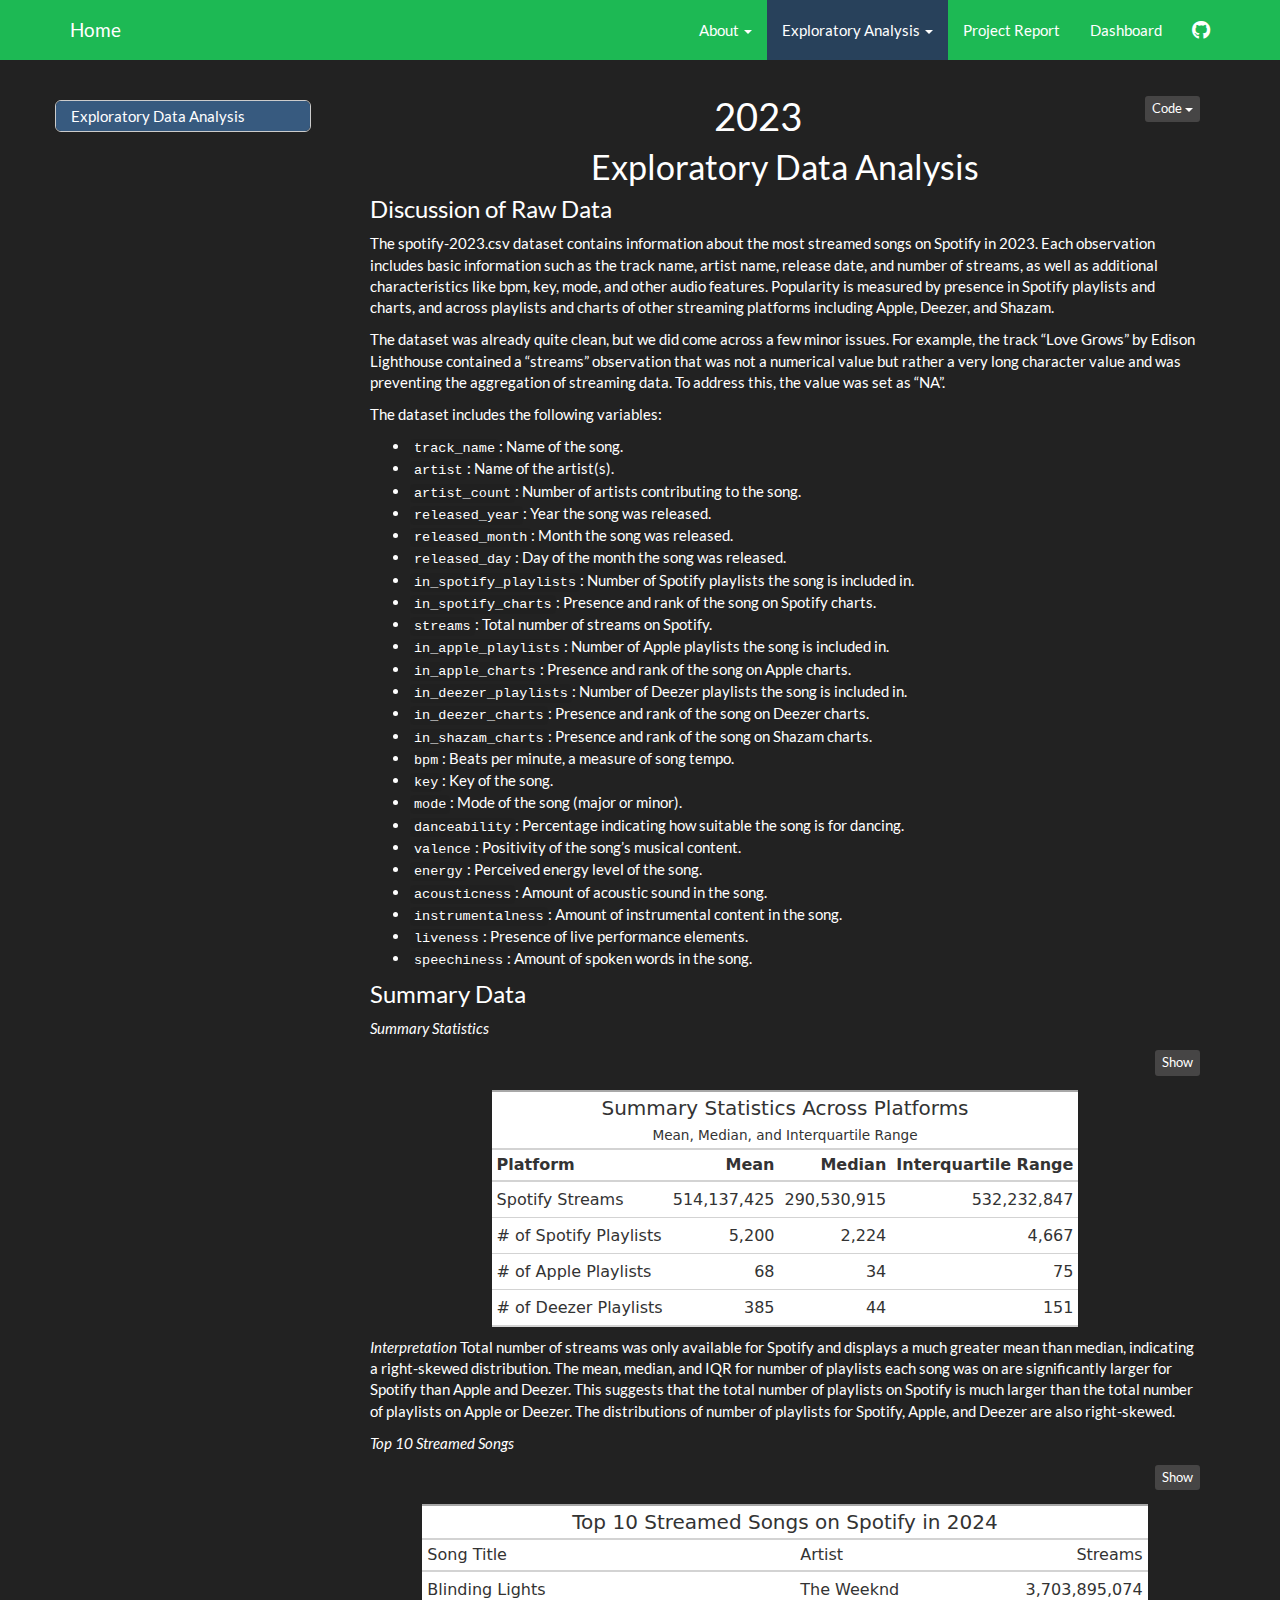
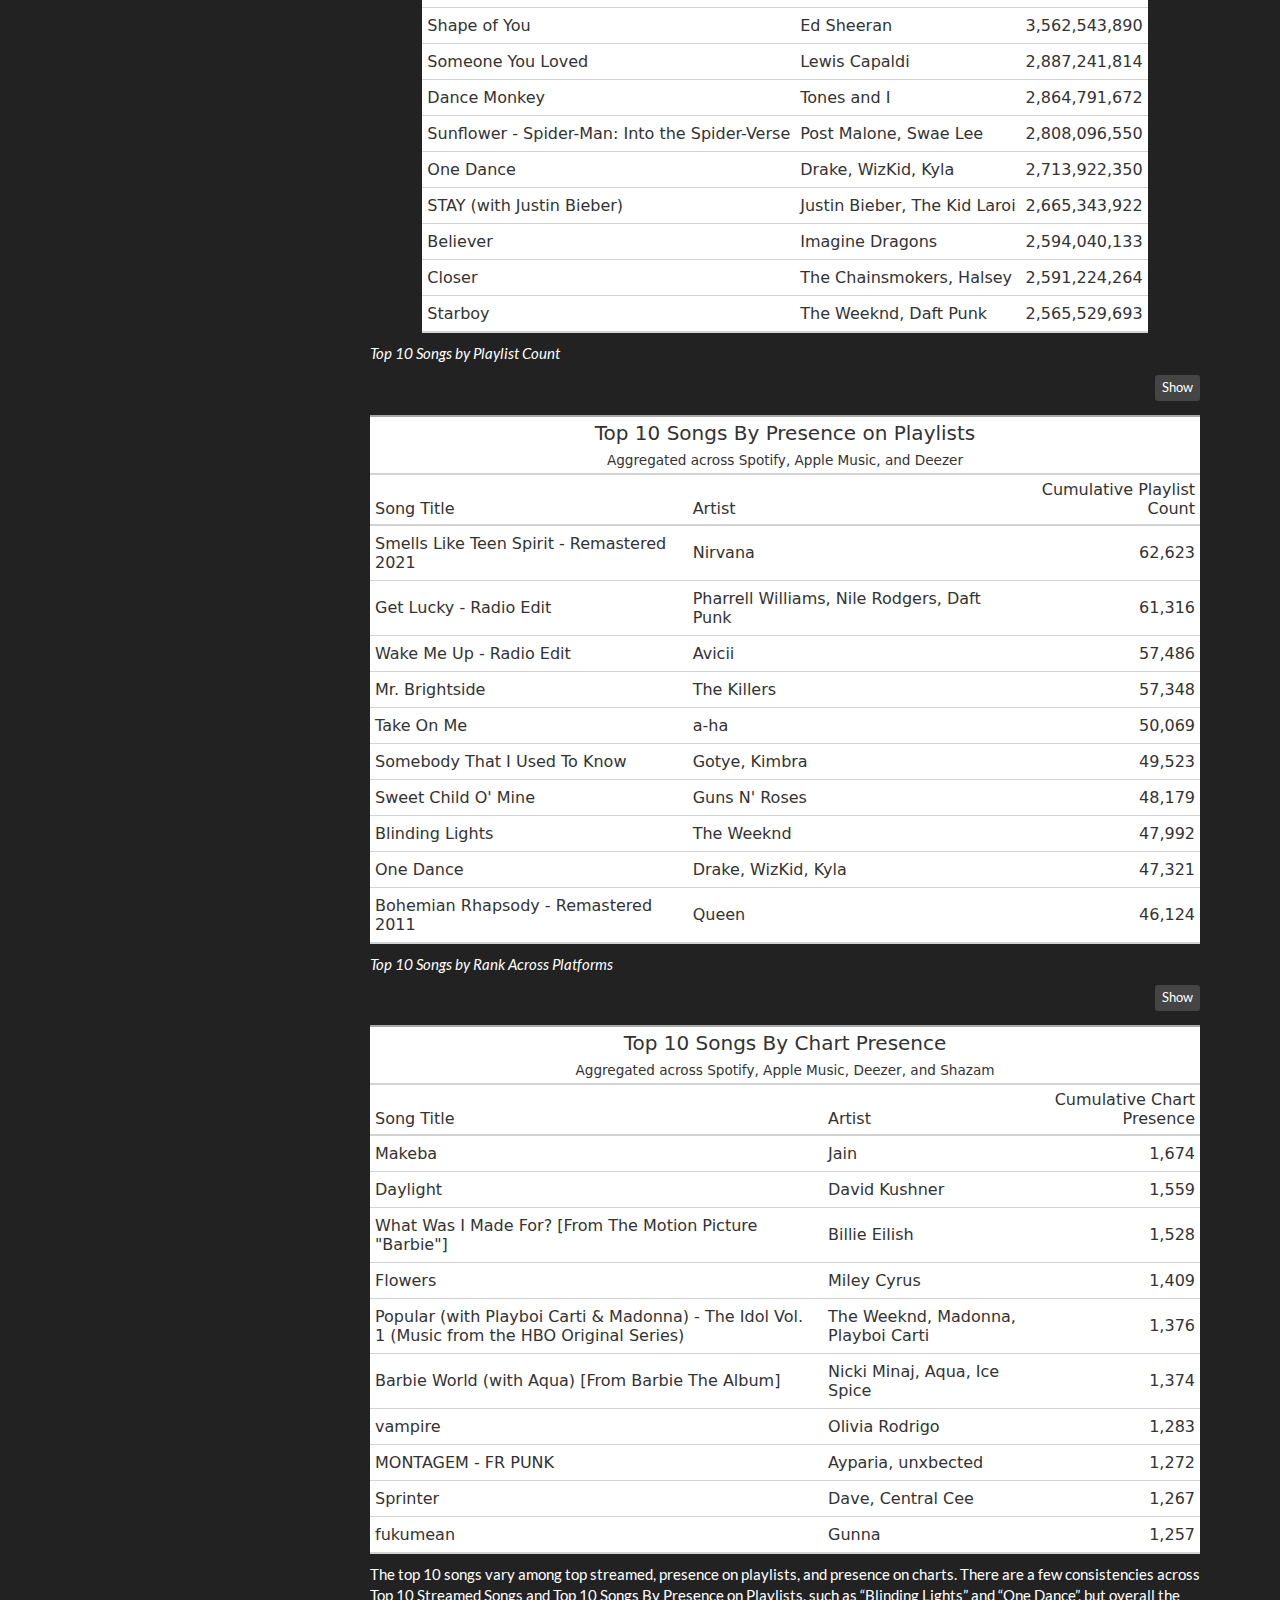
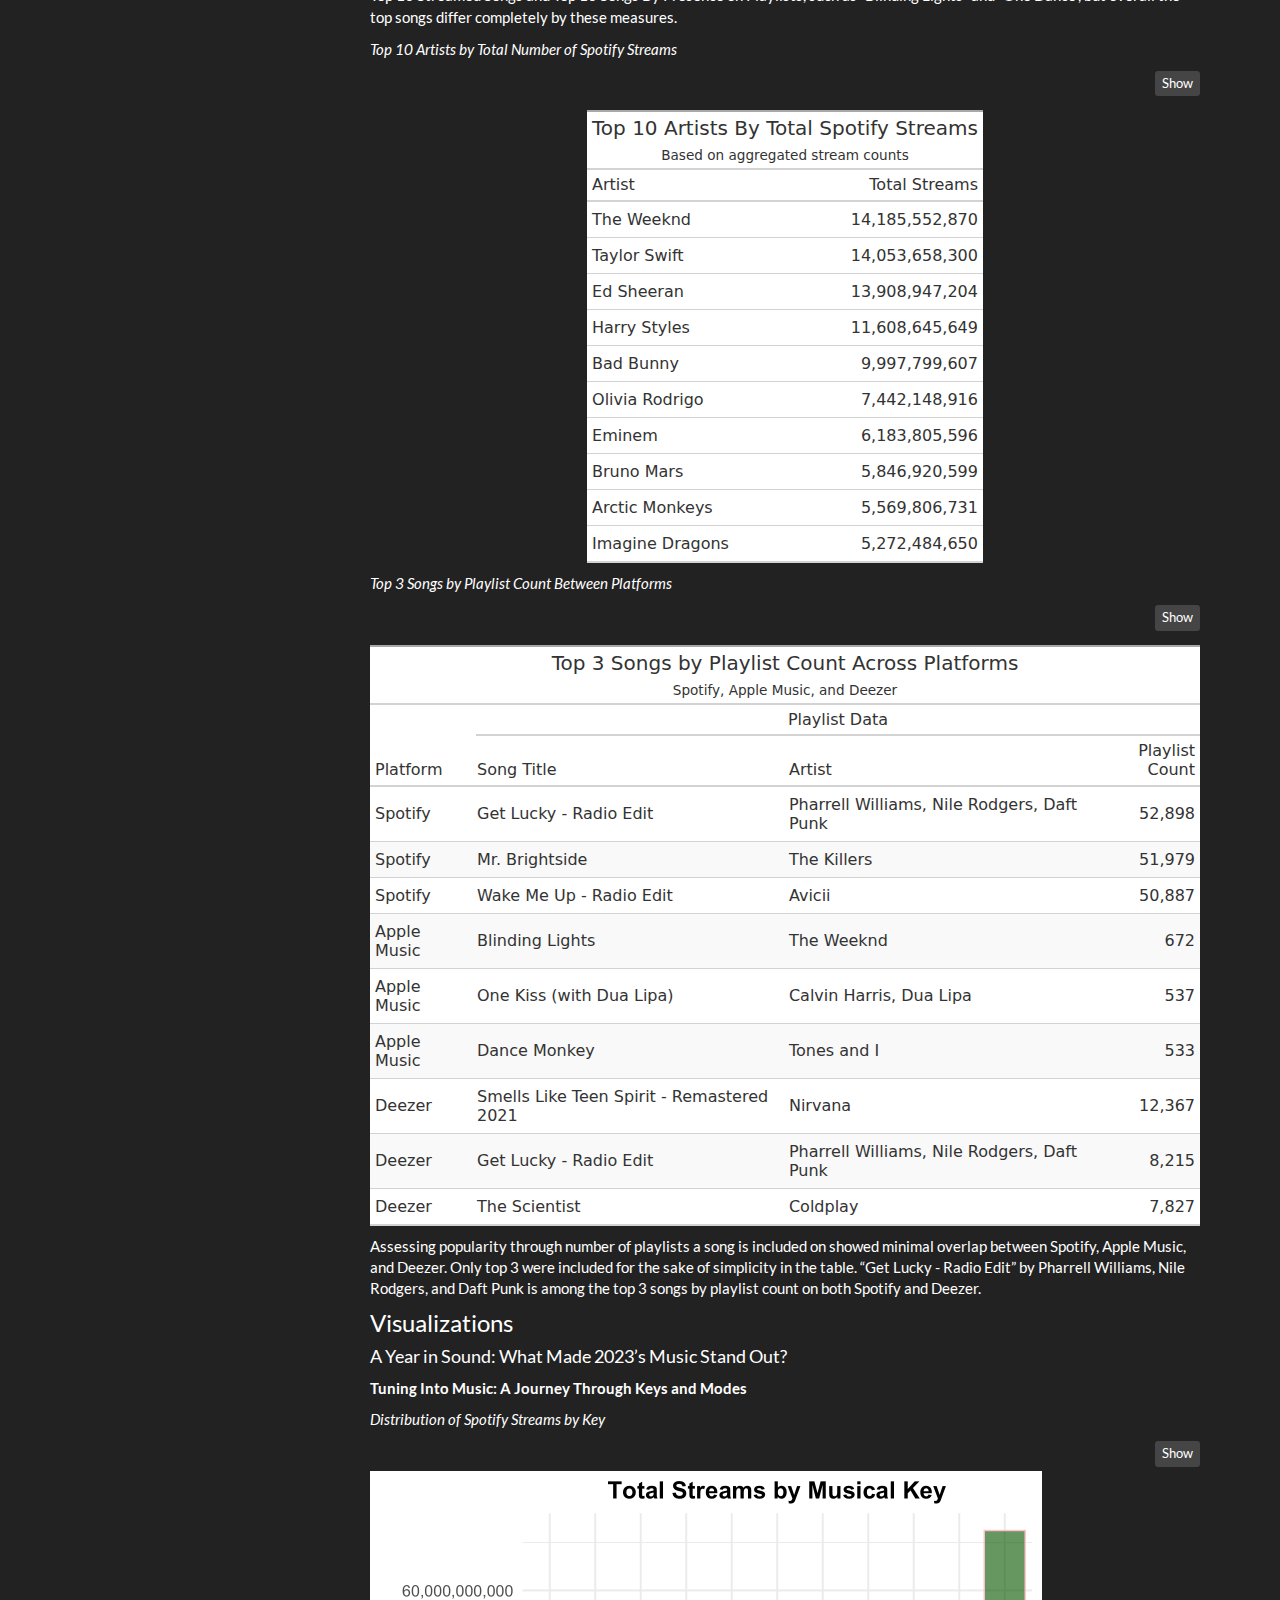
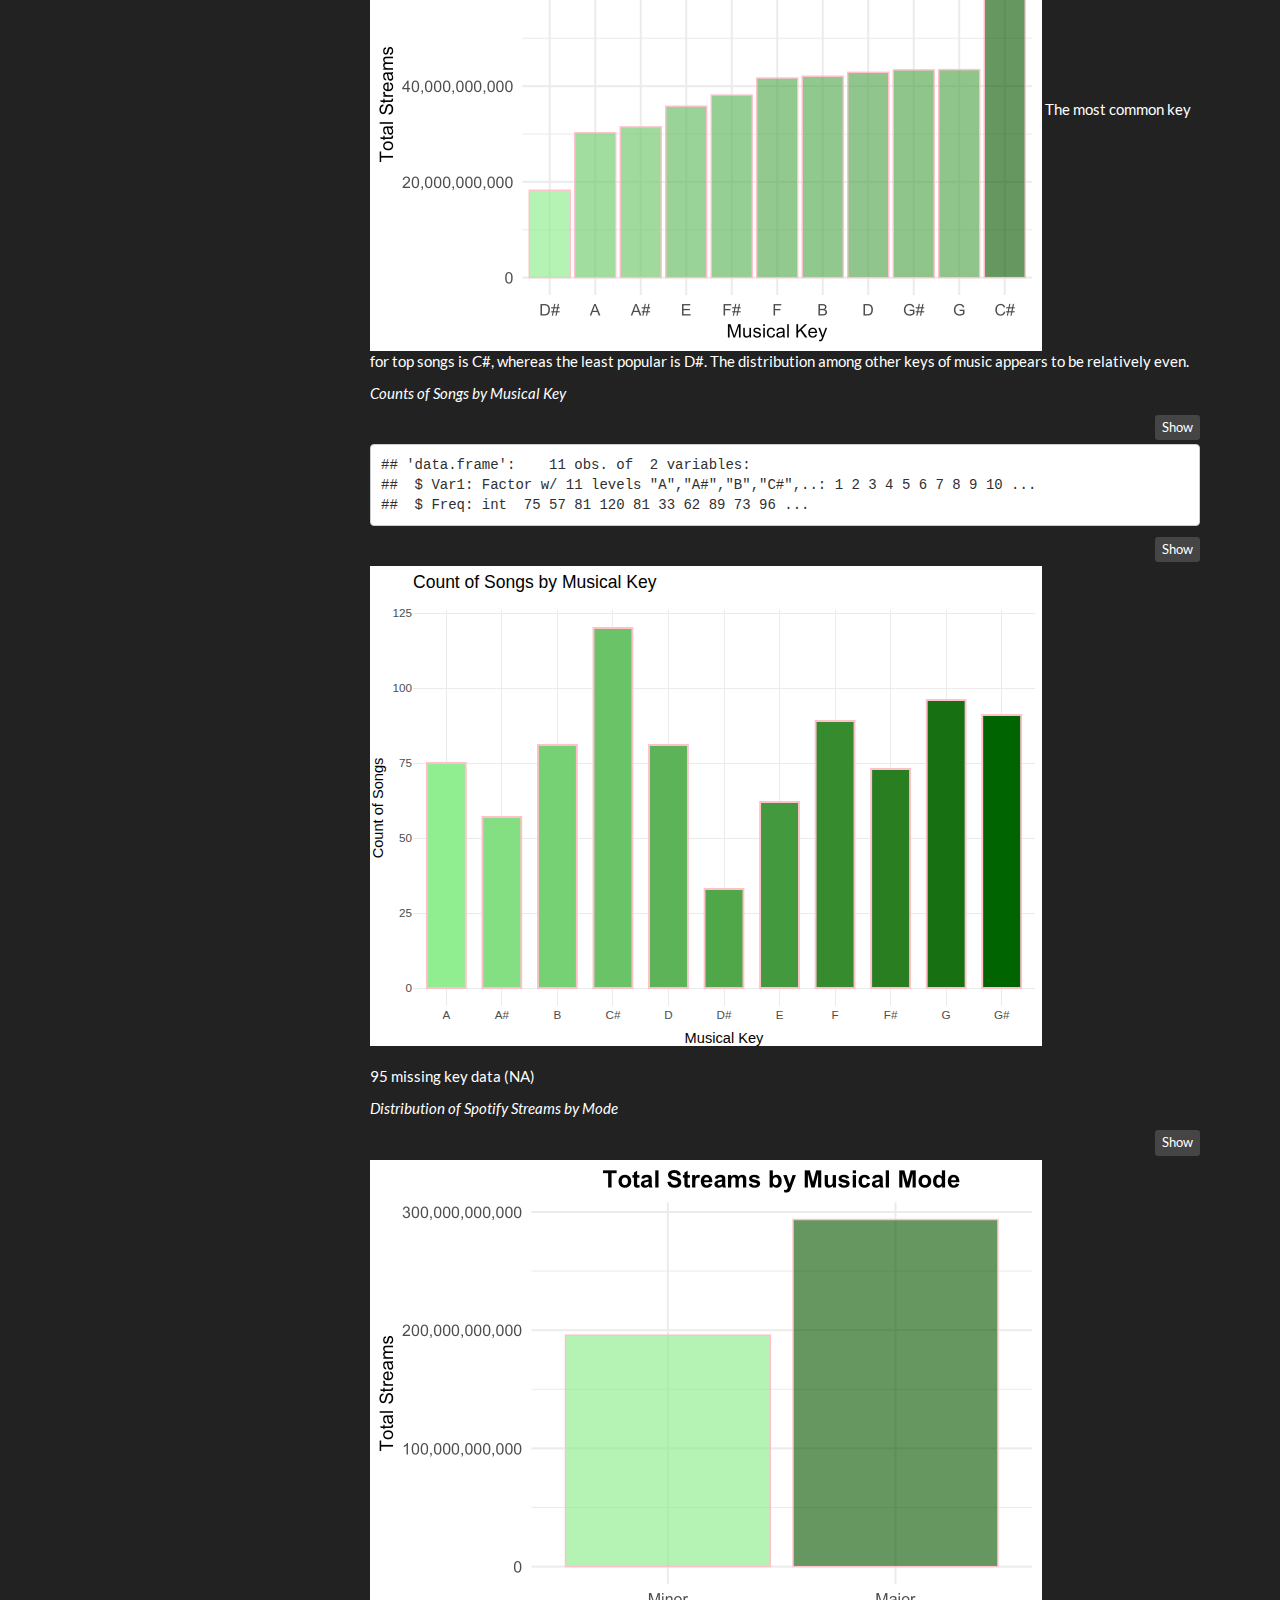
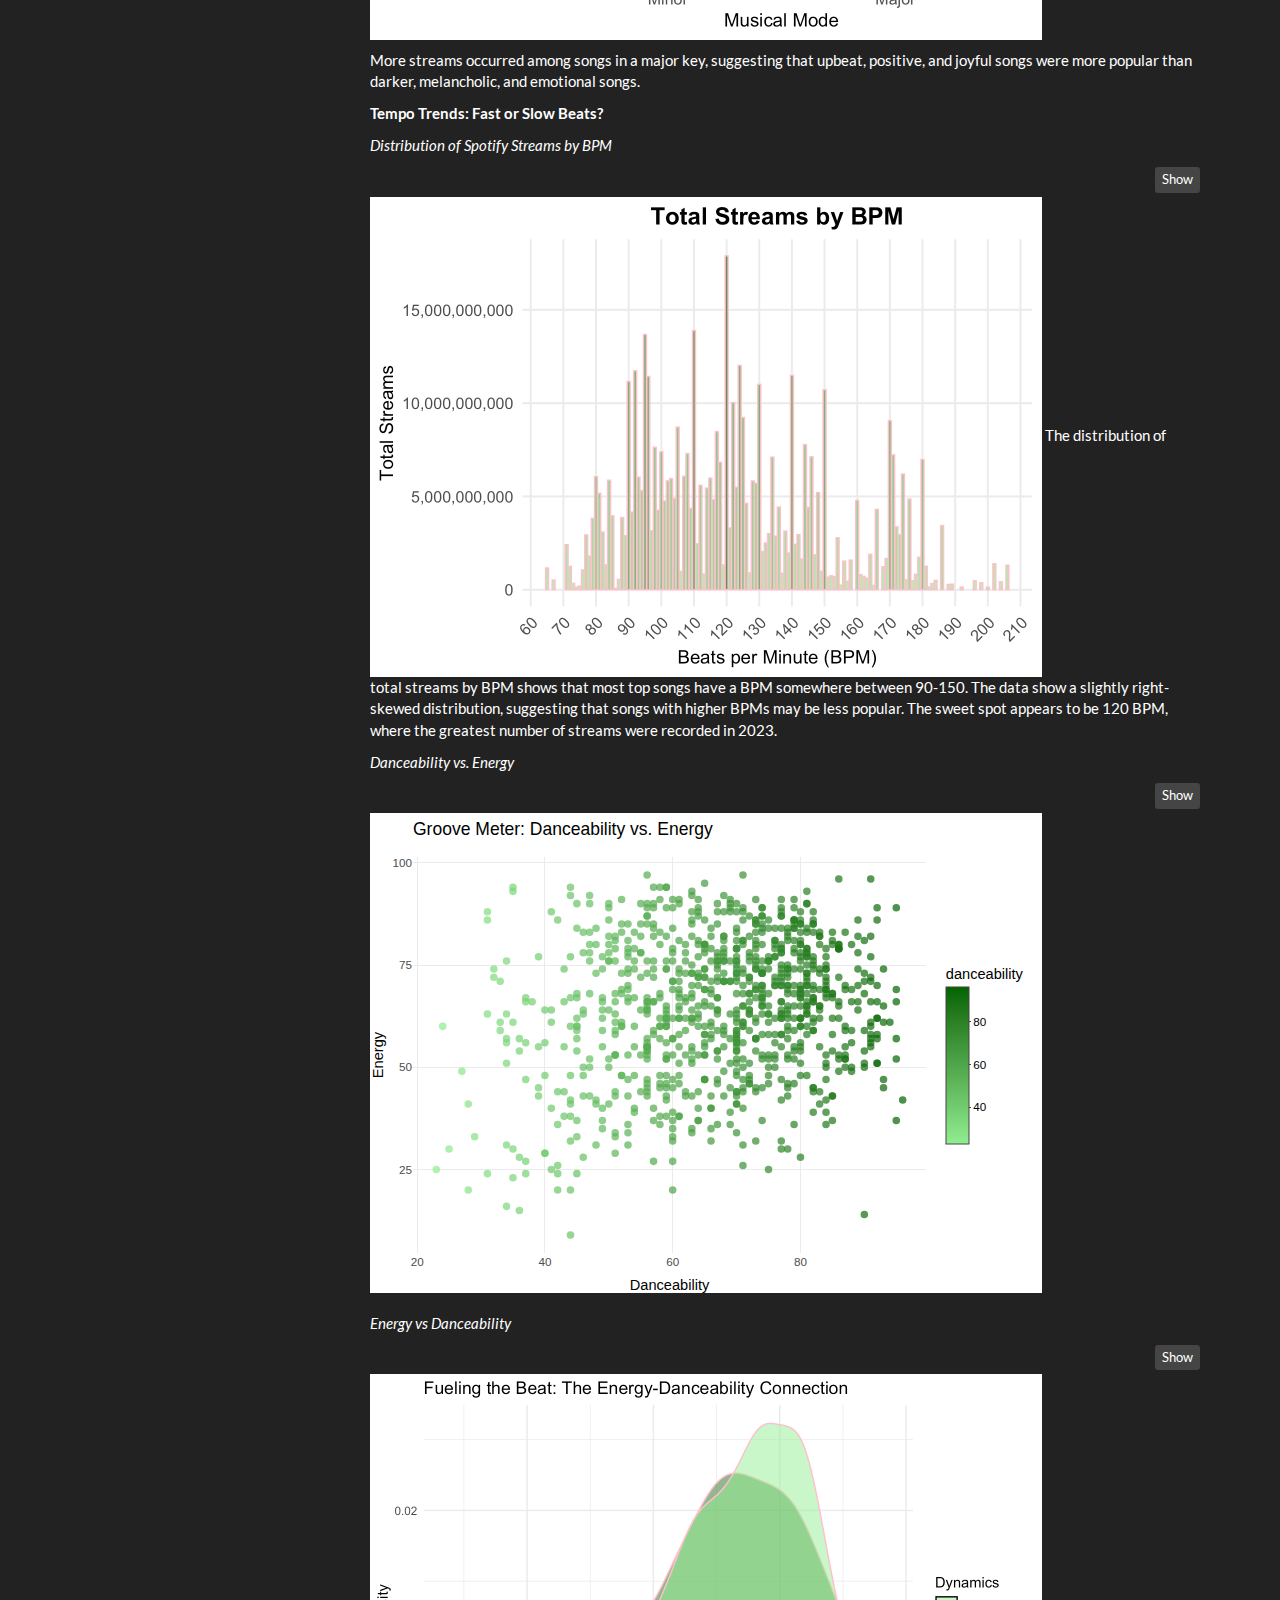
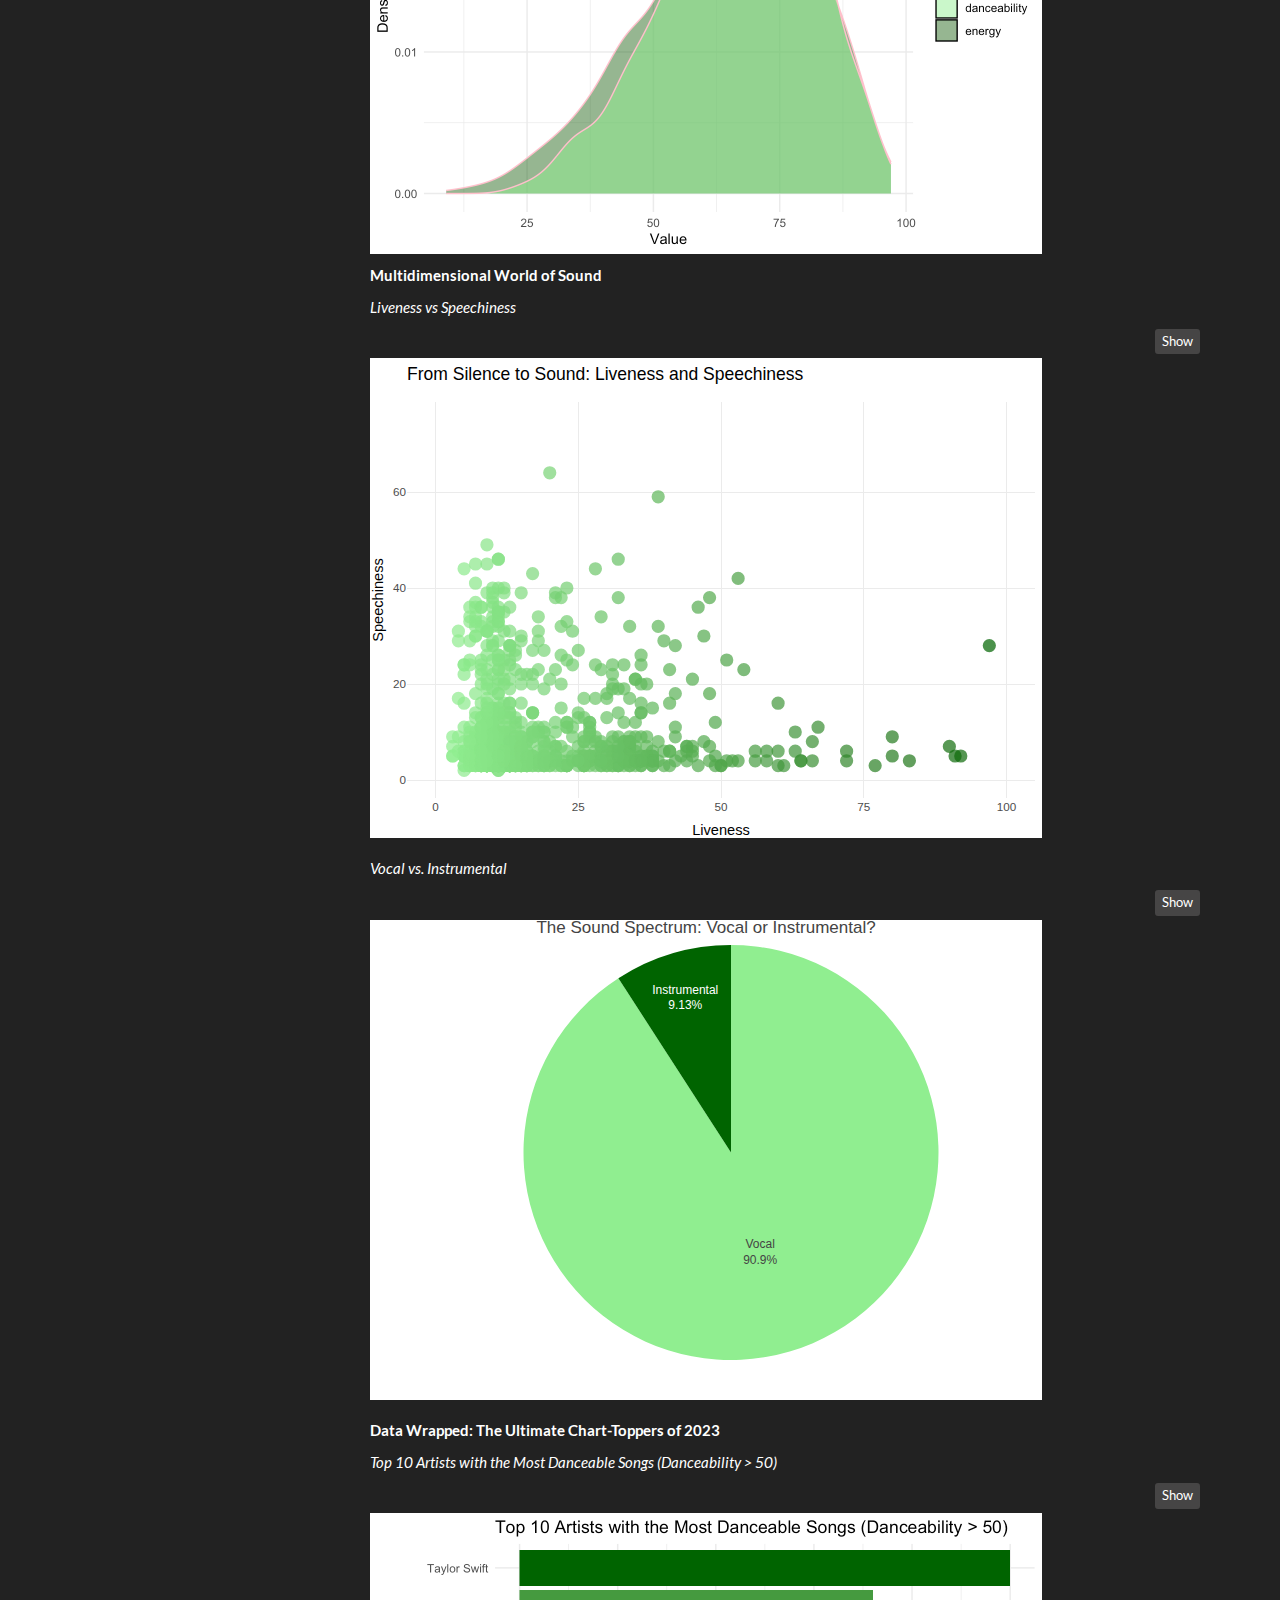
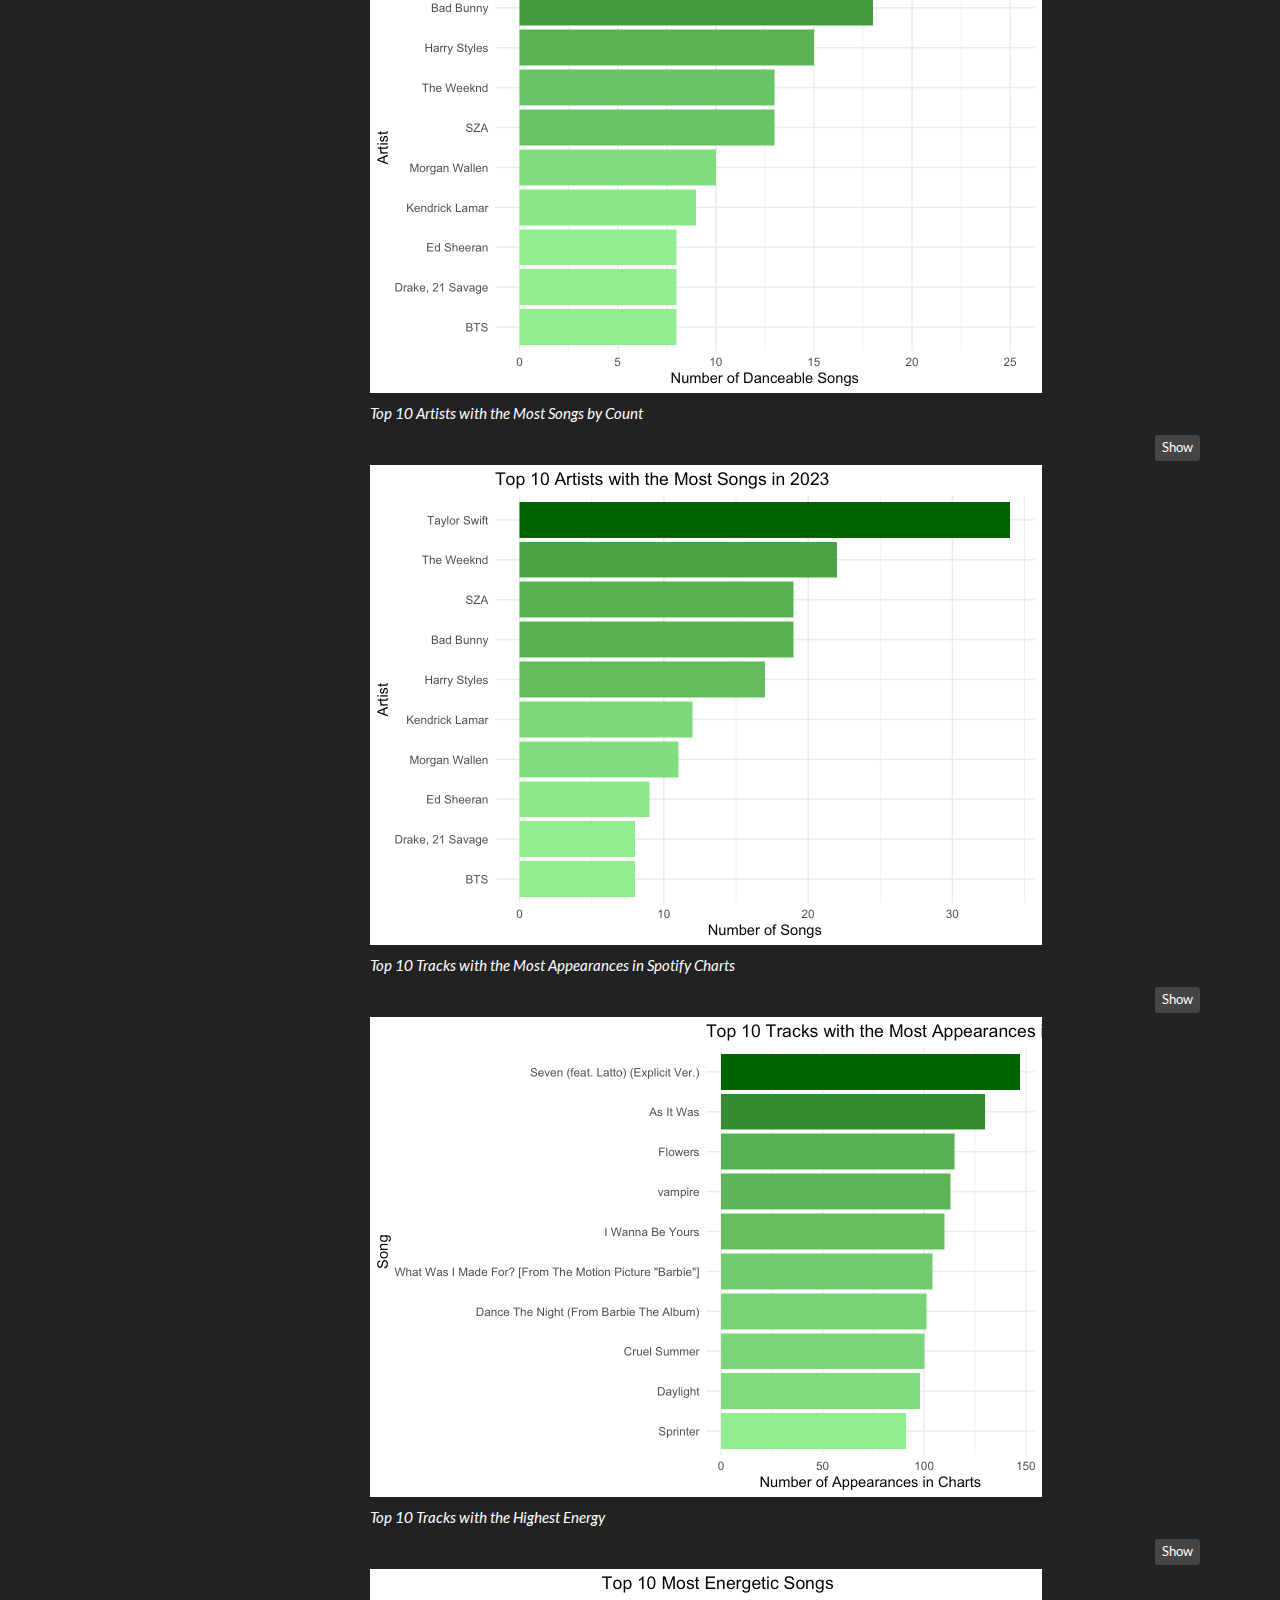
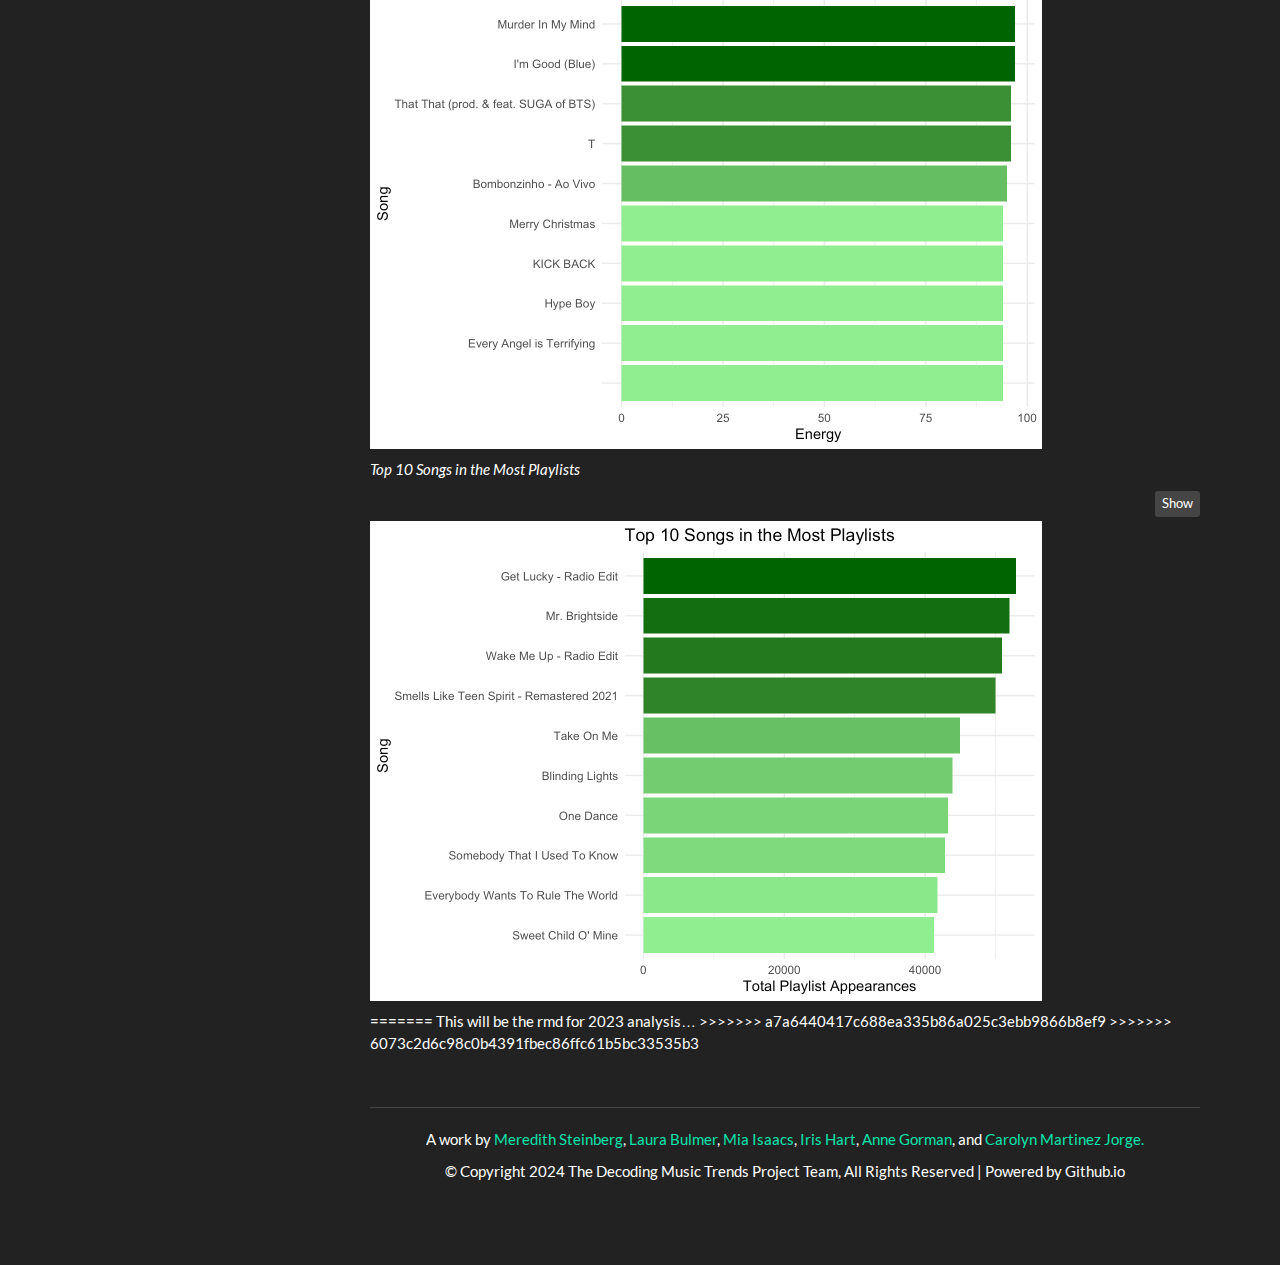
==== 2023.html @ 76121769 "adding shiny dashboard" ====
<!DOCTYPE html>

<html>

<head>

<meta charset="utf-8" />
<meta name="generator" content="pandoc" />
<meta http-equiv="X-UA-Compatible" content="IE=EDGE" />




<title>2023</title>

<script src="site_libs/header-attrs-2.28/header-attrs.js"></script>
<script src="site_libs/jquery-3.6.0/jquery-3.6.0.min.js"></script>
<meta name="viewport" content="width=device-width, initial-scale=1" />
<link href="site_libs/bootstrap-3.3.5/css/darkly.min.css" rel="stylesheet" />
<script src="site_libs/bootstrap-3.3.5/js/bootstrap.min.js"></script>
<script src="site_libs/bootstrap-3.3.5/shim/html5shiv.min.js"></script>
<script src="site_libs/bootstrap-3.3.5/shim/respond.min.js"></script>
<style>h1 {font-size: 34px;}
       h1.title {font-size: 38px;}
       h2 {font-size: 30px;}
       h3 {font-size: 24px;}
       h4 {font-size: 18px;}
       h5 {font-size: 16px;}
       h6 {font-size: 12px;}
       code {color: inherit; background-color: rgba(0, 0, 0, 0.04);}
       pre:not([class]) { background-color: white }</style>
<script src="site_libs/jqueryui-1.13.2/jquery-ui.min.js"></script>
<link href="site_libs/tocify-1.9.1/jquery.tocify.css" rel="stylesheet" />
<script src="site_libs/tocify-1.9.1/jquery.tocify.js"></script>
<script src="site_libs/navigation-1.1/tabsets.js"></script>
<script src="site_libs/navigation-1.1/codefolding.js"></script>
<link href="site_libs/highlightjs-9.12.0/default.css" rel="stylesheet" />
<script src="site_libs/highlightjs-9.12.0/highlight.js"></script>
<link href="site_libs/htmltools-fill-0.5.8.1/fill.css" rel="stylesheet" />
<script src="site_libs/htmlwidgets-1.6.4/htmlwidgets.js"></script>
<script src="site_libs/plotly-binding-4.10.4/plotly.js"></script>
<script src="site_libs/typedarray-0.1/typedarray.min.js"></script>
<link href="site_libs/crosstalk-1.2.1/css/crosstalk.min.css" rel="stylesheet" />
<script src="site_libs/crosstalk-1.2.1/js/crosstalk.min.js"></script>
<link href="site_libs/plotly-htmlwidgets-css-2.11.1/plotly-htmlwidgets.css" rel="stylesheet" />
<script src="site_libs/plotly-main-2.11.1/plotly-latest.min.js"></script>
<link href="site_libs/font-awesome-6.4.2/css/all.min.css" rel="stylesheet" />
<link href="site_libs/font-awesome-6.4.2/css/v4-shims.min.css" rel="stylesheet" />

<style type="text/css">
  code{white-space: pre-wrap;}
  span.smallcaps{font-variant: small-caps;}
  span.underline{text-decoration: underline;}
  div.column{display: inline-block; vertical-align: top; width: 50%;}
  div.hanging-indent{margin-left: 1.5em; text-indent: -1.5em;}
  ul.task-list{list-style: none;}
    </style>

<style type="text/css">code{white-space: pre;}</style>
<script type="text/javascript">
if (window.hljs) {
  hljs.configure({languages: []});
  hljs.initHighlightingOnLoad();
  if (document.readyState && document.readyState === "complete") {
    window.setTimeout(function() { hljs.initHighlighting(); }, 0);
  }
}
</script>






<link rel="stylesheet" href="custom.css" type="text/css" />



<style type = "text/css">
.main-container {
  max-width: 940px;
  margin-left: auto;
  margin-right: auto;
}
img {
  max-width:100%;
}
.tabbed-pane {
  padding-top: 12px;
}
.html-widget {
  margin-bottom: 20px;
}
button.code-folding-btn:focus {
  outline: none;
}
summary {
  display: list-item;
}
details > summary > p:only-child {
  display: inline;
}
pre code {
  padding: 0;
}
</style>


<style type="text/css">
.dropdown-submenu {
  position: relative;
}
.dropdown-submenu>.dropdown-menu {
  top: 0;
  left: 100%;
  margin-top: -6px;
  margin-left: -1px;
  border-radius: 0 6px 6px 6px;
}
.dropdown-submenu:hover>.dropdown-menu {
  display: block;
}
.dropdown-submenu>a:after {
  display: block;
  content: " ";
  float: right;
  width: 0;
  height: 0;
  border-color: transparent;
  border-style: solid;
  border-width: 5px 0 5px 5px;
  border-left-color: #cccccc;
  margin-top: 5px;
  margin-right: -10px;
}
.dropdown-submenu:hover>a:after {
  border-left-color: #adb5bd;
}
.dropdown-submenu.pull-left {
  float: none;
}
.dropdown-submenu.pull-left>.dropdown-menu {
  left: -100%;
  margin-left: 10px;
  border-radius: 6px 0 6px 6px;
}
</style>

<script type="text/javascript">
// manage active state of menu based on current page
$(document).ready(function () {
  // active menu anchor
  href = window.location.pathname
  href = href.substr(href.lastIndexOf('/') + 1)
  if (href === "")
    href = "index.html";
  var menuAnchor = $('a[href="' + href + '"]');

  // mark the anchor link active (and if it's in a dropdown, also mark that active)
  var dropdown = menuAnchor.closest('li.dropdown');
  if (window.bootstrap) { // Bootstrap 4+
    menuAnchor.addClass('active');
    dropdown.find('> .dropdown-toggle').addClass('active');
  } else { // Bootstrap 3
    menuAnchor.parent().addClass('active');
    dropdown.addClass('active');
  }

  // Navbar adjustments
  var navHeight = $(".navbar").first().height() + 15;
  var style = document.createElement('style');
  var pt = "padding-top: " + navHeight + "px; ";
  var mt = "margin-top: -" + navHeight + "px; ";
  var css = "";
  // offset scroll position for anchor links (for fixed navbar)
  for (var i = 1; i <= 6; i++) {
    css += ".section h" + i + "{ " + pt + mt + "}\n";
  }
  style.innerHTML = "body {" + pt + "padding-bottom: 40px; }\n" + css;
  document.head.appendChild(style);
});
</script>

<!-- tabsets -->

<style type="text/css">
.tabset-dropdown > .nav-tabs {
  display: inline-table;
  max-height: 500px;
  min-height: 44px;
  overflow-y: auto;
  border: 1px solid #ddd;
  border-radius: 4px;
}

.tabset-dropdown > .nav-tabs > li.active:before, .tabset-dropdown > .nav-tabs.nav-tabs-open:before {
  content: "\e259";
  font-family: 'Glyphicons Halflings';
  display: inline-block;
  padding: 10px;
  border-right: 1px solid #ddd;
}

.tabset-dropdown > .nav-tabs.nav-tabs-open > li.active:before {
  content: "\e258";
  font-family: 'Glyphicons Halflings';
  border: none;
}

.tabset-dropdown > .nav-tabs > li.active {
  display: block;
}

.tabset-dropdown > .nav-tabs > li > a,
.tabset-dropdown > .nav-tabs > li > a:focus,
.tabset-dropdown > .nav-tabs > li > a:hover {
  border: none;
  display: inline-block;
  border-radius: 4px;
  background-color: transparent;
}

.tabset-dropdown > .nav-tabs.nav-tabs-open > li {
  display: block;
  float: none;
}

.tabset-dropdown > .nav-tabs > li {
  display: none;
}
</style>

<!-- code folding -->
<style type="text/css">
.code-folding-btn { margin-bottom: 4px; }
</style>



<style type="text/css">

#TOC {
  margin: 25px 0px 20px 0px;
}
@media (max-width: 768px) {
#TOC {
  position: relative;
  width: 100%;
}
}

@media print {
.toc-content {
  /* see https://github.com/w3c/csswg-drafts/issues/4434 */
  float: right;
}
}

.toc-content {
  padding-left: 30px;
  padding-right: 40px;
}

div.main-container {
  max-width: 1200px;
}

div.tocify {
  width: 20%;
  max-width: 260px;
  max-height: 85%;
}

@media (min-width: 768px) and (max-width: 991px) {
  div.tocify {
    width: 25%;
  }
}

@media (max-width: 767px) {
  div.tocify {
    width: 100%;
    max-width: none;
  }
}

.tocify ul, .tocify li {
  line-height: 20px;
}

.tocify-subheader .tocify-item {
  font-size: 0.90em;
}

.tocify .list-group-item {
  border-radius: 0px;
}


</style>



</head>

<body>


<div class="container-fluid main-container">


<!-- setup 3col/9col grid for toc_float and main content  -->
<div class="row">
<div class="col-xs-12 col-sm-4 col-md-3">
<div id="TOC" class="tocify">
</div>
</div>

<div class="toc-content col-xs-12 col-sm-8 col-md-9">




<div class="navbar navbar-default  navbar-fixed-top" role="navigation">
  <div class="container">
    <div class="navbar-header">
      <button type="button" class="navbar-toggle collapsed" data-toggle="collapse" data-bs-toggle="collapse" data-target="#navbar" data-bs-target="#navbar">
        <span class="icon-bar"></span>
        <span class="icon-bar"></span>
        <span class="icon-bar"></span>
      </button>
      <a class="navbar-brand" href="index.html">Home</a>
    </div>
    <div id="navbar" class="navbar-collapse collapse">
      <ul class="nav navbar-nav">
        
      </ul>
      <ul class="nav navbar-nav navbar-right">
        <li class="dropdown">
  <a href="#" class="dropdown-toggle" data-toggle="dropdown" role="button" data-bs-toggle="dropdown" aria-expanded="false">
    About
     
    <span class="caret"></span>
  </a>
  <ul class="dropdown-menu" role="menu">
    <li>
      <a href="about_our_project.html">The Project</a>
    </li>
    <li>
      <a href="about.html">The Data</a>
    </li>
    <li>
      <a href="our_team.html">Our Team</a>
    </li>
  </ul>
</li>
<li class="dropdown">
  <a href="#" class="dropdown-toggle" data-toggle="dropdown" role="button" data-bs-toggle="dropdown" aria-expanded="false">
    Exploratory Analysis
     
    <span class="caret"></span>
  </a>
  <ul class="dropdown-menu" role="menu">
    <li>
      <a href="2023.html">2023 Analysis</a>
    </li>
    <li>
      <a href="2024.html">2024 Analysis</a>
    </li>
    <li>
      <a href="2023_2024_analysis.html">Cross-Year Analysis</a>
    </li>
  </ul>
</li>
<li>
  <a href="Report.html">Project Report</a>
</li>
<li>
  <a href="https://lbulmer.shinyapps.io/spotify_dash/">Dashboard</a>
</li>
<li>
  <a href="&lt;https://akgorman.shinyapps.io/spotify_datagithub/&gt;">
    <span class="fa fa-github fa-lg"></span>
     
  </a>
</li>
      </ul>
    </div><!--/.nav-collapse -->
  </div><!--/.container -->
</div><!--/.navbar -->

<div id="header">

<div class="btn-group pull-right float-right">
<button type="button" class="btn btn-default btn-xs btn-secondary btn-sm dropdown-toggle" data-toggle="dropdown" data-bs-toggle="dropdown" aria-haspopup="true" aria-expanded="false"><span>Code</span> <span class="caret"></span></button>
<ul class="dropdown-menu dropdown-menu-right" style="min-width: 50px;">
<li><a id="rmd-show-all-code" href="#">Show All Code</a></li>
<li><a id="rmd-hide-all-code" href="#">Hide All Code</a></li>
</ul>
</div>



<h1 class="title toc-ignore">2023</h1>

</div>


<div id="exploratory-data-analysis" class="section level1">
<h1>Exploratory Data Analysis</h1>
<div id="discussion-of-raw-data" class="section level3">
<h3>Discussion of Raw Data</h3>
<p>The spotify-2023.csv dataset contains information about the most
streamed songs on Spotify in 2023. Each observation includes basic
information such as the track name, artist name, release date, and
number of streams, as well as additional characteristics like bpm, key,
mode, and other audio features. Popularity is measured by presence in
Spotify playlists and charts, and across playlists and charts of other
streaming platforms including Apple, Deezer, and Shazam.</p>
<p>The dataset was already quite clean, but we did come across a few
minor issues. For example, the track “Love Grows” by Edison Lighthouse
contained a “streams” observation that was not a numerical value but
rather a very long character value and was preventing the aggregation of
streaming data. To address this, the value was set as “NA”.</p>
<p>The dataset includes the following variables:</p>
<ul>
<li><code>track_name</code>: Name of the song.</li>
<li><code>artist</code>: Name of the artist(s).</li>
<li><code>artist_count</code>: Number of artists contributing to the
song.</li>
<li><code>released_year</code>: Year the song was released.</li>
<li><code>released_month</code>: Month the song was released.</li>
<li><code>released_day</code>: Day of the month the song was
released.</li>
<li><code>in_spotify_playlists</code>: Number of Spotify playlists the
song is included in.</li>
<li><code>in_spotify_charts</code>: Presence and rank of the song on
Spotify charts.</li>
<li><code>streams</code>: Total number of streams on Spotify.</li>
<li><code>in_apple_playlists</code>: Number of Apple playlists the song
is included in.</li>
<li><code>in_apple_charts</code>: Presence and rank of the song on Apple
charts.</li>
<li><code>in_deezer_playlists</code>: Number of Deezer playlists the
song is included in.</li>
<li><code>in_deezer_charts</code>: Presence and rank of the song on
Deezer charts.</li>
<li><code>in_shazam_charts</code>: Presence and rank of the song on
Shazam charts.</li>
<li><code>bpm</code>: Beats per minute, a measure of song tempo.</li>
<li><code>key</code>: Key of the song.</li>
<li><code>mode</code>: Mode of the song (major or minor).</li>
<li><code>danceability</code>: Percentage indicating how suitable the
song is for dancing.</li>
<li><code>valence</code>: Positivity of the song’s musical content.</li>
<li><code>energy</code>: Perceived energy level of the song.</li>
<li><code>acousticness</code>: Amount of acoustic sound in the
song.</li>
<li><code>instrumentalness</code>: Amount of instrumental content in the
song.</li>
<li><code>liveness</code>: Presence of live performance elements.</li>
<li><code>speechiness</code>: Amount of spoken words in the song.</li>
</ul>
</div>
<div id="summary-data" class="section level3">
<h3>Summary Data</h3>
<p><em>Summary Statistics</em></p>
<pre class="r"><code>summary_table = spotify2023_df |&gt; 
  summarize(
    spotify_streams_mean = mean(streams, na.rm = TRUE),
    spotify_streams_median = median(streams, na.rm = TRUE),
    spotify_streams_iqr = IQR(streams, na.rm = TRUE),
    
    spotify_playlists_mean = mean(in_spotify_playlists, na.rm = TRUE),
    spotify_playlists_median = median(in_spotify_playlists, na.rm = TRUE),
    spotify_playlists_iqr = IQR(in_spotify_playlists, na.rm = TRUE),
    
    apple_playlists_mean = mean(in_apple_playlists, na.rm = TRUE),
    apple_playlists_median = median(in_apple_playlists, na.rm = TRUE),
    apple_playlists_iqr = IQR(in_apple_playlists, na.rm = TRUE),
    
    deezer_playlists_mean = mean(in_deezer_playlists, na.rm = TRUE),
    deezer_playlists_median = median(in_deezer_playlists, na.rm = TRUE),
    deezer_playlists_iqr = IQR(in_deezer_playlists, na.rm = TRUE)
  ) |&gt; 
  pivot_longer(
    cols = everything(),
    names_to = c(&quot;Platform&quot;, &quot;Statistic&quot;),  
    names_pattern = &quot;(.*)_(.*)&quot;
  ) |&gt; 
  mutate(
    Platform = case_when(
      Platform == &quot;spotify_streams&quot; ~ &quot;Spotify Streams&quot;,
      Platform == &quot;spotify_playlists&quot; ~ &quot;# of Spotify Playlists&quot;,
      Platform == &quot;apple_playlists&quot; ~ &quot;# of Apple Playlists&quot;,
      Platform == &quot;deezer_playlists&quot; ~ &quot;# of Deezer Playlists&quot;,
      TRUE ~ Platform)
  ) |&gt; 
  pivot_wider(
    names_from = Statistic,               
    values_from = value
  )

summary_table |&gt; 
  gt() |&gt; 
  tab_header(
    title = &quot;Summary Statistics Across Platforms&quot;,
    subtitle = &quot;Mean, Median, and Interquartile Range&quot;
  ) |&gt; 
  cols_label(
    Platform = &quot;Platform&quot;,
    mean = &quot;Mean&quot;,
    median = &quot;Median&quot;,
    iqr = &quot;Interquartile Range&quot;
  ) |&gt; 
  fmt_number(
    columns = c(mean, median, iqr),
    decimals = 0
  ) |&gt; 
  tab_style(
    style = list(
      cell_text(weight = &quot;bold&quot;)
    ),
    locations = cells_column_labels()
  )</code></pre>
<div id="vuuflktiwf" style="padding-left:0px;padding-right:0px;padding-top:10px;padding-bottom:10px;overflow-x:auto;overflow-y:auto;width:auto;height:auto;">
<style>#vuuflktiwf table {
  font-family: system-ui, 'Segoe UI', Roboto, Helvetica, Arial, sans-serif, 'Apple Color Emoji', 'Segoe UI Emoji', 'Segoe UI Symbol', 'Noto Color Emoji';
  -webkit-font-smoothing: antialiased;
  -moz-osx-font-smoothing: grayscale;
}

#vuuflktiwf thead, #vuuflktiwf tbody, #vuuflktiwf tfoot, #vuuflktiwf tr, #vuuflktiwf td, #vuuflktiwf th {
  border-style: none;
}

#vuuflktiwf p {
  margin: 0;
  padding: 0;
}

#vuuflktiwf .gt_table {
  display: table;
  border-collapse: collapse;
  line-height: normal;
  margin-left: auto;
  margin-right: auto;
  color: #333333;
  font-size: 16px;
  font-weight: normal;
  font-style: normal;
  background-color: #FFFFFF;
  width: auto;
  border-top-style: solid;
  border-top-width: 2px;
  border-top-color: #A8A8A8;
  border-right-style: none;
  border-right-width: 2px;
  border-right-color: #D3D3D3;
  border-bottom-style: solid;
  border-bottom-width: 2px;
  border-bottom-color: #A8A8A8;
  border-left-style: none;
  border-left-width: 2px;
  border-left-color: #D3D3D3;
}

#vuuflktiwf .gt_caption {
  padding-top: 4px;
  padding-bottom: 4px;
}

#vuuflktiwf .gt_title {
  color: #333333;
  font-size: 125%;
  font-weight: initial;
  padding-top: 4px;
  padding-bottom: 4px;
  padding-left: 5px;
  padding-right: 5px;
  border-bottom-color: #FFFFFF;
  border-bottom-width: 0;
}

#vuuflktiwf .gt_subtitle {
  color: #333333;
  font-size: 85%;
  font-weight: initial;
  padding-top: 3px;
  padding-bottom: 5px;
  padding-left: 5px;
  padding-right: 5px;
  border-top-color: #FFFFFF;
  border-top-width: 0;
}

#vuuflktiwf .gt_heading {
  background-color: #FFFFFF;
  text-align: center;
  border-bottom-color: #FFFFFF;
  border-left-style: none;
  border-left-width: 1px;
  border-left-color: #D3D3D3;
  border-right-style: none;
  border-right-width: 1px;
  border-right-color: #D3D3D3;
}

#vuuflktiwf .gt_bottom_border {
  border-bottom-style: solid;
  border-bottom-width: 2px;
  border-bottom-color: #D3D3D3;
}

#vuuflktiwf .gt_col_headings {
  border-top-style: solid;
  border-top-width: 2px;
  border-top-color: #D3D3D3;
  border-bottom-style: solid;
  border-bottom-width: 2px;
  border-bottom-color: #D3D3D3;
  border-left-style: none;
  border-left-width: 1px;
  border-left-color: #D3D3D3;
  border-right-style: none;
  border-right-width: 1px;
  border-right-color: #D3D3D3;
}

#vuuflktiwf .gt_col_heading {
  color: #333333;
  background-color: #FFFFFF;
  font-size: 100%;
  font-weight: normal;
  text-transform: inherit;
  border-left-style: none;
  border-left-width: 1px;
  border-left-color: #D3D3D3;
  border-right-style: none;
  border-right-width: 1px;
  border-right-color: #D3D3D3;
  vertical-align: bottom;
  padding-top: 5px;
  padding-bottom: 6px;
  padding-left: 5px;
  padding-right: 5px;
  overflow-x: hidden;
}

#vuuflktiwf .gt_column_spanner_outer {
  color: #333333;
  background-color: #FFFFFF;
  font-size: 100%;
  font-weight: normal;
  text-transform: inherit;
  padding-top: 0;
  padding-bottom: 0;
  padding-left: 4px;
  padding-right: 4px;
}

#vuuflktiwf .gt_column_spanner_outer:first-child {
  padding-left: 0;
}

#vuuflktiwf .gt_column_spanner_outer:last-child {
  padding-right: 0;
}

#vuuflktiwf .gt_column_spanner {
  border-bottom-style: solid;
  border-bottom-width: 2px;
  border-bottom-color: #D3D3D3;
  vertical-align: bottom;
  padding-top: 5px;
  padding-bottom: 5px;
  overflow-x: hidden;
  display: inline-block;
  width: 100%;
}

#vuuflktiwf .gt_spanner_row {
  border-bottom-style: hidden;
}

#vuuflktiwf .gt_group_heading {
  padding-top: 8px;
  padding-bottom: 8px;
  padding-left: 5px;
  padding-right: 5px;
  color: #333333;
  background-color: #FFFFFF;
  font-size: 100%;
  font-weight: initial;
  text-transform: inherit;
  border-top-style: solid;
  border-top-width: 2px;
  border-top-color: #D3D3D3;
  border-bottom-style: solid;
  border-bottom-width: 2px;
  border-bottom-color: #D3D3D3;
  border-left-style: none;
  border-left-width: 1px;
  border-left-color: #D3D3D3;
  border-right-style: none;
  border-right-width: 1px;
  border-right-color: #D3D3D3;
  vertical-align: middle;
  text-align: left;
}

#vuuflktiwf .gt_empty_group_heading {
  padding: 0.5px;
  color: #333333;
  background-color: #FFFFFF;
  font-size: 100%;
  font-weight: initial;
  border-top-style: solid;
  border-top-width: 2px;
  border-top-color: #D3D3D3;
  border-bottom-style: solid;
  border-bottom-width: 2px;
  border-bottom-color: #D3D3D3;
  vertical-align: middle;
}

#vuuflktiwf .gt_from_md > :first-child {
  margin-top: 0;
}

#vuuflktiwf .gt_from_md > :last-child {
  margin-bottom: 0;
}

#vuuflktiwf .gt_row {
  padding-top: 8px;
  padding-bottom: 8px;
  padding-left: 5px;
  padding-right: 5px;
  margin: 10px;
  border-top-style: solid;
  border-top-width: 1px;
  border-top-color: #D3D3D3;
  border-left-style: none;
  border-left-width: 1px;
  border-left-color: #D3D3D3;
  border-right-style: none;
  border-right-width: 1px;
  border-right-color: #D3D3D3;
  vertical-align: middle;
  overflow-x: hidden;
}

#vuuflktiwf .gt_stub {
  color: #333333;
  background-color: #FFFFFF;
  font-size: 100%;
  font-weight: initial;
  text-transform: inherit;
  border-right-style: solid;
  border-right-width: 2px;
  border-right-color: #D3D3D3;
  padding-left: 5px;
  padding-right: 5px;
}

#vuuflktiwf .gt_stub_row_group {
  color: #333333;
  background-color: #FFFFFF;
  font-size: 100%;
  font-weight: initial;
  text-transform: inherit;
  border-right-style: solid;
  border-right-width: 2px;
  border-right-color: #D3D3D3;
  padding-left: 5px;
  padding-right: 5px;
  vertical-align: top;
}

#vuuflktiwf .gt_row_group_first td {
  border-top-width: 2px;
}

#vuuflktiwf .gt_row_group_first th {
  border-top-width: 2px;
}

#vuuflktiwf .gt_summary_row {
  color: #333333;
  background-color: #FFFFFF;
  text-transform: inherit;
  padding-top: 8px;
  padding-bottom: 8px;
  padding-left: 5px;
  padding-right: 5px;
}

#vuuflktiwf .gt_first_summary_row {
  border-top-style: solid;
  border-top-color: #D3D3D3;
}

#vuuflktiwf .gt_first_summary_row.thick {
  border-top-width: 2px;
}

#vuuflktiwf .gt_last_summary_row {
  padding-top: 8px;
  padding-bottom: 8px;
  padding-left: 5px;
  padding-right: 5px;
  border-bottom-style: solid;
  border-bottom-width: 2px;
  border-bottom-color: #D3D3D3;
}

#vuuflktiwf .gt_grand_summary_row {
  color: #333333;
  background-color: #FFFFFF;
  text-transform: inherit;
  padding-top: 8px;
  padding-bottom: 8px;
  padding-left: 5px;
  padding-right: 5px;
}

#vuuflktiwf .gt_first_grand_summary_row {
  padding-top: 8px;
  padding-bottom: 8px;
  padding-left: 5px;
  padding-right: 5px;
  border-top-style: double;
  border-top-width: 6px;
  border-top-color: #D3D3D3;
}

#vuuflktiwf .gt_last_grand_summary_row_top {
  padding-top: 8px;
  padding-bottom: 8px;
  padding-left: 5px;
  padding-right: 5px;
  border-bottom-style: double;
  border-bottom-width: 6px;
  border-bottom-color: #D3D3D3;
}

#vuuflktiwf .gt_striped {
  background-color: rgba(128, 128, 128, 0.05);
}

#vuuflktiwf .gt_table_body {
  border-top-style: solid;
  border-top-width: 2px;
  border-top-color: #D3D3D3;
  border-bottom-style: solid;
  border-bottom-width: 2px;
  border-bottom-color: #D3D3D3;
}

#vuuflktiwf .gt_footnotes {
  color: #333333;
  background-color: #FFFFFF;
  border-bottom-style: none;
  border-bottom-width: 2px;
  border-bottom-color: #D3D3D3;
  border-left-style: none;
  border-left-width: 2px;
  border-left-color: #D3D3D3;
  border-right-style: none;
  border-right-width: 2px;
  border-right-color: #D3D3D3;
}

#vuuflktiwf .gt_footnote {
  margin: 0px;
  font-size: 90%;
  padding-top: 4px;
  padding-bottom: 4px;
  padding-left: 5px;
  padding-right: 5px;
}

#vuuflktiwf .gt_sourcenotes {
  color: #333333;
  background-color: #FFFFFF;
  border-bottom-style: none;
  border-bottom-width: 2px;
  border-bottom-color: #D3D3D3;
  border-left-style: none;
  border-left-width: 2px;
  border-left-color: #D3D3D3;
  border-right-style: none;
  border-right-width: 2px;
  border-right-color: #D3D3D3;
}

#vuuflktiwf .gt_sourcenote {
  font-size: 90%;
  padding-top: 4px;
  padding-bottom: 4px;
  padding-left: 5px;
  padding-right: 5px;
}

#vuuflktiwf .gt_left {
  text-align: left;
}

#vuuflktiwf .gt_center {
  text-align: center;
}

#vuuflktiwf .gt_right {
  text-align: right;
  font-variant-numeric: tabular-nums;
}

#vuuflktiwf .gt_font_normal {
  font-weight: normal;
}

#vuuflktiwf .gt_font_bold {
  font-weight: bold;
}

#vuuflktiwf .gt_font_italic {
  font-style: italic;
}

#vuuflktiwf .gt_super {
  font-size: 65%;
}

#vuuflktiwf .gt_footnote_marks {
  font-size: 75%;
  vertical-align: 0.4em;
  position: initial;
}

#vuuflktiwf .gt_asterisk {
  font-size: 100%;
  vertical-align: 0;
}

#vuuflktiwf .gt_indent_1 {
  text-indent: 5px;
}

#vuuflktiwf .gt_indent_2 {
  text-indent: 10px;
}

#vuuflktiwf .gt_indent_3 {
  text-indent: 15px;
}

#vuuflktiwf .gt_indent_4 {
  text-indent: 20px;
}

#vuuflktiwf .gt_indent_5 {
  text-indent: 25px;
}

#vuuflktiwf .katex-display {
  display: inline-flex !important;
  margin-bottom: 0.75em !important;
}

#vuuflktiwf div.Reactable > div.rt-table > div.rt-thead > div.rt-tr.rt-tr-group-header > div.rt-th-group:after {
  height: 0px !important;
}
</style>
<table class="gt_table" data-quarto-disable-processing="false" data-quarto-bootstrap="false">
  <thead>
    <tr class="gt_heading">
      <td colspan="4" class="gt_heading gt_title gt_font_normal" style>Summary Statistics Across Platforms</td>
    </tr>
    <tr class="gt_heading">
      <td colspan="4" class="gt_heading gt_subtitle gt_font_normal gt_bottom_border" style>Mean, Median, and Interquartile Range</td>
    </tr>
    <tr class="gt_col_headings">
      <th class="gt_col_heading gt_columns_bottom_border gt_left" rowspan="1" colspan="1" style="font-weight: bold;" scope="col" id="Platform">Platform</th>
      <th class="gt_col_heading gt_columns_bottom_border gt_right" rowspan="1" colspan="1" style="font-weight: bold;" scope="col" id="mean">Mean</th>
      <th class="gt_col_heading gt_columns_bottom_border gt_right" rowspan="1" colspan="1" style="font-weight: bold;" scope="col" id="median">Median</th>
      <th class="gt_col_heading gt_columns_bottom_border gt_right" rowspan="1" colspan="1" style="font-weight: bold;" scope="col" id="iqr">Interquartile Range</th>
    </tr>
  </thead>
  <tbody class="gt_table_body">
    <tr><td headers="Platform" class="gt_row gt_left">Spotify Streams</td>
<td headers="mean" class="gt_row gt_right">514,137,425</td>
<td headers="median" class="gt_row gt_right">290,530,915</td>
<td headers="iqr" class="gt_row gt_right">532,232,847</td></tr>
    <tr><td headers="Platform" class="gt_row gt_left"># of Spotify Playlists</td>
<td headers="mean" class="gt_row gt_right">5,200</td>
<td headers="median" class="gt_row gt_right">2,224</td>
<td headers="iqr" class="gt_row gt_right">4,667</td></tr>
    <tr><td headers="Platform" class="gt_row gt_left"># of Apple Playlists</td>
<td headers="mean" class="gt_row gt_right">68</td>
<td headers="median" class="gt_row gt_right">34</td>
<td headers="iqr" class="gt_row gt_right">75</td></tr>
    <tr><td headers="Platform" class="gt_row gt_left"># of Deezer Playlists</td>
<td headers="mean" class="gt_row gt_right">385</td>
<td headers="median" class="gt_row gt_right">44</td>
<td headers="iqr" class="gt_row gt_right">151</td></tr>
  </tbody>
  
  
</table>
</div>
<p><em>Interpretation</em> Total number of streams was only available
for Spotify and displays a much greater mean than median, indicating a
right-skewed distribution. The mean, median, and IQR for number of
playlists each song was on are significantly larger for Spotify than
Apple and Deezer. This suggests that the total number of playlists on
Spotify is much larger than the total number of playlists on Apple or
Deezer. The distributions of number of playlists for Spotify, Apple, and
Deezer are also right-skewed.</p>
<p><em>Top 10 Streamed Songs</em></p>
<pre class="r"><code>top10streamed = spotify2023_df |&gt;
  arrange(desc(streams)) |&gt; 
  slice_head(n = 10)

table_top10streamed = top10streamed |&gt;
  select(track_name, artist, streams) |&gt;
         gt() |&gt;
         tab_header(
           title = &quot;Top 10 Streamed Songs on Spotify in 2024&quot;) |&gt;
         fmt_number(
           columns = streams,
           decimals = 0
         ) |&gt;
         cols_label(
           track_name = &quot;Song Title&quot;,
           artist = &quot;Artist&quot;,
           streams = &quot;Streams&quot;
         )

table_top10streamed</code></pre>
<div id="jilxpzmlti" style="padding-left:0px;padding-right:0px;padding-top:10px;padding-bottom:10px;overflow-x:auto;overflow-y:auto;width:auto;height:auto;">
<style>#jilxpzmlti table {
  font-family: system-ui, 'Segoe UI', Roboto, Helvetica, Arial, sans-serif, 'Apple Color Emoji', 'Segoe UI Emoji', 'Segoe UI Symbol', 'Noto Color Emoji';
  -webkit-font-smoothing: antialiased;
  -moz-osx-font-smoothing: grayscale;
}

#jilxpzmlti thead, #jilxpzmlti tbody, #jilxpzmlti tfoot, #jilxpzmlti tr, #jilxpzmlti td, #jilxpzmlti th {
  border-style: none;
}

#jilxpzmlti p {
  margin: 0;
  padding: 0;
}

#jilxpzmlti .gt_table {
  display: table;
  border-collapse: collapse;
  line-height: normal;
  margin-left: auto;
  margin-right: auto;
  color: #333333;
  font-size: 16px;
  font-weight: normal;
  font-style: normal;
  background-color: #FFFFFF;
  width: auto;
  border-top-style: solid;
  border-top-width: 2px;
  border-top-color: #A8A8A8;
  border-right-style: none;
  border-right-width: 2px;
  border-right-color: #D3D3D3;
  border-bottom-style: solid;
  border-bottom-width: 2px;
  border-bottom-color: #A8A8A8;
  border-left-style: none;
  border-left-width: 2px;
  border-left-color: #D3D3D3;
}

#jilxpzmlti .gt_caption {
  padding-top: 4px;
  padding-bottom: 4px;
}

#jilxpzmlti .gt_title {
  color: #333333;
  font-size: 125%;
  font-weight: initial;
  padding-top: 4px;
  padding-bottom: 4px;
  padding-left: 5px;
  padding-right: 5px;
  border-bottom-color: #FFFFFF;
  border-bottom-width: 0;
}

#jilxpzmlti .gt_subtitle {
  color: #333333;
  font-size: 85%;
  font-weight: initial;
  padding-top: 3px;
  padding-bottom: 5px;
  padding-left: 5px;
  padding-right: 5px;
  border-top-color: #FFFFFF;
  border-top-width: 0;
}

#jilxpzmlti .gt_heading {
  background-color: #FFFFFF;
  text-align: center;
  border-bottom-color: #FFFFFF;
  border-left-style: none;
  border-left-width: 1px;
  border-left-color: #D3D3D3;
  border-right-style: none;
  border-right-width: 1px;
  border-right-color: #D3D3D3;
}

#jilxpzmlti .gt_bottom_border {
  border-bottom-style: solid;
  border-bottom-width: 2px;
  border-bottom-color: #D3D3D3;
}

#jilxpzmlti .gt_col_headings {
  border-top-style: solid;
  border-top-width: 2px;
  border-top-color: #D3D3D3;
  border-bottom-style: solid;
  border-bottom-width: 2px;
  border-bottom-color: #D3D3D3;
  border-left-style: none;
  border-left-width: 1px;
  border-left-color: #D3D3D3;
  border-right-style: none;
  border-right-width: 1px;
  border-right-color: #D3D3D3;
}

#jilxpzmlti .gt_col_heading {
  color: #333333;
  background-color: #FFFFFF;
  font-size: 100%;
  font-weight: normal;
  text-transform: inherit;
  border-left-style: none;
  border-left-width: 1px;
  border-left-color: #D3D3D3;
  border-right-style: none;
  border-right-width: 1px;
  border-right-color: #D3D3D3;
  vertical-align: bottom;
  padding-top: 5px;
  padding-bottom: 6px;
  padding-left: 5px;
  padding-right: 5px;
  overflow-x: hidden;
}

#jilxpzmlti .gt_column_spanner_outer {
  color: #333333;
  background-color: #FFFFFF;
  font-size: 100%;
  font-weight: normal;
  text-transform: inherit;
  padding-top: 0;
  padding-bottom: 0;
  padding-left: 4px;
  padding-right: 4px;
}

#jilxpzmlti .gt_column_spanner_outer:first-child {
  padding-left: 0;
}

#jilxpzmlti .gt_column_spanner_outer:last-child {
  padding-right: 0;
}

#jilxpzmlti .gt_column_spanner {
  border-bottom-style: solid;
  border-bottom-width: 2px;
  border-bottom-color: #D3D3D3;
  vertical-align: bottom;
  padding-top: 5px;
  padding-bottom: 5px;
  overflow-x: hidden;
  display: inline-block;
  width: 100%;
}

#jilxpzmlti .gt_spanner_row {
  border-bottom-style: hidden;
}

#jilxpzmlti .gt_group_heading {
  padding-top: 8px;
  padding-bottom: 8px;
  padding-left: 5px;
  padding-right: 5px;
  color: #333333;
  background-color: #FFFFFF;
  font-size: 100%;
  font-weight: initial;
  text-transform: inherit;
  border-top-style: solid;
  border-top-width: 2px;
  border-top-color: #D3D3D3;
  border-bottom-style: solid;
  border-bottom-width: 2px;
  border-bottom-color: #D3D3D3;
  border-left-style: none;
  border-left-width: 1px;
  border-left-color: #D3D3D3;
  border-right-style: none;
  border-right-width: 1px;
  border-right-color: #D3D3D3;
  vertical-align: middle;
  text-align: left;
}

#jilxpzmlti .gt_empty_group_heading {
  padding: 0.5px;
  color: #333333;
  background-color: #FFFFFF;
  font-size: 100%;
  font-weight: initial;
  border-top-style: solid;
  border-top-width: 2px;
  border-top-color: #D3D3D3;
  border-bottom-style: solid;
  border-bottom-width: 2px;
  border-bottom-color: #D3D3D3;
  vertical-align: middle;
}

#jilxpzmlti .gt_from_md > :first-child {
  margin-top: 0;
}

#jilxpzmlti .gt_from_md > :last-child {
  margin-bottom: 0;
}

#jilxpzmlti .gt_row {
  padding-top: 8px;
  padding-bottom: 8px;
  padding-left: 5px;
  padding-right: 5px;
  margin: 10px;
  border-top-style: solid;
  border-top-width: 1px;
  border-top-color: #D3D3D3;
  border-left-style: none;
  border-left-width: 1px;
  border-left-color: #D3D3D3;
  border-right-style: none;
  border-right-width: 1px;
  border-right-color: #D3D3D3;
  vertical-align: middle;
  overflow-x: hidden;
}

#jilxpzmlti .gt_stub {
  color: #333333;
  background-color: #FFFFFF;
  font-size: 100%;
  font-weight: initial;
  text-transform: inherit;
  border-right-style: solid;
  border-right-width: 2px;
  border-right-color: #D3D3D3;
  padding-left: 5px;
  padding-right: 5px;
}

#jilxpzmlti .gt_stub_row_group {
  color: #333333;
  background-color: #FFFFFF;
  font-size: 100%;
  font-weight: initial;
  text-transform: inherit;
  border-right-style: solid;
  border-right-width: 2px;
  border-right-color: #D3D3D3;
  padding-left: 5px;
  padding-right: 5px;
  vertical-align: top;
}

#jilxpzmlti .gt_row_group_first td {
  border-top-width: 2px;
}

#jilxpzmlti .gt_row_group_first th {
  border-top-width: 2px;
}

#jilxpzmlti .gt_summary_row {
  color: #333333;
  background-color: #FFFFFF;
  text-transform: inherit;
  padding-top: 8px;
  padding-bottom: 8px;
  padding-left: 5px;
  padding-right: 5px;
}

#jilxpzmlti .gt_first_summary_row {
  border-top-style: solid;
  border-top-color: #D3D3D3;
}

#jilxpzmlti .gt_first_summary_row.thick {
  border-top-width: 2px;
}

#jilxpzmlti .gt_last_summary_row {
  padding-top: 8px;
  padding-bottom: 8px;
  padding-left: 5px;
  padding-right: 5px;
  border-bottom-style: solid;
  border-bottom-width: 2px;
  border-bottom-color: #D3D3D3;
}

#jilxpzmlti .gt_grand_summary_row {
  color: #333333;
  background-color: #FFFFFF;
  text-transform: inherit;
  padding-top: 8px;
  padding-bottom: 8px;
  padding-left: 5px;
  padding-right: 5px;
}

#jilxpzmlti .gt_first_grand_summary_row {
  padding-top: 8px;
  padding-bottom: 8px;
  padding-left: 5px;
  padding-right: 5px;
  border-top-style: double;
  border-top-width: 6px;
  border-top-color: #D3D3D3;
}

#jilxpzmlti .gt_last_grand_summary_row_top {
  padding-top: 8px;
  padding-bottom: 8px;
  padding-left: 5px;
  padding-right: 5px;
  border-bottom-style: double;
  border-bottom-width: 6px;
  border-bottom-color: #D3D3D3;
}

#jilxpzmlti .gt_striped {
  background-color: rgba(128, 128, 128, 0.05);
}

#jilxpzmlti .gt_table_body {
  border-top-style: solid;
  border-top-width: 2px;
  border-top-color: #D3D3D3;
  border-bottom-style: solid;
  border-bottom-width: 2px;
  border-bottom-color: #D3D3D3;
}

#jilxpzmlti .gt_footnotes {
  color: #333333;
  background-color: #FFFFFF;
  border-bottom-style: none;
  border-bottom-width: 2px;
  border-bottom-color: #D3D3D3;
  border-left-style: none;
  border-left-width: 2px;
  border-left-color: #D3D3D3;
  border-right-style: none;
  border-right-width: 2px;
  border-right-color: #D3D3D3;
}

#jilxpzmlti .gt_footnote {
  margin: 0px;
  font-size: 90%;
  padding-top: 4px;
  padding-bottom: 4px;
  padding-left: 5px;
  padding-right: 5px;
}

#jilxpzmlti .gt_sourcenotes {
  color: #333333;
  background-color: #FFFFFF;
  border-bottom-style: none;
  border-bottom-width: 2px;
  border-bottom-color: #D3D3D3;
  border-left-style: none;
  border-left-width: 2px;
  border-left-color: #D3D3D3;
  border-right-style: none;
  border-right-width: 2px;
  border-right-color: #D3D3D3;
}

#jilxpzmlti .gt_sourcenote {
  font-size: 90%;
  padding-top: 4px;
  padding-bottom: 4px;
  padding-left: 5px;
  padding-right: 5px;
}

#jilxpzmlti .gt_left {
  text-align: left;
}

#jilxpzmlti .gt_center {
  text-align: center;
}

#jilxpzmlti .gt_right {
  text-align: right;
  font-variant-numeric: tabular-nums;
}

#jilxpzmlti .gt_font_normal {
  font-weight: normal;
}

#jilxpzmlti .gt_font_bold {
  font-weight: bold;
}

#jilxpzmlti .gt_font_italic {
  font-style: italic;
}

#jilxpzmlti .gt_super {
  font-size: 65%;
}

#jilxpzmlti .gt_footnote_marks {
  font-size: 75%;
  vertical-align: 0.4em;
  position: initial;
}

#jilxpzmlti .gt_asterisk {
  font-size: 100%;
  vertical-align: 0;
}

#jilxpzmlti .gt_indent_1 {
  text-indent: 5px;
}

#jilxpzmlti .gt_indent_2 {
  text-indent: 10px;
}

#jilxpzmlti .gt_indent_3 {
  text-indent: 15px;
}

#jilxpzmlti .gt_indent_4 {
  text-indent: 20px;
}

#jilxpzmlti .gt_indent_5 {
  text-indent: 25px;
}

#jilxpzmlti .katex-display {
  display: inline-flex !important;
  margin-bottom: 0.75em !important;
}

#jilxpzmlti div.Reactable > div.rt-table > div.rt-thead > div.rt-tr.rt-tr-group-header > div.rt-th-group:after {
  height: 0px !important;
}
</style>
<table class="gt_table" data-quarto-disable-processing="false" data-quarto-bootstrap="false">
  <thead>
    <tr class="gt_heading">
      <td colspan="3" class="gt_heading gt_title gt_font_normal gt_bottom_border" style>Top 10 Streamed Songs on Spotify in 2024</td>
    </tr>
    
    <tr class="gt_col_headings">
      <th class="gt_col_heading gt_columns_bottom_border gt_left" rowspan="1" colspan="1" scope="col" id="track_name">Song Title</th>
      <th class="gt_col_heading gt_columns_bottom_border gt_left" rowspan="1" colspan="1" scope="col" id="artist">Artist</th>
      <th class="gt_col_heading gt_columns_bottom_border gt_right" rowspan="1" colspan="1" scope="col" id="streams">Streams</th>
    </tr>
  </thead>
  <tbody class="gt_table_body">
    <tr><td headers="track_name" class="gt_row gt_left">Blinding Lights</td>
<td headers="artist" class="gt_row gt_left">The Weeknd</td>
<td headers="streams" class="gt_row gt_right">3,703,895,074</td></tr>
    <tr><td headers="track_name" class="gt_row gt_left">Shape of You</td>
<td headers="artist" class="gt_row gt_left">Ed Sheeran</td>
<td headers="streams" class="gt_row gt_right">3,562,543,890</td></tr>
    <tr><td headers="track_name" class="gt_row gt_left">Someone You Loved</td>
<td headers="artist" class="gt_row gt_left">Lewis Capaldi</td>
<td headers="streams" class="gt_row gt_right">2,887,241,814</td></tr>
    <tr><td headers="track_name" class="gt_row gt_left">Dance Monkey</td>
<td headers="artist" class="gt_row gt_left">Tones and I</td>
<td headers="streams" class="gt_row gt_right">2,864,791,672</td></tr>
    <tr><td headers="track_name" class="gt_row gt_left">Sunflower - Spider-Man: Into the Spider-Verse</td>
<td headers="artist" class="gt_row gt_left">Post Malone, Swae Lee</td>
<td headers="streams" class="gt_row gt_right">2,808,096,550</td></tr>
    <tr><td headers="track_name" class="gt_row gt_left">One Dance</td>
<td headers="artist" class="gt_row gt_left">Drake, WizKid, Kyla</td>
<td headers="streams" class="gt_row gt_right">2,713,922,350</td></tr>
    <tr><td headers="track_name" class="gt_row gt_left">STAY (with Justin Bieber)</td>
<td headers="artist" class="gt_row gt_left">Justin Bieber, The Kid Laroi</td>
<td headers="streams" class="gt_row gt_right">2,665,343,922</td></tr>
    <tr><td headers="track_name" class="gt_row gt_left">Believer</td>
<td headers="artist" class="gt_row gt_left">Imagine Dragons</td>
<td headers="streams" class="gt_row gt_right">2,594,040,133</td></tr>
    <tr><td headers="track_name" class="gt_row gt_left">Closer</td>
<td headers="artist" class="gt_row gt_left">The Chainsmokers, Halsey</td>
<td headers="streams" class="gt_row gt_right">2,591,224,264</td></tr>
    <tr><td headers="track_name" class="gt_row gt_left">Starboy</td>
<td headers="artist" class="gt_row gt_left">The Weeknd, Daft Punk</td>
<td headers="streams" class="gt_row gt_right">2,565,529,693</td></tr>
  </tbody>
  
  
</table>
</div>
<p><em>Top 10 Songs by Playlist Count</em></p>
<pre class="r"><code>top10playlist &lt;- spotify2023_df |&gt;
  mutate(
    cumulative_playlist = rowSums(across(c(in_spotify_playlists, in_apple_playlists, in_deezer_playlists), ~ replace_na(.x, 0)))
  ) |&gt; 
  arrange(desc(cumulative_playlist)) |&gt;
  slice_head(n = 10)

table_top10playlist &lt;- top10playlist |&gt;
  select(track_name, artist, cumulative_playlist) |&gt;
  gt() |&gt;
  tab_header(
    title = &quot;Top 10 Songs By Presence on Playlists&quot;,
    subtitle = &quot;Aggregated across Spotify, Apple Music, and Deezer&quot;
  ) |&gt;
  fmt_number(
    columns = cumulative_playlist,
    decimals = 0
  ) |&gt;
  cols_label(
    track_name = &quot;Song Title&quot;,
    artist = &quot;Artist&quot;,
    cumulative_playlist = &quot;Cumulative Playlist Count&quot;
  )

table_top10playlist</code></pre>
<div id="fzvjczlzzk" style="padding-left:0px;padding-right:0px;padding-top:10px;padding-bottom:10px;overflow-x:auto;overflow-y:auto;width:auto;height:auto;">
<style>#fzvjczlzzk table {
  font-family: system-ui, 'Segoe UI', Roboto, Helvetica, Arial, sans-serif, 'Apple Color Emoji', 'Segoe UI Emoji', 'Segoe UI Symbol', 'Noto Color Emoji';
  -webkit-font-smoothing: antialiased;
  -moz-osx-font-smoothing: grayscale;
}

#fzvjczlzzk thead, #fzvjczlzzk tbody, #fzvjczlzzk tfoot, #fzvjczlzzk tr, #fzvjczlzzk td, #fzvjczlzzk th {
  border-style: none;
}

#fzvjczlzzk p {
  margin: 0;
  padding: 0;
}

#fzvjczlzzk .gt_table {
  display: table;
  border-collapse: collapse;
  line-height: normal;
  margin-left: auto;
  margin-right: auto;
  color: #333333;
  font-size: 16px;
  font-weight: normal;
  font-style: normal;
  background-color: #FFFFFF;
  width: auto;
  border-top-style: solid;
  border-top-width: 2px;
  border-top-color: #A8A8A8;
  border-right-style: none;
  border-right-width: 2px;
  border-right-color: #D3D3D3;
  border-bottom-style: solid;
  border-bottom-width: 2px;
  border-bottom-color: #A8A8A8;
  border-left-style: none;
  border-left-width: 2px;
  border-left-color: #D3D3D3;
}

#fzvjczlzzk .gt_caption {
  padding-top: 4px;
  padding-bottom: 4px;
}

#fzvjczlzzk .gt_title {
  color: #333333;
  font-size: 125%;
  font-weight: initial;
  padding-top: 4px;
  padding-bottom: 4px;
  padding-left: 5px;
  padding-right: 5px;
  border-bottom-color: #FFFFFF;
  border-bottom-width: 0;
}

#fzvjczlzzk .gt_subtitle {
  color: #333333;
  font-size: 85%;
  font-weight: initial;
  padding-top: 3px;
  padding-bottom: 5px;
  padding-left: 5px;
  padding-right: 5px;
  border-top-color: #FFFFFF;
  border-top-width: 0;
}

#fzvjczlzzk .gt_heading {
  background-color: #FFFFFF;
  text-align: center;
  border-bottom-color: #FFFFFF;
  border-left-style: none;
  border-left-width: 1px;
  border-left-color: #D3D3D3;
  border-right-style: none;
  border-right-width: 1px;
  border-right-color: #D3D3D3;
}

#fzvjczlzzk .gt_bottom_border {
  border-bottom-style: solid;
  border-bottom-width: 2px;
  border-bottom-color: #D3D3D3;
}

#fzvjczlzzk .gt_col_headings {
  border-top-style: solid;
  border-top-width: 2px;
  border-top-color: #D3D3D3;
  border-bottom-style: solid;
  border-bottom-width: 2px;
  border-bottom-color: #D3D3D3;
  border-left-style: none;
  border-left-width: 1px;
  border-left-color: #D3D3D3;
  border-right-style: none;
  border-right-width: 1px;
  border-right-color: #D3D3D3;
}

#fzvjczlzzk .gt_col_heading {
  color: #333333;
  background-color: #FFFFFF;
  font-size: 100%;
  font-weight: normal;
  text-transform: inherit;
  border-left-style: none;
  border-left-width: 1px;
  border-left-color: #D3D3D3;
  border-right-style: none;
  border-right-width: 1px;
  border-right-color: #D3D3D3;
  vertical-align: bottom;
  padding-top: 5px;
  padding-bottom: 6px;
  padding-left: 5px;
  padding-right: 5px;
  overflow-x: hidden;
}

#fzvjczlzzk .gt_column_spanner_outer {
  color: #333333;
  background-color: #FFFFFF;
  font-size: 100%;
  font-weight: normal;
  text-transform: inherit;
  padding-top: 0;
  padding-bottom: 0;
  padding-left: 4px;
  padding-right: 4px;
}

#fzvjczlzzk .gt_column_spanner_outer:first-child {
  padding-left: 0;
}

#fzvjczlzzk .gt_column_spanner_outer:last-child {
  padding-right: 0;
}

#fzvjczlzzk .gt_column_spanner {
  border-bottom-style: solid;
  border-bottom-width: 2px;
  border-bottom-color: #D3D3D3;
  vertical-align: bottom;
  padding-top: 5px;
  padding-bottom: 5px;
  overflow-x: hidden;
  display: inline-block;
  width: 100%;
}

#fzvjczlzzk .gt_spanner_row {
  border-bottom-style: hidden;
}

#fzvjczlzzk .gt_group_heading {
  padding-top: 8px;
  padding-bottom: 8px;
  padding-left: 5px;
  padding-right: 5px;
  color: #333333;
  background-color: #FFFFFF;
  font-size: 100%;
  font-weight: initial;
  text-transform: inherit;
  border-top-style: solid;
  border-top-width: 2px;
  border-top-color: #D3D3D3;
  border-bottom-style: solid;
  border-bottom-width: 2px;
  border-bottom-color: #D3D3D3;
  border-left-style: none;
  border-left-width: 1px;
  border-left-color: #D3D3D3;
  border-right-style: none;
  border-right-width: 1px;
  border-right-color: #D3D3D3;
  vertical-align: middle;
  text-align: left;
}

#fzvjczlzzk .gt_empty_group_heading {
  padding: 0.5px;
  color: #333333;
  background-color: #FFFFFF;
  font-size: 100%;
  font-weight: initial;
  border-top-style: solid;
  border-top-width: 2px;
  border-top-color: #D3D3D3;
  border-bottom-style: solid;
  border-bottom-width: 2px;
  border-bottom-color: #D3D3D3;
  vertical-align: middle;
}

#fzvjczlzzk .gt_from_md > :first-child {
  margin-top: 0;
}

#fzvjczlzzk .gt_from_md > :last-child {
  margin-bottom: 0;
}

#fzvjczlzzk .gt_row {
  padding-top: 8px;
  padding-bottom: 8px;
  padding-left: 5px;
  padding-right: 5px;
  margin: 10px;
  border-top-style: solid;
  border-top-width: 1px;
  border-top-color: #D3D3D3;
  border-left-style: none;
  border-left-width: 1px;
  border-left-color: #D3D3D3;
  border-right-style: none;
  border-right-width: 1px;
  border-right-color: #D3D3D3;
  vertical-align: middle;
  overflow-x: hidden;
}

#fzvjczlzzk .gt_stub {
  color: #333333;
  background-color: #FFFFFF;
  font-size: 100%;
  font-weight: initial;
  text-transform: inherit;
  border-right-style: solid;
  border-right-width: 2px;
  border-right-color: #D3D3D3;
  padding-left: 5px;
  padding-right: 5px;
}

#fzvjczlzzk .gt_stub_row_group {
  color: #333333;
  background-color: #FFFFFF;
  font-size: 100%;
  font-weight: initial;
  text-transform: inherit;
  border-right-style: solid;
  border-right-width: 2px;
  border-right-color: #D3D3D3;
  padding-left: 5px;
  padding-right: 5px;
  vertical-align: top;
}

#fzvjczlzzk .gt_row_group_first td {
  border-top-width: 2px;
}

#fzvjczlzzk .gt_row_group_first th {
  border-top-width: 2px;
}

#fzvjczlzzk .gt_summary_row {
  color: #333333;
  background-color: #FFFFFF;
  text-transform: inherit;
  padding-top: 8px;
  padding-bottom: 8px;
  padding-left: 5px;
  padding-right: 5px;
}

#fzvjczlzzk .gt_first_summary_row {
  border-top-style: solid;
  border-top-color: #D3D3D3;
}

#fzvjczlzzk .gt_first_summary_row.thick {
  border-top-width: 2px;
}

#fzvjczlzzk .gt_last_summary_row {
  padding-top: 8px;
  padding-bottom: 8px;
  padding-left: 5px;
  padding-right: 5px;
  border-bottom-style: solid;
  border-bottom-width: 2px;
  border-bottom-color: #D3D3D3;
}

#fzvjczlzzk .gt_grand_summary_row {
  color: #333333;
  background-color: #FFFFFF;
  text-transform: inherit;
  padding-top: 8px;
  padding-bottom: 8px;
  padding-left: 5px;
  padding-right: 5px;
}

#fzvjczlzzk .gt_first_grand_summary_row {
  padding-top: 8px;
  padding-bottom: 8px;
  padding-left: 5px;
  padding-right: 5px;
  border-top-style: double;
  border-top-width: 6px;
  border-top-color: #D3D3D3;
}

#fzvjczlzzk .gt_last_grand_summary_row_top {
  padding-top: 8px;
  padding-bottom: 8px;
  padding-left: 5px;
  padding-right: 5px;
  border-bottom-style: double;
  border-bottom-width: 6px;
  border-bottom-color: #D3D3D3;
}

#fzvjczlzzk .gt_striped {
  background-color: rgba(128, 128, 128, 0.05);
}

#fzvjczlzzk .gt_table_body {
  border-top-style: solid;
  border-top-width: 2px;
  border-top-color: #D3D3D3;
  border-bottom-style: solid;
  border-bottom-width: 2px;
  border-bottom-color: #D3D3D3;
}

#fzvjczlzzk .gt_footnotes {
  color: #333333;
  background-color: #FFFFFF;
  border-bottom-style: none;
  border-bottom-width: 2px;
  border-bottom-color: #D3D3D3;
  border-left-style: none;
  border-left-width: 2px;
  border-left-color: #D3D3D3;
  border-right-style: none;
  border-right-width: 2px;
  border-right-color: #D3D3D3;
}

#fzvjczlzzk .gt_footnote {
  margin: 0px;
  font-size: 90%;
  padding-top: 4px;
  padding-bottom: 4px;
  padding-left: 5px;
  padding-right: 5px;
}

#fzvjczlzzk .gt_sourcenotes {
  color: #333333;
  background-color: #FFFFFF;
  border-bottom-style: none;
  border-bottom-width: 2px;
  border-bottom-color: #D3D3D3;
  border-left-style: none;
  border-left-width: 2px;
  border-left-color: #D3D3D3;
  border-right-style: none;
  border-right-width: 2px;
  border-right-color: #D3D3D3;
}

#fzvjczlzzk .gt_sourcenote {
  font-size: 90%;
  padding-top: 4px;
  padding-bottom: 4px;
  padding-left: 5px;
  padding-right: 5px;
}

#fzvjczlzzk .gt_left {
  text-align: left;
}

#fzvjczlzzk .gt_center {
  text-align: center;
}

#fzvjczlzzk .gt_right {
  text-align: right;
  font-variant-numeric: tabular-nums;
}

#fzvjczlzzk .gt_font_normal {
  font-weight: normal;
}

#fzvjczlzzk .gt_font_bold {
  font-weight: bold;
}

#fzvjczlzzk .gt_font_italic {
  font-style: italic;
}

#fzvjczlzzk .gt_super {
  font-size: 65%;
}

#fzvjczlzzk .gt_footnote_marks {
  font-size: 75%;
  vertical-align: 0.4em;
  position: initial;
}

#fzvjczlzzk .gt_asterisk {
  font-size: 100%;
  vertical-align: 0;
}

#fzvjczlzzk .gt_indent_1 {
  text-indent: 5px;
}

#fzvjczlzzk .gt_indent_2 {
  text-indent: 10px;
}

#fzvjczlzzk .gt_indent_3 {
  text-indent: 15px;
}

#fzvjczlzzk .gt_indent_4 {
  text-indent: 20px;
}

#fzvjczlzzk .gt_indent_5 {
  text-indent: 25px;
}

#fzvjczlzzk .katex-display {
  display: inline-flex !important;
  margin-bottom: 0.75em !important;
}

#fzvjczlzzk div.Reactable > div.rt-table > div.rt-thead > div.rt-tr.rt-tr-group-header > div.rt-th-group:after {
  height: 0px !important;
}
</style>
<table class="gt_table" data-quarto-disable-processing="false" data-quarto-bootstrap="false">
  <thead>
    <tr class="gt_heading">
      <td colspan="3" class="gt_heading gt_title gt_font_normal" style>Top 10 Songs By Presence on Playlists</td>
    </tr>
    <tr class="gt_heading">
      <td colspan="3" class="gt_heading gt_subtitle gt_font_normal gt_bottom_border" style>Aggregated across Spotify, Apple Music, and Deezer</td>
    </tr>
    <tr class="gt_col_headings">
      <th class="gt_col_heading gt_columns_bottom_border gt_left" rowspan="1" colspan="1" scope="col" id="track_name">Song Title</th>
      <th class="gt_col_heading gt_columns_bottom_border gt_left" rowspan="1" colspan="1" scope="col" id="artist">Artist</th>
      <th class="gt_col_heading gt_columns_bottom_border gt_right" rowspan="1" colspan="1" scope="col" id="cumulative_playlist">Cumulative Playlist Count</th>
    </tr>
  </thead>
  <tbody class="gt_table_body">
    <tr><td headers="track_name" class="gt_row gt_left">Smells Like Teen Spirit - Remastered 2021</td>
<td headers="artist" class="gt_row gt_left">Nirvana</td>
<td headers="cumulative_playlist" class="gt_row gt_right">62,623</td></tr>
    <tr><td headers="track_name" class="gt_row gt_left">Get Lucky - Radio Edit</td>
<td headers="artist" class="gt_row gt_left">Pharrell Williams, Nile Rodgers, Daft Punk</td>
<td headers="cumulative_playlist" class="gt_row gt_right">61,316</td></tr>
    <tr><td headers="track_name" class="gt_row gt_left">Wake Me Up - Radio Edit</td>
<td headers="artist" class="gt_row gt_left">Avicii</td>
<td headers="cumulative_playlist" class="gt_row gt_right">57,486</td></tr>
    <tr><td headers="track_name" class="gt_row gt_left">Mr. Brightside</td>
<td headers="artist" class="gt_row gt_left">The Killers</td>
<td headers="cumulative_playlist" class="gt_row gt_right">57,348</td></tr>
    <tr><td headers="track_name" class="gt_row gt_left">Take On Me</td>
<td headers="artist" class="gt_row gt_left">a-ha</td>
<td headers="cumulative_playlist" class="gt_row gt_right">50,069</td></tr>
    <tr><td headers="track_name" class="gt_row gt_left">Somebody That I Used To Know</td>
<td headers="artist" class="gt_row gt_left">Gotye, Kimbra</td>
<td headers="cumulative_playlist" class="gt_row gt_right">49,523</td></tr>
    <tr><td headers="track_name" class="gt_row gt_left">Sweet Child O' Mine</td>
<td headers="artist" class="gt_row gt_left">Guns N' Roses</td>
<td headers="cumulative_playlist" class="gt_row gt_right">48,179</td></tr>
    <tr><td headers="track_name" class="gt_row gt_left">Blinding Lights</td>
<td headers="artist" class="gt_row gt_left">The Weeknd</td>
<td headers="cumulative_playlist" class="gt_row gt_right">47,992</td></tr>
    <tr><td headers="track_name" class="gt_row gt_left">One Dance</td>
<td headers="artist" class="gt_row gt_left">Drake, WizKid, Kyla</td>
<td headers="cumulative_playlist" class="gt_row gt_right">47,321</td></tr>
    <tr><td headers="track_name" class="gt_row gt_left">Bohemian Rhapsody - Remastered 2011</td>
<td headers="artist" class="gt_row gt_left">Queen</td>
<td headers="cumulative_playlist" class="gt_row gt_right">46,124</td></tr>
  </tbody>
  
  
</table>
</div>
<p><em>Top 10 Songs by Rank Across Platforms</em></p>
<pre class="r"><code>top10charts &lt;- spotify2023_df |&gt;
  mutate(
    chart_presence_score = rowSums(across(c(in_spotify_charts, in_apple_charts, in_deezer_charts, in_shazam_charts), ~ replace_na(.x, 0)))
  ) |&gt;
  arrange(desc(chart_presence_score)) |&gt;
  slice_head(n = 10)

table_top10charts &lt;- top10charts |&gt;
  select(track_name, artist, chart_presence_score) |&gt;
  gt() |&gt;
  tab_header(
    title = &quot;Top 10 Songs By Chart Presence&quot;,
    subtitle = &quot;Aggregated across Spotify, Apple Music, Deezer, and Shazam&quot;
  ) |&gt;
  fmt_number(
    columns = chart_presence_score,
    decimals = 0
  ) |&gt;
  cols_label(
    track_name = &quot;Song Title&quot;,
    artist = &quot;Artist&quot;,
    chart_presence_score = &quot;Cumulative Chart Presence&quot;
  )

table_top10charts</code></pre>
<div id="axgeobdeqz" style="padding-left:0px;padding-right:0px;padding-top:10px;padding-bottom:10px;overflow-x:auto;overflow-y:auto;width:auto;height:auto;">
<style>#axgeobdeqz table {
  font-family: system-ui, 'Segoe UI', Roboto, Helvetica, Arial, sans-serif, 'Apple Color Emoji', 'Segoe UI Emoji', 'Segoe UI Symbol', 'Noto Color Emoji';
  -webkit-font-smoothing: antialiased;
  -moz-osx-font-smoothing: grayscale;
}

#axgeobdeqz thead, #axgeobdeqz tbody, #axgeobdeqz tfoot, #axgeobdeqz tr, #axgeobdeqz td, #axgeobdeqz th {
  border-style: none;
}

#axgeobdeqz p {
  margin: 0;
  padding: 0;
}

#axgeobdeqz .gt_table {
  display: table;
  border-collapse: collapse;
  line-height: normal;
  margin-left: auto;
  margin-right: auto;
  color: #333333;
  font-size: 16px;
  font-weight: normal;
  font-style: normal;
  background-color: #FFFFFF;
  width: auto;
  border-top-style: solid;
  border-top-width: 2px;
  border-top-color: #A8A8A8;
  border-right-style: none;
  border-right-width: 2px;
  border-right-color: #D3D3D3;
  border-bottom-style: solid;
  border-bottom-width: 2px;
  border-bottom-color: #A8A8A8;
  border-left-style: none;
  border-left-width: 2px;
  border-left-color: #D3D3D3;
}

#axgeobdeqz .gt_caption {
  padding-top: 4px;
  padding-bottom: 4px;
}

#axgeobdeqz .gt_title {
  color: #333333;
  font-size: 125%;
  font-weight: initial;
  padding-top: 4px;
  padding-bottom: 4px;
  padding-left: 5px;
  padding-right: 5px;
  border-bottom-color: #FFFFFF;
  border-bottom-width: 0;
}

#axgeobdeqz .gt_subtitle {
  color: #333333;
  font-size: 85%;
  font-weight: initial;
  padding-top: 3px;
  padding-bottom: 5px;
  padding-left: 5px;
  padding-right: 5px;
  border-top-color: #FFFFFF;
  border-top-width: 0;
}

#axgeobdeqz .gt_heading {
  background-color: #FFFFFF;
  text-align: center;
  border-bottom-color: #FFFFFF;
  border-left-style: none;
  border-left-width: 1px;
  border-left-color: #D3D3D3;
  border-right-style: none;
  border-right-width: 1px;
  border-right-color: #D3D3D3;
}

#axgeobdeqz .gt_bottom_border {
  border-bottom-style: solid;
  border-bottom-width: 2px;
  border-bottom-color: #D3D3D3;
}

#axgeobdeqz .gt_col_headings {
  border-top-style: solid;
  border-top-width: 2px;
  border-top-color: #D3D3D3;
  border-bottom-style: solid;
  border-bottom-width: 2px;
  border-bottom-color: #D3D3D3;
  border-left-style: none;
  border-left-width: 1px;
  border-left-color: #D3D3D3;
  border-right-style: none;
  border-right-width: 1px;
  border-right-color: #D3D3D3;
}

#axgeobdeqz .gt_col_heading {
  color: #333333;
  background-color: #FFFFFF;
  font-size: 100%;
  font-weight: normal;
  text-transform: inherit;
  border-left-style: none;
  border-left-width: 1px;
  border-left-color: #D3D3D3;
  border-right-style: none;
  border-right-width: 1px;
  border-right-color: #D3D3D3;
  vertical-align: bottom;
  padding-top: 5px;
  padding-bottom: 6px;
  padding-left: 5px;
  padding-right: 5px;
  overflow-x: hidden;
}

#axgeobdeqz .gt_column_spanner_outer {
  color: #333333;
  background-color: #FFFFFF;
  font-size: 100%;
  font-weight: normal;
  text-transform: inherit;
  padding-top: 0;
  padding-bottom: 0;
  padding-left: 4px;
  padding-right: 4px;
}

#axgeobdeqz .gt_column_spanner_outer:first-child {
  padding-left: 0;
}

#axgeobdeqz .gt_column_spanner_outer:last-child {
  padding-right: 0;
}

#axgeobdeqz .gt_column_spanner {
  border-bottom-style: solid;
  border-bottom-width: 2px;
  border-bottom-color: #D3D3D3;
  vertical-align: bottom;
  padding-top: 5px;
  padding-bottom: 5px;
  overflow-x: hidden;
  display: inline-block;
  width: 100%;
}

#axgeobdeqz .gt_spanner_row {
  border-bottom-style: hidden;
}

#axgeobdeqz .gt_group_heading {
  padding-top: 8px;
  padding-bottom: 8px;
  padding-left: 5px;
  padding-right: 5px;
  color: #333333;
  background-color: #FFFFFF;
  font-size: 100%;
  font-weight: initial;
  text-transform: inherit;
  border-top-style: solid;
  border-top-width: 2px;
  border-top-color: #D3D3D3;
  border-bottom-style: solid;
  border-bottom-width: 2px;
  border-bottom-color: #D3D3D3;
  border-left-style: none;
  border-left-width: 1px;
  border-left-color: #D3D3D3;
  border-right-style: none;
  border-right-width: 1px;
  border-right-color: #D3D3D3;
  vertical-align: middle;
  text-align: left;
}

#axgeobdeqz .gt_empty_group_heading {
  padding: 0.5px;
  color: #333333;
  background-color: #FFFFFF;
  font-size: 100%;
  font-weight: initial;
  border-top-style: solid;
  border-top-width: 2px;
  border-top-color: #D3D3D3;
  border-bottom-style: solid;
  border-bottom-width: 2px;
  border-bottom-color: #D3D3D3;
  vertical-align: middle;
}

#axgeobdeqz .gt_from_md > :first-child {
  margin-top: 0;
}

#axgeobdeqz .gt_from_md > :last-child {
  margin-bottom: 0;
}

#axgeobdeqz .gt_row {
  padding-top: 8px;
  padding-bottom: 8px;
  padding-left: 5px;
  padding-right: 5px;
  margin: 10px;
  border-top-style: solid;
  border-top-width: 1px;
  border-top-color: #D3D3D3;
  border-left-style: none;
  border-left-width: 1px;
  border-left-color: #D3D3D3;
  border-right-style: none;
  border-right-width: 1px;
  border-right-color: #D3D3D3;
  vertical-align: middle;
  overflow-x: hidden;
}

#axgeobdeqz .gt_stub {
  color: #333333;
  background-color: #FFFFFF;
  font-size: 100%;
  font-weight: initial;
  text-transform: inherit;
  border-right-style: solid;
  border-right-width: 2px;
  border-right-color: #D3D3D3;
  padding-left: 5px;
  padding-right: 5px;
}

#axgeobdeqz .gt_stub_row_group {
  color: #333333;
  background-color: #FFFFFF;
  font-size: 100%;
  font-weight: initial;
  text-transform: inherit;
  border-right-style: solid;
  border-right-width: 2px;
  border-right-color: #D3D3D3;
  padding-left: 5px;
  padding-right: 5px;
  vertical-align: top;
}

#axgeobdeqz .gt_row_group_first td {
  border-top-width: 2px;
}

#axgeobdeqz .gt_row_group_first th {
  border-top-width: 2px;
}

#axgeobdeqz .gt_summary_row {
  color: #333333;
  background-color: #FFFFFF;
  text-transform: inherit;
  padding-top: 8px;
  padding-bottom: 8px;
  padding-left: 5px;
  padding-right: 5px;
}

#axgeobdeqz .gt_first_summary_row {
  border-top-style: solid;
  border-top-color: #D3D3D3;
}

#axgeobdeqz .gt_first_summary_row.thick {
  border-top-width: 2px;
}

#axgeobdeqz .gt_last_summary_row {
  padding-top: 8px;
  padding-bottom: 8px;
  padding-left: 5px;
  padding-right: 5px;
  border-bottom-style: solid;
  border-bottom-width: 2px;
  border-bottom-color: #D3D3D3;
}

#axgeobdeqz .gt_grand_summary_row {
  color: #333333;
  background-color: #FFFFFF;
  text-transform: inherit;
  padding-top: 8px;
  padding-bottom: 8px;
  padding-left: 5px;
  padding-right: 5px;
}

#axgeobdeqz .gt_first_grand_summary_row {
  padding-top: 8px;
  padding-bottom: 8px;
  padding-left: 5px;
  padding-right: 5px;
  border-top-style: double;
  border-top-width: 6px;
  border-top-color: #D3D3D3;
}

#axgeobdeqz .gt_last_grand_summary_row_top {
  padding-top: 8px;
  padding-bottom: 8px;
  padding-left: 5px;
  padding-right: 5px;
  border-bottom-style: double;
  border-bottom-width: 6px;
  border-bottom-color: #D3D3D3;
}

#axgeobdeqz .gt_striped {
  background-color: rgba(128, 128, 128, 0.05);
}

#axgeobdeqz .gt_table_body {
  border-top-style: solid;
  border-top-width: 2px;
  border-top-color: #D3D3D3;
  border-bottom-style: solid;
  border-bottom-width: 2px;
  border-bottom-color: #D3D3D3;
}

#axgeobdeqz .gt_footnotes {
  color: #333333;
  background-color: #FFFFFF;
  border-bottom-style: none;
  border-bottom-width: 2px;
  border-bottom-color: #D3D3D3;
  border-left-style: none;
  border-left-width: 2px;
  border-left-color: #D3D3D3;
  border-right-style: none;
  border-right-width: 2px;
  border-right-color: #D3D3D3;
}

#axgeobdeqz .gt_footnote {
  margin: 0px;
  font-size: 90%;
  padding-top: 4px;
  padding-bottom: 4px;
  padding-left: 5px;
  padding-right: 5px;
}

#axgeobdeqz .gt_sourcenotes {
  color: #333333;
  background-color: #FFFFFF;
  border-bottom-style: none;
  border-bottom-width: 2px;
  border-bottom-color: #D3D3D3;
  border-left-style: none;
  border-left-width: 2px;
  border-left-color: #D3D3D3;
  border-right-style: none;
  border-right-width: 2px;
  border-right-color: #D3D3D3;
}

#axgeobdeqz .gt_sourcenote {
  font-size: 90%;
  padding-top: 4px;
  padding-bottom: 4px;
  padding-left: 5px;
  padding-right: 5px;
}

#axgeobdeqz .gt_left {
  text-align: left;
}

#axgeobdeqz .gt_center {
  text-align: center;
}

#axgeobdeqz .gt_right {
  text-align: right;
  font-variant-numeric: tabular-nums;
}

#axgeobdeqz .gt_font_normal {
  font-weight: normal;
}

#axgeobdeqz .gt_font_bold {
  font-weight: bold;
}

#axgeobdeqz .gt_font_italic {
  font-style: italic;
}

#axgeobdeqz .gt_super {
  font-size: 65%;
}

#axgeobdeqz .gt_footnote_marks {
  font-size: 75%;
  vertical-align: 0.4em;
  position: initial;
}

#axgeobdeqz .gt_asterisk {
  font-size: 100%;
  vertical-align: 0;
}

#axgeobdeqz .gt_indent_1 {
  text-indent: 5px;
}

#axgeobdeqz .gt_indent_2 {
  text-indent: 10px;
}

#axgeobdeqz .gt_indent_3 {
  text-indent: 15px;
}

#axgeobdeqz .gt_indent_4 {
  text-indent: 20px;
}

#axgeobdeqz .gt_indent_5 {
  text-indent: 25px;
}

#axgeobdeqz .katex-display {
  display: inline-flex !important;
  margin-bottom: 0.75em !important;
}

#axgeobdeqz div.Reactable > div.rt-table > div.rt-thead > div.rt-tr.rt-tr-group-header > div.rt-th-group:after {
  height: 0px !important;
}
</style>
<table class="gt_table" data-quarto-disable-processing="false" data-quarto-bootstrap="false">
  <thead>
    <tr class="gt_heading">
      <td colspan="3" class="gt_heading gt_title gt_font_normal" style>Top 10 Songs By Chart Presence</td>
    </tr>
    <tr class="gt_heading">
      <td colspan="3" class="gt_heading gt_subtitle gt_font_normal gt_bottom_border" style>Aggregated across Spotify, Apple Music, Deezer, and Shazam</td>
    </tr>
    <tr class="gt_col_headings">
      <th class="gt_col_heading gt_columns_bottom_border gt_left" rowspan="1" colspan="1" scope="col" id="track_name">Song Title</th>
      <th class="gt_col_heading gt_columns_bottom_border gt_left" rowspan="1" colspan="1" scope="col" id="artist">Artist</th>
      <th class="gt_col_heading gt_columns_bottom_border gt_right" rowspan="1" colspan="1" scope="col" id="chart_presence_score">Cumulative Chart Presence</th>
    </tr>
  </thead>
  <tbody class="gt_table_body">
    <tr><td headers="track_name" class="gt_row gt_left">Makeba</td>
<td headers="artist" class="gt_row gt_left">Jain</td>
<td headers="chart_presence_score" class="gt_row gt_right">1,674</td></tr>
    <tr><td headers="track_name" class="gt_row gt_left">Daylight</td>
<td headers="artist" class="gt_row gt_left">David Kushner</td>
<td headers="chart_presence_score" class="gt_row gt_right">1,559</td></tr>
    <tr><td headers="track_name" class="gt_row gt_left">What Was I Made For? [From The Motion Picture "Barbie"]</td>
<td headers="artist" class="gt_row gt_left">Billie Eilish</td>
<td headers="chart_presence_score" class="gt_row gt_right">1,528</td></tr>
    <tr><td headers="track_name" class="gt_row gt_left">Flowers</td>
<td headers="artist" class="gt_row gt_left">Miley Cyrus</td>
<td headers="chart_presence_score" class="gt_row gt_right">1,409</td></tr>
    <tr><td headers="track_name" class="gt_row gt_left">Popular (with Playboi Carti &amp; Madonna) - The Idol Vol. 1 (Music from the HBO Original Series)</td>
<td headers="artist" class="gt_row gt_left">The Weeknd, Madonna, Playboi Carti</td>
<td headers="chart_presence_score" class="gt_row gt_right">1,376</td></tr>
    <tr><td headers="track_name" class="gt_row gt_left">Barbie World (with Aqua) [From Barbie The Album]</td>
<td headers="artist" class="gt_row gt_left">Nicki Minaj, Aqua, Ice Spice</td>
<td headers="chart_presence_score" class="gt_row gt_right">1,374</td></tr>
    <tr><td headers="track_name" class="gt_row gt_left">vampire</td>
<td headers="artist" class="gt_row gt_left">Olivia Rodrigo</td>
<td headers="chart_presence_score" class="gt_row gt_right">1,283</td></tr>
    <tr><td headers="track_name" class="gt_row gt_left">MONTAGEM - FR PUNK</td>
<td headers="artist" class="gt_row gt_left">Ayparia, unxbected</td>
<td headers="chart_presence_score" class="gt_row gt_right">1,272</td></tr>
    <tr><td headers="track_name" class="gt_row gt_left">Sprinter</td>
<td headers="artist" class="gt_row gt_left">Dave, Central Cee</td>
<td headers="chart_presence_score" class="gt_row gt_right">1,267</td></tr>
    <tr><td headers="track_name" class="gt_row gt_left">fukumean</td>
<td headers="artist" class="gt_row gt_left">Gunna</td>
<td headers="chart_presence_score" class="gt_row gt_right">1,257</td></tr>
  </tbody>
  
  
</table>
</div>
<p>The top 10 songs vary among top streamed, presence on playlists, and
presence on charts. There are a few consistencies across Top 10 Streamed
Songs and Top 10 Songs By Presence on Playlists, such as “Blinding
Lights” and “One Dance”, but overall the top songs differ completely by
these measures.</p>
<p><em>Top 10 Artists by Total Number of Spotify Streams</em></p>
<pre class="r"><code>top10artists &lt;- spotify2023_df |&gt;
  group_by(artist) |&gt;
  summarise(total_streams = sum(streams, na.rm = TRUE)) |&gt;
  arrange(desc(total_streams)) |&gt;
  slice_head(n = 10)

table_top10artists &lt;- top10artists |&gt;
  gt() |&gt;
  tab_header(
    title = &quot;Top 10 Artists By Total Spotify Streams&quot;,
    subtitle = &quot;Based on aggregated stream counts&quot;
  ) |&gt;
  fmt_number(
    columns = total_streams,
    decimals = 0
  ) |&gt;
  cols_label(
    artist = &quot;Artist&quot;,
    total_streams = &quot;Total Streams&quot;
  )

table_top10artists</code></pre>
<div id="cswhrdspoj" style="padding-left:0px;padding-right:0px;padding-top:10px;padding-bottom:10px;overflow-x:auto;overflow-y:auto;width:auto;height:auto;">
<style>#cswhrdspoj table {
  font-family: system-ui, 'Segoe UI', Roboto, Helvetica, Arial, sans-serif, 'Apple Color Emoji', 'Segoe UI Emoji', 'Segoe UI Symbol', 'Noto Color Emoji';
  -webkit-font-smoothing: antialiased;
  -moz-osx-font-smoothing: grayscale;
}

#cswhrdspoj thead, #cswhrdspoj tbody, #cswhrdspoj tfoot, #cswhrdspoj tr, #cswhrdspoj td, #cswhrdspoj th {
  border-style: none;
}

#cswhrdspoj p {
  margin: 0;
  padding: 0;
}

#cswhrdspoj .gt_table {
  display: table;
  border-collapse: collapse;
  line-height: normal;
  margin-left: auto;
  margin-right: auto;
  color: #333333;
  font-size: 16px;
  font-weight: normal;
  font-style: normal;
  background-color: #FFFFFF;
  width: auto;
  border-top-style: solid;
  border-top-width: 2px;
  border-top-color: #A8A8A8;
  border-right-style: none;
  border-right-width: 2px;
  border-right-color: #D3D3D3;
  border-bottom-style: solid;
  border-bottom-width: 2px;
  border-bottom-color: #A8A8A8;
  border-left-style: none;
  border-left-width: 2px;
  border-left-color: #D3D3D3;
}

#cswhrdspoj .gt_caption {
  padding-top: 4px;
  padding-bottom: 4px;
}

#cswhrdspoj .gt_title {
  color: #333333;
  font-size: 125%;
  font-weight: initial;
  padding-top: 4px;
  padding-bottom: 4px;
  padding-left: 5px;
  padding-right: 5px;
  border-bottom-color: #FFFFFF;
  border-bottom-width: 0;
}

#cswhrdspoj .gt_subtitle {
  color: #333333;
  font-size: 85%;
  font-weight: initial;
  padding-top: 3px;
  padding-bottom: 5px;
  padding-left: 5px;
  padding-right: 5px;
  border-top-color: #FFFFFF;
  border-top-width: 0;
}

#cswhrdspoj .gt_heading {
  background-color: #FFFFFF;
  text-align: center;
  border-bottom-color: #FFFFFF;
  border-left-style: none;
  border-left-width: 1px;
  border-left-color: #D3D3D3;
  border-right-style: none;
  border-right-width: 1px;
  border-right-color: #D3D3D3;
}

#cswhrdspoj .gt_bottom_border {
  border-bottom-style: solid;
  border-bottom-width: 2px;
  border-bottom-color: #D3D3D3;
}

#cswhrdspoj .gt_col_headings {
  border-top-style: solid;
  border-top-width: 2px;
  border-top-color: #D3D3D3;
  border-bottom-style: solid;
  border-bottom-width: 2px;
  border-bottom-color: #D3D3D3;
  border-left-style: none;
  border-left-width: 1px;
  border-left-color: #D3D3D3;
  border-right-style: none;
  border-right-width: 1px;
  border-right-color: #D3D3D3;
}

#cswhrdspoj .gt_col_heading {
  color: #333333;
  background-color: #FFFFFF;
  font-size: 100%;
  font-weight: normal;
  text-transform: inherit;
  border-left-style: none;
  border-left-width: 1px;
  border-left-color: #D3D3D3;
  border-right-style: none;
  border-right-width: 1px;
  border-right-color: #D3D3D3;
  vertical-align: bottom;
  padding-top: 5px;
  padding-bottom: 6px;
  padding-left: 5px;
  padding-right: 5px;
  overflow-x: hidden;
}

#cswhrdspoj .gt_column_spanner_outer {
  color: #333333;
  background-color: #FFFFFF;
  font-size: 100%;
  font-weight: normal;
  text-transform: inherit;
  padding-top: 0;
  padding-bottom: 0;
  padding-left: 4px;
  padding-right: 4px;
}

#cswhrdspoj .gt_column_spanner_outer:first-child {
  padding-left: 0;
}

#cswhrdspoj .gt_column_spanner_outer:last-child {
  padding-right: 0;
}

#cswhrdspoj .gt_column_spanner {
  border-bottom-style: solid;
  border-bottom-width: 2px;
  border-bottom-color: #D3D3D3;
  vertical-align: bottom;
  padding-top: 5px;
  padding-bottom: 5px;
  overflow-x: hidden;
  display: inline-block;
  width: 100%;
}

#cswhrdspoj .gt_spanner_row {
  border-bottom-style: hidden;
}

#cswhrdspoj .gt_group_heading {
  padding-top: 8px;
  padding-bottom: 8px;
  padding-left: 5px;
  padding-right: 5px;
  color: #333333;
  background-color: #FFFFFF;
  font-size: 100%;
  font-weight: initial;
  text-transform: inherit;
  border-top-style: solid;
  border-top-width: 2px;
  border-top-color: #D3D3D3;
  border-bottom-style: solid;
  border-bottom-width: 2px;
  border-bottom-color: #D3D3D3;
  border-left-style: none;
  border-left-width: 1px;
  border-left-color: #D3D3D3;
  border-right-style: none;
  border-right-width: 1px;
  border-right-color: #D3D3D3;
  vertical-align: middle;
  text-align: left;
}

#cswhrdspoj .gt_empty_group_heading {
  padding: 0.5px;
  color: #333333;
  background-color: #FFFFFF;
  font-size: 100%;
  font-weight: initial;
  border-top-style: solid;
  border-top-width: 2px;
  border-top-color: #D3D3D3;
  border-bottom-style: solid;
  border-bottom-width: 2px;
  border-bottom-color: #D3D3D3;
  vertical-align: middle;
}

#cswhrdspoj .gt_from_md > :first-child {
  margin-top: 0;
}

#cswhrdspoj .gt_from_md > :last-child {
  margin-bottom: 0;
}

#cswhrdspoj .gt_row {
  padding-top: 8px;
  padding-bottom: 8px;
  padding-left: 5px;
  padding-right: 5px;
  margin: 10px;
  border-top-style: solid;
  border-top-width: 1px;
  border-top-color: #D3D3D3;
  border-left-style: none;
  border-left-width: 1px;
  border-left-color: #D3D3D3;
  border-right-style: none;
  border-right-width: 1px;
  border-right-color: #D3D3D3;
  vertical-align: middle;
  overflow-x: hidden;
}

#cswhrdspoj .gt_stub {
  color: #333333;
  background-color: #FFFFFF;
  font-size: 100%;
  font-weight: initial;
  text-transform: inherit;
  border-right-style: solid;
  border-right-width: 2px;
  border-right-color: #D3D3D3;
  padding-left: 5px;
  padding-right: 5px;
}

#cswhrdspoj .gt_stub_row_group {
  color: #333333;
  background-color: #FFFFFF;
  font-size: 100%;
  font-weight: initial;
  text-transform: inherit;
  border-right-style: solid;
  border-right-width: 2px;
  border-right-color: #D3D3D3;
  padding-left: 5px;
  padding-right: 5px;
  vertical-align: top;
}

#cswhrdspoj .gt_row_group_first td {
  border-top-width: 2px;
}

#cswhrdspoj .gt_row_group_first th {
  border-top-width: 2px;
}

#cswhrdspoj .gt_summary_row {
  color: #333333;
  background-color: #FFFFFF;
  text-transform: inherit;
  padding-top: 8px;
  padding-bottom: 8px;
  padding-left: 5px;
  padding-right: 5px;
}

#cswhrdspoj .gt_first_summary_row {
  border-top-style: solid;
  border-top-color: #D3D3D3;
}

#cswhrdspoj .gt_first_summary_row.thick {
  border-top-width: 2px;
}

#cswhrdspoj .gt_last_summary_row {
  padding-top: 8px;
  padding-bottom: 8px;
  padding-left: 5px;
  padding-right: 5px;
  border-bottom-style: solid;
  border-bottom-width: 2px;
  border-bottom-color: #D3D3D3;
}

#cswhrdspoj .gt_grand_summary_row {
  color: #333333;
  background-color: #FFFFFF;
  text-transform: inherit;
  padding-top: 8px;
  padding-bottom: 8px;
  padding-left: 5px;
  padding-right: 5px;
}

#cswhrdspoj .gt_first_grand_summary_row {
  padding-top: 8px;
  padding-bottom: 8px;
  padding-left: 5px;
  padding-right: 5px;
  border-top-style: double;
  border-top-width: 6px;
  border-top-color: #D3D3D3;
}

#cswhrdspoj .gt_last_grand_summary_row_top {
  padding-top: 8px;
  padding-bottom: 8px;
  padding-left: 5px;
  padding-right: 5px;
  border-bottom-style: double;
  border-bottom-width: 6px;
  border-bottom-color: #D3D3D3;
}

#cswhrdspoj .gt_striped {
  background-color: rgba(128, 128, 128, 0.05);
}

#cswhrdspoj .gt_table_body {
  border-top-style: solid;
  border-top-width: 2px;
  border-top-color: #D3D3D3;
  border-bottom-style: solid;
  border-bottom-width: 2px;
  border-bottom-color: #D3D3D3;
}

#cswhrdspoj .gt_footnotes {
  color: #333333;
  background-color: #FFFFFF;
  border-bottom-style: none;
  border-bottom-width: 2px;
  border-bottom-color: #D3D3D3;
  border-left-style: none;
  border-left-width: 2px;
  border-left-color: #D3D3D3;
  border-right-style: none;
  border-right-width: 2px;
  border-right-color: #D3D3D3;
}

#cswhrdspoj .gt_footnote {
  margin: 0px;
  font-size: 90%;
  padding-top: 4px;
  padding-bottom: 4px;
  padding-left: 5px;
  padding-right: 5px;
}

#cswhrdspoj .gt_sourcenotes {
  color: #333333;
  background-color: #FFFFFF;
  border-bottom-style: none;
  border-bottom-width: 2px;
  border-bottom-color: #D3D3D3;
  border-left-style: none;
  border-left-width: 2px;
  border-left-color: #D3D3D3;
  border-right-style: none;
  border-right-width: 2px;
  border-right-color: #D3D3D3;
}

#cswhrdspoj .gt_sourcenote {
  font-size: 90%;
  padding-top: 4px;
  padding-bottom: 4px;
  padding-left: 5px;
  padding-right: 5px;
}

#cswhrdspoj .gt_left {
  text-align: left;
}

#cswhrdspoj .gt_center {
  text-align: center;
}

#cswhrdspoj .gt_right {
  text-align: right;
  font-variant-numeric: tabular-nums;
}

#cswhrdspoj .gt_font_normal {
  font-weight: normal;
}

#cswhrdspoj .gt_font_bold {
  font-weight: bold;
}

#cswhrdspoj .gt_font_italic {
  font-style: italic;
}

#cswhrdspoj .gt_super {
  font-size: 65%;
}

#cswhrdspoj .gt_footnote_marks {
  font-size: 75%;
  vertical-align: 0.4em;
  position: initial;
}

#cswhrdspoj .gt_asterisk {
  font-size: 100%;
  vertical-align: 0;
}

#cswhrdspoj .gt_indent_1 {
  text-indent: 5px;
}

#cswhrdspoj .gt_indent_2 {
  text-indent: 10px;
}

#cswhrdspoj .gt_indent_3 {
  text-indent: 15px;
}

#cswhrdspoj .gt_indent_4 {
  text-indent: 20px;
}

#cswhrdspoj .gt_indent_5 {
  text-indent: 25px;
}

#cswhrdspoj .katex-display {
  display: inline-flex !important;
  margin-bottom: 0.75em !important;
}

#cswhrdspoj div.Reactable > div.rt-table > div.rt-thead > div.rt-tr.rt-tr-group-header > div.rt-th-group:after {
  height: 0px !important;
}
</style>
<table class="gt_table" data-quarto-disable-processing="false" data-quarto-bootstrap="false">
  <thead>
    <tr class="gt_heading">
      <td colspan="2" class="gt_heading gt_title gt_font_normal" style>Top 10 Artists By Total Spotify Streams</td>
    </tr>
    <tr class="gt_heading">
      <td colspan="2" class="gt_heading gt_subtitle gt_font_normal gt_bottom_border" style>Based on aggregated stream counts</td>
    </tr>
    <tr class="gt_col_headings">
      <th class="gt_col_heading gt_columns_bottom_border gt_left" rowspan="1" colspan="1" scope="col" id="artist">Artist</th>
      <th class="gt_col_heading gt_columns_bottom_border gt_right" rowspan="1" colspan="1" scope="col" id="total_streams">Total Streams</th>
    </tr>
  </thead>
  <tbody class="gt_table_body">
    <tr><td headers="artist" class="gt_row gt_left">The Weeknd</td>
<td headers="total_streams" class="gt_row gt_right">14,185,552,870</td></tr>
    <tr><td headers="artist" class="gt_row gt_left">Taylor Swift</td>
<td headers="total_streams" class="gt_row gt_right">14,053,658,300</td></tr>
    <tr><td headers="artist" class="gt_row gt_left">Ed Sheeran</td>
<td headers="total_streams" class="gt_row gt_right">13,908,947,204</td></tr>
    <tr><td headers="artist" class="gt_row gt_left">Harry Styles</td>
<td headers="total_streams" class="gt_row gt_right">11,608,645,649</td></tr>
    <tr><td headers="artist" class="gt_row gt_left">Bad Bunny</td>
<td headers="total_streams" class="gt_row gt_right">9,997,799,607</td></tr>
    <tr><td headers="artist" class="gt_row gt_left">Olivia Rodrigo</td>
<td headers="total_streams" class="gt_row gt_right">7,442,148,916</td></tr>
    <tr><td headers="artist" class="gt_row gt_left">Eminem</td>
<td headers="total_streams" class="gt_row gt_right">6,183,805,596</td></tr>
    <tr><td headers="artist" class="gt_row gt_left">Bruno Mars</td>
<td headers="total_streams" class="gt_row gt_right">5,846,920,599</td></tr>
    <tr><td headers="artist" class="gt_row gt_left">Arctic Monkeys</td>
<td headers="total_streams" class="gt_row gt_right">5,569,806,731</td></tr>
    <tr><td headers="artist" class="gt_row gt_left">Imagine Dragons</td>
<td headers="total_streams" class="gt_row gt_right">5,272,484,650</td></tr>
  </tbody>
  
  
</table>
</div>
<p><em>Top 3 Songs by Playlist Count Between Platforms</em></p>
<pre class="r"><code>top3_combined &lt;- bind_rows(
  spotify2023_df |&gt;
    arrange(desc(in_spotify_playlists)) |&gt;
    slice_head(n = 3) |&gt;
    mutate(platform = &quot;Spotify&quot;, playlist_count = in_spotify_playlists),
  
  spotify2023_df |&gt;
    arrange(desc(in_apple_playlists)) |&gt;
    slice_head(n = 3) |&gt;
    mutate(platform = &quot;Apple Music&quot;, playlist_count = in_apple_playlists),
  
  spotify2023_df |&gt;
    arrange(desc(in_deezer_playlists)) |&gt;
    slice_head(n = 3) |&gt;
    mutate(platform = &quot;Deezer&quot;, playlist_count = in_deezer_playlists)
)

table_top3_combined &lt;- top3_combined |&gt;
  select(platform, track_name, artist, playlist_count) |&gt;
  gt() |&gt;
  tab_header(
    title = &quot;Top 3 Songs by Playlist Count Across Platforms&quot;,
    subtitle = &quot;Spotify, Apple Music, and Deezer&quot;
  ) |&gt;
  fmt_number(
    columns = playlist_count,
    decimals = 0
  ) |&gt;
  cols_label(
    platform = &quot;Platform&quot;,
    track_name = &quot;Song Title&quot;,
    artist = &quot;Artist&quot;,
    playlist_count = &quot;Playlist Count&quot;
  ) |&gt;
  tab_spanner(
    label = &quot;Playlist Data&quot;,
    columns = c(track_name, artist, playlist_count)
  ) |&gt;
  opt_row_striping()

table_top3_combined</code></pre>
<div id="ymghiyvklc" style="padding-left:0px;padding-right:0px;padding-top:10px;padding-bottom:10px;overflow-x:auto;overflow-y:auto;width:auto;height:auto;">
<style>#ymghiyvklc table {
  font-family: system-ui, 'Segoe UI', Roboto, Helvetica, Arial, sans-serif, 'Apple Color Emoji', 'Segoe UI Emoji', 'Segoe UI Symbol', 'Noto Color Emoji';
  -webkit-font-smoothing: antialiased;
  -moz-osx-font-smoothing: grayscale;
}

#ymghiyvklc thead, #ymghiyvklc tbody, #ymghiyvklc tfoot, #ymghiyvklc tr, #ymghiyvklc td, #ymghiyvklc th {
  border-style: none;
}

#ymghiyvklc p {
  margin: 0;
  padding: 0;
}

#ymghiyvklc .gt_table {
  display: table;
  border-collapse: collapse;
  line-height: normal;
  margin-left: auto;
  margin-right: auto;
  color: #333333;
  font-size: 16px;
  font-weight: normal;
  font-style: normal;
  background-color: #FFFFFF;
  width: auto;
  border-top-style: solid;
  border-top-width: 2px;
  border-top-color: #A8A8A8;
  border-right-style: none;
  border-right-width: 2px;
  border-right-color: #D3D3D3;
  border-bottom-style: solid;
  border-bottom-width: 2px;
  border-bottom-color: #A8A8A8;
  border-left-style: none;
  border-left-width: 2px;
  border-left-color: #D3D3D3;
}

#ymghiyvklc .gt_caption {
  padding-top: 4px;
  padding-bottom: 4px;
}

#ymghiyvklc .gt_title {
  color: #333333;
  font-size: 125%;
  font-weight: initial;
  padding-top: 4px;
  padding-bottom: 4px;
  padding-left: 5px;
  padding-right: 5px;
  border-bottom-color: #FFFFFF;
  border-bottom-width: 0;
}

#ymghiyvklc .gt_subtitle {
  color: #333333;
  font-size: 85%;
  font-weight: initial;
  padding-top: 3px;
  padding-bottom: 5px;
  padding-left: 5px;
  padding-right: 5px;
  border-top-color: #FFFFFF;
  border-top-width: 0;
}

#ymghiyvklc .gt_heading {
  background-color: #FFFFFF;
  text-align: center;
  border-bottom-color: #FFFFFF;
  border-left-style: none;
  border-left-width: 1px;
  border-left-color: #D3D3D3;
  border-right-style: none;
  border-right-width: 1px;
  border-right-color: #D3D3D3;
}

#ymghiyvklc .gt_bottom_border {
  border-bottom-style: solid;
  border-bottom-width: 2px;
  border-bottom-color: #D3D3D3;
}

#ymghiyvklc .gt_col_headings {
  border-top-style: solid;
  border-top-width: 2px;
  border-top-color: #D3D3D3;
  border-bottom-style: solid;
  border-bottom-width: 2px;
  border-bottom-color: #D3D3D3;
  border-left-style: none;
  border-left-width: 1px;
  border-left-color: #D3D3D3;
  border-right-style: none;
  border-right-width: 1px;
  border-right-color: #D3D3D3;
}

#ymghiyvklc .gt_col_heading {
  color: #333333;
  background-color: #FFFFFF;
  font-size: 100%;
  font-weight: normal;
  text-transform: inherit;
  border-left-style: none;
  border-left-width: 1px;
  border-left-color: #D3D3D3;
  border-right-style: none;
  border-right-width: 1px;
  border-right-color: #D3D3D3;
  vertical-align: bottom;
  padding-top: 5px;
  padding-bottom: 6px;
  padding-left: 5px;
  padding-right: 5px;
  overflow-x: hidden;
}

#ymghiyvklc .gt_column_spanner_outer {
  color: #333333;
  background-color: #FFFFFF;
  font-size: 100%;
  font-weight: normal;
  text-transform: inherit;
  padding-top: 0;
  padding-bottom: 0;
  padding-left: 4px;
  padding-right: 4px;
}

#ymghiyvklc .gt_column_spanner_outer:first-child {
  padding-left: 0;
}

#ymghiyvklc .gt_column_spanner_outer:last-child {
  padding-right: 0;
}

#ymghiyvklc .gt_column_spanner {
  border-bottom-style: solid;
  border-bottom-width: 2px;
  border-bottom-color: #D3D3D3;
  vertical-align: bottom;
  padding-top: 5px;
  padding-bottom: 5px;
  overflow-x: hidden;
  display: inline-block;
  width: 100%;
}

#ymghiyvklc .gt_spanner_row {
  border-bottom-style: hidden;
}

#ymghiyvklc .gt_group_heading {
  padding-top: 8px;
  padding-bottom: 8px;
  padding-left: 5px;
  padding-right: 5px;
  color: #333333;
  background-color: #FFFFFF;
  font-size: 100%;
  font-weight: initial;
  text-transform: inherit;
  border-top-style: solid;
  border-top-width: 2px;
  border-top-color: #D3D3D3;
  border-bottom-style: solid;
  border-bottom-width: 2px;
  border-bottom-color: #D3D3D3;
  border-left-style: none;
  border-left-width: 1px;
  border-left-color: #D3D3D3;
  border-right-style: none;
  border-right-width: 1px;
  border-right-color: #D3D3D3;
  vertical-align: middle;
  text-align: left;
}

#ymghiyvklc .gt_empty_group_heading {
  padding: 0.5px;
  color: #333333;
  background-color: #FFFFFF;
  font-size: 100%;
  font-weight: initial;
  border-top-style: solid;
  border-top-width: 2px;
  border-top-color: #D3D3D3;
  border-bottom-style: solid;
  border-bottom-width: 2px;
  border-bottom-color: #D3D3D3;
  vertical-align: middle;
}

#ymghiyvklc .gt_from_md > :first-child {
  margin-top: 0;
}

#ymghiyvklc .gt_from_md > :last-child {
  margin-bottom: 0;
}

#ymghiyvklc .gt_row {
  padding-top: 8px;
  padding-bottom: 8px;
  padding-left: 5px;
  padding-right: 5px;
  margin: 10px;
  border-top-style: solid;
  border-top-width: 1px;
  border-top-color: #D3D3D3;
  border-left-style: none;
  border-left-width: 1px;
  border-left-color: #D3D3D3;
  border-right-style: none;
  border-right-width: 1px;
  border-right-color: #D3D3D3;
  vertical-align: middle;
  overflow-x: hidden;
}

#ymghiyvklc .gt_stub {
  color: #333333;
  background-color: #FFFFFF;
  font-size: 100%;
  font-weight: initial;
  text-transform: inherit;
  border-right-style: solid;
  border-right-width: 2px;
  border-right-color: #D3D3D3;
  padding-left: 5px;
  padding-right: 5px;
}

#ymghiyvklc .gt_stub_row_group {
  color: #333333;
  background-color: #FFFFFF;
  font-size: 100%;
  font-weight: initial;
  text-transform: inherit;
  border-right-style: solid;
  border-right-width: 2px;
  border-right-color: #D3D3D3;
  padding-left: 5px;
  padding-right: 5px;
  vertical-align: top;
}

#ymghiyvklc .gt_row_group_first td {
  border-top-width: 2px;
}

#ymghiyvklc .gt_row_group_first th {
  border-top-width: 2px;
}

#ymghiyvklc .gt_summary_row {
  color: #333333;
  background-color: #FFFFFF;
  text-transform: inherit;
  padding-top: 8px;
  padding-bottom: 8px;
  padding-left: 5px;
  padding-right: 5px;
}

#ymghiyvklc .gt_first_summary_row {
  border-top-style: solid;
  border-top-color: #D3D3D3;
}

#ymghiyvklc .gt_first_summary_row.thick {
  border-top-width: 2px;
}

#ymghiyvklc .gt_last_summary_row {
  padding-top: 8px;
  padding-bottom: 8px;
  padding-left: 5px;
  padding-right: 5px;
  border-bottom-style: solid;
  border-bottom-width: 2px;
  border-bottom-color: #D3D3D3;
}

#ymghiyvklc .gt_grand_summary_row {
  color: #333333;
  background-color: #FFFFFF;
  text-transform: inherit;
  padding-top: 8px;
  padding-bottom: 8px;
  padding-left: 5px;
  padding-right: 5px;
}

#ymghiyvklc .gt_first_grand_summary_row {
  padding-top: 8px;
  padding-bottom: 8px;
  padding-left: 5px;
  padding-right: 5px;
  border-top-style: double;
  border-top-width: 6px;
  border-top-color: #D3D3D3;
}

#ymghiyvklc .gt_last_grand_summary_row_top {
  padding-top: 8px;
  padding-bottom: 8px;
  padding-left: 5px;
  padding-right: 5px;
  border-bottom-style: double;
  border-bottom-width: 6px;
  border-bottom-color: #D3D3D3;
}

#ymghiyvklc .gt_striped {
  background-color: rgba(128, 128, 128, 0.05);
}

#ymghiyvklc .gt_table_body {
  border-top-style: solid;
  border-top-width: 2px;
  border-top-color: #D3D3D3;
  border-bottom-style: solid;
  border-bottom-width: 2px;
  border-bottom-color: #D3D3D3;
}

#ymghiyvklc .gt_footnotes {
  color: #333333;
  background-color: #FFFFFF;
  border-bottom-style: none;
  border-bottom-width: 2px;
  border-bottom-color: #D3D3D3;
  border-left-style: none;
  border-left-width: 2px;
  border-left-color: #D3D3D3;
  border-right-style: none;
  border-right-width: 2px;
  border-right-color: #D3D3D3;
}

#ymghiyvklc .gt_footnote {
  margin: 0px;
  font-size: 90%;
  padding-top: 4px;
  padding-bottom: 4px;
  padding-left: 5px;
  padding-right: 5px;
}

#ymghiyvklc .gt_sourcenotes {
  color: #333333;
  background-color: #FFFFFF;
  border-bottom-style: none;
  border-bottom-width: 2px;
  border-bottom-color: #D3D3D3;
  border-left-style: none;
  border-left-width: 2px;
  border-left-color: #D3D3D3;
  border-right-style: none;
  border-right-width: 2px;
  border-right-color: #D3D3D3;
}

#ymghiyvklc .gt_sourcenote {
  font-size: 90%;
  padding-top: 4px;
  padding-bottom: 4px;
  padding-left: 5px;
  padding-right: 5px;
}

#ymghiyvklc .gt_left {
  text-align: left;
}

#ymghiyvklc .gt_center {
  text-align: center;
}

#ymghiyvklc .gt_right {
  text-align: right;
  font-variant-numeric: tabular-nums;
}

#ymghiyvklc .gt_font_normal {
  font-weight: normal;
}

#ymghiyvklc .gt_font_bold {
  font-weight: bold;
}

#ymghiyvklc .gt_font_italic {
  font-style: italic;
}

#ymghiyvklc .gt_super {
  font-size: 65%;
}

#ymghiyvklc .gt_footnote_marks {
  font-size: 75%;
  vertical-align: 0.4em;
  position: initial;
}

#ymghiyvklc .gt_asterisk {
  font-size: 100%;
  vertical-align: 0;
}

#ymghiyvklc .gt_indent_1 {
  text-indent: 5px;
}

#ymghiyvklc .gt_indent_2 {
  text-indent: 10px;
}

#ymghiyvklc .gt_indent_3 {
  text-indent: 15px;
}

#ymghiyvklc .gt_indent_4 {
  text-indent: 20px;
}

#ymghiyvklc .gt_indent_5 {
  text-indent: 25px;
}

#ymghiyvklc .katex-display {
  display: inline-flex !important;
  margin-bottom: 0.75em !important;
}

#ymghiyvklc div.Reactable > div.rt-table > div.rt-thead > div.rt-tr.rt-tr-group-header > div.rt-th-group:after {
  height: 0px !important;
}
</style>
<table class="gt_table" data-quarto-disable-processing="false" data-quarto-bootstrap="false">
  <thead>
    <tr class="gt_heading">
      <td colspan="4" class="gt_heading gt_title gt_font_normal" style>Top 3 Songs by Playlist Count Across Platforms</td>
    </tr>
    <tr class="gt_heading">
      <td colspan="4" class="gt_heading gt_subtitle gt_font_normal gt_bottom_border" style>Spotify, Apple Music, and Deezer</td>
    </tr>
    <tr class="gt_col_headings gt_spanner_row">
      <th class="gt_col_heading gt_columns_bottom_border gt_left" rowspan="2" colspan="1" scope="col" id="platform">Platform</th>
      <th class="gt_center gt_columns_top_border gt_column_spanner_outer" rowspan="1" colspan="3" scope="colgroup" id="Playlist Data">
        <div class="gt_column_spanner">Playlist Data</div>
      </th>
    </tr>
    <tr class="gt_col_headings">
      <th class="gt_col_heading gt_columns_bottom_border gt_left" rowspan="1" colspan="1" scope="col" id="track_name">Song Title</th>
      <th class="gt_col_heading gt_columns_bottom_border gt_left" rowspan="1" colspan="1" scope="col" id="artist">Artist</th>
      <th class="gt_col_heading gt_columns_bottom_border gt_right" rowspan="1" colspan="1" scope="col" id="playlist_count">Playlist Count</th>
    </tr>
  </thead>
  <tbody class="gt_table_body">
    <tr><td headers="platform" class="gt_row gt_left">Spotify</td>
<td headers="track_name" class="gt_row gt_left">Get Lucky - Radio Edit</td>
<td headers="artist" class="gt_row gt_left">Pharrell Williams, Nile Rodgers, Daft Punk</td>
<td headers="playlist_count" class="gt_row gt_right">52,898</td></tr>
    <tr><td headers="platform" class="gt_row gt_left gt_striped">Spotify</td>
<td headers="track_name" class="gt_row gt_left gt_striped">Mr. Brightside</td>
<td headers="artist" class="gt_row gt_left gt_striped">The Killers</td>
<td headers="playlist_count" class="gt_row gt_right gt_striped">51,979</td></tr>
    <tr><td headers="platform" class="gt_row gt_left">Spotify</td>
<td headers="track_name" class="gt_row gt_left">Wake Me Up - Radio Edit</td>
<td headers="artist" class="gt_row gt_left">Avicii</td>
<td headers="playlist_count" class="gt_row gt_right">50,887</td></tr>
    <tr><td headers="platform" class="gt_row gt_left gt_striped">Apple Music</td>
<td headers="track_name" class="gt_row gt_left gt_striped">Blinding Lights</td>
<td headers="artist" class="gt_row gt_left gt_striped">The Weeknd</td>
<td headers="playlist_count" class="gt_row gt_right gt_striped">672</td></tr>
    <tr><td headers="platform" class="gt_row gt_left">Apple Music</td>
<td headers="track_name" class="gt_row gt_left">One Kiss (with Dua Lipa)</td>
<td headers="artist" class="gt_row gt_left">Calvin Harris, Dua Lipa</td>
<td headers="playlist_count" class="gt_row gt_right">537</td></tr>
    <tr><td headers="platform" class="gt_row gt_left gt_striped">Apple Music</td>
<td headers="track_name" class="gt_row gt_left gt_striped">Dance Monkey</td>
<td headers="artist" class="gt_row gt_left gt_striped">Tones and I</td>
<td headers="playlist_count" class="gt_row gt_right gt_striped">533</td></tr>
    <tr><td headers="platform" class="gt_row gt_left">Deezer</td>
<td headers="track_name" class="gt_row gt_left">Smells Like Teen Spirit - Remastered 2021</td>
<td headers="artist" class="gt_row gt_left">Nirvana</td>
<td headers="playlist_count" class="gt_row gt_right">12,367</td></tr>
    <tr><td headers="platform" class="gt_row gt_left gt_striped">Deezer</td>
<td headers="track_name" class="gt_row gt_left gt_striped">Get Lucky - Radio Edit</td>
<td headers="artist" class="gt_row gt_left gt_striped">Pharrell Williams, Nile Rodgers, Daft Punk</td>
<td headers="playlist_count" class="gt_row gt_right gt_striped">8,215</td></tr>
    <tr><td headers="platform" class="gt_row gt_left">Deezer</td>
<td headers="track_name" class="gt_row gt_left">The Scientist</td>
<td headers="artist" class="gt_row gt_left">Coldplay</td>
<td headers="playlist_count" class="gt_row gt_right">7,827</td></tr>
  </tbody>
  
  
</table>
</div>
<p>Assessing popularity through number of playlists a song is included
on showed minimal overlap between Spotify, Apple Music, and Deezer. Only
top 3 were included for the sake of simplicity in the table. “Get Lucky
- Radio Edit” by Pharrell Williams, Nile Rodgers, and Daft Punk is among
the top 3 songs by playlist count on both Spotify and Deezer.</p>
</div>
<div id="visualizations" class="section level3">
<h3>Visualizations</h3>
<div id="a-year-in-sound-what-made-2023s-music-stand-out"
class="section level4">
<h4>A Year in Sound: What Made 2023’s Music Stand Out?</h4>
<p><strong>Tuning Into Music: A Journey Through Keys and
Modes</strong></p>
<p><em>Distribution of Spotify Streams by Key</em></p>
<pre class="r"><code>streams_by_key &lt;- spotify2023_df |&gt;
  filter(!is.na(key)) |&gt;
  group_by(key) |&gt;
  summarise(total_streams = sum(streams, na.rm = TRUE)) |&gt;
  arrange(desc(total_streams))

streams_by_key_plot &lt;- ggplot(streams_by_key, aes(x = reorder(key, total_streams), y = total_streams, fill = total_streams)) +
  geom_bar(stat = &quot;identity&quot;, color = &quot;pink&quot;, alpha = 0.7) +   
  scale_y_continuous(labels = scales::comma) +                  
  scale_fill_gradient(low = &quot;lightgreen&quot;, high = &quot;darkgreen&quot;) + 
  labs(
    title = &quot;Total Streams by Musical Key&quot;,
    x = &quot;Musical Key&quot;,
    y = &quot;Total Streams&quot;,
  ) +
  theme_minimal(base_size = 15) +
  theme(
    plot.title = element_text(face = &quot;bold&quot;, size = 18, hjust = 0.5),
    plot.subtitle = element_text(size = 14, hjust = 0.5),
    axis.text = element_text(size = 12),
    axis.title = element_text(size = 14),
    legend.position = &quot;none&quot;
  )

streams_by_key_plot</code></pre>
<p><img src="2023_files/figure-html/unnamed-chunk-6-1.png" width="672" />
The most common key for top songs is C#, whereas the least popular is
D#. The distribution among other keys of music appears to be relatively
even.</p>
<p><em>Counts of Songs by Musical Key</em></p>
<pre class="r"><code>key_counts &lt;- as.data.frame(table(spotify2023_df$key))

str(key_counts)</code></pre>
<pre><code>## &#39;data.frame&#39;:    11 obs. of  2 variables:
##  $ Var1: Factor w/ 11 levels &quot;A&quot;,&quot;A#&quot;,&quot;B&quot;,&quot;C#&quot;,..: 1 2 3 4 5 6 7 8 9 10 ...
##  $ Freq: int  75 57 81 120 81 33 62 89 73 96 ...</code></pre>
<pre class="r"><code>colnames(key_counts) &lt;- c(&quot;key&quot;, &quot;count&quot;)

p &lt;- ggplot(key_counts, aes(x = key, y = count, 
                            fill = as.numeric(key),  
                            text = paste(&quot;Key: &quot;, key, 
                                         &quot;&lt;br&gt;Count: &quot;, count))) +
  geom_bar(stat = &quot;identity&quot;, color = &quot;pink&quot;, width = 0.7) +  
  labs(title = &quot;Count of Songs by Musical Key&quot;,
       x = &quot;Musical Key&quot;,
       y = &quot;Count of Songs&quot;) +
  theme_minimal() +
  scale_fill_gradient(low = &quot;lightgreen&quot;, high = &quot;darkgreen&quot;, name = &quot;Key&quot;) +  
  theme(legend.position = &quot;none&quot;)  # Remove the legend

interactive_plot &lt;- ggplotly(p, tooltip = &quot;text&quot;)

interactive_plot</code></pre>
<div class="plotly html-widget html-fill-item" id="htmlwidget-8ecb7181e9d5ef7d4161" style="width:672px;height:480px;"></div>
<script type="application/json" data-for="htmlwidget-8ecb7181e9d5ef7d4161">{"x":{"data":[{"orientation":"v","width":0.70000000000000007,"base":0,"x":[1],"y":[75],"text":"Key:  A <br>Count:  75","type":"bar","textposition":"none","marker":{"autocolorscale":false,"color":"rgba(144,238,144,1)","line":{"width":1.8897637795275593,"color":"rgba(255,192,203,1)"}},"showlegend":false,"xaxis":"x","yaxis":"y","hoverinfo":"text","frame":null},{"orientation":"v","width":0.70000000000000018,"base":0,"x":[2],"y":[57],"text":"Key:  A# <br>Count:  57","type":"bar","textposition":"none","marker":{"autocolorscale":false,"color":"rgba(131,223,130,1)","line":{"width":1.8897637795275593,"color":"rgba(255,192,203,1)"}},"showlegend":false,"xaxis":"x","yaxis":"y","hoverinfo":"text","frame":null},{"orientation":"v","width":0.70000000000000018,"base":0,"x":[3],"y":[81],"text":"Key:  B <br>Count:  81","type":"bar","textposition":"none","marker":{"autocolorscale":false,"color":"rgba(118,209,116,1)","line":{"width":1.8897637795275593,"color":"rgba(255,192,203,1)"}},"showlegend":false,"xaxis":"x","yaxis":"y","hoverinfo":"text","frame":null},{"orientation":"v","width":0.69999999999999973,"base":0,"x":[4],"y":[120],"text":"Key:  C# <br>Count:  120","type":"bar","textposition":"none","marker":{"autocolorscale":false,"color":"rgba(106,195,102,1)","line":{"width":1.8897637795275593,"color":"rgba(255,192,203,1)"}},"showlegend":false,"xaxis":"x","yaxis":"y","hoverinfo":"text","frame":null},{"orientation":"v","width":0.69999999999999929,"base":0,"x":[5],"y":[81],"text":"Key:  D <br>Count:  81","type":"bar","textposition":"none","marker":{"autocolorscale":false,"color":"rgba(93,180,88,1)","line":{"width":1.8897637795275593,"color":"rgba(255,192,203,1)"}},"showlegend":false,"xaxis":"x","yaxis":"y","hoverinfo":"text","frame":null},{"orientation":"v","width":0.69999999999999929,"base":0,"x":[6],"y":[33],"text":"Key:  D# <br>Count:  33","type":"bar","textposition":"none","marker":{"autocolorscale":false,"color":"rgba(80,167,74,1)","line":{"width":1.8897637795275593,"color":"rgba(255,192,203,1)"}},"showlegend":false,"xaxis":"x","yaxis":"y","hoverinfo":"text","frame":null},{"orientation":"v","width":0.69999999999999929,"base":0,"x":[7],"y":[62],"text":"Key:  E <br>Count:  62","type":"bar","textposition":"none","marker":{"autocolorscale":false,"color":"rgba(67,153,61,1)","line":{"width":1.8897637795275593,"color":"rgba(255,192,203,1)"}},"showlegend":false,"xaxis":"x","yaxis":"y","hoverinfo":"text","frame":null},{"orientation":"v","width":0.69999999999999929,"base":0,"x":[8],"y":[89],"text":"Key:  F <br>Count:  89","type":"bar","textposition":"none","marker":{"autocolorscale":false,"color":"rgba(54,139,47,1)","line":{"width":1.8897637795275593,"color":"rgba(255,192,203,1)"}},"showlegend":false,"xaxis":"x","yaxis":"y","hoverinfo":"text","frame":null},{"orientation":"v","width":0.69999999999999929,"base":0,"x":[9],"y":[73],"text":"Key:  F# <br>Count:  73","type":"bar","textposition":"none","marker":{"autocolorscale":false,"color":"rgba(40,126,33,1)","line":{"width":1.8897637795275593,"color":"rgba(255,192,203,1)"}},"showlegend":false,"xaxis":"x","yaxis":"y","hoverinfo":"text","frame":null},{"orientation":"v","width":0.69999999999999929,"base":0,"x":[10],"y":[96],"text":"Key:  G <br>Count:  96","type":"bar","textposition":"none","marker":{"autocolorscale":false,"color":"rgba(23,113,18,1)","line":{"width":1.8897637795275593,"color":"rgba(255,192,203,1)"}},"showlegend":false,"xaxis":"x","yaxis":"y","hoverinfo":"text","frame":null},{"orientation":"v","width":0.69999999999999929,"base":0,"x":[11],"y":[91],"text":"Key:  G# <br>Count:  91","type":"bar","textposition":"none","marker":{"autocolorscale":false,"color":"rgba(0,100,0,1)","line":{"width":1.8897637795275593,"color":"rgba(255,192,203,1)"}},"showlegend":false,"xaxis":"x","yaxis":"y","hoverinfo":"text","frame":null}],"layout":{"margin":{"t":43.762557077625573,"r":7.3059360730593621,"b":40.182648401826498,"l":43.105022831050235},"font":{"color":"rgba(0,0,0,1)","family":"","size":14.611872146118724},"title":{"text":"Count of Songs by Musical Key","font":{"color":"rgba(0,0,0,1)","family":"","size":17.534246575342465},"x":0,"xref":"paper"},"xaxis":{"domain":[0,1],"automargin":true,"type":"linear","autorange":false,"range":[0.40000000000000002,11.6],"tickmode":"array","ticktext":["A","A#","B","C#","D","D#","E","F","F#","G","G#"],"tickvals":[1,2,3,4,5,6,7,8,9,10,11],"categoryorder":"array","categoryarray":["A","A#","B","C#","D","D#","E","F","F#","G","G#"],"nticks":null,"ticks":"","tickcolor":null,"ticklen":3.6529680365296811,"tickwidth":0,"showticklabels":true,"tickfont":{"color":"rgba(77,77,77,1)","family":"","size":11.68949771689498},"tickangle":-0,"showline":false,"linecolor":null,"linewidth":0,"showgrid":true,"gridcolor":"rgba(235,235,235,1)","gridwidth":0.66417600664176002,"zeroline":false,"anchor":"y","title":{"text":"Musical Key","font":{"color":"rgba(0,0,0,1)","family":"","size":14.611872146118724}},"hoverformat":".2f"},"yaxis":{"domain":[0,1],"automargin":true,"type":"linear","autorange":false,"range":[-6,126],"tickmode":"array","ticktext":["0","25","50","75","100","125"],"tickvals":[0,25,50,75,100,125],"categoryorder":"array","categoryarray":["0","25","50","75","100","125"],"nticks":null,"ticks":"","tickcolor":null,"ticklen":3.6529680365296811,"tickwidth":0,"showticklabels":true,"tickfont":{"color":"rgba(77,77,77,1)","family":"","size":11.68949771689498},"tickangle":-0,"showline":false,"linecolor":null,"linewidth":0,"showgrid":true,"gridcolor":"rgba(235,235,235,1)","gridwidth":0.66417600664176002,"zeroline":false,"anchor":"x","title":{"text":"Count of Songs","font":{"color":"rgba(0,0,0,1)","family":"","size":14.611872146118724}},"hoverformat":".2f"},"shapes":[{"type":"rect","fillcolor":null,"line":{"color":null,"width":0,"linetype":[]},"yref":"paper","xref":"paper","x0":0,"x1":1,"y0":0,"y1":1}],"showlegend":false,"legend":{"bgcolor":null,"bordercolor":null,"borderwidth":0,"font":{"color":"rgba(0,0,0,1)","family":"","size":11.68949771689498}},"hovermode":"closest","barmode":"relative"},"config":{"doubleClick":"reset","modeBarButtonsToAdd":["hoverclosest","hovercompare"],"showSendToCloud":false},"source":"A","attrs":{"46c7252eeae2":{"x":{},"y":{},"fill":{},"text":{},"type":"bar"}},"cur_data":"46c7252eeae2","visdat":{"46c7252eeae2":["function (y) ","x"]},"highlight":{"on":"plotly_click","persistent":false,"dynamic":false,"selectize":false,"opacityDim":0.20000000000000001,"selected":{"opacity":1},"debounce":0},"shinyEvents":["plotly_hover","plotly_click","plotly_selected","plotly_relayout","plotly_brushed","plotly_brushing","plotly_clickannotation","plotly_doubleclick","plotly_deselect","plotly_afterplot","plotly_sunburstclick"],"base_url":"https://plot.ly"},"evals":[],"jsHooks":[]}</script>
<p>95 missing key data (NA)</p>
<p><em>Distribution of Spotify Streams by Mode</em></p>
<pre class="r"><code>streams_by_mode &lt;- spotify2023_df |&gt;
  filter(!is.na(mode)) |&gt;
  group_by(mode) |&gt;
  summarise(total_streams = sum(streams, na.rm = TRUE)) |&gt;
  arrange(desc(total_streams))

streams_by_mode_plot &lt;- ggplot(streams_by_mode, aes(x = reorder(mode, total_streams), y = total_streams, fill = total_streams)) +
  geom_bar(stat = &quot;identity&quot;, color = &quot;pink&quot;, alpha = 0.7) + 
  scale_y_continuous(labels = scales::comma) +               
  scale_fill_gradient(low = &quot;lightgreen&quot;, high = &quot;darkgreen&quot;) + 
  labs(
    title = &quot;Total Streams by Musical Mode&quot;,
    x = &quot;Musical Mode&quot;,
    y = &quot;Total Streams&quot;
  ) +
  theme_minimal(base_size = 15) +
  theme(
    plot.title = element_text(face = &quot;bold&quot;, size = 18, hjust = 0.5),
    plot.subtitle = element_text(size = 14, hjust = 0.5),
    axis.text = element_text(size = 12),
    axis.title = element_text(size = 14),
    legend.position = &quot;none&quot;
  )

streams_by_mode_plot</code></pre>
<p><img src="2023_files/figure-html/unnamed-chunk-8-1.png" width="672" /></p>
<p>More streams occurred among songs in a major key, suggesting that
upbeat, positive, and joyful songs were more popular than darker,
melancholic, and emotional songs.</p>
<p><strong>Tempo Trends: Fast or Slow Beats?</strong></p>
<p><em>Distribution of Spotify Streams by BPM</em></p>
<pre class="r"><code>streams_by_bpm &lt;- spotify2023_df |&gt;
  filter(!is.na(bpm)) |&gt;
  group_by(bpm) |&gt;
  summarise(total_streams = sum(streams, na.rm = TRUE)) |&gt;
  arrange(bpm) 

streams_by_bpm_plot &lt;- ggplot(streams_by_bpm, aes(x = bpm, y = total_streams, fill = total_streams)) +
  geom_bar(stat = &quot;identity&quot;, color = &quot;pink&quot;, alpha = 0.7) +   
  scale_y_continuous(labels = scales::comma) +                  
  scale_fill_gradient(low = &quot;lightgreen&quot;, high = &quot;darkgreen&quot;) +  
  scale_x_continuous(breaks = seq(floor(min(streams_by_bpm$bpm)/10)*10, ceiling(max(streams_by_bpm$bpm)/10)*10, by = 10)) +  
  labs(
    title = &quot;Total Streams by BPM&quot;,
    x = &quot;Beats per Minute (BPM)&quot;,
    y = &quot;Total Streams&quot;
  ) +
  theme_minimal(base_size = 15) +
  theme(
    plot.title = element_text(face = &quot;bold&quot;, size = 18, hjust = 0.5),
    plot.subtitle = element_text(size = 14, hjust = 0.5),
    axis.text = element_text(size = 12),
    axis.title = element_text(size = 14),
    axis.text.x = element_text(angle = 45, hjust = 1),
    legend.position = &quot;none&quot;,
    panel.grid.minor = element_blank()  
  )

streams_by_bpm_plot</code></pre>
<p><img src="2023_files/figure-html/unnamed-chunk-9-1.png" width="672" />
The distribution of total streams by BPM shows that most top songs have
a BPM somewhere between 90-150. The data show a slightly right-skewed
distribution, suggesting that songs with higher BPMs may be less
popular. The sweet spot appears to be 120 BPM, where the greatest number
of streams were recorded in 2023.</p>
<p><em>Danceability vs. Energy</em></p>
<pre class="r"><code>spotify2023_df$artist &lt;- iconv(spotify2023_df$artist, to = &quot;ASCII&quot;, sub = &quot;&quot;)
spotify2023_df$track_name &lt;- iconv(spotify2023_df$track_name, to = &quot;ASCII&quot;, sub = &quot;&quot;)

p &lt;- ggplot(spotify2023_df, aes(x = danceability, y = energy, color = danceability,
                      text = paste(&quot;Track: &quot;, track_name, 
                                   &quot;&lt;br&gt;Artist: &quot;, artist, 
                                   &quot;&lt;br&gt;Danceability: &quot;, round(danceability, 2),
                                   &quot;&lt;br&gt;Energy: &quot;, round(energy, 2)))) +
  geom_point(alpha = 0.7) +
  scale_color_gradient(low = &quot;lightgreen&quot;, high = &quot;darkgreen&quot;) +
  labs(title = &quot;Groove Meter: Danceability vs. Energy&quot;,
       x = &quot;Danceability&quot;,
       y = &quot;Energy&quot;) +
  theme_minimal()

interactive_plot &lt;- ggplotly(p, tooltip = &quot;text&quot;)

interactive_plot</code></pre>
<div class="plotly html-widget html-fill-item" id="htmlwidget-e132fa23192a8c480238" style="width:672px;height:480px;"></div>
<script type="application/json" data-for="htmlwidget-e132fa23192a8c480238">{"x":{"data":[{"x":[80,71,51,55,65,92,67,67,85,81,57,78,71,51,52,64,78,44,86,63,65,69,48,85,85,79,80,81,52,67,74,56,71,64,72,81,61,75,60,79,56,76,56,56,77,67,71,59,68,53,72,60,92,67,45,50,64,84,86,61,86,70,88,77,90,43,64,59,56,51,77,76,51,61,62,49,58,71,78,68,48,34,63,50,59,78,50,91,82,63,71,74,68,62,53,83,49,56,56,62,43,68,50,62,81,54,80,61,77,61,74,51,77,65,64,70,55,84,82,51,75,64,74,49,81,87,63,55,35,78,82,80,42,78,52,63,75,76,60,56,77,84,93,92,79,59,65,45,60,74,81,78,47,69,73,50,54,66,61,73,78,86,77,45,68,68,82,45,73,60,65,60,55,33,57,71,65,70,56,83,67,70,53,34,37,74,54,70,63,57,54,63,65,50,48,74,84,62,81,57,61,53,75,77,56,89,67,85,78,82,70,80,73,84,77,78,54,71,62,72,78,74,66,66,95,80,76,71,59,63,69,78,43,79,82,82,78,73,92,80,59,91,49,47,34,56,60,84,83,67,95,84,65,44,62,50,80,70,77,52,44,79,51,77,68,74,93,77,94,60,72,87,90,57,79,76,76,70,92,84,69,59,75,56,59,80,70,59,32,54,82,89,45,62,70,77,70,80,82,73,65,72,71,70,48,73,78,67,71,74,65,59,72,70,64,90,73,76,81,71,63,95,58,60,40,36,90,71,77,83,70,50,64,68,61,59,64,66,84,56,57,74,56,68,59,73,79,50,70,58,36,86,59,59,87,49,72,53,55,81,82,74,88,76,53,72,75,65,75,73,66,66,84,53,60,74,70,80,58,53,56,70,64,88,66,79,82,25,64,57,65,92,81,82,44,51,71,70,68,41,68,47,77,79,71,80,46,79,58,64,74,41,40,87,87,40,46,47,91,90,81,49,64,95,63,39,80,67,58,81,58,70,46,70,82,65,84,69,58,65,74,34,74,70,74,35,46,24,45,72,51,50,65,67,53,65,71,33,73,67,36,75,60,62,60,72,60,51,67,23,51,34,43,53,72,59,73,67,70,49,54,80,70,69,47,79,66,64,89,70,80,63,87,45,83,69,51,61,33,63,70,70,70,60,65,85,58,76,80,74,67,53,70,56,41,49,77,75,66,61,74,27,65,28,74,68,71,75,64,83,75,31,56,29,59,59,82,63,77,53,70,46,65,79,40,57,83,73,81,58,63,77,44,75,63,73,66,56,73,72,70,86,79,77,83,44,75,74,66,67,66,59,85,77,53,77,59,46,42,35,77,59,68,83,70,72,86,63,39,80,91,45,79,73,76,96,40,67,80,73,75,46,81,61,74,79,73,78,60,45,78,76,63,52,64,53,75,80,77,73,82,44,89,42,52,45,67,52,41,71,35,60,74,75,57,74,72,70,82,79,55,77,56,90,69,80,85,63,84,81,51,35,53,92,69,47,52,91,90,61,60,37,31,57,46,84,60,67,77,93,31,76,91,78,81,67,86,74,79,73,89,65,89,51,47,78,31,44,73,39,84,56,92,76,62,68,74,44,81,76,87,81,95,64,28,78,81,59,80,65,55,72,59,77,80,42,76,41,59,69,53,70,69,67,61,75,39,86,68,91,58,45,81,60,68,76,70,83,72,59,63,56,78,79,70,86,71,71,69,93,57,89,87,58,86,78,45,79,86,91,68,61,61,81,84,78,56,79,52,55,87,85,50,71,92,66,78,80,82,65,61,84,78,56,86,57,50,80,81,63,61,83,85,51,73,91,36,44,64,83,38,37,43,88,66,84,61,66,71,49,68,77,71,82,87,73,86,54,47,53,32,76,58,47,37,70,56,72,72,51,63,69,80,88,82,60,56,80,71,58,73,82,56,65,63,85,72,83,81,57,51,71,91,83,56,60,52,81,42,68,49,70,54,70,91,51,73,81,80,44,78,45,80,56,88,88,95,85,44,58,71,63,77,72,70,74,61,55,47,81,90,56,79,79,81,77,70,82,77,67,67,68,37,74,77,90,70,65,65,34,56,37,70,81,64,82,78,70,52,65,84,73,66,57,72,57,92,49,74,80,59,91,75,80,75,84,66,73,48,77,34,48,62,93,54,85,64,57,60,42,80,82,61],"y":[83,74,53,72,80,58,76,71,62,48,72,82,68,43,73,73,59,9,66,73,74,76,42,67,68,86,80,71,68,85,84,87,61,63,63,68,73,68,79,85,65,50,97,56,58,64,81,52,59,53,64,91,70,88,54,80,72,68,72,58,96,81,59,64,59,66,62,42,73,53,89,53,59,81,78,62,48,47,73,79,73,57,34,64,76,68,41,71,66,82,60,76,76,53,47,44,35,55,66,59,55,71,90,67,72,40,80,69,72,68,53,44,62,78,81,52,78,71,85,61,63,87,68,64,60,55,93,82,30,65,83,77,86,63,85,54,53,72,45,55,78,50,65,66,89,48,69,59,35,80,77,81,92,71,70,52,67,71,74,69,83,80,63,62,82,60,45,37,77,27,55,53,53,71,94,50,80,63,64,65,52,54,34,56,47,63,55,75,85,66,60,73,72,89,41,70,77,80,64,90,48,67,48,73,55,78,78,68,30,39,43,74,62,39,55,53,74,70,62,59,84,83,60,40,52,78,58,56,60,92,51,69,74,62,62,44,70,44,51,48,89,58,55,78,51,52,37,47,69,67,66,79,53,32,66,76,88,84,58,48,41,78,33,66,88,73,47,88,61,57,47,52,68,59,86,81,70,41,62,53,90,53,76,87,64,70,48,82,74,48,69,66,60,76,68,71,73,76,67,57,56,78,65,79,80,86,46,76,73,87,79,38,66,79,37,73,85,79,79,97,61,69,67,78,56,57,14,31,87,83,55,86,77,82,91,74,80,76,67,85,76,45,43,81,56,79,74,76,73,38,28,79,94,65,70,67,63,70,90,77,59,69,50,56,36,76,25,95,65,57,40,57,74,81,76,73,51,67,68,66,63,90,89,80,84,68,45,30,72,84,86,51,78,74,77,79,88,64,71,25,49,43,80,86,89,69,64,79,60,91,70,61,48,83,52,64,28,52,57,81,84,66,65,89,55,43,62,64,62,90,94,34,78,83,76,47,69,39,57,80,74,63,65,41,37,23,63,60,24,51,81,82,47,54,77,65,26,61,69,36,15,58,57,43,20,87,32,66,59,25,58,76,44,74,68,94,32,72,59,77,39,54,57,36,68,46,32,40,74,56,68,88,69,68,80,71,34,55,59,86,54,79,58,47,74,81,45,77,51,73,67,79,77,66,64,59,66,84,61,51,73,49,58,41,85,78,80,76,70,55,76,24,67,33,61,43,61,52,62,73,44,50,47,70,29,58,41,86,63,60,62,47,94,86,68,57,82,55,85,68,49,53,36,42,62,60,77,65,68,63,69,62,37,79,69,30,63,48,36,94,79,52,73,73,72,71,79,35,45,55,66,60,91,76,77,42,29,90,62,80,61,83,90,46,89,84,45,52,33,57,70,84,67,61,37,85,74,60,63,74,59,48,82,26,91,33,47,69,88,61,93,89,66,46,40,67,72,74,86,54,85,32,76,54,89,69,54,75,70,78,76,61,31,89,63,80,60,61,71,64,71,67,88,66,43,72,62,75,84,74,86,62,60,74,75,54,79,52,52,74,70,60,86,53,76,45,63,38,83,55,51,46,86,52,73,77,87,20,63,70,53,73,37,44,20,57,70,74,68,58,44,64,45,70,65,44,80,40,46,88,78,58,57,46,65,52,77,52,43,56,83,67,83,69,55,71,71,74,46,62,64,57,64,84,61,79,44,45,91,45,27,64,50,80,80,75,84,81,49,72,58,38,38,66,74,74,90,55,83,78,59,43,78,65,57,79,43,62,67,69,71,69,60,47,65,82,50,85,79,70,62,65,58,82,54,96,54,42,88,82,66,24,38,66,65,42,90,43,60,37,71,78,52,66,60,81,62,79,83,43,72,81,36,50,56,44,89,82,72,29,51,45,60,56,70,84,54,85,86,46,67,75,54,72,62,80,48,64,58,89,63,81,77,82,45,71,48,93,20,76,40,62,83,88,82,68,75,65,86,92,72,90,56,64,49,69,57,83,67,91,40,43,87,46,76,58,62,64,90,65,51,53,59,65,73,75,59,88,74,77,74,92,66,89,91,50,57,66,80,31,44,27,76,70,60,85,62,56,60,53,75,91,58,37,77,85,62,74,67,81,60,55,63,28,50,36,35,61,31,70,16,84,44,61,76,43,53,74,39,24,67,77,67],"text":["Track:  Seven (feat. Latto) (Explicit Ver.) <br>Artist:  Latto, Jung Kook <br>Danceability:  80 <br>Energy:  83","Track:  LALA <br>Artist:  Myke Towers <br>Danceability:  71 <br>Energy:  74","Track:  vampire <br>Artist:  Olivia Rodrigo <br>Danceability:  51 <br>Energy:  53","Track:  Cruel Summer <br>Artist:  Taylor Swift <br>Danceability:  55 <br>Energy:  72","Track:  WHERE SHE GOES <br>Artist:  Bad Bunny <br>Danceability:  65 <br>Energy:  80","Track:  Sprinter <br>Artist:  Dave, Central Cee <br>Danceability:  92 <br>Energy:  58","Track:  Ella Baila Sola <br>Artist:  Eslabon Armado, Peso Pluma <br>Danceability:  67 <br>Energy:  76","Track:  Columbia <br>Artist:  Quevedo <br>Danceability:  67 <br>Energy:  71","Track:  fukumean <br>Artist:  Gunna <br>Danceability:  85 <br>Energy:  62","Track:  La Bebe - Remix <br>Artist:  Peso Pluma, Yng Lvcas <br>Danceability:  81 <br>Energy:  48","Track:  un x100to <br>Artist:  Bad Bunny, Grupo Frontera <br>Danceability:  57 <br>Energy:  72","Track:  Super Shy <br>Artist:  NewJeans <br>Danceability:  78 <br>Energy:  82","Track:  Flowers <br>Artist:  Miley Cyrus <br>Danceability:  71 <br>Energy:  68","Track:  Daylight <br>Artist:  David Kushner <br>Danceability:  51 <br>Energy:  43","Track:  As It Was <br>Artist:  Harry Styles <br>Danceability:  52 <br>Energy:  73","Track:  Kill Bill <br>Artist:  SZA <br>Danceability:  64 <br>Energy:  73","Track:  Cupid - Twin Ver. <br>Artist:  Fifty Fifty <br>Danceability:  78 <br>Energy:  59","Track:  What Was I Made For? [From The Motion Picture \"Barbie\"] <br>Artist:  Billie Eilish <br>Danceability:  44 <br>Energy:  9","Track:  Classy 101 <br>Artist:  Feid, Young Miko <br>Danceability:  86 <br>Energy:  66","Track:  Like Crazy <br>Artist:  Jimin <br>Danceability:  63 <br>Energy:  73","Track:  LADY GAGA <br>Artist:  Gabito Ballesteros, Junior H, Peso Pluma <br>Danceability:  65 <br>Energy:  74","Track:  I Can See You (Taylors Version) (From The <br>Artist:  Taylor Swift <br>Danceability:  69 <br>Energy:  76","Track:  I Wanna Be Yours <br>Artist:  Arctic Monkeys <br>Danceability:  48 <br>Energy:  42","Track:  Peso Pluma: Bzrp Music Sessions, Vol. 55 <br>Artist:  Bizarrap, Peso Pluma <br>Danceability:  85 <br>Energy:  67","Track:  Popular (with Playboi Carti & Madonna) - The Idol Vol. 1 (Music from the HBO Original Series) <br>Artist:  The Weeknd, Madonna, Playboi Carti <br>Danceability:  85 <br>Energy:  68","Track:  SABOR FRESA <br>Artist:  Fuerza Regida <br>Danceability:  79 <br>Energy:  86","Track:  Calm Down (with Selena Gomez) <br>Artist:  Rma, Selena G <br>Danceability:  80 <br>Energy:  80","Track:  MOJABI GHOST <br>Artist:  Tainy, Bad Bunny <br>Danceability:  81 <br>Energy:  71","Track:  Last Night <br>Artist:  Morgan Wallen <br>Danceability:  52 <br>Energy:  68","Track:  Dance The Night (From Barbie The Album) <br>Artist:  Dua Lipa <br>Danceability:  67 <br>Energy:  85","Track:  Rush <br>Artist:  Troye Sivan <br>Danceability:  74 <br>Energy:  84","Track:  TULUM <br>Artist:  Peso Pluma, Grupo Frontera <br>Danceability:  56 <br>Energy:  87","Track:  Creepin' <br>Artist:  The Weeknd, 21 Savage, Metro Boomin <br>Danceability:  71 <br>Energy:  61","Track:  Anti-Hero <br>Artist:  Taylor Swift <br>Danceability:  64 <br>Energy:  63","Track:  TQG <br>Artist:  Karol G, Shakira <br>Danceability:  72 <br>Energy:  63","Track:  Los del Espacio <br>Artist:  Big One, Duki, Lit Killah, Maria Becerra, FMK, Rusherking, Emilia, Tiago pzk <br>Danceability:  81 <br>Energy:  68","Track:  Frgil (feat. Grupo Front <br>Artist:  Yahritza Y Su Esencia, Grupo Frontera <br>Danceability:  61 <br>Energy:  73","Track:  Blank Space <br>Artist:  Taylor Swift <br>Danceability:  75 <br>Energy:  68","Track:  Style <br>Artist:  Taylor Swift <br>Danceability:  60 <br>Energy:  79","Track:  TQM <br>Artist:  Fuerza Regida <br>Danceability:  79 <br>Energy:  85","Track:  El Azul <br>Artist:  Junior H, Peso Pluma <br>Danceability:  56 <br>Energy:  65","Track:  Sunflower - Spider-Man: Into the Spider-Verse <br>Artist:  Post Malone, Swae Lee <br>Danceability:  76 <br>Energy:  50","Track:  I'm Good (Blue) <br>Artist:  Bebe Rexha, David Guetta <br>Danceability:  56 <br>Energy:  97","Track:  See You Again <br>Artist:  Tyler, The Creator, Kali Uchis <br>Danceability:  56 <br>Energy:  56","Track:  Barbie World (with Aqua) [From Barbie The Album] <br>Artist:  Nicki Minaj, Aqua, Ice Spice <br>Danceability:  77 <br>Energy:  58","Track:  Angels Like You <br>Artist:  Miley Cyrus <br>Danceability:  67 <br>Energy:  64","Track:  I Ain't Worried <br>Artist:  OneRepublic <br>Danceability:  71 <br>Energy:  81","Track:  Die For You <br>Artist:  The Weeknd <br>Danceability:  59 <br>Energy:  52","Track:  Starboy <br>Artist:  The Weeknd, Daft Punk <br>Danceability:  68 <br>Energy:  59","Track:  Die For You - Remix <br>Artist:  Ariana Grande, The Weeknd <br>Danceability:  53 <br>Energy:  53","Track:  El Cielo <br>Artist:  Feid, Myke Towers, Sky Rompiendo <br>Danceability:  72 <br>Energy:  64","Track:  Baby Don't Hurt Me <br>Artist:  David Guetta, Anne-Marie, Coi Leray <br>Danceability:  60 <br>Energy:  91","Track:  AMARGURA <br>Artist:  Karol G <br>Danceability:  92 <br>Energy:  70","Track:  (It Goes Like) Nanana - Edit <br>Artist:  Peggy Gou <br>Danceability:  67 <br>Energy:  88","Track:  Another Love <br>Artist:  Tom Odell <br>Danceability:  45 <br>Energy:  54","Track:  Blinding Lights <br>Artist:  The Weeknd <br>Danceability:  50 <br>Energy:  80","Track:  Moonlight <br>Artist:  Kali Uchis <br>Danceability:  64 <br>Energy:  72","Track:  La Bachata <br>Artist:  Manuel Turizo <br>Danceability:  84 <br>Energy:  68","Track:  S91 <br>Artist:  Karol G <br>Danceability:  86 <br>Energy:  72","Track:  cardigan <br>Artist:  Taylor Swift <br>Danceability:  61 <br>Energy:  58","Track:  T <br>Artist:  dennis, MC Kevin o Chris <br>Danceability:  86 <br>Energy:  96","Track:  Boy's a liar Pt. 2 <br>Artist:  PinkPantheress, Ice Spice <br>Danceability:  70 <br>Energy:  81","Track:  Left and Right (Feat. Jung Kook of BTS) <br>Artist:  Charlie Puth, BTS, Jung Kook <br>Danceability:  88 <br>Energy:  59","Track:  BESO <br>Artist:  Rauw Alejandro, ROSAL <br>Danceability:  77 <br>Energy:  64","Track:  Hey Mor <br>Artist:  Ozuna, Feid <br>Danceability:  90 <br>Energy:  59","Track:  Yellow <br>Artist:  Chris Molitor <br>Danceability:  43 <br>Energy:  66","Track:  Karma <br>Artist:  Taylor Swift <br>Danceability:  64 <br>Energy:  62","Track:  People <br>Artist:  Libianca <br>Danceability:  59 <br>Energy:  42","Track:  Overdrive <br>Artist:  Post Malone <br>Danceability:  56 <br>Energy:  73","Track:  Enchanted (Taylor's Version) <br>Artist:  Taylor Swift <br>Danceability:  51 <br>Energy:  53","Track:  BABY HELLO <br>Artist:  Rauw Alejandro, Bizarrap <br>Danceability:  77 <br>Energy:  89","Track:  Heat Waves <br>Artist:  Glass Animals <br>Danceability:  76 <br>Energy:  53","Track:  golden hour <br>Artist:  JVKE <br>Danceability:  51 <br>Energy:  59","Track:  Sweater Weather <br>Artist:  The Neighbourhood <br>Danceability:  61 <br>Energy:  81","Track:  Quevedo: Bzrp Music Sessions, Vol. 52 <br>Artist:  Bizarrap, Quevedo <br>Danceability:  62 <br>Energy:  78","Track:  Viva La Vida <br>Artist:  Coldplay <br>Danceability:  49 <br>Energy:  62","Track:  Here With Me <br>Artist:  d4vd <br>Danceability:  58 <br>Energy:  48","Track:  Unholy (feat. Kim Petras) <br>Artist:  Sam Smith, Kim Petras <br>Danceability:  71 <br>Energy:  47","Track:  Yandel 150 <br>Artist:  Yandel, Feid <br>Danceability:  78 <br>Energy:  73","Track:  CORAZN VA <br>Artist:  Maria Becerra <br>Danceability:  68 <br>Energy:  79","Track:  Riptide <br>Artist:  Vance Joy <br>Danceability:  48 <br>Energy:  73","Track:  Until I Found You (with Em Beihold) - Em Beihold Version <br>Artist:  Em Beihold, Stephen Sanchez <br>Danceability:  34 <br>Energy:  57","Track:  Novidade na  <br>Artist:  Mc Livinho, DJ Matt D <br>Danceability:  63 <br>Energy:  34","Track:  Back To December (Taylor's Version) <br>Artist:  Taylor Swift <br>Danceability:  50 <br>Energy:  64","Track:  STAY (with Justin Bieber) <br>Artist:  Justin Bieber, The Kid Laroi <br>Danceability:  59 <br>Energy:  76","Track:  El Merengue <br>Artist:  Marshmello, Manuel Turizo <br>Danceability:  78 <br>Energy:  68","Track:  Someone You Loved <br>Artist:  Lewis Capaldi <br>Danceability:  50 <br>Energy:  41","Track:  Me Porto Bonito <br>Artist:  Chencho Corleone, Bad Bunny <br>Danceability:  91 <br>Energy:  71","Track:  Makeba <br>Artist:  Jain <br>Danceability:  82 <br>Energy:  66","Track:  MONTAGEM - FR PUNK <br>Artist:  Ayparia, unxbected <br>Danceability:  63 <br>Energy:  82","Track:  Fast Car <br>Artist:  Luke Combs <br>Danceability:  71 <br>Energy:  60","Track:  What It Is (Solo Version) <br>Artist:  Doechii <br>Danceability:  74 <br>Energy:  76","Track:  Coco Chanel <br>Artist:  Bad Bunny, Eladio Carrion <br>Danceability:  68 <br>Energy:  76","Track:  Dont Bl <br>Artist:  Taylor Swift <br>Danceability:  62 <br>Energy:  53","Track:  Still With You <br>Artist:  Jung Kook <br>Danceability:  53 <br>Energy:  47","Track:  All My Life (feat. J. Cole) <br>Artist:  J. Cole, Lil Durk <br>Danceability:  83 <br>Energy:  44","Track:  Say Yes To Heaven <br>Artist:  Lana Del Rey <br>Danceability:  49 <br>Energy:  35","Track:  Snooze <br>Artist:  SZA <br>Danceability:  56 <br>Energy:  55","Track:  Summertime Sadness <br>Artist:  Lana Del Rey <br>Danceability:  56 <br>Energy:  66","Track:  Take Two <br>Artist:  BTS <br>Danceability:  62 <br>Energy:  59","Track:  Lover <br>Artist:  Taylor Swift <br>Danceability:  43 <br>Energy:  55","Track:  Too Many Nights (feat. Don Toliver & with Future) <br>Artist:  Future, Metro Boomin, Don Toliver <br>Danceability:  68 <br>Energy:  71","Track:  Chemical <br>Artist:  Post Malone <br>Danceability:  50 <br>Energy:  90","Track:  Mockingbird <br>Artist:  Eminem <br>Danceability:  62 <br>Energy:  67","Track:  New Jeans <br>Artist:  NewJeans <br>Danceability:  81 <br>Energy:  72","Track:  Primera Cita <br>Artist:  Carin Leon <br>Danceability:  54 <br>Energy:  40","Track:  Cold Heart - PNAU Remix <br>Artist:  Dua Lipa, Elton John, Pnau <br>Danceability:  80 <br>Energy:  80","Track:  Dandelions <br>Artist:  Ruth B. <br>Danceability:  61 <br>Energy:  69","Track:  Bones <br>Artist:  Imagine Dragons <br>Danceability:  77 <br>Energy:  72","Track:  Set Fire to the Rain <br>Artist:  Adele <br>Danceability:  61 <br>Energy:  68","Track:  Money Trees <br>Artist:  Kendrick Lamar, Jay Rock <br>Danceability:  74 <br>Energy:  53","Track:  Tak Segampang Itu <br>Artist:  Anggi Marito <br>Danceability:  51 <br>Energy:  44","Track:  LAGUNAS <br>Artist:  Jasiel Nuez, Peso P <br>Danceability:  77 <br>Energy:  62","Track:  Mine (Taylor's Version) <br>Artist:  Taylor Swift <br>Danceability:  65 <br>Energy:  78","Track:  Everybody Wants To Rule The World <br>Artist:  Tears For Fears <br>Danceability:  64 <br>Energy:  81","Track:  No Role Modelz <br>Artist:  J. Cole <br>Danceability:  70 <br>Energy:  52","Track:  Tattoo <br>Artist:  Loreen <br>Danceability:  55 <br>Energy:  78","Track:  Rara Vez <br>Artist:  Taiu, Milo j <br>Danceability:  84 <br>Energy:  71","Track:  VAGABUNDO <br>Artist:  Sebastian Yatra, Manuel Turizo, Be <br>Danceability:  82 <br>Energy:  85","Track:  august <br>Artist:  Taylor Swift <br>Danceability:  51 <br>Energy:  61","Track:  LUNA <br>Artist:  Junior H, Peso Pluma <br>Danceability:  75 <br>Energy:  63","Track:  Miracle (with Ellie Goulding) <br>Artist:  Calvin Harris, Ellie Goulding <br>Danceability:  64 <br>Energy:  87","Track:  Nonsense <br>Artist:  Sabrina Carpenter <br>Danceability:  74 <br>Energy:  68","Track:  Que Vuelvas <br>Artist:  Carin Leon, Grupo Frontera <br>Danceability:  49 <br>Energy:  64","Track:  Por las Noches <br>Artist:  Peso Pluma <br>Danceability:  81 <br>Energy:  60","Track:  Feliz Cumpleaos Fe <br>Artist:  Feid <br>Danceability:  87 <br>Energy:  55","Track:  Can't Hold Us (feat. Ray Dalton) <br>Artist:  Ray Dalton, Ryan Lewis, Macklemore <br>Danceability:  63 <br>Energy:  93","Track:  Watermelon Sugar <br>Artist:  Harry Styles <br>Danceability:  55 <br>Energy:  82","Track:  lovely - Bonus Track <br>Artist:  Billie Eilish, Khalid <br>Danceability:  35 <br>Energy:  30","Track:  Rauw Alejandro: Bzrp Music Sessions, Vol. 56 <br>Artist:  Rauw Alejandro, Bizarrap <br>Danceability:  78 <br>Energy:  65","Track:  Queencard <br>Artist:  (G)I-DLE <br>Danceability:  82 <br>Energy:  83","Track:  OMG <br>Artist:  NewJeans <br>Danceability:  80 <br>Energy:  77","Track:  Radio <br>Artist:  Lana Del Rey <br>Danceability:  42 <br>Energy:  86","Track:  Shakira: Bzrp Music Sessions, Vol. 53 <br>Artist:  Shakira, Bizarrap <br>Danceability:  78 <br>Energy:  63","Track:  505 <br>Artist:  Arctic Monkeys <br>Danceability:  52 <br>Energy:  85","Track:  Calling (Spider-Man: Across the Spider-Verse) (Metro Boomin & Swae Lee, NAV, feat. A Boogie Wit da Hoodie) <br>Artist:  Swae Lee, A Boogie Wit da Hoodie, Metro Boomin, NAV <br>Danceability:  63 <br>Energy:  54","Track:  Trance (with Travis Scott & Young Thug) <br>Artist:  Travis Scott, Young Thug, Metro Boomin <br>Danceability:  75 <br>Energy:  53","Track:  Tere Vaaste (From \"Zara Hatke Zara Bachke\") <br>Artist:  Sachin-Jigar, Shadab Faridi, Altamash Faridi, Amitabh Bhattacharya, Varun Jain <br>Danceability:  76 <br>Energy:  72","Track:  Perfect <br>Artist:  Ed Sheeran <br>Danceability:  60 <br>Energy:  45","Track:  Romantic Homicide <br>Artist:  d4vd <br>Danceability:  56 <br>Energy:  55","Track:  Believer <br>Artist:  Imagine Dragons <br>Danceability:  77 <br>Energy:  78","Track:  Novo Balan <br>Artist:  Veigh, Bvga Beatz, Supernova Ent, Prod Malax <br>Danceability:  84 <br>Energy:  50","Track:  Gol Bolinha, Gol Quadrado 2 <br>Artist:  Mc Pedrinho, DJ 900 <br>Danceability:  93 <br>Energy:  65","Track:  Without Me <br>Artist:  Eminem <br>Danceability:  92 <br>Energy:  66","Track:  QUEMA <br>Artist:  Sog, Ryan Castro, Peso Pluma <br>Danceability:  79 <br>Energy:  89","Track:  Stargirl Interlude <br>Artist:  The Weeknd, Lana Del Rey <br>Danceability:  59 <br>Energy:  48","Track:  Ojitos Lindos <br>Artist:  Bomba Estreo, Bad B <br>Danceability:  65 <br>Energy:  69","Track:  Somewhere Only We Know <br>Artist:  Keane <br>Danceability:  45 <br>Energy:  59","Track:  Those Eyes <br>Artist:  New West <br>Danceability:  60 <br>Energy:  35","Track:  El Gordo Trae El Mando <br>Artist:  Chino Pacas <br>Danceability:  74 <br>Energy:  80","Track:  Mi Bello Angel <br>Artist:  Natanael Cano <br>Danceability:  81 <br>Energy:  77","Track:  Bye <br>Artist:  Peso Pluma <br>Danceability:  78 <br>Energy:  81","Track:  Danza Kuduro <br>Artist:  Don Omar, Lucenzo <br>Danceability:  47 <br>Energy:  92","Track:  Nosso Quadro <br>Artist:  Ana Castela, AgroPlay <br>Danceability:  69 <br>Energy:  71","Track:  Locked Out Of Heaven <br>Artist:  Bruno Mars <br>Danceability:  73 <br>Energy:  70","Track:  Un Finde | CROSSOVER #2 <br>Artist:  Big One, FMK, Ke personajes <br>Danceability:  50 <br>Energy:  52","Track:  Jimmy Cooks (feat. 21 Savage) <br>Artist:  Drake, 21 Savage <br>Danceability:  54 <br>Energy:  67","Track:  Counting Stars <br>Artist:  OneRepublic <br>Danceability:  66 <br>Energy:  71","Track:  Ghost <br>Artist:  Justin Bieber <br>Danceability:  61 <br>Energy:  74","Track:  Under The Influence <br>Artist:  Chris Brown <br>Danceability:  73 <br>Energy:  69","Track:  PRC <br>Artist:  Natanael Cano, Peso Pluma <br>Danceability:  78 <br>Energy:  83","Track:  Gasolina <br>Artist:  Daddy Yankee <br>Danceability:  86 <br>Energy:  80","Track:  One Dance <br>Artist:  Drake, WizKid, Kyla <br>Danceability:  77 <br>Energy:  63","Track:  Enchanted <br>Artist:  Taylor Swift <br>Danceability:  45 <br>Energy:  62","Track:  Save Your Tears <br>Artist:  The Weeknd <br>Danceability:  68 <br>Energy:  82","Track:  Sure Thing <br>Artist:  Miguel <br>Danceability:  68 <br>Energy:  60","Track:  Every Breath You Take - Remastered 2003 <br>Artist:  The Police <br>Danceability:  82 <br>Energy:  45","Track:  The Night We Met <br>Artist:  Lord Huron <br>Danceability:  45 <br>Energy:  37","Track:  We Found Love <br>Artist:  Rihanna, Calvin Harris <br>Danceability:  73 <br>Energy:  77","Track:  When I Was Your Man <br>Artist:  Bruno Mars <br>Danceability:  60 <br>Energy:  27","Track:  Let Me Down Slowly <br>Artist:  Alec Benjamin <br>Danceability:  65 <br>Energy:  55","Track:  Am I Dreaming (Metro Boomin & A$AP Rocky, Roisee) <br>Artist:  A$AP Rocky, Metro Boomin, Roisee <br>Danceability:  60 <br>Energy:  53","Track:  Do I Wanna Know? <br>Artist:  Arctic Monkeys <br>Danceability:  55 <br>Energy:  53","Track:  Demons <br>Artist:  Imagine Dragons <br>Danceability:  33 <br>Energy:  71","Track:   <br>Artist:  YOASOBI <br>Danceability:  57 <br>Energy:  94","Track:  Reminder <br>Artist:  The Weeknd <br>Danceability:  71 <br>Energy:  50","Track:  Shake It Off <br>Artist:  Taylor Swift <br>Danceability:  65 <br>Energy:  80","Track:  Why'd You Only Call Me When You're High? <br>Artist:  Arctic Monkeys <br>Danceability:  70 <br>Energy:  63","Track:  SNAP <br>Artist:  Rosa Linn <br>Danceability:  56 <br>Energy:  64","Track:  Shape of You <br>Artist:  Ed Sheeran <br>Danceability:  83 <br>Energy:  65","Track:  Night Changes <br>Artist:  One Direction <br>Danceability:  67 <br>Energy:  52","Track:  Fin de Semana <br>Artist:  Oscar Maydon, Junior H <br>Danceability:  70 <br>Energy:  54","Track:  Creep <br>Artist:  Radiohead <br>Danceability:  53 <br>Energy:  34","Track:  Car's Outside <br>Artist:  James Arthur <br>Danceability:  34 <br>Energy:  56","Track:  Apocalypse <br>Artist:  Cigarettes After Sex <br>Danceability:  37 <br>Energy:  47","Track:  Cheques <br>Artist:  Shubh <br>Danceability:  74 <br>Energy:  63","Track:  Pink + White <br>Artist:  Frank Ocean <br>Danceability:  54 <br>Energy:  55","Track:  Circles <br>Artist:  Post Malone <br>Danceability:  70 <br>Energy:  75","Track:  Just The Way You Are <br>Artist:  Bruno Mars <br>Danceability:  63 <br>Energy:  85","Track:  Take Me To Church <br>Artist:  Hozier <br>Danceability:  57 <br>Energy:  66","Track:  Bebe Dame <br>Artist:  Fuerza Regida, Grupo Frontera <br>Danceability:  54 <br>Energy:  60","Track:  You Belong With Me (Taylors Ve <br>Artist:  Taylor Swift <br>Danceability:  63 <br>Energy:  73","Track:  Titi Me Pregunt <br>Artist:  Bad Bunny <br>Danceability:  65 <br>Energy:  72","Track:  Better Than Revenge (Taylor's Version) <br>Artist:  Taylor Swift <br>Danceability:  50 <br>Energy:  89","Track:  Shut up My Moms Calling <br>Artist:  Hotel Ugly <br>Danceability:  48 <br>Energy:  41","Track:  Have You Ever Seen The Rain? <br>Artist:  Creedence Clearwater Revival <br>Danceability:  74 <br>Energy:  70","Track:  Es un Secreto <br>Artist:  Plan B <br>Danceability:  84 <br>Energy:  77","Track:  POLARIS - Remix <br>Artist:  Feid, Mora, Saiko, Quevedo <br>Danceability:  62 <br>Energy:  80","Track:  Ditto <br>Artist:  NewJeans <br>Danceability:  81 <br>Energy:  64","Track:  Take On Me <br>Artist:  a-ha <br>Danceability:  57 <br>Energy:  90","Track:  Annihilate (Spider-Man: Across the Spider-Verse) (Metro Boomin & Swae Lee, Lil Wayne, Offset) <br>Artist:  Swae Lee, Lil Wayne, Offset, Metro Boomin <br>Danceability:  61 <br>Energy:  48","Track:  Angel Pt 1 (feat. Jimin of BTS, JVKE & Muni Long) <br>Artist:  Kodak Black, NLE Choppa, Muni Long, JVKE, Jimin <br>Danceability:  53 <br>Energy:  67","Track:  Acrs <br>Artist:  Shakira <br>Danceability:  75 <br>Energy:  48","Track:  AMG <br>Artist:  Natanael Cano, Gabito Ballesteros, Peso Pluma <br>Danceability:  77 <br>Energy:  73","Track:  Phir Aur Kya Chahiye (From \"Zara Hatke Zara Bachke\") <br>Artist:  Arijit Singh, Sachin-Jigar, Amitabha Bhattacharya <br>Danceability:  56 <br>Energy:  55","Track:  S-Class <br>Artist:  Stray Kids <br>Danceability:  89 <br>Energy:  78","Track:  Hits Different <br>Artist:  Taylor Swift <br>Danceability:  67 <br>Energy:  78","Track:  Chanel <br>Artist:  Becky G, Peso Pluma <br>Danceability:  85 <br>Energy:  68","Track:  Self Love (Spider-Man: Across the Spider-Verse) (Metro Boomin & Coi Leray) <br>Artist:  Metro Boomin, Coi Leray <br>Danceability:  78 <br>Energy:  30","Track:  Area Codes <br>Artist:  Kaliii, Kaliii <br>Danceability:  82 <br>Energy:  39","Track:  Abcdario <br>Artist:  Junior H, Eden Mu <br>Danceability:  70 <br>Energy:  43","Track:  Obsessed <br>Artist:  Abhijay Sharma, Riar Saab <br>Danceability:  80 <br>Energy:  74","Track:  Piman De <br>Artist:  Semicenk, Dou <br>Danceability:  73 <br>Energy:  62","Track:  FLOWER <br>Artist:  JISOO <br>Danceability:  84 <br>Energy:  39","Track:  All The Way Live (Spider-Man: Across the Spider-Verse) (Metro Boomin & Future, Lil Uzi Vert) <br>Artist:  Future, Lil Uzi Vert, Metro Boomin <br>Danceability:  77 <br>Energy:  55","Track:  Eyes Closed <br>Artist:  Ed Sheeran <br>Danceability:  78 <br>Energy:  53","Track:  Escapism. <br>Artist:  RAYE, 070 Shake <br>Danceability:  54 <br>Energy:  74","Track:  La Jumpa <br>Artist:  Arcangel, Bad Bunny <br>Danceability:  71 <br>Energy:  70","Track:  Karma (feat. Ice Spice) <br>Artist:  Taylor Swift, Ice Spice <br>Danceability:  62 <br>Energy:  62","Track:  Superhero (Heroes & Villains) [with Future & Chris Brown] <br>Artist:  Future, Chris Brown, Metro Boomin <br>Danceability:  72 <br>Energy:  59","Track:  Las Morras <br>Artist:  BLESSD, Peso Pluma <br>Danceability:  78 <br>Energy:  84","Track:  CHORRITO PA LAS ANIMAS <br>Artist:  Feid <br>Danceability:  74 <br>Energy:  83","Track:  Ch y la Pizza <br>Artist:  Fuerza Regida, Natanael Cano <br>Danceability:  66 <br>Energy:  60","Track:  Snow On The Beach (feat. More Lana Del Rey) <br>Artist:  Lana Del Rey, Taylor Swift <br>Danceability:  66 <br>Energy:  40","Track:  Players <br>Artist:  Coi Leray <br>Danceability:  95 <br>Energy:  52","Track:  Bite Me <br>Artist:  ENHYPEN <br>Danceability:  80 <br>Energy:  78","Track:  Stand By Me (feat. Morgan Wallen) <br>Artist:  Lil Durk, Morgan Wallen <br>Danceability:  76 <br>Energy:  58","Track:  Normal <br>Artist:  Feid <br>Danceability:  71 <br>Energy:  56","Track:  Hummingbird (Metro Boomin & James Blake) <br>Artist:  James Blake, Metro Boomin <br>Danceability:  59 <br>Energy:  60","Track:  Seu Brilho Sumiu - Ao Vivo <br>Artist:  Israel & Rodolffo, Mari Fernandez <br>Danceability:  63 <br>Energy:  92","Track:  Bad Habit <br>Artist:  Steve Lacy <br>Danceability:  69 <br>Energy:  51","Track:  CUFF IT <br>Artist:  Beyonc <br>Danceability:  78 <br>Energy:  69","Track:  Lilith (feat. SUGA of BTS) (Diablo IV Anthem) <br>Artist:  Halsey, Suga <br>Danceability:  43 <br>Energy:  74","Track:  69 <br>Artist:  Nicky Jam, Feid <br>Danceability:  79 <br>Energy:  62","Track:  Nia Bo <br>Artist:  Sean Paul, Feid <br>Danceability:  82 <br>Energy:  62","Track:  Search & Rescue <br>Artist:  Drake <br>Danceability:  82 <br>Energy:  44","Track:  AMERICA HAS A PROBLEM (feat. Kendrick Lamar) <br>Artist:  Kendrick Lamar, Beyonc <br>Danceability:  78 <br>Energy:  70","Track:  Lavender Haze <br>Artist:  Taylor Swift <br>Danceability:  73 <br>Energy:  44","Track:  Link Up (Metro Boomin & Don Toliver, Wizkid feat. BEAM & Toian) - Spider-Verse Remix (Spider-Man: Across the Spider-Verse ) <br>Artist:  WizKid, Toian, Metro Boomin, Don Toliver, Beam <br>Danceability:  92 <br>Energy:  51","Track:  Efecto <br>Artist:  Bad Bunny <br>Danceability:  80 <br>Energy:  48","Track:  Erro Gostoso - Ao Vivo <br>Artist:  Simone Mendes <br>Danceability:  59 <br>Energy:  89","Track:  Cupido <br>Artist:  Tini <br>Danceability:  91 <br>Energy:  58","Track:  Just Wanna Rock <br>Artist:  Lil Uzi Vert <br>Danceability:  49 <br>Energy:  55","Track:  Unstoppable <br>Artist:  Sia <br>Danceability:  47 <br>Energy:  78","Track:  Until I Found You <br>Artist:  Stephen Sanchez <br>Danceability:  34 <br>Energy:  51","Track:  Rich Flex <br>Artist:  Drake, 21 Savage <br>Danceability:  56 <br>Energy:  52","Track:  Easy On Me <br>Artist:  Adele <br>Danceability:  60 <br>Energy:  37","Track:  Carto B <br>Artist:  MC Caverinha, KayBlack <br>Danceability:  84 <br>Energy:  47","Track:  Danger (Spider) (Offset & JID) <br>Artist:  Offset, JID <br>Danceability:  83 <br>Energy:  69","Track:  Oi Balde - Ao Vivo <br>Artist:  Z Neto & Crist <br>Danceability:  67 <br>Energy:  67","Track:  The Real Slim Shady <br>Artist:  Eminem <br>Danceability:  95 <br>Energy:  66","Track:  MERCHO <br>Artist:  Migrantes, LiL CaKe, Nico Valdi <br>Danceability:  84 <br>Energy:  79","Track:  The Color Violet <br>Artist:  Tory Lanez <br>Danceability:  65 <br>Energy:  53","Track:  Glimpse of Us <br>Artist:  Joji <br>Danceability:  44 <br>Energy:  32","Track:  Mejor Que Yo <br>Artist:  Mambo Kingz, DJ Luian, Anuel Aa <br>Danceability:  62 <br>Energy:  66","Track:  Curtains <br>Artist:  Ed Sheeran <br>Danceability:  50 <br>Energy:  76","Track:  UNFORGIVEN (feat. Nile Rodgers) <br>Artist:  Nile Rodgers, LE SSERAFIM <br>Danceability:  80 <br>Energy:  88","Track:  Haegeum <br>Artist:  Agust D <br>Danceability:  70 <br>Energy:  84","Track:  Conexes de Mfia (feat. Rich <br>Artist:  Rich The Kid, Matu <br>Danceability:  77 <br>Energy:  58","Track:  MIENTRAS ME CURO DEL CORA <br>Artist:  Karol G <br>Danceability:  52 <br>Energy:  48","Track:  Never Felt So Alone <br>Artist:  Labrinth <br>Danceability:  44 <br>Energy:  41","Track:  X SI VOLVEMOS <br>Artist:  Karol G, Romeo Santos <br>Danceability:  79 <br>Energy:  78","Track:  ceilings <br>Artist:  Lizzy McAlpine <br>Danceability:  51 <br>Energy:  33","Track:  Cupid <br>Artist:  Fifty Fifty <br>Danceability:  77 <br>Energy:  66","Track:  I AM <br>Artist:  IVE <br>Danceability:  68 <br>Energy:  88","Track:  Cupid  Twin Ver. (FIFTY FIFTY)  Spe <br>Artist:  sped up 8282 <br>Danceability:  74 <br>Energy:  73","Track:  Shorty Party <br>Artist:  Cartel De Santa, La Kelly <br>Danceability:  93 <br>Energy:  47","Track:  Super <br>Artist:  SEVENTEEN <br>Danceability:  77 <br>Energy:  88","Track:  Slut Me Out <br>Artist:  NLE Choppa <br>Danceability:  94 <br>Energy:  61","Track:  Double Fantasy (with Future) <br>Artist:  The Weeknd, Future <br>Danceability:  60 <br>Energy:  57","Track:  All Of The Girls You Loved Before <br>Artist:  Taylor Swift <br>Danceability:  72 <br>Energy:  47","Track:  PROVENZA <br>Artist:  Karol G <br>Danceability:  87 <br>Energy:  52","Track:  Princess Diana (with Nicki Minaj) <br>Artist:  Nicki Minaj, Ice Spice <br>Danceability:  90 <br>Energy:  68","Track:  Di Que Si <br>Artist:  Grupo Marca Registrada, Grupo Frontera <br>Danceability:  57 <br>Energy:  59","Track:  Shivers <br>Artist:  Ed Sheeran <br>Danceability:  79 <br>Energy:  86","Track:  Igualito a Mi Ap <br>Artist:  Fuerza Regida, Peso Pluma <br>Danceability:  76 <br>Energy:  81","Track:  Shoong! (feat. LISA of BLACKPINK) <br>Artist:  TAEYANG, Lisa <br>Danceability:  76 <br>Energy:  70","Track:  Komang <br>Artist:  Raim Laode <br>Danceability:  70 <br>Energy:  41","Track:  DESPECH <br>Artist:  ROSAL <br>Danceability:  92 <br>Energy:  62","Track:  Made You Look <br>Artist:  Meghan Trainor <br>Danceability:  84 <br>Energy:  53","Track:  Watch This - ARIZONATEARS Pluggnb Remix <br>Artist:  sped up nightcore, ARIZONATEARS, Lil Uzi Vert <br>Danceability:  69 <br>Energy:  90","Track:  No Se Va <br>Artist:  Grupo Frontera <br>Danceability:  59 <br>Energy:  53","Track:  Punto G <br>Artist:  Quevedo <br>Danceability:  75 <br>Energy:  76","Track:  Lovers Rock <br>Artist:  TV Girl <br>Danceability:  56 <br>Energy:  87","Track:  METAMORPHOSIS <br>Artist:  INTERWORLD <br>Danceability:  59 <br>Energy:  64","Track:  Mami Chula <br>Artist:  Quevedo, Jhayco <br>Danceability:  80 <br>Energy:  70","Track:  En Paris <br>Artist:  El Chachito, Junior H <br>Danceability:  70 <br>Energy:  48","Track:  Set Me Free Pt.2 <br>Artist:  Jimin <br>Danceability:  59 <br>Energy:  82","Track:  I Was Never There <br>Artist:  The Weeknd, Gesaffelstein <br>Danceability:  32 <br>Energy:  74","Track:  Don't ever say love me (feat. RM of BTS) <br>Artist:  RM, Colde <br>Danceability:  54 <br>Energy:  48","Track:  Shut Down <br>Artist:  BLACKPINK <br>Danceability:  82 <br>Energy:  69","Track:  Gato de Noche <br>Artist:  Nengo Flow, Bad Bunny <br>Danceability:  89 <br>Energy:  66","Track:  Call Out My Name <br>Artist:  The Weeknd <br>Danceability:  45 <br>Energy:  60","Track:  Like Crazy (English Version) <br>Artist:  Jimin <br>Danceability:  62 <br>Energy:  76","Track:  Rosa Pastel <br>Artist:  Jasiel Nuez, Peso P <br>Danceability:  70 <br>Energy:  68","Track:  Sunroof <br>Artist:  Nicky Youre, Dazy <br>Danceability:  77 <br>Energy:  71","Track:  Lose Yourself - Soundtrack Version <br>Artist:  Eminem <br>Danceability:  70 <br>Energy:  73","Track:  Superman <br>Artist:  Eminem, Dina Rae <br>Danceability:  80 <br>Energy:  76","Track:  Mas Rica Que Ayer <br>Artist:  Mambo Kingz, DJ Luian, Anuel Aa <br>Danceability:  82 <br>Energy:  67","Track:  People Pt.2 (feat. IU) <br>Artist:  IU, Agust D <br>Danceability:  73 <br>Energy:  57","Track:  REMIX EXCLUSIVO <br>Artist:  Feid <br>Danceability:  65 <br>Energy:  56","Track:  Arcngel: Bzrp Music Sessions, Vol <br>Artist:  Arcangel, Bizarrap <br>Danceability:  72 <br>Energy:  78","Track:  DOGTOOTH <br>Artist:  Tyler, The Creator <br>Danceability:  71 <br>Energy:  65","Track:  10:35 <br>Artist:  Tisto, Tate M <br>Danceability:  70 <br>Energy:  79","Track:  SORRY NOT SORRY <br>Artist:  Tyler, The Creator <br>Danceability:  48 <br>Energy:  80","Track:  HAPPY <br>Artist:  NF <br>Danceability:  73 <br>Energy:  86","Track:  La Bebe <br>Artist:  Yng Lvcas <br>Danceability:  78 <br>Energy:  46","Track:  I Know - PR1SVX Edit <br>Artist:  Kanii, PR1ISVX <br>Danceability:  67 <br>Energy:  76","Track:  Late Night Talking <br>Artist:  Harry Styles <br>Danceability:  71 <br>Energy:  73","Track:  Le <br>Artist:  Marlia Mendo <br>Danceability:  74 <br>Energy:  87","Track:  Save Your Tears (with Ariana Grande) (Remix) <br>Artist:  Ariana Grande, The Weeknd <br>Danceability:  65 <br>Energy:  79","Track:  Something in the Orange <br>Artist:  Zach Bryan <br>Danceability:  59 <br>Energy:  38","Track:  VOID <br>Artist:  Melanie Martinez <br>Danceability:  72 <br>Energy:  66","Track:  Dijeron Que No La Iba Lograr <br>Artist:  Fuerza Regida, Chino Pacas <br>Danceability:  70 <br>Energy:  79","Track:  Midnight Rain <br>Artist:  Taylor Swift <br>Danceability:  64 <br>Energy:  37","Track:  If We Ever Broke Up <br>Artist:  Mae Stephens <br>Danceability:  90 <br>Energy:  73","Track:  You Proof <br>Artist:  Morgan Wallen <br>Danceability:  73 <br>Energy:  85","Track:  LA INOCENTE <br>Artist:  Feid, Mora <br>Danceability:  76 <br>Energy:  79","Track:  Malas Decisiones <br>Artist:  Kenia OS <br>Danceability:  81 <br>Energy:  79","Track:  Murder In My Mind <br>Artist:  Kordhell <br>Danceability:  71 <br>Energy:  97","Track:  Gangsta's Paradise <br>Artist:  Coolio, L.V. <br>Danceability:  63 <br>Energy:  61","Track:  CAIRO <br>Artist:  Karol G, Ovy On The Drums <br>Danceability:  95 <br>Energy:  69","Track:  I Love You So <br>Artist:  The Walters <br>Danceability:  58 <br>Energy:  67","Track:  Dark Red <br>Artist:  Steve Lacy <br>Danceability:  60 <br>Energy:  78","Track:  Say You Won't Let Go <br>Artist:  James Arthur <br>Danceability:  40 <br>Energy:  56","Track:  The Hills <br>Artist:  The Weeknd <br>Danceability:  36 <br>Energy:  57","Track:  Heart To Heart <br>Artist:  Mac DeMarco <br>Danceability:  90 <br>Energy:  14","Track:  Peaches (from The Super Mario Bros. Movie) <br>Artist:  Jack Black <br>Danceability:  71 <br>Energy:  31","Track:  Marisola - Remix <br>Artist:  Duki, NICKI NICOLE, Cris Mj, Standly, Stars Music Chile <br>Danceability:  77 <br>Energy:  87","Track:  LOKERA <br>Artist:  Brray, Rauw Alejandro, Lyanno <br>Danceability:  83 <br>Energy:  83","Track:  Low <br>Artist:  SZA <br>Danceability:  70 <br>Energy:  55","Track:  Numb <br>Artist:  Linkin Park <br>Danceability:  50 <br>Energy:  86","Track:  Tormenta (feat. Bad Bunny) <br>Artist:  Gorillaz, Bad Bunny <br>Danceability:  64 <br>Energy:  77","Track:  on the street (with J. Cole) <br>Artist:  j-hope, J. Cole <br>Danceability:  68 <br>Energy:  82","Track:  One Thing At A Time <br>Artist:  Morgan Wallen <br>Danceability:  61 <br>Energy:  91","Track:  Miss You <br>Artist:  Robin Schulz, Oliver Tree <br>Danceability:  59 <br>Energy:  74","Track:  Aint Tha <br>Artist:  Morgan Wallen <br>Danceability:  64 <br>Energy:  80","Track:  Thinkin B <br>Artist:  Morgan Wallen <br>Danceability:  66 <br>Energy:  76","Track:  Private Landing (feat. Justin Bieber & Future) <br>Artist:  Don Toliver, Future, Justin Bieber <br>Danceability:  84 <br>Energy:  67","Track:  Everything I Love <br>Artist:  Morgan Wallen <br>Danceability:  56 <br>Energy:  85","Track:  Heaven <br>Artist:  Niall Horan <br>Danceability:  57 <br>Energy:  76","Track:  LET GO <br>Artist:  Central Cee <br>Danceability:  74 <br>Energy:  45","Track:  Sial <br>Artist:  Mahalini <br>Danceability:  56 <br>Energy:  43","Track:  I Wrote The Book <br>Artist:  Morgan Wallen <br>Danceability:  68 <br>Energy:  81","Track:  Apna Bana Le (From \"Bhediya\") <br>Artist:  Arijit Singh, Sachin-Jigar <br>Danceability:  59 <br>Energy:  56","Track:  SPIT IN MY FACE! <br>Artist:  ThxSoMch <br>Danceability:  73 <br>Energy:  79","Track:  PLAYA DEL INGL <br>Artist:  Myke Towers, Quevedo <br>Danceability:  79 <br>Energy:  74","Track:  Man Made A Bar (feat. Eric Church) <br>Artist:  Morgan Wallen, Eric Church <br>Danceability:  50 <br>Energy:  76","Track:  Red Ruby Da Sleeze <br>Artist:  Nicki Minaj <br>Danceability:  70 <br>Energy:  73","Track:  Kahani Suno 2.0 <br>Artist:  Kaifi Khalil <br>Danceability:  58 <br>Energy:  38","Track:  Nobody Gets Me <br>Artist:  SZA <br>Danceability:  36 <br>Energy:  28","Track:  PERO T <br>Artist:  Karol G, Quevedo <br>Danceability:  86 <br>Energy:  79","Track:  Hype Boy <br>Artist:  NewJeans <br>Danceability:  59 <br>Energy:  94","Track:  Bloody Mary <br>Artist:  Lady Gaga <br>Danceability:  59 <br>Energy:  65","Track:  Monoton <br>Artist:  Ozuna, Shakira <br>Danceability:  87 <br>Energy:  70","Track:  98 Braves <br>Artist:  Morgan Wallen <br>Danceability:  49 <br>Energy:  67","Track:  WANDA <br>Artist:  Quevedo <br>Danceability:  72 <br>Energy:  63","Track:  Thought You Should Know <br>Artist:  Morgan Wallen <br>Danceability:  53 <br>Energy:  70","Track:  In The End <br>Artist:  Linkin Park <br>Danceability:  55 <br>Energy:  90","Track:  Zona De Perigo <br>Artist:  Leo Santana <br>Danceability:  81 <br>Energy:  77","Track:  Lovezinho <br>Artist:  Treyce <br>Danceability:  82 <br>Energy:  59","Track:  I Like You (A Happier Song) (with Doja Cat) <br>Artist:  Post Malone, Doja Cat <br>Danceability:  74 <br>Energy:  69","Track:  Neverita <br>Artist:  Bad Bunny <br>Danceability:  88 <br>Energy:  50","Track:  Vista Al Mar <br>Artist:  Quevedo <br>Danceability:  76 <br>Energy:  56","Track:  Sem Aliana no <br>Artist:  MC Xenon, Os Gemeos da Putaria <br>Danceability:  53 <br>Energy:  36","Track:  Enemy (with JID) - from the series Arcane League of Legends <br>Artist:  Imagine Dragons, League of Legends, JID, Arcane <br>Danceability:  72 <br>Energy:  76","Track:  Revenge <br>Artist:  XXXTENTACION <br>Danceability:  75 <br>Energy:  25","Track:  Bombonzinho - Ao Vivo <br>Artist:  Israel & Rodolffo, Ana Castela <br>Danceability:  65 <br>Energy:  95","Track:  LA CANCI <br>Artist:  J Balvin, Bad Bunny <br>Danceability:  75 <br>Energy:  65","Track:  Qu Ago <br>Artist:  Yuridia, Angela Aguilar <br>Danceability:  73 <br>Energy:  57","Track:  Love Again <br>Artist:  The Kid Laroi <br>Danceability:  66 <br>Energy:  40","Track:  After Hours <br>Artist:  The Weeknd <br>Danceability:  66 <br>Energy:  57","Track:  About Damn Time <br>Artist:  Lizzo <br>Danceability:  84 <br>Energy:  74","Track:  Born With A Beer In My Hand <br>Artist:  Morgan Wallen <br>Danceability:  53 <br>Energy:  81","Track:   <br>Artist:  Fujii Kaze <br>Danceability:  60 <br>Energy:  76","Track:  Besos Moja2 <br>Artist:  Wisin & Yandel, ROSAL <br>Danceability:  74 <br>Energy:  73","Track:  Maan Meri Jaan <br>Artist:  King <br>Danceability:  70 <br>Energy:  51","Track:  Moscow Mule <br>Artist:  Bad Bunny <br>Danceability:  80 <br>Energy:  67","Track:  My Universe <br>Artist:  Coldplay, BTS <br>Danceability:  58 <br>Energy:  68","Track:  Devil Don <br>Artist:  Morgan Wallen <br>Danceability:  53 <br>Energy:  66","Track:  LLYLM <br>Artist:  ROSAL <br>Danceability:  56 <br>Energy:  63","Track:  I'm Not Here To Make Friends <br>Artist:  Sam Smith, Calvin Harris, Jessie Reyez <br>Danceability:  70 <br>Energy:  90","Track:  TRUSTFALL <br>Artist:  P!nk <br>Danceability:  64 <br>Energy:  89","Track:  ANTIFRAGILE <br>Artist:  LE SSERAFIM <br>Danceability:  88 <br>Energy:  80","Track:  Boy's a liar <br>Artist:  PinkPantheress <br>Danceability:  66 <br>Energy:  84","Track:  VIBE (feat. Jimin of BTS) <br>Artist:  TAEYANG, Jimin <br>Danceability:  79 <br>Energy:  68","Track:  Shirt <br>Artist:  SZA <br>Danceability:  82 <br>Energy:  45","Track:  Lift Me Up - From Black Panther: Wakanda Forever - Music From and Inspired By <br>Artist:  Rihanna <br>Danceability:  25 <br>Energy:  30","Track:  STAR WALKIN' (League of Legends Worlds Anthem) <br>Artist:  Lil Nas X <br>Danceability:  64 <br>Energy:  72","Track:  Sex, Drugs, Etc. <br>Artist:  Beach Weather <br>Danceability:  57 <br>Energy:  84","Track:  Boy With Luv (feat. Halsey) <br>Artist:  Halsey, BTS <br>Danceability:  65 <br>Energy:  86","Track:  Hey, Mickey! <br>Artist:  Baby Tate <br>Danceability:  92 <br>Energy:  51","Track:  Calm Down <br>Artist:  R <br>Danceability:  81 <br>Energy:  78","Track:  Jhoome Jo Pathaan <br>Artist:  Arijit Singh, Vishal Dadlani, Sukriti Kakar, Vishal-Shekhar, Shekhar Ravjiani, Kumaar <br>Danceability:  82 <br>Energy:  74","Track:  Escapism. - Sped Up <br>Artist:  RAYE, 070 Shake <br>Danceability:  44 <br>Energy:  77","Track:  Space Song <br>Artist:  Beach House <br>Danceability:  51 <br>Energy:  79","Track:  Dreamers [Music from the FIFA World Cup Qatar 2022 Official Soundtrack] <br>Artist:  BTS, Jung Kook, FIFA Sound <br>Danceability:  71 <br>Energy:  88","Track:  Te Felicito <br>Artist:  Shakira, Rauw Alejandro <br>Danceability:  70 <br>Energy:  64","Track:  Mu <br>Artist:  Steve Aoki, Tini, La Joaqui <br>Danceability:  68 <br>Energy:  71","Track:  TV <br>Artist:  Billie Eilish <br>Danceability:  41 <br>Energy:  25","Track:  I'm Not The Only One <br>Artist:  Sam Smith <br>Danceability:  68 <br>Energy:  49","Track:  Heather <br>Artist:  Conan Gray <br>Danceability:  47 <br>Energy:  43","Track:  Besharam Rang (From \"Pathaan\") <br>Artist:  Vishal-Shekhar, Shilpa Rao, Caralisa Monteiro, Kumaar, Vishal Dadlani, Shekhar Ravjiani <br>Danceability:  77 <br>Energy:  80","Track:  One Kiss (with Dua Lipa) <br>Artist:  Calvin Harris, Dua Lipa <br>Danceability:  79 <br>Energy:  86","Track:  Sugar Rush Ride <br>Artist:  TOMORROW X TOGETHER <br>Danceability:  71 <br>Energy:  89","Track:  Pink Venom <br>Artist:  BLACKPINK <br>Danceability:  80 <br>Energy:  69","Track:  WAIT FOR U (feat. Drake & Tems) <br>Artist:  Drake, Future, Tems <br>Danceability:  46 <br>Energy:  64","Track:  Don't Start Now <br>Artist:  Dua Lipa <br>Danceability:  79 <br>Energy:  79","Track:  After Dark <br>Artist:  Mr.Kitty <br>Danceability:  58 <br>Energy:  60","Track:  Eu Gosto Assim - Ao Vivo <br>Artist:  Gustavo Mioto, Mari Fernandez <br>Danceability:  64 <br>Energy:  91","Track:  INDUSTRY BABY (feat. Jack Harlow) <br>Artist:  Jack Harlow, Lil Nas X <br>Danceability:  74 <br>Energy:  70","Track:  MIDDLE OF THE NIGHT <br>Artist:  Elley Duh <br>Danceability:  41 <br>Energy:  61","Track:  Atlantis <br>Artist:  Seafret <br>Danceability:  40 <br>Energy:  48","Track:  PUNTO 40 <br>Artist:  Baby Rasta, Rauw Alejandro <br>Danceability:  87 <br>Energy:  83","Track:  Evoque Prata <br>Artist:  DJ Escobar, MC MENOR SG, MC MENOR HR <br>Danceability:  87 <br>Energy:  52","Track:  How Do I Say Goodbye <br>Artist:  Dean Lewis <br>Danceability:  40 <br>Energy:  64","Track:  Blind <br>Artist:  SZA <br>Danceability:  46 <br>Energy:  28","Track:  Die For You <br>Artist:  Joji <br>Danceability:  47 <br>Energy:  52","Track:  Doja <br>Artist:  Central Cee <br>Danceability:  91 <br>Energy:  57","Track:  Gatita <br>Artist:  Bellakath <br>Danceability:  90 <br>Energy:  81","Track:  Rumble <br>Artist:  Skrillex, Flowdan, Fred again.. <br>Danceability:  81 <br>Energy:  84","Track:  Niagara Falls (Foot or 2) [with Travis Scott & 21 Savage] <br>Artist:  Travis Scott, 21 Savage, Metro Boomin <br>Danceability:  49 <br>Energy:  66","Track:  Yonaguni <br>Artist:  Bad Bunny <br>Danceability:  64 <br>Energy:  65","Track:  Super Freaky Girl <br>Artist:  Nicki Minaj <br>Danceability:  95 <br>Energy:  89","Track:  Running Up That Hill (A Deal With God) <br>Artist:  Kate Bush <br>Danceability:  63 <br>Energy:  55","Track:  Dream On <br>Artist:  Aerosmith <br>Danceability:  39 <br>Energy:  43","Track:  Limbo <br>Artist:  Freddie Dredd <br>Danceability:  80 <br>Energy:  62","Track:  Where Are You Now <br>Artist:  Lost Frequencies, Calum Scott <br>Danceability:  67 <br>Energy:  64","Track:  WORTH NOTHING <br>Artist:  Twisted, Oliver Tree <br>Danceability:  58 <br>Energy:  62","Track:  Bad Habits <br>Artist:  Ed Sheeran <br>Danceability:  81 <br>Energy:  90","Track:  KICK BACK <br>Artist:  Kenshi Yonezu <br>Danceability:  58 <br>Energy:  94","Track:  Evergreen (You Didnt Deserve Me A <br>Artist:  Omar Apollo <br>Danceability:  70 <br>Energy:  34","Track:  Good Days <br>Artist:  SZA <br>Danceability:  46 <br>Energy:  78","Track:  Levitating (feat. DaBaby) <br>Artist:  Dua Lipa, DaBaby <br>Danceability:  70 <br>Energy:  83","Track:  Woman <br>Artist:  Doja Cat <br>Danceability:  82 <br>Energy:  76","Track:  Shut up My Moms Calling - (Sped Up) <br>Artist:  Hotel Ugly <br>Danceability:  65 <br>Energy:  47","Track:  Ferrari <br>Artist:  James Hype, Miggy Dela Rosa <br>Danceability:  84 <br>Energy:  69","Track:  You're On Your Own, Kid <br>Artist:  Taylor Swift <br>Danceability:  69 <br>Energy:  39","Track:  Kesariya (From \"Brahmastra\") <br>Artist:  Pritam, Arijit Singh, Amitabh Bhattacharya <br>Danceability:  58 <br>Energy:  57","Track:  Agudo Mgi <br>Artist:  Styrx, utku INC, Thezth <br>Danceability:  65 <br>Energy:  80","Track:  Payphone <br>Artist:  Maroon 5, Wiz Khalifa <br>Danceability:  74 <br>Energy:  74","Track:  All I Want for Christmas Is You <br>Artist:  Mariah Carey <br>Danceability:  34 <br>Energy:  63","Track:  Last Christmas <br>Artist:  Wham! <br>Danceability:  74 <br>Energy:  65","Track:  Rockin' Around The Christmas Tree <br>Artist:  Brenda Lee <br>Danceability:  70 <br>Energy:  41","Track:  Jingle Bell Rock <br>Artist:  Bobby Helms <br>Danceability:  74 <br>Energy:  37","Track:  It's Beginning To Look A Lot Like Christmas <br>Artist:  Michael Bubl <br>Danceability:  35 <br>Energy:  23","Track:  Santa Tell Me <br>Artist:  Ariana Grande <br>Danceability:  46 <br>Energy:  63","Track:  It's the Most Wonderful Time of the Year <br>Artist:  Andy Williams <br>Danceability:  24 <br>Energy:  60","Track:  Let It Snow! Let It Snow! Let It Snow! <br>Artist:  Dean Martin <br>Danceability:  45 <br>Energy:  24","Track:  Snowman <br>Artist:  Sia <br>Danceability:  72 <br>Energy:  51","Track:  Underneath the Tree <br>Artist:  Kelly Clarkson <br>Danceability:  51 <br>Energy:  81","Track:  Feliz Navidad <br>Artist:  Jos Felic <br>Danceability:  50 <br>Energy:  82","Track:  Holly Jolly Christmas <br>Artist:  Michael Bubl <br>Danceability:  65 <br>Energy:  47","Track:  Mistletoe <br>Artist:  Justin Bieber <br>Danceability:  67 <br>Energy:  54","Track:  Sleigh Ride <br>Artist:  The Ronettes <br>Danceability:  53 <br>Energy:  77","Track:  Seek & Destroy <br>Artist:  SZA <br>Danceability:  65 <br>Energy:  65","Track:  Love Language <br>Artist:  SZA <br>Danceability:  71 <br>Energy:  26","Track:  Happy Xmas (War Is Over) <br>Artist:  John Lennon, The Harlem Community Choir, The Plastic Ono Band, Yoko Ono <br>Danceability:  33 <br>Energy:  61","Track:  Used (feat. Don Toliver) <br>Artist:  SZA, Don Toliver <br>Danceability:  73 <br>Energy:  69","Track:  A Holly Jolly Christmas - Single Version <br>Artist:  Burl Ives <br>Danceability:  67 <br>Energy:  36","Track:  The Christmas Song (Merry Christmas To You) - Remastered 1999 <br>Artist:  Nat King Cole <br>Danceability:  36 <br>Energy:  15","Track:  Wonderful Christmastime - Edited Version / Remastered 2011 <br>Artist:  Paul McCartney <br>Danceability:  75 <br>Energy:  58","Track:  Do They Know It's Christmas? - 1984 Version <br>Artist:  Band Aid <br>Danceability:  60 <br>Energy:  57","Track:  Ghost in the Machine (feat. Phoebe Bridgers) <br>Artist:  SZA, Phoebe Bridgers <br>Danceability:  62 <br>Energy:  43","Track:  Special <br>Artist:  SZA <br>Danceability:  60 <br>Energy:  20","Track:  Merry Christmas Everyone <br>Artist:  Shakin' Stevens <br>Danceability:  72 <br>Energy:  87","Track:  Let It Snow! Let It Snow! Let It Snow! <br>Artist:  Frank Sinatra, B. Swanson Quartet <br>Danceability:  60 <br>Energy:  32","Track:  SOS <br>Artist:  SZA <br>Danceability:  51 <br>Energy:  66","Track:  Open Arms (feat. Travis Scott) <br>Artist:  SZA, Travis Scott <br>Danceability:  67 <br>Energy:  59","Track:  White Christmas <br>Artist:  Bing Crosby, John Scott Trotter & His Orchestra, Ken Darby Singers <br>Danceability:  23 <br>Energy:  25","Track:  Driving Home for Christmas - 2019 Remaster <br>Artist:  Chris Rea <br>Danceability:  51 <br>Energy:  58","Track:  Christmas (Baby Please Come Home) <br>Artist:  Darlene Love <br>Danceability:  34 <br>Energy:  76","Track:  Gone Girl <br>Artist:  SZA <br>Danceability:  43 <br>Energy:  44","Track:  F2F <br>Artist:  SZA <br>Danceability:  53 <br>Energy:  74","Track:  Notice Me <br>Artist:  SZA <br>Danceability:  72 <br>Energy:  68","Track:  Merry Christmas <br>Artist:  Ed Sheeran, Elton John <br>Danceability:  59 <br>Energy:  94","Track:  It's Beginning to Look a Lot Like Christmas (with Mitchell Ayres & His Orchestra) <br>Artist:  Perry Como, The Fontane Sisters, Mitchell Ayres & His Orchestra <br>Danceability:  73 <br>Energy:  32","Track:  My Only Wish (This Year) <br>Artist:  Britney Spears <br>Danceability:  67 <br>Energy:  72","Track:  Antidepresan <br>Artist:  Mabel Matiz, Mert Demir <br>Danceability:  70 <br>Energy:  59","Track:  Wild Flower (with youjeen) <br>Artist:  RM <br>Danceability:  49 <br>Energy:  77","Track:  I Hate U <br>Artist:  SZA <br>Danceability:  54 <br>Energy:  39","Track:  Raindrops (Insane) [with Travis Scott] <br>Artist:  Travis Scott, Metro Boomin <br>Danceability:  80 <br>Energy:  54","Track:  SPIT IN MY FACE! <br>Artist:  ThxSoMch <br>Danceability:  70 <br>Energy:  57","Track:  Deck The Hall - Remastered 1999 <br>Artist:  Nat King Cole <br>Danceability:  69 <br>Energy:  36","Track:  Smoking on my Ex Pack <br>Artist:  SZA <br>Danceability:  47 <br>Energy:  68","Track:  Conceited <br>Artist:  SZA <br>Danceability:  79 <br>Energy:  46","Track:  Snow On The Beach (feat. Lana Del Rey) <br>Artist:  Taylor Swift, Lana Del Rey <br>Danceability:  66 <br>Energy:  32","Track:  Maroon <br>Artist:  Taylor Swift <br>Danceability:  64 <br>Energy:  40","Track:  Tubaro Te <br>Artist:  Dj LK da Esccia, Tchakabum, mc jhenny, M <br>Danceability:  89 <br>Energy:  74","Track:  Bejeweled <br>Artist:  Taylor Swift <br>Danceability:  70 <br>Energy:  56","Track:  Tarot <br>Artist:  Bad Bunny, Jhay Cortez <br>Danceability:  80 <br>Energy:  68","Track:  You Make It Feel Like Christmas (feat. Blake Shelton) <br>Artist:  Gwen Stefani, Blake Shelton <br>Danceability:  63 <br>Energy:  88","Track:  Desesperados <br>Artist:  Chencho Corleone, Rauw Alejandro <br>Danceability:  87 <br>Energy:  69","Track:  Too Late <br>Artist:  SZA <br>Danceability:  45 <br>Energy:  68","Track:  Party <br>Artist:  Bad Bunny, Rauw Alejandro <br>Danceability:  83 <br>Energy:  80","Track:  Run Rudolph Run - Single Version <br>Artist:  Chuck Berry <br>Danceability:  69 <br>Energy:  71","Track:  Jingle Bells - Remastered 1999 <br>Artist:  Frank Sinatra <br>Danceability:  51 <br>Energy:  34","Track:  Far <br>Artist:  SZA <br>Danceability:  61 <br>Energy:  55","Track:  On Time (with John Legend) <br>Artist:  John Legend, Metro Boomin <br>Danceability:  33 <br>Energy:  59","Track:  GAT <br>Artist:  Maldy, Karol G <br>Danceability:  63 <br>Energy:  86","Track:  abcdefu <br>Artist:  Gayle <br>Danceability:  70 <br>Energy:  54","Track:  Sacrifice <br>Artist:  The Weeknd <br>Danceability:  70 <br>Energy:  79","Track:  Is There Someone Else? <br>Artist:  The Weeknd <br>Danceability:  70 <br>Energy:  58","Track:  Fingers Crossed <br>Artist:  Lauren Spencer Smith, Lauren Spencer Smith, Lauren Spencer Smith <br>Danceability:  60 <br>Energy:  47","Track:  Out of Time <br>Artist:  The Weeknd <br>Danceability:  65 <br>Energy:  74","Track:  Do It To It <br>Artist:  Cherish, ACRAZE <br>Danceability:  85 <br>Energy:  81","Track:  We Don't Talk About Bruno <br>Artist:  Adassa, Mauro Castillo, Stephanie Beatriz, Encanto - Cast, Rhenzy Feliz, Diane Guerrero, Carolina Gaitan <br>Danceability:  58 <br>Energy:  45","Track:  Pepas <br>Artist:  Farruko <br>Danceability:  76 <br>Energy:  77","Track:  How Do I Make You Love Me? <br>Artist:  The Weeknd <br>Danceability:  80 <br>Energy:  51","Track:  Gasoline <br>Artist:  The Weeknd <br>Danceability:  74 <br>Energy:  73","Track:  Infinity <br>Artist:  Jaymes Young <br>Danceability:  67 <br>Energy:  67","Track:  Less Than Zero <br>Artist:  The Weeknd <br>Danceability:  53 <br>Energy:  79","Track:  Take My Breath <br>Artist:  The Weeknd <br>Danceability:  70 <br>Energy:  77","Track:  good 4 u <br>Artist:  Olivia Rodrigo <br>Danceability:  56 <br>Energy:  66","Track:  Here We Go Again (feat. Tyler, the Cr <br>Artist:  The Weeknd, Tyler, The Creator <br>Danceability:  41 <br>Energy:  64","Track:  Best Friends <br>Artist:  The Weeknd <br>Danceability:  49 <br>Energy:  59","Track:  Kiss Me More (feat. SZA) <br>Artist:  SZA, Doja Cat <br>Danceability:  77 <br>Energy:  66","Track:  I Heard You're Married (feat. Lil Wayne) <br>Artist:  The Weeknd, Lil Wayne <br>Danceability:  75 <br>Energy:  84","Track:  Need To Know <br>Artist:  Doja Cat <br>Danceability:  66 <br>Energy:  61","Track:  MONTERO (Call Me By Your Name) <br>Artist:  Lil Nas X <br>Danceability:  61 <br>Energy:  51","Track:  love nwantiti (ah ah ah) <br>Artist:  Ckay <br>Danceability:  74 <br>Energy:  73","Track:  Dawn FM <br>Artist:  The Weeknd <br>Danceability:  27 <br>Energy:  49","Track:  Surface Pressure <br>Artist:  Jessica Darrow <br>Danceability:  65 <br>Energy:  58","Track:  Starry Eyes <br>Artist:  The Weeknd <br>Danceability:  28 <br>Energy:  41","Track:  THATS WHAT I WANT <br>Artist:  Lil Nas X <br>Danceability:  74 <br>Energy:  85","Track:  One Right Now (with The Weeknd) <br>Artist:  The Weeknd, Post Malone <br>Danceability:  68 <br>Energy:  78","Track:  Beggin <br>Artist:  Mne <br>Danceability:  71 <br>Energy:  80","Track:  Mon Amour - Remix <br>Artist:  Aitana, zzoilo <br>Danceability:  75 <br>Energy:  76","Track:  Lo Siento BB:/ (with Bad Bunny & Julieta Venegas) <br>Artist:  Julieta Venegas, Bad Bunny, Tainy <br>Danceability:  64 <br>Energy:  70","Track:  MONEY <br>Artist:  Lisa <br>Danceability:  83 <br>Energy:  55","Track:  The Motto <br>Artist:  Tisto, Ava <br>Danceability:  75 <br>Energy:  76","Track:  Happier Than Ever <br>Artist:  Billie Eilish <br>Danceability:  31 <br>Energy:  24","Track:  Moth To A Flame (with The Weeknd) <br>Artist:  The Weeknd, Swedish House Mafia <br>Danceability:  56 <br>Energy:  67","Track:  traitor <br>Artist:  Juan Cruz Toledo, Huilen Toledo <br>Danceability:  29 <br>Energy:  33","Track:  Toxic <br>Artist:  BoyWithUke <br>Danceability:  59 <br>Energy:  61","Track:  drivers license <br>Artist:  Olivia Rodrigo <br>Danceability:  59 <br>Energy:  43","Track:  Malvad <br>Artist:  Xam, Gustah, Neo B <br>Danceability:  82 <br>Energy:  61","Track:  All Too Well (10 Minute Version) (Taylor's Version) (From The Vault) <br>Artist:  Taylor Swift <br>Danceability:  63 <br>Energy:  52","Track:  Dont Break My <br>Artist:  The Weeknd <br>Danceability:  77 <br>Energy:  62","Track:  Oh My God <br>Artist:  Adele <br>Danceability:  53 <br>Energy:  73","Track:  Entre Nosotros (Remix) [con Nicki Nicole] <br>Artist:  Lit Killah, Maria Becerra, Tiago pzk, NICKI NICOLE <br>Danceability:  70 <br>Energy:  44","Track:  A Tale By Quincy <br>Artist:  The Weeknd <br>Danceability:  46 <br>Energy:  50","Track:  I AM WOMAN <br>Artist:  Emmy Meli <br>Danceability:  65 <br>Energy:  47","Track:  Medallo <br>Artist:  Justin Quiles, Lenny Tavrez, BL <br>Danceability:  79 <br>Energy:  70","Track:  It'll Be Okay <br>Artist:  Shawn Mendes <br>Danceability:  40 <br>Energy:  29","Track:  Softcore <br>Artist:  The Neighbourhood <br>Danceability:  57 <br>Energy:  58","Track:  Super Gremlin <br>Artist:  Kodak Black <br>Danceability:  83 <br>Energy:  41","Track:  Volv <br>Artist:  Aventura, Bad Bunny <br>Danceability:  73 <br>Energy:  86","Track:  Todo De Ti <br>Artist:  Rauw Alejandro <br>Danceability:  81 <br>Energy:  63","Track:  Love Nwantiti - Remix <br>Artist:  Ckay, AX'EL, Dj Yo! <br>Danceability:  58 <br>Energy:  60","Track:  Smokin Out The Window <br>Artist:  Bruno Mars, Anderson .Paak, Silk Sonic <br>Danceability:  63 <br>Energy:  62","Track:  Meet Me At Our Spot <br>Artist:  THE ANXIETY, Willow, Tyler Cole <br>Danceability:  77 <br>Energy:  47","Track:  Every Angel is Terrifying <br>Artist:  The Weeknd <br>Danceability:  44 <br>Energy:  94","Track:  Tacones Rojos <br>Artist:  Sebastian Yatra <br>Danceability:  75 <br>Energy:  86","Track:  Peaches (feat. Daniel Caesar & Giveon) <br>Artist:  Justin Bieber, Daniel Caesar, Giveon <br>Danceability:  63 <br>Energy:  68","Track:  Dakiti <br>Artist:  Bad Bunny, Jhay Cortez <br>Danceability:  73 <br>Energy:  57","Track:  Tiago PZK: Bzrp Music Sessions, Vol. 48 <br>Artist:  Bizarrap, Tiago pzk <br>Danceability:  66 <br>Energy:  82","Track:  L <br>Artist:  Stromae <br>Danceability:  56 <br>Energy:  55","Track:  Nostl <br>Artist:  Chris Brown, Rvssian, Rauw Alejandro <br>Danceability:  73 <br>Energy:  85","Track:  Better Days (NEIKED x Mae Muller x Polo G) <br>Artist:  NEIKED, Mae Muller, Polo G <br>Danceability:  72 <br>Energy:  68","Track:  Life Goes On <br>Artist:  Oliver Tree <br>Danceability:  70 <br>Energy:  49","Track:  Sad Girlz Luv Money Remix (feat. Kali Uchis) <br>Artist:  Kali Uchis, Amaarae, Moliy <br>Danceability:  86 <br>Energy:  53","Track:  Butter <br>Artist:  BTS <br>Danceability:  79 <br>Energy:  36","Track:  pushin P (feat. Young Thug) <br>Artist:  Young Thug, Future, Gunna <br>Danceability:  77 <br>Energy:  42","Track:  You Right <br>Artist:  Doja Cat, The Weeknd <br>Danceability:  83 <br>Energy:  62","Track:  deja vu <br>Artist:  Olivia Rodrigo <br>Danceability:  44 <br>Energy:  60","Track:  Dynamite <br>Artist:  BTS <br>Danceability:  75 <br>Energy:  77","Track:  TO THE MOON <br>Artist:  Jnr Choi <br>Danceability:  74 <br>Energy:  65","Track:  Lost in the Fire <br>Artist:  The Weeknd, Gesaffelstein <br>Danceability:  66 <br>Energy:  68","Track:  Salimo de Noche <br>Artist:  Trueno, Tiago pzk <br>Danceability:  67 <br>Energy:  63","Track:  Volando - Remix <br>Artist:  Sech, Bad Bunny, Mora <br>Danceability:  66 <br>Energy:  69","Track:  Leave The Door Open <br>Artist:  Bruno Mars, Anderson .Paak, Silk Sonic <br>Danceability:  59 <br>Energy:  62","Track:  Knife Talk (with 21 Savage ft. Project Pat) <br>Artist:  Drake, Project Pat, 21 Savage <br>Danceability:  85 <br>Energy:  37","Track:  Don't Be Shy <br>Artist:  Tisto, Kar <br>Danceability:  77 <br>Energy:  79","Track:  Love Grows (Where My Rosemary Goes) <br>Artist:  Edison Lighthouse <br>Danceability:  53 <br>Energy:  69","Track:  LA FAMA (with The Weeknd) <br>Artist:  The Weeknd, ROSAL <br>Danceability:  77 <br>Energy:  30","Track:  The Family Madrigal <br>Artist:  Olga Merediz, Stephanie Beatriz, Encanto - Cast <br>Danceability:  59 <br>Energy:  63","Track:  Phantom Regret by Jim <br>Artist:  The Weeknd <br>Danceability:  46 <br>Energy:  48","Track:  Dos Oruguitas <br>Artist:  Sebastian Yatra <br>Danceability:  42 <br>Energy:  36","Track:  Freaks <br>Artist:  Surf Curse <br>Danceability:  35 <br>Energy:  94","Track:  Acapulco <br>Artist:  Jason Derulo <br>Danceability:  77 <br>Energy:  79","Track:  Daddy Issues <br>Artist:  The Neighbourhood <br>Danceability:  59 <br>Energy:  52","Track:  thought i was playing <br>Artist:  21 Savage, Gunna <br>Danceability:  68 <br>Energy:  73","Track:  ELEVEN <br>Artist:  IVE <br>Danceability:  83 <br>Energy:  73","Track:  Mood (feat. Iann Dior) <br>Artist:  24kgoldn, Iann Dior <br>Danceability:  70 <br>Energy:  72","Track:  What Else Can I Do? <br>Artist:  Stephanie Beatriz, Diane Guerrero <br>Danceability:  72 <br>Energy:  71","Track:  DANCE CRIP <br>Artist:  Trueno <br>Danceability:  86 <br>Energy:  79","Track:  Miserable Man <br>Artist:  David Kushner <br>Danceability:  63 <br>Energy:  35","Track:  happier <br>Artist:  Olivia Rodrigo <br>Danceability:  39 <br>Energy:  45","Track:  Praise God <br>Artist:  Kanye West <br>Danceability:  80 <br>Energy:  55","Track:  Get Into It (Yuh) <br>Artist:  Doja Cat <br>Danceability:  91 <br>Energy:  66","Track:  Before You Go <br>Artist:  Lewis Capaldi <br>Danceability:  45 <br>Energy:  60","Track:  Sky <br>Artist:  Playboi Carti <br>Danceability:  79 <br>Energy:  91","Track:  Rolling in the Deep <br>Artist:  Adele <br>Danceability:  73 <br>Energy:  76","Track:  Sobrio <br>Artist:  Maluma <br>Danceability:  76 <br>Energy:  77","Track:  Peru <br>Artist:  Ed Sheeran, Fireboy DML <br>Danceability:  96 <br>Energy:  42","Track:  favorite crime <br>Artist:  Olivia Rodrigo <br>Danceability:  40 <br>Energy:  29","Track:  Thunder <br>Artist:  Prezioso, Gabry Ponte, LUM!X <br>Danceability:  67 <br>Energy:  90","Track:  The Business <br>Artist:  Ti <br>Danceability:  80 <br>Energy:  62","Track:  positions <br>Artist:  Ariana Grande <br>Danceability:  73 <br>Energy:  80","Track:  I WANNA BE YOUR SLAVE <br>Artist:  Mne <br>Danceability:  75 <br>Energy:  61","Track:  Vai L Em Casa <br>Artist:  Marlia Mendona, George Henrique & <br>Danceability:  46 <br>Energy:  83","Track:  The Feels <br>Artist:  TWICE <br>Danceability:  81 <br>Energy:  90","Track:  HEARTBREAK ANNIVERSARY <br>Artist:  Giveon <br>Danceability:  61 <br>Energy:  46","Track:  No Lie <br>Artist:  Sean Paul, Dua Lipa <br>Danceability:  74 <br>Energy:  89","Track:  OUT OUT (feat. Charli XCX & Saweetie) <br>Artist:  Charli XCX, Jax Jones, Joel Corry, Saweetie <br>Danceability:  79 <br>Energy:  84","Track:  Pope Is a Rockstar <br>Artist:  SALES <br>Danceability:  73 <br>Energy:  45","Track:  2055 <br>Artist:  Sleepy hallow <br>Danceability:  78 <br>Energy:  52","Track:  Bored <br>Artist:  Billie Eilish <br>Danceability:  60 <br>Energy:  33","Track:  Happier Than Ever - Edit <br>Artist:  Billie Eilish <br>Danceability:  45 <br>Energy:  57","Track:  Astronaut In The Ocean <br>Artist:  Masked Wolf <br>Danceability:  78 <br>Energy:  70","Track:  Ley Seca <br>Artist:  Anuel Aa, Jhay Cortez <br>Danceability:  76 <br>Energy:  84","Track:  Every Summertime <br>Artist:  NIKI <br>Danceability:  63 <br>Energy:  67","Track:  Talking To The Moon <br>Artist:  Bruno Mars <br>Danceability:  52 <br>Energy:  61","Track:  you broke me first <br>Artist:  Tate McRae <br>Danceability:  64 <br>Energy:  37","Track:  The Nights <br>Artist:  Avicii <br>Danceability:  53 <br>Energy:  85","Track:  Take My Breath <br>Artist:  The Weeknd <br>Danceability:  75 <br>Energy:  74","Track:  Way 2 Sexy (with Future & Young Thug) <br>Artist:  Drake, Future, Young Thug <br>Danceability:  80 <br>Energy:  60","Track:  C <br>Artist:  Rauw Alejandro <br>Danceability:  77 <br>Energy:  63","Track:  Enemy - from the series Arcane League of Legends <br>Artist:  Imagine Dragons, League of Legends, Arcane <br>Danceability:  73 <br>Energy:  74","Track:  Dance Monkey <br>Artist:  Tones and I <br>Danceability:  82 <br>Energy:  59","Track:  Lucid Dreams <br>Artist:  Juice WRLD <br>Danceability:  44 <br>Energy:  48","Track:  Qu M <br>Artist:  J Balvin, Maria Becerra <br>Danceability:  89 <br>Energy:  82","Track:  All of Me <br>Artist:  John Legend <br>Danceability:  42 <br>Energy:  26","Track:  Smells Like Teen Spirit - Remastered 2021 <br>Artist:  Nirvana <br>Danceability:  52 <br>Energy:  91","Track:  Arcade <br>Artist:  Duncan Laurence <br>Danceability:  45 <br>Energy:  33","Track:  Fair Trade (with Travis Scott) <br>Artist:  Drake, Travis Scott <br>Danceability:  67 <br>Energy:  47","Track:  Bar <br>Artist:  Tini, L-Gante <br>Danceability:  52 <br>Energy:  69","Track:  The Rumbling (TV Size) <br>Artist:  SiM <br>Danceability:  41 <br>Energy:  88","Track:  family ties (with Kendrick Lamar) <br>Artist:  Kendrick Lamar, Baby Keem <br>Danceability:  71 <br>Energy:  61","Track:  Mr. Brightside <br>Artist:  The Killers <br>Danceability:  35 <br>Energy:  93","Track:  Blessed-Cursed <br>Artist:  ENHYPEN <br>Danceability:  60 <br>Energy:  89","Track:  AM Remix <br>Artist:  J Balvin, Nio Garcia, Bad Bunny <br>Danceability:  74 <br>Energy:  66","Track:  Streets <br>Artist:  Doja Cat <br>Danceability:  75 <br>Energy:  46","Track:  Shallow <br>Artist:  Lady Gaga, Bradley Cooper <br>Danceability:  57 <br>Energy:  40","Track:  Polaroid Love <br>Artist:  ENHYPEN <br>Danceability:  74 <br>Energy:  67","Track:  Leave Before You Love Me (with Jonas Brothers) <br>Artist:  Marshmello, Jonas Brothers <br>Danceability:  72 <br>Energy:  72","Track:  Permission to Dance <br>Artist:  BTS <br>Danceability:  70 <br>Energy:  74","Track:  Friday (feat. Mufasa & Hypeman) - Dopamine Re-Edit <br>Artist:  Riton, Nightcrawlers, Mufasa & Hypeman, Dopamine <br>Danceability:  82 <br>Energy:  86","Track:  RAPSTAR <br>Artist:  Polo G <br>Danceability:  79 <br>Energy:  54","Track:  'Till I Collapse <br>Artist:  Eminem, Nate Dogg <br>Danceability:  55 <br>Energy:  85","Track:  Memories <br>Artist:  Maroon 5 <br>Danceability:  77 <br>Energy:  32","Track:  Se Le Ve <br>Artist:  Arcangel, De La Ghetto, Justin Quiles, Lenny Tavrez, Sech, Dalex, Dimelo Flow, Rich Music <br>Danceability:  56 <br>Energy:  76","Track:  25k jacket (feat. Lil Baby) <br>Artist:  Gunna, Lil Baby <br>Danceability:  90 <br>Energy:  54","Track:  When Im Gone (with Katy <br>Artist:  Katy Perry, Alesso <br>Danceability:  69 <br>Energy:  89","Track:  Esquea-Me Se For C <br>Artist:  Marlia Mendona, Maiara & <br>Danceability:  80 <br>Energy:  69","Track:  Min <br>Artist:  Tini, Maria Becerra <br>Danceability:  85 <br>Energy:  54","Track:  S <br>Artist:  Anuel Aa, Myke Towers, Jhay Cortez <br>Danceability:  63 <br>Energy:  75","Track:  MAMIII <br>Artist:  Karol G, Becky G <br>Danceability:  84 <br>Energy:  70","Track:  Still D.R.E. <br>Artist:  Dr. Dre, Snoop Dogg <br>Danceability:  81 <br>Energy:  78","Track:  Stay Alive (Prod. SUGA of BTS) <br>Artist:  Jung Kook <br>Danceability:  51 <br>Energy:  76","Track:  Boyfriend <br>Artist:  Dove Cameron <br>Danceability:  35 <br>Energy:  61","Track:  The Joker And The Queen (feat. Taylor Swift) <br>Artist:  Ed Sheeran, Taylor Swift <br>Danceability:  53 <br>Energy:  31","Track:  The Next Episode <br>Artist:  Dr. Dre, Snoop Dogg <br>Danceability:  92 <br>Energy:  89","Track:  Light Switch <br>Artist:  Charlie Puth <br>Danceability:  69 <br>Energy:  63","Track:  City of Gods <br>Artist:  Kanye West, Alicia Keys, Fivio Foreign <br>Danceability:  47 <br>Energy:  80","Track:  Brividi <br>Artist:  Mahmood, Blanco <br>Danceability:  52 <br>Energy:  60","Track:  Lost <br>Artist:  Frank Ocean <br>Danceability:  91 <br>Energy:  61","Track:  In Da Club <br>Artist:  50 Cent <br>Danceability:  90 <br>Energy:  71","Track:  she's all i wanna be <br>Artist:  Tate McRae <br>Danceability:  61 <br>Energy:  64","Track:  Ginseng Strip 2002 <br>Artist:  Yung Lean <br>Danceability:  60 <br>Energy:  71","Track:  All For Us - from the HBO Original Series Euphoria <br>Artist:  Labrinth, Zendaya <br>Danceability:  37 <br>Energy:  67","Track:  Notion <br>Artist:  The Rare Occasions <br>Danceability:  31 <br>Energy:  88","Track:  Formula <br>Artist:  Labrinth <br>Danceability:  57 <br>Energy:  66","Track:  Mount Everest <br>Artist:  Labrinth <br>Danceability:  46 <br>Energy:  43","Track:  Excuses <br>Artist:  Intense, AP Dhillon, Gurinder Gill <br>Danceability:  84 <br>Energy:  72","Track:  Cigarettes <br>Artist:  Juice WRLD <br>Danceability:  60 <br>Energy:  62","Track:  Cay La Noche (feat. Cruz Cafun, Abhir Hathi, Bejo, EL IMA) <br>Artist:  Quevedo, La Pantera, Juseph, Cruz Cafun, Bjo, Abhir Hathi <br>Danceability:  67 <br>Energy:  75","Track:  California Love - Original Version (Explicit) <br>Artist:  Dr. Dre, 2Pac, Roger <br>Danceability:  77 <br>Energy:  84","Track:  Forgot About Dre <br>Artist:  Eminem, Dr. Dre <br>Danceability:  93 <br>Energy:  74","Track:  Down Under (feat. Colin Hay) <br>Artist:  Luude, Colin Hay <br>Danceability:  31 <br>Energy:  86","Track:  Mujeriego <br>Artist:  Ryan Castro <br>Danceability:  76 <br>Energy:  62","Track:  HUMBLE. <br>Artist:  Kendrick Lamar <br>Danceability:  91 <br>Energy:  60","Track:  Stan <br>Artist:  Eminem, Dido <br>Danceability:  78 <br>Energy:  74","Track:  Contection <br>Artist:  GODZZ__-, Zakaria <br>Danceability:  81 <br>Energy:  75","Track:  Swim <br>Artist:  Chase Atlantic <br>Danceability:  67 <br>Energy:  54","Track:  A Tu Merced <br>Artist:  Bad Bunny <br>Danceability:  86 <br>Energy:  79","Track:  Numb Little Bug <br>Artist:  Em Beihold <br>Danceability:  74 <br>Energy:  52","Track:  212 <br>Artist:  Mainstreet, Chefin <br>Danceability:  79 <br>Energy:  52","Track:  Problem <br>Artist:  Alvaro Diaz, Rauw Alejandro <br>Danceability:  73 <br>Energy:  74","Track:  Bussin <br>Artist:  Nicki Minaj, Lil Baby <br>Danceability:  89 <br>Energy:  70","Track:  Worst Day <br>Artist:  Future <br>Danceability:  65 <br>Energy:  60","Track:  Malvada <br>Artist:  Z Fe <br>Danceability:  89 <br>Energy:  86","Track:  Hrs and Hrs <br>Artist:  Muni Long <br>Danceability:  51 <br>Energy:  53","Track:  Alien Blues <br>Artist:  Vundabar <br>Danceability:  47 <br>Energy:  76","Track:  Thinking Out Loud <br>Artist:  Ed Sheeran <br>Danceability:  78 <br>Energy:  45","Track:  Still Don't Know My Name <br>Artist:  Labrinth <br>Danceability:  31 <br>Energy:  63","Track:  Christmas Tree <br>Artist:  V <br>Danceability:  44 <br>Energy:  38","Track:  Mal Feito - Ao Vivo <br>Artist:  Marlia Mendona, Hugo & G <br>Danceability:  73 <br>Energy:  83","Track:  When I R.I.P. <br>Artist:  Labrinth <br>Danceability:  39 <br>Energy:  55","Track:  Do We Have A Problem? <br>Artist:  Nicki Minaj, Lil Baby <br>Danceability:  84 <br>Energy:  51","Track:  Forever <br>Artist:  Labrinth <br>Danceability:  56 <br>Energy:  46","Track:  Gospel (with Eminem) <br>Artist:  Eminem, Dr. Dre <br>Danceability:  92 <br>Energy:  86","Track:  Seo <br>Artist:  Shawn Mendes, Camila Cabello <br>Danceability:  76 <br>Energy:  52","Track:  NEW MAGIC WAND <br>Artist:  Tyler, The Creator <br>Danceability:  62 <br>Energy:  73","Track:  Adore You <br>Artist:  Harry Styles <br>Danceability:  68 <br>Energy:  77","Track:  La Santa <br>Artist:  Daddy Yankee, Bad Bunny <br>Danceability:  74 <br>Energy:  87","Track:  Something In The Way - Remastered 2021 <br>Artist:  Nirvana <br>Danceability:  44 <br>Energy:  20","Track:  Sweetest Pie <br>Artist:  Dua Lipa, Megan Thee Stallion <br>Danceability:  81 <br>Energy:  63","Track:  Bam Bam (feat. Ed Sheeran) <br>Artist:  Camila Cabello, Ed Sheeran <br>Danceability:  76 <br>Energy:  70","Track:  Una Noche en Medell <br>Artist:  Cris Mj <br>Danceability:  87 <br>Energy:  53","Track:  Envolver <br>Artist:  Anitta <br>Danceability:  81 <br>Energy:  73","Track:  Starlight <br>Artist:  Dave <br>Danceability:  95 <br>Energy:  37","Track:  Hati-Hati di Jalan <br>Artist:  Tulus <br>Danceability:  64 <br>Energy:  44","Track:  I'm Tired - From \"Euphoria\" An Original HBO Series <br>Artist:  Labrinth <br>Danceability:  28 <br>Energy:  20","Track:  DANA <br>Artist:  Mc Pedrinho, Pedro Sampaio <br>Danceability:  78 <br>Energy:  57","Track:  Yo Voy (feat. Daddy Yankee) <br>Artist:  Zion & Lennox <br>Danceability:  81 <br>Energy:  70","Track:  Residente: Bzrp Music Sessions, Vol. 49 <br>Artist:  Residente, Bizarrap <br>Danceability:  59 <br>Energy:  74","Track:  Jordan <br>Artist:  Ryan Castro <br>Danceability:  80 <br>Energy:  68","Track:  Nail Tech <br>Artist:  Jack Harlow <br>Danceability:  65 <br>Energy:  58","Track:  Chale <br>Artist:  Eden Mu <br>Danceability:  55 <br>Energy:  44","Track:  DARARI <br>Artist:  Treasure <br>Danceability:  72 <br>Energy:  64","Track:  Ya No Somos Ni Seremos <br>Artist:  Christian Nodal <br>Danceability:  59 <br>Energy:  45","Track:  Thinking with My Dick <br>Artist:  Kevin Gates, Juicy J <br>Danceability:  77 <br>Energy:  70","Track:  Freaky Deaky <br>Artist:  Tyga, Doja Cat <br>Danceability:  80 <br>Energy:  65","Track:  this is what falling in love feels like <br>Artist:  JVKE <br>Danceability:  42 <br>Energy:  44","Track:  La Zona <br>Artist:  Bad Bunny <br>Danceability:  76 <br>Energy:  80","Track:  Bohemian Rhapsody - Remastered 2011 <br>Artist:  Queen <br>Danceability:  41 <br>Energy:  40","Track:  Hope <br>Artist:  XXXTENTACION <br>Danceability:  59 <br>Energy:  46","Track:  Levitating <br>Artist:  Dua Lipa <br>Danceability:  69 <br>Energy:  88","Track:  Wake Me Up - Radio Edit <br>Artist:  Avicii <br>Danceability:  53 <br>Energy:  78","Track:  jealousy, jealousy <br>Artist:  Olivia Rodrigo <br>Danceability:  70 <br>Energy:  58","Track:  Mony so <br>Artist:  YEAT <br>Danceability:  69 <br>Energy:  57","Track:  Demasiadas Mujeres <br>Artist:  C. Tangana <br>Danceability:  67 <br>Energy:  46","Track:  Something Just Like This <br>Artist:  The Chainsmokers, Coldplay <br>Danceability:  61 <br>Energy:  65","Track:  Closer <br>Artist:  The Chainsmokers, Halsey <br>Danceability:  75 <br>Energy:  52","Track:  O.O <br>Artist:  NMIXX <br>Danceability:  39 <br>Energy:  77","Track:  Somebody That I Used To Know <br>Artist:  Gotye, Kimbra <br>Danceability:  86 <br>Energy:  52","Track:  Tom's Diner <br>Artist:  AnnenMayKantereit, Giant Rooks <br>Danceability:  68 <br>Energy:  43","Track:  First Class <br>Artist:  Jack Harlow <br>Danceability:  91 <br>Energy:  56","Track:  Plan A <br>Artist:  Paulo Londra <br>Danceability:  58 <br>Energy:  83","Track:  Fuera del mercado <br>Artist:  Danny Ocean <br>Danceability:  45 <br>Energy:  67","Track:  X LTIMA <br>Artist:  Daddy Yankee, Bad Bunny <br>Danceability:  81 <br>Energy:  83","Track:  When You're Gone <br>Artist:  Shawn Mendes <br>Danceability:  60 <br>Energy:  69","Track:  In My Head <br>Artist:  Lil Tjay <br>Danceability:  68 <br>Energy:  55","Track:  Wait a Minute! <br>Artist:  Willow <br>Danceability:  76 <br>Energy:  71","Track:  LOVE DIVE <br>Artist:  IVE <br>Danceability:  70 <br>Energy:  71","Track:  Pantysito <br>Artist:  Feid, Alejo, Robi <br>Danceability:  83 <br>Energy:  74","Track:  Chance <br>Artist:  Paulo Londra <br>Danceability:  72 <br>Energy:  46","Track:  Cool for the Summer <br>Artist:  Demi Lovato <br>Danceability:  59 <br>Energy:  62","Track:  psychofreak (feat. WILLOW) <br>Artist:  Camila Cabello, Willow <br>Danceability:  63 <br>Energy:  64","Track:  Angel Baby <br>Artist:  Troye Sivan <br>Danceability:  56 <br>Energy:  57","Track:  Vampiro <br>Artist:  Matu, Wiu, <br>Danceability:  78 <br>Energy:  64","Track:  Si Quieren Frontear <br>Artist:  De La Ghetto, Duki, Quevedo <br>Danceability:  79 <br>Energy:  84","Track:  Right On <br>Artist:  Lil Baby <br>Danceability:  70 <br>Energy:  61","Track:  Me Arrepent <br>Artist:  Ak4:20, Cris Mj, Pailita <br>Danceability:  86 <br>Energy:  79","Track:  That's Hilarious <br>Artist:  Charlie Puth <br>Danceability:  71 <br>Energy:  44","Track:  Soy El Unico <br>Artist:  Yahritza Y Su Esencia <br>Danceability:  71 <br>Energy:  45","Track:  RUMBAT <br>Artist:  Daddy Yankee <br>Danceability:  69 <br>Energy:  91","Track:  sentaDONA (Remix) s2 <br>Artist:  Lusa Sonza, MC Frog, Dj Gabriel do Borel, Davi K <br>Danceability:  93 <br>Energy:  45","Track:  Falling <br>Artist:  Harry Styles <br>Danceability:  57 <br>Energy:  27","Track:  Sigue <br>Artist:  Ed Sheeran, J Balvin <br>Danceability:  89 <br>Energy:  64","Track:  Fim de Semana no Rio <br>Artist:  teto <br>Danceability:  87 <br>Energy:  50","Track:  MANIAC <br>Artist:  Stray Kids <br>Danceability:  58 <br>Energy:  80","Track:  There's Nothing Holdin' Me Back <br>Artist:  Shawn Mendes <br>Danceability:  86 <br>Energy:  80","Track:  IDGAF (with blackbear) <br>Artist:  Blackbear, BoyWithUke <br>Danceability:  78 <br>Energy:  75","Track:  Golden <br>Artist:  Harry Styles <br>Danceability:  45 <br>Energy:  84","Track:  Get Lucky - Radio Edit <br>Artist:  Pharrell Williams, Nile Rodgers, Daft Punk <br>Danceability:  79 <br>Energy:  81","Track:  Ain't Shit <br>Artist:  Doja Cat <br>Danceability:  86 <br>Energy:  49","Track:  Nobody Like U - From \"Turning Red\" <br>Artist:  Jordan Fisher, Josh Levi, Finneas O'Connell, 4*TOWN (From Disney and Pixars Turning Red), Topher Ngo, Grayson Vill <br>Danceability:  91 <br>Energy:  72","Track:  Still Life <br>Artist:  BIGBANG <br>Danceability:  68 <br>Energy:  58","Track:  Photograph <br>Artist:  Ed Sheeran <br>Danceability:  61 <br>Energy:  38","Track:  Love Yourself <br>Artist:  Justin Bieber <br>Danceability:  61 <br>Energy:  38","Track:  N95 <br>Artist:  Kendrick Lamar <br>Danceability:  81 <br>Energy:  66","Track:  About Damn Time <br>Artist:  Lizzo <br>Danceability:  84 <br>Energy:  74","Track:  Die Hard <br>Artist:  Kendrick Lamar, Blxst, Amanda Reifer <br>Danceability:  78 <br>Energy:  74","Track:  Despus de la P <br>Artist:  Bad Bunny <br>Danceability:  56 <br>Energy:  90","Track:  Un Ratito <br>Artist:  Bad Bunny <br>Danceability:  79 <br>Energy:  55","Track:  United In Grief <br>Artist:  Kendrick Lamar <br>Danceability:  52 <br>Energy:  83","Track:  Father Time (feat. Sampha) <br>Artist:  Kendrick Lamar, Sampha <br>Danceability:  55 <br>Energy:  78","Track:  Yo No Soy Celoso <br>Artist:  Bad Bunny <br>Danceability:  87 <br>Energy:  59","Track:  Rich Spirit <br>Artist:  Kendrick Lamar <br>Danceability:  85 <br>Energy:  43","Track:  Cooped Up (with Roddy Ricch) <br>Artist:  Post Malone, Roddy Ricch <br>Danceability:  50 <br>Energy:  78","Track:  Me Fui de Vacaciones <br>Artist:  Bad Bunny <br>Danceability:  71 <br>Energy:  65","Track:  Silent Hill <br>Artist:  Kendrick Lamar, Kodak Black <br>Danceability:  92 <br>Energy:  57","Track:  La Corriente <br>Artist:  Tony Dize, Bad Bunny <br>Danceability:  66 <br>Energy:  79","Track:  Count Me Out <br>Artist:  Kendrick Lamar <br>Danceability:  78 <br>Energy:  43","Track:  Andrea <br>Artist:  Buscabulla, Bad Bunny <br>Danceability:  80 <br>Energy:  62","Track:  Dos Mil 16 <br>Artist:  Bad Bunny <br>Danceability:  82 <br>Energy:  67","Track:  We Cry Together <br>Artist:  Kendrick Lamar, Taylour Paige <br>Danceability:  65 <br>Energy:  69","Track:  Savior <br>Artist:  Kendrick Lamar, Sam Dew, Baby Keem <br>Danceability:  61 <br>Energy:  71","Track:  Un Coco <br>Artist:  Bad Bunny <br>Danceability:  84 <br>Energy:  69","Track:  Otro Atardecer <br>Artist:  Bad Bunny, The Mar <br>Danceability:  78 <br>Energy:  60","Track:  Worldwide Steppers <br>Artist:  Kendrick Lamar <br>Danceability:  56 <br>Energy:  47","Track:  Aguacero <br>Artist:  Bad Bunny <br>Danceability:  86 <br>Energy:  65","Track:  Purple Hearts <br>Artist:  Kendrick Lamar, Ghostface Killah, Summer Walker <br>Danceability:  57 <br>Energy:  82","Track:  Un Verano Sin Ti <br>Artist:  Bad Bunny <br>Danceability:  50 <br>Energy:  50","Track:  ULTRA SOLO <br>Artist:  Polima WestCoast, Pailita <br>Danceability:  80 <br>Energy:  85","Track:  Ensame <br>Artist:  Bad Bunny <br>Danceability:  81 <br>Energy:  79","Track:  El Apag <br>Artist:  Bad Bunny <br>Danceability:  63 <br>Energy:  70","Track:  Callaita <br>Artist:  Bad Bunny, Tainy <br>Danceability:  61 <br>Energy:  62","Track:  Dua Lipa <br>Artist:  Jack Harlow <br>Danceability:  83 <br>Energy:  65","Track:  Agosto <br>Artist:  Bad Bunny <br>Danceability:  85 <br>Energy:  58","Track:  House Of Memories <br>Artist:  Panic! At The Disco <br>Danceability:  51 <br>Energy:  82","Track:  Mr. Morale <br>Artist:  Kendrick Lamar, Tanna Leone <br>Danceability:  73 <br>Energy:  54","Track:  That That (prod. & feat. SUGA of BTS) <br>Artist:  PSY, Suga <br>Danceability:  91 <br>Energy:  96","Track:  In The Stars <br>Artist:  Benson Boone <br>Danceability:  36 <br>Energy:  54","Track:  Rich - Interlude <br>Artist:  Kendrick Lamar <br>Danceability:  44 <br>Energy:  42","Track:  SUPERMODEL <br>Artist:  Mne <br>Danceability:  64 <br>Energy:  88","Track:  Stefania (Kalush Orchestra) <br>Artist:  KALUSH <br>Danceability:  83 <br>Energy:  82","Track:  Thousand Miles <br>Artist:  The Kid Laroi <br>Danceability:  38 <br>Energy:  66","Track:  Crown <br>Artist:  Kendrick Lamar <br>Danceability:  37 <br>Energy:  24","Track:  Auntie Diaries <br>Artist:  Kendrick Lamar <br>Danceability:  43 <br>Energy:  38","Track:  PUFFIN ON ZOOTIEZ <br>Artist:  Future <br>Danceability:  88 <br>Energy:  66","Track:  Mirror <br>Artist:  Kendrick Lamar <br>Danceability:  66 <br>Energy:  65","Track:  Beautiful Girl <br>Artist:  Luciano <br>Danceability:  84 <br>Energy:  42","Track:  Paulo Londra: Bzrp Music Sessions, Vol. 23 <br>Artist:  Bizarrap, Paulo Londra <br>Danceability:  61 <br>Energy:  90","Track:  Savior - Interlude <br>Artist:  Kendrick Lamar <br>Danceability:  66 <br>Energy:  43","Track:  Pasoori <br>Artist:  Shae Gill, Ali Sethi <br>Danceability:  71 <br>Energy:  60","Track:  Mother I Sober (feat. Beth Gibbons of Portishead) <br>Artist:  Kendrick Lamar, Beth Gibbons <br>Danceability:  49 <br>Energy:  37","Track:  TUS LGR <br>Artist:  Sech, Mora <br>Danceability:  68 <br>Energy:  71","Track:  Where Did You Go? <br>Artist:  MNEK, Jax Jones <br>Danceability:  77 <br>Energy:  78","Track:  I Tried to Tell Y'all <br>Artist:  Ugly Dray, Tesla Jnr <br>Danceability:  71 <br>Energy:  52","Track:  Honest (feat. Don Toliver) <br>Artist:  Justin Bieber, Don Toliver <br>Danceability:  82 <br>Energy:  66","Track:  ZOOM <br>Artist:  Jessi <br>Danceability:  87 <br>Energy:  60","Track:  SloMo <br>Artist:  Chanel <br>Danceability:  73 <br>Energy:  81","Track:  FEARLESS <br>Artist:  LE SSERAFIM <br>Danceability:  86 <br>Energy:  62","Track:  10 Things I Hate About You <br>Artist:  Leah Kate <br>Danceability:  54 <br>Energy:  79","Track:  SPACE MAN <br>Artist:  Sam Ryder <br>Danceability:  47 <br>Energy:  83","Track:  With you <br>Artist:  HA SUNG WOON, Jimin <br>Danceability:  53 <br>Energy:  43","Track:  Iris <br>Artist:  The Goo Goo Dolls <br>Danceability:  32 <br>Energy:  72","Track:  The Heart Part 5 <br>Artist:  Kendrick Lamar <br>Danceability:  76 <br>Energy:  81","Track:  San Lucas <br>Artist:  Kevin Kaarl <br>Danceability:  58 <br>Energy:  36","Track:  This Love (Taylors Ve <br>Artist:  Taylor Swift <br>Danceability:  47 <br>Energy:  50","Track:  Good Looking <br>Artist:  Suki Waterhouse <br>Danceability:  37 <br>Energy:  56","Track:  Flowers <br>Artist:  Lauren Spencer Smith <br>Danceability:  70 <br>Energy:  44","Track:  Yet To Come <br>Artist:  BTS <br>Danceability:  56 <br>Energy:  89","Track:  Run BTS <br>Artist:  BTS <br>Danceability:  72 <br>Energy:  82","Track:  Music For a Sushi Restaurant <br>Artist:  Harry Styles <br>Danceability:  72 <br>Energy:  72","Track:  Matilda <br>Artist:  Harry Styles <br>Danceability:  51 <br>Energy:  29","Track:  For Youth <br>Artist:  BTS <br>Danceability:  63 <br>Energy:  51","Track:  Daylight <br>Artist:  Harry Styles <br>Danceability:  69 <br>Energy:  45","Track:  Vegas (From the Original Motion Picture Soundtrack ELVIS) <br>Artist:  Doja Cat <br>Danceability:  80 <br>Energy:  60","Track:  Cash In Cash Out <br>Artist:  Pharrell Williams, Tyler, The Creator, 21 Savage <br>Danceability:  88 <br>Energy:  56","Track:  Potion (with Dua Lipa & Young Thug) <br>Artist:  Calvin Harris, Dua Lipa, Young Thug <br>Danceability:  82 <br>Energy:  70","Track:  Born Singer <br>Artist:  BTS <br>Danceability:  60 <br>Energy:  84","Track:  Little Freak <br>Artist:  Harry Styles <br>Danceability:  56 <br>Energy:  54","Track:  La Llevo Al Cielo (Ft. engo F <br>Artist:  Nengo Flow, Anuel Aa, Chris Jedi, Chencho Corleone <br>Danceability:  80 <br>Energy:  85","Track:  True Love <br>Artist:  Kanye West, XXXTENTACION <br>Danceability:  71 <br>Energy:  86","Track:  Satellite <br>Artist:  Harry Styles <br>Danceability:  58 <br>Energy:  46","Track:  Pass The Dutchie <br>Artist:  Musical Youth <br>Danceability:  73 <br>Energy:  67","Track:  Villano Antillano: Bzrp Music Sessions, Vol. 51 <br>Artist:  Bizarrap, Villano Antillano <br>Danceability:  82 <br>Energy:  75","Track:  Love Of My Life <br>Artist:  Harry Styles <br>Danceability:  56 <br>Energy:  54","Track:  Grapejuice <br>Artist:  Harry Styles <br>Danceability:  65 <br>Energy:  72","Track:  So Good <br>Artist:  Halsey <br>Danceability:  63 <br>Energy:  62","Track:  Belly Dancer <br>Artist:  BYOR, Imanbek <br>Danceability:  85 <br>Energy:  80","Track:  Keep Driving <br>Artist:  Harry Styles <br>Danceability:  72 <br>Energy:  48","Track:  Cinema <br>Artist:  Harry Styles <br>Danceability:  83 <br>Energy:  64","Track:  Die Young (feat. 347aidan) <br>Artist:  Sleepy hallow, 347aidan <br>Danceability:  81 <br>Energy:  58","Track:  Only Love Can Hurt Like This <br>Artist:  Paloma Faith <br>Danceability:  57 <br>Energy:  89","Track:  Hold My Hand <br>Artist:  Lady Gaga <br>Danceability:  51 <br>Energy:  63","Track:  Daydreaming <br>Artist:  Harry Styles <br>Danceability:  71 <br>Energy:  81","Track:  Numb <br>Artist:  Marshmello, Khalid <br>Danceability:  91 <br>Energy:  77","Track:  Nos Comemos (feat. Ozuna) <br>Artist:  Ozuna, Tiago pzk <br>Danceability:  83 <br>Energy:  82","Track:  Me and Your Mama <br>Artist:  Childish Gambino <br>Danceability:  56 <br>Energy:  45","Track:  Crazy What Love Can Do <br>Artist:  David Guetta, Ella Henderson, Becky Hill <br>Danceability:  60 <br>Energy:  71","Track:  SLOW DANCING IN THE DARK <br>Artist:  Joji <br>Danceability:  52 <br>Energy:  48","Track:  Antes de Perderte <br>Artist:  Duki <br>Danceability:  81 <br>Energy:  93","Track:  Boyfriends <br>Artist:  Harry Styles <br>Danceability:  42 <br>Energy:  20","Track:  295 <br>Artist:  Sidhu Moose Wala <br>Danceability:  68 <br>Energy:  76","Track:  Tak Ingin Usai <br>Artist:  Keisya Levronka <br>Danceability:  49 <br>Energy:  40","Track:  En El Radio Un Cochinero <br>Artist:  Victor Cibrian <br>Danceability:  70 <br>Energy:  62","Track:  Master of Puppets (Remastered) <br>Artist:  Metallica <br>Danceability:  54 <br>Energy:  83","Track:  BREAK MY SOUL <br>Artist:  Beyonc <br>Danceability:  70 <br>Energy:  88","Track:  ULTRA SOLO REMIX <br>Artist:  De La Ghetto, Feid, Polima WestCoast, Paloma Mami, Pailita <br>Danceability:  91 <br>Energy:  82","Track:  Massive <br>Artist:  Drake <br>Danceability:  51 <br>Energy:  68","Track:  Betty (Get Money) <br>Artist:  Yung Gravy <br>Danceability:  73 <br>Energy:  75","Track:  Ojos Marrones <br>Artist:  Lasso <br>Danceability:  81 <br>Energy:  65","Track:  POP! <br>Artist:  Nayeon <br>Danceability:  80 <br>Energy:  86","Track:  Layla <br>Artist:  Schrze, DJ R <br>Danceability:  44 <br>Energy:  92","Track:  MORE <br>Artist:  j-hope <br>Danceability:  78 <br>Energy:  72","Track:  Sweet Child O' Mine <br>Artist:  Guns N' Roses <br>Danceability:  45 <br>Energy:  90","Track:  Last Last <br>Artist:  Burna Boy <br>Danceability:  80 <br>Energy:  56","Track:  SNAP <br>Artist:  Rosa Linn <br>Danceability:  56 <br>Energy:  64","Track:  Sticky <br>Artist:  Drake <br>Danceability:  88 <br>Energy:  49","Track:  Hot Shit (feat. Ye & Lil Durk) <br>Artist:  Kanye West, Lil Durk, Cardi B <br>Danceability:  88 <br>Energy:  69","Track:  Ai Preto <br>Artist:  L7nnon, DJ Biel do Furduncinho, Bianca <br>Danceability:  95 <br>Energy:  57","Track:  La Loto <br>Artist:  Anitta, Tini, Becky G <br>Danceability:  85 <br>Energy:  83","Track:  die first <br>Artist:  Nessa Barrett <br>Danceability:  44 <br>Energy:  67","Track:  Afraid To Feel <br>Artist:  LF System <br>Danceability:  58 <br>Energy:  91","Track:  Baile no Morro <br>Artist:  Mc Vitin Da Igrejinha, MC Tairon, DJ Win <br>Danceability:  71 <br>Energy:  40","Track:  cmo dormi <br>Artist:  Rels B <br>Danceability:  63 <br>Energy:  43","Track:  Bad Decisions (with BTS & Snoop Dogg) <br>Artist:  Snoop Dogg, BTS, Benny Blanco <br>Danceability:  77 <br>Energy:  87","Track:  STAYING ALIVE (feat. Drake & Lil Baby) <br>Artist:  Drake, DJ Khaled, Lil Baby <br>Danceability:  72 <br>Energy:  46","Track:  Caile <br>Artist:  Luar La L <br>Danceability:  70 <br>Energy:  76","Track:  Si Te La Encuentras Por Ah <br>Artist:  Feid <br>Danceability:  74 <br>Energy:  58","Track:  GIVENCHY <br>Artist:  Duki <br>Danceability:  61 <br>Energy:  62","Track:  ALIEN SUPERSTAR <br>Artist:  Beyonc <br>Danceability:  55 <br>Energy:  64","Track:  Mary On A Cross <br>Artist:  Ghost <br>Danceability:  47 <br>Energy:  90","Track:  Attention <br>Artist:  NewJeans <br>Danceability:  81 <br>Energy:  65","Track:  THE SHADE <br>Artist:  Rex Orange County <br>Danceability:  90 <br>Energy:  51","Track:  Come Back Home - From \"Purple Hearts\" <br>Artist:  Sofia Carson <br>Danceability:  56 <br>Energy:  53","Track:  El Rescate <br>Artist:  Grupo Marca Registrada, Junior H <br>Danceability:  79 <br>Energy:  59","Track:  Heartless <br>Artist:  Kanye West <br>Danceability:  79 <br>Energy:  65","Track:  Stay With Me (with Justin Timberlake, Halsey, & Pharrell) <br>Artist:  Calvin Harris, Halsey, Pharrell Williams, Justin Timberlake <br>Danceability:  81 <br>Energy:  73","Track:  Siempre Pendientes <br>Artist:  Peso Pluma, Luis R Conriquez <br>Danceability:  77 <br>Energy:  75","Track:  JGL <br>Artist:  Luis R Conriquez, La Adictiva <br>Danceability:  70 <br>Energy:  59","Track:  Don't You Worry <br>Artist:  David Guetta, Shakira, Black Eyed Peas <br>Danceability:  82 <br>Energy:  88","Track:  Pipoco <br>Artist:  Melody, Ana Castela, Dj Chris No Beat <br>Danceability:  77 <br>Energy:  74","Track:  Hold Me Closer <br>Artist:  Elton John, Britney Spears <br>Danceability:  67 <br>Energy:  77","Track:  Forget Me <br>Artist:  Lewis Capaldi <br>Danceability:  67 <br>Energy:  74","Track:  After LIKE <br>Artist:  IVE <br>Danceability:  68 <br>Energy:  92","Track:  Bound 2 <br>Artist:  Kanye West <br>Danceability:  37 <br>Energy:  66","Track:  B.O.T.A. (Baddest Of Them All) - Edit <br>Artist:  Interplanetary Criminal, Eliza Rose <br>Danceability:  74 <br>Energy:  89","Track:  Talk that Talk <br>Artist:  TWICE <br>Danceability:  77 <br>Energy:  91","Track:  BILLIE EILISH. <br>Artist:  Armani White <br>Danceability:  90 <br>Energy:  50","Track:  Ferxxo 100 <br>Artist:  Feid <br>Danceability:  70 <br>Energy:  57","Track:  KU LO SA - A COLORS SHOW <br>Artist:  Oxlade <br>Danceability:  65 <br>Energy:  66","Track:  Prohibidox <br>Artist:  Feid <br>Danceability:  65 <br>Energy:  80","Track:  Static <br>Artist:  Steve Lacy <br>Danceability:  34 <br>Energy:  31","Track:  The Scientist <br>Artist:  Coldplay <br>Danceability:  56 <br>Energy:  44","Track:  Sparks <br>Artist:  Coldplay <br>Danceability:  37 <br>Energy:  27","Track:  Talk <br>Artist:  YEAT <br>Danceability:  70 <br>Energy:  76","Track:  XQ Te Pones As <br>Artist:  Yandel, Feid <br>Danceability:  81 <br>Energy:  70","Track:  Selfish <br>Artist:  PnB Rock <br>Danceability:  64 <br>Energy:  60","Track:  Sin Se <br>Artist:  Ovy On The Drums, Quevedo <br>Danceability:  82 <br>Energy:  85","Track:  Lady Mi Amor <br>Artist:  Feid <br>Danceability:  78 <br>Energy:  62","Track:  Poland <br>Artist:  Lil Yachty <br>Danceability:  70 <br>Energy:  56","Track:  THE LONELIEST <br>Artist:  Mne <br>Danceability:  52 <br>Energy:  60","Track:  Bye Bye <br>Artist:  Marshmello, Juice WRLD <br>Danceability:  65 <br>Energy:  53","Track:  BABY OTAKU <br>Artist:  Fran C, Polima WestCoast, Nickoog Clk, Pablito Pesadilla <br>Danceability:  84 <br>Energy:  75","Track:  Nxde <br>Artist:  (G)I-DLE <br>Danceability:  73 <br>Energy:  91","Track:  Miss You <br>Artist:  Southstar <br>Danceability:  66 <br>Energy:  58","Track:  we fell in love in october <br>Artist:  girl in red <br>Danceability:  57 <br>Energy:  37","Track:  2 Be Loved (Am I Ready) <br>Artist:  Lizzo <br>Danceability:  72 <br>Energy:  77","Track:  Celestial <br>Artist:  Ed Sheeran <br>Danceability:  57 <br>Energy:  85","Track:  Typa Girl <br>Artist:  BLACKPINK <br>Danceability:  92 <br>Energy:  62","Track:  I Really Want to Stay at Your House <br>Artist:  Rosa Walton, Hallie Coggins <br>Danceability:  49 <br>Energy:  74","Track:  California Breeze <br>Artist:  Lil Baby <br>Danceability:  74 <br>Energy:  67","Track:  Bamba (feat. Aitch & BIA) <br>Artist:  Luciano, Aitch, B <br>Danceability:  80 <br>Energy:  81","Track:  Casei Com a Putaria <br>Artist:  MC Ryan SP, Love Funk, Mc Paiva ZS <br>Danceability:  59 <br>Energy:  60","Track:  Major Distribution <br>Artist:  Drake, 21 Savage <br>Danceability:  91 <br>Energy:  55","Track:  Pussy & Millions (feat. Travis Scott) <br>Artist:  Drake, Travis Scott, 21 Savage <br>Danceability:  75 <br>Energy:  63","Track:  Vigilante Shit <br>Artist:  Taylor Swift <br>Danceability:  80 <br>Energy:  28","Track:  Question...? <br>Artist:  Taylor Swift <br>Danceability:  75 <br>Energy:  50","Track:  On BS <br>Artist:  Drake, 21 Savage <br>Danceability:  84 <br>Energy:  36","Track:  Mastermind <br>Artist:  Taylor Swift <br>Danceability:  66 <br>Energy:  35","Track:  Circo Loco <br>Artist:  Drake, 21 Savage <br>Danceability:  73 <br>Energy:  61","Track:  Labyrinth <br>Artist:  Taylor Swift <br>Danceability:  48 <br>Energy:  31","Track:  Spin Bout U <br>Artist:  Drake, 21 Savage <br>Danceability:  77 <br>Energy:  70","Track:  Sweet Nothing <br>Artist:  Taylor Swift <br>Danceability:  34 <br>Energy:  16","Track:  Would've, Could've, Should've <br>Artist:  Taylor Swift <br>Danceability:  48 <br>Energy:  84","Track:  Con La Brisa <br>Artist:  Ludwig Goransson, Foudeqush <br>Danceability:  62 <br>Energy:  44","Track:  Privileged Rappers <br>Artist:  Drake, 21 Savage <br>Danceability:  93 <br>Energy:  61","Track:  The Astronaut <br>Artist:  Jin <br>Danceability:  54 <br>Energy:  76","Track:  BackOutsideBoyz <br>Artist:  Drake <br>Danceability:  85 <br>Energy:  43","Track:  Broke Boys <br>Artist:  Drake, 21 Savage <br>Danceability:  64 <br>Energy:  53","Track:  The Great War <br>Artist:  Taylor Swift <br>Danceability:  57 <br>Energy:  74","Track:  My Mind & Me <br>Artist:  Selena Gomez <br>Danceability:  60 <br>Energy:  39","Track:  Bigger Than The Whole Sky <br>Artist:  Taylor Swift <br>Danceability:  42 <br>Energy:  24","Track:  A Veces (feat. Feid) <br>Artist:  Feid, Paulo Londra <br>Danceability:  80 <br>Energy:  67","Track:  En La De Ella <br>Artist:  Feid, Sech, Jhayco <br>Danceability:  82 <br>Energy:  77","Track:  Alone <br>Artist:  Burna Boy <br>Danceability:  61 <br>Energy:  67"],"type":"scatter","mode":"markers","marker":{"autocolorscale":false,"color":["rgba(42,129,36,1)","rgba(59,145,53,1)","rgba(95,183,90,1)","rgba(88,175,83,1)","rgba(70,156,64,1)","rgba(14,107,10,1)","rgba(67,152,60,1)","rgba(67,152,60,1)","rgba(32,119,26,1)","rgba(40,127,34,1)","rgba(84,171,79,1)","rgba(46,132,40,1)","rgba(59,145,53,1)","rgba(95,183,90,1)","rgba(93,181,88,1)","rgba(72,158,66,1)","rgba(46,132,40,1)","rgba(107,196,103,1)","rgba(30,118,24,1)","rgba(74,160,68,1)","rgba(70,156,64,1)","rgba(63,149,57,1)","rgba(100,189,96,1)","rgba(32,119,26,1)","rgba(32,119,26,1)","rgba(44,130,38,1)","rgba(42,129,36,1)","rgba(40,127,34,1)","rgba(93,181,88,1)","rgba(67,152,60,1)","rgba(54,139,47,1)","rgba(86,173,81,1)","rgba(59,145,53,1)","rgba(72,158,66,1)","rgba(58,143,51,1)","rgba(40,127,34,1)","rgba(77,164,72,1)","rgba(52,138,46,1)","rgba(79,166,73,1)","rgba(44,130,38,1)","rgba(86,173,81,1)","rgba(50,136,44,1)","rgba(86,173,81,1)","rgba(86,173,81,1)","rgba(48,134,42,1)","rgba(67,152,60,1)","rgba(59,145,53,1)","rgba(81,168,75,1)","rgba(65,151,59,1)","rgba(91,179,86,1)","rgba(58,143,51,1)","rgba(79,166,73,1)","rgba(14,107,10,1)","rgba(67,152,60,1)","rgba(105,194,102,1)","rgba(97,185,92,1)","rgba(72,158,66,1)","rgba(34,121,28,1)","rgba(30,118,24,1)","rgba(77,164,72,1)","rgba(30,118,24,1)","rgba(61,147,55,1)","rgba(25,114,20,1)","rgba(48,134,42,1)","rgba(20,111,15,1)","rgba(109,198,105,1)","rgba(72,158,66,1)","rgba(81,168,75,1)","rgba(86,173,81,1)","rgba(95,183,90,1)","rgba(48,134,42,1)","rgba(50,136,44,1)","rgba(95,183,90,1)","rgba(77,164,72,1)","rgba(76,162,70,1)","rgba(98,187,94,1)","rgba(83,169,77,1)","rgba(59,145,53,1)","rgba(46,132,40,1)","rgba(65,151,59,1)","rgba(100,189,96,1)","rgba(125,216,123,1)","rgba(74,160,68,1)","rgba(97,185,92,1)","rgba(81,168,75,1)","rgba(46,132,40,1)","rgba(97,185,92,1)","rgba(17,109,13,1)","rgba(38,125,32,1)","rgba(74,160,68,1)","rgba(59,145,53,1)","rgba(54,139,47,1)","rgba(65,151,59,1)","rgba(76,162,70,1)","rgba(91,179,86,1)","rgba(36,123,30,1)","rgba(98,187,94,1)","rgba(86,173,81,1)","rgba(86,173,81,1)","rgba(76,162,70,1)","rgba(109,198,105,1)","rgba(65,151,59,1)","rgba(97,185,92,1)","rgba(76,162,70,1)","rgba(40,127,34,1)","rgba(90,177,85,1)","rgba(42,129,36,1)","rgba(77,164,72,1)","rgba(48,134,42,1)","rgba(77,164,72,1)","rgba(54,139,47,1)","rgba(95,183,90,1)","rgba(48,134,42,1)","rgba(70,156,64,1)","rgba(72,158,66,1)","rgba(61,147,55,1)","rgba(88,175,83,1)","rgba(34,121,28,1)","rgba(38,125,32,1)","rgba(95,183,90,1)","rgba(52,138,46,1)","rgba(72,158,66,1)","rgba(54,139,47,1)","rgba(98,187,94,1)","rgba(40,127,34,1)","rgba(28,116,22,1)","rgba(74,160,68,1)","rgba(88,175,83,1)","rgba(123,214,121,1)","rgba(46,132,40,1)","rgba(38,125,32,1)","rgba(42,129,36,1)","rgba(111,200,107,1)","rgba(46,132,40,1)","rgba(93,181,88,1)","rgba(74,160,68,1)","rgba(52,138,46,1)","rgba(50,136,44,1)","rgba(79,166,73,1)","rgba(86,173,81,1)","rgba(48,134,42,1)","rgba(34,121,28,1)","rgba(11,105,7,1)","rgba(14,107,10,1)","rgba(44,130,38,1)","rgba(81,168,75,1)","rgba(70,156,64,1)","rgba(105,194,102,1)","rgba(79,166,73,1)","rgba(54,139,47,1)","rgba(40,127,34,1)","rgba(46,132,40,1)","rgba(102,191,98,1)","rgba(63,149,57,1)","rgba(56,141,49,1)","rgba(97,185,92,1)","rgba(90,177,85,1)","rgba(68,154,62,1)","rgba(77,164,72,1)","rgba(56,141,49,1)","rgba(46,132,40,1)","rgba(30,118,24,1)","rgba(48,134,42,1)","rgba(105,194,102,1)","rgba(65,151,59,1)","rgba(65,151,59,1)","rgba(38,125,32,1)","rgba(105,194,102,1)","rgba(56,141,49,1)","rgba(79,166,73,1)","rgba(70,156,64,1)","rgba(79,166,73,1)","rgba(88,175,83,1)","rgba(126,218,124,1)","rgba(84,171,79,1)","rgba(59,145,53,1)","rgba(70,156,64,1)","rgba(61,147,55,1)","rgba(86,173,81,1)","rgba(36,123,30,1)","rgba(67,152,60,1)","rgba(61,147,55,1)","rgba(91,179,86,1)","rgba(125,216,123,1)","rgba(119,210,117,1)","rgba(54,139,47,1)","rgba(90,177,85,1)","rgba(61,147,55,1)","rgba(74,160,68,1)","rgba(84,171,79,1)","rgba(90,177,85,1)","rgba(74,160,68,1)","rgba(70,156,64,1)","rgba(97,185,92,1)","rgba(100,189,96,1)","rgba(54,139,47,1)","rgba(34,121,28,1)","rgba(76,162,70,1)","rgba(40,127,34,1)","rgba(84,171,79,1)","rgba(77,164,72,1)","rgba(91,179,86,1)","rgba(52,138,46,1)","rgba(48,134,42,1)","rgba(86,173,81,1)","rgba(23,112,17,1)","rgba(67,152,60,1)","rgba(32,119,26,1)","rgba(46,132,40,1)","rgba(38,125,32,1)","rgba(61,147,55,1)","rgba(42,129,36,1)","rgba(56,141,49,1)","rgba(34,121,28,1)","rgba(48,134,42,1)","rgba(46,132,40,1)","rgba(90,177,85,1)","rgba(59,145,53,1)","rgba(76,162,70,1)","rgba(58,143,51,1)","rgba(46,132,40,1)","rgba(54,139,47,1)","rgba(68,154,62,1)","rgba(68,154,62,1)","rgba(3,102,2,1)","rgba(42,129,36,1)","rgba(50,136,44,1)","rgba(59,145,53,1)","rgba(81,168,75,1)","rgba(74,160,68,1)","rgba(63,149,57,1)","rgba(46,132,40,1)","rgba(109,198,105,1)","rgba(44,130,38,1)","rgba(38,125,32,1)","rgba(38,125,32,1)","rgba(46,132,40,1)","rgba(56,141,49,1)","rgba(14,107,10,1)","rgba(42,129,36,1)","rgba(81,168,75,1)","rgba(17,109,13,1)","rgba(98,187,94,1)","rgba(102,191,98,1)","rgba(125,216,123,1)","rgba(86,173,81,1)","rgba(79,166,73,1)","rgba(34,121,28,1)","rgba(36,123,30,1)","rgba(67,152,60,1)","rgba(3,102,2,1)","rgba(34,121,28,1)","rgba(70,156,64,1)","rgba(107,196,103,1)","rgba(76,162,70,1)","rgba(97,185,92,1)","rgba(42,129,36,1)","rgba(61,147,55,1)","rgba(48,134,42,1)","rgba(93,181,88,1)","rgba(107,196,103,1)","rgba(44,130,38,1)","rgba(95,183,90,1)","rgba(48,134,42,1)","rgba(65,151,59,1)","rgba(54,139,47,1)","rgba(11,105,7,1)","rgba(48,134,42,1)","rgba(7,104,5,1)","rgba(79,166,73,1)","rgba(58,143,51,1)","rgba(28,116,22,1)","rgba(20,111,15,1)","rgba(84,171,79,1)","rgba(44,130,38,1)","rgba(50,136,44,1)","rgba(50,136,44,1)","rgba(61,147,55,1)","rgba(14,107,10,1)","rgba(34,121,28,1)","rgba(63,149,57,1)","rgba(81,168,75,1)","rgba(52,138,46,1)","rgba(86,173,81,1)","rgba(81,168,75,1)","rgba(42,129,36,1)","rgba(61,147,55,1)","rgba(81,168,75,1)","rgba(128,220,126,1)","rgba(90,177,85,1)","rgba(38,125,32,1)","rgba(23,112,17,1)","rgba(105,194,102,1)","rgba(76,162,70,1)","rgba(61,147,55,1)","rgba(48,134,42,1)","rgba(61,147,55,1)","rgba(42,129,36,1)","rgba(38,125,32,1)","rgba(56,141,49,1)","rgba(70,156,64,1)","rgba(58,143,51,1)","rgba(59,145,53,1)","rgba(61,147,55,1)","rgba(100,189,96,1)","rgba(56,141,49,1)","rgba(46,132,40,1)","rgba(67,152,60,1)","rgba(59,145,53,1)","rgba(54,139,47,1)","rgba(70,156,64,1)","rgba(81,168,75,1)","rgba(58,143,51,1)","rgba(61,147,55,1)","rgba(72,158,66,1)","rgba(20,111,15,1)","rgba(56,141,49,1)","rgba(50,136,44,1)","rgba(40,127,34,1)","rgba(59,145,53,1)","rgba(74,160,68,1)","rgba(3,102,2,1)","rgba(83,169,77,1)","rgba(79,166,73,1)","rgba(114,204,111,1)","rgba(121,212,119,1)","rgba(20,111,15,1)","rgba(59,145,53,1)","rgba(48,134,42,1)","rgba(36,123,30,1)","rgba(61,147,55,1)","rgba(97,185,92,1)","rgba(72,158,66,1)","rgba(65,151,59,1)","rgba(77,164,72,1)","rgba(81,168,75,1)","rgba(72,158,66,1)","rgba(68,154,62,1)","rgba(34,121,28,1)","rgba(86,173,81,1)","rgba(84,171,79,1)","rgba(54,139,47,1)","rgba(86,173,81,1)","rgba(65,151,59,1)","rgba(81,168,75,1)","rgba(56,141,49,1)","rgba(44,130,38,1)","rgba(97,185,92,1)","rgba(61,147,55,1)","rgba(83,169,77,1)","rgba(121,212,119,1)","rgba(30,118,24,1)","rgba(81,168,75,1)","rgba(81,168,75,1)","rgba(28,116,22,1)","rgba(98,187,94,1)","rgba(58,143,51,1)","rgba(91,179,86,1)","rgba(88,175,83,1)","rgba(40,127,34,1)","rgba(38,125,32,1)","rgba(54,139,47,1)","rgba(25,114,20,1)","rgba(50,136,44,1)","rgba(91,179,86,1)","rgba(58,143,51,1)","rgba(52,138,46,1)","rgba(70,156,64,1)","rgba(52,138,46,1)","rgba(56,141,49,1)","rgba(68,154,62,1)","rgba(68,154,62,1)","rgba(34,121,28,1)","rgba(91,179,86,1)","rgba(79,166,73,1)","rgba(54,139,47,1)","rgba(61,147,55,1)","rgba(42,129,36,1)","rgba(83,169,77,1)","rgba(91,179,86,1)","rgba(86,173,81,1)","rgba(61,147,55,1)","rgba(72,158,66,1)","rgba(25,114,20,1)","rgba(68,154,62,1)","rgba(44,130,38,1)","rgba(38,125,32,1)","rgba(140,234,140,1)","rgba(72,158,66,1)","rgba(84,171,79,1)","rgba(70,156,64,1)","rgba(14,107,10,1)","rgba(40,127,34,1)","rgba(38,125,32,1)","rgba(107,196,103,1)","rgba(95,183,90,1)","rgba(59,145,53,1)","rgba(61,147,55,1)","rgba(65,151,59,1)","rgba(112,202,109,1)","rgba(65,151,59,1)","rgba(102,191,98,1)","rgba(48,134,42,1)","rgba(44,130,38,1)","rgba(59,145,53,1)","rgba(42,129,36,1)","rgba(104,192,100,1)","rgba(44,130,38,1)","rgba(83,169,77,1)","rgba(72,158,66,1)","rgba(54,139,47,1)","rgba(112,202,109,1)","rgba(114,204,111,1)","rgba(28,116,22,1)","rgba(28,116,22,1)","rgba(114,204,111,1)","rgba(104,192,100,1)","rgba(102,191,98,1)","rgba(17,109,13,1)","rgba(20,111,15,1)","rgba(40,127,34,1)","rgba(98,187,94,1)","rgba(72,158,66,1)","rgba(3,102,2,1)","rgba(74,160,68,1)","rgba(116,206,113,1)","rgba(42,129,36,1)","rgba(67,152,60,1)","rgba(83,169,77,1)","rgba(40,127,34,1)","rgba(83,169,77,1)","rgba(61,147,55,1)","rgba(104,192,100,1)","rgba(61,147,55,1)","rgba(38,125,32,1)","rgba(70,156,64,1)","rgba(34,121,28,1)","rgba(63,149,57,1)","rgba(83,169,77,1)","rgba(70,156,64,1)","rgba(54,139,47,1)","rgba(125,216,123,1)","rgba(54,139,47,1)","rgba(61,147,55,1)","rgba(54,139,47,1)","rgba(123,214,121,1)","rgba(104,192,100,1)","rgba(142,236,142,1)","rgba(105,194,102,1)","rgba(58,143,51,1)","rgba(95,183,90,1)","rgba(97,185,92,1)","rgba(70,156,64,1)","rgba(67,152,60,1)","rgba(91,179,86,1)","rgba(70,156,64,1)","rgba(59,145,53,1)","rgba(126,218,124,1)","rgba(56,141,49,1)","rgba(67,152,60,1)","rgba(121,212,119,1)","rgba(52,138,46,1)","rgba(79,166,73,1)","rgba(76,162,70,1)","rgba(79,166,73,1)","rgba(58,143,51,1)","rgba(79,166,73,1)","rgba(95,183,90,1)","rgba(67,152,60,1)","rgba(144,238,144,1)","rgba(95,183,90,1)","rgba(125,216,123,1)","rgba(109,198,105,1)","rgba(91,179,86,1)","rgba(58,143,51,1)","rgba(81,168,75,1)","rgba(56,141,49,1)","rgba(67,152,60,1)","rgba(61,147,55,1)","rgba(98,187,94,1)","rgba(90,177,85,1)","rgba(42,129,36,1)","rgba(61,147,55,1)","rgba(63,149,57,1)","rgba(102,191,98,1)","rgba(44,130,38,1)","rgba(68,154,62,1)","rgba(72,158,66,1)","rgba(23,112,17,1)","rgba(61,147,55,1)","rgba(42,129,36,1)","rgba(74,160,68,1)","rgba(28,116,22,1)","rgba(105,194,102,1)","rgba(36,123,30,1)","rgba(63,149,57,1)","rgba(95,183,90,1)","rgba(77,164,72,1)","rgba(126,218,124,1)","rgba(74,160,68,1)","rgba(61,147,55,1)","rgba(61,147,55,1)","rgba(61,147,55,1)","rgba(79,166,73,1)","rgba(70,156,64,1)","rgba(32,119,26,1)","rgba(83,169,77,1)","rgba(50,136,44,1)","rgba(42,129,36,1)","rgba(54,139,47,1)","rgba(67,152,60,1)","rgba(91,179,86,1)","rgba(61,147,55,1)","rgba(86,173,81,1)","rgba(112,202,109,1)","rgba(98,187,94,1)","rgba(48,134,42,1)","rgba(52,138,46,1)","rgba(68,154,62,1)","rgba(77,164,72,1)","rgba(54,139,47,1)","rgba(137,230,136,1)","rgba(70,156,64,1)","rgba(135,228,134,1)","rgba(54,139,47,1)","rgba(65,151,59,1)","rgba(59,145,53,1)","rgba(52,138,46,1)","rgba(72,158,66,1)","rgba(36,123,30,1)","rgba(52,138,46,1)","rgba(130,222,128,1)","rgba(86,173,81,1)","rgba(133,226,132,1)","rgba(81,168,75,1)","rgba(81,168,75,1)","rgba(38,125,32,1)","rgba(74,160,68,1)","rgba(48,134,42,1)","rgba(91,179,86,1)","rgba(61,147,55,1)","rgba(104,192,100,1)","rgba(70,156,64,1)","rgba(44,130,38,1)","rgba(114,204,111,1)","rgba(84,171,79,1)","rgba(36,123,30,1)","rgba(56,141,49,1)","rgba(40,127,34,1)","rgba(83,169,77,1)","rgba(74,160,68,1)","rgba(48,134,42,1)","rgba(107,196,103,1)","rgba(52,138,46,1)","rgba(74,160,68,1)","rgba(56,141,49,1)","rgba(68,154,62,1)","rgba(86,173,81,1)","rgba(56,141,49,1)","rgba(58,143,51,1)","rgba(61,147,55,1)","rgba(30,118,24,1)","rgba(44,130,38,1)","rgba(48,134,42,1)","rgba(36,123,30,1)","rgba(107,196,103,1)","rgba(52,138,46,1)","rgba(54,139,47,1)","rgba(68,154,62,1)","rgba(67,152,60,1)","rgba(68,154,62,1)","rgba(81,168,75,1)","rgba(32,119,26,1)","rgba(48,134,42,1)","rgba(91,179,86,1)","rgba(48,134,42,1)","rgba(81,168,75,1)","rgba(104,192,100,1)","rgba(111,200,107,1)","rgba(123,214,121,1)","rgba(48,134,42,1)","rgba(81,168,75,1)","rgba(65,151,59,1)","rgba(36,123,30,1)","rgba(61,147,55,1)","rgba(58,143,51,1)","rgba(30,118,24,1)","rgba(74,160,68,1)","rgba(116,206,113,1)","rgba(42,129,36,1)","rgba(17,109,13,1)","rgba(105,194,102,1)","rgba(44,130,38,1)","rgba(56,141,49,1)","rgba(50,136,44,1)","rgba(0,100,0,1)","rgba(114,204,111,1)","rgba(67,152,60,1)","rgba(42,129,36,1)","rgba(56,141,49,1)","rgba(52,138,46,1)","rgba(104,192,100,1)","rgba(40,127,34,1)","rgba(77,164,72,1)","rgba(54,139,47,1)","rgba(44,130,38,1)","rgba(56,141,49,1)","rgba(46,132,40,1)","rgba(79,166,73,1)","rgba(105,194,102,1)","rgba(46,132,40,1)","rgba(50,136,44,1)","rgba(74,160,68,1)","rgba(93,181,88,1)","rgba(72,158,66,1)","rgba(91,179,86,1)","rgba(52,138,46,1)","rgba(42,129,36,1)","rgba(48,134,42,1)","rgba(56,141,49,1)","rgba(38,125,32,1)","rgba(107,196,103,1)","rgba(23,112,17,1)","rgba(111,200,107,1)","rgba(93,181,88,1)","rgba(105,194,102,1)","rgba(67,152,60,1)","rgba(93,181,88,1)","rgba(112,202,109,1)","rgba(59,145,53,1)","rgba(123,214,121,1)","rgba(79,166,73,1)","rgba(54,139,47,1)","rgba(52,138,46,1)","rgba(84,171,79,1)","rgba(54,139,47,1)","rgba(58,143,51,1)","rgba(61,147,55,1)","rgba(38,125,32,1)","rgba(44,130,38,1)","rgba(88,175,83,1)","rgba(48,134,42,1)","rgba(86,173,81,1)","rgba(20,111,15,1)","rgba(63,149,57,1)","rgba(42,129,36,1)","rgba(32,119,26,1)","rgba(74,160,68,1)","rgba(34,121,28,1)","rgba(40,127,34,1)","rgba(95,183,90,1)","rgba(123,214,121,1)","rgba(91,179,86,1)","rgba(14,107,10,1)","rgba(63,149,57,1)","rgba(102,191,98,1)","rgba(93,181,88,1)","rgba(17,109,13,1)","rgba(20,111,15,1)","rgba(77,164,72,1)","rgba(79,166,73,1)","rgba(119,210,117,1)","rgba(130,222,128,1)","rgba(84,171,79,1)","rgba(104,192,100,1)","rgba(34,121,28,1)","rgba(79,166,73,1)","rgba(67,152,60,1)","rgba(48,134,42,1)","rgba(11,105,7,1)","rgba(130,222,128,1)","rgba(50,136,44,1)","rgba(17,109,13,1)","rgba(46,132,40,1)","rgba(40,127,34,1)","rgba(67,152,60,1)","rgba(30,118,24,1)","rgba(54,139,47,1)","rgba(44,130,38,1)","rgba(56,141,49,1)","rgba(23,112,17,1)","rgba(70,156,64,1)","rgba(23,112,17,1)","rgba(95,183,90,1)","rgba(102,191,98,1)","rgba(46,132,40,1)","rgba(130,222,128,1)","rgba(107,196,103,1)","rgba(56,141,49,1)","rgba(116,206,113,1)","rgba(34,121,28,1)","rgba(86,173,81,1)","rgba(14,107,10,1)","rgba(50,136,44,1)","rgba(76,162,70,1)","rgba(65,151,59,1)","rgba(54,139,47,1)","rgba(107,196,103,1)","rgba(40,127,34,1)","rgba(50,136,44,1)","rgba(28,116,22,1)","rgba(40,127,34,1)","rgba(3,102,2,1)","rgba(72,158,66,1)","rgba(135,228,134,1)","rgba(46,132,40,1)","rgba(40,127,34,1)","rgba(81,168,75,1)","rgba(42,129,36,1)","rgba(70,156,64,1)","rgba(88,175,83,1)","rgba(58,143,51,1)","rgba(81,168,75,1)","rgba(48,134,42,1)","rgba(42,129,36,1)","rgba(111,200,107,1)","rgba(50,136,44,1)","rgba(112,202,109,1)","rgba(81,168,75,1)","rgba(63,149,57,1)","rgba(91,179,86,1)","rgba(61,147,55,1)","rgba(63,149,57,1)","rgba(67,152,60,1)","rgba(77,164,72,1)","rgba(52,138,46,1)","rgba(116,206,113,1)","rgba(30,118,24,1)","rgba(65,151,59,1)","rgba(17,109,13,1)","rgba(83,169,77,1)","rgba(105,194,102,1)","rgba(40,127,34,1)","rgba(79,166,73,1)","rgba(65,151,59,1)","rgba(50,136,44,1)","rgba(61,147,55,1)","rgba(36,123,30,1)","rgba(58,143,51,1)","rgba(81,168,75,1)","rgba(74,160,68,1)","rgba(86,173,81,1)","rgba(46,132,40,1)","rgba(44,130,38,1)","rgba(61,147,55,1)","rgba(30,118,24,1)","rgba(59,145,53,1)","rgba(59,145,53,1)","rgba(63,149,57,1)","rgba(11,105,7,1)","rgba(84,171,79,1)","rgba(23,112,17,1)","rgba(28,116,22,1)","rgba(83,169,77,1)","rgba(30,118,24,1)","rgba(46,132,40,1)","rgba(105,194,102,1)","rgba(44,130,38,1)","rgba(30,118,24,1)","rgba(17,109,13,1)","rgba(65,151,59,1)","rgba(77,164,72,1)","rgba(77,164,72,1)","rgba(40,127,34,1)","rgba(34,121,28,1)","rgba(46,132,40,1)","rgba(86,173,81,1)","rgba(44,130,38,1)","rgba(93,181,88,1)","rgba(88,175,83,1)","rgba(28,116,22,1)","rgba(32,119,26,1)","rgba(97,185,92,1)","rgba(59,145,53,1)","rgba(14,107,10,1)","rgba(68,154,62,1)","rgba(46,132,40,1)","rgba(42,129,36,1)","rgba(38,125,32,1)","rgba(70,156,64,1)","rgba(77,164,72,1)","rgba(34,121,28,1)","rgba(46,132,40,1)","rgba(86,173,81,1)","rgba(30,118,24,1)","rgba(84,171,79,1)","rgba(97,185,92,1)","rgba(42,129,36,1)","rgba(40,127,34,1)","rgba(74,160,68,1)","rgba(77,164,72,1)","rgba(36,123,30,1)","rgba(32,119,26,1)","rgba(95,183,90,1)","rgba(56,141,49,1)","rgba(17,109,13,1)","rgba(121,212,119,1)","rgba(107,196,103,1)","rgba(72,158,66,1)","rgba(36,123,30,1)","rgba(118,208,115,1)","rgba(119,210,117,1)","rgba(109,198,105,1)","rgba(25,114,20,1)","rgba(68,154,62,1)","rgba(34,121,28,1)","rgba(77,164,72,1)","rgba(68,154,62,1)","rgba(59,145,53,1)","rgba(98,187,94,1)","rgba(65,151,59,1)","rgba(48,134,42,1)","rgba(59,145,53,1)","rgba(38,125,32,1)","rgba(28,116,22,1)","rgba(56,141,49,1)","rgba(30,118,24,1)","rgba(90,177,85,1)","rgba(102,191,98,1)","rgba(91,179,86,1)","rgba(128,220,126,1)","rgba(50,136,44,1)","rgba(83,169,77,1)","rgba(102,191,98,1)","rgba(119,210,117,1)","rgba(61,147,55,1)","rgba(86,173,81,1)","rgba(58,143,51,1)","rgba(58,143,51,1)","rgba(95,183,90,1)","rgba(74,160,68,1)","rgba(63,149,57,1)","rgba(42,129,36,1)","rgba(25,114,20,1)","rgba(38,125,32,1)","rgba(79,166,73,1)","rgba(86,173,81,1)","rgba(42,129,36,1)","rgba(59,145,53,1)","rgba(83,169,77,1)","rgba(56,141,49,1)","rgba(38,125,32,1)","rgba(86,173,81,1)","rgba(70,156,64,1)","rgba(74,160,68,1)","rgba(32,119,26,1)","rgba(58,143,51,1)","rgba(36,123,30,1)","rgba(40,127,34,1)","rgba(84,171,79,1)","rgba(95,183,90,1)","rgba(59,145,53,1)","rgba(17,109,13,1)","rgba(36,123,30,1)","rgba(86,173,81,1)","rgba(79,166,73,1)","rgba(93,181,88,1)","rgba(40,127,34,1)","rgba(111,200,107,1)","rgba(65,151,59,1)","rgba(98,187,94,1)","rgba(61,147,55,1)","rgba(90,177,85,1)","rgba(61,147,55,1)","rgba(17,109,13,1)","rgba(95,183,90,1)","rgba(56,141,49,1)","rgba(40,127,34,1)","rgba(42,129,36,1)","rgba(107,196,103,1)","rgba(46,132,40,1)","rgba(105,194,102,1)","rgba(42,129,36,1)","rgba(86,173,81,1)","rgba(25,114,20,1)","rgba(25,114,20,1)","rgba(3,102,2,1)","rgba(32,119,26,1)","rgba(107,196,103,1)","rgba(83,169,77,1)","rgba(59,145,53,1)","rgba(74,160,68,1)","rgba(48,134,42,1)","rgba(58,143,51,1)","rgba(61,147,55,1)","rgba(54,139,47,1)","rgba(77,164,72,1)","rgba(88,175,83,1)","rgba(102,191,98,1)","rgba(40,127,34,1)","rgba(20,111,15,1)","rgba(86,173,81,1)","rgba(44,130,38,1)","rgba(44,130,38,1)","rgba(40,127,34,1)","rgba(48,134,42,1)","rgba(61,147,55,1)","rgba(38,125,32,1)","rgba(48,134,42,1)","rgba(67,152,60,1)","rgba(67,152,60,1)","rgba(65,151,59,1)","rgba(119,210,117,1)","rgba(54,139,47,1)","rgba(48,134,42,1)","rgba(20,111,15,1)","rgba(61,147,55,1)","rgba(70,156,64,1)","rgba(70,156,64,1)","rgba(125,216,123,1)","rgba(86,173,81,1)","rgba(119,210,117,1)","rgba(61,147,55,1)","rgba(40,127,34,1)","rgba(72,158,66,1)","rgba(38,125,32,1)","rgba(46,132,40,1)","rgba(61,147,55,1)","rgba(93,181,88,1)","rgba(70,156,64,1)","rgba(34,121,28,1)","rgba(56,141,49,1)","rgba(68,154,62,1)","rgba(84,171,79,1)","rgba(58,143,51,1)","rgba(84,171,79,1)","rgba(14,107,10,1)","rgba(98,187,94,1)","rgba(54,139,47,1)","rgba(42,129,36,1)","rgba(81,168,75,1)","rgba(17,109,13,1)","rgba(52,138,46,1)","rgba(42,129,36,1)","rgba(52,138,46,1)","rgba(34,121,28,1)","rgba(68,154,62,1)","rgba(56,141,49,1)","rgba(100,189,96,1)","rgba(48,134,42,1)","rgba(125,216,123,1)","rgba(100,189,96,1)","rgba(76,162,70,1)","rgba(11,105,7,1)","rgba(90,177,85,1)","rgba(32,119,26,1)","rgba(72,158,66,1)","rgba(84,171,79,1)","rgba(79,166,73,1)","rgba(111,200,107,1)","rgba(42,129,36,1)","rgba(38,125,32,1)","rgba(77,164,72,1)"],"opacity":0.69999999999999996,"size":5.6692913385826778,"symbol":"circle","line":{"width":1.8897637795275593,"color":["rgba(42,129,36,1)","rgba(59,145,53,1)","rgba(95,183,90,1)","rgba(88,175,83,1)","rgba(70,156,64,1)","rgba(14,107,10,1)","rgba(67,152,60,1)","rgba(67,152,60,1)","rgba(32,119,26,1)","rgba(40,127,34,1)","rgba(84,171,79,1)","rgba(46,132,40,1)","rgba(59,145,53,1)","rgba(95,183,90,1)","rgba(93,181,88,1)","rgba(72,158,66,1)","rgba(46,132,40,1)","rgba(107,196,103,1)","rgba(30,118,24,1)","rgba(74,160,68,1)","rgba(70,156,64,1)","rgba(63,149,57,1)","rgba(100,189,96,1)","rgba(32,119,26,1)","rgba(32,119,26,1)","rgba(44,130,38,1)","rgba(42,129,36,1)","rgba(40,127,34,1)","rgba(93,181,88,1)","rgba(67,152,60,1)","rgba(54,139,47,1)","rgba(86,173,81,1)","rgba(59,145,53,1)","rgba(72,158,66,1)","rgba(58,143,51,1)","rgba(40,127,34,1)","rgba(77,164,72,1)","rgba(52,138,46,1)","rgba(79,166,73,1)","rgba(44,130,38,1)","rgba(86,173,81,1)","rgba(50,136,44,1)","rgba(86,173,81,1)","rgba(86,173,81,1)","rgba(48,134,42,1)","rgba(67,152,60,1)","rgba(59,145,53,1)","rgba(81,168,75,1)","rgba(65,151,59,1)","rgba(91,179,86,1)","rgba(58,143,51,1)","rgba(79,166,73,1)","rgba(14,107,10,1)","rgba(67,152,60,1)","rgba(105,194,102,1)","rgba(97,185,92,1)","rgba(72,158,66,1)","rgba(34,121,28,1)","rgba(30,118,24,1)","rgba(77,164,72,1)","rgba(30,118,24,1)","rgba(61,147,55,1)","rgba(25,114,20,1)","rgba(48,134,42,1)","rgba(20,111,15,1)","rgba(109,198,105,1)","rgba(72,158,66,1)","rgba(81,168,75,1)","rgba(86,173,81,1)","rgba(95,183,90,1)","rgba(48,134,42,1)","rgba(50,136,44,1)","rgba(95,183,90,1)","rgba(77,164,72,1)","rgba(76,162,70,1)","rgba(98,187,94,1)","rgba(83,169,77,1)","rgba(59,145,53,1)","rgba(46,132,40,1)","rgba(65,151,59,1)","rgba(100,189,96,1)","rgba(125,216,123,1)","rgba(74,160,68,1)","rgba(97,185,92,1)","rgba(81,168,75,1)","rgba(46,132,40,1)","rgba(97,185,92,1)","rgba(17,109,13,1)","rgba(38,125,32,1)","rgba(74,160,68,1)","rgba(59,145,53,1)","rgba(54,139,47,1)","rgba(65,151,59,1)","rgba(76,162,70,1)","rgba(91,179,86,1)","rgba(36,123,30,1)","rgba(98,187,94,1)","rgba(86,173,81,1)","rgba(86,173,81,1)","rgba(76,162,70,1)","rgba(109,198,105,1)","rgba(65,151,59,1)","rgba(97,185,92,1)","rgba(76,162,70,1)","rgba(40,127,34,1)","rgba(90,177,85,1)","rgba(42,129,36,1)","rgba(77,164,72,1)","rgba(48,134,42,1)","rgba(77,164,72,1)","rgba(54,139,47,1)","rgba(95,183,90,1)","rgba(48,134,42,1)","rgba(70,156,64,1)","rgba(72,158,66,1)","rgba(61,147,55,1)","rgba(88,175,83,1)","rgba(34,121,28,1)","rgba(38,125,32,1)","rgba(95,183,90,1)","rgba(52,138,46,1)","rgba(72,158,66,1)","rgba(54,139,47,1)","rgba(98,187,94,1)","rgba(40,127,34,1)","rgba(28,116,22,1)","rgba(74,160,68,1)","rgba(88,175,83,1)","rgba(123,214,121,1)","rgba(46,132,40,1)","rgba(38,125,32,1)","rgba(42,129,36,1)","rgba(111,200,107,1)","rgba(46,132,40,1)","rgba(93,181,88,1)","rgba(74,160,68,1)","rgba(52,138,46,1)","rgba(50,136,44,1)","rgba(79,166,73,1)","rgba(86,173,81,1)","rgba(48,134,42,1)","rgba(34,121,28,1)","rgba(11,105,7,1)","rgba(14,107,10,1)","rgba(44,130,38,1)","rgba(81,168,75,1)","rgba(70,156,64,1)","rgba(105,194,102,1)","rgba(79,166,73,1)","rgba(54,139,47,1)","rgba(40,127,34,1)","rgba(46,132,40,1)","rgba(102,191,98,1)","rgba(63,149,57,1)","rgba(56,141,49,1)","rgba(97,185,92,1)","rgba(90,177,85,1)","rgba(68,154,62,1)","rgba(77,164,72,1)","rgba(56,141,49,1)","rgba(46,132,40,1)","rgba(30,118,24,1)","rgba(48,134,42,1)","rgba(105,194,102,1)","rgba(65,151,59,1)","rgba(65,151,59,1)","rgba(38,125,32,1)","rgba(105,194,102,1)","rgba(56,141,49,1)","rgba(79,166,73,1)","rgba(70,156,64,1)","rgba(79,166,73,1)","rgba(88,175,83,1)","rgba(126,218,124,1)","rgba(84,171,79,1)","rgba(59,145,53,1)","rgba(70,156,64,1)","rgba(61,147,55,1)","rgba(86,173,81,1)","rgba(36,123,30,1)","rgba(67,152,60,1)","rgba(61,147,55,1)","rgba(91,179,86,1)","rgba(125,216,123,1)","rgba(119,210,117,1)","rgba(54,139,47,1)","rgba(90,177,85,1)","rgba(61,147,55,1)","rgba(74,160,68,1)","rgba(84,171,79,1)","rgba(90,177,85,1)","rgba(74,160,68,1)","rgba(70,156,64,1)","rgba(97,185,92,1)","rgba(100,189,96,1)","rgba(54,139,47,1)","rgba(34,121,28,1)","rgba(76,162,70,1)","rgba(40,127,34,1)","rgba(84,171,79,1)","rgba(77,164,72,1)","rgba(91,179,86,1)","rgba(52,138,46,1)","rgba(48,134,42,1)","rgba(86,173,81,1)","rgba(23,112,17,1)","rgba(67,152,60,1)","rgba(32,119,26,1)","rgba(46,132,40,1)","rgba(38,125,32,1)","rgba(61,147,55,1)","rgba(42,129,36,1)","rgba(56,141,49,1)","rgba(34,121,28,1)","rgba(48,134,42,1)","rgba(46,132,40,1)","rgba(90,177,85,1)","rgba(59,145,53,1)","rgba(76,162,70,1)","rgba(58,143,51,1)","rgba(46,132,40,1)","rgba(54,139,47,1)","rgba(68,154,62,1)","rgba(68,154,62,1)","rgba(3,102,2,1)","rgba(42,129,36,1)","rgba(50,136,44,1)","rgba(59,145,53,1)","rgba(81,168,75,1)","rgba(74,160,68,1)","rgba(63,149,57,1)","rgba(46,132,40,1)","rgba(109,198,105,1)","rgba(44,130,38,1)","rgba(38,125,32,1)","rgba(38,125,32,1)","rgba(46,132,40,1)","rgba(56,141,49,1)","rgba(14,107,10,1)","rgba(42,129,36,1)","rgba(81,168,75,1)","rgba(17,109,13,1)","rgba(98,187,94,1)","rgba(102,191,98,1)","rgba(125,216,123,1)","rgba(86,173,81,1)","rgba(79,166,73,1)","rgba(34,121,28,1)","rgba(36,123,30,1)","rgba(67,152,60,1)","rgba(3,102,2,1)","rgba(34,121,28,1)","rgba(70,156,64,1)","rgba(107,196,103,1)","rgba(76,162,70,1)","rgba(97,185,92,1)","rgba(42,129,36,1)","rgba(61,147,55,1)","rgba(48,134,42,1)","rgba(93,181,88,1)","rgba(107,196,103,1)","rgba(44,130,38,1)","rgba(95,183,90,1)","rgba(48,134,42,1)","rgba(65,151,59,1)","rgba(54,139,47,1)","rgba(11,105,7,1)","rgba(48,134,42,1)","rgba(7,104,5,1)","rgba(79,166,73,1)","rgba(58,143,51,1)","rgba(28,116,22,1)","rgba(20,111,15,1)","rgba(84,171,79,1)","rgba(44,130,38,1)","rgba(50,136,44,1)","rgba(50,136,44,1)","rgba(61,147,55,1)","rgba(14,107,10,1)","rgba(34,121,28,1)","rgba(63,149,57,1)","rgba(81,168,75,1)","rgba(52,138,46,1)","rgba(86,173,81,1)","rgba(81,168,75,1)","rgba(42,129,36,1)","rgba(61,147,55,1)","rgba(81,168,75,1)","rgba(128,220,126,1)","rgba(90,177,85,1)","rgba(38,125,32,1)","rgba(23,112,17,1)","rgba(105,194,102,1)","rgba(76,162,70,1)","rgba(61,147,55,1)","rgba(48,134,42,1)","rgba(61,147,55,1)","rgba(42,129,36,1)","rgba(38,125,32,1)","rgba(56,141,49,1)","rgba(70,156,64,1)","rgba(58,143,51,1)","rgba(59,145,53,1)","rgba(61,147,55,1)","rgba(100,189,96,1)","rgba(56,141,49,1)","rgba(46,132,40,1)","rgba(67,152,60,1)","rgba(59,145,53,1)","rgba(54,139,47,1)","rgba(70,156,64,1)","rgba(81,168,75,1)","rgba(58,143,51,1)","rgba(61,147,55,1)","rgba(72,158,66,1)","rgba(20,111,15,1)","rgba(56,141,49,1)","rgba(50,136,44,1)","rgba(40,127,34,1)","rgba(59,145,53,1)","rgba(74,160,68,1)","rgba(3,102,2,1)","rgba(83,169,77,1)","rgba(79,166,73,1)","rgba(114,204,111,1)","rgba(121,212,119,1)","rgba(20,111,15,1)","rgba(59,145,53,1)","rgba(48,134,42,1)","rgba(36,123,30,1)","rgba(61,147,55,1)","rgba(97,185,92,1)","rgba(72,158,66,1)","rgba(65,151,59,1)","rgba(77,164,72,1)","rgba(81,168,75,1)","rgba(72,158,66,1)","rgba(68,154,62,1)","rgba(34,121,28,1)","rgba(86,173,81,1)","rgba(84,171,79,1)","rgba(54,139,47,1)","rgba(86,173,81,1)","rgba(65,151,59,1)","rgba(81,168,75,1)","rgba(56,141,49,1)","rgba(44,130,38,1)","rgba(97,185,92,1)","rgba(61,147,55,1)","rgba(83,169,77,1)","rgba(121,212,119,1)","rgba(30,118,24,1)","rgba(81,168,75,1)","rgba(81,168,75,1)","rgba(28,116,22,1)","rgba(98,187,94,1)","rgba(58,143,51,1)","rgba(91,179,86,1)","rgba(88,175,83,1)","rgba(40,127,34,1)","rgba(38,125,32,1)","rgba(54,139,47,1)","rgba(25,114,20,1)","rgba(50,136,44,1)","rgba(91,179,86,1)","rgba(58,143,51,1)","rgba(52,138,46,1)","rgba(70,156,64,1)","rgba(52,138,46,1)","rgba(56,141,49,1)","rgba(68,154,62,1)","rgba(68,154,62,1)","rgba(34,121,28,1)","rgba(91,179,86,1)","rgba(79,166,73,1)","rgba(54,139,47,1)","rgba(61,147,55,1)","rgba(42,129,36,1)","rgba(83,169,77,1)","rgba(91,179,86,1)","rgba(86,173,81,1)","rgba(61,147,55,1)","rgba(72,158,66,1)","rgba(25,114,20,1)","rgba(68,154,62,1)","rgba(44,130,38,1)","rgba(38,125,32,1)","rgba(140,234,140,1)","rgba(72,158,66,1)","rgba(84,171,79,1)","rgba(70,156,64,1)","rgba(14,107,10,1)","rgba(40,127,34,1)","rgba(38,125,32,1)","rgba(107,196,103,1)","rgba(95,183,90,1)","rgba(59,145,53,1)","rgba(61,147,55,1)","rgba(65,151,59,1)","rgba(112,202,109,1)","rgba(65,151,59,1)","rgba(102,191,98,1)","rgba(48,134,42,1)","rgba(44,130,38,1)","rgba(59,145,53,1)","rgba(42,129,36,1)","rgba(104,192,100,1)","rgba(44,130,38,1)","rgba(83,169,77,1)","rgba(72,158,66,1)","rgba(54,139,47,1)","rgba(112,202,109,1)","rgba(114,204,111,1)","rgba(28,116,22,1)","rgba(28,116,22,1)","rgba(114,204,111,1)","rgba(104,192,100,1)","rgba(102,191,98,1)","rgba(17,109,13,1)","rgba(20,111,15,1)","rgba(40,127,34,1)","rgba(98,187,94,1)","rgba(72,158,66,1)","rgba(3,102,2,1)","rgba(74,160,68,1)","rgba(116,206,113,1)","rgba(42,129,36,1)","rgba(67,152,60,1)","rgba(83,169,77,1)","rgba(40,127,34,1)","rgba(83,169,77,1)","rgba(61,147,55,1)","rgba(104,192,100,1)","rgba(61,147,55,1)","rgba(38,125,32,1)","rgba(70,156,64,1)","rgba(34,121,28,1)","rgba(63,149,57,1)","rgba(83,169,77,1)","rgba(70,156,64,1)","rgba(54,139,47,1)","rgba(125,216,123,1)","rgba(54,139,47,1)","rgba(61,147,55,1)","rgba(54,139,47,1)","rgba(123,214,121,1)","rgba(104,192,100,1)","rgba(142,236,142,1)","rgba(105,194,102,1)","rgba(58,143,51,1)","rgba(95,183,90,1)","rgba(97,185,92,1)","rgba(70,156,64,1)","rgba(67,152,60,1)","rgba(91,179,86,1)","rgba(70,156,64,1)","rgba(59,145,53,1)","rgba(126,218,124,1)","rgba(56,141,49,1)","rgba(67,152,60,1)","rgba(121,212,119,1)","rgba(52,138,46,1)","rgba(79,166,73,1)","rgba(76,162,70,1)","rgba(79,166,73,1)","rgba(58,143,51,1)","rgba(79,166,73,1)","rgba(95,183,90,1)","rgba(67,152,60,1)","rgba(144,238,144,1)","rgba(95,183,90,1)","rgba(125,216,123,1)","rgba(109,198,105,1)","rgba(91,179,86,1)","rgba(58,143,51,1)","rgba(81,168,75,1)","rgba(56,141,49,1)","rgba(67,152,60,1)","rgba(61,147,55,1)","rgba(98,187,94,1)","rgba(90,177,85,1)","rgba(42,129,36,1)","rgba(61,147,55,1)","rgba(63,149,57,1)","rgba(102,191,98,1)","rgba(44,130,38,1)","rgba(68,154,62,1)","rgba(72,158,66,1)","rgba(23,112,17,1)","rgba(61,147,55,1)","rgba(42,129,36,1)","rgba(74,160,68,1)","rgba(28,116,22,1)","rgba(105,194,102,1)","rgba(36,123,30,1)","rgba(63,149,57,1)","rgba(95,183,90,1)","rgba(77,164,72,1)","rgba(126,218,124,1)","rgba(74,160,68,1)","rgba(61,147,55,1)","rgba(61,147,55,1)","rgba(61,147,55,1)","rgba(79,166,73,1)","rgba(70,156,64,1)","rgba(32,119,26,1)","rgba(83,169,77,1)","rgba(50,136,44,1)","rgba(42,129,36,1)","rgba(54,139,47,1)","rgba(67,152,60,1)","rgba(91,179,86,1)","rgba(61,147,55,1)","rgba(86,173,81,1)","rgba(112,202,109,1)","rgba(98,187,94,1)","rgba(48,134,42,1)","rgba(52,138,46,1)","rgba(68,154,62,1)","rgba(77,164,72,1)","rgba(54,139,47,1)","rgba(137,230,136,1)","rgba(70,156,64,1)","rgba(135,228,134,1)","rgba(54,139,47,1)","rgba(65,151,59,1)","rgba(59,145,53,1)","rgba(52,138,46,1)","rgba(72,158,66,1)","rgba(36,123,30,1)","rgba(52,138,46,1)","rgba(130,222,128,1)","rgba(86,173,81,1)","rgba(133,226,132,1)","rgba(81,168,75,1)","rgba(81,168,75,1)","rgba(38,125,32,1)","rgba(74,160,68,1)","rgba(48,134,42,1)","rgba(91,179,86,1)","rgba(61,147,55,1)","rgba(104,192,100,1)","rgba(70,156,64,1)","rgba(44,130,38,1)","rgba(114,204,111,1)","rgba(84,171,79,1)","rgba(36,123,30,1)","rgba(56,141,49,1)","rgba(40,127,34,1)","rgba(83,169,77,1)","rgba(74,160,68,1)","rgba(48,134,42,1)","rgba(107,196,103,1)","rgba(52,138,46,1)","rgba(74,160,68,1)","rgba(56,141,49,1)","rgba(68,154,62,1)","rgba(86,173,81,1)","rgba(56,141,49,1)","rgba(58,143,51,1)","rgba(61,147,55,1)","rgba(30,118,24,1)","rgba(44,130,38,1)","rgba(48,134,42,1)","rgba(36,123,30,1)","rgba(107,196,103,1)","rgba(52,138,46,1)","rgba(54,139,47,1)","rgba(68,154,62,1)","rgba(67,152,60,1)","rgba(68,154,62,1)","rgba(81,168,75,1)","rgba(32,119,26,1)","rgba(48,134,42,1)","rgba(91,179,86,1)","rgba(48,134,42,1)","rgba(81,168,75,1)","rgba(104,192,100,1)","rgba(111,200,107,1)","rgba(123,214,121,1)","rgba(48,134,42,1)","rgba(81,168,75,1)","rgba(65,151,59,1)","rgba(36,123,30,1)","rgba(61,147,55,1)","rgba(58,143,51,1)","rgba(30,118,24,1)","rgba(74,160,68,1)","rgba(116,206,113,1)","rgba(42,129,36,1)","rgba(17,109,13,1)","rgba(105,194,102,1)","rgba(44,130,38,1)","rgba(56,141,49,1)","rgba(50,136,44,1)","rgba(0,100,0,1)","rgba(114,204,111,1)","rgba(67,152,60,1)","rgba(42,129,36,1)","rgba(56,141,49,1)","rgba(52,138,46,1)","rgba(104,192,100,1)","rgba(40,127,34,1)","rgba(77,164,72,1)","rgba(54,139,47,1)","rgba(44,130,38,1)","rgba(56,141,49,1)","rgba(46,132,40,1)","rgba(79,166,73,1)","rgba(105,194,102,1)","rgba(46,132,40,1)","rgba(50,136,44,1)","rgba(74,160,68,1)","rgba(93,181,88,1)","rgba(72,158,66,1)","rgba(91,179,86,1)","rgba(52,138,46,1)","rgba(42,129,36,1)","rgba(48,134,42,1)","rgba(56,141,49,1)","rgba(38,125,32,1)","rgba(107,196,103,1)","rgba(23,112,17,1)","rgba(111,200,107,1)","rgba(93,181,88,1)","rgba(105,194,102,1)","rgba(67,152,60,1)","rgba(93,181,88,1)","rgba(112,202,109,1)","rgba(59,145,53,1)","rgba(123,214,121,1)","rgba(79,166,73,1)","rgba(54,139,47,1)","rgba(52,138,46,1)","rgba(84,171,79,1)","rgba(54,139,47,1)","rgba(58,143,51,1)","rgba(61,147,55,1)","rgba(38,125,32,1)","rgba(44,130,38,1)","rgba(88,175,83,1)","rgba(48,134,42,1)","rgba(86,173,81,1)","rgba(20,111,15,1)","rgba(63,149,57,1)","rgba(42,129,36,1)","rgba(32,119,26,1)","rgba(74,160,68,1)","rgba(34,121,28,1)","rgba(40,127,34,1)","rgba(95,183,90,1)","rgba(123,214,121,1)","rgba(91,179,86,1)","rgba(14,107,10,1)","rgba(63,149,57,1)","rgba(102,191,98,1)","rgba(93,181,88,1)","rgba(17,109,13,1)","rgba(20,111,15,1)","rgba(77,164,72,1)","rgba(79,166,73,1)","rgba(119,210,117,1)","rgba(130,222,128,1)","rgba(84,171,79,1)","rgba(104,192,100,1)","rgba(34,121,28,1)","rgba(79,166,73,1)","rgba(67,152,60,1)","rgba(48,134,42,1)","rgba(11,105,7,1)","rgba(130,222,128,1)","rgba(50,136,44,1)","rgba(17,109,13,1)","rgba(46,132,40,1)","rgba(40,127,34,1)","rgba(67,152,60,1)","rgba(30,118,24,1)","rgba(54,139,47,1)","rgba(44,130,38,1)","rgba(56,141,49,1)","rgba(23,112,17,1)","rgba(70,156,64,1)","rgba(23,112,17,1)","rgba(95,183,90,1)","rgba(102,191,98,1)","rgba(46,132,40,1)","rgba(130,222,128,1)","rgba(107,196,103,1)","rgba(56,141,49,1)","rgba(116,206,113,1)","rgba(34,121,28,1)","rgba(86,173,81,1)","rgba(14,107,10,1)","rgba(50,136,44,1)","rgba(76,162,70,1)","rgba(65,151,59,1)","rgba(54,139,47,1)","rgba(107,196,103,1)","rgba(40,127,34,1)","rgba(50,136,44,1)","rgba(28,116,22,1)","rgba(40,127,34,1)","rgba(3,102,2,1)","rgba(72,158,66,1)","rgba(135,228,134,1)","rgba(46,132,40,1)","rgba(40,127,34,1)","rgba(81,168,75,1)","rgba(42,129,36,1)","rgba(70,156,64,1)","rgba(88,175,83,1)","rgba(58,143,51,1)","rgba(81,168,75,1)","rgba(48,134,42,1)","rgba(42,129,36,1)","rgba(111,200,107,1)","rgba(50,136,44,1)","rgba(112,202,109,1)","rgba(81,168,75,1)","rgba(63,149,57,1)","rgba(91,179,86,1)","rgba(61,147,55,1)","rgba(63,149,57,1)","rgba(67,152,60,1)","rgba(77,164,72,1)","rgba(52,138,46,1)","rgba(116,206,113,1)","rgba(30,118,24,1)","rgba(65,151,59,1)","rgba(17,109,13,1)","rgba(83,169,77,1)","rgba(105,194,102,1)","rgba(40,127,34,1)","rgba(79,166,73,1)","rgba(65,151,59,1)","rgba(50,136,44,1)","rgba(61,147,55,1)","rgba(36,123,30,1)","rgba(58,143,51,1)","rgba(81,168,75,1)","rgba(74,160,68,1)","rgba(86,173,81,1)","rgba(46,132,40,1)","rgba(44,130,38,1)","rgba(61,147,55,1)","rgba(30,118,24,1)","rgba(59,145,53,1)","rgba(59,145,53,1)","rgba(63,149,57,1)","rgba(11,105,7,1)","rgba(84,171,79,1)","rgba(23,112,17,1)","rgba(28,116,22,1)","rgba(83,169,77,1)","rgba(30,118,24,1)","rgba(46,132,40,1)","rgba(105,194,102,1)","rgba(44,130,38,1)","rgba(30,118,24,1)","rgba(17,109,13,1)","rgba(65,151,59,1)","rgba(77,164,72,1)","rgba(77,164,72,1)","rgba(40,127,34,1)","rgba(34,121,28,1)","rgba(46,132,40,1)","rgba(86,173,81,1)","rgba(44,130,38,1)","rgba(93,181,88,1)","rgba(88,175,83,1)","rgba(28,116,22,1)","rgba(32,119,26,1)","rgba(97,185,92,1)","rgba(59,145,53,1)","rgba(14,107,10,1)","rgba(68,154,62,1)","rgba(46,132,40,1)","rgba(42,129,36,1)","rgba(38,125,32,1)","rgba(70,156,64,1)","rgba(77,164,72,1)","rgba(34,121,28,1)","rgba(46,132,40,1)","rgba(86,173,81,1)","rgba(30,118,24,1)","rgba(84,171,79,1)","rgba(97,185,92,1)","rgba(42,129,36,1)","rgba(40,127,34,1)","rgba(74,160,68,1)","rgba(77,164,72,1)","rgba(36,123,30,1)","rgba(32,119,26,1)","rgba(95,183,90,1)","rgba(56,141,49,1)","rgba(17,109,13,1)","rgba(121,212,119,1)","rgba(107,196,103,1)","rgba(72,158,66,1)","rgba(36,123,30,1)","rgba(118,208,115,1)","rgba(119,210,117,1)","rgba(109,198,105,1)","rgba(25,114,20,1)","rgba(68,154,62,1)","rgba(34,121,28,1)","rgba(77,164,72,1)","rgba(68,154,62,1)","rgba(59,145,53,1)","rgba(98,187,94,1)","rgba(65,151,59,1)","rgba(48,134,42,1)","rgba(59,145,53,1)","rgba(38,125,32,1)","rgba(28,116,22,1)","rgba(56,141,49,1)","rgba(30,118,24,1)","rgba(90,177,85,1)","rgba(102,191,98,1)","rgba(91,179,86,1)","rgba(128,220,126,1)","rgba(50,136,44,1)","rgba(83,169,77,1)","rgba(102,191,98,1)","rgba(119,210,117,1)","rgba(61,147,55,1)","rgba(86,173,81,1)","rgba(58,143,51,1)","rgba(58,143,51,1)","rgba(95,183,90,1)","rgba(74,160,68,1)","rgba(63,149,57,1)","rgba(42,129,36,1)","rgba(25,114,20,1)","rgba(38,125,32,1)","rgba(79,166,73,1)","rgba(86,173,81,1)","rgba(42,129,36,1)","rgba(59,145,53,1)","rgba(83,169,77,1)","rgba(56,141,49,1)","rgba(38,125,32,1)","rgba(86,173,81,1)","rgba(70,156,64,1)","rgba(74,160,68,1)","rgba(32,119,26,1)","rgba(58,143,51,1)","rgba(36,123,30,1)","rgba(40,127,34,1)","rgba(84,171,79,1)","rgba(95,183,90,1)","rgba(59,145,53,1)","rgba(17,109,13,1)","rgba(36,123,30,1)","rgba(86,173,81,1)","rgba(79,166,73,1)","rgba(93,181,88,1)","rgba(40,127,34,1)","rgba(111,200,107,1)","rgba(65,151,59,1)","rgba(98,187,94,1)","rgba(61,147,55,1)","rgba(90,177,85,1)","rgba(61,147,55,1)","rgba(17,109,13,1)","rgba(95,183,90,1)","rgba(56,141,49,1)","rgba(40,127,34,1)","rgba(42,129,36,1)","rgba(107,196,103,1)","rgba(46,132,40,1)","rgba(105,194,102,1)","rgba(42,129,36,1)","rgba(86,173,81,1)","rgba(25,114,20,1)","rgba(25,114,20,1)","rgba(3,102,2,1)","rgba(32,119,26,1)","rgba(107,196,103,1)","rgba(83,169,77,1)","rgba(59,145,53,1)","rgba(74,160,68,1)","rgba(48,134,42,1)","rgba(58,143,51,1)","rgba(61,147,55,1)","rgba(54,139,47,1)","rgba(77,164,72,1)","rgba(88,175,83,1)","rgba(102,191,98,1)","rgba(40,127,34,1)","rgba(20,111,15,1)","rgba(86,173,81,1)","rgba(44,130,38,1)","rgba(44,130,38,1)","rgba(40,127,34,1)","rgba(48,134,42,1)","rgba(61,147,55,1)","rgba(38,125,32,1)","rgba(48,134,42,1)","rgba(67,152,60,1)","rgba(67,152,60,1)","rgba(65,151,59,1)","rgba(119,210,117,1)","rgba(54,139,47,1)","rgba(48,134,42,1)","rgba(20,111,15,1)","rgba(61,147,55,1)","rgba(70,156,64,1)","rgba(70,156,64,1)","rgba(125,216,123,1)","rgba(86,173,81,1)","rgba(119,210,117,1)","rgba(61,147,55,1)","rgba(40,127,34,1)","rgba(72,158,66,1)","rgba(38,125,32,1)","rgba(46,132,40,1)","rgba(61,147,55,1)","rgba(93,181,88,1)","rgba(70,156,64,1)","rgba(34,121,28,1)","rgba(56,141,49,1)","rgba(68,154,62,1)","rgba(84,171,79,1)","rgba(58,143,51,1)","rgba(84,171,79,1)","rgba(14,107,10,1)","rgba(98,187,94,1)","rgba(54,139,47,1)","rgba(42,129,36,1)","rgba(81,168,75,1)","rgba(17,109,13,1)","rgba(52,138,46,1)","rgba(42,129,36,1)","rgba(52,138,46,1)","rgba(34,121,28,1)","rgba(68,154,62,1)","rgba(56,141,49,1)","rgba(100,189,96,1)","rgba(48,134,42,1)","rgba(125,216,123,1)","rgba(100,189,96,1)","rgba(76,162,70,1)","rgba(11,105,7,1)","rgba(90,177,85,1)","rgba(32,119,26,1)","rgba(72,158,66,1)","rgba(84,171,79,1)","rgba(79,166,73,1)","rgba(111,200,107,1)","rgba(42,129,36,1)","rgba(38,125,32,1)","rgba(77,164,72,1)"]}},"hoveron":"points","showlegend":false,"xaxis":"x","yaxis":"y","hoverinfo":"text","frame":null},{"x":[20],"y":[25],"name":"d5997abfce58553fbb260bee1bcd389c","type":"scatter","mode":"markers","opacity":0,"hoverinfo":"skip","showlegend":false,"marker":{"color":[0,1],"colorscale":[[0,"#90EE90"],[0.0033444816053511714,"#90EE90"],[0.0066889632107023428,"#8FED8F"],[0.010033444816053514,"#8FED8F"],[0.013377926421404686,"#8EEC8E"],[0.016722408026755856,"#8EEC8E"],[0.020066889632107027,"#8DEB8D"],[0.023411371237458199,"#8DEB8D"],[0.026755852842809371,"#8DEA8C"],[0.030100334448160543,"#8CEA8C"],[0.033444816053511711,"#8CE98B"],[0.036789297658862886,"#8BE98B"],[0.040133779264214055,"#8BE88A"],[0.04347826086956523,"#8AE88A"],[0.046822742474916398,"#8AE789"],[0.050167224080267574,"#8AE789"],[0.053511705685618742,"#89E688"],[0.05685618729096991,"#89E688"],[0.060200668896321086,"#88E587"],[0.063545150501672254,"#88E587"],[0.066889632107023422,"#87E486"],[0.070234113712374605,"#87E486"],[0.073578595317725773,"#87E385"],[0.076923076923076941,"#86E385"],[0.08026755852842811,"#86E285"],[0.083612040133779236,"#85E284"],[0.08695652173913046,"#85E184"],[0.090301003344481573,"#84E183"],[0.093645484949832797,"#84E083"],[0.096989966555183924,"#83E082"],[0.10033444816053515,"#83DF82"],[0.10367892976588626,"#83DF81"],[0.10702341137123748,"#82DE81"],[0.11036789297658861,"#82DE80"],[0.11371237458193982,"#81DD80"],[0.11705685618729095,"#81DD7F"],[0.12040133779264217,"#80DC7F"],[0.1237458193979933,"#80DC7E"],[0.12709030100334451,"#80DB7E"],[0.13043478260869565,"#7FDB7D"],[0.13377926421404684,"#7FDA7D"],[0.13712374581939799,"#7EDA7C"],[0.14046822742474921,"#7ED97C"],[0.14381270903010032,"#7DD97C"],[0.14715719063545155,"#7DD97B"],[0.15050167224080266,"#7DD87B"],[0.15384615384615388,"#7CD87A"],[0.157190635451505,"#7CD77A"],[0.16053511705685622,"#7BD779"],[0.16387959866220736,"#7BD679"],[0.16722408026755847,"#7AD678"],[0.1705685618729097,"#7AD578"],[0.17391304347826092,"#7AD577"],[0.17725752508361203,"#79D477"],[0.18060200668896315,"#79D476"],[0.18394648829431437,"#78D376"],[0.18729096989966559,"#78D375"],[0.19063545150501671,"#77D275"],[0.19397993311036785,"#77D274"],[0.19732441471571907,"#77D174"],[0.20066889632107029,"#76D174"],[0.20401337792642141,"#76D073"],[0.20735785953177252,"#75D073"],[0.21070234113712374,"#75CF72"],[0.21404682274247497,"#74CF72"],[0.21739130434782608,"#74CE71"],[0.22073578595317722,"#74CE71"],[0.22408026755852845,"#73CD70"],[0.22742474916387964,"#73CD70"],[0.23076923076923078,"#72CC6F"],[0.23411371237458189,"#72CC6F"],[0.23745819397993312,"#71CC6E"],[0.24080267558528434,"#71CB6E"],[0.24414715719063546,"#71CB6D"],[0.2474916387959866,"#70CA6D"],[0.25083612040133779,"#70CA6D"],[0.25418060200668902,"#6FC96C"],[0.25752508361204013,"#6FC96C"],[0.2608695652173913,"#6FC86B"],[0.26421404682274247,"#6EC86B"],[0.26755852842809369,"#6EC76A"],[0.27090301003344486,"#6DC76A"],[0.27424749163879597,"#6DC669"],[0.27759197324414719,"#6CC669"],[0.28093645484949842,"#6CC568"],[0.28428093645484953,"#6CC568"],[0.28762541806020064,"#6BC467"],[0.29096989966555187,"#6BC467"],[0.29431438127090309,"#6AC366"],[0.2976588628762542,"#6AC366"],[0.30100334448160532,"#69C266"],[0.30434782608695654,"#69C265"],[0.30769230769230776,"#69C265"],[0.31103678929765888,"#68C164"],[0.31438127090300999,"#68C164"],[0.31772575250836121,"#67C063"],[0.32107023411371238,"#67C063"],[0.3244147157190635,"#66BF62"],[0.32775919732441472,"#66BF62"],[0.33110367892976594,"#66BE61"],[0.33444816053511706,"#65BE61"],[0.33779264214046817,"#65BD60"],[0.34113712374581939,"#64BD60"],[0.34448160535117062,"#64BC60"],[0.34782608695652173,"#63BC5F"],[0.35117056856187284,"#63BB5F"],[0.35451505016722407,"#63BB5E"],[0.35785953177257529,"#62BA5E"],[0.3612040133779264,"#62BA5D"],[0.36454849498327752,"#61B95D"],[0.36789297658862874,"#61B95C"],[0.37123745819397996,"#60B95C"],[0.37458193979933108,"#60B85B"],[0.37792642140468224,"#60B85B"],[0.38127090301003341,"#5FB75B"],[0.38461538461538464,"#5FB75A"],[0.38795986622073581,"#5EB65A"],[0.39130434782608692,"#5EB659"],[0.39464882943143814,"#5DB559"],[0.39799331103678937,"#5DB558"],[0.40133779264214048,"#5DB458"],[0.40468227424749159,"#5CB457"],[0.40802675585284282,"#5CB357"],[0.41137123745819404,"#5BB356"],[0.41471571906354515,"#5BB256"],[0.41806020066889626,"#5AB255"],[0.42140468227424749,"#5AB155"],[0.42474916387959871,"#5AB155"],[0.42809364548494983,"#59B154"],[0.43143812709030094,"#59B054"],[0.43478260869565216,"#58B053"],[0.43812709030100339,"#58AF53"],[0.4414715719063545,"#57AF52"],[0.44481605351170567,"#57AE52"],[0.44816053511705689,"#57AE51"],[0.451505016722408,"#56AD51"],[0.45484949832775923,"#56AD50"],[0.45819397993311034,"#55AC50"],[0.46153846153846156,"#55AC50"],[0.46488294314381268,"#54AB4F"],[0.4682274247491639,"#54AB4F"],[0.47157190635451501,"#54AA4E"],[0.47491638795986624,"#53AA4E"],[0.47826086956521735,"#53AA4D"],[0.48160535117056857,"#52A94D"],[0.48494983277591969,"#52A94C"],[0.48829431438127091,"#51A84C"],[0.49163879598662202,"#51A84B"],[0.49498327759197325,"#51A74B"],[0.49832775919732442,"#50A74B"],[0.50167224080267558,"#50A64A"],[0.50501672240802675,"#4FA64A"],[0.50836120401337792,"#4FA549"],[0.51170568561872909,"#4EA549"],[0.51505016722408026,"#4EA448"],[0.51839464882943143,"#4EA448"],[0.52173913043478259,"#4DA447"],[0.52508361204013376,"#4DA347"],[0.52842809364548493,"#4CA347"],[0.5317725752508361,"#4CA246"],[0.53511705685618738,"#4BA246"],[0.53846153846153844,"#4BA145"],[0.54180602006688972,"#4BA145"],[0.54515050167224077,"#4AA044"],[0.54849498327759205,"#4AA044"],[0.55183946488294311,"#499F43"],[0.55518394648829439,"#499F43"],[0.55852842809364545,"#489E42"],[0.56187290969899684,"#489E42"],[0.56521739130434778,"#489E42"],[0.56856187290969906,"#479D41"],[0.57190635451505001,"#479D41"],[0.57525083612040129,"#469C40"],[0.57859531772575246,"#469C40"],[0.58193979933110374,"#459B3F"],[0.5852842809364549,"#459B3F"],[0.58862876254180618,"#449A3E"],[0.59197324414715724,"#449A3E"],[0.59531772575250841,"#44993D"],[0.59866220735785947,"#43993D"],[0.60200668896321063,"#43993D"],[0.60535117056856191,"#42983C"],[0.60869565217391308,"#42983C"],[0.61204013377926436,"#41973B"],[0.61538461538461553,"#41973B"],[0.61872909698996659,"#41963A"],[0.62207357859531776,"#40963A"],[0.62541806020066881,"#409539"],[0.62876254180601998,"#3F9539"],[0.63210702341137126,"#3F9439"],[0.63545150501672243,"#3E9438"],[0.63879598662207371,"#3E9438"],[0.64214046822742477,"#3D9337"],[0.64548494983277593,"#3D9337"],[0.64882943143812699,"#3D9236"],[0.65217391304347816,"#3C9236"],[0.65551839464882944,"#3C9135"],[0.65886287625418061,"#3B9135"],[0.66220735785953189,"#3B9034"],[0.66555183946488305,"#3A9034"],[0.66889632107023411,"#3A8F34"],[0.67224080267558528,"#398F33"],[0.67558528428093634,"#398F33"],[0.67892976588628751,"#398E32"],[0.68227424749163879,"#388E32"],[0.68561872909698995,"#388D31"],[0.68896321070234123,"#378D31"],[0.6923076923076924,"#378C30"],[0.69565217391304346,"#368C30"],[0.69899665551839463,"#368B2F"],[0.70234113712374568,"#358B2F"],[0.70568561872909696,"#358B2F"],[0.70903010033444813,"#348A2E"],[0.71237458193979941,"#348A2E"],[0.71571906354515058,"#34892D"],[0.71906354515050175,"#33892D"],[0.72240802675585281,"#33882C"],[0.72575250836120409,"#32882C"],[0.72909698996655503,"#32872B"],[0.73244147157190631,"#31872B"],[0.73578595317725748,"#31872A"],[0.73913043478260876,"#30862A"],[0.74247491638795993,"#308629"],[0.74581939799331121,"#2F8529"],[0.74916387959866215,"#2F8529"],[0.75250836120401343,"#2E8428"],[0.75585284280936449,"#2E8428"],[0.75919732441471566,"#2E8327"],[0.76254180602006683,"#2D8327"],[0.76588628762541811,"#2D8226"],[0.76923076923076927,"#2C8226"],[0.77257525083612055,"#2C8225"],[0.77591973244147161,"#2B8125"],[0.77926421404682278,"#2B8124"],[0.78260869565217384,"#2A8024"],[0.785953177257525,"#2A8023"],[0.78929765886287628,"#297F23"],[0.79264214046822745,"#297F22"],[0.79598662207357873,"#287F22"],[0.7993311036789299,"#287E21"],[0.80267558528428096,"#277E21"],[0.80602006688963213,"#277D21"],[0.80936454849498318,"#267D20"],[0.81270903010033435,"#267C20"],[0.81605351170568563,"#257C1F"],[0.8193979933110368,"#257B1F"],[0.82274247491638808,"#247B1E"],[0.82608695652173925,"#247B1E"],[0.8294314381270903,"#237A1D"],[0.83277591973244158,"#237A1D"],[0.83612040133779253,"#22791C"],[0.83946488294314381,"#22791C"],[0.84280936454849498,"#21781B"],[0.84615384615384626,"#21781B"],[0.84949832775919742,"#20771A"],[0.8528428093645487,"#20771A"],[0.85618729096989965,"#1F7719"],[0.85953177257525071,"#1E7619"],[0.86287625418060188,"#1E7618"],[0.86622073578595316,"#1D7518"],[0.86956521739130432,"#1D7517"],[0.8729096989966556,"#1C7417"],[0.87625418060200677,"#1C7416"],[0.87959866220735783,"#1B7415"],[0.882943143812709,"#1A7315"],[0.88628762541806028,"#1A7314"],[0.88963210702341133,"#197214"],[0.8929765886287625,"#197213"],[0.89632107023411378,"#187113"],[0.89966555183946495,"#187112"],[0.90301003344481601,"#177012"],[0.90635451505016718,"#167011"],[0.90969899665551845,"#167011"],[0.91304347826086962,"#156F10"],[0.91638795986622068,"#146F0F"],[0.91973244147157185,"#146E0F"],[0.92307692307692313,"#136E0E"],[0.9264214046822743,"#126D0E"],[0.92976588628762535,"#126D0D"],[0.93311036789297652,"#116D0C"],[0.9364548494983278,"#106C0C"],[0.93979933110367897,"#0F6C0B"],[0.94314381270903003,"#0F6B0A"],[0.94648829431438131,"#0E6B0A"],[0.94983277591973247,"#0D6A09"],[0.95317725752508364,"#0C6A08"],[0.9565217391304347,"#0B6A08"],[0.95986622073578598,"#0A6907"],[0.96321070234113715,"#0A6906"],[0.96655518394648843,"#096806"],[0.96989966555183937,"#086805"],[0.97324414715719065,"#076704"],[0.97658862876254182,"#066704"],[0.9799331103678931,"#056703"],[0.98327759197324405,"#046603"],[0.98662207357859533,"#036602"],[0.98996655518394649,"#026502"],[0.99331103678929777,"#026501"],[0.99665551839464883,"#016401"],[1,"#006400"]],"colorbar":{"bgcolor":null,"bordercolor":null,"borderwidth":0,"thickness":23.039999999999996,"title":"danceability","titlefont":{"color":"rgba(0,0,0,1)","family":"","size":14.611872146118724},"tickmode":"array","ticktext":["40","60","80"],"tickvals":[0.23376712328767121,0.50682648401826491,0.77988584474885847],"tickfont":{"color":"rgba(0,0,0,1)","family":"","size":11.68949771689498},"ticklen":2,"len":0.5}},"xaxis":"x","yaxis":"y","frame":null}],"layout":{"margin":{"t":43.762557077625573,"r":7.3059360730593621,"b":40.182648401826498,"l":43.105022831050235},"font":{"color":"rgba(0,0,0,1)","family":"","size":14.611872146118724},"title":{"text":"Groove Meter: Danceability vs. Energy","font":{"color":"rgba(0,0,0,1)","family":"","size":17.534246575342465},"x":0,"xref":"paper"},"xaxis":{"domain":[0,1],"automargin":true,"type":"linear","autorange":false,"range":[19.350000000000001,99.650000000000006],"tickmode":"array","ticktext":["20","40","60","80"],"tickvals":[20,40,60,80],"categoryorder":"array","categoryarray":["20","40","60","80"],"nticks":null,"ticks":"","tickcolor":null,"ticklen":3.6529680365296811,"tickwidth":0,"showticklabels":true,"tickfont":{"color":"rgba(77,77,77,1)","family":"","size":11.68949771689498},"tickangle":-0,"showline":false,"linecolor":null,"linewidth":0,"showgrid":true,"gridcolor":"rgba(235,235,235,1)","gridwidth":0.66417600664176002,"zeroline":false,"anchor":"y","title":{"text":"Danceability","font":{"color":"rgba(0,0,0,1)","family":"","size":14.611872146118724}},"hoverformat":".2f"},"yaxis":{"domain":[0,1],"automargin":true,"type":"linear","autorange":false,"range":[4.5999999999999996,101.40000000000001],"tickmode":"array","ticktext":["25","50","75","100"],"tickvals":[25,50,75,100],"categoryorder":"array","categoryarray":["25","50","75","100"],"nticks":null,"ticks":"","tickcolor":null,"ticklen":3.6529680365296811,"tickwidth":0,"showticklabels":true,"tickfont":{"color":"rgba(77,77,77,1)","family":"","size":11.68949771689498},"tickangle":-0,"showline":false,"linecolor":null,"linewidth":0,"showgrid":true,"gridcolor":"rgba(235,235,235,1)","gridwidth":0.66417600664176002,"zeroline":false,"anchor":"x","title":{"text":"Energy","font":{"color":"rgba(0,0,0,1)","family":"","size":14.611872146118724}},"hoverformat":".2f"},"shapes":[{"type":"rect","fillcolor":null,"line":{"color":null,"width":0,"linetype":[]},"yref":"paper","xref":"paper","x0":0,"x1":1,"y0":0,"y1":1}],"showlegend":false,"legend":{"bgcolor":null,"bordercolor":null,"borderwidth":0,"font":{"color":"rgba(0,0,0,1)","family":"","size":11.68949771689498},"title":{"text":"danceability","font":{"color":"rgba(0,0,0,1)","family":"","size":14.611872146118724}}},"hovermode":"closest","barmode":"relative"},"config":{"doubleClick":"reset","modeBarButtonsToAdd":["hoverclosest","hovercompare"],"showSendToCloud":false},"source":"A","attrs":{"46c7421c35b2":{"x":{},"y":{},"colour":{},"text":{},"type":"scatter"}},"cur_data":"46c7421c35b2","visdat":{"46c7421c35b2":["function (y) ","x"]},"highlight":{"on":"plotly_click","persistent":false,"dynamic":false,"selectize":false,"opacityDim":0.20000000000000001,"selected":{"opacity":1},"debounce":0},"shinyEvents":["plotly_hover","plotly_click","plotly_selected","plotly_relayout","plotly_brushed","plotly_brushing","plotly_clickannotation","plotly_doubleclick","plotly_deselect","plotly_afterplot","plotly_sunburstclick"],"base_url":"https://plot.ly"},"evals":[],"jsHooks":[]}</script>
<p><em>Energy vs Danceability</em></p>
<pre class="r"><code>p &lt;- ggplot(spotify2023_df) +
  geom_density(aes(x = energy, fill = &quot;energy&quot;, color = &quot;pink&quot;), alpha = 0.5) +  
  geom_density(aes(x = danceability, fill = &quot;danceability&quot;, color = &quot;pink&quot;), alpha = 0.5) +  
  scale_fill_manual(values = c(&quot;energy&quot; = &quot;darkgreen&quot;, &quot;danceability&quot; = &quot;lightgreen&quot;)) +  # Fill colors
  scale_color_manual(values = c(&quot;pink&quot; = &quot;pink&quot;)) + 
  labs(title = &quot;Fueling the Beat: The Energy-Danceability Connection&quot;,
       x = &quot;Value&quot;,
       y = &quot;Density&quot;) +
  theme_minimal() +
  guides(fill = guide_legend(title = &quot;Dynamics&quot;)) +  
  guides(color = &quot;none&quot;)  

print(p)</code></pre>
<p><img src="2023_files/figure-html/unnamed-chunk-11-1.png" width="672" /></p>
<p><strong>Multidimensional World of Sound</strong></p>
<p><em>Liveness vs Speechiness</em></p>
<pre class="r"><code>scatter_plot_liveness_speechiness &lt;- ggplot(
  spotify2023_df, 
  aes(
    x = liveness, 
    y = speechiness, 
    text = paste(
      &quot;Track:&quot;, track_name, 
      &quot;&lt;br&gt;Artist:&quot;, artist, 
      &quot;&lt;br&gt;Liveness:&quot;, round(liveness, 2), 
      &quot;&lt;br&gt;Speechiness:&quot;, round(speechiness, 2)
    ),
    color = liveness  
  )
) +
  geom_point(alpha = 0.7, size = 3) +
  scale_color_gradient(low = &quot;lightgreen&quot;, high = &quot;darkgreen&quot;) +  
  scale_x_continuous(limits = c(0, 100)) +  
  scale_y_continuous(limits = c(0, 75)) +  
  labs(
    title = &quot;From Silence to Sound: Liveness and Speechiness&quot;,
    x = &quot;Liveness&quot;,
    y = &quot;Speechiness&quot;
  ) +
  theme_minimal() +
  theme(legend.position = &quot;none&quot;)  

interactive_scatter_liveness_speechiness &lt;- ggplotly(scatter_plot_liveness_speechiness, tooltip = &quot;text&quot;)
interactive_scatter_liveness_speechiness</code></pre>
<div class="plotly html-widget html-fill-item" id="htmlwidget-f0548b785929637608aa" style="width:672px;height:480px;"></div>
<script type="application/json" data-for="htmlwidget-f0548b785929637608aa">{"x":{"data":[{"x":[8,10,31,11,11,8,8,11,28,8,27,15,3,9,31,16,34,10,12,36,42,6,11,12,36,9,14,56,15,33,11,11,8,19,9,11,11,13,12,11,10,7,35,11,23,10,6,15,13,44,10,12,15,8,9,9,17,22,9,27,9,25,9,17,10,23,48,10,35,15,43,9,25,10,23,11,12,27,10,30,15,20,35,12,10,11,11,9,25,9,12,10,10,6,83,10,11,11,12,38,15,11,12,13,12,10,10,9,7,13,21,11,15,17,11,6,12,34,23,9,15,8,26,11,7,29,10,34,10,26,27,11,9,9,7,12,18,9,11,32,23,13,12,36,6,10,53,8,31,5,9,10,5,31,28,28,9,12,40,11,12,8,36,16,50,19,7,64,11,14,14,21,22,28,37,16,41,8,45,9,12,9,12,11,11,27,42,9,9,12,7,9,13,19,10,13,7,37,10,9,12,10,10,27,12,7,30,9,13,9,11,8,13,11,22,11,9,32,58,20,7,35,14,11,5,11,16,27,25,91,38,7,19,11,10,33,16,16,26,6,80,31,6,10,18,36,13,20,23,80,4,18,9,14,12,32,11,47,26,15,38,11,22,38,8,9,10,17,53,50,13,11,10,6,4,6,41,10,6,8,15,23,10,10,12,9,12,12,17,37,18,36,33,39,11,15,36,20,9,32,15,15,22,18,37,12,12,30,11,30,10,12,19,11,12,9,61,7,31,13,56,9,13,12,9,14,11,10,7,10,16,64,38,9,26,15,36,12,11,15,33,21,12,8,6,11,11,12,11,10,18,11,29,13,21,26,21,14,32,35,12,12,14,10,11,42,11,92,11,5,11,12,34,36,19,10,10,12,14,9,19,41,15,11,21,26,9,13,9,52,19,15,12,33,9,14,44,8,31,14,8,32,15,8,17,27,7,10,8,72,5,12,12,31,28,7,21,29,40,33,6,18,14,31,6,23,11,17,20,36,9,11,72,7,12,12,5,13,10,7,29,7,46,45,6,29,30,12,18,9,21,34,9,9,32,21,13,77,32,15,11,9,27,11,11,13,34,9,15,40,18,8,15,34,11,10,15,19,10,12,11,38,11,8,22,11,12,10,7,9,66,12,9,39,24,7,10,16,44,21,37,7,16,31,32,7,11,13,9,21,30,8,26,11,60,35,13,31,9,38,13,49,4,19,5,7,36,10,9,14,9,14,11,12,46,10,14,9,23,3,37,10,13,66,9,15,36,7,10,5,35,9,4,14,42,11,10,23,24,14,12,11,6,13,8,42,9,11,12,12,11,9,7,26,17,13,6,14,9,5,16,12,7,5,27,10,8,29,8,26,9,9,13,5,15,8,34,34,11,9,18,97,8,13,26,5,11,12,8,23,15,13,6,11,9,24,11,32,11,41,18,33,17,13,11,14,22,33,26,23,10,60,8,34,26,36,13,34,30,13,8,8,14,13,49,13,29,11,14,6,10,19,28,8,9,32,26,17,7,12,48,34,8,15,8,15,38,7,38,17,28,8,9,45,29,8,11,26,9,14,13,10,8,11,9,18,21,12,90,9,12,11,24,8,67,10,8,11,10,33,5,9,10,12,30,10,5,11,10,12,7,7,34,17,9,8,25,30,15,29,16,7,10,10,17,11,6,10,36,11,7,13,11,58,10,10,33,16,9,8,9,13,7,21,10,60,11,11,35,13,9,19,10,7,9,27,13,10,35,9,6,10,28,12,34,17,18,12,17,11,17,12,11,9,14,22,14,10,13,8,32,18,7,8,35,15,12,11,47,9,24,11,49,5,34,3,14,9,12,12,9,11,48,13,8,9,10,19,6,11,11,29,11,11,13,9,13,17,10,13,9,6,9,7,13,9,33,4,11,10,25,18,14,8,8,24,10,17,51,9,32,63,6,20,18,17,18,9,11,33,41,13,10,9,7,16,19,12,11,11,11,10,20,26,6,15,34,14,3,44,11,10,8,45,9,8,10,8,12,27,7,12,23,28,9,13,23,17,10,8,9,12,11,25,29,13,27,21,34,19,36,9,9,15,33,9,15,22,6,10,11,10,54,15,19,11,15,11,8,51,6,48,19,16,8,16,63,9,11,13,5,7,35,12,30,39,9,32,12,16,12,15,14,12,14,39,25,8,8,12,8,12,11],"y":[4,4,6,15,6,24,3,4,9,33,5,7,7,3,6,4,3,3,16,4,4,3,3,5,20,9,4,4,4,5,6,5,5,5,28,4,3,6,4,6,6,5,4,10,25,3,5,7,28,7,5,3,7,4,4,7,5,4,19,4,5,5,3,14,29,3,7,7,4,3,5,9,3,3,4,3,3,9,7,6,4,3,9,3,5,4,3,8,7,7,3,9,4,4,4,33,3,13,3,3,10,5,5,28,5,6,3,3,5,3,10,3,3,4,6,33,8,17,6,3,4,4,4,4,3,7,8,5,3,5,5,4,9,5,5,8,34,4,2,3,11,6,25,9,5,11,4,3,3,5,5,5,24,20,5,6,17,4,6,4,5,6,5,3,3,10,3,4,4,4,3,4,3,5,9,22,16,4,6,8,4,8,4,3,3,5,11,4,5,5,5,3,25,8,10,3,4,7,11,5,6,28,12,10,4,33,4,4,5,49,3,9,13,4,15,6,11,19,6,21,4,6,13,3,16,14,3,12,13,5,4,14,8,23,15,7,4,8,8,5,9,22,3,8,4,24,3,64,12,5,6,11,5,5,5,5,5,30,5,39,5,25,3,3,5,4,36,9,42,3,4,5,19,5,9,9,6,3,10,7,4,3,15,4,10,4,5,6,3,5,4,16,4,4,4,4,26,6,8,6,20,30,32,10,20,4,35,7,5,3,3,3,4,7,7,4,3,6,3,11,6,31,4,6,5,8,10,5,5,5,6,4,6,13,3,5,3,3,6,3,3,38,4,4,3,6,5,3,26,4,3,29,23,3,5,3,7,3,6,3,4,7,5,13,33,28,26,5,32,2,3,3,7,4,5,6,4,3,4,3,27,6,9,8,4,4,10,3,5,4,10,6,4,7,20,3,4,32,8,4,4,3,4,11,9,10,34,8,3,4,6,5,3,9,24,7,4,5,29,6,6,29,12,24,6,3,46,10,8,3,11,4,6,6,9,10,5,6,3,5,4,4,3,5,3,3,18,4,4,3,5,4,4,4,3,7,8,3,9,3,4,3,3,5,5,3,6,23,16,3,4,5,6,4,12,4,5,3,3,9,16,5,7,4,38,7,4,6,36,7,4,4,8,8,9,8,5,8,6,39,5,10,3,5,5,9,8,3,8,5,4,3,4,18,3,21,3,19,7,15,4,5,31,3,22,5,5,10,8,23,4,4,4,5,36,7,27,3,3,5,4,11,16,8,3,3,14,18,4,6,4,3,29,3,18,5,32,11,5,4,8,6,11,19,6,9,10,35,4,5,7,3,30,6,3,5,36,4,5,5,5,3,7,11,4,4,9,3,13,17,16,6,21,3,22,9,4,6,23,12,4,28,7,5,13,5,3,31,5,3,9,10,4,3,5,4,5,14,5,23,10,24,11,3,7,4,26,8,5,33,8,6,16,8,3,4,4,4,13,24,20,5,11,28,3,7,7,8,8,24,7,6,3,25,31,38,3,22,37,4,4,9,8,4,22,8,4,30,4,8,17,13,12,21,34,4,6,9,7,6,5,40,5,18,3,3,12,4,7,21,40,3,24,3,11,5,5,3,22,4,8,8,28,4,3,8,24,40,37,9,4,4,3,20,4,6,4,5,6,8,5,13,9,39,4,3,29,4,14,10,4,14,5,4,12,3,4,6,6,4,8,3,4,23,34,16,6,3,4,27,3,7,10,41,6,8,6,4,21,15,3,5,44,14,7,27,31,5,43,35,5,21,33,5,9,20,9,38,5,36,46,6,4,36,7,29,6,21,8,31,31,8,12,3,32,9,5,9,6,4,8,4,38,31,7,9,9,19,4,35,25,4,36,6,16,6,14,5,5,3,4,34,3,4,3,39,19,17,4,4,4,4,26,6,5,11,4,14,25,3,5,6,5,3,4,14,23,4,34,8,3,3,5,5,3,4,3,11,4,20,3,4,4,8,8,6,8,4,5,7,4,5,9,7,14,23,25,11,13,11,45,23,12,8,45,8,40,10,4,4,6,4,14,14,4,4,12,3,8,11,4,12,5,5,12,26,7,7,25,7,2,3,23,7,4,4,6,5,3,4,8,18,5,3,11,4,10,4,46,36,44,32,12,39,17,59,14,7,4,5,5,12,3,20,3,32,27,4,3,6,6,5,5],"text":["Track: Seven (feat. Latto) (Explicit Ver.) <br>Artist: Latto, Jung Kook <br>Liveness: 8 <br>Speechiness: 4","Track: LALA <br>Artist: Myke Towers <br>Liveness: 10 <br>Speechiness: 4","Track: vampire <br>Artist: Olivia Rodrigo <br>Liveness: 31 <br>Speechiness: 6","Track: Cruel Summer <br>Artist: Taylor Swift <br>Liveness: 11 <br>Speechiness: 15","Track: WHERE SHE GOES <br>Artist: Bad Bunny <br>Liveness: 11 <br>Speechiness: 6","Track: Sprinter <br>Artist: Dave, Central Cee <br>Liveness: 8 <br>Speechiness: 24","Track: Ella Baila Sola <br>Artist: Eslabon Armado, Peso Pluma <br>Liveness: 8 <br>Speechiness: 3","Track: Columbia <br>Artist: Quevedo <br>Liveness: 11 <br>Speechiness: 4","Track: fukumean <br>Artist: Gunna <br>Liveness: 28 <br>Speechiness: 9","Track: La Bebe - Remix <br>Artist: Peso Pluma, Yng Lvcas <br>Liveness: 8 <br>Speechiness: 33","Track: un x100to <br>Artist: Bad Bunny, Grupo Frontera <br>Liveness: 27 <br>Speechiness: 5","Track: Super Shy <br>Artist: NewJeans <br>Liveness: 15 <br>Speechiness: 7","Track: Flowers <br>Artist: Miley Cyrus <br>Liveness: 3 <br>Speechiness: 7","Track: Daylight <br>Artist: David Kushner <br>Liveness: 9 <br>Speechiness: 3","Track: As It Was <br>Artist: Harry Styles <br>Liveness: 31 <br>Speechiness: 6","Track: Kill Bill <br>Artist: SZA <br>Liveness: 16 <br>Speechiness: 4","Track: Cupid - Twin Ver. <br>Artist: Fifty Fifty <br>Liveness: 34 <br>Speechiness: 3","Track: What Was I Made For? [From The Motion Picture \"Barbie\"] <br>Artist: Billie Eilish <br>Liveness: 10 <br>Speechiness: 3","Track: Classy 101 <br>Artist: Feid, Young Miko <br>Liveness: 12 <br>Speechiness: 16","Track: Like Crazy <br>Artist: Jimin <br>Liveness: 36 <br>Speechiness: 4","Track: LADY GAGA <br>Artist: Gabito Ballesteros, Junior H, Peso Pluma <br>Liveness: 42 <br>Speechiness: 4","Track: I Can See You (Taylors Version) (From The <br>Artist: Taylor Swift <br>Liveness: 6 <br>Speechiness: 3","Track: I Wanna Be Yours <br>Artist: Arctic Monkeys <br>Liveness: 11 <br>Speechiness: 3","Track: Peso Pluma: Bzrp Music Sessions, Vol. 55 <br>Artist: Bizarrap, Peso Pluma <br>Liveness: 12 <br>Speechiness: 5","Track: Popular (with Playboi Carti & Madonna) - The Idol Vol. 1 (Music from the HBO Original Series) <br>Artist: The Weeknd, Madonna, Playboi Carti <br>Liveness: 36 <br>Speechiness: 20","Track: SABOR FRESA <br>Artist: Fuerza Regida <br>Liveness: 9 <br>Speechiness: 9","Track: Calm Down (with Selena Gomez) <br>Artist: Rma, Selena G <br>Liveness: 14 <br>Speechiness: 4","Track: MOJABI GHOST <br>Artist: Tainy, Bad Bunny <br>Liveness: 56 <br>Speechiness: 4","Track: Last Night <br>Artist: Morgan Wallen <br>Liveness: 15 <br>Speechiness: 4","Track: Dance The Night (From Barbie The Album) <br>Artist: Dua Lipa <br>Liveness: 33 <br>Speechiness: 5","Track: Rush <br>Artist: Troye Sivan <br>Liveness: 11 <br>Speechiness: 6","Track: TULUM <br>Artist: Peso Pluma, Grupo Frontera <br>Liveness: 11 <br>Speechiness: 5","Track: Creepin' <br>Artist: The Weeknd, 21 Savage, Metro Boomin <br>Liveness: 8 <br>Speechiness: 5","Track: Anti-Hero <br>Artist: Taylor Swift <br>Liveness: 19 <br>Speechiness: 5","Track: TQG <br>Artist: Karol G, Shakira <br>Liveness: 9 <br>Speechiness: 28","Track: Los del Espacio <br>Artist: Big One, Duki, Lit Killah, Maria Becerra, FMK, Rusherking, Emilia, Tiago pzk <br>Liveness: 11 <br>Speechiness: 4","Track: Frgil (feat. Grupo Front <br>Artist: Yahritza Y Su Esencia, Grupo Frontera <br>Liveness: 11 <br>Speechiness: 3","Track: Blank Space <br>Artist: Taylor Swift <br>Liveness: 13 <br>Speechiness: 6","Track: Style <br>Artist: Taylor Swift <br>Liveness: 12 <br>Speechiness: 4","Track: TQM <br>Artist: Fuerza Regida <br>Liveness: 11 <br>Speechiness: 6","Track: El Azul <br>Artist: Junior H, Peso Pluma <br>Liveness: 10 <br>Speechiness: 6","Track: Sunflower - Spider-Man: Into the Spider-Verse <br>Artist: Post Malone, Swae Lee <br>Liveness: 7 <br>Speechiness: 5","Track: I'm Good (Blue) <br>Artist: Bebe Rexha, David Guetta <br>Liveness: 35 <br>Speechiness: 4","Track: See You Again <br>Artist: Tyler, The Creator, Kali Uchis <br>Liveness: 11 <br>Speechiness: 10","Track: Barbie World (with Aqua) [From Barbie The Album] <br>Artist: Nicki Minaj, Aqua, Ice Spice <br>Liveness: 23 <br>Speechiness: 25","Track: Angels Like You <br>Artist: Miley Cyrus <br>Liveness: 10 <br>Speechiness: 3","Track: I Ain't Worried <br>Artist: OneRepublic <br>Liveness: 6 <br>Speechiness: 5","Track: Die For You <br>Artist: The Weeknd <br>Liveness: 15 <br>Speechiness: 7","Track: Starboy <br>Artist: The Weeknd, Daft Punk <br>Liveness: 13 <br>Speechiness: 28","Track: Die For You - Remix <br>Artist: Ariana Grande, The Weeknd <br>Liveness: 44 <br>Speechiness: 7","Track: El Cielo <br>Artist: Feid, Myke Towers, Sky Rompiendo <br>Liveness: 10 <br>Speechiness: 5","Track: Baby Don't Hurt Me <br>Artist: David Guetta, Anne-Marie, Coi Leray <br>Liveness: 12 <br>Speechiness: 3","Track: AMARGURA <br>Artist: Karol G <br>Liveness: 15 <br>Speechiness: 7","Track: (It Goes Like) Nanana - Edit <br>Artist: Peggy Gou <br>Liveness: 8 <br>Speechiness: 4","Track: Another Love <br>Artist: Tom Odell <br>Liveness: 9 <br>Speechiness: 4","Track: Blinding Lights <br>Artist: The Weeknd <br>Liveness: 9 <br>Speechiness: 7","Track: Moonlight <br>Artist: Kali Uchis <br>Liveness: 17 <br>Speechiness: 5","Track: La Bachata <br>Artist: Manuel Turizo <br>Liveness: 22 <br>Speechiness: 4","Track: S91 <br>Artist: Karol G <br>Liveness: 9 <br>Speechiness: 19","Track: cardigan <br>Artist: Taylor Swift <br>Liveness: 27 <br>Speechiness: 4","Track: T <br>Artist: dennis, MC Kevin o Chris <br>Liveness: 9 <br>Speechiness: 5","Track: Boy's a liar Pt. 2 <br>Artist: PinkPantheress, Ice Spice <br>Liveness: 25 <br>Speechiness: 5","Track: Left and Right (Feat. Jung Kook of BTS) <br>Artist: Charlie Puth, BTS, Jung Kook <br>Liveness: 9 <br>Speechiness: 3","Track: BESO <br>Artist: Rauw Alejandro, ROSAL <br>Liveness: 17 <br>Speechiness: 14","Track: Hey Mor <br>Artist: Ozuna, Feid <br>Liveness: 10 <br>Speechiness: 29","Track: Yellow <br>Artist: Chris Molitor <br>Liveness: 23 <br>Speechiness: 3","Track: Karma <br>Artist: Taylor Swift <br>Liveness: 48 <br>Speechiness: 7","Track: People <br>Artist: Libianca <br>Liveness: 10 <br>Speechiness: 7","Track: Overdrive <br>Artist: Post Malone <br>Liveness: 35 <br>Speechiness: 4","Track: Enchanted (Taylor's Version) <br>Artist: Taylor Swift <br>Liveness: 15 <br>Speechiness: 3","Track: BABY HELLO <br>Artist: Rauw Alejandro, Bizarrap <br>Liveness: 43 <br>Speechiness: 5","Track: Heat Waves <br>Artist: Glass Animals <br>Liveness: 9 <br>Speechiness: 9","Track: golden hour <br>Artist: JVKE <br>Liveness: 25 <br>Speechiness: 3","Track: Sweater Weather <br>Artist: The Neighbourhood <br>Liveness: 10 <br>Speechiness: 3","Track: Quevedo: Bzrp Music Sessions, Vol. 52 <br>Artist: Bizarrap, Quevedo <br>Liveness: 23 <br>Speechiness: 4","Track: Viva La Vida <br>Artist: Coldplay <br>Liveness: 11 <br>Speechiness: 3","Track: Here With Me <br>Artist: d4vd <br>Liveness: 12 <br>Speechiness: 3","Track: Unholy (feat. Kim Petras) <br>Artist: Sam Smith, Kim Petras <br>Liveness: 27 <br>Speechiness: 9","Track: Yandel 150 <br>Artist: Yandel, Feid <br>Liveness: 10 <br>Speechiness: 7","Track: CORAZN VA <br>Artist: Maria Becerra <br>Liveness: 30 <br>Speechiness: 6","Track: Riptide <br>Artist: Vance Joy <br>Liveness: 15 <br>Speechiness: 4","Track: Until I Found You (with Em Beihold) - Em Beihold Version <br>Artist: Em Beihold, Stephen Sanchez <br>Liveness: 20 <br>Speechiness: 3","Track: Novidade na  <br>Artist: Mc Livinho, DJ Matt D <br>Liveness: 35 <br>Speechiness: 9","Track: Back To December (Taylor's Version) <br>Artist: Taylor Swift <br>Liveness: 12 <br>Speechiness: 3","Track: STAY (with Justin Bieber) <br>Artist: Justin Bieber, The Kid Laroi <br>Liveness: 10 <br>Speechiness: 5","Track: El Merengue <br>Artist: Marshmello, Manuel Turizo <br>Liveness: 11 <br>Speechiness: 4","Track: Someone You Loved <br>Artist: Lewis Capaldi <br>Liveness: 11 <br>Speechiness: 3","Track: Me Porto Bonito <br>Artist: Chencho Corleone, Bad Bunny <br>Liveness: 9 <br>Speechiness: 8","Track: Makeba <br>Artist: Jain <br>Liveness: 25 <br>Speechiness: 7","Track: MONTAGEM - FR PUNK <br>Artist: Ayparia, unxbected <br>Liveness: 9 <br>Speechiness: 7","Track: Fast Car <br>Artist: Luke Combs <br>Liveness: 12 <br>Speechiness: 3","Track: What It Is (Solo Version) <br>Artist: Doechii <br>Liveness: 10 <br>Speechiness: 9","Track: Coco Chanel <br>Artist: Bad Bunny, Eladio Carrion <br>Liveness: 10 <br>Speechiness: 4","Track: Dont Bl <br>Artist: Taylor Swift <br>Liveness: 6 <br>Speechiness: 4","Track: Still With You <br>Artist: Jung Kook <br>Liveness: 83 <br>Speechiness: 4","Track: All My Life (feat. J. Cole) <br>Artist: J. Cole, Lil Durk <br>Liveness: 10 <br>Speechiness: 33","Track: Say Yes To Heaven <br>Artist: Lana Del Rey <br>Liveness: 11 <br>Speechiness: 3","Track: Snooze <br>Artist: SZA <br>Liveness: 11 <br>Speechiness: 13","Track: Summertime Sadness <br>Artist: Lana Del Rey <br>Liveness: 12 <br>Speechiness: 3","Track: Take Two <br>Artist: BTS <br>Liveness: 38 <br>Speechiness: 3","Track: Lover <br>Artist: Taylor Swift <br>Liveness: 15 <br>Speechiness: 10","Track: Too Many Nights (feat. Don Toliver & with Future) <br>Artist: Future, Metro Boomin, Don Toliver <br>Liveness: 11 <br>Speechiness: 5","Track: Chemical <br>Artist: Post Malone <br>Liveness: 12 <br>Speechiness: 5","Track: Mockingbird <br>Artist: Eminem <br>Liveness: 13 <br>Speechiness: 28","Track: New Jeans <br>Artist: NewJeans <br>Liveness: 12 <br>Speechiness: 5","Track: Primera Cita <br>Artist: Carin Leon <br>Liveness: 10 <br>Speechiness: 6","Track: Cold Heart - PNAU Remix <br>Artist: Dua Lipa, Elton John, Pnau <br>Liveness: 10 <br>Speechiness: 3","Track: Dandelions <br>Artist: Ruth B. <br>Liveness: 9 <br>Speechiness: 3","Track: Bones <br>Artist: Imagine Dragons <br>Liveness: 7 <br>Speechiness: 5","Track: Set Fire to the Rain <br>Artist: Adele <br>Liveness: 13 <br>Speechiness: 3","Track: Money Trees <br>Artist: Kendrick Lamar, Jay Rock <br>Liveness: 21 <br>Speechiness: 10","Track: Tak Segampang Itu <br>Artist: Anggi Marito <br>Liveness: 11 <br>Speechiness: 3","Track: LAGUNAS <br>Artist: Jasiel Nuez, Peso P <br>Liveness: 15 <br>Speechiness: 3","Track: Mine (Taylor's Version) <br>Artist: Taylor Swift <br>Liveness: 17 <br>Speechiness: 4","Track: Everybody Wants To Rule The World <br>Artist: Tears For Fears <br>Liveness: 11 <br>Speechiness: 6","Track: No Role Modelz <br>Artist: J. Cole <br>Liveness: 6 <br>Speechiness: 33","Track: Tattoo <br>Artist: Loreen <br>Liveness: 12 <br>Speechiness: 8","Track: Rara Vez <br>Artist: Taiu, Milo j <br>Liveness: 34 <br>Speechiness: 17","Track: VAGABUNDO <br>Artist: Sebastian Yatra, Manuel Turizo, Be <br>Liveness: 23 <br>Speechiness: 6","Track: august <br>Artist: Taylor Swift <br>Liveness: 9 <br>Speechiness: 3","Track: LUNA <br>Artist: Junior H, Peso Pluma <br>Liveness: 15 <br>Speechiness: 4","Track: Miracle (with Ellie Goulding) <br>Artist: Calvin Harris, Ellie Goulding <br>Liveness: 8 <br>Speechiness: 4","Track: Nonsense <br>Artist: Sabrina Carpenter <br>Liveness: 26 <br>Speechiness: 4","Track: Que Vuelvas <br>Artist: Carin Leon, Grupo Frontera <br>Liveness: 11 <br>Speechiness: 4","Track: Por las Noches <br>Artist: Peso Pluma <br>Liveness: 7 <br>Speechiness: 3","Track: Feliz Cumpleaos Fe <br>Artist: Feid <br>Liveness: 29 <br>Speechiness: 7","Track: Can't Hold Us (feat. Ray Dalton) <br>Artist: Ray Dalton, Ryan Lewis, Macklemore <br>Liveness: 10 <br>Speechiness: 8","Track: Watermelon Sugar <br>Artist: Harry Styles <br>Liveness: 34 <br>Speechiness: 5","Track: lovely - Bonus Track <br>Artist: Billie Eilish, Khalid <br>Liveness: 10 <br>Speechiness: 3","Track: Rauw Alejandro: Bzrp Music Sessions, Vol. 56 <br>Artist: Rauw Alejandro, Bizarrap <br>Liveness: 26 <br>Speechiness: 5","Track: Queencard <br>Artist: (G)I-DLE <br>Liveness: 27 <br>Speechiness: 5","Track: OMG <br>Artist: NewJeans <br>Liveness: 11 <br>Speechiness: 4","Track: Radio <br>Artist: Lana Del Rey <br>Liveness: 9 <br>Speechiness: 9","Track: Shakira: Bzrp Music Sessions, Vol. 53 <br>Artist: Shakira, Bizarrap <br>Liveness: 9 <br>Speechiness: 5","Track: 505 <br>Artist: Arctic Monkeys <br>Liveness: 7 <br>Speechiness: 5","Track: Calling (Spider-Man: Across the Spider-Verse) (Metro Boomin & Swae Lee, NAV, feat. A Boogie Wit da Hoodie) <br>Artist: Swae Lee, A Boogie Wit da Hoodie, Metro Boomin, NAV <br>Liveness: 12 <br>Speechiness: 8","Track: Trance (with Travis Scott & Young Thug) <br>Artist: Travis Scott, Young Thug, Metro Boomin <br>Liveness: 18 <br>Speechiness: 34","Track: Tere Vaaste (From \"Zara Hatke Zara Bachke\") <br>Artist: Sachin-Jigar, Shadab Faridi, Altamash Faridi, Amitabh Bhattacharya, Varun Jain <br>Liveness: 9 <br>Speechiness: 4","Track: Perfect <br>Artist: Ed Sheeran <br>Liveness: 11 <br>Speechiness: 2","Track: Romantic Homicide <br>Artist: d4vd <br>Liveness: 32 <br>Speechiness: 3","Track: Believer <br>Artist: Imagine Dragons <br>Liveness: 23 <br>Speechiness: 11","Track: Novo Balan <br>Artist: Veigh, Bvga Beatz, Supernova Ent, Prod Malax <br>Liveness: 13 <br>Speechiness: 6","Track: Gol Bolinha, Gol Quadrado 2 <br>Artist: Mc Pedrinho, DJ 900 <br>Liveness: 12 <br>Speechiness: 25","Track: Without Me <br>Artist: Eminem <br>Liveness: 36 <br>Speechiness: 9","Track: QUEMA <br>Artist: Sog, Ryan Castro, Peso Pluma <br>Liveness: 6 <br>Speechiness: 5","Track: Stargirl Interlude <br>Artist: The Weeknd, Lana Del Rey <br>Liveness: 10 <br>Speechiness: 11","Track: Ojitos Lindos <br>Artist: Bomba Estreo, Bad B <br>Liveness: 53 <br>Speechiness: 4","Track: Somewhere Only We Know <br>Artist: Keane <br>Liveness: 8 <br>Speechiness: 3","Track: Those Eyes <br>Artist: New West <br>Liveness: 31 <br>Speechiness: 3","Track: El Gordo Trae El Mando <br>Artist: Chino Pacas <br>Liveness: 5 <br>Speechiness: 5","Track: Mi Bello Angel <br>Artist: Natanael Cano <br>Liveness: 9 <br>Speechiness: 5","Track: Bye <br>Artist: Peso Pluma <br>Liveness: 10 <br>Speechiness: 5","Track: Danza Kuduro <br>Artist: Don Omar, Lucenzo <br>Liveness: 5 <br>Speechiness: 24","Track: Nosso Quadro <br>Artist: Ana Castela, AgroPlay <br>Liveness: 31 <br>Speechiness: 20","Track: Locked Out Of Heaven <br>Artist: Bruno Mars <br>Liveness: 28 <br>Speechiness: 5","Track: Un Finde | CROSSOVER #2 <br>Artist: Big One, FMK, Ke personajes <br>Liveness: 28 <br>Speechiness: 6","Track: Jimmy Cooks (feat. 21 Savage) <br>Artist: Drake, 21 Savage <br>Liveness: 9 <br>Speechiness: 17","Track: Counting Stars <br>Artist: OneRepublic <br>Liveness: 12 <br>Speechiness: 4","Track: Ghost <br>Artist: Justin Bieber <br>Liveness: 40 <br>Speechiness: 6","Track: Under The Influence <br>Artist: Chris Brown <br>Liveness: 11 <br>Speechiness: 4","Track: PRC <br>Artist: Natanael Cano, Peso Pluma <br>Liveness: 12 <br>Speechiness: 5","Track: Gasolina <br>Artist: Daddy Yankee <br>Liveness: 8 <br>Speechiness: 6","Track: One Dance <br>Artist: Drake, WizKid, Kyla <br>Liveness: 36 <br>Speechiness: 5","Track: Enchanted <br>Artist: Taylor Swift <br>Liveness: 16 <br>Speechiness: 3","Track: Save Your Tears <br>Artist: The Weeknd <br>Liveness: 50 <br>Speechiness: 3","Track: Sure Thing <br>Artist: Miguel <br>Liveness: 19 <br>Speechiness: 10","Track: Every Breath You Take - Remastered 2003 <br>Artist: The Police <br>Liveness: 7 <br>Speechiness: 3","Track: The Night We Met <br>Artist: Lord Huron <br>Liveness: 64 <br>Speechiness: 4","Track: We Found Love <br>Artist: Rihanna, Calvin Harris <br>Liveness: 11 <br>Speechiness: 4","Track: When I Was Your Man <br>Artist: Bruno Mars <br>Liveness: 14 <br>Speechiness: 4","Track: Let Me Down Slowly <br>Artist: Alec Benjamin <br>Liveness: 14 <br>Speechiness: 3","Track: Am I Dreaming (Metro Boomin & A$AP Rocky, Roisee) <br>Artist: A$AP Rocky, Metro Boomin, Roisee <br>Liveness: 21 <br>Speechiness: 4","Track: Do I Wanna Know? <br>Artist: Arctic Monkeys <br>Liveness: 22 <br>Speechiness: 3","Track: Demons <br>Artist: Imagine Dragons <br>Liveness: 28 <br>Speechiness: 5","Track:  <br>Artist: YOASOBI <br>Liveness: 37 <br>Speechiness: 9","Track: Reminder <br>Artist: The Weeknd <br>Liveness: 16 <br>Speechiness: 22","Track: Shake It Off <br>Artist: Taylor Swift <br>Liveness: 41 <br>Speechiness: 16","Track: Why'd You Only Call Me When You're High? <br>Artist: Arctic Monkeys <br>Liveness: 8 <br>Speechiness: 4","Track: SNAP <br>Artist: Rosa Linn <br>Liveness: 45 <br>Speechiness: 6","Track: Shape of You <br>Artist: Ed Sheeran <br>Liveness: 9 <br>Speechiness: 8","Track: Night Changes <br>Artist: One Direction <br>Liveness: 12 <br>Speechiness: 4","Track: Fin de Semana <br>Artist: Oscar Maydon, Junior H <br>Liveness: 9 <br>Speechiness: 8","Track: Creep <br>Artist: Radiohead <br>Liveness: 12 <br>Speechiness: 4","Track: Car's Outside <br>Artist: James Arthur <br>Liveness: 11 <br>Speechiness: 3","Track: Apocalypse <br>Artist: Cigarettes After Sex <br>Liveness: 11 <br>Speechiness: 3","Track: Cheques <br>Artist: Shubh <br>Liveness: 27 <br>Speechiness: 5","Track: Pink + White <br>Artist: Frank Ocean <br>Liveness: 42 <br>Speechiness: 11","Track: Circles <br>Artist: Post Malone <br>Liveness: 9 <br>Speechiness: 4","Track: Just The Way You Are <br>Artist: Bruno Mars <br>Liveness: 9 <br>Speechiness: 5","Track: Take Me To Church <br>Artist: Hozier <br>Liveness: 12 <br>Speechiness: 5","Track: Bebe Dame <br>Artist: Fuerza Regida, Grupo Frontera <br>Liveness: 7 <br>Speechiness: 5","Track: You Belong With Me (Taylors Ve <br>Artist: Taylor Swift <br>Liveness: 9 <br>Speechiness: 3","Track: Titi Me Pregunt <br>Artist: Bad Bunny <br>Liveness: 13 <br>Speechiness: 25","Track: Better Than Revenge (Taylor's Version) <br>Artist: Taylor Swift <br>Liveness: 19 <br>Speechiness: 8","Track: Shut up My Moms Calling <br>Artist: Hotel Ugly <br>Liveness: 10 <br>Speechiness: 10","Track: Have You Ever Seen The Rain? <br>Artist: Creedence Clearwater Revival <br>Liveness: 13 <br>Speechiness: 3","Track: Es un Secreto <br>Artist: Plan B <br>Liveness: 7 <br>Speechiness: 4","Track: POLARIS - Remix <br>Artist: Feid, Mora, Saiko, Quevedo <br>Liveness: 37 <br>Speechiness: 7","Track: Ditto <br>Artist: NewJeans <br>Liveness: 10 <br>Speechiness: 11","Track: Take On Me <br>Artist: a-ha <br>Liveness: 9 <br>Speechiness: 5","Track: Annihilate (Spider-Man: Across the Spider-Verse) (Metro Boomin & Swae Lee, Lil Wayne, Offset) <br>Artist: Swae Lee, Lil Wayne, Offset, Metro Boomin <br>Liveness: 12 <br>Speechiness: 6","Track: Angel Pt 1 (feat. Jimin of BTS, JVKE & Muni Long) <br>Artist: Kodak Black, NLE Choppa, Muni Long, JVKE, Jimin <br>Liveness: 10 <br>Speechiness: 28","Track: Acrs <br>Artist: Shakira <br>Liveness: 10 <br>Speechiness: 12","Track: AMG <br>Artist: Natanael Cano, Gabito Ballesteros, Peso Pluma <br>Liveness: 27 <br>Speechiness: 10","Track: Phir Aur Kya Chahiye (From \"Zara Hatke Zara Bachke\") <br>Artist: Arijit Singh, Sachin-Jigar, Amitabha Bhattacharya <br>Liveness: 12 <br>Speechiness: 4","Track: S-Class <br>Artist: Stray Kids <br>Liveness: 7 <br>Speechiness: 33","Track: Hits Different <br>Artist: Taylor Swift <br>Liveness: 30 <br>Speechiness: 4","Track: Chanel <br>Artist: Becky G, Peso Pluma <br>Liveness: 9 <br>Speechiness: 4","Track: Self Love (Spider-Man: Across the Spider-Verse) (Metro Boomin & Coi Leray) <br>Artist: Metro Boomin, Coi Leray <br>Liveness: 13 <br>Speechiness: 5","Track: Area Codes <br>Artist: Kaliii, Kaliii <br>Liveness: 9 <br>Speechiness: 49","Track: Abcdario <br>Artist: Junior H, Eden Mu <br>Liveness: 11 <br>Speechiness: 3","Track: Obsessed <br>Artist: Abhijay Sharma, Riar Saab <br>Liveness: 8 <br>Speechiness: 9","Track: Piman De <br>Artist: Semicenk, Dou <br>Liveness: 13 <br>Speechiness: 13","Track: FLOWER <br>Artist: JISOO <br>Liveness: 11 <br>Speechiness: 4","Track: All The Way Live (Spider-Man: Across the Spider-Verse) (Metro Boomin & Future, Lil Uzi Vert) <br>Artist: Future, Lil Uzi Vert, Metro Boomin <br>Liveness: 22 <br>Speechiness: 15","Track: Eyes Closed <br>Artist: Ed Sheeran <br>Liveness: 11 <br>Speechiness: 6","Track: Escapism. <br>Artist: RAYE, 070 Shake <br>Liveness: 9 <br>Speechiness: 11","Track: La Jumpa <br>Artist: Arcangel, Bad Bunny <br>Liveness: 32 <br>Speechiness: 19","Track: Karma (feat. Ice Spice) <br>Artist: Taylor Swift, Ice Spice <br>Liveness: 58 <br>Speechiness: 6","Track: Superhero (Heroes & Villains) [with Future & Chris Brown] <br>Artist: Future, Chris Brown, Metro Boomin <br>Liveness: 20 <br>Speechiness: 21","Track: Las Morras <br>Artist: BLESSD, Peso Pluma <br>Liveness: 7 <br>Speechiness: 4","Track: CHORRITO PA LAS ANIMAS <br>Artist: Feid <br>Liveness: 35 <br>Speechiness: 6","Track: Ch y la Pizza <br>Artist: Fuerza Regida, Natanael Cano <br>Liveness: 14 <br>Speechiness: 13","Track: Snow On The Beach (feat. More Lana Del Rey) <br>Artist: Lana Del Rey, Taylor Swift <br>Liveness: 11 <br>Speechiness: 3","Track: Players <br>Artist: Coi Leray <br>Liveness: 5 <br>Speechiness: 16","Track: Bite Me <br>Artist: ENHYPEN <br>Liveness: 11 <br>Speechiness: 14","Track: Stand By Me (feat. Morgan Wallen) <br>Artist: Lil Durk, Morgan Wallen <br>Liveness: 16 <br>Speechiness: 3","Track: Normal <br>Artist: Feid <br>Liveness: 27 <br>Speechiness: 12","Track: Hummingbird (Metro Boomin & James Blake) <br>Artist: James Blake, Metro Boomin <br>Liveness: 25 <br>Speechiness: 13","Track: Seu Brilho Sumiu - Ao Vivo <br>Artist: Israel & Rodolffo, Mari Fernandez <br>Liveness: 91 <br>Speechiness: 5","Track: Bad Habit <br>Artist: Steve Lacy <br>Liveness: 38 <br>Speechiness: 4","Track: CUFF IT <br>Artist: Beyonc <br>Liveness: 7 <br>Speechiness: 14","Track: Lilith (feat. SUGA of BTS) (Diablo IV Anthem) <br>Artist: Halsey, Suga <br>Liveness: 19 <br>Speechiness: 8","Track: 69 <br>Artist: Nicky Jam, Feid <br>Liveness: 11 <br>Speechiness: 23","Track: Nia Bo <br>Artist: Sean Paul, Feid <br>Liveness: 10 <br>Speechiness: 15","Track: Search & Rescue <br>Artist: Drake <br>Liveness: 33 <br>Speechiness: 7","Track: AMERICA HAS A PROBLEM (feat. Kendrick Lamar) <br>Artist: Kendrick Lamar, Beyonc <br>Liveness: 16 <br>Speechiness: 4","Track: Lavender Haze <br>Artist: Taylor Swift <br>Liveness: 16 <br>Speechiness: 8","Track: Link Up (Metro Boomin & Don Toliver, Wizkid feat. BEAM & Toian) - Spider-Verse Remix (Spider-Man: Across the Spider-Verse ) <br>Artist: WizKid, Toian, Metro Boomin, Don Toliver, Beam <br>Liveness: 26 <br>Speechiness: 8","Track: Efecto <br>Artist: Bad Bunny <br>Liveness: 6 <br>Speechiness: 5","Track: Erro Gostoso - Ao Vivo <br>Artist: Simone Mendes <br>Liveness: 80 <br>Speechiness: 9","Track: Cupido <br>Artist: Tini <br>Liveness: 31 <br>Speechiness: 22","Track: Just Wanna Rock <br>Artist: Lil Uzi Vert <br>Liveness: 6 <br>Speechiness: 3","Track: Unstoppable <br>Artist: Sia <br>Liveness: 10 <br>Speechiness: 8","Track: Until I Found You <br>Artist: Stephen Sanchez <br>Liveness: 18 <br>Speechiness: 4","Track: Rich Flex <br>Artist: Drake, 21 Savage <br>Liveness: 36 <br>Speechiness: 24","Track: Easy On Me <br>Artist: Adele <br>Liveness: 13 <br>Speechiness: 3","Track: Carto B <br>Artist: MC Caverinha, KayBlack <br>Liveness: 20 <br>Speechiness: 64","Track: Danger (Spider) (Offset & JID) <br>Artist: Offset, JID <br>Liveness: 23 <br>Speechiness: 12","Track: Oi Balde - Ao Vivo <br>Artist: Z Neto & Crist <br>Liveness: 80 <br>Speechiness: 5","Track: The Real Slim Shady <br>Artist: Eminem <br>Liveness: 4 <br>Speechiness: 6","Track: MERCHO <br>Artist: Migrantes, LiL CaKe, Nico Valdi <br>Liveness: 18 <br>Speechiness: 11","Track: The Color Violet <br>Artist: Tory Lanez <br>Liveness: 9 <br>Speechiness: 5","Track: Glimpse of Us <br>Artist: Joji <br>Liveness: 14 <br>Speechiness: 5","Track: Mejor Que Yo <br>Artist: Mambo Kingz, DJ Luian, Anuel Aa <br>Liveness: 12 <br>Speechiness: 5","Track: Curtains <br>Artist: Ed Sheeran <br>Liveness: 32 <br>Speechiness: 5","Track: UNFORGIVEN (feat. Nile Rodgers) <br>Artist: Nile Rodgers, LE SSERAFIM <br>Liveness: 11 <br>Speechiness: 5","Track: Haegeum <br>Artist: Agust D <br>Liveness: 47 <br>Speechiness: 30","Track: Conexes de Mfia (feat. Rich <br>Artist: Rich The Kid, Matu <br>Liveness: 26 <br>Speechiness: 5","Track: MIENTRAS ME CURO DEL CORA <br>Artist: Karol G <br>Liveness: 15 <br>Speechiness: 39","Track: Never Felt So Alone <br>Artist: Labrinth <br>Liveness: 38 <br>Speechiness: 5","Track: X SI VOLVEMOS <br>Artist: Karol G, Romeo Santos <br>Liveness: 11 <br>Speechiness: 25","Track: ceilings <br>Artist: Lizzy McAlpine <br>Liveness: 22 <br>Speechiness: 3","Track: Cupid <br>Artist: Fifty Fifty <br>Liveness: 38 <br>Speechiness: 3","Track: I AM <br>Artist: IVE <br>Liveness: 8 <br>Speechiness: 5","Track: Cupid  Twin Ver. (FIFTY FIFTY)  Spe <br>Artist: sped up 8282 <br>Liveness: 9 <br>Speechiness: 4","Track: Shorty Party <br>Artist: Cartel De Santa, La Kelly <br>Liveness: 10 <br>Speechiness: 36","Track: Super <br>Artist: SEVENTEEN <br>Liveness: 17 <br>Speechiness: 9","Track: Slut Me Out <br>Artist: NLE Choppa <br>Liveness: 53 <br>Speechiness: 42","Track: Double Fantasy (with Future) <br>Artist: The Weeknd, Future <br>Liveness: 50 <br>Speechiness: 3","Track: All Of The Girls You Loved Before <br>Artist: Taylor Swift <br>Liveness: 13 <br>Speechiness: 4","Track: PROVENZA <br>Artist: Karol G <br>Liveness: 11 <br>Speechiness: 5","Track: Princess Diana (with Nicki Minaj) <br>Artist: Nicki Minaj, Ice Spice <br>Liveness: 10 <br>Speechiness: 19","Track: Di Que Si <br>Artist: Grupo Marca Registrada, Grupo Frontera <br>Liveness: 6 <br>Speechiness: 5","Track: Shivers <br>Artist: Ed Sheeran <br>Liveness: 4 <br>Speechiness: 9","Track: Igualito a Mi Ap <br>Artist: Fuerza Regida, Peso Pluma <br>Liveness: 6 <br>Speechiness: 9","Track: Shoong! (feat. LISA of BLACKPINK) <br>Artist: TAEYANG, Lisa <br>Liveness: 41 <br>Speechiness: 6","Track: Komang <br>Artist: Raim Laode <br>Liveness: 10 <br>Speechiness: 3","Track: DESPECH <br>Artist: ROSAL <br>Liveness: 6 <br>Speechiness: 10","Track: Made You Look <br>Artist: Meghan Trainor <br>Liveness: 8 <br>Speechiness: 7","Track: Watch This - ARIZONATEARS Pluggnb Remix <br>Artist: sped up nightcore, ARIZONATEARS, Lil Uzi Vert <br>Liveness: 15 <br>Speechiness: 4","Track: No Se Va <br>Artist: Grupo Frontera <br>Liveness: 23 <br>Speechiness: 3","Track: Punto G <br>Artist: Quevedo <br>Liveness: 10 <br>Speechiness: 15","Track: Lovers Rock <br>Artist: TV Girl <br>Liveness: 10 <br>Speechiness: 4","Track: METAMORPHOSIS <br>Artist: INTERWORLD <br>Liveness: 12 <br>Speechiness: 10","Track: Mami Chula <br>Artist: Quevedo, Jhayco <br>Liveness: 9 <br>Speechiness: 4","Track: En Paris <br>Artist: El Chachito, Junior H <br>Liveness: 12 <br>Speechiness: 5","Track: Set Me Free Pt.2 <br>Artist: Jimin <br>Liveness: 12 <br>Speechiness: 6","Track: I Was Never There <br>Artist: The Weeknd, Gesaffelstein <br>Liveness: 17 <br>Speechiness: 3","Track: Don't ever say love me (feat. RM of BTS) <br>Artist: RM, Colde <br>Liveness: 37 <br>Speechiness: 5","Track: Shut Down <br>Artist: BLACKPINK <br>Liveness: 18 <br>Speechiness: 4","Track: Gato de Noche <br>Artist: Nengo Flow, Bad Bunny <br>Liveness: 36 <br>Speechiness: 16","Track: Call Out My Name <br>Artist: The Weeknd <br>Liveness: 33 <br>Speechiness: 4","Track: Like Crazy (English Version) <br>Artist: Jimin <br>Liveness: 39 <br>Speechiness: 4","Track: Rosa Pastel <br>Artist: Jasiel Nuez, Peso P <br>Liveness: 11 <br>Speechiness: 4","Track: Sunroof <br>Artist: Nicky Youre, Dazy <br>Liveness: 15 <br>Speechiness: 4","Track: Lose Yourself - Soundtrack Version <br>Artist: Eminem <br>Liveness: 36 <br>Speechiness: 26","Track: Superman <br>Artist: Eminem, Dina Rae <br>Liveness: 20 <br>Speechiness: 6","Track: Mas Rica Que Ayer <br>Artist: Mambo Kingz, DJ Luian, Anuel Aa <br>Liveness: 9 <br>Speechiness: 8","Track: People Pt.2 (feat. IU) <br>Artist: IU, Agust D <br>Liveness: 32 <br>Speechiness: 6","Track: REMIX EXCLUSIVO <br>Artist: Feid <br>Liveness: 15 <br>Speechiness: 20","Track: Arcngel: Bzrp Music Sessions, Vol <br>Artist: Arcangel, Bizarrap <br>Liveness: 15 <br>Speechiness: 30","Track: DOGTOOTH <br>Artist: Tyler, The Creator <br>Liveness: 22 <br>Speechiness: 32","Track: 10:35 <br>Artist: Tisto, Tate M <br>Liveness: 18 <br>Speechiness: 10","Track: SORRY NOT SORRY <br>Artist: Tyler, The Creator <br>Liveness: 37 <br>Speechiness: 20","Track: HAPPY <br>Artist: NF <br>Liveness: 12 <br>Speechiness: 4","Track: La Bebe <br>Artist: Yng Lvcas <br>Liveness: 12 <br>Speechiness: 35","Track: I Know - PR1SVX Edit <br>Artist: Kanii, PR1ISVX <br>Liveness: 30 <br>Speechiness: 7","Track: Late Night Talking <br>Artist: Harry Styles <br>Liveness: 11 <br>Speechiness: 5","Track: Le <br>Artist: Marlia Mendo <br>Liveness: 30 <br>Speechiness: 3","Track: Save Your Tears (with Ariana Grande) (Remix) <br>Artist: Ariana Grande, The Weeknd <br>Liveness: 10 <br>Speechiness: 3","Track: Something in the Orange <br>Artist: Zach Bryan <br>Liveness: 12 <br>Speechiness: 3","Track: VOID <br>Artist: Melanie Martinez <br>Liveness: 19 <br>Speechiness: 4","Track: Dijeron Que No La Iba Lograr <br>Artist: Fuerza Regida, Chino Pacas <br>Liveness: 11 <br>Speechiness: 7","Track: Midnight Rain <br>Artist: Taylor Swift <br>Liveness: 12 <br>Speechiness: 7","Track: If We Ever Broke Up <br>Artist: Mae Stephens <br>Liveness: 9 <br>Speechiness: 4","Track: You Proof <br>Artist: Morgan Wallen <br>Liveness: 61 <br>Speechiness: 3","Track: LA INOCENTE <br>Artist: Feid, Mora <br>Liveness: 7 <br>Speechiness: 6","Track: Malas Decisiones <br>Artist: Kenia OS <br>Liveness: 31 <br>Speechiness: 3","Track: Murder In My Mind <br>Artist: Kordhell <br>Liveness: 13 <br>Speechiness: 11","Track: Gangsta's Paradise <br>Artist: Coolio, L.V. <br>Liveness: 56 <br>Speechiness: 6","Track: CAIRO <br>Artist: Karol G, Ovy On The Drums <br>Liveness: 9 <br>Speechiness: 31","Track: I Love You So <br>Artist: The Walters <br>Liveness: 13 <br>Speechiness: 4","Track: Dark Red <br>Artist: Steve Lacy <br>Liveness: 12 <br>Speechiness: 6","Track: Say You Won't Let Go <br>Artist: James Arthur <br>Liveness: 9 <br>Speechiness: 5","Track: The Hills <br>Artist: The Weeknd <br>Liveness: 14 <br>Speechiness: 8","Track: Heart To Heart <br>Artist: Mac DeMarco <br>Liveness: 11 <br>Speechiness: 10","Track: Peaches (from The Super Mario Bros. Movie) <br>Artist: Jack Black <br>Liveness: 10 <br>Speechiness: 5","Track: Marisola - Remix <br>Artist: Duki, NICKI NICOLE, Cris Mj, Standly, Stars Music Chile <br>Liveness: 7 <br>Speechiness: 5","Track: LOKERA <br>Artist: Brray, Rauw Alejandro, Lyanno <br>Liveness: 10 <br>Speechiness: 5","Track: Low <br>Artist: SZA <br>Liveness: 16 <br>Speechiness: 6","Track: Numb <br>Artist: Linkin Park <br>Liveness: 64 <br>Speechiness: 4","Track: Tormenta (feat. Bad Bunny) <br>Artist: Gorillaz, Bad Bunny <br>Liveness: 38 <br>Speechiness: 6","Track: on the street (with J. Cole) <br>Artist: j-hope, J. Cole <br>Liveness: 9 <br>Speechiness: 13","Track: One Thing At A Time <br>Artist: Morgan Wallen <br>Liveness: 26 <br>Speechiness: 3","Track: Miss You <br>Artist: Robin Schulz, Oliver Tree <br>Liveness: 15 <br>Speechiness: 5","Track: Aint Tha <br>Artist: Morgan Wallen <br>Liveness: 36 <br>Speechiness: 3","Track: Thinkin B <br>Artist: Morgan Wallen <br>Liveness: 12 <br>Speechiness: 3","Track: Private Landing (feat. Justin Bieber & Future) <br>Artist: Don Toliver, Future, Justin Bieber <br>Liveness: 11 <br>Speechiness: 6","Track: Everything I Love <br>Artist: Morgan Wallen <br>Liveness: 15 <br>Speechiness: 3","Track: Heaven <br>Artist: Niall Horan <br>Liveness: 33 <br>Speechiness: 3","Track: LET GO <br>Artist: Central Cee <br>Liveness: 21 <br>Speechiness: 38","Track: Sial <br>Artist: Mahalini <br>Liveness: 12 <br>Speechiness: 4","Track: I Wrote The Book <br>Artist: Morgan Wallen <br>Liveness: 8 <br>Speechiness: 4","Track: Apna Bana Le (From \"Bhediya\") <br>Artist: Arijit Singh, Sachin-Jigar <br>Liveness: 6 <br>Speechiness: 3","Track: SPIT IN MY FACE! <br>Artist: ThxSoMch <br>Liveness: 11 <br>Speechiness: 6","Track: PLAYA DEL INGL <br>Artist: Myke Towers, Quevedo <br>Liveness: 11 <br>Speechiness: 5","Track: Man Made A Bar (feat. Eric Church) <br>Artist: Morgan Wallen, Eric Church <br>Liveness: 12 <br>Speechiness: 3","Track: Red Ruby Da Sleeze <br>Artist: Nicki Minaj <br>Liveness: 11 <br>Speechiness: 26","Track: Kahani Suno 2.0 <br>Artist: Kaifi Khalil <br>Liveness: 10 <br>Speechiness: 4","Track: Nobody Gets Me <br>Artist: SZA <br>Liveness: 18 <br>Speechiness: 3","Track: PERO T <br>Artist: Karol G, Quevedo <br>Liveness: 11 <br>Speechiness: 29","Track: Hype Boy <br>Artist: NewJeans <br>Liveness: 29 <br>Speechiness: 23","Track: Bloody Mary <br>Artist: Lady Gaga <br>Liveness: 13 <br>Speechiness: 3","Track: Monoton <br>Artist: Ozuna, Shakira <br>Liveness: 21 <br>Speechiness: 5","Track: 98 Braves <br>Artist: Morgan Wallen <br>Liveness: 26 <br>Speechiness: 3","Track: WANDA <br>Artist: Quevedo <br>Liveness: 21 <br>Speechiness: 7","Track: Thought You Should Know <br>Artist: Morgan Wallen <br>Liveness: 14 <br>Speechiness: 3","Track: In The End <br>Artist: Linkin Park <br>Liveness: 32 <br>Speechiness: 6","Track: Zona De Perigo <br>Artist: Leo Santana <br>Liveness: 35 <br>Speechiness: 3","Track: Lovezinho <br>Artist: Treyce <br>Liveness: 12 <br>Speechiness: 4","Track: I Like You (A Happier Song) (with Doja Cat) <br>Artist: Post Malone, Doja Cat <br>Liveness: 12 <br>Speechiness: 7","Track: Neverita <br>Artist: Bad Bunny <br>Liveness: 14 <br>Speechiness: 5","Track: Vista Al Mar <br>Artist: Quevedo <br>Liveness: 10 <br>Speechiness: 13","Track: Sem Aliana no <br>Artist: MC Xenon, Os Gemeos da Putaria <br>Liveness: 11 <br>Speechiness: 33","Track: Enemy (with JID) - from the series Arcane League of Legends <br>Artist: Imagine Dragons, League of Legends, JID, Arcane <br>Liveness: 42 <br>Speechiness: 28","Track: Revenge <br>Artist: XXXTENTACION <br>Liveness: 11 <br>Speechiness: 26","Track: Bombonzinho - Ao Vivo <br>Artist: Israel & Rodolffo, Ana Castela <br>Liveness: 92 <br>Speechiness: 5","Track: LA CANCI <br>Artist: J Balvin, Bad Bunny <br>Liveness: 11 <br>Speechiness: 32","Track: Qu Ago <br>Artist: Yuridia, Angela Aguilar <br>Liveness: 5 <br>Speechiness: 2","Track: Love Again <br>Artist: The Kid Laroi <br>Liveness: 11 <br>Speechiness: 3","Track: After Hours <br>Artist: The Weeknd <br>Liveness: 12 <br>Speechiness: 3","Track: About Damn Time <br>Artist: Lizzo <br>Liveness: 34 <br>Speechiness: 7","Track: Born With A Beer In My Hand <br>Artist: Morgan Wallen <br>Liveness: 36 <br>Speechiness: 4","Track:  <br>Artist: Fujii Kaze <br>Liveness: 19 <br>Speechiness: 5","Track: Besos Moja2 <br>Artist: Wisin & Yandel, ROSAL <br>Liveness: 10 <br>Speechiness: 6","Track: Maan Meri Jaan <br>Artist: King <br>Liveness: 10 <br>Speechiness: 4","Track: Moscow Mule <br>Artist: Bad Bunny <br>Liveness: 12 <br>Speechiness: 3","Track: My Universe <br>Artist: Coldplay, BTS <br>Liveness: 14 <br>Speechiness: 4","Track: Devil Don <br>Artist: Morgan Wallen <br>Liveness: 9 <br>Speechiness: 3","Track: LLYLM <br>Artist: ROSAL <br>Liveness: 19 <br>Speechiness: 27","Track: I'm Not Here To Make Friends <br>Artist: Sam Smith, Calvin Harris, Jessie Reyez <br>Liveness: 41 <br>Speechiness: 6","Track: TRUSTFALL <br>Artist: P!nk <br>Liveness: 15 <br>Speechiness: 9","Track: ANTIFRAGILE <br>Artist: LE SSERAFIM <br>Liveness: 11 <br>Speechiness: 8","Track: Boy's a liar <br>Artist: PinkPantheress <br>Liveness: 21 <br>Speechiness: 4","Track: VIBE (feat. Jimin of BTS) <br>Artist: TAEYANG, Jimin <br>Liveness: 26 <br>Speechiness: 4","Track: Shirt <br>Artist: SZA <br>Liveness: 9 <br>Speechiness: 10","Track: Lift Me Up - From Black Panther: Wakanda Forever - Music From and Inspired By <br>Artist: Rihanna <br>Liveness: 13 <br>Speechiness: 3","Track: STAR WALKIN' (League of Legends Worlds Anthem) <br>Artist: Lil Nas X <br>Liveness: 9 <br>Speechiness: 5","Track: Sex, Drugs, Etc. <br>Artist: Beach Weather <br>Liveness: 52 <br>Speechiness: 4","Track: Boy With Luv (feat. Halsey) <br>Artist: Halsey, BTS <br>Liveness: 19 <br>Speechiness: 10","Track: Hey, Mickey! <br>Artist: Baby Tate <br>Liveness: 15 <br>Speechiness: 6","Track: Calm Down <br>Artist: R <br>Liveness: 12 <br>Speechiness: 4","Track: Jhoome Jo Pathaan <br>Artist: Arijit Singh, Vishal Dadlani, Sukriti Kakar, Vishal-Shekhar, Shekhar Ravjiani, Kumaar <br>Liveness: 33 <br>Speechiness: 7","Track: Escapism. - Sped Up <br>Artist: RAYE, 070 Shake <br>Liveness: 9 <br>Speechiness: 20","Track: Space Song <br>Artist: Beach House <br>Liveness: 14 <br>Speechiness: 3","Track: Dreamers [Music from the FIFA World Cup Qatar 2022 Official Soundtrack] <br>Artist: BTS, Jung Kook, FIFA Sound <br>Liveness: 44 <br>Speechiness: 4","Track: Te Felicito <br>Artist: Shakira, Rauw Alejandro <br>Liveness: 8 <br>Speechiness: 32","Track: Mu <br>Artist: Steve Aoki, Tini, La Joaqui <br>Liveness: 31 <br>Speechiness: 8","Track: TV <br>Artist: Billie Eilish <br>Liveness: 14 <br>Speechiness: 4","Track: I'm Not The Only One <br>Artist: Sam Smith <br>Liveness: 8 <br>Speechiness: 4","Track: Heather <br>Artist: Conan Gray <br>Liveness: 32 <br>Speechiness: 3","Track: Besharam Rang (From \"Pathaan\") <br>Artist: Vishal-Shekhar, Shilpa Rao, Caralisa Monteiro, Kumaar, Vishal Dadlani, Shekhar Ravjiani <br>Liveness: 15 <br>Speechiness: 4","Track: One Kiss (with Dua Lipa) <br>Artist: Calvin Harris, Dua Lipa <br>Liveness: 8 <br>Speechiness: 11","Track: Sugar Rush Ride <br>Artist: TOMORROW X TOGETHER <br>Liveness: 17 <br>Speechiness: 9","Track: Pink Venom <br>Artist: BLACKPINK <br>Liveness: 27 <br>Speechiness: 10","Track: WAIT FOR U (feat. Drake & Tems) <br>Artist: Drake, Future, Tems <br>Liveness: 7 <br>Speechiness: 34","Track: Don't Start Now <br>Artist: Dua Lipa <br>Liveness: 10 <br>Speechiness: 8","Track: After Dark <br>Artist: Mr.Kitty <br>Liveness: 8 <br>Speechiness: 3","Track: Eu Gosto Assim - Ao Vivo <br>Artist: Gustavo Mioto, Mari Fernandez <br>Liveness: 72 <br>Speechiness: 4","Track: INDUSTRY BABY (feat. Jack Harlow) <br>Artist: Jack Harlow, Lil Nas X <br>Liveness: 5 <br>Speechiness: 6","Track: MIDDLE OF THE NIGHT <br>Artist: Elley Duh <br>Liveness: 12 <br>Speechiness: 5","Track: Atlantis <br>Artist: Seafret <br>Liveness: 12 <br>Speechiness: 3","Track: PUNTO 40 <br>Artist: Baby Rasta, Rauw Alejandro <br>Liveness: 31 <br>Speechiness: 9","Track: Evoque Prata <br>Artist: DJ Escobar, MC MENOR SG, MC MENOR HR <br>Liveness: 28 <br>Speechiness: 24","Track: How Do I Say Goodbye <br>Artist: Dean Lewis <br>Liveness: 7 <br>Speechiness: 7","Track: Blind <br>Artist: SZA <br>Liveness: 21 <br>Speechiness: 4","Track: Die For You <br>Artist: Joji <br>Liveness: 29 <br>Speechiness: 5","Track: Doja <br>Artist: Central Cee <br>Liveness: 40 <br>Speechiness: 29","Track: Gatita <br>Artist: Bellakath <br>Liveness: 33 <br>Speechiness: 6","Track: Rumble <br>Artist: Skrillex, Flowdan, Fred again.. <br>Liveness: 6 <br>Speechiness: 6","Track: Niagara Falls (Foot or 2) [with Travis Scott & 21 Savage] <br>Artist: Travis Scott, 21 Savage, Metro Boomin <br>Liveness: 18 <br>Speechiness: 29","Track: Yonaguni <br>Artist: Bad Bunny <br>Liveness: 14 <br>Speechiness: 12","Track: Super Freaky Girl <br>Artist: Nicki Minaj <br>Liveness: 31 <br>Speechiness: 24","Track: Running Up That Hill (A Deal With God) <br>Artist: Kate Bush <br>Liveness: 6 <br>Speechiness: 6","Track: Dream On <br>Artist: Aerosmith <br>Liveness: 23 <br>Speechiness: 3","Track: Limbo <br>Artist: Freddie Dredd <br>Liveness: 11 <br>Speechiness: 46","Track: Where Are You Now <br>Artist: Lost Frequencies, Calum Scott <br>Liveness: 17 <br>Speechiness: 10","Track: WORTH NOTHING <br>Artist: Twisted, Oliver Tree <br>Liveness: 20 <br>Speechiness: 8","Track: Bad Habits <br>Artist: Ed Sheeran <br>Liveness: 36 <br>Speechiness: 3","Track: KICK BACK <br>Artist: Kenshi Yonezu <br>Liveness: 9 <br>Speechiness: 11","Track: Evergreen (You Didnt Deserve Me A <br>Artist: Omar Apollo <br>Liveness: 11 <br>Speechiness: 4","Track: Good Days <br>Artist: SZA <br>Liveness: 72 <br>Speechiness: 6","Track: Levitating (feat. DaBaby) <br>Artist: Dua Lipa, DaBaby <br>Liveness: 7 <br>Speechiness: 6","Track: Woman <br>Artist: Doja Cat <br>Liveness: 12 <br>Speechiness: 9","Track: Shut up My Moms Calling - (Sped Up) <br>Artist: Hotel Ugly <br>Liveness: 12 <br>Speechiness: 10","Track: Ferrari <br>Artist: James Hype, Miggy Dela Rosa <br>Liveness: 5 <br>Speechiness: 5","Track: You're On Your Own, Kid <br>Artist: Taylor Swift <br>Liveness: 13 <br>Speechiness: 6","Track: Kesariya (From \"Brahmastra\") <br>Artist: Pritam, Arijit Singh, Amitabh Bhattacharya <br>Liveness: 10 <br>Speechiness: 3","Track: Agudo Mgi <br>Artist: Styrx, utku INC, Thezth <br>Liveness: 7 <br>Speechiness: 5","Track: Payphone <br>Artist: Maroon 5, Wiz Khalifa <br>Liveness: 29 <br>Speechiness: 4","Track: All I Want for Christmas Is You <br>Artist: Mariah Carey <br>Liveness: 7 <br>Speechiness: 4","Track: Last Christmas <br>Artist: Wham! <br>Liveness: 46 <br>Speechiness: 3","Track: Rockin' Around The Christmas Tree <br>Artist: Brenda Lee <br>Liveness: 45 <br>Speechiness: 5","Track: Jingle Bell Rock <br>Artist: Bobby Helms <br>Liveness: 6 <br>Speechiness: 3","Track: It's Beginning To Look A Lot Like Christmas <br>Artist: Michael Bubl <br>Liveness: 29 <br>Speechiness: 3","Track: Santa Tell Me <br>Artist: Ariana Grande <br>Liveness: 30 <br>Speechiness: 18","Track: It's the Most Wonderful Time of the Year <br>Artist: Andy Williams <br>Liveness: 12 <br>Speechiness: 4","Track: Let It Snow! Let It Snow! Let It Snow! <br>Artist: Dean Martin <br>Liveness: 18 <br>Speechiness: 4","Track: Snowman <br>Artist: Sia <br>Liveness: 9 <br>Speechiness: 3","Track: Underneath the Tree <br>Artist: Kelly Clarkson <br>Liveness: 21 <br>Speechiness: 5","Track: Feliz Navidad <br>Artist: Jos Felic <br>Liveness: 34 <br>Speechiness: 4","Track: Holly Jolly Christmas <br>Artist: Michael Bubl <br>Liveness: 9 <br>Speechiness: 4","Track: Mistletoe <br>Artist: Justin Bieber <br>Liveness: 9 <br>Speechiness: 4","Track: Sleigh Ride <br>Artist: The Ronettes <br>Liveness: 32 <br>Speechiness: 3","Track: Seek & Destroy <br>Artist: SZA <br>Liveness: 21 <br>Speechiness: 7","Track: Love Language <br>Artist: SZA <br>Liveness: 13 <br>Speechiness: 8","Track: Happy Xmas (War Is Over) <br>Artist: John Lennon, The Harlem Community Choir, The Plastic Ono Band, Yoko Ono <br>Liveness: 77 <br>Speechiness: 3","Track: Used (feat. Don Toliver) <br>Artist: SZA, Don Toliver <br>Liveness: 32 <br>Speechiness: 9","Track: A Holly Jolly Christmas - Single Version <br>Artist: Burl Ives <br>Liveness: 15 <br>Speechiness: 3","Track: The Christmas Song (Merry Christmas To You) - Remastered 1999 <br>Artist: Nat King Cole <br>Liveness: 11 <br>Speechiness: 4","Track: Wonderful Christmastime - Edited Version / Remastered 2011 <br>Artist: Paul McCartney <br>Liveness: 9 <br>Speechiness: 3","Track: Do They Know It's Christmas? - 1984 Version <br>Artist: Band Aid <br>Liveness: 27 <br>Speechiness: 3","Track: Ghost in the Machine (feat. Phoebe Bridgers) <br>Artist: SZA, Phoebe Bridgers <br>Liveness: 11 <br>Speechiness: 5","Track: Special <br>Artist: SZA <br>Liveness: 11 <br>Speechiness: 5","Track: Merry Christmas Everyone <br>Artist: Shakin' Stevens <br>Liveness: 13 <br>Speechiness: 3","Track: Let It Snow! Let It Snow! Let It Snow! <br>Artist: Frank Sinatra, B. Swanson Quartet <br>Liveness: 34 <br>Speechiness: 6","Track: SOS <br>Artist: SZA <br>Liveness: 9 <br>Speechiness: 23","Track: Open Arms (feat. Travis Scott) <br>Artist: SZA, Travis Scott <br>Liveness: 15 <br>Speechiness: 16","Track: White Christmas <br>Artist: Bing Crosby, John Scott Trotter & His Orchestra, Ken Darby Singers <br>Liveness: 40 <br>Speechiness: 3","Track: Driving Home for Christmas - 2019 Remaster <br>Artist: Chris Rea <br>Liveness: 18 <br>Speechiness: 4","Track: Christmas (Baby Please Come Home) <br>Artist: Darlene Love <br>Liveness: 8 <br>Speechiness: 5","Track: Gone Girl <br>Artist: SZA <br>Liveness: 15 <br>Speechiness: 6","Track: F2F <br>Artist: SZA <br>Liveness: 34 <br>Speechiness: 4","Track: Notice Me <br>Artist: SZA <br>Liveness: 11 <br>Speechiness: 12","Track: Merry Christmas <br>Artist: Ed Sheeran, Elton John <br>Liveness: 10 <br>Speechiness: 4","Track: It's Beginning to Look a Lot Like Christmas (with Mitchell Ayres & His Orchestra) <br>Artist: Perry Como, The Fontane Sisters, Mitchell Ayres & His Orchestra <br>Liveness: 15 <br>Speechiness: 5","Track: My Only Wish (This Year) <br>Artist: Britney Spears <br>Liveness: 19 <br>Speechiness: 3","Track: Antidepresan <br>Artist: Mabel Matiz, Mert Demir <br>Liveness: 10 <br>Speechiness: 3","Track: Wild Flower (with youjeen) <br>Artist: RM <br>Liveness: 12 <br>Speechiness: 9","Track: I Hate U <br>Artist: SZA <br>Liveness: 11 <br>Speechiness: 16","Track: Raindrops (Insane) [with Travis Scott] <br>Artist: Travis Scott, Metro Boomin <br>Liveness: 38 <br>Speechiness: 5","Track: SPIT IN MY FACE! <br>Artist: ThxSoMch <br>Liveness: 11 <br>Speechiness: 7","Track: Deck The Hall - Remastered 1999 <br>Artist: Nat King Cole <br>Liveness: 8 <br>Speechiness: 4","Track: Smoking on my Ex Pack <br>Artist: SZA <br>Liveness: 22 <br>Speechiness: 38","Track: Conceited <br>Artist: SZA <br>Liveness: 11 <br>Speechiness: 7","Track: Snow On The Beach (feat. Lana Del Rey) <br>Artist: Taylor Swift, Lana Del Rey <br>Liveness: 12 <br>Speechiness: 4","Track: Maroon <br>Artist: Taylor Swift <br>Liveness: 10 <br>Speechiness: 6","Track: Tubaro Te <br>Artist: Dj LK da Esccia, Tchakabum, mc jhenny, M <br>Liveness: 7 <br>Speechiness: 36","Track: Bejeweled <br>Artist: Taylor Swift <br>Liveness: 9 <br>Speechiness: 7","Track: Tarot <br>Artist: Bad Bunny, Jhay Cortez <br>Liveness: 66 <br>Speechiness: 4","Track: You Make It Feel Like Christmas (feat. Blake Shelton) <br>Artist: Gwen Stefani, Blake Shelton <br>Liveness: 12 <br>Speechiness: 4","Track: Desesperados <br>Artist: Chencho Corleone, Rauw Alejandro <br>Liveness: 9 <br>Speechiness: 8","Track: Too Late <br>Artist: SZA <br>Liveness: 39 <br>Speechiness: 8","Track: Party <br>Artist: Bad Bunny, Rauw Alejandro <br>Liveness: 24 <br>Speechiness: 9","Track: Run Rudolph Run - Single Version <br>Artist: Chuck Berry <br>Liveness: 7 <br>Speechiness: 8","Track: Jingle Bells - Remastered 1999 <br>Artist: Frank Sinatra <br>Liveness: 10 <br>Speechiness: 5","Track: Far <br>Artist: SZA <br>Liveness: 16 <br>Speechiness: 8","Track: On Time (with John Legend) <br>Artist: John Legend, Metro Boomin <br>Liveness: 44 <br>Speechiness: 6","Track: GAT <br>Artist: Maldy, Karol G <br>Liveness: 21 <br>Speechiness: 39","Track: abcdefu <br>Artist: Gayle <br>Liveness: 37 <br>Speechiness: 5","Track: Sacrifice <br>Artist: The Weeknd <br>Liveness: 7 <br>Speechiness: 10","Track: Is There Someone Else? <br>Artist: The Weeknd <br>Liveness: 16 <br>Speechiness: 3","Track: Fingers Crossed <br>Artist: Lauren Spencer Smith, Lauren Spencer Smith, Lauren Spencer Smith <br>Liveness: 31 <br>Speechiness: 5","Track: Out of Time <br>Artist: The Weeknd <br>Liveness: 32 <br>Speechiness: 5","Track: Do It To It <br>Artist: Cherish, ACRAZE <br>Liveness: 7 <br>Speechiness: 9","Track: We Don't Talk About Bruno <br>Artist: Adassa, Mauro Castillo, Stephanie Beatriz, Encanto - Cast, Rhenzy Feliz, Diane Guerrero, Carolina Gaitan <br>Liveness: 11 <br>Speechiness: 8","Track: Pepas <br>Artist: Farruko <br>Liveness: 13 <br>Speechiness: 3","Track: How Do I Make You Love Me? <br>Artist: The Weeknd <br>Liveness: 9 <br>Speechiness: 8","Track: Gasoline <br>Artist: The Weeknd <br>Liveness: 21 <br>Speechiness: 5","Track: Infinity <br>Artist: Jaymes Young <br>Liveness: 30 <br>Speechiness: 4","Track: Less Than Zero <br>Artist: The Weeknd <br>Liveness: 8 <br>Speechiness: 3","Track: Take My Breath <br>Artist: The Weeknd <br>Liveness: 26 <br>Speechiness: 4","Track: good 4 u <br>Artist: Olivia Rodrigo <br>Liveness: 11 <br>Speechiness: 18","Track: Here We Go Again (feat. Tyler, the Cr <br>Artist: The Weeknd, Tyler, The Creator <br>Liveness: 60 <br>Speechiness: 3","Track: Best Friends <br>Artist: The Weeknd <br>Liveness: 35 <br>Speechiness: 21","Track: Kiss Me More (feat. SZA) <br>Artist: SZA, Doja Cat <br>Liveness: 13 <br>Speechiness: 3","Track: I Heard You're Married (feat. Lil Wayne) <br>Artist: The Weeknd, Lil Wayne <br>Liveness: 31 <br>Speechiness: 19","Track: Need To Know <br>Artist: Doja Cat <br>Liveness: 9 <br>Speechiness: 7","Track: MONTERO (Call Me By Your Name) <br>Artist: Lil Nas X <br>Liveness: 38 <br>Speechiness: 15","Track: love nwantiti (ah ah ah) <br>Artist: Ckay <br>Liveness: 13 <br>Speechiness: 4","Track: Dawn FM <br>Artist: The Weeknd <br>Liveness: 49 <br>Speechiness: 5","Track: Surface Pressure <br>Artist: Jessica Darrow <br>Liveness: 4 <br>Speechiness: 31","Track: Starry Eyes <br>Artist: The Weeknd <br>Liveness: 19 <br>Speechiness: 3","Track: THATS WHAT I WANT <br>Artist: Lil Nas X <br>Liveness: 5 <br>Speechiness: 22","Track: One Right Now (with The Weeknd) <br>Artist: The Weeknd, Post Malone <br>Liveness: 7 <br>Speechiness: 5","Track: Beggin <br>Artist: Mne <br>Liveness: 36 <br>Speechiness: 5","Track: Mon Amour - Remix <br>Artist: Aitana, zzoilo <br>Liveness: 10 <br>Speechiness: 10","Track: Lo Siento BB:/ (with Bad Bunny & Julieta Venegas) <br>Artist: Julieta Venegas, Bad Bunny, Tainy <br>Liveness: 9 <br>Speechiness: 8","Track: MONEY <br>Artist: Lisa <br>Liveness: 14 <br>Speechiness: 23","Track: The Motto <br>Artist: Tisto, Ava <br>Liveness: 9 <br>Speechiness: 4","Track: Happier Than Ever <br>Artist: Billie Eilish <br>Liveness: 14 <br>Speechiness: 4","Track: Moth To A Flame (with The Weeknd) <br>Artist: The Weeknd, Swedish House Mafia <br>Liveness: 11 <br>Speechiness: 4","Track: traitor <br>Artist: Juan Cruz Toledo, Huilen Toledo <br>Liveness: 12 <br>Speechiness: 5","Track: Toxic <br>Artist: BoyWithUke <br>Liveness: 46 <br>Speechiness: 36","Track: drivers license <br>Artist: Olivia Rodrigo <br>Liveness: 10 <br>Speechiness: 7","Track: Malvad <br>Artist: Xam, Gustah, Neo B <br>Liveness: 14 <br>Speechiness: 27","Track: All Too Well (10 Minute Version) (Taylor's Version) (From The Vault) <br>Artist: Taylor Swift <br>Liveness: 9 <br>Speechiness: 3","Track: Dont Break My <br>Artist: The Weeknd <br>Liveness: 23 <br>Speechiness: 3","Track: Oh My God <br>Artist: Adele <br>Liveness: 3 <br>Speechiness: 5","Track: Entre Nosotros (Remix) [con Nicki Nicole] <br>Artist: Lit Killah, Maria Becerra, Tiago pzk, NICKI NICOLE <br>Liveness: 37 <br>Speechiness: 4","Track: A Tale By Quincy <br>Artist: The Weeknd <br>Liveness: 10 <br>Speechiness: 11","Track: I AM WOMAN <br>Artist: Emmy Meli <br>Liveness: 13 <br>Speechiness: 16","Track: Medallo <br>Artist: Justin Quiles, Lenny Tavrez, BL <br>Liveness: 66 <br>Speechiness: 8","Track: It'll Be Okay <br>Artist: Shawn Mendes <br>Liveness: 9 <br>Speechiness: 3","Track: Softcore <br>Artist: The Neighbourhood <br>Liveness: 15 <br>Speechiness: 3","Track: Super Gremlin <br>Artist: Kodak Black <br>Liveness: 36 <br>Speechiness: 14","Track: Volv <br>Artist: Aventura, Bad Bunny <br>Liveness: 7 <br>Speechiness: 18","Track: Todo De Ti <br>Artist: Rauw Alejandro <br>Liveness: 10 <br>Speechiness: 4","Track: Love Nwantiti - Remix <br>Artist: Ckay, AX'EL, Dj Yo! <br>Liveness: 5 <br>Speechiness: 6","Track: Smokin Out The Window <br>Artist: Bruno Mars, Anderson .Paak, Silk Sonic <br>Liveness: 35 <br>Speechiness: 4","Track: Meet Me At Our Spot <br>Artist: THE ANXIETY, Willow, Tyler Cole <br>Liveness: 9 <br>Speechiness: 3","Track: Every Angel is Terrifying <br>Artist: The Weeknd <br>Liveness: 4 <br>Speechiness: 29","Track: Tacones Rojos <br>Artist: Sebastian Yatra <br>Liveness: 14 <br>Speechiness: 3","Track: Peaches (feat. Daniel Caesar & Giveon) <br>Artist: Justin Bieber, Daniel Caesar, Giveon <br>Liveness: 42 <br>Speechiness: 18","Track: Dakiti <br>Artist: Bad Bunny, Jhay Cortez <br>Liveness: 11 <br>Speechiness: 5","Track: Tiago PZK: Bzrp Music Sessions, Vol. 48 <br>Artist: Bizarrap, Tiago pzk <br>Liveness: 10 <br>Speechiness: 32","Track: L <br>Artist: Stromae <br>Liveness: 23 <br>Speechiness: 11","Track: Nostl <br>Artist: Chris Brown, Rvssian, Rauw Alejandro <br>Liveness: 24 <br>Speechiness: 5","Track: Better Days (NEIKED x Mae Muller x Polo G) <br>Artist: NEIKED, Mae Muller, Polo G <br>Liveness: 14 <br>Speechiness: 4","Track: Life Goes On <br>Artist: Oliver Tree <br>Liveness: 12 <br>Speechiness: 8","Track: Sad Girlz Luv Money Remix (feat. Kali Uchis) <br>Artist: Kali Uchis, Amaarae, Moliy <br>Liveness: 11 <br>Speechiness: 6","Track: Butter <br>Artist: BTS <br>Liveness: 6 <br>Speechiness: 11","Track: pushin P (feat. Young Thug) <br>Artist: Young Thug, Future, Gunna <br>Liveness: 13 <br>Speechiness: 19","Track: You Right <br>Artist: Doja Cat, The Weeknd <br>Liveness: 8 <br>Speechiness: 6","Track: deja vu <br>Artist: Olivia Rodrigo <br>Liveness: 42 <br>Speechiness: 9","Track: Dynamite <br>Artist: BTS <br>Liveness: 9 <br>Speechiness: 10","Track: TO THE MOON <br>Artist: Jnr Choi <br>Liveness: 11 <br>Speechiness: 35","Track: Lost in the Fire <br>Artist: The Weeknd, Gesaffelstein <br>Liveness: 12 <br>Speechiness: 4","Track: Salimo de Noche <br>Artist: Trueno, Tiago pzk <br>Liveness: 12 <br>Speechiness: 5","Track: Volando - Remix <br>Artist: Sech, Bad Bunny, Mora <br>Liveness: 11 <br>Speechiness: 7","Track: Leave The Door Open <br>Artist: Bruno Mars, Anderson .Paak, Silk Sonic <br>Liveness: 9 <br>Speechiness: 3","Track: Knife Talk (with 21 Savage ft. Project Pat) <br>Artist: Drake, Project Pat, 21 Savage <br>Liveness: 7 <br>Speechiness: 30","Track: Don't Be Shy <br>Artist: Tisto, Kar <br>Liveness: 26 <br>Speechiness: 6","Track: Love Grows (Where My Rosemary Goes) <br>Artist: Edison Lighthouse <br>Liveness: 17 <br>Speechiness: 3","Track: LA FAMA (with The Weeknd) <br>Artist: The Weeknd, ROSAL <br>Liveness: 13 <br>Speechiness: 5","Track: The Family Madrigal <br>Artist: Olga Merediz, Stephanie Beatriz, Encanto - Cast <br>Liveness: 6 <br>Speechiness: 36","Track: Phantom Regret by Jim <br>Artist: The Weeknd <br>Liveness: 14 <br>Speechiness: 4","Track: Dos Oruguitas <br>Artist: Sebastian Yatra <br>Liveness: 9 <br>Speechiness: 5","Track: Freaks <br>Artist: Surf Curse <br>Liveness: 5 <br>Speechiness: 5","Track: Acapulco <br>Artist: Jason Derulo <br>Liveness: 16 <br>Speechiness: 5","Track: Daddy Issues <br>Artist: The Neighbourhood <br>Liveness: 12 <br>Speechiness: 3","Track: thought i was playing <br>Artist: 21 Savage, Gunna <br>Liveness: 7 <br>Speechiness: 7","Track: ELEVEN <br>Artist: IVE <br>Liveness: 5 <br>Speechiness: 11","Track: Mood (feat. Iann Dior) <br>Artist: 24kgoldn, Iann Dior <br>Liveness: 27 <br>Speechiness: 4","Track: What Else Can I Do? <br>Artist: Stephanie Beatriz, Diane Guerrero <br>Liveness: 10 <br>Speechiness: 4","Track: DANCE CRIP <br>Artist: Trueno <br>Liveness: 8 <br>Speechiness: 9","Track: Miserable Man <br>Artist: David Kushner <br>Liveness: 29 <br>Speechiness: 3","Track: happier <br>Artist: Olivia Rodrigo <br>Liveness: 8 <br>Speechiness: 13","Track: Praise God <br>Artist: Kanye West <br>Liveness: 26 <br>Speechiness: 17","Track: Get Into It (Yuh) <br>Artist: Doja Cat <br>Liveness: 9 <br>Speechiness: 16","Track: Before You Go <br>Artist: Lewis Capaldi <br>Liveness: 9 <br>Speechiness: 6","Track: Sky <br>Artist: Playboi Carti <br>Liveness: 13 <br>Speechiness: 21","Track: Rolling in the Deep <br>Artist: Adele <br>Liveness: 5 <br>Speechiness: 3","Track: Sobrio <br>Artist: Maluma <br>Liveness: 15 <br>Speechiness: 22","Track: Peru <br>Artist: Ed Sheeran, Fireboy DML <br>Liveness: 8 <br>Speechiness: 9","Track: favorite crime <br>Artist: Olivia Rodrigo <br>Liveness: 34 <br>Speechiness: 4","Track: Thunder <br>Artist: Prezioso, Gabry Ponte, LUM!X <br>Liveness: 34 <br>Speechiness: 6","Track: The Business <br>Artist: Ti <br>Liveness: 11 <br>Speechiness: 23","Track: positions <br>Artist: Ariana Grande <br>Liveness: 9 <br>Speechiness: 12","Track: I WANNA BE YOUR SLAVE <br>Artist: Mne <br>Liveness: 18 <br>Speechiness: 4","Track: Vai L Em Casa <br>Artist: Marlia Mendona, George Henrique & <br>Liveness: 97 <br>Speechiness: 28","Track: The Feels <br>Artist: TWICE <br>Liveness: 8 <br>Speechiness: 7","Track: HEARTBREAK ANNIVERSARY <br>Artist: Giveon <br>Liveness: 13 <br>Speechiness: 5","Track: No Lie <br>Artist: Sean Paul, Dua Lipa <br>Liveness: 26 <br>Speechiness: 13","Track: OUT OUT (feat. Charli XCX & Saweetie) <br>Artist: Charli XCX, Jax Jones, Joel Corry, Saweetie <br>Liveness: 5 <br>Speechiness: 5","Track: Pope Is a Rockstar <br>Artist: SALES <br>Liveness: 11 <br>Speechiness: 3","Track: 2055 <br>Artist: Sleepy hallow <br>Liveness: 12 <br>Speechiness: 31","Track: Bored <br>Artist: Billie Eilish <br>Liveness: 8 <br>Speechiness: 5","Track: Happier Than Ever - Edit <br>Artist: Billie Eilish <br>Liveness: 23 <br>Speechiness: 3","Track: Astronaut In The Ocean <br>Artist: Masked Wolf <br>Liveness: 15 <br>Speechiness: 9","Track: Ley Seca <br>Artist: Anuel Aa, Jhay Cortez <br>Liveness: 13 <br>Speechiness: 10","Track: Every Summertime <br>Artist: NIKI <br>Liveness: 6 <br>Speechiness: 4","Track: Talking To The Moon <br>Artist: Bruno Mars <br>Liveness: 11 <br>Speechiness: 3","Track: you broke me first <br>Artist: Tate McRae <br>Liveness: 9 <br>Speechiness: 5","Track: The Nights <br>Artist: Avicii <br>Liveness: 24 <br>Speechiness: 4","Track: Take My Breath <br>Artist: The Weeknd <br>Liveness: 11 <br>Speechiness: 5","Track: Way 2 Sexy (with Future & Young Thug) <br>Artist: Drake, Future, Young Thug <br>Liveness: 32 <br>Speechiness: 14","Track: C <br>Artist: Rauw Alejandro <br>Liveness: 11 <br>Speechiness: 5","Track: Enemy - from the series Arcane League of Legends <br>Artist: Imagine Dragons, League of Legends, Arcane <br>Liveness: 41 <br>Speechiness: 23","Track: Dance Monkey <br>Artist: Tones and I <br>Liveness: 18 <br>Speechiness: 10","Track: Lucid Dreams <br>Artist: Juice WRLD <br>Liveness: 33 <br>Speechiness: 24","Track: Qu M <br>Artist: J Balvin, Maria Becerra <br>Liveness: 17 <br>Speechiness: 11","Track: All of Me <br>Artist: John Legend <br>Liveness: 13 <br>Speechiness: 3","Track: Smells Like Teen Spirit - Remastered 2021 <br>Artist: Nirvana <br>Liveness: 11 <br>Speechiness: 7","Track: Arcade <br>Artist: Duncan Laurence <br>Liveness: 14 <br>Speechiness: 4","Track: Fair Trade (with Travis Scott) <br>Artist: Drake, Travis Scott <br>Liveness: 22 <br>Speechiness: 26","Track: Bar <br>Artist: Tini, L-Gante <br>Liveness: 33 <br>Speechiness: 8","Track: The Rumbling (TV Size) <br>Artist: SiM <br>Liveness: 26 <br>Speechiness: 5","Track: family ties (with Kendrick Lamar) <br>Artist: Kendrick Lamar, Baby Keem <br>Liveness: 23 <br>Speechiness: 33","Track: Mr. Brightside <br>Artist: The Killers <br>Liveness: 10 <br>Speechiness: 8","Track: Blessed-Cursed <br>Artist: ENHYPEN <br>Liveness: 60 <br>Speechiness: 6","Track: AM Remix <br>Artist: J Balvin, Nio Garcia, Bad Bunny <br>Liveness: 8 <br>Speechiness: 16","Track: Streets <br>Artist: Doja Cat <br>Liveness: 34 <br>Speechiness: 8","Track: Shallow <br>Artist: Lady Gaga, Bradley Cooper <br>Liveness: 26 <br>Speechiness: 3","Track: Polaroid Love <br>Artist: ENHYPEN <br>Liveness: 36 <br>Speechiness: 4","Track: Leave Before You Love Me (with Jonas Brothers) <br>Artist: Marshmello, Jonas Brothers <br>Liveness: 13 <br>Speechiness: 4","Track: Permission to Dance <br>Artist: BTS <br>Liveness: 34 <br>Speechiness: 4","Track: Friday (feat. Mufasa & Hypeman) - Dopamine Re-Edit <br>Artist: Riton, Nightcrawlers, Mufasa & Hypeman, Dopamine <br>Liveness: 30 <br>Speechiness: 13","Track: RAPSTAR <br>Artist: Polo G <br>Liveness: 13 <br>Speechiness: 24","Track: 'Till I Collapse <br>Artist: Eminem, Nate Dogg <br>Liveness: 8 <br>Speechiness: 20","Track: Memories <br>Artist: Maroon 5 <br>Liveness: 8 <br>Speechiness: 5","Track: Se Le Ve <br>Artist: Arcangel, De La Ghetto, Justin Quiles, Lenny Tavrez, Sech, Dalex, Dimelo Flow, Rich Music <br>Liveness: 14 <br>Speechiness: 11","Track: 25k jacket (feat. Lil Baby) <br>Artist: Gunna, Lil Baby <br>Liveness: 13 <br>Speechiness: 28","Track: When Im Gone (with Katy <br>Artist: Katy Perry, Alesso <br>Liveness: 49 <br>Speechiness: 3","Track: Esquea-Me Se For C <br>Artist: Marlia Mendona, Maiara & <br>Liveness: 13 <br>Speechiness: 7","Track: Min <br>Artist: Tini, Maria Becerra <br>Liveness: 29 <br>Speechiness: 7","Track: S <br>Artist: Anuel Aa, Myke Towers, Jhay Cortez <br>Liveness: 11 <br>Speechiness: 8","Track: MAMIII <br>Artist: Karol G, Becky G <br>Liveness: 14 <br>Speechiness: 8","Track: Still D.R.E. <br>Artist: Dr. Dre, Snoop Dogg <br>Liveness: 6 <br>Speechiness: 24","Track: Stay Alive (Prod. SUGA of BTS) <br>Artist: Jung Kook <br>Liveness: 10 <br>Speechiness: 7","Track: Boyfriend <br>Artist: Dove Cameron <br>Liveness: 19 <br>Speechiness: 6","Track: The Joker And The Queen (feat. Taylor Swift) <br>Artist: Ed Sheeran, Taylor Swift <br>Liveness: 28 <br>Speechiness: 3","Track: The Next Episode <br>Artist: Dr. Dre, Snoop Dogg <br>Liveness: 8 <br>Speechiness: 25","Track: Light Switch <br>Artist: Charlie Puth <br>Liveness: 9 <br>Speechiness: 31","Track: City of Gods <br>Artist: Kanye West, Alicia Keys, Fivio Foreign <br>Liveness: 32 <br>Speechiness: 38","Track: Brividi <br>Artist: Mahmood, Blanco <br>Liveness: 26 <br>Speechiness: 3","Track: Lost <br>Artist: Frank Ocean <br>Liveness: 17 <br>Speechiness: 22","Track: In Da Club <br>Artist: 50 Cent <br>Liveness: 7 <br>Speechiness: 37","Track: she's all i wanna be <br>Artist: Tate McRae <br>Liveness: 12 <br>Speechiness: 4","Track: Ginseng Strip 2002 <br>Artist: Yung Lean <br>Liveness: 48 <br>Speechiness: 4","Track: All For Us - from the HBO Original Series Euphoria <br>Artist: Labrinth, Zendaya <br>Liveness: 34 <br>Speechiness: 9","Track: Notion <br>Artist: The Rare Occasions <br>Liveness: 8 <br>Speechiness: 8","Track: Formula <br>Artist: Labrinth <br>Liveness: 15 <br>Speechiness: 4","Track: Mount Everest <br>Artist: Labrinth <br>Liveness: 8 <br>Speechiness: 22","Track: Excuses <br>Artist: Intense, AP Dhillon, Gurinder Gill <br>Liveness: 15 <br>Speechiness: 8","Track: Cigarettes <br>Artist: Juice WRLD <br>Liveness: 38 <br>Speechiness: 4","Track: Cay La Noche (feat. Cruz Cafun, Abhir Hathi, Bejo, EL IMA) <br>Artist: Quevedo, La Pantera, Juseph, Cruz Cafun, Bjo, Abhir Hathi <br>Liveness: 7 <br>Speechiness: 30","Track: California Love - Original Version (Explicit) <br>Artist: Dr. Dre, 2Pac, Roger <br>Liveness: 38 <br>Speechiness: 4","Track: Forgot About Dre <br>Artist: Eminem, Dr. Dre <br>Liveness: 17 <br>Speechiness: 8","Track: Down Under (feat. Colin Hay) <br>Artist: Luude, Colin Hay <br>Liveness: 28 <br>Speechiness: 17","Track: Mujeriego <br>Artist: Ryan Castro <br>Liveness: 8 <br>Speechiness: 13","Track: HUMBLE. <br>Artist: Kendrick Lamar <br>Liveness: 9 <br>Speechiness: 12","Track: Stan <br>Artist: Eminem, Dido <br>Liveness: 45 <br>Speechiness: 21","Track: Contection <br>Artist: GODZZ__-, Zakaria <br>Liveness: 29 <br>Speechiness: 34","Track: Swim <br>Artist: Chase Atlantic <br>Liveness: 8 <br>Speechiness: 4","Track: A Tu Merced <br>Artist: Bad Bunny <br>Liveness: 11 <br>Speechiness: 6","Track: Numb Little Bug <br>Artist: Em Beihold <br>Liveness: 26 <br>Speechiness: 9","Track: 212 <br>Artist: Mainstreet, Chefin <br>Liveness: 9 <br>Speechiness: 7","Track: Problem <br>Artist: Alvaro Diaz, Rauw Alejandro <br>Liveness: 14 <br>Speechiness: 6","Track: Bussin <br>Artist: Nicki Minaj, Lil Baby <br>Liveness: 13 <br>Speechiness: 5","Track: Worst Day <br>Artist: Future <br>Liveness: 10 <br>Speechiness: 40","Track: Malvada <br>Artist: Z Fe <br>Liveness: 8 <br>Speechiness: 5","Track: Hrs and Hrs <br>Artist: Muni Long <br>Liveness: 11 <br>Speechiness: 18","Track: Alien Blues <br>Artist: Vundabar <br>Liveness: 9 <br>Speechiness: 3","Track: Thinking Out Loud <br>Artist: Ed Sheeran <br>Liveness: 18 <br>Speechiness: 3","Track: Still Don't Know My Name <br>Artist: Labrinth <br>Liveness: 21 <br>Speechiness: 12","Track: Christmas Tree <br>Artist: V <br>Liveness: 12 <br>Speechiness: 4","Track: Mal Feito - Ao Vivo <br>Artist: Marlia Mendona, Hugo & G <br>Liveness: 90 <br>Speechiness: 7","Track: When I R.I.P. <br>Artist: Labrinth <br>Liveness: 9 <br>Speechiness: 21","Track: Do We Have A Problem? <br>Artist: Nicki Minaj, Lil Baby <br>Liveness: 12 <br>Speechiness: 40","Track: Forever <br>Artist: Labrinth <br>Liveness: 11 <br>Speechiness: 3","Track: Gospel (with Eminem) <br>Artist: Eminem, Dr. Dre <br>Liveness: 24 <br>Speechiness: 24","Track: Seo <br>Artist: Shawn Mendes, Camila Cabello <br>Liveness: 8 <br>Speechiness: 3","Track: NEW MAGIC WAND <br>Artist: Tyler, The Creator <br>Liveness: 67 <br>Speechiness: 11","Track: Adore You <br>Artist: Harry Styles <br>Liveness: 10 <br>Speechiness: 5","Track: La Santa <br>Artist: Daddy Yankee, Bad Bunny <br>Liveness: 8 <br>Speechiness: 5","Track: Something In The Way - Remastered 2021 <br>Artist: Nirvana <br>Liveness: 11 <br>Speechiness: 3","Track: Sweetest Pie <br>Artist: Dua Lipa, Megan Thee Stallion <br>Liveness: 10 <br>Speechiness: 22","Track: Bam Bam (feat. Ed Sheeran) <br>Artist: Camila Cabello, Ed Sheeran <br>Liveness: 33 <br>Speechiness: 4","Track: Una Noche en Medell <br>Artist: Cris Mj <br>Liveness: 5 <br>Speechiness: 8","Track: Envolver <br>Artist: Anitta <br>Liveness: 9 <br>Speechiness: 8","Track: Starlight <br>Artist: Dave <br>Liveness: 10 <br>Speechiness: 28","Track: Hati-Hati di Jalan <br>Artist: Tulus <br>Liveness: 12 <br>Speechiness: 4","Track: I'm Tired - From \"Euphoria\" An Original HBO Series <br>Artist: Labrinth <br>Liveness: 30 <br>Speechiness: 3","Track: DANA <br>Artist: Mc Pedrinho, Pedro Sampaio <br>Liveness: 10 <br>Speechiness: 8","Track: Yo Voy (feat. Daddy Yankee) <br>Artist: Zion & Lennox <br>Liveness: 5 <br>Speechiness: 24","Track: Residente: Bzrp Music Sessions, Vol. 49 <br>Artist: Residente, Bizarrap <br>Liveness: 11 <br>Speechiness: 40","Track: Jordan <br>Artist: Ryan Castro <br>Liveness: 10 <br>Speechiness: 37","Track: Nail Tech <br>Artist: Jack Harlow <br>Liveness: 12 <br>Speechiness: 9","Track: Chale <br>Artist: Eden Mu <br>Liveness: 7 <br>Speechiness: 4","Track: DARARI <br>Artist: Treasure <br>Liveness: 7 <br>Speechiness: 4","Track: Ya No Somos Ni Seremos <br>Artist: Christian Nodal <br>Liveness: 34 <br>Speechiness: 3","Track: Thinking with My Dick <br>Artist: Kevin Gates, Juicy J <br>Liveness: 17 <br>Speechiness: 20","Track: Freaky Deaky <br>Artist: Tyga, Doja Cat <br>Liveness: 9 <br>Speechiness: 4","Track: this is what falling in love feels like <br>Artist: JVKE <br>Liveness: 8 <br>Speechiness: 6","Track: La Zona <br>Artist: Bad Bunny <br>Liveness: 25 <br>Speechiness: 4","Track: Bohemian Rhapsody - Remastered 2011 <br>Artist: Queen <br>Liveness: 30 <br>Speechiness: 5","Track: Hope <br>Artist: XXXTENTACION <br>Liveness: 15 <br>Speechiness: 6","Track: Levitating <br>Artist: Dua Lipa <br>Liveness: 29 <br>Speechiness: 8","Track: Wake Me Up - Radio Edit <br>Artist: Avicii <br>Liveness: 16 <br>Speechiness: 5","Track: jealousy, jealousy <br>Artist: Olivia Rodrigo <br>Liveness: 7 <br>Speechiness: 13","Track: Mony so <br>Artist: YEAT <br>Liveness: 10 <br>Speechiness: 9","Track: Demasiadas Mujeres <br>Artist: C. Tangana <br>Liveness: 10 <br>Speechiness: 39","Track: Something Just Like This <br>Artist: The Chainsmokers, Coldplay <br>Liveness: 17 <br>Speechiness: 4","Track: Closer <br>Artist: The Chainsmokers, Halsey <br>Liveness: 11 <br>Speechiness: 3","Track: O.O <br>Artist: NMIXX <br>Liveness: 6 <br>Speechiness: 29","Track: Somebody That I Used To Know <br>Artist: Gotye, Kimbra <br>Liveness: 10 <br>Speechiness: 4","Track: Tom's Diner <br>Artist: AnnenMayKantereit, Giant Rooks <br>Liveness: 36 <br>Speechiness: 14","Track: First Class <br>Artist: Jack Harlow <br>Liveness: 11 <br>Speechiness: 10","Track: Plan A <br>Artist: Paulo Londra <br>Liveness: 7 <br>Speechiness: 4","Track: Fuera del mercado <br>Artist: Danny Ocean <br>Liveness: 13 <br>Speechiness: 14","Track: X LTIMA <br>Artist: Daddy Yankee, Bad Bunny <br>Liveness: 11 <br>Speechiness: 5","Track: When You're Gone <br>Artist: Shawn Mendes <br>Liveness: 58 <br>Speechiness: 4","Track: In My Head <br>Artist: Lil Tjay <br>Liveness: 10 <br>Speechiness: 12","Track: Wait a Minute! <br>Artist: Willow <br>Liveness: 10 <br>Speechiness: 3","Track: LOVE DIVE <br>Artist: IVE <br>Liveness: 33 <br>Speechiness: 4","Track: Pantysito <br>Artist: Feid, Alejo, Robi <br>Liveness: 16 <br>Speechiness: 6","Track: Chance <br>Artist: Paulo Londra <br>Liveness: 9 <br>Speechiness: 6","Track: Cool for the Summer <br>Artist: Demi Lovato <br>Liveness: 8 <br>Speechiness: 4","Track: psychofreak (feat. WILLOW) <br>Artist: Camila Cabello, Willow <br>Liveness: 9 <br>Speechiness: 8","Track: Angel Baby <br>Artist: Troye Sivan <br>Liveness: 13 <br>Speechiness: 3","Track: Vampiro <br>Artist: Matu, Wiu, <br>Liveness: 7 <br>Speechiness: 4","Track: Si Quieren Frontear <br>Artist: De La Ghetto, Duki, Quevedo <br>Liveness: 21 <br>Speechiness: 23","Track: Right On <br>Artist: Lil Baby <br>Liveness: 10 <br>Speechiness: 34","Track: Me Arrepent <br>Artist: Ak4:20, Cris Mj, Pailita <br>Liveness: 60 <br>Speechiness: 16","Track: That's Hilarious <br>Artist: Charlie Puth <br>Liveness: 11 <br>Speechiness: 6","Track: Soy El Unico <br>Artist: Yahritza Y Su Esencia <br>Liveness: 11 <br>Speechiness: 3","Track: RUMBAT <br>Artist: Daddy Yankee <br>Liveness: 35 <br>Speechiness: 4","Track: sentaDONA (Remix) s2 <br>Artist: Lusa Sonza, MC Frog, Dj Gabriel do Borel, Davi K <br>Liveness: 13 <br>Speechiness: 27","Track: Falling <br>Artist: Harry Styles <br>Liveness: 9 <br>Speechiness: 3","Track: Sigue <br>Artist: Ed Sheeran, J Balvin <br>Liveness: 19 <br>Speechiness: 7","Track: Fim de Semana no Rio <br>Artist: teto <br>Liveness: 10 <br>Speechiness: 10","Track: MANIAC <br>Artist: Stray Kids <br>Liveness: 7 <br>Speechiness: 41","Track: There's Nothing Holdin' Me Back <br>Artist: Shawn Mendes <br>Liveness: 9 <br>Speechiness: 6","Track: IDGAF (with blackbear) <br>Artist: Blackbear, BoyWithUke <br>Liveness: 27 <br>Speechiness: 8","Track: Golden <br>Artist: Harry Styles <br>Liveness: 13 <br>Speechiness: 6","Track: Get Lucky - Radio Edit <br>Artist: Pharrell Williams, Nile Rodgers, Daft Punk <br>Liveness: 10 <br>Speechiness: 4","Track: Ain't Shit <br>Artist: Doja Cat <br>Liveness: 35 <br>Speechiness: 21","Track: Nobody Like U - From \"Turning Red\" <br>Artist: Jordan Fisher, Josh Levi, Finneas O'Connell, 4*TOWN (From Disney and Pixars Turning Red), Topher Ngo, Grayson Vill <br>Liveness: 9 <br>Speechiness: 15","Track: Still Life <br>Artist: BIGBANG <br>Liveness: 6 <br>Speechiness: 3","Track: Photograph <br>Artist: Ed Sheeran <br>Liveness: 10 <br>Speechiness: 5","Track: Love Yourself <br>Artist: Justin Bieber <br>Liveness: 28 <br>Speechiness: 44","Track: N95 <br>Artist: Kendrick Lamar <br>Liveness: 12 <br>Speechiness: 14","Track: About Damn Time <br>Artist: Lizzo <br>Liveness: 34 <br>Speechiness: 7","Track: Die Hard <br>Artist: Kendrick Lamar, Blxst, Amanda Reifer <br>Liveness: 17 <br>Speechiness: 27","Track: Despus de la P <br>Artist: Bad Bunny <br>Liveness: 18 <br>Speechiness: 31","Track: Un Ratito <br>Artist: Bad Bunny <br>Liveness: 12 <br>Speechiness: 5","Track: United In Grief <br>Artist: Kendrick Lamar <br>Liveness: 17 <br>Speechiness: 43","Track: Father Time (feat. Sampha) <br>Artist: Kendrick Lamar, Sampha <br>Liveness: 11 <br>Speechiness: 35","Track: Yo No Soy Celoso <br>Artist: Bad Bunny <br>Liveness: 17 <br>Speechiness: 5","Track: Rich Spirit <br>Artist: Kendrick Lamar <br>Liveness: 12 <br>Speechiness: 21","Track: Cooped Up (with Roddy Ricch) <br>Artist: Post Malone, Roddy Ricch <br>Liveness: 11 <br>Speechiness: 33","Track: Me Fui de Vacaciones <br>Artist: Bad Bunny <br>Liveness: 9 <br>Speechiness: 5","Track: Silent Hill <br>Artist: Kendrick Lamar, Kodak Black <br>Liveness: 14 <br>Speechiness: 9","Track: La Corriente <br>Artist: Tony Dize, Bad Bunny <br>Liveness: 22 <br>Speechiness: 20","Track: Count Me Out <br>Artist: Kendrick Lamar <br>Liveness: 14 <br>Speechiness: 9","Track: Andrea <br>Artist: Buscabulla, Bad Bunny <br>Liveness: 10 <br>Speechiness: 38","Track: Dos Mil 16 <br>Artist: Bad Bunny <br>Liveness: 13 <br>Speechiness: 5","Track: We Cry Together <br>Artist: Kendrick Lamar, Taylour Paige <br>Liveness: 8 <br>Speechiness: 36","Track: Savior <br>Artist: Kendrick Lamar, Sam Dew, Baby Keem <br>Liveness: 32 <br>Speechiness: 46","Track: Un Coco <br>Artist: Bad Bunny <br>Liveness: 18 <br>Speechiness: 6","Track: Otro Atardecer <br>Artist: Bad Bunny, The Mar <br>Liveness: 7 <br>Speechiness: 4","Track: Worldwide Steppers <br>Artist: Kendrick Lamar <br>Liveness: 8 <br>Speechiness: 36","Track: Aguacero <br>Artist: Bad Bunny <br>Liveness: 35 <br>Speechiness: 7","Track: Purple Hearts <br>Artist: Kendrick Lamar, Ghostface Killah, Summer Walker <br>Liveness: 15 <br>Speechiness: 29","Track: Un Verano Sin Ti <br>Artist: Bad Bunny <br>Liveness: 12 <br>Speechiness: 6","Track: ULTRA SOLO <br>Artist: Polima WestCoast, Pailita <br>Liveness: 11 <br>Speechiness: 21","Track: Ensame <br>Artist: Bad Bunny <br>Liveness: 47 <br>Speechiness: 8","Track: El Apag <br>Artist: Bad Bunny <br>Liveness: 9 <br>Speechiness: 31","Track: Callaita <br>Artist: Bad Bunny, Tainy <br>Liveness: 24 <br>Speechiness: 31","Track: Dua Lipa <br>Artist: Jack Harlow <br>Liveness: 11 <br>Speechiness: 8","Track: Agosto <br>Artist: Bad Bunny <br>Liveness: 49 <br>Speechiness: 12","Track: House Of Memories <br>Artist: Panic! At The Disco <br>Liveness: 5 <br>Speechiness: 3","Track: Mr. Morale <br>Artist: Kendrick Lamar, Tanna Leone <br>Liveness: 34 <br>Speechiness: 32","Track: That That (prod. & feat. SUGA of BTS) <br>Artist: PSY, Suga <br>Liveness: 3 <br>Speechiness: 9","Track: In The Stars <br>Artist: Benson Boone <br>Liveness: 14 <br>Speechiness: 5","Track: Rich - Interlude <br>Artist: Kendrick Lamar <br>Liveness: 9 <br>Speechiness: 9","Track: SUPERMODEL <br>Artist: Mne <br>Liveness: 12 <br>Speechiness: 6","Track: Stefania (Kalush Orchestra) <br>Artist: KALUSH <br>Liveness: 12 <br>Speechiness: 4","Track: Thousand Miles <br>Artist: The Kid Laroi <br>Liveness: 9 <br>Speechiness: 8","Track: Crown <br>Artist: Kendrick Lamar <br>Liveness: 11 <br>Speechiness: 4","Track: Auntie Diaries <br>Artist: Kendrick Lamar <br>Liveness: 48 <br>Speechiness: 38","Track: PUFFIN ON ZOOTIEZ <br>Artist: Future <br>Liveness: 13 <br>Speechiness: 31","Track: Mirror <br>Artist: Kendrick Lamar <br>Liveness: 8 <br>Speechiness: 7","Track: Beautiful Girl <br>Artist: Luciano <br>Liveness: 9 <br>Speechiness: 9","Track: Paulo Londra: Bzrp Music Sessions, Vol. 23 <br>Artist: Bizarrap, Paulo Londra <br>Liveness: 10 <br>Speechiness: 9","Track: Savior - Interlude <br>Artist: Kendrick Lamar <br>Liveness: 19 <br>Speechiness: 19","Track: Pasoori <br>Artist: Shae Gill, Ali Sethi <br>Liveness: 6 <br>Speechiness: 4","Track: Mother I Sober (feat. Beth Gibbons of Portishead) <br>Artist: Kendrick Lamar, Beth Gibbons <br>Liveness: 11 <br>Speechiness: 35","Track: TUS LGR <br>Artist: Sech, Mora <br>Liveness: 11 <br>Speechiness: 25","Track: Where Did You Go? <br>Artist: MNEK, Jax Jones <br>Liveness: 29 <br>Speechiness: 4","Track: I Tried to Tell Y'all <br>Artist: Ugly Dray, Tesla Jnr <br>Liveness: 11 <br>Speechiness: 36","Track: Honest (feat. Don Toliver) <br>Artist: Justin Bieber, Don Toliver <br>Liveness: 11 <br>Speechiness: 6","Track: ZOOM <br>Artist: Jessi <br>Liveness: 13 <br>Speechiness: 16","Track: SloMo <br>Artist: Chanel <br>Liveness: 9 <br>Speechiness: 6","Track: FEARLESS <br>Artist: LE SSERAFIM <br>Liveness: 13 <br>Speechiness: 14","Track: 10 Things I Hate About You <br>Artist: Leah Kate <br>Liveness: 17 <br>Speechiness: 5","Track: SPACE MAN <br>Artist: Sam Ryder <br>Liveness: 10 <br>Speechiness: 5","Track: With you <br>Artist: HA SUNG WOON, Jimin <br>Liveness: 13 <br>Speechiness: 3","Track: Iris <br>Artist: The Goo Goo Dolls <br>Liveness: 9 <br>Speechiness: 4","Track: The Heart Part 5 <br>Artist: Kendrick Lamar <br>Liveness: 6 <br>Speechiness: 34","Track: San Lucas <br>Artist: Kevin Kaarl <br>Liveness: 9 <br>Speechiness: 3","Track: This Love (Taylors Ve <br>Artist: Taylor Swift <br>Liveness: 7 <br>Speechiness: 4","Track: Good Looking <br>Artist: Suki Waterhouse <br>Liveness: 13 <br>Speechiness: 3","Track: Flowers <br>Artist: Lauren Spencer Smith <br>Liveness: 9 <br>Speechiness: 39","Track: Yet To Come <br>Artist: BTS <br>Liveness: 33 <br>Speechiness: 19","Track: Run BTS <br>Artist: BTS <br>Liveness: 4 <br>Speechiness: 17","Track: Music For a Sushi Restaurant <br>Artist: Harry Styles <br>Liveness: 11 <br>Speechiness: 4","Track: Matilda <br>Artist: Harry Styles <br>Liveness: 10 <br>Speechiness: 4","Track: For Youth <br>Artist: BTS <br>Liveness: 25 <br>Speechiness: 4","Track: Daylight <br>Artist: Harry Styles <br>Liveness: 18 <br>Speechiness: 4","Track: Vegas (From the Original Motion Picture Soundtrack ELVIS) <br>Artist: Doja Cat <br>Liveness: 14 <br>Speechiness: 26","Track: Cash In Cash Out <br>Artist: Pharrell Williams, Tyler, The Creator, 21 Savage <br>Liveness: 8 <br>Speechiness: 6","Track: Potion (with Dua Lipa & Young Thug) <br>Artist: Calvin Harris, Dua Lipa, Young Thug <br>Liveness: 8 <br>Speechiness: 5","Track: Born Singer <br>Artist: BTS <br>Liveness: 24 <br>Speechiness: 11","Track: Little Freak <br>Artist: Harry Styles <br>Liveness: 10 <br>Speechiness: 4","Track: La Llevo Al Cielo (Ft. engo F <br>Artist: Nengo Flow, Anuel Aa, Chris Jedi, Chencho Corleone <br>Liveness: 17 <br>Speechiness: 14","Track: True Love <br>Artist: Kanye West, XXXTENTACION <br>Liveness: 51 <br>Speechiness: 25","Track: Satellite <br>Artist: Harry Styles <br>Liveness: 9 <br>Speechiness: 3","Track: Pass The Dutchie <br>Artist: Musical Youth <br>Liveness: 32 <br>Speechiness: 5","Track: Villano Antillano: Bzrp Music Sessions, Vol. 51 <br>Artist: Bizarrap, Villano Antillano <br>Liveness: 63 <br>Speechiness: 6","Track: Love Of My Life <br>Artist: Harry Styles <br>Liveness: 6 <br>Speechiness: 5","Track: Grapejuice <br>Artist: Harry Styles <br>Liveness: 20 <br>Speechiness: 3","Track: So Good <br>Artist: Halsey <br>Liveness: 18 <br>Speechiness: 4","Track: Belly Dancer <br>Artist: BYOR, Imanbek <br>Liveness: 17 <br>Speechiness: 14","Track: Keep Driving <br>Artist: Harry Styles <br>Liveness: 18 <br>Speechiness: 23","Track: Cinema <br>Artist: Harry Styles <br>Liveness: 9 <br>Speechiness: 4","Track: Die Young (feat. 347aidan) <br>Artist: Sleepy hallow, 347aidan <br>Liveness: 11 <br>Speechiness: 34","Track: Only Love Can Hurt Like This <br>Artist: Paloma Faith <br>Liveness: 33 <br>Speechiness: 8","Track: Hold My Hand <br>Artist: Lady Gaga <br>Liveness: 41 <br>Speechiness: 3","Track: Daydreaming <br>Artist: Harry Styles <br>Liveness: 13 <br>Speechiness: 3","Track: Numb <br>Artist: Marshmello, Khalid <br>Liveness: 10 <br>Speechiness: 5","Track: Nos Comemos (feat. Ozuna) <br>Artist: Ozuna, Tiago pzk <br>Liveness: 9 <br>Speechiness: 5","Track: Me and Your Mama <br>Artist: Childish Gambino <br>Liveness: 7 <br>Speechiness: 3","Track: Crazy What Love Can Do <br>Artist: David Guetta, Ella Henderson, Becky Hill <br>Liveness: 16 <br>Speechiness: 4","Track: SLOW DANCING IN THE DARK <br>Artist: Joji <br>Liveness: 19 <br>Speechiness: 3","Track: Antes de Perderte <br>Artist: Duki <br>Liveness: 12 <br>Speechiness: 11","Track: Boyfriends <br>Artist: Harry Styles <br>Liveness: 11 <br>Speechiness: 4","Track: 295 <br>Artist: Sidhu Moose Wala <br>Liveness: 11 <br>Speechiness: 20","Track: Tak Ingin Usai <br>Artist: Keisya Levronka <br>Liveness: 11 <br>Speechiness: 3","Track: En El Radio Un Cochinero <br>Artist: Victor Cibrian <br>Liveness: 10 <br>Speechiness: 4","Track: Master of Puppets (Remastered) <br>Artist: Metallica <br>Liveness: 20 <br>Speechiness: 4","Track: BREAK MY SOUL <br>Artist: Beyonc <br>Liveness: 26 <br>Speechiness: 8","Track: ULTRA SOLO REMIX <br>Artist: De La Ghetto, Feid, Polima WestCoast, Paloma Mami, Pailita <br>Liveness: 6 <br>Speechiness: 8","Track: Massive <br>Artist: Drake <br>Liveness: 15 <br>Speechiness: 6","Track: Betty (Get Money) <br>Artist: Yung Gravy <br>Liveness: 34 <br>Speechiness: 8","Track: Ojos Marrones <br>Artist: Lasso <br>Liveness: 14 <br>Speechiness: 4","Track: POP! <br>Artist: Nayeon <br>Liveness: 3 <br>Speechiness: 5","Track: Layla <br>Artist: Schrze, DJ R <br>Liveness: 44 <br>Speechiness: 7","Track: MORE <br>Artist: j-hope <br>Liveness: 11 <br>Speechiness: 4","Track: Sweet Child O' Mine <br>Artist: Guns N' Roses <br>Liveness: 10 <br>Speechiness: 5","Track: Last Last <br>Artist: Burna Boy <br>Liveness: 8 <br>Speechiness: 9","Track: SNAP <br>Artist: Rosa Linn <br>Liveness: 45 <br>Speechiness: 7","Track: Sticky <br>Artist: Drake <br>Liveness: 9 <br>Speechiness: 14","Track: Hot Shit (feat. Ye & Lil Durk) <br>Artist: Kanye West, Lil Durk, Cardi B <br>Liveness: 8 <br>Speechiness: 23","Track: Ai Preto <br>Artist: L7nnon, DJ Biel do Furduncinho, Bianca <br>Liveness: 10 <br>Speechiness: 25","Track: La Loto <br>Artist: Anitta, Tini, Becky G <br>Liveness: 8 <br>Speechiness: 11","Track: die first <br>Artist: Nessa Barrett <br>Liveness: 12 <br>Speechiness: 13","Track: Afraid To Feel <br>Artist: LF System <br>Liveness: 27 <br>Speechiness: 11","Track: Baile no Morro <br>Artist: Mc Vitin Da Igrejinha, MC Tairon, DJ Win <br>Liveness: 7 <br>Speechiness: 45","Track: cmo dormi <br>Artist: Rels B <br>Liveness: 12 <br>Speechiness: 23","Track: Bad Decisions (with BTS & Snoop Dogg) <br>Artist: Snoop Dogg, BTS, Benny Blanco <br>Liveness: 23 <br>Speechiness: 12","Track: STAYING ALIVE (feat. Drake & Lil Baby) <br>Artist: Drake, DJ Khaled, Lil Baby <br>Liveness: 28 <br>Speechiness: 8","Track: Caile <br>Artist: Luar La L <br>Liveness: 9 <br>Speechiness: 45","Track: Si Te La Encuentras Por Ah <br>Artist: Feid <br>Liveness: 13 <br>Speechiness: 8","Track: GIVENCHY <br>Artist: Duki <br>Liveness: 23 <br>Speechiness: 40","Track: ALIEN SUPERSTAR <br>Artist: Beyonc <br>Liveness: 17 <br>Speechiness: 10","Track: Mary On A Cross <br>Artist: Ghost <br>Liveness: 10 <br>Speechiness: 4","Track: Attention <br>Artist: NewJeans <br>Liveness: 8 <br>Speechiness: 4","Track: THE SHADE <br>Artist: Rex Orange County <br>Liveness: 9 <br>Speechiness: 6","Track: Come Back Home - From \"Purple Hearts\" <br>Artist: Sofia Carson <br>Liveness: 12 <br>Speechiness: 4","Track: El Rescate <br>Artist: Grupo Marca Registrada, Junior H <br>Liveness: 11 <br>Speechiness: 14","Track: Heartless <br>Artist: Kanye West <br>Liveness: 25 <br>Speechiness: 14","Track: Stay With Me (with Justin Timberlake, Halsey, & Pharrell) <br>Artist: Calvin Harris, Halsey, Pharrell Williams, Justin Timberlake <br>Liveness: 29 <br>Speechiness: 4","Track: Siempre Pendientes <br>Artist: Peso Pluma, Luis R Conriquez <br>Liveness: 13 <br>Speechiness: 4","Track: JGL <br>Artist: Luis R Conriquez, La Adictiva <br>Liveness: 27 <br>Speechiness: 12","Track: Don't You Worry <br>Artist: David Guetta, Shakira, Black Eyed Peas <br>Liveness: 21 <br>Speechiness: 3","Track: Pipoco <br>Artist: Melody, Ana Castela, Dj Chris No Beat <br>Liveness: 34 <br>Speechiness: 8","Track: Hold Me Closer <br>Artist: Elton John, Britney Spears <br>Liveness: 19 <br>Speechiness: 11","Track: Forget Me <br>Artist: Lewis Capaldi <br>Liveness: 36 <br>Speechiness: 4","Track: After LIKE <br>Artist: IVE <br>Liveness: 9 <br>Speechiness: 12","Track: Bound 2 <br>Artist: Kanye West <br>Liveness: 9 <br>Speechiness: 5","Track: B.O.T.A. (Baddest Of Them All) - Edit <br>Artist: Interplanetary Criminal, Eliza Rose <br>Liveness: 15 <br>Speechiness: 5","Track: Talk that Talk <br>Artist: TWICE <br>Liveness: 33 <br>Speechiness: 12","Track: BILLIE EILISH. <br>Artist: Armani White <br>Liveness: 9 <br>Speechiness: 26","Track: Ferxxo 100 <br>Artist: Feid <br>Liveness: 15 <br>Speechiness: 7","Track: KU LO SA - A COLORS SHOW <br>Artist: Oxlade <br>Liveness: 22 <br>Speechiness: 7","Track: Prohibidox <br>Artist: Feid <br>Liveness: 6 <br>Speechiness: 25","Track: Static <br>Artist: Steve Lacy <br>Liveness: 10 <br>Speechiness: 7","Track: The Scientist <br>Artist: Coldplay <br>Liveness: 11 <br>Speechiness: 2","Track: Sparks <br>Artist: Coldplay <br>Liveness: 10 <br>Speechiness: 3","Track: Talk <br>Artist: YEAT <br>Liveness: 54 <br>Speechiness: 23","Track: XQ Te Pones As <br>Artist: Yandel, Feid <br>Liveness: 15 <br>Speechiness: 7","Track: Selfish <br>Artist: PnB Rock <br>Liveness: 19 <br>Speechiness: 4","Track: Sin Se <br>Artist: Ovy On The Drums, Quevedo <br>Liveness: 11 <br>Speechiness: 4","Track: Lady Mi Amor <br>Artist: Feid <br>Liveness: 15 <br>Speechiness: 6","Track: Poland <br>Artist: Lil Yachty <br>Liveness: 11 <br>Speechiness: 5","Track: THE LONELIEST <br>Artist: Mne <br>Liveness: 8 <br>Speechiness: 3","Track: Bye Bye <br>Artist: Marshmello, Juice WRLD <br>Liveness: 51 <br>Speechiness: 4","Track: BABY OTAKU <br>Artist: Fran C, Polima WestCoast, Nickoog Clk, Pablito Pesadilla <br>Liveness: 6 <br>Speechiness: 8","Track: Nxde <br>Artist: (G)I-DLE <br>Liveness: 48 <br>Speechiness: 18","Track: Miss You <br>Artist: Southstar <br>Liveness: 19 <br>Speechiness: 5","Track: we fell in love in october <br>Artist: girl in red <br>Liveness: 16 <br>Speechiness: 3","Track: 2 Be Loved (Am I Ready) <br>Artist: Lizzo <br>Liveness: 8 <br>Speechiness: 11","Track: Celestial <br>Artist: Ed Sheeran <br>Liveness: 16 <br>Speechiness: 4","Track: Typa Girl <br>Artist: BLACKPINK <br>Liveness: 63 <br>Speechiness: 10","Track: I Really Want to Stay at Your House <br>Artist: Rosa Walton, Hallie Coggins <br>Liveness: 9 <br>Speechiness: 4","Track: California Breeze <br>Artist: Lil Baby <br>Liveness: 11 <br>Speechiness: 46","Track: Bamba (feat. Aitch & BIA) <br>Artist: Luciano, Aitch, B <br>Liveness: 13 <br>Speechiness: 36","Track: Casei Com a Putaria <br>Artist: MC Ryan SP, Love Funk, Mc Paiva ZS <br>Liveness: 5 <br>Speechiness: 44","Track: Major Distribution <br>Artist: Drake, 21 Savage <br>Liveness: 7 <br>Speechiness: 32","Track: Pussy & Millions (feat. Travis Scott) <br>Artist: Drake, Travis Scott, 21 Savage <br>Liveness: 35 <br>Speechiness: 12","Track: Vigilante Shit <br>Artist: Taylor Swift <br>Liveness: 12 <br>Speechiness: 39","Track: Question...? <br>Artist: Taylor Swift <br>Liveness: 30 <br>Speechiness: 17","Track: On BS <br>Artist: Drake, 21 Savage <br>Liveness: 39 <br>Speechiness: 59","Track: Mastermind <br>Artist: Taylor Swift <br>Liveness: 9 <br>Speechiness: 14","Track: Circo Loco <br>Artist: Drake, 21 Savage <br>Liveness: 32 <br>Speechiness: 7","Track: Labyrinth <br>Artist: Taylor Swift <br>Liveness: 12 <br>Speechiness: 4","Track: Spin Bout U <br>Artist: Drake, 21 Savage <br>Liveness: 16 <br>Speechiness: 5","Track: Sweet Nothing <br>Artist: Taylor Swift <br>Liveness: 12 <br>Speechiness: 5","Track: Would've, Could've, Should've <br>Artist: Taylor Swift <br>Liveness: 15 <br>Speechiness: 12","Track: Con La Brisa <br>Artist: Ludwig Goransson, Foudeqush <br>Liveness: 14 <br>Speechiness: 3","Track: Privileged Rappers <br>Artist: Drake, 21 Savage <br>Liveness: 12 <br>Speechiness: 20","Track: The Astronaut <br>Artist: Jin <br>Liveness: 14 <br>Speechiness: 3","Track: BackOutsideBoyz <br>Artist: Drake <br>Liveness: 39 <br>Speechiness: 32","Track: Broke Boys <br>Artist: Drake, 21 Savage <br>Liveness: 25 <br>Speechiness: 27","Track: The Great War <br>Artist: Taylor Swift <br>Liveness: 8 <br>Speechiness: 4","Track: My Mind & Me <br>Artist: Selena Gomez <br>Liveness: 8 <br>Speechiness: 3","Track: Bigger Than The Whole Sky <br>Artist: Taylor Swift <br>Liveness: 12 <br>Speechiness: 6","Track: A Veces (feat. Feid) <br>Artist: Feid, Paulo Londra <br>Liveness: 8 <br>Speechiness: 6","Track: En La De Ella <br>Artist: Feid, Sech, Jhayco <br>Liveness: 12 <br>Speechiness: 5","Track: Alone <br>Artist: Burna Boy <br>Liveness: 11 <br>Speechiness: 5"],"type":"scatter","mode":"markers","marker":{"autocolorscale":false,"color":["rgba(137,230,136,1)","rgba(134,227,133,1)","rgba(106,195,102,1)","rgba(133,226,132,1)","rgba(133,226,132,1)","rgba(137,230,136,1)","rgba(137,230,136,1)","rgba(133,226,132,1)","rgba(110,199,106,1)","rgba(137,230,136,1)","rgba(111,201,108,1)","rgba(128,219,126,1)","rgba(144,238,144,1)","rgba(136,229,135,1)","rgba(106,195,102,1)","rgba(126,218,124,1)","rgba(102,190,98,1)","rgba(134,227,133,1)","rgba(132,224,130,1)","rgba(99,187,95,1)","rgba(91,178,86,1)","rgba(140,233,139,1)","rgba(133,226,132,1)","rgba(132,224,130,1)","rgba(99,187,95,1)","rgba(136,229,135,1)","rgba(129,221,127,1)","rgba(72,158,66,1)","rgba(128,219,126,1)","rgba(103,192,99,1)","rgba(133,226,132,1)","rgba(133,226,132,1)","rgba(137,230,136,1)","rgba(122,213,120,1)","rgba(136,229,135,1)","rgba(133,226,132,1)","rgba(133,226,132,1)","rgba(130,222,129,1)","rgba(132,224,130,1)","rgba(133,226,132,1)","rgba(134,227,133,1)","rgba(139,232,138,1)","rgba(100,189,96,1)","rgba(133,226,132,1)","rgba(117,207,114,1)","rgba(134,227,133,1)","rgba(140,233,139,1)","rgba(128,219,126,1)","rgba(130,222,129,1)","rgba(88,175,83,1)","rgba(134,227,133,1)","rgba(132,224,130,1)","rgba(128,219,126,1)","rgba(137,230,136,1)","rgba(136,229,135,1)","rgba(136,229,135,1)","rgba(125,216,123,1)","rgba(118,209,115,1)","rgba(136,229,135,1)","rgba(111,201,108,1)","rgba(136,229,135,1)","rgba(114,204,111,1)","rgba(136,229,135,1)","rgba(125,216,123,1)","rgba(134,227,133,1)","rgba(117,207,114,1)","rgba(83,170,77,1)","rgba(134,227,133,1)","rgba(100,189,96,1)","rgba(128,219,126,1)","rgba(89,177,84,1)","rgba(136,229,135,1)","rgba(114,204,111,1)","rgba(134,227,133,1)","rgba(117,207,114,1)","rgba(133,226,132,1)","rgba(132,224,130,1)","rgba(111,201,108,1)","rgba(134,227,133,1)","rgba(107,196,103,1)","rgba(128,219,126,1)","rgba(121,212,118,1)","rgba(100,189,96,1)","rgba(132,224,130,1)","rgba(134,227,133,1)","rgba(133,226,132,1)","rgba(133,226,132,1)","rgba(136,229,135,1)","rgba(114,204,111,1)","rgba(136,229,135,1)","rgba(132,224,130,1)","rgba(134,227,133,1)","rgba(134,227,133,1)","rgba(140,233,139,1)","rgba(32,119,26,1)","rgba(134,227,133,1)","rgba(133,226,132,1)","rgba(133,226,132,1)","rgba(132,224,130,1)","rgba(96,184,92,1)","rgba(128,219,126,1)","rgba(133,226,132,1)","rgba(132,224,130,1)","rgba(130,222,129,1)","rgba(132,224,130,1)","rgba(134,227,133,1)","rgba(134,227,133,1)","rgba(136,229,135,1)","rgba(139,232,138,1)","rgba(130,222,129,1)","rgba(119,210,117,1)","rgba(133,226,132,1)","rgba(128,219,126,1)","rgba(125,216,123,1)","rgba(133,226,132,1)","rgba(140,233,139,1)","rgba(132,224,130,1)","rgba(102,190,98,1)","rgba(117,207,114,1)","rgba(136,229,135,1)","rgba(128,219,126,1)","rgba(137,230,136,1)","rgba(113,202,109,1)","rgba(133,226,132,1)","rgba(139,232,138,1)","rgba(108,198,105,1)","rgba(134,227,133,1)","rgba(102,190,98,1)","rgba(134,227,133,1)","rgba(113,202,109,1)","rgba(111,201,108,1)","rgba(133,226,132,1)","rgba(136,229,135,1)","rgba(136,229,135,1)","rgba(139,232,138,1)","rgba(132,224,130,1)","rgba(123,215,121,1)","rgba(136,229,135,1)","rgba(133,226,132,1)","rgba(104,193,101,1)","rgba(117,207,114,1)","rgba(130,222,129,1)","rgba(132,224,130,1)","rgba(99,187,95,1)","rgba(140,233,139,1)","rgba(134,227,133,1)","rgba(76,162,70,1)","rgba(137,230,136,1)","rgba(106,195,102,1)","rgba(141,235,141,1)","rgba(136,229,135,1)","rgba(134,227,133,1)","rgba(141,235,141,1)","rgba(106,195,102,1)","rgba(110,199,106,1)","rgba(110,199,106,1)","rgba(136,229,135,1)","rgba(132,224,130,1)","rgba(94,181,89,1)","rgba(133,226,132,1)","rgba(132,224,130,1)","rgba(137,230,136,1)","rgba(99,187,95,1)","rgba(126,218,124,1)","rgba(80,167,74,1)","rgba(122,213,120,1)","rgba(139,232,138,1)","rgba(61,146,54,1)","rgba(133,226,132,1)","rgba(129,221,127,1)","rgba(129,221,127,1)","rgba(119,210,117,1)","rgba(118,209,115,1)","rgba(110,199,106,1)","rgba(98,186,93,1)","rgba(126,218,124,1)","rgba(92,180,87,1)","rgba(137,230,136,1)","rgba(87,174,82,1)","rgba(136,229,135,1)","rgba(132,224,130,1)","rgba(136,229,135,1)","rgba(132,224,130,1)","rgba(133,226,132,1)","rgba(133,226,132,1)","rgba(111,201,108,1)","rgba(91,178,86,1)","rgba(136,229,135,1)","rgba(136,229,135,1)","rgba(132,224,130,1)","rgba(139,232,138,1)","rgba(136,229,135,1)","rgba(130,222,129,1)","rgba(122,213,120,1)","rgba(134,227,133,1)","rgba(130,222,129,1)","rgba(139,232,138,1)","rgba(98,186,93,1)","rgba(134,227,133,1)","rgba(136,229,135,1)","rgba(132,224,130,1)","rgba(134,227,133,1)","rgba(134,227,133,1)","rgba(111,201,108,1)","rgba(132,224,130,1)","rgba(139,232,138,1)","rgba(107,196,103,1)","rgba(136,229,135,1)","rgba(130,222,129,1)","rgba(136,229,135,1)","rgba(133,226,132,1)","rgba(137,230,136,1)","rgba(130,222,129,1)","rgba(133,226,132,1)","rgba(118,209,115,1)","rgba(133,226,132,1)","rgba(136,229,135,1)","rgba(104,193,101,1)","rgba(69,155,63,1)","rgba(121,212,118,1)","rgba(139,232,138,1)","rgba(100,189,96,1)","rgba(129,221,127,1)","rgba(133,226,132,1)","rgba(141,235,141,1)","rgba(133,226,132,1)","rgba(126,218,124,1)","rgba(111,201,108,1)","rgba(114,204,111,1)","rgba(16,108,12,1)","rgba(96,184,92,1)","rgba(139,232,138,1)","rgba(122,213,120,1)","rgba(133,226,132,1)","rgba(134,227,133,1)","rgba(103,192,99,1)","rgba(126,218,124,1)","rgba(126,218,124,1)","rgba(113,202,109,1)","rgba(140,233,139,1)","rgba(37,123,31,1)","rgba(106,195,102,1)","rgba(140,233,139,1)","rgba(134,227,133,1)","rgba(123,215,121,1)","rgba(99,187,95,1)","rgba(130,222,129,1)","rgba(121,212,118,1)","rgba(117,207,114,1)","rgba(37,123,31,1)","rgba(143,236,142,1)","rgba(123,215,121,1)","rgba(136,229,135,1)","rgba(129,221,127,1)","rgba(132,224,130,1)","rgba(104,193,101,1)","rgba(133,226,132,1)","rgba(84,171,79,1)","rgba(113,202,109,1)","rgba(128,219,126,1)","rgba(96,184,92,1)","rgba(133,226,132,1)","rgba(118,209,115,1)","rgba(96,184,92,1)","rgba(137,230,136,1)","rgba(136,229,135,1)","rgba(134,227,133,1)","rgba(125,216,123,1)","rgba(76,162,70,1)","rgba(80,167,74,1)","rgba(130,222,129,1)","rgba(133,226,132,1)","rgba(134,227,133,1)","rgba(140,233,139,1)","rgba(143,236,142,1)","rgba(140,233,139,1)","rgba(92,180,87,1)","rgba(134,227,133,1)","rgba(140,233,139,1)","rgba(137,230,136,1)","rgba(128,219,126,1)","rgba(117,207,114,1)","rgba(134,227,133,1)","rgba(134,227,133,1)","rgba(132,224,130,1)","rgba(136,229,135,1)","rgba(132,224,130,1)","rgba(132,224,130,1)","rgba(125,216,123,1)","rgba(98,186,93,1)","rgba(123,215,121,1)","rgba(99,187,95,1)","rgba(103,192,99,1)","rgba(95,183,90,1)","rgba(133,226,132,1)","rgba(128,219,126,1)","rgba(99,187,95,1)","rgba(121,212,118,1)","rgba(136,229,135,1)","rgba(104,193,101,1)","rgba(128,219,126,1)","rgba(128,219,126,1)","rgba(118,209,115,1)","rgba(123,215,121,1)","rgba(98,186,93,1)","rgba(132,224,130,1)","rgba(132,224,130,1)","rgba(107,196,103,1)","rgba(133,226,132,1)","rgba(107,196,103,1)","rgba(134,227,133,1)","rgba(132,224,130,1)","rgba(122,213,120,1)","rgba(133,226,132,1)","rgba(132,224,130,1)","rgba(136,229,135,1)","rgba(65,151,59,1)","rgba(139,232,138,1)","rgba(106,195,102,1)","rgba(130,222,129,1)","rgba(72,158,66,1)","rgba(136,229,135,1)","rgba(130,222,129,1)","rgba(132,224,130,1)","rgba(136,229,135,1)","rgba(129,221,127,1)","rgba(133,226,132,1)","rgba(134,227,133,1)","rgba(139,232,138,1)","rgba(134,227,133,1)","rgba(126,218,124,1)","rgba(61,146,54,1)","rgba(96,184,92,1)","rgba(136,229,135,1)","rgba(113,202,109,1)","rgba(128,219,126,1)","rgba(99,187,95,1)","rgba(132,224,130,1)","rgba(133,226,132,1)","rgba(128,219,126,1)","rgba(103,192,99,1)","rgba(119,210,117,1)","rgba(132,224,130,1)","rgba(137,230,136,1)","rgba(140,233,139,1)","rgba(133,226,132,1)","rgba(133,226,132,1)","rgba(132,224,130,1)","rgba(133,226,132,1)","rgba(134,227,133,1)","rgba(123,215,121,1)","rgba(133,226,132,1)","rgba(108,198,105,1)","rgba(130,222,129,1)","rgba(119,210,117,1)","rgba(113,202,109,1)","rgba(119,210,117,1)","rgba(129,221,127,1)","rgba(104,193,101,1)","rgba(100,189,96,1)","rgba(132,224,130,1)","rgba(132,224,130,1)","rgba(129,221,127,1)","rgba(134,227,133,1)","rgba(133,226,132,1)","rgba(91,178,86,1)","rgba(133,226,132,1)","rgba(14,107,10,1)","rgba(133,226,132,1)","rgba(141,235,141,1)","rgba(133,226,132,1)","rgba(132,224,130,1)","rgba(102,190,98,1)","rgba(99,187,95,1)","rgba(122,213,120,1)","rgba(134,227,133,1)","rgba(134,227,133,1)","rgba(132,224,130,1)","rgba(129,221,127,1)","rgba(136,229,135,1)","rgba(122,213,120,1)","rgba(92,180,87,1)","rgba(128,219,126,1)","rgba(133,226,132,1)","rgba(119,210,117,1)","rgba(113,202,109,1)","rgba(136,229,135,1)","rgba(130,222,129,1)","rgba(136,229,135,1)","rgba(77,164,71,1)","rgba(122,213,120,1)","rgba(128,219,126,1)","rgba(132,224,130,1)","rgba(103,192,99,1)","rgba(136,229,135,1)","rgba(129,221,127,1)","rgba(88,175,83,1)","rgba(137,230,136,1)","rgba(106,195,102,1)","rgba(129,221,127,1)","rgba(137,230,136,1)","rgba(104,193,101,1)","rgba(128,219,126,1)","rgba(137,230,136,1)","rgba(125,216,123,1)","rgba(111,201,108,1)","rgba(139,232,138,1)","rgba(134,227,133,1)","rgba(137,230,136,1)","rgba(49,135,43,1)","rgba(141,235,141,1)","rgba(132,224,130,1)","rgba(132,224,130,1)","rgba(106,195,102,1)","rgba(110,199,106,1)","rgba(139,232,138,1)","rgba(119,210,117,1)","rgba(108,198,105,1)","rgba(94,181,89,1)","rgba(103,192,99,1)","rgba(140,233,139,1)","rgba(123,215,121,1)","rgba(129,221,127,1)","rgba(106,195,102,1)","rgba(140,233,139,1)","rgba(117,207,114,1)","rgba(133,226,132,1)","rgba(125,216,123,1)","rgba(121,212,118,1)","rgba(99,187,95,1)","rgba(136,229,135,1)","rgba(133,226,132,1)","rgba(49,135,43,1)","rgba(139,232,138,1)","rgba(132,224,130,1)","rgba(132,224,130,1)","rgba(141,235,141,1)","rgba(130,222,129,1)","rgba(134,227,133,1)","rgba(139,232,138,1)","rgba(108,198,105,1)","rgba(139,232,138,1)","rgba(85,172,80,1)","rgba(87,174,82,1)","rgba(140,233,139,1)","rgba(108,198,105,1)","rgba(107,196,103,1)","rgba(132,224,130,1)","rgba(123,215,121,1)","rgba(136,229,135,1)","rgba(119,210,117,1)","rgba(102,190,98,1)","rgba(136,229,135,1)","rgba(136,229,135,1)","rgba(104,193,101,1)","rgba(119,210,117,1)","rgba(130,222,129,1)","rgba(41,128,35,1)","rgba(104,193,101,1)","rgba(128,219,126,1)","rgba(133,226,132,1)","rgba(136,229,135,1)","rgba(111,201,108,1)","rgba(133,226,132,1)","rgba(133,226,132,1)","rgba(130,222,129,1)","rgba(102,190,98,1)","rgba(136,229,135,1)","rgba(128,219,126,1)","rgba(94,181,89,1)","rgba(123,215,121,1)","rgba(137,230,136,1)","rgba(128,219,126,1)","rgba(102,190,98,1)","rgba(133,226,132,1)","rgba(134,227,133,1)","rgba(128,219,126,1)","rgba(122,213,120,1)","rgba(134,227,133,1)","rgba(132,224,130,1)","rgba(133,226,132,1)","rgba(96,184,92,1)","rgba(133,226,132,1)","rgba(137,230,136,1)","rgba(118,209,115,1)","rgba(133,226,132,1)","rgba(132,224,130,1)","rgba(134,227,133,1)","rgba(139,232,138,1)","rgba(136,229,135,1)","rgba(58,143,51,1)","rgba(132,224,130,1)","rgba(136,229,135,1)","rgba(95,183,90,1)","rgba(115,206,112,1)","rgba(139,232,138,1)","rgba(134,227,133,1)","rgba(126,218,124,1)","rgba(88,175,83,1)","rgba(119,210,117,1)","rgba(98,186,93,1)","rgba(139,232,138,1)","rgba(126,218,124,1)","rgba(106,195,102,1)","rgba(104,193,101,1)","rgba(139,232,138,1)","rgba(133,226,132,1)","rgba(130,222,129,1)","rgba(136,229,135,1)","rgba(119,210,117,1)","rgba(107,196,103,1)","rgba(137,230,136,1)","rgba(113,202,109,1)","rgba(133,226,132,1)","rgba(66,152,60,1)","rgba(100,189,96,1)","rgba(130,222,129,1)","rgba(106,195,102,1)","rgba(136,229,135,1)","rgba(96,184,92,1)","rgba(130,222,129,1)","rgba(81,168,76,1)","rgba(143,236,142,1)","rgba(122,213,120,1)","rgba(141,235,141,1)","rgba(139,232,138,1)","rgba(99,187,95,1)","rgba(134,227,133,1)","rgba(136,229,135,1)","rgba(129,221,127,1)","rgba(136,229,135,1)","rgba(129,221,127,1)","rgba(133,226,132,1)","rgba(132,224,130,1)","rgba(85,172,80,1)","rgba(134,227,133,1)","rgba(129,221,127,1)","rgba(136,229,135,1)","rgba(117,207,114,1)","rgba(144,238,144,1)","rgba(98,186,93,1)","rgba(134,227,133,1)","rgba(130,222,129,1)","rgba(58,143,51,1)","rgba(136,229,135,1)","rgba(128,219,126,1)","rgba(99,187,95,1)","rgba(139,232,138,1)","rgba(134,227,133,1)","rgba(141,235,141,1)","rgba(100,189,96,1)","rgba(136,229,135,1)","rgba(143,236,142,1)","rgba(129,221,127,1)","rgba(91,178,86,1)","rgba(133,226,132,1)","rgba(134,227,133,1)","rgba(117,207,114,1)","rgba(115,206,112,1)","rgba(129,221,127,1)","rgba(132,224,130,1)","rgba(133,226,132,1)","rgba(140,233,139,1)","rgba(130,222,129,1)","rgba(137,230,136,1)","rgba(91,178,86,1)","rgba(136,229,135,1)","rgba(133,226,132,1)","rgba(132,224,130,1)","rgba(132,224,130,1)","rgba(133,226,132,1)","rgba(136,229,135,1)","rgba(139,232,138,1)","rgba(113,202,109,1)","rgba(125,216,123,1)","rgba(130,222,129,1)","rgba(140,233,139,1)","rgba(129,221,127,1)","rgba(136,229,135,1)","rgba(141,235,141,1)","rgba(126,218,124,1)","rgba(132,224,130,1)","rgba(139,232,138,1)","rgba(141,235,141,1)","rgba(111,201,108,1)","rgba(134,227,133,1)","rgba(137,230,136,1)","rgba(108,198,105,1)","rgba(137,230,136,1)","rgba(113,202,109,1)","rgba(136,229,135,1)","rgba(136,229,135,1)","rgba(130,222,129,1)","rgba(141,235,141,1)","rgba(128,219,126,1)","rgba(137,230,136,1)","rgba(102,190,98,1)","rgba(102,190,98,1)","rgba(133,226,132,1)","rgba(136,229,135,1)","rgba(123,215,121,1)","rgba(0,100,0,1)","rgba(137,230,136,1)","rgba(130,222,129,1)","rgba(113,202,109,1)","rgba(141,235,141,1)","rgba(133,226,132,1)","rgba(132,224,130,1)","rgba(137,230,136,1)","rgba(117,207,114,1)","rgba(128,219,126,1)","rgba(130,222,129,1)","rgba(140,233,139,1)","rgba(133,226,132,1)","rgba(136,229,135,1)","rgba(115,206,112,1)","rgba(133,226,132,1)","rgba(104,193,101,1)","rgba(133,226,132,1)","rgba(92,180,87,1)","rgba(123,215,121,1)","rgba(103,192,99,1)","rgba(125,216,123,1)","rgba(130,222,129,1)","rgba(133,226,132,1)","rgba(129,221,127,1)","rgba(118,209,115,1)","rgba(103,192,99,1)","rgba(113,202,109,1)","rgba(117,207,114,1)","rgba(134,227,133,1)","rgba(66,152,60,1)","rgba(137,230,136,1)","rgba(102,190,98,1)","rgba(113,202,109,1)","rgba(99,187,95,1)","rgba(130,222,129,1)","rgba(102,190,98,1)","rgba(107,196,103,1)","rgba(130,222,129,1)","rgba(137,230,136,1)","rgba(137,230,136,1)","rgba(129,221,127,1)","rgba(130,222,129,1)","rgba(81,168,76,1)","rgba(130,222,129,1)","rgba(108,198,105,1)","rgba(133,226,132,1)","rgba(129,221,127,1)","rgba(140,233,139,1)","rgba(134,227,133,1)","rgba(122,213,120,1)","rgba(110,199,106,1)","rgba(137,230,136,1)","rgba(136,229,135,1)","rgba(104,193,101,1)","rgba(113,202,109,1)","rgba(125,216,123,1)","rgba(139,232,138,1)","rgba(132,224,130,1)","rgba(83,170,77,1)","rgba(102,190,98,1)","rgba(137,230,136,1)","rgba(128,219,126,1)","rgba(137,230,136,1)","rgba(128,219,126,1)","rgba(96,184,92,1)","rgba(139,232,138,1)","rgba(96,184,92,1)","rgba(125,216,123,1)","rgba(110,199,106,1)","rgba(137,230,136,1)","rgba(136,229,135,1)","rgba(87,174,82,1)","rgba(108,198,105,1)","rgba(137,230,136,1)","rgba(133,226,132,1)","rgba(113,202,109,1)","rgba(136,229,135,1)","rgba(129,221,127,1)","rgba(130,222,129,1)","rgba(134,227,133,1)","rgba(137,230,136,1)","rgba(133,226,132,1)","rgba(136,229,135,1)","rgba(123,215,121,1)","rgba(119,210,117,1)","rgba(132,224,130,1)","rgba(19,110,14,1)","rgba(136,229,135,1)","rgba(132,224,130,1)","rgba(133,226,132,1)","rgba(115,206,112,1)","rgba(137,230,136,1)","rgba(56,142,50,1)","rgba(134,227,133,1)","rgba(137,230,136,1)","rgba(133,226,132,1)","rgba(134,227,133,1)","rgba(103,192,99,1)","rgba(141,235,141,1)","rgba(136,229,135,1)","rgba(134,227,133,1)","rgba(132,224,130,1)","rgba(107,196,103,1)","rgba(134,227,133,1)","rgba(141,235,141,1)","rgba(133,226,132,1)","rgba(134,227,133,1)","rgba(132,224,130,1)","rgba(139,232,138,1)","rgba(139,232,138,1)","rgba(102,190,98,1)","rgba(125,216,123,1)","rgba(136,229,135,1)","rgba(137,230,136,1)","rgba(114,204,111,1)","rgba(107,196,103,1)","rgba(128,219,126,1)","rgba(108,198,105,1)","rgba(126,218,124,1)","rgba(139,232,138,1)","rgba(134,227,133,1)","rgba(134,227,133,1)","rgba(125,216,123,1)","rgba(133,226,132,1)","rgba(140,233,139,1)","rgba(134,227,133,1)","rgba(99,187,95,1)","rgba(133,226,132,1)","rgba(139,232,138,1)","rgba(130,222,129,1)","rgba(133,226,132,1)","rgba(69,155,63,1)","rgba(134,227,133,1)","rgba(134,227,133,1)","rgba(103,192,99,1)","rgba(126,218,124,1)","rgba(136,229,135,1)","rgba(137,230,136,1)","rgba(136,229,135,1)","rgba(130,222,129,1)","rgba(139,232,138,1)","rgba(119,210,117,1)","rgba(134,227,133,1)","rgba(66,152,60,1)","rgba(133,226,132,1)","rgba(133,226,132,1)","rgba(100,189,96,1)","rgba(130,222,129,1)","rgba(136,229,135,1)","rgba(122,213,120,1)","rgba(134,227,133,1)","rgba(139,232,138,1)","rgba(136,229,135,1)","rgba(111,201,108,1)","rgba(130,222,129,1)","rgba(134,227,133,1)","rgba(100,189,96,1)","rgba(136,229,135,1)","rgba(140,233,139,1)","rgba(134,227,133,1)","rgba(110,199,106,1)","rgba(132,224,130,1)","rgba(102,190,98,1)","rgba(125,216,123,1)","rgba(123,215,121,1)","rgba(132,224,130,1)","rgba(125,216,123,1)","rgba(133,226,132,1)","rgba(125,216,123,1)","rgba(132,224,130,1)","rgba(133,226,132,1)","rgba(136,229,135,1)","rgba(129,221,127,1)","rgba(118,209,115,1)","rgba(129,221,127,1)","rgba(134,227,133,1)","rgba(130,222,129,1)","rgba(137,230,136,1)","rgba(104,193,101,1)","rgba(123,215,121,1)","rgba(139,232,138,1)","rgba(137,230,136,1)","rgba(100,189,96,1)","rgba(128,219,126,1)","rgba(132,224,130,1)","rgba(133,226,132,1)","rgba(84,171,79,1)","rgba(136,229,135,1)","rgba(115,206,112,1)","rgba(133,226,132,1)","rgba(81,168,76,1)","rgba(141,235,141,1)","rgba(102,190,98,1)","rgba(144,238,144,1)","rgba(129,221,127,1)","rgba(136,229,135,1)","rgba(132,224,130,1)","rgba(132,224,130,1)","rgba(136,229,135,1)","rgba(133,226,132,1)","rgba(83,170,77,1)","rgba(130,222,129,1)","rgba(137,230,136,1)","rgba(136,229,135,1)","rgba(134,227,133,1)","rgba(122,213,120,1)","rgba(140,233,139,1)","rgba(133,226,132,1)","rgba(133,226,132,1)","rgba(108,198,105,1)","rgba(133,226,132,1)","rgba(133,226,132,1)","rgba(130,222,129,1)","rgba(136,229,135,1)","rgba(130,222,129,1)","rgba(125,216,123,1)","rgba(134,227,133,1)","rgba(130,222,129,1)","rgba(136,229,135,1)","rgba(140,233,139,1)","rgba(136,229,135,1)","rgba(139,232,138,1)","rgba(130,222,129,1)","rgba(136,229,135,1)","rgba(103,192,99,1)","rgba(143,236,142,1)","rgba(133,226,132,1)","rgba(134,227,133,1)","rgba(114,204,111,1)","rgba(123,215,121,1)","rgba(129,221,127,1)","rgba(137,230,136,1)","rgba(137,230,136,1)","rgba(115,206,112,1)","rgba(134,227,133,1)","rgba(125,216,123,1)","rgba(79,165,73,1)","rgba(136,229,135,1)","rgba(104,193,101,1)","rgba(62,148,56,1)","rgba(140,233,139,1)","rgba(121,212,118,1)","rgba(123,215,121,1)","rgba(125,216,123,1)","rgba(123,215,121,1)","rgba(136,229,135,1)","rgba(133,226,132,1)","rgba(103,192,99,1)","rgba(92,180,87,1)","rgba(130,222,129,1)","rgba(134,227,133,1)","rgba(136,229,135,1)","rgba(139,232,138,1)","rgba(126,218,124,1)","rgba(122,213,120,1)","rgba(132,224,130,1)","rgba(133,226,132,1)","rgba(133,226,132,1)","rgba(133,226,132,1)","rgba(134,227,133,1)","rgba(121,212,118,1)","rgba(113,202,109,1)","rgba(140,233,139,1)","rgba(128,219,126,1)","rgba(102,190,98,1)","rgba(129,221,127,1)","rgba(144,238,144,1)","rgba(88,175,83,1)","rgba(133,226,132,1)","rgba(134,227,133,1)","rgba(137,230,136,1)","rgba(87,174,82,1)","rgba(136,229,135,1)","rgba(137,230,136,1)","rgba(134,227,133,1)","rgba(137,230,136,1)","rgba(132,224,130,1)","rgba(111,201,108,1)","rgba(139,232,138,1)","rgba(132,224,130,1)","rgba(117,207,114,1)","rgba(110,199,106,1)","rgba(136,229,135,1)","rgba(130,222,129,1)","rgba(117,207,114,1)","rgba(125,216,123,1)","rgba(134,227,133,1)","rgba(137,230,136,1)","rgba(136,229,135,1)","rgba(132,224,130,1)","rgba(133,226,132,1)","rgba(114,204,111,1)","rgba(108,198,105,1)","rgba(130,222,129,1)","rgba(111,201,108,1)","rgba(119,210,117,1)","rgba(102,190,98,1)","rgba(122,213,120,1)","rgba(99,187,95,1)","rgba(136,229,135,1)","rgba(136,229,135,1)","rgba(128,219,126,1)","rgba(103,192,99,1)","rgba(136,229,135,1)","rgba(128,219,126,1)","rgba(118,209,115,1)","rgba(140,233,139,1)","rgba(134,227,133,1)","rgba(133,226,132,1)","rgba(134,227,133,1)","rgba(74,161,69,1)","rgba(128,219,126,1)","rgba(122,213,120,1)","rgba(133,226,132,1)","rgba(128,219,126,1)","rgba(133,226,132,1)","rgba(137,230,136,1)","rgba(79,165,73,1)","rgba(140,233,139,1)","rgba(83,170,77,1)","rgba(122,213,120,1)","rgba(126,218,124,1)","rgba(137,230,136,1)","rgba(126,218,124,1)","rgba(62,148,56,1)","rgba(136,229,135,1)","rgba(133,226,132,1)","rgba(130,222,129,1)","rgba(141,235,141,1)","rgba(139,232,138,1)","rgba(100,189,96,1)","rgba(132,224,130,1)","rgba(107,196,103,1)","rgba(95,183,90,1)","rgba(136,229,135,1)","rgba(104,193,101,1)","rgba(132,224,130,1)","rgba(126,218,124,1)","rgba(132,224,130,1)","rgba(128,219,126,1)","rgba(129,221,127,1)","rgba(132,224,130,1)","rgba(129,221,127,1)","rgba(95,183,90,1)","rgba(114,204,111,1)","rgba(137,230,136,1)","rgba(137,230,136,1)","rgba(132,224,130,1)","rgba(137,230,136,1)","rgba(132,224,130,1)","rgba(133,226,132,1)"],"opacity":0.69999999999999996,"size":11.338582677165356,"symbol":"circle","line":{"width":1.8897637795275593,"color":["rgba(137,230,136,1)","rgba(134,227,133,1)","rgba(106,195,102,1)","rgba(133,226,132,1)","rgba(133,226,132,1)","rgba(137,230,136,1)","rgba(137,230,136,1)","rgba(133,226,132,1)","rgba(110,199,106,1)","rgba(137,230,136,1)","rgba(111,201,108,1)","rgba(128,219,126,1)","rgba(144,238,144,1)","rgba(136,229,135,1)","rgba(106,195,102,1)","rgba(126,218,124,1)","rgba(102,190,98,1)","rgba(134,227,133,1)","rgba(132,224,130,1)","rgba(99,187,95,1)","rgba(91,178,86,1)","rgba(140,233,139,1)","rgba(133,226,132,1)","rgba(132,224,130,1)","rgba(99,187,95,1)","rgba(136,229,135,1)","rgba(129,221,127,1)","rgba(72,158,66,1)","rgba(128,219,126,1)","rgba(103,192,99,1)","rgba(133,226,132,1)","rgba(133,226,132,1)","rgba(137,230,136,1)","rgba(122,213,120,1)","rgba(136,229,135,1)","rgba(133,226,132,1)","rgba(133,226,132,1)","rgba(130,222,129,1)","rgba(132,224,130,1)","rgba(133,226,132,1)","rgba(134,227,133,1)","rgba(139,232,138,1)","rgba(100,189,96,1)","rgba(133,226,132,1)","rgba(117,207,114,1)","rgba(134,227,133,1)","rgba(140,233,139,1)","rgba(128,219,126,1)","rgba(130,222,129,1)","rgba(88,175,83,1)","rgba(134,227,133,1)","rgba(132,224,130,1)","rgba(128,219,126,1)","rgba(137,230,136,1)","rgba(136,229,135,1)","rgba(136,229,135,1)","rgba(125,216,123,1)","rgba(118,209,115,1)","rgba(136,229,135,1)","rgba(111,201,108,1)","rgba(136,229,135,1)","rgba(114,204,111,1)","rgba(136,229,135,1)","rgba(125,216,123,1)","rgba(134,227,133,1)","rgba(117,207,114,1)","rgba(83,170,77,1)","rgba(134,227,133,1)","rgba(100,189,96,1)","rgba(128,219,126,1)","rgba(89,177,84,1)","rgba(136,229,135,1)","rgba(114,204,111,1)","rgba(134,227,133,1)","rgba(117,207,114,1)","rgba(133,226,132,1)","rgba(132,224,130,1)","rgba(111,201,108,1)","rgba(134,227,133,1)","rgba(107,196,103,1)","rgba(128,219,126,1)","rgba(121,212,118,1)","rgba(100,189,96,1)","rgba(132,224,130,1)","rgba(134,227,133,1)","rgba(133,226,132,1)","rgba(133,226,132,1)","rgba(136,229,135,1)","rgba(114,204,111,1)","rgba(136,229,135,1)","rgba(132,224,130,1)","rgba(134,227,133,1)","rgba(134,227,133,1)","rgba(140,233,139,1)","rgba(32,119,26,1)","rgba(134,227,133,1)","rgba(133,226,132,1)","rgba(133,226,132,1)","rgba(132,224,130,1)","rgba(96,184,92,1)","rgba(128,219,126,1)","rgba(133,226,132,1)","rgba(132,224,130,1)","rgba(130,222,129,1)","rgba(132,224,130,1)","rgba(134,227,133,1)","rgba(134,227,133,1)","rgba(136,229,135,1)","rgba(139,232,138,1)","rgba(130,222,129,1)","rgba(119,210,117,1)","rgba(133,226,132,1)","rgba(128,219,126,1)","rgba(125,216,123,1)","rgba(133,226,132,1)","rgba(140,233,139,1)","rgba(132,224,130,1)","rgba(102,190,98,1)","rgba(117,207,114,1)","rgba(136,229,135,1)","rgba(128,219,126,1)","rgba(137,230,136,1)","rgba(113,202,109,1)","rgba(133,226,132,1)","rgba(139,232,138,1)","rgba(108,198,105,1)","rgba(134,227,133,1)","rgba(102,190,98,1)","rgba(134,227,133,1)","rgba(113,202,109,1)","rgba(111,201,108,1)","rgba(133,226,132,1)","rgba(136,229,135,1)","rgba(136,229,135,1)","rgba(139,232,138,1)","rgba(132,224,130,1)","rgba(123,215,121,1)","rgba(136,229,135,1)","rgba(133,226,132,1)","rgba(104,193,101,1)","rgba(117,207,114,1)","rgba(130,222,129,1)","rgba(132,224,130,1)","rgba(99,187,95,1)","rgba(140,233,139,1)","rgba(134,227,133,1)","rgba(76,162,70,1)","rgba(137,230,136,1)","rgba(106,195,102,1)","rgba(141,235,141,1)","rgba(136,229,135,1)","rgba(134,227,133,1)","rgba(141,235,141,1)","rgba(106,195,102,1)","rgba(110,199,106,1)","rgba(110,199,106,1)","rgba(136,229,135,1)","rgba(132,224,130,1)","rgba(94,181,89,1)","rgba(133,226,132,1)","rgba(132,224,130,1)","rgba(137,230,136,1)","rgba(99,187,95,1)","rgba(126,218,124,1)","rgba(80,167,74,1)","rgba(122,213,120,1)","rgba(139,232,138,1)","rgba(61,146,54,1)","rgba(133,226,132,1)","rgba(129,221,127,1)","rgba(129,221,127,1)","rgba(119,210,117,1)","rgba(118,209,115,1)","rgba(110,199,106,1)","rgba(98,186,93,1)","rgba(126,218,124,1)","rgba(92,180,87,1)","rgba(137,230,136,1)","rgba(87,174,82,1)","rgba(136,229,135,1)","rgba(132,224,130,1)","rgba(136,229,135,1)","rgba(132,224,130,1)","rgba(133,226,132,1)","rgba(133,226,132,1)","rgba(111,201,108,1)","rgba(91,178,86,1)","rgba(136,229,135,1)","rgba(136,229,135,1)","rgba(132,224,130,1)","rgba(139,232,138,1)","rgba(136,229,135,1)","rgba(130,222,129,1)","rgba(122,213,120,1)","rgba(134,227,133,1)","rgba(130,222,129,1)","rgba(139,232,138,1)","rgba(98,186,93,1)","rgba(134,227,133,1)","rgba(136,229,135,1)","rgba(132,224,130,1)","rgba(134,227,133,1)","rgba(134,227,133,1)","rgba(111,201,108,1)","rgba(132,224,130,1)","rgba(139,232,138,1)","rgba(107,196,103,1)","rgba(136,229,135,1)","rgba(130,222,129,1)","rgba(136,229,135,1)","rgba(133,226,132,1)","rgba(137,230,136,1)","rgba(130,222,129,1)","rgba(133,226,132,1)","rgba(118,209,115,1)","rgba(133,226,132,1)","rgba(136,229,135,1)","rgba(104,193,101,1)","rgba(69,155,63,1)","rgba(121,212,118,1)","rgba(139,232,138,1)","rgba(100,189,96,1)","rgba(129,221,127,1)","rgba(133,226,132,1)","rgba(141,235,141,1)","rgba(133,226,132,1)","rgba(126,218,124,1)","rgba(111,201,108,1)","rgba(114,204,111,1)","rgba(16,108,12,1)","rgba(96,184,92,1)","rgba(139,232,138,1)","rgba(122,213,120,1)","rgba(133,226,132,1)","rgba(134,227,133,1)","rgba(103,192,99,1)","rgba(126,218,124,1)","rgba(126,218,124,1)","rgba(113,202,109,1)","rgba(140,233,139,1)","rgba(37,123,31,1)","rgba(106,195,102,1)","rgba(140,233,139,1)","rgba(134,227,133,1)","rgba(123,215,121,1)","rgba(99,187,95,1)","rgba(130,222,129,1)","rgba(121,212,118,1)","rgba(117,207,114,1)","rgba(37,123,31,1)","rgba(143,236,142,1)","rgba(123,215,121,1)","rgba(136,229,135,1)","rgba(129,221,127,1)","rgba(132,224,130,1)","rgba(104,193,101,1)","rgba(133,226,132,1)","rgba(84,171,79,1)","rgba(113,202,109,1)","rgba(128,219,126,1)","rgba(96,184,92,1)","rgba(133,226,132,1)","rgba(118,209,115,1)","rgba(96,184,92,1)","rgba(137,230,136,1)","rgba(136,229,135,1)","rgba(134,227,133,1)","rgba(125,216,123,1)","rgba(76,162,70,1)","rgba(80,167,74,1)","rgba(130,222,129,1)","rgba(133,226,132,1)","rgba(134,227,133,1)","rgba(140,233,139,1)","rgba(143,236,142,1)","rgba(140,233,139,1)","rgba(92,180,87,1)","rgba(134,227,133,1)","rgba(140,233,139,1)","rgba(137,230,136,1)","rgba(128,219,126,1)","rgba(117,207,114,1)","rgba(134,227,133,1)","rgba(134,227,133,1)","rgba(132,224,130,1)","rgba(136,229,135,1)","rgba(132,224,130,1)","rgba(132,224,130,1)","rgba(125,216,123,1)","rgba(98,186,93,1)","rgba(123,215,121,1)","rgba(99,187,95,1)","rgba(103,192,99,1)","rgba(95,183,90,1)","rgba(133,226,132,1)","rgba(128,219,126,1)","rgba(99,187,95,1)","rgba(121,212,118,1)","rgba(136,229,135,1)","rgba(104,193,101,1)","rgba(128,219,126,1)","rgba(128,219,126,1)","rgba(118,209,115,1)","rgba(123,215,121,1)","rgba(98,186,93,1)","rgba(132,224,130,1)","rgba(132,224,130,1)","rgba(107,196,103,1)","rgba(133,226,132,1)","rgba(107,196,103,1)","rgba(134,227,133,1)","rgba(132,224,130,1)","rgba(122,213,120,1)","rgba(133,226,132,1)","rgba(132,224,130,1)","rgba(136,229,135,1)","rgba(65,151,59,1)","rgba(139,232,138,1)","rgba(106,195,102,1)","rgba(130,222,129,1)","rgba(72,158,66,1)","rgba(136,229,135,1)","rgba(130,222,129,1)","rgba(132,224,130,1)","rgba(136,229,135,1)","rgba(129,221,127,1)","rgba(133,226,132,1)","rgba(134,227,133,1)","rgba(139,232,138,1)","rgba(134,227,133,1)","rgba(126,218,124,1)","rgba(61,146,54,1)","rgba(96,184,92,1)","rgba(136,229,135,1)","rgba(113,202,109,1)","rgba(128,219,126,1)","rgba(99,187,95,1)","rgba(132,224,130,1)","rgba(133,226,132,1)","rgba(128,219,126,1)","rgba(103,192,99,1)","rgba(119,210,117,1)","rgba(132,224,130,1)","rgba(137,230,136,1)","rgba(140,233,139,1)","rgba(133,226,132,1)","rgba(133,226,132,1)","rgba(132,224,130,1)","rgba(133,226,132,1)","rgba(134,227,133,1)","rgba(123,215,121,1)","rgba(133,226,132,1)","rgba(108,198,105,1)","rgba(130,222,129,1)","rgba(119,210,117,1)","rgba(113,202,109,1)","rgba(119,210,117,1)","rgba(129,221,127,1)","rgba(104,193,101,1)","rgba(100,189,96,1)","rgba(132,224,130,1)","rgba(132,224,130,1)","rgba(129,221,127,1)","rgba(134,227,133,1)","rgba(133,226,132,1)","rgba(91,178,86,1)","rgba(133,226,132,1)","rgba(14,107,10,1)","rgba(133,226,132,1)","rgba(141,235,141,1)","rgba(133,226,132,1)","rgba(132,224,130,1)","rgba(102,190,98,1)","rgba(99,187,95,1)","rgba(122,213,120,1)","rgba(134,227,133,1)","rgba(134,227,133,1)","rgba(132,224,130,1)","rgba(129,221,127,1)","rgba(136,229,135,1)","rgba(122,213,120,1)","rgba(92,180,87,1)","rgba(128,219,126,1)","rgba(133,226,132,1)","rgba(119,210,117,1)","rgba(113,202,109,1)","rgba(136,229,135,1)","rgba(130,222,129,1)","rgba(136,229,135,1)","rgba(77,164,71,1)","rgba(122,213,120,1)","rgba(128,219,126,1)","rgba(132,224,130,1)","rgba(103,192,99,1)","rgba(136,229,135,1)","rgba(129,221,127,1)","rgba(88,175,83,1)","rgba(137,230,136,1)","rgba(106,195,102,1)","rgba(129,221,127,1)","rgba(137,230,136,1)","rgba(104,193,101,1)","rgba(128,219,126,1)","rgba(137,230,136,1)","rgba(125,216,123,1)","rgba(111,201,108,1)","rgba(139,232,138,1)","rgba(134,227,133,1)","rgba(137,230,136,1)","rgba(49,135,43,1)","rgba(141,235,141,1)","rgba(132,224,130,1)","rgba(132,224,130,1)","rgba(106,195,102,1)","rgba(110,199,106,1)","rgba(139,232,138,1)","rgba(119,210,117,1)","rgba(108,198,105,1)","rgba(94,181,89,1)","rgba(103,192,99,1)","rgba(140,233,139,1)","rgba(123,215,121,1)","rgba(129,221,127,1)","rgba(106,195,102,1)","rgba(140,233,139,1)","rgba(117,207,114,1)","rgba(133,226,132,1)","rgba(125,216,123,1)","rgba(121,212,118,1)","rgba(99,187,95,1)","rgba(136,229,135,1)","rgba(133,226,132,1)","rgba(49,135,43,1)","rgba(139,232,138,1)","rgba(132,224,130,1)","rgba(132,224,130,1)","rgba(141,235,141,1)","rgba(130,222,129,1)","rgba(134,227,133,1)","rgba(139,232,138,1)","rgba(108,198,105,1)","rgba(139,232,138,1)","rgba(85,172,80,1)","rgba(87,174,82,1)","rgba(140,233,139,1)","rgba(108,198,105,1)","rgba(107,196,103,1)","rgba(132,224,130,1)","rgba(123,215,121,1)","rgba(136,229,135,1)","rgba(119,210,117,1)","rgba(102,190,98,1)","rgba(136,229,135,1)","rgba(136,229,135,1)","rgba(104,193,101,1)","rgba(119,210,117,1)","rgba(130,222,129,1)","rgba(41,128,35,1)","rgba(104,193,101,1)","rgba(128,219,126,1)","rgba(133,226,132,1)","rgba(136,229,135,1)","rgba(111,201,108,1)","rgba(133,226,132,1)","rgba(133,226,132,1)","rgba(130,222,129,1)","rgba(102,190,98,1)","rgba(136,229,135,1)","rgba(128,219,126,1)","rgba(94,181,89,1)","rgba(123,215,121,1)","rgba(137,230,136,1)","rgba(128,219,126,1)","rgba(102,190,98,1)","rgba(133,226,132,1)","rgba(134,227,133,1)","rgba(128,219,126,1)","rgba(122,213,120,1)","rgba(134,227,133,1)","rgba(132,224,130,1)","rgba(133,226,132,1)","rgba(96,184,92,1)","rgba(133,226,132,1)","rgba(137,230,136,1)","rgba(118,209,115,1)","rgba(133,226,132,1)","rgba(132,224,130,1)","rgba(134,227,133,1)","rgba(139,232,138,1)","rgba(136,229,135,1)","rgba(58,143,51,1)","rgba(132,224,130,1)","rgba(136,229,135,1)","rgba(95,183,90,1)","rgba(115,206,112,1)","rgba(139,232,138,1)","rgba(134,227,133,1)","rgba(126,218,124,1)","rgba(88,175,83,1)","rgba(119,210,117,1)","rgba(98,186,93,1)","rgba(139,232,138,1)","rgba(126,218,124,1)","rgba(106,195,102,1)","rgba(104,193,101,1)","rgba(139,232,138,1)","rgba(133,226,132,1)","rgba(130,222,129,1)","rgba(136,229,135,1)","rgba(119,210,117,1)","rgba(107,196,103,1)","rgba(137,230,136,1)","rgba(113,202,109,1)","rgba(133,226,132,1)","rgba(66,152,60,1)","rgba(100,189,96,1)","rgba(130,222,129,1)","rgba(106,195,102,1)","rgba(136,229,135,1)","rgba(96,184,92,1)","rgba(130,222,129,1)","rgba(81,168,76,1)","rgba(143,236,142,1)","rgba(122,213,120,1)","rgba(141,235,141,1)","rgba(139,232,138,1)","rgba(99,187,95,1)","rgba(134,227,133,1)","rgba(136,229,135,1)","rgba(129,221,127,1)","rgba(136,229,135,1)","rgba(129,221,127,1)","rgba(133,226,132,1)","rgba(132,224,130,1)","rgba(85,172,80,1)","rgba(134,227,133,1)","rgba(129,221,127,1)","rgba(136,229,135,1)","rgba(117,207,114,1)","rgba(144,238,144,1)","rgba(98,186,93,1)","rgba(134,227,133,1)","rgba(130,222,129,1)","rgba(58,143,51,1)","rgba(136,229,135,1)","rgba(128,219,126,1)","rgba(99,187,95,1)","rgba(139,232,138,1)","rgba(134,227,133,1)","rgba(141,235,141,1)","rgba(100,189,96,1)","rgba(136,229,135,1)","rgba(143,236,142,1)","rgba(129,221,127,1)","rgba(91,178,86,1)","rgba(133,226,132,1)","rgba(134,227,133,1)","rgba(117,207,114,1)","rgba(115,206,112,1)","rgba(129,221,127,1)","rgba(132,224,130,1)","rgba(133,226,132,1)","rgba(140,233,139,1)","rgba(130,222,129,1)","rgba(137,230,136,1)","rgba(91,178,86,1)","rgba(136,229,135,1)","rgba(133,226,132,1)","rgba(132,224,130,1)","rgba(132,224,130,1)","rgba(133,226,132,1)","rgba(136,229,135,1)","rgba(139,232,138,1)","rgba(113,202,109,1)","rgba(125,216,123,1)","rgba(130,222,129,1)","rgba(140,233,139,1)","rgba(129,221,127,1)","rgba(136,229,135,1)","rgba(141,235,141,1)","rgba(126,218,124,1)","rgba(132,224,130,1)","rgba(139,232,138,1)","rgba(141,235,141,1)","rgba(111,201,108,1)","rgba(134,227,133,1)","rgba(137,230,136,1)","rgba(108,198,105,1)","rgba(137,230,136,1)","rgba(113,202,109,1)","rgba(136,229,135,1)","rgba(136,229,135,1)","rgba(130,222,129,1)","rgba(141,235,141,1)","rgba(128,219,126,1)","rgba(137,230,136,1)","rgba(102,190,98,1)","rgba(102,190,98,1)","rgba(133,226,132,1)","rgba(136,229,135,1)","rgba(123,215,121,1)","rgba(0,100,0,1)","rgba(137,230,136,1)","rgba(130,222,129,1)","rgba(113,202,109,1)","rgba(141,235,141,1)","rgba(133,226,132,1)","rgba(132,224,130,1)","rgba(137,230,136,1)","rgba(117,207,114,1)","rgba(128,219,126,1)","rgba(130,222,129,1)","rgba(140,233,139,1)","rgba(133,226,132,1)","rgba(136,229,135,1)","rgba(115,206,112,1)","rgba(133,226,132,1)","rgba(104,193,101,1)","rgba(133,226,132,1)","rgba(92,180,87,1)","rgba(123,215,121,1)","rgba(103,192,99,1)","rgba(125,216,123,1)","rgba(130,222,129,1)","rgba(133,226,132,1)","rgba(129,221,127,1)","rgba(118,209,115,1)","rgba(103,192,99,1)","rgba(113,202,109,1)","rgba(117,207,114,1)","rgba(134,227,133,1)","rgba(66,152,60,1)","rgba(137,230,136,1)","rgba(102,190,98,1)","rgba(113,202,109,1)","rgba(99,187,95,1)","rgba(130,222,129,1)","rgba(102,190,98,1)","rgba(107,196,103,1)","rgba(130,222,129,1)","rgba(137,230,136,1)","rgba(137,230,136,1)","rgba(129,221,127,1)","rgba(130,222,129,1)","rgba(81,168,76,1)","rgba(130,222,129,1)","rgba(108,198,105,1)","rgba(133,226,132,1)","rgba(129,221,127,1)","rgba(140,233,139,1)","rgba(134,227,133,1)","rgba(122,213,120,1)","rgba(110,199,106,1)","rgba(137,230,136,1)","rgba(136,229,135,1)","rgba(104,193,101,1)","rgba(113,202,109,1)","rgba(125,216,123,1)","rgba(139,232,138,1)","rgba(132,224,130,1)","rgba(83,170,77,1)","rgba(102,190,98,1)","rgba(137,230,136,1)","rgba(128,219,126,1)","rgba(137,230,136,1)","rgba(128,219,126,1)","rgba(96,184,92,1)","rgba(139,232,138,1)","rgba(96,184,92,1)","rgba(125,216,123,1)","rgba(110,199,106,1)","rgba(137,230,136,1)","rgba(136,229,135,1)","rgba(87,174,82,1)","rgba(108,198,105,1)","rgba(137,230,136,1)","rgba(133,226,132,1)","rgba(113,202,109,1)","rgba(136,229,135,1)","rgba(129,221,127,1)","rgba(130,222,129,1)","rgba(134,227,133,1)","rgba(137,230,136,1)","rgba(133,226,132,1)","rgba(136,229,135,1)","rgba(123,215,121,1)","rgba(119,210,117,1)","rgba(132,224,130,1)","rgba(19,110,14,1)","rgba(136,229,135,1)","rgba(132,224,130,1)","rgba(133,226,132,1)","rgba(115,206,112,1)","rgba(137,230,136,1)","rgba(56,142,50,1)","rgba(134,227,133,1)","rgba(137,230,136,1)","rgba(133,226,132,1)","rgba(134,227,133,1)","rgba(103,192,99,1)","rgba(141,235,141,1)","rgba(136,229,135,1)","rgba(134,227,133,1)","rgba(132,224,130,1)","rgba(107,196,103,1)","rgba(134,227,133,1)","rgba(141,235,141,1)","rgba(133,226,132,1)","rgba(134,227,133,1)","rgba(132,224,130,1)","rgba(139,232,138,1)","rgba(139,232,138,1)","rgba(102,190,98,1)","rgba(125,216,123,1)","rgba(136,229,135,1)","rgba(137,230,136,1)","rgba(114,204,111,1)","rgba(107,196,103,1)","rgba(128,219,126,1)","rgba(108,198,105,1)","rgba(126,218,124,1)","rgba(139,232,138,1)","rgba(134,227,133,1)","rgba(134,227,133,1)","rgba(125,216,123,1)","rgba(133,226,132,1)","rgba(140,233,139,1)","rgba(134,227,133,1)","rgba(99,187,95,1)","rgba(133,226,132,1)","rgba(139,232,138,1)","rgba(130,222,129,1)","rgba(133,226,132,1)","rgba(69,155,63,1)","rgba(134,227,133,1)","rgba(134,227,133,1)","rgba(103,192,99,1)","rgba(126,218,124,1)","rgba(136,229,135,1)","rgba(137,230,136,1)","rgba(136,229,135,1)","rgba(130,222,129,1)","rgba(139,232,138,1)","rgba(119,210,117,1)","rgba(134,227,133,1)","rgba(66,152,60,1)","rgba(133,226,132,1)","rgba(133,226,132,1)","rgba(100,189,96,1)","rgba(130,222,129,1)","rgba(136,229,135,1)","rgba(122,213,120,1)","rgba(134,227,133,1)","rgba(139,232,138,1)","rgba(136,229,135,1)","rgba(111,201,108,1)","rgba(130,222,129,1)","rgba(134,227,133,1)","rgba(100,189,96,1)","rgba(136,229,135,1)","rgba(140,233,139,1)","rgba(134,227,133,1)","rgba(110,199,106,1)","rgba(132,224,130,1)","rgba(102,190,98,1)","rgba(125,216,123,1)","rgba(123,215,121,1)","rgba(132,224,130,1)","rgba(125,216,123,1)","rgba(133,226,132,1)","rgba(125,216,123,1)","rgba(132,224,130,1)","rgba(133,226,132,1)","rgba(136,229,135,1)","rgba(129,221,127,1)","rgba(118,209,115,1)","rgba(129,221,127,1)","rgba(134,227,133,1)","rgba(130,222,129,1)","rgba(137,230,136,1)","rgba(104,193,101,1)","rgba(123,215,121,1)","rgba(139,232,138,1)","rgba(137,230,136,1)","rgba(100,189,96,1)","rgba(128,219,126,1)","rgba(132,224,130,1)","rgba(133,226,132,1)","rgba(84,171,79,1)","rgba(136,229,135,1)","rgba(115,206,112,1)","rgba(133,226,132,1)","rgba(81,168,76,1)","rgba(141,235,141,1)","rgba(102,190,98,1)","rgba(144,238,144,1)","rgba(129,221,127,1)","rgba(136,229,135,1)","rgba(132,224,130,1)","rgba(132,224,130,1)","rgba(136,229,135,1)","rgba(133,226,132,1)","rgba(83,170,77,1)","rgba(130,222,129,1)","rgba(137,230,136,1)","rgba(136,229,135,1)","rgba(134,227,133,1)","rgba(122,213,120,1)","rgba(140,233,139,1)","rgba(133,226,132,1)","rgba(133,226,132,1)","rgba(108,198,105,1)","rgba(133,226,132,1)","rgba(133,226,132,1)","rgba(130,222,129,1)","rgba(136,229,135,1)","rgba(130,222,129,1)","rgba(125,216,123,1)","rgba(134,227,133,1)","rgba(130,222,129,1)","rgba(136,229,135,1)","rgba(140,233,139,1)","rgba(136,229,135,1)","rgba(139,232,138,1)","rgba(130,222,129,1)","rgba(136,229,135,1)","rgba(103,192,99,1)","rgba(143,236,142,1)","rgba(133,226,132,1)","rgba(134,227,133,1)","rgba(114,204,111,1)","rgba(123,215,121,1)","rgba(129,221,127,1)","rgba(137,230,136,1)","rgba(137,230,136,1)","rgba(115,206,112,1)","rgba(134,227,133,1)","rgba(125,216,123,1)","rgba(79,165,73,1)","rgba(136,229,135,1)","rgba(104,193,101,1)","rgba(62,148,56,1)","rgba(140,233,139,1)","rgba(121,212,118,1)","rgba(123,215,121,1)","rgba(125,216,123,1)","rgba(123,215,121,1)","rgba(136,229,135,1)","rgba(133,226,132,1)","rgba(103,192,99,1)","rgba(92,180,87,1)","rgba(130,222,129,1)","rgba(134,227,133,1)","rgba(136,229,135,1)","rgba(139,232,138,1)","rgba(126,218,124,1)","rgba(122,213,120,1)","rgba(132,224,130,1)","rgba(133,226,132,1)","rgba(133,226,132,1)","rgba(133,226,132,1)","rgba(134,227,133,1)","rgba(121,212,118,1)","rgba(113,202,109,1)","rgba(140,233,139,1)","rgba(128,219,126,1)","rgba(102,190,98,1)","rgba(129,221,127,1)","rgba(144,238,144,1)","rgba(88,175,83,1)","rgba(133,226,132,1)","rgba(134,227,133,1)","rgba(137,230,136,1)","rgba(87,174,82,1)","rgba(136,229,135,1)","rgba(137,230,136,1)","rgba(134,227,133,1)","rgba(137,230,136,1)","rgba(132,224,130,1)","rgba(111,201,108,1)","rgba(139,232,138,1)","rgba(132,224,130,1)","rgba(117,207,114,1)","rgba(110,199,106,1)","rgba(136,229,135,1)","rgba(130,222,129,1)","rgba(117,207,114,1)","rgba(125,216,123,1)","rgba(134,227,133,1)","rgba(137,230,136,1)","rgba(136,229,135,1)","rgba(132,224,130,1)","rgba(133,226,132,1)","rgba(114,204,111,1)","rgba(108,198,105,1)","rgba(130,222,129,1)","rgba(111,201,108,1)","rgba(119,210,117,1)","rgba(102,190,98,1)","rgba(122,213,120,1)","rgba(99,187,95,1)","rgba(136,229,135,1)","rgba(136,229,135,1)","rgba(128,219,126,1)","rgba(103,192,99,1)","rgba(136,229,135,1)","rgba(128,219,126,1)","rgba(118,209,115,1)","rgba(140,233,139,1)","rgba(134,227,133,1)","rgba(133,226,132,1)","rgba(134,227,133,1)","rgba(74,161,69,1)","rgba(128,219,126,1)","rgba(122,213,120,1)","rgba(133,226,132,1)","rgba(128,219,126,1)","rgba(133,226,132,1)","rgba(137,230,136,1)","rgba(79,165,73,1)","rgba(140,233,139,1)","rgba(83,170,77,1)","rgba(122,213,120,1)","rgba(126,218,124,1)","rgba(137,230,136,1)","rgba(126,218,124,1)","rgba(62,148,56,1)","rgba(136,229,135,1)","rgba(133,226,132,1)","rgba(130,222,129,1)","rgba(141,235,141,1)","rgba(139,232,138,1)","rgba(100,189,96,1)","rgba(132,224,130,1)","rgba(107,196,103,1)","rgba(95,183,90,1)","rgba(136,229,135,1)","rgba(104,193,101,1)","rgba(132,224,130,1)","rgba(126,218,124,1)","rgba(132,224,130,1)","rgba(128,219,126,1)","rgba(129,221,127,1)","rgba(132,224,130,1)","rgba(129,221,127,1)","rgba(95,183,90,1)","rgba(114,204,111,1)","rgba(137,230,136,1)","rgba(137,230,136,1)","rgba(132,224,130,1)","rgba(137,230,136,1)","rgba(132,224,130,1)","rgba(133,226,132,1)"]}},"hoveron":"points","showlegend":false,"xaxis":"x","yaxis":"y","hoverinfo":"text","frame":null}],"layout":{"margin":{"t":43.762557077625573,"r":7.3059360730593621,"b":40.182648401826498,"l":37.260273972602747},"font":{"color":"rgba(0,0,0,1)","family":"","size":14.611872146118724},"title":{"text":"From Silence to Sound: Liveness and Speechiness","font":{"color":"rgba(0,0,0,1)","family":"","size":17.534246575342465},"x":0,"xref":"paper"},"xaxis":{"domain":[0,1],"automargin":true,"type":"linear","autorange":false,"range":[-5,105],"tickmode":"array","ticktext":["0","25","50","75","100"],"tickvals":[0,24.999999999999996,50,75,100],"categoryorder":"array","categoryarray":["0","25","50","75","100"],"nticks":null,"ticks":"","tickcolor":null,"ticklen":3.6529680365296811,"tickwidth":0,"showticklabels":true,"tickfont":{"color":"rgba(77,77,77,1)","family":"","size":11.68949771689498},"tickangle":-0,"showline":false,"linecolor":null,"linewidth":0,"showgrid":true,"gridcolor":"rgba(235,235,235,1)","gridwidth":0.66417600664176002,"zeroline":false,"anchor":"y","title":{"text":"Liveness","font":{"color":"rgba(0,0,0,1)","family":"","size":14.611872146118724}},"hoverformat":".2f"},"yaxis":{"domain":[0,1],"automargin":true,"type":"linear","autorange":false,"range":[-3.75,78.75],"tickmode":"array","ticktext":["0","20","40","60"],"tickvals":[0,20.000000000000004,40,60],"categoryorder":"array","categoryarray":["0","20","40","60"],"nticks":null,"ticks":"","tickcolor":null,"ticklen":3.6529680365296811,"tickwidth":0,"showticklabels":true,"tickfont":{"color":"rgba(77,77,77,1)","family":"","size":11.68949771689498},"tickangle":-0,"showline":false,"linecolor":null,"linewidth":0,"showgrid":true,"gridcolor":"rgba(235,235,235,1)","gridwidth":0.66417600664176002,"zeroline":false,"anchor":"x","title":{"text":"Speechiness","font":{"color":"rgba(0,0,0,1)","family":"","size":14.611872146118724}},"hoverformat":".2f"},"shapes":[{"type":"rect","fillcolor":null,"line":{"color":null,"width":0,"linetype":[]},"yref":"paper","xref":"paper","x0":0,"x1":1,"y0":0,"y1":1}],"showlegend":false,"legend":{"bgcolor":null,"bordercolor":null,"borderwidth":0,"font":{"color":"rgba(0,0,0,1)","family":"","size":11.68949771689498}},"hovermode":"closest","barmode":"relative"},"config":{"doubleClick":"reset","modeBarButtonsToAdd":["hoverclosest","hovercompare"],"showSendToCloud":false},"source":"A","attrs":{"46c76f002c7e":{"x":{},"y":{},"text":{},"colour":{},"type":"scatter"}},"cur_data":"46c76f002c7e","visdat":{"46c76f002c7e":["function (y) ","x"]},"highlight":{"on":"plotly_click","persistent":false,"dynamic":false,"selectize":false,"opacityDim":0.20000000000000001,"selected":{"opacity":1},"debounce":0},"shinyEvents":["plotly_hover","plotly_click","plotly_selected","plotly_relayout","plotly_brushed","plotly_brushing","plotly_clickannotation","plotly_doubleclick","plotly_deselect","plotly_afterplot","plotly_sunburstclick"],"base_url":"https://plot.ly"},"evals":[],"jsHooks":[]}</script>
<p><em>Vocal vs. Instrumental</em></p>
<pre class="r"><code>track_counts_df &lt;- as.data.frame(table(ifelse(spotify2023_df$instrumentalness &gt; 0.5, &quot;Instrumental&quot;, &quot;Vocal&quot;)))

colnames(track_counts_df) &lt;- c(&quot;Status&quot;, &quot;Count&quot;)


interactive_pie_chart &lt;- plot_ly(track_counts_df, labels = ~Status, values = ~Count, type = &#39;pie&#39;,
                                  textinfo = &#39;label+percent&#39;, # This shows both label and percentage
                                  marker = list(colors = c(&#39;darkgreen&#39;, &#39;lightgreen&#39;))) %&gt;%
  layout(
    title = &quot;The Sound Spectrum: Vocal or Instrumental?&quot;,
    showlegend = F
  )

interactive_pie_chart</code></pre>
<div class="plotly html-widget html-fill-item" id="htmlwidget-3e0acfa7877d6d93a4d1" style="width:672px;height:480px;"></div>
<script type="application/json" data-for="htmlwidget-3e0acfa7877d6d93a4d1">{"x":{"visdat":{"46c7292c3b95":["function () ","plotlyVisDat"]},"cur_data":"46c7292c3b95","attrs":{"46c7292c3b95":{"labels":{},"values":{},"textinfo":"label+percent","marker":{"colors":["darkgreen","lightgreen"]},"alpha_stroke":1,"sizes":[10,100],"spans":[1,20],"type":"pie"}},"layout":{"margin":{"b":40,"l":60,"t":25,"r":10},"title":"The Sound Spectrum: Vocal or Instrumental?","showlegend":false,"hovermode":"closest"},"source":"A","config":{"modeBarButtonsToAdd":["hoverclosest","hovercompare"],"showSendToCloud":false},"data":[{"labels":["Instrumental","Vocal"],"values":[87,866],"textinfo":"label+percent","marker":{"color":"rgba(31,119,180,1)","colors":["darkgreen","lightgreen"],"line":{"color":"rgba(255,255,255,1)"}},"type":"pie","frame":null}],"highlight":{"on":"plotly_click","persistent":false,"dynamic":false,"selectize":false,"opacityDim":0.20000000000000001,"selected":{"opacity":1},"debounce":0},"shinyEvents":["plotly_hover","plotly_click","plotly_selected","plotly_relayout","plotly_brushed","plotly_brushing","plotly_clickannotation","plotly_doubleclick","plotly_deselect","plotly_afterplot","plotly_sunburstclick"],"base_url":"https://plot.ly"},"evals":[],"jsHooks":[]}</script>
<p><strong>Data Wrapped: The Ultimate Chart-Toppers of 2023</strong></p>
<p><em>Top 10 Artists with the Most Danceable Songs (Danceability &gt;
50)</em></p>
<pre class="r"><code>top_artists_danceability &lt;- spotify2023_df %&gt;%
  filter(danceability &gt; 50) %&gt;%  
  group_by(artist) %&gt;%
  summarise(danceable_songs = n()) %&gt;%
  arrange(desc(danceable_songs)) %&gt;%
  slice_head(n = 10) 

ggplot(top_artists_danceability, aes(x = reorder(artist, danceable_songs), y = danceable_songs, fill = danceable_songs)) +
  geom_bar(stat = &quot;identity&quot;) +
  coord_flip() +  
  labs(
    title = &quot;Top 10 Artists with the Most Danceable Songs (Danceability &gt; 50)&quot;,
    x = &quot;Artist&quot;,
    y = &quot;Number of Danceable Songs&quot;
  ) +
  scale_fill_gradient(low = &quot;lightgreen&quot;, high = &quot;darkgreen&quot;) +  # Green gradient added here
  theme_minimal() +
  theme(legend.position = &quot;none&quot;)</code></pre>
<p><img src="2023_files/figure-html/unnamed-chunk-14-1.png" width="672" /></p>
<p><em>Top 10 Artists with the Most Songs by Count</em></p>
<pre class="r"><code>top_artists_songs &lt;- spotify2023_df %&gt;%
  group_by(artist) %&gt;%
  summarise(songs_count = n()) %&gt;%
  arrange(desc(songs_count)) %&gt;%
  slice_head(n = 10)

ggplot(top_artists_songs, aes(x = reorder(artist, songs_count), y = songs_count, fill = songs_count)) +
  geom_bar(stat = &quot;identity&quot;) +
  coord_flip() +  
  labs(
    title = &quot;Top 10 Artists with the Most Songs in 2023&quot;,
    x = &quot;Artist&quot;,
    y = &quot;Number of Songs&quot;
  ) +
  scale_fill_gradient(low = &quot;lightgreen&quot;, high = &quot;darkgreen&quot;) +  # Green gradient
  theme_minimal() +
  theme(legend.position = &quot;none&quot;)</code></pre>
<p><img src="2023_files/figure-html/unnamed-chunk-15-1.png" width="672" /></p>
<p><em>Top 10 Tracks with the Most Appearances in Spotify
Charts</em></p>
<pre class="r"><code>top_charts &lt;- spotify2023_df %&gt;%
  filter(in_spotify_charts &gt; 0) %&gt;%  
  arrange(desc(in_spotify_charts)) %&gt;%  
  slice_head(n = 10)  

ggplot(top_charts, aes(x = reorder(track_name, in_spotify_charts), y = in_spotify_charts, fill = in_spotify_charts)) +
  geom_bar(stat = &quot;identity&quot;) +
  coord_flip() +  
  labs(
    title = &quot;Top 10 Tracks with the Most Appearances in Spotify Charts&quot;,
    x = &quot;Song&quot;,
    y = &quot;Number of Appearances in Charts&quot;
  ) +
  scale_fill_gradient(low = &quot;lightgreen&quot;, high = &quot;darkgreen&quot;) +  
  theme_minimal() +
  theme(legend.position = &quot;none&quot;)  </code></pre>
<p><img src="2023_files/figure-html/unnamed-chunk-16-1.png" width="672" /></p>
<p><em>Top 10 Tracks with the Highest Energy</em></p>
<pre class="r"><code>top_energetic_songs &lt;- spotify2023_df %&gt;%
  arrange(desc(energy)) %&gt;%  
  slice_head(n = 10)  

ggplot(top_energetic_songs, aes(x = reorder(track_name, energy), y = energy, fill = energy)) +
  geom_bar(stat = &quot;identity&quot;) +
  coord_flip() +  
  labs(
    title = &quot;Top 10 Most Energetic Songs&quot;,
    x = &quot;Song&quot;,
    y = &quot;Energy&quot;
  ) +
  scale_fill_gradient(low = &quot;lightgreen&quot;, high = &quot;darkgreen&quot;) +  
  theme_minimal() +
  theme(legend.position = &quot;none&quot;)</code></pre>
<p><img src="2023_files/figure-html/unnamed-chunk-17-1.png" width="672" /></p>
<p><em>Top 10 Songs in the Most Playlists</em></p>
<pre class="r"><code>top_songs_playlists &lt;- spotify2023_df %&gt;%
  filter(in_spotify_playlists &gt; 0) %&gt;%  
  group_by(track_name) %&gt;%  
  summarise(
    playlists_count = sum(in_spotify_playlists)  
  ) %&gt;%
  arrange(desc(playlists_count)) %&gt;%  
  slice_head(n = 10)  

ggplot(top_songs_playlists, aes(x = reorder(track_name, playlists_count), y = playlists_count, fill = playlists_count)) +
  geom_bar(stat = &quot;identity&quot;) +
  coord_flip() +  
  labs(
    title = &quot;Top 10 Songs in the Most Playlists&quot;,
    x = &quot;Song&quot;,
    y = &quot;Total Playlist Appearances&quot;
  ) +
  scale_fill_gradient(low = &quot;lightgreen&quot;, high = &quot;darkgreen&quot;) +  
  theme_minimal() +
  theme(legend.position = &quot;none&quot;)  </code></pre>
<p><img src="2023_files/figure-html/unnamed-chunk-18-1.png" width="672" /></p>
<p>======= This will be the rmd for 2023 analysis…
&gt;&gt;&gt;&gt;&gt;&gt;&gt; a7a6440417c688ea335b86a025c3ebb9866b8ef9
&gt;&gt;&gt;&gt;&gt;&gt;&gt;
6073c2d6c98c0b4391fbec86ffc61b5bc33535b3</p>
</div>
</div>
</div>

<!DOCTYPE html>

<html xmlns="http://www.w3.org/1999/xhtml">


 
<hr />
<p style="text-align: center;">
A work by <a href="https://github.com/meresteinberg">Meredith Steinberg</a>, <a href="https://github.com/laurabulmer">Laura Bulmer</a>, <a href="https://github.com/miaisaacs">Mia Isaacs</a>, <a href="https://github.com/iah2124">Iris Hart</a>, <a href="https://github.com/akgorman">Anne Gorman</a>, and <a href="https://github.com/cm3936">Carolyn Martinez Jorge.</a>
</p>
<p style="text-align: center;">
© Copyright 2024 The Decoding Music Trends Project Team, All Rights Reserved | Powered by Github.io
</p>

<p> </p>





</div>



</div>
</div>

</div>

<script>

// add bootstrap table styles to pandoc tables
function bootstrapStylePandocTables() {
  $('tr.odd').parent('tbody').parent('table').addClass('table table-condensed');
}
$(document).ready(function () {
  bootstrapStylePandocTables();
});


</script>

<!-- tabsets -->

<script>
$(document).ready(function () {
  window.buildTabsets("TOC");
});

$(document).ready(function () {
  $('.tabset-dropdown > .nav-tabs > li').click(function () {
    $(this).parent().toggleClass('nav-tabs-open');
  });
});
</script>

<!-- code folding -->
<script>
$(document).ready(function () {
  window.initializeCodeFolding("hide" === "show");
});
</script>

<script>
$(document).ready(function ()  {

    // temporarily add toc-ignore selector to headers for the consistency with Pandoc
    $('.unlisted.unnumbered').addClass('toc-ignore')

    // move toc-ignore selectors from section div to header
    $('div.section.toc-ignore')
        .removeClass('toc-ignore')
        .children('h1,h2,h3,h4,h5').addClass('toc-ignore');

    // establish options
    var options = {
      selectors: "h1,h2,h3",
      theme: "bootstrap3",
      context: '.toc-content',
      hashGenerator: function (text) {
        return text.replace(/[.\\/?&!#<>]/g, '').replace(/\s/g, '_');
      },
      ignoreSelector: ".toc-ignore",
      scrollTo: 0
    };
    options.showAndHide = true;
    options.smoothScroll = true;

    // tocify
    var toc = $("#TOC").tocify(options).data("toc-tocify");
});
</script>

<!-- dynamically load mathjax for compatibility with self-contained -->
<script>
  (function () {
    var script = document.createElement("script");
    script.type = "text/javascript";
    script.src  = "https://mathjax.rstudio.com/latest/MathJax.js?config=TeX-AMS-MML_HTMLorMML";
    document.getElementsByTagName("head")[0].appendChild(script);
  })();
</script>

</body>
</html>
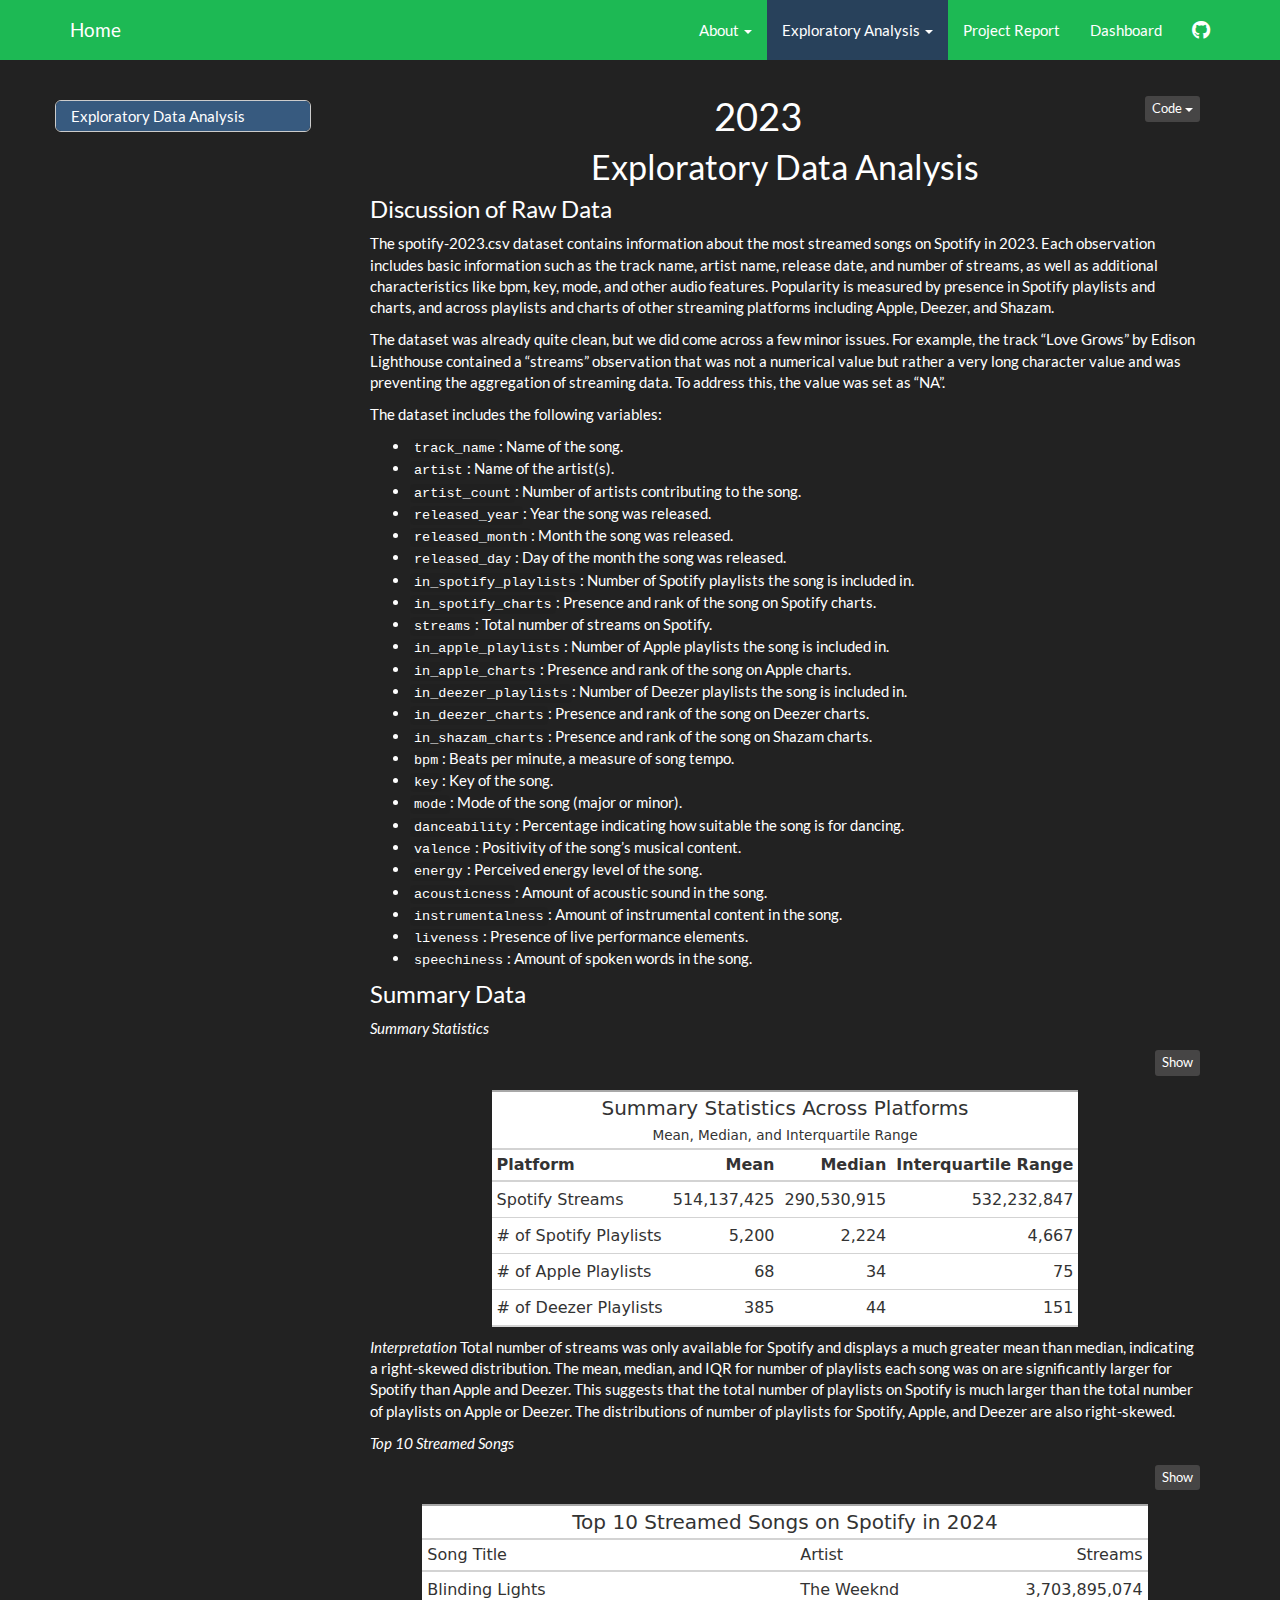
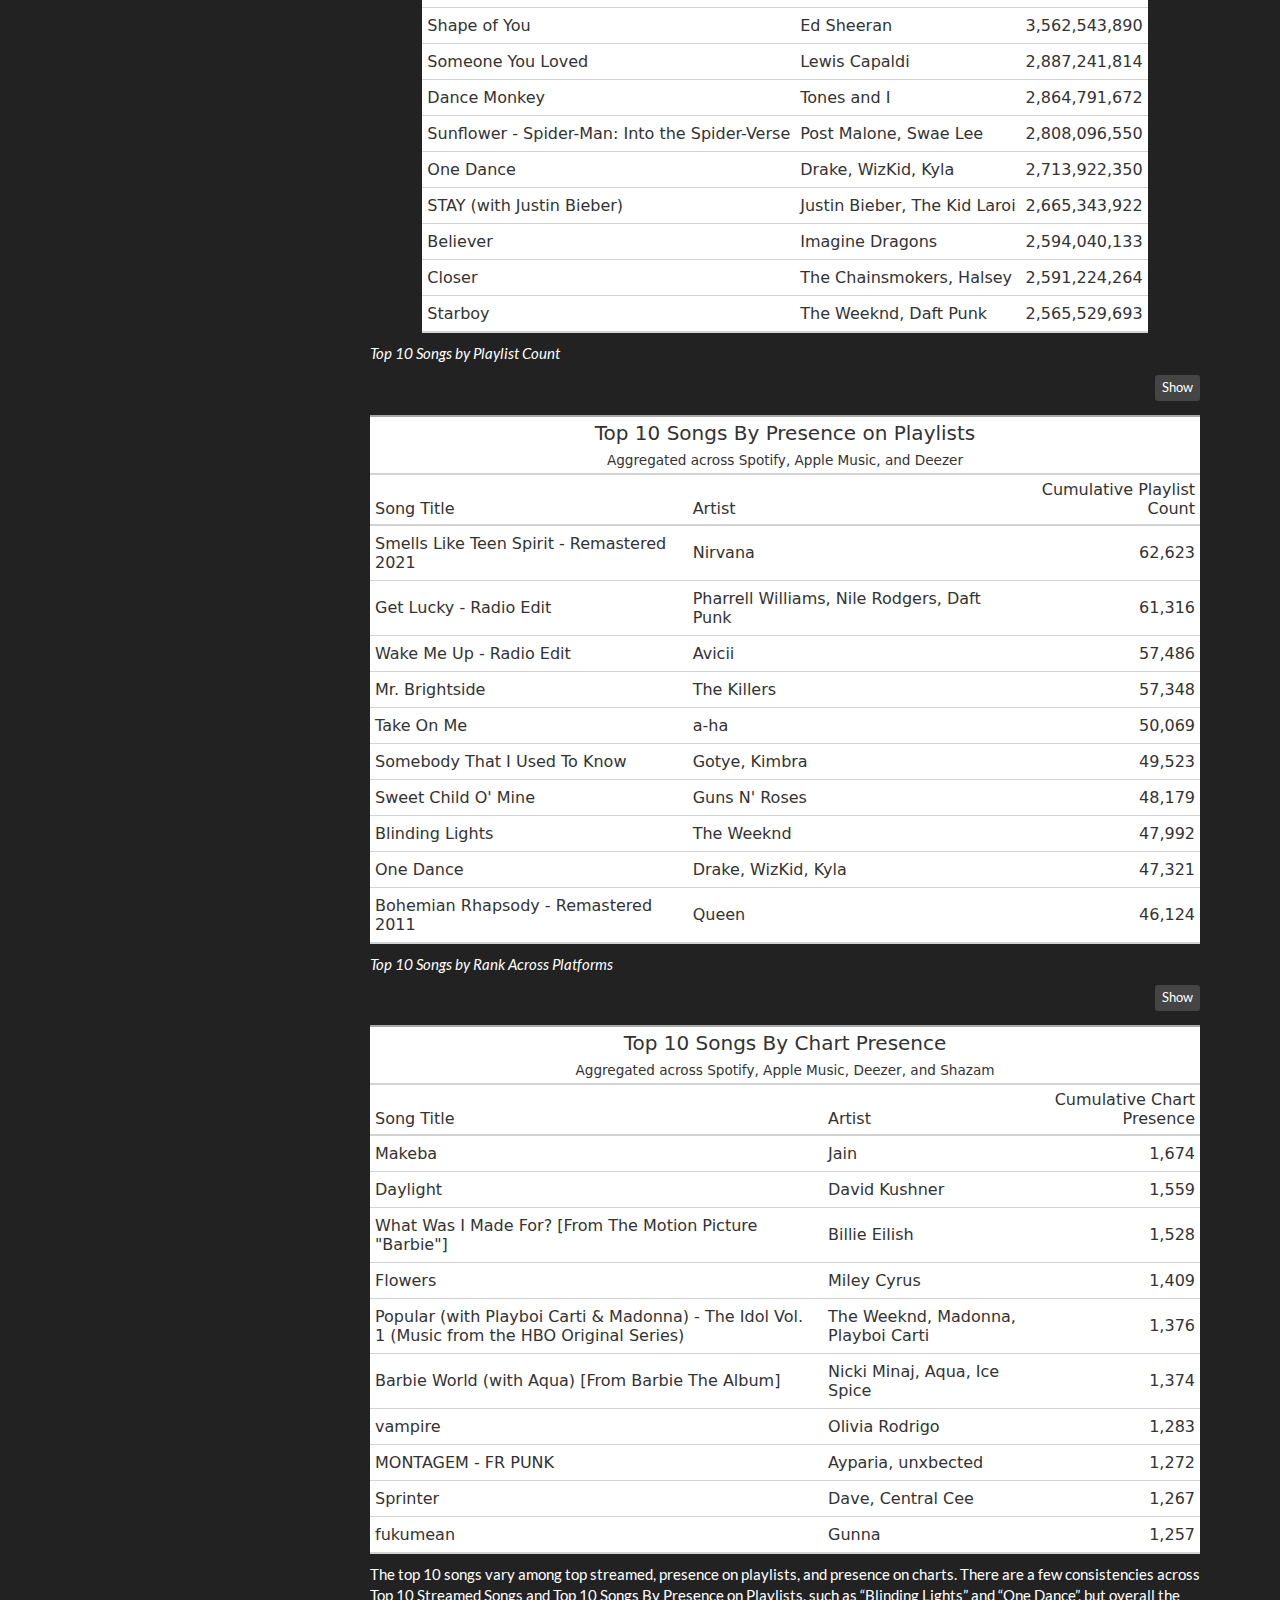
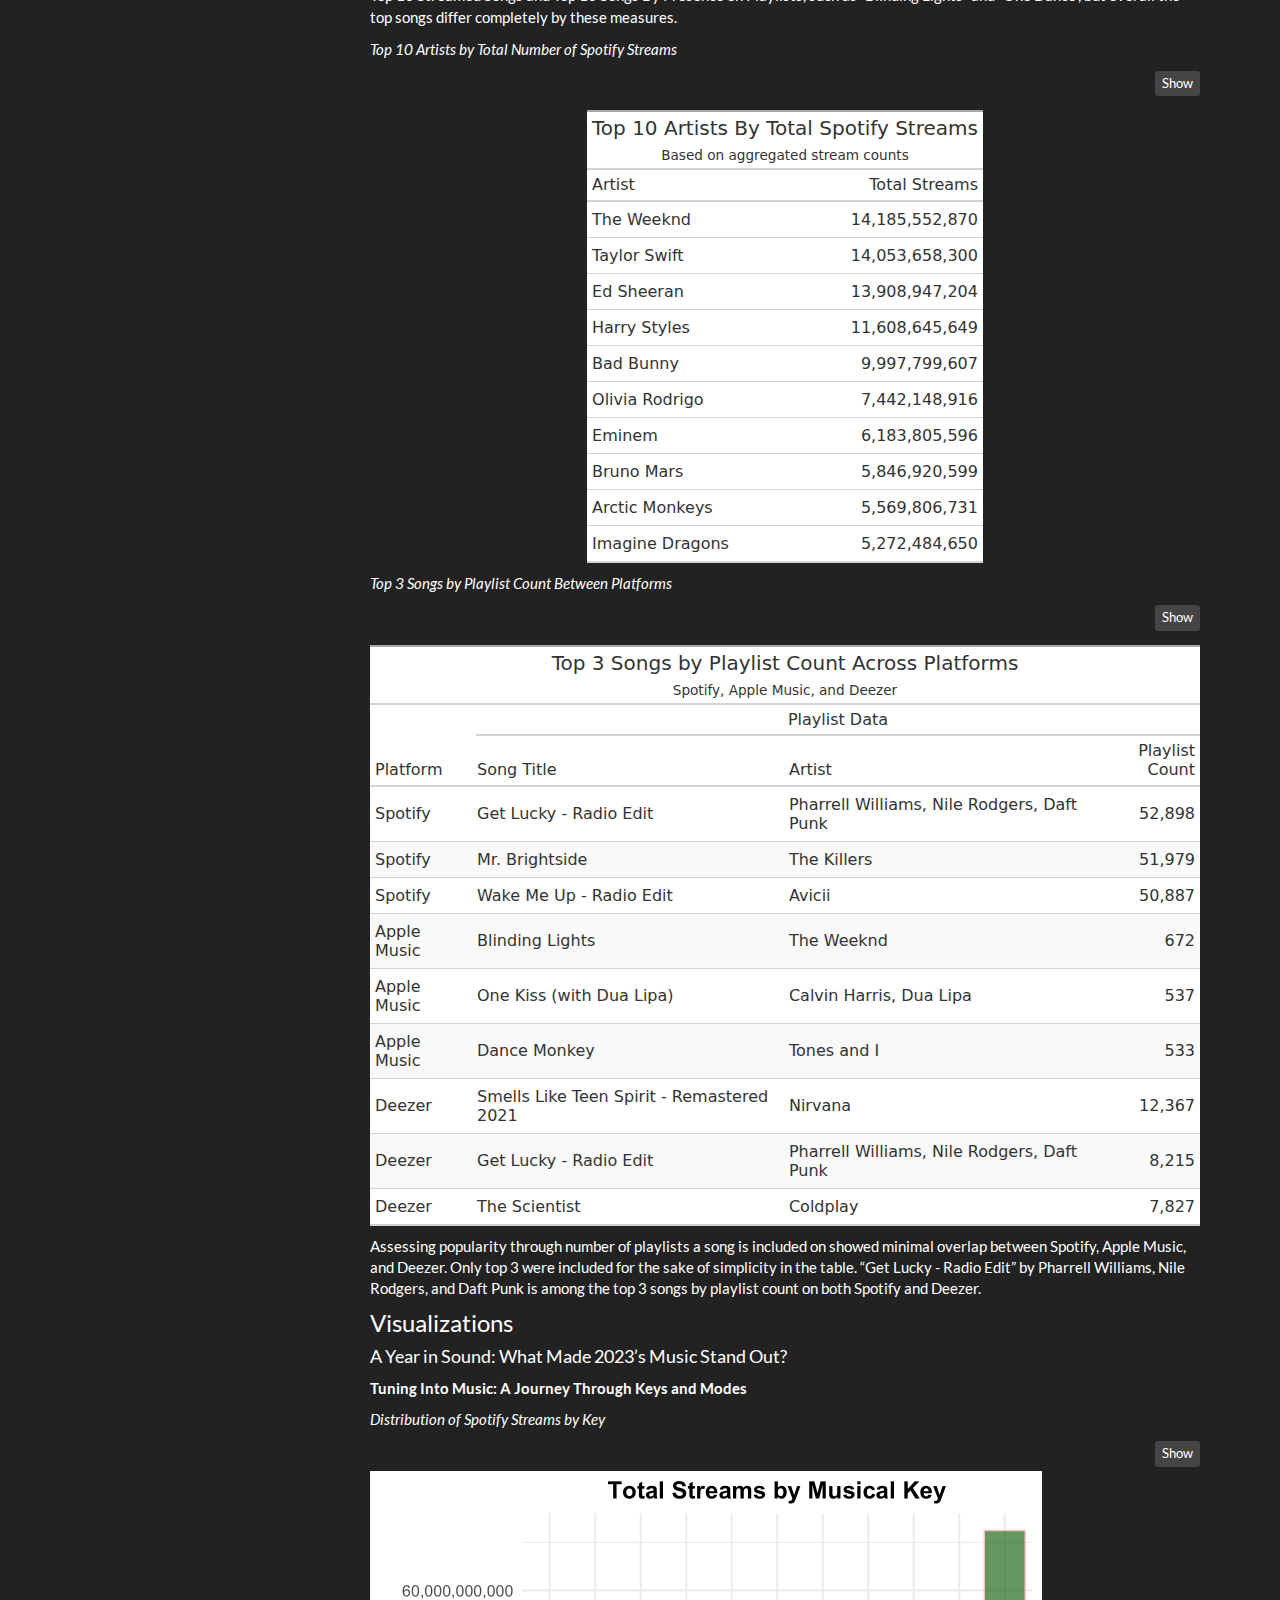
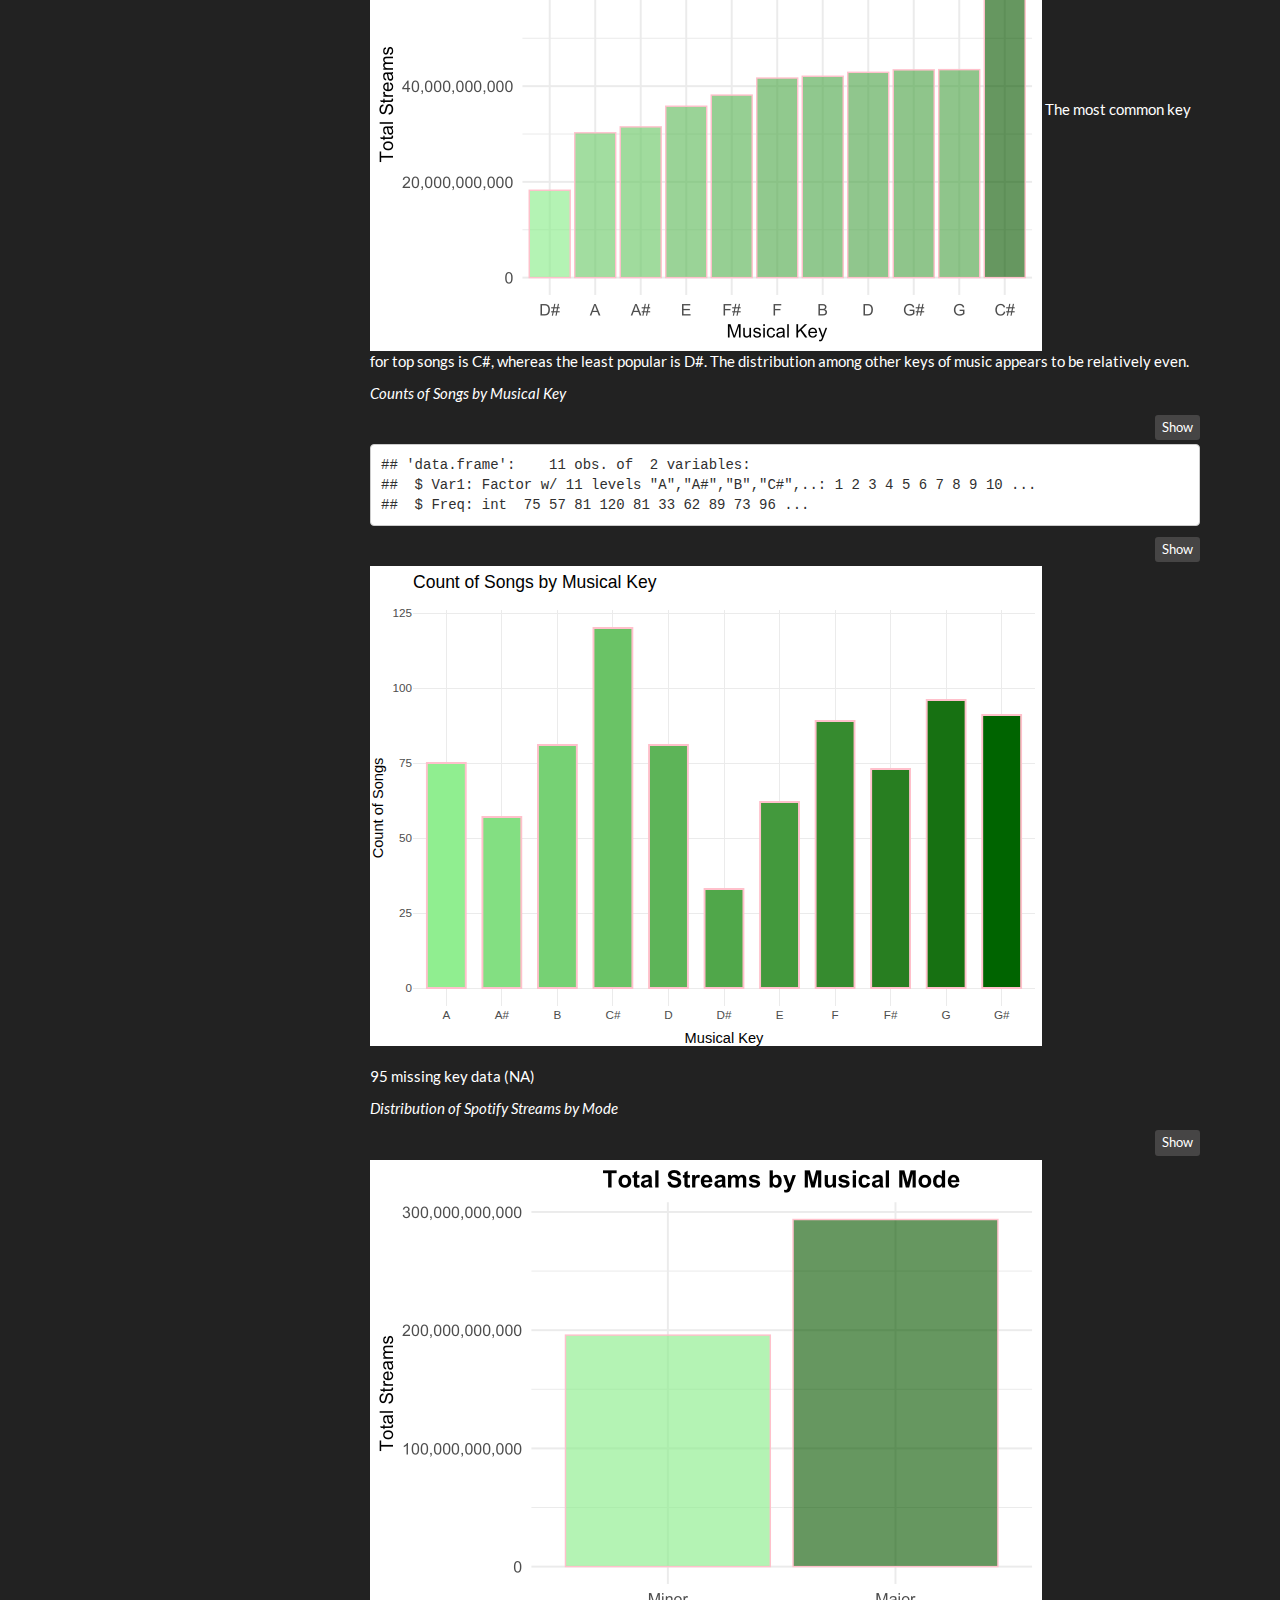
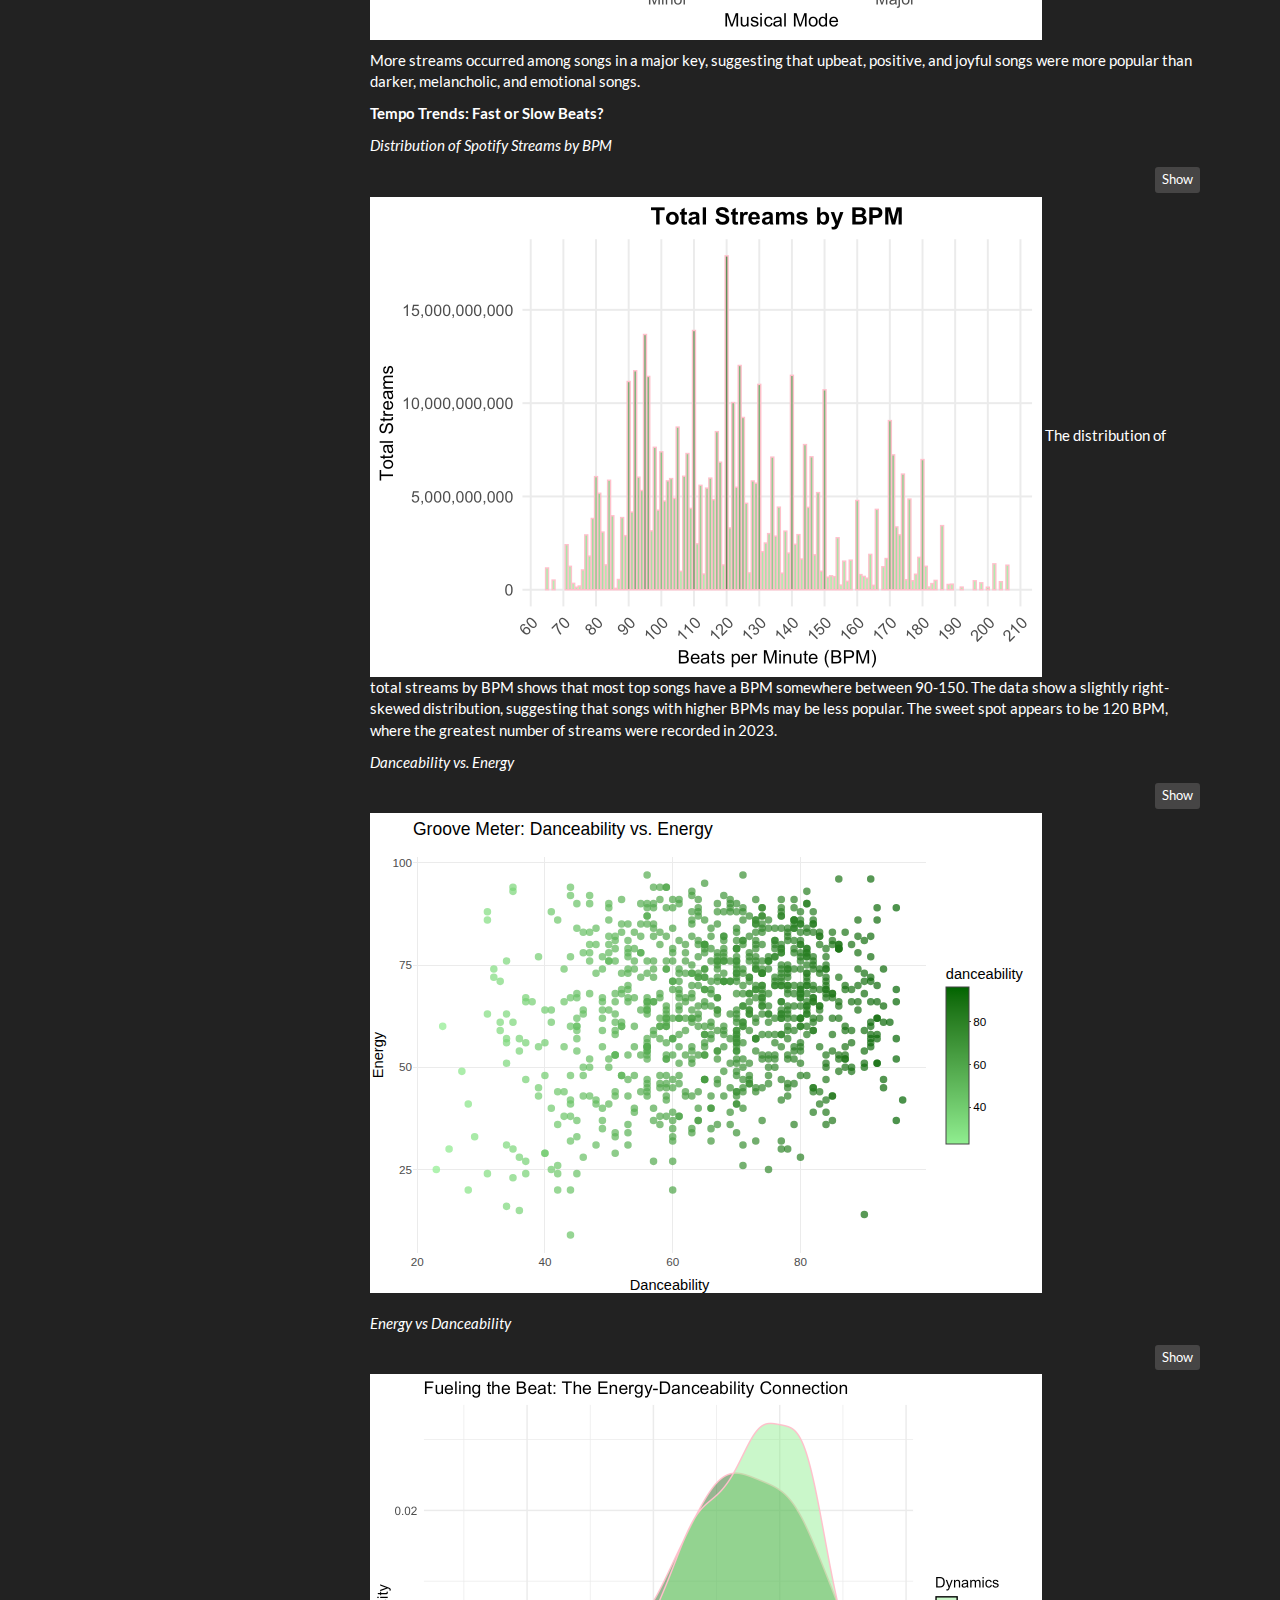
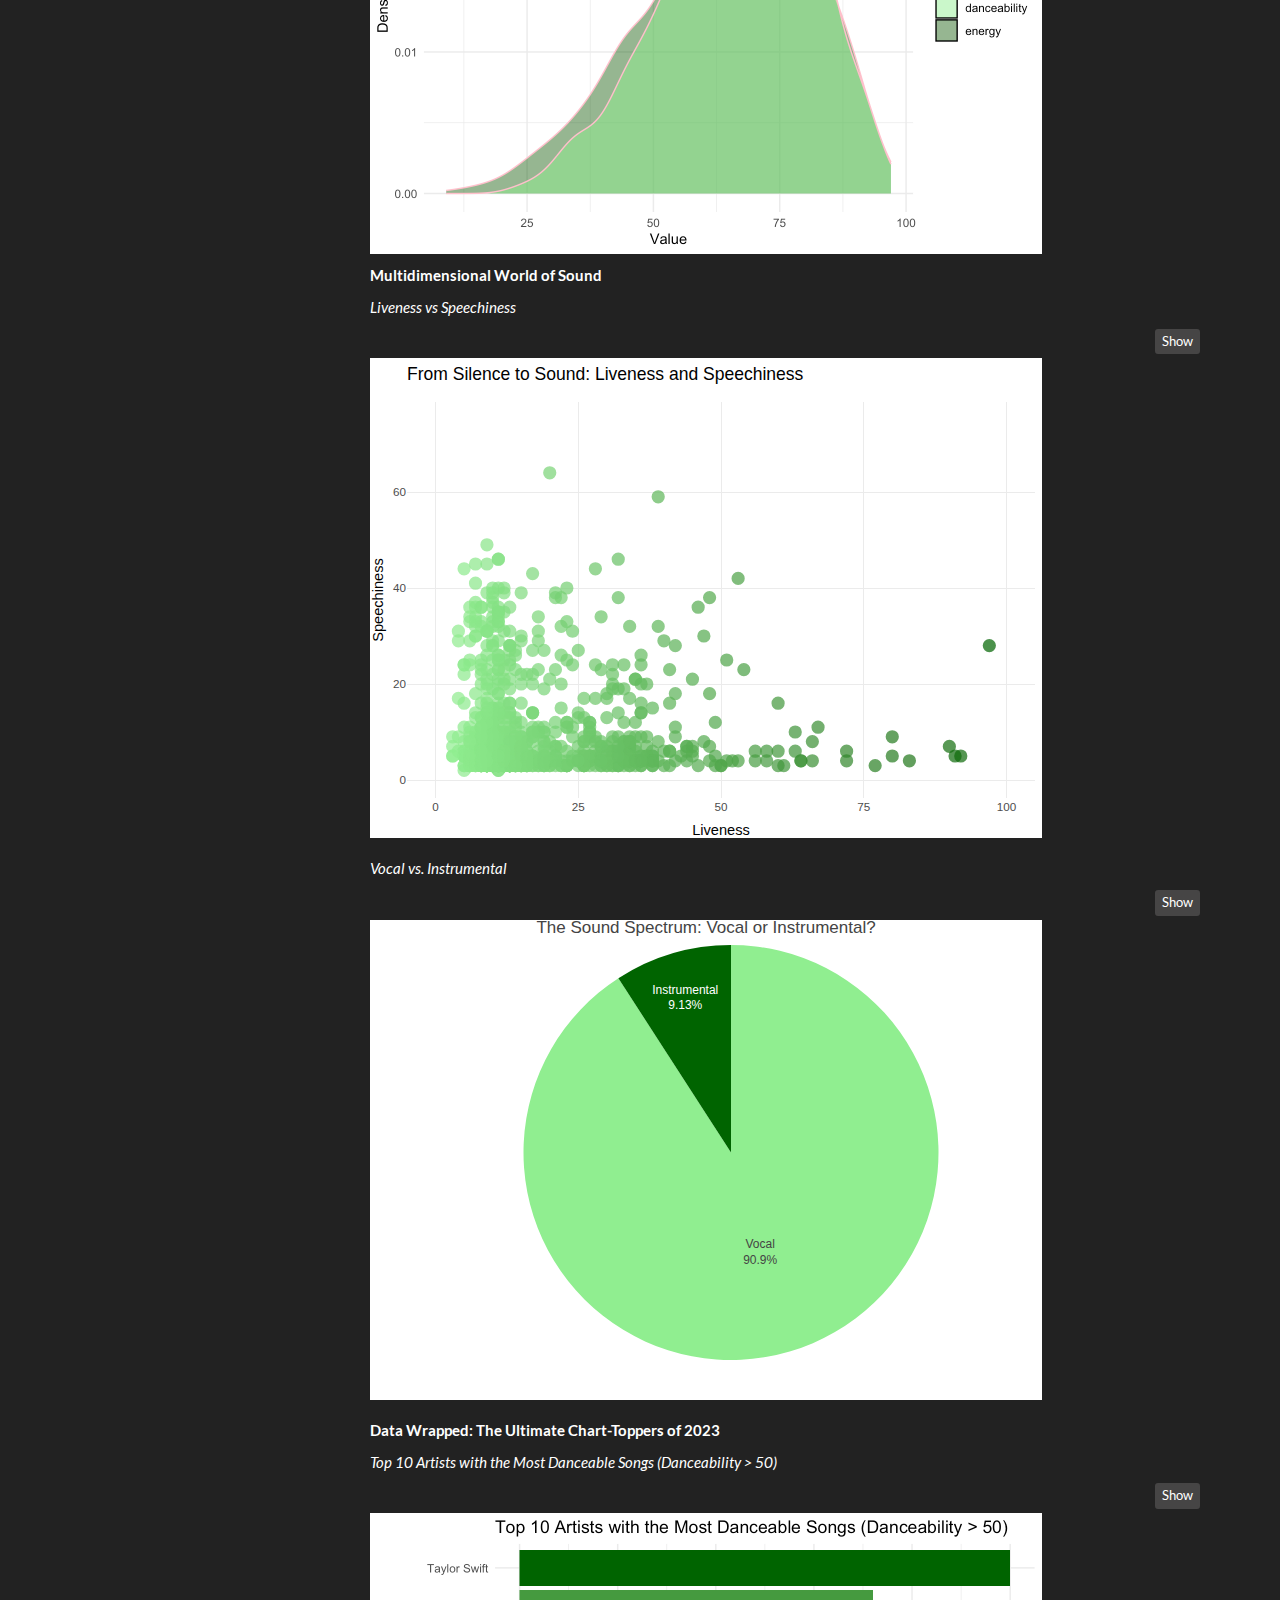
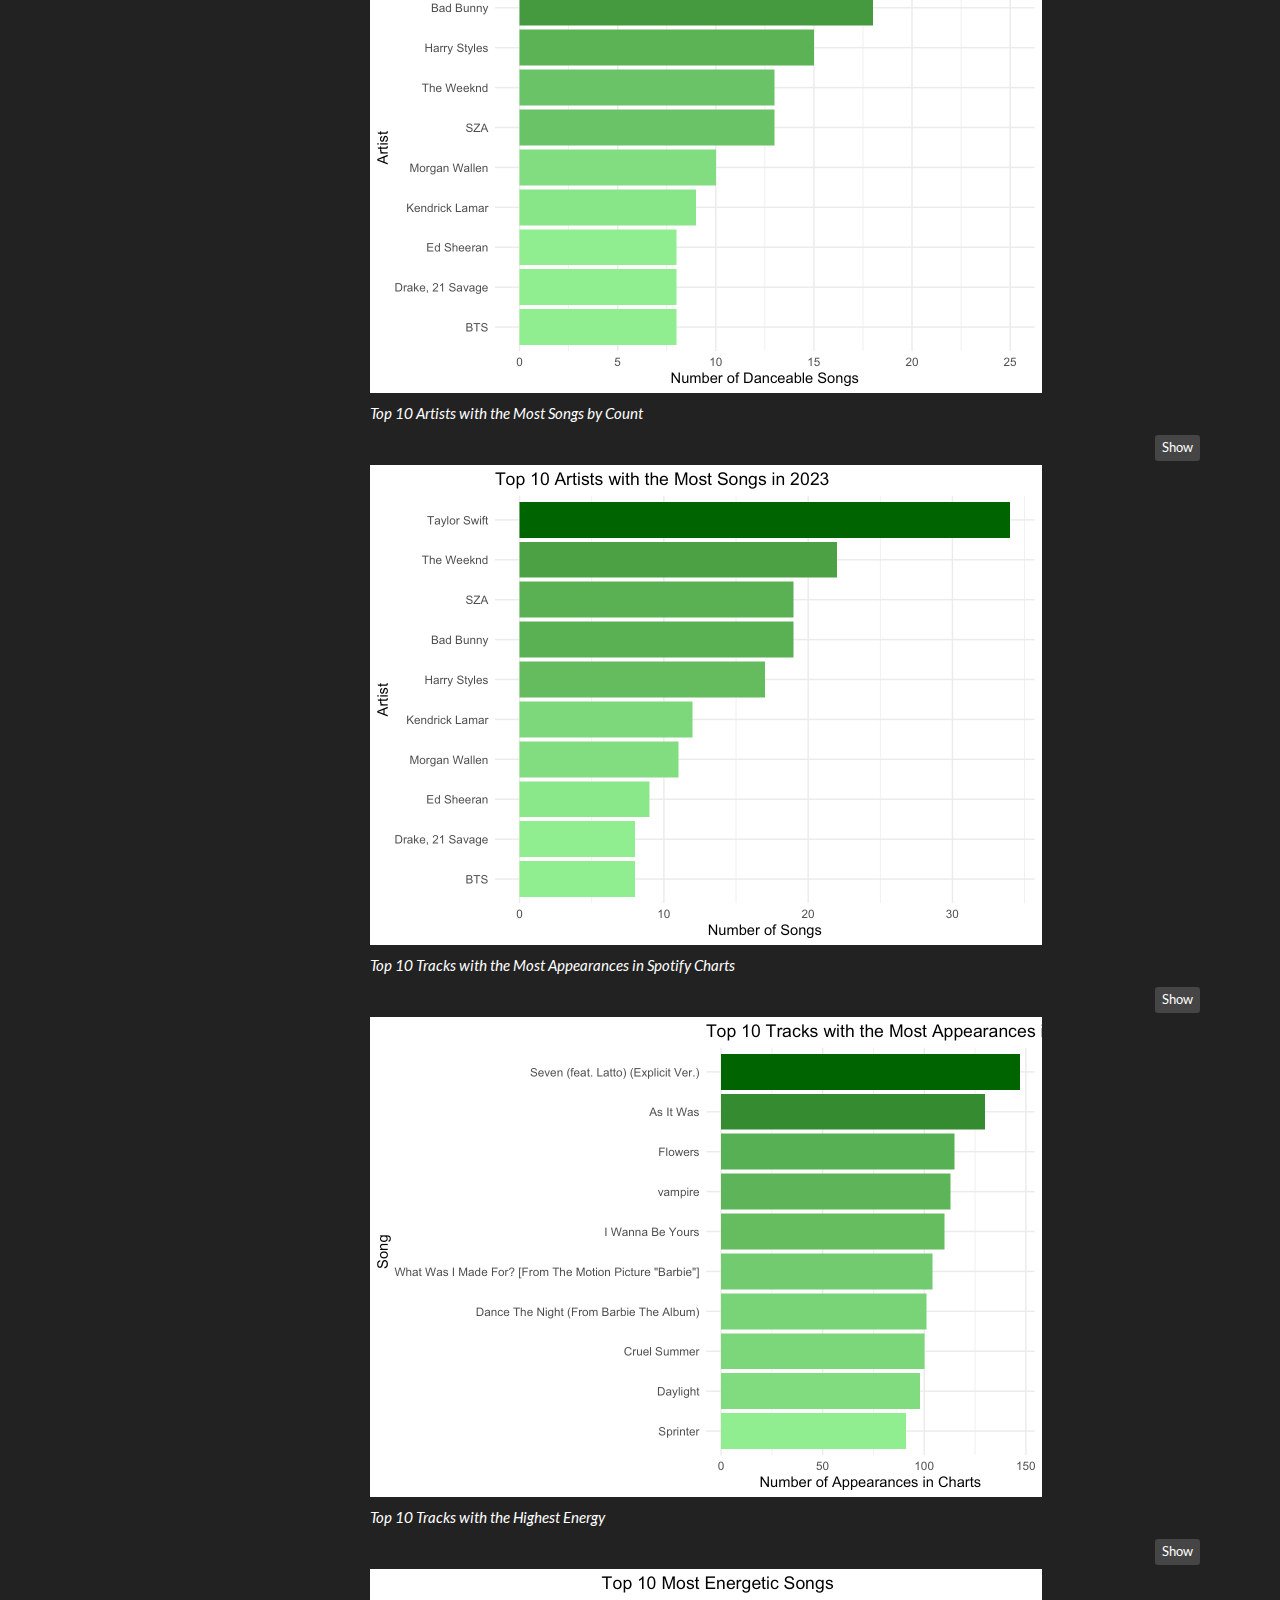
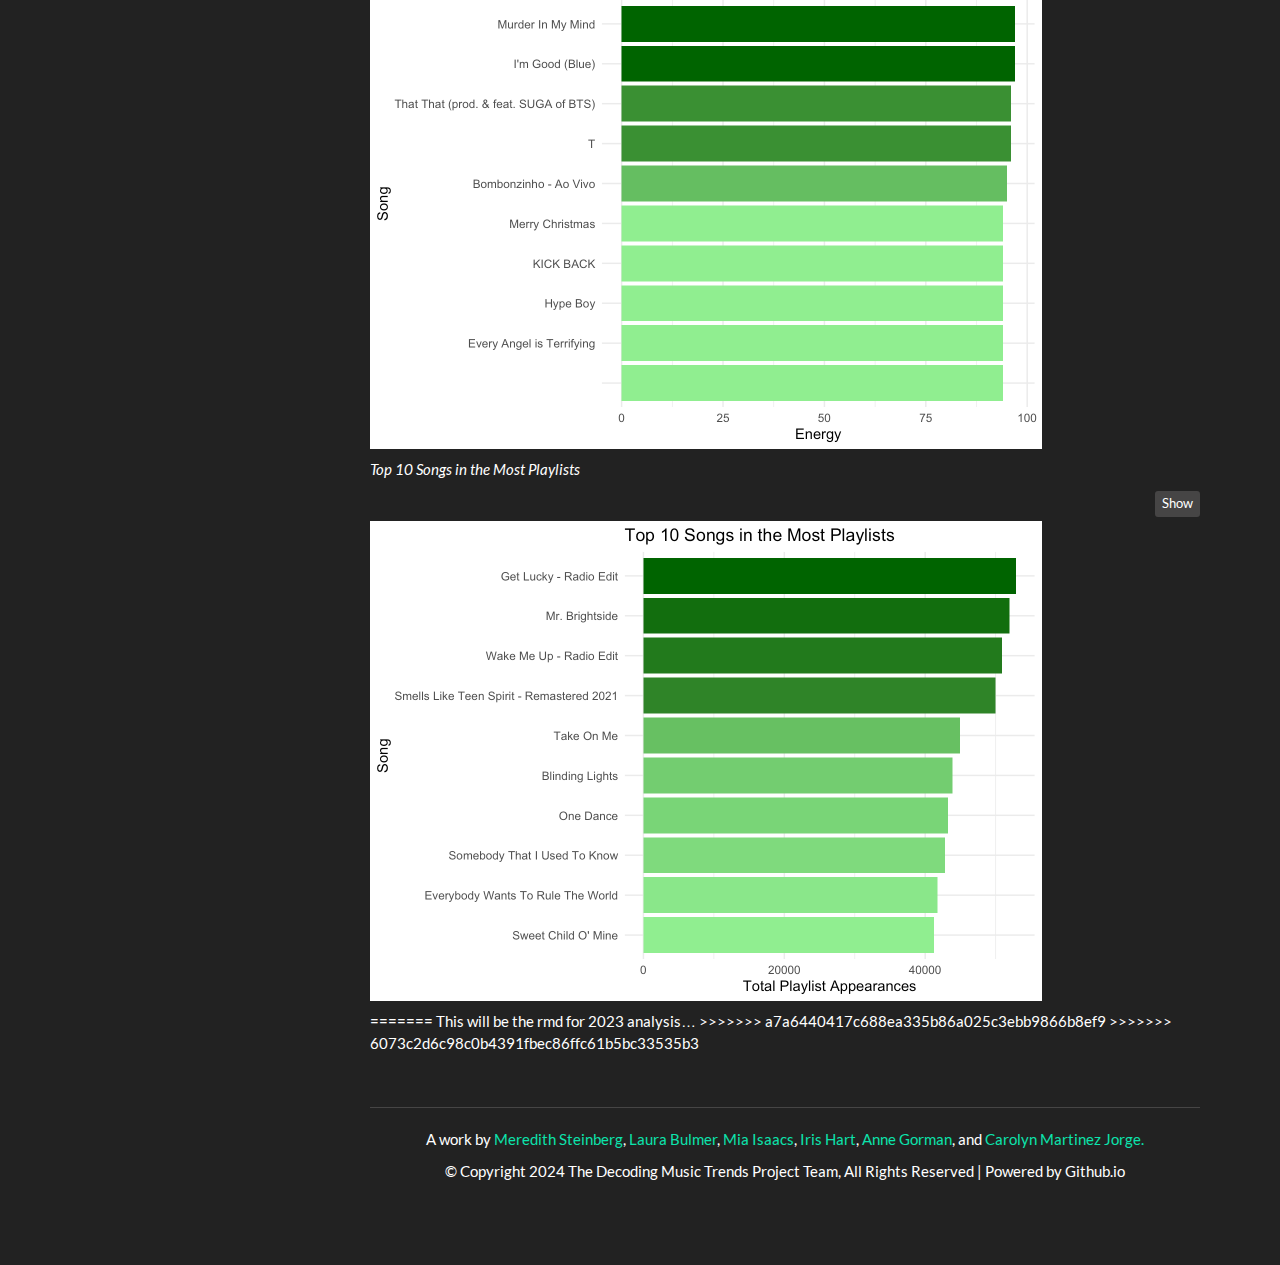
==== commit f1962a07: "fixing index" ====
--- a/2023.html
+++ b/2023.html
@@ -379,7 +379,7 @@
   <a href="https://lbulmer.shinyapps.io/spotify_dash/">Dashboard</a>
 </li>
 <li>
-  <a href="&lt;https://akgorman.shinyapps.io/spotify_datagithub/&gt;">
+  <a href="https://github.com/akgorman/spotify_data.github.io.git">
     <span class="fa fa-github fa-lg"></span>
      
   </a>
@@ -523,23 +523,23 @@
     ),
     locations = cells_column_labels()
   )</code></pre>
-<div id="vuuflktiwf" style="padding-left:0px;padding-right:0px;padding-top:10px;padding-bottom:10px;overflow-x:auto;overflow-y:auto;width:auto;height:auto;">
-<style>#vuuflktiwf table {
+<div id="kncfjpobai" style="padding-left:0px;padding-right:0px;padding-top:10px;padding-bottom:10px;overflow-x:auto;overflow-y:auto;width:auto;height:auto;">
+<style>#kncfjpobai table {
   font-family: system-ui, 'Segoe UI', Roboto, Helvetica, Arial, sans-serif, 'Apple Color Emoji', 'Segoe UI Emoji', 'Segoe UI Symbol', 'Noto Color Emoji';
   -webkit-font-smoothing: antialiased;
   -moz-osx-font-smoothing: grayscale;
 }
 
-#vuuflktiwf thead, #vuuflktiwf tbody, #vuuflktiwf tfoot, #vuuflktiwf tr, #vuuflktiwf td, #vuuflktiwf th {
+#kncfjpobai thead, #kncfjpobai tbody, #kncfjpobai tfoot, #kncfjpobai tr, #kncfjpobai td, #kncfjpobai th {
   border-style: none;
 }
 
-#vuuflktiwf p {
+#kncfjpobai p {
   margin: 0;
   padding: 0;
 }
 
-#vuuflktiwf .gt_table {
+#kncfjpobai .gt_table {
   display: table;
   border-collapse: collapse;
   line-height: normal;
@@ -565,12 +565,12 @@
   border-left-color: #D3D3D3;
 }
 
-#vuuflktiwf .gt_caption {
+#kncfjpobai .gt_caption {
   padding-top: 4px;
   padding-bottom: 4px;
 }
 
-#vuuflktiwf .gt_title {
+#kncfjpobai .gt_title {
   color: #333333;
   font-size: 125%;
   font-weight: initial;
@@ -582,7 +582,7 @@
   border-bottom-width: 0;
 }
 
-#vuuflktiwf .gt_subtitle {
+#kncfjpobai .gt_subtitle {
   color: #333333;
   font-size: 85%;
   font-weight: initial;
@@ -594,7 +594,7 @@
   border-top-width: 0;
 }
 
-#vuuflktiwf .gt_heading {
+#kncfjpobai .gt_heading {
   background-color: #FFFFFF;
   text-align: center;
   border-bottom-color: #FFFFFF;
@@ -606,13 +606,13 @@
   border-right-color: #D3D3D3;
 }
 
-#vuuflktiwf .gt_bottom_border {
-  border-bottom-style: solid;
-  border-bottom-width: 2px;
-  border-bottom-color: #D3D3D3;
-}
-
-#vuuflktiwf .gt_col_headings {
+#kncfjpobai .gt_bottom_border {
+  border-bottom-style: solid;
+  border-bottom-width: 2px;
+  border-bottom-color: #D3D3D3;
+}
+
+#kncfjpobai .gt_col_headings {
   border-top-style: solid;
   border-top-width: 2px;
   border-top-color: #D3D3D3;
@@ -627,7 +627,7 @@
   border-right-color: #D3D3D3;
 }
 
-#vuuflktiwf .gt_col_heading {
+#kncfjpobai .gt_col_heading {
   color: #333333;
   background-color: #FFFFFF;
   font-size: 100%;
@@ -647,7 +647,7 @@
   overflow-x: hidden;
 }
 
-#vuuflktiwf .gt_column_spanner_outer {
+#kncfjpobai .gt_column_spanner_outer {
   color: #333333;
   background-color: #FFFFFF;
   font-size: 100%;
@@ -659,15 +659,15 @@
   padding-right: 4px;
 }
 
-#vuuflktiwf .gt_column_spanner_outer:first-child {
+#kncfjpobai .gt_column_spanner_outer:first-child {
   padding-left: 0;
 }
 
-#vuuflktiwf .gt_column_spanner_outer:last-child {
+#kncfjpobai .gt_column_spanner_outer:last-child {
   padding-right: 0;
 }
 
-#vuuflktiwf .gt_column_spanner {
+#kncfjpobai .gt_column_spanner {
   border-bottom-style: solid;
   border-bottom-width: 2px;
   border-bottom-color: #D3D3D3;
@@ -679,11 +679,11 @@
   width: 100%;
 }
 
-#vuuflktiwf .gt_spanner_row {
+#kncfjpobai .gt_spanner_row {
   border-bottom-style: hidden;
 }
 
-#vuuflktiwf .gt_group_heading {
+#kncfjpobai .gt_group_heading {
   padding-top: 8px;
   padding-bottom: 8px;
   padding-left: 5px;
@@ -709,7 +709,7 @@
   text-align: left;
 }
 
-#vuuflktiwf .gt_empty_group_heading {
+#kncfjpobai .gt_empty_group_heading {
   padding: 0.5px;
   color: #333333;
   background-color: #FFFFFF;
@@ -724,15 +724,15 @@
   vertical-align: middle;
 }
 
-#vuuflktiwf .gt_from_md > :first-child {
+#kncfjpobai .gt_from_md > :first-child {
   margin-top: 0;
 }
 
-#vuuflktiwf .gt_from_md > :last-child {
+#kncfjpobai .gt_from_md > :last-child {
   margin-bottom: 0;
 }
 
-#vuuflktiwf .gt_row {
+#kncfjpobai .gt_row {
   padding-top: 8px;
   padding-bottom: 8px;
   padding-left: 5px;
@@ -751,7 +751,7 @@
   overflow-x: hidden;
 }
 
-#vuuflktiwf .gt_stub {
+#kncfjpobai .gt_stub {
   color: #333333;
   background-color: #FFFFFF;
   font-size: 100%;
@@ -764,7 +764,7 @@
   padding-right: 5px;
 }
 
-#vuuflktiwf .gt_stub_row_group {
+#kncfjpobai .gt_stub_row_group {
   color: #333333;
   background-color: #FFFFFF;
   font-size: 100%;
@@ -778,54 +778,54 @@
   vertical-align: top;
 }
 
-#vuuflktiwf .gt_row_group_first td {
-  border-top-width: 2px;
-}
-
-#vuuflktiwf .gt_row_group_first th {
-  border-top-width: 2px;
-}
-
-#vuuflktiwf .gt_summary_row {
-  color: #333333;
-  background-color: #FFFFFF;
-  text-transform: inherit;
-  padding-top: 8px;
-  padding-bottom: 8px;
-  padding-left: 5px;
-  padding-right: 5px;
-}
-
-#vuuflktiwf .gt_first_summary_row {
-  border-top-style: solid;
-  border-top-color: #D3D3D3;
-}
-
-#vuuflktiwf .gt_first_summary_row.thick {
-  border-top-width: 2px;
-}
-
-#vuuflktiwf .gt_last_summary_row {
-  padding-top: 8px;
-  padding-bottom: 8px;
-  padding-left: 5px;
-  padding-right: 5px;
-  border-bottom-style: solid;
-  border-bottom-width: 2px;
-  border-bottom-color: #D3D3D3;
-}
-
-#vuuflktiwf .gt_grand_summary_row {
-  color: #333333;
-  background-color: #FFFFFF;
-  text-transform: inherit;
-  padding-top: 8px;
-  padding-bottom: 8px;
-  padding-left: 5px;
-  padding-right: 5px;
-}
-
-#vuuflktiwf .gt_first_grand_summary_row {
+#kncfjpobai .gt_row_group_first td {
+  border-top-width: 2px;
+}
+
+#kncfjpobai .gt_row_group_first th {
+  border-top-width: 2px;
+}
+
+#kncfjpobai .gt_summary_row {
+  color: #333333;
+  background-color: #FFFFFF;
+  text-transform: inherit;
+  padding-top: 8px;
+  padding-bottom: 8px;
+  padding-left: 5px;
+  padding-right: 5px;
+}
+
+#kncfjpobai .gt_first_summary_row {
+  border-top-style: solid;
+  border-top-color: #D3D3D3;
+}
+
+#kncfjpobai .gt_first_summary_row.thick {
+  border-top-width: 2px;
+}
+
+#kncfjpobai .gt_last_summary_row {
+  padding-top: 8px;
+  padding-bottom: 8px;
+  padding-left: 5px;
+  padding-right: 5px;
+  border-bottom-style: solid;
+  border-bottom-width: 2px;
+  border-bottom-color: #D3D3D3;
+}
+
+#kncfjpobai .gt_grand_summary_row {
+  color: #333333;
+  background-color: #FFFFFF;
+  text-transform: inherit;
+  padding-top: 8px;
+  padding-bottom: 8px;
+  padding-left: 5px;
+  padding-right: 5px;
+}
+
+#kncfjpobai .gt_first_grand_summary_row {
   padding-top: 8px;
   padding-bottom: 8px;
   padding-left: 5px;
@@ -835,7 +835,7 @@
   border-top-color: #D3D3D3;
 }
 
-#vuuflktiwf .gt_last_grand_summary_row_top {
+#kncfjpobai .gt_last_grand_summary_row_top {
   padding-top: 8px;
   padding-bottom: 8px;
   padding-left: 5px;
@@ -845,20 +845,20 @@
   border-bottom-color: #D3D3D3;
 }
 
-#vuuflktiwf .gt_striped {
+#kncfjpobai .gt_striped {
   background-color: rgba(128, 128, 128, 0.05);
 }
 
-#vuuflktiwf .gt_table_body {
-  border-top-style: solid;
-  border-top-width: 2px;
-  border-top-color: #D3D3D3;
-  border-bottom-style: solid;
-  border-bottom-width: 2px;
-  border-bottom-color: #D3D3D3;
-}
-
-#vuuflktiwf .gt_footnotes {
+#kncfjpobai .gt_table_body {
+  border-top-style: solid;
+  border-top-width: 2px;
+  border-top-color: #D3D3D3;
+  border-bottom-style: solid;
+  border-bottom-width: 2px;
+  border-bottom-color: #D3D3D3;
+}
+
+#kncfjpobai .gt_footnotes {
   color: #333333;
   background-color: #FFFFFF;
   border-bottom-style: none;
@@ -872,7 +872,7 @@
   border-right-color: #D3D3D3;
 }
 
-#vuuflktiwf .gt_footnote {
+#kncfjpobai .gt_footnote {
   margin: 0px;
   font-size: 90%;
   padding-top: 4px;
@@ -881,7 +881,7 @@
   padding-right: 5px;
 }
 
-#vuuflktiwf .gt_sourcenotes {
+#kncfjpobai .gt_sourcenotes {
   color: #333333;
   background-color: #FFFFFF;
   border-bottom-style: none;
@@ -895,7 +895,7 @@
   border-right-color: #D3D3D3;
 }
 
-#vuuflktiwf .gt_sourcenote {
+#kncfjpobai .gt_sourcenote {
   font-size: 90%;
   padding-top: 4px;
   padding-bottom: 4px;
@@ -903,72 +903,72 @@
   padding-right: 5px;
 }
 
-#vuuflktiwf .gt_left {
+#kncfjpobai .gt_left {
   text-align: left;
 }
 
-#vuuflktiwf .gt_center {
+#kncfjpobai .gt_center {
   text-align: center;
 }
 
-#vuuflktiwf .gt_right {
+#kncfjpobai .gt_right {
   text-align: right;
   font-variant-numeric: tabular-nums;
 }
 
-#vuuflktiwf .gt_font_normal {
+#kncfjpobai .gt_font_normal {
   font-weight: normal;
 }
 
-#vuuflktiwf .gt_font_bold {
+#kncfjpobai .gt_font_bold {
   font-weight: bold;
 }
 
-#vuuflktiwf .gt_font_italic {
+#kncfjpobai .gt_font_italic {
   font-style: italic;
 }
 
-#vuuflktiwf .gt_super {
+#kncfjpobai .gt_super {
   font-size: 65%;
 }
 
-#vuuflktiwf .gt_footnote_marks {
+#kncfjpobai .gt_footnote_marks {
   font-size: 75%;
   vertical-align: 0.4em;
   position: initial;
 }
 
-#vuuflktiwf .gt_asterisk {
+#kncfjpobai .gt_asterisk {
   font-size: 100%;
   vertical-align: 0;
 }
 
-#vuuflktiwf .gt_indent_1 {
+#kncfjpobai .gt_indent_1 {
   text-indent: 5px;
 }
 
-#vuuflktiwf .gt_indent_2 {
+#kncfjpobai .gt_indent_2 {
   text-indent: 10px;
 }
 
-#vuuflktiwf .gt_indent_3 {
+#kncfjpobai .gt_indent_3 {
   text-indent: 15px;
 }
 
-#vuuflktiwf .gt_indent_4 {
+#kncfjpobai .gt_indent_4 {
   text-indent: 20px;
 }
 
-#vuuflktiwf .gt_indent_5 {
+#kncfjpobai .gt_indent_5 {
   text-indent: 25px;
 }
 
-#vuuflktiwf .katex-display {
+#kncfjpobai .katex-display {
   display: inline-flex !important;
   margin-bottom: 0.75em !important;
 }
 
-#vuuflktiwf div.Reactable > div.rt-table > div.rt-thead > div.rt-tr.rt-tr-group-header > div.rt-th-group:after {
+#kncfjpobai div.Reactable > div.rt-table > div.rt-thead > div.rt-tr.rt-tr-group-header > div.rt-th-group:after {
   height: 0px !important;
 }
 </style>
@@ -1038,23 +1038,23 @@
          )
 
 table_top10streamed</code></pre>
-<div id="jilxpzmlti" style="padding-left:0px;padding-right:0px;padding-top:10px;padding-bottom:10px;overflow-x:auto;overflow-y:auto;width:auto;height:auto;">
-<style>#jilxpzmlti table {
+<div id="pjjsxzcrtn" style="padding-left:0px;padding-right:0px;padding-top:10px;padding-bottom:10px;overflow-x:auto;overflow-y:auto;width:auto;height:auto;">
+<style>#pjjsxzcrtn table {
   font-family: system-ui, 'Segoe UI', Roboto, Helvetica, Arial, sans-serif, 'Apple Color Emoji', 'Segoe UI Emoji', 'Segoe UI Symbol', 'Noto Color Emoji';
   -webkit-font-smoothing: antialiased;
   -moz-osx-font-smoothing: grayscale;
 }
 
-#jilxpzmlti thead, #jilxpzmlti tbody, #jilxpzmlti tfoot, #jilxpzmlti tr, #jilxpzmlti td, #jilxpzmlti th {
+#pjjsxzcrtn thead, #pjjsxzcrtn tbody, #pjjsxzcrtn tfoot, #pjjsxzcrtn tr, #pjjsxzcrtn td, #pjjsxzcrtn th {
   border-style: none;
 }
 
-#jilxpzmlti p {
+#pjjsxzcrtn p {
   margin: 0;
   padding: 0;
 }
 
-#jilxpzmlti .gt_table {
+#pjjsxzcrtn .gt_table {
   display: table;
   border-collapse: collapse;
   line-height: normal;
@@ -1080,12 +1080,12 @@
   border-left-color: #D3D3D3;
 }
 
-#jilxpzmlti .gt_caption {
+#pjjsxzcrtn .gt_caption {
   padding-top: 4px;
   padding-bottom: 4px;
 }
 
-#jilxpzmlti .gt_title {
+#pjjsxzcrtn .gt_title {
   color: #333333;
   font-size: 125%;
   font-weight: initial;
@@ -1097,7 +1097,7 @@
   border-bottom-width: 0;
 }
 
-#jilxpzmlti .gt_subtitle {
+#pjjsxzcrtn .gt_subtitle {
   color: #333333;
   font-size: 85%;
   font-weight: initial;
@@ -1109,7 +1109,7 @@
   border-top-width: 0;
 }
 
-#jilxpzmlti .gt_heading {
+#pjjsxzcrtn .gt_heading {
   background-color: #FFFFFF;
   text-align: center;
   border-bottom-color: #FFFFFF;
@@ -1121,13 +1121,13 @@
   border-right-color: #D3D3D3;
 }
 
-#jilxpzmlti .gt_bottom_border {
-  border-bottom-style: solid;
-  border-bottom-width: 2px;
-  border-bottom-color: #D3D3D3;
-}
-
-#jilxpzmlti .gt_col_headings {
+#pjjsxzcrtn .gt_bottom_border {
+  border-bottom-style: solid;
+  border-bottom-width: 2px;
+  border-bottom-color: #D3D3D3;
+}
+
+#pjjsxzcrtn .gt_col_headings {
   border-top-style: solid;
   border-top-width: 2px;
   border-top-color: #D3D3D3;
@@ -1142,7 +1142,7 @@
   border-right-color: #D3D3D3;
 }
 
-#jilxpzmlti .gt_col_heading {
+#pjjsxzcrtn .gt_col_heading {
   color: #333333;
   background-color: #FFFFFF;
   font-size: 100%;
@@ -1162,7 +1162,7 @@
   overflow-x: hidden;
 }
 
-#jilxpzmlti .gt_column_spanner_outer {
+#pjjsxzcrtn .gt_column_spanner_outer {
   color: #333333;
   background-color: #FFFFFF;
   font-size: 100%;
@@ -1174,15 +1174,15 @@
   padding-right: 4px;
 }
 
-#jilxpzmlti .gt_column_spanner_outer:first-child {
+#pjjsxzcrtn .gt_column_spanner_outer:first-child {
   padding-left: 0;
 }
 
-#jilxpzmlti .gt_column_spanner_outer:last-child {
+#pjjsxzcrtn .gt_column_spanner_outer:last-child {
   padding-right: 0;
 }
 
-#jilxpzmlti .gt_column_spanner {
+#pjjsxzcrtn .gt_column_spanner {
   border-bottom-style: solid;
   border-bottom-width: 2px;
   border-bottom-color: #D3D3D3;
@@ -1194,11 +1194,11 @@
   width: 100%;
 }
 
-#jilxpzmlti .gt_spanner_row {
+#pjjsxzcrtn .gt_spanner_row {
   border-bottom-style: hidden;
 }
 
-#jilxpzmlti .gt_group_heading {
+#pjjsxzcrtn .gt_group_heading {
   padding-top: 8px;
   padding-bottom: 8px;
   padding-left: 5px;
@@ -1224,7 +1224,7 @@
   text-align: left;
 }
 
-#jilxpzmlti .gt_empty_group_heading {
+#pjjsxzcrtn .gt_empty_group_heading {
   padding: 0.5px;
   color: #333333;
   background-color: #FFFFFF;
@@ -1239,15 +1239,15 @@
   vertical-align: middle;
 }
 
-#jilxpzmlti .gt_from_md > :first-child {
+#pjjsxzcrtn .gt_from_md > :first-child {
   margin-top: 0;
 }
 
-#jilxpzmlti .gt_from_md > :last-child {
+#pjjsxzcrtn .gt_from_md > :last-child {
   margin-bottom: 0;
 }
 
-#jilxpzmlti .gt_row {
+#pjjsxzcrtn .gt_row {
   padding-top: 8px;
   padding-bottom: 8px;
   padding-left: 5px;
@@ -1266,7 +1266,7 @@
   overflow-x: hidden;
 }
 
-#jilxpzmlti .gt_stub {
+#pjjsxzcrtn .gt_stub {
   color: #333333;
   background-color: #FFFFFF;
   font-size: 100%;
@@ -1279,7 +1279,7 @@
   padding-right: 5px;
 }
 
-#jilxpzmlti .gt_stub_row_group {
+#pjjsxzcrtn .gt_stub_row_group {
   color: #333333;
   background-color: #FFFFFF;
   font-size: 100%;
@@ -1293,54 +1293,54 @@
   vertical-align: top;
 }
 
-#jilxpzmlti .gt_row_group_first td {
-  border-top-width: 2px;
-}
-
-#jilxpzmlti .gt_row_group_first th {
-  border-top-width: 2px;
-}
-
-#jilxpzmlti .gt_summary_row {
-  color: #333333;
-  background-color: #FFFFFF;
-  text-transform: inherit;
-  padding-top: 8px;
-  padding-bottom: 8px;
-  padding-left: 5px;
-  padding-right: 5px;
-}
-
-#jilxpzmlti .gt_first_summary_row {
-  border-top-style: solid;
-  border-top-color: #D3D3D3;
-}
-
-#jilxpzmlti .gt_first_summary_row.thick {
-  border-top-width: 2px;
-}
-
-#jilxpzmlti .gt_last_summary_row {
-  padding-top: 8px;
-  padding-bottom: 8px;
-  padding-left: 5px;
-  padding-right: 5px;
-  border-bottom-style: solid;
-  border-bottom-width: 2px;
-  border-bottom-color: #D3D3D3;
-}
-
-#jilxpzmlti .gt_grand_summary_row {
-  color: #333333;
-  background-color: #FFFFFF;
-  text-transform: inherit;
-  padding-top: 8px;
-  padding-bottom: 8px;
-  padding-left: 5px;
-  padding-right: 5px;
-}
-
-#jilxpzmlti .gt_first_grand_summary_row {
+#pjjsxzcrtn .gt_row_group_first td {
+  border-top-width: 2px;
+}
+
+#pjjsxzcrtn .gt_row_group_first th {
+  border-top-width: 2px;
+}
+
+#pjjsxzcrtn .gt_summary_row {
+  color: #333333;
+  background-color: #FFFFFF;
+  text-transform: inherit;
+  padding-top: 8px;
+  padding-bottom: 8px;
+  padding-left: 5px;
+  padding-right: 5px;
+}
+
+#pjjsxzcrtn .gt_first_summary_row {
+  border-top-style: solid;
+  border-top-color: #D3D3D3;
+}
+
+#pjjsxzcrtn .gt_first_summary_row.thick {
+  border-top-width: 2px;
+}
+
+#pjjsxzcrtn .gt_last_summary_row {
+  padding-top: 8px;
+  padding-bottom: 8px;
+  padding-left: 5px;
+  padding-right: 5px;
+  border-bottom-style: solid;
+  border-bottom-width: 2px;
+  border-bottom-color: #D3D3D3;
+}
+
+#pjjsxzcrtn .gt_grand_summary_row {
+  color: #333333;
+  background-color: #FFFFFF;
+  text-transform: inherit;
+  padding-top: 8px;
+  padding-bottom: 8px;
+  padding-left: 5px;
+  padding-right: 5px;
+}
+
+#pjjsxzcrtn .gt_first_grand_summary_row {
   padding-top: 8px;
   padding-bottom: 8px;
   padding-left: 5px;
@@ -1350,7 +1350,7 @@
   border-top-color: #D3D3D3;
 }
 
-#jilxpzmlti .gt_last_grand_summary_row_top {
+#pjjsxzcrtn .gt_last_grand_summary_row_top {
   padding-top: 8px;
   padding-bottom: 8px;
   padding-left: 5px;
@@ -1360,20 +1360,20 @@
   border-bottom-color: #D3D3D3;
 }
 
-#jilxpzmlti .gt_striped {
+#pjjsxzcrtn .gt_striped {
   background-color: rgba(128, 128, 128, 0.05);
 }
 
-#jilxpzmlti .gt_table_body {
-  border-top-style: solid;
-  border-top-width: 2px;
-  border-top-color: #D3D3D3;
-  border-bottom-style: solid;
-  border-bottom-width: 2px;
-  border-bottom-color: #D3D3D3;
-}
-
-#jilxpzmlti .gt_footnotes {
+#pjjsxzcrtn .gt_table_body {
+  border-top-style: solid;
+  border-top-width: 2px;
+  border-top-color: #D3D3D3;
+  border-bottom-style: solid;
+  border-bottom-width: 2px;
+  border-bottom-color: #D3D3D3;
+}
+
+#pjjsxzcrtn .gt_footnotes {
   color: #333333;
   background-color: #FFFFFF;
   border-bottom-style: none;
@@ -1387,7 +1387,7 @@
   border-right-color: #D3D3D3;
 }
 
-#jilxpzmlti .gt_footnote {
+#pjjsxzcrtn .gt_footnote {
   margin: 0px;
   font-size: 90%;
   padding-top: 4px;
@@ -1396,7 +1396,7 @@
   padding-right: 5px;
 }
 
-#jilxpzmlti .gt_sourcenotes {
+#pjjsxzcrtn .gt_sourcenotes {
   color: #333333;
   background-color: #FFFFFF;
   border-bottom-style: none;
@@ -1410,7 +1410,7 @@
   border-right-color: #D3D3D3;
 }
 
-#jilxpzmlti .gt_sourcenote {
+#pjjsxzcrtn .gt_sourcenote {
   font-size: 90%;
   padding-top: 4px;
   padding-bottom: 4px;
@@ -1418,72 +1418,72 @@
   padding-right: 5px;
 }
 
-#jilxpzmlti .gt_left {
+#pjjsxzcrtn .gt_left {
   text-align: left;
 }
 
-#jilxpzmlti .gt_center {
+#pjjsxzcrtn .gt_center {
   text-align: center;
 }
 
-#jilxpzmlti .gt_right {
+#pjjsxzcrtn .gt_right {
   text-align: right;
   font-variant-numeric: tabular-nums;
 }
 
-#jilxpzmlti .gt_font_normal {
+#pjjsxzcrtn .gt_font_normal {
   font-weight: normal;
 }
 
-#jilxpzmlti .gt_font_bold {
+#pjjsxzcrtn .gt_font_bold {
   font-weight: bold;
 }
 
-#jilxpzmlti .gt_font_italic {
+#pjjsxzcrtn .gt_font_italic {
   font-style: italic;
 }
 
-#jilxpzmlti .gt_super {
+#pjjsxzcrtn .gt_super {
   font-size: 65%;
 }
 
-#jilxpzmlti .gt_footnote_marks {
+#pjjsxzcrtn .gt_footnote_marks {
   font-size: 75%;
   vertical-align: 0.4em;
   position: initial;
 }
 
-#jilxpzmlti .gt_asterisk {
+#pjjsxzcrtn .gt_asterisk {
   font-size: 100%;
   vertical-align: 0;
 }
 
-#jilxpzmlti .gt_indent_1 {
+#pjjsxzcrtn .gt_indent_1 {
   text-indent: 5px;
 }
 
-#jilxpzmlti .gt_indent_2 {
+#pjjsxzcrtn .gt_indent_2 {
   text-indent: 10px;
 }
 
-#jilxpzmlti .gt_indent_3 {
+#pjjsxzcrtn .gt_indent_3 {
   text-indent: 15px;
 }
 
-#jilxpzmlti .gt_indent_4 {
+#pjjsxzcrtn .gt_indent_4 {
   text-indent: 20px;
 }
 
-#jilxpzmlti .gt_indent_5 {
+#pjjsxzcrtn .gt_indent_5 {
   text-indent: 25px;
 }
 
-#jilxpzmlti .katex-display {
+#pjjsxzcrtn .katex-display {
   display: inline-flex !important;
   margin-bottom: 0.75em !important;
 }
 
-#jilxpzmlti div.Reactable > div.rt-table > div.rt-thead > div.rt-tr.rt-tr-group-header > div.rt-th-group:after {
+#pjjsxzcrtn div.Reactable > div.rt-table > div.rt-thead > div.rt-tr.rt-tr-group-header > div.rt-th-group:after {
   height: 0px !important;
 }
 </style>
@@ -1561,23 +1561,23 @@
   )
 
 table_top10playlist</code></pre>
-<div id="fzvjczlzzk" style="padding-left:0px;padding-right:0px;padding-top:10px;padding-bottom:10px;overflow-x:auto;overflow-y:auto;width:auto;height:auto;">
-<style>#fzvjczlzzk table {
+<div id="ozrrrztvaj" style="padding-left:0px;padding-right:0px;padding-top:10px;padding-bottom:10px;overflow-x:auto;overflow-y:auto;width:auto;height:auto;">
+<style>#ozrrrztvaj table {
   font-family: system-ui, 'Segoe UI', Roboto, Helvetica, Arial, sans-serif, 'Apple Color Emoji', 'Segoe UI Emoji', 'Segoe UI Symbol', 'Noto Color Emoji';
   -webkit-font-smoothing: antialiased;
   -moz-osx-font-smoothing: grayscale;
 }
 
-#fzvjczlzzk thead, #fzvjczlzzk tbody, #fzvjczlzzk tfoot, #fzvjczlzzk tr, #fzvjczlzzk td, #fzvjczlzzk th {
+#ozrrrztvaj thead, #ozrrrztvaj tbody, #ozrrrztvaj tfoot, #ozrrrztvaj tr, #ozrrrztvaj td, #ozrrrztvaj th {
   border-style: none;
 }
 
-#fzvjczlzzk p {
+#ozrrrztvaj p {
   margin: 0;
   padding: 0;
 }
 
-#fzvjczlzzk .gt_table {
+#ozrrrztvaj .gt_table {
   display: table;
   border-collapse: collapse;
   line-height: normal;
@@ -1603,12 +1603,12 @@
   border-left-color: #D3D3D3;
 }
 
-#fzvjczlzzk .gt_caption {
+#ozrrrztvaj .gt_caption {
   padding-top: 4px;
   padding-bottom: 4px;
 }
 
-#fzvjczlzzk .gt_title {
+#ozrrrztvaj .gt_title {
   color: #333333;
   font-size: 125%;
   font-weight: initial;
@@ -1620,7 +1620,7 @@
   border-bottom-width: 0;
 }
 
-#fzvjczlzzk .gt_subtitle {
+#ozrrrztvaj .gt_subtitle {
   color: #333333;
   font-size: 85%;
   font-weight: initial;
@@ -1632,7 +1632,7 @@
   border-top-width: 0;
 }
 
-#fzvjczlzzk .gt_heading {
+#ozrrrztvaj .gt_heading {
   background-color: #FFFFFF;
   text-align: center;
   border-bottom-color: #FFFFFF;
@@ -1644,13 +1644,13 @@
   border-right-color: #D3D3D3;
 }
 
-#fzvjczlzzk .gt_bottom_border {
-  border-bottom-style: solid;
-  border-bottom-width: 2px;
-  border-bottom-color: #D3D3D3;
-}
-
-#fzvjczlzzk .gt_col_headings {
+#ozrrrztvaj .gt_bottom_border {
+  border-bottom-style: solid;
+  border-bottom-width: 2px;
+  border-bottom-color: #D3D3D3;
+}
+
+#ozrrrztvaj .gt_col_headings {
   border-top-style: solid;
   border-top-width: 2px;
   border-top-color: #D3D3D3;
@@ -1665,7 +1665,7 @@
   border-right-color: #D3D3D3;
 }
 
-#fzvjczlzzk .gt_col_heading {
+#ozrrrztvaj .gt_col_heading {
   color: #333333;
   background-color: #FFFFFF;
   font-size: 100%;
@@ -1685,7 +1685,7 @@
   overflow-x: hidden;
 }
 
-#fzvjczlzzk .gt_column_spanner_outer {
+#ozrrrztvaj .gt_column_spanner_outer {
   color: #333333;
   background-color: #FFFFFF;
   font-size: 100%;
@@ -1697,15 +1697,15 @@
   padding-right: 4px;
 }
 
-#fzvjczlzzk .gt_column_spanner_outer:first-child {
+#ozrrrztvaj .gt_column_spanner_outer:first-child {
   padding-left: 0;
 }
 
-#fzvjczlzzk .gt_column_spanner_outer:last-child {
+#ozrrrztvaj .gt_column_spanner_outer:last-child {
   padding-right: 0;
 }
 
-#fzvjczlzzk .gt_column_spanner {
+#ozrrrztvaj .gt_column_spanner {
   border-bottom-style: solid;
   border-bottom-width: 2px;
   border-bottom-color: #D3D3D3;
@@ -1717,11 +1717,11 @@
   width: 100%;
 }
 
-#fzvjczlzzk .gt_spanner_row {
+#ozrrrztvaj .gt_spanner_row {
   border-bottom-style: hidden;
 }
 
-#fzvjczlzzk .gt_group_heading {
+#ozrrrztvaj .gt_group_heading {
   padding-top: 8px;
   padding-bottom: 8px;
   padding-left: 5px;
@@ -1747,7 +1747,7 @@
   text-align: left;
 }
 
-#fzvjczlzzk .gt_empty_group_heading {
+#ozrrrztvaj .gt_empty_group_heading {
   padding: 0.5px;
   color: #333333;
   background-color: #FFFFFF;
@@ -1762,15 +1762,15 @@
   vertical-align: middle;
 }
 
-#fzvjczlzzk .gt_from_md > :first-child {
+#ozrrrztvaj .gt_from_md > :first-child {
   margin-top: 0;
 }
 
-#fzvjczlzzk .gt_from_md > :last-child {
+#ozrrrztvaj .gt_from_md > :last-child {
   margin-bottom: 0;
 }
 
-#fzvjczlzzk .gt_row {
+#ozrrrztvaj .gt_row {
   padding-top: 8px;
   padding-bottom: 8px;
   padding-left: 5px;
@@ -1789,7 +1789,7 @@
   overflow-x: hidden;
 }
 
-#fzvjczlzzk .gt_stub {
+#ozrrrztvaj .gt_stub {
   color: #333333;
   background-color: #FFFFFF;
   font-size: 100%;
@@ -1802,7 +1802,7 @@
   padding-right: 5px;
 }
 
-#fzvjczlzzk .gt_stub_row_group {
+#ozrrrztvaj .gt_stub_row_group {
   color: #333333;
   background-color: #FFFFFF;
   font-size: 100%;
@@ -1816,54 +1816,54 @@
   vertical-align: top;
 }
 
-#fzvjczlzzk .gt_row_group_first td {
-  border-top-width: 2px;
-}
-
-#fzvjczlzzk .gt_row_group_first th {
-  border-top-width: 2px;
-}
-
-#fzvjczlzzk .gt_summary_row {
-  color: #333333;
-  background-color: #FFFFFF;
-  text-transform: inherit;
-  padding-top: 8px;
-  padding-bottom: 8px;
-  padding-left: 5px;
-  padding-right: 5px;
-}
-
-#fzvjczlzzk .gt_first_summary_row {
-  border-top-style: solid;
-  border-top-color: #D3D3D3;
-}
-
-#fzvjczlzzk .gt_first_summary_row.thick {
-  border-top-width: 2px;
-}
-
-#fzvjczlzzk .gt_last_summary_row {
-  padding-top: 8px;
-  padding-bottom: 8px;
-  padding-left: 5px;
-  padding-right: 5px;
-  border-bottom-style: solid;
-  border-bottom-width: 2px;
-  border-bottom-color: #D3D3D3;
-}
-
-#fzvjczlzzk .gt_grand_summary_row {
-  color: #333333;
-  background-color: #FFFFFF;
-  text-transform: inherit;
-  padding-top: 8px;
-  padding-bottom: 8px;
-  padding-left: 5px;
-  padding-right: 5px;
-}
-
-#fzvjczlzzk .gt_first_grand_summary_row {
+#ozrrrztvaj .gt_row_group_first td {
+  border-top-width: 2px;
+}
+
+#ozrrrztvaj .gt_row_group_first th {
+  border-top-width: 2px;
+}
+
+#ozrrrztvaj .gt_summary_row {
+  color: #333333;
+  background-color: #FFFFFF;
+  text-transform: inherit;
+  padding-top: 8px;
+  padding-bottom: 8px;
+  padding-left: 5px;
+  padding-right: 5px;
+}
+
+#ozrrrztvaj .gt_first_summary_row {
+  border-top-style: solid;
+  border-top-color: #D3D3D3;
+}
+
+#ozrrrztvaj .gt_first_summary_row.thick {
+  border-top-width: 2px;
+}
+
+#ozrrrztvaj .gt_last_summary_row {
+  padding-top: 8px;
+  padding-bottom: 8px;
+  padding-left: 5px;
+  padding-right: 5px;
+  border-bottom-style: solid;
+  border-bottom-width: 2px;
+  border-bottom-color: #D3D3D3;
+}
+
+#ozrrrztvaj .gt_grand_summary_row {
+  color: #333333;
+  background-color: #FFFFFF;
+  text-transform: inherit;
+  padding-top: 8px;
+  padding-bottom: 8px;
+  padding-left: 5px;
+  padding-right: 5px;
+}
+
+#ozrrrztvaj .gt_first_grand_summary_row {
   padding-top: 8px;
   padding-bottom: 8px;
   padding-left: 5px;
@@ -1873,7 +1873,7 @@
   border-top-color: #D3D3D3;
 }
 
-#fzvjczlzzk .gt_last_grand_summary_row_top {
+#ozrrrztvaj .gt_last_grand_summary_row_top {
   padding-top: 8px;
   padding-bottom: 8px;
   padding-left: 5px;
@@ -1883,20 +1883,20 @@
   border-bottom-color: #D3D3D3;
 }
 
-#fzvjczlzzk .gt_striped {
+#ozrrrztvaj .gt_striped {
   background-color: rgba(128, 128, 128, 0.05);
 }
 
-#fzvjczlzzk .gt_table_body {
-  border-top-style: solid;
-  border-top-width: 2px;
-  border-top-color: #D3D3D3;
-  border-bottom-style: solid;
-  border-bottom-width: 2px;
-  border-bottom-color: #D3D3D3;
-}
-
-#fzvjczlzzk .gt_footnotes {
+#ozrrrztvaj .gt_table_body {
+  border-top-style: solid;
+  border-top-width: 2px;
+  border-top-color: #D3D3D3;
+  border-bottom-style: solid;
+  border-bottom-width: 2px;
+  border-bottom-color: #D3D3D3;
+}
+
+#ozrrrztvaj .gt_footnotes {
   color: #333333;
   background-color: #FFFFFF;
   border-bottom-style: none;
@@ -1910,7 +1910,7 @@
   border-right-color: #D3D3D3;
 }
 
-#fzvjczlzzk .gt_footnote {
+#ozrrrztvaj .gt_footnote {
   margin: 0px;
   font-size: 90%;
   padding-top: 4px;
@@ -1919,7 +1919,7 @@
   padding-right: 5px;
 }
 
-#fzvjczlzzk .gt_sourcenotes {
+#ozrrrztvaj .gt_sourcenotes {
   color: #333333;
   background-color: #FFFFFF;
   border-bottom-style: none;
@@ -1933,7 +1933,7 @@
   border-right-color: #D3D3D3;
 }
 
-#fzvjczlzzk .gt_sourcenote {
+#ozrrrztvaj .gt_sourcenote {
   font-size: 90%;
   padding-top: 4px;
   padding-bottom: 4px;
@@ -1941,72 +1941,72 @@
   padding-right: 5px;
 }
 
-#fzvjczlzzk .gt_left {
+#ozrrrztvaj .gt_left {
   text-align: left;
 }
 
-#fzvjczlzzk .gt_center {
+#ozrrrztvaj .gt_center {
   text-align: center;
 }
 
-#fzvjczlzzk .gt_right {
+#ozrrrztvaj .gt_right {
   text-align: right;
   font-variant-numeric: tabular-nums;
 }
 
-#fzvjczlzzk .gt_font_normal {
+#ozrrrztvaj .gt_font_normal {
   font-weight: normal;
 }
 
-#fzvjczlzzk .gt_font_bold {
+#ozrrrztvaj .gt_font_bold {
   font-weight: bold;
 }
 
-#fzvjczlzzk .gt_font_italic {
+#ozrrrztvaj .gt_font_italic {
   font-style: italic;
 }
 
-#fzvjczlzzk .gt_super {
+#ozrrrztvaj .gt_super {
   font-size: 65%;
 }
 
-#fzvjczlzzk .gt_footnote_marks {
+#ozrrrztvaj .gt_footnote_marks {
   font-size: 75%;
   vertical-align: 0.4em;
   position: initial;
 }
 
-#fzvjczlzzk .gt_asterisk {
+#ozrrrztvaj .gt_asterisk {
   font-size: 100%;
   vertical-align: 0;
 }
 
-#fzvjczlzzk .gt_indent_1 {
+#ozrrrztvaj .gt_indent_1 {
   text-indent: 5px;
 }
 
-#fzvjczlzzk .gt_indent_2 {
+#ozrrrztvaj .gt_indent_2 {
   text-indent: 10px;
 }
 
-#fzvjczlzzk .gt_indent_3 {
+#ozrrrztvaj .gt_indent_3 {
   text-indent: 15px;
 }
 
-#fzvjczlzzk .gt_indent_4 {
+#ozrrrztvaj .gt_indent_4 {
   text-indent: 20px;
 }
 
-#fzvjczlzzk .gt_indent_5 {
+#ozrrrztvaj .gt_indent_5 {
   text-indent: 25px;
 }
 
-#fzvjczlzzk .katex-display {
+#ozrrrztvaj .katex-display {
   display: inline-flex !important;
   margin-bottom: 0.75em !important;
 }
 
-#fzvjczlzzk div.Reactable > div.rt-table > div.rt-thead > div.rt-tr.rt-tr-group-header > div.rt-th-group:after {
+#ozrrrztvaj div.Reactable > div.rt-table > div.rt-thead > div.rt-tr.rt-tr-group-header > div.rt-th-group:after {
   height: 0px !important;
 }
 </style>
@@ -2086,23 +2086,23 @@
   )
 
 table_top10charts</code></pre>
-<div id="axgeobdeqz" style="padding-left:0px;padding-right:0px;padding-top:10px;padding-bottom:10px;overflow-x:auto;overflow-y:auto;width:auto;height:auto;">
-<style>#axgeobdeqz table {
+<div id="cfacfndnnw" style="padding-left:0px;padding-right:0px;padding-top:10px;padding-bottom:10px;overflow-x:auto;overflow-y:auto;width:auto;height:auto;">
+<style>#cfacfndnnw table {
   font-family: system-ui, 'Segoe UI', Roboto, Helvetica, Arial, sans-serif, 'Apple Color Emoji', 'Segoe UI Emoji', 'Segoe UI Symbol', 'Noto Color Emoji';
   -webkit-font-smoothing: antialiased;
   -moz-osx-font-smoothing: grayscale;
 }
 
-#axgeobdeqz thead, #axgeobdeqz tbody, #axgeobdeqz tfoot, #axgeobdeqz tr, #axgeobdeqz td, #axgeobdeqz th {
+#cfacfndnnw thead, #cfacfndnnw tbody, #cfacfndnnw tfoot, #cfacfndnnw tr, #cfacfndnnw td, #cfacfndnnw th {
   border-style: none;
 }
 
-#axgeobdeqz p {
+#cfacfndnnw p {
   margin: 0;
   padding: 0;
 }
 
-#axgeobdeqz .gt_table {
+#cfacfndnnw .gt_table {
   display: table;
   border-collapse: collapse;
   line-height: normal;
@@ -2128,12 +2128,12 @@
   border-left-color: #D3D3D3;
 }
 
-#axgeobdeqz .gt_caption {
+#cfacfndnnw .gt_caption {
   padding-top: 4px;
   padding-bottom: 4px;
 }
 
-#axgeobdeqz .gt_title {
+#cfacfndnnw .gt_title {
   color: #333333;
   font-size: 125%;
   font-weight: initial;
@@ -2145,7 +2145,7 @@
   border-bottom-width: 0;
 }
 
-#axgeobdeqz .gt_subtitle {
+#cfacfndnnw .gt_subtitle {
   color: #333333;
   font-size: 85%;
   font-weight: initial;
@@ -2157,7 +2157,7 @@
   border-top-width: 0;
 }
 
-#axgeobdeqz .gt_heading {
+#cfacfndnnw .gt_heading {
   background-color: #FFFFFF;
   text-align: center;
   border-bottom-color: #FFFFFF;
@@ -2169,13 +2169,13 @@
   border-right-color: #D3D3D3;
 }
 
-#axgeobdeqz .gt_bottom_border {
-  border-bottom-style: solid;
-  border-bottom-width: 2px;
-  border-bottom-color: #D3D3D3;
-}
-
-#axgeobdeqz .gt_col_headings {
+#cfacfndnnw .gt_bottom_border {
+  border-bottom-style: solid;
+  border-bottom-width: 2px;
+  border-bottom-color: #D3D3D3;
+}
+
+#cfacfndnnw .gt_col_headings {
   border-top-style: solid;
   border-top-width: 2px;
   border-top-color: #D3D3D3;
@@ -2190,7 +2190,7 @@
   border-right-color: #D3D3D3;
 }
 
-#axgeobdeqz .gt_col_heading {
+#cfacfndnnw .gt_col_heading {
   color: #333333;
   background-color: #FFFFFF;
   font-size: 100%;
@@ -2210,7 +2210,7 @@
   overflow-x: hidden;
 }
 
-#axgeobdeqz .gt_column_spanner_outer {
+#cfacfndnnw .gt_column_spanner_outer {
   color: #333333;
   background-color: #FFFFFF;
   font-size: 100%;
@@ -2222,15 +2222,15 @@
   padding-right: 4px;
 }
 
-#axgeobdeqz .gt_column_spanner_outer:first-child {
+#cfacfndnnw .gt_column_spanner_outer:first-child {
   padding-left: 0;
 }
 
-#axgeobdeqz .gt_column_spanner_outer:last-child {
+#cfacfndnnw .gt_column_spanner_outer:last-child {
   padding-right: 0;
 }
 
-#axgeobdeqz .gt_column_spanner {
+#cfacfndnnw .gt_column_spanner {
   border-bottom-style: solid;
   border-bottom-width: 2px;
   border-bottom-color: #D3D3D3;
@@ -2242,11 +2242,11 @@
   width: 100%;
 }
 
-#axgeobdeqz .gt_spanner_row {
+#cfacfndnnw .gt_spanner_row {
   border-bottom-style: hidden;
 }
 
-#axgeobdeqz .gt_group_heading {
+#cfacfndnnw .gt_group_heading {
   padding-top: 8px;
   padding-bottom: 8px;
   padding-left: 5px;
@@ -2272,7 +2272,7 @@
   text-align: left;
 }
 
-#axgeobdeqz .gt_empty_group_heading {
+#cfacfndnnw .gt_empty_group_heading {
   padding: 0.5px;
   color: #333333;
   background-color: #FFFFFF;
@@ -2287,15 +2287,15 @@
   vertical-align: middle;
 }
 
-#axgeobdeqz .gt_from_md > :first-child {
+#cfacfndnnw .gt_from_md > :first-child {
   margin-top: 0;
 }
 
-#axgeobdeqz .gt_from_md > :last-child {
+#cfacfndnnw .gt_from_md > :last-child {
   margin-bottom: 0;
 }
 
-#axgeobdeqz .gt_row {
+#cfacfndnnw .gt_row {
   padding-top: 8px;
   padding-bottom: 8px;
   padding-left: 5px;
@@ -2314,7 +2314,7 @@
   overflow-x: hidden;
 }
 
-#axgeobdeqz .gt_stub {
+#cfacfndnnw .gt_stub {
   color: #333333;
   background-color: #FFFFFF;
   font-size: 100%;
@@ -2327,7 +2327,7 @@
   padding-right: 5px;
 }
 
-#axgeobdeqz .gt_stub_row_group {
+#cfacfndnnw .gt_stub_row_group {
   color: #333333;
   background-color: #FFFFFF;
   font-size: 100%;
@@ -2341,54 +2341,54 @@
   vertical-align: top;
 }
 
-#axgeobdeqz .gt_row_group_first td {
-  border-top-width: 2px;
-}
-
-#axgeobdeqz .gt_row_group_first th {
-  border-top-width: 2px;
-}
-
-#axgeobdeqz .gt_summary_row {
-  color: #333333;
-  background-color: #FFFFFF;
-  text-transform: inherit;
-  padding-top: 8px;
-  padding-bottom: 8px;
-  padding-left: 5px;
-  padding-right: 5px;
-}
-
-#axgeobdeqz .gt_first_summary_row {
-  border-top-style: solid;
-  border-top-color: #D3D3D3;
-}
-
-#axgeobdeqz .gt_first_summary_row.thick {
-  border-top-width: 2px;
-}
-
-#axgeobdeqz .gt_last_summary_row {
-  padding-top: 8px;
-  padding-bottom: 8px;
-  padding-left: 5px;
-  padding-right: 5px;
-  border-bottom-style: solid;
-  border-bottom-width: 2px;
-  border-bottom-color: #D3D3D3;
-}
-
-#axgeobdeqz .gt_grand_summary_row {
-  color: #333333;
-  background-color: #FFFFFF;
-  text-transform: inherit;
-  padding-top: 8px;
-  padding-bottom: 8px;
-  padding-left: 5px;
-  padding-right: 5px;
-}
-
-#axgeobdeqz .gt_first_grand_summary_row {
+#cfacfndnnw .gt_row_group_first td {
+  border-top-width: 2px;
+}
+
+#cfacfndnnw .gt_row_group_first th {
+  border-top-width: 2px;
+}
+
+#cfacfndnnw .gt_summary_row {
+  color: #333333;
+  background-color: #FFFFFF;
+  text-transform: inherit;
+  padding-top: 8px;
+  padding-bottom: 8px;
+  padding-left: 5px;
+  padding-right: 5px;
+}
+
+#cfacfndnnw .gt_first_summary_row {
+  border-top-style: solid;
+  border-top-color: #D3D3D3;
+}
+
+#cfacfndnnw .gt_first_summary_row.thick {
+  border-top-width: 2px;
+}
+
+#cfacfndnnw .gt_last_summary_row {
+  padding-top: 8px;
+  padding-bottom: 8px;
+  padding-left: 5px;
+  padding-right: 5px;
+  border-bottom-style: solid;
+  border-bottom-width: 2px;
+  border-bottom-color: #D3D3D3;
+}
+
+#cfacfndnnw .gt_grand_summary_row {
+  color: #333333;
+  background-color: #FFFFFF;
+  text-transform: inherit;
+  padding-top: 8px;
+  padding-bottom: 8px;
+  padding-left: 5px;
+  padding-right: 5px;
+}
+
+#cfacfndnnw .gt_first_grand_summary_row {
   padding-top: 8px;
   padding-bottom: 8px;
   padding-left: 5px;
@@ -2398,7 +2398,7 @@
   border-top-color: #D3D3D3;
 }
 
-#axgeobdeqz .gt_last_grand_summary_row_top {
+#cfacfndnnw .gt_last_grand_summary_row_top {
   padding-top: 8px;
   padding-bottom: 8px;
   padding-left: 5px;
@@ -2408,20 +2408,20 @@
   border-bottom-color: #D3D3D3;
 }
 
-#axgeobdeqz .gt_striped {
+#cfacfndnnw .gt_striped {
   background-color: rgba(128, 128, 128, 0.05);
 }
 
-#axgeobdeqz .gt_table_body {
-  border-top-style: solid;
-  border-top-width: 2px;
-  border-top-color: #D3D3D3;
-  border-bottom-style: solid;
-  border-bottom-width: 2px;
-  border-bottom-color: #D3D3D3;
-}
-
-#axgeobdeqz .gt_footnotes {
+#cfacfndnnw .gt_table_body {
+  border-top-style: solid;
+  border-top-width: 2px;
+  border-top-color: #D3D3D3;
+  border-bottom-style: solid;
+  border-bottom-width: 2px;
+  border-bottom-color: #D3D3D3;
+}
+
+#cfacfndnnw .gt_footnotes {
   color: #333333;
   background-color: #FFFFFF;
   border-bottom-style: none;
@@ -2435,7 +2435,7 @@
   border-right-color: #D3D3D3;
 }
 
-#axgeobdeqz .gt_footnote {
+#cfacfndnnw .gt_footnote {
   margin: 0px;
   font-size: 90%;
   padding-top: 4px;
@@ -2444,7 +2444,7 @@
   padding-right: 5px;
 }
 
-#axgeobdeqz .gt_sourcenotes {
+#cfacfndnnw .gt_sourcenotes {
   color: #333333;
   background-color: #FFFFFF;
   border-bottom-style: none;
@@ -2458,7 +2458,7 @@
   border-right-color: #D3D3D3;
 }
 
-#axgeobdeqz .gt_sourcenote {
+#cfacfndnnw .gt_sourcenote {
   font-size: 90%;
   padding-top: 4px;
   padding-bottom: 4px;
@@ -2466,72 +2466,72 @@
   padding-right: 5px;
 }
 
-#axgeobdeqz .gt_left {
+#cfacfndnnw .gt_left {
   text-align: left;
 }
 
-#axgeobdeqz .gt_center {
+#cfacfndnnw .gt_center {
   text-align: center;
 }
 
-#axgeobdeqz .gt_right {
+#cfacfndnnw .gt_right {
   text-align: right;
   font-variant-numeric: tabular-nums;
 }
 
-#axgeobdeqz .gt_font_normal {
+#cfacfndnnw .gt_font_normal {
   font-weight: normal;
 }
 
-#axgeobdeqz .gt_font_bold {
+#cfacfndnnw .gt_font_bold {
   font-weight: bold;
 }
 
-#axgeobdeqz .gt_font_italic {
+#cfacfndnnw .gt_font_italic {
   font-style: italic;
 }
 
-#axgeobdeqz .gt_super {
+#cfacfndnnw .gt_super {
   font-size: 65%;
 }
 
-#axgeobdeqz .gt_footnote_marks {
+#cfacfndnnw .gt_footnote_marks {
   font-size: 75%;
   vertical-align: 0.4em;
   position: initial;
 }
 
-#axgeobdeqz .gt_asterisk {
+#cfacfndnnw .gt_asterisk {
   font-size: 100%;
   vertical-align: 0;
 }
 
-#axgeobdeqz .gt_indent_1 {
+#cfacfndnnw .gt_indent_1 {
   text-indent: 5px;
 }
 
-#axgeobdeqz .gt_indent_2 {
+#cfacfndnnw .gt_indent_2 {
   text-indent: 10px;
 }
 
-#axgeobdeqz .gt_indent_3 {
+#cfacfndnnw .gt_indent_3 {
   text-indent: 15px;
 }
 
-#axgeobdeqz .gt_indent_4 {
+#cfacfndnnw .gt_indent_4 {
   text-indent: 20px;
 }
 
-#axgeobdeqz .gt_indent_5 {
+#cfacfndnnw .gt_indent_5 {
   text-indent: 25px;
 }
 
-#axgeobdeqz .katex-display {
+#cfacfndnnw .katex-display {
   display: inline-flex !important;
   margin-bottom: 0.75em !important;
 }
 
-#axgeobdeqz div.Reactable > div.rt-table > div.rt-thead > div.rt-tr.rt-tr-group-header > div.rt-th-group:after {
+#cfacfndnnw div.Reactable > div.rt-table > div.rt-thead > div.rt-tr.rt-tr-group-header > div.rt-th-group:after {
   height: 0px !important;
 }
 </style>
@@ -2613,23 +2613,23 @@
   )
 
 table_top10artists</code></pre>
-<div id="cswhrdspoj" style="padding-left:0px;padding-right:0px;padding-top:10px;padding-bottom:10px;overflow-x:auto;overflow-y:auto;width:auto;height:auto;">
-<style>#cswhrdspoj table {
+<div id="gwzwwnwlrm" style="padding-left:0px;padding-right:0px;padding-top:10px;padding-bottom:10px;overflow-x:auto;overflow-y:auto;width:auto;height:auto;">
+<style>#gwzwwnwlrm table {
   font-family: system-ui, 'Segoe UI', Roboto, Helvetica, Arial, sans-serif, 'Apple Color Emoji', 'Segoe UI Emoji', 'Segoe UI Symbol', 'Noto Color Emoji';
   -webkit-font-smoothing: antialiased;
   -moz-osx-font-smoothing: grayscale;
 }
 
-#cswhrdspoj thead, #cswhrdspoj tbody, #cswhrdspoj tfoot, #cswhrdspoj tr, #cswhrdspoj td, #cswhrdspoj th {
+#gwzwwnwlrm thead, #gwzwwnwlrm tbody, #gwzwwnwlrm tfoot, #gwzwwnwlrm tr, #gwzwwnwlrm td, #gwzwwnwlrm th {
   border-style: none;
 }
 
-#cswhrdspoj p {
+#gwzwwnwlrm p {
   margin: 0;
   padding: 0;
 }
 
-#cswhrdspoj .gt_table {
+#gwzwwnwlrm .gt_table {
   display: table;
   border-collapse: collapse;
   line-height: normal;
@@ -2655,12 +2655,12 @@
   border-left-color: #D3D3D3;
 }
 
-#cswhrdspoj .gt_caption {
+#gwzwwnwlrm .gt_caption {
   padding-top: 4px;
   padding-bottom: 4px;
 }
 
-#cswhrdspoj .gt_title {
+#gwzwwnwlrm .gt_title {
   color: #333333;
   font-size: 125%;
   font-weight: initial;
@@ -2672,7 +2672,7 @@
   border-bottom-width: 0;
 }
 
-#cswhrdspoj .gt_subtitle {
+#gwzwwnwlrm .gt_subtitle {
   color: #333333;
   font-size: 85%;
   font-weight: initial;
@@ -2684,7 +2684,7 @@
   border-top-width: 0;
 }
 
-#cswhrdspoj .gt_heading {
+#gwzwwnwlrm .gt_heading {
   background-color: #FFFFFF;
   text-align: center;
   border-bottom-color: #FFFFFF;
@@ -2696,13 +2696,13 @@
   border-right-color: #D3D3D3;
 }
 
-#cswhrdspoj .gt_bottom_border {
-  border-bottom-style: solid;
-  border-bottom-width: 2px;
-  border-bottom-color: #D3D3D3;
-}
-
-#cswhrdspoj .gt_col_headings {
+#gwzwwnwlrm .gt_bottom_border {
+  border-bottom-style: solid;
+  border-bottom-width: 2px;
+  border-bottom-color: #D3D3D3;
+}
+
+#gwzwwnwlrm .gt_col_headings {
   border-top-style: solid;
   border-top-width: 2px;
   border-top-color: #D3D3D3;
@@ -2717,7 +2717,7 @@
   border-right-color: #D3D3D3;
 }
 
-#cswhrdspoj .gt_col_heading {
+#gwzwwnwlrm .gt_col_heading {
   color: #333333;
   background-color: #FFFFFF;
   font-size: 100%;
@@ -2737,7 +2737,7 @@
   overflow-x: hidden;
 }
 
-#cswhrdspoj .gt_column_spanner_outer {
+#gwzwwnwlrm .gt_column_spanner_outer {
   color: #333333;
   background-color: #FFFFFF;
   font-size: 100%;
@@ -2749,15 +2749,15 @@
   padding-right: 4px;
 }
 
-#cswhrdspoj .gt_column_spanner_outer:first-child {
+#gwzwwnwlrm .gt_column_spanner_outer:first-child {
   padding-left: 0;
 }
 
-#cswhrdspoj .gt_column_spanner_outer:last-child {
+#gwzwwnwlrm .gt_column_spanner_outer:last-child {
   padding-right: 0;
 }
 
-#cswhrdspoj .gt_column_spanner {
+#gwzwwnwlrm .gt_column_spanner {
   border-bottom-style: solid;
   border-bottom-width: 2px;
   border-bottom-color: #D3D3D3;
@@ -2769,11 +2769,11 @@
   width: 100%;
 }
 
-#cswhrdspoj .gt_spanner_row {
+#gwzwwnwlrm .gt_spanner_row {
   border-bottom-style: hidden;
 }
 
-#cswhrdspoj .gt_group_heading {
+#gwzwwnwlrm .gt_group_heading {
   padding-top: 8px;
   padding-bottom: 8px;
   padding-left: 5px;
@@ -2799,7 +2799,7 @@
   text-align: left;
 }
 
-#cswhrdspoj .gt_empty_group_heading {
+#gwzwwnwlrm .gt_empty_group_heading {
   padding: 0.5px;
   color: #333333;
   background-color: #FFFFFF;
@@ -2814,15 +2814,15 @@
   vertical-align: middle;
 }
 
-#cswhrdspoj .gt_from_md > :first-child {
+#gwzwwnwlrm .gt_from_md > :first-child {
   margin-top: 0;
 }
 
-#cswhrdspoj .gt_from_md > :last-child {
+#gwzwwnwlrm .gt_from_md > :last-child {
   margin-bottom: 0;
 }
 
-#cswhrdspoj .gt_row {
+#gwzwwnwlrm .gt_row {
   padding-top: 8px;
   padding-bottom: 8px;
   padding-left: 5px;
@@ -2841,7 +2841,7 @@
   overflow-x: hidden;
 }
 
-#cswhrdspoj .gt_stub {
+#gwzwwnwlrm .gt_stub {
   color: #333333;
   background-color: #FFFFFF;
   font-size: 100%;
@@ -2854,7 +2854,7 @@
   padding-right: 5px;
 }
 
-#cswhrdspoj .gt_stub_row_group {
+#gwzwwnwlrm .gt_stub_row_group {
   color: #333333;
   background-color: #FFFFFF;
   font-size: 100%;
@@ -2868,54 +2868,54 @@
   vertical-align: top;
 }
 
-#cswhrdspoj .gt_row_group_first td {
-  border-top-width: 2px;
-}
-
-#cswhrdspoj .gt_row_group_first th {
-  border-top-width: 2px;
-}
-
-#cswhrdspoj .gt_summary_row {
-  color: #333333;
-  background-color: #FFFFFF;
-  text-transform: inherit;
-  padding-top: 8px;
-  padding-bottom: 8px;
-  padding-left: 5px;
-  padding-right: 5px;
-}
-
-#cswhrdspoj .gt_first_summary_row {
-  border-top-style: solid;
-  border-top-color: #D3D3D3;
-}
-
-#cswhrdspoj .gt_first_summary_row.thick {
-  border-top-width: 2px;
-}
-
-#cswhrdspoj .gt_last_summary_row {
-  padding-top: 8px;
-  padding-bottom: 8px;
-  padding-left: 5px;
-  padding-right: 5px;
-  border-bottom-style: solid;
-  border-bottom-width: 2px;
-  border-bottom-color: #D3D3D3;
-}
-
-#cswhrdspoj .gt_grand_summary_row {
-  color: #333333;
-  background-color: #FFFFFF;
-  text-transform: inherit;
-  padding-top: 8px;
-  padding-bottom: 8px;
-  padding-left: 5px;
-  padding-right: 5px;
-}
-
-#cswhrdspoj .gt_first_grand_summary_row {
+#gwzwwnwlrm .gt_row_group_first td {
+  border-top-width: 2px;
+}
+
+#gwzwwnwlrm .gt_row_group_first th {
+  border-top-width: 2px;
+}
+
+#gwzwwnwlrm .gt_summary_row {
+  color: #333333;
+  background-color: #FFFFFF;
+  text-transform: inherit;
+  padding-top: 8px;
+  padding-bottom: 8px;
+  padding-left: 5px;
+  padding-right: 5px;
+}
+
+#gwzwwnwlrm .gt_first_summary_row {
+  border-top-style: solid;
+  border-top-color: #D3D3D3;
+}
+
+#gwzwwnwlrm .gt_first_summary_row.thick {
+  border-top-width: 2px;
+}
+
+#gwzwwnwlrm .gt_last_summary_row {
+  padding-top: 8px;
+  padding-bottom: 8px;
+  padding-left: 5px;
+  padding-right: 5px;
+  border-bottom-style: solid;
+  border-bottom-width: 2px;
+  border-bottom-color: #D3D3D3;
+}
+
+#gwzwwnwlrm .gt_grand_summary_row {
+  color: #333333;
+  background-color: #FFFFFF;
+  text-transform: inherit;
+  padding-top: 8px;
+  padding-bottom: 8px;
+  padding-left: 5px;
+  padding-right: 5px;
+}
+
+#gwzwwnwlrm .gt_first_grand_summary_row {
   padding-top: 8px;
   padding-bottom: 8px;
   padding-left: 5px;
@@ -2925,7 +2925,7 @@
   border-top-color: #D3D3D3;
 }
 
-#cswhrdspoj .gt_last_grand_summary_row_top {
+#gwzwwnwlrm .gt_last_grand_summary_row_top {
   padding-top: 8px;
   padding-bottom: 8px;
   padding-left: 5px;
@@ -2935,20 +2935,20 @@
   border-bottom-color: #D3D3D3;
 }
 
-#cswhrdspoj .gt_striped {
+#gwzwwnwlrm .gt_striped {
   background-color: rgba(128, 128, 128, 0.05);
 }
 
-#cswhrdspoj .gt_table_body {
-  border-top-style: solid;
-  border-top-width: 2px;
-  border-top-color: #D3D3D3;
-  border-bottom-style: solid;
-  border-bottom-width: 2px;
-  border-bottom-color: #D3D3D3;
-}
-
-#cswhrdspoj .gt_footnotes {
+#gwzwwnwlrm .gt_table_body {
+  border-top-style: solid;
+  border-top-width: 2px;
+  border-top-color: #D3D3D3;
+  border-bottom-style: solid;
+  border-bottom-width: 2px;
+  border-bottom-color: #D3D3D3;
+}
+
+#gwzwwnwlrm .gt_footnotes {
   color: #333333;
   background-color: #FFFFFF;
   border-bottom-style: none;
@@ -2962,7 +2962,7 @@
   border-right-color: #D3D3D3;
 }
 
-#cswhrdspoj .gt_footnote {
+#gwzwwnwlrm .gt_footnote {
   margin: 0px;
   font-size: 90%;
   padding-top: 4px;
@@ -2971,7 +2971,7 @@
   padding-right: 5px;
 }
 
-#cswhrdspoj .gt_sourcenotes {
+#gwzwwnwlrm .gt_sourcenotes {
   color: #333333;
   background-color: #FFFFFF;
   border-bottom-style: none;
@@ -2985,7 +2985,7 @@
   border-right-color: #D3D3D3;
 }
 
-#cswhrdspoj .gt_sourcenote {
+#gwzwwnwlrm .gt_sourcenote {
   font-size: 90%;
   padding-top: 4px;
   padding-bottom: 4px;
@@ -2993,72 +2993,72 @@
   padding-right: 5px;
 }
 
-#cswhrdspoj .gt_left {
+#gwzwwnwlrm .gt_left {
   text-align: left;
 }
 
-#cswhrdspoj .gt_center {
+#gwzwwnwlrm .gt_center {
   text-align: center;
 }
 
-#cswhrdspoj .gt_right {
+#gwzwwnwlrm .gt_right {
   text-align: right;
   font-variant-numeric: tabular-nums;
 }
 
-#cswhrdspoj .gt_font_normal {
+#gwzwwnwlrm .gt_font_normal {
   font-weight: normal;
 }
 
-#cswhrdspoj .gt_font_bold {
+#gwzwwnwlrm .gt_font_bold {
   font-weight: bold;
 }
 
-#cswhrdspoj .gt_font_italic {
+#gwzwwnwlrm .gt_font_italic {
   font-style: italic;
 }
 
-#cswhrdspoj .gt_super {
+#gwzwwnwlrm .gt_super {
   font-size: 65%;
 }
 
-#cswhrdspoj .gt_footnote_marks {
+#gwzwwnwlrm .gt_footnote_marks {
   font-size: 75%;
   vertical-align: 0.4em;
   position: initial;
 }
 
-#cswhrdspoj .gt_asterisk {
+#gwzwwnwlrm .gt_asterisk {
   font-size: 100%;
   vertical-align: 0;
 }
 
-#cswhrdspoj .gt_indent_1 {
+#gwzwwnwlrm .gt_indent_1 {
   text-indent: 5px;
 }
 
-#cswhrdspoj .gt_indent_2 {
+#gwzwwnwlrm .gt_indent_2 {
   text-indent: 10px;
 }
 
-#cswhrdspoj .gt_indent_3 {
+#gwzwwnwlrm .gt_indent_3 {
   text-indent: 15px;
 }
 
-#cswhrdspoj .gt_indent_4 {
+#gwzwwnwlrm .gt_indent_4 {
   text-indent: 20px;
 }
 
-#cswhrdspoj .gt_indent_5 {
+#gwzwwnwlrm .gt_indent_5 {
   text-indent: 25px;
 }
 
-#cswhrdspoj .katex-display {
+#gwzwwnwlrm .katex-display {
   display: inline-flex !important;
   margin-bottom: 0.75em !important;
 }
 
-#cswhrdspoj div.Reactable > div.rt-table > div.rt-thead > div.rt-tr.rt-tr-group-header > div.rt-th-group:after {
+#gwzwwnwlrm div.Reactable > div.rt-table > div.rt-thead > div.rt-tr.rt-tr-group-header > div.rt-th-group:after {
   height: 0px !important;
 }
 </style>
@@ -3143,23 +3143,23 @@
   opt_row_striping()
 
 table_top3_combined</code></pre>
-<div id="ymghiyvklc" style="padding-left:0px;padding-right:0px;padding-top:10px;padding-bottom:10px;overflow-x:auto;overflow-y:auto;width:auto;height:auto;">
-<style>#ymghiyvklc table {
+<div id="xucwmfoqlf" style="padding-left:0px;padding-right:0px;padding-top:10px;padding-bottom:10px;overflow-x:auto;overflow-y:auto;width:auto;height:auto;">
+<style>#xucwmfoqlf table {
   font-family: system-ui, 'Segoe UI', Roboto, Helvetica, Arial, sans-serif, 'Apple Color Emoji', 'Segoe UI Emoji', 'Segoe UI Symbol', 'Noto Color Emoji';
   -webkit-font-smoothing: antialiased;
   -moz-osx-font-smoothing: grayscale;
 }
 
-#ymghiyvklc thead, #ymghiyvklc tbody, #ymghiyvklc tfoot, #ymghiyvklc tr, #ymghiyvklc td, #ymghiyvklc th {
+#xucwmfoqlf thead, #xucwmfoqlf tbody, #xucwmfoqlf tfoot, #xucwmfoqlf tr, #xucwmfoqlf td, #xucwmfoqlf th {
   border-style: none;
 }
 
-#ymghiyvklc p {
+#xucwmfoqlf p {
   margin: 0;
   padding: 0;
 }
 
-#ymghiyvklc .gt_table {
+#xucwmfoqlf .gt_table {
   display: table;
   border-collapse: collapse;
   line-height: normal;
@@ -3185,12 +3185,12 @@
   border-left-color: #D3D3D3;
 }
 
-#ymghiyvklc .gt_caption {
+#xucwmfoqlf .gt_caption {
   padding-top: 4px;
   padding-bottom: 4px;
 }
 
-#ymghiyvklc .gt_title {
+#xucwmfoqlf .gt_title {
   color: #333333;
   font-size: 125%;
   font-weight: initial;
@@ -3202,7 +3202,7 @@
   border-bottom-width: 0;
 }
 
-#ymghiyvklc .gt_subtitle {
+#xucwmfoqlf .gt_subtitle {
   color: #333333;
   font-size: 85%;
   font-weight: initial;
@@ -3214,7 +3214,7 @@
   border-top-width: 0;
 }
 
-#ymghiyvklc .gt_heading {
+#xucwmfoqlf .gt_heading {
   background-color: #FFFFFF;
   text-align: center;
   border-bottom-color: #FFFFFF;
@@ -3226,13 +3226,13 @@
   border-right-color: #D3D3D3;
 }
 
-#ymghiyvklc .gt_bottom_border {
-  border-bottom-style: solid;
-  border-bottom-width: 2px;
-  border-bottom-color: #D3D3D3;
-}
-
-#ymghiyvklc .gt_col_headings {
+#xucwmfoqlf .gt_bottom_border {
+  border-bottom-style: solid;
+  border-bottom-width: 2px;
+  border-bottom-color: #D3D3D3;
+}
+
+#xucwmfoqlf .gt_col_headings {
   border-top-style: solid;
   border-top-width: 2px;
   border-top-color: #D3D3D3;
@@ -3247,7 +3247,7 @@
   border-right-color: #D3D3D3;
 }
 
-#ymghiyvklc .gt_col_heading {
+#xucwmfoqlf .gt_col_heading {
   color: #333333;
   background-color: #FFFFFF;
   font-size: 100%;
@@ -3267,7 +3267,7 @@
   overflow-x: hidden;
 }
 
-#ymghiyvklc .gt_column_spanner_outer {
+#xucwmfoqlf .gt_column_spanner_outer {
   color: #333333;
   background-color: #FFFFFF;
   font-size: 100%;
@@ -3279,15 +3279,15 @@
   padding-right: 4px;
 }
 
-#ymghiyvklc .gt_column_spanner_outer:first-child {
+#xucwmfoqlf .gt_column_spanner_outer:first-child {
   padding-left: 0;
 }
 
-#ymghiyvklc .gt_column_spanner_outer:last-child {
+#xucwmfoqlf .gt_column_spanner_outer:last-child {
   padding-right: 0;
 }
 
-#ymghiyvklc .gt_column_spanner {
+#xucwmfoqlf .gt_column_spanner {
   border-bottom-style: solid;
   border-bottom-width: 2px;
   border-bottom-color: #D3D3D3;
@@ -3299,11 +3299,11 @@
   width: 100%;
 }
 
-#ymghiyvklc .gt_spanner_row {
+#xucwmfoqlf .gt_spanner_row {
   border-bottom-style: hidden;
 }
 
-#ymghiyvklc .gt_group_heading {
+#xucwmfoqlf .gt_group_heading {
   padding-top: 8px;
   padding-bottom: 8px;
   padding-left: 5px;
@@ -3329,7 +3329,7 @@
   text-align: left;
 }
 
-#ymghiyvklc .gt_empty_group_heading {
+#xucwmfoqlf .gt_empty_group_heading {
   padding: 0.5px;
   color: #333333;
   background-color: #FFFFFF;
@@ -3344,15 +3344,15 @@
   vertical-align: middle;
 }
 
-#ymghiyvklc .gt_from_md > :first-child {
+#xucwmfoqlf .gt_from_md > :first-child {
   margin-top: 0;
 }
 
-#ymghiyvklc .gt_from_md > :last-child {
+#xucwmfoqlf .gt_from_md > :last-child {
   margin-bottom: 0;
 }
 
-#ymghiyvklc .gt_row {
+#xucwmfoqlf .gt_row {
   padding-top: 8px;
   padding-bottom: 8px;
   padding-left: 5px;
@@ -3371,7 +3371,7 @@
   overflow-x: hidden;
 }
 
-#ymghiyvklc .gt_stub {
+#xucwmfoqlf .gt_stub {
   color: #333333;
   background-color: #FFFFFF;
   font-size: 100%;
@@ -3384,7 +3384,7 @@
   padding-right: 5px;
 }
 
-#ymghiyvklc .gt_stub_row_group {
+#xucwmfoqlf .gt_stub_row_group {
   color: #333333;
   background-color: #FFFFFF;
   font-size: 100%;
@@ -3398,54 +3398,54 @@
   vertical-align: top;
 }
 
-#ymghiyvklc .gt_row_group_first td {
-  border-top-width: 2px;
-}
-
-#ymghiyvklc .gt_row_group_first th {
-  border-top-width: 2px;
-}
-
-#ymghiyvklc .gt_summary_row {
-  color: #333333;
-  background-color: #FFFFFF;
-  text-transform: inherit;
-  padding-top: 8px;
-  padding-bottom: 8px;
-  padding-left: 5px;
-  padding-right: 5px;
-}
-
-#ymghiyvklc .gt_first_summary_row {
-  border-top-style: solid;
-  border-top-color: #D3D3D3;
-}
-
-#ymghiyvklc .gt_first_summary_row.thick {
-  border-top-width: 2px;
-}
-
-#ymghiyvklc .gt_last_summary_row {
-  padding-top: 8px;
-  padding-bottom: 8px;
-  padding-left: 5px;
-  padding-right: 5px;
-  border-bottom-style: solid;
-  border-bottom-width: 2px;
-  border-bottom-color: #D3D3D3;
-}
-
-#ymghiyvklc .gt_grand_summary_row {
-  color: #333333;
-  background-color: #FFFFFF;
-  text-transform: inherit;
-  padding-top: 8px;
-  padding-bottom: 8px;
-  padding-left: 5px;
-  padding-right: 5px;
-}
-
-#ymghiyvklc .gt_first_grand_summary_row {
+#xucwmfoqlf .gt_row_group_first td {
+  border-top-width: 2px;
+}
+
+#xucwmfoqlf .gt_row_group_first th {
+  border-top-width: 2px;
+}
+
+#xucwmfoqlf .gt_summary_row {
+  color: #333333;
+  background-color: #FFFFFF;
+  text-transform: inherit;
+  padding-top: 8px;
+  padding-bottom: 8px;
+  padding-left: 5px;
+  padding-right: 5px;
+}
+
+#xucwmfoqlf .gt_first_summary_row {
+  border-top-style: solid;
+  border-top-color: #D3D3D3;
+}
+
+#xucwmfoqlf .gt_first_summary_row.thick {
+  border-top-width: 2px;
+}
+
+#xucwmfoqlf .gt_last_summary_row {
+  padding-top: 8px;
+  padding-bottom: 8px;
+  padding-left: 5px;
+  padding-right: 5px;
+  border-bottom-style: solid;
+  border-bottom-width: 2px;
+  border-bottom-color: #D3D3D3;
+}
+
+#xucwmfoqlf .gt_grand_summary_row {
+  color: #333333;
+  background-color: #FFFFFF;
+  text-transform: inherit;
+  padding-top: 8px;
+  padding-bottom: 8px;
+  padding-left: 5px;
+  padding-right: 5px;
+}
+
+#xucwmfoqlf .gt_first_grand_summary_row {
   padding-top: 8px;
   padding-bottom: 8px;
   padding-left: 5px;
@@ -3455,7 +3455,7 @@
   border-top-color: #D3D3D3;
 }
 
-#ymghiyvklc .gt_last_grand_summary_row_top {
+#xucwmfoqlf .gt_last_grand_summary_row_top {
   padding-top: 8px;
   padding-bottom: 8px;
   padding-left: 5px;
@@ -3465,20 +3465,20 @@
   border-bottom-color: #D3D3D3;
 }
 
-#ymghiyvklc .gt_striped {
+#xucwmfoqlf .gt_striped {
   background-color: rgba(128, 128, 128, 0.05);
 }
 
-#ymghiyvklc .gt_table_body {
-  border-top-style: solid;
-  border-top-width: 2px;
-  border-top-color: #D3D3D3;
-  border-bottom-style: solid;
-  border-bottom-width: 2px;
-  border-bottom-color: #D3D3D3;
-}
-
-#ymghiyvklc .gt_footnotes {
+#xucwmfoqlf .gt_table_body {
+  border-top-style: solid;
+  border-top-width: 2px;
+  border-top-color: #D3D3D3;
+  border-bottom-style: solid;
+  border-bottom-width: 2px;
+  border-bottom-color: #D3D3D3;
+}
+
+#xucwmfoqlf .gt_footnotes {
   color: #333333;
   background-color: #FFFFFF;
   border-bottom-style: none;
@@ -3492,7 +3492,7 @@
   border-right-color: #D3D3D3;
 }
 
-#ymghiyvklc .gt_footnote {
+#xucwmfoqlf .gt_footnote {
   margin: 0px;
   font-size: 90%;
   padding-top: 4px;
@@ -3501,7 +3501,7 @@
   padding-right: 5px;
 }
 
-#ymghiyvklc .gt_sourcenotes {
+#xucwmfoqlf .gt_sourcenotes {
   color: #333333;
   background-color: #FFFFFF;
   border-bottom-style: none;
@@ -3515,7 +3515,7 @@
   border-right-color: #D3D3D3;
 }
 
-#ymghiyvklc .gt_sourcenote {
+#xucwmfoqlf .gt_sourcenote {
   font-size: 90%;
   padding-top: 4px;
   padding-bottom: 4px;
@@ -3523,72 +3523,72 @@
   padding-right: 5px;
 }
 
-#ymghiyvklc .gt_left {
+#xucwmfoqlf .gt_left {
   text-align: left;
 }
 
-#ymghiyvklc .gt_center {
+#xucwmfoqlf .gt_center {
   text-align: center;
 }
 
-#ymghiyvklc .gt_right {
+#xucwmfoqlf .gt_right {
   text-align: right;
   font-variant-numeric: tabular-nums;
 }
 
-#ymghiyvklc .gt_font_normal {
+#xucwmfoqlf .gt_font_normal {
   font-weight: normal;
 }
 
-#ymghiyvklc .gt_font_bold {
+#xucwmfoqlf .gt_font_bold {
   font-weight: bold;
 }
 
-#ymghiyvklc .gt_font_italic {
+#xucwmfoqlf .gt_font_italic {
   font-style: italic;
 }
 
-#ymghiyvklc .gt_super {
+#xucwmfoqlf .gt_super {
   font-size: 65%;
 }
 
-#ymghiyvklc .gt_footnote_marks {
+#xucwmfoqlf .gt_footnote_marks {
   font-size: 75%;
   vertical-align: 0.4em;
   position: initial;
 }
 
-#ymghiyvklc .gt_asterisk {
+#xucwmfoqlf .gt_asterisk {
   font-size: 100%;
   vertical-align: 0;
 }
 
-#ymghiyvklc .gt_indent_1 {
+#xucwmfoqlf .gt_indent_1 {
   text-indent: 5px;
 }
 
-#ymghiyvklc .gt_indent_2 {
+#xucwmfoqlf .gt_indent_2 {
   text-indent: 10px;
 }
 
-#ymghiyvklc .gt_indent_3 {
+#xucwmfoqlf .gt_indent_3 {
   text-indent: 15px;
 }
 
-#ymghiyvklc .gt_indent_4 {
+#xucwmfoqlf .gt_indent_4 {
   text-indent: 20px;
 }
 
-#ymghiyvklc .gt_indent_5 {
+#xucwmfoqlf .gt_indent_5 {
   text-indent: 25px;
 }
 
-#ymghiyvklc .katex-display {
+#xucwmfoqlf .katex-display {
   display: inline-flex !important;
   margin-bottom: 0.75em !important;
 }
 
-#ymghiyvklc div.Reactable > div.rt-table > div.rt-thead > div.rt-tr.rt-tr-group-header > div.rt-th-group:after {
+#xucwmfoqlf div.Reactable > div.rt-table > div.rt-thead > div.rt-tr.rt-tr-group-header > div.rt-th-group:after {
   height: 0px !important;
 }
 </style>
@@ -3721,8 +3721,8 @@
 interactive_plot &lt;- ggplotly(p, tooltip = &quot;text&quot;)
 
 interactive_plot</code></pre>
-<div class="plotly html-widget html-fill-item" id="htmlwidget-8ecb7181e9d5ef7d4161" style="width:672px;height:480px;"></div>
-<script type="application/json" data-for="htmlwidget-8ecb7181e9d5ef7d4161">{"x":{"data":[{"orientation":"v","width":0.70000000000000007,"base":0,"x":[1],"y":[75],"text":"Key:  A <br>Count:  75","type":"bar","textposition":"none","marker":{"autocolorscale":false,"color":"rgba(144,238,144,1)","line":{"width":1.8897637795275593,"color":"rgba(255,192,203,1)"}},"showlegend":false,"xaxis":"x","yaxis":"y","hoverinfo":"text","frame":null},{"orientation":"v","width":0.70000000000000018,"base":0,"x":[2],"y":[57],"text":"Key:  A# <br>Count:  57","type":"bar","textposition":"none","marker":{"autocolorscale":false,"color":"rgba(131,223,130,1)","line":{"width":1.8897637795275593,"color":"rgba(255,192,203,1)"}},"showlegend":false,"xaxis":"x","yaxis":"y","hoverinfo":"text","frame":null},{"orientation":"v","width":0.70000000000000018,"base":0,"x":[3],"y":[81],"text":"Key:  B <br>Count:  81","type":"bar","textposition":"none","marker":{"autocolorscale":false,"color":"rgba(118,209,116,1)","line":{"width":1.8897637795275593,"color":"rgba(255,192,203,1)"}},"showlegend":false,"xaxis":"x","yaxis":"y","hoverinfo":"text","frame":null},{"orientation":"v","width":0.69999999999999973,"base":0,"x":[4],"y":[120],"text":"Key:  C# <br>Count:  120","type":"bar","textposition":"none","marker":{"autocolorscale":false,"color":"rgba(106,195,102,1)","line":{"width":1.8897637795275593,"color":"rgba(255,192,203,1)"}},"showlegend":false,"xaxis":"x","yaxis":"y","hoverinfo":"text","frame":null},{"orientation":"v","width":0.69999999999999929,"base":0,"x":[5],"y":[81],"text":"Key:  D <br>Count:  81","type":"bar","textposition":"none","marker":{"autocolorscale":false,"color":"rgba(93,180,88,1)","line":{"width":1.8897637795275593,"color":"rgba(255,192,203,1)"}},"showlegend":false,"xaxis":"x","yaxis":"y","hoverinfo":"text","frame":null},{"orientation":"v","width":0.69999999999999929,"base":0,"x":[6],"y":[33],"text":"Key:  D# <br>Count:  33","type":"bar","textposition":"none","marker":{"autocolorscale":false,"color":"rgba(80,167,74,1)","line":{"width":1.8897637795275593,"color":"rgba(255,192,203,1)"}},"showlegend":false,"xaxis":"x","yaxis":"y","hoverinfo":"text","frame":null},{"orientation":"v","width":0.69999999999999929,"base":0,"x":[7],"y":[62],"text":"Key:  E <br>Count:  62","type":"bar","textposition":"none","marker":{"autocolorscale":false,"color":"rgba(67,153,61,1)","line":{"width":1.8897637795275593,"color":"rgba(255,192,203,1)"}},"showlegend":false,"xaxis":"x","yaxis":"y","hoverinfo":"text","frame":null},{"orientation":"v","width":0.69999999999999929,"base":0,"x":[8],"y":[89],"text":"Key:  F <br>Count:  89","type":"bar","textposition":"none","marker":{"autocolorscale":false,"color":"rgba(54,139,47,1)","line":{"width":1.8897637795275593,"color":"rgba(255,192,203,1)"}},"showlegend":false,"xaxis":"x","yaxis":"y","hoverinfo":"text","frame":null},{"orientation":"v","width":0.69999999999999929,"base":0,"x":[9],"y":[73],"text":"Key:  F# <br>Count:  73","type":"bar","textposition":"none","marker":{"autocolorscale":false,"color":"rgba(40,126,33,1)","line":{"width":1.8897637795275593,"color":"rgba(255,192,203,1)"}},"showlegend":false,"xaxis":"x","yaxis":"y","hoverinfo":"text","frame":null},{"orientation":"v","width":0.69999999999999929,"base":0,"x":[10],"y":[96],"text":"Key:  G <br>Count:  96","type":"bar","textposition":"none","marker":{"autocolorscale":false,"color":"rgba(23,113,18,1)","line":{"width":1.8897637795275593,"color":"rgba(255,192,203,1)"}},"showlegend":false,"xaxis":"x","yaxis":"y","hoverinfo":"text","frame":null},{"orientation":"v","width":0.69999999999999929,"base":0,"x":[11],"y":[91],"text":"Key:  G# <br>Count:  91","type":"bar","textposition":"none","marker":{"autocolorscale":false,"color":"rgba(0,100,0,1)","line":{"width":1.8897637795275593,"color":"rgba(255,192,203,1)"}},"showlegend":false,"xaxis":"x","yaxis":"y","hoverinfo":"text","frame":null}],"layout":{"margin":{"t":43.762557077625573,"r":7.3059360730593621,"b":40.182648401826498,"l":43.105022831050235},"font":{"color":"rgba(0,0,0,1)","family":"","size":14.611872146118724},"title":{"text":"Count of Songs by Musical Key","font":{"color":"rgba(0,0,0,1)","family":"","size":17.534246575342465},"x":0,"xref":"paper"},"xaxis":{"domain":[0,1],"automargin":true,"type":"linear","autorange":false,"range":[0.40000000000000002,11.6],"tickmode":"array","ticktext":["A","A#","B","C#","D","D#","E","F","F#","G","G#"],"tickvals":[1,2,3,4,5,6,7,8,9,10,11],"categoryorder":"array","categoryarray":["A","A#","B","C#","D","D#","E","F","F#","G","G#"],"nticks":null,"ticks":"","tickcolor":null,"ticklen":3.6529680365296811,"tickwidth":0,"showticklabels":true,"tickfont":{"color":"rgba(77,77,77,1)","family":"","size":11.68949771689498},"tickangle":-0,"showline":false,"linecolor":null,"linewidth":0,"showgrid":true,"gridcolor":"rgba(235,235,235,1)","gridwidth":0.66417600664176002,"zeroline":false,"anchor":"y","title":{"text":"Musical Key","font":{"color":"rgba(0,0,0,1)","family":"","size":14.611872146118724}},"hoverformat":".2f"},"yaxis":{"domain":[0,1],"automargin":true,"type":"linear","autorange":false,"range":[-6,126],"tickmode":"array","ticktext":["0","25","50","75","100","125"],"tickvals":[0,25,50,75,100,125],"categoryorder":"array","categoryarray":["0","25","50","75","100","125"],"nticks":null,"ticks":"","tickcolor":null,"ticklen":3.6529680365296811,"tickwidth":0,"showticklabels":true,"tickfont":{"color":"rgba(77,77,77,1)","family":"","size":11.68949771689498},"tickangle":-0,"showline":false,"linecolor":null,"linewidth":0,"showgrid":true,"gridcolor":"rgba(235,235,235,1)","gridwidth":0.66417600664176002,"zeroline":false,"anchor":"x","title":{"text":"Count of Songs","font":{"color":"rgba(0,0,0,1)","family":"","size":14.611872146118724}},"hoverformat":".2f"},"shapes":[{"type":"rect","fillcolor":null,"line":{"color":null,"width":0,"linetype":[]},"yref":"paper","xref":"paper","x0":0,"x1":1,"y0":0,"y1":1}],"showlegend":false,"legend":{"bgcolor":null,"bordercolor":null,"borderwidth":0,"font":{"color":"rgba(0,0,0,1)","family":"","size":11.68949771689498}},"hovermode":"closest","barmode":"relative"},"config":{"doubleClick":"reset","modeBarButtonsToAdd":["hoverclosest","hovercompare"],"showSendToCloud":false},"source":"A","attrs":{"46c7252eeae2":{"x":{},"y":{},"fill":{},"text":{},"type":"bar"}},"cur_data":"46c7252eeae2","visdat":{"46c7252eeae2":["function (y) ","x"]},"highlight":{"on":"plotly_click","persistent":false,"dynamic":false,"selectize":false,"opacityDim":0.20000000000000001,"selected":{"opacity":1},"debounce":0},"shinyEvents":["plotly_hover","plotly_click","plotly_selected","plotly_relayout","plotly_brushed","plotly_brushing","plotly_clickannotation","plotly_doubleclick","plotly_deselect","plotly_afterplot","plotly_sunburstclick"],"base_url":"https://plot.ly"},"evals":[],"jsHooks":[]}</script>
+<div class="plotly html-widget html-fill-item" id="htmlwidget-d505040f9d1b07eae537" style="width:672px;height:480px;"></div>
+<script type="application/json" data-for="htmlwidget-d505040f9d1b07eae537">{"x":{"data":[{"orientation":"v","width":0.70000000000000007,"base":0,"x":[1],"y":[75],"text":"Key:  A <br>Count:  75","type":"bar","textposition":"none","marker":{"autocolorscale":false,"color":"rgba(144,238,144,1)","line":{"width":1.8897637795275593,"color":"rgba(255,192,203,1)"}},"showlegend":false,"xaxis":"x","yaxis":"y","hoverinfo":"text","frame":null},{"orientation":"v","width":0.70000000000000018,"base":0,"x":[2],"y":[57],"text":"Key:  A# <br>Count:  57","type":"bar","textposition":"none","marker":{"autocolorscale":false,"color":"rgba(131,223,130,1)","line":{"width":1.8897637795275593,"color":"rgba(255,192,203,1)"}},"showlegend":false,"xaxis":"x","yaxis":"y","hoverinfo":"text","frame":null},{"orientation":"v","width":0.70000000000000018,"base":0,"x":[3],"y":[81],"text":"Key:  B <br>Count:  81","type":"bar","textposition":"none","marker":{"autocolorscale":false,"color":"rgba(118,209,116,1)","line":{"width":1.8897637795275593,"color":"rgba(255,192,203,1)"}},"showlegend":false,"xaxis":"x","yaxis":"y","hoverinfo":"text","frame":null},{"orientation":"v","width":0.69999999999999973,"base":0,"x":[4],"y":[120],"text":"Key:  C# <br>Count:  120","type":"bar","textposition":"none","marker":{"autocolorscale":false,"color":"rgba(106,195,102,1)","line":{"width":1.8897637795275593,"color":"rgba(255,192,203,1)"}},"showlegend":false,"xaxis":"x","yaxis":"y","hoverinfo":"text","frame":null},{"orientation":"v","width":0.69999999999999929,"base":0,"x":[5],"y":[81],"text":"Key:  D <br>Count:  81","type":"bar","textposition":"none","marker":{"autocolorscale":false,"color":"rgba(93,180,88,1)","line":{"width":1.8897637795275593,"color":"rgba(255,192,203,1)"}},"showlegend":false,"xaxis":"x","yaxis":"y","hoverinfo":"text","frame":null},{"orientation":"v","width":0.69999999999999929,"base":0,"x":[6],"y":[33],"text":"Key:  D# <br>Count:  33","type":"bar","textposition":"none","marker":{"autocolorscale":false,"color":"rgba(80,167,74,1)","line":{"width":1.8897637795275593,"color":"rgba(255,192,203,1)"}},"showlegend":false,"xaxis":"x","yaxis":"y","hoverinfo":"text","frame":null},{"orientation":"v","width":0.69999999999999929,"base":0,"x":[7],"y":[62],"text":"Key:  E <br>Count:  62","type":"bar","textposition":"none","marker":{"autocolorscale":false,"color":"rgba(67,153,61,1)","line":{"width":1.8897637795275593,"color":"rgba(255,192,203,1)"}},"showlegend":false,"xaxis":"x","yaxis":"y","hoverinfo":"text","frame":null},{"orientation":"v","width":0.69999999999999929,"base":0,"x":[8],"y":[89],"text":"Key:  F <br>Count:  89","type":"bar","textposition":"none","marker":{"autocolorscale":false,"color":"rgba(54,139,47,1)","line":{"width":1.8897637795275593,"color":"rgba(255,192,203,1)"}},"showlegend":false,"xaxis":"x","yaxis":"y","hoverinfo":"text","frame":null},{"orientation":"v","width":0.69999999999999929,"base":0,"x":[9],"y":[73],"text":"Key:  F# <br>Count:  73","type":"bar","textposition":"none","marker":{"autocolorscale":false,"color":"rgba(40,126,33,1)","line":{"width":1.8897637795275593,"color":"rgba(255,192,203,1)"}},"showlegend":false,"xaxis":"x","yaxis":"y","hoverinfo":"text","frame":null},{"orientation":"v","width":0.69999999999999929,"base":0,"x":[10],"y":[96],"text":"Key:  G <br>Count:  96","type":"bar","textposition":"none","marker":{"autocolorscale":false,"color":"rgba(23,113,18,1)","line":{"width":1.8897637795275593,"color":"rgba(255,192,203,1)"}},"showlegend":false,"xaxis":"x","yaxis":"y","hoverinfo":"text","frame":null},{"orientation":"v","width":0.69999999999999929,"base":0,"x":[11],"y":[91],"text":"Key:  G# <br>Count:  91","type":"bar","textposition":"none","marker":{"autocolorscale":false,"color":"rgba(0,100,0,1)","line":{"width":1.8897637795275593,"color":"rgba(255,192,203,1)"}},"showlegend":false,"xaxis":"x","yaxis":"y","hoverinfo":"text","frame":null}],"layout":{"margin":{"t":43.762557077625573,"r":7.3059360730593621,"b":40.182648401826498,"l":43.105022831050235},"font":{"color":"rgba(0,0,0,1)","family":"","size":14.611872146118724},"title":{"text":"Count of Songs by Musical Key","font":{"color":"rgba(0,0,0,1)","family":"","size":17.534246575342465},"x":0,"xref":"paper"},"xaxis":{"domain":[0,1],"automargin":true,"type":"linear","autorange":false,"range":[0.40000000000000002,11.6],"tickmode":"array","ticktext":["A","A#","B","C#","D","D#","E","F","F#","G","G#"],"tickvals":[1,2,3,4,5,6,7,8,9,10,11],"categoryorder":"array","categoryarray":["A","A#","B","C#","D","D#","E","F","F#","G","G#"],"nticks":null,"ticks":"","tickcolor":null,"ticklen":3.6529680365296811,"tickwidth":0,"showticklabels":true,"tickfont":{"color":"rgba(77,77,77,1)","family":"","size":11.68949771689498},"tickangle":-0,"showline":false,"linecolor":null,"linewidth":0,"showgrid":true,"gridcolor":"rgba(235,235,235,1)","gridwidth":0.66417600664176002,"zeroline":false,"anchor":"y","title":{"text":"Musical Key","font":{"color":"rgba(0,0,0,1)","family":"","size":14.611872146118724}},"hoverformat":".2f"},"yaxis":{"domain":[0,1],"automargin":true,"type":"linear","autorange":false,"range":[-6,126],"tickmode":"array","ticktext":["0","25","50","75","100","125"],"tickvals":[0,25,50,75,100,125],"categoryorder":"array","categoryarray":["0","25","50","75","100","125"],"nticks":null,"ticks":"","tickcolor":null,"ticklen":3.6529680365296811,"tickwidth":0,"showticklabels":true,"tickfont":{"color":"rgba(77,77,77,1)","family":"","size":11.68949771689498},"tickangle":-0,"showline":false,"linecolor":null,"linewidth":0,"showgrid":true,"gridcolor":"rgba(235,235,235,1)","gridwidth":0.66417600664176002,"zeroline":false,"anchor":"x","title":{"text":"Count of Songs","font":{"color":"rgba(0,0,0,1)","family":"","size":14.611872146118724}},"hoverformat":".2f"},"shapes":[{"type":"rect","fillcolor":null,"line":{"color":null,"width":0,"linetype":[]},"yref":"paper","xref":"paper","x0":0,"x1":1,"y0":0,"y1":1}],"showlegend":false,"legend":{"bgcolor":null,"bordercolor":null,"borderwidth":0,"font":{"color":"rgba(0,0,0,1)","family":"","size":11.68949771689498}},"hovermode":"closest","barmode":"relative"},"config":{"doubleClick":"reset","modeBarButtonsToAdd":["hoverclosest","hovercompare"],"showSendToCloud":false},"source":"A","attrs":{"ee795ddbf1f3":{"x":{},"y":{},"fill":{},"text":{},"type":"bar"}},"cur_data":"ee795ddbf1f3","visdat":{"ee795ddbf1f3":["function (y) ","x"]},"highlight":{"on":"plotly_click","persistent":false,"dynamic":false,"selectize":false,"opacityDim":0.20000000000000001,"selected":{"opacity":1},"debounce":0},"shinyEvents":["plotly_hover","plotly_click","plotly_selected","plotly_relayout","plotly_brushed","plotly_brushing","plotly_clickannotation","plotly_doubleclick","plotly_deselect","plotly_afterplot","plotly_sunburstclick"],"base_url":"https://plot.ly"},"evals":[],"jsHooks":[]}</script>
 <p>95 missing key data (NA)</p>
 <p><em>Distribution of Spotify Streams by Mode</em></p>
 <pre class="r"><code>streams_by_mode &lt;- spotify2023_df |&gt;
@@ -3809,8 +3809,8 @@
 interactive_plot &lt;- ggplotly(p, tooltip = &quot;text&quot;)
 
 interactive_plot</code></pre>
-<div class="plotly html-widget html-fill-item" id="htmlwidget-e132fa23192a8c480238" style="width:672px;height:480px;"></div>
-<script type="application/json" data-for="htmlwidget-e132fa23192a8c480238">{"x":{"data":[{"x":[80,71,51,55,65,92,67,67,85,81,57,78,71,51,52,64,78,44,86,63,65,69,48,85,85,79,80,81,52,67,74,56,71,64,72,81,61,75,60,79,56,76,56,56,77,67,71,59,68,53,72,60,92,67,45,50,64,84,86,61,86,70,88,77,90,43,64,59,56,51,77,76,51,61,62,49,58,71,78,68,48,34,63,50,59,78,50,91,82,63,71,74,68,62,53,83,49,56,56,62,43,68,50,62,81,54,80,61,77,61,74,51,77,65,64,70,55,84,82,51,75,64,74,49,81,87,63,55,35,78,82,80,42,78,52,63,75,76,60,56,77,84,93,92,79,59,65,45,60,74,81,78,47,69,73,50,54,66,61,73,78,86,77,45,68,68,82,45,73,60,65,60,55,33,57,71,65,70,56,83,67,70,53,34,37,74,54,70,63,57,54,63,65,50,48,74,84,62,81,57,61,53,75,77,56,89,67,85,78,82,70,80,73,84,77,78,54,71,62,72,78,74,66,66,95,80,76,71,59,63,69,78,43,79,82,82,78,73,92,80,59,91,49,47,34,56,60,84,83,67,95,84,65,44,62,50,80,70,77,52,44,79,51,77,68,74,93,77,94,60,72,87,90,57,79,76,76,70,92,84,69,59,75,56,59,80,70,59,32,54,82,89,45,62,70,77,70,80,82,73,65,72,71,70,48,73,78,67,71,74,65,59,72,70,64,90,73,76,81,71,63,95,58,60,40,36,90,71,77,83,70,50,64,68,61,59,64,66,84,56,57,74,56,68,59,73,79,50,70,58,36,86,59,59,87,49,72,53,55,81,82,74,88,76,53,72,75,65,75,73,66,66,84,53,60,74,70,80,58,53,56,70,64,88,66,79,82,25,64,57,65,92,81,82,44,51,71,70,68,41,68,47,77,79,71,80,46,79,58,64,74,41,40,87,87,40,46,47,91,90,81,49,64,95,63,39,80,67,58,81,58,70,46,70,82,65,84,69,58,65,74,34,74,70,74,35,46,24,45,72,51,50,65,67,53,65,71,33,73,67,36,75,60,62,60,72,60,51,67,23,51,34,43,53,72,59,73,67,70,49,54,80,70,69,47,79,66,64,89,70,80,63,87,45,83,69,51,61,33,63,70,70,70,60,65,85,58,76,80,74,67,53,70,56,41,49,77,75,66,61,74,27,65,28,74,68,71,75,64,83,75,31,56,29,59,59,82,63,77,53,70,46,65,79,40,57,83,73,81,58,63,77,44,75,63,73,66,56,73,72,70,86,79,77,83,44,75,74,66,67,66,59,85,77,53,77,59,46,42,35,77,59,68,83,70,72,86,63,39,80,91,45,79,73,76,96,40,67,80,73,75,46,81,61,74,79,73,78,60,45,78,76,63,52,64,53,75,80,77,73,82,44,89,42,52,45,67,52,41,71,35,60,74,75,57,74,72,70,82,79,55,77,56,90,69,80,85,63,84,81,51,35,53,92,69,47,52,91,90,61,60,37,31,57,46,84,60,67,77,93,31,76,91,78,81,67,86,74,79,73,89,65,89,51,47,78,31,44,73,39,84,56,92,76,62,68,74,44,81,76,87,81,95,64,28,78,81,59,80,65,55,72,59,77,80,42,76,41,59,69,53,70,69,67,61,75,39,86,68,91,58,45,81,60,68,76,70,83,72,59,63,56,78,79,70,86,71,71,69,93,57,89,87,58,86,78,45,79,86,91,68,61,61,81,84,78,56,79,52,55,87,85,50,71,92,66,78,80,82,65,61,84,78,56,86,57,50,80,81,63,61,83,85,51,73,91,36,44,64,83,38,37,43,88,66,84,61,66,71,49,68,77,71,82,87,73,86,54,47,53,32,76,58,47,37,70,56,72,72,51,63,69,80,88,82,60,56,80,71,58,73,82,56,65,63,85,72,83,81,57,51,71,91,83,56,60,52,81,42,68,49,70,54,70,91,51,73,81,80,44,78,45,80,56,88,88,95,85,44,58,71,63,77,72,70,74,61,55,47,81,90,56,79,79,81,77,70,82,77,67,67,68,37,74,77,90,70,65,65,34,56,37,70,81,64,82,78,70,52,65,84,73,66,57,72,57,92,49,74,80,59,91,75,80,75,84,66,73,48,77,34,48,62,93,54,85,64,57,60,42,80,82,61],"y":[83,74,53,72,80,58,76,71,62,48,72,82,68,43,73,73,59,9,66,73,74,76,42,67,68,86,80,71,68,85,84,87,61,63,63,68,73,68,79,85,65,50,97,56,58,64,81,52,59,53,64,91,70,88,54,80,72,68,72,58,96,81,59,64,59,66,62,42,73,53,89,53,59,81,78,62,48,47,73,79,73,57,34,64,76,68,41,71,66,82,60,76,76,53,47,44,35,55,66,59,55,71,90,67,72,40,80,69,72,68,53,44,62,78,81,52,78,71,85,61,63,87,68,64,60,55,93,82,30,65,83,77,86,63,85,54,53,72,45,55,78,50,65,66,89,48,69,59,35,80,77,81,92,71,70,52,67,71,74,69,83,80,63,62,82,60,45,37,77,27,55,53,53,71,94,50,80,63,64,65,52,54,34,56,47,63,55,75,85,66,60,73,72,89,41,70,77,80,64,90,48,67,48,73,55,78,78,68,30,39,43,74,62,39,55,53,74,70,62,59,84,83,60,40,52,78,58,56,60,92,51,69,74,62,62,44,70,44,51,48,89,58,55,78,51,52,37,47,69,67,66,79,53,32,66,76,88,84,58,48,41,78,33,66,88,73,47,88,61,57,47,52,68,59,86,81,70,41,62,53,90,53,76,87,64,70,48,82,74,48,69,66,60,76,68,71,73,76,67,57,56,78,65,79,80,86,46,76,73,87,79,38,66,79,37,73,85,79,79,97,61,69,67,78,56,57,14,31,87,83,55,86,77,82,91,74,80,76,67,85,76,45,43,81,56,79,74,76,73,38,28,79,94,65,70,67,63,70,90,77,59,69,50,56,36,76,25,95,65,57,40,57,74,81,76,73,51,67,68,66,63,90,89,80,84,68,45,30,72,84,86,51,78,74,77,79,88,64,71,25,49,43,80,86,89,69,64,79,60,91,70,61,48,83,52,64,28,52,57,81,84,66,65,89,55,43,62,64,62,90,94,34,78,83,76,47,69,39,57,80,74,63,65,41,37,23,63,60,24,51,81,82,47,54,77,65,26,61,69,36,15,58,57,43,20,87,32,66,59,25,58,76,44,74,68,94,32,72,59,77,39,54,57,36,68,46,32,40,74,56,68,88,69,68,80,71,34,55,59,86,54,79,58,47,74,81,45,77,51,73,67,79,77,66,64,59,66,84,61,51,73,49,58,41,85,78,80,76,70,55,76,24,67,33,61,43,61,52,62,73,44,50,47,70,29,58,41,86,63,60,62,47,94,86,68,57,82,55,85,68,49,53,36,42,62,60,77,65,68,63,69,62,37,79,69,30,63,48,36,94,79,52,73,73,72,71,79,35,45,55,66,60,91,76,77,42,29,90,62,80,61,83,90,46,89,84,45,52,33,57,70,84,67,61,37,85,74,60,63,74,59,48,82,26,91,33,47,69,88,61,93,89,66,46,40,67,72,74,86,54,85,32,76,54,89,69,54,75,70,78,76,61,31,89,63,80,60,61,71,64,71,67,88,66,43,72,62,75,84,74,86,62,60,74,75,54,79,52,52,74,70,60,86,53,76,45,63,38,83,55,51,46,86,52,73,77,87,20,63,70,53,73,37,44,20,57,70,74,68,58,44,64,45,70,65,44,80,40,46,88,78,58,57,46,65,52,77,52,43,56,83,67,83,69,55,71,71,74,46,62,64,57,64,84,61,79,44,45,91,45,27,64,50,80,80,75,84,81,49,72,58,38,38,66,74,74,90,55,83,78,59,43,78,65,57,79,43,62,67,69,71,69,60,47,65,82,50,85,79,70,62,65,58,82,54,96,54,42,88,82,66,24,38,66,65,42,90,43,60,37,71,78,52,66,60,81,62,79,83,43,72,81,36,50,56,44,89,82,72,29,51,45,60,56,70,84,54,85,86,46,67,75,54,72,62,80,48,64,58,89,63,81,77,82,45,71,48,93,20,76,40,62,83,88,82,68,75,65,86,92,72,90,56,64,49,69,57,83,67,91,40,43,87,46,76,58,62,64,90,65,51,53,59,65,73,75,59,88,74,77,74,92,66,89,91,50,57,66,80,31,44,27,76,70,60,85,62,56,60,53,75,91,58,37,77,85,62,74,67,81,60,55,63,28,50,36,35,61,31,70,16,84,44,61,76,43,53,74,39,24,67,77,67],"text":["Track:  Seven (feat. Latto) (Explicit Ver.) <br>Artist:  Latto, Jung Kook <br>Danceability:  80 <br>Energy:  83","Track:  LALA <br>Artist:  Myke Towers <br>Danceability:  71 <br>Energy:  74","Track:  vampire <br>Artist:  Olivia Rodrigo <br>Danceability:  51 <br>Energy:  53","Track:  Cruel Summer <br>Artist:  Taylor Swift <br>Danceability:  55 <br>Energy:  72","Track:  WHERE SHE GOES <br>Artist:  Bad Bunny <br>Danceability:  65 <br>Energy:  80","Track:  Sprinter <br>Artist:  Dave, Central Cee <br>Danceability:  92 <br>Energy:  58","Track:  Ella Baila Sola <br>Artist:  Eslabon Armado, Peso Pluma <br>Danceability:  67 <br>Energy:  76","Track:  Columbia <br>Artist:  Quevedo <br>Danceability:  67 <br>Energy:  71","Track:  fukumean <br>Artist:  Gunna <br>Danceability:  85 <br>Energy:  62","Track:  La Bebe - Remix <br>Artist:  Peso Pluma, Yng Lvcas <br>Danceability:  81 <br>Energy:  48","Track:  un x100to <br>Artist:  Bad Bunny, Grupo Frontera <br>Danceability:  57 <br>Energy:  72","Track:  Super Shy <br>Artist:  NewJeans <br>Danceability:  78 <br>Energy:  82","Track:  Flowers <br>Artist:  Miley Cyrus <br>Danceability:  71 <br>Energy:  68","Track:  Daylight <br>Artist:  David Kushner <br>Danceability:  51 <br>Energy:  43","Track:  As It Was <br>Artist:  Harry Styles <br>Danceability:  52 <br>Energy:  73","Track:  Kill Bill <br>Artist:  SZA <br>Danceability:  64 <br>Energy:  73","Track:  Cupid - Twin Ver. <br>Artist:  Fifty Fifty <br>Danceability:  78 <br>Energy:  59","Track:  What Was I Made For? [From The Motion Picture \"Barbie\"] <br>Artist:  Billie Eilish <br>Danceability:  44 <br>Energy:  9","Track:  Classy 101 <br>Artist:  Feid, Young Miko <br>Danceability:  86 <br>Energy:  66","Track:  Like Crazy <br>Artist:  Jimin <br>Danceability:  63 <br>Energy:  73","Track:  LADY GAGA <br>Artist:  Gabito Ballesteros, Junior H, Peso Pluma <br>Danceability:  65 <br>Energy:  74","Track:  I Can See You (Taylors Version) (From The <br>Artist:  Taylor Swift <br>Danceability:  69 <br>Energy:  76","Track:  I Wanna Be Yours <br>Artist:  Arctic Monkeys <br>Danceability:  48 <br>Energy:  42","Track:  Peso Pluma: Bzrp Music Sessions, Vol. 55 <br>Artist:  Bizarrap, Peso Pluma <br>Danceability:  85 <br>Energy:  67","Track:  Popular (with Playboi Carti & Madonna) - The Idol Vol. 1 (Music from the HBO Original Series) <br>Artist:  The Weeknd, Madonna, Playboi Carti <br>Danceability:  85 <br>Energy:  68","Track:  SABOR FRESA <br>Artist:  Fuerza Regida <br>Danceability:  79 <br>Energy:  86","Track:  Calm Down (with Selena Gomez) <br>Artist:  Rma, Selena G <br>Danceability:  80 <br>Energy:  80","Track:  MOJABI GHOST <br>Artist:  Tainy, Bad Bunny <br>Danceability:  81 <br>Energy:  71","Track:  Last Night <br>Artist:  Morgan Wallen <br>Danceability:  52 <br>Energy:  68","Track:  Dance The Night (From Barbie The Album) <br>Artist:  Dua Lipa <br>Danceability:  67 <br>Energy:  85","Track:  Rush <br>Artist:  Troye Sivan <br>Danceability:  74 <br>Energy:  84","Track:  TULUM <br>Artist:  Peso Pluma, Grupo Frontera <br>Danceability:  56 <br>Energy:  87","Track:  Creepin' <br>Artist:  The Weeknd, 21 Savage, Metro Boomin <br>Danceability:  71 <br>Energy:  61","Track:  Anti-Hero <br>Artist:  Taylor Swift <br>Danceability:  64 <br>Energy:  63","Track:  TQG <br>Artist:  Karol G, Shakira <br>Danceability:  72 <br>Energy:  63","Track:  Los del Espacio <br>Artist:  Big One, Duki, Lit Killah, Maria Becerra, FMK, Rusherking, Emilia, Tiago pzk <br>Danceability:  81 <br>Energy:  68","Track:  Frgil (feat. Grupo Front <br>Artist:  Yahritza Y Su Esencia, Grupo Frontera <br>Danceability:  61 <br>Energy:  73","Track:  Blank Space <br>Artist:  Taylor Swift <br>Danceability:  75 <br>Energy:  68","Track:  Style <br>Artist:  Taylor Swift <br>Danceability:  60 <br>Energy:  79","Track:  TQM <br>Artist:  Fuerza Regida <br>Danceability:  79 <br>Energy:  85","Track:  El Azul <br>Artist:  Junior H, Peso Pluma <br>Danceability:  56 <br>Energy:  65","Track:  Sunflower - Spider-Man: Into the Spider-Verse <br>Artist:  Post Malone, Swae Lee <br>Danceability:  76 <br>Energy:  50","Track:  I'm Good (Blue) <br>Artist:  Bebe Rexha, David Guetta <br>Danceability:  56 <br>Energy:  97","Track:  See You Again <br>Artist:  Tyler, The Creator, Kali Uchis <br>Danceability:  56 <br>Energy:  56","Track:  Barbie World (with Aqua) [From Barbie The Album] <br>Artist:  Nicki Minaj, Aqua, Ice Spice <br>Danceability:  77 <br>Energy:  58","Track:  Angels Like You <br>Artist:  Miley Cyrus <br>Danceability:  67 <br>Energy:  64","Track:  I Ain't Worried <br>Artist:  OneRepublic <br>Danceability:  71 <br>Energy:  81","Track:  Die For You <br>Artist:  The Weeknd <br>Danceability:  59 <br>Energy:  52","Track:  Starboy <br>Artist:  The Weeknd, Daft Punk <br>Danceability:  68 <br>Energy:  59","Track:  Die For You - Remix <br>Artist:  Ariana Grande, The Weeknd <br>Danceability:  53 <br>Energy:  53","Track:  El Cielo <br>Artist:  Feid, Myke Towers, Sky Rompiendo <br>Danceability:  72 <br>Energy:  64","Track:  Baby Don't Hurt Me <br>Artist:  David Guetta, Anne-Marie, Coi Leray <br>Danceability:  60 <br>Energy:  91","Track:  AMARGURA <br>Artist:  Karol G <br>Danceability:  92 <br>Energy:  70","Track:  (It Goes Like) Nanana - Edit <br>Artist:  Peggy Gou <br>Danceability:  67 <br>Energy:  88","Track:  Another Love <br>Artist:  Tom Odell <br>Danceability:  45 <br>Energy:  54","Track:  Blinding Lights <br>Artist:  The Weeknd <br>Danceability:  50 <br>Energy:  80","Track:  Moonlight <br>Artist:  Kali Uchis <br>Danceability:  64 <br>Energy:  72","Track:  La Bachata <br>Artist:  Manuel Turizo <br>Danceability:  84 <br>Energy:  68","Track:  S91 <br>Artist:  Karol G <br>Danceability:  86 <br>Energy:  72","Track:  cardigan <br>Artist:  Taylor Swift <br>Danceability:  61 <br>Energy:  58","Track:  T <br>Artist:  dennis, MC Kevin o Chris <br>Danceability:  86 <br>Energy:  96","Track:  Boy's a liar Pt. 2 <br>Artist:  PinkPantheress, Ice Spice <br>Danceability:  70 <br>Energy:  81","Track:  Left and Right (Feat. Jung Kook of BTS) <br>Artist:  Charlie Puth, BTS, Jung Kook <br>Danceability:  88 <br>Energy:  59","Track:  BESO <br>Artist:  Rauw Alejandro, ROSAL <br>Danceability:  77 <br>Energy:  64","Track:  Hey Mor <br>Artist:  Ozuna, Feid <br>Danceability:  90 <br>Energy:  59","Track:  Yellow <br>Artist:  Chris Molitor <br>Danceability:  43 <br>Energy:  66","Track:  Karma <br>Artist:  Taylor Swift <br>Danceability:  64 <br>Energy:  62","Track:  People <br>Artist:  Libianca <br>Danceability:  59 <br>Energy:  42","Track:  Overdrive <br>Artist:  Post Malone <br>Danceability:  56 <br>Energy:  73","Track:  Enchanted (Taylor's Version) <br>Artist:  Taylor Swift <br>Danceability:  51 <br>Energy:  53","Track:  BABY HELLO <br>Artist:  Rauw Alejandro, Bizarrap <br>Danceability:  77 <br>Energy:  89","Track:  Heat Waves <br>Artist:  Glass Animals <br>Danceability:  76 <br>Energy:  53","Track:  golden hour <br>Artist:  JVKE <br>Danceability:  51 <br>Energy:  59","Track:  Sweater Weather <br>Artist:  The Neighbourhood <br>Danceability:  61 <br>Energy:  81","Track:  Quevedo: Bzrp Music Sessions, Vol. 52 <br>Artist:  Bizarrap, Quevedo <br>Danceability:  62 <br>Energy:  78","Track:  Viva La Vida <br>Artist:  Coldplay <br>Danceability:  49 <br>Energy:  62","Track:  Here With Me <br>Artist:  d4vd <br>Danceability:  58 <br>Energy:  48","Track:  Unholy (feat. Kim Petras) <br>Artist:  Sam Smith, Kim Petras <br>Danceability:  71 <br>Energy:  47","Track:  Yandel 150 <br>Artist:  Yandel, Feid <br>Danceability:  78 <br>Energy:  73","Track:  CORAZN VA <br>Artist:  Maria Becerra <br>Danceability:  68 <br>Energy:  79","Track:  Riptide <br>Artist:  Vance Joy <br>Danceability:  48 <br>Energy:  73","Track:  Until I Found You (with Em Beihold) - Em Beihold Version <br>Artist:  Em Beihold, Stephen Sanchez <br>Danceability:  34 <br>Energy:  57","Track:  Novidade na  <br>Artist:  Mc Livinho, DJ Matt D <br>Danceability:  63 <br>Energy:  34","Track:  Back To December (Taylor's Version) <br>Artist:  Taylor Swift <br>Danceability:  50 <br>Energy:  64","Track:  STAY (with Justin Bieber) <br>Artist:  Justin Bieber, The Kid Laroi <br>Danceability:  59 <br>Energy:  76","Track:  El Merengue <br>Artist:  Marshmello, Manuel Turizo <br>Danceability:  78 <br>Energy:  68","Track:  Someone You Loved <br>Artist:  Lewis Capaldi <br>Danceability:  50 <br>Energy:  41","Track:  Me Porto Bonito <br>Artist:  Chencho Corleone, Bad Bunny <br>Danceability:  91 <br>Energy:  71","Track:  Makeba <br>Artist:  Jain <br>Danceability:  82 <br>Energy:  66","Track:  MONTAGEM - FR PUNK <br>Artist:  Ayparia, unxbected <br>Danceability:  63 <br>Energy:  82","Track:  Fast Car <br>Artist:  Luke Combs <br>Danceability:  71 <br>Energy:  60","Track:  What It Is (Solo Version) <br>Artist:  Doechii <br>Danceability:  74 <br>Energy:  76","Track:  Coco Chanel <br>Artist:  Bad Bunny, Eladio Carrion <br>Danceability:  68 <br>Energy:  76","Track:  Dont Bl <br>Artist:  Taylor Swift <br>Danceability:  62 <br>Energy:  53","Track:  Still With You <br>Artist:  Jung Kook <br>Danceability:  53 <br>Energy:  47","Track:  All My Life (feat. J. Cole) <br>Artist:  J. Cole, Lil Durk <br>Danceability:  83 <br>Energy:  44","Track:  Say Yes To Heaven <br>Artist:  Lana Del Rey <br>Danceability:  49 <br>Energy:  35","Track:  Snooze <br>Artist:  SZA <br>Danceability:  56 <br>Energy:  55","Track:  Summertime Sadness <br>Artist:  Lana Del Rey <br>Danceability:  56 <br>Energy:  66","Track:  Take Two <br>Artist:  BTS <br>Danceability:  62 <br>Energy:  59","Track:  Lover <br>Artist:  Taylor Swift <br>Danceability:  43 <br>Energy:  55","Track:  Too Many Nights (feat. Don Toliver & with Future) <br>Artist:  Future, Metro Boomin, Don Toliver <br>Danceability:  68 <br>Energy:  71","Track:  Chemical <br>Artist:  Post Malone <br>Danceability:  50 <br>Energy:  90","Track:  Mockingbird <br>Artist:  Eminem <br>Danceability:  62 <br>Energy:  67","Track:  New Jeans <br>Artist:  NewJeans <br>Danceability:  81 <br>Energy:  72","Track:  Primera Cita <br>Artist:  Carin Leon <br>Danceability:  54 <br>Energy:  40","Track:  Cold Heart - PNAU Remix <br>Artist:  Dua Lipa, Elton John, Pnau <br>Danceability:  80 <br>Energy:  80","Track:  Dandelions <br>Artist:  Ruth B. <br>Danceability:  61 <br>Energy:  69","Track:  Bones <br>Artist:  Imagine Dragons <br>Danceability:  77 <br>Energy:  72","Track:  Set Fire to the Rain <br>Artist:  Adele <br>Danceability:  61 <br>Energy:  68","Track:  Money Trees <br>Artist:  Kendrick Lamar, Jay Rock <br>Danceability:  74 <br>Energy:  53","Track:  Tak Segampang Itu <br>Artist:  Anggi Marito <br>Danceability:  51 <br>Energy:  44","Track:  LAGUNAS <br>Artist:  Jasiel Nuez, Peso P <br>Danceability:  77 <br>Energy:  62","Track:  Mine (Taylor's Version) <br>Artist:  Taylor Swift <br>Danceability:  65 <br>Energy:  78","Track:  Everybody Wants To Rule The World <br>Artist:  Tears For Fears <br>Danceability:  64 <br>Energy:  81","Track:  No Role Modelz <br>Artist:  J. Cole <br>Danceability:  70 <br>Energy:  52","Track:  Tattoo <br>Artist:  Loreen <br>Danceability:  55 <br>Energy:  78","Track:  Rara Vez <br>Artist:  Taiu, Milo j <br>Danceability:  84 <br>Energy:  71","Track:  VAGABUNDO <br>Artist:  Sebastian Yatra, Manuel Turizo, Be <br>Danceability:  82 <br>Energy:  85","Track:  august <br>Artist:  Taylor Swift <br>Danceability:  51 <br>Energy:  61","Track:  LUNA <br>Artist:  Junior H, Peso Pluma <br>Danceability:  75 <br>Energy:  63","Track:  Miracle (with Ellie Goulding) <br>Artist:  Calvin Harris, Ellie Goulding <br>Danceability:  64 <br>Energy:  87","Track:  Nonsense <br>Artist:  Sabrina Carpenter <br>Danceability:  74 <br>Energy:  68","Track:  Que Vuelvas <br>Artist:  Carin Leon, Grupo Frontera <br>Danceability:  49 <br>Energy:  64","Track:  Por las Noches <br>Artist:  Peso Pluma <br>Danceability:  81 <br>Energy:  60","Track:  Feliz Cumpleaos Fe <br>Artist:  Feid <br>Danceability:  87 <br>Energy:  55","Track:  Can't Hold Us (feat. Ray Dalton) <br>Artist:  Ray Dalton, Ryan Lewis, Macklemore <br>Danceability:  63 <br>Energy:  93","Track:  Watermelon Sugar <br>Artist:  Harry Styles <br>Danceability:  55 <br>Energy:  82","Track:  lovely - Bonus Track <br>Artist:  Billie Eilish, Khalid <br>Danceability:  35 <br>Energy:  30","Track:  Rauw Alejandro: Bzrp Music Sessions, Vol. 56 <br>Artist:  Rauw Alejandro, Bizarrap <br>Danceability:  78 <br>Energy:  65","Track:  Queencard <br>Artist:  (G)I-DLE <br>Danceability:  82 <br>Energy:  83","Track:  OMG <br>Artist:  NewJeans <br>Danceability:  80 <br>Energy:  77","Track:  Radio <br>Artist:  Lana Del Rey <br>Danceability:  42 <br>Energy:  86","Track:  Shakira: Bzrp Music Sessions, Vol. 53 <br>Artist:  Shakira, Bizarrap <br>Danceability:  78 <br>Energy:  63","Track:  505 <br>Artist:  Arctic Monkeys <br>Danceability:  52 <br>Energy:  85","Track:  Calling (Spider-Man: Across the Spider-Verse) (Metro Boomin & Swae Lee, NAV, feat. A Boogie Wit da Hoodie) <br>Artist:  Swae Lee, A Boogie Wit da Hoodie, Metro Boomin, NAV <br>Danceability:  63 <br>Energy:  54","Track:  Trance (with Travis Scott & Young Thug) <br>Artist:  Travis Scott, Young Thug, Metro Boomin <br>Danceability:  75 <br>Energy:  53","Track:  Tere Vaaste (From \"Zara Hatke Zara Bachke\") <br>Artist:  Sachin-Jigar, Shadab Faridi, Altamash Faridi, Amitabh Bhattacharya, Varun Jain <br>Danceability:  76 <br>Energy:  72","Track:  Perfect <br>Artist:  Ed Sheeran <br>Danceability:  60 <br>Energy:  45","Track:  Romantic Homicide <br>Artist:  d4vd <br>Danceability:  56 <br>Energy:  55","Track:  Believer <br>Artist:  Imagine Dragons <br>Danceability:  77 <br>Energy:  78","Track:  Novo Balan <br>Artist:  Veigh, Bvga Beatz, Supernova Ent, Prod Malax <br>Danceability:  84 <br>Energy:  50","Track:  Gol Bolinha, Gol Quadrado 2 <br>Artist:  Mc Pedrinho, DJ 900 <br>Danceability:  93 <br>Energy:  65","Track:  Without Me <br>Artist:  Eminem <br>Danceability:  92 <br>Energy:  66","Track:  QUEMA <br>Artist:  Sog, Ryan Castro, Peso Pluma <br>Danceability:  79 <br>Energy:  89","Track:  Stargirl Interlude <br>Artist:  The Weeknd, Lana Del Rey <br>Danceability:  59 <br>Energy:  48","Track:  Ojitos Lindos <br>Artist:  Bomba Estreo, Bad B <br>Danceability:  65 <br>Energy:  69","Track:  Somewhere Only We Know <br>Artist:  Keane <br>Danceability:  45 <br>Energy:  59","Track:  Those Eyes <br>Artist:  New West <br>Danceability:  60 <br>Energy:  35","Track:  El Gordo Trae El Mando <br>Artist:  Chino Pacas <br>Danceability:  74 <br>Energy:  80","Track:  Mi Bello Angel <br>Artist:  Natanael Cano <br>Danceability:  81 <br>Energy:  77","Track:  Bye <br>Artist:  Peso Pluma <br>Danceability:  78 <br>Energy:  81","Track:  Danza Kuduro <br>Artist:  Don Omar, Lucenzo <br>Danceability:  47 <br>Energy:  92","Track:  Nosso Quadro <br>Artist:  Ana Castela, AgroPlay <br>Danceability:  69 <br>Energy:  71","Track:  Locked Out Of Heaven <br>Artist:  Bruno Mars <br>Danceability:  73 <br>Energy:  70","Track:  Un Finde | CROSSOVER #2 <br>Artist:  Big One, FMK, Ke personajes <br>Danceability:  50 <br>Energy:  52","Track:  Jimmy Cooks (feat. 21 Savage) <br>Artist:  Drake, 21 Savage <br>Danceability:  54 <br>Energy:  67","Track:  Counting Stars <br>Artist:  OneRepublic <br>Danceability:  66 <br>Energy:  71","Track:  Ghost <br>Artist:  Justin Bieber <br>Danceability:  61 <br>Energy:  74","Track:  Under The Influence <br>Artist:  Chris Brown <br>Danceability:  73 <br>Energy:  69","Track:  PRC <br>Artist:  Natanael Cano, Peso Pluma <br>Danceability:  78 <br>Energy:  83","Track:  Gasolina <br>Artist:  Daddy Yankee <br>Danceability:  86 <br>Energy:  80","Track:  One Dance <br>Artist:  Drake, WizKid, Kyla <br>Danceability:  77 <br>Energy:  63","Track:  Enchanted <br>Artist:  Taylor Swift <br>Danceability:  45 <br>Energy:  62","Track:  Save Your Tears <br>Artist:  The Weeknd <br>Danceability:  68 <br>Energy:  82","Track:  Sure Thing <br>Artist:  Miguel <br>Danceability:  68 <br>Energy:  60","Track:  Every Breath You Take - Remastered 2003 <br>Artist:  The Police <br>Danceability:  82 <br>Energy:  45","Track:  The Night We Met <br>Artist:  Lord Huron <br>Danceability:  45 <br>Energy:  37","Track:  We Found Love <br>Artist:  Rihanna, Calvin Harris <br>Danceability:  73 <br>Energy:  77","Track:  When I Was Your Man <br>Artist:  Bruno Mars <br>Danceability:  60 <br>Energy:  27","Track:  Let Me Down Slowly <br>Artist:  Alec Benjamin <br>Danceability:  65 <br>Energy:  55","Track:  Am I Dreaming (Metro Boomin & A$AP Rocky, Roisee) <br>Artist:  A$AP Rocky, Metro Boomin, Roisee <br>Danceability:  60 <br>Energy:  53","Track:  Do I Wanna Know? <br>Artist:  Arctic Monkeys <br>Danceability:  55 <br>Energy:  53","Track:  Demons <br>Artist:  Imagine Dragons <br>Danceability:  33 <br>Energy:  71","Track:   <br>Artist:  YOASOBI <br>Danceability:  57 <br>Energy:  94","Track:  Reminder <br>Artist:  The Weeknd <br>Danceability:  71 <br>Energy:  50","Track:  Shake It Off <br>Artist:  Taylor Swift <br>Danceability:  65 <br>Energy:  80","Track:  Why'd You Only Call Me When You're High? <br>Artist:  Arctic Monkeys <br>Danceability:  70 <br>Energy:  63","Track:  SNAP <br>Artist:  Rosa Linn <br>Danceability:  56 <br>Energy:  64","Track:  Shape of You <br>Artist:  Ed Sheeran <br>Danceability:  83 <br>Energy:  65","Track:  Night Changes <br>Artist:  One Direction <br>Danceability:  67 <br>Energy:  52","Track:  Fin de Semana <br>Artist:  Oscar Maydon, Junior H <br>Danceability:  70 <br>Energy:  54","Track:  Creep <br>Artist:  Radiohead <br>Danceability:  53 <br>Energy:  34","Track:  Car's Outside <br>Artist:  James Arthur <br>Danceability:  34 <br>Energy:  56","Track:  Apocalypse <br>Artist:  Cigarettes After Sex <br>Danceability:  37 <br>Energy:  47","Track:  Cheques <br>Artist:  Shubh <br>Danceability:  74 <br>Energy:  63","Track:  Pink + White <br>Artist:  Frank Ocean <br>Danceability:  54 <br>Energy:  55","Track:  Circles <br>Artist:  Post Malone <br>Danceability:  70 <br>Energy:  75","Track:  Just The Way You Are <br>Artist:  Bruno Mars <br>Danceability:  63 <br>Energy:  85","Track:  Take Me To Church <br>Artist:  Hozier <br>Danceability:  57 <br>Energy:  66","Track:  Bebe Dame <br>Artist:  Fuerza Regida, Grupo Frontera <br>Danceability:  54 <br>Energy:  60","Track:  You Belong With Me (Taylors Ve <br>Artist:  Taylor Swift <br>Danceability:  63 <br>Energy:  73","Track:  Titi Me Pregunt <br>Artist:  Bad Bunny <br>Danceability:  65 <br>Energy:  72","Track:  Better Than Revenge (Taylor's Version) <br>Artist:  Taylor Swift <br>Danceability:  50 <br>Energy:  89","Track:  Shut up My Moms Calling <br>Artist:  Hotel Ugly <br>Danceability:  48 <br>Energy:  41","Track:  Have You Ever Seen The Rain? <br>Artist:  Creedence Clearwater Revival <br>Danceability:  74 <br>Energy:  70","Track:  Es un Secreto <br>Artist:  Plan B <br>Danceability:  84 <br>Energy:  77","Track:  POLARIS - Remix <br>Artist:  Feid, Mora, Saiko, Quevedo <br>Danceability:  62 <br>Energy:  80","Track:  Ditto <br>Artist:  NewJeans <br>Danceability:  81 <br>Energy:  64","Track:  Take On Me <br>Artist:  a-ha <br>Danceability:  57 <br>Energy:  90","Track:  Annihilate (Spider-Man: Across the Spider-Verse) (Metro Boomin & Swae Lee, Lil Wayne, Offset) <br>Artist:  Swae Lee, Lil Wayne, Offset, Metro Boomin <br>Danceability:  61 <br>Energy:  48","Track:  Angel Pt 1 (feat. Jimin of BTS, JVKE & Muni Long) <br>Artist:  Kodak Black, NLE Choppa, Muni Long, JVKE, Jimin <br>Danceability:  53 <br>Energy:  67","Track:  Acrs <br>Artist:  Shakira <br>Danceability:  75 <br>Energy:  48","Track:  AMG <br>Artist:  Natanael Cano, Gabito Ballesteros, Peso Pluma <br>Danceability:  77 <br>Energy:  73","Track:  Phir Aur Kya Chahiye (From \"Zara Hatke Zara Bachke\") <br>Artist:  Arijit Singh, Sachin-Jigar, Amitabha Bhattacharya <br>Danceability:  56 <br>Energy:  55","Track:  S-Class <br>Artist:  Stray Kids <br>Danceability:  89 <br>Energy:  78","Track:  Hits Different <br>Artist:  Taylor Swift <br>Danceability:  67 <br>Energy:  78","Track:  Chanel <br>Artist:  Becky G, Peso Pluma <br>Danceability:  85 <br>Energy:  68","Track:  Self Love (Spider-Man: Across the Spider-Verse) (Metro Boomin & Coi Leray) <br>Artist:  Metro Boomin, Coi Leray <br>Danceability:  78 <br>Energy:  30","Track:  Area Codes <br>Artist:  Kaliii, Kaliii <br>Danceability:  82 <br>Energy:  39","Track:  Abcdario <br>Artist:  Junior H, Eden Mu <br>Danceability:  70 <br>Energy:  43","Track:  Obsessed <br>Artist:  Abhijay Sharma, Riar Saab <br>Danceability:  80 <br>Energy:  74","Track:  Piman De <br>Artist:  Semicenk, Dou <br>Danceability:  73 <br>Energy:  62","Track:  FLOWER <br>Artist:  JISOO <br>Danceability:  84 <br>Energy:  39","Track:  All The Way Live (Spider-Man: Across the Spider-Verse) (Metro Boomin & Future, Lil Uzi Vert) <br>Artist:  Future, Lil Uzi Vert, Metro Boomin <br>Danceability:  77 <br>Energy:  55","Track:  Eyes Closed <br>Artist:  Ed Sheeran <br>Danceability:  78 <br>Energy:  53","Track:  Escapism. <br>Artist:  RAYE, 070 Shake <br>Danceability:  54 <br>Energy:  74","Track:  La Jumpa <br>Artist:  Arcangel, Bad Bunny <br>Danceability:  71 <br>Energy:  70","Track:  Karma (feat. Ice Spice) <br>Artist:  Taylor Swift, Ice Spice <br>Danceability:  62 <br>Energy:  62","Track:  Superhero (Heroes & Villains) [with Future & Chris Brown] <br>Artist:  Future, Chris Brown, Metro Boomin <br>Danceability:  72 <br>Energy:  59","Track:  Las Morras <br>Artist:  BLESSD, Peso Pluma <br>Danceability:  78 <br>Energy:  84","Track:  CHORRITO PA LAS ANIMAS <br>Artist:  Feid <br>Danceability:  74 <br>Energy:  83","Track:  Ch y la Pizza <br>Artist:  Fuerza Regida, Natanael Cano <br>Danceability:  66 <br>Energy:  60","Track:  Snow On The Beach (feat. More Lana Del Rey) <br>Artist:  Lana Del Rey, Taylor Swift <br>Danceability:  66 <br>Energy:  40","Track:  Players <br>Artist:  Coi Leray <br>Danceability:  95 <br>Energy:  52","Track:  Bite Me <br>Artist:  ENHYPEN <br>Danceability:  80 <br>Energy:  78","Track:  Stand By Me (feat. Morgan Wallen) <br>Artist:  Lil Durk, Morgan Wallen <br>Danceability:  76 <br>Energy:  58","Track:  Normal <br>Artist:  Feid <br>Danceability:  71 <br>Energy:  56","Track:  Hummingbird (Metro Boomin & James Blake) <br>Artist:  James Blake, Metro Boomin <br>Danceability:  59 <br>Energy:  60","Track:  Seu Brilho Sumiu - Ao Vivo <br>Artist:  Israel & Rodolffo, Mari Fernandez <br>Danceability:  63 <br>Energy:  92","Track:  Bad Habit <br>Artist:  Steve Lacy <br>Danceability:  69 <br>Energy:  51","Track:  CUFF IT <br>Artist:  Beyonc <br>Danceability:  78 <br>Energy:  69","Track:  Lilith (feat. SUGA of BTS) (Diablo IV Anthem) <br>Artist:  Halsey, Suga <br>Danceability:  43 <br>Energy:  74","Track:  69 <br>Artist:  Nicky Jam, Feid <br>Danceability:  79 <br>Energy:  62","Track:  Nia Bo <br>Artist:  Sean Paul, Feid <br>Danceability:  82 <br>Energy:  62","Track:  Search & Rescue <br>Artist:  Drake <br>Danceability:  82 <br>Energy:  44","Track:  AMERICA HAS A PROBLEM (feat. Kendrick Lamar) <br>Artist:  Kendrick Lamar, Beyonc <br>Danceability:  78 <br>Energy:  70","Track:  Lavender Haze <br>Artist:  Taylor Swift <br>Danceability:  73 <br>Energy:  44","Track:  Link Up (Metro Boomin & Don Toliver, Wizkid feat. BEAM & Toian) - Spider-Verse Remix (Spider-Man: Across the Spider-Verse ) <br>Artist:  WizKid, Toian, Metro Boomin, Don Toliver, Beam <br>Danceability:  92 <br>Energy:  51","Track:  Efecto <br>Artist:  Bad Bunny <br>Danceability:  80 <br>Energy:  48","Track:  Erro Gostoso - Ao Vivo <br>Artist:  Simone Mendes <br>Danceability:  59 <br>Energy:  89","Track:  Cupido <br>Artist:  Tini <br>Danceability:  91 <br>Energy:  58","Track:  Just Wanna Rock <br>Artist:  Lil Uzi Vert <br>Danceability:  49 <br>Energy:  55","Track:  Unstoppable <br>Artist:  Sia <br>Danceability:  47 <br>Energy:  78","Track:  Until I Found You <br>Artist:  Stephen Sanchez <br>Danceability:  34 <br>Energy:  51","Track:  Rich Flex <br>Artist:  Drake, 21 Savage <br>Danceability:  56 <br>Energy:  52","Track:  Easy On Me <br>Artist:  Adele <br>Danceability:  60 <br>Energy:  37","Track:  Carto B <br>Artist:  MC Caverinha, KayBlack <br>Danceability:  84 <br>Energy:  47","Track:  Danger (Spider) (Offset & JID) <br>Artist:  Offset, JID <br>Danceability:  83 <br>Energy:  69","Track:  Oi Balde - Ao Vivo <br>Artist:  Z Neto & Crist <br>Danceability:  67 <br>Energy:  67","Track:  The Real Slim Shady <br>Artist:  Eminem <br>Danceability:  95 <br>Energy:  66","Track:  MERCHO <br>Artist:  Migrantes, LiL CaKe, Nico Valdi <br>Danceability:  84 <br>Energy:  79","Track:  The Color Violet <br>Artist:  Tory Lanez <br>Danceability:  65 <br>Energy:  53","Track:  Glimpse of Us <br>Artist:  Joji <br>Danceability:  44 <br>Energy:  32","Track:  Mejor Que Yo <br>Artist:  Mambo Kingz, DJ Luian, Anuel Aa <br>Danceability:  62 <br>Energy:  66","Track:  Curtains <br>Artist:  Ed Sheeran <br>Danceability:  50 <br>Energy:  76","Track:  UNFORGIVEN (feat. Nile Rodgers) <br>Artist:  Nile Rodgers, LE SSERAFIM <br>Danceability:  80 <br>Energy:  88","Track:  Haegeum <br>Artist:  Agust D <br>Danceability:  70 <br>Energy:  84","Track:  Conexes de Mfia (feat. Rich <br>Artist:  Rich The Kid, Matu <br>Danceability:  77 <br>Energy:  58","Track:  MIENTRAS ME CURO DEL CORA <br>Artist:  Karol G <br>Danceability:  52 <br>Energy:  48","Track:  Never Felt So Alone <br>Artist:  Labrinth <br>Danceability:  44 <br>Energy:  41","Track:  X SI VOLVEMOS <br>Artist:  Karol G, Romeo Santos <br>Danceability:  79 <br>Energy:  78","Track:  ceilings <br>Artist:  Lizzy McAlpine <br>Danceability:  51 <br>Energy:  33","Track:  Cupid <br>Artist:  Fifty Fifty <br>Danceability:  77 <br>Energy:  66","Track:  I AM <br>Artist:  IVE <br>Danceability:  68 <br>Energy:  88","Track:  Cupid  Twin Ver. (FIFTY FIFTY)  Spe <br>Artist:  sped up 8282 <br>Danceability:  74 <br>Energy:  73","Track:  Shorty Party <br>Artist:  Cartel De Santa, La Kelly <br>Danceability:  93 <br>Energy:  47","Track:  Super <br>Artist:  SEVENTEEN <br>Danceability:  77 <br>Energy:  88","Track:  Slut Me Out <br>Artist:  NLE Choppa <br>Danceability:  94 <br>Energy:  61","Track:  Double Fantasy (with Future) <br>Artist:  The Weeknd, Future <br>Danceability:  60 <br>Energy:  57","Track:  All Of The Girls You Loved Before <br>Artist:  Taylor Swift <br>Danceability:  72 <br>Energy:  47","Track:  PROVENZA <br>Artist:  Karol G <br>Danceability:  87 <br>Energy:  52","Track:  Princess Diana (with Nicki Minaj) <br>Artist:  Nicki Minaj, Ice Spice <br>Danceability:  90 <br>Energy:  68","Track:  Di Que Si <br>Artist:  Grupo Marca Registrada, Grupo Frontera <br>Danceability:  57 <br>Energy:  59","Track:  Shivers <br>Artist:  Ed Sheeran <br>Danceability:  79 <br>Energy:  86","Track:  Igualito a Mi Ap <br>Artist:  Fuerza Regida, Peso Pluma <br>Danceability:  76 <br>Energy:  81","Track:  Shoong! (feat. LISA of BLACKPINK) <br>Artist:  TAEYANG, Lisa <br>Danceability:  76 <br>Energy:  70","Track:  Komang <br>Artist:  Raim Laode <br>Danceability:  70 <br>Energy:  41","Track:  DESPECH <br>Artist:  ROSAL <br>Danceability:  92 <br>Energy:  62","Track:  Made You Look <br>Artist:  Meghan Trainor <br>Danceability:  84 <br>Energy:  53","Track:  Watch This - ARIZONATEARS Pluggnb Remix <br>Artist:  sped up nightcore, ARIZONATEARS, Lil Uzi Vert <br>Danceability:  69 <br>Energy:  90","Track:  No Se Va <br>Artist:  Grupo Frontera <br>Danceability:  59 <br>Energy:  53","Track:  Punto G <br>Artist:  Quevedo <br>Danceability:  75 <br>Energy:  76","Track:  Lovers Rock <br>Artist:  TV Girl <br>Danceability:  56 <br>Energy:  87","Track:  METAMORPHOSIS <br>Artist:  INTERWORLD <br>Danceability:  59 <br>Energy:  64","Track:  Mami Chula <br>Artist:  Quevedo, Jhayco <br>Danceability:  80 <br>Energy:  70","Track:  En Paris <br>Artist:  El Chachito, Junior H <br>Danceability:  70 <br>Energy:  48","Track:  Set Me Free Pt.2 <br>Artist:  Jimin <br>Danceability:  59 <br>Energy:  82","Track:  I Was Never There <br>Artist:  The Weeknd, Gesaffelstein <br>Danceability:  32 <br>Energy:  74","Track:  Don't ever say love me (feat. RM of BTS) <br>Artist:  RM, Colde <br>Danceability:  54 <br>Energy:  48","Track:  Shut Down <br>Artist:  BLACKPINK <br>Danceability:  82 <br>Energy:  69","Track:  Gato de Noche <br>Artist:  Nengo Flow, Bad Bunny <br>Danceability:  89 <br>Energy:  66","Track:  Call Out My Name <br>Artist:  The Weeknd <br>Danceability:  45 <br>Energy:  60","Track:  Like Crazy (English Version) <br>Artist:  Jimin <br>Danceability:  62 <br>Energy:  76","Track:  Rosa Pastel <br>Artist:  Jasiel Nuez, Peso P <br>Danceability:  70 <br>Energy:  68","Track:  Sunroof <br>Artist:  Nicky Youre, Dazy <br>Danceability:  77 <br>Energy:  71","Track:  Lose Yourself - Soundtrack Version <br>Artist:  Eminem <br>Danceability:  70 <br>Energy:  73","Track:  Superman <br>Artist:  Eminem, Dina Rae <br>Danceability:  80 <br>Energy:  76","Track:  Mas Rica Que Ayer <br>Artist:  Mambo Kingz, DJ Luian, Anuel Aa <br>Danceability:  82 <br>Energy:  67","Track:  People Pt.2 (feat. IU) <br>Artist:  IU, Agust D <br>Danceability:  73 <br>Energy:  57","Track:  REMIX EXCLUSIVO <br>Artist:  Feid <br>Danceability:  65 <br>Energy:  56","Track:  Arcngel: Bzrp Music Sessions, Vol <br>Artist:  Arcangel, Bizarrap <br>Danceability:  72 <br>Energy:  78","Track:  DOGTOOTH <br>Artist:  Tyler, The Creator <br>Danceability:  71 <br>Energy:  65","Track:  10:35 <br>Artist:  Tisto, Tate M <br>Danceability:  70 <br>Energy:  79","Track:  SORRY NOT SORRY <br>Artist:  Tyler, The Creator <br>Danceability:  48 <br>Energy:  80","Track:  HAPPY <br>Artist:  NF <br>Danceability:  73 <br>Energy:  86","Track:  La Bebe <br>Artist:  Yng Lvcas <br>Danceability:  78 <br>Energy:  46","Track:  I Know - PR1SVX Edit <br>Artist:  Kanii, PR1ISVX <br>Danceability:  67 <br>Energy:  76","Track:  Late Night Talking <br>Artist:  Harry Styles <br>Danceability:  71 <br>Energy:  73","Track:  Le <br>Artist:  Marlia Mendo <br>Danceability:  74 <br>Energy:  87","Track:  Save Your Tears (with Ariana Grande) (Remix) <br>Artist:  Ariana Grande, The Weeknd <br>Danceability:  65 <br>Energy:  79","Track:  Something in the Orange <br>Artist:  Zach Bryan <br>Danceability:  59 <br>Energy:  38","Track:  VOID <br>Artist:  Melanie Martinez <br>Danceability:  72 <br>Energy:  66","Track:  Dijeron Que No La Iba Lograr <br>Artist:  Fuerza Regida, Chino Pacas <br>Danceability:  70 <br>Energy:  79","Track:  Midnight Rain <br>Artist:  Taylor Swift <br>Danceability:  64 <br>Energy:  37","Track:  If We Ever Broke Up <br>Artist:  Mae Stephens <br>Danceability:  90 <br>Energy:  73","Track:  You Proof <br>Artist:  Morgan Wallen <br>Danceability:  73 <br>Energy:  85","Track:  LA INOCENTE <br>Artist:  Feid, Mora <br>Danceability:  76 <br>Energy:  79","Track:  Malas Decisiones <br>Artist:  Kenia OS <br>Danceability:  81 <br>Energy:  79","Track:  Murder In My Mind <br>Artist:  Kordhell <br>Danceability:  71 <br>Energy:  97","Track:  Gangsta's Paradise <br>Artist:  Coolio, L.V. <br>Danceability:  63 <br>Energy:  61","Track:  CAIRO <br>Artist:  Karol G, Ovy On The Drums <br>Danceability:  95 <br>Energy:  69","Track:  I Love You So <br>Artist:  The Walters <br>Danceability:  58 <br>Energy:  67","Track:  Dark Red <br>Artist:  Steve Lacy <br>Danceability:  60 <br>Energy:  78","Track:  Say You Won't Let Go <br>Artist:  James Arthur <br>Danceability:  40 <br>Energy:  56","Track:  The Hills <br>Artist:  The Weeknd <br>Danceability:  36 <br>Energy:  57","Track:  Heart To Heart <br>Artist:  Mac DeMarco <br>Danceability:  90 <br>Energy:  14","Track:  Peaches (from The Super Mario Bros. Movie) <br>Artist:  Jack Black <br>Danceability:  71 <br>Energy:  31","Track:  Marisola - Remix <br>Artist:  Duki, NICKI NICOLE, Cris Mj, Standly, Stars Music Chile <br>Danceability:  77 <br>Energy:  87","Track:  LOKERA <br>Artist:  Brray, Rauw Alejandro, Lyanno <br>Danceability:  83 <br>Energy:  83","Track:  Low <br>Artist:  SZA <br>Danceability:  70 <br>Energy:  55","Track:  Numb <br>Artist:  Linkin Park <br>Danceability:  50 <br>Energy:  86","Track:  Tormenta (feat. Bad Bunny) <br>Artist:  Gorillaz, Bad Bunny <br>Danceability:  64 <br>Energy:  77","Track:  on the street (with J. Cole) <br>Artist:  j-hope, J. Cole <br>Danceability:  68 <br>Energy:  82","Track:  One Thing At A Time <br>Artist:  Morgan Wallen <br>Danceability:  61 <br>Energy:  91","Track:  Miss You <br>Artist:  Robin Schulz, Oliver Tree <br>Danceability:  59 <br>Energy:  74","Track:  Aint Tha <br>Artist:  Morgan Wallen <br>Danceability:  64 <br>Energy:  80","Track:  Thinkin B <br>Artist:  Morgan Wallen <br>Danceability:  66 <br>Energy:  76","Track:  Private Landing (feat. Justin Bieber & Future) <br>Artist:  Don Toliver, Future, Justin Bieber <br>Danceability:  84 <br>Energy:  67","Track:  Everything I Love <br>Artist:  Morgan Wallen <br>Danceability:  56 <br>Energy:  85","Track:  Heaven <br>Artist:  Niall Horan <br>Danceability:  57 <br>Energy:  76","Track:  LET GO <br>Artist:  Central Cee <br>Danceability:  74 <br>Energy:  45","Track:  Sial <br>Artist:  Mahalini <br>Danceability:  56 <br>Energy:  43","Track:  I Wrote The Book <br>Artist:  Morgan Wallen <br>Danceability:  68 <br>Energy:  81","Track:  Apna Bana Le (From \"Bhediya\") <br>Artist:  Arijit Singh, Sachin-Jigar <br>Danceability:  59 <br>Energy:  56","Track:  SPIT IN MY FACE! <br>Artist:  ThxSoMch <br>Danceability:  73 <br>Energy:  79","Track:  PLAYA DEL INGL <br>Artist:  Myke Towers, Quevedo <br>Danceability:  79 <br>Energy:  74","Track:  Man Made A Bar (feat. Eric Church) <br>Artist:  Morgan Wallen, Eric Church <br>Danceability:  50 <br>Energy:  76","Track:  Red Ruby Da Sleeze <br>Artist:  Nicki Minaj <br>Danceability:  70 <br>Energy:  73","Track:  Kahani Suno 2.0 <br>Artist:  Kaifi Khalil <br>Danceability:  58 <br>Energy:  38","Track:  Nobody Gets Me <br>Artist:  SZA <br>Danceability:  36 <br>Energy:  28","Track:  PERO T <br>Artist:  Karol G, Quevedo <br>Danceability:  86 <br>Energy:  79","Track:  Hype Boy <br>Artist:  NewJeans <br>Danceability:  59 <br>Energy:  94","Track:  Bloody Mary <br>Artist:  Lady Gaga <br>Danceability:  59 <br>Energy:  65","Track:  Monoton <br>Artist:  Ozuna, Shakira <br>Danceability:  87 <br>Energy:  70","Track:  98 Braves <br>Artist:  Morgan Wallen <br>Danceability:  49 <br>Energy:  67","Track:  WANDA <br>Artist:  Quevedo <br>Danceability:  72 <br>Energy:  63","Track:  Thought You Should Know <br>Artist:  Morgan Wallen <br>Danceability:  53 <br>Energy:  70","Track:  In The End <br>Artist:  Linkin Park <br>Danceability:  55 <br>Energy:  90","Track:  Zona De Perigo <br>Artist:  Leo Santana <br>Danceability:  81 <br>Energy:  77","Track:  Lovezinho <br>Artist:  Treyce <br>Danceability:  82 <br>Energy:  59","Track:  I Like You (A Happier Song) (with Doja Cat) <br>Artist:  Post Malone, Doja Cat <br>Danceability:  74 <br>Energy:  69","Track:  Neverita <br>Artist:  Bad Bunny <br>Danceability:  88 <br>Energy:  50","Track:  Vista Al Mar <br>Artist:  Quevedo <br>Danceability:  76 <br>Energy:  56","Track:  Sem Aliana no <br>Artist:  MC Xenon, Os Gemeos da Putaria <br>Danceability:  53 <br>Energy:  36","Track:  Enemy (with JID) - from the series Arcane League of Legends <br>Artist:  Imagine Dragons, League of Legends, JID, Arcane <br>Danceability:  72 <br>Energy:  76","Track:  Revenge <br>Artist:  XXXTENTACION <br>Danceability:  75 <br>Energy:  25","Track:  Bombonzinho - Ao Vivo <br>Artist:  Israel & Rodolffo, Ana Castela <br>Danceability:  65 <br>Energy:  95","Track:  LA CANCI <br>Artist:  J Balvin, Bad Bunny <br>Danceability:  75 <br>Energy:  65","Track:  Qu Ago <br>Artist:  Yuridia, Angela Aguilar <br>Danceability:  73 <br>Energy:  57","Track:  Love Again <br>Artist:  The Kid Laroi <br>Danceability:  66 <br>Energy:  40","Track:  After Hours <br>Artist:  The Weeknd <br>Danceability:  66 <br>Energy:  57","Track:  About Damn Time <br>Artist:  Lizzo <br>Danceability:  84 <br>Energy:  74","Track:  Born With A Beer In My Hand <br>Artist:  Morgan Wallen <br>Danceability:  53 <br>Energy:  81","Track:   <br>Artist:  Fujii Kaze <br>Danceability:  60 <br>Energy:  76","Track:  Besos Moja2 <br>Artist:  Wisin & Yandel, ROSAL <br>Danceability:  74 <br>Energy:  73","Track:  Maan Meri Jaan <br>Artist:  King <br>Danceability:  70 <br>Energy:  51","Track:  Moscow Mule <br>Artist:  Bad Bunny <br>Danceability:  80 <br>Energy:  67","Track:  My Universe <br>Artist:  Coldplay, BTS <br>Danceability:  58 <br>Energy:  68","Track:  Devil Don <br>Artist:  Morgan Wallen <br>Danceability:  53 <br>Energy:  66","Track:  LLYLM <br>Artist:  ROSAL <br>Danceability:  56 <br>Energy:  63","Track:  I'm Not Here To Make Friends <br>Artist:  Sam Smith, Calvin Harris, Jessie Reyez <br>Danceability:  70 <br>Energy:  90","Track:  TRUSTFALL <br>Artist:  P!nk <br>Danceability:  64 <br>Energy:  89","Track:  ANTIFRAGILE <br>Artist:  LE SSERAFIM <br>Danceability:  88 <br>Energy:  80","Track:  Boy's a liar <br>Artist:  PinkPantheress <br>Danceability:  66 <br>Energy:  84","Track:  VIBE (feat. Jimin of BTS) <br>Artist:  TAEYANG, Jimin <br>Danceability:  79 <br>Energy:  68","Track:  Shirt <br>Artist:  SZA <br>Danceability:  82 <br>Energy:  45","Track:  Lift Me Up - From Black Panther: Wakanda Forever - Music From and Inspired By <br>Artist:  Rihanna <br>Danceability:  25 <br>Energy:  30","Track:  STAR WALKIN' (League of Legends Worlds Anthem) <br>Artist:  Lil Nas X <br>Danceability:  64 <br>Energy:  72","Track:  Sex, Drugs, Etc. <br>Artist:  Beach Weather <br>Danceability:  57 <br>Energy:  84","Track:  Boy With Luv (feat. Halsey) <br>Artist:  Halsey, BTS <br>Danceability:  65 <br>Energy:  86","Track:  Hey, Mickey! <br>Artist:  Baby Tate <br>Danceability:  92 <br>Energy:  51","Track:  Calm Down <br>Artist:  R <br>Danceability:  81 <br>Energy:  78","Track:  Jhoome Jo Pathaan <br>Artist:  Arijit Singh, Vishal Dadlani, Sukriti Kakar, Vishal-Shekhar, Shekhar Ravjiani, Kumaar <br>Danceability:  82 <br>Energy:  74","Track:  Escapism. - Sped Up <br>Artist:  RAYE, 070 Shake <br>Danceability:  44 <br>Energy:  77","Track:  Space Song <br>Artist:  Beach House <br>Danceability:  51 <br>Energy:  79","Track:  Dreamers [Music from the FIFA World Cup Qatar 2022 Official Soundtrack] <br>Artist:  BTS, Jung Kook, FIFA Sound <br>Danceability:  71 <br>Energy:  88","Track:  Te Felicito <br>Artist:  Shakira, Rauw Alejandro <br>Danceability:  70 <br>Energy:  64","Track:  Mu <br>Artist:  Steve Aoki, Tini, La Joaqui <br>Danceability:  68 <br>Energy:  71","Track:  TV <br>Artist:  Billie Eilish <br>Danceability:  41 <br>Energy:  25","Track:  I'm Not The Only One <br>Artist:  Sam Smith <br>Danceability:  68 <br>Energy:  49","Track:  Heather <br>Artist:  Conan Gray <br>Danceability:  47 <br>Energy:  43","Track:  Besharam Rang (From \"Pathaan\") <br>Artist:  Vishal-Shekhar, Shilpa Rao, Caralisa Monteiro, Kumaar, Vishal Dadlani, Shekhar Ravjiani <br>Danceability:  77 <br>Energy:  80","Track:  One Kiss (with Dua Lipa) <br>Artist:  Calvin Harris, Dua Lipa <br>Danceability:  79 <br>Energy:  86","Track:  Sugar Rush Ride <br>Artist:  TOMORROW X TOGETHER <br>Danceability:  71 <br>Energy:  89","Track:  Pink Venom <br>Artist:  BLACKPINK <br>Danceability:  80 <br>Energy:  69","Track:  WAIT FOR U (feat. Drake & Tems) <br>Artist:  Drake, Future, Tems <br>Danceability:  46 <br>Energy:  64","Track:  Don't Start Now <br>Artist:  Dua Lipa <br>Danceability:  79 <br>Energy:  79","Track:  After Dark <br>Artist:  Mr.Kitty <br>Danceability:  58 <br>Energy:  60","Track:  Eu Gosto Assim - Ao Vivo <br>Artist:  Gustavo Mioto, Mari Fernandez <br>Danceability:  64 <br>Energy:  91","Track:  INDUSTRY BABY (feat. Jack Harlow) <br>Artist:  Jack Harlow, Lil Nas X <br>Danceability:  74 <br>Energy:  70","Track:  MIDDLE OF THE NIGHT <br>Artist:  Elley Duh <br>Danceability:  41 <br>Energy:  61","Track:  Atlantis <br>Artist:  Seafret <br>Danceability:  40 <br>Energy:  48","Track:  PUNTO 40 <br>Artist:  Baby Rasta, Rauw Alejandro <br>Danceability:  87 <br>Energy:  83","Track:  Evoque Prata <br>Artist:  DJ Escobar, MC MENOR SG, MC MENOR HR <br>Danceability:  87 <br>Energy:  52","Track:  How Do I Say Goodbye <br>Artist:  Dean Lewis <br>Danceability:  40 <br>Energy:  64","Track:  Blind <br>Artist:  SZA <br>Danceability:  46 <br>Energy:  28","Track:  Die For You <br>Artist:  Joji <br>Danceability:  47 <br>Energy:  52","Track:  Doja <br>Artist:  Central Cee <br>Danceability:  91 <br>Energy:  57","Track:  Gatita <br>Artist:  Bellakath <br>Danceability:  90 <br>Energy:  81","Track:  Rumble <br>Artist:  Skrillex, Flowdan, Fred again.. <br>Danceability:  81 <br>Energy:  84","Track:  Niagara Falls (Foot or 2) [with Travis Scott & 21 Savage] <br>Artist:  Travis Scott, 21 Savage, Metro Boomin <br>Danceability:  49 <br>Energy:  66","Track:  Yonaguni <br>Artist:  Bad Bunny <br>Danceability:  64 <br>Energy:  65","Track:  Super Freaky Girl <br>Artist:  Nicki Minaj <br>Danceability:  95 <br>Energy:  89","Track:  Running Up That Hill (A Deal With God) <br>Artist:  Kate Bush <br>Danceability:  63 <br>Energy:  55","Track:  Dream On <br>Artist:  Aerosmith <br>Danceability:  39 <br>Energy:  43","Track:  Limbo <br>Artist:  Freddie Dredd <br>Danceability:  80 <br>Energy:  62","Track:  Where Are You Now <br>Artist:  Lost Frequencies, Calum Scott <br>Danceability:  67 <br>Energy:  64","Track:  WORTH NOTHING <br>Artist:  Twisted, Oliver Tree <br>Danceability:  58 <br>Energy:  62","Track:  Bad Habits <br>Artist:  Ed Sheeran <br>Danceability:  81 <br>Energy:  90","Track:  KICK BACK <br>Artist:  Kenshi Yonezu <br>Danceability:  58 <br>Energy:  94","Track:  Evergreen (You Didnt Deserve Me A <br>Artist:  Omar Apollo <br>Danceability:  70 <br>Energy:  34","Track:  Good Days <br>Artist:  SZA <br>Danceability:  46 <br>Energy:  78","Track:  Levitating (feat. DaBaby) <br>Artist:  Dua Lipa, DaBaby <br>Danceability:  70 <br>Energy:  83","Track:  Woman <br>Artist:  Doja Cat <br>Danceability:  82 <br>Energy:  76","Track:  Shut up My Moms Calling - (Sped Up) <br>Artist:  Hotel Ugly <br>Danceability:  65 <br>Energy:  47","Track:  Ferrari <br>Artist:  James Hype, Miggy Dela Rosa <br>Danceability:  84 <br>Energy:  69","Track:  You're On Your Own, Kid <br>Artist:  Taylor Swift <br>Danceability:  69 <br>Energy:  39","Track:  Kesariya (From \"Brahmastra\") <br>Artist:  Pritam, Arijit Singh, Amitabh Bhattacharya <br>Danceability:  58 <br>Energy:  57","Track:  Agudo Mgi <br>Artist:  Styrx, utku INC, Thezth <br>Danceability:  65 <br>Energy:  80","Track:  Payphone <br>Artist:  Maroon 5, Wiz Khalifa <br>Danceability:  74 <br>Energy:  74","Track:  All I Want for Christmas Is You <br>Artist:  Mariah Carey <br>Danceability:  34 <br>Energy:  63","Track:  Last Christmas <br>Artist:  Wham! <br>Danceability:  74 <br>Energy:  65","Track:  Rockin' Around The Christmas Tree <br>Artist:  Brenda Lee <br>Danceability:  70 <br>Energy:  41","Track:  Jingle Bell Rock <br>Artist:  Bobby Helms <br>Danceability:  74 <br>Energy:  37","Track:  It's Beginning To Look A Lot Like Christmas <br>Artist:  Michael Bubl <br>Danceability:  35 <br>Energy:  23","Track:  Santa Tell Me <br>Artist:  Ariana Grande <br>Danceability:  46 <br>Energy:  63","Track:  It's the Most Wonderful Time of the Year <br>Artist:  Andy Williams <br>Danceability:  24 <br>Energy:  60","Track:  Let It Snow! Let It Snow! Let It Snow! <br>Artist:  Dean Martin <br>Danceability:  45 <br>Energy:  24","Track:  Snowman <br>Artist:  Sia <br>Danceability:  72 <br>Energy:  51","Track:  Underneath the Tree <br>Artist:  Kelly Clarkson <br>Danceability:  51 <br>Energy:  81","Track:  Feliz Navidad <br>Artist:  Jos Felic <br>Danceability:  50 <br>Energy:  82","Track:  Holly Jolly Christmas <br>Artist:  Michael Bubl <br>Danceability:  65 <br>Energy:  47","Track:  Mistletoe <br>Artist:  Justin Bieber <br>Danceability:  67 <br>Energy:  54","Track:  Sleigh Ride <br>Artist:  The Ronettes <br>Danceability:  53 <br>Energy:  77","Track:  Seek & Destroy <br>Artist:  SZA <br>Danceability:  65 <br>Energy:  65","Track:  Love Language <br>Artist:  SZA <br>Danceability:  71 <br>Energy:  26","Track:  Happy Xmas (War Is Over) <br>Artist:  John Lennon, The Harlem Community Choir, The Plastic Ono Band, Yoko Ono <br>Danceability:  33 <br>Energy:  61","Track:  Used (feat. Don Toliver) <br>Artist:  SZA, Don Toliver <br>Danceability:  73 <br>Energy:  69","Track:  A Holly Jolly Christmas - Single Version <br>Artist:  Burl Ives <br>Danceability:  67 <br>Energy:  36","Track:  The Christmas Song (Merry Christmas To You) - Remastered 1999 <br>Artist:  Nat King Cole <br>Danceability:  36 <br>Energy:  15","Track:  Wonderful Christmastime - Edited Version / Remastered 2011 <br>Artist:  Paul McCartney <br>Danceability:  75 <br>Energy:  58","Track:  Do They Know It's Christmas? - 1984 Version <br>Artist:  Band Aid <br>Danceability:  60 <br>Energy:  57","Track:  Ghost in the Machine (feat. Phoebe Bridgers) <br>Artist:  SZA, Phoebe Bridgers <br>Danceability:  62 <br>Energy:  43","Track:  Special <br>Artist:  SZA <br>Danceability:  60 <br>Energy:  20","Track:  Merry Christmas Everyone <br>Artist:  Shakin' Stevens <br>Danceability:  72 <br>Energy:  87","Track:  Let It Snow! Let It Snow! Let It Snow! <br>Artist:  Frank Sinatra, B. Swanson Quartet <br>Danceability:  60 <br>Energy:  32","Track:  SOS <br>Artist:  SZA <br>Danceability:  51 <br>Energy:  66","Track:  Open Arms (feat. Travis Scott) <br>Artist:  SZA, Travis Scott <br>Danceability:  67 <br>Energy:  59","Track:  White Christmas <br>Artist:  Bing Crosby, John Scott Trotter & His Orchestra, Ken Darby Singers <br>Danceability:  23 <br>Energy:  25","Track:  Driving Home for Christmas - 2019 Remaster <br>Artist:  Chris Rea <br>Danceability:  51 <br>Energy:  58","Track:  Christmas (Baby Please Come Home) <br>Artist:  Darlene Love <br>Danceability:  34 <br>Energy:  76","Track:  Gone Girl <br>Artist:  SZA <br>Danceability:  43 <br>Energy:  44","Track:  F2F <br>Artist:  SZA <br>Danceability:  53 <br>Energy:  74","Track:  Notice Me <br>Artist:  SZA <br>Danceability:  72 <br>Energy:  68","Track:  Merry Christmas <br>Artist:  Ed Sheeran, Elton John <br>Danceability:  59 <br>Energy:  94","Track:  It's Beginning to Look a Lot Like Christmas (with Mitchell Ayres & His Orchestra) <br>Artist:  Perry Como, The Fontane Sisters, Mitchell Ayres & His Orchestra <br>Danceability:  73 <br>Energy:  32","Track:  My Only Wish (This Year) <br>Artist:  Britney Spears <br>Danceability:  67 <br>Energy:  72","Track:  Antidepresan <br>Artist:  Mabel Matiz, Mert Demir <br>Danceability:  70 <br>Energy:  59","Track:  Wild Flower (with youjeen) <br>Artist:  RM <br>Danceability:  49 <br>Energy:  77","Track:  I Hate U <br>Artist:  SZA <br>Danceability:  54 <br>Energy:  39","Track:  Raindrops (Insane) [with Travis Scott] <br>Artist:  Travis Scott, Metro Boomin <br>Danceability:  80 <br>Energy:  54","Track:  SPIT IN MY FACE! <br>Artist:  ThxSoMch <br>Danceability:  70 <br>Energy:  57","Track:  Deck The Hall - Remastered 1999 <br>Artist:  Nat King Cole <br>Danceability:  69 <br>Energy:  36","Track:  Smoking on my Ex Pack <br>Artist:  SZA <br>Danceability:  47 <br>Energy:  68","Track:  Conceited <br>Artist:  SZA <br>Danceability:  79 <br>Energy:  46","Track:  Snow On The Beach (feat. Lana Del Rey) <br>Artist:  Taylor Swift, Lana Del Rey <br>Danceability:  66 <br>Energy:  32","Track:  Maroon <br>Artist:  Taylor Swift <br>Danceability:  64 <br>Energy:  40","Track:  Tubaro Te <br>Artist:  Dj LK da Esccia, Tchakabum, mc jhenny, M <br>Danceability:  89 <br>Energy:  74","Track:  Bejeweled <br>Artist:  Taylor Swift <br>Danceability:  70 <br>Energy:  56","Track:  Tarot <br>Artist:  Bad Bunny, Jhay Cortez <br>Danceability:  80 <br>Energy:  68","Track:  You Make It Feel Like Christmas (feat. Blake Shelton) <br>Artist:  Gwen Stefani, Blake Shelton <br>Danceability:  63 <br>Energy:  88","Track:  Desesperados <br>Artist:  Chencho Corleone, Rauw Alejandro <br>Danceability:  87 <br>Energy:  69","Track:  Too Late <br>Artist:  SZA <br>Danceability:  45 <br>Energy:  68","Track:  Party <br>Artist:  Bad Bunny, Rauw Alejandro <br>Danceability:  83 <br>Energy:  80","Track:  Run Rudolph Run - Single Version <br>Artist:  Chuck Berry <br>Danceability:  69 <br>Energy:  71","Track:  Jingle Bells - Remastered 1999 <br>Artist:  Frank Sinatra <br>Danceability:  51 <br>Energy:  34","Track:  Far <br>Artist:  SZA <br>Danceability:  61 <br>Energy:  55","Track:  On Time (with John Legend) <br>Artist:  John Legend, Metro Boomin <br>Danceability:  33 <br>Energy:  59","Track:  GAT <br>Artist:  Maldy, Karol G <br>Danceability:  63 <br>Energy:  86","Track:  abcdefu <br>Artist:  Gayle <br>Danceability:  70 <br>Energy:  54","Track:  Sacrifice <br>Artist:  The Weeknd <br>Danceability:  70 <br>Energy:  79","Track:  Is There Someone Else? <br>Artist:  The Weeknd <br>Danceability:  70 <br>Energy:  58","Track:  Fingers Crossed <br>Artist:  Lauren Spencer Smith, Lauren Spencer Smith, Lauren Spencer Smith <br>Danceability:  60 <br>Energy:  47","Track:  Out of Time <br>Artist:  The Weeknd <br>Danceability:  65 <br>Energy:  74","Track:  Do It To It <br>Artist:  Cherish, ACRAZE <br>Danceability:  85 <br>Energy:  81","Track:  We Don't Talk About Bruno <br>Artist:  Adassa, Mauro Castillo, Stephanie Beatriz, Encanto - Cast, Rhenzy Feliz, Diane Guerrero, Carolina Gaitan <br>Danceability:  58 <br>Energy:  45","Track:  Pepas <br>Artist:  Farruko <br>Danceability:  76 <br>Energy:  77","Track:  How Do I Make You Love Me? <br>Artist:  The Weeknd <br>Danceability:  80 <br>Energy:  51","Track:  Gasoline <br>Artist:  The Weeknd <br>Danceability:  74 <br>Energy:  73","Track:  Infinity <br>Artist:  Jaymes Young <br>Danceability:  67 <br>Energy:  67","Track:  Less Than Zero <br>Artist:  The Weeknd <br>Danceability:  53 <br>Energy:  79","Track:  Take My Breath <br>Artist:  The Weeknd <br>Danceability:  70 <br>Energy:  77","Track:  good 4 u <br>Artist:  Olivia Rodrigo <br>Danceability:  56 <br>Energy:  66","Track:  Here We Go Again (feat. Tyler, the Cr <br>Artist:  The Weeknd, Tyler, The Creator <br>Danceability:  41 <br>Energy:  64","Track:  Best Friends <br>Artist:  The Weeknd <br>Danceability:  49 <br>Energy:  59","Track:  Kiss Me More (feat. SZA) <br>Artist:  SZA, Doja Cat <br>Danceability:  77 <br>Energy:  66","Track:  I Heard You're Married (feat. Lil Wayne) <br>Artist:  The Weeknd, Lil Wayne <br>Danceability:  75 <br>Energy:  84","Track:  Need To Know <br>Artist:  Doja Cat <br>Danceability:  66 <br>Energy:  61","Track:  MONTERO (Call Me By Your Name) <br>Artist:  Lil Nas X <br>Danceability:  61 <br>Energy:  51","Track:  love nwantiti (ah ah ah) <br>Artist:  Ckay <br>Danceability:  74 <br>Energy:  73","Track:  Dawn FM <br>Artist:  The Weeknd <br>Danceability:  27 <br>Energy:  49","Track:  Surface Pressure <br>Artist:  Jessica Darrow <br>Danceability:  65 <br>Energy:  58","Track:  Starry Eyes <br>Artist:  The Weeknd <br>Danceability:  28 <br>Energy:  41","Track:  THATS WHAT I WANT <br>Artist:  Lil Nas X <br>Danceability:  74 <br>Energy:  85","Track:  One Right Now (with The Weeknd) <br>Artist:  The Weeknd, Post Malone <br>Danceability:  68 <br>Energy:  78","Track:  Beggin <br>Artist:  Mne <br>Danceability:  71 <br>Energy:  80","Track:  Mon Amour - Remix <br>Artist:  Aitana, zzoilo <br>Danceability:  75 <br>Energy:  76","Track:  Lo Siento BB:/ (with Bad Bunny & Julieta Venegas) <br>Artist:  Julieta Venegas, Bad Bunny, Tainy <br>Danceability:  64 <br>Energy:  70","Track:  MONEY <br>Artist:  Lisa <br>Danceability:  83 <br>Energy:  55","Track:  The Motto <br>Artist:  Tisto, Ava <br>Danceability:  75 <br>Energy:  76","Track:  Happier Than Ever <br>Artist:  Billie Eilish <br>Danceability:  31 <br>Energy:  24","Track:  Moth To A Flame (with The Weeknd) <br>Artist:  The Weeknd, Swedish House Mafia <br>Danceability:  56 <br>Energy:  67","Track:  traitor <br>Artist:  Juan Cruz Toledo, Huilen Toledo <br>Danceability:  29 <br>Energy:  33","Track:  Toxic <br>Artist:  BoyWithUke <br>Danceability:  59 <br>Energy:  61","Track:  drivers license <br>Artist:  Olivia Rodrigo <br>Danceability:  59 <br>Energy:  43","Track:  Malvad <br>Artist:  Xam, Gustah, Neo B <br>Danceability:  82 <br>Energy:  61","Track:  All Too Well (10 Minute Version) (Taylor's Version) (From The Vault) <br>Artist:  Taylor Swift <br>Danceability:  63 <br>Energy:  52","Track:  Dont Break My <br>Artist:  The Weeknd <br>Danceability:  77 <br>Energy:  62","Track:  Oh My God <br>Artist:  Adele <br>Danceability:  53 <br>Energy:  73","Track:  Entre Nosotros (Remix) [con Nicki Nicole] <br>Artist:  Lit Killah, Maria Becerra, Tiago pzk, NICKI NICOLE <br>Danceability:  70 <br>Energy:  44","Track:  A Tale By Quincy <br>Artist:  The Weeknd <br>Danceability:  46 <br>Energy:  50","Track:  I AM WOMAN <br>Artist:  Emmy Meli <br>Danceability:  65 <br>Energy:  47","Track:  Medallo <br>Artist:  Justin Quiles, Lenny Tavrez, BL <br>Danceability:  79 <br>Energy:  70","Track:  It'll Be Okay <br>Artist:  Shawn Mendes <br>Danceability:  40 <br>Energy:  29","Track:  Softcore <br>Artist:  The Neighbourhood <br>Danceability:  57 <br>Energy:  58","Track:  Super Gremlin <br>Artist:  Kodak Black <br>Danceability:  83 <br>Energy:  41","Track:  Volv <br>Artist:  Aventura, Bad Bunny <br>Danceability:  73 <br>Energy:  86","Track:  Todo De Ti <br>Artist:  Rauw Alejandro <br>Danceability:  81 <br>Energy:  63","Track:  Love Nwantiti - Remix <br>Artist:  Ckay, AX'EL, Dj Yo! <br>Danceability:  58 <br>Energy:  60","Track:  Smokin Out The Window <br>Artist:  Bruno Mars, Anderson .Paak, Silk Sonic <br>Danceability:  63 <br>Energy:  62","Track:  Meet Me At Our Spot <br>Artist:  THE ANXIETY, Willow, Tyler Cole <br>Danceability:  77 <br>Energy:  47","Track:  Every Angel is Terrifying <br>Artist:  The Weeknd <br>Danceability:  44 <br>Energy:  94","Track:  Tacones Rojos <br>Artist:  Sebastian Yatra <br>Danceability:  75 <br>Energy:  86","Track:  Peaches (feat. Daniel Caesar & Giveon) <br>Artist:  Justin Bieber, Daniel Caesar, Giveon <br>Danceability:  63 <br>Energy:  68","Track:  Dakiti <br>Artist:  Bad Bunny, Jhay Cortez <br>Danceability:  73 <br>Energy:  57","Track:  Tiago PZK: Bzrp Music Sessions, Vol. 48 <br>Artist:  Bizarrap, Tiago pzk <br>Danceability:  66 <br>Energy:  82","Track:  L <br>Artist:  Stromae <br>Danceability:  56 <br>Energy:  55","Track:  Nostl <br>Artist:  Chris Brown, Rvssian, Rauw Alejandro <br>Danceability:  73 <br>Energy:  85","Track:  Better Days (NEIKED x Mae Muller x Polo G) <br>Artist:  NEIKED, Mae Muller, Polo G <br>Danceability:  72 <br>Energy:  68","Track:  Life Goes On <br>Artist:  Oliver Tree <br>Danceability:  70 <br>Energy:  49","Track:  Sad Girlz Luv Money Remix (feat. Kali Uchis) <br>Artist:  Kali Uchis, Amaarae, Moliy <br>Danceability:  86 <br>Energy:  53","Track:  Butter <br>Artist:  BTS <br>Danceability:  79 <br>Energy:  36","Track:  pushin P (feat. Young Thug) <br>Artist:  Young Thug, Future, Gunna <br>Danceability:  77 <br>Energy:  42","Track:  You Right <br>Artist:  Doja Cat, The Weeknd <br>Danceability:  83 <br>Energy:  62","Track:  deja vu <br>Artist:  Olivia Rodrigo <br>Danceability:  44 <br>Energy:  60","Track:  Dynamite <br>Artist:  BTS <br>Danceability:  75 <br>Energy:  77","Track:  TO THE MOON <br>Artist:  Jnr Choi <br>Danceability:  74 <br>Energy:  65","Track:  Lost in the Fire <br>Artist:  The Weeknd, Gesaffelstein <br>Danceability:  66 <br>Energy:  68","Track:  Salimo de Noche <br>Artist:  Trueno, Tiago pzk <br>Danceability:  67 <br>Energy:  63","Track:  Volando - Remix <br>Artist:  Sech, Bad Bunny, Mora <br>Danceability:  66 <br>Energy:  69","Track:  Leave The Door Open <br>Artist:  Bruno Mars, Anderson .Paak, Silk Sonic <br>Danceability:  59 <br>Energy:  62","Track:  Knife Talk (with 21 Savage ft. Project Pat) <br>Artist:  Drake, Project Pat, 21 Savage <br>Danceability:  85 <br>Energy:  37","Track:  Don't Be Shy <br>Artist:  Tisto, Kar <br>Danceability:  77 <br>Energy:  79","Track:  Love Grows (Where My Rosemary Goes) <br>Artist:  Edison Lighthouse <br>Danceability:  53 <br>Energy:  69","Track:  LA FAMA (with The Weeknd) <br>Artist:  The Weeknd, ROSAL <br>Danceability:  77 <br>Energy:  30","Track:  The Family Madrigal <br>Artist:  Olga Merediz, Stephanie Beatriz, Encanto - Cast <br>Danceability:  59 <br>Energy:  63","Track:  Phantom Regret by Jim <br>Artist:  The Weeknd <br>Danceability:  46 <br>Energy:  48","Track:  Dos Oruguitas <br>Artist:  Sebastian Yatra <br>Danceability:  42 <br>Energy:  36","Track:  Freaks <br>Artist:  Surf Curse <br>Danceability:  35 <br>Energy:  94","Track:  Acapulco <br>Artist:  Jason Derulo <br>Danceability:  77 <br>Energy:  79","Track:  Daddy Issues <br>Artist:  The Neighbourhood <br>Danceability:  59 <br>Energy:  52","Track:  thought i was playing <br>Artist:  21 Savage, Gunna <br>Danceability:  68 <br>Energy:  73","Track:  ELEVEN <br>Artist:  IVE <br>Danceability:  83 <br>Energy:  73","Track:  Mood (feat. Iann Dior) <br>Artist:  24kgoldn, Iann Dior <br>Danceability:  70 <br>Energy:  72","Track:  What Else Can I Do? <br>Artist:  Stephanie Beatriz, Diane Guerrero <br>Danceability:  72 <br>Energy:  71","Track:  DANCE CRIP <br>Artist:  Trueno <br>Danceability:  86 <br>Energy:  79","Track:  Miserable Man <br>Artist:  David Kushner <br>Danceability:  63 <br>Energy:  35","Track:  happier <br>Artist:  Olivia Rodrigo <br>Danceability:  39 <br>Energy:  45","Track:  Praise God <br>Artist:  Kanye West <br>Danceability:  80 <br>Energy:  55","Track:  Get Into It (Yuh) <br>Artist:  Doja Cat <br>Danceability:  91 <br>Energy:  66","Track:  Before You Go <br>Artist:  Lewis Capaldi <br>Danceability:  45 <br>Energy:  60","Track:  Sky <br>Artist:  Playboi Carti <br>Danceability:  79 <br>Energy:  91","Track:  Rolling in the Deep <br>Artist:  Adele <br>Danceability:  73 <br>Energy:  76","Track:  Sobrio <br>Artist:  Maluma <br>Danceability:  76 <br>Energy:  77","Track:  Peru <br>Artist:  Ed Sheeran, Fireboy DML <br>Danceability:  96 <br>Energy:  42","Track:  favorite crime <br>Artist:  Olivia Rodrigo <br>Danceability:  40 <br>Energy:  29","Track:  Thunder <br>Artist:  Prezioso, Gabry Ponte, LUM!X <br>Danceability:  67 <br>Energy:  90","Track:  The Business <br>Artist:  Ti <br>Danceability:  80 <br>Energy:  62","Track:  positions <br>Artist:  Ariana Grande <br>Danceability:  73 <br>Energy:  80","Track:  I WANNA BE YOUR SLAVE <br>Artist:  Mne <br>Danceability:  75 <br>Energy:  61","Track:  Vai L Em Casa <br>Artist:  Marlia Mendona, George Henrique & <br>Danceability:  46 <br>Energy:  83","Track:  The Feels <br>Artist:  TWICE <br>Danceability:  81 <br>Energy:  90","Track:  HEARTBREAK ANNIVERSARY <br>Artist:  Giveon <br>Danceability:  61 <br>Energy:  46","Track:  No Lie <br>Artist:  Sean Paul, Dua Lipa <br>Danceability:  74 <br>Energy:  89","Track:  OUT OUT (feat. Charli XCX & Saweetie) <br>Artist:  Charli XCX, Jax Jones, Joel Corry, Saweetie <br>Danceability:  79 <br>Energy:  84","Track:  Pope Is a Rockstar <br>Artist:  SALES <br>Danceability:  73 <br>Energy:  45","Track:  2055 <br>Artist:  Sleepy hallow <br>Danceability:  78 <br>Energy:  52","Track:  Bored <br>Artist:  Billie Eilish <br>Danceability:  60 <br>Energy:  33","Track:  Happier Than Ever - Edit <br>Artist:  Billie Eilish <br>Danceability:  45 <br>Energy:  57","Track:  Astronaut In The Ocean <br>Artist:  Masked Wolf <br>Danceability:  78 <br>Energy:  70","Track:  Ley Seca <br>Artist:  Anuel Aa, Jhay Cortez <br>Danceability:  76 <br>Energy:  84","Track:  Every Summertime <br>Artist:  NIKI <br>Danceability:  63 <br>Energy:  67","Track:  Talking To The Moon <br>Artist:  Bruno Mars <br>Danceability:  52 <br>Energy:  61","Track:  you broke me first <br>Artist:  Tate McRae <br>Danceability:  64 <br>Energy:  37","Track:  The Nights <br>Artist:  Avicii <br>Danceability:  53 <br>Energy:  85","Track:  Take My Breath <br>Artist:  The Weeknd <br>Danceability:  75 <br>Energy:  74","Track:  Way 2 Sexy (with Future & Young Thug) <br>Artist:  Drake, Future, Young Thug <br>Danceability:  80 <br>Energy:  60","Track:  C <br>Artist:  Rauw Alejandro <br>Danceability:  77 <br>Energy:  63","Track:  Enemy - from the series Arcane League of Legends <br>Artist:  Imagine Dragons, League of Legends, Arcane <br>Danceability:  73 <br>Energy:  74","Track:  Dance Monkey <br>Artist:  Tones and I <br>Danceability:  82 <br>Energy:  59","Track:  Lucid Dreams <br>Artist:  Juice WRLD <br>Danceability:  44 <br>Energy:  48","Track:  Qu M <br>Artist:  J Balvin, Maria Becerra <br>Danceability:  89 <br>Energy:  82","Track:  All of Me <br>Artist:  John Legend <br>Danceability:  42 <br>Energy:  26","Track:  Smells Like Teen Spirit - Remastered 2021 <br>Artist:  Nirvana <br>Danceability:  52 <br>Energy:  91","Track:  Arcade <br>Artist:  Duncan Laurence <br>Danceability:  45 <br>Energy:  33","Track:  Fair Trade (with Travis Scott) <br>Artist:  Drake, Travis Scott <br>Danceability:  67 <br>Energy:  47","Track:  Bar <br>Artist:  Tini, L-Gante <br>Danceability:  52 <br>Energy:  69","Track:  The Rumbling (TV Size) <br>Artist:  SiM <br>Danceability:  41 <br>Energy:  88","Track:  family ties (with Kendrick Lamar) <br>Artist:  Kendrick Lamar, Baby Keem <br>Danceability:  71 <br>Energy:  61","Track:  Mr. Brightside <br>Artist:  The Killers <br>Danceability:  35 <br>Energy:  93","Track:  Blessed-Cursed <br>Artist:  ENHYPEN <br>Danceability:  60 <br>Energy:  89","Track:  AM Remix <br>Artist:  J Balvin, Nio Garcia, Bad Bunny <br>Danceability:  74 <br>Energy:  66","Track:  Streets <br>Artist:  Doja Cat <br>Danceability:  75 <br>Energy:  46","Track:  Shallow <br>Artist:  Lady Gaga, Bradley Cooper <br>Danceability:  57 <br>Energy:  40","Track:  Polaroid Love <br>Artist:  ENHYPEN <br>Danceability:  74 <br>Energy:  67","Track:  Leave Before You Love Me (with Jonas Brothers) <br>Artist:  Marshmello, Jonas Brothers <br>Danceability:  72 <br>Energy:  72","Track:  Permission to Dance <br>Artist:  BTS <br>Danceability:  70 <br>Energy:  74","Track:  Friday (feat. Mufasa & Hypeman) - Dopamine Re-Edit <br>Artist:  Riton, Nightcrawlers, Mufasa & Hypeman, Dopamine <br>Danceability:  82 <br>Energy:  86","Track:  RAPSTAR <br>Artist:  Polo G <br>Danceability:  79 <br>Energy:  54","Track:  'Till I Collapse <br>Artist:  Eminem, Nate Dogg <br>Danceability:  55 <br>Energy:  85","Track:  Memories <br>Artist:  Maroon 5 <br>Danceability:  77 <br>Energy:  32","Track:  Se Le Ve <br>Artist:  Arcangel, De La Ghetto, Justin Quiles, Lenny Tavrez, Sech, Dalex, Dimelo Flow, Rich Music <br>Danceability:  56 <br>Energy:  76","Track:  25k jacket (feat. Lil Baby) <br>Artist:  Gunna, Lil Baby <br>Danceability:  90 <br>Energy:  54","Track:  When Im Gone (with Katy <br>Artist:  Katy Perry, Alesso <br>Danceability:  69 <br>Energy:  89","Track:  Esquea-Me Se For C <br>Artist:  Marlia Mendona, Maiara & <br>Danceability:  80 <br>Energy:  69","Track:  Min <br>Artist:  Tini, Maria Becerra <br>Danceability:  85 <br>Energy:  54","Track:  S <br>Artist:  Anuel Aa, Myke Towers, Jhay Cortez <br>Danceability:  63 <br>Energy:  75","Track:  MAMIII <br>Artist:  Karol G, Becky G <br>Danceability:  84 <br>Energy:  70","Track:  Still D.R.E. <br>Artist:  Dr. Dre, Snoop Dogg <br>Danceability:  81 <br>Energy:  78","Track:  Stay Alive (Prod. SUGA of BTS) <br>Artist:  Jung Kook <br>Danceability:  51 <br>Energy:  76","Track:  Boyfriend <br>Artist:  Dove Cameron <br>Danceability:  35 <br>Energy:  61","Track:  The Joker And The Queen (feat. Taylor Swift) <br>Artist:  Ed Sheeran, Taylor Swift <br>Danceability:  53 <br>Energy:  31","Track:  The Next Episode <br>Artist:  Dr. Dre, Snoop Dogg <br>Danceability:  92 <br>Energy:  89","Track:  Light Switch <br>Artist:  Charlie Puth <br>Danceability:  69 <br>Energy:  63","Track:  City of Gods <br>Artist:  Kanye West, Alicia Keys, Fivio Foreign <br>Danceability:  47 <br>Energy:  80","Track:  Brividi <br>Artist:  Mahmood, Blanco <br>Danceability:  52 <br>Energy:  60","Track:  Lost <br>Artist:  Frank Ocean <br>Danceability:  91 <br>Energy:  61","Track:  In Da Club <br>Artist:  50 Cent <br>Danceability:  90 <br>Energy:  71","Track:  she's all i wanna be <br>Artist:  Tate McRae <br>Danceability:  61 <br>Energy:  64","Track:  Ginseng Strip 2002 <br>Artist:  Yung Lean <br>Danceability:  60 <br>Energy:  71","Track:  All For Us - from the HBO Original Series Euphoria <br>Artist:  Labrinth, Zendaya <br>Danceability:  37 <br>Energy:  67","Track:  Notion <br>Artist:  The Rare Occasions <br>Danceability:  31 <br>Energy:  88","Track:  Formula <br>Artist:  Labrinth <br>Danceability:  57 <br>Energy:  66","Track:  Mount Everest <br>Artist:  Labrinth <br>Danceability:  46 <br>Energy:  43","Track:  Excuses <br>Artist:  Intense, AP Dhillon, Gurinder Gill <br>Danceability:  84 <br>Energy:  72","Track:  Cigarettes <br>Artist:  Juice WRLD <br>Danceability:  60 <br>Energy:  62","Track:  Cay La Noche (feat. Cruz Cafun, Abhir Hathi, Bejo, EL IMA) <br>Artist:  Quevedo, La Pantera, Juseph, Cruz Cafun, Bjo, Abhir Hathi <br>Danceability:  67 <br>Energy:  75","Track:  California Love - Original Version (Explicit) <br>Artist:  Dr. Dre, 2Pac, Roger <br>Danceability:  77 <br>Energy:  84","Track:  Forgot About Dre <br>Artist:  Eminem, Dr. Dre <br>Danceability:  93 <br>Energy:  74","Track:  Down Under (feat. Colin Hay) <br>Artist:  Luude, Colin Hay <br>Danceability:  31 <br>Energy:  86","Track:  Mujeriego <br>Artist:  Ryan Castro <br>Danceability:  76 <br>Energy:  62","Track:  HUMBLE. <br>Artist:  Kendrick Lamar <br>Danceability:  91 <br>Energy:  60","Track:  Stan <br>Artist:  Eminem, Dido <br>Danceability:  78 <br>Energy:  74","Track:  Contection <br>Artist:  GODZZ__-, Zakaria <br>Danceability:  81 <br>Energy:  75","Track:  Swim <br>Artist:  Chase Atlantic <br>Danceability:  67 <br>Energy:  54","Track:  A Tu Merced <br>Artist:  Bad Bunny <br>Danceability:  86 <br>Energy:  79","Track:  Numb Little Bug <br>Artist:  Em Beihold <br>Danceability:  74 <br>Energy:  52","Track:  212 <br>Artist:  Mainstreet, Chefin <br>Danceability:  79 <br>Energy:  52","Track:  Problem <br>Artist:  Alvaro Diaz, Rauw Alejandro <br>Danceability:  73 <br>Energy:  74","Track:  Bussin <br>Artist:  Nicki Minaj, Lil Baby <br>Danceability:  89 <br>Energy:  70","Track:  Worst Day <br>Artist:  Future <br>Danceability:  65 <br>Energy:  60","Track:  Malvada <br>Artist:  Z Fe <br>Danceability:  89 <br>Energy:  86","Track:  Hrs and Hrs <br>Artist:  Muni Long <br>Danceability:  51 <br>Energy:  53","Track:  Alien Blues <br>Artist:  Vundabar <br>Danceability:  47 <br>Energy:  76","Track:  Thinking Out Loud <br>Artist:  Ed Sheeran <br>Danceability:  78 <br>Energy:  45","Track:  Still Don't Know My Name <br>Artist:  Labrinth <br>Danceability:  31 <br>Energy:  63","Track:  Christmas Tree <br>Artist:  V <br>Danceability:  44 <br>Energy:  38","Track:  Mal Feito - Ao Vivo <br>Artist:  Marlia Mendona, Hugo & G <br>Danceability:  73 <br>Energy:  83","Track:  When I R.I.P. <br>Artist:  Labrinth <br>Danceability:  39 <br>Energy:  55","Track:  Do We Have A Problem? <br>Artist:  Nicki Minaj, Lil Baby <br>Danceability:  84 <br>Energy:  51","Track:  Forever <br>Artist:  Labrinth <br>Danceability:  56 <br>Energy:  46","Track:  Gospel (with Eminem) <br>Artist:  Eminem, Dr. Dre <br>Danceability:  92 <br>Energy:  86","Track:  Seo <br>Artist:  Shawn Mendes, Camila Cabello <br>Danceability:  76 <br>Energy:  52","Track:  NEW MAGIC WAND <br>Artist:  Tyler, The Creator <br>Danceability:  62 <br>Energy:  73","Track:  Adore You <br>Artist:  Harry Styles <br>Danceability:  68 <br>Energy:  77","Track:  La Santa <br>Artist:  Daddy Yankee, Bad Bunny <br>Danceability:  74 <br>Energy:  87","Track:  Something In The Way - Remastered 2021 <br>Artist:  Nirvana <br>Danceability:  44 <br>Energy:  20","Track:  Sweetest Pie <br>Artist:  Dua Lipa, Megan Thee Stallion <br>Danceability:  81 <br>Energy:  63","Track:  Bam Bam (feat. Ed Sheeran) <br>Artist:  Camila Cabello, Ed Sheeran <br>Danceability:  76 <br>Energy:  70","Track:  Una Noche en Medell <br>Artist:  Cris Mj <br>Danceability:  87 <br>Energy:  53","Track:  Envolver <br>Artist:  Anitta <br>Danceability:  81 <br>Energy:  73","Track:  Starlight <br>Artist:  Dave <br>Danceability:  95 <br>Energy:  37","Track:  Hati-Hati di Jalan <br>Artist:  Tulus <br>Danceability:  64 <br>Energy:  44","Track:  I'm Tired - From \"Euphoria\" An Original HBO Series <br>Artist:  Labrinth <br>Danceability:  28 <br>Energy:  20","Track:  DANA <br>Artist:  Mc Pedrinho, Pedro Sampaio <br>Danceability:  78 <br>Energy:  57","Track:  Yo Voy (feat. Daddy Yankee) <br>Artist:  Zion & Lennox <br>Danceability:  81 <br>Energy:  70","Track:  Residente: Bzrp Music Sessions, Vol. 49 <br>Artist:  Residente, Bizarrap <br>Danceability:  59 <br>Energy:  74","Track:  Jordan <br>Artist:  Ryan Castro <br>Danceability:  80 <br>Energy:  68","Track:  Nail Tech <br>Artist:  Jack Harlow <br>Danceability:  65 <br>Energy:  58","Track:  Chale <br>Artist:  Eden Mu <br>Danceability:  55 <br>Energy:  44","Track:  DARARI <br>Artist:  Treasure <br>Danceability:  72 <br>Energy:  64","Track:  Ya No Somos Ni Seremos <br>Artist:  Christian Nodal <br>Danceability:  59 <br>Energy:  45","Track:  Thinking with My Dick <br>Artist:  Kevin Gates, Juicy J <br>Danceability:  77 <br>Energy:  70","Track:  Freaky Deaky <br>Artist:  Tyga, Doja Cat <br>Danceability:  80 <br>Energy:  65","Track:  this is what falling in love feels like <br>Artist:  JVKE <br>Danceability:  42 <br>Energy:  44","Track:  La Zona <br>Artist:  Bad Bunny <br>Danceability:  76 <br>Energy:  80","Track:  Bohemian Rhapsody - Remastered 2011 <br>Artist:  Queen <br>Danceability:  41 <br>Energy:  40","Track:  Hope <br>Artist:  XXXTENTACION <br>Danceability:  59 <br>Energy:  46","Track:  Levitating <br>Artist:  Dua Lipa <br>Danceability:  69 <br>Energy:  88","Track:  Wake Me Up - Radio Edit <br>Artist:  Avicii <br>Danceability:  53 <br>Energy:  78","Track:  jealousy, jealousy <br>Artist:  Olivia Rodrigo <br>Danceability:  70 <br>Energy:  58","Track:  Mony so <br>Artist:  YEAT <br>Danceability:  69 <br>Energy:  57","Track:  Demasiadas Mujeres <br>Artist:  C. Tangana <br>Danceability:  67 <br>Energy:  46","Track:  Something Just Like This <br>Artist:  The Chainsmokers, Coldplay <br>Danceability:  61 <br>Energy:  65","Track:  Closer <br>Artist:  The Chainsmokers, Halsey <br>Danceability:  75 <br>Energy:  52","Track:  O.O <br>Artist:  NMIXX <br>Danceability:  39 <br>Energy:  77","Track:  Somebody That I Used To Know <br>Artist:  Gotye, Kimbra <br>Danceability:  86 <br>Energy:  52","Track:  Tom's Diner <br>Artist:  AnnenMayKantereit, Giant Rooks <br>Danceability:  68 <br>Energy:  43","Track:  First Class <br>Artist:  Jack Harlow <br>Danceability:  91 <br>Energy:  56","Track:  Plan A <br>Artist:  Paulo Londra <br>Danceability:  58 <br>Energy:  83","Track:  Fuera del mercado <br>Artist:  Danny Ocean <br>Danceability:  45 <br>Energy:  67","Track:  X LTIMA <br>Artist:  Daddy Yankee, Bad Bunny <br>Danceability:  81 <br>Energy:  83","Track:  When You're Gone <br>Artist:  Shawn Mendes <br>Danceability:  60 <br>Energy:  69","Track:  In My Head <br>Artist:  Lil Tjay <br>Danceability:  68 <br>Energy:  55","Track:  Wait a Minute! <br>Artist:  Willow <br>Danceability:  76 <br>Energy:  71","Track:  LOVE DIVE <br>Artist:  IVE <br>Danceability:  70 <br>Energy:  71","Track:  Pantysito <br>Artist:  Feid, Alejo, Robi <br>Danceability:  83 <br>Energy:  74","Track:  Chance <br>Artist:  Paulo Londra <br>Danceability:  72 <br>Energy:  46","Track:  Cool for the Summer <br>Artist:  Demi Lovato <br>Danceability:  59 <br>Energy:  62","Track:  psychofreak (feat. WILLOW) <br>Artist:  Camila Cabello, Willow <br>Danceability:  63 <br>Energy:  64","Track:  Angel Baby <br>Artist:  Troye Sivan <br>Danceability:  56 <br>Energy:  57","Track:  Vampiro <br>Artist:  Matu, Wiu, <br>Danceability:  78 <br>Energy:  64","Track:  Si Quieren Frontear <br>Artist:  De La Ghetto, Duki, Quevedo <br>Danceability:  79 <br>Energy:  84","Track:  Right On <br>Artist:  Lil Baby <br>Danceability:  70 <br>Energy:  61","Track:  Me Arrepent <br>Artist:  Ak4:20, Cris Mj, Pailita <br>Danceability:  86 <br>Energy:  79","Track:  That's Hilarious <br>Artist:  Charlie Puth <br>Danceability:  71 <br>Energy:  44","Track:  Soy El Unico <br>Artist:  Yahritza Y Su Esencia <br>Danceability:  71 <br>Energy:  45","Track:  RUMBAT <br>Artist:  Daddy Yankee <br>Danceability:  69 <br>Energy:  91","Track:  sentaDONA (Remix) s2 <br>Artist:  Lusa Sonza, MC Frog, Dj Gabriel do Borel, Davi K <br>Danceability:  93 <br>Energy:  45","Track:  Falling <br>Artist:  Harry Styles <br>Danceability:  57 <br>Energy:  27","Track:  Sigue <br>Artist:  Ed Sheeran, J Balvin <br>Danceability:  89 <br>Energy:  64","Track:  Fim de Semana no Rio <br>Artist:  teto <br>Danceability:  87 <br>Energy:  50","Track:  MANIAC <br>Artist:  Stray Kids <br>Danceability:  58 <br>Energy:  80","Track:  There's Nothing Holdin' Me Back <br>Artist:  Shawn Mendes <br>Danceability:  86 <br>Energy:  80","Track:  IDGAF (with blackbear) <br>Artist:  Blackbear, BoyWithUke <br>Danceability:  78 <br>Energy:  75","Track:  Golden <br>Artist:  Harry Styles <br>Danceability:  45 <br>Energy:  84","Track:  Get Lucky - Radio Edit <br>Artist:  Pharrell Williams, Nile Rodgers, Daft Punk <br>Danceability:  79 <br>Energy:  81","Track:  Ain't Shit <br>Artist:  Doja Cat <br>Danceability:  86 <br>Energy:  49","Track:  Nobody Like U - From \"Turning Red\" <br>Artist:  Jordan Fisher, Josh Levi, Finneas O'Connell, 4*TOWN (From Disney and Pixars Turning Red), Topher Ngo, Grayson Vill <br>Danceability:  91 <br>Energy:  72","Track:  Still Life <br>Artist:  BIGBANG <br>Danceability:  68 <br>Energy:  58","Track:  Photograph <br>Artist:  Ed Sheeran <br>Danceability:  61 <br>Energy:  38","Track:  Love Yourself <br>Artist:  Justin Bieber <br>Danceability:  61 <br>Energy:  38","Track:  N95 <br>Artist:  Kendrick Lamar <br>Danceability:  81 <br>Energy:  66","Track:  About Damn Time <br>Artist:  Lizzo <br>Danceability:  84 <br>Energy:  74","Track:  Die Hard <br>Artist:  Kendrick Lamar, Blxst, Amanda Reifer <br>Danceability:  78 <br>Energy:  74","Track:  Despus de la P <br>Artist:  Bad Bunny <br>Danceability:  56 <br>Energy:  90","Track:  Un Ratito <br>Artist:  Bad Bunny <br>Danceability:  79 <br>Energy:  55","Track:  United In Grief <br>Artist:  Kendrick Lamar <br>Danceability:  52 <br>Energy:  83","Track:  Father Time (feat. Sampha) <br>Artist:  Kendrick Lamar, Sampha <br>Danceability:  55 <br>Energy:  78","Track:  Yo No Soy Celoso <br>Artist:  Bad Bunny <br>Danceability:  87 <br>Energy:  59","Track:  Rich Spirit <br>Artist:  Kendrick Lamar <br>Danceability:  85 <br>Energy:  43","Track:  Cooped Up (with Roddy Ricch) <br>Artist:  Post Malone, Roddy Ricch <br>Danceability:  50 <br>Energy:  78","Track:  Me Fui de Vacaciones <br>Artist:  Bad Bunny <br>Danceability:  71 <br>Energy:  65","Track:  Silent Hill <br>Artist:  Kendrick Lamar, Kodak Black <br>Danceability:  92 <br>Energy:  57","Track:  La Corriente <br>Artist:  Tony Dize, Bad Bunny <br>Danceability:  66 <br>Energy:  79","Track:  Count Me Out <br>Artist:  Kendrick Lamar <br>Danceability:  78 <br>Energy:  43","Track:  Andrea <br>Artist:  Buscabulla, Bad Bunny <br>Danceability:  80 <br>Energy:  62","Track:  Dos Mil 16 <br>Artist:  Bad Bunny <br>Danceability:  82 <br>Energy:  67","Track:  We Cry Together <br>Artist:  Kendrick Lamar, Taylour Paige <br>Danceability:  65 <br>Energy:  69","Track:  Savior <br>Artist:  Kendrick Lamar, Sam Dew, Baby Keem <br>Danceability:  61 <br>Energy:  71","Track:  Un Coco <br>Artist:  Bad Bunny <br>Danceability:  84 <br>Energy:  69","Track:  Otro Atardecer <br>Artist:  Bad Bunny, The Mar <br>Danceability:  78 <br>Energy:  60","Track:  Worldwide Steppers <br>Artist:  Kendrick Lamar <br>Danceability:  56 <br>Energy:  47","Track:  Aguacero <br>Artist:  Bad Bunny <br>Danceability:  86 <br>Energy:  65","Track:  Purple Hearts <br>Artist:  Kendrick Lamar, Ghostface Killah, Summer Walker <br>Danceability:  57 <br>Energy:  82","Track:  Un Verano Sin Ti <br>Artist:  Bad Bunny <br>Danceability:  50 <br>Energy:  50","Track:  ULTRA SOLO <br>Artist:  Polima WestCoast, Pailita <br>Danceability:  80 <br>Energy:  85","Track:  Ensame <br>Artist:  Bad Bunny <br>Danceability:  81 <br>Energy:  79","Track:  El Apag <br>Artist:  Bad Bunny <br>Danceability:  63 <br>Energy:  70","Track:  Callaita <br>Artist:  Bad Bunny, Tainy <br>Danceability:  61 <br>Energy:  62","Track:  Dua Lipa <br>Artist:  Jack Harlow <br>Danceability:  83 <br>Energy:  65","Track:  Agosto <br>Artist:  Bad Bunny <br>Danceability:  85 <br>Energy:  58","Track:  House Of Memories <br>Artist:  Panic! At The Disco <br>Danceability:  51 <br>Energy:  82","Track:  Mr. Morale <br>Artist:  Kendrick Lamar, Tanna Leone <br>Danceability:  73 <br>Energy:  54","Track:  That That (prod. & feat. SUGA of BTS) <br>Artist:  PSY, Suga <br>Danceability:  91 <br>Energy:  96","Track:  In The Stars <br>Artist:  Benson Boone <br>Danceability:  36 <br>Energy:  54","Track:  Rich - Interlude <br>Artist:  Kendrick Lamar <br>Danceability:  44 <br>Energy:  42","Track:  SUPERMODEL <br>Artist:  Mne <br>Danceability:  64 <br>Energy:  88","Track:  Stefania (Kalush Orchestra) <br>Artist:  KALUSH <br>Danceability:  83 <br>Energy:  82","Track:  Thousand Miles <br>Artist:  The Kid Laroi <br>Danceability:  38 <br>Energy:  66","Track:  Crown <br>Artist:  Kendrick Lamar <br>Danceability:  37 <br>Energy:  24","Track:  Auntie Diaries <br>Artist:  Kendrick Lamar <br>Danceability:  43 <br>Energy:  38","Track:  PUFFIN ON ZOOTIEZ <br>Artist:  Future <br>Danceability:  88 <br>Energy:  66","Track:  Mirror <br>Artist:  Kendrick Lamar <br>Danceability:  66 <br>Energy:  65","Track:  Beautiful Girl <br>Artist:  Luciano <br>Danceability:  84 <br>Energy:  42","Track:  Paulo Londra: Bzrp Music Sessions, Vol. 23 <br>Artist:  Bizarrap, Paulo Londra <br>Danceability:  61 <br>Energy:  90","Track:  Savior - Interlude <br>Artist:  Kendrick Lamar <br>Danceability:  66 <br>Energy:  43","Track:  Pasoori <br>Artist:  Shae Gill, Ali Sethi <br>Danceability:  71 <br>Energy:  60","Track:  Mother I Sober (feat. Beth Gibbons of Portishead) <br>Artist:  Kendrick Lamar, Beth Gibbons <br>Danceability:  49 <br>Energy:  37","Track:  TUS LGR <br>Artist:  Sech, Mora <br>Danceability:  68 <br>Energy:  71","Track:  Where Did You Go? <br>Artist:  MNEK, Jax Jones <br>Danceability:  77 <br>Energy:  78","Track:  I Tried to Tell Y'all <br>Artist:  Ugly Dray, Tesla Jnr <br>Danceability:  71 <br>Energy:  52","Track:  Honest (feat. Don Toliver) <br>Artist:  Justin Bieber, Don Toliver <br>Danceability:  82 <br>Energy:  66","Track:  ZOOM <br>Artist:  Jessi <br>Danceability:  87 <br>Energy:  60","Track:  SloMo <br>Artist:  Chanel <br>Danceability:  73 <br>Energy:  81","Track:  FEARLESS <br>Artist:  LE SSERAFIM <br>Danceability:  86 <br>Energy:  62","Track:  10 Things I Hate About You <br>Artist:  Leah Kate <br>Danceability:  54 <br>Energy:  79","Track:  SPACE MAN <br>Artist:  Sam Ryder <br>Danceability:  47 <br>Energy:  83","Track:  With you <br>Artist:  HA SUNG WOON, Jimin <br>Danceability:  53 <br>Energy:  43","Track:  Iris <br>Artist:  The Goo Goo Dolls <br>Danceability:  32 <br>Energy:  72","Track:  The Heart Part 5 <br>Artist:  Kendrick Lamar <br>Danceability:  76 <br>Energy:  81","Track:  San Lucas <br>Artist:  Kevin Kaarl <br>Danceability:  58 <br>Energy:  36","Track:  This Love (Taylors Ve <br>Artist:  Taylor Swift <br>Danceability:  47 <br>Energy:  50","Track:  Good Looking <br>Artist:  Suki Waterhouse <br>Danceability:  37 <br>Energy:  56","Track:  Flowers <br>Artist:  Lauren Spencer Smith <br>Danceability:  70 <br>Energy:  44","Track:  Yet To Come <br>Artist:  BTS <br>Danceability:  56 <br>Energy:  89","Track:  Run BTS <br>Artist:  BTS <br>Danceability:  72 <br>Energy:  82","Track:  Music For a Sushi Restaurant <br>Artist:  Harry Styles <br>Danceability:  72 <br>Energy:  72","Track:  Matilda <br>Artist:  Harry Styles <br>Danceability:  51 <br>Energy:  29","Track:  For Youth <br>Artist:  BTS <br>Danceability:  63 <br>Energy:  51","Track:  Daylight <br>Artist:  Harry Styles <br>Danceability:  69 <br>Energy:  45","Track:  Vegas (From the Original Motion Picture Soundtrack ELVIS) <br>Artist:  Doja Cat <br>Danceability:  80 <br>Energy:  60","Track:  Cash In Cash Out <br>Artist:  Pharrell Williams, Tyler, The Creator, 21 Savage <br>Danceability:  88 <br>Energy:  56","Track:  Potion (with Dua Lipa & Young Thug) <br>Artist:  Calvin Harris, Dua Lipa, Young Thug <br>Danceability:  82 <br>Energy:  70","Track:  Born Singer <br>Artist:  BTS <br>Danceability:  60 <br>Energy:  84","Track:  Little Freak <br>Artist:  Harry Styles <br>Danceability:  56 <br>Energy:  54","Track:  La Llevo Al Cielo (Ft. engo F <br>Artist:  Nengo Flow, Anuel Aa, Chris Jedi, Chencho Corleone <br>Danceability:  80 <br>Energy:  85","Track:  True Love <br>Artist:  Kanye West, XXXTENTACION <br>Danceability:  71 <br>Energy:  86","Track:  Satellite <br>Artist:  Harry Styles <br>Danceability:  58 <br>Energy:  46","Track:  Pass The Dutchie <br>Artist:  Musical Youth <br>Danceability:  73 <br>Energy:  67","Track:  Villano Antillano: Bzrp Music Sessions, Vol. 51 <br>Artist:  Bizarrap, Villano Antillano <br>Danceability:  82 <br>Energy:  75","Track:  Love Of My Life <br>Artist:  Harry Styles <br>Danceability:  56 <br>Energy:  54","Track:  Grapejuice <br>Artist:  Harry Styles <br>Danceability:  65 <br>Energy:  72","Track:  So Good <br>Artist:  Halsey <br>Danceability:  63 <br>Energy:  62","Track:  Belly Dancer <br>Artist:  BYOR, Imanbek <br>Danceability:  85 <br>Energy:  80","Track:  Keep Driving <br>Artist:  Harry Styles <br>Danceability:  72 <br>Energy:  48","Track:  Cinema <br>Artist:  Harry Styles <br>Danceability:  83 <br>Energy:  64","Track:  Die Young (feat. 347aidan) <br>Artist:  Sleepy hallow, 347aidan <br>Danceability:  81 <br>Energy:  58","Track:  Only Love Can Hurt Like This <br>Artist:  Paloma Faith <br>Danceability:  57 <br>Energy:  89","Track:  Hold My Hand <br>Artist:  Lady Gaga <br>Danceability:  51 <br>Energy:  63","Track:  Daydreaming <br>Artist:  Harry Styles <br>Danceability:  71 <br>Energy:  81","Track:  Numb <br>Artist:  Marshmello, Khalid <br>Danceability:  91 <br>Energy:  77","Track:  Nos Comemos (feat. Ozuna) <br>Artist:  Ozuna, Tiago pzk <br>Danceability:  83 <br>Energy:  82","Track:  Me and Your Mama <br>Artist:  Childish Gambino <br>Danceability:  56 <br>Energy:  45","Track:  Crazy What Love Can Do <br>Artist:  David Guetta, Ella Henderson, Becky Hill <br>Danceability:  60 <br>Energy:  71","Track:  SLOW DANCING IN THE DARK <br>Artist:  Joji <br>Danceability:  52 <br>Energy:  48","Track:  Antes de Perderte <br>Artist:  Duki <br>Danceability:  81 <br>Energy:  93","Track:  Boyfriends <br>Artist:  Harry Styles <br>Danceability:  42 <br>Energy:  20","Track:  295 <br>Artist:  Sidhu Moose Wala <br>Danceability:  68 <br>Energy:  76","Track:  Tak Ingin Usai <br>Artist:  Keisya Levronka <br>Danceability:  49 <br>Energy:  40","Track:  En El Radio Un Cochinero <br>Artist:  Victor Cibrian <br>Danceability:  70 <br>Energy:  62","Track:  Master of Puppets (Remastered) <br>Artist:  Metallica <br>Danceability:  54 <br>Energy:  83","Track:  BREAK MY SOUL <br>Artist:  Beyonc <br>Danceability:  70 <br>Energy:  88","Track:  ULTRA SOLO REMIX <br>Artist:  De La Ghetto, Feid, Polima WestCoast, Paloma Mami, Pailita <br>Danceability:  91 <br>Energy:  82","Track:  Massive <br>Artist:  Drake <br>Danceability:  51 <br>Energy:  68","Track:  Betty (Get Money) <br>Artist:  Yung Gravy <br>Danceability:  73 <br>Energy:  75","Track:  Ojos Marrones <br>Artist:  Lasso <br>Danceability:  81 <br>Energy:  65","Track:  POP! <br>Artist:  Nayeon <br>Danceability:  80 <br>Energy:  86","Track:  Layla <br>Artist:  Schrze, DJ R <br>Danceability:  44 <br>Energy:  92","Track:  MORE <br>Artist:  j-hope <br>Danceability:  78 <br>Energy:  72","Track:  Sweet Child O' Mine <br>Artist:  Guns N' Roses <br>Danceability:  45 <br>Energy:  90","Track:  Last Last <br>Artist:  Burna Boy <br>Danceability:  80 <br>Energy:  56","Track:  SNAP <br>Artist:  Rosa Linn <br>Danceability:  56 <br>Energy:  64","Track:  Sticky <br>Artist:  Drake <br>Danceability:  88 <br>Energy:  49","Track:  Hot Shit (feat. Ye & Lil Durk) <br>Artist:  Kanye West, Lil Durk, Cardi B <br>Danceability:  88 <br>Energy:  69","Track:  Ai Preto <br>Artist:  L7nnon, DJ Biel do Furduncinho, Bianca <br>Danceability:  95 <br>Energy:  57","Track:  La Loto <br>Artist:  Anitta, Tini, Becky G <br>Danceability:  85 <br>Energy:  83","Track:  die first <br>Artist:  Nessa Barrett <br>Danceability:  44 <br>Energy:  67","Track:  Afraid To Feel <br>Artist:  LF System <br>Danceability:  58 <br>Energy:  91","Track:  Baile no Morro <br>Artist:  Mc Vitin Da Igrejinha, MC Tairon, DJ Win <br>Danceability:  71 <br>Energy:  40","Track:  cmo dormi <br>Artist:  Rels B <br>Danceability:  63 <br>Energy:  43","Track:  Bad Decisions (with BTS & Snoop Dogg) <br>Artist:  Snoop Dogg, BTS, Benny Blanco <br>Danceability:  77 <br>Energy:  87","Track:  STAYING ALIVE (feat. Drake & Lil Baby) <br>Artist:  Drake, DJ Khaled, Lil Baby <br>Danceability:  72 <br>Energy:  46","Track:  Caile <br>Artist:  Luar La L <br>Danceability:  70 <br>Energy:  76","Track:  Si Te La Encuentras Por Ah <br>Artist:  Feid <br>Danceability:  74 <br>Energy:  58","Track:  GIVENCHY <br>Artist:  Duki <br>Danceability:  61 <br>Energy:  62","Track:  ALIEN SUPERSTAR <br>Artist:  Beyonc <br>Danceability:  55 <br>Energy:  64","Track:  Mary On A Cross <br>Artist:  Ghost <br>Danceability:  47 <br>Energy:  90","Track:  Attention <br>Artist:  NewJeans <br>Danceability:  81 <br>Energy:  65","Track:  THE SHADE <br>Artist:  Rex Orange County <br>Danceability:  90 <br>Energy:  51","Track:  Come Back Home - From \"Purple Hearts\" <br>Artist:  Sofia Carson <br>Danceability:  56 <br>Energy:  53","Track:  El Rescate <br>Artist:  Grupo Marca Registrada, Junior H <br>Danceability:  79 <br>Energy:  59","Track:  Heartless <br>Artist:  Kanye West <br>Danceability:  79 <br>Energy:  65","Track:  Stay With Me (with Justin Timberlake, Halsey, & Pharrell) <br>Artist:  Calvin Harris, Halsey, Pharrell Williams, Justin Timberlake <br>Danceability:  81 <br>Energy:  73","Track:  Siempre Pendientes <br>Artist:  Peso Pluma, Luis R Conriquez <br>Danceability:  77 <br>Energy:  75","Track:  JGL <br>Artist:  Luis R Conriquez, La Adictiva <br>Danceability:  70 <br>Energy:  59","Track:  Don't You Worry <br>Artist:  David Guetta, Shakira, Black Eyed Peas <br>Danceability:  82 <br>Energy:  88","Track:  Pipoco <br>Artist:  Melody, Ana Castela, Dj Chris No Beat <br>Danceability:  77 <br>Energy:  74","Track:  Hold Me Closer <br>Artist:  Elton John, Britney Spears <br>Danceability:  67 <br>Energy:  77","Track:  Forget Me <br>Artist:  Lewis Capaldi <br>Danceability:  67 <br>Energy:  74","Track:  After LIKE <br>Artist:  IVE <br>Danceability:  68 <br>Energy:  92","Track:  Bound 2 <br>Artist:  Kanye West <br>Danceability:  37 <br>Energy:  66","Track:  B.O.T.A. (Baddest Of Them All) - Edit <br>Artist:  Interplanetary Criminal, Eliza Rose <br>Danceability:  74 <br>Energy:  89","Track:  Talk that Talk <br>Artist:  TWICE <br>Danceability:  77 <br>Energy:  91","Track:  BILLIE EILISH. <br>Artist:  Armani White <br>Danceability:  90 <br>Energy:  50","Track:  Ferxxo 100 <br>Artist:  Feid <br>Danceability:  70 <br>Energy:  57","Track:  KU LO SA - A COLORS SHOW <br>Artist:  Oxlade <br>Danceability:  65 <br>Energy:  66","Track:  Prohibidox <br>Artist:  Feid <br>Danceability:  65 <br>Energy:  80","Track:  Static <br>Artist:  Steve Lacy <br>Danceability:  34 <br>Energy:  31","Track:  The Scientist <br>Artist:  Coldplay <br>Danceability:  56 <br>Energy:  44","Track:  Sparks <br>Artist:  Coldplay <br>Danceability:  37 <br>Energy:  27","Track:  Talk <br>Artist:  YEAT <br>Danceability:  70 <br>Energy:  76","Track:  XQ Te Pones As <br>Artist:  Yandel, Feid <br>Danceability:  81 <br>Energy:  70","Track:  Selfish <br>Artist:  PnB Rock <br>Danceability:  64 <br>Energy:  60","Track:  Sin Se <br>Artist:  Ovy On The Drums, Quevedo <br>Danceability:  82 <br>Energy:  85","Track:  Lady Mi Amor <br>Artist:  Feid <br>Danceability:  78 <br>Energy:  62","Track:  Poland <br>Artist:  Lil Yachty <br>Danceability:  70 <br>Energy:  56","Track:  THE LONELIEST <br>Artist:  Mne <br>Danceability:  52 <br>Energy:  60","Track:  Bye Bye <br>Artist:  Marshmello, Juice WRLD <br>Danceability:  65 <br>Energy:  53","Track:  BABY OTAKU <br>Artist:  Fran C, Polima WestCoast, Nickoog Clk, Pablito Pesadilla <br>Danceability:  84 <br>Energy:  75","Track:  Nxde <br>Artist:  (G)I-DLE <br>Danceability:  73 <br>Energy:  91","Track:  Miss You <br>Artist:  Southstar <br>Danceability:  66 <br>Energy:  58","Track:  we fell in love in october <br>Artist:  girl in red <br>Danceability:  57 <br>Energy:  37","Track:  2 Be Loved (Am I Ready) <br>Artist:  Lizzo <br>Danceability:  72 <br>Energy:  77","Track:  Celestial <br>Artist:  Ed Sheeran <br>Danceability:  57 <br>Energy:  85","Track:  Typa Girl <br>Artist:  BLACKPINK <br>Danceability:  92 <br>Energy:  62","Track:  I Really Want to Stay at Your House <br>Artist:  Rosa Walton, Hallie Coggins <br>Danceability:  49 <br>Energy:  74","Track:  California Breeze <br>Artist:  Lil Baby <br>Danceability:  74 <br>Energy:  67","Track:  Bamba (feat. Aitch & BIA) <br>Artist:  Luciano, Aitch, B <br>Danceability:  80 <br>Energy:  81","Track:  Casei Com a Putaria <br>Artist:  MC Ryan SP, Love Funk, Mc Paiva ZS <br>Danceability:  59 <br>Energy:  60","Track:  Major Distribution <br>Artist:  Drake, 21 Savage <br>Danceability:  91 <br>Energy:  55","Track:  Pussy & Millions (feat. Travis Scott) <br>Artist:  Drake, Travis Scott, 21 Savage <br>Danceability:  75 <br>Energy:  63","Track:  Vigilante Shit <br>Artist:  Taylor Swift <br>Danceability:  80 <br>Energy:  28","Track:  Question...? <br>Artist:  Taylor Swift <br>Danceability:  75 <br>Energy:  50","Track:  On BS <br>Artist:  Drake, 21 Savage <br>Danceability:  84 <br>Energy:  36","Track:  Mastermind <br>Artist:  Taylor Swift <br>Danceability:  66 <br>Energy:  35","Track:  Circo Loco <br>Artist:  Drake, 21 Savage <br>Danceability:  73 <br>Energy:  61","Track:  Labyrinth <br>Artist:  Taylor Swift <br>Danceability:  48 <br>Energy:  31","Track:  Spin Bout U <br>Artist:  Drake, 21 Savage <br>Danceability:  77 <br>Energy:  70","Track:  Sweet Nothing <br>Artist:  Taylor Swift <br>Danceability:  34 <br>Energy:  16","Track:  Would've, Could've, Should've <br>Artist:  Taylor Swift <br>Danceability:  48 <br>Energy:  84","Track:  Con La Brisa <br>Artist:  Ludwig Goransson, Foudeqush <br>Danceability:  62 <br>Energy:  44","Track:  Privileged Rappers <br>Artist:  Drake, 21 Savage <br>Danceability:  93 <br>Energy:  61","Track:  The Astronaut <br>Artist:  Jin <br>Danceability:  54 <br>Energy:  76","Track:  BackOutsideBoyz <br>Artist:  Drake <br>Danceability:  85 <br>Energy:  43","Track:  Broke Boys <br>Artist:  Drake, 21 Savage <br>Danceability:  64 <br>Energy:  53","Track:  The Great War <br>Artist:  Taylor Swift <br>Danceability:  57 <br>Energy:  74","Track:  My Mind & Me <br>Artist:  Selena Gomez <br>Danceability:  60 <br>Energy:  39","Track:  Bigger Than The Whole Sky <br>Artist:  Taylor Swift <br>Danceability:  42 <br>Energy:  24","Track:  A Veces (feat. Feid) <br>Artist:  Feid, Paulo Londra <br>Danceability:  80 <br>Energy:  67","Track:  En La De Ella <br>Artist:  Feid, Sech, Jhayco <br>Danceability:  82 <br>Energy:  77","Track:  Alone <br>Artist:  Burna Boy <br>Danceability:  61 <br>Energy:  67"],"type":"scatter","mode":"markers","marker":{"autocolorscale":false,"color":["rgba(42,129,36,1)","rgba(59,145,53,1)","rgba(95,183,90,1)","rgba(88,175,83,1)","rgba(70,156,64,1)","rgba(14,107,10,1)","rgba(67,152,60,1)","rgba(67,152,60,1)","rgba(32,119,26,1)","rgba(40,127,34,1)","rgba(84,171,79,1)","rgba(46,132,40,1)","rgba(59,145,53,1)","rgba(95,183,90,1)","rgba(93,181,88,1)","rgba(72,158,66,1)","rgba(46,132,40,1)","rgba(107,196,103,1)","rgba(30,118,24,1)","rgba(74,160,68,1)","rgba(70,156,64,1)","rgba(63,149,57,1)","rgba(100,189,96,1)","rgba(32,119,26,1)","rgba(32,119,26,1)","rgba(44,130,38,1)","rgba(42,129,36,1)","rgba(40,127,34,1)","rgba(93,181,88,1)","rgba(67,152,60,1)","rgba(54,139,47,1)","rgba(86,173,81,1)","rgba(59,145,53,1)","rgba(72,158,66,1)","rgba(58,143,51,1)","rgba(40,127,34,1)","rgba(77,164,72,1)","rgba(52,138,46,1)","rgba(79,166,73,1)","rgba(44,130,38,1)","rgba(86,173,81,1)","rgba(50,136,44,1)","rgba(86,173,81,1)","rgba(86,173,81,1)","rgba(48,134,42,1)","rgba(67,152,60,1)","rgba(59,145,53,1)","rgba(81,168,75,1)","rgba(65,151,59,1)","rgba(91,179,86,1)","rgba(58,143,51,1)","rgba(79,166,73,1)","rgba(14,107,10,1)","rgba(67,152,60,1)","rgba(105,194,102,1)","rgba(97,185,92,1)","rgba(72,158,66,1)","rgba(34,121,28,1)","rgba(30,118,24,1)","rgba(77,164,72,1)","rgba(30,118,24,1)","rgba(61,147,55,1)","rgba(25,114,20,1)","rgba(48,134,42,1)","rgba(20,111,15,1)","rgba(109,198,105,1)","rgba(72,158,66,1)","rgba(81,168,75,1)","rgba(86,173,81,1)","rgba(95,183,90,1)","rgba(48,134,42,1)","rgba(50,136,44,1)","rgba(95,183,90,1)","rgba(77,164,72,1)","rgba(76,162,70,1)","rgba(98,187,94,1)","rgba(83,169,77,1)","rgba(59,145,53,1)","rgba(46,132,40,1)","rgba(65,151,59,1)","rgba(100,189,96,1)","rgba(125,216,123,1)","rgba(74,160,68,1)","rgba(97,185,92,1)","rgba(81,168,75,1)","rgba(46,132,40,1)","rgba(97,185,92,1)","rgba(17,109,13,1)","rgba(38,125,32,1)","rgba(74,160,68,1)","rgba(59,145,53,1)","rgba(54,139,47,1)","rgba(65,151,59,1)","rgba(76,162,70,1)","rgba(91,179,86,1)","rgba(36,123,30,1)","rgba(98,187,94,1)","rgba(86,173,81,1)","rgba(86,173,81,1)","rgba(76,162,70,1)","rgba(109,198,105,1)","rgba(65,151,59,1)","rgba(97,185,92,1)","rgba(76,162,70,1)","rgba(40,127,34,1)","rgba(90,177,85,1)","rgba(42,129,36,1)","rgba(77,164,72,1)","rgba(48,134,42,1)","rgba(77,164,72,1)","rgba(54,139,47,1)","rgba(95,183,90,1)","rgba(48,134,42,1)","rgba(70,156,64,1)","rgba(72,158,66,1)","rgba(61,147,55,1)","rgba(88,175,83,1)","rgba(34,121,28,1)","rgba(38,125,32,1)","rgba(95,183,90,1)","rgba(52,138,46,1)","rgba(72,158,66,1)","rgba(54,139,47,1)","rgba(98,187,94,1)","rgba(40,127,34,1)","rgba(28,116,22,1)","rgba(74,160,68,1)","rgba(88,175,83,1)","rgba(123,214,121,1)","rgba(46,132,40,1)","rgba(38,125,32,1)","rgba(42,129,36,1)","rgba(111,200,107,1)","rgba(46,132,40,1)","rgba(93,181,88,1)","rgba(74,160,68,1)","rgba(52,138,46,1)","rgba(50,136,44,1)","rgba(79,166,73,1)","rgba(86,173,81,1)","rgba(48,134,42,1)","rgba(34,121,28,1)","rgba(11,105,7,1)","rgba(14,107,10,1)","rgba(44,130,38,1)","rgba(81,168,75,1)","rgba(70,156,64,1)","rgba(105,194,102,1)","rgba(79,166,73,1)","rgba(54,139,47,1)","rgba(40,127,34,1)","rgba(46,132,40,1)","rgba(102,191,98,1)","rgba(63,149,57,1)","rgba(56,141,49,1)","rgba(97,185,92,1)","rgba(90,177,85,1)","rgba(68,154,62,1)","rgba(77,164,72,1)","rgba(56,141,49,1)","rgba(46,132,40,1)","rgba(30,118,24,1)","rgba(48,134,42,1)","rgba(105,194,102,1)","rgba(65,151,59,1)","rgba(65,151,59,1)","rgba(38,125,32,1)","rgba(105,194,102,1)","rgba(56,141,49,1)","rgba(79,166,73,1)","rgba(70,156,64,1)","rgba(79,166,73,1)","rgba(88,175,83,1)","rgba(126,218,124,1)","rgba(84,171,79,1)","rgba(59,145,53,1)","rgba(70,156,64,1)","rgba(61,147,55,1)","rgba(86,173,81,1)","rgba(36,123,30,1)","rgba(67,152,60,1)","rgba(61,147,55,1)","rgba(91,179,86,1)","rgba(125,216,123,1)","rgba(119,210,117,1)","rgba(54,139,47,1)","rgba(90,177,85,1)","rgba(61,147,55,1)","rgba(74,160,68,1)","rgba(84,171,79,1)","rgba(90,177,85,1)","rgba(74,160,68,1)","rgba(70,156,64,1)","rgba(97,185,92,1)","rgba(100,189,96,1)","rgba(54,139,47,1)","rgba(34,121,28,1)","rgba(76,162,70,1)","rgba(40,127,34,1)","rgba(84,171,79,1)","rgba(77,164,72,1)","rgba(91,179,86,1)","rgba(52,138,46,1)","rgba(48,134,42,1)","rgba(86,173,81,1)","rgba(23,112,17,1)","rgba(67,152,60,1)","rgba(32,119,26,1)","rgba(46,132,40,1)","rgba(38,125,32,1)","rgba(61,147,55,1)","rgba(42,129,36,1)","rgba(56,141,49,1)","rgba(34,121,28,1)","rgba(48,134,42,1)","rgba(46,132,40,1)","rgba(90,177,85,1)","rgba(59,145,53,1)","rgba(76,162,70,1)","rgba(58,143,51,1)","rgba(46,132,40,1)","rgba(54,139,47,1)","rgba(68,154,62,1)","rgba(68,154,62,1)","rgba(3,102,2,1)","rgba(42,129,36,1)","rgba(50,136,44,1)","rgba(59,145,53,1)","rgba(81,168,75,1)","rgba(74,160,68,1)","rgba(63,149,57,1)","rgba(46,132,40,1)","rgba(109,198,105,1)","rgba(44,130,38,1)","rgba(38,125,32,1)","rgba(38,125,32,1)","rgba(46,132,40,1)","rgba(56,141,49,1)","rgba(14,107,10,1)","rgba(42,129,36,1)","rgba(81,168,75,1)","rgba(17,109,13,1)","rgba(98,187,94,1)","rgba(102,191,98,1)","rgba(125,216,123,1)","rgba(86,173,81,1)","rgba(79,166,73,1)","rgba(34,121,28,1)","rgba(36,123,30,1)","rgba(67,152,60,1)","rgba(3,102,2,1)","rgba(34,121,28,1)","rgba(70,156,64,1)","rgba(107,196,103,1)","rgba(76,162,70,1)","rgba(97,185,92,1)","rgba(42,129,36,1)","rgba(61,147,55,1)","rgba(48,134,42,1)","rgba(93,181,88,1)","rgba(107,196,103,1)","rgba(44,130,38,1)","rgba(95,183,90,1)","rgba(48,134,42,1)","rgba(65,151,59,1)","rgba(54,139,47,1)","rgba(11,105,7,1)","rgba(48,134,42,1)","rgba(7,104,5,1)","rgba(79,166,73,1)","rgba(58,143,51,1)","rgba(28,116,22,1)","rgba(20,111,15,1)","rgba(84,171,79,1)","rgba(44,130,38,1)","rgba(50,136,44,1)","rgba(50,136,44,1)","rgba(61,147,55,1)","rgba(14,107,10,1)","rgba(34,121,28,1)","rgba(63,149,57,1)","rgba(81,168,75,1)","rgba(52,138,46,1)","rgba(86,173,81,1)","rgba(81,168,75,1)","rgba(42,129,36,1)","rgba(61,147,55,1)","rgba(81,168,75,1)","rgba(128,220,126,1)","rgba(90,177,85,1)","rgba(38,125,32,1)","rgba(23,112,17,1)","rgba(105,194,102,1)","rgba(76,162,70,1)","rgba(61,147,55,1)","rgba(48,134,42,1)","rgba(61,147,55,1)","rgba(42,129,36,1)","rgba(38,125,32,1)","rgba(56,141,49,1)","rgba(70,156,64,1)","rgba(58,143,51,1)","rgba(59,145,53,1)","rgba(61,147,55,1)","rgba(100,189,96,1)","rgba(56,141,49,1)","rgba(46,132,40,1)","rgba(67,152,60,1)","rgba(59,145,53,1)","rgba(54,139,47,1)","rgba(70,156,64,1)","rgba(81,168,75,1)","rgba(58,143,51,1)","rgba(61,147,55,1)","rgba(72,158,66,1)","rgba(20,111,15,1)","rgba(56,141,49,1)","rgba(50,136,44,1)","rgba(40,127,34,1)","rgba(59,145,53,1)","rgba(74,160,68,1)","rgba(3,102,2,1)","rgba(83,169,77,1)","rgba(79,166,73,1)","rgba(114,204,111,1)","rgba(121,212,119,1)","rgba(20,111,15,1)","rgba(59,145,53,1)","rgba(48,134,42,1)","rgba(36,123,30,1)","rgba(61,147,55,1)","rgba(97,185,92,1)","rgba(72,158,66,1)","rgba(65,151,59,1)","rgba(77,164,72,1)","rgba(81,168,75,1)","rgba(72,158,66,1)","rgba(68,154,62,1)","rgba(34,121,28,1)","rgba(86,173,81,1)","rgba(84,171,79,1)","rgba(54,139,47,1)","rgba(86,173,81,1)","rgba(65,151,59,1)","rgba(81,168,75,1)","rgba(56,141,49,1)","rgba(44,130,38,1)","rgba(97,185,92,1)","rgba(61,147,55,1)","rgba(83,169,77,1)","rgba(121,212,119,1)","rgba(30,118,24,1)","rgba(81,168,75,1)","rgba(81,168,75,1)","rgba(28,116,22,1)","rgba(98,187,94,1)","rgba(58,143,51,1)","rgba(91,179,86,1)","rgba(88,175,83,1)","rgba(40,127,34,1)","rgba(38,125,32,1)","rgba(54,139,47,1)","rgba(25,114,20,1)","rgba(50,136,44,1)","rgba(91,179,86,1)","rgba(58,143,51,1)","rgba(52,138,46,1)","rgba(70,156,64,1)","rgba(52,138,46,1)","rgba(56,141,49,1)","rgba(68,154,62,1)","rgba(68,154,62,1)","rgba(34,121,28,1)","rgba(91,179,86,1)","rgba(79,166,73,1)","rgba(54,139,47,1)","rgba(61,147,55,1)","rgba(42,129,36,1)","rgba(83,169,77,1)","rgba(91,179,86,1)","rgba(86,173,81,1)","rgba(61,147,55,1)","rgba(72,158,66,1)","rgba(25,114,20,1)","rgba(68,154,62,1)","rgba(44,130,38,1)","rgba(38,125,32,1)","rgba(140,234,140,1)","rgba(72,158,66,1)","rgba(84,171,79,1)","rgba(70,156,64,1)","rgba(14,107,10,1)","rgba(40,127,34,1)","rgba(38,125,32,1)","rgba(107,196,103,1)","rgba(95,183,90,1)","rgba(59,145,53,1)","rgba(61,147,55,1)","rgba(65,151,59,1)","rgba(112,202,109,1)","rgba(65,151,59,1)","rgba(102,191,98,1)","rgba(48,134,42,1)","rgba(44,130,38,1)","rgba(59,145,53,1)","rgba(42,129,36,1)","rgba(104,192,100,1)","rgba(44,130,38,1)","rgba(83,169,77,1)","rgba(72,158,66,1)","rgba(54,139,47,1)","rgba(112,202,109,1)","rgba(114,204,111,1)","rgba(28,116,22,1)","rgba(28,116,22,1)","rgba(114,204,111,1)","rgba(104,192,100,1)","rgba(102,191,98,1)","rgba(17,109,13,1)","rgba(20,111,15,1)","rgba(40,127,34,1)","rgba(98,187,94,1)","rgba(72,158,66,1)","rgba(3,102,2,1)","rgba(74,160,68,1)","rgba(116,206,113,1)","rgba(42,129,36,1)","rgba(67,152,60,1)","rgba(83,169,77,1)","rgba(40,127,34,1)","rgba(83,169,77,1)","rgba(61,147,55,1)","rgba(104,192,100,1)","rgba(61,147,55,1)","rgba(38,125,32,1)","rgba(70,156,64,1)","rgba(34,121,28,1)","rgba(63,149,57,1)","rgba(83,169,77,1)","rgba(70,156,64,1)","rgba(54,139,47,1)","rgba(125,216,123,1)","rgba(54,139,47,1)","rgba(61,147,55,1)","rgba(54,139,47,1)","rgba(123,214,121,1)","rgba(104,192,100,1)","rgba(142,236,142,1)","rgba(105,194,102,1)","rgba(58,143,51,1)","rgba(95,183,90,1)","rgba(97,185,92,1)","rgba(70,156,64,1)","rgba(67,152,60,1)","rgba(91,179,86,1)","rgba(70,156,64,1)","rgba(59,145,53,1)","rgba(126,218,124,1)","rgba(56,141,49,1)","rgba(67,152,60,1)","rgba(121,212,119,1)","rgba(52,138,46,1)","rgba(79,166,73,1)","rgba(76,162,70,1)","rgba(79,166,73,1)","rgba(58,143,51,1)","rgba(79,166,73,1)","rgba(95,183,90,1)","rgba(67,152,60,1)","rgba(144,238,144,1)","rgba(95,183,90,1)","rgba(125,216,123,1)","rgba(109,198,105,1)","rgba(91,179,86,1)","rgba(58,143,51,1)","rgba(81,168,75,1)","rgba(56,141,49,1)","rgba(67,152,60,1)","rgba(61,147,55,1)","rgba(98,187,94,1)","rgba(90,177,85,1)","rgba(42,129,36,1)","rgba(61,147,55,1)","rgba(63,149,57,1)","rgba(102,191,98,1)","rgba(44,130,38,1)","rgba(68,154,62,1)","rgba(72,158,66,1)","rgba(23,112,17,1)","rgba(61,147,55,1)","rgba(42,129,36,1)","rgba(74,160,68,1)","rgba(28,116,22,1)","rgba(105,194,102,1)","rgba(36,123,30,1)","rgba(63,149,57,1)","rgba(95,183,90,1)","rgba(77,164,72,1)","rgba(126,218,124,1)","rgba(74,160,68,1)","rgba(61,147,55,1)","rgba(61,147,55,1)","rgba(61,147,55,1)","rgba(79,166,73,1)","rgba(70,156,64,1)","rgba(32,119,26,1)","rgba(83,169,77,1)","rgba(50,136,44,1)","rgba(42,129,36,1)","rgba(54,139,47,1)","rgba(67,152,60,1)","rgba(91,179,86,1)","rgba(61,147,55,1)","rgba(86,173,81,1)","rgba(112,202,109,1)","rgba(98,187,94,1)","rgba(48,134,42,1)","rgba(52,138,46,1)","rgba(68,154,62,1)","rgba(77,164,72,1)","rgba(54,139,47,1)","rgba(137,230,136,1)","rgba(70,156,64,1)","rgba(135,228,134,1)","rgba(54,139,47,1)","rgba(65,151,59,1)","rgba(59,145,53,1)","rgba(52,138,46,1)","rgba(72,158,66,1)","rgba(36,123,30,1)","rgba(52,138,46,1)","rgba(130,222,128,1)","rgba(86,173,81,1)","rgba(133,226,132,1)","rgba(81,168,75,1)","rgba(81,168,75,1)","rgba(38,125,32,1)","rgba(74,160,68,1)","rgba(48,134,42,1)","rgba(91,179,86,1)","rgba(61,147,55,1)","rgba(104,192,100,1)","rgba(70,156,64,1)","rgba(44,130,38,1)","rgba(114,204,111,1)","rgba(84,171,79,1)","rgba(36,123,30,1)","rgba(56,141,49,1)","rgba(40,127,34,1)","rgba(83,169,77,1)","rgba(74,160,68,1)","rgba(48,134,42,1)","rgba(107,196,103,1)","rgba(52,138,46,1)","rgba(74,160,68,1)","rgba(56,141,49,1)","rgba(68,154,62,1)","rgba(86,173,81,1)","rgba(56,141,49,1)","rgba(58,143,51,1)","rgba(61,147,55,1)","rgba(30,118,24,1)","rgba(44,130,38,1)","rgba(48,134,42,1)","rgba(36,123,30,1)","rgba(107,196,103,1)","rgba(52,138,46,1)","rgba(54,139,47,1)","rgba(68,154,62,1)","rgba(67,152,60,1)","rgba(68,154,62,1)","rgba(81,168,75,1)","rgba(32,119,26,1)","rgba(48,134,42,1)","rgba(91,179,86,1)","rgba(48,134,42,1)","rgba(81,168,75,1)","rgba(104,192,100,1)","rgba(111,200,107,1)","rgba(123,214,121,1)","rgba(48,134,42,1)","rgba(81,168,75,1)","rgba(65,151,59,1)","rgba(36,123,30,1)","rgba(61,147,55,1)","rgba(58,143,51,1)","rgba(30,118,24,1)","rgba(74,160,68,1)","rgba(116,206,113,1)","rgba(42,129,36,1)","rgba(17,109,13,1)","rgba(105,194,102,1)","rgba(44,130,38,1)","rgba(56,141,49,1)","rgba(50,136,44,1)","rgba(0,100,0,1)","rgba(114,204,111,1)","rgba(67,152,60,1)","rgba(42,129,36,1)","rgba(56,141,49,1)","rgba(52,138,46,1)","rgba(104,192,100,1)","rgba(40,127,34,1)","rgba(77,164,72,1)","rgba(54,139,47,1)","rgba(44,130,38,1)","rgba(56,141,49,1)","rgba(46,132,40,1)","rgba(79,166,73,1)","rgba(105,194,102,1)","rgba(46,132,40,1)","rgba(50,136,44,1)","rgba(74,160,68,1)","rgba(93,181,88,1)","rgba(72,158,66,1)","rgba(91,179,86,1)","rgba(52,138,46,1)","rgba(42,129,36,1)","rgba(48,134,42,1)","rgba(56,141,49,1)","rgba(38,125,32,1)","rgba(107,196,103,1)","rgba(23,112,17,1)","rgba(111,200,107,1)","rgba(93,181,88,1)","rgba(105,194,102,1)","rgba(67,152,60,1)","rgba(93,181,88,1)","rgba(112,202,109,1)","rgba(59,145,53,1)","rgba(123,214,121,1)","rgba(79,166,73,1)","rgba(54,139,47,1)","rgba(52,138,46,1)","rgba(84,171,79,1)","rgba(54,139,47,1)","rgba(58,143,51,1)","rgba(61,147,55,1)","rgba(38,125,32,1)","rgba(44,130,38,1)","rgba(88,175,83,1)","rgba(48,134,42,1)","rgba(86,173,81,1)","rgba(20,111,15,1)","rgba(63,149,57,1)","rgba(42,129,36,1)","rgba(32,119,26,1)","rgba(74,160,68,1)","rgba(34,121,28,1)","rgba(40,127,34,1)","rgba(95,183,90,1)","rgba(123,214,121,1)","rgba(91,179,86,1)","rgba(14,107,10,1)","rgba(63,149,57,1)","rgba(102,191,98,1)","rgba(93,181,88,1)","rgba(17,109,13,1)","rgba(20,111,15,1)","rgba(77,164,72,1)","rgba(79,166,73,1)","rgba(119,210,117,1)","rgba(130,222,128,1)","rgba(84,171,79,1)","rgba(104,192,100,1)","rgba(34,121,28,1)","rgba(79,166,73,1)","rgba(67,152,60,1)","rgba(48,134,42,1)","rgba(11,105,7,1)","rgba(130,222,128,1)","rgba(50,136,44,1)","rgba(17,109,13,1)","rgba(46,132,40,1)","rgba(40,127,34,1)","rgba(67,152,60,1)","rgba(30,118,24,1)","rgba(54,139,47,1)","rgba(44,130,38,1)","rgba(56,141,49,1)","rgba(23,112,17,1)","rgba(70,156,64,1)","rgba(23,112,17,1)","rgba(95,183,90,1)","rgba(102,191,98,1)","rgba(46,132,40,1)","rgba(130,222,128,1)","rgba(107,196,103,1)","rgba(56,141,49,1)","rgba(116,206,113,1)","rgba(34,121,28,1)","rgba(86,173,81,1)","rgba(14,107,10,1)","rgba(50,136,44,1)","rgba(76,162,70,1)","rgba(65,151,59,1)","rgba(54,139,47,1)","rgba(107,196,103,1)","rgba(40,127,34,1)","rgba(50,136,44,1)","rgba(28,116,22,1)","rgba(40,127,34,1)","rgba(3,102,2,1)","rgba(72,158,66,1)","rgba(135,228,134,1)","rgba(46,132,40,1)","rgba(40,127,34,1)","rgba(81,168,75,1)","rgba(42,129,36,1)","rgba(70,156,64,1)","rgba(88,175,83,1)","rgba(58,143,51,1)","rgba(81,168,75,1)","rgba(48,134,42,1)","rgba(42,129,36,1)","rgba(111,200,107,1)","rgba(50,136,44,1)","rgba(112,202,109,1)","rgba(81,168,75,1)","rgba(63,149,57,1)","rgba(91,179,86,1)","rgba(61,147,55,1)","rgba(63,149,57,1)","rgba(67,152,60,1)","rgba(77,164,72,1)","rgba(52,138,46,1)","rgba(116,206,113,1)","rgba(30,118,24,1)","rgba(65,151,59,1)","rgba(17,109,13,1)","rgba(83,169,77,1)","rgba(105,194,102,1)","rgba(40,127,34,1)","rgba(79,166,73,1)","rgba(65,151,59,1)","rgba(50,136,44,1)","rgba(61,147,55,1)","rgba(36,123,30,1)","rgba(58,143,51,1)","rgba(81,168,75,1)","rgba(74,160,68,1)","rgba(86,173,81,1)","rgba(46,132,40,1)","rgba(44,130,38,1)","rgba(61,147,55,1)","rgba(30,118,24,1)","rgba(59,145,53,1)","rgba(59,145,53,1)","rgba(63,149,57,1)","rgba(11,105,7,1)","rgba(84,171,79,1)","rgba(23,112,17,1)","rgba(28,116,22,1)","rgba(83,169,77,1)","rgba(30,118,24,1)","rgba(46,132,40,1)","rgba(105,194,102,1)","rgba(44,130,38,1)","rgba(30,118,24,1)","rgba(17,109,13,1)","rgba(65,151,59,1)","rgba(77,164,72,1)","rgba(77,164,72,1)","rgba(40,127,34,1)","rgba(34,121,28,1)","rgba(46,132,40,1)","rgba(86,173,81,1)","rgba(44,130,38,1)","rgba(93,181,88,1)","rgba(88,175,83,1)","rgba(28,116,22,1)","rgba(32,119,26,1)","rgba(97,185,92,1)","rgba(59,145,53,1)","rgba(14,107,10,1)","rgba(68,154,62,1)","rgba(46,132,40,1)","rgba(42,129,36,1)","rgba(38,125,32,1)","rgba(70,156,64,1)","rgba(77,164,72,1)","rgba(34,121,28,1)","rgba(46,132,40,1)","rgba(86,173,81,1)","rgba(30,118,24,1)","rgba(84,171,79,1)","rgba(97,185,92,1)","rgba(42,129,36,1)","rgba(40,127,34,1)","rgba(74,160,68,1)","rgba(77,164,72,1)","rgba(36,123,30,1)","rgba(32,119,26,1)","rgba(95,183,90,1)","rgba(56,141,49,1)","rgba(17,109,13,1)","rgba(121,212,119,1)","rgba(107,196,103,1)","rgba(72,158,66,1)","rgba(36,123,30,1)","rgba(118,208,115,1)","rgba(119,210,117,1)","rgba(109,198,105,1)","rgba(25,114,20,1)","rgba(68,154,62,1)","rgba(34,121,28,1)","rgba(77,164,72,1)","rgba(68,154,62,1)","rgba(59,145,53,1)","rgba(98,187,94,1)","rgba(65,151,59,1)","rgba(48,134,42,1)","rgba(59,145,53,1)","rgba(38,125,32,1)","rgba(28,116,22,1)","rgba(56,141,49,1)","rgba(30,118,24,1)","rgba(90,177,85,1)","rgba(102,191,98,1)","rgba(91,179,86,1)","rgba(128,220,126,1)","rgba(50,136,44,1)","rgba(83,169,77,1)","rgba(102,191,98,1)","rgba(119,210,117,1)","rgba(61,147,55,1)","rgba(86,173,81,1)","rgba(58,143,51,1)","rgba(58,143,51,1)","rgba(95,183,90,1)","rgba(74,160,68,1)","rgba(63,149,57,1)","rgba(42,129,36,1)","rgba(25,114,20,1)","rgba(38,125,32,1)","rgba(79,166,73,1)","rgba(86,173,81,1)","rgba(42,129,36,1)","rgba(59,145,53,1)","rgba(83,169,77,1)","rgba(56,141,49,1)","rgba(38,125,32,1)","rgba(86,173,81,1)","rgba(70,156,64,1)","rgba(74,160,68,1)","rgba(32,119,26,1)","rgba(58,143,51,1)","rgba(36,123,30,1)","rgba(40,127,34,1)","rgba(84,171,79,1)","rgba(95,183,90,1)","rgba(59,145,53,1)","rgba(17,109,13,1)","rgba(36,123,30,1)","rgba(86,173,81,1)","rgba(79,166,73,1)","rgba(93,181,88,1)","rgba(40,127,34,1)","rgba(111,200,107,1)","rgba(65,151,59,1)","rgba(98,187,94,1)","rgba(61,147,55,1)","rgba(90,177,85,1)","rgba(61,147,55,1)","rgba(17,109,13,1)","rgba(95,183,90,1)","rgba(56,141,49,1)","rgba(40,127,34,1)","rgba(42,129,36,1)","rgba(107,196,103,1)","rgba(46,132,40,1)","rgba(105,194,102,1)","rgba(42,129,36,1)","rgba(86,173,81,1)","rgba(25,114,20,1)","rgba(25,114,20,1)","rgba(3,102,2,1)","rgba(32,119,26,1)","rgba(107,196,103,1)","rgba(83,169,77,1)","rgba(59,145,53,1)","rgba(74,160,68,1)","rgba(48,134,42,1)","rgba(58,143,51,1)","rgba(61,147,55,1)","rgba(54,139,47,1)","rgba(77,164,72,1)","rgba(88,175,83,1)","rgba(102,191,98,1)","rgba(40,127,34,1)","rgba(20,111,15,1)","rgba(86,173,81,1)","rgba(44,130,38,1)","rgba(44,130,38,1)","rgba(40,127,34,1)","rgba(48,134,42,1)","rgba(61,147,55,1)","rgba(38,125,32,1)","rgba(48,134,42,1)","rgba(67,152,60,1)","rgba(67,152,60,1)","rgba(65,151,59,1)","rgba(119,210,117,1)","rgba(54,139,47,1)","rgba(48,134,42,1)","rgba(20,111,15,1)","rgba(61,147,55,1)","rgba(70,156,64,1)","rgba(70,156,64,1)","rgba(125,216,123,1)","rgba(86,173,81,1)","rgba(119,210,117,1)","rgba(61,147,55,1)","rgba(40,127,34,1)","rgba(72,158,66,1)","rgba(38,125,32,1)","rgba(46,132,40,1)","rgba(61,147,55,1)","rgba(93,181,88,1)","rgba(70,156,64,1)","rgba(34,121,28,1)","rgba(56,141,49,1)","rgba(68,154,62,1)","rgba(84,171,79,1)","rgba(58,143,51,1)","rgba(84,171,79,1)","rgba(14,107,10,1)","rgba(98,187,94,1)","rgba(54,139,47,1)","rgba(42,129,36,1)","rgba(81,168,75,1)","rgba(17,109,13,1)","rgba(52,138,46,1)","rgba(42,129,36,1)","rgba(52,138,46,1)","rgba(34,121,28,1)","rgba(68,154,62,1)","rgba(56,141,49,1)","rgba(100,189,96,1)","rgba(48,134,42,1)","rgba(125,216,123,1)","rgba(100,189,96,1)","rgba(76,162,70,1)","rgba(11,105,7,1)","rgba(90,177,85,1)","rgba(32,119,26,1)","rgba(72,158,66,1)","rgba(84,171,79,1)","rgba(79,166,73,1)","rgba(111,200,107,1)","rgba(42,129,36,1)","rgba(38,125,32,1)","rgba(77,164,72,1)"],"opacity":0.69999999999999996,"size":5.6692913385826778,"symbol":"circle","line":{"width":1.8897637795275593,"color":["rgba(42,129,36,1)","rgba(59,145,53,1)","rgba(95,183,90,1)","rgba(88,175,83,1)","rgba(70,156,64,1)","rgba(14,107,10,1)","rgba(67,152,60,1)","rgba(67,152,60,1)","rgba(32,119,26,1)","rgba(40,127,34,1)","rgba(84,171,79,1)","rgba(46,132,40,1)","rgba(59,145,53,1)","rgba(95,183,90,1)","rgba(93,181,88,1)","rgba(72,158,66,1)","rgba(46,132,40,1)","rgba(107,196,103,1)","rgba(30,118,24,1)","rgba(74,160,68,1)","rgba(70,156,64,1)","rgba(63,149,57,1)","rgba(100,189,96,1)","rgba(32,119,26,1)","rgba(32,119,26,1)","rgba(44,130,38,1)","rgba(42,129,36,1)","rgba(40,127,34,1)","rgba(93,181,88,1)","rgba(67,152,60,1)","rgba(54,139,47,1)","rgba(86,173,81,1)","rgba(59,145,53,1)","rgba(72,158,66,1)","rgba(58,143,51,1)","rgba(40,127,34,1)","rgba(77,164,72,1)","rgba(52,138,46,1)","rgba(79,166,73,1)","rgba(44,130,38,1)","rgba(86,173,81,1)","rgba(50,136,44,1)","rgba(86,173,81,1)","rgba(86,173,81,1)","rgba(48,134,42,1)","rgba(67,152,60,1)","rgba(59,145,53,1)","rgba(81,168,75,1)","rgba(65,151,59,1)","rgba(91,179,86,1)","rgba(58,143,51,1)","rgba(79,166,73,1)","rgba(14,107,10,1)","rgba(67,152,60,1)","rgba(105,194,102,1)","rgba(97,185,92,1)","rgba(72,158,66,1)","rgba(34,121,28,1)","rgba(30,118,24,1)","rgba(77,164,72,1)","rgba(30,118,24,1)","rgba(61,147,55,1)","rgba(25,114,20,1)","rgba(48,134,42,1)","rgba(20,111,15,1)","rgba(109,198,105,1)","rgba(72,158,66,1)","rgba(81,168,75,1)","rgba(86,173,81,1)","rgba(95,183,90,1)","rgba(48,134,42,1)","rgba(50,136,44,1)","rgba(95,183,90,1)","rgba(77,164,72,1)","rgba(76,162,70,1)","rgba(98,187,94,1)","rgba(83,169,77,1)","rgba(59,145,53,1)","rgba(46,132,40,1)","rgba(65,151,59,1)","rgba(100,189,96,1)","rgba(125,216,123,1)","rgba(74,160,68,1)","rgba(97,185,92,1)","rgba(81,168,75,1)","rgba(46,132,40,1)","rgba(97,185,92,1)","rgba(17,109,13,1)","rgba(38,125,32,1)","rgba(74,160,68,1)","rgba(59,145,53,1)","rgba(54,139,47,1)","rgba(65,151,59,1)","rgba(76,162,70,1)","rgba(91,179,86,1)","rgba(36,123,30,1)","rgba(98,187,94,1)","rgba(86,173,81,1)","rgba(86,173,81,1)","rgba(76,162,70,1)","rgba(109,198,105,1)","rgba(65,151,59,1)","rgba(97,185,92,1)","rgba(76,162,70,1)","rgba(40,127,34,1)","rgba(90,177,85,1)","rgba(42,129,36,1)","rgba(77,164,72,1)","rgba(48,134,42,1)","rgba(77,164,72,1)","rgba(54,139,47,1)","rgba(95,183,90,1)","rgba(48,134,42,1)","rgba(70,156,64,1)","rgba(72,158,66,1)","rgba(61,147,55,1)","rgba(88,175,83,1)","rgba(34,121,28,1)","rgba(38,125,32,1)","rgba(95,183,90,1)","rgba(52,138,46,1)","rgba(72,158,66,1)","rgba(54,139,47,1)","rgba(98,187,94,1)","rgba(40,127,34,1)","rgba(28,116,22,1)","rgba(74,160,68,1)","rgba(88,175,83,1)","rgba(123,214,121,1)","rgba(46,132,40,1)","rgba(38,125,32,1)","rgba(42,129,36,1)","rgba(111,200,107,1)","rgba(46,132,40,1)","rgba(93,181,88,1)","rgba(74,160,68,1)","rgba(52,138,46,1)","rgba(50,136,44,1)","rgba(79,166,73,1)","rgba(86,173,81,1)","rgba(48,134,42,1)","rgba(34,121,28,1)","rgba(11,105,7,1)","rgba(14,107,10,1)","rgba(44,130,38,1)","rgba(81,168,75,1)","rgba(70,156,64,1)","rgba(105,194,102,1)","rgba(79,166,73,1)","rgba(54,139,47,1)","rgba(40,127,34,1)","rgba(46,132,40,1)","rgba(102,191,98,1)","rgba(63,149,57,1)","rgba(56,141,49,1)","rgba(97,185,92,1)","rgba(90,177,85,1)","rgba(68,154,62,1)","rgba(77,164,72,1)","rgba(56,141,49,1)","rgba(46,132,40,1)","rgba(30,118,24,1)","rgba(48,134,42,1)","rgba(105,194,102,1)","rgba(65,151,59,1)","rgba(65,151,59,1)","rgba(38,125,32,1)","rgba(105,194,102,1)","rgba(56,141,49,1)","rgba(79,166,73,1)","rgba(70,156,64,1)","rgba(79,166,73,1)","rgba(88,175,83,1)","rgba(126,218,124,1)","rgba(84,171,79,1)","rgba(59,145,53,1)","rgba(70,156,64,1)","rgba(61,147,55,1)","rgba(86,173,81,1)","rgba(36,123,30,1)","rgba(67,152,60,1)","rgba(61,147,55,1)","rgba(91,179,86,1)","rgba(125,216,123,1)","rgba(119,210,117,1)","rgba(54,139,47,1)","rgba(90,177,85,1)","rgba(61,147,55,1)","rgba(74,160,68,1)","rgba(84,171,79,1)","rgba(90,177,85,1)","rgba(74,160,68,1)","rgba(70,156,64,1)","rgba(97,185,92,1)","rgba(100,189,96,1)","rgba(54,139,47,1)","rgba(34,121,28,1)","rgba(76,162,70,1)","rgba(40,127,34,1)","rgba(84,171,79,1)","rgba(77,164,72,1)","rgba(91,179,86,1)","rgba(52,138,46,1)","rgba(48,134,42,1)","rgba(86,173,81,1)","rgba(23,112,17,1)","rgba(67,152,60,1)","rgba(32,119,26,1)","rgba(46,132,40,1)","rgba(38,125,32,1)","rgba(61,147,55,1)","rgba(42,129,36,1)","rgba(56,141,49,1)","rgba(34,121,28,1)","rgba(48,134,42,1)","rgba(46,132,40,1)","rgba(90,177,85,1)","rgba(59,145,53,1)","rgba(76,162,70,1)","rgba(58,143,51,1)","rgba(46,132,40,1)","rgba(54,139,47,1)","rgba(68,154,62,1)","rgba(68,154,62,1)","rgba(3,102,2,1)","rgba(42,129,36,1)","rgba(50,136,44,1)","rgba(59,145,53,1)","rgba(81,168,75,1)","rgba(74,160,68,1)","rgba(63,149,57,1)","rgba(46,132,40,1)","rgba(109,198,105,1)","rgba(44,130,38,1)","rgba(38,125,32,1)","rgba(38,125,32,1)","rgba(46,132,40,1)","rgba(56,141,49,1)","rgba(14,107,10,1)","rgba(42,129,36,1)","rgba(81,168,75,1)","rgba(17,109,13,1)","rgba(98,187,94,1)","rgba(102,191,98,1)","rgba(125,216,123,1)","rgba(86,173,81,1)","rgba(79,166,73,1)","rgba(34,121,28,1)","rgba(36,123,30,1)","rgba(67,152,60,1)","rgba(3,102,2,1)","rgba(34,121,28,1)","rgba(70,156,64,1)","rgba(107,196,103,1)","rgba(76,162,70,1)","rgba(97,185,92,1)","rgba(42,129,36,1)","rgba(61,147,55,1)","rgba(48,134,42,1)","rgba(93,181,88,1)","rgba(107,196,103,1)","rgba(44,130,38,1)","rgba(95,183,90,1)","rgba(48,134,42,1)","rgba(65,151,59,1)","rgba(54,139,47,1)","rgba(11,105,7,1)","rgba(48,134,42,1)","rgba(7,104,5,1)","rgba(79,166,73,1)","rgba(58,143,51,1)","rgba(28,116,22,1)","rgba(20,111,15,1)","rgba(84,171,79,1)","rgba(44,130,38,1)","rgba(50,136,44,1)","rgba(50,136,44,1)","rgba(61,147,55,1)","rgba(14,107,10,1)","rgba(34,121,28,1)","rgba(63,149,57,1)","rgba(81,168,75,1)","rgba(52,138,46,1)","rgba(86,173,81,1)","rgba(81,168,75,1)","rgba(42,129,36,1)","rgba(61,147,55,1)","rgba(81,168,75,1)","rgba(128,220,126,1)","rgba(90,177,85,1)","rgba(38,125,32,1)","rgba(23,112,17,1)","rgba(105,194,102,1)","rgba(76,162,70,1)","rgba(61,147,55,1)","rgba(48,134,42,1)","rgba(61,147,55,1)","rgba(42,129,36,1)","rgba(38,125,32,1)","rgba(56,141,49,1)","rgba(70,156,64,1)","rgba(58,143,51,1)","rgba(59,145,53,1)","rgba(61,147,55,1)","rgba(100,189,96,1)","rgba(56,141,49,1)","rgba(46,132,40,1)","rgba(67,152,60,1)","rgba(59,145,53,1)","rgba(54,139,47,1)","rgba(70,156,64,1)","rgba(81,168,75,1)","rgba(58,143,51,1)","rgba(61,147,55,1)","rgba(72,158,66,1)","rgba(20,111,15,1)","rgba(56,141,49,1)","rgba(50,136,44,1)","rgba(40,127,34,1)","rgba(59,145,53,1)","rgba(74,160,68,1)","rgba(3,102,2,1)","rgba(83,169,77,1)","rgba(79,166,73,1)","rgba(114,204,111,1)","rgba(121,212,119,1)","rgba(20,111,15,1)","rgba(59,145,53,1)","rgba(48,134,42,1)","rgba(36,123,30,1)","rgba(61,147,55,1)","rgba(97,185,92,1)","rgba(72,158,66,1)","rgba(65,151,59,1)","rgba(77,164,72,1)","rgba(81,168,75,1)","rgba(72,158,66,1)","rgba(68,154,62,1)","rgba(34,121,28,1)","rgba(86,173,81,1)","rgba(84,171,79,1)","rgba(54,139,47,1)","rgba(86,173,81,1)","rgba(65,151,59,1)","rgba(81,168,75,1)","rgba(56,141,49,1)","rgba(44,130,38,1)","rgba(97,185,92,1)","rgba(61,147,55,1)","rgba(83,169,77,1)","rgba(121,212,119,1)","rgba(30,118,24,1)","rgba(81,168,75,1)","rgba(81,168,75,1)","rgba(28,116,22,1)","rgba(98,187,94,1)","rgba(58,143,51,1)","rgba(91,179,86,1)","rgba(88,175,83,1)","rgba(40,127,34,1)","rgba(38,125,32,1)","rgba(54,139,47,1)","rgba(25,114,20,1)","rgba(50,136,44,1)","rgba(91,179,86,1)","rgba(58,143,51,1)","rgba(52,138,46,1)","rgba(70,156,64,1)","rgba(52,138,46,1)","rgba(56,141,49,1)","rgba(68,154,62,1)","rgba(68,154,62,1)","rgba(34,121,28,1)","rgba(91,179,86,1)","rgba(79,166,73,1)","rgba(54,139,47,1)","rgba(61,147,55,1)","rgba(42,129,36,1)","rgba(83,169,77,1)","rgba(91,179,86,1)","rgba(86,173,81,1)","rgba(61,147,55,1)","rgba(72,158,66,1)","rgba(25,114,20,1)","rgba(68,154,62,1)","rgba(44,130,38,1)","rgba(38,125,32,1)","rgba(140,234,140,1)","rgba(72,158,66,1)","rgba(84,171,79,1)","rgba(70,156,64,1)","rgba(14,107,10,1)","rgba(40,127,34,1)","rgba(38,125,32,1)","rgba(107,196,103,1)","rgba(95,183,90,1)","rgba(59,145,53,1)","rgba(61,147,55,1)","rgba(65,151,59,1)","rgba(112,202,109,1)","rgba(65,151,59,1)","rgba(102,191,98,1)","rgba(48,134,42,1)","rgba(44,130,38,1)","rgba(59,145,53,1)","rgba(42,129,36,1)","rgba(104,192,100,1)","rgba(44,130,38,1)","rgba(83,169,77,1)","rgba(72,158,66,1)","rgba(54,139,47,1)","rgba(112,202,109,1)","rgba(114,204,111,1)","rgba(28,116,22,1)","rgba(28,116,22,1)","rgba(114,204,111,1)","rgba(104,192,100,1)","rgba(102,191,98,1)","rgba(17,109,13,1)","rgba(20,111,15,1)","rgba(40,127,34,1)","rgba(98,187,94,1)","rgba(72,158,66,1)","rgba(3,102,2,1)","rgba(74,160,68,1)","rgba(116,206,113,1)","rgba(42,129,36,1)","rgba(67,152,60,1)","rgba(83,169,77,1)","rgba(40,127,34,1)","rgba(83,169,77,1)","rgba(61,147,55,1)","rgba(104,192,100,1)","rgba(61,147,55,1)","rgba(38,125,32,1)","rgba(70,156,64,1)","rgba(34,121,28,1)","rgba(63,149,57,1)","rgba(83,169,77,1)","rgba(70,156,64,1)","rgba(54,139,47,1)","rgba(125,216,123,1)","rgba(54,139,47,1)","rgba(61,147,55,1)","rgba(54,139,47,1)","rgba(123,214,121,1)","rgba(104,192,100,1)","rgba(142,236,142,1)","rgba(105,194,102,1)","rgba(58,143,51,1)","rgba(95,183,90,1)","rgba(97,185,92,1)","rgba(70,156,64,1)","rgba(67,152,60,1)","rgba(91,179,86,1)","rgba(70,156,64,1)","rgba(59,145,53,1)","rgba(126,218,124,1)","rgba(56,141,49,1)","rgba(67,152,60,1)","rgba(121,212,119,1)","rgba(52,138,46,1)","rgba(79,166,73,1)","rgba(76,162,70,1)","rgba(79,166,73,1)","rgba(58,143,51,1)","rgba(79,166,73,1)","rgba(95,183,90,1)","rgba(67,152,60,1)","rgba(144,238,144,1)","rgba(95,183,90,1)","rgba(125,216,123,1)","rgba(109,198,105,1)","rgba(91,179,86,1)","rgba(58,143,51,1)","rgba(81,168,75,1)","rgba(56,141,49,1)","rgba(67,152,60,1)","rgba(61,147,55,1)","rgba(98,187,94,1)","rgba(90,177,85,1)","rgba(42,129,36,1)","rgba(61,147,55,1)","rgba(63,149,57,1)","rgba(102,191,98,1)","rgba(44,130,38,1)","rgba(68,154,62,1)","rgba(72,158,66,1)","rgba(23,112,17,1)","rgba(61,147,55,1)","rgba(42,129,36,1)","rgba(74,160,68,1)","rgba(28,116,22,1)","rgba(105,194,102,1)","rgba(36,123,30,1)","rgba(63,149,57,1)","rgba(95,183,90,1)","rgba(77,164,72,1)","rgba(126,218,124,1)","rgba(74,160,68,1)","rgba(61,147,55,1)","rgba(61,147,55,1)","rgba(61,147,55,1)","rgba(79,166,73,1)","rgba(70,156,64,1)","rgba(32,119,26,1)","rgba(83,169,77,1)","rgba(50,136,44,1)","rgba(42,129,36,1)","rgba(54,139,47,1)","rgba(67,152,60,1)","rgba(91,179,86,1)","rgba(61,147,55,1)","rgba(86,173,81,1)","rgba(112,202,109,1)","rgba(98,187,94,1)","rgba(48,134,42,1)","rgba(52,138,46,1)","rgba(68,154,62,1)","rgba(77,164,72,1)","rgba(54,139,47,1)","rgba(137,230,136,1)","rgba(70,156,64,1)","rgba(135,228,134,1)","rgba(54,139,47,1)","rgba(65,151,59,1)","rgba(59,145,53,1)","rgba(52,138,46,1)","rgba(72,158,66,1)","rgba(36,123,30,1)","rgba(52,138,46,1)","rgba(130,222,128,1)","rgba(86,173,81,1)","rgba(133,226,132,1)","rgba(81,168,75,1)","rgba(81,168,75,1)","rgba(38,125,32,1)","rgba(74,160,68,1)","rgba(48,134,42,1)","rgba(91,179,86,1)","rgba(61,147,55,1)","rgba(104,192,100,1)","rgba(70,156,64,1)","rgba(44,130,38,1)","rgba(114,204,111,1)","rgba(84,171,79,1)","rgba(36,123,30,1)","rgba(56,141,49,1)","rgba(40,127,34,1)","rgba(83,169,77,1)","rgba(74,160,68,1)","rgba(48,134,42,1)","rgba(107,196,103,1)","rgba(52,138,46,1)","rgba(74,160,68,1)","rgba(56,141,49,1)","rgba(68,154,62,1)","rgba(86,173,81,1)","rgba(56,141,49,1)","rgba(58,143,51,1)","rgba(61,147,55,1)","rgba(30,118,24,1)","rgba(44,130,38,1)","rgba(48,134,42,1)","rgba(36,123,30,1)","rgba(107,196,103,1)","rgba(52,138,46,1)","rgba(54,139,47,1)","rgba(68,154,62,1)","rgba(67,152,60,1)","rgba(68,154,62,1)","rgba(81,168,75,1)","rgba(32,119,26,1)","rgba(48,134,42,1)","rgba(91,179,86,1)","rgba(48,134,42,1)","rgba(81,168,75,1)","rgba(104,192,100,1)","rgba(111,200,107,1)","rgba(123,214,121,1)","rgba(48,134,42,1)","rgba(81,168,75,1)","rgba(65,151,59,1)","rgba(36,123,30,1)","rgba(61,147,55,1)","rgba(58,143,51,1)","rgba(30,118,24,1)","rgba(74,160,68,1)","rgba(116,206,113,1)","rgba(42,129,36,1)","rgba(17,109,13,1)","rgba(105,194,102,1)","rgba(44,130,38,1)","rgba(56,141,49,1)","rgba(50,136,44,1)","rgba(0,100,0,1)","rgba(114,204,111,1)","rgba(67,152,60,1)","rgba(42,129,36,1)","rgba(56,141,49,1)","rgba(52,138,46,1)","rgba(104,192,100,1)","rgba(40,127,34,1)","rgba(77,164,72,1)","rgba(54,139,47,1)","rgba(44,130,38,1)","rgba(56,141,49,1)","rgba(46,132,40,1)","rgba(79,166,73,1)","rgba(105,194,102,1)","rgba(46,132,40,1)","rgba(50,136,44,1)","rgba(74,160,68,1)","rgba(93,181,88,1)","rgba(72,158,66,1)","rgba(91,179,86,1)","rgba(52,138,46,1)","rgba(42,129,36,1)","rgba(48,134,42,1)","rgba(56,141,49,1)","rgba(38,125,32,1)","rgba(107,196,103,1)","rgba(23,112,17,1)","rgba(111,200,107,1)","rgba(93,181,88,1)","rgba(105,194,102,1)","rgba(67,152,60,1)","rgba(93,181,88,1)","rgba(112,202,109,1)","rgba(59,145,53,1)","rgba(123,214,121,1)","rgba(79,166,73,1)","rgba(54,139,47,1)","rgba(52,138,46,1)","rgba(84,171,79,1)","rgba(54,139,47,1)","rgba(58,143,51,1)","rgba(61,147,55,1)","rgba(38,125,32,1)","rgba(44,130,38,1)","rgba(88,175,83,1)","rgba(48,134,42,1)","rgba(86,173,81,1)","rgba(20,111,15,1)","rgba(63,149,57,1)","rgba(42,129,36,1)","rgba(32,119,26,1)","rgba(74,160,68,1)","rgba(34,121,28,1)","rgba(40,127,34,1)","rgba(95,183,90,1)","rgba(123,214,121,1)","rgba(91,179,86,1)","rgba(14,107,10,1)","rgba(63,149,57,1)","rgba(102,191,98,1)","rgba(93,181,88,1)","rgba(17,109,13,1)","rgba(20,111,15,1)","rgba(77,164,72,1)","rgba(79,166,73,1)","rgba(119,210,117,1)","rgba(130,222,128,1)","rgba(84,171,79,1)","rgba(104,192,100,1)","rgba(34,121,28,1)","rgba(79,166,73,1)","rgba(67,152,60,1)","rgba(48,134,42,1)","rgba(11,105,7,1)","rgba(130,222,128,1)","rgba(50,136,44,1)","rgba(17,109,13,1)","rgba(46,132,40,1)","rgba(40,127,34,1)","rgba(67,152,60,1)","rgba(30,118,24,1)","rgba(54,139,47,1)","rgba(44,130,38,1)","rgba(56,141,49,1)","rgba(23,112,17,1)","rgba(70,156,64,1)","rgba(23,112,17,1)","rgba(95,183,90,1)","rgba(102,191,98,1)","rgba(46,132,40,1)","rgba(130,222,128,1)","rgba(107,196,103,1)","rgba(56,141,49,1)","rgba(116,206,113,1)","rgba(34,121,28,1)","rgba(86,173,81,1)","rgba(14,107,10,1)","rgba(50,136,44,1)","rgba(76,162,70,1)","rgba(65,151,59,1)","rgba(54,139,47,1)","rgba(107,196,103,1)","rgba(40,127,34,1)","rgba(50,136,44,1)","rgba(28,116,22,1)","rgba(40,127,34,1)","rgba(3,102,2,1)","rgba(72,158,66,1)","rgba(135,228,134,1)","rgba(46,132,40,1)","rgba(40,127,34,1)","rgba(81,168,75,1)","rgba(42,129,36,1)","rgba(70,156,64,1)","rgba(88,175,83,1)","rgba(58,143,51,1)","rgba(81,168,75,1)","rgba(48,134,42,1)","rgba(42,129,36,1)","rgba(111,200,107,1)","rgba(50,136,44,1)","rgba(112,202,109,1)","rgba(81,168,75,1)","rgba(63,149,57,1)","rgba(91,179,86,1)","rgba(61,147,55,1)","rgba(63,149,57,1)","rgba(67,152,60,1)","rgba(77,164,72,1)","rgba(52,138,46,1)","rgba(116,206,113,1)","rgba(30,118,24,1)","rgba(65,151,59,1)","rgba(17,109,13,1)","rgba(83,169,77,1)","rgba(105,194,102,1)","rgba(40,127,34,1)","rgba(79,166,73,1)","rgba(65,151,59,1)","rgba(50,136,44,1)","rgba(61,147,55,1)","rgba(36,123,30,1)","rgba(58,143,51,1)","rgba(81,168,75,1)","rgba(74,160,68,1)","rgba(86,173,81,1)","rgba(46,132,40,1)","rgba(44,130,38,1)","rgba(61,147,55,1)","rgba(30,118,24,1)","rgba(59,145,53,1)","rgba(59,145,53,1)","rgba(63,149,57,1)","rgba(11,105,7,1)","rgba(84,171,79,1)","rgba(23,112,17,1)","rgba(28,116,22,1)","rgba(83,169,77,1)","rgba(30,118,24,1)","rgba(46,132,40,1)","rgba(105,194,102,1)","rgba(44,130,38,1)","rgba(30,118,24,1)","rgba(17,109,13,1)","rgba(65,151,59,1)","rgba(77,164,72,1)","rgba(77,164,72,1)","rgba(40,127,34,1)","rgba(34,121,28,1)","rgba(46,132,40,1)","rgba(86,173,81,1)","rgba(44,130,38,1)","rgba(93,181,88,1)","rgba(88,175,83,1)","rgba(28,116,22,1)","rgba(32,119,26,1)","rgba(97,185,92,1)","rgba(59,145,53,1)","rgba(14,107,10,1)","rgba(68,154,62,1)","rgba(46,132,40,1)","rgba(42,129,36,1)","rgba(38,125,32,1)","rgba(70,156,64,1)","rgba(77,164,72,1)","rgba(34,121,28,1)","rgba(46,132,40,1)","rgba(86,173,81,1)","rgba(30,118,24,1)","rgba(84,171,79,1)","rgba(97,185,92,1)","rgba(42,129,36,1)","rgba(40,127,34,1)","rgba(74,160,68,1)","rgba(77,164,72,1)","rgba(36,123,30,1)","rgba(32,119,26,1)","rgba(95,183,90,1)","rgba(56,141,49,1)","rgba(17,109,13,1)","rgba(121,212,119,1)","rgba(107,196,103,1)","rgba(72,158,66,1)","rgba(36,123,30,1)","rgba(118,208,115,1)","rgba(119,210,117,1)","rgba(109,198,105,1)","rgba(25,114,20,1)","rgba(68,154,62,1)","rgba(34,121,28,1)","rgba(77,164,72,1)","rgba(68,154,62,1)","rgba(59,145,53,1)","rgba(98,187,94,1)","rgba(65,151,59,1)","rgba(48,134,42,1)","rgba(59,145,53,1)","rgba(38,125,32,1)","rgba(28,116,22,1)","rgba(56,141,49,1)","rgba(30,118,24,1)","rgba(90,177,85,1)","rgba(102,191,98,1)","rgba(91,179,86,1)","rgba(128,220,126,1)","rgba(50,136,44,1)","rgba(83,169,77,1)","rgba(102,191,98,1)","rgba(119,210,117,1)","rgba(61,147,55,1)","rgba(86,173,81,1)","rgba(58,143,51,1)","rgba(58,143,51,1)","rgba(95,183,90,1)","rgba(74,160,68,1)","rgba(63,149,57,1)","rgba(42,129,36,1)","rgba(25,114,20,1)","rgba(38,125,32,1)","rgba(79,166,73,1)","rgba(86,173,81,1)","rgba(42,129,36,1)","rgba(59,145,53,1)","rgba(83,169,77,1)","rgba(56,141,49,1)","rgba(38,125,32,1)","rgba(86,173,81,1)","rgba(70,156,64,1)","rgba(74,160,68,1)","rgba(32,119,26,1)","rgba(58,143,51,1)","rgba(36,123,30,1)","rgba(40,127,34,1)","rgba(84,171,79,1)","rgba(95,183,90,1)","rgba(59,145,53,1)","rgba(17,109,13,1)","rgba(36,123,30,1)","rgba(86,173,81,1)","rgba(79,166,73,1)","rgba(93,181,88,1)","rgba(40,127,34,1)","rgba(111,200,107,1)","rgba(65,151,59,1)","rgba(98,187,94,1)","rgba(61,147,55,1)","rgba(90,177,85,1)","rgba(61,147,55,1)","rgba(17,109,13,1)","rgba(95,183,90,1)","rgba(56,141,49,1)","rgba(40,127,34,1)","rgba(42,129,36,1)","rgba(107,196,103,1)","rgba(46,132,40,1)","rgba(105,194,102,1)","rgba(42,129,36,1)","rgba(86,173,81,1)","rgba(25,114,20,1)","rgba(25,114,20,1)","rgba(3,102,2,1)","rgba(32,119,26,1)","rgba(107,196,103,1)","rgba(83,169,77,1)","rgba(59,145,53,1)","rgba(74,160,68,1)","rgba(48,134,42,1)","rgba(58,143,51,1)","rgba(61,147,55,1)","rgba(54,139,47,1)","rgba(77,164,72,1)","rgba(88,175,83,1)","rgba(102,191,98,1)","rgba(40,127,34,1)","rgba(20,111,15,1)","rgba(86,173,81,1)","rgba(44,130,38,1)","rgba(44,130,38,1)","rgba(40,127,34,1)","rgba(48,134,42,1)","rgba(61,147,55,1)","rgba(38,125,32,1)","rgba(48,134,42,1)","rgba(67,152,60,1)","rgba(67,152,60,1)","rgba(65,151,59,1)","rgba(119,210,117,1)","rgba(54,139,47,1)","rgba(48,134,42,1)","rgba(20,111,15,1)","rgba(61,147,55,1)","rgba(70,156,64,1)","rgba(70,156,64,1)","rgba(125,216,123,1)","rgba(86,173,81,1)","rgba(119,210,117,1)","rgba(61,147,55,1)","rgba(40,127,34,1)","rgba(72,158,66,1)","rgba(38,125,32,1)","rgba(46,132,40,1)","rgba(61,147,55,1)","rgba(93,181,88,1)","rgba(70,156,64,1)","rgba(34,121,28,1)","rgba(56,141,49,1)","rgba(68,154,62,1)","rgba(84,171,79,1)","rgba(58,143,51,1)","rgba(84,171,79,1)","rgba(14,107,10,1)","rgba(98,187,94,1)","rgba(54,139,47,1)","rgba(42,129,36,1)","rgba(81,168,75,1)","rgba(17,109,13,1)","rgba(52,138,46,1)","rgba(42,129,36,1)","rgba(52,138,46,1)","rgba(34,121,28,1)","rgba(68,154,62,1)","rgba(56,141,49,1)","rgba(100,189,96,1)","rgba(48,134,42,1)","rgba(125,216,123,1)","rgba(100,189,96,1)","rgba(76,162,70,1)","rgba(11,105,7,1)","rgba(90,177,85,1)","rgba(32,119,26,1)","rgba(72,158,66,1)","rgba(84,171,79,1)","rgba(79,166,73,1)","rgba(111,200,107,1)","rgba(42,129,36,1)","rgba(38,125,32,1)","rgba(77,164,72,1)"]}},"hoveron":"points","showlegend":false,"xaxis":"x","yaxis":"y","hoverinfo":"text","frame":null},{"x":[20],"y":[25],"name":"d5997abfce58553fbb260bee1bcd389c","type":"scatter","mode":"markers","opacity":0,"hoverinfo":"skip","showlegend":false,"marker":{"color":[0,1],"colorscale":[[0,"#90EE90"],[0.0033444816053511714,"#90EE90"],[0.0066889632107023428,"#8FED8F"],[0.010033444816053514,"#8FED8F"],[0.013377926421404686,"#8EEC8E"],[0.016722408026755856,"#8EEC8E"],[0.020066889632107027,"#8DEB8D"],[0.023411371237458199,"#8DEB8D"],[0.026755852842809371,"#8DEA8C"],[0.030100334448160543,"#8CEA8C"],[0.033444816053511711,"#8CE98B"],[0.036789297658862886,"#8BE98B"],[0.040133779264214055,"#8BE88A"],[0.04347826086956523,"#8AE88A"],[0.046822742474916398,"#8AE789"],[0.050167224080267574,"#8AE789"],[0.053511705685618742,"#89E688"],[0.05685618729096991,"#89E688"],[0.060200668896321086,"#88E587"],[0.063545150501672254,"#88E587"],[0.066889632107023422,"#87E486"],[0.070234113712374605,"#87E486"],[0.073578595317725773,"#87E385"],[0.076923076923076941,"#86E385"],[0.08026755852842811,"#86E285"],[0.083612040133779236,"#85E284"],[0.08695652173913046,"#85E184"],[0.090301003344481573,"#84E183"],[0.093645484949832797,"#84E083"],[0.096989966555183924,"#83E082"],[0.10033444816053515,"#83DF82"],[0.10367892976588626,"#83DF81"],[0.10702341137123748,"#82DE81"],[0.11036789297658861,"#82DE80"],[0.11371237458193982,"#81DD80"],[0.11705685618729095,"#81DD7F"],[0.12040133779264217,"#80DC7F"],[0.1237458193979933,"#80DC7E"],[0.12709030100334451,"#80DB7E"],[0.13043478260869565,"#7FDB7D"],[0.13377926421404684,"#7FDA7D"],[0.13712374581939799,"#7EDA7C"],[0.14046822742474921,"#7ED97C"],[0.14381270903010032,"#7DD97C"],[0.14715719063545155,"#7DD97B"],[0.15050167224080266,"#7DD87B"],[0.15384615384615388,"#7CD87A"],[0.157190635451505,"#7CD77A"],[0.16053511705685622,"#7BD779"],[0.16387959866220736,"#7BD679"],[0.16722408026755847,"#7AD678"],[0.1705685618729097,"#7AD578"],[0.17391304347826092,"#7AD577"],[0.17725752508361203,"#79D477"],[0.18060200668896315,"#79D476"],[0.18394648829431437,"#78D376"],[0.18729096989966559,"#78D375"],[0.19063545150501671,"#77D275"],[0.19397993311036785,"#77D274"],[0.19732441471571907,"#77D174"],[0.20066889632107029,"#76D174"],[0.20401337792642141,"#76D073"],[0.20735785953177252,"#75D073"],[0.21070234113712374,"#75CF72"],[0.21404682274247497,"#74CF72"],[0.21739130434782608,"#74CE71"],[0.22073578595317722,"#74CE71"],[0.22408026755852845,"#73CD70"],[0.22742474916387964,"#73CD70"],[0.23076923076923078,"#72CC6F"],[0.23411371237458189,"#72CC6F"],[0.23745819397993312,"#71CC6E"],[0.24080267558528434,"#71CB6E"],[0.24414715719063546,"#71CB6D"],[0.2474916387959866,"#70CA6D"],[0.25083612040133779,"#70CA6D"],[0.25418060200668902,"#6FC96C"],[0.25752508361204013,"#6FC96C"],[0.2608695652173913,"#6FC86B"],[0.26421404682274247,"#6EC86B"],[0.26755852842809369,"#6EC76A"],[0.27090301003344486,"#6DC76A"],[0.27424749163879597,"#6DC669"],[0.27759197324414719,"#6CC669"],[0.28093645484949842,"#6CC568"],[0.28428093645484953,"#6CC568"],[0.28762541806020064,"#6BC467"],[0.29096989966555187,"#6BC467"],[0.29431438127090309,"#6AC366"],[0.2976588628762542,"#6AC366"],[0.30100334448160532,"#69C266"],[0.30434782608695654,"#69C265"],[0.30769230769230776,"#69C265"],[0.31103678929765888,"#68C164"],[0.31438127090300999,"#68C164"],[0.31772575250836121,"#67C063"],[0.32107023411371238,"#67C063"],[0.3244147157190635,"#66BF62"],[0.32775919732441472,"#66BF62"],[0.33110367892976594,"#66BE61"],[0.33444816053511706,"#65BE61"],[0.33779264214046817,"#65BD60"],[0.34113712374581939,"#64BD60"],[0.34448160535117062,"#64BC60"],[0.34782608695652173,"#63BC5F"],[0.35117056856187284,"#63BB5F"],[0.35451505016722407,"#63BB5E"],[0.35785953177257529,"#62BA5E"],[0.3612040133779264,"#62BA5D"],[0.36454849498327752,"#61B95D"],[0.36789297658862874,"#61B95C"],[0.37123745819397996,"#60B95C"],[0.37458193979933108,"#60B85B"],[0.37792642140468224,"#60B85B"],[0.38127090301003341,"#5FB75B"],[0.38461538461538464,"#5FB75A"],[0.38795986622073581,"#5EB65A"],[0.39130434782608692,"#5EB659"],[0.39464882943143814,"#5DB559"],[0.39799331103678937,"#5DB558"],[0.40133779264214048,"#5DB458"],[0.40468227424749159,"#5CB457"],[0.40802675585284282,"#5CB357"],[0.41137123745819404,"#5BB356"],[0.41471571906354515,"#5BB256"],[0.41806020066889626,"#5AB255"],[0.42140468227424749,"#5AB155"],[0.42474916387959871,"#5AB155"],[0.42809364548494983,"#59B154"],[0.43143812709030094,"#59B054"],[0.43478260869565216,"#58B053"],[0.43812709030100339,"#58AF53"],[0.4414715719063545,"#57AF52"],[0.44481605351170567,"#57AE52"],[0.44816053511705689,"#57AE51"],[0.451505016722408,"#56AD51"],[0.45484949832775923,"#56AD50"],[0.45819397993311034,"#55AC50"],[0.46153846153846156,"#55AC50"],[0.46488294314381268,"#54AB4F"],[0.4682274247491639,"#54AB4F"],[0.47157190635451501,"#54AA4E"],[0.47491638795986624,"#53AA4E"],[0.47826086956521735,"#53AA4D"],[0.48160535117056857,"#52A94D"],[0.48494983277591969,"#52A94C"],[0.48829431438127091,"#51A84C"],[0.49163879598662202,"#51A84B"],[0.49498327759197325,"#51A74B"],[0.49832775919732442,"#50A74B"],[0.50167224080267558,"#50A64A"],[0.50501672240802675,"#4FA64A"],[0.50836120401337792,"#4FA549"],[0.51170568561872909,"#4EA549"],[0.51505016722408026,"#4EA448"],[0.51839464882943143,"#4EA448"],[0.52173913043478259,"#4DA447"],[0.52508361204013376,"#4DA347"],[0.52842809364548493,"#4CA347"],[0.5317725752508361,"#4CA246"],[0.53511705685618738,"#4BA246"],[0.53846153846153844,"#4BA145"],[0.54180602006688972,"#4BA145"],[0.54515050167224077,"#4AA044"],[0.54849498327759205,"#4AA044"],[0.55183946488294311,"#499F43"],[0.55518394648829439,"#499F43"],[0.55852842809364545,"#489E42"],[0.56187290969899684,"#489E42"],[0.56521739130434778,"#489E42"],[0.56856187290969906,"#479D41"],[0.57190635451505001,"#479D41"],[0.57525083612040129,"#469C40"],[0.57859531772575246,"#469C40"],[0.58193979933110374,"#459B3F"],[0.5852842809364549,"#459B3F"],[0.58862876254180618,"#449A3E"],[0.59197324414715724,"#449A3E"],[0.59531772575250841,"#44993D"],[0.59866220735785947,"#43993D"],[0.60200668896321063,"#43993D"],[0.60535117056856191,"#42983C"],[0.60869565217391308,"#42983C"],[0.61204013377926436,"#41973B"],[0.61538461538461553,"#41973B"],[0.61872909698996659,"#41963A"],[0.62207357859531776,"#40963A"],[0.62541806020066881,"#409539"],[0.62876254180601998,"#3F9539"],[0.63210702341137126,"#3F9439"],[0.63545150501672243,"#3E9438"],[0.63879598662207371,"#3E9438"],[0.64214046822742477,"#3D9337"],[0.64548494983277593,"#3D9337"],[0.64882943143812699,"#3D9236"],[0.65217391304347816,"#3C9236"],[0.65551839464882944,"#3C9135"],[0.65886287625418061,"#3B9135"],[0.66220735785953189,"#3B9034"],[0.66555183946488305,"#3A9034"],[0.66889632107023411,"#3A8F34"],[0.67224080267558528,"#398F33"],[0.67558528428093634,"#398F33"],[0.67892976588628751,"#398E32"],[0.68227424749163879,"#388E32"],[0.68561872909698995,"#388D31"],[0.68896321070234123,"#378D31"],[0.6923076923076924,"#378C30"],[0.69565217391304346,"#368C30"],[0.69899665551839463,"#368B2F"],[0.70234113712374568,"#358B2F"],[0.70568561872909696,"#358B2F"],[0.70903010033444813,"#348A2E"],[0.71237458193979941,"#348A2E"],[0.71571906354515058,"#34892D"],[0.71906354515050175,"#33892D"],[0.72240802675585281,"#33882C"],[0.72575250836120409,"#32882C"],[0.72909698996655503,"#32872B"],[0.73244147157190631,"#31872B"],[0.73578595317725748,"#31872A"],[0.73913043478260876,"#30862A"],[0.74247491638795993,"#308629"],[0.74581939799331121,"#2F8529"],[0.74916387959866215,"#2F8529"],[0.75250836120401343,"#2E8428"],[0.75585284280936449,"#2E8428"],[0.75919732441471566,"#2E8327"],[0.76254180602006683,"#2D8327"],[0.76588628762541811,"#2D8226"],[0.76923076923076927,"#2C8226"],[0.77257525083612055,"#2C8225"],[0.77591973244147161,"#2B8125"],[0.77926421404682278,"#2B8124"],[0.78260869565217384,"#2A8024"],[0.785953177257525,"#2A8023"],[0.78929765886287628,"#297F23"],[0.79264214046822745,"#297F22"],[0.79598662207357873,"#287F22"],[0.7993311036789299,"#287E21"],[0.80267558528428096,"#277E21"],[0.80602006688963213,"#277D21"],[0.80936454849498318,"#267D20"],[0.81270903010033435,"#267C20"],[0.81605351170568563,"#257C1F"],[0.8193979933110368,"#257B1F"],[0.82274247491638808,"#247B1E"],[0.82608695652173925,"#247B1E"],[0.8294314381270903,"#237A1D"],[0.83277591973244158,"#237A1D"],[0.83612040133779253,"#22791C"],[0.83946488294314381,"#22791C"],[0.84280936454849498,"#21781B"],[0.84615384615384626,"#21781B"],[0.84949832775919742,"#20771A"],[0.8528428093645487,"#20771A"],[0.85618729096989965,"#1F7719"],[0.85953177257525071,"#1E7619"],[0.86287625418060188,"#1E7618"],[0.86622073578595316,"#1D7518"],[0.86956521739130432,"#1D7517"],[0.8729096989966556,"#1C7417"],[0.87625418060200677,"#1C7416"],[0.87959866220735783,"#1B7415"],[0.882943143812709,"#1A7315"],[0.88628762541806028,"#1A7314"],[0.88963210702341133,"#197214"],[0.8929765886287625,"#197213"],[0.89632107023411378,"#187113"],[0.89966555183946495,"#187112"],[0.90301003344481601,"#177012"],[0.90635451505016718,"#167011"],[0.90969899665551845,"#167011"],[0.91304347826086962,"#156F10"],[0.91638795986622068,"#146F0F"],[0.91973244147157185,"#146E0F"],[0.92307692307692313,"#136E0E"],[0.9264214046822743,"#126D0E"],[0.92976588628762535,"#126D0D"],[0.93311036789297652,"#116D0C"],[0.9364548494983278,"#106C0C"],[0.93979933110367897,"#0F6C0B"],[0.94314381270903003,"#0F6B0A"],[0.94648829431438131,"#0E6B0A"],[0.94983277591973247,"#0D6A09"],[0.95317725752508364,"#0C6A08"],[0.9565217391304347,"#0B6A08"],[0.95986622073578598,"#0A6907"],[0.96321070234113715,"#0A6906"],[0.96655518394648843,"#096806"],[0.96989966555183937,"#086805"],[0.97324414715719065,"#076704"],[0.97658862876254182,"#066704"],[0.9799331103678931,"#056703"],[0.98327759197324405,"#046603"],[0.98662207357859533,"#036602"],[0.98996655518394649,"#026502"],[0.99331103678929777,"#026501"],[0.99665551839464883,"#016401"],[1,"#006400"]],"colorbar":{"bgcolor":null,"bordercolor":null,"borderwidth":0,"thickness":23.039999999999996,"title":"danceability","titlefont":{"color":"rgba(0,0,0,1)","family":"","size":14.611872146118724},"tickmode":"array","ticktext":["40","60","80"],"tickvals":[0.23376712328767121,0.50682648401826491,0.77988584474885847],"tickfont":{"color":"rgba(0,0,0,1)","family":"","size":11.68949771689498},"ticklen":2,"len":0.5}},"xaxis":"x","yaxis":"y","frame":null}],"layout":{"margin":{"t":43.762557077625573,"r":7.3059360730593621,"b":40.182648401826498,"l":43.105022831050235},"font":{"color":"rgba(0,0,0,1)","family":"","size":14.611872146118724},"title":{"text":"Groove Meter: Danceability vs. Energy","font":{"color":"rgba(0,0,0,1)","family":"","size":17.534246575342465},"x":0,"xref":"paper"},"xaxis":{"domain":[0,1],"automargin":true,"type":"linear","autorange":false,"range":[19.350000000000001,99.650000000000006],"tickmode":"array","ticktext":["20","40","60","80"],"tickvals":[20,40,60,80],"categoryorder":"array","categoryarray":["20","40","60","80"],"nticks":null,"ticks":"","tickcolor":null,"ticklen":3.6529680365296811,"tickwidth":0,"showticklabels":true,"tickfont":{"color":"rgba(77,77,77,1)","family":"","size":11.68949771689498},"tickangle":-0,"showline":false,"linecolor":null,"linewidth":0,"showgrid":true,"gridcolor":"rgba(235,235,235,1)","gridwidth":0.66417600664176002,"zeroline":false,"anchor":"y","title":{"text":"Danceability","font":{"color":"rgba(0,0,0,1)","family":"","size":14.611872146118724}},"hoverformat":".2f"},"yaxis":{"domain":[0,1],"automargin":true,"type":"linear","autorange":false,"range":[4.5999999999999996,101.40000000000001],"tickmode":"array","ticktext":["25","50","75","100"],"tickvals":[25,50,75,100],"categoryorder":"array","categoryarray":["25","50","75","100"],"nticks":null,"ticks":"","tickcolor":null,"ticklen":3.6529680365296811,"tickwidth":0,"showticklabels":true,"tickfont":{"color":"rgba(77,77,77,1)","family":"","size":11.68949771689498},"tickangle":-0,"showline":false,"linecolor":null,"linewidth":0,"showgrid":true,"gridcolor":"rgba(235,235,235,1)","gridwidth":0.66417600664176002,"zeroline":false,"anchor":"x","title":{"text":"Energy","font":{"color":"rgba(0,0,0,1)","family":"","size":14.611872146118724}},"hoverformat":".2f"},"shapes":[{"type":"rect","fillcolor":null,"line":{"color":null,"width":0,"linetype":[]},"yref":"paper","xref":"paper","x0":0,"x1":1,"y0":0,"y1":1}],"showlegend":false,"legend":{"bgcolor":null,"bordercolor":null,"borderwidth":0,"font":{"color":"rgba(0,0,0,1)","family":"","size":11.68949771689498},"title":{"text":"danceability","font":{"color":"rgba(0,0,0,1)","family":"","size":14.611872146118724}}},"hovermode":"closest","barmode":"relative"},"config":{"doubleClick":"reset","modeBarButtonsToAdd":["hoverclosest","hovercompare"],"showSendToCloud":false},"source":"A","attrs":{"46c7421c35b2":{"x":{},"y":{},"colour":{},"text":{},"type":"scatter"}},"cur_data":"46c7421c35b2","visdat":{"46c7421c35b2":["function (y) ","x"]},"highlight":{"on":"plotly_click","persistent":false,"dynamic":false,"selectize":false,"opacityDim":0.20000000000000001,"selected":{"opacity":1},"debounce":0},"shinyEvents":["plotly_hover","plotly_click","plotly_selected","plotly_relayout","plotly_brushed","plotly_brushing","plotly_clickannotation","plotly_doubleclick","plotly_deselect","plotly_afterplot","plotly_sunburstclick"],"base_url":"https://plot.ly"},"evals":[],"jsHooks":[]}</script>
+<div class="plotly html-widget html-fill-item" id="htmlwidget-008f0afbd60167b5be38" style="width:672px;height:480px;"></div>
+<script type="application/json" data-for="htmlwidget-008f0afbd60167b5be38">{"x":{"data":[{"x":[80,71,51,55,65,92,67,67,85,81,57,78,71,51,52,64,78,44,86,63,65,69,48,85,85,79,80,81,52,67,74,56,71,64,72,81,61,75,60,79,56,76,56,56,77,67,71,59,68,53,72,60,92,67,45,50,64,84,86,61,86,70,88,77,90,43,64,59,56,51,77,76,51,61,62,49,58,71,78,68,48,34,63,50,59,78,50,91,82,63,71,74,68,62,53,83,49,56,56,62,43,68,50,62,81,54,80,61,77,61,74,51,77,65,64,70,55,84,82,51,75,64,74,49,81,87,63,55,35,78,82,80,42,78,52,63,75,76,60,56,77,84,93,92,79,59,65,45,60,74,81,78,47,69,73,50,54,66,61,73,78,86,77,45,68,68,82,45,73,60,65,60,55,33,57,71,65,70,56,83,67,70,53,34,37,74,54,70,63,57,54,63,65,50,48,74,84,62,81,57,61,53,75,77,56,89,67,85,78,82,70,80,73,84,77,78,54,71,62,72,78,74,66,66,95,80,76,71,59,63,69,78,43,79,82,82,78,73,92,80,59,91,49,47,34,56,60,84,83,67,95,84,65,44,62,50,80,70,77,52,44,79,51,77,68,74,93,77,94,60,72,87,90,57,79,76,76,70,92,84,69,59,75,56,59,80,70,59,32,54,82,89,45,62,70,77,70,80,82,73,65,72,71,70,48,73,78,67,71,74,65,59,72,70,64,90,73,76,81,71,63,95,58,60,40,36,90,71,77,83,70,50,64,68,61,59,64,66,84,56,57,74,56,68,59,73,79,50,70,58,36,86,59,59,87,49,72,53,55,81,82,74,88,76,53,72,75,65,75,73,66,66,84,53,60,74,70,80,58,53,56,70,64,88,66,79,82,25,64,57,65,92,81,82,44,51,71,70,68,41,68,47,77,79,71,80,46,79,58,64,74,41,40,87,87,40,46,47,91,90,81,49,64,95,63,39,80,67,58,81,58,70,46,70,82,65,84,69,58,65,74,34,74,70,74,35,46,24,45,72,51,50,65,67,53,65,71,33,73,67,36,75,60,62,60,72,60,51,67,23,51,34,43,53,72,59,73,67,70,49,54,80,70,69,47,79,66,64,89,70,80,63,87,45,83,69,51,61,33,63,70,70,70,60,65,85,58,76,80,74,67,53,70,56,41,49,77,75,66,61,74,27,65,28,74,68,71,75,64,83,75,31,56,29,59,59,82,63,77,53,70,46,65,79,40,57,83,73,81,58,63,77,44,75,63,73,66,56,73,72,70,86,79,77,83,44,75,74,66,67,66,59,85,77,53,77,59,46,42,35,77,59,68,83,70,72,86,63,39,80,91,45,79,73,76,96,40,67,80,73,75,46,81,61,74,79,73,78,60,45,78,76,63,52,64,53,75,80,77,73,82,44,89,42,52,45,67,52,41,71,35,60,74,75,57,74,72,70,82,79,55,77,56,90,69,80,85,63,84,81,51,35,53,92,69,47,52,91,90,61,60,37,31,57,46,84,60,67,77,93,31,76,91,78,81,67,86,74,79,73,89,65,89,51,47,78,31,44,73,39,84,56,92,76,62,68,74,44,81,76,87,81,95,64,28,78,81,59,80,65,55,72,59,77,80,42,76,41,59,69,53,70,69,67,61,75,39,86,68,91,58,45,81,60,68,76,70,83,72,59,63,56,78,79,70,86,71,71,69,93,57,89,87,58,86,78,45,79,86,91,68,61,61,81,84,78,56,79,52,55,87,85,50,71,92,66,78,80,82,65,61,84,78,56,86,57,50,80,81,63,61,83,85,51,73,91,36,44,64,83,38,37,43,88,66,84,61,66,71,49,68,77,71,82,87,73,86,54,47,53,32,76,58,47,37,70,56,72,72,51,63,69,80,88,82,60,56,80,71,58,73,82,56,65,63,85,72,83,81,57,51,71,91,83,56,60,52,81,42,68,49,70,54,70,91,51,73,81,80,44,78,45,80,56,88,88,95,85,44,58,71,63,77,72,70,74,61,55,47,81,90,56,79,79,81,77,70,82,77,67,67,68,37,74,77,90,70,65,65,34,56,37,70,81,64,82,78,70,52,65,84,73,66,57,72,57,92,49,74,80,59,91,75,80,75,84,66,73,48,77,34,48,62,93,54,85,64,57,60,42,80,82,61],"y":[83,74,53,72,80,58,76,71,62,48,72,82,68,43,73,73,59,9,66,73,74,76,42,67,68,86,80,71,68,85,84,87,61,63,63,68,73,68,79,85,65,50,97,56,58,64,81,52,59,53,64,91,70,88,54,80,72,68,72,58,96,81,59,64,59,66,62,42,73,53,89,53,59,81,78,62,48,47,73,79,73,57,34,64,76,68,41,71,66,82,60,76,76,53,47,44,35,55,66,59,55,71,90,67,72,40,80,69,72,68,53,44,62,78,81,52,78,71,85,61,63,87,68,64,60,55,93,82,30,65,83,77,86,63,85,54,53,72,45,55,78,50,65,66,89,48,69,59,35,80,77,81,92,71,70,52,67,71,74,69,83,80,63,62,82,60,45,37,77,27,55,53,53,71,94,50,80,63,64,65,52,54,34,56,47,63,55,75,85,66,60,73,72,89,41,70,77,80,64,90,48,67,48,73,55,78,78,68,30,39,43,74,62,39,55,53,74,70,62,59,84,83,60,40,52,78,58,56,60,92,51,69,74,62,62,44,70,44,51,48,89,58,55,78,51,52,37,47,69,67,66,79,53,32,66,76,88,84,58,48,41,78,33,66,88,73,47,88,61,57,47,52,68,59,86,81,70,41,62,53,90,53,76,87,64,70,48,82,74,48,69,66,60,76,68,71,73,76,67,57,56,78,65,79,80,86,46,76,73,87,79,38,66,79,37,73,85,79,79,97,61,69,67,78,56,57,14,31,87,83,55,86,77,82,91,74,80,76,67,85,76,45,43,81,56,79,74,76,73,38,28,79,94,65,70,67,63,70,90,77,59,69,50,56,36,76,25,95,65,57,40,57,74,81,76,73,51,67,68,66,63,90,89,80,84,68,45,30,72,84,86,51,78,74,77,79,88,64,71,25,49,43,80,86,89,69,64,79,60,91,70,61,48,83,52,64,28,52,57,81,84,66,65,89,55,43,62,64,62,90,94,34,78,83,76,47,69,39,57,80,74,63,65,41,37,23,63,60,24,51,81,82,47,54,77,65,26,61,69,36,15,58,57,43,20,87,32,66,59,25,58,76,44,74,68,94,32,72,59,77,39,54,57,36,68,46,32,40,74,56,68,88,69,68,80,71,34,55,59,86,54,79,58,47,74,81,45,77,51,73,67,79,77,66,64,59,66,84,61,51,73,49,58,41,85,78,80,76,70,55,76,24,67,33,61,43,61,52,62,73,44,50,47,70,29,58,41,86,63,60,62,47,94,86,68,57,82,55,85,68,49,53,36,42,62,60,77,65,68,63,69,62,37,79,69,30,63,48,36,94,79,52,73,73,72,71,79,35,45,55,66,60,91,76,77,42,29,90,62,80,61,83,90,46,89,84,45,52,33,57,70,84,67,61,37,85,74,60,63,74,59,48,82,26,91,33,47,69,88,61,93,89,66,46,40,67,72,74,86,54,85,32,76,54,89,69,54,75,70,78,76,61,31,89,63,80,60,61,71,64,71,67,88,66,43,72,62,75,84,74,86,62,60,74,75,54,79,52,52,74,70,60,86,53,76,45,63,38,83,55,51,46,86,52,73,77,87,20,63,70,53,73,37,44,20,57,70,74,68,58,44,64,45,70,65,44,80,40,46,88,78,58,57,46,65,52,77,52,43,56,83,67,83,69,55,71,71,74,46,62,64,57,64,84,61,79,44,45,91,45,27,64,50,80,80,75,84,81,49,72,58,38,38,66,74,74,90,55,83,78,59,43,78,65,57,79,43,62,67,69,71,69,60,47,65,82,50,85,79,70,62,65,58,82,54,96,54,42,88,82,66,24,38,66,65,42,90,43,60,37,71,78,52,66,60,81,62,79,83,43,72,81,36,50,56,44,89,82,72,29,51,45,60,56,70,84,54,85,86,46,67,75,54,72,62,80,48,64,58,89,63,81,77,82,45,71,48,93,20,76,40,62,83,88,82,68,75,65,86,92,72,90,56,64,49,69,57,83,67,91,40,43,87,46,76,58,62,64,90,65,51,53,59,65,73,75,59,88,74,77,74,92,66,89,91,50,57,66,80,31,44,27,76,70,60,85,62,56,60,53,75,91,58,37,77,85,62,74,67,81,60,55,63,28,50,36,35,61,31,70,16,84,44,61,76,43,53,74,39,24,67,77,67],"text":["Track:  Seven (feat. Latto) (Explicit Ver.) <br>Artist:  Latto, Jung Kook <br>Danceability:  80 <br>Energy:  83","Track:  LALA <br>Artist:  Myke Towers <br>Danceability:  71 <br>Energy:  74","Track:  vampire <br>Artist:  Olivia Rodrigo <br>Danceability:  51 <br>Energy:  53","Track:  Cruel Summer <br>Artist:  Taylor Swift <br>Danceability:  55 <br>Energy:  72","Track:  WHERE SHE GOES <br>Artist:  Bad Bunny <br>Danceability:  65 <br>Energy:  80","Track:  Sprinter <br>Artist:  Dave, Central Cee <br>Danceability:  92 <br>Energy:  58","Track:  Ella Baila Sola <br>Artist:  Eslabon Armado, Peso Pluma <br>Danceability:  67 <br>Energy:  76","Track:  Columbia <br>Artist:  Quevedo <br>Danceability:  67 <br>Energy:  71","Track:  fukumean <br>Artist:  Gunna <br>Danceability:  85 <br>Energy:  62","Track:  La Bebe - Remix <br>Artist:  Peso Pluma, Yng Lvcas <br>Danceability:  81 <br>Energy:  48","Track:  un x100to <br>Artist:  Bad Bunny, Grupo Frontera <br>Danceability:  57 <br>Energy:  72","Track:  Super Shy <br>Artist:  NewJeans <br>Danceability:  78 <br>Energy:  82","Track:  Flowers <br>Artist:  Miley Cyrus <br>Danceability:  71 <br>Energy:  68","Track:  Daylight <br>Artist:  David Kushner <br>Danceability:  51 <br>Energy:  43","Track:  As It Was <br>Artist:  Harry Styles <br>Danceability:  52 <br>Energy:  73","Track:  Kill Bill <br>Artist:  SZA <br>Danceability:  64 <br>Energy:  73","Track:  Cupid - Twin Ver. <br>Artist:  Fifty Fifty <br>Danceability:  78 <br>Energy:  59","Track:  What Was I Made For? [From The Motion Picture \"Barbie\"] <br>Artist:  Billie Eilish <br>Danceability:  44 <br>Energy:  9","Track:  Classy 101 <br>Artist:  Feid, Young Miko <br>Danceability:  86 <br>Energy:  66","Track:  Like Crazy <br>Artist:  Jimin <br>Danceability:  63 <br>Energy:  73","Track:  LADY GAGA <br>Artist:  Gabito Ballesteros, Junior H, Peso Pluma <br>Danceability:  65 <br>Energy:  74","Track:  I Can See You (Taylors Version) (From The <br>Artist:  Taylor Swift <br>Danceability:  69 <br>Energy:  76","Track:  I Wanna Be Yours <br>Artist:  Arctic Monkeys <br>Danceability:  48 <br>Energy:  42","Track:  Peso Pluma: Bzrp Music Sessions, Vol. 55 <br>Artist:  Bizarrap, Peso Pluma <br>Danceability:  85 <br>Energy:  67","Track:  Popular (with Playboi Carti & Madonna) - The Idol Vol. 1 (Music from the HBO Original Series) <br>Artist:  The Weeknd, Madonna, Playboi Carti <br>Danceability:  85 <br>Energy:  68","Track:  SABOR FRESA <br>Artist:  Fuerza Regida <br>Danceability:  79 <br>Energy:  86","Track:  Calm Down (with Selena Gomez) <br>Artist:  Rma, Selena G <br>Danceability:  80 <br>Energy:  80","Track:  MOJABI GHOST <br>Artist:  Tainy, Bad Bunny <br>Danceability:  81 <br>Energy:  71","Track:  Last Night <br>Artist:  Morgan Wallen <br>Danceability:  52 <br>Energy:  68","Track:  Dance The Night (From Barbie The Album) <br>Artist:  Dua Lipa <br>Danceability:  67 <br>Energy:  85","Track:  Rush <br>Artist:  Troye Sivan <br>Danceability:  74 <br>Energy:  84","Track:  TULUM <br>Artist:  Peso Pluma, Grupo Frontera <br>Danceability:  56 <br>Energy:  87","Track:  Creepin' <br>Artist:  The Weeknd, 21 Savage, Metro Boomin <br>Danceability:  71 <br>Energy:  61","Track:  Anti-Hero <br>Artist:  Taylor Swift <br>Danceability:  64 <br>Energy:  63","Track:  TQG <br>Artist:  Karol G, Shakira <br>Danceability:  72 <br>Energy:  63","Track:  Los del Espacio <br>Artist:  Big One, Duki, Lit Killah, Maria Becerra, FMK, Rusherking, Emilia, Tiago pzk <br>Danceability:  81 <br>Energy:  68","Track:  Frgil (feat. Grupo Front <br>Artist:  Yahritza Y Su Esencia, Grupo Frontera <br>Danceability:  61 <br>Energy:  73","Track:  Blank Space <br>Artist:  Taylor Swift <br>Danceability:  75 <br>Energy:  68","Track:  Style <br>Artist:  Taylor Swift <br>Danceability:  60 <br>Energy:  79","Track:  TQM <br>Artist:  Fuerza Regida <br>Danceability:  79 <br>Energy:  85","Track:  El Azul <br>Artist:  Junior H, Peso Pluma <br>Danceability:  56 <br>Energy:  65","Track:  Sunflower - Spider-Man: Into the Spider-Verse <br>Artist:  Post Malone, Swae Lee <br>Danceability:  76 <br>Energy:  50","Track:  I'm Good (Blue) <br>Artist:  Bebe Rexha, David Guetta <br>Danceability:  56 <br>Energy:  97","Track:  See You Again <br>Artist:  Tyler, The Creator, Kali Uchis <br>Danceability:  56 <br>Energy:  56","Track:  Barbie World (with Aqua) [From Barbie The Album] <br>Artist:  Nicki Minaj, Aqua, Ice Spice <br>Danceability:  77 <br>Energy:  58","Track:  Angels Like You <br>Artist:  Miley Cyrus <br>Danceability:  67 <br>Energy:  64","Track:  I Ain't Worried <br>Artist:  OneRepublic <br>Danceability:  71 <br>Energy:  81","Track:  Die For You <br>Artist:  The Weeknd <br>Danceability:  59 <br>Energy:  52","Track:  Starboy <br>Artist:  The Weeknd, Daft Punk <br>Danceability:  68 <br>Energy:  59","Track:  Die For You - Remix <br>Artist:  Ariana Grande, The Weeknd <br>Danceability:  53 <br>Energy:  53","Track:  El Cielo <br>Artist:  Feid, Myke Towers, Sky Rompiendo <br>Danceability:  72 <br>Energy:  64","Track:  Baby Don't Hurt Me <br>Artist:  David Guetta, Anne-Marie, Coi Leray <br>Danceability:  60 <br>Energy:  91","Track:  AMARGURA <br>Artist:  Karol G <br>Danceability:  92 <br>Energy:  70","Track:  (It Goes Like) Nanana - Edit <br>Artist:  Peggy Gou <br>Danceability:  67 <br>Energy:  88","Track:  Another Love <br>Artist:  Tom Odell <br>Danceability:  45 <br>Energy:  54","Track:  Blinding Lights <br>Artist:  The Weeknd <br>Danceability:  50 <br>Energy:  80","Track:  Moonlight <br>Artist:  Kali Uchis <br>Danceability:  64 <br>Energy:  72","Track:  La Bachata <br>Artist:  Manuel Turizo <br>Danceability:  84 <br>Energy:  68","Track:  S91 <br>Artist:  Karol G <br>Danceability:  86 <br>Energy:  72","Track:  cardigan <br>Artist:  Taylor Swift <br>Danceability:  61 <br>Energy:  58","Track:  T <br>Artist:  dennis, MC Kevin o Chris <br>Danceability:  86 <br>Energy:  96","Track:  Boy's a liar Pt. 2 <br>Artist:  PinkPantheress, Ice Spice <br>Danceability:  70 <br>Energy:  81","Track:  Left and Right (Feat. Jung Kook of BTS) <br>Artist:  Charlie Puth, BTS, Jung Kook <br>Danceability:  88 <br>Energy:  59","Track:  BESO <br>Artist:  Rauw Alejandro, ROSAL <br>Danceability:  77 <br>Energy:  64","Track:  Hey Mor <br>Artist:  Ozuna, Feid <br>Danceability:  90 <br>Energy:  59","Track:  Yellow <br>Artist:  Chris Molitor <br>Danceability:  43 <br>Energy:  66","Track:  Karma <br>Artist:  Taylor Swift <br>Danceability:  64 <br>Energy:  62","Track:  People <br>Artist:  Libianca <br>Danceability:  59 <br>Energy:  42","Track:  Overdrive <br>Artist:  Post Malone <br>Danceability:  56 <br>Energy:  73","Track:  Enchanted (Taylor's Version) <br>Artist:  Taylor Swift <br>Danceability:  51 <br>Energy:  53","Track:  BABY HELLO <br>Artist:  Rauw Alejandro, Bizarrap <br>Danceability:  77 <br>Energy:  89","Track:  Heat Waves <br>Artist:  Glass Animals <br>Danceability:  76 <br>Energy:  53","Track:  golden hour <br>Artist:  JVKE <br>Danceability:  51 <br>Energy:  59","Track:  Sweater Weather <br>Artist:  The Neighbourhood <br>Danceability:  61 <br>Energy:  81","Track:  Quevedo: Bzrp Music Sessions, Vol. 52 <br>Artist:  Bizarrap, Quevedo <br>Danceability:  62 <br>Energy:  78","Track:  Viva La Vida <br>Artist:  Coldplay <br>Danceability:  49 <br>Energy:  62","Track:  Here With Me <br>Artist:  d4vd <br>Danceability:  58 <br>Energy:  48","Track:  Unholy (feat. Kim Petras) <br>Artist:  Sam Smith, Kim Petras <br>Danceability:  71 <br>Energy:  47","Track:  Yandel 150 <br>Artist:  Yandel, Feid <br>Danceability:  78 <br>Energy:  73","Track:  CORAZN VA <br>Artist:  Maria Becerra <br>Danceability:  68 <br>Energy:  79","Track:  Riptide <br>Artist:  Vance Joy <br>Danceability:  48 <br>Energy:  73","Track:  Until I Found You (with Em Beihold) - Em Beihold Version <br>Artist:  Em Beihold, Stephen Sanchez <br>Danceability:  34 <br>Energy:  57","Track:  Novidade na  <br>Artist:  Mc Livinho, DJ Matt D <br>Danceability:  63 <br>Energy:  34","Track:  Back To December (Taylor's Version) <br>Artist:  Taylor Swift <br>Danceability:  50 <br>Energy:  64","Track:  STAY (with Justin Bieber) <br>Artist:  Justin Bieber, The Kid Laroi <br>Danceability:  59 <br>Energy:  76","Track:  El Merengue <br>Artist:  Marshmello, Manuel Turizo <br>Danceability:  78 <br>Energy:  68","Track:  Someone You Loved <br>Artist:  Lewis Capaldi <br>Danceability:  50 <br>Energy:  41","Track:  Me Porto Bonito <br>Artist:  Chencho Corleone, Bad Bunny <br>Danceability:  91 <br>Energy:  71","Track:  Makeba <br>Artist:  Jain <br>Danceability:  82 <br>Energy:  66","Track:  MONTAGEM - FR PUNK <br>Artist:  Ayparia, unxbected <br>Danceability:  63 <br>Energy:  82","Track:  Fast Car <br>Artist:  Luke Combs <br>Danceability:  71 <br>Energy:  60","Track:  What It Is (Solo Version) <br>Artist:  Doechii <br>Danceability:  74 <br>Energy:  76","Track:  Coco Chanel <br>Artist:  Bad Bunny, Eladio Carrion <br>Danceability:  68 <br>Energy:  76","Track:  Dont Bl <br>Artist:  Taylor Swift <br>Danceability:  62 <br>Energy:  53","Track:  Still With You <br>Artist:  Jung Kook <br>Danceability:  53 <br>Energy:  47","Track:  All My Life (feat. J. Cole) <br>Artist:  J. Cole, Lil Durk <br>Danceability:  83 <br>Energy:  44","Track:  Say Yes To Heaven <br>Artist:  Lana Del Rey <br>Danceability:  49 <br>Energy:  35","Track:  Snooze <br>Artist:  SZA <br>Danceability:  56 <br>Energy:  55","Track:  Summertime Sadness <br>Artist:  Lana Del Rey <br>Danceability:  56 <br>Energy:  66","Track:  Take Two <br>Artist:  BTS <br>Danceability:  62 <br>Energy:  59","Track:  Lover <br>Artist:  Taylor Swift <br>Danceability:  43 <br>Energy:  55","Track:  Too Many Nights (feat. Don Toliver & with Future) <br>Artist:  Future, Metro Boomin, Don Toliver <br>Danceability:  68 <br>Energy:  71","Track:  Chemical <br>Artist:  Post Malone <br>Danceability:  50 <br>Energy:  90","Track:  Mockingbird <br>Artist:  Eminem <br>Danceability:  62 <br>Energy:  67","Track:  New Jeans <br>Artist:  NewJeans <br>Danceability:  81 <br>Energy:  72","Track:  Primera Cita <br>Artist:  Carin Leon <br>Danceability:  54 <br>Energy:  40","Track:  Cold Heart - PNAU Remix <br>Artist:  Dua Lipa, Elton John, Pnau <br>Danceability:  80 <br>Energy:  80","Track:  Dandelions <br>Artist:  Ruth B. <br>Danceability:  61 <br>Energy:  69","Track:  Bones <br>Artist:  Imagine Dragons <br>Danceability:  77 <br>Energy:  72","Track:  Set Fire to the Rain <br>Artist:  Adele <br>Danceability:  61 <br>Energy:  68","Track:  Money Trees <br>Artist:  Kendrick Lamar, Jay Rock <br>Danceability:  74 <br>Energy:  53","Track:  Tak Segampang Itu <br>Artist:  Anggi Marito <br>Danceability:  51 <br>Energy:  44","Track:  LAGUNAS <br>Artist:  Jasiel Nuez, Peso P <br>Danceability:  77 <br>Energy:  62","Track:  Mine (Taylor's Version) <br>Artist:  Taylor Swift <br>Danceability:  65 <br>Energy:  78","Track:  Everybody Wants To Rule The World <br>Artist:  Tears For Fears <br>Danceability:  64 <br>Energy:  81","Track:  No Role Modelz <br>Artist:  J. Cole <br>Danceability:  70 <br>Energy:  52","Track:  Tattoo <br>Artist:  Loreen <br>Danceability:  55 <br>Energy:  78","Track:  Rara Vez <br>Artist:  Taiu, Milo j <br>Danceability:  84 <br>Energy:  71","Track:  VAGABUNDO <br>Artist:  Sebastian Yatra, Manuel Turizo, Be <br>Danceability:  82 <br>Energy:  85","Track:  august <br>Artist:  Taylor Swift <br>Danceability:  51 <br>Energy:  61","Track:  LUNA <br>Artist:  Junior H, Peso Pluma <br>Danceability:  75 <br>Energy:  63","Track:  Miracle (with Ellie Goulding) <br>Artist:  Calvin Harris, Ellie Goulding <br>Danceability:  64 <br>Energy:  87","Track:  Nonsense <br>Artist:  Sabrina Carpenter <br>Danceability:  74 <br>Energy:  68","Track:  Que Vuelvas <br>Artist:  Carin Leon, Grupo Frontera <br>Danceability:  49 <br>Energy:  64","Track:  Por las Noches <br>Artist:  Peso Pluma <br>Danceability:  81 <br>Energy:  60","Track:  Feliz Cumpleaos Fe <br>Artist:  Feid <br>Danceability:  87 <br>Energy:  55","Track:  Can't Hold Us (feat. Ray Dalton) <br>Artist:  Ray Dalton, Ryan Lewis, Macklemore <br>Danceability:  63 <br>Energy:  93","Track:  Watermelon Sugar <br>Artist:  Harry Styles <br>Danceability:  55 <br>Energy:  82","Track:  lovely - Bonus Track <br>Artist:  Billie Eilish, Khalid <br>Danceability:  35 <br>Energy:  30","Track:  Rauw Alejandro: Bzrp Music Sessions, Vol. 56 <br>Artist:  Rauw Alejandro, Bizarrap <br>Danceability:  78 <br>Energy:  65","Track:  Queencard <br>Artist:  (G)I-DLE <br>Danceability:  82 <br>Energy:  83","Track:  OMG <br>Artist:  NewJeans <br>Danceability:  80 <br>Energy:  77","Track:  Radio <br>Artist:  Lana Del Rey <br>Danceability:  42 <br>Energy:  86","Track:  Shakira: Bzrp Music Sessions, Vol. 53 <br>Artist:  Shakira, Bizarrap <br>Danceability:  78 <br>Energy:  63","Track:  505 <br>Artist:  Arctic Monkeys <br>Danceability:  52 <br>Energy:  85","Track:  Calling (Spider-Man: Across the Spider-Verse) (Metro Boomin & Swae Lee, NAV, feat. A Boogie Wit da Hoodie) <br>Artist:  Swae Lee, A Boogie Wit da Hoodie, Metro Boomin, NAV <br>Danceability:  63 <br>Energy:  54","Track:  Trance (with Travis Scott & Young Thug) <br>Artist:  Travis Scott, Young Thug, Metro Boomin <br>Danceability:  75 <br>Energy:  53","Track:  Tere Vaaste (From \"Zara Hatke Zara Bachke\") <br>Artist:  Sachin-Jigar, Shadab Faridi, Altamash Faridi, Amitabh Bhattacharya, Varun Jain <br>Danceability:  76 <br>Energy:  72","Track:  Perfect <br>Artist:  Ed Sheeran <br>Danceability:  60 <br>Energy:  45","Track:  Romantic Homicide <br>Artist:  d4vd <br>Danceability:  56 <br>Energy:  55","Track:  Believer <br>Artist:  Imagine Dragons <br>Danceability:  77 <br>Energy:  78","Track:  Novo Balan <br>Artist:  Veigh, Bvga Beatz, Supernova Ent, Prod Malax <br>Danceability:  84 <br>Energy:  50","Track:  Gol Bolinha, Gol Quadrado 2 <br>Artist:  Mc Pedrinho, DJ 900 <br>Danceability:  93 <br>Energy:  65","Track:  Without Me <br>Artist:  Eminem <br>Danceability:  92 <br>Energy:  66","Track:  QUEMA <br>Artist:  Sog, Ryan Castro, Peso Pluma <br>Danceability:  79 <br>Energy:  89","Track:  Stargirl Interlude <br>Artist:  The Weeknd, Lana Del Rey <br>Danceability:  59 <br>Energy:  48","Track:  Ojitos Lindos <br>Artist:  Bomba Estreo, Bad B <br>Danceability:  65 <br>Energy:  69","Track:  Somewhere Only We Know <br>Artist:  Keane <br>Danceability:  45 <br>Energy:  59","Track:  Those Eyes <br>Artist:  New West <br>Danceability:  60 <br>Energy:  35","Track:  El Gordo Trae El Mando <br>Artist:  Chino Pacas <br>Danceability:  74 <br>Energy:  80","Track:  Mi Bello Angel <br>Artist:  Natanael Cano <br>Danceability:  81 <br>Energy:  77","Track:  Bye <br>Artist:  Peso Pluma <br>Danceability:  78 <br>Energy:  81","Track:  Danza Kuduro <br>Artist:  Don Omar, Lucenzo <br>Danceability:  47 <br>Energy:  92","Track:  Nosso Quadro <br>Artist:  Ana Castela, AgroPlay <br>Danceability:  69 <br>Energy:  71","Track:  Locked Out Of Heaven <br>Artist:  Bruno Mars <br>Danceability:  73 <br>Energy:  70","Track:  Un Finde | CROSSOVER #2 <br>Artist:  Big One, FMK, Ke personajes <br>Danceability:  50 <br>Energy:  52","Track:  Jimmy Cooks (feat. 21 Savage) <br>Artist:  Drake, 21 Savage <br>Danceability:  54 <br>Energy:  67","Track:  Counting Stars <br>Artist:  OneRepublic <br>Danceability:  66 <br>Energy:  71","Track:  Ghost <br>Artist:  Justin Bieber <br>Danceability:  61 <br>Energy:  74","Track:  Under The Influence <br>Artist:  Chris Brown <br>Danceability:  73 <br>Energy:  69","Track:  PRC <br>Artist:  Natanael Cano, Peso Pluma <br>Danceability:  78 <br>Energy:  83","Track:  Gasolina <br>Artist:  Daddy Yankee <br>Danceability:  86 <br>Energy:  80","Track:  One Dance <br>Artist:  Drake, WizKid, Kyla <br>Danceability:  77 <br>Energy:  63","Track:  Enchanted <br>Artist:  Taylor Swift <br>Danceability:  45 <br>Energy:  62","Track:  Save Your Tears <br>Artist:  The Weeknd <br>Danceability:  68 <br>Energy:  82","Track:  Sure Thing <br>Artist:  Miguel <br>Danceability:  68 <br>Energy:  60","Track:  Every Breath You Take - Remastered 2003 <br>Artist:  The Police <br>Danceability:  82 <br>Energy:  45","Track:  The Night We Met <br>Artist:  Lord Huron <br>Danceability:  45 <br>Energy:  37","Track:  We Found Love <br>Artist:  Rihanna, Calvin Harris <br>Danceability:  73 <br>Energy:  77","Track:  When I Was Your Man <br>Artist:  Bruno Mars <br>Danceability:  60 <br>Energy:  27","Track:  Let Me Down Slowly <br>Artist:  Alec Benjamin <br>Danceability:  65 <br>Energy:  55","Track:  Am I Dreaming (Metro Boomin & A$AP Rocky, Roisee) <br>Artist:  A$AP Rocky, Metro Boomin, Roisee <br>Danceability:  60 <br>Energy:  53","Track:  Do I Wanna Know? <br>Artist:  Arctic Monkeys <br>Danceability:  55 <br>Energy:  53","Track:  Demons <br>Artist:  Imagine Dragons <br>Danceability:  33 <br>Energy:  71","Track:   <br>Artist:  YOASOBI <br>Danceability:  57 <br>Energy:  94","Track:  Reminder <br>Artist:  The Weeknd <br>Danceability:  71 <br>Energy:  50","Track:  Shake It Off <br>Artist:  Taylor Swift <br>Danceability:  65 <br>Energy:  80","Track:  Why'd You Only Call Me When You're High? <br>Artist:  Arctic Monkeys <br>Danceability:  70 <br>Energy:  63","Track:  SNAP <br>Artist:  Rosa Linn <br>Danceability:  56 <br>Energy:  64","Track:  Shape of You <br>Artist:  Ed Sheeran <br>Danceability:  83 <br>Energy:  65","Track:  Night Changes <br>Artist:  One Direction <br>Danceability:  67 <br>Energy:  52","Track:  Fin de Semana <br>Artist:  Oscar Maydon, Junior H <br>Danceability:  70 <br>Energy:  54","Track:  Creep <br>Artist:  Radiohead <br>Danceability:  53 <br>Energy:  34","Track:  Car's Outside <br>Artist:  James Arthur <br>Danceability:  34 <br>Energy:  56","Track:  Apocalypse <br>Artist:  Cigarettes After Sex <br>Danceability:  37 <br>Energy:  47","Track:  Cheques <br>Artist:  Shubh <br>Danceability:  74 <br>Energy:  63","Track:  Pink + White <br>Artist:  Frank Ocean <br>Danceability:  54 <br>Energy:  55","Track:  Circles <br>Artist:  Post Malone <br>Danceability:  70 <br>Energy:  75","Track:  Just The Way You Are <br>Artist:  Bruno Mars <br>Danceability:  63 <br>Energy:  85","Track:  Take Me To Church <br>Artist:  Hozier <br>Danceability:  57 <br>Energy:  66","Track:  Bebe Dame <br>Artist:  Fuerza Regida, Grupo Frontera <br>Danceability:  54 <br>Energy:  60","Track:  You Belong With Me (Taylors Ve <br>Artist:  Taylor Swift <br>Danceability:  63 <br>Energy:  73","Track:  Titi Me Pregunt <br>Artist:  Bad Bunny <br>Danceability:  65 <br>Energy:  72","Track:  Better Than Revenge (Taylor's Version) <br>Artist:  Taylor Swift <br>Danceability:  50 <br>Energy:  89","Track:  Shut up My Moms Calling <br>Artist:  Hotel Ugly <br>Danceability:  48 <br>Energy:  41","Track:  Have You Ever Seen The Rain? <br>Artist:  Creedence Clearwater Revival <br>Danceability:  74 <br>Energy:  70","Track:  Es un Secreto <br>Artist:  Plan B <br>Danceability:  84 <br>Energy:  77","Track:  POLARIS - Remix <br>Artist:  Feid, Mora, Saiko, Quevedo <br>Danceability:  62 <br>Energy:  80","Track:  Ditto <br>Artist:  NewJeans <br>Danceability:  81 <br>Energy:  64","Track:  Take On Me <br>Artist:  a-ha <br>Danceability:  57 <br>Energy:  90","Track:  Annihilate (Spider-Man: Across the Spider-Verse) (Metro Boomin & Swae Lee, Lil Wayne, Offset) <br>Artist:  Swae Lee, Lil Wayne, Offset, Metro Boomin <br>Danceability:  61 <br>Energy:  48","Track:  Angel Pt 1 (feat. Jimin of BTS, JVKE & Muni Long) <br>Artist:  Kodak Black, NLE Choppa, Muni Long, JVKE, Jimin <br>Danceability:  53 <br>Energy:  67","Track:  Acrs <br>Artist:  Shakira <br>Danceability:  75 <br>Energy:  48","Track:  AMG <br>Artist:  Natanael Cano, Gabito Ballesteros, Peso Pluma <br>Danceability:  77 <br>Energy:  73","Track:  Phir Aur Kya Chahiye (From \"Zara Hatke Zara Bachke\") <br>Artist:  Arijit Singh, Sachin-Jigar, Amitabha Bhattacharya <br>Danceability:  56 <br>Energy:  55","Track:  S-Class <br>Artist:  Stray Kids <br>Danceability:  89 <br>Energy:  78","Track:  Hits Different <br>Artist:  Taylor Swift <br>Danceability:  67 <br>Energy:  78","Track:  Chanel <br>Artist:  Becky G, Peso Pluma <br>Danceability:  85 <br>Energy:  68","Track:  Self Love (Spider-Man: Across the Spider-Verse) (Metro Boomin & Coi Leray) <br>Artist:  Metro Boomin, Coi Leray <br>Danceability:  78 <br>Energy:  30","Track:  Area Codes <br>Artist:  Kaliii, Kaliii <br>Danceability:  82 <br>Energy:  39","Track:  Abcdario <br>Artist:  Junior H, Eden Mu <br>Danceability:  70 <br>Energy:  43","Track:  Obsessed <br>Artist:  Abhijay Sharma, Riar Saab <br>Danceability:  80 <br>Energy:  74","Track:  Piman De <br>Artist:  Semicenk, Dou <br>Danceability:  73 <br>Energy:  62","Track:  FLOWER <br>Artist:  JISOO <br>Danceability:  84 <br>Energy:  39","Track:  All The Way Live (Spider-Man: Across the Spider-Verse) (Metro Boomin & Future, Lil Uzi Vert) <br>Artist:  Future, Lil Uzi Vert, Metro Boomin <br>Danceability:  77 <br>Energy:  55","Track:  Eyes Closed <br>Artist:  Ed Sheeran <br>Danceability:  78 <br>Energy:  53","Track:  Escapism. <br>Artist:  RAYE, 070 Shake <br>Danceability:  54 <br>Energy:  74","Track:  La Jumpa <br>Artist:  Arcangel, Bad Bunny <br>Danceability:  71 <br>Energy:  70","Track:  Karma (feat. Ice Spice) <br>Artist:  Taylor Swift, Ice Spice <br>Danceability:  62 <br>Energy:  62","Track:  Superhero (Heroes & Villains) [with Future & Chris Brown] <br>Artist:  Future, Chris Brown, Metro Boomin <br>Danceability:  72 <br>Energy:  59","Track:  Las Morras <br>Artist:  BLESSD, Peso Pluma <br>Danceability:  78 <br>Energy:  84","Track:  CHORRITO PA LAS ANIMAS <br>Artist:  Feid <br>Danceability:  74 <br>Energy:  83","Track:  Ch y la Pizza <br>Artist:  Fuerza Regida, Natanael Cano <br>Danceability:  66 <br>Energy:  60","Track:  Snow On The Beach (feat. More Lana Del Rey) <br>Artist:  Lana Del Rey, Taylor Swift <br>Danceability:  66 <br>Energy:  40","Track:  Players <br>Artist:  Coi Leray <br>Danceability:  95 <br>Energy:  52","Track:  Bite Me <br>Artist:  ENHYPEN <br>Danceability:  80 <br>Energy:  78","Track:  Stand By Me (feat. Morgan Wallen) <br>Artist:  Lil Durk, Morgan Wallen <br>Danceability:  76 <br>Energy:  58","Track:  Normal <br>Artist:  Feid <br>Danceability:  71 <br>Energy:  56","Track:  Hummingbird (Metro Boomin & James Blake) <br>Artist:  James Blake, Metro Boomin <br>Danceability:  59 <br>Energy:  60","Track:  Seu Brilho Sumiu - Ao Vivo <br>Artist:  Israel & Rodolffo, Mari Fernandez <br>Danceability:  63 <br>Energy:  92","Track:  Bad Habit <br>Artist:  Steve Lacy <br>Danceability:  69 <br>Energy:  51","Track:  CUFF IT <br>Artist:  Beyonc <br>Danceability:  78 <br>Energy:  69","Track:  Lilith (feat. SUGA of BTS) (Diablo IV Anthem) <br>Artist:  Halsey, Suga <br>Danceability:  43 <br>Energy:  74","Track:  69 <br>Artist:  Nicky Jam, Feid <br>Danceability:  79 <br>Energy:  62","Track:  Nia Bo <br>Artist:  Sean Paul, Feid <br>Danceability:  82 <br>Energy:  62","Track:  Search & Rescue <br>Artist:  Drake <br>Danceability:  82 <br>Energy:  44","Track:  AMERICA HAS A PROBLEM (feat. Kendrick Lamar) <br>Artist:  Kendrick Lamar, Beyonc <br>Danceability:  78 <br>Energy:  70","Track:  Lavender Haze <br>Artist:  Taylor Swift <br>Danceability:  73 <br>Energy:  44","Track:  Link Up (Metro Boomin & Don Toliver, Wizkid feat. BEAM & Toian) - Spider-Verse Remix (Spider-Man: Across the Spider-Verse ) <br>Artist:  WizKid, Toian, Metro Boomin, Don Toliver, Beam <br>Danceability:  92 <br>Energy:  51","Track:  Efecto <br>Artist:  Bad Bunny <br>Danceability:  80 <br>Energy:  48","Track:  Erro Gostoso - Ao Vivo <br>Artist:  Simone Mendes <br>Danceability:  59 <br>Energy:  89","Track:  Cupido <br>Artist:  Tini <br>Danceability:  91 <br>Energy:  58","Track:  Just Wanna Rock <br>Artist:  Lil Uzi Vert <br>Danceability:  49 <br>Energy:  55","Track:  Unstoppable <br>Artist:  Sia <br>Danceability:  47 <br>Energy:  78","Track:  Until I Found You <br>Artist:  Stephen Sanchez <br>Danceability:  34 <br>Energy:  51","Track:  Rich Flex <br>Artist:  Drake, 21 Savage <br>Danceability:  56 <br>Energy:  52","Track:  Easy On Me <br>Artist:  Adele <br>Danceability:  60 <br>Energy:  37","Track:  Carto B <br>Artist:  MC Caverinha, KayBlack <br>Danceability:  84 <br>Energy:  47","Track:  Danger (Spider) (Offset & JID) <br>Artist:  Offset, JID <br>Danceability:  83 <br>Energy:  69","Track:  Oi Balde - Ao Vivo <br>Artist:  Z Neto & Crist <br>Danceability:  67 <br>Energy:  67","Track:  The Real Slim Shady <br>Artist:  Eminem <br>Danceability:  95 <br>Energy:  66","Track:  MERCHO <br>Artist:  Migrantes, LiL CaKe, Nico Valdi <br>Danceability:  84 <br>Energy:  79","Track:  The Color Violet <br>Artist:  Tory Lanez <br>Danceability:  65 <br>Energy:  53","Track:  Glimpse of Us <br>Artist:  Joji <br>Danceability:  44 <br>Energy:  32","Track:  Mejor Que Yo <br>Artist:  Mambo Kingz, DJ Luian, Anuel Aa <br>Danceability:  62 <br>Energy:  66","Track:  Curtains <br>Artist:  Ed Sheeran <br>Danceability:  50 <br>Energy:  76","Track:  UNFORGIVEN (feat. Nile Rodgers) <br>Artist:  Nile Rodgers, LE SSERAFIM <br>Danceability:  80 <br>Energy:  88","Track:  Haegeum <br>Artist:  Agust D <br>Danceability:  70 <br>Energy:  84","Track:  Conexes de Mfia (feat. Rich <br>Artist:  Rich The Kid, Matu <br>Danceability:  77 <br>Energy:  58","Track:  MIENTRAS ME CURO DEL CORA <br>Artist:  Karol G <br>Danceability:  52 <br>Energy:  48","Track:  Never Felt So Alone <br>Artist:  Labrinth <br>Danceability:  44 <br>Energy:  41","Track:  X SI VOLVEMOS <br>Artist:  Karol G, Romeo Santos <br>Danceability:  79 <br>Energy:  78","Track:  ceilings <br>Artist:  Lizzy McAlpine <br>Danceability:  51 <br>Energy:  33","Track:  Cupid <br>Artist:  Fifty Fifty <br>Danceability:  77 <br>Energy:  66","Track:  I AM <br>Artist:  IVE <br>Danceability:  68 <br>Energy:  88","Track:  Cupid  Twin Ver. (FIFTY FIFTY)  Spe <br>Artist:  sped up 8282 <br>Danceability:  74 <br>Energy:  73","Track:  Shorty Party <br>Artist:  Cartel De Santa, La Kelly <br>Danceability:  93 <br>Energy:  47","Track:  Super <br>Artist:  SEVENTEEN <br>Danceability:  77 <br>Energy:  88","Track:  Slut Me Out <br>Artist:  NLE Choppa <br>Danceability:  94 <br>Energy:  61","Track:  Double Fantasy (with Future) <br>Artist:  The Weeknd, Future <br>Danceability:  60 <br>Energy:  57","Track:  All Of The Girls You Loved Before <br>Artist:  Taylor Swift <br>Danceability:  72 <br>Energy:  47","Track:  PROVENZA <br>Artist:  Karol G <br>Danceability:  87 <br>Energy:  52","Track:  Princess Diana (with Nicki Minaj) <br>Artist:  Nicki Minaj, Ice Spice <br>Danceability:  90 <br>Energy:  68","Track:  Di Que Si <br>Artist:  Grupo Marca Registrada, Grupo Frontera <br>Danceability:  57 <br>Energy:  59","Track:  Shivers <br>Artist:  Ed Sheeran <br>Danceability:  79 <br>Energy:  86","Track:  Igualito a Mi Ap <br>Artist:  Fuerza Regida, Peso Pluma <br>Danceability:  76 <br>Energy:  81","Track:  Shoong! (feat. LISA of BLACKPINK) <br>Artist:  TAEYANG, Lisa <br>Danceability:  76 <br>Energy:  70","Track:  Komang <br>Artist:  Raim Laode <br>Danceability:  70 <br>Energy:  41","Track:  DESPECH <br>Artist:  ROSAL <br>Danceability:  92 <br>Energy:  62","Track:  Made You Look <br>Artist:  Meghan Trainor <br>Danceability:  84 <br>Energy:  53","Track:  Watch This - ARIZONATEARS Pluggnb Remix <br>Artist:  sped up nightcore, ARIZONATEARS, Lil Uzi Vert <br>Danceability:  69 <br>Energy:  90","Track:  No Se Va <br>Artist:  Grupo Frontera <br>Danceability:  59 <br>Energy:  53","Track:  Punto G <br>Artist:  Quevedo <br>Danceability:  75 <br>Energy:  76","Track:  Lovers Rock <br>Artist:  TV Girl <br>Danceability:  56 <br>Energy:  87","Track:  METAMORPHOSIS <br>Artist:  INTERWORLD <br>Danceability:  59 <br>Energy:  64","Track:  Mami Chula <br>Artist:  Quevedo, Jhayco <br>Danceability:  80 <br>Energy:  70","Track:  En Paris <br>Artist:  El Chachito, Junior H <br>Danceability:  70 <br>Energy:  48","Track:  Set Me Free Pt.2 <br>Artist:  Jimin <br>Danceability:  59 <br>Energy:  82","Track:  I Was Never There <br>Artist:  The Weeknd, Gesaffelstein <br>Danceability:  32 <br>Energy:  74","Track:  Don't ever say love me (feat. RM of BTS) <br>Artist:  RM, Colde <br>Danceability:  54 <br>Energy:  48","Track:  Shut Down <br>Artist:  BLACKPINK <br>Danceability:  82 <br>Energy:  69","Track:  Gato de Noche <br>Artist:  Nengo Flow, Bad Bunny <br>Danceability:  89 <br>Energy:  66","Track:  Call Out My Name <br>Artist:  The Weeknd <br>Danceability:  45 <br>Energy:  60","Track:  Like Crazy (English Version) <br>Artist:  Jimin <br>Danceability:  62 <br>Energy:  76","Track:  Rosa Pastel <br>Artist:  Jasiel Nuez, Peso P <br>Danceability:  70 <br>Energy:  68","Track:  Sunroof <br>Artist:  Nicky Youre, Dazy <br>Danceability:  77 <br>Energy:  71","Track:  Lose Yourself - Soundtrack Version <br>Artist:  Eminem <br>Danceability:  70 <br>Energy:  73","Track:  Superman <br>Artist:  Eminem, Dina Rae <br>Danceability:  80 <br>Energy:  76","Track:  Mas Rica Que Ayer <br>Artist:  Mambo Kingz, DJ Luian, Anuel Aa <br>Danceability:  82 <br>Energy:  67","Track:  People Pt.2 (feat. IU) <br>Artist:  IU, Agust D <br>Danceability:  73 <br>Energy:  57","Track:  REMIX EXCLUSIVO <br>Artist:  Feid <br>Danceability:  65 <br>Energy:  56","Track:  Arcngel: Bzrp Music Sessions, Vol <br>Artist:  Arcangel, Bizarrap <br>Danceability:  72 <br>Energy:  78","Track:  DOGTOOTH <br>Artist:  Tyler, The Creator <br>Danceability:  71 <br>Energy:  65","Track:  10:35 <br>Artist:  Tisto, Tate M <br>Danceability:  70 <br>Energy:  79","Track:  SORRY NOT SORRY <br>Artist:  Tyler, The Creator <br>Danceability:  48 <br>Energy:  80","Track:  HAPPY <br>Artist:  NF <br>Danceability:  73 <br>Energy:  86","Track:  La Bebe <br>Artist:  Yng Lvcas <br>Danceability:  78 <br>Energy:  46","Track:  I Know - PR1SVX Edit <br>Artist:  Kanii, PR1ISVX <br>Danceability:  67 <br>Energy:  76","Track:  Late Night Talking <br>Artist:  Harry Styles <br>Danceability:  71 <br>Energy:  73","Track:  Le <br>Artist:  Marlia Mendo <br>Danceability:  74 <br>Energy:  87","Track:  Save Your Tears (with Ariana Grande) (Remix) <br>Artist:  Ariana Grande, The Weeknd <br>Danceability:  65 <br>Energy:  79","Track:  Something in the Orange <br>Artist:  Zach Bryan <br>Danceability:  59 <br>Energy:  38","Track:  VOID <br>Artist:  Melanie Martinez <br>Danceability:  72 <br>Energy:  66","Track:  Dijeron Que No La Iba Lograr <br>Artist:  Fuerza Regida, Chino Pacas <br>Danceability:  70 <br>Energy:  79","Track:  Midnight Rain <br>Artist:  Taylor Swift <br>Danceability:  64 <br>Energy:  37","Track:  If We Ever Broke Up <br>Artist:  Mae Stephens <br>Danceability:  90 <br>Energy:  73","Track:  You Proof <br>Artist:  Morgan Wallen <br>Danceability:  73 <br>Energy:  85","Track:  LA INOCENTE <br>Artist:  Feid, Mora <br>Danceability:  76 <br>Energy:  79","Track:  Malas Decisiones <br>Artist:  Kenia OS <br>Danceability:  81 <br>Energy:  79","Track:  Murder In My Mind <br>Artist:  Kordhell <br>Danceability:  71 <br>Energy:  97","Track:  Gangsta's Paradise <br>Artist:  Coolio, L.V. <br>Danceability:  63 <br>Energy:  61","Track:  CAIRO <br>Artist:  Karol G, Ovy On The Drums <br>Danceability:  95 <br>Energy:  69","Track:  I Love You So <br>Artist:  The Walters <br>Danceability:  58 <br>Energy:  67","Track:  Dark Red <br>Artist:  Steve Lacy <br>Danceability:  60 <br>Energy:  78","Track:  Say You Won't Let Go <br>Artist:  James Arthur <br>Danceability:  40 <br>Energy:  56","Track:  The Hills <br>Artist:  The Weeknd <br>Danceability:  36 <br>Energy:  57","Track:  Heart To Heart <br>Artist:  Mac DeMarco <br>Danceability:  90 <br>Energy:  14","Track:  Peaches (from The Super Mario Bros. Movie) <br>Artist:  Jack Black <br>Danceability:  71 <br>Energy:  31","Track:  Marisola - Remix <br>Artist:  Duki, NICKI NICOLE, Cris Mj, Standly, Stars Music Chile <br>Danceability:  77 <br>Energy:  87","Track:  LOKERA <br>Artist:  Brray, Rauw Alejandro, Lyanno <br>Danceability:  83 <br>Energy:  83","Track:  Low <br>Artist:  SZA <br>Danceability:  70 <br>Energy:  55","Track:  Numb <br>Artist:  Linkin Park <br>Danceability:  50 <br>Energy:  86","Track:  Tormenta (feat. Bad Bunny) <br>Artist:  Gorillaz, Bad Bunny <br>Danceability:  64 <br>Energy:  77","Track:  on the street (with J. Cole) <br>Artist:  j-hope, J. Cole <br>Danceability:  68 <br>Energy:  82","Track:  One Thing At A Time <br>Artist:  Morgan Wallen <br>Danceability:  61 <br>Energy:  91","Track:  Miss You <br>Artist:  Robin Schulz, Oliver Tree <br>Danceability:  59 <br>Energy:  74","Track:  Aint Tha <br>Artist:  Morgan Wallen <br>Danceability:  64 <br>Energy:  80","Track:  Thinkin B <br>Artist:  Morgan Wallen <br>Danceability:  66 <br>Energy:  76","Track:  Private Landing (feat. Justin Bieber & Future) <br>Artist:  Don Toliver, Future, Justin Bieber <br>Danceability:  84 <br>Energy:  67","Track:  Everything I Love <br>Artist:  Morgan Wallen <br>Danceability:  56 <br>Energy:  85","Track:  Heaven <br>Artist:  Niall Horan <br>Danceability:  57 <br>Energy:  76","Track:  LET GO <br>Artist:  Central Cee <br>Danceability:  74 <br>Energy:  45","Track:  Sial <br>Artist:  Mahalini <br>Danceability:  56 <br>Energy:  43","Track:  I Wrote The Book <br>Artist:  Morgan Wallen <br>Danceability:  68 <br>Energy:  81","Track:  Apna Bana Le (From \"Bhediya\") <br>Artist:  Arijit Singh, Sachin-Jigar <br>Danceability:  59 <br>Energy:  56","Track:  SPIT IN MY FACE! <br>Artist:  ThxSoMch <br>Danceability:  73 <br>Energy:  79","Track:  PLAYA DEL INGL <br>Artist:  Myke Towers, Quevedo <br>Danceability:  79 <br>Energy:  74","Track:  Man Made A Bar (feat. Eric Church) <br>Artist:  Morgan Wallen, Eric Church <br>Danceability:  50 <br>Energy:  76","Track:  Red Ruby Da Sleeze <br>Artist:  Nicki Minaj <br>Danceability:  70 <br>Energy:  73","Track:  Kahani Suno 2.0 <br>Artist:  Kaifi Khalil <br>Danceability:  58 <br>Energy:  38","Track:  Nobody Gets Me <br>Artist:  SZA <br>Danceability:  36 <br>Energy:  28","Track:  PERO T <br>Artist:  Karol G, Quevedo <br>Danceability:  86 <br>Energy:  79","Track:  Hype Boy <br>Artist:  NewJeans <br>Danceability:  59 <br>Energy:  94","Track:  Bloody Mary <br>Artist:  Lady Gaga <br>Danceability:  59 <br>Energy:  65","Track:  Monoton <br>Artist:  Ozuna, Shakira <br>Danceability:  87 <br>Energy:  70","Track:  98 Braves <br>Artist:  Morgan Wallen <br>Danceability:  49 <br>Energy:  67","Track:  WANDA <br>Artist:  Quevedo <br>Danceability:  72 <br>Energy:  63","Track:  Thought You Should Know <br>Artist:  Morgan Wallen <br>Danceability:  53 <br>Energy:  70","Track:  In The End <br>Artist:  Linkin Park <br>Danceability:  55 <br>Energy:  90","Track:  Zona De Perigo <br>Artist:  Leo Santana <br>Danceability:  81 <br>Energy:  77","Track:  Lovezinho <br>Artist:  Treyce <br>Danceability:  82 <br>Energy:  59","Track:  I Like You (A Happier Song) (with Doja Cat) <br>Artist:  Post Malone, Doja Cat <br>Danceability:  74 <br>Energy:  69","Track:  Neverita <br>Artist:  Bad Bunny <br>Danceability:  88 <br>Energy:  50","Track:  Vista Al Mar <br>Artist:  Quevedo <br>Danceability:  76 <br>Energy:  56","Track:  Sem Aliana no <br>Artist:  MC Xenon, Os Gemeos da Putaria <br>Danceability:  53 <br>Energy:  36","Track:  Enemy (with JID) - from the series Arcane League of Legends <br>Artist:  Imagine Dragons, League of Legends, JID, Arcane <br>Danceability:  72 <br>Energy:  76","Track:  Revenge <br>Artist:  XXXTENTACION <br>Danceability:  75 <br>Energy:  25","Track:  Bombonzinho - Ao Vivo <br>Artist:  Israel & Rodolffo, Ana Castela <br>Danceability:  65 <br>Energy:  95","Track:  LA CANCI <br>Artist:  J Balvin, Bad Bunny <br>Danceability:  75 <br>Energy:  65","Track:  Qu Ago <br>Artist:  Yuridia, Angela Aguilar <br>Danceability:  73 <br>Energy:  57","Track:  Love Again <br>Artist:  The Kid Laroi <br>Danceability:  66 <br>Energy:  40","Track:  After Hours <br>Artist:  The Weeknd <br>Danceability:  66 <br>Energy:  57","Track:  About Damn Time <br>Artist:  Lizzo <br>Danceability:  84 <br>Energy:  74","Track:  Born With A Beer In My Hand <br>Artist:  Morgan Wallen <br>Danceability:  53 <br>Energy:  81","Track:   <br>Artist:  Fujii Kaze <br>Danceability:  60 <br>Energy:  76","Track:  Besos Moja2 <br>Artist:  Wisin & Yandel, ROSAL <br>Danceability:  74 <br>Energy:  73","Track:  Maan Meri Jaan <br>Artist:  King <br>Danceability:  70 <br>Energy:  51","Track:  Moscow Mule <br>Artist:  Bad Bunny <br>Danceability:  80 <br>Energy:  67","Track:  My Universe <br>Artist:  Coldplay, BTS <br>Danceability:  58 <br>Energy:  68","Track:  Devil Don <br>Artist:  Morgan Wallen <br>Danceability:  53 <br>Energy:  66","Track:  LLYLM <br>Artist:  ROSAL <br>Danceability:  56 <br>Energy:  63","Track:  I'm Not Here To Make Friends <br>Artist:  Sam Smith, Calvin Harris, Jessie Reyez <br>Danceability:  70 <br>Energy:  90","Track:  TRUSTFALL <br>Artist:  P!nk <br>Danceability:  64 <br>Energy:  89","Track:  ANTIFRAGILE <br>Artist:  LE SSERAFIM <br>Danceability:  88 <br>Energy:  80","Track:  Boy's a liar <br>Artist:  PinkPantheress <br>Danceability:  66 <br>Energy:  84","Track:  VIBE (feat. Jimin of BTS) <br>Artist:  TAEYANG, Jimin <br>Danceability:  79 <br>Energy:  68","Track:  Shirt <br>Artist:  SZA <br>Danceability:  82 <br>Energy:  45","Track:  Lift Me Up - From Black Panther: Wakanda Forever - Music From and Inspired By <br>Artist:  Rihanna <br>Danceability:  25 <br>Energy:  30","Track:  STAR WALKIN' (League of Legends Worlds Anthem) <br>Artist:  Lil Nas X <br>Danceability:  64 <br>Energy:  72","Track:  Sex, Drugs, Etc. <br>Artist:  Beach Weather <br>Danceability:  57 <br>Energy:  84","Track:  Boy With Luv (feat. Halsey) <br>Artist:  Halsey, BTS <br>Danceability:  65 <br>Energy:  86","Track:  Hey, Mickey! <br>Artist:  Baby Tate <br>Danceability:  92 <br>Energy:  51","Track:  Calm Down <br>Artist:  R <br>Danceability:  81 <br>Energy:  78","Track:  Jhoome Jo Pathaan <br>Artist:  Arijit Singh, Vishal Dadlani, Sukriti Kakar, Vishal-Shekhar, Shekhar Ravjiani, Kumaar <br>Danceability:  82 <br>Energy:  74","Track:  Escapism. - Sped Up <br>Artist:  RAYE, 070 Shake <br>Danceability:  44 <br>Energy:  77","Track:  Space Song <br>Artist:  Beach House <br>Danceability:  51 <br>Energy:  79","Track:  Dreamers [Music from the FIFA World Cup Qatar 2022 Official Soundtrack] <br>Artist:  BTS, Jung Kook, FIFA Sound <br>Danceability:  71 <br>Energy:  88","Track:  Te Felicito <br>Artist:  Shakira, Rauw Alejandro <br>Danceability:  70 <br>Energy:  64","Track:  Mu <br>Artist:  Steve Aoki, Tini, La Joaqui <br>Danceability:  68 <br>Energy:  71","Track:  TV <br>Artist:  Billie Eilish <br>Danceability:  41 <br>Energy:  25","Track:  I'm Not The Only One <br>Artist:  Sam Smith <br>Danceability:  68 <br>Energy:  49","Track:  Heather <br>Artist:  Conan Gray <br>Danceability:  47 <br>Energy:  43","Track:  Besharam Rang (From \"Pathaan\") <br>Artist:  Vishal-Shekhar, Shilpa Rao, Caralisa Monteiro, Kumaar, Vishal Dadlani, Shekhar Ravjiani <br>Danceability:  77 <br>Energy:  80","Track:  One Kiss (with Dua Lipa) <br>Artist:  Calvin Harris, Dua Lipa <br>Danceability:  79 <br>Energy:  86","Track:  Sugar Rush Ride <br>Artist:  TOMORROW X TOGETHER <br>Danceability:  71 <br>Energy:  89","Track:  Pink Venom <br>Artist:  BLACKPINK <br>Danceability:  80 <br>Energy:  69","Track:  WAIT FOR U (feat. Drake & Tems) <br>Artist:  Drake, Future, Tems <br>Danceability:  46 <br>Energy:  64","Track:  Don't Start Now <br>Artist:  Dua Lipa <br>Danceability:  79 <br>Energy:  79","Track:  After Dark <br>Artist:  Mr.Kitty <br>Danceability:  58 <br>Energy:  60","Track:  Eu Gosto Assim - Ao Vivo <br>Artist:  Gustavo Mioto, Mari Fernandez <br>Danceability:  64 <br>Energy:  91","Track:  INDUSTRY BABY (feat. Jack Harlow) <br>Artist:  Jack Harlow, Lil Nas X <br>Danceability:  74 <br>Energy:  70","Track:  MIDDLE OF THE NIGHT <br>Artist:  Elley Duh <br>Danceability:  41 <br>Energy:  61","Track:  Atlantis <br>Artist:  Seafret <br>Danceability:  40 <br>Energy:  48","Track:  PUNTO 40 <br>Artist:  Baby Rasta, Rauw Alejandro <br>Danceability:  87 <br>Energy:  83","Track:  Evoque Prata <br>Artist:  DJ Escobar, MC MENOR SG, MC MENOR HR <br>Danceability:  87 <br>Energy:  52","Track:  How Do I Say Goodbye <br>Artist:  Dean Lewis <br>Danceability:  40 <br>Energy:  64","Track:  Blind <br>Artist:  SZA <br>Danceability:  46 <br>Energy:  28","Track:  Die For You <br>Artist:  Joji <br>Danceability:  47 <br>Energy:  52","Track:  Doja <br>Artist:  Central Cee <br>Danceability:  91 <br>Energy:  57","Track:  Gatita <br>Artist:  Bellakath <br>Danceability:  90 <br>Energy:  81","Track:  Rumble <br>Artist:  Skrillex, Flowdan, Fred again.. <br>Danceability:  81 <br>Energy:  84","Track:  Niagara Falls (Foot or 2) [with Travis Scott & 21 Savage] <br>Artist:  Travis Scott, 21 Savage, Metro Boomin <br>Danceability:  49 <br>Energy:  66","Track:  Yonaguni <br>Artist:  Bad Bunny <br>Danceability:  64 <br>Energy:  65","Track:  Super Freaky Girl <br>Artist:  Nicki Minaj <br>Danceability:  95 <br>Energy:  89","Track:  Running Up That Hill (A Deal With God) <br>Artist:  Kate Bush <br>Danceability:  63 <br>Energy:  55","Track:  Dream On <br>Artist:  Aerosmith <br>Danceability:  39 <br>Energy:  43","Track:  Limbo <br>Artist:  Freddie Dredd <br>Danceability:  80 <br>Energy:  62","Track:  Where Are You Now <br>Artist:  Lost Frequencies, Calum Scott <br>Danceability:  67 <br>Energy:  64","Track:  WORTH NOTHING <br>Artist:  Twisted, Oliver Tree <br>Danceability:  58 <br>Energy:  62","Track:  Bad Habits <br>Artist:  Ed Sheeran <br>Danceability:  81 <br>Energy:  90","Track:  KICK BACK <br>Artist:  Kenshi Yonezu <br>Danceability:  58 <br>Energy:  94","Track:  Evergreen (You Didnt Deserve Me A <br>Artist:  Omar Apollo <br>Danceability:  70 <br>Energy:  34","Track:  Good Days <br>Artist:  SZA <br>Danceability:  46 <br>Energy:  78","Track:  Levitating (feat. DaBaby) <br>Artist:  Dua Lipa, DaBaby <br>Danceability:  70 <br>Energy:  83","Track:  Woman <br>Artist:  Doja Cat <br>Danceability:  82 <br>Energy:  76","Track:  Shut up My Moms Calling - (Sped Up) <br>Artist:  Hotel Ugly <br>Danceability:  65 <br>Energy:  47","Track:  Ferrari <br>Artist:  James Hype, Miggy Dela Rosa <br>Danceability:  84 <br>Energy:  69","Track:  You're On Your Own, Kid <br>Artist:  Taylor Swift <br>Danceability:  69 <br>Energy:  39","Track:  Kesariya (From \"Brahmastra\") <br>Artist:  Pritam, Arijit Singh, Amitabh Bhattacharya <br>Danceability:  58 <br>Energy:  57","Track:  Agudo Mgi <br>Artist:  Styrx, utku INC, Thezth <br>Danceability:  65 <br>Energy:  80","Track:  Payphone <br>Artist:  Maroon 5, Wiz Khalifa <br>Danceability:  74 <br>Energy:  74","Track:  All I Want for Christmas Is You <br>Artist:  Mariah Carey <br>Danceability:  34 <br>Energy:  63","Track:  Last Christmas <br>Artist:  Wham! <br>Danceability:  74 <br>Energy:  65","Track:  Rockin' Around The Christmas Tree <br>Artist:  Brenda Lee <br>Danceability:  70 <br>Energy:  41","Track:  Jingle Bell Rock <br>Artist:  Bobby Helms <br>Danceability:  74 <br>Energy:  37","Track:  It's Beginning To Look A Lot Like Christmas <br>Artist:  Michael Bubl <br>Danceability:  35 <br>Energy:  23","Track:  Santa Tell Me <br>Artist:  Ariana Grande <br>Danceability:  46 <br>Energy:  63","Track:  It's the Most Wonderful Time of the Year <br>Artist:  Andy Williams <br>Danceability:  24 <br>Energy:  60","Track:  Let It Snow! Let It Snow! Let It Snow! <br>Artist:  Dean Martin <br>Danceability:  45 <br>Energy:  24","Track:  Snowman <br>Artist:  Sia <br>Danceability:  72 <br>Energy:  51","Track:  Underneath the Tree <br>Artist:  Kelly Clarkson <br>Danceability:  51 <br>Energy:  81","Track:  Feliz Navidad <br>Artist:  Jos Felic <br>Danceability:  50 <br>Energy:  82","Track:  Holly Jolly Christmas <br>Artist:  Michael Bubl <br>Danceability:  65 <br>Energy:  47","Track:  Mistletoe <br>Artist:  Justin Bieber <br>Danceability:  67 <br>Energy:  54","Track:  Sleigh Ride <br>Artist:  The Ronettes <br>Danceability:  53 <br>Energy:  77","Track:  Seek & Destroy <br>Artist:  SZA <br>Danceability:  65 <br>Energy:  65","Track:  Love Language <br>Artist:  SZA <br>Danceability:  71 <br>Energy:  26","Track:  Happy Xmas (War Is Over) <br>Artist:  John Lennon, The Harlem Community Choir, The Plastic Ono Band, Yoko Ono <br>Danceability:  33 <br>Energy:  61","Track:  Used (feat. Don Toliver) <br>Artist:  SZA, Don Toliver <br>Danceability:  73 <br>Energy:  69","Track:  A Holly Jolly Christmas - Single Version <br>Artist:  Burl Ives <br>Danceability:  67 <br>Energy:  36","Track:  The Christmas Song (Merry Christmas To You) - Remastered 1999 <br>Artist:  Nat King Cole <br>Danceability:  36 <br>Energy:  15","Track:  Wonderful Christmastime - Edited Version / Remastered 2011 <br>Artist:  Paul McCartney <br>Danceability:  75 <br>Energy:  58","Track:  Do They Know It's Christmas? - 1984 Version <br>Artist:  Band Aid <br>Danceability:  60 <br>Energy:  57","Track:  Ghost in the Machine (feat. Phoebe Bridgers) <br>Artist:  SZA, Phoebe Bridgers <br>Danceability:  62 <br>Energy:  43","Track:  Special <br>Artist:  SZA <br>Danceability:  60 <br>Energy:  20","Track:  Merry Christmas Everyone <br>Artist:  Shakin' Stevens <br>Danceability:  72 <br>Energy:  87","Track:  Let It Snow! Let It Snow! Let It Snow! <br>Artist:  Frank Sinatra, B. Swanson Quartet <br>Danceability:  60 <br>Energy:  32","Track:  SOS <br>Artist:  SZA <br>Danceability:  51 <br>Energy:  66","Track:  Open Arms (feat. Travis Scott) <br>Artist:  SZA, Travis Scott <br>Danceability:  67 <br>Energy:  59","Track:  White Christmas <br>Artist:  Bing Crosby, John Scott Trotter & His Orchestra, Ken Darby Singers <br>Danceability:  23 <br>Energy:  25","Track:  Driving Home for Christmas - 2019 Remaster <br>Artist:  Chris Rea <br>Danceability:  51 <br>Energy:  58","Track:  Christmas (Baby Please Come Home) <br>Artist:  Darlene Love <br>Danceability:  34 <br>Energy:  76","Track:  Gone Girl <br>Artist:  SZA <br>Danceability:  43 <br>Energy:  44","Track:  F2F <br>Artist:  SZA <br>Danceability:  53 <br>Energy:  74","Track:  Notice Me <br>Artist:  SZA <br>Danceability:  72 <br>Energy:  68","Track:  Merry Christmas <br>Artist:  Ed Sheeran, Elton John <br>Danceability:  59 <br>Energy:  94","Track:  It's Beginning to Look a Lot Like Christmas (with Mitchell Ayres & His Orchestra) <br>Artist:  Perry Como, The Fontane Sisters, Mitchell Ayres & His Orchestra <br>Danceability:  73 <br>Energy:  32","Track:  My Only Wish (This Year) <br>Artist:  Britney Spears <br>Danceability:  67 <br>Energy:  72","Track:  Antidepresan <br>Artist:  Mabel Matiz, Mert Demir <br>Danceability:  70 <br>Energy:  59","Track:  Wild Flower (with youjeen) <br>Artist:  RM <br>Danceability:  49 <br>Energy:  77","Track:  I Hate U <br>Artist:  SZA <br>Danceability:  54 <br>Energy:  39","Track:  Raindrops (Insane) [with Travis Scott] <br>Artist:  Travis Scott, Metro Boomin <br>Danceability:  80 <br>Energy:  54","Track:  SPIT IN MY FACE! <br>Artist:  ThxSoMch <br>Danceability:  70 <br>Energy:  57","Track:  Deck The Hall - Remastered 1999 <br>Artist:  Nat King Cole <br>Danceability:  69 <br>Energy:  36","Track:  Smoking on my Ex Pack <br>Artist:  SZA <br>Danceability:  47 <br>Energy:  68","Track:  Conceited <br>Artist:  SZA <br>Danceability:  79 <br>Energy:  46","Track:  Snow On The Beach (feat. Lana Del Rey) <br>Artist:  Taylor Swift, Lana Del Rey <br>Danceability:  66 <br>Energy:  32","Track:  Maroon <br>Artist:  Taylor Swift <br>Danceability:  64 <br>Energy:  40","Track:  Tubaro Te <br>Artist:  Dj LK da Esccia, Tchakabum, mc jhenny, M <br>Danceability:  89 <br>Energy:  74","Track:  Bejeweled <br>Artist:  Taylor Swift <br>Danceability:  70 <br>Energy:  56","Track:  Tarot <br>Artist:  Bad Bunny, Jhay Cortez <br>Danceability:  80 <br>Energy:  68","Track:  You Make It Feel Like Christmas (feat. Blake Shelton) <br>Artist:  Gwen Stefani, Blake Shelton <br>Danceability:  63 <br>Energy:  88","Track:  Desesperados <br>Artist:  Chencho Corleone, Rauw Alejandro <br>Danceability:  87 <br>Energy:  69","Track:  Too Late <br>Artist:  SZA <br>Danceability:  45 <br>Energy:  68","Track:  Party <br>Artist:  Bad Bunny, Rauw Alejandro <br>Danceability:  83 <br>Energy:  80","Track:  Run Rudolph Run - Single Version <br>Artist:  Chuck Berry <br>Danceability:  69 <br>Energy:  71","Track:  Jingle Bells - Remastered 1999 <br>Artist:  Frank Sinatra <br>Danceability:  51 <br>Energy:  34","Track:  Far <br>Artist:  SZA <br>Danceability:  61 <br>Energy:  55","Track:  On Time (with John Legend) <br>Artist:  John Legend, Metro Boomin <br>Danceability:  33 <br>Energy:  59","Track:  GAT <br>Artist:  Maldy, Karol G <br>Danceability:  63 <br>Energy:  86","Track:  abcdefu <br>Artist:  Gayle <br>Danceability:  70 <br>Energy:  54","Track:  Sacrifice <br>Artist:  The Weeknd <br>Danceability:  70 <br>Energy:  79","Track:  Is There Someone Else? <br>Artist:  The Weeknd <br>Danceability:  70 <br>Energy:  58","Track:  Fingers Crossed <br>Artist:  Lauren Spencer Smith, Lauren Spencer Smith, Lauren Spencer Smith <br>Danceability:  60 <br>Energy:  47","Track:  Out of Time <br>Artist:  The Weeknd <br>Danceability:  65 <br>Energy:  74","Track:  Do It To It <br>Artist:  Cherish, ACRAZE <br>Danceability:  85 <br>Energy:  81","Track:  We Don't Talk About Bruno <br>Artist:  Adassa, Mauro Castillo, Stephanie Beatriz, Encanto - Cast, Rhenzy Feliz, Diane Guerrero, Carolina Gaitan <br>Danceability:  58 <br>Energy:  45","Track:  Pepas <br>Artist:  Farruko <br>Danceability:  76 <br>Energy:  77","Track:  How Do I Make You Love Me? <br>Artist:  The Weeknd <br>Danceability:  80 <br>Energy:  51","Track:  Gasoline <br>Artist:  The Weeknd <br>Danceability:  74 <br>Energy:  73","Track:  Infinity <br>Artist:  Jaymes Young <br>Danceability:  67 <br>Energy:  67","Track:  Less Than Zero <br>Artist:  The Weeknd <br>Danceability:  53 <br>Energy:  79","Track:  Take My Breath <br>Artist:  The Weeknd <br>Danceability:  70 <br>Energy:  77","Track:  good 4 u <br>Artist:  Olivia Rodrigo <br>Danceability:  56 <br>Energy:  66","Track:  Here We Go Again (feat. Tyler, the Cr <br>Artist:  The Weeknd, Tyler, The Creator <br>Danceability:  41 <br>Energy:  64","Track:  Best Friends <br>Artist:  The Weeknd <br>Danceability:  49 <br>Energy:  59","Track:  Kiss Me More (feat. SZA) <br>Artist:  SZA, Doja Cat <br>Danceability:  77 <br>Energy:  66","Track:  I Heard You're Married (feat. Lil Wayne) <br>Artist:  The Weeknd, Lil Wayne <br>Danceability:  75 <br>Energy:  84","Track:  Need To Know <br>Artist:  Doja Cat <br>Danceability:  66 <br>Energy:  61","Track:  MONTERO (Call Me By Your Name) <br>Artist:  Lil Nas X <br>Danceability:  61 <br>Energy:  51","Track:  love nwantiti (ah ah ah) <br>Artist:  Ckay <br>Danceability:  74 <br>Energy:  73","Track:  Dawn FM <br>Artist:  The Weeknd <br>Danceability:  27 <br>Energy:  49","Track:  Surface Pressure <br>Artist:  Jessica Darrow <br>Danceability:  65 <br>Energy:  58","Track:  Starry Eyes <br>Artist:  The Weeknd <br>Danceability:  28 <br>Energy:  41","Track:  THATS WHAT I WANT <br>Artist:  Lil Nas X <br>Danceability:  74 <br>Energy:  85","Track:  One Right Now (with The Weeknd) <br>Artist:  The Weeknd, Post Malone <br>Danceability:  68 <br>Energy:  78","Track:  Beggin <br>Artist:  Mne <br>Danceability:  71 <br>Energy:  80","Track:  Mon Amour - Remix <br>Artist:  Aitana, zzoilo <br>Danceability:  75 <br>Energy:  76","Track:  Lo Siento BB:/ (with Bad Bunny & Julieta Venegas) <br>Artist:  Julieta Venegas, Bad Bunny, Tainy <br>Danceability:  64 <br>Energy:  70","Track:  MONEY <br>Artist:  Lisa <br>Danceability:  83 <br>Energy:  55","Track:  The Motto <br>Artist:  Tisto, Ava <br>Danceability:  75 <br>Energy:  76","Track:  Happier Than Ever <br>Artist:  Billie Eilish <br>Danceability:  31 <br>Energy:  24","Track:  Moth To A Flame (with The Weeknd) <br>Artist:  The Weeknd, Swedish House Mafia <br>Danceability:  56 <br>Energy:  67","Track:  traitor <br>Artist:  Juan Cruz Toledo, Huilen Toledo <br>Danceability:  29 <br>Energy:  33","Track:  Toxic <br>Artist:  BoyWithUke <br>Danceability:  59 <br>Energy:  61","Track:  drivers license <br>Artist:  Olivia Rodrigo <br>Danceability:  59 <br>Energy:  43","Track:  Malvad <br>Artist:  Xam, Gustah, Neo B <br>Danceability:  82 <br>Energy:  61","Track:  All Too Well (10 Minute Version) (Taylor's Version) (From The Vault) <br>Artist:  Taylor Swift <br>Danceability:  63 <br>Energy:  52","Track:  Dont Break My <br>Artist:  The Weeknd <br>Danceability:  77 <br>Energy:  62","Track:  Oh My God <br>Artist:  Adele <br>Danceability:  53 <br>Energy:  73","Track:  Entre Nosotros (Remix) [con Nicki Nicole] <br>Artist:  Lit Killah, Maria Becerra, Tiago pzk, NICKI NICOLE <br>Danceability:  70 <br>Energy:  44","Track:  A Tale By Quincy <br>Artist:  The Weeknd <br>Danceability:  46 <br>Energy:  50","Track:  I AM WOMAN <br>Artist:  Emmy Meli <br>Danceability:  65 <br>Energy:  47","Track:  Medallo <br>Artist:  Justin Quiles, Lenny Tavrez, BL <br>Danceability:  79 <br>Energy:  70","Track:  It'll Be Okay <br>Artist:  Shawn Mendes <br>Danceability:  40 <br>Energy:  29","Track:  Softcore <br>Artist:  The Neighbourhood <br>Danceability:  57 <br>Energy:  58","Track:  Super Gremlin <br>Artist:  Kodak Black <br>Danceability:  83 <br>Energy:  41","Track:  Volv <br>Artist:  Aventura, Bad Bunny <br>Danceability:  73 <br>Energy:  86","Track:  Todo De Ti <br>Artist:  Rauw Alejandro <br>Danceability:  81 <br>Energy:  63","Track:  Love Nwantiti - Remix <br>Artist:  Ckay, AX'EL, Dj Yo! <br>Danceability:  58 <br>Energy:  60","Track:  Smokin Out The Window <br>Artist:  Bruno Mars, Anderson .Paak, Silk Sonic <br>Danceability:  63 <br>Energy:  62","Track:  Meet Me At Our Spot <br>Artist:  THE ANXIETY, Willow, Tyler Cole <br>Danceability:  77 <br>Energy:  47","Track:  Every Angel is Terrifying <br>Artist:  The Weeknd <br>Danceability:  44 <br>Energy:  94","Track:  Tacones Rojos <br>Artist:  Sebastian Yatra <br>Danceability:  75 <br>Energy:  86","Track:  Peaches (feat. Daniel Caesar & Giveon) <br>Artist:  Justin Bieber, Daniel Caesar, Giveon <br>Danceability:  63 <br>Energy:  68","Track:  Dakiti <br>Artist:  Bad Bunny, Jhay Cortez <br>Danceability:  73 <br>Energy:  57","Track:  Tiago PZK: Bzrp Music Sessions, Vol. 48 <br>Artist:  Bizarrap, Tiago pzk <br>Danceability:  66 <br>Energy:  82","Track:  L <br>Artist:  Stromae <br>Danceability:  56 <br>Energy:  55","Track:  Nostl <br>Artist:  Chris Brown, Rvssian, Rauw Alejandro <br>Danceability:  73 <br>Energy:  85","Track:  Better Days (NEIKED x Mae Muller x Polo G) <br>Artist:  NEIKED, Mae Muller, Polo G <br>Danceability:  72 <br>Energy:  68","Track:  Life Goes On <br>Artist:  Oliver Tree <br>Danceability:  70 <br>Energy:  49","Track:  Sad Girlz Luv Money Remix (feat. Kali Uchis) <br>Artist:  Kali Uchis, Amaarae, Moliy <br>Danceability:  86 <br>Energy:  53","Track:  Butter <br>Artist:  BTS <br>Danceability:  79 <br>Energy:  36","Track:  pushin P (feat. Young Thug) <br>Artist:  Young Thug, Future, Gunna <br>Danceability:  77 <br>Energy:  42","Track:  You Right <br>Artist:  Doja Cat, The Weeknd <br>Danceability:  83 <br>Energy:  62","Track:  deja vu <br>Artist:  Olivia Rodrigo <br>Danceability:  44 <br>Energy:  60","Track:  Dynamite <br>Artist:  BTS <br>Danceability:  75 <br>Energy:  77","Track:  TO THE MOON <br>Artist:  Jnr Choi <br>Danceability:  74 <br>Energy:  65","Track:  Lost in the Fire <br>Artist:  The Weeknd, Gesaffelstein <br>Danceability:  66 <br>Energy:  68","Track:  Salimo de Noche <br>Artist:  Trueno, Tiago pzk <br>Danceability:  67 <br>Energy:  63","Track:  Volando - Remix <br>Artist:  Sech, Bad Bunny, Mora <br>Danceability:  66 <br>Energy:  69","Track:  Leave The Door Open <br>Artist:  Bruno Mars, Anderson .Paak, Silk Sonic <br>Danceability:  59 <br>Energy:  62","Track:  Knife Talk (with 21 Savage ft. Project Pat) <br>Artist:  Drake, Project Pat, 21 Savage <br>Danceability:  85 <br>Energy:  37","Track:  Don't Be Shy <br>Artist:  Tisto, Kar <br>Danceability:  77 <br>Energy:  79","Track:  Love Grows (Where My Rosemary Goes) <br>Artist:  Edison Lighthouse <br>Danceability:  53 <br>Energy:  69","Track:  LA FAMA (with The Weeknd) <br>Artist:  The Weeknd, ROSAL <br>Danceability:  77 <br>Energy:  30","Track:  The Family Madrigal <br>Artist:  Olga Merediz, Stephanie Beatriz, Encanto - Cast <br>Danceability:  59 <br>Energy:  63","Track:  Phantom Regret by Jim <br>Artist:  The Weeknd <br>Danceability:  46 <br>Energy:  48","Track:  Dos Oruguitas <br>Artist:  Sebastian Yatra <br>Danceability:  42 <br>Energy:  36","Track:  Freaks <br>Artist:  Surf Curse <br>Danceability:  35 <br>Energy:  94","Track:  Acapulco <br>Artist:  Jason Derulo <br>Danceability:  77 <br>Energy:  79","Track:  Daddy Issues <br>Artist:  The Neighbourhood <br>Danceability:  59 <br>Energy:  52","Track:  thought i was playing <br>Artist:  21 Savage, Gunna <br>Danceability:  68 <br>Energy:  73","Track:  ELEVEN <br>Artist:  IVE <br>Danceability:  83 <br>Energy:  73","Track:  Mood (feat. Iann Dior) <br>Artist:  24kgoldn, Iann Dior <br>Danceability:  70 <br>Energy:  72","Track:  What Else Can I Do? <br>Artist:  Stephanie Beatriz, Diane Guerrero <br>Danceability:  72 <br>Energy:  71","Track:  DANCE CRIP <br>Artist:  Trueno <br>Danceability:  86 <br>Energy:  79","Track:  Miserable Man <br>Artist:  David Kushner <br>Danceability:  63 <br>Energy:  35","Track:  happier <br>Artist:  Olivia Rodrigo <br>Danceability:  39 <br>Energy:  45","Track:  Praise God <br>Artist:  Kanye West <br>Danceability:  80 <br>Energy:  55","Track:  Get Into It (Yuh) <br>Artist:  Doja Cat <br>Danceability:  91 <br>Energy:  66","Track:  Before You Go <br>Artist:  Lewis Capaldi <br>Danceability:  45 <br>Energy:  60","Track:  Sky <br>Artist:  Playboi Carti <br>Danceability:  79 <br>Energy:  91","Track:  Rolling in the Deep <br>Artist:  Adele <br>Danceability:  73 <br>Energy:  76","Track:  Sobrio <br>Artist:  Maluma <br>Danceability:  76 <br>Energy:  77","Track:  Peru <br>Artist:  Ed Sheeran, Fireboy DML <br>Danceability:  96 <br>Energy:  42","Track:  favorite crime <br>Artist:  Olivia Rodrigo <br>Danceability:  40 <br>Energy:  29","Track:  Thunder <br>Artist:  Prezioso, Gabry Ponte, LUM!X <br>Danceability:  67 <br>Energy:  90","Track:  The Business <br>Artist:  Ti <br>Danceability:  80 <br>Energy:  62","Track:  positions <br>Artist:  Ariana Grande <br>Danceability:  73 <br>Energy:  80","Track:  I WANNA BE YOUR SLAVE <br>Artist:  Mne <br>Danceability:  75 <br>Energy:  61","Track:  Vai L Em Casa <br>Artist:  Marlia Mendona, George Henrique & <br>Danceability:  46 <br>Energy:  83","Track:  The Feels <br>Artist:  TWICE <br>Danceability:  81 <br>Energy:  90","Track:  HEARTBREAK ANNIVERSARY <br>Artist:  Giveon <br>Danceability:  61 <br>Energy:  46","Track:  No Lie <br>Artist:  Sean Paul, Dua Lipa <br>Danceability:  74 <br>Energy:  89","Track:  OUT OUT (feat. Charli XCX & Saweetie) <br>Artist:  Charli XCX, Jax Jones, Joel Corry, Saweetie <br>Danceability:  79 <br>Energy:  84","Track:  Pope Is a Rockstar <br>Artist:  SALES <br>Danceability:  73 <br>Energy:  45","Track:  2055 <br>Artist:  Sleepy hallow <br>Danceability:  78 <br>Energy:  52","Track:  Bored <br>Artist:  Billie Eilish <br>Danceability:  60 <br>Energy:  33","Track:  Happier Than Ever - Edit <br>Artist:  Billie Eilish <br>Danceability:  45 <br>Energy:  57","Track:  Astronaut In The Ocean <br>Artist:  Masked Wolf <br>Danceability:  78 <br>Energy:  70","Track:  Ley Seca <br>Artist:  Anuel Aa, Jhay Cortez <br>Danceability:  76 <br>Energy:  84","Track:  Every Summertime <br>Artist:  NIKI <br>Danceability:  63 <br>Energy:  67","Track:  Talking To The Moon <br>Artist:  Bruno Mars <br>Danceability:  52 <br>Energy:  61","Track:  you broke me first <br>Artist:  Tate McRae <br>Danceability:  64 <br>Energy:  37","Track:  The Nights <br>Artist:  Avicii <br>Danceability:  53 <br>Energy:  85","Track:  Take My Breath <br>Artist:  The Weeknd <br>Danceability:  75 <br>Energy:  74","Track:  Way 2 Sexy (with Future & Young Thug) <br>Artist:  Drake, Future, Young Thug <br>Danceability:  80 <br>Energy:  60","Track:  C <br>Artist:  Rauw Alejandro <br>Danceability:  77 <br>Energy:  63","Track:  Enemy - from the series Arcane League of Legends <br>Artist:  Imagine Dragons, League of Legends, Arcane <br>Danceability:  73 <br>Energy:  74","Track:  Dance Monkey <br>Artist:  Tones and I <br>Danceability:  82 <br>Energy:  59","Track:  Lucid Dreams <br>Artist:  Juice WRLD <br>Danceability:  44 <br>Energy:  48","Track:  Qu M <br>Artist:  J Balvin, Maria Becerra <br>Danceability:  89 <br>Energy:  82","Track:  All of Me <br>Artist:  John Legend <br>Danceability:  42 <br>Energy:  26","Track:  Smells Like Teen Spirit - Remastered 2021 <br>Artist:  Nirvana <br>Danceability:  52 <br>Energy:  91","Track:  Arcade <br>Artist:  Duncan Laurence <br>Danceability:  45 <br>Energy:  33","Track:  Fair Trade (with Travis Scott) <br>Artist:  Drake, Travis Scott <br>Danceability:  67 <br>Energy:  47","Track:  Bar <br>Artist:  Tini, L-Gante <br>Danceability:  52 <br>Energy:  69","Track:  The Rumbling (TV Size) <br>Artist:  SiM <br>Danceability:  41 <br>Energy:  88","Track:  family ties (with Kendrick Lamar) <br>Artist:  Kendrick Lamar, Baby Keem <br>Danceability:  71 <br>Energy:  61","Track:  Mr. Brightside <br>Artist:  The Killers <br>Danceability:  35 <br>Energy:  93","Track:  Blessed-Cursed <br>Artist:  ENHYPEN <br>Danceability:  60 <br>Energy:  89","Track:  AM Remix <br>Artist:  J Balvin, Nio Garcia, Bad Bunny <br>Danceability:  74 <br>Energy:  66","Track:  Streets <br>Artist:  Doja Cat <br>Danceability:  75 <br>Energy:  46","Track:  Shallow <br>Artist:  Lady Gaga, Bradley Cooper <br>Danceability:  57 <br>Energy:  40","Track:  Polaroid Love <br>Artist:  ENHYPEN <br>Danceability:  74 <br>Energy:  67","Track:  Leave Before You Love Me (with Jonas Brothers) <br>Artist:  Marshmello, Jonas Brothers <br>Danceability:  72 <br>Energy:  72","Track:  Permission to Dance <br>Artist:  BTS <br>Danceability:  70 <br>Energy:  74","Track:  Friday (feat. Mufasa & Hypeman) - Dopamine Re-Edit <br>Artist:  Riton, Nightcrawlers, Mufasa & Hypeman, Dopamine <br>Danceability:  82 <br>Energy:  86","Track:  RAPSTAR <br>Artist:  Polo G <br>Danceability:  79 <br>Energy:  54","Track:  'Till I Collapse <br>Artist:  Eminem, Nate Dogg <br>Danceability:  55 <br>Energy:  85","Track:  Memories <br>Artist:  Maroon 5 <br>Danceability:  77 <br>Energy:  32","Track:  Se Le Ve <br>Artist:  Arcangel, De La Ghetto, Justin Quiles, Lenny Tavrez, Sech, Dalex, Dimelo Flow, Rich Music <br>Danceability:  56 <br>Energy:  76","Track:  25k jacket (feat. Lil Baby) <br>Artist:  Gunna, Lil Baby <br>Danceability:  90 <br>Energy:  54","Track:  When Im Gone (with Katy <br>Artist:  Katy Perry, Alesso <br>Danceability:  69 <br>Energy:  89","Track:  Esquea-Me Se For C <br>Artist:  Marlia Mendona, Maiara & <br>Danceability:  80 <br>Energy:  69","Track:  Min <br>Artist:  Tini, Maria Becerra <br>Danceability:  85 <br>Energy:  54","Track:  S <br>Artist:  Anuel Aa, Myke Towers, Jhay Cortez <br>Danceability:  63 <br>Energy:  75","Track:  MAMIII <br>Artist:  Karol G, Becky G <br>Danceability:  84 <br>Energy:  70","Track:  Still D.R.E. <br>Artist:  Dr. Dre, Snoop Dogg <br>Danceability:  81 <br>Energy:  78","Track:  Stay Alive (Prod. SUGA of BTS) <br>Artist:  Jung Kook <br>Danceability:  51 <br>Energy:  76","Track:  Boyfriend <br>Artist:  Dove Cameron <br>Danceability:  35 <br>Energy:  61","Track:  The Joker And The Queen (feat. Taylor Swift) <br>Artist:  Ed Sheeran, Taylor Swift <br>Danceability:  53 <br>Energy:  31","Track:  The Next Episode <br>Artist:  Dr. Dre, Snoop Dogg <br>Danceability:  92 <br>Energy:  89","Track:  Light Switch <br>Artist:  Charlie Puth <br>Danceability:  69 <br>Energy:  63","Track:  City of Gods <br>Artist:  Kanye West, Alicia Keys, Fivio Foreign <br>Danceability:  47 <br>Energy:  80","Track:  Brividi <br>Artist:  Mahmood, Blanco <br>Danceability:  52 <br>Energy:  60","Track:  Lost <br>Artist:  Frank Ocean <br>Danceability:  91 <br>Energy:  61","Track:  In Da Club <br>Artist:  50 Cent <br>Danceability:  90 <br>Energy:  71","Track:  she's all i wanna be <br>Artist:  Tate McRae <br>Danceability:  61 <br>Energy:  64","Track:  Ginseng Strip 2002 <br>Artist:  Yung Lean <br>Danceability:  60 <br>Energy:  71","Track:  All For Us - from the HBO Original Series Euphoria <br>Artist:  Labrinth, Zendaya <br>Danceability:  37 <br>Energy:  67","Track:  Notion <br>Artist:  The Rare Occasions <br>Danceability:  31 <br>Energy:  88","Track:  Formula <br>Artist:  Labrinth <br>Danceability:  57 <br>Energy:  66","Track:  Mount Everest <br>Artist:  Labrinth <br>Danceability:  46 <br>Energy:  43","Track:  Excuses <br>Artist:  Intense, AP Dhillon, Gurinder Gill <br>Danceability:  84 <br>Energy:  72","Track:  Cigarettes <br>Artist:  Juice WRLD <br>Danceability:  60 <br>Energy:  62","Track:  Cay La Noche (feat. Cruz Cafun, Abhir Hathi, Bejo, EL IMA) <br>Artist:  Quevedo, La Pantera, Juseph, Cruz Cafun, Bjo, Abhir Hathi <br>Danceability:  67 <br>Energy:  75","Track:  California Love - Original Version (Explicit) <br>Artist:  Dr. Dre, 2Pac, Roger <br>Danceability:  77 <br>Energy:  84","Track:  Forgot About Dre <br>Artist:  Eminem, Dr. Dre <br>Danceability:  93 <br>Energy:  74","Track:  Down Under (feat. Colin Hay) <br>Artist:  Luude, Colin Hay <br>Danceability:  31 <br>Energy:  86","Track:  Mujeriego <br>Artist:  Ryan Castro <br>Danceability:  76 <br>Energy:  62","Track:  HUMBLE. <br>Artist:  Kendrick Lamar <br>Danceability:  91 <br>Energy:  60","Track:  Stan <br>Artist:  Eminem, Dido <br>Danceability:  78 <br>Energy:  74","Track:  Contection <br>Artist:  GODZZ__-, Zakaria <br>Danceability:  81 <br>Energy:  75","Track:  Swim <br>Artist:  Chase Atlantic <br>Danceability:  67 <br>Energy:  54","Track:  A Tu Merced <br>Artist:  Bad Bunny <br>Danceability:  86 <br>Energy:  79","Track:  Numb Little Bug <br>Artist:  Em Beihold <br>Danceability:  74 <br>Energy:  52","Track:  212 <br>Artist:  Mainstreet, Chefin <br>Danceability:  79 <br>Energy:  52","Track:  Problem <br>Artist:  Alvaro Diaz, Rauw Alejandro <br>Danceability:  73 <br>Energy:  74","Track:  Bussin <br>Artist:  Nicki Minaj, Lil Baby <br>Danceability:  89 <br>Energy:  70","Track:  Worst Day <br>Artist:  Future <br>Danceability:  65 <br>Energy:  60","Track:  Malvada <br>Artist:  Z Fe <br>Danceability:  89 <br>Energy:  86","Track:  Hrs and Hrs <br>Artist:  Muni Long <br>Danceability:  51 <br>Energy:  53","Track:  Alien Blues <br>Artist:  Vundabar <br>Danceability:  47 <br>Energy:  76","Track:  Thinking Out Loud <br>Artist:  Ed Sheeran <br>Danceability:  78 <br>Energy:  45","Track:  Still Don't Know My Name <br>Artist:  Labrinth <br>Danceability:  31 <br>Energy:  63","Track:  Christmas Tree <br>Artist:  V <br>Danceability:  44 <br>Energy:  38","Track:  Mal Feito - Ao Vivo <br>Artist:  Marlia Mendona, Hugo & G <br>Danceability:  73 <br>Energy:  83","Track:  When I R.I.P. <br>Artist:  Labrinth <br>Danceability:  39 <br>Energy:  55","Track:  Do We Have A Problem? <br>Artist:  Nicki Minaj, Lil Baby <br>Danceability:  84 <br>Energy:  51","Track:  Forever <br>Artist:  Labrinth <br>Danceability:  56 <br>Energy:  46","Track:  Gospel (with Eminem) <br>Artist:  Eminem, Dr. Dre <br>Danceability:  92 <br>Energy:  86","Track:  Seo <br>Artist:  Shawn Mendes, Camila Cabello <br>Danceability:  76 <br>Energy:  52","Track:  NEW MAGIC WAND <br>Artist:  Tyler, The Creator <br>Danceability:  62 <br>Energy:  73","Track:  Adore You <br>Artist:  Harry Styles <br>Danceability:  68 <br>Energy:  77","Track:  La Santa <br>Artist:  Daddy Yankee, Bad Bunny <br>Danceability:  74 <br>Energy:  87","Track:  Something In The Way - Remastered 2021 <br>Artist:  Nirvana <br>Danceability:  44 <br>Energy:  20","Track:  Sweetest Pie <br>Artist:  Dua Lipa, Megan Thee Stallion <br>Danceability:  81 <br>Energy:  63","Track:  Bam Bam (feat. Ed Sheeran) <br>Artist:  Camila Cabello, Ed Sheeran <br>Danceability:  76 <br>Energy:  70","Track:  Una Noche en Medell <br>Artist:  Cris Mj <br>Danceability:  87 <br>Energy:  53","Track:  Envolver <br>Artist:  Anitta <br>Danceability:  81 <br>Energy:  73","Track:  Starlight <br>Artist:  Dave <br>Danceability:  95 <br>Energy:  37","Track:  Hati-Hati di Jalan <br>Artist:  Tulus <br>Danceability:  64 <br>Energy:  44","Track:  I'm Tired - From \"Euphoria\" An Original HBO Series <br>Artist:  Labrinth <br>Danceability:  28 <br>Energy:  20","Track:  DANA <br>Artist:  Mc Pedrinho, Pedro Sampaio <br>Danceability:  78 <br>Energy:  57","Track:  Yo Voy (feat. Daddy Yankee) <br>Artist:  Zion & Lennox <br>Danceability:  81 <br>Energy:  70","Track:  Residente: Bzrp Music Sessions, Vol. 49 <br>Artist:  Residente, Bizarrap <br>Danceability:  59 <br>Energy:  74","Track:  Jordan <br>Artist:  Ryan Castro <br>Danceability:  80 <br>Energy:  68","Track:  Nail Tech <br>Artist:  Jack Harlow <br>Danceability:  65 <br>Energy:  58","Track:  Chale <br>Artist:  Eden Mu <br>Danceability:  55 <br>Energy:  44","Track:  DARARI <br>Artist:  Treasure <br>Danceability:  72 <br>Energy:  64","Track:  Ya No Somos Ni Seremos <br>Artist:  Christian Nodal <br>Danceability:  59 <br>Energy:  45","Track:  Thinking with My Dick <br>Artist:  Kevin Gates, Juicy J <br>Danceability:  77 <br>Energy:  70","Track:  Freaky Deaky <br>Artist:  Tyga, Doja Cat <br>Danceability:  80 <br>Energy:  65","Track:  this is what falling in love feels like <br>Artist:  JVKE <br>Danceability:  42 <br>Energy:  44","Track:  La Zona <br>Artist:  Bad Bunny <br>Danceability:  76 <br>Energy:  80","Track:  Bohemian Rhapsody - Remastered 2011 <br>Artist:  Queen <br>Danceability:  41 <br>Energy:  40","Track:  Hope <br>Artist:  XXXTENTACION <br>Danceability:  59 <br>Energy:  46","Track:  Levitating <br>Artist:  Dua Lipa <br>Danceability:  69 <br>Energy:  88","Track:  Wake Me Up - Radio Edit <br>Artist:  Avicii <br>Danceability:  53 <br>Energy:  78","Track:  jealousy, jealousy <br>Artist:  Olivia Rodrigo <br>Danceability:  70 <br>Energy:  58","Track:  Mony so <br>Artist:  YEAT <br>Danceability:  69 <br>Energy:  57","Track:  Demasiadas Mujeres <br>Artist:  C. Tangana <br>Danceability:  67 <br>Energy:  46","Track:  Something Just Like This <br>Artist:  The Chainsmokers, Coldplay <br>Danceability:  61 <br>Energy:  65","Track:  Closer <br>Artist:  The Chainsmokers, Halsey <br>Danceability:  75 <br>Energy:  52","Track:  O.O <br>Artist:  NMIXX <br>Danceability:  39 <br>Energy:  77","Track:  Somebody That I Used To Know <br>Artist:  Gotye, Kimbra <br>Danceability:  86 <br>Energy:  52","Track:  Tom's Diner <br>Artist:  AnnenMayKantereit, Giant Rooks <br>Danceability:  68 <br>Energy:  43","Track:  First Class <br>Artist:  Jack Harlow <br>Danceability:  91 <br>Energy:  56","Track:  Plan A <br>Artist:  Paulo Londra <br>Danceability:  58 <br>Energy:  83","Track:  Fuera del mercado <br>Artist:  Danny Ocean <br>Danceability:  45 <br>Energy:  67","Track:  X LTIMA <br>Artist:  Daddy Yankee, Bad Bunny <br>Danceability:  81 <br>Energy:  83","Track:  When You're Gone <br>Artist:  Shawn Mendes <br>Danceability:  60 <br>Energy:  69","Track:  In My Head <br>Artist:  Lil Tjay <br>Danceability:  68 <br>Energy:  55","Track:  Wait a Minute! <br>Artist:  Willow <br>Danceability:  76 <br>Energy:  71","Track:  LOVE DIVE <br>Artist:  IVE <br>Danceability:  70 <br>Energy:  71","Track:  Pantysito <br>Artist:  Feid, Alejo, Robi <br>Danceability:  83 <br>Energy:  74","Track:  Chance <br>Artist:  Paulo Londra <br>Danceability:  72 <br>Energy:  46","Track:  Cool for the Summer <br>Artist:  Demi Lovato <br>Danceability:  59 <br>Energy:  62","Track:  psychofreak (feat. WILLOW) <br>Artist:  Camila Cabello, Willow <br>Danceability:  63 <br>Energy:  64","Track:  Angel Baby <br>Artist:  Troye Sivan <br>Danceability:  56 <br>Energy:  57","Track:  Vampiro <br>Artist:  Matu, Wiu, <br>Danceability:  78 <br>Energy:  64","Track:  Si Quieren Frontear <br>Artist:  De La Ghetto, Duki, Quevedo <br>Danceability:  79 <br>Energy:  84","Track:  Right On <br>Artist:  Lil Baby <br>Danceability:  70 <br>Energy:  61","Track:  Me Arrepent <br>Artist:  Ak4:20, Cris Mj, Pailita <br>Danceability:  86 <br>Energy:  79","Track:  That's Hilarious <br>Artist:  Charlie Puth <br>Danceability:  71 <br>Energy:  44","Track:  Soy El Unico <br>Artist:  Yahritza Y Su Esencia <br>Danceability:  71 <br>Energy:  45","Track:  RUMBAT <br>Artist:  Daddy Yankee <br>Danceability:  69 <br>Energy:  91","Track:  sentaDONA (Remix) s2 <br>Artist:  Lusa Sonza, MC Frog, Dj Gabriel do Borel, Davi K <br>Danceability:  93 <br>Energy:  45","Track:  Falling <br>Artist:  Harry Styles <br>Danceability:  57 <br>Energy:  27","Track:  Sigue <br>Artist:  Ed Sheeran, J Balvin <br>Danceability:  89 <br>Energy:  64","Track:  Fim de Semana no Rio <br>Artist:  teto <br>Danceability:  87 <br>Energy:  50","Track:  MANIAC <br>Artist:  Stray Kids <br>Danceability:  58 <br>Energy:  80","Track:  There's Nothing Holdin' Me Back <br>Artist:  Shawn Mendes <br>Danceability:  86 <br>Energy:  80","T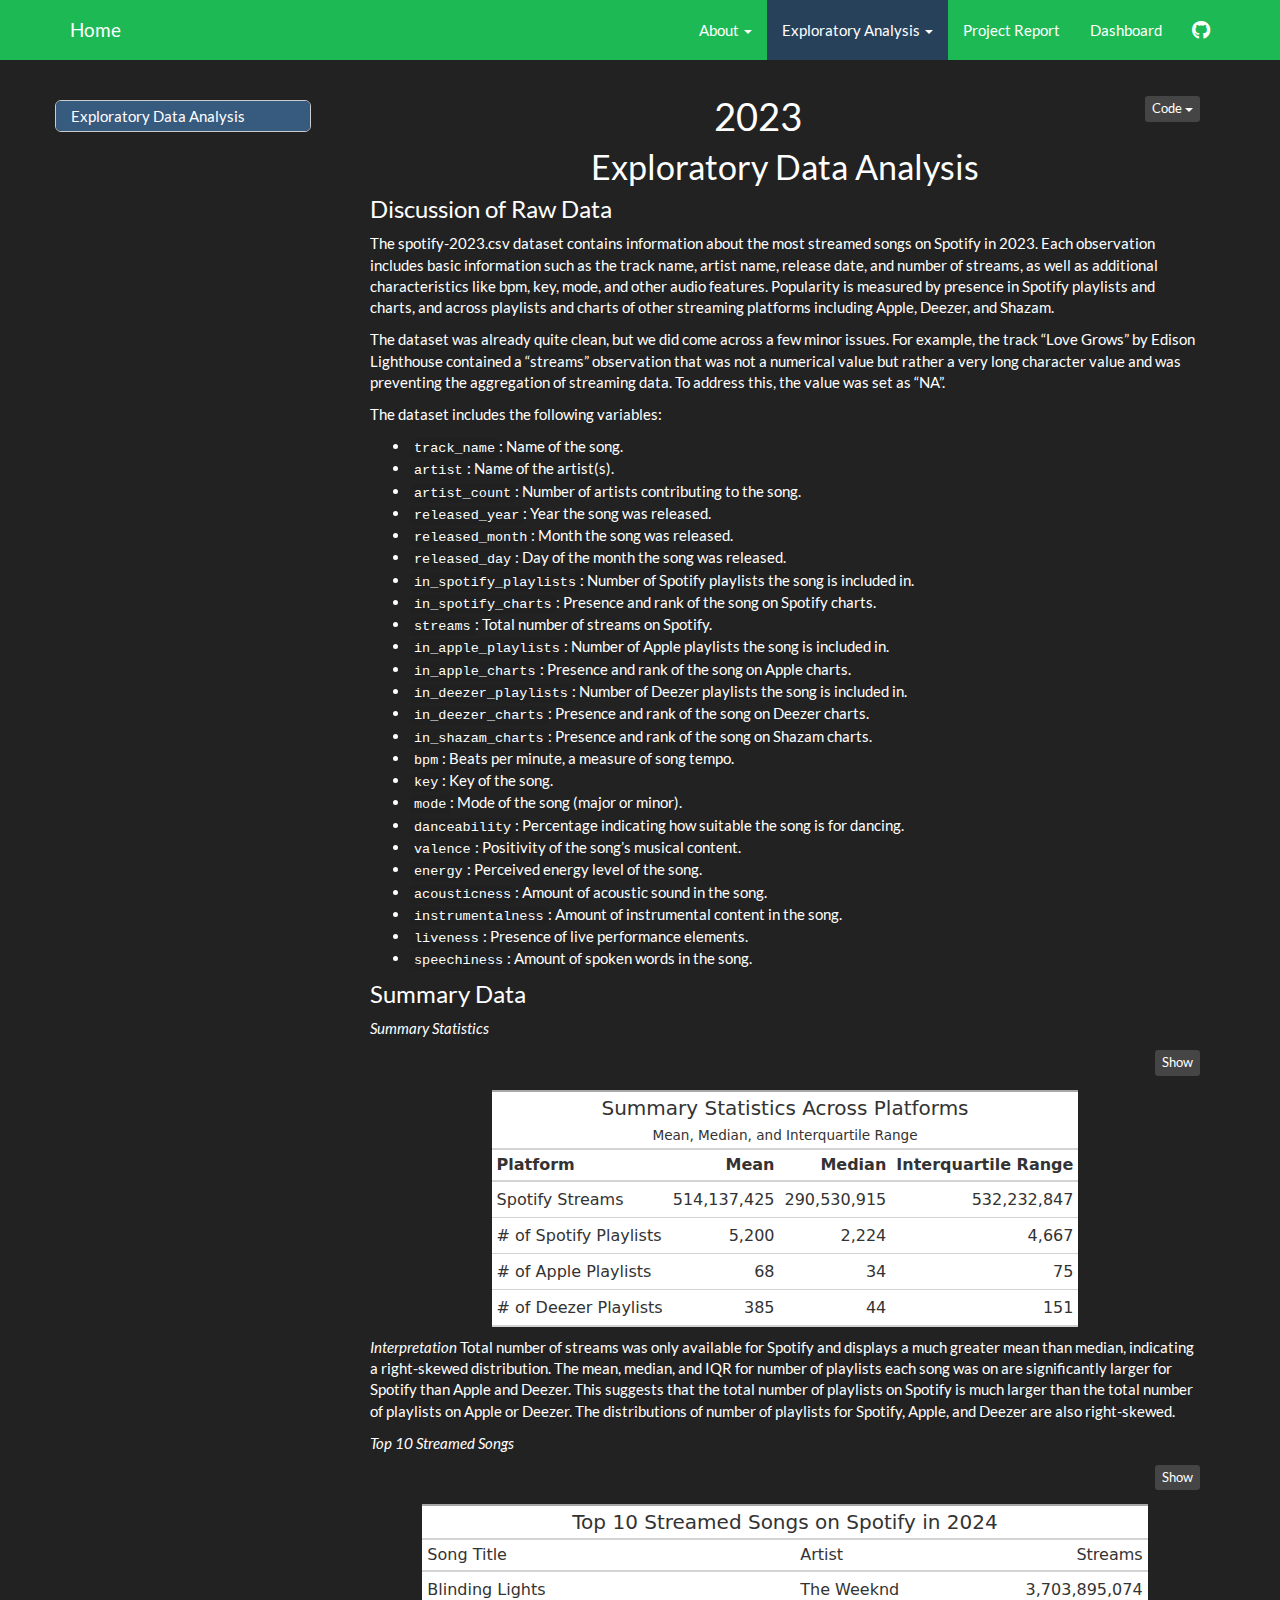
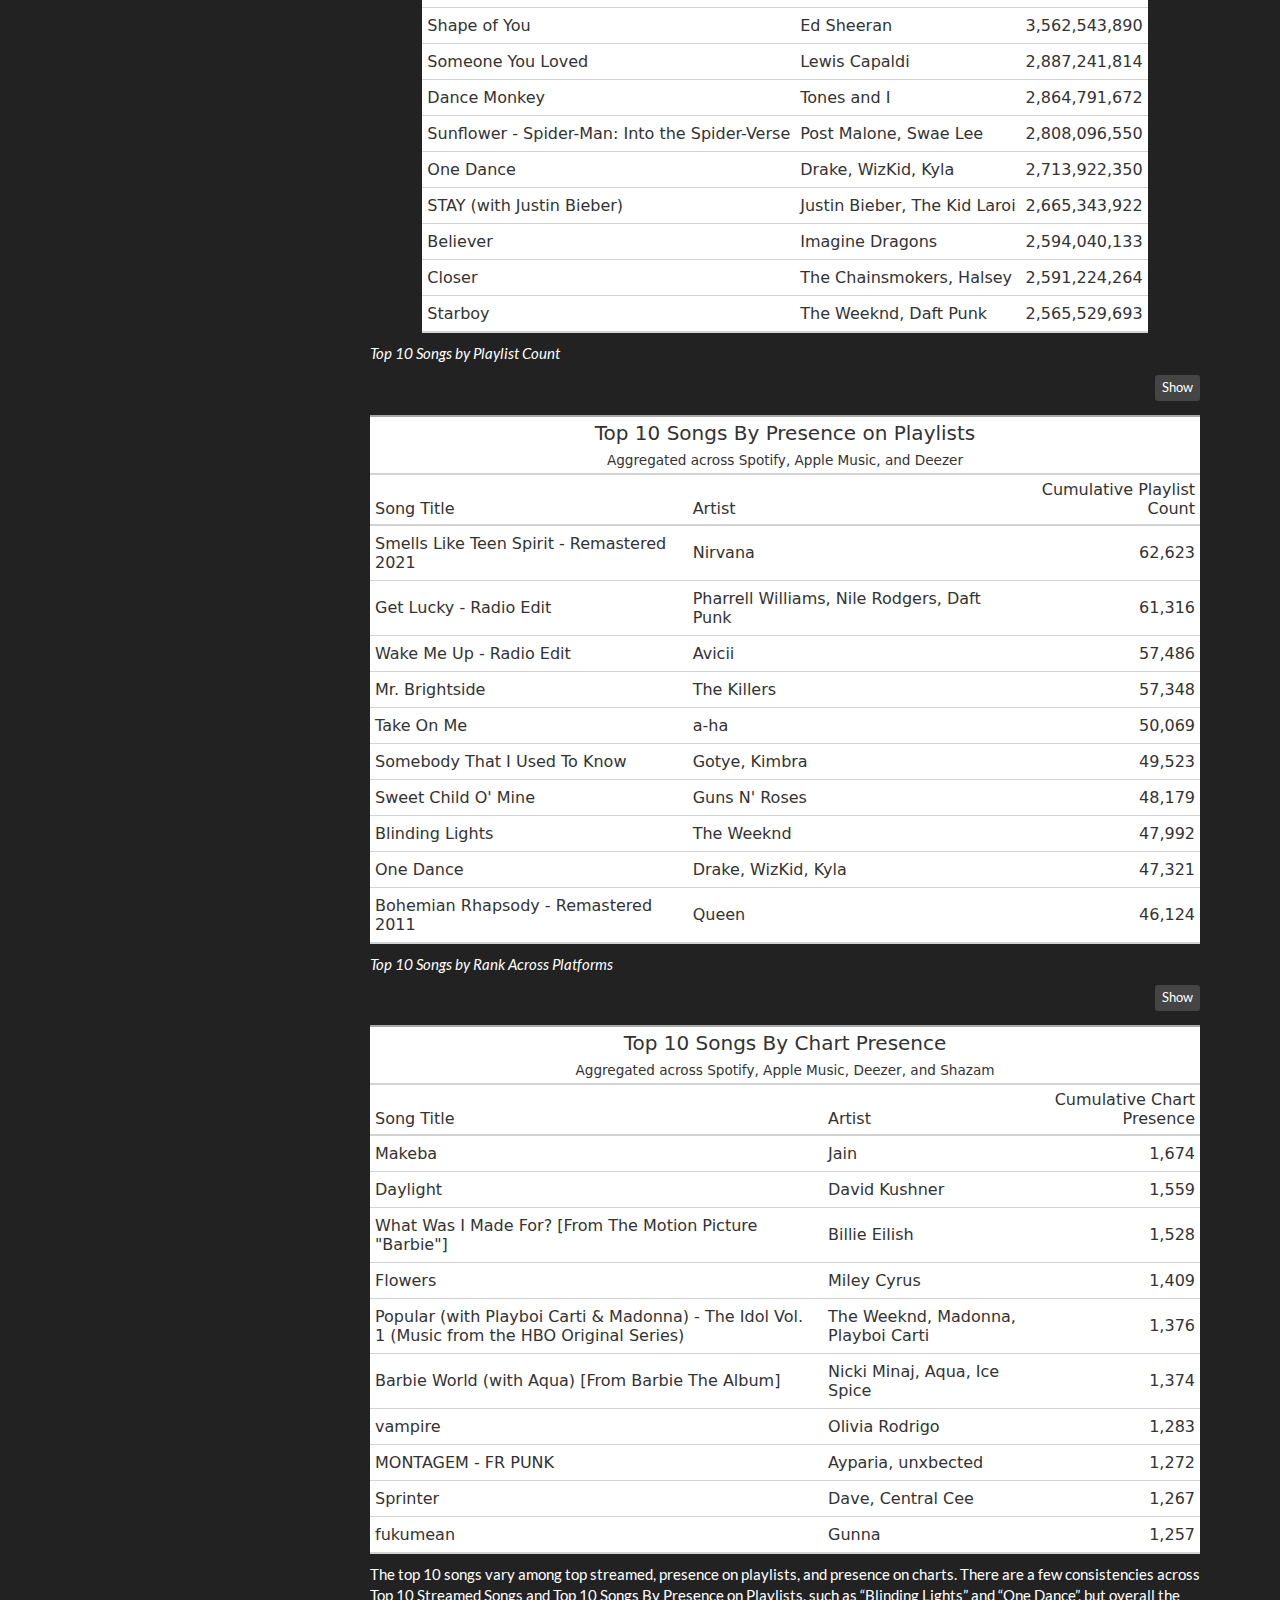
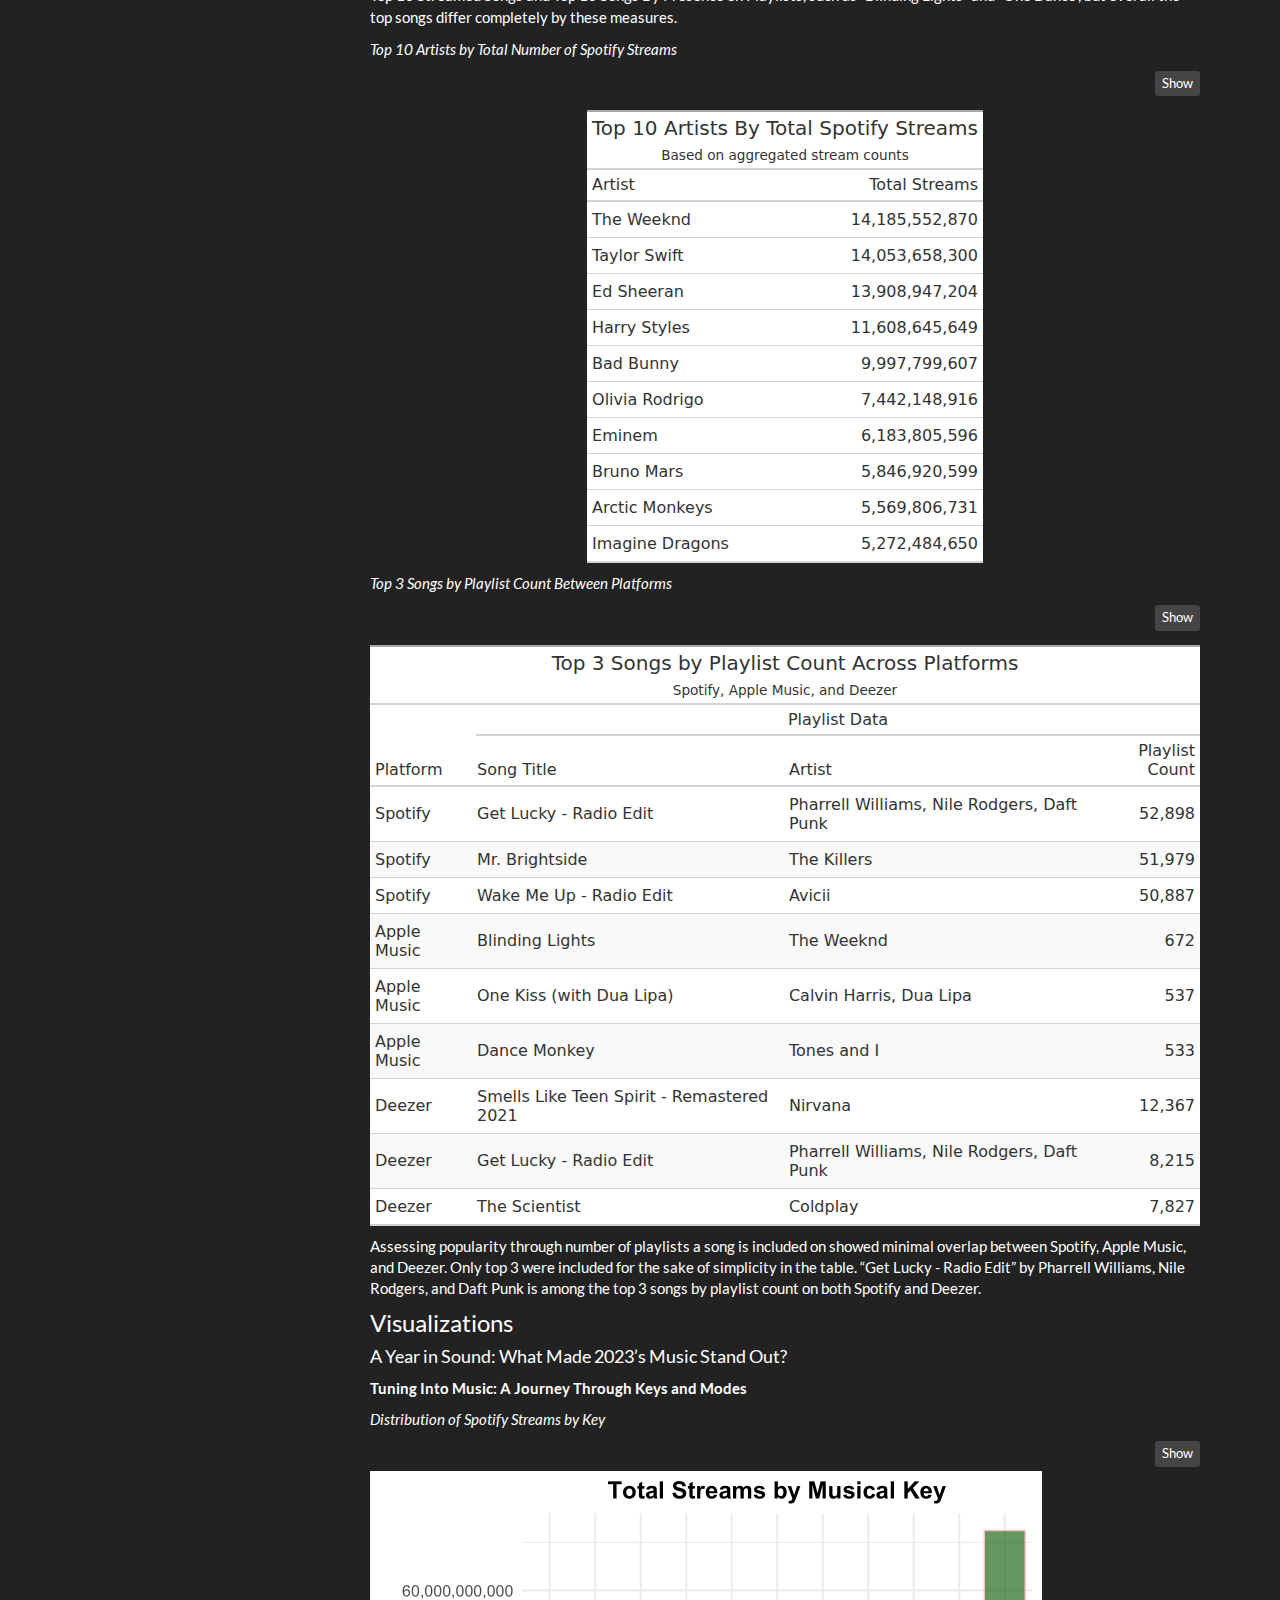
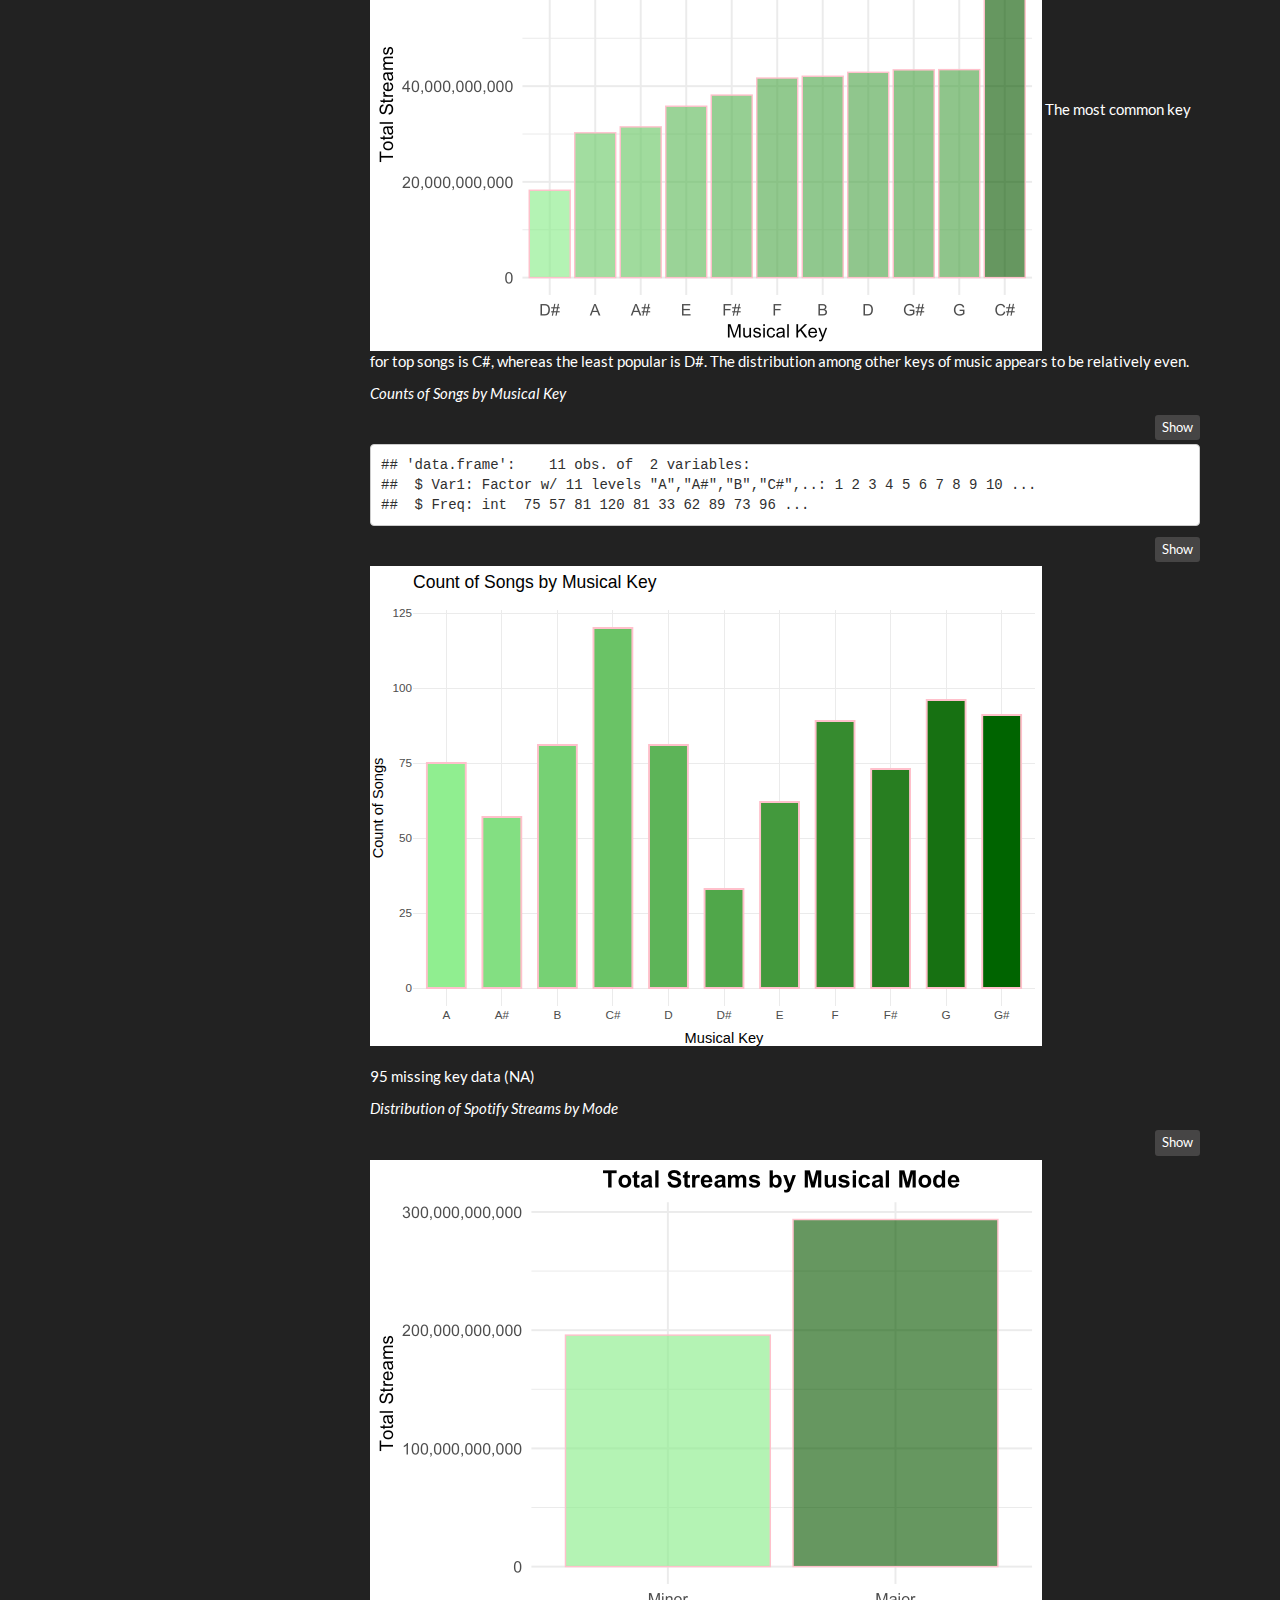
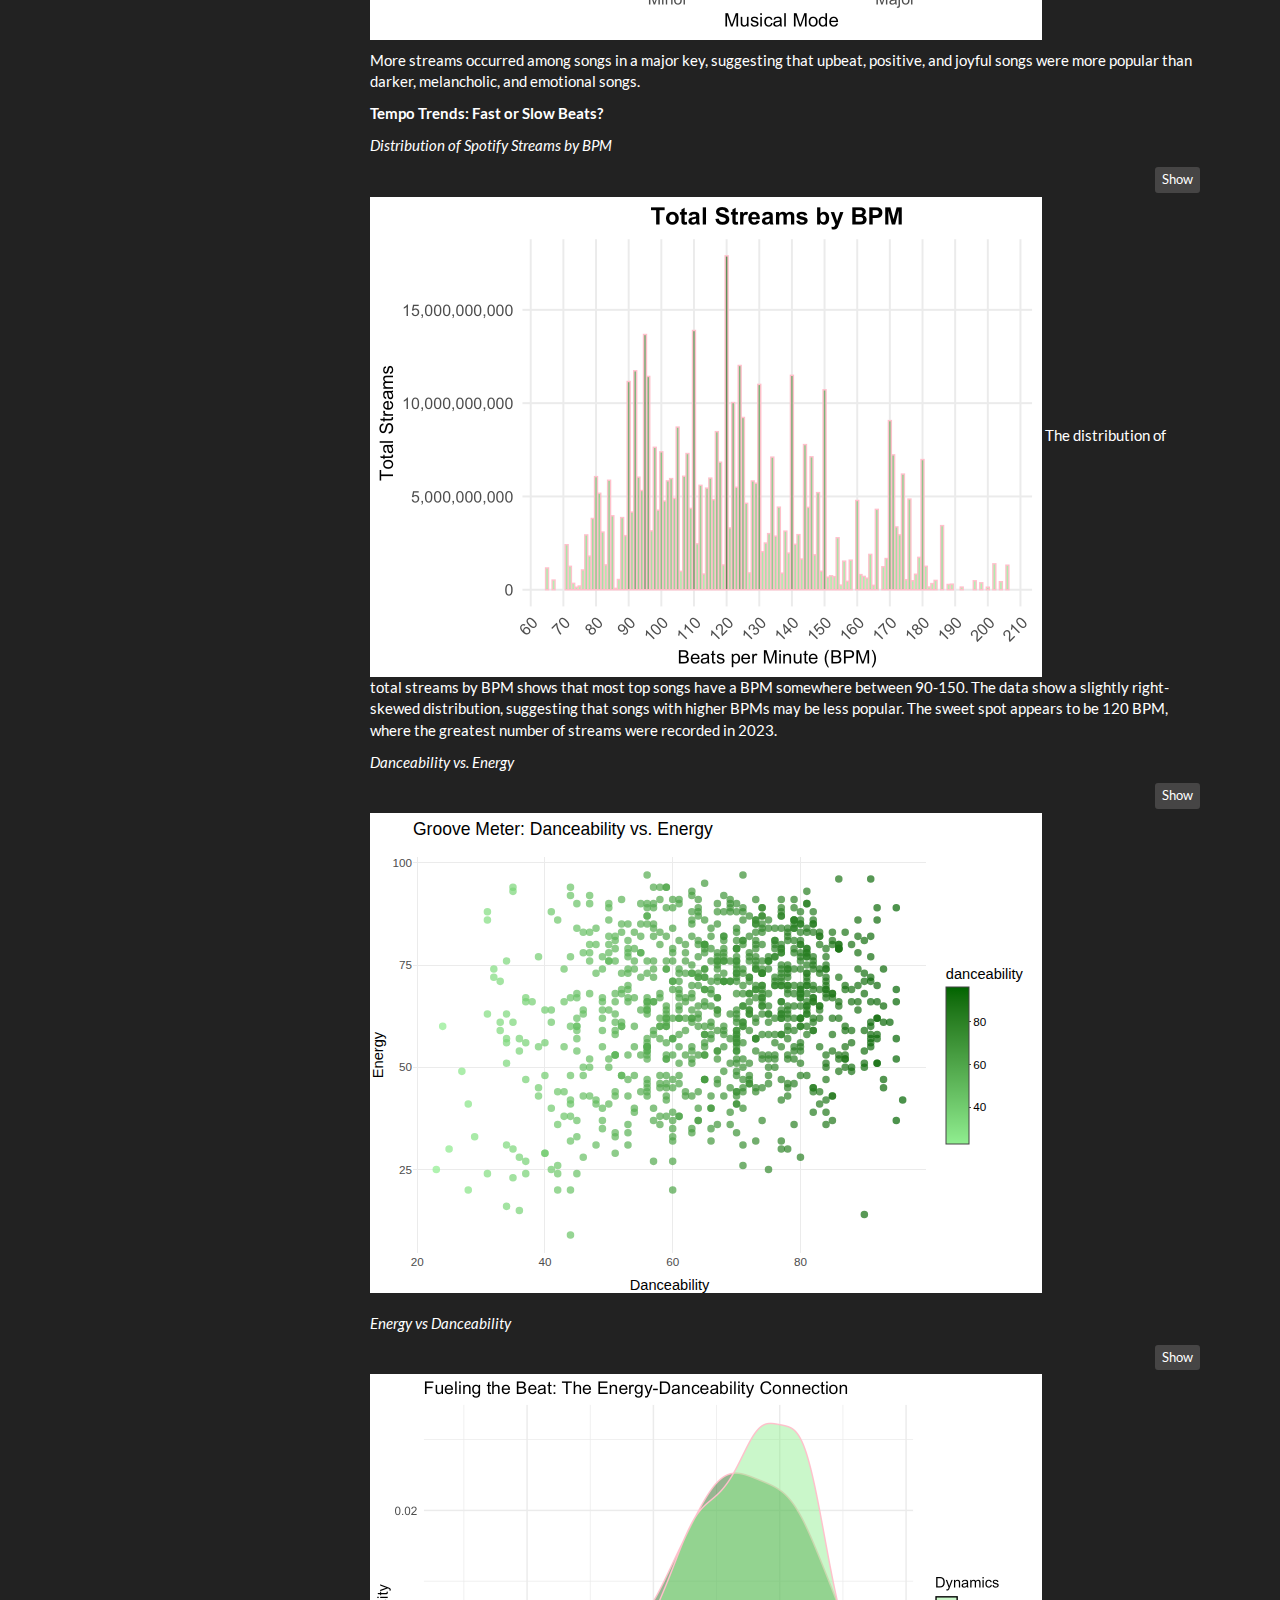
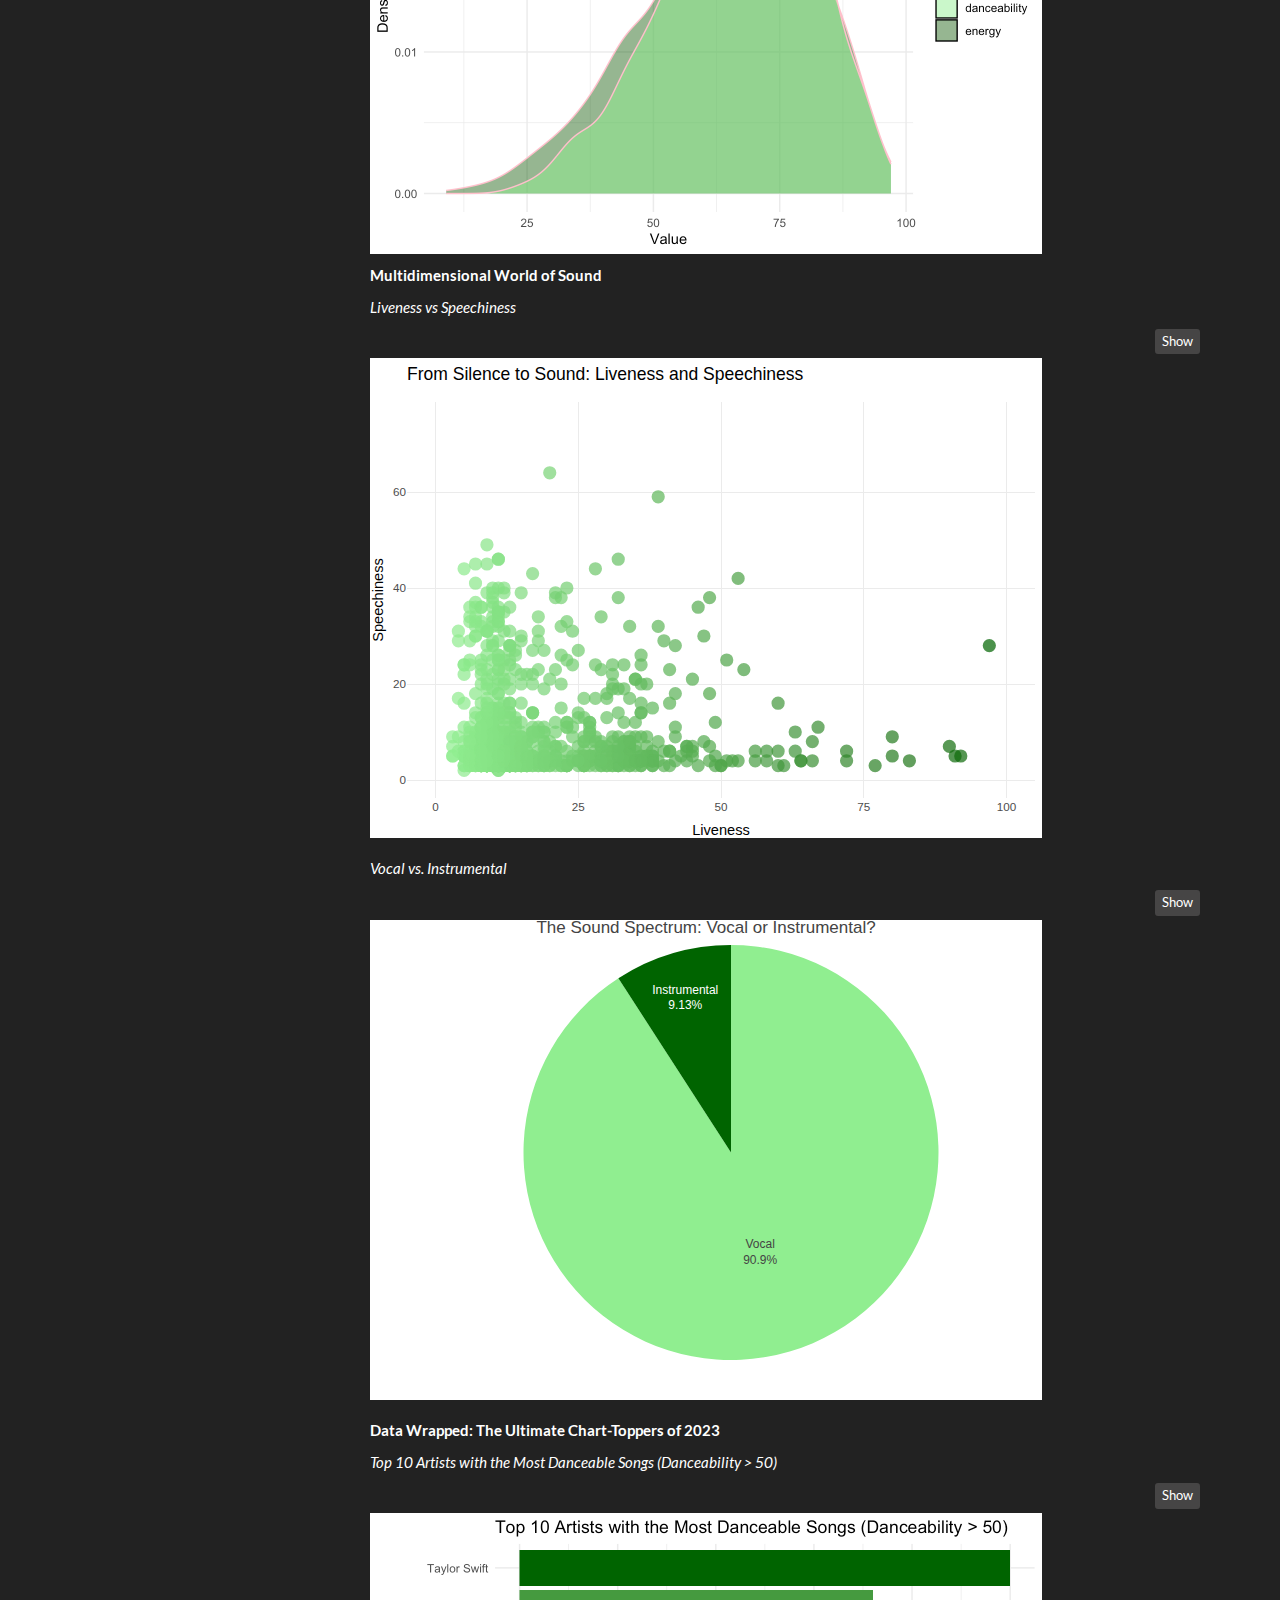
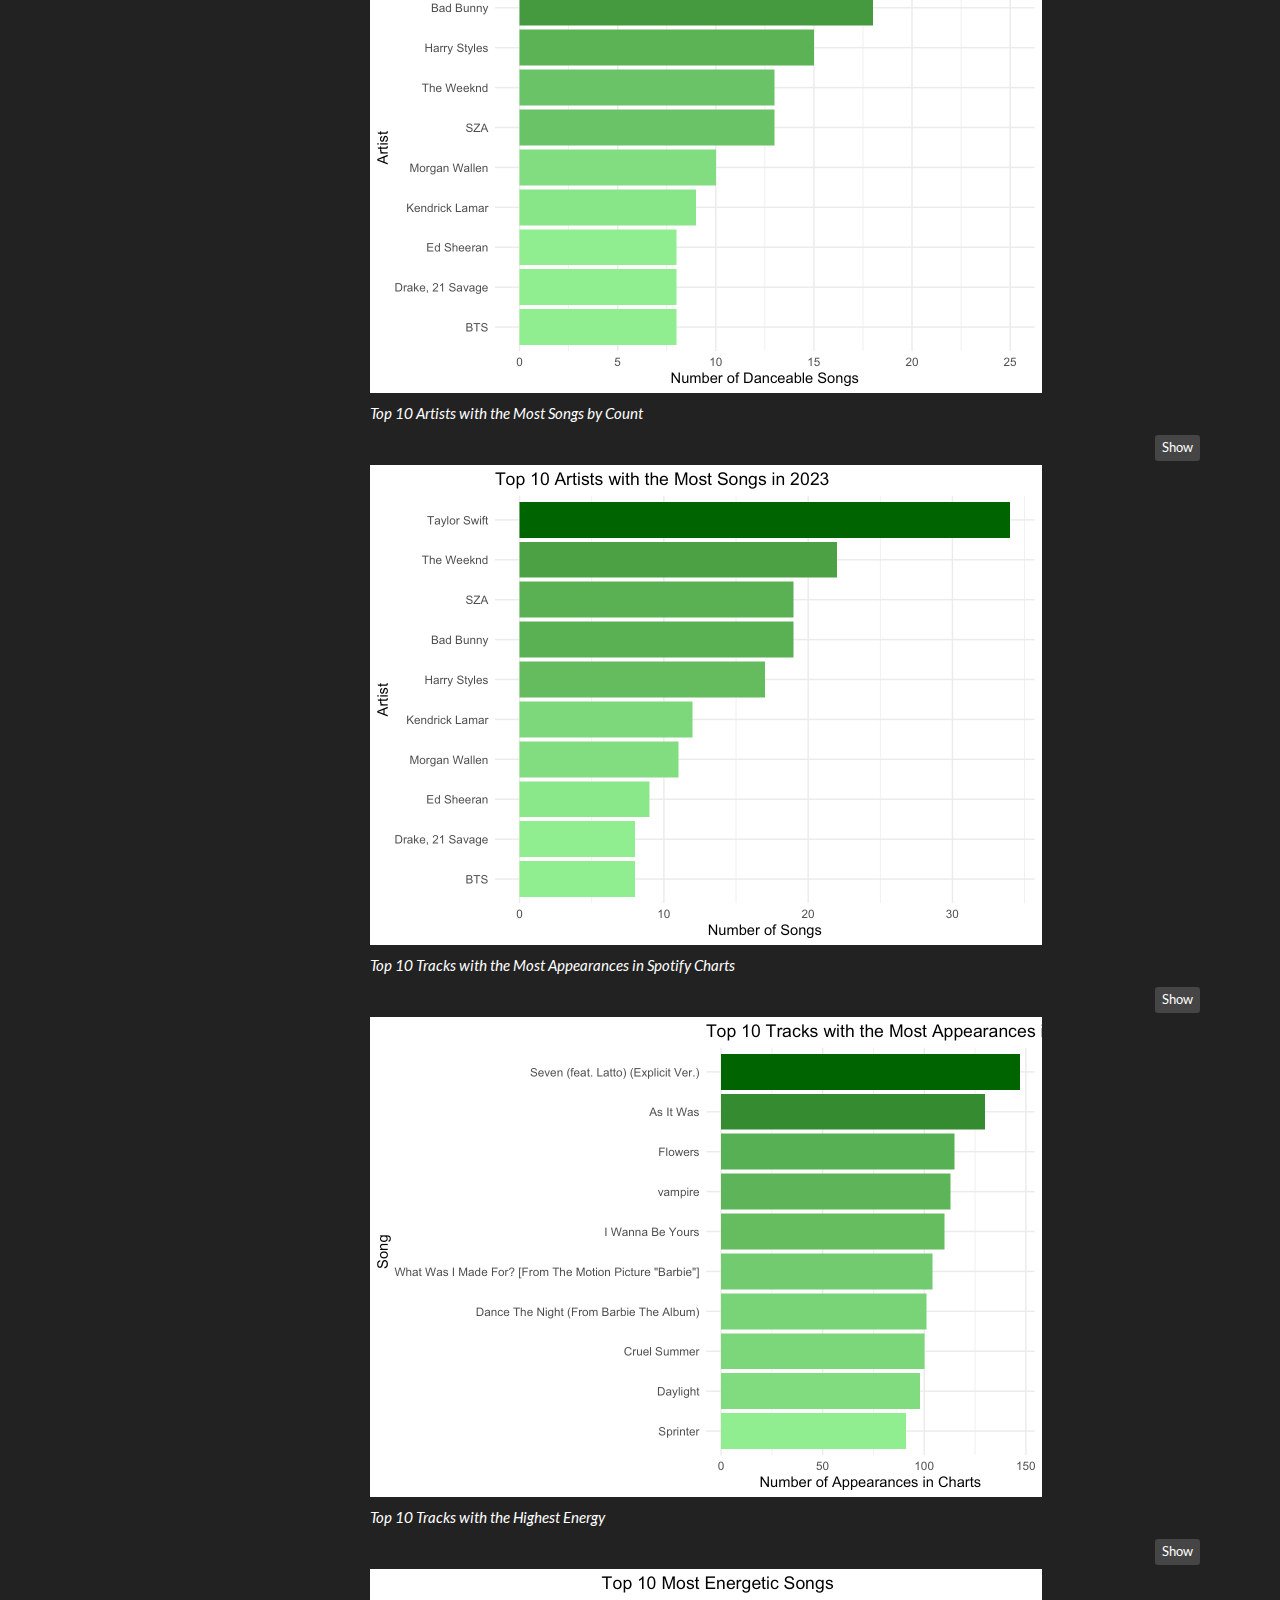
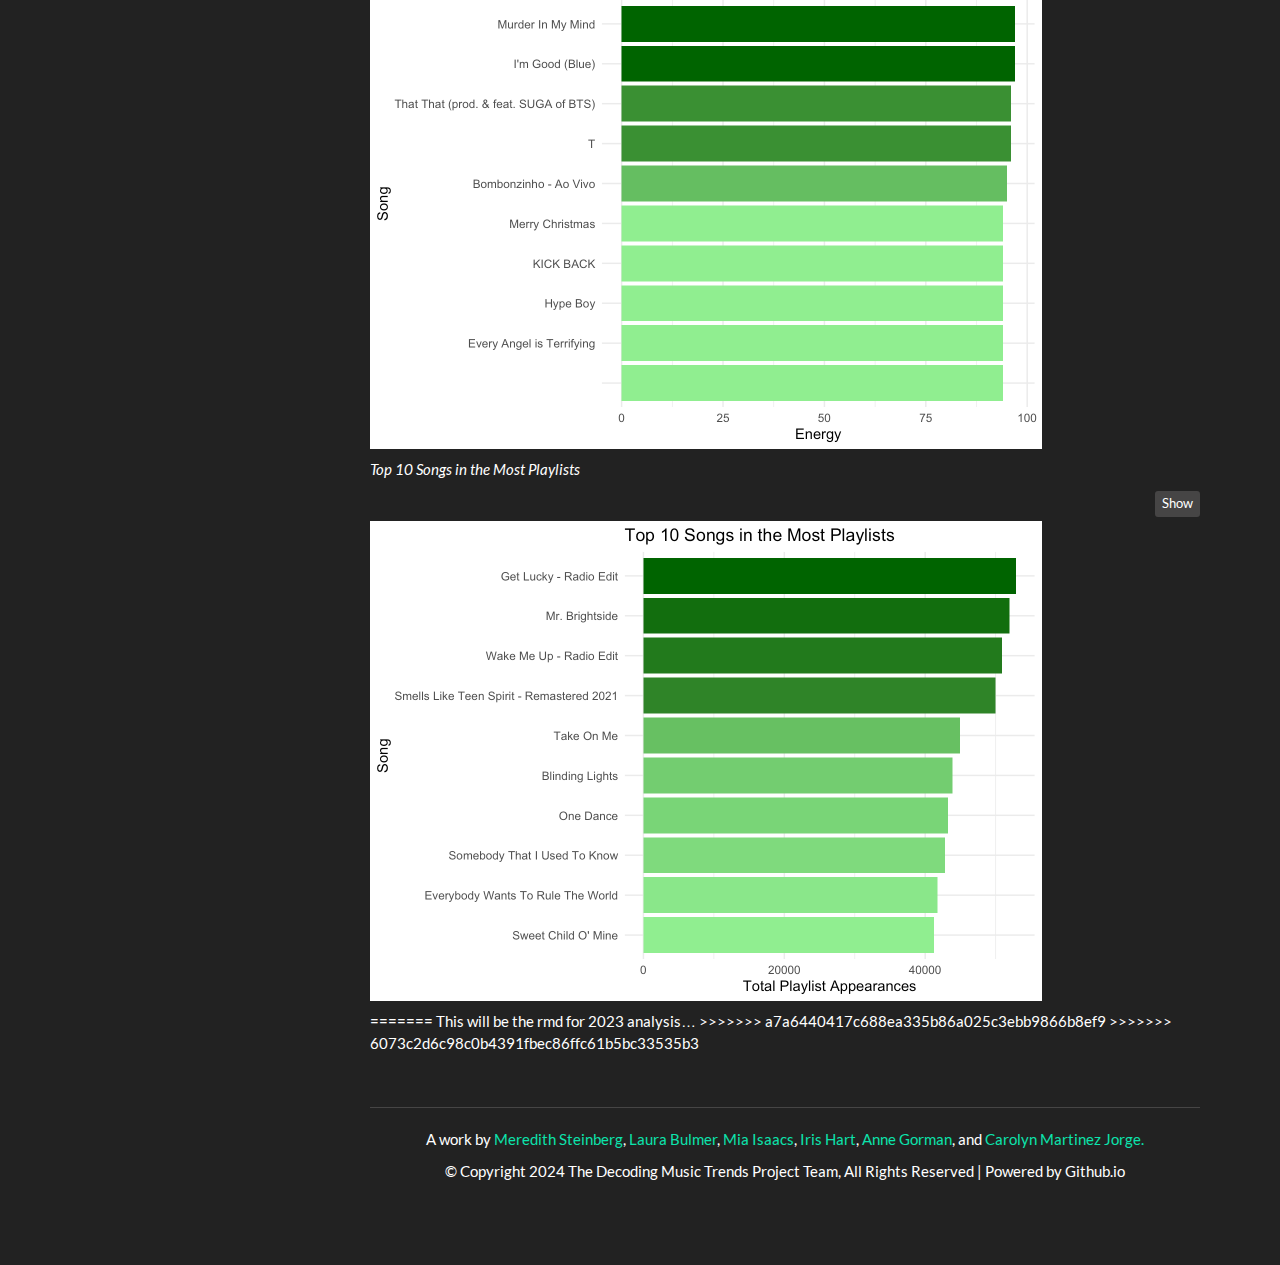
==== commit 7d906b56: "2023 plots to shiny dashboard + updating shiny text" ====
--- a/2023.html
+++ b/2023.html
@@ -523,23 +523,23 @@
     ),
     locations = cells_column_labels()
   )</code></pre>
-<div id="kncfjpobai" style="padding-left:0px;padding-right:0px;padding-top:10px;padding-bottom:10px;overflow-x:auto;overflow-y:auto;width:auto;height:auto;">
-<style>#kncfjpobai table {
+<div id="yahjtiglcz" style="padding-left:0px;padding-right:0px;padding-top:10px;padding-bottom:10px;overflow-x:auto;overflow-y:auto;width:auto;height:auto;">
+<style>#yahjtiglcz table {
   font-family: system-ui, 'Segoe UI', Roboto, Helvetica, Arial, sans-serif, 'Apple Color Emoji', 'Segoe UI Emoji', 'Segoe UI Symbol', 'Noto Color Emoji';
   -webkit-font-smoothing: antialiased;
   -moz-osx-font-smoothing: grayscale;
 }
 
-#kncfjpobai thead, #kncfjpobai tbody, #kncfjpobai tfoot, #kncfjpobai tr, #kncfjpobai td, #kncfjpobai th {
+#yahjtiglcz thead, #yahjtiglcz tbody, #yahjtiglcz tfoot, #yahjtiglcz tr, #yahjtiglcz td, #yahjtiglcz th {
   border-style: none;
 }
 
-#kncfjpobai p {
+#yahjtiglcz p {
   margin: 0;
   padding: 0;
 }
 
-#kncfjpobai .gt_table {
+#yahjtiglcz .gt_table {
   display: table;
   border-collapse: collapse;
   line-height: normal;
@@ -565,12 +565,12 @@
   border-left-color: #D3D3D3;
 }
 
-#kncfjpobai .gt_caption {
+#yahjtiglcz .gt_caption {
   padding-top: 4px;
   padding-bottom: 4px;
 }
 
-#kncfjpobai .gt_title {
+#yahjtiglcz .gt_title {
   color: #333333;
   font-size: 125%;
   font-weight: initial;
@@ -582,7 +582,7 @@
   border-bottom-width: 0;
 }
 
-#kncfjpobai .gt_subtitle {
+#yahjtiglcz .gt_subtitle {
   color: #333333;
   font-size: 85%;
   font-weight: initial;
@@ -594,7 +594,7 @@
   border-top-width: 0;
 }
 
-#kncfjpobai .gt_heading {
+#yahjtiglcz .gt_heading {
   background-color: #FFFFFF;
   text-align: center;
   border-bottom-color: #FFFFFF;
@@ -606,13 +606,13 @@
   border-right-color: #D3D3D3;
 }
 
-#kncfjpobai .gt_bottom_border {
-  border-bottom-style: solid;
-  border-bottom-width: 2px;
-  border-bottom-color: #D3D3D3;
-}
-
-#kncfjpobai .gt_col_headings {
+#yahjtiglcz .gt_bottom_border {
+  border-bottom-style: solid;
+  border-bottom-width: 2px;
+  border-bottom-color: #D3D3D3;
+}
+
+#yahjtiglcz .gt_col_headings {
   border-top-style: solid;
   border-top-width: 2px;
   border-top-color: #D3D3D3;
@@ -627,7 +627,7 @@
   border-right-color: #D3D3D3;
 }
 
-#kncfjpobai .gt_col_heading {
+#yahjtiglcz .gt_col_heading {
   color: #333333;
   background-color: #FFFFFF;
   font-size: 100%;
@@ -647,7 +647,7 @@
   overflow-x: hidden;
 }
 
-#kncfjpobai .gt_column_spanner_outer {
+#yahjtiglcz .gt_column_spanner_outer {
   color: #333333;
   background-color: #FFFFFF;
   font-size: 100%;
@@ -659,15 +659,15 @@
   padding-right: 4px;
 }
 
-#kncfjpobai .gt_column_spanner_outer:first-child {
+#yahjtiglcz .gt_column_spanner_outer:first-child {
   padding-left: 0;
 }
 
-#kncfjpobai .gt_column_spanner_outer:last-child {
+#yahjtiglcz .gt_column_spanner_outer:last-child {
   padding-right: 0;
 }
 
-#kncfjpobai .gt_column_spanner {
+#yahjtiglcz .gt_column_spanner {
   border-bottom-style: solid;
   border-bottom-width: 2px;
   border-bottom-color: #D3D3D3;
@@ -679,11 +679,11 @@
   width: 100%;
 }
 
-#kncfjpobai .gt_spanner_row {
+#yahjtiglcz .gt_spanner_row {
   border-bottom-style: hidden;
 }
 
-#kncfjpobai .gt_group_heading {
+#yahjtiglcz .gt_group_heading {
   padding-top: 8px;
   padding-bottom: 8px;
   padding-left: 5px;
@@ -709,7 +709,7 @@
   text-align: left;
 }
 
-#kncfjpobai .gt_empty_group_heading {
+#yahjtiglcz .gt_empty_group_heading {
   padding: 0.5px;
   color: #333333;
   background-color: #FFFFFF;
@@ -724,15 +724,15 @@
   vertical-align: middle;
 }
 
-#kncfjpobai .gt_from_md > :first-child {
+#yahjtiglcz .gt_from_md > :first-child {
   margin-top: 0;
 }
 
-#kncfjpobai .gt_from_md > :last-child {
+#yahjtiglcz .gt_from_md > :last-child {
   margin-bottom: 0;
 }
 
-#kncfjpobai .gt_row {
+#yahjtiglcz .gt_row {
   padding-top: 8px;
   padding-bottom: 8px;
   padding-left: 5px;
@@ -751,7 +751,7 @@
   overflow-x: hidden;
 }
 
-#kncfjpobai .gt_stub {
+#yahjtiglcz .gt_stub {
   color: #333333;
   background-color: #FFFFFF;
   font-size: 100%;
@@ -764,7 +764,7 @@
   padding-right: 5px;
 }
 
-#kncfjpobai .gt_stub_row_group {
+#yahjtiglcz .gt_stub_row_group {
   color: #333333;
   background-color: #FFFFFF;
   font-size: 100%;
@@ -778,54 +778,54 @@
   vertical-align: top;
 }
 
-#kncfjpobai .gt_row_group_first td {
-  border-top-width: 2px;
-}
-
-#kncfjpobai .gt_row_group_first th {
-  border-top-width: 2px;
-}
-
-#kncfjpobai .gt_summary_row {
-  color: #333333;
-  background-color: #FFFFFF;
-  text-transform: inherit;
-  padding-top: 8px;
-  padding-bottom: 8px;
-  padding-left: 5px;
-  padding-right: 5px;
-}
-
-#kncfjpobai .gt_first_summary_row {
-  border-top-style: solid;
-  border-top-color: #D3D3D3;
-}
-
-#kncfjpobai .gt_first_summary_row.thick {
-  border-top-width: 2px;
-}
-
-#kncfjpobai .gt_last_summary_row {
-  padding-top: 8px;
-  padding-bottom: 8px;
-  padding-left: 5px;
-  padding-right: 5px;
-  border-bottom-style: solid;
-  border-bottom-width: 2px;
-  border-bottom-color: #D3D3D3;
-}
-
-#kncfjpobai .gt_grand_summary_row {
-  color: #333333;
-  background-color: #FFFFFF;
-  text-transform: inherit;
-  padding-top: 8px;
-  padding-bottom: 8px;
-  padding-left: 5px;
-  padding-right: 5px;
-}
-
-#kncfjpobai .gt_first_grand_summary_row {
+#yahjtiglcz .gt_row_group_first td {
+  border-top-width: 2px;
+}
+
+#yahjtiglcz .gt_row_group_first th {
+  border-top-width: 2px;
+}
+
+#yahjtiglcz .gt_summary_row {
+  color: #333333;
+  background-color: #FFFFFF;
+  text-transform: inherit;
+  padding-top: 8px;
+  padding-bottom: 8px;
+  padding-left: 5px;
+  padding-right: 5px;
+}
+
+#yahjtiglcz .gt_first_summary_row {
+  border-top-style: solid;
+  border-top-color: #D3D3D3;
+}
+
+#yahjtiglcz .gt_first_summary_row.thick {
+  border-top-width: 2px;
+}
+
+#yahjtiglcz .gt_last_summary_row {
+  padding-top: 8px;
+  padding-bottom: 8px;
+  padding-left: 5px;
+  padding-right: 5px;
+  border-bottom-style: solid;
+  border-bottom-width: 2px;
+  border-bottom-color: #D3D3D3;
+}
+
+#yahjtiglcz .gt_grand_summary_row {
+  color: #333333;
+  background-color: #FFFFFF;
+  text-transform: inherit;
+  padding-top: 8px;
+  padding-bottom: 8px;
+  padding-left: 5px;
+  padding-right: 5px;
+}
+
+#yahjtiglcz .gt_first_grand_summary_row {
   padding-top: 8px;
   padding-bottom: 8px;
   padding-left: 5px;
@@ -835,7 +835,7 @@
   border-top-color: #D3D3D3;
 }
 
-#kncfjpobai .gt_last_grand_summary_row_top {
+#yahjtiglcz .gt_last_grand_summary_row_top {
   padding-top: 8px;
   padding-bottom: 8px;
   padding-left: 5px;
@@ -845,20 +845,20 @@
   border-bottom-color: #D3D3D3;
 }
 
-#kncfjpobai .gt_striped {
+#yahjtiglcz .gt_striped {
   background-color: rgba(128, 128, 128, 0.05);
 }
 
-#kncfjpobai .gt_table_body {
-  border-top-style: solid;
-  border-top-width: 2px;
-  border-top-color: #D3D3D3;
-  border-bottom-style: solid;
-  border-bottom-width: 2px;
-  border-bottom-color: #D3D3D3;
-}
-
-#kncfjpobai .gt_footnotes {
+#yahjtiglcz .gt_table_body {
+  border-top-style: solid;
+  border-top-width: 2px;
+  border-top-color: #D3D3D3;
+  border-bottom-style: solid;
+  border-bottom-width: 2px;
+  border-bottom-color: #D3D3D3;
+}
+
+#yahjtiglcz .gt_footnotes {
   color: #333333;
   background-color: #FFFFFF;
   border-bottom-style: none;
@@ -872,7 +872,7 @@
   border-right-color: #D3D3D3;
 }
 
-#kncfjpobai .gt_footnote {
+#yahjtiglcz .gt_footnote {
   margin: 0px;
   font-size: 90%;
   padding-top: 4px;
@@ -881,7 +881,7 @@
   padding-right: 5px;
 }
 
-#kncfjpobai .gt_sourcenotes {
+#yahjtiglcz .gt_sourcenotes {
   color: #333333;
   background-color: #FFFFFF;
   border-bottom-style: none;
@@ -895,7 +895,7 @@
   border-right-color: #D3D3D3;
 }
 
-#kncfjpobai .gt_sourcenote {
+#yahjtiglcz .gt_sourcenote {
   font-size: 90%;
   padding-top: 4px;
   padding-bottom: 4px;
@@ -903,72 +903,72 @@
   padding-right: 5px;
 }
 
-#kncfjpobai .gt_left {
+#yahjtiglcz .gt_left {
   text-align: left;
 }
 
-#kncfjpobai .gt_center {
+#yahjtiglcz .gt_center {
   text-align: center;
 }
 
-#kncfjpobai .gt_right {
+#yahjtiglcz .gt_right {
   text-align: right;
   font-variant-numeric: tabular-nums;
 }
 
-#kncfjpobai .gt_font_normal {
+#yahjtiglcz .gt_font_normal {
   font-weight: normal;
 }
 
-#kncfjpobai .gt_font_bold {
+#yahjtiglcz .gt_font_bold {
   font-weight: bold;
 }
 
-#kncfjpobai .gt_font_italic {
+#yahjtiglcz .gt_font_italic {
   font-style: italic;
 }
 
-#kncfjpobai .gt_super {
+#yahjtiglcz .gt_super {
   font-size: 65%;
 }
 
-#kncfjpobai .gt_footnote_marks {
+#yahjtiglcz .gt_footnote_marks {
   font-size: 75%;
   vertical-align: 0.4em;
   position: initial;
 }
 
-#kncfjpobai .gt_asterisk {
+#yahjtiglcz .gt_asterisk {
   font-size: 100%;
   vertical-align: 0;
 }
 
-#kncfjpobai .gt_indent_1 {
+#yahjtiglcz .gt_indent_1 {
   text-indent: 5px;
 }
 
-#kncfjpobai .gt_indent_2 {
+#yahjtiglcz .gt_indent_2 {
   text-indent: 10px;
 }
 
-#kncfjpobai .gt_indent_3 {
+#yahjtiglcz .gt_indent_3 {
   text-indent: 15px;
 }
 
-#kncfjpobai .gt_indent_4 {
+#yahjtiglcz .gt_indent_4 {
   text-indent: 20px;
 }
 
-#kncfjpobai .gt_indent_5 {
+#yahjtiglcz .gt_indent_5 {
   text-indent: 25px;
 }
 
-#kncfjpobai .katex-display {
+#yahjtiglcz .katex-display {
   display: inline-flex !important;
   margin-bottom: 0.75em !important;
 }
 
-#kncfjpobai div.Reactable > div.rt-table > div.rt-thead > div.rt-tr.rt-tr-group-header > div.rt-th-group:after {
+#yahjtiglcz div.Reactable > div.rt-table > div.rt-thead > div.rt-tr.rt-tr-group-header > div.rt-th-group:after {
   height: 0px !important;
 }
 </style>
@@ -1038,23 +1038,23 @@
          )
 
 table_top10streamed</code></pre>
-<div id="pjjsxzcrtn" style="padding-left:0px;padding-right:0px;padding-top:10px;padding-bottom:10px;overflow-x:auto;overflow-y:auto;width:auto;height:auto;">
-<style>#pjjsxzcrtn table {
+<div id="anzptrrcxg" style="padding-left:0px;padding-right:0px;padding-top:10px;padding-bottom:10px;overflow-x:auto;overflow-y:auto;width:auto;height:auto;">
+<style>#anzptrrcxg table {
   font-family: system-ui, 'Segoe UI', Roboto, Helvetica, Arial, sans-serif, 'Apple Color Emoji', 'Segoe UI Emoji', 'Segoe UI Symbol', 'Noto Color Emoji';
   -webkit-font-smoothing: antialiased;
   -moz-osx-font-smoothing: grayscale;
 }
 
-#pjjsxzcrtn thead, #pjjsxzcrtn tbody, #pjjsxzcrtn tfoot, #pjjsxzcrtn tr, #pjjsxzcrtn td, #pjjsxzcrtn th {
+#anzptrrcxg thead, #anzptrrcxg tbody, #anzptrrcxg tfoot, #anzptrrcxg tr, #anzptrrcxg td, #anzptrrcxg th {
   border-style: none;
 }
 
-#pjjsxzcrtn p {
+#anzptrrcxg p {
   margin: 0;
   padding: 0;
 }
 
-#pjjsxzcrtn .gt_table {
+#anzptrrcxg .gt_table {
   display: table;
   border-collapse: collapse;
   line-height: normal;
@@ -1080,12 +1080,12 @@
   border-left-color: #D3D3D3;
 }
 
-#pjjsxzcrtn .gt_caption {
+#anzptrrcxg .gt_caption {
   padding-top: 4px;
   padding-bottom: 4px;
 }
 
-#pjjsxzcrtn .gt_title {
+#anzptrrcxg .gt_title {
   color: #333333;
   font-size: 125%;
   font-weight: initial;
@@ -1097,7 +1097,7 @@
   border-bottom-width: 0;
 }
 
-#pjjsxzcrtn .gt_subtitle {
+#anzptrrcxg .gt_subtitle {
   color: #333333;
   font-size: 85%;
   font-weight: initial;
@@ -1109,7 +1109,7 @@
   border-top-width: 0;
 }
 
-#pjjsxzcrtn .gt_heading {
+#anzptrrcxg .gt_heading {
   background-color: #FFFFFF;
   text-align: center;
   border-bottom-color: #FFFFFF;
@@ -1121,13 +1121,13 @@
   border-right-color: #D3D3D3;
 }
 
-#pjjsxzcrtn .gt_bottom_border {
-  border-bottom-style: solid;
-  border-bottom-width: 2px;
-  border-bottom-color: #D3D3D3;
-}
-
-#pjjsxzcrtn .gt_col_headings {
+#anzptrrcxg .gt_bottom_border {
+  border-bottom-style: solid;
+  border-bottom-width: 2px;
+  border-bottom-color: #D3D3D3;
+}
+
+#anzptrrcxg .gt_col_headings {
   border-top-style: solid;
   border-top-width: 2px;
   border-top-color: #D3D3D3;
@@ -1142,7 +1142,7 @@
   border-right-color: #D3D3D3;
 }
 
-#pjjsxzcrtn .gt_col_heading {
+#anzptrrcxg .gt_col_heading {
   color: #333333;
   background-color: #FFFFFF;
   font-size: 100%;
@@ -1162,7 +1162,7 @@
   overflow-x: hidden;
 }
 
-#pjjsxzcrtn .gt_column_spanner_outer {
+#anzptrrcxg .gt_column_spanner_outer {
   color: #333333;
   background-color: #FFFFFF;
   font-size: 100%;
@@ -1174,15 +1174,15 @@
   padding-right: 4px;
 }
 
-#pjjsxzcrtn .gt_column_spanner_outer:first-child {
+#anzptrrcxg .gt_column_spanner_outer:first-child {
   padding-left: 0;
 }
 
-#pjjsxzcrtn .gt_column_spanner_outer:last-child {
+#anzptrrcxg .gt_column_spanner_outer:last-child {
   padding-right: 0;
 }
 
-#pjjsxzcrtn .gt_column_spanner {
+#anzptrrcxg .gt_column_spanner {
   border-bottom-style: solid;
   border-bottom-width: 2px;
   border-bottom-color: #D3D3D3;
@@ -1194,11 +1194,11 @@
   width: 100%;
 }
 
-#pjjsxzcrtn .gt_spanner_row {
+#anzptrrcxg .gt_spanner_row {
   border-bottom-style: hidden;
 }
 
-#pjjsxzcrtn .gt_group_heading {
+#anzptrrcxg .gt_group_heading {
   padding-top: 8px;
   padding-bottom: 8px;
   padding-left: 5px;
@@ -1224,7 +1224,7 @@
   text-align: left;
 }
 
-#pjjsxzcrtn .gt_empty_group_heading {
+#anzptrrcxg .gt_empty_group_heading {
   padding: 0.5px;
   color: #333333;
   background-color: #FFFFFF;
@@ -1239,15 +1239,15 @@
   vertical-align: middle;
 }
 
-#pjjsxzcrtn .gt_from_md > :first-child {
+#anzptrrcxg .gt_from_md > :first-child {
   margin-top: 0;
 }
 
-#pjjsxzcrtn .gt_from_md > :last-child {
+#anzptrrcxg .gt_from_md > :last-child {
   margin-bottom: 0;
 }
 
-#pjjsxzcrtn .gt_row {
+#anzptrrcxg .gt_row {
   padding-top: 8px;
   padding-bottom: 8px;
   padding-left: 5px;
@@ -1266,7 +1266,7 @@
   overflow-x: hidden;
 }
 
-#pjjsxzcrtn .gt_stub {
+#anzptrrcxg .gt_stub {
   color: #333333;
   background-color: #FFFFFF;
   font-size: 100%;
@@ -1279,7 +1279,7 @@
   padding-right: 5px;
 }
 
-#pjjsxzcrtn .gt_stub_row_group {
+#anzptrrcxg .gt_stub_row_group {
   color: #333333;
   background-color: #FFFFFF;
   font-size: 100%;
@@ -1293,54 +1293,54 @@
   vertical-align: top;
 }
 
-#pjjsxzcrtn .gt_row_group_first td {
-  border-top-width: 2px;
-}
-
-#pjjsxzcrtn .gt_row_group_first th {
-  border-top-width: 2px;
-}
-
-#pjjsxzcrtn .gt_summary_row {
-  color: #333333;
-  background-color: #FFFFFF;
-  text-transform: inherit;
-  padding-top: 8px;
-  padding-bottom: 8px;
-  padding-left: 5px;
-  padding-right: 5px;
-}
-
-#pjjsxzcrtn .gt_first_summary_row {
-  border-top-style: solid;
-  border-top-color: #D3D3D3;
-}
-
-#pjjsxzcrtn .gt_first_summary_row.thick {
-  border-top-width: 2px;
-}
-
-#pjjsxzcrtn .gt_last_summary_row {
-  padding-top: 8px;
-  padding-bottom: 8px;
-  padding-left: 5px;
-  padding-right: 5px;
-  border-bottom-style: solid;
-  border-bottom-width: 2px;
-  border-bottom-color: #D3D3D3;
-}
-
-#pjjsxzcrtn .gt_grand_summary_row {
-  color: #333333;
-  background-color: #FFFFFF;
-  text-transform: inherit;
-  padding-top: 8px;
-  padding-bottom: 8px;
-  padding-left: 5px;
-  padding-right: 5px;
-}
-
-#pjjsxzcrtn .gt_first_grand_summary_row {
+#anzptrrcxg .gt_row_group_first td {
+  border-top-width: 2px;
+}
+
+#anzptrrcxg .gt_row_group_first th {
+  border-top-width: 2px;
+}
+
+#anzptrrcxg .gt_summary_row {
+  color: #333333;
+  background-color: #FFFFFF;
+  text-transform: inherit;
+  padding-top: 8px;
+  padding-bottom: 8px;
+  padding-left: 5px;
+  padding-right: 5px;
+}
+
+#anzptrrcxg .gt_first_summary_row {
+  border-top-style: solid;
+  border-top-color: #D3D3D3;
+}
+
+#anzptrrcxg .gt_first_summary_row.thick {
+  border-top-width: 2px;
+}
+
+#anzptrrcxg .gt_last_summary_row {
+  padding-top: 8px;
+  padding-bottom: 8px;
+  padding-left: 5px;
+  padding-right: 5px;
+  border-bottom-style: solid;
+  border-bottom-width: 2px;
+  border-bottom-color: #D3D3D3;
+}
+
+#anzptrrcxg .gt_grand_summary_row {
+  color: #333333;
+  background-color: #FFFFFF;
+  text-transform: inherit;
+  padding-top: 8px;
+  padding-bottom: 8px;
+  padding-left: 5px;
+  padding-right: 5px;
+}
+
+#anzptrrcxg .gt_first_grand_summary_row {
   padding-top: 8px;
   padding-bottom: 8px;
   padding-left: 5px;
@@ -1350,7 +1350,7 @@
   border-top-color: #D3D3D3;
 }
 
-#pjjsxzcrtn .gt_last_grand_summary_row_top {
+#anzptrrcxg .gt_last_grand_summary_row_top {
   padding-top: 8px;
   padding-bottom: 8px;
   padding-left: 5px;
@@ -1360,20 +1360,20 @@
   border-bottom-color: #D3D3D3;
 }
 
-#pjjsxzcrtn .gt_striped {
+#anzptrrcxg .gt_striped {
   background-color: rgba(128, 128, 128, 0.05);
 }
 
-#pjjsxzcrtn .gt_table_body {
-  border-top-style: solid;
-  border-top-width: 2px;
-  border-top-color: #D3D3D3;
-  border-bottom-style: solid;
-  border-bottom-width: 2px;
-  border-bottom-color: #D3D3D3;
-}
-
-#pjjsxzcrtn .gt_footnotes {
+#anzptrrcxg .gt_table_body {
+  border-top-style: solid;
+  border-top-width: 2px;
+  border-top-color: #D3D3D3;
+  border-bottom-style: solid;
+  border-bottom-width: 2px;
+  border-bottom-color: #D3D3D3;
+}
+
+#anzptrrcxg .gt_footnotes {
   color: #333333;
   background-color: #FFFFFF;
   border-bottom-style: none;
@@ -1387,7 +1387,7 @@
   border-right-color: #D3D3D3;
 }
 
-#pjjsxzcrtn .gt_footnote {
+#anzptrrcxg .gt_footnote {
   margin: 0px;
   font-size: 90%;
   padding-top: 4px;
@@ -1396,7 +1396,7 @@
   padding-right: 5px;
 }
 
-#pjjsxzcrtn .gt_sourcenotes {
+#anzptrrcxg .gt_sourcenotes {
   color: #333333;
   background-color: #FFFFFF;
   border-bottom-style: none;
@@ -1410,7 +1410,7 @@
   border-right-color: #D3D3D3;
 }
 
-#pjjsxzcrtn .gt_sourcenote {
+#anzptrrcxg .gt_sourcenote {
   font-size: 90%;
   padding-top: 4px;
   padding-bottom: 4px;
@@ -1418,72 +1418,72 @@
   padding-right: 5px;
 }
 
-#pjjsxzcrtn .gt_left {
+#anzptrrcxg .gt_left {
   text-align: left;
 }
 
-#pjjsxzcrtn .gt_center {
+#anzptrrcxg .gt_center {
   text-align: center;
 }
 
-#pjjsxzcrtn .gt_right {
+#anzptrrcxg .gt_right {
   text-align: right;
   font-variant-numeric: tabular-nums;
 }
 
-#pjjsxzcrtn .gt_font_normal {
+#anzptrrcxg .gt_font_normal {
   font-weight: normal;
 }
 
-#pjjsxzcrtn .gt_font_bold {
+#anzptrrcxg .gt_font_bold {
   font-weight: bold;
 }
 
-#pjjsxzcrtn .gt_font_italic {
+#anzptrrcxg .gt_font_italic {
   font-style: italic;
 }
 
-#pjjsxzcrtn .gt_super {
+#anzptrrcxg .gt_super {
   font-size: 65%;
 }
 
-#pjjsxzcrtn .gt_footnote_marks {
+#anzptrrcxg .gt_footnote_marks {
   font-size: 75%;
   vertical-align: 0.4em;
   position: initial;
 }
 
-#pjjsxzcrtn .gt_asterisk {
+#anzptrrcxg .gt_asterisk {
   font-size: 100%;
   vertical-align: 0;
 }
 
-#pjjsxzcrtn .gt_indent_1 {
+#anzptrrcxg .gt_indent_1 {
   text-indent: 5px;
 }
 
-#pjjsxzcrtn .gt_indent_2 {
+#anzptrrcxg .gt_indent_2 {
   text-indent: 10px;
 }
 
-#pjjsxzcrtn .gt_indent_3 {
+#anzptrrcxg .gt_indent_3 {
   text-indent: 15px;
 }
 
-#pjjsxzcrtn .gt_indent_4 {
+#anzptrrcxg .gt_indent_4 {
   text-indent: 20px;
 }
 
-#pjjsxzcrtn .gt_indent_5 {
+#anzptrrcxg .gt_indent_5 {
   text-indent: 25px;
 }
 
-#pjjsxzcrtn .katex-display {
+#anzptrrcxg .katex-display {
   display: inline-flex !important;
   margin-bottom: 0.75em !important;
 }
 
-#pjjsxzcrtn div.Reactable > div.rt-table > div.rt-thead > div.rt-tr.rt-tr-group-header > div.rt-th-group:after {
+#anzptrrcxg div.Reactable > div.rt-table > div.rt-thead > div.rt-tr.rt-tr-group-header > div.rt-th-group:after {
   height: 0px !important;
 }
 </style>
@@ -1561,23 +1561,23 @@
   )
 
 table_top10playlist</code></pre>
-<div id="ozrrrztvaj" style="padding-left:0px;padding-right:0px;padding-top:10px;padding-bottom:10px;overflow-x:auto;overflow-y:auto;width:auto;height:auto;">
-<style>#ozrrrztvaj table {
+<div id="kwtmennogd" style="padding-left:0px;padding-right:0px;padding-top:10px;padding-bottom:10px;overflow-x:auto;overflow-y:auto;width:auto;height:auto;">
+<style>#kwtmennogd table {
   font-family: system-ui, 'Segoe UI', Roboto, Helvetica, Arial, sans-serif, 'Apple Color Emoji', 'Segoe UI Emoji', 'Segoe UI Symbol', 'Noto Color Emoji';
   -webkit-font-smoothing: antialiased;
   -moz-osx-font-smoothing: grayscale;
 }
 
-#ozrrrztvaj thead, #ozrrrztvaj tbody, #ozrrrztvaj tfoot, #ozrrrztvaj tr, #ozrrrztvaj td, #ozrrrztvaj th {
+#kwtmennogd thead, #kwtmennogd tbody, #kwtmennogd tfoot, #kwtmennogd tr, #kwtmennogd td, #kwtmennogd th {
   border-style: none;
 }
 
-#ozrrrztvaj p {
+#kwtmennogd p {
   margin: 0;
   padding: 0;
 }
 
-#ozrrrztvaj .gt_table {
+#kwtmennogd .gt_table {
   display: table;
   border-collapse: collapse;
   line-height: normal;
@@ -1603,12 +1603,12 @@
   border-left-color: #D3D3D3;
 }
 
-#ozrrrztvaj .gt_caption {
+#kwtmennogd .gt_caption {
   padding-top: 4px;
   padding-bottom: 4px;
 }
 
-#ozrrrztvaj .gt_title {
+#kwtmennogd .gt_title {
   color: #333333;
   font-size: 125%;
   font-weight: initial;
@@ -1620,7 +1620,7 @@
   border-bottom-width: 0;
 }
 
-#ozrrrztvaj .gt_subtitle {
+#kwtmennogd .gt_subtitle {
   color: #333333;
   font-size: 85%;
   font-weight: initial;
@@ -1632,7 +1632,7 @@
   border-top-width: 0;
 }
 
-#ozrrrztvaj .gt_heading {
+#kwtmennogd .gt_heading {
   background-color: #FFFFFF;
   text-align: center;
   border-bottom-color: #FFFFFF;
@@ -1644,13 +1644,13 @@
   border-right-color: #D3D3D3;
 }
 
-#ozrrrztvaj .gt_bottom_border {
-  border-bottom-style: solid;
-  border-bottom-width: 2px;
-  border-bottom-color: #D3D3D3;
-}
-
-#ozrrrztvaj .gt_col_headings {
+#kwtmennogd .gt_bottom_border {
+  border-bottom-style: solid;
+  border-bottom-width: 2px;
+  border-bottom-color: #D3D3D3;
+}
+
+#kwtmennogd .gt_col_headings {
   border-top-style: solid;
   border-top-width: 2px;
   border-top-color: #D3D3D3;
@@ -1665,7 +1665,7 @@
   border-right-color: #D3D3D3;
 }
 
-#ozrrrztvaj .gt_col_heading {
+#kwtmennogd .gt_col_heading {
   color: #333333;
   background-color: #FFFFFF;
   font-size: 100%;
@@ -1685,7 +1685,7 @@
   overflow-x: hidden;
 }
 
-#ozrrrztvaj .gt_column_spanner_outer {
+#kwtmennogd .gt_column_spanner_outer {
   color: #333333;
   background-color: #FFFFFF;
   font-size: 100%;
@@ -1697,15 +1697,15 @@
   padding-right: 4px;
 }
 
-#ozrrrztvaj .gt_column_spanner_outer:first-child {
+#kwtmennogd .gt_column_spanner_outer:first-child {
   padding-left: 0;
 }
 
-#ozrrrztvaj .gt_column_spanner_outer:last-child {
+#kwtmennogd .gt_column_spanner_outer:last-child {
   padding-right: 0;
 }
 
-#ozrrrztvaj .gt_column_spanner {
+#kwtmennogd .gt_column_spanner {
   border-bottom-style: solid;
   border-bottom-width: 2px;
   border-bottom-color: #D3D3D3;
@@ -1717,11 +1717,11 @@
   width: 100%;
 }
 
-#ozrrrztvaj .gt_spanner_row {
+#kwtmennogd .gt_spanner_row {
   border-bottom-style: hidden;
 }
 
-#ozrrrztvaj .gt_group_heading {
+#kwtmennogd .gt_group_heading {
   padding-top: 8px;
   padding-bottom: 8px;
   padding-left: 5px;
@@ -1747,7 +1747,7 @@
   text-align: left;
 }
 
-#ozrrrztvaj .gt_empty_group_heading {
+#kwtmennogd .gt_empty_group_heading {
   padding: 0.5px;
   color: #333333;
   background-color: #FFFFFF;
@@ -1762,15 +1762,15 @@
   vertical-align: middle;
 }
 
-#ozrrrztvaj .gt_from_md > :first-child {
+#kwtmennogd .gt_from_md > :first-child {
   margin-top: 0;
 }
 
-#ozrrrztvaj .gt_from_md > :last-child {
+#kwtmennogd .gt_from_md > :last-child {
   margin-bottom: 0;
 }
 
-#ozrrrztvaj .gt_row {
+#kwtmennogd .gt_row {
   padding-top: 8px;
   padding-bottom: 8px;
   padding-left: 5px;
@@ -1789,7 +1789,7 @@
   overflow-x: hidden;
 }
 
-#ozrrrztvaj .gt_stub {
+#kwtmennogd .gt_stub {
   color: #333333;
   background-color: #FFFFFF;
   font-size: 100%;
@@ -1802,7 +1802,7 @@
   padding-right: 5px;
 }
 
-#ozrrrztvaj .gt_stub_row_group {
+#kwtmennogd .gt_stub_row_group {
   color: #333333;
   background-color: #FFFFFF;
   font-size: 100%;
@@ -1816,54 +1816,54 @@
   vertical-align: top;
 }
 
-#ozrrrztvaj .gt_row_group_first td {
-  border-top-width: 2px;
-}
-
-#ozrrrztvaj .gt_row_group_first th {
-  border-top-width: 2px;
-}
-
-#ozrrrztvaj .gt_summary_row {
-  color: #333333;
-  background-color: #FFFFFF;
-  text-transform: inherit;
-  padding-top: 8px;
-  padding-bottom: 8px;
-  padding-left: 5px;
-  padding-right: 5px;
-}
-
-#ozrrrztvaj .gt_first_summary_row {
-  border-top-style: solid;
-  border-top-color: #D3D3D3;
-}
-
-#ozrrrztvaj .gt_first_summary_row.thick {
-  border-top-width: 2px;
-}
-
-#ozrrrztvaj .gt_last_summary_row {
-  padding-top: 8px;
-  padding-bottom: 8px;
-  padding-left: 5px;
-  padding-right: 5px;
-  border-bottom-style: solid;
-  border-bottom-width: 2px;
-  border-bottom-color: #D3D3D3;
-}
-
-#ozrrrztvaj .gt_grand_summary_row {
-  color: #333333;
-  background-color: #FFFFFF;
-  text-transform: inherit;
-  padding-top: 8px;
-  padding-bottom: 8px;
-  padding-left: 5px;
-  padding-right: 5px;
-}
-
-#ozrrrztvaj .gt_first_grand_summary_row {
+#kwtmennogd .gt_row_group_first td {
+  border-top-width: 2px;
+}
+
+#kwtmennogd .gt_row_group_first th {
+  border-top-width: 2px;
+}
+
+#kwtmennogd .gt_summary_row {
+  color: #333333;
+  background-color: #FFFFFF;
+  text-transform: inherit;
+  padding-top: 8px;
+  padding-bottom: 8px;
+  padding-left: 5px;
+  padding-right: 5px;
+}
+
+#kwtmennogd .gt_first_summary_row {
+  border-top-style: solid;
+  border-top-color: #D3D3D3;
+}
+
+#kwtmennogd .gt_first_summary_row.thick {
+  border-top-width: 2px;
+}
+
+#kwtmennogd .gt_last_summary_row {
+  padding-top: 8px;
+  padding-bottom: 8px;
+  padding-left: 5px;
+  padding-right: 5px;
+  border-bottom-style: solid;
+  border-bottom-width: 2px;
+  border-bottom-color: #D3D3D3;
+}
+
+#kwtmennogd .gt_grand_summary_row {
+  color: #333333;
+  background-color: #FFFFFF;
+  text-transform: inherit;
+  padding-top: 8px;
+  padding-bottom: 8px;
+  padding-left: 5px;
+  padding-right: 5px;
+}
+
+#kwtmennogd .gt_first_grand_summary_row {
   padding-top: 8px;
   padding-bottom: 8px;
   padding-left: 5px;
@@ -1873,7 +1873,7 @@
   border-top-color: #D3D3D3;
 }
 
-#ozrrrztvaj .gt_last_grand_summary_row_top {
+#kwtmennogd .gt_last_grand_summary_row_top {
   padding-top: 8px;
   padding-bottom: 8px;
   padding-left: 5px;
@@ -1883,20 +1883,20 @@
   border-bottom-color: #D3D3D3;
 }
 
-#ozrrrztvaj .gt_striped {
+#kwtmennogd .gt_striped {
   background-color: rgba(128, 128, 128, 0.05);
 }
 
-#ozrrrztvaj .gt_table_body {
-  border-top-style: solid;
-  border-top-width: 2px;
-  border-top-color: #D3D3D3;
-  border-bottom-style: solid;
-  border-bottom-width: 2px;
-  border-bottom-color: #D3D3D3;
-}
-
-#ozrrrztvaj .gt_footnotes {
+#kwtmennogd .gt_table_body {
+  border-top-style: solid;
+  border-top-width: 2px;
+  border-top-color: #D3D3D3;
+  border-bottom-style: solid;
+  border-bottom-width: 2px;
+  border-bottom-color: #D3D3D3;
+}
+
+#kwtmennogd .gt_footnotes {
   color: #333333;
   background-color: #FFFFFF;
   border-bottom-style: none;
@@ -1910,7 +1910,7 @@
   border-right-color: #D3D3D3;
 }
 
-#ozrrrztvaj .gt_footnote {
+#kwtmennogd .gt_footnote {
   margin: 0px;
   font-size: 90%;
   padding-top: 4px;
@@ -1919,7 +1919,7 @@
   padding-right: 5px;
 }
 
-#ozrrrztvaj .gt_sourcenotes {
+#kwtmennogd .gt_sourcenotes {
   color: #333333;
   background-color: #FFFFFF;
   border-bottom-style: none;
@@ -1933,7 +1933,7 @@
   border-right-color: #D3D3D3;
 }
 
-#ozrrrztvaj .gt_sourcenote {
+#kwtmennogd .gt_sourcenote {
   font-size: 90%;
   padding-top: 4px;
   padding-bottom: 4px;
@@ -1941,72 +1941,72 @@
   padding-right: 5px;
 }
 
-#ozrrrztvaj .gt_left {
+#kwtmennogd .gt_left {
   text-align: left;
 }
 
-#ozrrrztvaj .gt_center {
+#kwtmennogd .gt_center {
   text-align: center;
 }
 
-#ozrrrztvaj .gt_right {
+#kwtmennogd .gt_right {
   text-align: right;
   font-variant-numeric: tabular-nums;
 }
 
-#ozrrrztvaj .gt_font_normal {
+#kwtmennogd .gt_font_normal {
   font-weight: normal;
 }
 
-#ozrrrztvaj .gt_font_bold {
+#kwtmennogd .gt_font_bold {
   font-weight: bold;
 }
 
-#ozrrrztvaj .gt_font_italic {
+#kwtmennogd .gt_font_italic {
   font-style: italic;
 }
 
-#ozrrrztvaj .gt_super {
+#kwtmennogd .gt_super {
   font-size: 65%;
 }
 
-#ozrrrztvaj .gt_footnote_marks {
+#kwtmennogd .gt_footnote_marks {
   font-size: 75%;
   vertical-align: 0.4em;
   position: initial;
 }
 
-#ozrrrztvaj .gt_asterisk {
+#kwtmennogd .gt_asterisk {
   font-size: 100%;
   vertical-align: 0;
 }
 
-#ozrrrztvaj .gt_indent_1 {
+#kwtmennogd .gt_indent_1 {
   text-indent: 5px;
 }
 
-#ozrrrztvaj .gt_indent_2 {
+#kwtmennogd .gt_indent_2 {
   text-indent: 10px;
 }
 
-#ozrrrztvaj .gt_indent_3 {
+#kwtmennogd .gt_indent_3 {
   text-indent: 15px;
 }
 
-#ozrrrztvaj .gt_indent_4 {
+#kwtmennogd .gt_indent_4 {
   text-indent: 20px;
 }
 
-#ozrrrztvaj .gt_indent_5 {
+#kwtmennogd .gt_indent_5 {
   text-indent: 25px;
 }
 
-#ozrrrztvaj .katex-display {
+#kwtmennogd .katex-display {
   display: inline-flex !important;
   margin-bottom: 0.75em !important;
 }
 
-#ozrrrztvaj div.Reactable > div.rt-table > div.rt-thead > div.rt-tr.rt-tr-group-header > div.rt-th-group:after {
+#kwtmennogd div.Reactable > div.rt-table > div.rt-thead > div.rt-tr.rt-tr-group-header > div.rt-th-group:after {
   height: 0px !important;
 }
 </style>
@@ -2086,23 +2086,23 @@
   )
 
 table_top10charts</code></pre>
-<div id="cfacfndnnw" style="padding-left:0px;padding-right:0px;padding-top:10px;padding-bottom:10px;overflow-x:auto;overflow-y:auto;width:auto;height:auto;">
-<style>#cfacfndnnw table {
+<div id="qtahguxokf" style="padding-left:0px;padding-right:0px;padding-top:10px;padding-bottom:10px;overflow-x:auto;overflow-y:auto;width:auto;height:auto;">
+<style>#qtahguxokf table {
   font-family: system-ui, 'Segoe UI', Roboto, Helvetica, Arial, sans-serif, 'Apple Color Emoji', 'Segoe UI Emoji', 'Segoe UI Symbol', 'Noto Color Emoji';
   -webkit-font-smoothing: antialiased;
   -moz-osx-font-smoothing: grayscale;
 }
 
-#cfacfndnnw thead, #cfacfndnnw tbody, #cfacfndnnw tfoot, #cfacfndnnw tr, #cfacfndnnw td, #cfacfndnnw th {
+#qtahguxokf thead, #qtahguxokf tbody, #qtahguxokf tfoot, #qtahguxokf tr, #qtahguxokf td, #qtahguxokf th {
   border-style: none;
 }
 
-#cfacfndnnw p {
+#qtahguxokf p {
   margin: 0;
   padding: 0;
 }
 
-#cfacfndnnw .gt_table {
+#qtahguxokf .gt_table {
   display: table;
   border-collapse: collapse;
   line-height: normal;
@@ -2128,12 +2128,12 @@
   border-left-color: #D3D3D3;
 }
 
-#cfacfndnnw .gt_caption {
+#qtahguxokf .gt_caption {
   padding-top: 4px;
   padding-bottom: 4px;
 }
 
-#cfacfndnnw .gt_title {
+#qtahguxokf .gt_title {
   color: #333333;
   font-size: 125%;
   font-weight: initial;
@@ -2145,7 +2145,7 @@
   border-bottom-width: 0;
 }
 
-#cfacfndnnw .gt_subtitle {
+#qtahguxokf .gt_subtitle {
   color: #333333;
   font-size: 85%;
   font-weight: initial;
@@ -2157,7 +2157,7 @@
   border-top-width: 0;
 }
 
-#cfacfndnnw .gt_heading {
+#qtahguxokf .gt_heading {
   background-color: #FFFFFF;
   text-align: center;
   border-bottom-color: #FFFFFF;
@@ -2169,13 +2169,13 @@
   border-right-color: #D3D3D3;
 }
 
-#cfacfndnnw .gt_bottom_border {
-  border-bottom-style: solid;
-  border-bottom-width: 2px;
-  border-bottom-color: #D3D3D3;
-}
-
-#cfacfndnnw .gt_col_headings {
+#qtahguxokf .gt_bottom_border {
+  border-bottom-style: solid;
+  border-bottom-width: 2px;
+  border-bottom-color: #D3D3D3;
+}
+
+#qtahguxokf .gt_col_headings {
   border-top-style: solid;
   border-top-width: 2px;
   border-top-color: #D3D3D3;
@@ -2190,7 +2190,7 @@
   border-right-color: #D3D3D3;
 }
 
-#cfacfndnnw .gt_col_heading {
+#qtahguxokf .gt_col_heading {
   color: #333333;
   background-color: #FFFFFF;
   font-size: 100%;
@@ -2210,7 +2210,7 @@
   overflow-x: hidden;
 }
 
-#cfacfndnnw .gt_column_spanner_outer {
+#qtahguxokf .gt_column_spanner_outer {
   color: #333333;
   background-color: #FFFFFF;
   font-size: 100%;
@@ -2222,15 +2222,15 @@
   padding-right: 4px;
 }
 
-#cfacfndnnw .gt_column_spanner_outer:first-child {
+#qtahguxokf .gt_column_spanner_outer:first-child {
   padding-left: 0;
 }
 
-#cfacfndnnw .gt_column_spanner_outer:last-child {
+#qtahguxokf .gt_column_spanner_outer:last-child {
   padding-right: 0;
 }
 
-#cfacfndnnw .gt_column_spanner {
+#qtahguxokf .gt_column_spanner {
   border-bottom-style: solid;
   border-bottom-width: 2px;
   border-bottom-color: #D3D3D3;
@@ -2242,11 +2242,11 @@
   width: 100%;
 }
 
-#cfacfndnnw .gt_spanner_row {
+#qtahguxokf .gt_spanner_row {
   border-bottom-style: hidden;
 }
 
-#cfacfndnnw .gt_group_heading {
+#qtahguxokf .gt_group_heading {
   padding-top: 8px;
   padding-bottom: 8px;
   padding-left: 5px;
@@ -2272,7 +2272,7 @@
   text-align: left;
 }
 
-#cfacfndnnw .gt_empty_group_heading {
+#qtahguxokf .gt_empty_group_heading {
   padding: 0.5px;
   color: #333333;
   background-color: #FFFFFF;
@@ -2287,15 +2287,15 @@
   vertical-align: middle;
 }
 
-#cfacfndnnw .gt_from_md > :first-child {
+#qtahguxokf .gt_from_md > :first-child {
   margin-top: 0;
 }
 
-#cfacfndnnw .gt_from_md > :last-child {
+#qtahguxokf .gt_from_md > :last-child {
   margin-bottom: 0;
 }
 
-#cfacfndnnw .gt_row {
+#qtahguxokf .gt_row {
   padding-top: 8px;
   padding-bottom: 8px;
   padding-left: 5px;
@@ -2314,7 +2314,7 @@
   overflow-x: hidden;
 }
 
-#cfacfndnnw .gt_stub {
+#qtahguxokf .gt_stub {
   color: #333333;
   background-color: #FFFFFF;
   font-size: 100%;
@@ -2327,7 +2327,7 @@
   padding-right: 5px;
 }
 
-#cfacfndnnw .gt_stub_row_group {
+#qtahguxokf .gt_stub_row_group {
   color: #333333;
   background-color: #FFFFFF;
   font-size: 100%;
@@ -2341,54 +2341,54 @@
   vertical-align: top;
 }
 
-#cfacfndnnw .gt_row_group_first td {
-  border-top-width: 2px;
-}
-
-#cfacfndnnw .gt_row_group_first th {
-  border-top-width: 2px;
-}
-
-#cfacfndnnw .gt_summary_row {
-  color: #333333;
-  background-color: #FFFFFF;
-  text-transform: inherit;
-  padding-top: 8px;
-  padding-bottom: 8px;
-  padding-left: 5px;
-  padding-right: 5px;
-}
-
-#cfacfndnnw .gt_first_summary_row {
-  border-top-style: solid;
-  border-top-color: #D3D3D3;
-}
-
-#cfacfndnnw .gt_first_summary_row.thick {
-  border-top-width: 2px;
-}
-
-#cfacfndnnw .gt_last_summary_row {
-  padding-top: 8px;
-  padding-bottom: 8px;
-  padding-left: 5px;
-  padding-right: 5px;
-  border-bottom-style: solid;
-  border-bottom-width: 2px;
-  border-bottom-color: #D3D3D3;
-}
-
-#cfacfndnnw .gt_grand_summary_row {
-  color: #333333;
-  background-color: #FFFFFF;
-  text-transform: inherit;
-  padding-top: 8px;
-  padding-bottom: 8px;
-  padding-left: 5px;
-  padding-right: 5px;
-}
-
-#cfacfndnnw .gt_first_grand_summary_row {
+#qtahguxokf .gt_row_group_first td {
+  border-top-width: 2px;
+}
+
+#qtahguxokf .gt_row_group_first th {
+  border-top-width: 2px;
+}
+
+#qtahguxokf .gt_summary_row {
+  color: #333333;
+  background-color: #FFFFFF;
+  text-transform: inherit;
+  padding-top: 8px;
+  padding-bottom: 8px;
+  padding-left: 5px;
+  padding-right: 5px;
+}
+
+#qtahguxokf .gt_first_summary_row {
+  border-top-style: solid;
+  border-top-color: #D3D3D3;
+}
+
+#qtahguxokf .gt_first_summary_row.thick {
+  border-top-width: 2px;
+}
+
+#qtahguxokf .gt_last_summary_row {
+  padding-top: 8px;
+  padding-bottom: 8px;
+  padding-left: 5px;
+  padding-right: 5px;
+  border-bottom-style: solid;
+  border-bottom-width: 2px;
+  border-bottom-color: #D3D3D3;
+}
+
+#qtahguxokf .gt_grand_summary_row {
+  color: #333333;
+  background-color: #FFFFFF;
+  text-transform: inherit;
+  padding-top: 8px;
+  padding-bottom: 8px;
+  padding-left: 5px;
+  padding-right: 5px;
+}
+
+#qtahguxokf .gt_first_grand_summary_row {
   padding-top: 8px;
   padding-bottom: 8px;
   padding-left: 5px;
@@ -2398,7 +2398,7 @@
   border-top-color: #D3D3D3;
 }
 
-#cfacfndnnw .gt_last_grand_summary_row_top {
+#qtahguxokf .gt_last_grand_summary_row_top {
   padding-top: 8px;
   padding-bottom: 8px;
   padding-left: 5px;
@@ -2408,20 +2408,20 @@
   border-bottom-color: #D3D3D3;
 }
 
-#cfacfndnnw .gt_striped {
+#qtahguxokf .gt_striped {
   background-color: rgba(128, 128, 128, 0.05);
 }
 
-#cfacfndnnw .gt_table_body {
-  border-top-style: solid;
-  border-top-width: 2px;
-  border-top-color: #D3D3D3;
-  border-bottom-style: solid;
-  border-bottom-width: 2px;
-  border-bottom-color: #D3D3D3;
-}
-
-#cfacfndnnw .gt_footnotes {
+#qtahguxokf .gt_table_body {
+  border-top-style: solid;
+  border-top-width: 2px;
+  border-top-color: #D3D3D3;
+  border-bottom-style: solid;
+  border-bottom-width: 2px;
+  border-bottom-color: #D3D3D3;
+}
+
+#qtahguxokf .gt_footnotes {
   color: #333333;
   background-color: #FFFFFF;
   border-bottom-style: none;
@@ -2435,7 +2435,7 @@
   border-right-color: #D3D3D3;
 }
 
-#cfacfndnnw .gt_footnote {
+#qtahguxokf .gt_footnote {
   margin: 0px;
   font-size: 90%;
   padding-top: 4px;
@@ -2444,7 +2444,7 @@
   padding-right: 5px;
 }
 
-#cfacfndnnw .gt_sourcenotes {
+#qtahguxokf .gt_sourcenotes {
   color: #333333;
   background-color: #FFFFFF;
   border-bottom-style: none;
@@ -2458,7 +2458,7 @@
   border-right-color: #D3D3D3;
 }
 
-#cfacfndnnw .gt_sourcenote {
+#qtahguxokf .gt_sourcenote {
   font-size: 90%;
   padding-top: 4px;
   padding-bottom: 4px;
@@ -2466,72 +2466,72 @@
   padding-right: 5px;
 }
 
-#cfacfndnnw .gt_left {
+#qtahguxokf .gt_left {
   text-align: left;
 }
 
-#cfacfndnnw .gt_center {
+#qtahguxokf .gt_center {
   text-align: center;
 }
 
-#cfacfndnnw .gt_right {
+#qtahguxokf .gt_right {
   text-align: right;
   font-variant-numeric: tabular-nums;
 }
 
-#cfacfndnnw .gt_font_normal {
+#qtahguxokf .gt_font_normal {
   font-weight: normal;
 }
 
-#cfacfndnnw .gt_font_bold {
+#qtahguxokf .gt_font_bold {
   font-weight: bold;
 }
 
-#cfacfndnnw .gt_font_italic {
+#qtahguxokf .gt_font_italic {
   font-style: italic;
 }
 
-#cfacfndnnw .gt_super {
+#qtahguxokf .gt_super {
   font-size: 65%;
 }
 
-#cfacfndnnw .gt_footnote_marks {
+#qtahguxokf .gt_footnote_marks {
   font-size: 75%;
   vertical-align: 0.4em;
   position: initial;
 }
 
-#cfacfndnnw .gt_asterisk {
+#qtahguxokf .gt_asterisk {
   font-size: 100%;
   vertical-align: 0;
 }
 
-#cfacfndnnw .gt_indent_1 {
+#qtahguxokf .gt_indent_1 {
   text-indent: 5px;
 }
 
-#cfacfndnnw .gt_indent_2 {
+#qtahguxokf .gt_indent_2 {
   text-indent: 10px;
 }
 
-#cfacfndnnw .gt_indent_3 {
+#qtahguxokf .gt_indent_3 {
   text-indent: 15px;
 }
 
-#cfacfndnnw .gt_indent_4 {
+#qtahguxokf .gt_indent_4 {
   text-indent: 20px;
 }
 
-#cfacfndnnw .gt_indent_5 {
+#qtahguxokf .gt_indent_5 {
   text-indent: 25px;
 }
 
-#cfacfndnnw .katex-display {
+#qtahguxokf .katex-display {
   display: inline-flex !important;
   margin-bottom: 0.75em !important;
 }
 
-#cfacfndnnw div.Reactable > div.rt-table > div.rt-thead > div.rt-tr.rt-tr-group-header > div.rt-th-group:after {
+#qtahguxokf div.Reactable > div.rt-table > div.rt-thead > div.rt-tr.rt-tr-group-header > div.rt-th-group:after {
   height: 0px !important;
 }
 </style>
@@ -2613,23 +2613,23 @@
   )
 
 table_top10artists</code></pre>
-<div id="gwzwwnwlrm" style="padding-left:0px;padding-right:0px;padding-top:10px;padding-bottom:10px;overflow-x:auto;overflow-y:auto;width:auto;height:auto;">
-<style>#gwzwwnwlrm table {
+<div id="haehvdvhak" style="padding-left:0px;padding-right:0px;padding-top:10px;padding-bottom:10px;overflow-x:auto;overflow-y:auto;width:auto;height:auto;">
+<style>#haehvdvhak table {
   font-family: system-ui, 'Segoe UI', Roboto, Helvetica, Arial, sans-serif, 'Apple Color Emoji', 'Segoe UI Emoji', 'Segoe UI Symbol', 'Noto Color Emoji';
   -webkit-font-smoothing: antialiased;
   -moz-osx-font-smoothing: grayscale;
 }
 
-#gwzwwnwlrm thead, #gwzwwnwlrm tbody, #gwzwwnwlrm tfoot, #gwzwwnwlrm tr, #gwzwwnwlrm td, #gwzwwnwlrm th {
+#haehvdvhak thead, #haehvdvhak tbody, #haehvdvhak tfoot, #haehvdvhak tr, #haehvdvhak td, #haehvdvhak th {
   border-style: none;
 }
 
-#gwzwwnwlrm p {
+#haehvdvhak p {
   margin: 0;
   padding: 0;
 }
 
-#gwzwwnwlrm .gt_table {
+#haehvdvhak .gt_table {
   display: table;
   border-collapse: collapse;
   line-height: normal;
@@ -2655,12 +2655,12 @@
   border-left-color: #D3D3D3;
 }
 
-#gwzwwnwlrm .gt_caption {
+#haehvdvhak .gt_caption {
   padding-top: 4px;
   padding-bottom: 4px;
 }
 
-#gwzwwnwlrm .gt_title {
+#haehvdvhak .gt_title {
   color: #333333;
   font-size: 125%;
   font-weight: initial;
@@ -2672,7 +2672,7 @@
   border-bottom-width: 0;
 }
 
-#gwzwwnwlrm .gt_subtitle {
+#haehvdvhak .gt_subtitle {
   color: #333333;
   font-size: 85%;
   font-weight: initial;
@@ -2684,7 +2684,7 @@
   border-top-width: 0;
 }
 
-#gwzwwnwlrm .gt_heading {
+#haehvdvhak .gt_heading {
   background-color: #FFFFFF;
   text-align: center;
   border-bottom-color: #FFFFFF;
@@ -2696,13 +2696,13 @@
   border-right-color: #D3D3D3;
 }
 
-#gwzwwnwlrm .gt_bottom_border {
-  border-bottom-style: solid;
-  border-bottom-width: 2px;
-  border-bottom-color: #D3D3D3;
-}
-
-#gwzwwnwlrm .gt_col_headings {
+#haehvdvhak .gt_bottom_border {
+  border-bottom-style: solid;
+  border-bottom-width: 2px;
+  border-bottom-color: #D3D3D3;
+}
+
+#haehvdvhak .gt_col_headings {
   border-top-style: solid;
   border-top-width: 2px;
   border-top-color: #D3D3D3;
@@ -2717,7 +2717,7 @@
   border-right-color: #D3D3D3;
 }
 
-#gwzwwnwlrm .gt_col_heading {
+#haehvdvhak .gt_col_heading {
   color: #333333;
   background-color: #FFFFFF;
   font-size: 100%;
@@ -2737,7 +2737,7 @@
   overflow-x: hidden;
 }
 
-#gwzwwnwlrm .gt_column_spanner_outer {
+#haehvdvhak .gt_column_spanner_outer {
   color: #333333;
   background-color: #FFFFFF;
   font-size: 100%;
@@ -2749,15 +2749,15 @@
   padding-right: 4px;
 }
 
-#gwzwwnwlrm .gt_column_spanner_outer:first-child {
+#haehvdvhak .gt_column_spanner_outer:first-child {
   padding-left: 0;
 }
 
-#gwzwwnwlrm .gt_column_spanner_outer:last-child {
+#haehvdvhak .gt_column_spanner_outer:last-child {
   padding-right: 0;
 }
 
-#gwzwwnwlrm .gt_column_spanner {
+#haehvdvhak .gt_column_spanner {
   border-bottom-style: solid;
   border-bottom-width: 2px;
   border-bottom-color: #D3D3D3;
@@ -2769,11 +2769,11 @@
   width: 100%;
 }
 
-#gwzwwnwlrm .gt_spanner_row {
+#haehvdvhak .gt_spanner_row {
   border-bottom-style: hidden;
 }
 
-#gwzwwnwlrm .gt_group_heading {
+#haehvdvhak .gt_group_heading {
   padding-top: 8px;
   padding-bottom: 8px;
   padding-left: 5px;
@@ -2799,7 +2799,7 @@
   text-align: left;
 }
 
-#gwzwwnwlrm .gt_empty_group_heading {
+#haehvdvhak .gt_empty_group_heading {
   padding: 0.5px;
   color: #333333;
   background-color: #FFFFFF;
@@ -2814,15 +2814,15 @@
   vertical-align: middle;
 }
 
-#gwzwwnwlrm .gt_from_md > :first-child {
+#haehvdvhak .gt_from_md > :first-child {
   margin-top: 0;
 }
 
-#gwzwwnwlrm .gt_from_md > :last-child {
+#haehvdvhak .gt_from_md > :last-child {
   margin-bottom: 0;
 }
 
-#gwzwwnwlrm .gt_row {
+#haehvdvhak .gt_row {
   padding-top: 8px;
   padding-bottom: 8px;
   padding-left: 5px;
@@ -2841,7 +2841,7 @@
   overflow-x: hidden;
 }
 
-#gwzwwnwlrm .gt_stub {
+#haehvdvhak .gt_stub {
   color: #333333;
   background-color: #FFFFFF;
   font-size: 100%;
@@ -2854,7 +2854,7 @@
   padding-right: 5px;
 }
 
-#gwzwwnwlrm .gt_stub_row_group {
+#haehvdvhak .gt_stub_row_group {
   color: #333333;
   background-color: #FFFFFF;
   font-size: 100%;
@@ -2868,54 +2868,54 @@
   vertical-align: top;
 }
 
-#gwzwwnwlrm .gt_row_group_first td {
-  border-top-width: 2px;
-}
-
-#gwzwwnwlrm .gt_row_group_first th {
-  border-top-width: 2px;
-}
-
-#gwzwwnwlrm .gt_summary_row {
-  color: #333333;
-  background-color: #FFFFFF;
-  text-transform: inherit;
-  padding-top: 8px;
-  padding-bottom: 8px;
-  padding-left: 5px;
-  padding-right: 5px;
-}
-
-#gwzwwnwlrm .gt_first_summary_row {
-  border-top-style: solid;
-  border-top-color: #D3D3D3;
-}
-
-#gwzwwnwlrm .gt_first_summary_row.thick {
-  border-top-width: 2px;
-}
-
-#gwzwwnwlrm .gt_last_summary_row {
-  padding-top: 8px;
-  padding-bottom: 8px;
-  padding-left: 5px;
-  padding-right: 5px;
-  border-bottom-style: solid;
-  border-bottom-width: 2px;
-  border-bottom-color: #D3D3D3;
-}
-
-#gwzwwnwlrm .gt_grand_summary_row {
-  color: #333333;
-  background-color: #FFFFFF;
-  text-transform: inherit;
-  padding-top: 8px;
-  padding-bottom: 8px;
-  padding-left: 5px;
-  padding-right: 5px;
-}
-
-#gwzwwnwlrm .gt_first_grand_summary_row {
+#haehvdvhak .gt_row_group_first td {
+  border-top-width: 2px;
+}
+
+#haehvdvhak .gt_row_group_first th {
+  border-top-width: 2px;
+}
+
+#haehvdvhak .gt_summary_row {
+  color: #333333;
+  background-color: #FFFFFF;
+  text-transform: inherit;
+  padding-top: 8px;
+  padding-bottom: 8px;
+  padding-left: 5px;
+  padding-right: 5px;
+}
+
+#haehvdvhak .gt_first_summary_row {
+  border-top-style: solid;
+  border-top-color: #D3D3D3;
+}
+
+#haehvdvhak .gt_first_summary_row.thick {
+  border-top-width: 2px;
+}
+
+#haehvdvhak .gt_last_summary_row {
+  padding-top: 8px;
+  padding-bottom: 8px;
+  padding-left: 5px;
+  padding-right: 5px;
+  border-bottom-style: solid;
+  border-bottom-width: 2px;
+  border-bottom-color: #D3D3D3;
+}
+
+#haehvdvhak .gt_grand_summary_row {
+  color: #333333;
+  background-color: #FFFFFF;
+  text-transform: inherit;
+  padding-top: 8px;
+  padding-bottom: 8px;
+  padding-left: 5px;
+  padding-right: 5px;
+}
+
+#haehvdvhak .gt_first_grand_summary_row {
   padding-top: 8px;
   padding-bottom: 8px;
   padding-left: 5px;
@@ -2925,7 +2925,7 @@
   border-top-color: #D3D3D3;
 }
 
-#gwzwwnwlrm .gt_last_grand_summary_row_top {
+#haehvdvhak .gt_last_grand_summary_row_top {
   padding-top: 8px;
   padding-bottom: 8px;
   padding-left: 5px;
@@ -2935,20 +2935,20 @@
   border-bottom-color: #D3D3D3;
 }
 
-#gwzwwnwlrm .gt_striped {
+#haehvdvhak .gt_striped {
   background-color: rgba(128, 128, 128, 0.05);
 }
 
-#gwzwwnwlrm .gt_table_body {
-  border-top-style: solid;
-  border-top-width: 2px;
-  border-top-color: #D3D3D3;
-  border-bottom-style: solid;
-  border-bottom-width: 2px;
-  border-bottom-color: #D3D3D3;
-}
-
-#gwzwwnwlrm .gt_footnotes {
+#haehvdvhak .gt_table_body {
+  border-top-style: solid;
+  border-top-width: 2px;
+  border-top-color: #D3D3D3;
+  border-bottom-style: solid;
+  border-bottom-width: 2px;
+  border-bottom-color: #D3D3D3;
+}
+
+#haehvdvhak .gt_footnotes {
   color: #333333;
   background-color: #FFFFFF;
   border-bottom-style: none;
@@ -2962,7 +2962,7 @@
   border-right-color: #D3D3D3;
 }
 
-#gwzwwnwlrm .gt_footnote {
+#haehvdvhak .gt_footnote {
   margin: 0px;
   font-size: 90%;
   padding-top: 4px;
@@ -2971,7 +2971,7 @@
   padding-right: 5px;
 }
 
-#gwzwwnwlrm .gt_sourcenotes {
+#haehvdvhak .gt_sourcenotes {
   color: #333333;
   background-color: #FFFFFF;
   border-bottom-style: none;
@@ -2985,7 +2985,7 @@
   border-right-color: #D3D3D3;
 }
 
-#gwzwwnwlrm .gt_sourcenote {
+#haehvdvhak .gt_sourcenote {
   font-size: 90%;
   padding-top: 4px;
   padding-bottom: 4px;
@@ -2993,72 +2993,72 @@
   padding-right: 5px;
 }
 
-#gwzwwnwlrm .gt_left {
+#haehvdvhak .gt_left {
   text-align: left;
 }
 
-#gwzwwnwlrm .gt_center {
+#haehvdvhak .gt_center {
   text-align: center;
 }
 
-#gwzwwnwlrm .gt_right {
+#haehvdvhak .gt_right {
   text-align: right;
   font-variant-numeric: tabular-nums;
 }
 
-#gwzwwnwlrm .gt_font_normal {
+#haehvdvhak .gt_font_normal {
   font-weight: normal;
 }
 
-#gwzwwnwlrm .gt_font_bold {
+#haehvdvhak .gt_font_bold {
   font-weight: bold;
 }
 
-#gwzwwnwlrm .gt_font_italic {
+#haehvdvhak .gt_font_italic {
   font-style: italic;
 }
 
-#gwzwwnwlrm .gt_super {
+#haehvdvhak .gt_super {
   font-size: 65%;
 }
 
-#gwzwwnwlrm .gt_footnote_marks {
+#haehvdvhak .gt_footnote_marks {
   font-size: 75%;
   vertical-align: 0.4em;
   position: initial;
 }
 
-#gwzwwnwlrm .gt_asterisk {
+#haehvdvhak .gt_asterisk {
   font-size: 100%;
   vertical-align: 0;
 }
 
-#gwzwwnwlrm .gt_indent_1 {
+#haehvdvhak .gt_indent_1 {
   text-indent: 5px;
 }
 
-#gwzwwnwlrm .gt_indent_2 {
+#haehvdvhak .gt_indent_2 {
   text-indent: 10px;
 }
 
-#gwzwwnwlrm .gt_indent_3 {
+#haehvdvhak .gt_indent_3 {
   text-indent: 15px;
 }
 
-#gwzwwnwlrm .gt_indent_4 {
+#haehvdvhak .gt_indent_4 {
   text-indent: 20px;
 }
 
-#gwzwwnwlrm .gt_indent_5 {
+#haehvdvhak .gt_indent_5 {
   text-indent: 25px;
 }
 
-#gwzwwnwlrm .katex-display {
+#haehvdvhak .katex-display {
   display: inline-flex !important;
   margin-bottom: 0.75em !important;
 }
 
-#gwzwwnwlrm div.Reactable > div.rt-table > div.rt-thead > div.rt-tr.rt-tr-group-header > div.rt-th-group:after {
+#haehvdvhak div.Reactable > div.rt-table > div.rt-thead > div.rt-tr.rt-tr-group-header > div.rt-th-group:after {
   height: 0px !important;
 }
 </style>
@@ -3143,23 +3143,23 @@
   opt_row_striping()
 
 table_top3_combined</code></pre>
-<div id="xucwmfoqlf" style="padding-left:0px;padding-right:0px;padding-top:10px;padding-bottom:10px;overflow-x:auto;overflow-y:auto;width:auto;height:auto;">
-<style>#xucwmfoqlf table {
+<div id="zummsntfsf" style="padding-left:0px;padding-right:0px;padding-top:10px;padding-bottom:10px;overflow-x:auto;overflow-y:auto;width:auto;height:auto;">
+<style>#zummsntfsf table {
   font-family: system-ui, 'Segoe UI', Roboto, Helvetica, Arial, sans-serif, 'Apple Color Emoji', 'Segoe UI Emoji', 'Segoe UI Symbol', 'Noto Color Emoji';
   -webkit-font-smoothing: antialiased;
   -moz-osx-font-smoothing: grayscale;
 }
 
-#xucwmfoqlf thead, #xucwmfoqlf tbody, #xucwmfoqlf tfoot, #xucwmfoqlf tr, #xucwmfoqlf td, #xucwmfoqlf th {
+#zummsntfsf thead, #zummsntfsf tbody, #zummsntfsf tfoot, #zummsntfsf tr, #zummsntfsf td, #zummsntfsf th {
   border-style: none;
 }
 
-#xucwmfoqlf p {
+#zummsntfsf p {
   margin: 0;
   padding: 0;
 }
 
-#xucwmfoqlf .gt_table {
+#zummsntfsf .gt_table {
   display: table;
   border-collapse: collapse;
   line-height: normal;
@@ -3185,12 +3185,12 @@
   border-left-color: #D3D3D3;
 }
 
-#xucwmfoqlf .gt_caption {
+#zummsntfsf .gt_caption {
   padding-top: 4px;
   padding-bottom: 4px;
 }
 
-#xucwmfoqlf .gt_title {
+#zummsntfsf .gt_title {
   color: #333333;
   font-size: 125%;
   font-weight: initial;
@@ -3202,7 +3202,7 @@
   border-bottom-width: 0;
 }
 
-#xucwmfoqlf .gt_subtitle {
+#zummsntfsf .gt_subtitle {
   color: #333333;
   font-size: 85%;
   font-weight: initial;
@@ -3214,7 +3214,7 @@
   border-top-width: 0;
 }
 
-#xucwmfoqlf .gt_heading {
+#zummsntfsf .gt_heading {
   background-color: #FFFFFF;
   text-align: center;
   border-bottom-color: #FFFFFF;
@@ -3226,13 +3226,13 @@
   border-right-color: #D3D3D3;
 }
 
-#xucwmfoqlf .gt_bottom_border {
-  border-bottom-style: solid;
-  border-bottom-width: 2px;
-  border-bottom-color: #D3D3D3;
-}
-
-#xucwmfoqlf .gt_col_headings {
+#zummsntfsf .gt_bottom_border {
+  border-bottom-style: solid;
+  border-bottom-width: 2px;
+  border-bottom-color: #D3D3D3;
+}
+
+#zummsntfsf .gt_col_headings {
   border-top-style: solid;
   border-top-width: 2px;
   border-top-color: #D3D3D3;
@@ -3247,7 +3247,7 @@
   border-right-color: #D3D3D3;
 }
 
-#xucwmfoqlf .gt_col_heading {
+#zummsntfsf .gt_col_heading {
   color: #333333;
   background-color: #FFFFFF;
   font-size: 100%;
@@ -3267,7 +3267,7 @@
   overflow-x: hidden;
 }
 
-#xucwmfoqlf .gt_column_spanner_outer {
+#zummsntfsf .gt_column_spanner_outer {
   color: #333333;
   background-color: #FFFFFF;
   font-size: 100%;
@@ -3279,15 +3279,15 @@
   padding-right: 4px;
 }
 
-#xucwmfoqlf .gt_column_spanner_outer:first-child {
+#zummsntfsf .gt_column_spanner_outer:first-child {
   padding-left: 0;
 }
 
-#xucwmfoqlf .gt_column_spanner_outer:last-child {
+#zummsntfsf .gt_column_spanner_outer:last-child {
   padding-right: 0;
 }
 
-#xucwmfoqlf .gt_column_spanner {
+#zummsntfsf .gt_column_spanner {
   border-bottom-style: solid;
   border-bottom-width: 2px;
   border-bottom-color: #D3D3D3;
@@ -3299,11 +3299,11 @@
   width: 100%;
 }
 
-#xucwmfoqlf .gt_spanner_row {
+#zummsntfsf .gt_spanner_row {
   border-bottom-style: hidden;
 }
 
-#xucwmfoqlf .gt_group_heading {
+#zummsntfsf .gt_group_heading {
   padding-top: 8px;
   padding-bottom: 8px;
   padding-left: 5px;
@@ -3329,7 +3329,7 @@
   text-align: left;
 }
 
-#xucwmfoqlf .gt_empty_group_heading {
+#zummsntfsf .gt_empty_group_heading {
   padding: 0.5px;
   color: #333333;
   background-color: #FFFFFF;
@@ -3344,15 +3344,15 @@
   vertical-align: middle;
 }
 
-#xucwmfoqlf .gt_from_md > :first-child {
+#zummsntfsf .gt_from_md > :first-child {
   margin-top: 0;
 }
 
-#xucwmfoqlf .gt_from_md > :last-child {
+#zummsntfsf .gt_from_md > :last-child {
   margin-bottom: 0;
 }
 
-#xucwmfoqlf .gt_row {
+#zummsntfsf .gt_row {
   padding-top: 8px;
   padding-bottom: 8px;
   padding-left: 5px;
@@ -3371,7 +3371,7 @@
   overflow-x: hidden;
 }
 
-#xucwmfoqlf .gt_stub {
+#zummsntfsf .gt_stub {
   color: #333333;
   background-color: #FFFFFF;
   font-size: 100%;
@@ -3384,7 +3384,7 @@
   padding-right: 5px;
 }
 
-#xucwmfoqlf .gt_stub_row_group {
+#zummsntfsf .gt_stub_row_group {
   color: #333333;
   background-color: #FFFFFF;
   font-size: 100%;
@@ -3398,54 +3398,54 @@
   vertical-align: top;
 }
 
-#xucwmfoqlf .gt_row_group_first td {
-  border-top-width: 2px;
-}
-
-#xucwmfoqlf .gt_row_group_first th {
-  border-top-width: 2px;
-}
-
-#xucwmfoqlf .gt_summary_row {
-  color: #333333;
-  background-color: #FFFFFF;
-  text-transform: inherit;
-  padding-top: 8px;
-  padding-bottom: 8px;
-  padding-left: 5px;
-  padding-right: 5px;
-}
-
-#xucwmfoqlf .gt_first_summary_row {
-  border-top-style: solid;
-  border-top-color: #D3D3D3;
-}
-
-#xucwmfoqlf .gt_first_summary_row.thick {
-  border-top-width: 2px;
-}
-
-#xucwmfoqlf .gt_last_summary_row {
-  padding-top: 8px;
-  padding-bottom: 8px;
-  padding-left: 5px;
-  padding-right: 5px;
-  border-bottom-style: solid;
-  border-bottom-width: 2px;
-  border-bottom-color: #D3D3D3;
-}
-
-#xucwmfoqlf .gt_grand_summary_row {
-  color: #333333;
-  background-color: #FFFFFF;
-  text-transform: inherit;
-  padding-top: 8px;
-  padding-bottom: 8px;
-  padding-left: 5px;
-  padding-right: 5px;
-}
-
-#xucwmfoqlf .gt_first_grand_summary_row {
+#zummsntfsf .gt_row_group_first td {
+  border-top-width: 2px;
+}
+
+#zummsntfsf .gt_row_group_first th {
+  border-top-width: 2px;
+}
+
+#zummsntfsf .gt_summary_row {
+  color: #333333;
+  background-color: #FFFFFF;
+  text-transform: inherit;
+  padding-top: 8px;
+  padding-bottom: 8px;
+  padding-left: 5px;
+  padding-right: 5px;
+}
+
+#zummsntfsf .gt_first_summary_row {
+  border-top-style: solid;
+  border-top-color: #D3D3D3;
+}
+
+#zummsntfsf .gt_first_summary_row.thick {
+  border-top-width: 2px;
+}
+
+#zummsntfsf .gt_last_summary_row {
+  padding-top: 8px;
+  padding-bottom: 8px;
+  padding-left: 5px;
+  padding-right: 5px;
+  border-bottom-style: solid;
+  border-bottom-width: 2px;
+  border-bottom-color: #D3D3D3;
+}
+
+#zummsntfsf .gt_grand_summary_row {
+  color: #333333;
+  background-color: #FFFFFF;
+  text-transform: inherit;
+  padding-top: 8px;
+  padding-bottom: 8px;
+  padding-left: 5px;
+  padding-right: 5px;
+}
+
+#zummsntfsf .gt_first_grand_summary_row {
   padding-top: 8px;
   padding-bottom: 8px;
   padding-left: 5px;
@@ -3455,7 +3455,7 @@
   border-top-color: #D3D3D3;
 }
 
-#xucwmfoqlf .gt_last_grand_summary_row_top {
+#zummsntfsf .gt_last_grand_summary_row_top {
   padding-top: 8px;
   padding-bottom: 8px;
   padding-left: 5px;
@@ -3465,20 +3465,20 @@
   border-bottom-color: #D3D3D3;
 }
 
-#xucwmfoqlf .gt_striped {
+#zummsntfsf .gt_striped {
   background-color: rgba(128, 128, 128, 0.05);
 }
 
-#xucwmfoqlf .gt_table_body {
-  border-top-style: solid;
-  border-top-width: 2px;
-  border-top-color: #D3D3D3;
-  border-bottom-style: solid;
-  border-bottom-width: 2px;
-  border-bottom-color: #D3D3D3;
-}
-
-#xucwmfoqlf .gt_footnotes {
+#zummsntfsf .gt_table_body {
+  border-top-style: solid;
+  border-top-width: 2px;
+  border-top-color: #D3D3D3;
+  border-bottom-style: solid;
+  border-bottom-width: 2px;
+  border-bottom-color: #D3D3D3;
+}
+
+#zummsntfsf .gt_footnotes {
   color: #333333;
   background-color: #FFFFFF;
   border-bottom-style: none;
@@ -3492,7 +3492,7 @@
   border-right-color: #D3D3D3;
 }
 
-#xucwmfoqlf .gt_footnote {
+#zummsntfsf .gt_footnote {
   margin: 0px;
   font-size: 90%;
   padding-top: 4px;
@@ -3501,7 +3501,7 @@
   padding-right: 5px;
 }
 
-#xucwmfoqlf .gt_sourcenotes {
+#zummsntfsf .gt_sourcenotes {
   color: #333333;
   background-color: #FFFFFF;
   border-bottom-style: none;
@@ -3515,7 +3515,7 @@
   border-right-color: #D3D3D3;
 }
 
-#xucwmfoqlf .gt_sourcenote {
+#zummsntfsf .gt_sourcenote {
   font-size: 90%;
   padding-top: 4px;
   padding-bottom: 4px;
@@ -3523,72 +3523,72 @@
   padding-right: 5px;
 }
 
-#xucwmfoqlf .gt_left {
+#zummsntfsf .gt_left {
   text-align: left;
 }
 
-#xucwmfoqlf .gt_center {
+#zummsntfsf .gt_center {
   text-align: center;
 }
 
-#xucwmfoqlf .gt_right {
+#zummsntfsf .gt_right {
   text-align: right;
   font-variant-numeric: tabular-nums;
 }
 
-#xucwmfoqlf .gt_font_normal {
+#zummsntfsf .gt_font_normal {
   font-weight: normal;
 }
 
-#xucwmfoqlf .gt_font_bold {
+#zummsntfsf .gt_font_bold {
   font-weight: bold;
 }
 
-#xucwmfoqlf .gt_font_italic {
+#zummsntfsf .gt_font_italic {
   font-style: italic;
 }
 
-#xucwmfoqlf .gt_super {
+#zummsntfsf .gt_super {
   font-size: 65%;
 }
 
-#xucwmfoqlf .gt_footnote_marks {
+#zummsntfsf .gt_footnote_marks {
   font-size: 75%;
   vertical-align: 0.4em;
   position: initial;
 }
 
-#xucwmfoqlf .gt_asterisk {
+#zummsntfsf .gt_asterisk {
   font-size: 100%;
   vertical-align: 0;
 }
 
-#xucwmfoqlf .gt_indent_1 {
+#zummsntfsf .gt_indent_1 {
   text-indent: 5px;
 }
 
-#xucwmfoqlf .gt_indent_2 {
+#zummsntfsf .gt_indent_2 {
   text-indent: 10px;
 }
 
-#xucwmfoqlf .gt_indent_3 {
+#zummsntfsf .gt_indent_3 {
   text-indent: 15px;
 }
 
-#xucwmfoqlf .gt_indent_4 {
+#zummsntfsf .gt_indent_4 {
   text-indent: 20px;
 }
 
-#xucwmfoqlf .gt_indent_5 {
+#zummsntfsf .gt_indent_5 {
   text-indent: 25px;
 }
 
-#xucwmfoqlf .katex-display {
+#zummsntfsf .katex-display {
   display: inline-flex !important;
   margin-bottom: 0.75em !important;
 }
 
-#xucwmfoqlf div.Reactable > div.rt-table > div.rt-thead > div.rt-tr.rt-tr-group-header > div.rt-th-group:after {
+#zummsntfsf div.Reactable > div.rt-table > div.rt-thead > div.rt-tr.rt-tr-group-header > div.rt-th-group:after {
   height: 0px !important;
 }
 </style>
@@ -3721,8 +3721,8 @@
 interactive_plot &lt;- ggplotly(p, tooltip = &quot;text&quot;)
 
 interactive_plot</code></pre>
-<div class="plotly html-widget html-fill-item" id="htmlwidget-d505040f9d1b07eae537" style="width:672px;height:480px;"></div>
-<script type="application/json" data-for="htmlwidget-d505040f9d1b07eae537">{"x":{"data":[{"orientation":"v","width":0.70000000000000007,"base":0,"x":[1],"y":[75],"text":"Key:  A <br>Count:  75","type":"bar","textposition":"none","marker":{"autocolorscale":false,"color":"rgba(144,238,144,1)","line":{"width":1.8897637795275593,"color":"rgba(255,192,203,1)"}},"showlegend":false,"xaxis":"x","yaxis":"y","hoverinfo":"text","frame":null},{"orientation":"v","width":0.70000000000000018,"base":0,"x":[2],"y":[57],"text":"Key:  A# <br>Count:  57","type":"bar","textposition":"none","marker":{"autocolorscale":false,"color":"rgba(131,223,130,1)","line":{"width":1.8897637795275593,"color":"rgba(255,192,203,1)"}},"showlegend":false,"xaxis":"x","yaxis":"y","hoverinfo":"text","frame":null},{"orientation":"v","width":0.70000000000000018,"base":0,"x":[3],"y":[81],"text":"Key:  B <br>Count:  81","type":"bar","textposition":"none","marker":{"autocolorscale":false,"color":"rgba(118,209,116,1)","line":{"width":1.8897637795275593,"color":"rgba(255,192,203,1)"}},"showlegend":false,"xaxis":"x","yaxis":"y","hoverinfo":"text","frame":null},{"orientation":"v","width":0.69999999999999973,"base":0,"x":[4],"y":[120],"text":"Key:  C# <br>Count:  120","type":"bar","textposition":"none","marker":{"autocolorscale":false,"color":"rgba(106,195,102,1)","line":{"width":1.8897637795275593,"color":"rgba(255,192,203,1)"}},"showlegend":false,"xaxis":"x","yaxis":"y","hoverinfo":"text","frame":null},{"orientation":"v","width":0.69999999999999929,"base":0,"x":[5],"y":[81],"text":"Key:  D <br>Count:  81","type":"bar","textposition":"none","marker":{"autocolorscale":false,"color":"rgba(93,180,88,1)","line":{"width":1.8897637795275593,"color":"rgba(255,192,203,1)"}},"showlegend":false,"xaxis":"x","yaxis":"y","hoverinfo":"text","frame":null},{"orientation":"v","width":0.69999999999999929,"base":0,"x":[6],"y":[33],"text":"Key:  D# <br>Count:  33","type":"bar","textposition":"none","marker":{"autocolorscale":false,"color":"rgba(80,167,74,1)","line":{"width":1.8897637795275593,"color":"rgba(255,192,203,1)"}},"showlegend":false,"xaxis":"x","yaxis":"y","hoverinfo":"text","frame":null},{"orientation":"v","width":0.69999999999999929,"base":0,"x":[7],"y":[62],"text":"Key:  E <br>Count:  62","type":"bar","textposition":"none","marker":{"autocolorscale":false,"color":"rgba(67,153,61,1)","line":{"width":1.8897637795275593,"color":"rgba(255,192,203,1)"}},"showlegend":false,"xaxis":"x","yaxis":"y","hoverinfo":"text","frame":null},{"orientation":"v","width":0.69999999999999929,"base":0,"x":[8],"y":[89],"text":"Key:  F <br>Count:  89","type":"bar","textposition":"none","marker":{"autocolorscale":false,"color":"rgba(54,139,47,1)","line":{"width":1.8897637795275593,"color":"rgba(255,192,203,1)"}},"showlegend":false,"xaxis":"x","yaxis":"y","hoverinfo":"text","frame":null},{"orientation":"v","width":0.69999999999999929,"base":0,"x":[9],"y":[73],"text":"Key:  F# <br>Count:  73","type":"bar","textposition":"none","marker":{"autocolorscale":false,"color":"rgba(40,126,33,1)","line":{"width":1.8897637795275593,"color":"rgba(255,192,203,1)"}},"showlegend":false,"xaxis":"x","yaxis":"y","hoverinfo":"text","frame":null},{"orientation":"v","width":0.69999999999999929,"base":0,"x":[10],"y":[96],"text":"Key:  G <br>Count:  96","type":"bar","textposition":"none","marker":{"autocolorscale":false,"color":"rgba(23,113,18,1)","line":{"width":1.8897637795275593,"color":"rgba(255,192,203,1)"}},"showlegend":false,"xaxis":"x","yaxis":"y","hoverinfo":"text","frame":null},{"orientation":"v","width":0.69999999999999929,"base":0,"x":[11],"y":[91],"text":"Key:  G# <br>Count:  91","type":"bar","textposition":"none","marker":{"autocolorscale":false,"color":"rgba(0,100,0,1)","line":{"width":1.8897637795275593,"color":"rgba(255,192,203,1)"}},"showlegend":false,"xaxis":"x","yaxis":"y","hoverinfo":"text","frame":null}],"layout":{"margin":{"t":43.762557077625573,"r":7.3059360730593621,"b":40.182648401826498,"l":43.105022831050235},"font":{"color":"rgba(0,0,0,1)","family":"","size":14.611872146118724},"title":{"text":"Count of Songs by Musical Key","font":{"color":"rgba(0,0,0,1)","family":"","size":17.534246575342465},"x":0,"xref":"paper"},"xaxis":{"domain":[0,1],"automargin":true,"type":"linear","autorange":false,"range":[0.40000000000000002,11.6],"tickmode":"array","ticktext":["A","A#","B","C#","D","D#","E","F","F#","G","G#"],"tickvals":[1,2,3,4,5,6,7,8,9,10,11],"categoryorder":"array","categoryarray":["A","A#","B","C#","D","D#","E","F","F#","G","G#"],"nticks":null,"ticks":"","tickcolor":null,"ticklen":3.6529680365296811,"tickwidth":0,"showticklabels":true,"tickfont":{"color":"rgba(77,77,77,1)","family":"","size":11.68949771689498},"tickangle":-0,"showline":false,"linecolor":null,"linewidth":0,"showgrid":true,"gridcolor":"rgba(235,235,235,1)","gridwidth":0.66417600664176002,"zeroline":false,"anchor":"y","title":{"text":"Musical Key","font":{"color":"rgba(0,0,0,1)","family":"","size":14.611872146118724}},"hoverformat":".2f"},"yaxis":{"domain":[0,1],"automargin":true,"type":"linear","autorange":false,"range":[-6,126],"tickmode":"array","ticktext":["0","25","50","75","100","125"],"tickvals":[0,25,50,75,100,125],"categoryorder":"array","categoryarray":["0","25","50","75","100","125"],"nticks":null,"ticks":"","tickcolor":null,"ticklen":3.6529680365296811,"tickwidth":0,"showticklabels":true,"tickfont":{"color":"rgba(77,77,77,1)","family":"","size":11.68949771689498},"tickangle":-0,"showline":false,"linecolor":null,"linewidth":0,"showgrid":true,"gridcolor":"rgba(235,235,235,1)","gridwidth":0.66417600664176002,"zeroline":false,"anchor":"x","title":{"text":"Count of Songs","font":{"color":"rgba(0,0,0,1)","family":"","size":14.611872146118724}},"hoverformat":".2f"},"shapes":[{"type":"rect","fillcolor":null,"line":{"color":null,"width":0,"linetype":[]},"yref":"paper","xref":"paper","x0":0,"x1":1,"y0":0,"y1":1}],"showlegend":false,"legend":{"bgcolor":null,"bordercolor":null,"borderwidth":0,"font":{"color":"rgba(0,0,0,1)","family":"","size":11.68949771689498}},"hovermode":"closest","barmode":"relative"},"config":{"doubleClick":"reset","modeBarButtonsToAdd":["hoverclosest","hovercompare"],"showSendToCloud":false},"source":"A","attrs":{"ee795ddbf1f3":{"x":{},"y":{},"fill":{},"text":{},"type":"bar"}},"cur_data":"ee795ddbf1f3","visdat":{"ee795ddbf1f3":["function (y) ","x"]},"highlight":{"on":"plotly_click","persistent":false,"dynamic":false,"selectize":false,"opacityDim":0.20000000000000001,"selected":{"opacity":1},"debounce":0},"shinyEvents":["plotly_hover","plotly_click","plotly_selected","plotly_relayout","plotly_brushed","plotly_brushing","plotly_clickannotation","plotly_doubleclick","plotly_deselect","plotly_afterplot","plotly_sunburstclick"],"base_url":"https://plot.ly"},"evals":[],"jsHooks":[]}</script>
+<div class="plotly html-widget html-fill-item" id="htmlwidget-9d4da1017bc3ee22b89e" style="width:672px;height:480px;"></div>
+<script type="application/json" data-for="htmlwidget-9d4da1017bc3ee22b89e">{"x":{"data":[{"orientation":"v","width":0.70000000000000007,"base":0,"x":[1],"y":[75],"text":"Key:  A <br>Count:  75","type":"bar","textposition":"none","marker":{"autocolorscale":false,"color":"rgba(144,238,144,1)","line":{"width":1.8897637795275593,"color":"rgba(255,192,203,1)"}},"showlegend":false,"xaxis":"x","yaxis":"y","hoverinfo":"text","frame":null},{"orientation":"v","width":0.70000000000000018,"base":0,"x":[2],"y":[57],"text":"Key:  A# <br>Count:  57","type":"bar","textposition":"none","marker":{"autocolorscale":false,"color":"rgba(131,223,130,1)","line":{"width":1.8897637795275593,"color":"rgba(255,192,203,1)"}},"showlegend":false,"xaxis":"x","yaxis":"y","hoverinfo":"text","frame":null},{"orientation":"v","width":0.70000000000000018,"base":0,"x":[3],"y":[81],"text":"Key:  B <br>Count:  81","type":"bar","textposition":"none","marker":{"autocolorscale":false,"color":"rgba(118,209,116,1)","line":{"width":1.8897637795275593,"color":"rgba(255,192,203,1)"}},"showlegend":false,"xaxis":"x","yaxis":"y","hoverinfo":"text","frame":null},{"orientation":"v","width":0.69999999999999973,"base":0,"x":[4],"y":[120],"text":"Key:  C# <br>Count:  120","type":"bar","textposition":"none","marker":{"autocolorscale":false,"color":"rgba(106,195,102,1)","line":{"width":1.8897637795275593,"color":"rgba(255,192,203,1)"}},"showlegend":false,"xaxis":"x","yaxis":"y","hoverinfo":"text","frame":null},{"orientation":"v","width":0.69999999999999929,"base":0,"x":[5],"y":[81],"text":"Key:  D <br>Count:  81","type":"bar","textposition":"none","marker":{"autocolorscale":false,"color":"rgba(93,180,88,1)","line":{"width":1.8897637795275593,"color":"rgba(255,192,203,1)"}},"showlegend":false,"xaxis":"x","yaxis":"y","hoverinfo":"text","frame":null},{"orientation":"v","width":0.69999999999999929,"base":0,"x":[6],"y":[33],"text":"Key:  D# <br>Count:  33","type":"bar","textposition":"none","marker":{"autocolorscale":false,"color":"rgba(80,167,74,1)","line":{"width":1.8897637795275593,"color":"rgba(255,192,203,1)"}},"showlegend":false,"xaxis":"x","yaxis":"y","hoverinfo":"text","frame":null},{"orientation":"v","width":0.69999999999999929,"base":0,"x":[7],"y":[62],"text":"Key:  E <br>Count:  62","type":"bar","textposition":"none","marker":{"autocolorscale":false,"color":"rgba(67,153,61,1)","line":{"width":1.8897637795275593,"color":"rgba(255,192,203,1)"}},"showlegend":false,"xaxis":"x","yaxis":"y","hoverinfo":"text","frame":null},{"orientation":"v","width":0.69999999999999929,"base":0,"x":[8],"y":[89],"text":"Key:  F <br>Count:  89","type":"bar","textposition":"none","marker":{"autocolorscale":false,"color":"rgba(54,139,47,1)","line":{"width":1.8897637795275593,"color":"rgba(255,192,203,1)"}},"showlegend":false,"xaxis":"x","yaxis":"y","hoverinfo":"text","frame":null},{"orientation":"v","width":0.69999999999999929,"base":0,"x":[9],"y":[73],"text":"Key:  F# <br>Count:  73","type":"bar","textposition":"none","marker":{"autocolorscale":false,"color":"rgba(40,126,33,1)","line":{"width":1.8897637795275593,"color":"rgba(255,192,203,1)"}},"showlegend":false,"xaxis":"x","yaxis":"y","hoverinfo":"text","frame":null},{"orientation":"v","width":0.69999999999999929,"base":0,"x":[10],"y":[96],"text":"Key:  G <br>Count:  96","type":"bar","textposition":"none","marker":{"autocolorscale":false,"color":"rgba(23,113,18,1)","line":{"width":1.8897637795275593,"color":"rgba(255,192,203,1)"}},"showlegend":false,"xaxis":"x","yaxis":"y","hoverinfo":"text","frame":null},{"orientation":"v","width":0.69999999999999929,"base":0,"x":[11],"y":[91],"text":"Key:  G# <br>Count:  91","type":"bar","textposition":"none","marker":{"autocolorscale":false,"color":"rgba(0,100,0,1)","line":{"width":1.8897637795275593,"color":"rgba(255,192,203,1)"}},"showlegend":false,"xaxis":"x","yaxis":"y","hoverinfo":"text","frame":null}],"layout":{"margin":{"t":43.762557077625573,"r":7.3059360730593621,"b":40.182648401826498,"l":43.105022831050235},"font":{"color":"rgba(0,0,0,1)","family":"","size":14.611872146118724},"title":{"text":"Count of Songs by Musical Key","font":{"color":"rgba(0,0,0,1)","family":"","size":17.534246575342465},"x":0,"xref":"paper"},"xaxis":{"domain":[0,1],"automargin":true,"type":"linear","autorange":false,"range":[0.40000000000000002,11.6],"tickmode":"array","ticktext":["A","A#","B","C#","D","D#","E","F","F#","G","G#"],"tickvals":[1,2,3,4,5,6,7,8,9,10,11],"categoryorder":"array","categoryarray":["A","A#","B","C#","D","D#","E","F","F#","G","G#"],"nticks":null,"ticks":"","tickcolor":null,"ticklen":3.6529680365296811,"tickwidth":0,"showticklabels":true,"tickfont":{"color":"rgba(77,77,77,1)","family":"","size":11.68949771689498},"tickangle":-0,"showline":false,"linecolor":null,"linewidth":0,"showgrid":true,"gridcolor":"rgba(235,235,235,1)","gridwidth":0.66417600664176002,"zeroline":false,"anchor":"y","title":{"text":"Musical Key","font":{"color":"rgba(0,0,0,1)","family":"","size":14.611872146118724}},"hoverformat":".2f"},"yaxis":{"domain":[0,1],"automargin":true,"type":"linear","autorange":false,"range":[-6,126],"tickmode":"array","ticktext":["0","25","50","75","100","125"],"tickvals":[0,25,50,75,100,125],"categoryorder":"array","categoryarray":["0","25","50","75","100","125"],"nticks":null,"ticks":"","tickcolor":null,"ticklen":3.6529680365296811,"tickwidth":0,"showticklabels":true,"tickfont":{"color":"rgba(77,77,77,1)","family":"","size":11.68949771689498},"tickangle":-0,"showline":false,"linecolor":null,"linewidth":0,"showgrid":true,"gridcolor":"rgba(235,235,235,1)","gridwidth":0.66417600664176002,"zeroline":false,"anchor":"x","title":{"text":"Count of Songs","font":{"color":"rgba(0,0,0,1)","family":"","size":14.611872146118724}},"hoverformat":".2f"},"shapes":[{"type":"rect","fillcolor":null,"line":{"color":null,"width":0,"linetype":[]},"yref":"paper","xref":"paper","x0":0,"x1":1,"y0":0,"y1":1}],"showlegend":false,"legend":{"bgcolor":null,"bordercolor":null,"borderwidth":0,"font":{"color":"rgba(0,0,0,1)","family":"","size":11.68949771689498}},"hovermode":"closest","barmode":"relative"},"config":{"doubleClick":"reset","modeBarButtonsToAdd":["hoverclosest","hovercompare"],"showSendToCloud":false},"source":"A","attrs":{"f9af6ef4266b":{"x":{},"y":{},"fill":{},"text":{},"type":"bar"}},"cur_data":"f9af6ef4266b","visdat":{"f9af6ef4266b":["function (y) ","x"]},"highlight":{"on":"plotly_click","persistent":false,"dynamic":false,"selectize":false,"opacityDim":0.20000000000000001,"selected":{"opacity":1},"debounce":0},"shinyEvents":["plotly_hover","plotly_click","plotly_selected","plotly_relayout","plotly_brushed","plotly_brushing","plotly_clickannotation","plotly_doubleclick","plotly_deselect","plotly_afterplot","plotly_sunburstclick"],"base_url":"https://plot.ly"},"evals":[],"jsHooks":[]}</script>
 <p>95 missing key data (NA)</p>
 <p><em>Distribution of Spotify Streams by Mode</em></p>
 <pre class="r"><code>streams_by_mode &lt;- spotify2023_df |&gt;
@@ -3809,8 +3809,8 @@
 interactive_plot &lt;- ggplotly(p, tooltip = &quot;text&quot;)
 
 interactive_plot</code></pre>
-<div class="plotly html-widget html-fill-item" id="htmlwidget-008f0afbd60167b5be38" style="width:672px;height:480px;"></div>
-<script type="application/json" data-for="htmlwidget-008f0afbd60167b5be38">{"x":{"data":[{"x":[80,71,51,55,65,92,67,67,85,81,57,78,71,51,52,64,78,44,86,63,65,69,48,85,85,79,80,81,52,67,74,56,71,64,72,81,61,75,60,79,56,76,56,56,77,67,71,59,68,53,72,60,92,67,45,50,64,84,86,61,86,70,88,77,90,43,64,59,56,51,77,76,51,61,62,49,58,71,78,68,48,34,63,50,59,78,50,91,82,63,71,74,68,62,53,83,49,56,56,62,43,68,50,62,81,54,80,61,77,61,74,51,77,65,64,70,55,84,82,51,75,64,74,49,81,87,63,55,35,78,82,80,42,78,52,63,75,76,60,56,77,84,93,92,79,59,65,45,60,74,81,78,47,69,73,50,54,66,61,73,78,86,77,45,68,68,82,45,73,60,65,60,55,33,57,71,65,70,56,83,67,70,53,34,37,74,54,70,63,57,54,63,65,50,48,74,84,62,81,57,61,53,75,77,56,89,67,85,78,82,70,80,73,84,77,78,54,71,62,72,78,74,66,66,95,80,76,71,59,63,69,78,43,79,82,82,78,73,92,80,59,91,49,47,34,56,60,84,83,67,95,84,65,44,62,50,80,70,77,52,44,79,51,77,68,74,93,77,94,60,72,87,90,57,79,76,76,70,92,84,69,59,75,56,59,80,70,59,32,54,82,89,45,62,70,77,70,80,82,73,65,72,71,70,48,73,78,67,71,74,65,59,72,70,64,90,73,76,81,71,63,95,58,60,40,36,90,71,77,83,70,50,64,68,61,59,64,66,84,56,57,74,56,68,59,73,79,50,70,58,36,86,59,59,87,49,72,53,55,81,82,74,88,76,53,72,75,65,75,73,66,66,84,53,60,74,70,80,58,53,56,70,64,88,66,79,82,25,64,57,65,92,81,82,44,51,71,70,68,41,68,47,77,79,71,80,46,79,58,64,74,41,40,87,87,40,46,47,91,90,81,49,64,95,63,39,80,67,58,81,58,70,46,70,82,65,84,69,58,65,74,34,74,70,74,35,46,24,45,72,51,50,65,67,53,65,71,33,73,67,36,75,60,62,60,72,60,51,67,23,51,34,43,53,72,59,73,67,70,49,54,80,70,69,47,79,66,64,89,70,80,63,87,45,83,69,51,61,33,63,70,70,70,60,65,85,58,76,80,74,67,53,70,56,41,49,77,75,66,61,74,27,65,28,74,68,71,75,64,83,75,31,56,29,59,59,82,63,77,53,70,46,65,79,40,57,83,73,81,58,63,77,44,75,63,73,66,56,73,72,70,86,79,77,83,44,75,74,66,67,66,59,85,77,53,77,59,46,42,35,77,59,68,83,70,72,86,63,39,80,91,45,79,73,76,96,40,67,80,73,75,46,81,61,74,79,73,78,60,45,78,76,63,52,64,53,75,80,77,73,82,44,89,42,52,45,67,52,41,71,35,60,74,75,57,74,72,70,82,79,55,77,56,90,69,80,85,63,84,81,51,35,53,92,69,47,52,91,90,61,60,37,31,57,46,84,60,67,77,93,31,76,91,78,81,67,86,74,79,73,89,65,89,51,47,78,31,44,73,39,84,56,92,76,62,68,74,44,81,76,87,81,95,64,28,78,81,59,80,65,55,72,59,77,80,42,76,41,59,69,53,70,69,67,61,75,39,86,68,91,58,45,81,60,68,76,70,83,72,59,63,56,78,79,70,86,71,71,69,93,57,89,87,58,86,78,45,79,86,91,68,61,61,81,84,78,56,79,52,55,87,85,50,71,92,66,78,80,82,65,61,84,78,56,86,57,50,80,81,63,61,83,85,51,73,91,36,44,64,83,38,37,43,88,66,84,61,66,71,49,68,77,71,82,87,73,86,54,47,53,32,76,58,47,37,70,56,72,72,51,63,69,80,88,82,60,56,80,71,58,73,82,56,65,63,85,72,83,81,57,51,71,91,83,56,60,52,81,42,68,49,70,54,70,91,51,73,81,80,44,78,45,80,56,88,88,95,85,44,58,71,63,77,72,70,74,61,55,47,81,90,56,79,79,81,77,70,82,77,67,67,68,37,74,77,90,70,65,65,34,56,37,70,81,64,82,78,70,52,65,84,73,66,57,72,57,92,49,74,80,59,91,75,80,75,84,66,73,48,77,34,48,62,93,54,85,64,57,60,42,80,82,61],"y":[83,74,53,72,80,58,76,71,62,48,72,82,68,43,73,73,59,9,66,73,74,76,42,67,68,86,80,71,68,85,84,87,61,63,63,68,73,68,79,85,65,50,97,56,58,64,81,52,59,53,64,91,70,88,54,80,72,68,72,58,96,81,59,64,59,66,62,42,73,53,89,53,59,81,78,62,48,47,73,79,73,57,34,64,76,68,41,71,66,82,60,76,76,53,47,44,35,55,66,59,55,71,90,67,72,40,80,69,72,68,53,44,62,78,81,52,78,71,85,61,63,87,68,64,60,55,93,82,30,65,83,77,86,63,85,54,53,72,45,55,78,50,65,66,89,48,69,59,35,80,77,81,92,71,70,52,67,71,74,69,83,80,63,62,82,60,45,37,77,27,55,53,53,71,94,50,80,63,64,65,52,54,34,56,47,63,55,75,85,66,60,73,72,89,41,70,77,80,64,90,48,67,48,73,55,78,78,68,30,39,43,74,62,39,55,53,74,70,62,59,84,83,60,40,52,78,58,56,60,92,51,69,74,62,62,44,70,44,51,48,89,58,55,78,51,52,37,47,69,67,66,79,53,32,66,76,88,84,58,48,41,78,33,66,88,73,47,88,61,57,47,52,68,59,86,81,70,41,62,53,90,53,76,87,64,70,48,82,74,48,69,66,60,76,68,71,73,76,67,57,56,78,65,79,80,86,46,76,73,87,79,38,66,79,37,73,85,79,79,97,61,69,67,78,56,57,14,31,87,83,55,86,77,82,91,74,80,76,67,85,76,45,43,81,56,79,74,76,73,38,28,79,94,65,70,67,63,70,90,77,59,69,50,56,36,76,25,95,65,57,40,57,74,81,76,73,51,67,68,66,63,90,89,80,84,68,45,30,72,84,86,51,78,74,77,79,88,64,71,25,49,43,80,86,89,69,64,79,60,91,70,61,48,83,52,64,28,52,57,81,84,66,65,89,55,43,62,64,62,90,94,34,78,83,76,47,69,39,57,80,74,63,65,41,37,23,63,60,24,51,81,82,47,54,77,65,26,61,69,36,15,58,57,43,20,87,32,66,59,25,58,76,44,74,68,94,32,72,59,77,39,54,57,36,68,46,32,40,74,56,68,88,69,68,80,71,34,55,59,86,54,79,58,47,74,81,45,77,51,73,67,79,77,66,64,59,66,84,61,51,73,49,58,41,85,78,80,76,70,55,76,24,67,33,61,43,61,52,62,73,44,50,47,70,29,58,41,86,63,60,62,47,94,86,68,57,82,55,85,68,49,53,36,42,62,60,77,65,68,63,69,62,37,79,69,30,63,48,36,94,79,52,73,73,72,71,79,35,45,55,66,60,91,76,77,42,29,90,62,80,61,83,90,46,89,84,45,52,33,57,70,84,67,61,37,85,74,60,63,74,59,48,82,26,91,33,47,69,88,61,93,89,66,46,40,67,72,74,86,54,85,32,76,54,89,69,54,75,70,78,76,61,31,89,63,80,60,61,71,64,71,67,88,66,43,72,62,75,84,74,86,62,60,74,75,54,79,52,52,74,70,60,86,53,76,45,63,38,83,55,51,46,86,52,73,77,87,20,63,70,53,73,37,44,20,57,70,74,68,58,44,64,45,70,65,44,80,40,46,88,78,58,57,46,65,52,77,52,43,56,83,67,83,69,55,71,71,74,46,62,64,57,64,84,61,79,44,45,91,45,27,64,50,80,80,75,84,81,49,72,58,38,38,66,74,74,90,55,83,78,59,43,78,65,57,79,43,62,67,69,71,69,60,47,65,82,50,85,79,70,62,65,58,82,54,96,54,42,88,82,66,24,38,66,65,42,90,43,60,37,71,78,52,66,60,81,62,79,83,43,72,81,36,50,56,44,89,82,72,29,51,45,60,56,70,84,54,85,86,46,67,75,54,72,62,80,48,64,58,89,63,81,77,82,45,71,48,93,20,76,40,62,83,88,82,68,75,65,86,92,72,90,56,64,49,69,57,83,67,91,40,43,87,46,76,58,62,64,90,65,51,53,59,65,73,75,59,88,74,77,74,92,66,89,91,50,57,66,80,31,44,27,76,70,60,85,62,56,60,53,75,91,58,37,77,85,62,74,67,81,60,55,63,28,50,36,35,61,31,70,16,84,44,61,76,43,53,74,39,24,67,77,67],"text":["Track:  Seven (feat. Latto) (Explicit Ver.) <br>Artist:  Latto, Jung Kook <br>Danceability:  80 <br>Energy:  83","Track:  LALA <br>Artist:  Myke Towers <br>Danceability:  71 <br>Energy:  74","Track:  vampire <br>Artist:  Olivia Rodrigo <br>Danceability:  51 <br>Energy:  53","Track:  Cruel Summer <br>Artist:  Taylor Swift <br>Danceability:  55 <br>Energy:  72","Track:  WHERE SHE GOES <br>Artist:  Bad Bunny <br>Danceability:  65 <br>Energy:  80","Track:  Sprinter <br>Artist:  Dave, Central Cee <br>Danceability:  92 <br>Energy:  58","Track:  Ella Baila Sola <br>Artist:  Eslabon Armado, Peso Pluma <br>Danceability:  67 <br>Energy:  76","Track:  Columbia <br>Artist:  Quevedo <br>Danceability:  67 <br>Energy:  71","Track:  fukumean <br>Artist:  Gunna <br>Danceability:  85 <br>Energy:  62","Track:  La Bebe - Remix <br>Artist:  Peso Pluma, Yng Lvcas <br>Danceability:  81 <br>Energy:  48","Track:  un x100to <br>Artist:  Bad Bunny, Grupo Frontera <br>Danceability:  57 <br>Energy:  72","Track:  Super Shy <br>Artist:  NewJeans <br>Danceability:  78 <br>Energy:  82","Track:  Flowers <br>Artist:  Miley Cyrus <br>Danceability:  71 <br>Energy:  68","Track:  Daylight <br>Artist:  David Kushner <br>Danceability:  51 <br>Energy:  43","Track:  As It Was <br>Artist:  Harry Styles <br>Danceability:  52 <br>Energy:  73","Track:  Kill Bill <br>Artist:  SZA <br>Danceability:  64 <br>Energy:  73","Track:  Cupid - Twin Ver. <br>Artist:  Fifty Fifty <br>Danceability:  78 <br>Energy:  59","Track:  What Was I Made For? [From The Motion Picture \"Barbie\"] <br>Artist:  Billie Eilish <br>Danceability:  44 <br>Energy:  9","Track:  Classy 101 <br>Artist:  Feid, Young Miko <br>Danceability:  86 <br>Energy:  66","Track:  Like Crazy <br>Artist:  Jimin <br>Danceability:  63 <br>Energy:  73","Track:  LADY GAGA <br>Artist:  Gabito Ballesteros, Junior H, Peso Pluma <br>Danceability:  65 <br>Energy:  74","Track:  I Can See You (Taylors Version) (From The <br>Artist:  Taylor Swift <br>Danceability:  69 <br>Energy:  76","Track:  I Wanna Be Yours <br>Artist:  Arctic Monkeys <br>Danceability:  48 <br>Energy:  42","Track:  Peso Pluma: Bzrp Music Sessions, Vol. 55 <br>Artist:  Bizarrap, Peso Pluma <br>Danceability:  85 <br>Energy:  67","Track:  Popular (with Playboi Carti & Madonna) - The Idol Vol. 1 (Music from the HBO Original Series) <br>Artist:  The Weeknd, Madonna, Playboi Carti <br>Danceability:  85 <br>Energy:  68","Track:  SABOR FRESA <br>Artist:  Fuerza Regida <br>Danceability:  79 <br>Energy:  86","Track:  Calm Down (with Selena Gomez) <br>Artist:  Rma, Selena G <br>Danceability:  80 <br>Energy:  80","Track:  MOJABI GHOST <br>Artist:  Tainy, Bad Bunny <br>Danceability:  81 <br>Energy:  71","Track:  Last Night <br>Artist:  Morgan Wallen <br>Danceability:  52 <br>Energy:  68","Track:  Dance The Night (From Barbie The Album) <br>Artist:  Dua Lipa <br>Danceability:  67 <br>Energy:  85","Track:  Rush <br>Artist:  Troye Sivan <br>Danceability:  74 <br>Energy:  84","Track:  TULUM <br>Artist:  Peso Pluma, Grupo Frontera <br>Danceability:  56 <br>Energy:  87","Track:  Creepin' <br>Artist:  The Weeknd, 21 Savage, Metro Boomin <br>Danceability:  71 <br>Energy:  61","Track:  Anti-Hero <br>Artist:  Taylor Swift <br>Danceability:  64 <br>Energy:  63","Track:  TQG <br>Artist:  Karol G, Shakira <br>Danceability:  72 <br>Energy:  63","Track:  Los del Espacio <br>Artist:  Big One, Duki, Lit Killah, Maria Becerra, FMK, Rusherking, Emilia, Tiago pzk <br>Danceability:  81 <br>Energy:  68","Track:  Frgil (feat. Grupo Front <br>Artist:  Yahritza Y Su Esencia, Grupo Frontera <br>Danceability:  61 <br>Energy:  73","Track:  Blank Space <br>Artist:  Taylor Swift <br>Danceability:  75 <br>Energy:  68","Track:  Style <br>Artist:  Taylor Swift <br>Danceability:  60 <br>Energy:  79","Track:  TQM <br>Artist:  Fuerza Regida <br>Danceability:  79 <br>Energy:  85","Track:  El Azul <br>Artist:  Junior H, Peso Pluma <br>Danceability:  56 <br>Energy:  65","Track:  Sunflower - Spider-Man: Into the Spider-Verse <br>Artist:  Post Malone, Swae Lee <br>Danceability:  76 <br>Energy:  50","Track:  I'm Good (Blue) <br>Artist:  Bebe Rexha, David Guetta <br>Danceability:  56 <br>Energy:  97","Track:  See You Again <br>Artist:  Tyler, The Creator, Kali Uchis <br>Danceability:  56 <br>Energy:  56","Track:  Barbie World (with Aqua) [From Barbie The Album] <br>Artist:  Nicki Minaj, Aqua, Ice Spice <br>Danceability:  77 <br>Energy:  58","Track:  Angels Like You <br>Artist:  Miley Cyrus <br>Danceability:  67 <br>Energy:  64","Track:  I Ain't Worried <br>Artist:  OneRepublic <br>Danceability:  71 <br>Energy:  81","Track:  Die For You <br>Artist:  The Weeknd <br>Danceability:  59 <br>Energy:  52","Track:  Starboy <br>Artist:  The Weeknd, Daft Punk <br>Danceability:  68 <br>Energy:  59","Track:  Die For You - Remix <br>Artist:  Ariana Grande, The Weeknd <br>Danceability:  53 <br>Energy:  53","Track:  El Cielo <br>Artist:  Feid, Myke Towers, Sky Rompiendo <br>Danceability:  72 <br>Energy:  64","Track:  Baby Don't Hurt Me <br>Artist:  David Guetta, Anne-Marie, Coi Leray <br>Danceability:  60 <br>Energy:  91","Track:  AMARGURA <br>Artist:  Karol G <br>Danceability:  92 <br>Energy:  70","Track:  (It Goes Like) Nanana - Edit <br>Artist:  Peggy Gou <br>Danceability:  67 <br>Energy:  88","Track:  Another Love <br>Artist:  Tom Odell <br>Danceability:  45 <br>Energy:  54","Track:  Blinding Lights <br>Artist:  The Weeknd <br>Danceability:  50 <br>Energy:  80","Track:  Moonlight <br>Artist:  Kali Uchis <br>Danceability:  64 <br>Energy:  72","Track:  La Bachata <br>Artist:  Manuel Turizo <br>Danceability:  84 <br>Energy:  68","Track:  S91 <br>Artist:  Karol G <br>Danceability:  86 <br>Energy:  72","Track:  cardigan <br>Artist:  Taylor Swift <br>Danceability:  61 <br>Energy:  58","Track:  T <br>Artist:  dennis, MC Kevin o Chris <br>Danceability:  86 <br>Energy:  96","Track:  Boy's a liar Pt. 2 <br>Artist:  PinkPantheress, Ice Spice <br>Danceability:  70 <br>Energy:  81","Track:  Left and Right (Feat. Jung Kook of BTS) <br>Artist:  Charlie Puth, BTS, Jung Kook <br>Danceability:  88 <br>Energy:  59","Track:  BESO <br>Artist:  Rauw Alejandro, ROSAL <br>Danceability:  77 <br>Energy:  64","Track:  Hey Mor <br>Artist:  Ozuna, Feid <br>Danceability:  90 <br>Energy:  59","Track:  Yellow <br>Artist:  Chris Molitor <br>Danceability:  43 <br>Energy:  66","Track:  Karma <br>Artist:  Taylor Swift <br>Danceability:  64 <br>Energy:  62","Track:  People <br>Artist:  Libianca <br>Danceability:  59 <br>Energy:  42","Track:  Overdrive <br>Artist:  Post Malone <br>Danceability:  56 <br>Energy:  73","Track:  Enchanted (Taylor's Version) <br>Artist:  Taylor Swift <br>Danceability:  51 <br>Energy:  53","Track:  BABY HELLO <br>Artist:  Rauw Alejandro, Bizarrap <br>Danceability:  77 <br>Energy:  89","Track:  Heat Waves <br>Artist:  Glass Animals <br>Danceability:  76 <br>Energy:  53","Track:  golden hour <br>Artist:  JVKE <br>Danceability:  51 <br>Energy:  59","Track:  Sweater Weather <br>Artist:  The Neighbourhood <br>Danceability:  61 <br>Energy:  81","Track:  Quevedo: Bzrp Music Sessions, Vol. 52 <br>Artist:  Bizarrap, Quevedo <br>Danceability:  62 <br>Energy:  78","Track:  Viva La Vida <br>Artist:  Coldplay <br>Danceability:  49 <br>Energy:  62","Track:  Here With Me <br>Artist:  d4vd <br>Danceability:  58 <br>Energy:  48","Track:  Unholy (feat. Kim Petras) <br>Artist:  Sam Smith, Kim Petras <br>Danceability:  71 <br>Energy:  47","Track:  Yandel 150 <br>Artist:  Yandel, Feid <br>Danceability:  78 <br>Energy:  73","Track:  CORAZN VA <br>Artist:  Maria Becerra <br>Danceability:  68 <br>Energy:  79","Track:  Riptide <br>Artist:  Vance Joy <br>Danceability:  48 <br>Energy:  73","Track:  Until I Found You (with Em Beihold) - Em Beihold Version <br>Artist:  Em Beihold, Stephen Sanchez <br>Danceability:  34 <br>Energy:  57","Track:  Novidade na  <br>Artist:  Mc Livinho, DJ Matt D <br>Danceability:  63 <br>Energy:  34","Track:  Back To December (Taylor's Version) <br>Artist:  Taylor Swift <br>Danceability:  50 <br>Energy:  64","Track:  STAY (with Justin Bieber) <br>Artist:  Justin Bieber, The Kid Laroi <br>Danceability:  59 <br>Energy:  76","Track:  El Merengue <br>Artist:  Marshmello, Manuel Turizo <br>Danceability:  78 <br>Energy:  68","Track:  Someone You Loved <br>Artist:  Lewis Capaldi <br>Danceability:  50 <br>Energy:  41","Track:  Me Porto Bonito <br>Artist:  Chencho Corleone, Bad Bunny <br>Danceability:  91 <br>Energy:  71","Track:  Makeba <br>Artist:  Jain <br>Danceability:  82 <br>Energy:  66","Track:  MONTAGEM - FR PUNK <br>Artist:  Ayparia, unxbected <br>Danceability:  63 <br>Energy:  82","Track:  Fast Car <br>Artist:  Luke Combs <br>Danceability:  71 <br>Energy:  60","Track:  What It Is (Solo Version) <br>Artist:  Doechii <br>Danceability:  74 <br>Energy:  76","Track:  Coco Chanel <br>Artist:  Bad Bunny, Eladio Carrion <br>Danceability:  68 <br>Energy:  76","Track:  Dont Bl <br>Artist:  Taylor Swift <br>Danceability:  62 <br>Energy:  53","Track:  Still With You <br>Artist:  Jung Kook <br>Danceability:  53 <br>Energy:  47","Track:  All My Life (feat. J. Cole) <br>Artist:  J. Cole, Lil Durk <br>Danceability:  83 <br>Energy:  44","Track:  Say Yes To Heaven <br>Artist:  Lana Del Rey <br>Danceability:  49 <br>Energy:  35","Track:  Snooze <br>Artist:  SZA <br>Danceability:  56 <br>Energy:  55","Track:  Summertime Sadness <br>Artist:  Lana Del Rey <br>Danceability:  56 <br>Energy:  66","Track:  Take Two <br>Artist:  BTS <br>Danceability:  62 <br>Energy:  59","Track:  Lover <br>Artist:  Taylor Swift <br>Danceability:  43 <br>Energy:  55","Track:  Too Many Nights (feat. Don Toliver & with Future) <br>Artist:  Future, Metro Boomin, Don Toliver <br>Danceability:  68 <br>Energy:  71","Track:  Chemical <br>Artist:  Post Malone <br>Danceability:  50 <br>Energy:  90","Track:  Mockingbird <br>Artist:  Eminem <br>Danceability:  62 <br>Energy:  67","Track:  New Jeans <br>Artist:  NewJeans <br>Danceability:  81 <br>Energy:  72","Track:  Primera Cita <br>Artist:  Carin Leon <br>Danceability:  54 <br>Energy:  40","Track:  Cold Heart - PNAU Remix <br>Artist:  Dua Lipa, Elton John, Pnau <br>Danceability:  80 <br>Energy:  80","Track:  Dandelions <br>Artist:  Ruth B. <br>Danceability:  61 <br>Energy:  69","Track:  Bones <br>Artist:  Imagine Dragons <br>Danceability:  77 <br>Energy:  72","Track:  Set Fire to the Rain <br>Artist:  Adele <br>Danceability:  61 <br>Energy:  68","Track:  Money Trees <br>Artist:  Kendrick Lamar, Jay Rock <br>Danceability:  74 <br>Energy:  53","Track:  Tak Segampang Itu <br>Artist:  Anggi Marito <br>Danceability:  51 <br>Energy:  44","Track:  LAGUNAS <br>Artist:  Jasiel Nuez, Peso P <br>Danceability:  77 <br>Energy:  62","Track:  Mine (Taylor's Version) <br>Artist:  Taylor Swift <br>Danceability:  65 <br>Energy:  78","Track:  Everybody Wants To Rule The World <br>Artist:  Tears For Fears <br>Danceability:  64 <br>Energy:  81","Track:  No Role Modelz <br>Artist:  J. Cole <br>Danceability:  70 <br>Energy:  52","Track:  Tattoo <br>Artist:  Loreen <br>Danceability:  55 <br>Energy:  78","Track:  Rara Vez <br>Artist:  Taiu, Milo j <br>Danceability:  84 <br>Energy:  71","Track:  VAGABUNDO <br>Artist:  Sebastian Yatra, Manuel Turizo, Be <br>Danceability:  82 <br>Energy:  85","Track:  august <br>Artist:  Taylor Swift <br>Danceability:  51 <br>Energy:  61","Track:  LUNA <br>Artist:  Junior H, Peso Pluma <br>Danceability:  75 <br>Energy:  63","Track:  Miracle (with Ellie Goulding) <br>Artist:  Calvin Harris, Ellie Goulding <br>Danceability:  64 <br>Energy:  87","Track:  Nonsense <br>Artist:  Sabrina Carpenter <br>Danceability:  74 <br>Energy:  68","Track:  Que Vuelvas <br>Artist:  Carin Leon, Grupo Frontera <br>Danceability:  49 <br>Energy:  64","Track:  Por las Noches <br>Artist:  Peso Pluma <br>Danceability:  81 <br>Energy:  60","Track:  Feliz Cumpleaos Fe <br>Artist:  Feid <br>Danceability:  87 <br>Energy:  55","Track:  Can't Hold Us (feat. Ray Dalton) <br>Artist:  Ray Dalton, Ryan Lewis, Macklemore <br>Danceability:  63 <br>Energy:  93","Track:  Watermelon Sugar <br>Artist:  Harry Styles <br>Danceability:  55 <br>Energy:  82","Track:  lovely - Bonus Track <br>Artist:  Billie Eilish, Khalid <br>Danceability:  35 <br>Energy:  30","Track:  Rauw Alejandro: Bzrp Music Sessions, Vol. 56 <br>Artist:  Rauw Alejandro, Bizarrap <br>Danceability:  78 <br>Energy:  65","Track:  Queencard <br>Artist:  (G)I-DLE <br>Danceability:  82 <br>Energy:  83","Track:  OMG <br>Artist:  NewJeans <br>Danceability:  80 <br>Energy:  77","Track:  Radio <br>Artist:  Lana Del Rey <br>Danceability:  42 <br>Energy:  86","Track:  Shakira: Bzrp Music Sessions, Vol. 53 <br>Artist:  Shakira, Bizarrap <br>Danceability:  78 <br>Energy:  63","Track:  505 <br>Artist:  Arctic Monkeys <br>Danceability:  52 <br>Energy:  85","Track:  Calling (Spider-Man: Across the Spider-Verse) (Metro Boomin & Swae Lee, NAV, feat. A Boogie Wit da Hoodie) <br>Artist:  Swae Lee, A Boogie Wit da Hoodie, Metro Boomin, NAV <br>Danceability:  63 <br>Energy:  54","Track:  Trance (with Travis Scott & Young Thug) <br>Artist:  Travis Scott, Young Thug, Metro Boomin <br>Danceability:  75 <br>Energy:  53","Track:  Tere Vaaste (From \"Zara Hatke Zara Bachke\") <br>Artist:  Sachin-Jigar, Shadab Faridi, Altamash Faridi, Amitabh Bhattacharya, Varun Jain <br>Danceability:  76 <br>Energy:  72","Track:  Perfect <br>Artist:  Ed Sheeran <br>Danceability:  60 <br>Energy:  45","Track:  Romantic Homicide <br>Artist:  d4vd <br>Danceability:  56 <br>Energy:  55","Track:  Believer <br>Artist:  Imagine Dragons <br>Danceability:  77 <br>Energy:  78","Track:  Novo Balan <br>Artist:  Veigh, Bvga Beatz, Supernova Ent, Prod Malax <br>Danceability:  84 <br>Energy:  50","Track:  Gol Bolinha, Gol Quadrado 2 <br>Artist:  Mc Pedrinho, DJ 900 <br>Danceability:  93 <br>Energy:  65","Track:  Without Me <br>Artist:  Eminem <br>Danceability:  92 <br>Energy:  66","Track:  QUEMA <br>Artist:  Sog, Ryan Castro, Peso Pluma <br>Danceability:  79 <br>Energy:  89","Track:  Stargirl Interlude <br>Artist:  The Weeknd, Lana Del Rey <br>Danceability:  59 <br>Energy:  48","Track:  Ojitos Lindos <br>Artist:  Bomba Estreo, Bad B <br>Danceability:  65 <br>Energy:  69","Track:  Somewhere Only We Know <br>Artist:  Keane <br>Danceability:  45 <br>Energy:  59","Track:  Those Eyes <br>Artist:  New West <br>Danceability:  60 <br>Energy:  35","Track:  El Gordo Trae El Mando <br>Artist:  Chino Pacas <br>Danceability:  74 <br>Energy:  80","Track:  Mi Bello Angel <br>Artist:  Natanael Cano <br>Danceability:  81 <br>Energy:  77","Track:  Bye <br>Artist:  Peso Pluma <br>Danceability:  78 <br>Energy:  81","Track:  Danza Kuduro <br>Artist:  Don Omar, Lucenzo <br>Danceability:  47 <br>Energy:  92","Track:  Nosso Quadro <br>Artist:  Ana Castela, AgroPlay <br>Danceability:  69 <br>Energy:  71","Track:  Locked Out Of Heaven <br>Artist:  Bruno Mars <br>Danceability:  73 <br>Energy:  70","Track:  Un Finde | CROSSOVER #2 <br>Artist:  Big One, FMK, Ke personajes <br>Danceability:  50 <br>Energy:  52","Track:  Jimmy Cooks (feat. 21 Savage) <br>Artist:  Drake, 21 Savage <br>Danceability:  54 <br>Energy:  67","Track:  Counting Stars <br>Artist:  OneRepublic <br>Danceability:  66 <br>Energy:  71","Track:  Ghost <br>Artist:  Justin Bieber <br>Danceability:  61 <br>Energy:  74","Track:  Under The Influence <br>Artist:  Chris Brown <br>Danceability:  73 <br>Energy:  69","Track:  PRC <br>Artist:  Natanael Cano, Peso Pluma <br>Danceability:  78 <br>Energy:  83","Track:  Gasolina <br>Artist:  Daddy Yankee <br>Danceability:  86 <br>Energy:  80","Track:  One Dance <br>Artist:  Drake, WizKid, Kyla <br>Danceability:  77 <br>Energy:  63","Track:  Enchanted <br>Artist:  Taylor Swift <br>Danceability:  45 <br>Energy:  62","Track:  Save Your Tears <br>Artist:  The Weeknd <br>Danceability:  68 <br>Energy:  82","Track:  Sure Thing <br>Artist:  Miguel <br>Danceability:  68 <br>Energy:  60","Track:  Every Breath You Take - Remastered 2003 <br>Artist:  The Police <br>Danceability:  82 <br>Energy:  45","Track:  The Night We Met <br>Artist:  Lord Huron <br>Danceability:  45 <br>Energy:  37","Track:  We Found Love <br>Artist:  Rihanna, Calvin Harris <br>Danceability:  73 <br>Energy:  77","Track:  When I Was Your Man <br>Artist:  Bruno Mars <br>Danceability:  60 <br>Energy:  27","Track:  Let Me Down Slowly <br>Artist:  Alec Benjamin <br>Danceability:  65 <br>Energy:  55","Track:  Am I Dreaming (Metro Boomin & A$AP Rocky, Roisee) <br>Artist:  A$AP Rocky, Metro Boomin, Roisee <br>Danceability:  60 <br>Energy:  53","Track:  Do I Wanna Know? <br>Artist:  Arctic Monkeys <br>Danceability:  55 <br>Energy:  53","Track:  Demons <br>Artist:  Imagine Dragons <br>Danceability:  33 <br>Energy:  71","Track:   <br>Artist:  YOASOBI <br>Danceability:  57 <br>Energy:  94","Track:  Reminder <br>Artist:  The Weeknd <br>Danceability:  71 <br>Energy:  50","Track:  Shake It Off <br>Artist:  Taylor Swift <br>Danceability:  65 <br>Energy:  80","Track:  Why'd You Only Call Me When You're High? <br>Artist:  Arctic Monkeys <br>Danceability:  70 <br>Energy:  63","Track:  SNAP <br>Artist:  Rosa Linn <br>Danceability:  56 <br>Energy:  64","Track:  Shape of You <br>Artist:  Ed Sheeran <br>Danceability:  83 <br>Energy:  65","Track:  Night Changes <br>Artist:  One Direction <br>Danceability:  67 <br>Energy:  52","Track:  Fin de Semana <br>Artist:  Oscar Maydon, Junior H <br>Danceability:  70 <br>Energy:  54","Track:  Creep <br>Artist:  Radiohead <br>Danceability:  53 <br>Energy:  34","Track:  Car's Outside <br>Artist:  James Arthur <br>Danceability:  34 <br>Energy:  56","Track:  Apocalypse <br>Artist:  Cigarettes After Sex <br>Danceability:  37 <br>Energy:  47","Track:  Cheques <br>Artist:  Shubh <br>Danceability:  74 <br>Energy:  63","Track:  Pink + White <br>Artist:  Frank Ocean <br>Danceability:  54 <br>Energy:  55","Track:  Circles <br>Artist:  Post Malone <br>Danceability:  70 <br>Energy:  75","Track:  Just The Way You Are <br>Artist:  Bruno Mars <br>Danceability:  63 <br>Energy:  85","Track:  Take Me To Church <br>Artist:  Hozier <br>Danceability:  57 <br>Energy:  66","Track:  Bebe Dame <br>Artist:  Fuerza Regida, Grupo Frontera <br>Danceability:  54 <br>Energy:  60","Track:  You Belong With Me (Taylors Ve <br>Artist:  Taylor Swift <br>Danceability:  63 <br>Energy:  73","Track:  Titi Me Pregunt <br>Artist:  Bad Bunny <br>Danceability:  65 <br>Energy:  72","Track:  Better Than Revenge (Taylor's Version) <br>Artist:  Taylor Swift <br>Danceability:  50 <br>Energy:  89","Track:  Shut up My Moms Calling <br>Artist:  Hotel Ugly <br>Danceability:  48 <br>Energy:  41","Track:  Have You Ever Seen The Rain? <br>Artist:  Creedence Clearwater Revival <br>Danceability:  74 <br>Energy:  70","Track:  Es un Secreto <br>Artist:  Plan B <br>Danceability:  84 <br>Energy:  77","Track:  POLARIS - Remix <br>Artist:  Feid, Mora, Saiko, Quevedo <br>Danceability:  62 <br>Energy:  80","Track:  Ditto <br>Artist:  NewJeans <br>Danceability:  81 <br>Energy:  64","Track:  Take On Me <br>Artist:  a-ha <br>Danceability:  57 <br>Energy:  90","Track:  Annihilate (Spider-Man: Across the Spider-Verse) (Metro Boomin & Swae Lee, Lil Wayne, Offset) <br>Artist:  Swae Lee, Lil Wayne, Offset, Metro Boomin <br>Danceability:  61 <br>Energy:  48","Track:  Angel Pt 1 (feat. Jimin of BTS, JVKE & Muni Long) <br>Artist:  Kodak Black, NLE Choppa, Muni Long, JVKE, Jimin <br>Danceability:  53 <br>Energy:  67","Track:  Acrs <br>Artist:  Shakira <br>Danceability:  75 <br>Energy:  48","Track:  AMG <br>Artist:  Natanael Cano, Gabito Ballesteros, Peso Pluma <br>Danceability:  77 <br>Energy:  73","Track:  Phir Aur Kya Chahiye (From \"Zara Hatke Zara Bachke\") <br>Artist:  Arijit Singh, Sachin-Jigar, Amitabha Bhattacharya <br>Danceability:  56 <br>Energy:  55","Track:  S-Class <br>Artist:  Stray Kids <br>Danceability:  89 <br>Energy:  78","Track:  Hits Different <br>Artist:  Taylor Swift <br>Danceability:  67 <br>Energy:  78","Track:  Chanel <br>Artist:  Becky G, Peso Pluma <br>Danceability:  85 <br>Energy:  68","Track:  Self Love (Spider-Man: Across the Spider-Verse) (Metro Boomin & Coi Leray) <br>Artist:  Metro Boomin, Coi Leray <br>Danceability:  78 <br>Energy:  30","Track:  Area Codes <br>Artist:  Kaliii, Kaliii <br>Danceability:  82 <br>Energy:  39","Track:  Abcdario <br>Artist:  Junior H, Eden Mu <br>Danceability:  70 <br>Energy:  43","Track:  Obsessed <br>Artist:  Abhijay Sharma, Riar Saab <br>Danceability:  80 <br>Energy:  74","Track:  Piman De <br>Artist:  Semicenk, Dou <br>Danceability:  73 <br>Energy:  62","Track:  FLOWER <br>Artist:  JISOO <br>Danceability:  84 <br>Energy:  39","Track:  All The Way Live (Spider-Man: Across the Spider-Verse) (Metro Boomin & Future, Lil Uzi Vert) <br>Artist:  Future, Lil Uzi Vert, Metro Boomin <br>Danceability:  77 <br>Energy:  55","Track:  Eyes Closed <br>Artist:  Ed Sheeran <br>Danceability:  78 <br>Energy:  53","Track:  Escapism. <br>Artist:  RAYE, 070 Shake <br>Danceability:  54 <br>Energy:  74","Track:  La Jumpa <br>Artist:  Arcangel, Bad Bunny <br>Danceability:  71 <br>Energy:  70","Track:  Karma (feat. Ice Spice) <br>Artist:  Taylor Swift, Ice Spice <br>Danceability:  62 <br>Energy:  62","Track:  Superhero (Heroes & Villains) [with Future & Chris Brown] <br>Artist:  Future, Chris Brown, Metro Boomin <br>Danceability:  72 <br>Energy:  59","Track:  Las Morras <br>Artist:  BLESSD, Peso Pluma <br>Danceability:  78 <br>Energy:  84","Track:  CHORRITO PA LAS ANIMAS <br>Artist:  Feid <br>Danceability:  74 <br>Energy:  83","Track:  Ch y la Pizza <br>Artist:  Fuerza Regida, Natanael Cano <br>Danceability:  66 <br>Energy:  60","Track:  Snow On The Beach (feat. More Lana Del Rey) <br>Artist:  Lana Del Rey, Taylor Swift <br>Danceability:  66 <br>Energy:  40","Track:  Players <br>Artist:  Coi Leray <br>Danceability:  95 <br>Energy:  52","Track:  Bite Me <br>Artist:  ENHYPEN <br>Danceability:  80 <br>Energy:  78","Track:  Stand By Me (feat. Morgan Wallen) <br>Artist:  Lil Durk, Morgan Wallen <br>Danceability:  76 <br>Energy:  58","Track:  Normal <br>Artist:  Feid <br>Danceability:  71 <br>Energy:  56","Track:  Hummingbird (Metro Boomin & James Blake) <br>Artist:  James Blake, Metro Boomin <br>Danceability:  59 <br>Energy:  60","Track:  Seu Brilho Sumiu - Ao Vivo <br>Artist:  Israel & Rodolffo, Mari Fernandez <br>Danceability:  63 <br>Energy:  92","Track:  Bad Habit <br>Artist:  Steve Lacy <br>Danceability:  69 <br>Energy:  51","Track:  CUFF IT <br>Artist:  Beyonc <br>Danceability:  78 <br>Energy:  69","Track:  Lilith (feat. SUGA of BTS) (Diablo IV Anthem) <br>Artist:  Halsey, Suga <br>Danceability:  43 <br>Energy:  74","Track:  69 <br>Artist:  Nicky Jam, Feid <br>Danceability:  79 <br>Energy:  62","Track:  Nia Bo <br>Artist:  Sean Paul, Feid <br>Danceability:  82 <br>Energy:  62","Track:  Search & Rescue <br>Artist:  Drake <br>Danceability:  82 <br>Energy:  44","Track:  AMERICA HAS A PROBLEM (feat. Kendrick Lamar) <br>Artist:  Kendrick Lamar, Beyonc <br>Danceability:  78 <br>Energy:  70","Track:  Lavender Haze <br>Artist:  Taylor Swift <br>Danceability:  73 <br>Energy:  44","Track:  Link Up (Metro Boomin & Don Toliver, Wizkid feat. BEAM & Toian) - Spider-Verse Remix (Spider-Man: Across the Spider-Verse ) <br>Artist:  WizKid, Toian, Metro Boomin, Don Toliver, Beam <br>Danceability:  92 <br>Energy:  51","Track:  Efecto <br>Artist:  Bad Bunny <br>Danceability:  80 <br>Energy:  48","Track:  Erro Gostoso - Ao Vivo <br>Artist:  Simone Mendes <br>Danceability:  59 <br>Energy:  89","Track:  Cupido <br>Artist:  Tini <br>Danceability:  91 <br>Energy:  58","Track:  Just Wanna Rock <br>Artist:  Lil Uzi Vert <br>Danceability:  49 <br>Energy:  55","Track:  Unstoppable <br>Artist:  Sia <br>Danceability:  47 <br>Energy:  78","Track:  Until I Found You <br>Artist:  Stephen Sanchez <br>Danceability:  34 <br>Energy:  51","Track:  Rich Flex <br>Artist:  Drake, 21 Savage <br>Danceability:  56 <br>Energy:  52","Track:  Easy On Me <br>Artist:  Adele <br>Danceability:  60 <br>Energy:  37","Track:  Carto B <br>Artist:  MC Caverinha, KayBlack <br>Danceability:  84 <br>Energy:  47","Track:  Danger (Spider) (Offset & JID) <br>Artist:  Offset, JID <br>Danceability:  83 <br>Energy:  69","Track:  Oi Balde - Ao Vivo <br>Artist:  Z Neto & Crist <br>Danceability:  67 <br>Energy:  67","Track:  The Real Slim Shady <br>Artist:  Eminem <br>Danceability:  95 <br>Energy:  66","Track:  MERCHO <br>Artist:  Migrantes, LiL CaKe, Nico Valdi <br>Danceability:  84 <br>Energy:  79","Track:  The Color Violet <br>Artist:  Tory Lanez <br>Danceability:  65 <br>Energy:  53","Track:  Glimpse of Us <br>Artist:  Joji <br>Danceability:  44 <br>Energy:  32","Track:  Mejor Que Yo <br>Artist:  Mambo Kingz, DJ Luian, Anuel Aa <br>Danceability:  62 <br>Energy:  66","Track:  Curtains <br>Artist:  Ed Sheeran <br>Danceability:  50 <br>Energy:  76","Track:  UNFORGIVEN (feat. Nile Rodgers) <br>Artist:  Nile Rodgers, LE SSERAFIM <br>Danceability:  80 <br>Energy:  88","Track:  Haegeum <br>Artist:  Agust D <br>Danceability:  70 <br>Energy:  84","Track:  Conexes de Mfia (feat. Rich <br>Artist:  Rich The Kid, Matu <br>Danceability:  77 <br>Energy:  58","Track:  MIENTRAS ME CURO DEL CORA <br>Artist:  Karol G <br>Danceability:  52 <br>Energy:  48","Track:  Never Felt So Alone <br>Artist:  Labrinth <br>Danceability:  44 <br>Energy:  41","Track:  X SI VOLVEMOS <br>Artist:  Karol G, Romeo Santos <br>Danceability:  79 <br>Energy:  78","Track:  ceilings <br>Artist:  Lizzy McAlpine <br>Danceability:  51 <br>Energy:  33","Track:  Cupid <br>Artist:  Fifty Fifty <br>Danceability:  77 <br>Energy:  66","Track:  I AM <br>Artist:  IVE <br>Danceability:  68 <br>Energy:  88","Track:  Cupid  Twin Ver. (FIFTY FIFTY)  Spe <br>Artist:  sped up 8282 <br>Danceability:  74 <br>Energy:  73","Track:  Shorty Party <br>Artist:  Cartel De Santa, La Kelly <br>Danceability:  93 <br>Energy:  47","Track:  Super <br>Artist:  SEVENTEEN <br>Danceability:  77 <br>Energy:  88","Track:  Slut Me Out <br>Artist:  NLE Choppa <br>Danceability:  94 <br>Energy:  61","Track:  Double Fantasy (with Future) <br>Artist:  The Weeknd, Future <br>Danceability:  60 <br>Energy:  57","Track:  All Of The Girls You Loved Before <br>Artist:  Taylor Swift <br>Danceability:  72 <br>Energy:  47","Track:  PROVENZA <br>Artist:  Karol G <br>Danceability:  87 <br>Energy:  52","Track:  Princess Diana (with Nicki Minaj) <br>Artist:  Nicki Minaj, Ice Spice <br>Danceability:  90 <br>Energy:  68","Track:  Di Que Si <br>Artist:  Grupo Marca Registrada, Grupo Frontera <br>Danceability:  57 <br>Energy:  59","Track:  Shivers <br>Artist:  Ed Sheeran <br>Danceability:  79 <br>Energy:  86","Track:  Igualito a Mi Ap <br>Artist:  Fuerza Regida, Peso Pluma <br>Danceability:  76 <br>Energy:  81","Track:  Shoong! (feat. LISA of BLACKPINK) <br>Artist:  TAEYANG, Lisa <br>Danceability:  76 <br>Energy:  70","Track:  Komang <br>Artist:  Raim Laode <br>Danceability:  70 <br>Energy:  41","Track:  DESPECH <br>Artist:  ROSAL <br>Danceability:  92 <br>Energy:  62","Track:  Made You Look <br>Artist:  Meghan Trainor <br>Danceability:  84 <br>Energy:  53","Track:  Watch This - ARIZONATEARS Pluggnb Remix <br>Artist:  sped up nightcore, ARIZONATEARS, Lil Uzi Vert <br>Danceability:  69 <br>Energy:  90","Track:  No Se Va <br>Artist:  Grupo Frontera <br>Danceability:  59 <br>Energy:  53","Track:  Punto G <br>Artist:  Quevedo <br>Danceability:  75 <br>Energy:  76","Track:  Lovers Rock <br>Artist:  TV Girl <br>Danceability:  56 <br>Energy:  87","Track:  METAMORPHOSIS <br>Artist:  INTERWORLD <br>Danceability:  59 <br>Energy:  64","Track:  Mami Chula <br>Artist:  Quevedo, Jhayco <br>Danceability:  80 <br>Energy:  70","Track:  En Paris <br>Artist:  El Chachito, Junior H <br>Danceability:  70 <br>Energy:  48","Track:  Set Me Free Pt.2 <br>Artist:  Jimin <br>Danceability:  59 <br>Energy:  82","Track:  I Was Never There <br>Artist:  The Weeknd, Gesaffelstein <br>Danceability:  32 <br>Energy:  74","Track:  Don't ever say love me (feat. RM of BTS) <br>Artist:  RM, Colde <br>Danceability:  54 <br>Energy:  48","Track:  Shut Down <br>Artist:  BLACKPINK <br>Danceability:  82 <br>Energy:  69","Track:  Gato de Noche <br>Artist:  Nengo Flow, Bad Bunny <br>Danceability:  89 <br>Energy:  66","Track:  Call Out My Name <br>Artist:  The Weeknd <br>Danceability:  45 <br>Energy:  60","Track:  Like Crazy (English Version) <br>Artist:  Jimin <br>Danceability:  62 <br>Energy:  76","Track:  Rosa Pastel <br>Artist:  Jasiel Nuez, Peso P <br>Danceability:  70 <br>Energy:  68","Track:  Sunroof <br>Artist:  Nicky Youre, Dazy <br>Danceability:  77 <br>Energy:  71","Track:  Lose Yourself - Soundtrack Version <br>Artist:  Eminem <br>Danceability:  70 <br>Energy:  73","Track:  Superman <br>Artist:  Eminem, Dina Rae <br>Danceability:  80 <br>Energy:  76","Track:  Mas Rica Que Ayer <br>Artist:  Mambo Kingz, DJ Luian, Anuel Aa <br>Danceability:  82 <br>Energy:  67","Track:  People Pt.2 (feat. IU) <br>Artist:  IU, Agust D <br>Danceability:  73 <br>Energy:  57","Track:  REMIX EXCLUSIVO <br>Artist:  Feid <br>Danceability:  65 <br>Energy:  56","Track:  Arcngel: Bzrp Music Sessions, Vol <br>Artist:  Arcangel, Bizarrap <br>Danceability:  72 <br>Energy:  78","Track:  DOGTOOTH <br>Artist:  Tyler, The Creator <br>Danceability:  71 <br>Energy:  65","Track:  10:35 <br>Artist:  Tisto, Tate M <br>Danceability:  70 <br>Energy:  79","Track:  SORRY NOT SORRY <br>Artist:  Tyler, The Creator <br>Danceability:  48 <br>Energy:  80","Track:  HAPPY <br>Artist:  NF <br>Danceability:  73 <br>Energy:  86","Track:  La Bebe <br>Artist:  Yng Lvcas <br>Danceability:  78 <br>Energy:  46","Track:  I Know - PR1SVX Edit <br>Artist:  Kanii, PR1ISVX <br>Danceability:  67 <br>Energy:  76","Track:  Late Night Talking <br>Artist:  Harry Styles <br>Danceability:  71 <br>Energy:  73","Track:  Le <br>Artist:  Marlia Mendo <br>Danceability:  74 <br>Energy:  87","Track:  Save Your Tears (with Ariana Grande) (Remix) <br>Artist:  Ariana Grande, The Weeknd <br>Danceability:  65 <br>Energy:  79","Track:  Something in the Orange <br>Artist:  Zach Bryan <br>Danceability:  59 <br>Energy:  38","Track:  VOID <br>Artist:  Melanie Martinez <br>Danceability:  72 <br>Energy:  66","Track:  Dijeron Que No La Iba Lograr <br>Artist:  Fuerza Regida, Chino Pacas <br>Danceability:  70 <br>Energy:  79","Track:  Midnight Rain <br>Artist:  Taylor Swift <br>Danceability:  64 <br>Energy:  37","Track:  If We Ever Broke Up <br>Artist:  Mae Stephens <br>Danceability:  90 <br>Energy:  73","Track:  You Proof <br>Artist:  Morgan Wallen <br>Danceability:  73 <br>Energy:  85","Track:  LA INOCENTE <br>Artist:  Feid, Mora <br>Danceability:  76 <br>Energy:  79","Track:  Malas Decisiones <br>Artist:  Kenia OS <br>Danceability:  81 <br>Energy:  79","Track:  Murder In My Mind <br>Artist:  Kordhell <br>Danceability:  71 <br>Energy:  97","Track:  Gangsta's Paradise <br>Artist:  Coolio, L.V. <br>Danceability:  63 <br>Energy:  61","Track:  CAIRO <br>Artist:  Karol G, Ovy On The Drums <br>Danceability:  95 <br>Energy:  69","Track:  I Love You So <br>Artist:  The Walters <br>Danceability:  58 <br>Energy:  67","Track:  Dark Red <br>Artist:  Steve Lacy <br>Danceability:  60 <br>Energy:  78","Track:  Say You Won't Let Go <br>Artist:  James Arthur <br>Danceability:  40 <br>Energy:  56","Track:  The Hills <br>Artist:  The Weeknd <br>Danceability:  36 <br>Energy:  57","Track:  Heart To Heart <br>Artist:  Mac DeMarco <br>Danceability:  90 <br>Energy:  14","Track:  Peaches (from The Super Mario Bros. Movie) <br>Artist:  Jack Black <br>Danceability:  71 <br>Energy:  31","Track:  Marisola - Remix <br>Artist:  Duki, NICKI NICOLE, Cris Mj, Standly, Stars Music Chile <br>Danceability:  77 <br>Energy:  87","Track:  LOKERA <br>Artist:  Brray, Rauw Alejandro, Lyanno <br>Danceability:  83 <br>Energy:  83","Track:  Low <br>Artist:  SZA <br>Danceability:  70 <br>Energy:  55","Track:  Numb <br>Artist:  Linkin Park <br>Danceability:  50 <br>Energy:  86","Track:  Tormenta (feat. Bad Bunny) <br>Artist:  Gorillaz, Bad Bunny <br>Danceability:  64 <br>Energy:  77","Track:  on the street (with J. Cole) <br>Artist:  j-hope, J. Cole <br>Danceability:  68 <br>Energy:  82","Track:  One Thing At A Time <br>Artist:  Morgan Wallen <br>Danceability:  61 <br>Energy:  91","Track:  Miss You <br>Artist:  Robin Schulz, Oliver Tree <br>Danceability:  59 <br>Energy:  74","Track:  Aint Tha <br>Artist:  Morgan Wallen <br>Danceability:  64 <br>Energy:  80","Track:  Thinkin B <br>Artist:  Morgan Wallen <br>Danceability:  66 <br>Energy:  76","Track:  Private Landing (feat. Justin Bieber & Future) <br>Artist:  Don Toliver, Future, Justin Bieber <br>Danceability:  84 <br>Energy:  67","Track:  Everything I Love <br>Artist:  Morgan Wallen <br>Danceability:  56 <br>Energy:  85","Track:  Heaven <br>Artist:  Niall Horan <br>Danceability:  57 <br>Energy:  76","Track:  LET GO <br>Artist:  Central Cee <br>Danceability:  74 <br>Energy:  45","Track:  Sial <br>Artist:  Mahalini <br>Danceability:  56 <br>Energy:  43","Track:  I Wrote The Book <br>Artist:  Morgan Wallen <br>Danceability:  68 <br>Energy:  81","Track:  Apna Bana Le (From \"Bhediya\") <br>Artist:  Arijit Singh, Sachin-Jigar <br>Danceability:  59 <br>Energy:  56","Track:  SPIT IN MY FACE! <br>Artist:  ThxSoMch <br>Danceability:  73 <br>Energy:  79","Track:  PLAYA DEL INGL <br>Artist:  Myke Towers, Quevedo <br>Danceability:  79 <br>Energy:  74","Track:  Man Made A Bar (feat. Eric Church) <br>Artist:  Morgan Wallen, Eric Church <br>Danceability:  50 <br>Energy:  76","Track:  Red Ruby Da Sleeze <br>Artist:  Nicki Minaj <br>Danceability:  70 <br>Energy:  73","Track:  Kahani Suno 2.0 <br>Artist:  Kaifi Khalil <br>Danceability:  58 <br>Energy:  38","Track:  Nobody Gets Me <br>Artist:  SZA <br>Danceability:  36 <br>Energy:  28","Track:  PERO T <br>Artist:  Karol G, Quevedo <br>Danceability:  86 <br>Energy:  79","Track:  Hype Boy <br>Artist:  NewJeans <br>Danceability:  59 <br>Energy:  94","Track:  Bloody Mary <br>Artist:  Lady Gaga <br>Danceability:  59 <br>Energy:  65","Track:  Monoton <br>Artist:  Ozuna, Shakira <br>Danceability:  87 <br>Energy:  70","Track:  98 Braves <br>Artist:  Morgan Wallen <br>Danceability:  49 <br>Energy:  67","Track:  WANDA <br>Artist:  Quevedo <br>Danceability:  72 <br>Energy:  63","Track:  Thought You Should Know <br>Artist:  Morgan Wallen <br>Danceability:  53 <br>Energy:  70","Track:  In The End <br>Artist:  Linkin Park <br>Danceability:  55 <br>Energy:  90","Track:  Zona De Perigo <br>Artist:  Leo Santana <br>Danceability:  81 <br>Energy:  77","Track:  Lovezinho <br>Artist:  Treyce <br>Danceability:  82 <br>Energy:  59","Track:  I Like You (A Happier Song) (with Doja Cat) <br>Artist:  Post Malone, Doja Cat <br>Danceability:  74 <br>Energy:  69","Track:  Neverita <br>Artist:  Bad Bunny <br>Danceability:  88 <br>Energy:  50","Track:  Vista Al Mar <br>Artist:  Quevedo <br>Danceability:  76 <br>Energy:  56","Track:  Sem Aliana no <br>Artist:  MC Xenon, Os Gemeos da Putaria <br>Danceability:  53 <br>Energy:  36","Track:  Enemy (with JID) - from the series Arcane League of Legends <br>Artist:  Imagine Dragons, League of Legends, JID, Arcane <br>Danceability:  72 <br>Energy:  76","Track:  Revenge <br>Artist:  XXXTENTACION <br>Danceability:  75 <br>Energy:  25","Track:  Bombonzinho - Ao Vivo <br>Artist:  Israel & Rodolffo, Ana Castela <br>Danceability:  65 <br>Energy:  95","Track:  LA CANCI <br>Artist:  J Balvin, Bad Bunny <br>Danceability:  75 <br>Energy:  65","Track:  Qu Ago <br>Artist:  Yuridia, Angela Aguilar <br>Danceability:  73 <br>Energy:  57","Track:  Love Again <br>Artist:  The Kid Laroi <br>Danceability:  66 <br>Energy:  40","Track:  After Hours <br>Artist:  The Weeknd <br>Danceability:  66 <br>Energy:  57","Track:  About Damn Time <br>Artist:  Lizzo <br>Danceability:  84 <br>Energy:  74","Track:  Born With A Beer In My Hand <br>Artist:  Morgan Wallen <br>Danceability:  53 <br>Energy:  81","Track:   <br>Artist:  Fujii Kaze <br>Danceability:  60 <br>Energy:  76","Track:  Besos Moja2 <br>Artist:  Wisin & Yandel, ROSAL <br>Danceability:  74 <br>Energy:  73","Track:  Maan Meri Jaan <br>Artist:  King <br>Danceability:  70 <br>Energy:  51","Track:  Moscow Mule <br>Artist:  Bad Bunny <br>Danceability:  80 <br>Energy:  67","Track:  My Universe <br>Artist:  Coldplay, BTS <br>Danceability:  58 <br>Energy:  68","Track:  Devil Don <br>Artist:  Morgan Wallen <br>Danceability:  53 <br>Energy:  66","Track:  LLYLM <br>Artist:  ROSAL <br>Danceability:  56 <br>Energy:  63","Track:  I'm Not Here To Make Friends <br>Artist:  Sam Smith, Calvin Harris, Jessie Reyez <br>Danceability:  70 <br>Energy:  90","Track:  TRUSTFALL <br>Artist:  P!nk <br>Danceability:  64 <br>Energy:  89","Track:  ANTIFRAGILE <br>Artist:  LE SSERAFIM <br>Danceability:  88 <br>Energy:  80","Track:  Boy's a liar <br>Artist:  PinkPantheress <br>Danceability:  66 <br>Energy:  84","Track:  VIBE (feat. Jimin of BTS) <br>Artist:  TAEYANG, Jimin <br>Danceability:  79 <br>Energy:  68","Track:  Shirt <br>Artist:  SZA <br>Danceability:  82 <br>Energy:  45","Track:  Lift Me Up - From Black Panther: Wakanda Forever - Music From and Inspired By <br>Artist:  Rihanna <br>Danceability:  25 <br>Energy:  30","Track:  STAR WALKIN' (League of Legends Worlds Anthem) <br>Artist:  Lil Nas X <br>Danceability:  64 <br>Energy:  72","Track:  Sex, Drugs, Etc. <br>Artist:  Beach Weather <br>Danceability:  57 <br>Energy:  84","Track:  Boy With Luv (feat. Halsey) <br>Artist:  Halsey, BTS <br>Danceability:  65 <br>Energy:  86","Track:  Hey, Mickey! <br>Artist:  Baby Tate <br>Danceability:  92 <br>Energy:  51","Track:  Calm Down <br>Artist:  R <br>Danceability:  81 <br>Energy:  78","Track:  Jhoome Jo Pathaan <br>Artist:  Arijit Singh, Vishal Dadlani, Sukriti Kakar, Vishal-Shekhar, Shekhar Ravjiani, Kumaar <br>Danceability:  82 <br>Energy:  74","Track:  Escapism. - Sped Up <br>Artist:  RAYE, 070 Shake <br>Danceability:  44 <br>Energy:  77","Track:  Space Song <br>Artist:  Beach House <br>Danceability:  51 <br>Energy:  79","Track:  Dreamers [Music from the FIFA World Cup Qatar 2022 Official Soundtrack] <br>Artist:  BTS, Jung Kook, FIFA Sound <br>Danceability:  71 <br>Energy:  88","Track:  Te Felicito <br>Artist:  Shakira, Rauw Alejandro <br>Danceability:  70 <br>Energy:  64","Track:  Mu <br>Artist:  Steve Aoki, Tini, La Joaqui <br>Danceability:  68 <br>Energy:  71","Track:  TV <br>Artist:  Billie Eilish <br>Danceability:  41 <br>Energy:  25","Track:  I'm Not The Only One <br>Artist:  Sam Smith <br>Danceability:  68 <br>Energy:  49","Track:  Heather <br>Artist:  Conan Gray <br>Danceability:  47 <br>Energy:  43","Track:  Besharam Rang (From \"Pathaan\") <br>Artist:  Vishal-Shekhar, Shilpa Rao, Caralisa Monteiro, Kumaar, Vishal Dadlani, Shekhar Ravjiani <br>Danceability:  77 <br>Energy:  80","Track:  One Kiss (with Dua Lipa) <br>Artist:  Calvin Harris, Dua Lipa <br>Danceability:  79 <br>Energy:  86","Track:  Sugar Rush Ride <br>Artist:  TOMORROW X TOGETHER <br>Danceability:  71 <br>Energy:  89","Track:  Pink Venom <br>Artist:  BLACKPINK <br>Danceability:  80 <br>Energy:  69","Track:  WAIT FOR U (feat. Drake & Tems) <br>Artist:  Drake, Future, Tems <br>Danceability:  46 <br>Energy:  64","Track:  Don't Start Now <br>Artist:  Dua Lipa <br>Danceability:  79 <br>Energy:  79","Track:  After Dark <br>Artist:  Mr.Kitty <br>Danceability:  58 <br>Energy:  60","Track:  Eu Gosto Assim - Ao Vivo <br>Artist:  Gustavo Mioto, Mari Fernandez <br>Danceability:  64 <br>Energy:  91","Track:  INDUSTRY BABY (feat. Jack Harlow) <br>Artist:  Jack Harlow, Lil Nas X <br>Danceability:  74 <br>Energy:  70","Track:  MIDDLE OF THE NIGHT <br>Artist:  Elley Duh <br>Danceability:  41 <br>Energy:  61","Track:  Atlantis <br>Artist:  Seafret <br>Danceability:  40 <br>Energy:  48","Track:  PUNTO 40 <br>Artist:  Baby Rasta, Rauw Alejandro <br>Danceability:  87 <br>Energy:  83","Track:  Evoque Prata <br>Artist:  DJ Escobar, MC MENOR SG, MC MENOR HR <br>Danceability:  87 <br>Energy:  52","Track:  How Do I Say Goodbye <br>Artist:  Dean Lewis <br>Danceability:  40 <br>Energy:  64","Track:  Blind <br>Artist:  SZA <br>Danceability:  46 <br>Energy:  28","Track:  Die For You <br>Artist:  Joji <br>Danceability:  47 <br>Energy:  52","Track:  Doja <br>Artist:  Central Cee <br>Danceability:  91 <br>Energy:  57","Track:  Gatita <br>Artist:  Bellakath <br>Danceability:  90 <br>Energy:  81","Track:  Rumble <br>Artist:  Skrillex, Flowdan, Fred again.. <br>Danceability:  81 <br>Energy:  84","Track:  Niagara Falls (Foot or 2) [with Travis Scott & 21 Savage] <br>Artist:  Travis Scott, 21 Savage, Metro Boomin <br>Danceability:  49 <br>Energy:  66","Track:  Yonaguni <br>Artist:  Bad Bunny <br>Danceability:  64 <br>Energy:  65","Track:  Super Freaky Girl <br>Artist:  Nicki Minaj <br>Danceability:  95 <br>Energy:  89","Track:  Running Up That Hill (A Deal With God) <br>Artist:  Kate Bush <br>Danceability:  63 <br>Energy:  55","Track:  Dream On <br>Artist:  Aerosmith <br>Danceability:  39 <br>Energy:  43","Track:  Limbo <br>Artist:  Freddie Dredd <br>Danceability:  80 <br>Energy:  62","Track:  Where Are You Now <br>Artist:  Lost Frequencies, Calum Scott <br>Danceability:  67 <br>Energy:  64","Track:  WORTH NOTHING <br>Artist:  Twisted, Oliver Tree <br>Danceability:  58 <br>Energy:  62","Track:  Bad Habits <br>Artist:  Ed Sheeran <br>Danceability:  81 <br>Energy:  90","Track:  KICK BACK <br>Artist:  Kenshi Yonezu <br>Danceability:  58 <br>Energy:  94","Track:  Evergreen (You Didnt Deserve Me A <br>Artist:  Omar Apollo <br>Danceability:  70 <br>Energy:  34","Track:  Good Days <br>Artist:  SZA <br>Danceability:  46 <br>Energy:  78","Track:  Levitating (feat. DaBaby) <br>Artist:  Dua Lipa, DaBaby <br>Danceability:  70 <br>Energy:  83","Track:  Woman <br>Artist:  Doja Cat <br>Danceability:  82 <br>Energy:  76","Track:  Shut up My Moms Calling - (Sped Up) <br>Artist:  Hotel Ugly <br>Danceability:  65 <br>Energy:  47","Track:  Ferrari <br>Artist:  James Hype, Miggy Dela Rosa <br>Danceability:  84 <br>Energy:  69","Track:  You're On Your Own, Kid <br>Artist:  Taylor Swift <br>Danceability:  69 <br>Energy:  39","Track:  Kesariya (From \"Brahmastra\") <br>Artist:  Pritam, Arijit Singh, Amitabh Bhattacharya <br>Danceability:  58 <br>Energy:  57","Track:  Agudo Mgi <br>Artist:  Styrx, utku INC, Thezth <br>Danceability:  65 <br>Energy:  80","Track:  Payphone <br>Artist:  Maroon 5, Wiz Khalifa <br>Danceability:  74 <br>Energy:  74","Track:  All I Want for Christmas Is You <br>Artist:  Mariah Carey <br>Danceability:  34 <br>Energy:  63","Track:  Last Christmas <br>Artist:  Wham! <br>Danceability:  74 <br>Energy:  65","Track:  Rockin' Around The Christmas Tree <br>Artist:  Brenda Lee <br>Danceability:  70 <br>Energy:  41","Track:  Jingle Bell Rock <br>Artist:  Bobby Helms <br>Danceability:  74 <br>Energy:  37","Track:  It's Beginning To Look A Lot Like Christmas <br>Artist:  Michael Bubl <br>Danceability:  35 <br>Energy:  23","Track:  Santa Tell Me <br>Artist:  Ariana Grande <br>Danceability:  46 <br>Energy:  63","Track:  It's the Most Wonderful Time of the Year <br>Artist:  Andy Williams <br>Danceability:  24 <br>Energy:  60","Track:  Let It Snow! Let It Snow! Let It Snow! <br>Artist:  Dean Martin <br>Danceability:  45 <br>Energy:  24","Track:  Snowman <br>Artist:  Sia <br>Danceability:  72 <br>Energy:  51","Track:  Underneath the Tree <br>Artist:  Kelly Clarkson <br>Danceability:  51 <br>Energy:  81","Track:  Feliz Navidad <br>Artist:  Jos Felic <br>Danceability:  50 <br>Energy:  82","Track:  Holly Jolly Christmas <br>Artist:  Michael Bubl <br>Danceability:  65 <br>Energy:  47","Track:  Mistletoe <br>Artist:  Justin Bieber <br>Danceability:  67 <br>Energy:  54","Track:  Sleigh Ride <br>Artist:  The Ronettes <br>Danceability:  53 <br>Energy:  77","Track:  Seek & Destroy <br>Artist:  SZA <br>Danceability:  65 <br>Energy:  65","Track:  Love Language <br>Artist:  SZA <br>Danceability:  71 <br>Energy:  26","Track:  Happy Xmas (War Is Over) <br>Artist:  John Lennon, The Harlem Community Choir, The Plastic Ono Band, Yoko Ono <br>Danceability:  33 <br>Energy:  61","Track:  Used (feat. Don Toliver) <br>Artist:  SZA, Don Toliver <br>Danceability:  73 <br>Energy:  69","Track:  A Holly Jolly Christmas - Single Version <br>Artist:  Burl Ives <br>Danceability:  67 <br>Energy:  36","Track:  The Christmas Song (Merry Christmas To You) - Remastered 1999 <br>Artist:  Nat King Cole <br>Danceability:  36 <br>Energy:  15","Track:  Wonderful Christmastime - Edited Version / Remastered 2011 <br>Artist:  Paul McCartney <br>Danceability:  75 <br>Energy:  58","Track:  Do They Know It's Christmas? - 1984 Version <br>Artist:  Band Aid <br>Danceability:  60 <br>Energy:  57","Track:  Ghost in the Machine (feat. Phoebe Bridgers) <br>Artist:  SZA, Phoebe Bridgers <br>Danceability:  62 <br>Energy:  43","Track:  Special <br>Artist:  SZA <br>Danceability:  60 <br>Energy:  20","Track:  Merry Christmas Everyone <br>Artist:  Shakin' Stevens <br>Danceability:  72 <br>Energy:  87","Track:  Let It Snow! Let It Snow! Let It Snow! <br>Artist:  Frank Sinatra, B. Swanson Quartet <br>Danceability:  60 <br>Energy:  32","Track:  SOS <br>Artist:  SZA <br>Danceability:  51 <br>Energy:  66","Track:  Open Arms (feat. Travis Scott) <br>Artist:  SZA, Travis Scott <br>Danceability:  67 <br>Energy:  59","Track:  White Christmas <br>Artist:  Bing Crosby, John Scott Trotter & His Orchestra, Ken Darby Singers <br>Danceability:  23 <br>Energy:  25","Track:  Driving Home for Christmas - 2019 Remaster <br>Artist:  Chris Rea <br>Danceability:  51 <br>Energy:  58","Track:  Christmas (Baby Please Come Home) <br>Artist:  Darlene Love <br>Danceability:  34 <br>Energy:  76","Track:  Gone Girl <br>Artist:  SZA <br>Danceability:  43 <br>Energy:  44","Track:  F2F <br>Artist:  SZA <br>Danceability:  53 <br>Energy:  74","Track:  Notice Me <br>Artist:  SZA <br>Danceability:  72 <br>Energy:  68","Track:  Merry Christmas <br>Artist:  Ed Sheeran, Elton John <br>Danceability:  59 <br>Energy:  94","Track:  It's Beginning to Look a Lot Like Christmas (with Mitchell Ayres & His Orchestra) <br>Artist:  Perry Como, The Fontane Sisters, Mitchell Ayres & His Orchestra <br>Danceability:  73 <br>Energy:  32","Track:  My Only Wish (This Year) <br>Artist:  Britney Spears <br>Danceability:  67 <br>Energy:  72","Track:  Antidepresan <br>Artist:  Mabel Matiz, Mert Demir <br>Danceability:  70 <br>Energy:  59","Track:  Wild Flower (with youjeen) <br>Artist:  RM <br>Danceability:  49 <br>Energy:  77","Track:  I Hate U <br>Artist:  SZA <br>Danceability:  54 <br>Energy:  39","Track:  Raindrops (Insane) [with Travis Scott] <br>Artist:  Travis Scott, Metro Boomin <br>Danceability:  80 <br>Energy:  54","Track:  SPIT IN MY FACE! <br>Artist:  ThxSoMch <br>Danceability:  70 <br>Energy:  57","Track:  Deck The Hall - Remastered 1999 <br>Artist:  Nat King Cole <br>Danceability:  69 <br>Energy:  36","Track:  Smoking on my Ex Pack <br>Artist:  SZA <br>Danceability:  47 <br>Energy:  68","Track:  Conceited <br>Artist:  SZA <br>Danceability:  79 <br>Energy:  46","Track:  Snow On The Beach (feat. Lana Del Rey) <br>Artist:  Taylor Swift, Lana Del Rey <br>Danceability:  66 <br>Energy:  32","Track:  Maroon <br>Artist:  Taylor Swift <br>Danceability:  64 <br>Energy:  40","Track:  Tubaro Te <br>Artist:  Dj LK da Esccia, Tchakabum, mc jhenny, M <br>Danceability:  89 <br>Energy:  74","Track:  Bejeweled <br>Artist:  Taylor Swift <br>Danceability:  70 <br>Energy:  56","Track:  Tarot <br>Artist:  Bad Bunny, Jhay Cortez <br>Danceability:  80 <br>Energy:  68","Track:  You Make It Feel Like Christmas (feat. Blake Shelton) <br>Artist:  Gwen Stefani, Blake Shelton <br>Danceability:  63 <br>Energy:  88","Track:  Desesperados <br>Artist:  Chencho Corleone, Rauw Alejandro <br>Danceability:  87 <br>Energy:  69","Track:  Too Late <br>Artist:  SZA <br>Danceability:  45 <br>Energy:  68","Track:  Party <br>Artist:  Bad Bunny, Rauw Alejandro <br>Danceability:  83 <br>Energy:  80","Track:  Run Rudolph Run - Single Version <br>Artist:  Chuck Berry <br>Danceability:  69 <br>Energy:  71","Track:  Jingle Bells - Remastered 1999 <br>Artist:  Frank Sinatra <br>Danceability:  51 <br>Energy:  34","Track:  Far <br>Artist:  SZA <br>Danceability:  61 <br>Energy:  55","Track:  On Time (with John Legend) <br>Artist:  John Legend, Metro Boomin <br>Danceability:  33 <br>Energy:  59","Track:  GAT <br>Artist:  Maldy, Karol G <br>Danceability:  63 <br>Energy:  86","Track:  abcdefu <br>Artist:  Gayle <br>Danceability:  70 <br>Energy:  54","Track:  Sacrifice <br>Artist:  The Weeknd <br>Danceability:  70 <br>Energy:  79","Track:  Is There Someone Else? <br>Artist:  The Weeknd <br>Danceability:  70 <br>Energy:  58","Track:  Fingers Crossed <br>Artist:  Lauren Spencer Smith, Lauren Spencer Smith, Lauren Spencer Smith <br>Danceability:  60 <br>Energy:  47","Track:  Out of Time <br>Artist:  The Weeknd <br>Danceability:  65 <br>Energy:  74","Track:  Do It To It <br>Artist:  Cherish, ACRAZE <br>Danceability:  85 <br>Energy:  81","Track:  We Don't Talk About Bruno <br>Artist:  Adassa, Mauro Castillo, Stephanie Beatriz, Encanto - Cast, Rhenzy Feliz, Diane Guerrero, Carolina Gaitan <br>Danceability:  58 <br>Energy:  45","Track:  Pepas <br>Artist:  Farruko <br>Danceability:  76 <br>Energy:  77","Track:  How Do I Make You Love Me? <br>Artist:  The Weeknd <br>Danceability:  80 <br>Energy:  51","Track:  Gasoline <br>Artist:  The Weeknd <br>Danceability:  74 <br>Energy:  73","Track:  Infinity <br>Artist:  Jaymes Young <br>Danceability:  67 <br>Energy:  67","Track:  Less Than Zero <br>Artist:  The Weeknd <br>Danceability:  53 <br>Energy:  79","Track:  Take My Breath <br>Artist:  The Weeknd <br>Danceability:  70 <br>Energy:  77","Track:  good 4 u <br>Artist:  Olivia Rodrigo <br>Danceability:  56 <br>Energy:  66","Track:  Here We Go Again (feat. Tyler, the Cr <br>Artist:  The Weeknd, Tyler, The Creator <br>Danceability:  41 <br>Energy:  64","Track:  Best Friends <br>Artist:  The Weeknd <br>Danceability:  49 <br>Energy:  59","Track:  Kiss Me More (feat. SZA) <br>Artist:  SZA, Doja Cat <br>Danceability:  77 <br>Energy:  66","Track:  I Heard You're Married (feat. Lil Wayne) <br>Artist:  The Weeknd, Lil Wayne <br>Danceability:  75 <br>Energy:  84","Track:  Need To Know <br>Artist:  Doja Cat <br>Danceability:  66 <br>Energy:  61","Track:  MONTERO (Call Me By Your Name) <br>Artist:  Lil Nas X <br>Danceability:  61 <br>Energy:  51","Track:  love nwantiti (ah ah ah) <br>Artist:  Ckay <br>Danceability:  74 <br>Energy:  73","Track:  Dawn FM <br>Artist:  The Weeknd <br>Danceability:  27 <br>Energy:  49","Track:  Surface Pressure <br>Artist:  Jessica Darrow <br>Danceability:  65 <br>Energy:  58","Track:  Starry Eyes <br>Artist:  The Weeknd <br>Danceability:  28 <br>Energy:  41","Track:  THATS WHAT I WANT <br>Artist:  Lil Nas X <br>Danceability:  74 <br>Energy:  85","Track:  One Right Now (with The Weeknd) <br>Artist:  The Weeknd, Post Malone <br>Danceability:  68 <br>Energy:  78","Track:  Beggin <br>Artist:  Mne <br>Danceability:  71 <br>Energy:  80","Track:  Mon Amour - Remix <br>Artist:  Aitana, zzoilo <br>Danceability:  75 <br>Energy:  76","Track:  Lo Siento BB:/ (with Bad Bunny & Julieta Venegas) <br>Artist:  Julieta Venegas, Bad Bunny, Tainy <br>Danceability:  64 <br>Energy:  70","Track:  MONEY <br>Artist:  Lisa <br>Danceability:  83 <br>Energy:  55","Track:  The Motto <br>Artist:  Tisto, Ava <br>Danceability:  75 <br>Energy:  76","Track:  Happier Than Ever <br>Artist:  Billie Eilish <br>Danceability:  31 <br>Energy:  24","Track:  Moth To A Flame (with The Weeknd) <br>Artist:  The Weeknd, Swedish House Mafia <br>Danceability:  56 <br>Energy:  67","Track:  traitor <br>Artist:  Juan Cruz Toledo, Huilen Toledo <br>Danceability:  29 <br>Energy:  33","Track:  Toxic <br>Artist:  BoyWithUke <br>Danceability:  59 <br>Energy:  61","Track:  drivers license <br>Artist:  Olivia Rodrigo <br>Danceability:  59 <br>Energy:  43","Track:  Malvad <br>Artist:  Xam, Gustah, Neo B <br>Danceability:  82 <br>Energy:  61","Track:  All Too Well (10 Minute Version) (Taylor's Version) (From The Vault) <br>Artist:  Taylor Swift <br>Danceability:  63 <br>Energy:  52","Track:  Dont Break My <br>Artist:  The Weeknd <br>Danceability:  77 <br>Energy:  62","Track:  Oh My God <br>Artist:  Adele <br>Danceability:  53 <br>Energy:  73","Track:  Entre Nosotros (Remix) [con Nicki Nicole] <br>Artist:  Lit Killah, Maria Becerra, Tiago pzk, NICKI NICOLE <br>Danceability:  70 <br>Energy:  44","Track:  A Tale By Quincy <br>Artist:  The Weeknd <br>Danceability:  46 <br>Energy:  50","Track:  I AM WOMAN <br>Artist:  Emmy Meli <br>Danceability:  65 <br>Energy:  47","Track:  Medallo <br>Artist:  Justin Quiles, Lenny Tavrez, BL <br>Danceability:  79 <br>Energy:  70","Track:  It'll Be Okay <br>Artist:  Shawn Mendes <br>Danceability:  40 <br>Energy:  29","Track:  Softcore <br>Artist:  The Neighbourhood <br>Danceability:  57 <br>Energy:  58","Track:  Super Gremlin <br>Artist:  Kodak Black <br>Danceability:  83 <br>Energy:  41","Track:  Volv <br>Artist:  Aventura, Bad Bunny <br>Danceability:  73 <br>Energy:  86","Track:  Todo De Ti <br>Artist:  Rauw Alejandro <br>Danceability:  81 <br>Energy:  63","Track:  Love Nwantiti - Remix <br>Artist:  Ckay, AX'EL, Dj Yo! <br>Danceability:  58 <br>Energy:  60","Track:  Smokin Out The Window <br>Artist:  Bruno Mars, Anderson .Paak, Silk Sonic <br>Danceability:  63 <br>Energy:  62","Track:  Meet Me At Our Spot <br>Artist:  THE ANXIETY, Willow, Tyler Cole <br>Danceability:  77 <br>Energy:  47","Track:  Every Angel is Terrifying <br>Artist:  The Weeknd <br>Danceability:  44 <br>Energy:  94","Track:  Tacones Rojos <br>Artist:  Sebastian Yatra <br>Danceability:  75 <br>Energy:  86","Track:  Peaches (feat. Daniel Caesar & Giveon) <br>Artist:  Justin Bieber, Daniel Caesar, Giveon <br>Danceability:  63 <br>Energy:  68","Track:  Dakiti <br>Artist:  Bad Bunny, Jhay Cortez <br>Danceability:  73 <br>Energy:  57","Track:  Tiago PZK: Bzrp Music Sessions, Vol. 48 <br>Artist:  Bizarrap, Tiago pzk <br>Danceability:  66 <br>Energy:  82","Track:  L <br>Artist:  Stromae <br>Danceability:  56 <br>Energy:  55","Track:  Nostl <br>Artist:  Chris Brown, Rvssian, Rauw Alejandro <br>Danceability:  73 <br>Energy:  85","Track:  Better Days (NEIKED x Mae Muller x Polo G) <br>Artist:  NEIKED, Mae Muller, Polo G <br>Danceability:  72 <br>Energy:  68","Track:  Life Goes On <br>Artist:  Oliver Tree <br>Danceability:  70 <br>Energy:  49","Track:  Sad Girlz Luv Money Remix (feat. Kali Uchis) <br>Artist:  Kali Uchis, Amaarae, Moliy <br>Danceability:  86 <br>Energy:  53","Track:  Butter <br>Artist:  BTS <br>Danceability:  79 <br>Energy:  36","Track:  pushin P (feat. Young Thug) <br>Artist:  Young Thug, Future, Gunna <br>Danceability:  77 <br>Energy:  42","Track:  You Right <br>Artist:  Doja Cat, The Weeknd <br>Danceability:  83 <br>Energy:  62","Track:  deja vu <br>Artist:  Olivia Rodrigo <br>Danceability:  44 <br>Energy:  60","Track:  Dynamite <br>Artist:  BTS <br>Danceability:  75 <br>Energy:  77","Track:  TO THE MOON <br>Artist:  Jnr Choi <br>Danceability:  74 <br>Energy:  65","Track:  Lost in the Fire <br>Artist:  The Weeknd, Gesaffelstein <br>Danceability:  66 <br>Energy:  68","Track:  Salimo de Noche <br>Artist:  Trueno, Tiago pzk <br>Danceability:  67 <br>Energy:  63","Track:  Volando - Remix <br>Artist:  Sech, Bad Bunny, Mora <br>Danceability:  66 <br>Energy:  69","Track:  Leave The Door Open <br>Artist:  Bruno Mars, Anderson .Paak, Silk Sonic <br>Danceability:  59 <br>Energy:  62","Track:  Knife Talk (with 21 Savage ft. Project Pat) <br>Artist:  Drake, Project Pat, 21 Savage <br>Danceability:  85 <br>Energy:  37","Track:  Don't Be Shy <br>Artist:  Tisto, Kar <br>Danceability:  77 <br>Energy:  79","Track:  Love Grows (Where My Rosemary Goes) <br>Artist:  Edison Lighthouse <br>Danceability:  53 <br>Energy:  69","Track:  LA FAMA (with The Weeknd) <br>Artist:  The Weeknd, ROSAL <br>Danceability:  77 <br>Energy:  30","Track:  The Family Madrigal <br>Artist:  Olga Merediz, Stephanie Beatriz, Encanto - Cast <br>Danceability:  59 <br>Energy:  63","Track:  Phantom Regret by Jim <br>Artist:  The Weeknd <br>Danceability:  46 <br>Energy:  48","Track:  Dos Oruguitas <br>Artist:  Sebastian Yatra <br>Danceability:  42 <br>Energy:  36","Track:  Freaks <br>Artist:  Surf Curse <br>Danceability:  35 <br>Energy:  94","Track:  Acapulco <br>Artist:  Jason Derulo <br>Danceability:  77 <br>Energy:  79","Track:  Daddy Issues <br>Artist:  The Neighbourhood <br>Danceability:  59 <br>Energy:  52","Track:  thought i was playing <br>Artist:  21 Savage, Gunna <br>Danceability:  68 <br>Energy:  73","Track:  ELEVEN <br>Artist:  IVE <br>Danceability:  83 <br>Energy:  73","Track:  Mood (feat. Iann Dior) <br>Artist:  24kgoldn, Iann Dior <br>Danceability:  70 <br>Energy:  72","Track:  What Else Can I Do? <br>Artist:  Stephanie Beatriz, Diane Guerrero <br>Danceability:  72 <br>Energy:  71","Track:  DANCE CRIP <br>Artist:  Trueno <br>Danceability:  86 <br>Energy:  79","Track:  Miserable Man <br>Artist:  David Kushner <br>Danceability:  63 <br>Energy:  35","Track:  happier <br>Artist:  Olivia Rodrigo <br>Danceability:  39 <br>Energy:  45","Track:  Praise God <br>Artist:  Kanye West <br>Danceability:  80 <br>Energy:  55","Track:  Get Into It (Yuh) <br>Artist:  Doja Cat <br>Danceability:  91 <br>Energy:  66","Track:  Before You Go <br>Artist:  Lewis Capaldi <br>Danceability:  45 <br>Energy:  60","Track:  Sky <br>Artist:  Playboi Carti <br>Danceability:  79 <br>Energy:  91","Track:  Rolling in the Deep <br>Artist:  Adele <br>Danceability:  73 <br>Energy:  76","Track:  Sobrio <br>Artist:  Maluma <br>Danceability:  76 <br>Energy:  77","Track:  Peru <br>Artist:  Ed Sheeran, Fireboy DML <br>Danceability:  96 <br>Energy:  42","Track:  favorite crime <br>Artist:  Olivia Rodrigo <br>Danceability:  40 <br>Energy:  29","Track:  Thunder <br>Artist:  Prezioso, Gabry Ponte, LUM!X <br>Danceability:  67 <br>Energy:  90","Track:  The Business <br>Artist:  Ti <br>Danceability:  80 <br>Energy:  62","Track:  positions <br>Artist:  Ariana Grande <br>Danceability:  73 <br>Energy:  80","Track:  I WANNA BE YOUR SLAVE <br>Artist:  Mne <br>Danceability:  75 <br>Energy:  61","Track:  Vai L Em Casa <br>Artist:  Marlia Mendona, George Henrique & <br>Danceability:  46 <br>Energy:  83","Track:  The Feels <br>Artist:  TWICE <br>Danceability:  81 <br>Energy:  90","Track:  HEARTBREAK ANNIVERSARY <br>Artist:  Giveon <br>Danceability:  61 <br>Energy:  46","Track:  No Lie <br>Artist:  Sean Paul, Dua Lipa <br>Danceability:  74 <br>Energy:  89","Track:  OUT OUT (feat. Charli XCX & Saweetie) <br>Artist:  Charli XCX, Jax Jones, Joel Corry, Saweetie <br>Danceability:  79 <br>Energy:  84","Track:  Pope Is a Rockstar <br>Artist:  SALES <br>Danceability:  73 <br>Energy:  45","Track:  2055 <br>Artist:  Sleepy hallow <br>Danceability:  78 <br>Energy:  52","Track:  Bored <br>Artist:  Billie Eilish <br>Danceability:  60 <br>Energy:  33","Track:  Happier Than Ever - Edit <br>Artist:  Billie Eilish <br>Danceability:  45 <br>Energy:  57","Track:  Astronaut In The Ocean <br>Artist:  Masked Wolf <br>Danceability:  78 <br>Energy:  70","Track:  Ley Seca <br>Artist:  Anuel Aa, Jhay Cortez <br>Danceability:  76 <br>Energy:  84","Track:  Every Summertime <br>Artist:  NIKI <br>Danceability:  63 <br>Energy:  67","Track:  Talking To The Moon <br>Artist:  Bruno Mars <br>Danceability:  52 <br>Energy:  61","Track:  you broke me first <br>Artist:  Tate McRae <br>Danceability:  64 <br>Energy:  37","Track:  The Nights <br>Artist:  Avicii <br>Danceability:  53 <br>Energy:  85","Track:  Take My Breath <br>Artist:  The Weeknd <br>Danceability:  75 <br>Energy:  74","Track:  Way 2 Sexy (with Future & Young Thug) <br>Artist:  Drake, Future, Young Thug <br>Danceability:  80 <br>Energy:  60","Track:  C <br>Artist:  Rauw Alejandro <br>Danceability:  77 <br>Energy:  63","Track:  Enemy - from the series Arcane League of Legends <br>Artist:  Imagine Dragons, League of Legends, Arcane <br>Danceability:  73 <br>Energy:  74","Track:  Dance Monkey <br>Artist:  Tones and I <br>Danceability:  82 <br>Energy:  59","Track:  Lucid Dreams <br>Artist:  Juice WRLD <br>Danceability:  44 <br>Energy:  48","Track:  Qu M <br>Artist:  J Balvin, Maria Becerra <br>Danceability:  89 <br>Energy:  82","Track:  All of Me <br>Artist:  John Legend <br>Danceability:  42 <br>Energy:  26","Track:  Smells Like Teen Spirit - Remastered 2021 <br>Artist:  Nirvana <br>Danceability:  52 <br>Energy:  91","Track:  Arcade <br>Artist:  Duncan Laurence <br>Danceability:  45 <br>Energy:  33","Track:  Fair Trade (with Travis Scott) <br>Artist:  Drake, Travis Scott <br>Danceability:  67 <br>Energy:  47","Track:  Bar <br>Artist:  Tini, L-Gante <br>Danceability:  52 <br>Energy:  69","Track:  The Rumbling (TV Size) <br>Artist:  SiM <br>Danceability:  41 <br>Energy:  88","Track:  family ties (with Kendrick Lamar) <br>Artist:  Kendrick Lamar, Baby Keem <br>Danceability:  71 <br>Energy:  61","Track:  Mr. Brightside <br>Artist:  The Killers <br>Danceability:  35 <br>Energy:  93","Track:  Blessed-Cursed <br>Artist:  ENHYPEN <br>Danceability:  60 <br>Energy:  89","Track:  AM Remix <br>Artist:  J Balvin, Nio Garcia, Bad Bunny <br>Danceability:  74 <br>Energy:  66","Track:  Streets <br>Artist:  Doja Cat <br>Danceability:  75 <br>Energy:  46","Track:  Shallow <br>Artist:  Lady Gaga, Bradley Cooper <br>Danceability:  57 <br>Energy:  40","Track:  Polaroid Love <br>Artist:  ENHYPEN <br>Danceability:  74 <br>Energy:  67","Track:  Leave Before You Love Me (with Jonas Brothers) <br>Artist:  Marshmello, Jonas Brothers <br>Danceability:  72 <br>Energy:  72","Track:  Permission to Dance <br>Artist:  BTS <br>Danceability:  70 <br>Energy:  74","Track:  Friday (feat. Mufasa & Hypeman) - Dopamine Re-Edit <br>Artist:  Riton, Nightcrawlers, Mufasa & Hypeman, Dopamine <br>Danceability:  82 <br>Energy:  86","Track:  RAPSTAR <br>Artist:  Polo G <br>Danceability:  79 <br>Energy:  54","Track:  'Till I Collapse <br>Artist:  Eminem, Nate Dogg <br>Danceability:  55 <br>Energy:  85","Track:  Memories <br>Artist:  Maroon 5 <br>Danceability:  77 <br>Energy:  32","Track:  Se Le Ve <br>Artist:  Arcangel, De La Ghetto, Justin Quiles, Lenny Tavrez, Sech, Dalex, Dimelo Flow, Rich Music <br>Danceability:  56 <br>Energy:  76","Track:  25k jacket (feat. Lil Baby) <br>Artist:  Gunna, Lil Baby <br>Danceability:  90 <br>Energy:  54","Track:  When Im Gone (with Katy <br>Artist:  Katy Perry, Alesso <br>Danceability:  69 <br>Energy:  89","Track:  Esquea-Me Se For C <br>Artist:  Marlia Mendona, Maiara & <br>Danceability:  80 <br>Energy:  69","Track:  Min <br>Artist:  Tini, Maria Becerra <br>Danceability:  85 <br>Energy:  54","Track:  S <br>Artist:  Anuel Aa, Myke Towers, Jhay Cortez <br>Danceability:  63 <br>Energy:  75","Track:  MAMIII <br>Artist:  Karol G, Becky G <br>Danceability:  84 <br>Energy:  70","Track:  Still D.R.E. <br>Artist:  Dr. Dre, Snoop Dogg <br>Danceability:  81 <br>Energy:  78","Track:  Stay Alive (Prod. SUGA of BTS) <br>Artist:  Jung Kook <br>Danceability:  51 <br>Energy:  76","Track:  Boyfriend <br>Artist:  Dove Cameron <br>Danceability:  35 <br>Energy:  61","Track:  The Joker And The Queen (feat. Taylor Swift) <br>Artist:  Ed Sheeran, Taylor Swift <br>Danceability:  53 <br>Energy:  31","Track:  The Next Episode <br>Artist:  Dr. Dre, Snoop Dogg <br>Danceability:  92 <br>Energy:  89","Track:  Light Switch <br>Artist:  Charlie Puth <br>Danceability:  69 <br>Energy:  63","Track:  City of Gods <br>Artist:  Kanye West, Alicia Keys, Fivio Foreign <br>Danceability:  47 <br>Energy:  80","Track:  Brividi <br>Artist:  Mahmood, Blanco <br>Danceability:  52 <br>Energy:  60","Track:  Lost <br>Artist:  Frank Ocean <br>Danceability:  91 <br>Energy:  61","Track:  In Da Club <br>Artist:  50 Cent <br>Danceability:  90 <br>Energy:  71","Track:  she's all i wanna be <br>Artist:  Tate McRae <br>Danceability:  61 <br>Energy:  64","Track:  Ginseng Strip 2002 <br>Artist:  Yung Lean <br>Danceability:  60 <br>Energy:  71","Track:  All For Us - from the HBO Original Series Euphoria <br>Artist:  Labrinth, Zendaya <br>Danceability:  37 <br>Energy:  67","Track:  Notion <br>Artist:  The Rare Occasions <br>Danceability:  31 <br>Energy:  88","Track:  Formula <br>Artist:  Labrinth <br>Danceability:  57 <br>Energy:  66","Track:  Mount Everest <br>Artist:  Labrinth <br>Danceability:  46 <br>Energy:  43","Track:  Excuses <br>Artist:  Intense, AP Dhillon, Gurinder Gill <br>Danceability:  84 <br>Energy:  72","Track:  Cigarettes <br>Artist:  Juice WRLD <br>Danceability:  60 <br>Energy:  62","Track:  Cay La Noche (feat. Cruz Cafun, Abhir Hathi, Bejo, EL IMA) <br>Artist:  Quevedo, La Pantera, Juseph, Cruz Cafun, Bjo, Abhir Hathi <br>Danceability:  67 <br>Energy:  75","Track:  California Love - Original Version (Explicit) <br>Artist:  Dr. Dre, 2Pac, Roger <br>Danceability:  77 <br>Energy:  84","Track:  Forgot About Dre <br>Artist:  Eminem, Dr. Dre <br>Danceability:  93 <br>Energy:  74","Track:  Down Under (feat. Colin Hay) <br>Artist:  Luude, Colin Hay <br>Danceability:  31 <br>Energy:  86","Track:  Mujeriego <br>Artist:  Ryan Castro <br>Danceability:  76 <br>Energy:  62","Track:  HUMBLE. <br>Artist:  Kendrick Lamar <br>Danceability:  91 <br>Energy:  60","Track:  Stan <br>Artist:  Eminem, Dido <br>Danceability:  78 <br>Energy:  74","Track:  Contection <br>Artist:  GODZZ__-, Zakaria <br>Danceability:  81 <br>Energy:  75","Track:  Swim <br>Artist:  Chase Atlantic <br>Danceability:  67 <br>Energy:  54","Track:  A Tu Merced <br>Artist:  Bad Bunny <br>Danceability:  86 <br>Energy:  79","Track:  Numb Little Bug <br>Artist:  Em Beihold <br>Danceability:  74 <br>Energy:  52","Track:  212 <br>Artist:  Mainstreet, Chefin <br>Danceability:  79 <br>Energy:  52","Track:  Problem <br>Artist:  Alvaro Diaz, Rauw Alejandro <br>Danceability:  73 <br>Energy:  74","Track:  Bussin <br>Artist:  Nicki Minaj, Lil Baby <br>Danceability:  89 <br>Energy:  70","Track:  Worst Day <br>Artist:  Future <br>Danceability:  65 <br>Energy:  60","Track:  Malvada <br>Artist:  Z Fe <br>Danceability:  89 <br>Energy:  86","Track:  Hrs and Hrs <br>Artist:  Muni Long <br>Danceability:  51 <br>Energy:  53","Track:  Alien Blues <br>Artist:  Vundabar <br>Danceability:  47 <br>Energy:  76","Track:  Thinking Out Loud <br>Artist:  Ed Sheeran <br>Danceability:  78 <br>Energy:  45","Track:  Still Don't Know My Name <br>Artist:  Labrinth <br>Danceability:  31 <br>Energy:  63","Track:  Christmas Tree <br>Artist:  V <br>Danceability:  44 <br>Energy:  38","Track:  Mal Feito - Ao Vivo <br>Artist:  Marlia Mendona, Hugo & G <br>Danceability:  73 <br>Energy:  83","Track:  When I R.I.P. <br>Artist:  Labrinth <br>Danceability:  39 <br>Energy:  55","Track:  Do We Have A Problem? <br>Artist:  Nicki Minaj, Lil Baby <br>Danceability:  84 <br>Energy:  51","Track:  Forever <br>Artist:  Labrinth <br>Danceability:  56 <br>Energy:  46","Track:  Gospel (with Eminem) <br>Artist:  Eminem, Dr. Dre <br>Danceability:  92 <br>Energy:  86","Track:  Seo <br>Artist:  Shawn Mendes, Camila Cabello <br>Danceability:  76 <br>Energy:  52","Track:  NEW MAGIC WAND <br>Artist:  Tyler, The Creator <br>Danceability:  62 <br>Energy:  73","Track:  Adore You <br>Artist:  Harry Styles <br>Danceability:  68 <br>Energy:  77","Track:  La Santa <br>Artist:  Daddy Yankee, Bad Bunny <br>Danceability:  74 <br>Energy:  87","Track:  Something In The Way - Remastered 2021 <br>Artist:  Nirvana <br>Danceability:  44 <br>Energy:  20","Track:  Sweetest Pie <br>Artist:  Dua Lipa, Megan Thee Stallion <br>Danceability:  81 <br>Energy:  63","Track:  Bam Bam (feat. Ed Sheeran) <br>Artist:  Camila Cabello, Ed Sheeran <br>Danceability:  76 <br>Energy:  70","Track:  Una Noche en Medell <br>Artist:  Cris Mj <br>Danceability:  87 <br>Energy:  53","Track:  Envolver <br>Artist:  Anitta <br>Danceability:  81 <br>Energy:  73","Track:  Starlight <br>Artist:  Dave <br>Danceability:  95 <br>Energy:  37","Track:  Hati-Hati di Jalan <br>Artist:  Tulus <br>Danceability:  64 <br>Energy:  44","Track:  I'm Tired - From \"Euphoria\" An Original HBO Series <br>Artist:  Labrinth <br>Danceability:  28 <br>Energy:  20","Track:  DANA <br>Artist:  Mc Pedrinho, Pedro Sampaio <br>Danceability:  78 <br>Energy:  57","Track:  Yo Voy (feat. Daddy Yankee) <br>Artist:  Zion & Lennox <br>Danceability:  81 <br>Energy:  70","Track:  Residente: Bzrp Music Sessions, Vol. 49 <br>Artist:  Residente, Bizarrap <br>Danceability:  59 <br>Energy:  74","Track:  Jordan <br>Artist:  Ryan Castro <br>Danceability:  80 <br>Energy:  68","Track:  Nail Tech <br>Artist:  Jack Harlow <br>Danceability:  65 <br>Energy:  58","Track:  Chale <br>Artist:  Eden Mu <br>Danceability:  55 <br>Energy:  44","Track:  DARARI <br>Artist:  Treasure <br>Danceability:  72 <br>Energy:  64","Track:  Ya No Somos Ni Seremos <br>Artist:  Christian Nodal <br>Danceability:  59 <br>Energy:  45","Track:  Thinking with My Dick <br>Artist:  Kevin Gates, Juicy J <br>Danceability:  77 <br>Energy:  70","Track:  Freaky Deaky <br>Artist:  Tyga, Doja Cat <br>Danceability:  80 <br>Energy:  65","Track:  this is what falling in love feels like <br>Artist:  JVKE <br>Danceability:  42 <br>Energy:  44","Track:  La Zona <br>Artist:  Bad Bunny <br>Danceability:  76 <br>Energy:  80","Track:  Bohemian Rhapsody - Remastered 2011 <br>Artist:  Queen <br>Danceability:  41 <br>Energy:  40","Track:  Hope <br>Artist:  XXXTENTACION <br>Danceability:  59 <br>Energy:  46","Track:  Levitating <br>Artist:  Dua Lipa <br>Danceability:  69 <br>Energy:  88","Track:  Wake Me Up - Radio Edit <br>Artist:  Avicii <br>Danceability:  53 <br>Energy:  78","Track:  jealousy, jealousy <br>Artist:  Olivia Rodrigo <br>Danceability:  70 <br>Energy:  58","Track:  Mony so <br>Artist:  YEAT <br>Danceability:  69 <br>Energy:  57","Track:  Demasiadas Mujeres <br>Artist:  C. Tangana <br>Danceability:  67 <br>Energy:  46","Track:  Something Just Like This <br>Artist:  The Chainsmokers, Coldplay <br>Danceability:  61 <br>Energy:  65","Track:  Closer <br>Artist:  The Chainsmokers, Halsey <br>Danceability:  75 <br>Energy:  52","Track:  O.O <br>Artist:  NMIXX <br>Danceability:  39 <br>Energy:  77","Track:  Somebody That I Used To Know <br>Artist:  Gotye, Kimbra <br>Danceability:  86 <br>Energy:  52","Track:  Tom's Diner <br>Artist:  AnnenMayKantereit, Giant Rooks <br>Danceability:  68 <br>Energy:  43","Track:  First Class <br>Artist:  Jack Harlow <br>Danceability:  91 <br>Energy:  56","Track:  Plan A <br>Artist:  Paulo Londra <br>Danceability:  58 <br>Energy:  83","Track:  Fuera del mercado <br>Artist:  Danny Ocean <br>Danceability:  45 <br>Energy:  67","Track:  X LTIMA <br>Artist:  Daddy Yankee, Bad Bunny <br>Danceability:  81 <br>Energy:  83","Track:  When You're Gone <br>Artist:  Shawn Mendes <br>Danceability:  60 <br>Energy:  69","Track:  In My Head <br>Artist:  Lil Tjay <br>Danceability:  68 <br>Energy:  55","Track:  Wait a Minute! <br>Artist:  Willow <br>Danceability:  76 <br>Energy:  71","Track:  LOVE DIVE <br>Artist:  IVE <br>Danceability:  70 <br>Energy:  71","Track:  Pantysito <br>Artist:  Feid, Alejo, Robi <br>Danceability:  83 <br>Energy:  74","Track:  Chance <br>Artist:  Paulo Londra <br>Danceability:  72 <br>Energy:  46","Track:  Cool for the Summer <br>Artist:  Demi Lovato <br>Danceability:  59 <br>Energy:  62","Track:  psychofreak (feat. WILLOW) <br>Artist:  Camila Cabello, Willow <br>Danceability:  63 <br>Energy:  64","Track:  Angel Baby <br>Artist:  Troye Sivan <br>Danceability:  56 <br>Energy:  57","Track:  Vampiro <br>Artist:  Matu, Wiu, <br>Danceability:  78 <br>Energy:  64","Track:  Si Quieren Frontear <br>Artist:  De La Ghetto, Duki, Quevedo <br>Danceability:  79 <br>Energy:  84","Track:  Right On <br>Artist:  Lil Baby <br>Danceability:  70 <br>Energy:  61","Track:  Me Arrepent <br>Artist:  Ak4:20, Cris Mj, Pailita <br>Danceability:  86 <br>Energy:  79","Track:  That's Hilarious <br>Artist:  Charlie Puth <br>Danceability:  71 <br>Energy:  44","Track:  Soy El Unico <br>Artist:  Yahritza Y Su Esencia <br>Danceability:  71 <br>Energy:  45","Track:  RUMBAT <br>Artist:  Daddy Yankee <br>Danceability:  69 <br>Energy:  91","Track:  sentaDONA (Remix) s2 <br>Artist:  Lusa Sonza, MC Frog, Dj Gabriel do Borel, Davi K <br>Danceability:  93 <br>Energy:  45","Track:  Falling <br>Artist:  Harry Styles <br>Danceability:  57 <br>Energy:  27","Track:  Sigue <br>Artist:  Ed Sheeran, J Balvin <br>Danceability:  89 <br>Energy:  64","Track:  Fim de Semana no Rio <br>Artist:  teto <br>Danceability:  87 <br>Energy:  50","Track:  MANIAC <br>Artist:  Stray Kids <br>Danceability:  58 <br>Energy:  80","Track:  There's Nothing Holdin' Me Back <br>Artist:  Shawn Mendes <br>Danceability:  86 <br>Energy:  80","Track:  IDGAF (with blackbear) <br>Artist:  Blackbear, BoyWithUke <br>Danceability:  78 <br>Energy:  75","Track:  Golden <br>Artist:  Harry Styles <br>Danceability:  45 <br>Energy:  84","Track:  Get Lucky - Radio Edit <br>Artist:  Pharrell Williams, Nile Rodgers, Daft Punk <br>Danceability:  79 <br>Energy:  81","Track:  Ain't Shit <br>Artist:  Doja Cat <br>Danceability:  86 <br>Energy:  49","Track:  Nobody Like U - From \"Turning Red\" <br>Artist:  Jordan Fisher, Josh Levi, Finneas O'Connell, 4*TOWN (From Disney and Pixars Turning Red), Topher Ngo, Grayson Vill <br>Danceability:  91 <br>Energy:  72","Track:  Still Life <br>Artist:  BIGBANG <br>Danceability:  68 <br>Energy:  58","Track:  Photograph <br>Artist:  Ed Sheeran <br>Danceability:  61 <br>Energy:  38","Track:  Love Yourself <br>Artist:  Justin Bieber <br>Danceability:  61 <br>Energy:  38","Track:  N95 <br>Artist:  Kendrick Lamar <br>Danceability:  81 <br>Energy:  66","Track:  About Damn Time <br>Artist:  Lizzo <br>Danceability:  84 <br>Energy:  74","Track:  Die Hard <br>Artist:  Kendrick Lamar, Blxst, Amanda Reifer <br>Danceability:  78 <br>Energy:  74","Track:  Despus de la P <br>Artist:  Bad Bunny <br>Danceability:  56 <br>Energy:  90","Track:  Un Ratito <br>Artist:  Bad Bunny <br>Danceability:  79 <br>Energy:  55","Track:  United In Grief <br>Artist:  Kendrick Lamar <br>Danceability:  52 <br>Energy:  83","Track:  Father Time (feat. Sampha) <br>Artist:  Kendrick Lamar, Sampha <br>Danceability:  55 <br>Energy:  78","Track:  Yo No Soy Celoso <br>Artist:  Bad Bunny <br>Danceability:  87 <br>Energy:  59","Track:  Rich Spirit <br>Artist:  Kendrick Lamar <br>Danceability:  85 <br>Energy:  43","Track:  Cooped Up (with Roddy Ricch) <br>Artist:  Post Malone, Roddy Ricch <br>Danceability:  50 <br>Energy:  78","Track:  Me Fui de Vacaciones <br>Artist:  Bad Bunny <br>Danceability:  71 <br>Energy:  65","Track:  Silent Hill <br>Artist:  Kendrick Lamar, Kodak Black <br>Danceability:  92 <br>Energy:  57","Track:  La Corriente <br>Artist:  Tony Dize, Bad Bunny <br>Danceability:  66 <br>Energy:  79","Track:  Count Me Out <br>Artist:  Kendrick Lamar <br>Danceability:  78 <br>Energy:  43","Track:  Andrea <br>Artist:  Buscabulla, Bad Bunny <br>Danceability:  80 <br>Energy:  62","Track:  Dos Mil 16 <br>Artist:  Bad Bunny <br>Danceability:  82 <br>Energy:  67","Track:  We Cry Together <br>Artist:  Kendrick Lamar, Taylour Paige <br>Danceability:  65 <br>Energy:  69","Track:  Savior <br>Artist:  Kendrick Lamar, Sam Dew, Baby Keem <br>Danceability:  61 <br>Energy:  71","Track:  Un Coco <br>Artist:  Bad Bunny <br>Danceability:  84 <br>Energy:  69","Track:  Otro Atardecer <br>Artist:  Bad Bunny, The Mar <br>Danceability:  78 <br>Energy:  60","Track:  Worldwide Steppers <br>Artist:  Kendrick Lamar <br>Danceability:  56 <br>Energy:  47","Track:  Aguacero <br>Artist:  Bad Bunny <br>Danceability:  86 <br>Energy:  65","Track:  Purple Hearts <br>Artist:  Kendrick Lamar, Ghostface Killah, Summer Walker <br>Danceability:  57 <br>Energy:  82","Track:  Un Verano Sin Ti <br>Artist:  Bad Bunny <br>Danceability:  50 <br>Energy:  50","Track:  ULTRA SOLO <br>Artist:  Polima WestCoast, Pailita <br>Danceability:  80 <br>Energy:  85","Track:  Ensame <br>Artist:  Bad Bunny <br>Danceability:  81 <br>Energy:  79","Track:  El Apag <br>Artist:  Bad Bunny <br>Danceability:  63 <br>Energy:  70","Track:  Callaita <br>Artist:  Bad Bunny, Tainy <br>Danceability:  61 <br>Energy:  62","Track:  Dua Lipa <br>Artist:  Jack Harlow <br>Danceability:  83 <br>Energy:  65","Track:  Agosto <br>Artist:  Bad Bunny <br>Danceability:  85 <br>Energy:  58","Track:  House Of Memories <br>Artist:  Panic! At The Disco <br>Danceability:  51 <br>Energy:  82","Track:  Mr. Morale <br>Artist:  Kendrick Lamar, Tanna Leone <br>Danceability:  73 <br>Energy:  54","Track:  That That (prod. & feat. SUGA of BTS) <br>Artist:  PSY, Suga <br>Danceability:  91 <br>Energy:  96","Track:  In The Stars <br>Artist:  Benson Boone <br>Danceability:  36 <br>Energy:  54","Track:  Rich - Interlude <br>Artist:  Kendrick Lamar <br>Danceability:  44 <br>Energy:  42","Track:  SUPERMODEL <br>Artist:  Mne <br>Danceability:  64 <br>Energy:  88","Track:  Stefania (Kalush Orchestra) <br>Artist:  KALUSH <br>Danceability:  83 <br>Energy:  82","Track:  Thousand Miles <br>Artist:  The Kid Laroi <br>Danceability:  38 <br>Energy:  66","Track:  Crown <br>Artist:  Kendrick Lamar <br>Danceability:  37 <br>Energy:  24","Track:  Auntie Diaries <br>Artist:  Kendrick Lamar <br>Danceability:  43 <br>Energy:  38","Track:  PUFFIN ON ZOOTIEZ <br>Artist:  Future <br>Danceability:  88 <br>Energy:  66","Track:  Mirror <br>Artist:  Kendrick Lamar <br>Danceability:  66 <br>Energy:  65","Track:  Beautiful Girl <br>Artist:  Luciano <br>Danceability:  84 <br>Energy:  42","Track:  Paulo Londra: Bzrp Music Sessions, Vol. 23 <br>Artist:  Bizarrap, Paulo Londra <br>Danceability:  61 <br>Energy:  90","Track:  Savior - Interlude <br>Artist:  Kendrick Lamar <br>Danceability:  66 <br>Energy:  43","Track:  Pasoori <br>Artist:  Shae Gill, Ali Sethi <br>Danceability:  71 <br>Energy:  60","Track:  Mother I Sober (feat. Beth Gibbons of Portishead) <br>Artist:  Kendrick Lamar, Beth Gibbons <br>Danceability:  49 <br>Energy:  37","Track:  TUS LGR <br>Artist:  Sech, Mora <br>Danceability:  68 <br>Energy:  71","Track:  Where Did You Go? <br>Artist:  MNEK, Jax Jones <br>Danceability:  77 <br>Energy:  78","Track:  I Tried to Tell Y'all <br>Artist:  Ugly Dray, Tesla Jnr <br>Danceability:  71 <br>Energy:  52","Track:  Honest (feat. Don Toliver) <br>Artist:  Justin Bieber, Don Toliver <br>Danceability:  82 <br>Energy:  66","Track:  ZOOM <br>Artist:  Jessi <br>Danceability:  87 <br>Energy:  60","Track:  SloMo <br>Artist:  Chanel <br>Danceability:  73 <br>Energy:  81","Track:  FEARLESS <br>Artist:  LE SSERAFIM <br>Danceability:  86 <br>Energy:  62","Track:  10 Things I Hate About You <br>Artist:  Leah Kate <br>Danceability:  54 <br>Energy:  79","Track:  SPACE MAN <br>Artist:  Sam Ryder <br>Danceability:  47 <br>Energy:  83","Track:  With you <br>Artist:  HA SUNG WOON, Jimin <br>Danceability:  53 <br>Energy:  43","Track:  Iris <br>Artist:  The Goo Goo Dolls <br>Danceability:  32 <br>Energy:  72","Track:  The Heart Part 5 <br>Artist:  Kendrick Lamar <br>Danceability:  76 <br>Energy:  81","Track:  San Lucas <br>Artist:  Kevin Kaarl <br>Danceability:  58 <br>Energy:  36","Track:  This Love (Taylors Ve <br>Artist:  Taylor Swift <br>Danceability:  47 <br>Energy:  50","Track:  Good Looking <br>Artist:  Suki Waterhouse <br>Danceability:  37 <br>Energy:  56","Track:  Flowers <br>Artist:  Lauren Spencer Smith <br>Danceability:  70 <br>Energy:  44","Track:  Yet To Come <br>Artist:  BTS <br>Danceability:  56 <br>Energy:  89","Track:  Run BTS <br>Artist:  BTS <br>Danceability:  72 <br>Energy:  82","Track:  Music For a Sushi Restaurant <br>Artist:  Harry Styles <br>Danceability:  72 <br>Energy:  72","Track:  Matilda <br>Artist:  Harry Styles <br>Danceability:  51 <br>Energy:  29","Track:  For Youth <br>Artist:  BTS <br>Danceability:  63 <br>Energy:  51","Track:  Daylight <br>Artist:  Harry Styles <br>Danceability:  69 <br>Energy:  45","Track:  Vegas (From the Original Motion Picture Soundtrack ELVIS) <br>Artist:  Doja Cat <br>Danceability:  80 <br>Energy:  60","Track:  Cash In Cash Out <br>Artist:  Pharrell Williams, Tyler, The Creator, 21 Savage <br>Danceability:  88 <br>Energy:  56","Track:  Potion (with Dua Lipa & Young Thug) <br>Artist:  Calvin Harris, Dua Lipa, Young Thug <br>Danceability:  82 <br>Energy:  70","Track:  Born Singer <br>Artist:  BTS <br>Danceability:  60 <br>Energy:  84","Track:  Little Freak <br>Artist:  Harry Styles <br>Danceability:  56 <br>Energy:  54","Track:  La Llevo Al Cielo (Ft. engo F <br>Artist:  Nengo Flow, Anuel Aa, Chris Jedi, Chencho Corleone <br>Danceability:  80 <br>Energy:  85","Track:  True Love <br>Artist:  Kanye West, XXXTENTACION <br>Danceability:  71 <br>Energy:  86","Track:  Satellite <br>Artist:  Harry Styles <br>Danceability:  58 <br>Energy:  46","Track:  Pass The Dutchie <br>Artist:  Musical Youth <br>Danceability:  73 <br>Energy:  67","Track:  Villano Antillano: Bzrp Music Sessions, Vol. 51 <br>Artist:  Bizarrap, Villano Antillano <br>Danceability:  82 <br>Energy:  75","Track:  Love Of My Life <br>Artist:  Harry Styles <br>Danceability:  56 <br>Energy:  54","Track:  Grapejuice <br>Artist:  Harry Styles <br>Danceability:  65 <br>Energy:  72","Track:  So Good <br>Artist:  Halsey <br>Danceability:  63 <br>Energy:  62","Track:  Belly Dancer <br>Artist:  BYOR, Imanbek <br>Danceability:  85 <br>Energy:  80","Track:  Keep Driving <br>Artist:  Harry Styles <br>Danceability:  72 <br>Energy:  48","Track:  Cinema <br>Artist:  Harry Styles <br>Danceability:  83 <br>Energy:  64","Track:  Die Young (feat. 347aidan) <br>Artist:  Sleepy hallow, 347aidan <br>Danceability:  81 <br>Energy:  58","Track:  Only Love Can Hurt Like This <br>Artist:  Paloma Faith <br>Danceability:  57 <br>Energy:  89","Track:  Hold My Hand <br>Artist:  Lady Gaga <br>Danceability:  51 <br>Energy:  63","Track:  Daydreaming <br>Artist:  Harry Styles <br>Danceability:  71 <br>Energy:  81","Track:  Numb <br>Artist:  Marshmello, Khalid <br>Danceability:  91 <br>Energy:  77","Track:  Nos Comemos (feat. Ozuna) <br>Artist:  Ozuna, Tiago pzk <br>Danceability:  83 <br>Energy:  82","Track:  Me and Your Mama <br>Artist:  Childish Gambino <br>Danceability:  56 <br>Energy:  45","Track:  Crazy What Love Can Do <br>Artist:  David Guetta, Ella Henderson, Becky Hill <br>Danceability:  60 <br>Energy:  71","Track:  SLOW DANCING IN THE DARK <br>Artist:  Joji <br>Danceability:  52 <br>Energy:  48","Track:  Antes de Perderte <br>Artist:  Duki <br>Danceability:  81 <br>Energy:  93","Track:  Boyfriends <br>Artist:  Harry Styles <br>Danceability:  42 <br>Energy:  20","Track:  295 <br>Artist:  Sidhu Moose Wala <br>Danceability:  68 <br>Energy:  76","Track:  Tak Ingin Usai <br>Artist:  Keisya Levronka <br>Danceability:  49 <br>Energy:  40","Track:  En El Radio Un Cochinero <br>Artist:  Victor Cibrian <br>Danceability:  70 <br>Energy:  62","Track:  Master of Puppets (Remastered) <br>Artist:  Metallica <br>Danceability:  54 <br>Energy:  83","Track:  BREAK MY SOUL <br>Artist:  Beyonc <br>Danceability:  70 <br>Energy:  88","Track:  ULTRA SOLO REMIX <br>Artist:  De La Ghetto, Feid, Polima WestCoast, Paloma Mami, Pailita <br>Danceability:  91 <br>Energy:  82","Track:  Massive <br>Artist:  Drake <br>Danceability:  51 <br>Energy:  68","Track:  Betty (Get Money) <br>Artist:  Yung Gravy <br>Danceability:  73 <br>Energy:  75","Track:  Ojos Marrones <br>Artist:  Lasso <br>Danceability:  81 <br>Energy:  65","Track:  POP! <br>Artist:  Nayeon <br>Danceability:  80 <br>Energy:  86","Track:  Layla <br>Artist:  Schrze, DJ R <br>Danceability:  44 <br>Energy:  92","Track:  MORE <br>Artist:  j-hope <br>Danceability:  78 <br>Energy:  72","Track:  Sweet Child O' Mine <br>Artist:  Guns N' Roses <br>Danceability:  45 <br>Energy:  90","Track:  Last Last <br>Artist:  Burna Boy <br>Danceability:  80 <br>Energy:  56","Track:  SNAP <br>Artist:  Rosa Linn <br>Danceability:  56 <br>Energy:  64","Track:  Sticky <br>Artist:  Drake <br>Danceability:  88 <br>Energy:  49","Track:  Hot Shit (feat. Ye & Lil Durk) <br>Artist:  Kanye West, Lil Durk, Cardi B <br>Danceability:  88 <br>Energy:  69","Track:  Ai Preto <br>Artist:  L7nnon, DJ Biel do Furduncinho, Bianca <br>Danceability:  95 <br>Energy:  57","Track:  La Loto <br>Artist:  Anitta, Tini, Becky G <br>Danceability:  85 <br>Energy:  83","Track:  die first <br>Artist:  Nessa Barrett <br>Danceability:  44 <br>Energy:  67","Track:  Afraid To Feel <br>Artist:  LF System <br>Danceability:  58 <br>Energy:  91","Track:  Baile no Morro <br>Artist:  Mc Vitin Da Igrejinha, MC Tairon, DJ Win <br>Danceability:  71 <br>Energy:  40","Track:  cmo dormi <br>Artist:  Rels B <br>Danceability:  63 <br>Energy:  43","Track:  Bad Decisions (with BTS & Snoop Dogg) <br>Artist:  Snoop Dogg, BTS, Benny Blanco <br>Danceability:  77 <br>Energy:  87","Track:  STAYING ALIVE (feat. Drake & Lil Baby) <br>Artist:  Drake, DJ Khaled, Lil Baby <br>Danceability:  72 <br>Energy:  46","Track:  Caile <br>Artist:  Luar La L <br>Danceability:  70 <br>Energy:  76","Track:  Si Te La Encuentras Por Ah <br>Artist:  Feid <br>Danceability:  74 <br>Energy:  58","Track:  GIVENCHY <br>Artist:  Duki <br>Danceability:  61 <br>Energy:  62","Track:  ALIEN SUPERSTAR <br>Artist:  Beyonc <br>Danceability:  55 <br>Energy:  64","Track:  Mary On A Cross <br>Artist:  Ghost <br>Danceability:  47 <br>Energy:  90","Track:  Attention <br>Artist:  NewJeans <br>Danceability:  81 <br>Energy:  65","Track:  THE SHADE <br>Artist:  Rex Orange County <br>Danceability:  90 <br>Energy:  51","Track:  Come Back Home - From \"Purple Hearts\" <br>Artist:  Sofia Carson <br>Danceability:  56 <br>Energy:  53","Track:  El Rescate <br>Artist:  Grupo Marca Registrada, Junior H <br>Danceability:  79 <br>Energy:  59","Track:  Heartless <br>Artist:  Kanye West <br>Danceability:  79 <br>Energy:  65","Track:  Stay With Me (with Justin Timberlake, Halsey, & Pharrell) <br>Artist:  Calvin Harris, Halsey, Pharrell Williams, Justin Timberlake <br>Danceability:  81 <br>Energy:  73","Track:  Siempre Pendientes <br>Artist:  Peso Pluma, Luis R Conriquez <br>Danceability:  77 <br>Energy:  75","Track:  JGL <br>Artist:  Luis R Conriquez, La Adictiva <br>Danceability:  70 <br>Energy:  59","Track:  Don't You Worry <br>Artist:  David Guetta, Shakira, Black Eyed Peas <br>Danceability:  82 <br>Energy:  88","Track:  Pipoco <br>Artist:  Melody, Ana Castela, Dj Chris No Beat <br>Danceability:  77 <br>Energy:  74","Track:  Hold Me Closer <br>Artist:  Elton John, Britney Spears <br>Danceability:  67 <br>Energy:  77","Track:  Forget Me <br>Artist:  Lewis Capaldi <br>Danceability:  67 <br>Energy:  74","Track:  After LIKE <br>Artist:  IVE <br>Danceability:  68 <br>Energy:  92","Track:  Bound 2 <br>Artist:  Kanye West <br>Danceability:  37 <br>Energy:  66","Track:  B.O.T.A. (Baddest Of Them All) - Edit <br>Artist:  Interplanetary Criminal, Eliza Rose <br>Danceability:  74 <br>Energy:  89","Track:  Talk that Talk <br>Artist:  TWICE <br>Danceability:  77 <br>Energy:  91","Track:  BILLIE EILISH. <br>Artist:  Armani White <br>Danceability:  90 <br>Energy:  50","Track:  Ferxxo 100 <br>Artist:  Feid <br>Danceability:  70 <br>Energy:  57","Track:  KU LO SA - A COLORS SHOW <br>Artist:  Oxlade <br>Danceability:  65 <br>Energy:  66","Track:  Prohibidox <br>Artist:  Feid <br>Danceability:  65 <br>Energy:  80","Track:  Static <br>Artist:  Steve Lacy <br>Danceability:  34 <br>Energy:  31","Track:  The Scientist <br>Artist:  Coldplay <br>Danceability:  56 <br>Energy:  44","Track:  Sparks <br>Artist:  Coldplay <br>Danceability:  37 <br>Energy:  27","Track:  Talk <br>Artist:  YEAT <br>Danceability:  70 <br>Energy:  76","Track:  XQ Te Pones As <br>Artist:  Yandel, Feid <br>Danceability:  81 <br>Energy:  70","Track:  Selfish <br>Artist:  PnB Rock <br>Danceability:  64 <br>Energy:  60","Track:  Sin Se <br>Artist:  Ovy On The Drums, Quevedo <br>Danceability:  82 <br>Energy:  85","Track:  Lady Mi Amor <br>Artist:  Feid <br>Danceability:  78 <br>Energy:  62","Track:  Poland <br>Artist:  Lil Yachty <br>Danceability:  70 <br>Energy:  56","Track:  THE LONELIEST <br>Artist:  Mne <br>Danceability:  52 <br>Energy:  60","Track:  Bye Bye <br>Artist:  Marshmello, Juice WRLD <br>Danceability:  65 <br>Energy:  53","Track:  BABY OTAKU <br>Artist:  Fran C, Polima WestCoast, Nickoog Clk, Pablito Pesadilla <br>Danceability:  84 <br>Energy:  75","Track:  Nxde <br>Artist:  (G)I-DLE <br>Danceability:  73 <br>Energy:  91","Track:  Miss You <br>Artist:  Southstar <br>Danceability:  66 <br>Energy:  58","Track:  we fell in love in october <br>Artist:  girl in red <br>Danceability:  57 <br>Energy:  37","Track:  2 Be Loved (Am I Ready) <br>Artist:  Lizzo <br>Danceability:  72 <br>Energy:  77","Track:  Celestial <br>Artist:  Ed Sheeran <br>Danceability:  57 <br>Energy:  85","Track:  Typa Girl <br>Artist:  BLACKPINK <br>Danceability:  92 <br>Energy:  62","Track:  I Really Want to Stay at Your House <br>Artist:  Rosa Walton, Hallie Coggins <br>Danceability:  49 <br>Energy:  74","Track:  California Breeze <br>Artist:  Lil Baby <br>Danceability:  74 <br>Energy:  67","Track:  Bamba (feat. Aitch & BIA) <br>Artist:  Luciano, Aitch, B <br>Danceability:  80 <br>Energy:  81","Track:  Casei Com a Putaria <br>Artist:  MC Ryan SP, Love Funk, Mc Paiva ZS <br>Danceability:  59 <br>Energy:  60","Track:  Major Distribution <br>Artist:  Drake, 21 Savage <br>Danceability:  91 <br>Energy:  55","Track:  Pussy & Millions (feat. Travis Scott) <br>Artist:  Drake, Travis Scott, 21 Savage <br>Danceability:  75 <br>Energy:  63","Track:  Vigilante Shit <br>Artist:  Taylor Swift <br>Danceability:  80 <br>Energy:  28","Track:  Question...? <br>Artist:  Taylor Swift <br>Danceability:  75 <br>Energy:  50","Track:  On BS <br>Artist:  Drake, 21 Savage <br>Danceability:  84 <br>Energy:  36","Track:  Mastermind <br>Artist:  Taylor Swift <br>Danceability:  66 <br>Energy:  35","Track:  Circo Loco <br>Artist:  Drake, 21 Savage <br>Danceability:  73 <br>Energy:  61","Track:  Labyrinth <br>Artist:  Taylor Swift <br>Danceability:  48 <br>Energy:  31","Track:  Spin Bout U <br>Artist:  Drake, 21 Savage <br>Danceability:  77 <br>Energy:  70","Track:  Sweet Nothing <br>Artist:  Taylor Swift <br>Danceability:  34 <br>Energy:  16","Track:  Would've, Could've, Should've <br>Artist:  Taylor Swift <br>Danceability:  48 <br>Energy:  84","Track:  Con La Brisa <br>Artist:  Ludwig Goransson, Foudeqush <br>Danceability:  62 <br>Energy:  44","Track:  Privileged Rappers <br>Artist:  Drake, 21 Savage <br>Danceability:  93 <br>Energy:  61","Track:  The Astronaut <br>Artist:  Jin <br>Danceability:  54 <br>Energy:  76","Track:  BackOutsideBoyz <br>Artist:  Drake <br>Danceability:  85 <br>Energy:  43","Track:  Broke Boys <br>Artist:  Drake, 21 Savage <br>Danceability:  64 <br>Energy:  53","Track:  The Great War <br>Artist:  Taylor Swift <br>Danceability:  57 <br>Energy:  74","Track:  My Mind & Me <br>Artist:  Selena Gomez <br>Danceability:  60 <br>Energy:  39","Track:  Bigger Than The Whole Sky <br>Artist:  Taylor Swift <br>Danceability:  42 <br>Energy:  24","Track:  A Veces (feat. Feid) <br>Artist:  Feid, Paulo Londra <br>Danceability:  80 <br>Energy:  67","Track:  En La De Ella <br>Artist:  Feid, Sech, Jhayco <br>Danceability:  82 <br>Energy:  77","Track:  Alone <br>Artist:  Burna Boy <br>Danceability:  61 <br>Energy:  67"],"type":"scatter","mode":"markers","marker":{"autocolorscale":false,"color":["rgba(42,129,36,1)","rgba(59,145,53,1)","rgba(95,183,90,1)","rgba(88,175,83,1)","rgba(70,156,64,1)","rgba(14,107,10,1)","rgba(67,152,60,1)","rgba(67,152,60,1)","rgba(32,119,26,1)","rgba(40,127,34,1)","rgba(84,171,79,1)","rgba(46,132,40,1)","rgba(59,145,53,1)","rgba(95,183,90,1)","rgba(93,181,88,1)","rgba(72,158,66,1)","rgba(46,132,40,1)","rgba(107,196,103,1)","rgba(30,118,24,1)","rgba(74,160,68,1)","rgba(70,156,64,1)","rgba(63,149,57,1)","rgba(100,189,96,1)","rgba(32,119,26,1)","rgba(32,119,26,1)","rgba(44,130,38,1)","rgba(42,129,36,1)","rgba(40,127,34,1)","rgba(93,181,88,1)","rgba(67,152,60,1)","rgba(54,139,47,1)","rgba(86,173,81,1)","rgba(59,145,53,1)","rgba(72,158,66,1)","rgba(58,143,51,1)","rgba(40,127,34,1)","rgba(77,164,72,1)","rgba(52,138,46,1)","rgba(79,166,73,1)","rgba(44,130,38,1)","rgba(86,173,81,1)","rgba(50,136,44,1)","rgba(86,173,81,1)","rgba(86,173,81,1)","rgba(48,134,42,1)","rgba(67,152,60,1)","rgba(59,145,53,1)","rgba(81,168,75,1)","rgba(65,151,59,1)","rgba(91,179,86,1)","rgba(58,143,51,1)","rgba(79,166,73,1)","rgba(14,107,10,1)","rgba(67,152,60,1)","rgba(105,194,102,1)","rgba(97,185,92,1)","rgba(72,158,66,1)","rgba(34,121,28,1)","rgba(30,118,24,1)","rgba(77,164,72,1)","rgba(30,118,24,1)","rgba(61,147,55,1)","rgba(25,114,20,1)","rgba(48,134,42,1)","rgba(20,111,15,1)","rgba(109,198,105,1)","rgba(72,158,66,1)","rgba(81,168,75,1)","rgba(86,173,81,1)","rgba(95,183,90,1)","rgba(48,134,42,1)","rgba(50,136,44,1)","rgba(95,183,90,1)","rgba(77,164,72,1)","rgba(76,162,70,1)","rgba(98,187,94,1)","rgba(83,169,77,1)","rgba(59,145,53,1)","rgba(46,132,40,1)","rgba(65,151,59,1)","rgba(100,189,96,1)","rgba(125,216,123,1)","rgba(74,160,68,1)","rgba(97,185,92,1)","rgba(81,168,75,1)","rgba(46,132,40,1)","rgba(97,185,92,1)","rgba(17,109,13,1)","rgba(38,125,32,1)","rgba(74,160,68,1)","rgba(59,145,53,1)","rgba(54,139,47,1)","rgba(65,151,59,1)","rgba(76,162,70,1)","rgba(91,179,86,1)","rgba(36,123,30,1)","rgba(98,187,94,1)","rgba(86,173,81,1)","rgba(86,173,81,1)","rgba(76,162,70,1)","rgba(109,198,105,1)","rgba(65,151,59,1)","rgba(97,185,92,1)","rgba(76,162,70,1)","rgba(40,127,34,1)","rgba(90,177,85,1)","rgba(42,129,36,1)","rgba(77,164,72,1)","rgba(48,134,42,1)","rgba(77,164,72,1)","rgba(54,139,47,1)","rgba(95,183,90,1)","rgba(48,134,42,1)","rgba(70,156,64,1)","rgba(72,158,66,1)","rgba(61,147,55,1)","rgba(88,175,83,1)","rgba(34,121,28,1)","rgba(38,125,32,1)","rgba(95,183,90,1)","rgba(52,138,46,1)","rgba(72,158,66,1)","rgba(54,139,47,1)","rgba(98,187,94,1)","rgba(40,127,34,1)","rgba(28,116,22,1)","rgba(74,160,68,1)","rgba(88,175,83,1)","rgba(123,214,121,1)","rgba(46,132,40,1)","rgba(38,125,32,1)","rgba(42,129,36,1)","rgba(111,200,107,1)","rgba(46,132,40,1)","rgba(93,181,88,1)","rgba(74,160,68,1)","rgba(52,138,46,1)","rgba(50,136,44,1)","rgba(79,166,73,1)","rgba(86,173,81,1)","rgba(48,134,42,1)","rgba(34,121,28,1)","rgba(11,105,7,1)","rgba(14,107,10,1)","rgba(44,130,38,1)","rgba(81,168,75,1)","rgba(70,156,64,1)","rgba(105,194,102,1)","rgba(79,166,73,1)","rgba(54,139,47,1)","rgba(40,127,34,1)","rgba(46,132,40,1)","rgba(102,191,98,1)","rgba(63,149,57,1)","rgba(56,141,49,1)","rgba(97,185,92,1)","rgba(90,177,85,1)","rgba(68,154,62,1)","rgba(77,164,72,1)","rgba(56,141,49,1)","rgba(46,132,40,1)","rgba(30,118,24,1)","rgba(48,134,42,1)","rgba(105,194,102,1)","rgba(65,151,59,1)","rgba(65,151,59,1)","rgba(38,125,32,1)","rgba(105,194,102,1)","rgba(56,141,49,1)","rgba(79,166,73,1)","rgba(70,156,64,1)","rgba(79,166,73,1)","rgba(88,175,83,1)","rgba(126,218,124,1)","rgba(84,171,79,1)","rgba(59,145,53,1)","rgba(70,156,64,1)","rgba(61,147,55,1)","rgba(86,173,81,1)","rgba(36,123,30,1)","rgba(67,152,60,1)","rgba(61,147,55,1)","rgba(91,179,86,1)","rgba(125,216,123,1)","rgba(119,210,117,1)","rgba(54,139,47,1)","rgba(90,177,85,1)","rgba(61,147,55,1)","rgba(74,160,68,1)","rgba(84,171,79,1)","rgba(90,177,85,1)","rgba(74,160,68,1)","rgba(70,156,64,1)","rgba(97,185,92,1)","rgba(100,189,96,1)","rgba(54,139,47,1)","rgba(34,121,28,1)","rgba(76,162,70,1)","rgba(40,127,34,1)","rgba(84,171,79,1)","rgba(77,164,72,1)","rgba(91,179,86,1)","rgba(52,138,46,1)","rgba(48,134,42,1)","rgba(86,173,81,1)","rgba(23,112,17,1)","rgba(67,152,60,1)","rgba(32,119,26,1)","rgba(46,132,40,1)","rgba(38,125,32,1)","rgba(61,147,55,1)","rgba(42,129,36,1)","rgba(56,141,49,1)","rgba(34,121,28,1)","rgba(48,134,42,1)","rgba(46,132,40,1)","rgba(90,177,85,1)","rgba(59,145,53,1)","rgba(76,162,70,1)","rgba(58,143,51,1)","rgba(46,132,40,1)","rgba(54,139,47,1)","rgba(68,154,62,1)","rgba(68,154,62,1)","rgba(3,102,2,1)","rgba(42,129,36,1)","rgba(50,136,44,1)","rgba(59,145,53,1)","rgba(81,168,75,1)","rgba(74,160,68,1)","rgba(63,149,57,1)","rgba(46,132,40,1)","rgba(109,198,105,1)","rgba(44,130,38,1)","rgba(38,125,32,1)","rgba(38,125,32,1)","rgba(46,132,40,1)","rgba(56,141,49,1)","rgba(14,107,10,1)","rgba(42,129,36,1)","rgba(81,168,75,1)","rgba(17,109,13,1)","rgba(98,187,94,1)","rgba(102,191,98,1)","rgba(125,216,123,1)","rgba(86,173,81,1)","rgba(79,166,73,1)","rgba(34,121,28,1)","rgba(36,123,30,1)","rgba(67,152,60,1)","rgba(3,102,2,1)","rgba(34,121,28,1)","rgba(70,156,64,1)","rgba(107,196,103,1)","rgba(76,162,70,1)","rgba(97,185,92,1)","rgba(42,129,36,1)","rgba(61,147,55,1)","rgba(48,134,42,1)","rgba(93,181,88,1)","rgba(107,196,103,1)","rgba(44,130,38,1)","rgba(95,183,90,1)","rgba(48,134,42,1)","rgba(65,151,59,1)","rgba(54,139,47,1)","rgba(11,105,7,1)","rgba(48,134,42,1)","rgba(7,104,5,1)","rgba(79,166,73,1)","rgba(58,143,51,1)","rgba(28,116,22,1)","rgba(20,111,15,1)","rgba(84,171,79,1)","rgba(44,130,38,1)","rgba(50,136,44,1)","rgba(50,136,44,1)","rgba(61,147,55,1)","rgba(14,107,10,1)","rgba(34,121,28,1)","rgba(63,149,57,1)","rgba(81,168,75,1)","rgba(52,138,46,1)","rgba(86,173,81,1)","rgba(81,168,75,1)","rgba(42,129,36,1)","rgba(61,147,55,1)","rgba(81,168,75,1)","rgba(128,220,126,1)","rgba(90,177,85,1)","rgba(38,125,32,1)","rgba(23,112,17,1)","rgba(105,194,102,1)","rgba(76,162,70,1)","rgba(61,147,55,1)","rgba(48,134,42,1)","rgba(61,147,55,1)","rgba(42,129,36,1)","rgba(38,125,32,1)","rgba(56,141,49,1)","rgba(70,156,64,1)","rgba(58,143,51,1)","rgba(59,145,53,1)","rgba(61,147,55,1)","rgba(100,189,96,1)","rgba(56,141,49,1)","rgba(46,132,40,1)","rgba(67,152,60,1)","rgba(59,145,53,1)","rgba(54,139,47,1)","rgba(70,156,64,1)","rgba(81,168,75,1)","rgba(58,143,51,1)","rgba(61,147,55,1)","rgba(72,158,66,1)","rgba(20,111,15,1)","rgba(56,141,49,1)","rgba(50,136,44,1)","rgba(40,127,34,1)","rgba(59,145,53,1)","rgba(74,160,68,1)","rgba(3,102,2,1)","rgba(83,169,77,1)","rgba(79,166,73,1)","rgba(114,204,111,1)","rgba(121,212,119,1)","rgba(20,111,15,1)","rgba(59,145,53,1)","rgba(48,134,42,1)","rgba(36,123,30,1)","rgba(61,147,55,1)","rgba(97,185,92,1)","rgba(72,158,66,1)","rgba(65,151,59,1)","rgba(77,164,72,1)","rgba(81,168,75,1)","rgba(72,158,66,1)","rgba(68,154,62,1)","rgba(34,121,28,1)","rgba(86,173,81,1)","rgba(84,171,79,1)","rgba(54,139,47,1)","rgba(86,173,81,1)","rgba(65,151,59,1)","rgba(81,168,75,1)","rgba(56,141,49,1)","rgba(44,130,38,1)","rgba(97,185,92,1)","rgba(61,147,55,1)","rgba(83,169,77,1)","rgba(121,212,119,1)","rgba(30,118,24,1)","rgba(81,168,75,1)","rgba(81,168,75,1)","rgba(28,116,22,1)","rgba(98,187,94,1)","rgba(58,143,51,1)","rgba(91,179,86,1)","rgba(88,175,83,1)","rgba(40,127,34,1)","rgba(38,125,32,1)","rgba(54,139,47,1)","rgba(25,114,20,1)","rgba(50,136,44,1)","rgba(91,179,86,1)","rgba(58,143,51,1)","rgba(52,138,46,1)","rgba(70,156,64,1)","rgba(52,138,46,1)","rgba(56,141,49,1)","rgba(68,154,62,1)","rgba(68,154,62,1)","rgba(34,121,28,1)","rgba(91,179,86,1)","rgba(79,166,73,1)","rgba(54,139,47,1)","rgba(61,147,55,1)","rgba(42,129,36,1)","rgba(83,169,77,1)","rgba(91,179,86,1)","rgba(86,173,81,1)","rgba(61,147,55,1)","rgba(72,158,66,1)","rgba(25,114,20,1)","rgba(68,154,62,1)","rgba(44,130,38,1)","rgba(38,125,32,1)","rgba(140,234,140,1)","rgba(72,158,66,1)","rgba(84,171,79,1)","rgba(70,156,64,1)","rgba(14,107,10,1)","rgba(40,127,34,1)","rgba(38,125,32,1)","rgba(107,196,103,1)","rgba(95,183,90,1)","rgba(59,145,53,1)","rgba(61,147,55,1)","rgba(65,151,59,1)","rgba(112,202,109,1)","rgba(65,151,59,1)","rgba(102,191,98,1)","rgba(48,134,42,1)","rgba(44,130,38,1)","rgba(59,145,53,1)","rgba(42,129,36,1)","rgba(104,192,100,1)","rgba(44,130,38,1)","rgba(83,169,77,1)","rgba(72,158,66,1)","rgba(54,139,47,1)","rgba(112,202,109,1)","rgba(114,204,111,1)","rgba(28,116,22,1)","rgba(28,116,22,1)","rgba(114,204,111,1)","rgba(104,192,100,1)","rgba(102,191,98,1)","rgba(17,109,13,1)","rgba(20,111,15,1)","rgba(40,127,34,1)","rgba(98,187,94,1)","rgba(72,158,66,1)","rgba(3,102,2,1)","rgba(74,160,68,1)","rgba(116,206,113,1)","rgba(42,129,36,1)","rgba(67,152,60,1)","rgba(83,169,77,1)","rgba(40,127,34,1)","rgba(83,169,77,1)","rgba(61,147,55,1)","rgba(104,192,100,1)","rgba(61,147,55,1)","rgba(38,125,32,1)","rgba(70,156,64,1)","rgba(34,121,28,1)","rgba(63,149,57,1)","rgba(83,169,77,1)","rgba(70,156,64,1)","rgba(54,139,47,1)","rgba(125,216,123,1)","rgba(54,139,47,1)","rgba(61,147,55,1)","rgba(54,139,47,1)","rgba(123,214,121,1)","rgba(104,192,100,1)","rgba(142,236,142,1)","rgba(105,194,102,1)","rgba(58,143,51,1)","rgba(95,183,90,1)","rgba(97,185,92,1)","rgba(70,156,64,1)","rgba(67,152,60,1)","rgba(91,179,86,1)","rgba(70,156,64,1)","rgba(59,145,53,1)","rgba(126,218,124,1)","rgba(56,141,49,1)","rgba(67,152,60,1)","rgba(121,212,119,1)","rgba(52,138,46,1)","rgba(79,166,73,1)","rgba(76,162,70,1)","rgba(79,166,73,1)","rgba(58,143,51,1)","rgba(79,166,73,1)","rgba(95,183,90,1)","rgba(67,152,60,1)","rgba(144,238,144,1)","rgba(95,183,90,1)","rgba(125,216,123,1)","rgba(109,198,105,1)","rgba(91,179,86,1)","rgba(58,143,51,1)","rgba(81,168,75,1)","rgba(56,141,49,1)","rgba(67,152,60,1)","rgba(61,147,55,1)","rgba(98,187,94,1)","rgba(90,177,85,1)","rgba(42,129,36,1)","rgba(61,147,55,1)","rgba(63,149,57,1)","rgba(102,191,98,1)","rgba(44,130,38,1)","rgba(68,154,62,1)","rgba(72,158,66,1)","rgba(23,112,17,1)","rgba(61,147,55,1)","rgba(42,129,36,1)","rgba(74,160,68,1)","rgba(28,116,22,1)","rgba(105,194,102,1)","rgba(36,123,30,1)","rgba(63,149,57,1)","rgba(95,183,90,1)","rgba(77,164,72,1)","rgba(126,218,124,1)","rgba(74,160,68,1)","rgba(61,147,55,1)","rgba(61,147,55,1)","rgba(61,147,55,1)","rgba(79,166,73,1)","rgba(70,156,64,1)","rgba(32,119,26,1)","rgba(83,169,77,1)","rgba(50,136,44,1)","rgba(42,129,36,1)","rgba(54,139,47,1)","rgba(67,152,60,1)","rgba(91,179,86,1)","rgba(61,147,55,1)","rgba(86,173,81,1)","rgba(112,202,109,1)","rgba(98,187,94,1)","rgba(48,134,42,1)","rgba(52,138,46,1)","rgba(68,154,62,1)","rgba(77,164,72,1)","rgba(54,139,47,1)","rgba(137,230,136,1)","rgba(70,156,64,1)","rgba(135,228,134,1)","rgba(54,139,47,1)","rgba(65,151,59,1)","rgba(59,145,53,1)","rgba(52,138,46,1)","rgba(72,158,66,1)","rgba(36,123,30,1)","rgba(52,138,46,1)","rgba(130,222,128,1)","rgba(86,173,81,1)","rgba(133,226,132,1)","rgba(81,168,75,1)","rgba(81,168,75,1)","rgba(38,125,32,1)","rgba(74,160,68,1)","rgba(48,134,42,1)","rgba(91,179,86,1)","rgba(61,147,55,1)","rgba(104,192,100,1)","rgba(70,156,64,1)","rgba(44,130,38,1)","rgba(114,204,111,1)","rgba(84,171,79,1)","rgba(36,123,30,1)","rgba(56,141,49,1)","rgba(40,127,34,1)","rgba(83,169,77,1)","rgba(74,160,68,1)","rgba(48,134,42,1)","rgba(107,196,103,1)","rgba(52,138,46,1)","rgba(74,160,68,1)","rgba(56,141,49,1)","rgba(68,154,62,1)","rgba(86,173,81,1)","rgba(56,141,49,1)","rgba(58,143,51,1)","rgba(61,147,55,1)","rgba(30,118,24,1)","rgba(44,130,38,1)","rgba(48,134,42,1)","rgba(36,123,30,1)","rgba(107,196,103,1)","rgba(52,138,46,1)","rgba(54,139,47,1)","rgba(68,154,62,1)","rgba(67,152,60,1)","rgba(68,154,62,1)","rgba(81,168,75,1)","rgba(32,119,26,1)","rgba(48,134,42,1)","rgba(91,179,86,1)","rgba(48,134,42,1)","rgba(81,168,75,1)","rgba(104,192,100,1)","rgba(111,200,107,1)","rgba(123,214,121,1)","rgba(48,134,42,1)","rgba(81,168,75,1)","rgba(65,151,59,1)","rgba(36,123,30,1)","rgba(61,147,55,1)","rgba(58,143,51,1)","rgba(30,118,24,1)","rgba(74,160,68,1)","rgba(116,206,113,1)","rgba(42,129,36,1)","rgba(17,109,13,1)","rgba(105,194,102,1)","rgba(44,130,38,1)","rgba(56,141,49,1)","rgba(50,136,44,1)","rgba(0,100,0,1)","rgba(114,204,111,1)","rgba(67,152,60,1)","rgba(42,129,36,1)","rgba(56,141,49,1)","rgba(52,138,46,1)","rgba(104,192,100,1)","rgba(40,127,34,1)","rgba(77,164,72,1)","rgba(54,139,47,1)","rgba(44,130,38,1)","rgba(56,141,49,1)","rgba(46,132,40,1)","rgba(79,166,73,1)","rgba(105,194,102,1)","rgba(46,132,40,1)","rgba(50,136,44,1)","rgba(74,160,68,1)","rgba(93,181,88,1)","rgba(72,158,66,1)","rgba(91,179,86,1)","rgba(52,138,46,1)","rgba(42,129,36,1)","rgba(48,134,42,1)","rgba(56,141,49,1)","rgba(38,125,32,1)","rgba(107,196,103,1)","rgba(23,112,17,1)","rgba(111,200,107,1)","rgba(93,181,88,1)","rgba(105,194,102,1)","rgba(67,152,60,1)","rgba(93,181,88,1)","rgba(112,202,109,1)","rgba(59,145,53,1)","rgba(123,214,121,1)","rgba(79,166,73,1)","rgba(54,139,47,1)","rgba(52,138,46,1)","rgba(84,171,79,1)","rgba(54,139,47,1)","rgba(58,143,51,1)","rgba(61,147,55,1)","rgba(38,125,32,1)","rgba(44,130,38,1)","rgba(88,175,83,1)","rgba(48,134,42,1)","rgba(86,173,81,1)","rgba(20,111,15,1)","rgba(63,149,57,1)","rgba(42,129,36,1)","rgba(32,119,26,1)","rgba(74,160,68,1)","rgba(34,121,28,1)","rgba(40,127,34,1)","rgba(95,183,90,1)","rgba(123,214,121,1)","rgba(91,179,86,1)","rgba(14,107,10,1)","rgba(63,149,57,1)","rgba(102,191,98,1)","rgba(93,181,88,1)","rgba(17,109,13,1)","rgba(20,111,15,1)","rgba(77,164,72,1)","rgba(79,166,73,1)","rgba(119,210,117,1)","rgba(130,222,128,1)","rgba(84,171,79,1)","rgba(104,192,100,1)","rgba(34,121,28,1)","rgba(79,166,73,1)","rgba(67,152,60,1)","rgba(48,134,42,1)","rgba(11,105,7,1)","rgba(130,222,128,1)","rgba(50,136,44,1)","rgba(17,109,13,1)","rgba(46,132,40,1)","rgba(40,127,34,1)","rgba(67,152,60,1)","rgba(30,118,24,1)","rgba(54,139,47,1)","rgba(44,130,38,1)","rgba(56,141,49,1)","rgba(23,112,17,1)","rgba(70,156,64,1)","rgba(23,112,17,1)","rgba(95,183,90,1)","rgba(102,191,98,1)","rgba(46,132,40,1)","rgba(130,222,128,1)","rgba(107,196,103,1)","rgba(56,141,49,1)","rgba(116,206,113,1)","rgba(34,121,28,1)","rgba(86,173,81,1)","rgba(14,107,10,1)","rgba(50,136,44,1)","rgba(76,162,70,1)","rgba(65,151,59,1)","rgba(54,139,47,1)","rgba(107,196,103,1)","rgba(40,127,34,1)","rgba(50,136,44,1)","rgba(28,116,22,1)","rgba(40,127,34,1)","rgba(3,102,2,1)","rgba(72,158,66,1)","rgba(135,228,134,1)","rgba(46,132,40,1)","rgba(40,127,34,1)","rgba(81,168,75,1)","rgba(42,129,36,1)","rgba(70,156,64,1)","rgba(88,175,83,1)","rgba(58,143,51,1)","rgba(81,168,75,1)","rgba(48,134,42,1)","rgba(42,129,36,1)","rgba(111,200,107,1)","rgba(50,136,44,1)","rgba(112,202,109,1)","rgba(81,168,75,1)","rgba(63,149,57,1)","rgba(91,179,86,1)","rgba(61,147,55,1)","rgba(63,149,57,1)","rgba(67,152,60,1)","rgba(77,164,72,1)","rgba(52,138,46,1)","rgba(116,206,113,1)","rgba(30,118,24,1)","rgba(65,151,59,1)","rgba(17,109,13,1)","rgba(83,169,77,1)","rgba(105,194,102,1)","rgba(40,127,34,1)","rgba(79,166,73,1)","rgba(65,151,59,1)","rgba(50,136,44,1)","rgba(61,147,55,1)","rgba(36,123,30,1)","rgba(58,143,51,1)","rgba(81,168,75,1)","rgba(74,160,68,1)","rgba(86,173,81,1)","rgba(46,132,40,1)","rgba(44,130,38,1)","rgba(61,147,55,1)","rgba(30,118,24,1)","rgba(59,145,53,1)","rgba(59,145,53,1)","rgba(63,149,57,1)","rgba(11,105,7,1)","rgba(84,171,79,1)","rgba(23,112,17,1)","rgba(28,116,22,1)","rgba(83,169,77,1)","rgba(30,118,24,1)","rgba(46,132,40,1)","rgba(105,194,102,1)","rgba(44,130,38,1)","rgba(30,118,24,1)","rgba(17,109,13,1)","rgba(65,151,59,1)","rgba(77,164,72,1)","rgba(77,164,72,1)","rgba(40,127,34,1)","rgba(34,121,28,1)","rgba(46,132,40,1)","rgba(86,173,81,1)","rgba(44,130,38,1)","rgba(93,181,88,1)","rgba(88,175,83,1)","rgba(28,116,22,1)","rgba(32,119,26,1)","rgba(97,185,92,1)","rgba(59,145,53,1)","rgba(14,107,10,1)","rgba(68,154,62,1)","rgba(46,132,40,1)","rgba(42,129,36,1)","rgba(38,125,32,1)","rgba(70,156,64,1)","rgba(77,164,72,1)","rgba(34,121,28,1)","rgba(46,132,40,1)","rgba(86,173,81,1)","rgba(30,118,24,1)","rgba(84,171,79,1)","rgba(97,185,92,1)","rgba(42,129,36,1)","rgba(40,127,34,1)","rgba(74,160,68,1)","rgba(77,164,72,1)","rgba(36,123,30,1)","rgba(32,119,26,1)","rgba(95,183,90,1)","rgba(56,141,49,1)","rgba(17,109,13,1)","rgba(121,212,119,1)","rgba(107,196,103,1)","rgba(72,158,66,1)","rgba(36,123,30,1)","rgba(118,208,115,1)","rgba(119,210,117,1)","rgba(109,198,105,1)","rgba(25,114,20,1)","rgba(68,154,62,1)","rgba(34,121,28,1)","rgba(77,164,72,1)","rgba(68,154,62,1)","rgba(59,145,53,1)","rgba(98,187,94,1)","rgba(65,151,59,1)","rgba(48,134,42,1)","rgba(59,145,53,1)","rgba(38,125,32,1)","rgba(28,116,22,1)","rgba(56,141,49,1)","rgba(30,118,24,1)","rgba(90,177,85,1)","rgba(102,191,98,1)","rgba(91,179,86,1)","rgba(128,220,126,1)","rgba(50,136,44,1)","rgba(83,169,77,1)","rgba(102,191,98,1)","rgba(119,210,117,1)","rgba(61,147,55,1)","rgba(86,173,81,1)","rgba(58,143,51,1)","rgba(58,143,51,1)","rgba(95,183,90,1)","rgba(74,160,68,1)","rgba(63,149,57,1)","rgba(42,129,36,1)","rgba(25,114,20,1)","rgba(38,125,32,1)","rgba(79,166,73,1)","rgba(86,173,81,1)","rgba(42,129,36,1)","rgba(59,145,53,1)","rgba(83,169,77,1)","rgba(56,141,49,1)","rgba(38,125,32,1)","rgba(86,173,81,1)","rgba(70,156,64,1)","rgba(74,160,68,1)","rgba(32,119,26,1)","rgba(58,143,51,1)","rgba(36,123,30,1)","rgba(40,127,34,1)","rgba(84,171,79,1)","rgba(95,183,90,1)","rgba(59,145,53,1)","rgba(17,109,13,1)","rgba(36,123,30,1)","rgba(86,173,81,1)","rgba(79,166,73,1)","rgba(93,181,88,1)","rgba(40,127,34,1)","rgba(111,200,107,1)","rgba(65,151,59,1)","rgba(98,187,94,1)","rgba(61,147,55,1)","rgba(90,177,85,1)","rgba(61,147,55,1)","rgba(17,109,13,1)","rgba(95,183,90,1)","rgba(56,141,49,1)","rgba(40,127,34,1)","rgba(42,129,36,1)","rgba(107,196,103,1)","rgba(46,132,40,1)","rgba(105,194,102,1)","rgba(42,129,36,1)","rgba(86,173,81,1)","rgba(25,114,20,1)","rgba(25,114,20,1)","rgba(3,102,2,1)","rgba(32,119,26,1)","rgba(107,196,103,1)","rgba(83,169,77,1)","rgba(59,145,53,1)","rgba(74,160,68,1)","rgba(48,134,42,1)","rgba(58,143,51,1)","rgba(61,147,55,1)","rgba(54,139,47,1)","rgba(77,164,72,1)","rgba(88,175,83,1)","rgba(102,191,98,1)","rgba(40,127,34,1)","rgba(20,111,15,1)","rgba(86,173,81,1)","rgba(44,130,38,1)","rgba(44,130,38,1)","rgba(40,127,34,1)","rgba(48,134,42,1)","rgba(61,147,55,1)","rgba(38,125,32,1)","rgba(48,134,42,1)","rgba(67,152,60,1)","rgba(67,152,60,1)","rgba(65,151,59,1)","rgba(119,210,117,1)","rgba(54,139,47,1)","rgba(48,134,42,1)","rgba(20,111,15,1)","rgba(61,147,55,1)","rgba(70,156,64,1)","rgba(70,156,64,1)","rgba(125,216,123,1)","rgba(86,173,81,1)","rgba(119,210,117,1)","rgba(61,147,55,1)","rgba(40,127,34,1)","rgba(72,158,66,1)","rgba(38,125,32,1)","rgba(46,132,40,1)","rgba(61,147,55,1)","rgba(93,181,88,1)","rgba(70,156,64,1)","rgba(34,121,28,1)","rgba(56,141,49,1)","rgba(68,154,62,1)","rgba(84,171,79,1)","rgba(58,143,51,1)","rgba(84,171,79,1)","rgba(14,107,10,1)","rgba(98,187,94,1)","rgba(54,139,47,1)","rgba(42,129,36,1)","rgba(81,168,75,1)","rgba(17,109,13,1)","rgba(52,138,46,1)","rgba(42,129,36,1)","rgba(52,138,46,1)","rgba(34,121,28,1)","rgba(68,154,62,1)","rgba(56,141,49,1)","rgba(100,189,96,1)","rgba(48,134,42,1)","rgba(125,216,123,1)","rgba(100,189,96,1)","rgba(76,162,70,1)","rgba(11,105,7,1)","rgba(90,177,85,1)","rgba(32,119,26,1)","rgba(72,158,66,1)","rgba(84,171,79,1)","rgba(79,166,73,1)","rgba(111,200,107,1)","rgba(42,129,36,1)","rgba(38,125,32,1)","rgba(77,164,72,1)"],"opacity":0.69999999999999996,"size":5.6692913385826778,"symbol":"circle","line":{"width":1.8897637795275593,"color":["rgba(42,129,36,1)","rgba(59,145,53,1)","rgba(95,183,90,1)","rgba(88,175,83,1)","rgba(70,156,64,1)","rgba(14,107,10,1)","rgba(67,152,60,1)","rgba(67,152,60,1)","rgba(32,119,26,1)","rgba(40,127,34,1)","rgba(84,171,79,1)","rgba(46,132,40,1)","rgba(59,145,53,1)","rgba(95,183,90,1)","rgba(93,181,88,1)","rgba(72,158,66,1)","rgba(46,132,40,1)","rgba(107,196,103,1)","rgba(30,118,24,1)","rgba(74,160,68,1)","rgba(70,156,64,1)","rgba(63,149,57,1)","rgba(100,189,96,1)","rgba(32,119,26,1)","rgba(32,119,26,1)","rgba(44,130,38,1)","rgba(42,129,36,1)","rgba(40,127,34,1)","rgba(93,181,88,1)","rgba(67,152,60,1)","rgba(54,139,47,1)","rgba(86,173,81,1)","rgba(59,145,53,1)","rgba(72,158,66,1)","rgba(58,143,51,1)","rgba(40,127,34,1)","rgba(77,164,72,1)","rgba(52,138,46,1)","rgba(79,166,73,1)","rgba(44,130,38,1)","rgba(86,173,81,1)","rgba(50,136,44,1)","rgba(86,173,81,1)","rgba(86,173,81,1)","rgba(48,134,42,1)","rgba(67,152,60,1)","rgba(59,145,53,1)","rgba(81,168,75,1)","rgba(65,151,59,1)","rgba(91,179,86,1)","rgba(58,143,51,1)","rgba(79,166,73,1)","rgba(14,107,10,1)","rgba(67,152,60,1)","rgba(105,194,102,1)","rgba(97,185,92,1)","rgba(72,158,66,1)","rgba(34,121,28,1)","rgba(30,118,24,1)","rgba(77,164,72,1)","rgba(30,118,24,1)","rgba(61,147,55,1)","rgba(25,114,20,1)","rgba(48,134,42,1)","rgba(20,111,15,1)","rgba(109,198,105,1)","rgba(72,158,66,1)","rgba(81,168,75,1)","rgba(86,173,81,1)","rgba(95,183,90,1)","rgba(48,134,42,1)","rgba(50,136,44,1)","rgba(95,183,90,1)","rgba(77,164,72,1)","rgba(76,162,70,1)","rgba(98,187,94,1)","rgba(83,169,77,1)","rgba(59,145,53,1)","rgba(46,132,40,1)","rgba(65,151,59,1)","rgba(100,189,96,1)","rgba(125,216,123,1)","rgba(74,160,68,1)","rgba(97,185,92,1)","rgba(81,168,75,1)","rgba(46,132,40,1)","rgba(97,185,92,1)","rgba(17,109,13,1)","rgba(38,125,32,1)","rgba(74,160,68,1)","rgba(59,145,53,1)","rgba(54,139,47,1)","rgba(65,151,59,1)","rgba(76,162,70,1)","rgba(91,179,86,1)","rgba(36,123,30,1)","rgba(98,187,94,1)","rgba(86,173,81,1)","rgba(86,173,81,1)","rgba(76,162,70,1)","rgba(109,198,105,1)","rgba(65,151,59,1)","rgba(97,185,92,1)","rgba(76,162,70,1)","rgba(40,127,34,1)","rgba(90,177,85,1)","rgba(42,129,36,1)","rgba(77,164,72,1)","rgba(48,134,42,1)","rgba(77,164,72,1)","rgba(54,139,47,1)","rgba(95,183,90,1)","rgba(48,134,42,1)","rgba(70,156,64,1)","rgba(72,158,66,1)","rgba(61,147,55,1)","rgba(88,175,83,1)","rgba(34,121,28,1)","rgba(38,125,32,1)","rgba(95,183,90,1)","rgba(52,138,46,1)","rgba(72,158,66,1)","rgba(54,139,47,1)","rgba(98,187,94,1)","rgba(40,127,34,1)","rgba(28,116,22,1)","rgba(74,160,68,1)","rgba(88,175,83,1)","rgba(123,214,121,1)","rgba(46,132,40,1)","rgba(38,125,32,1)","rgba(42,129,36,1)","rgba(111,200,107,1)","rgba(46,132,40,1)","rgba(93,181,88,1)","rgba(74,160,68,1)","rgba(52,138,46,1)","rgba(50,136,44,1)","rgba(79,166,73,1)","rgba(86,173,81,1)","rgba(48,134,42,1)","rgba(34,121,28,1)","rgba(11,105,7,1)","rgba(14,107,10,1)","rgba(44,130,38,1)","rgba(81,168,75,1)","rgba(70,156,64,1)","rgba(105,194,102,1)","rgba(79,166,73,1)","rgba(54,139,47,1)","rgba(40,127,34,1)","rgba(46,132,40,1)","rgba(102,191,98,1)","rgba(63,149,57,1)","rgba(56,141,49,1)","rgba(97,185,92,1)","rgba(90,177,85,1)","rgba(68,154,62,1)","rgba(77,164,72,1)","rgba(56,141,49,1)","rgba(46,132,40,1)","rgba(30,118,24,1)","rgba(48,134,42,1)","rgba(105,194,102,1)","rgba(65,151,59,1)","rgba(65,151,59,1)","rgba(38,125,32,1)","rgba(105,194,102,1)","rgba(56,141,49,1)","rgba(79,166,73,1)","rgba(70,156,64,1)","rgba(79,166,73,1)","rgba(88,175,83,1)","rgba(126,218,124,1)","rgba(84,171,79,1)","rgba(59,145,53,1)","rgba(70,156,64,1)","rgba(61,147,55,1)","rgba(86,173,81,1)","rgba(36,123,30,1)","rgba(67,152,60,1)","rgba(61,147,55,1)","rgba(91,179,86,1)","rgba(125,216,123,1)","rgba(119,210,117,1)","rgba(54,139,47,1)","rgba(90,177,85,1)","rgba(61,147,55,1)","rgba(74,160,68,1)","rgba(84,171,79,1)","rgba(90,177,85,1)","rgba(74,160,68,1)","rgba(70,156,64,1)","rgba(97,185,92,1)","rgba(100,189,96,1)","rgba(54,139,47,1)","rgba(34,121,28,1)","rgba(76,162,70,1)","rgba(40,127,34,1)","rgba(84,171,79,1)","rgba(77,164,72,1)","rgba(91,179,86,1)","rgba(52,138,46,1)","rgba(48,134,42,1)","rgba(86,173,81,1)","rgba(23,112,17,1)","rgba(67,152,60,1)","rgba(32,119,26,1)","rgba(46,132,40,1)","rgba(38,125,32,1)","rgba(61,147,55,1)","rgba(42,129,36,1)","rgba(56,141,49,1)","rgba(34,121,28,1)","rgba(48,134,42,1)","rgba(46,132,40,1)","rgba(90,177,85,1)","rgba(59,145,53,1)","rgba(76,162,70,1)","rgba(58,143,51,1)","rgba(46,132,40,1)","rgba(54,139,47,1)","rgba(68,154,62,1)","rgba(68,154,62,1)","rgba(3,102,2,1)","rgba(42,129,36,1)","rgba(50,136,44,1)","rgba(59,145,53,1)","rgba(81,168,75,1)","rgba(74,160,68,1)","rgba(63,149,57,1)","rgba(46,132,40,1)","rgba(109,198,105,1)","rgba(44,130,38,1)","rgba(38,125,32,1)","rgba(38,125,32,1)","rgba(46,132,40,1)","rgba(56,141,49,1)","rgba(14,107,10,1)","rgba(42,129,36,1)","rgba(81,168,75,1)","rgba(17,109,13,1)","rgba(98,187,94,1)","rgba(102,191,98,1)","rgba(125,216,123,1)","rgba(86,173,81,1)","rgba(79,166,73,1)","rgba(34,121,28,1)","rgba(36,123,30,1)","rgba(67,152,60,1)","rgba(3,102,2,1)","rgba(34,121,28,1)","rgba(70,156,64,1)","rgba(107,196,103,1)","rgba(76,162,70,1)","rgba(97,185,92,1)","rgba(42,129,36,1)","rgba(61,147,55,1)","rgba(48,134,42,1)","rgba(93,181,88,1)","rgba(107,196,103,1)","rgba(44,130,38,1)","rgba(95,183,90,1)","rgba(48,134,42,1)","rgba(65,151,59,1)","rgba(54,139,47,1)","rgba(11,105,7,1)","rgba(48,134,42,1)","rgba(7,104,5,1)","rgba(79,166,73,1)","rgba(58,143,51,1)","rgba(28,116,22,1)","rgba(20,111,15,1)","rgba(84,171,79,1)","rgba(44,130,38,1)","rgba(50,136,44,1)","rgba(50,136,44,1)","rgba(61,147,55,1)","rgba(14,107,10,1)","rgba(34,121,28,1)","rgba(63,149,57,1)","rgba(81,168,75,1)","rgba(52,138,46,1)","rgba(86,173,81,1)","rgba(81,168,75,1)","rgba(42,129,36,1)","rgba(61,147,55,1)","rgba(81,168,75,1)","rgba(128,220,126,1)","rgba(90,177,85,1)","rgba(38,125,32,1)","rgba(23,112,17,1)","rgba(105,194,102,1)","rgba(76,162,70,1)","rgba(61,147,55,1)","rgba(48,134,42,1)","rgba(61,147,55,1)","rgba(42,129,36,1)","rgba(38,125,32,1)","rgba(56,141,49,1)","rgba(70,156,64,1)","rgba(58,143,51,1)","rgba(59,145,53,1)","rgba(61,147,55,1)","rgba(100,189,96,1)","rgba(56,141,49,1)","rgba(46,132,40,1)","rgba(67,152,60,1)","rgba(59,145,53,1)","rgba(54,139,47,1)","rgba(70,156,64,1)","rgba(81,168,75,1)","rgba(58,143,51,1)","rgba(61,147,55,1)","rgba(72,158,66,1)","rgba(20,111,15,1)","rgba(56,141,49,1)","rgba(50,136,44,1)","rgba(40,127,34,1)","rgba(59,145,53,1)","rgba(74,160,68,1)","rgba(3,102,2,1)","rgba(83,169,77,1)","rgba(79,166,73,1)","rgba(114,204,111,1)","rgba(121,212,119,1)","rgba(20,111,15,1)","rgba(59,145,53,1)","rgba(48,134,42,1)","rgba(36,123,30,1)","rgba(61,147,55,1)","rgba(97,185,92,1)","rgba(72,158,66,1)","rgba(65,151,59,1)","rgba(77,164,72,1)","rgba(81,168,75,1)","rgba(72,158,66,1)","rgba(68,154,62,1)","rgba(34,121,28,1)","rgba(86,173,81,1)","rgba(84,171,79,1)","rgba(54,139,47,1)","rgba(86,173,81,1)","rgba(65,151,59,1)","rgba(81,168,75,1)","rgba(56,141,49,1)","rgba(44,130,38,1)","rgba(97,185,92,1)","rgba(61,147,55,1)","rgba(83,169,77,1)","rgba(121,212,119,1)","rgba(30,118,24,1)","rgba(81,168,75,1)","rgba(81,168,75,1)","rgba(28,116,22,1)","rgba(98,187,94,1)","rgba(58,143,51,1)","rgba(91,179,86,1)","rgba(88,175,83,1)","rgba(40,127,34,1)","rgba(38,125,32,1)","rgba(54,139,47,1)","rgba(25,114,20,1)","rgba(50,136,44,1)","rgba(91,179,86,1)","rgba(58,143,51,1)","rgba(52,138,46,1)","rgba(70,156,64,1)","rgba(52,138,46,1)","rgba(56,141,49,1)","rgba(68,154,62,1)","rgba(68,154,62,1)","rgba(34,121,28,1)","rgba(91,179,86,1)","rgba(79,166,73,1)","rgba(54,139,47,1)","rgba(61,147,55,1)","rgba(42,129,36,1)","rgba(83,169,77,1)","rgba(91,179,86,1)","rgba(86,173,81,1)","rgba(61,147,55,1)","rgba(72,158,66,1)","rgba(25,114,20,1)","rgba(68,154,62,1)","rgba(44,130,38,1)","rgba(38,125,32,1)","rgba(140,234,140,1)","rgba(72,158,66,1)","rgba(84,171,79,1)","rgba(70,156,64,1)","rgba(14,107,10,1)","rgba(40,127,34,1)","rgba(38,125,32,1)","rgba(107,196,103,1)","rgba(95,183,90,1)","rgba(59,145,53,1)","rgba(61,147,55,1)","rgba(65,151,59,1)","rgba(112,202,109,1)","rgba(65,151,59,1)","rgba(102,191,98,1)","rgba(48,134,42,1)","rgba(44,130,38,1)","rgba(59,145,53,1)","rgba(42,129,36,1)","rgba(104,192,100,1)","rgba(44,130,38,1)","rgba(83,169,77,1)","rgba(72,158,66,1)","rgba(54,139,47,1)","rgba(112,202,109,1)","rgba(114,204,111,1)","rgba(28,116,22,1)","rgba(28,116,22,1)","rgba(114,204,111,1)","rgba(104,192,100,1)","rgba(102,191,98,1)","rgba(17,109,13,1)","rgba(20,111,15,1)","rgba(40,127,34,1)","rgba(98,187,94,1)","rgba(72,158,66,1)","rgba(3,102,2,1)","rgba(74,160,68,1)","rgba(116,206,113,1)","rgba(42,129,36,1)","rgba(67,152,60,1)","rgba(83,169,77,1)","rgba(40,127,34,1)","rgba(83,169,77,1)","rgba(61,147,55,1)","rgba(104,192,100,1)","rgba(61,147,55,1)","rgba(38,125,32,1)","rgba(70,156,64,1)","rgba(34,121,28,1)","rgba(63,149,57,1)","rgba(83,169,77,1)","rgba(70,156,64,1)","rgba(54,139,47,1)","rgba(125,216,123,1)","rgba(54,139,47,1)","rgba(61,147,55,1)","rgba(54,139,47,1)","rgba(123,214,121,1)","rgba(104,192,100,1)","rgba(142,236,142,1)","rgba(105,194,102,1)","rgba(58,143,51,1)","rgba(95,183,90,1)","rgba(97,185,92,1)","rgba(70,156,64,1)","rgba(67,152,60,1)","rgba(91,179,86,1)","rgba(70,156,64,1)","rgba(59,145,53,1)","rgba(126,218,124,1)","rgba(56,141,49,1)","rgba(67,152,60,1)","rgba(121,212,119,1)","rgba(52,138,46,1)","rgba(79,166,73,1)","rgba(76,162,70,1)","rgba(79,166,73,1)","rgba(58,143,51,1)","rgba(79,166,73,1)","rgba(95,183,90,1)","rgba(67,152,60,1)","rgba(144,238,144,1)","rgba(95,183,90,1)","rgba(125,216,123,1)","rgba(109,198,105,1)","rgba(91,179,86,1)","rgba(58,143,51,1)","rgba(81,168,75,1)","rgba(56,141,49,1)","rgba(67,152,60,1)","rgba(61,147,55,1)","rgba(98,187,94,1)","rgba(90,177,85,1)","rgba(42,129,36,1)","rgba(61,147,55,1)","rgba(63,149,57,1)","rgba(102,191,98,1)","rgba(44,130,38,1)","rgba(68,154,62,1)","rgba(72,158,66,1)","rgba(23,112,17,1)","rgba(61,147,55,1)","rgba(42,129,36,1)","rgba(74,160,68,1)","rgba(28,116,22,1)","rgba(105,194,102,1)","rgba(36,123,30,1)","rgba(63,149,57,1)","rgba(95,183,90,1)","rgba(77,164,72,1)","rgba(126,218,124,1)","rgba(74,160,68,1)","rgba(61,147,55,1)","rgba(61,147,55,1)","rgba(61,147,55,1)","rgba(79,166,73,1)","rgba(70,156,64,1)","rgba(32,119,26,1)","rgba(83,169,77,1)","rgba(50,136,44,1)","rgba(42,129,36,1)","rgba(54,139,47,1)","rgba(67,152,60,1)","rgba(91,179,86,1)","rgba(61,147,55,1)","rgba(86,173,81,1)","rgba(112,202,109,1)","rgba(98,187,94,1)","rgba(48,134,42,1)","rgba(52,138,46,1)","rgba(68,154,62,1)","rgba(77,164,72,1)","rgba(54,139,47,1)","rgba(137,230,136,1)","rgba(70,156,64,1)","rgba(135,228,134,1)","rgba(54,139,47,1)","rgba(65,151,59,1)","rgba(59,145,53,1)","rgba(52,138,46,1)","rgba(72,158,66,1)","rgba(36,123,30,1)","rgba(52,138,46,1)","rgba(130,222,128,1)","rgba(86,173,81,1)","rgba(133,226,132,1)","rgba(81,168,75,1)","rgba(81,168,75,1)","rgba(38,125,32,1)","rgba(74,160,68,1)","rgba(48,134,42,1)","rgba(91,179,86,1)","rgba(61,147,55,1)","rgba(104,192,100,1)","rgba(70,156,64,1)","rgba(44,130,38,1)","rgba(114,204,111,1)","rgba(84,171,79,1)","rgba(36,123,30,1)","rgba(56,141,49,1)","rgba(40,127,34,1)","rgba(83,169,77,1)","rgba(74,160,68,1)","rgba(48,134,42,1)","rgba(107,196,103,1)","rgba(52,138,46,1)","rgba(74,160,68,1)","rgba(56,141,49,1)","rgba(68,154,62,1)","rgba(86,173,81,1)","rgba(56,141,49,1)","rgba(58,143,51,1)","rgba(61,147,55,1)","rgba(30,118,24,1)","rgba(44,130,38,1)","rgba(48,134,42,1)","rgba(36,123,30,1)","rgba(107,196,103,1)","rgba(52,138,46,1)","rgba(54,139,47,1)","rgba(68,154,62,1)","rgba(67,152,60,1)","rgba(68,154,62,1)","rgba(81,168,75,1)","rgba(32,119,26,1)","rgba(48,134,42,1)","rgba(91,179,86,1)","rgba(48,134,42,1)","rgba(81,168,75,1)","rgba(104,192,100,1)","rgba(111,200,107,1)","rgba(123,214,121,1)","rgba(48,134,42,1)","rgba(81,168,75,1)","rgba(65,151,59,1)","rgba(36,123,30,1)","rgba(61,147,55,1)","rgba(58,143,51,1)","rgba(30,118,24,1)","rgba(74,160,68,1)","rgba(116,206,113,1)","rgba(42,129,36,1)","rgba(17,109,13,1)","rgba(105,194,102,1)","rgba(44,130,38,1)","rgba(56,141,49,1)","rgba(50,136,44,1)","rgba(0,100,0,1)","rgba(114,204,111,1)","rgba(67,152,60,1)","rgba(42,129,36,1)","rgba(56,141,49,1)","rgba(52,138,46,1)","rgba(104,192,100,1)","rgba(40,127,34,1)","rgba(77,164,72,1)","rgba(54,139,47,1)","rgba(44,130,38,1)","rgba(56,141,49,1)","rgba(46,132,40,1)","rgba(79,166,73,1)","rgba(105,194,102,1)","rgba(46,132,40,1)","rgba(50,136,44,1)","rgba(74,160,68,1)","rgba(93,181,88,1)","rgba(72,158,66,1)","rgba(91,179,86,1)","rgba(52,138,46,1)","rgba(42,129,36,1)","rgba(48,134,42,1)","rgba(56,141,49,1)","rgba(38,125,32,1)","rgba(107,196,103,1)","rgba(23,112,17,1)","rgba(111,200,107,1)","rgba(93,181,88,1)","rgba(105,194,102,1)","rgba(67,152,60,1)","rgba(93,181,88,1)","rgba(112,202,109,1)","rgba(59,145,53,1)","rgba(123,214,121,1)","rgba(79,166,73,1)","rgba(54,139,47,1)","rgba(52,138,46,1)","rgba(84,171,79,1)","rgba(54,139,47,1)","rgba(58,143,51,1)","rgba(61,147,55,1)","rgba(38,125,32,1)","rgba(44,130,38,1)","rgba(88,175,83,1)","rgba(48,134,42,1)","rgba(86,173,81,1)","rgba(20,111,15,1)","rgba(63,149,57,1)","rgba(42,129,36,1)","rgba(32,119,26,1)","rgba(74,160,68,1)","rgba(34,121,28,1)","rgba(40,127,34,1)","rgba(95,183,90,1)","rgba(123,214,121,1)","rgba(91,179,86,1)","rgba(14,107,10,1)","rgba(63,149,57,1)","rgba(102,191,98,1)","rgba(93,181,88,1)","rgba(17,109,13,1)","rgba(20,111,15,1)","rgba(77,164,72,1)","rgba(79,166,73,1)","rgba(119,210,117,1)","rgba(130,222,128,1)","rgba(84,171,79,1)","rgba(104,192,100,1)","rgba(34,121,28,1)","rgba(79,166,73,1)","rgba(67,152,60,1)","rgba(48,134,42,1)","rgba(11,105,7,1)","rgba(130,222,128,1)","rgba(50,136,44,1)","rgba(17,109,13,1)","rgba(46,132,40,1)","rgba(40,127,34,1)","rgba(67,152,60,1)","rgba(30,118,24,1)","rgba(54,139,47,1)","rgba(44,130,38,1)","rgba(56,141,49,1)","rgba(23,112,17,1)","rgba(70,156,64,1)","rgba(23,112,17,1)","rgba(95,183,90,1)","rgba(102,191,98,1)","rgba(46,132,40,1)","rgba(130,222,128,1)","rgba(107,196,103,1)","rgba(56,141,49,1)","rgba(116,206,113,1)","rgba(34,121,28,1)","rgba(86,173,81,1)","rgba(14,107,10,1)","rgba(50,136,44,1)","rgba(76,162,70,1)","rgba(65,151,59,1)","rgba(54,139,47,1)","rgba(107,196,103,1)","rgba(40,127,34,1)","rgba(50,136,44,1)","rgba(28,116,22,1)","rgba(40,127,34,1)","rgba(3,102,2,1)","rgba(72,158,66,1)","rgba(135,228,134,1)","rgba(46,132,40,1)","rgba(40,127,34,1)","rgba(81,168,75,1)","rgba(42,129,36,1)","rgba(70,156,64,1)","rgba(88,175,83,1)","rgba(58,143,51,1)","rgba(81,168,75,1)","rgba(48,134,42,1)","rgba(42,129,36,1)","rgba(111,200,107,1)","rgba(50,136,44,1)","rgba(112,202,109,1)","rgba(81,168,75,1)","rgba(63,149,57,1)","rgba(91,179,86,1)","rgba(61,147,55,1)","rgba(63,149,57,1)","rgba(67,152,60,1)","rgba(77,164,72,1)","rgba(52,138,46,1)","rgba(116,206,113,1)","rgba(30,118,24,1)","rgba(65,151,59,1)","rgba(17,109,13,1)","rgba(83,169,77,1)","rgba(105,194,102,1)","rgba(40,127,34,1)","rgba(79,166,73,1)","rgba(65,151,59,1)","rgba(50,136,44,1)","rgba(61,147,55,1)","rgba(36,123,30,1)","rgba(58,143,51,1)","rgba(81,168,75,1)","rgba(74,160,68,1)","rgba(86,173,81,1)","rgba(46,132,40,1)","rgba(44,130,38,1)","rgba(61,147,55,1)","rgba(30,118,24,1)","rgba(59,145,53,1)","rgba(59,145,53,1)","rgba(63,149,57,1)","rgba(11,105,7,1)","rgba(84,171,79,1)","rgba(23,112,17,1)","rgba(28,116,22,1)","rgba(83,169,77,1)","rgba(30,118,24,1)","rgba(46,132,40,1)","rgba(105,194,102,1)","rgba(44,130,38,1)","rgba(30,118,24,1)","rgba(17,109,13,1)","rgba(65,151,59,1)","rgba(77,164,72,1)","rgba(77,164,72,1)","rgba(40,127,34,1)","rgba(34,121,28,1)","rgba(46,132,40,1)","rgba(86,173,81,1)","rgba(44,130,38,1)","rgba(93,181,88,1)","rgba(88,175,83,1)","rgba(28,116,22,1)","rgba(32,119,26,1)","rgba(97,185,92,1)","rgba(59,145,53,1)","rgba(14,107,10,1)","rgba(68,154,62,1)","rgba(46,132,40,1)","rgba(42,129,36,1)","rgba(38,125,32,1)","rgba(70,156,64,1)","rgba(77,164,72,1)","rgba(34,121,28,1)","rgba(46,132,40,1)","rgba(86,173,81,1)","rgba(30,118,24,1)","rgba(84,171,79,1)","rgba(97,185,92,1)","rgba(42,129,36,1)","rgba(40,127,34,1)","rgba(74,160,68,1)","rgba(77,164,72,1)","rgba(36,123,30,1)","rgba(32,119,26,1)","rgba(95,183,90,1)","rgba(56,141,49,1)","rgba(17,109,13,1)","rgba(121,212,119,1)","rgba(107,196,103,1)","rgba(72,158,66,1)","rgba(36,123,30,1)","rgba(118,208,115,1)","rgba(119,210,117,1)","rgba(109,198,105,1)","rgba(25,114,20,1)","rgba(68,154,62,1)","rgba(34,121,28,1)","rgba(77,164,72,1)","rgba(68,154,62,1)","rgba(59,145,53,1)","rgba(98,187,94,1)","rgba(65,151,59,1)","rgba(48,134,42,1)","rgba(59,145,53,1)","rgba(38,125,32,1)","rgba(28,116,22,1)","rgba(56,141,49,1)","rgba(30,118,24,1)","rgba(90,177,85,1)","rgba(102,191,98,1)","rgba(91,179,86,1)","rgba(128,220,126,1)","rgba(50,136,44,1)","rgba(83,169,77,1)","rgba(102,191,98,1)","rgba(119,210,117,1)","rgba(61,147,55,1)","rgba(86,173,81,1)","rgba(58,143,51,1)","rgba(58,143,51,1)","rgba(95,183,90,1)","rgba(74,160,68,1)","rgba(63,149,57,1)","rgba(42,129,36,1)","rgba(25,114,20,1)","rgba(38,125,32,1)","rgba(79,166,73,1)","rgba(86,173,81,1)","rgba(42,129,36,1)","rgba(59,145,53,1)","rgba(83,169,77,1)","rgba(56,141,49,1)","rgba(38,125,32,1)","rgba(86,173,81,1)","rgba(70,156,64,1)","rgba(74,160,68,1)","rgba(32,119,26,1)","rgba(58,143,51,1)","rgba(36,123,30,1)","rgba(40,127,34,1)","rgba(84,171,79,1)","rgba(95,183,90,1)","rgba(59,145,53,1)","rgba(17,109,13,1)","rgba(36,123,30,1)","rgba(86,173,81,1)","rgba(79,166,73,1)","rgba(93,181,88,1)","rgba(40,127,34,1)","rgba(111,200,107,1)","rgba(65,151,59,1)","rgba(98,187,94,1)","rgba(61,147,55,1)","rgba(90,177,85,1)","rgba(61,147,55,1)","rgba(17,109,13,1)","rgba(95,183,90,1)","rgba(56,141,49,1)","rgba(40,127,34,1)","rgba(42,129,36,1)","rgba(107,196,103,1)","rgba(46,132,40,1)","rgba(105,194,102,1)","rgba(42,129,36,1)","rgba(86,173,81,1)","rgba(25,114,20,1)","rgba(25,114,20,1)","rgba(3,102,2,1)","rgba(32,119,26,1)","rgba(107,196,103,1)","rgba(83,169,77,1)","rgba(59,145,53,1)","rgba(74,160,68,1)","rgba(48,134,42,1)","rgba(58,143,51,1)","rgba(61,147,55,1)","rgba(54,139,47,1)","rgba(77,164,72,1)","rgba(88,175,83,1)","rgba(102,191,98,1)","rgba(40,127,34,1)","rgba(20,111,15,1)","rgba(86,173,81,1)","rgba(44,130,38,1)","rgba(44,130,38,1)","rgba(40,127,34,1)","rgba(48,134,42,1)","rgba(61,147,55,1)","rgba(38,125,32,1)","rgba(48,134,42,1)","rgba(67,152,60,1)","rgba(67,152,60,1)","rgba(65,151,59,1)","rgba(119,210,117,1)","rgba(54,139,47,1)","rgba(48,134,42,1)","rgba(20,111,15,1)","rgba(61,147,55,1)","rgba(70,156,64,1)","rgba(70,156,64,1)","rgba(125,216,123,1)","rgba(86,173,81,1)","rgba(119,210,117,1)","rgba(61,147,55,1)","rgba(40,127,34,1)","rgba(72,158,66,1)","rgba(38,125,32,1)","rgba(46,132,40,1)","rgba(61,147,55,1)","rgba(93,181,88,1)","rgba(70,156,64,1)","rgba(34,121,28,1)","rgba(56,141,49,1)","rgba(68,154,62,1)","rgba(84,171,79,1)","rgba(58,143,51,1)","rgba(84,171,79,1)","rgba(14,107,10,1)","rgba(98,187,94,1)","rgba(54,139,47,1)","rgba(42,129,36,1)","rgba(81,168,75,1)","rgba(17,109,13,1)","rgba(52,138,46,1)","rgba(42,129,36,1)","rgba(52,138,46,1)","rgba(34,121,28,1)","rgba(68,154,62,1)","rgba(56,141,49,1)","rgba(100,189,96,1)","rgba(48,134,42,1)","rgba(125,216,123,1)","rgba(100,189,96,1)","rgba(76,162,70,1)","rgba(11,105,7,1)","rgba(90,177,85,1)","rgba(32,119,26,1)","rgba(72,158,66,1)","rgba(84,171,79,1)","rgba(79,166,73,1)","rgba(111,200,107,1)","rgba(42,129,36,1)","rgba(38,125,32,1)","rgba(77,164,72,1)"]}},"hoveron":"points","showlegend":false,"xaxis":"x","yaxis":"y","hoverinfo":"text","frame":null},{"x":[20],"y":[25],"name":"d5997abfce58553fbb260bee1bcd389c","type":"scatter","mode":"markers","opacity":0,"hoverinfo":"skip","showlegend":false,"marker":{"color":[0,1],"colorscale":[[0,"#90EE90"],[0.0033444816053511714,"#90EE90"],[0.0066889632107023428,"#8FED8F"],[0.010033444816053514,"#8FED8F"],[0.013377926421404686,"#8EEC8E"],[0.016722408026755856,"#8EEC8E"],[0.020066889632107027,"#8DEB8D"],[0.023411371237458199,"#8DEB8D"],[0.026755852842809371,"#8DEA8C"],[0.030100334448160543,"#8CEA8C"],[0.033444816053511711,"#8CE98B"],[0.036789297658862886,"#8BE98B"],[0.040133779264214055,"#8BE88A"],[0.04347826086956523,"#8AE88A"],[0.046822742474916398,"#8AE789"],[0.050167224080267574,"#8AE789"],[0.053511705685618742,"#89E688"],[0.05685618729096991,"#89E688"],[0.060200668896321086,"#88E587"],[0.063545150501672254,"#88E587"],[0.066889632107023422,"#87E486"],[0.070234113712374605,"#87E486"],[0.073578595317725773,"#87E385"],[0.076923076923076941,"#86E385"],[0.08026755852842811,"#86E285"],[0.083612040133779236,"#85E284"],[0.08695652173913046,"#85E184"],[0.090301003344481573,"#84E183"],[0.093645484949832797,"#84E083"],[0.096989966555183924,"#83E082"],[0.10033444816053515,"#83DF82"],[0.10367892976588626,"#83DF81"],[0.10702341137123748,"#82DE81"],[0.11036789297658861,"#82DE80"],[0.11371237458193982,"#81DD80"],[0.11705685618729095,"#81DD7F"],[0.12040133779264217,"#80DC7F"],[0.1237458193979933,"#80DC7E"],[0.12709030100334451,"#80DB7E"],[0.13043478260869565,"#7FDB7D"],[0.13377926421404684,"#7FDA7D"],[0.13712374581939799,"#7EDA7C"],[0.14046822742474921,"#7ED97C"],[0.14381270903010032,"#7DD97C"],[0.14715719063545155,"#7DD97B"],[0.15050167224080266,"#7DD87B"],[0.15384615384615388,"#7CD87A"],[0.157190635451505,"#7CD77A"],[0.16053511705685622,"#7BD779"],[0.16387959866220736,"#7BD679"],[0.16722408026755847,"#7AD678"],[0.1705685618729097,"#7AD578"],[0.17391304347826092,"#7AD577"],[0.17725752508361203,"#79D477"],[0.18060200668896315,"#79D476"],[0.18394648829431437,"#78D376"],[0.18729096989966559,"#78D375"],[0.19063545150501671,"#77D275"],[0.19397993311036785,"#77D274"],[0.19732441471571907,"#77D174"],[0.20066889632107029,"#76D174"],[0.20401337792642141,"#76D073"],[0.20735785953177252,"#75D073"],[0.21070234113712374,"#75CF72"],[0.21404682274247497,"#74CF72"],[0.21739130434782608,"#74CE71"],[0.22073578595317722,"#74CE71"],[0.22408026755852845,"#73CD70"],[0.22742474916387964,"#73CD70"],[0.23076923076923078,"#72CC6F"],[0.23411371237458189,"#72CC6F"],[0.23745819397993312,"#71CC6E"],[0.24080267558528434,"#71CB6E"],[0.24414715719063546,"#71CB6D"],[0.2474916387959866,"#70CA6D"],[0.25083612040133779,"#70CA6D"],[0.25418060200668902,"#6FC96C"],[0.25752508361204013,"#6FC96C"],[0.2608695652173913,"#6FC86B"],[0.26421404682274247,"#6EC86B"],[0.26755852842809369,"#6EC76A"],[0.27090301003344486,"#6DC76A"],[0.27424749163879597,"#6DC669"],[0.27759197324414719,"#6CC669"],[0.28093645484949842,"#6CC568"],[0.28428093645484953,"#6CC568"],[0.28762541806020064,"#6BC467"],[0.29096989966555187,"#6BC467"],[0.29431438127090309,"#6AC366"],[0.2976588628762542,"#6AC366"],[0.30100334448160532,"#69C266"],[0.30434782608695654,"#69C265"],[0.30769230769230776,"#69C265"],[0.31103678929765888,"#68C164"],[0.31438127090300999,"#68C164"],[0.31772575250836121,"#67C063"],[0.32107023411371238,"#67C063"],[0.3244147157190635,"#66BF62"],[0.32775919732441472,"#66BF62"],[0.33110367892976594,"#66BE61"],[0.33444816053511706,"#65BE61"],[0.33779264214046817,"#65BD60"],[0.34113712374581939,"#64BD60"],[0.34448160535117062,"#64BC60"],[0.34782608695652173,"#63BC5F"],[0.35117056856187284,"#63BB5F"],[0.35451505016722407,"#63BB5E"],[0.35785953177257529,"#62BA5E"],[0.3612040133779264,"#62BA5D"],[0.36454849498327752,"#61B95D"],[0.36789297658862874,"#61B95C"],[0.37123745819397996,"#60B95C"],[0.37458193979933108,"#60B85B"],[0.37792642140468224,"#60B85B"],[0.38127090301003341,"#5FB75B"],[0.38461538461538464,"#5FB75A"],[0.38795986622073581,"#5EB65A"],[0.39130434782608692,"#5EB659"],[0.39464882943143814,"#5DB559"],[0.39799331103678937,"#5DB558"],[0.40133779264214048,"#5DB458"],[0.40468227424749159,"#5CB457"],[0.40802675585284282,"#5CB357"],[0.41137123745819404,"#5BB356"],[0.41471571906354515,"#5BB256"],[0.41806020066889626,"#5AB255"],[0.42140468227424749,"#5AB155"],[0.42474916387959871,"#5AB155"],[0.42809364548494983,"#59B154"],[0.43143812709030094,"#59B054"],[0.43478260869565216,"#58B053"],[0.43812709030100339,"#58AF53"],[0.4414715719063545,"#57AF52"],[0.44481605351170567,"#57AE52"],[0.44816053511705689,"#57AE51"],[0.451505016722408,"#56AD51"],[0.45484949832775923,"#56AD50"],[0.45819397993311034,"#55AC50"],[0.46153846153846156,"#55AC50"],[0.46488294314381268,"#54AB4F"],[0.4682274247491639,"#54AB4F"],[0.47157190635451501,"#54AA4E"],[0.47491638795986624,"#53AA4E"],[0.47826086956521735,"#53AA4D"],[0.48160535117056857,"#52A94D"],[0.48494983277591969,"#52A94C"],[0.48829431438127091,"#51A84C"],[0.49163879598662202,"#51A84B"],[0.49498327759197325,"#51A74B"],[0.49832775919732442,"#50A74B"],[0.50167224080267558,"#50A64A"],[0.50501672240802675,"#4FA64A"],[0.50836120401337792,"#4FA549"],[0.51170568561872909,"#4EA549"],[0.51505016722408026,"#4EA448"],[0.51839464882943143,"#4EA448"],[0.52173913043478259,"#4DA447"],[0.52508361204013376,"#4DA347"],[0.52842809364548493,"#4CA347"],[0.5317725752508361,"#4CA246"],[0.53511705685618738,"#4BA246"],[0.53846153846153844,"#4BA145"],[0.54180602006688972,"#4BA145"],[0.54515050167224077,"#4AA044"],[0.54849498327759205,"#4AA044"],[0.55183946488294311,"#499F43"],[0.55518394648829439,"#499F43"],[0.55852842809364545,"#489E42"],[0.56187290969899684,"#489E42"],[0.56521739130434778,"#489E42"],[0.56856187290969906,"#479D41"],[0.57190635451505001,"#479D41"],[0.57525083612040129,"#469C40"],[0.57859531772575246,"#469C40"],[0.58193979933110374,"#459B3F"],[0.5852842809364549,"#459B3F"],[0.58862876254180618,"#449A3E"],[0.59197324414715724,"#449A3E"],[0.59531772575250841,"#44993D"],[0.59866220735785947,"#43993D"],[0.60200668896321063,"#43993D"],[0.60535117056856191,"#42983C"],[0.60869565217391308,"#42983C"],[0.61204013377926436,"#41973B"],[0.61538461538461553,"#41973B"],[0.61872909698996659,"#41963A"],[0.62207357859531776,"#40963A"],[0.62541806020066881,"#409539"],[0.62876254180601998,"#3F9539"],[0.63210702341137126,"#3F9439"],[0.63545150501672243,"#3E9438"],[0.63879598662207371,"#3E9438"],[0.64214046822742477,"#3D9337"],[0.64548494983277593,"#3D9337"],[0.64882943143812699,"#3D9236"],[0.65217391304347816,"#3C9236"],[0.65551839464882944,"#3C9135"],[0.65886287625418061,"#3B9135"],[0.66220735785953189,"#3B9034"],[0.66555183946488305,"#3A9034"],[0.66889632107023411,"#3A8F34"],[0.67224080267558528,"#398F33"],[0.67558528428093634,"#398F33"],[0.67892976588628751,"#398E32"],[0.68227424749163879,"#388E32"],[0.68561872909698995,"#388D31"],[0.68896321070234123,"#378D31"],[0.6923076923076924,"#378C30"],[0.69565217391304346,"#368C30"],[0.69899665551839463,"#368B2F"],[0.70234113712374568,"#358B2F"],[0.70568561872909696,"#358B2F"],[0.70903010033444813,"#348A2E"],[0.71237458193979941,"#348A2E"],[0.71571906354515058,"#34892D"],[0.71906354515050175,"#33892D"],[0.72240802675585281,"#33882C"],[0.72575250836120409,"#32882C"],[0.72909698996655503,"#32872B"],[0.73244147157190631,"#31872B"],[0.73578595317725748,"#31872A"],[0.73913043478260876,"#30862A"],[0.74247491638795993,"#308629"],[0.74581939799331121,"#2F8529"],[0.74916387959866215,"#2F8529"],[0.75250836120401343,"#2E8428"],[0.75585284280936449,"#2E8428"],[0.75919732441471566,"#2E8327"],[0.76254180602006683,"#2D8327"],[0.76588628762541811,"#2D8226"],[0.76923076923076927,"#2C8226"],[0.77257525083612055,"#2C8225"],[0.77591973244147161,"#2B8125"],[0.77926421404682278,"#2B8124"],[0.78260869565217384,"#2A8024"],[0.785953177257525,"#2A8023"],[0.78929765886287628,"#297F23"],[0.79264214046822745,"#297F22"],[0.79598662207357873,"#287F22"],[0.7993311036789299,"#287E21"],[0.80267558528428096,"#277E21"],[0.80602006688963213,"#277D21"],[0.80936454849498318,"#267D20"],[0.81270903010033435,"#267C20"],[0.81605351170568563,"#257C1F"],[0.8193979933110368,"#257B1F"],[0.82274247491638808,"#247B1E"],[0.82608695652173925,"#247B1E"],[0.8294314381270903,"#237A1D"],[0.83277591973244158,"#237A1D"],[0.83612040133779253,"#22791C"],[0.83946488294314381,"#22791C"],[0.84280936454849498,"#21781B"],[0.84615384615384626,"#21781B"],[0.84949832775919742,"#20771A"],[0.8528428093645487,"#20771A"],[0.85618729096989965,"#1F7719"],[0.85953177257525071,"#1E7619"],[0.86287625418060188,"#1E7618"],[0.86622073578595316,"#1D7518"],[0.86956521739130432,"#1D7517"],[0.8729096989966556,"#1C7417"],[0.87625418060200677,"#1C7416"],[0.87959866220735783,"#1B7415"],[0.882943143812709,"#1A7315"],[0.88628762541806028,"#1A7314"],[0.88963210702341133,"#197214"],[0.8929765886287625,"#197213"],[0.89632107023411378,"#187113"],[0.89966555183946495,"#187112"],[0.90301003344481601,"#177012"],[0.90635451505016718,"#167011"],[0.90969899665551845,"#167011"],[0.91304347826086962,"#156F10"],[0.91638795986622068,"#146F0F"],[0.91973244147157185,"#146E0F"],[0.92307692307692313,"#136E0E"],[0.9264214046822743,"#126D0E"],[0.92976588628762535,"#126D0D"],[0.93311036789297652,"#116D0C"],[0.9364548494983278,"#106C0C"],[0.93979933110367897,"#0F6C0B"],[0.94314381270903003,"#0F6B0A"],[0.94648829431438131,"#0E6B0A"],[0.94983277591973247,"#0D6A09"],[0.95317725752508364,"#0C6A08"],[0.9565217391304347,"#0B6A08"],[0.95986622073578598,"#0A6907"],[0.96321070234113715,"#0A6906"],[0.96655518394648843,"#096806"],[0.96989966555183937,"#086805"],[0.97324414715719065,"#076704"],[0.97658862876254182,"#066704"],[0.9799331103678931,"#056703"],[0.98327759197324405,"#046603"],[0.98662207357859533,"#036602"],[0.98996655518394649,"#026502"],[0.99331103678929777,"#026501"],[0.99665551839464883,"#016401"],[1,"#006400"]],"colorbar":{"bgcolor":null,"bordercolor":null,"borderwidth":0,"thickness":23.039999999999996,"title":"danceability","titlefont":{"color":"rgba(0,0,0,1)","family":"","size":14.611872146118724},"tickmode":"array","ticktext":["40","60","80"],"tickvals":[0.23376712328767121,0.50682648401826491,0.77988584474885847],"tickfont":{"color":"rgba(0,0,0,1)","family":"","size":11.68949771689498},"ticklen":2,"len":0.5}},"xaxis":"x","yaxis":"y","frame":null}],"layout":{"margin":{"t":43.762557077625573,"r":7.3059360730593621,"b":40.182648401826498,"l":43.105022831050235},"font":{"color":"rgba(0,0,0,1)","family":"","size":14.611872146118724},"title":{"text":"Groove Meter: Danceability vs. Energy","font":{"color":"rgba(0,0,0,1)","family":"","size":17.534246575342465},"x":0,"xref":"paper"},"xaxis":{"domain":[0,1],"automargin":true,"type":"linear","autorange":false,"range":[19.350000000000001,99.650000000000006],"tickmode":"array","ticktext":["20","40","60","80"],"tickvals":[20,40,60,80],"categoryorder":"array","categoryarray":["20","40","60","80"],"nticks":null,"ticks":"","tickcolor":null,"ticklen":3.6529680365296811,"tickwidth":0,"showticklabels":true,"tickfont":{"color":"rgba(77,77,77,1)","family":"","size":11.68949771689498},"tickangle":-0,"showline":false,"linecolor":null,"linewidth":0,"showgrid":true,"gridcolor":"rgba(235,235,235,1)","gridwidth":0.66417600664176002,"zeroline":false,"anchor":"y","title":{"text":"Danceability","font":{"color":"rgba(0,0,0,1)","family":"","size":14.611872146118724}},"hoverformat":".2f"},"yaxis":{"domain":[0,1],"automargin":true,"type":"linear","autorange":false,"range":[4.5999999999999996,101.40000000000001],"tickmode":"array","ticktext":["25","50","75","100"],"tickvals":[25,50,75,100],"categoryorder":"array","categoryarray":["25","50","75","100"],"nticks":null,"ticks":"","tickcolor":null,"ticklen":3.6529680365296811,"tickwidth":0,"showticklabels":true,"tickfont":{"color":"rgba(77,77,77,1)","family":"","size":11.68949771689498},"tickangle":-0,"showline":false,"linecolor":null,"linewidth":0,"showgrid":true,"gridcolor":"rgba(235,235,235,1)","gridwidth":0.66417600664176002,"zeroline":false,"anchor":"x","title":{"text":"Energy","font":{"color":"rgba(0,0,0,1)","family":"","size":14.611872146118724}},"hoverformat":".2f"},"shapes":[{"type":"rect","fillcolor":null,"line":{"color":null,"width":0,"linetype":[]},"yref":"paper","xref":"paper","x0":0,"x1":1,"y0":0,"y1":1}],"showlegend":false,"legend":{"bgcolor":null,"bordercolor":null,"borderwidth":0,"font":{"color":"rgba(0,0,0,1)","family":"","size":11.68949771689498},"title":{"text":"danceability","font":{"color":"rgba(0,0,0,1)","family":"","size":14.611872146118724}}},"hovermode":"closest","barmode":"relative"},"config":{"doubleClick":"reset","modeBarButtonsToAdd":["hoverclosest","hovercompare"],"showSendToCloud":false},"source":"A","attrs":{"ee79741d1781":{"x":{},"y":{},"colour":{},"text":{},"type":"scatter"}},"cur_data":"ee79741d1781","visdat":{"ee79741d1781":["function (y) ","x"]},"highlight":{"on":"plotly_click","persistent":false,"dynamic":false,"selectize":false,"opacityDim":0.20000000000000001,"selected":{"opacity":1},"debounce":0},"shinyEvents":["plotly_hover","plotly_click","plotly_selected","plotly_relayout","plotly_brushed","plotly_brushing","plotly_clickannotation","plotly_doubleclick","plotly_deselect","plotly_afterplot","plotly_sunburstclick"],"base_url":"https://plot.ly"},"evals":[],"jsHooks":[]}</script>
+<div class="plotly html-widget html-fill-item" id="htmlwidget-7350a051400685bb7678" style="width:672px;height:480px;"></div>
+<script type="application/json" data-for="htmlwidget-7350a051400685bb7678">{"x":{"data":[{"x":[80,71,51,55,65,92,67,67,85,81,57,78,71,51,52,64,78,44,86,63,65,69,48,85,85,79,80,81,52,67,74,56,71,64,72,81,61,75,60,79,56,76,56,56,77,67,71,59,68,53,72,60,92,67,45,50,64,84,86,61,86,70,88,77,90,43,64,59,56,51,77,76,51,61,62,49,58,71,78,68,48,34,63,50,59,78,50,91,82,63,71,74,68,62,53,83,49,56,56,62,43,68,50,62,81,54,80,61,77,61,74,51,77,65,64,70,55,84,82,51,75,64,74,49,81,87,63,55,35,78,82,80,42,78,52,63,75,76,60,56,77,84,93,92,79,59,65,45,60,74,81,78,47,69,73,50,54,66,61,73,78,86,77,45,68,68,82,45,73,60,65,60,55,33,57,71,65,70,56,83,67,70,53,34,37,74,54,70,63,57,54,63,65,50,48,74,84,62,81,57,61,53,75,77,56,89,67,85,78,82,70,80,73,84,77,78,54,71,62,72,78,74,66,66,95,80,76,71,59,63,69,78,43,79,82,82,78,73,92,80,59,91,49,47,34,56,60,84,83,67,95,84,65,44,62,50,80,70,77,52,44,79,51,77,68,74,93,77,94,60,72,87,90,57,79,76,76,70,92,84,69,59,75,56,59,80,70,59,32,54,82,89,45,62,70,77,70,80,82,73,65,72,71,70,48,73,78,67,71,74,65,59,72,70,64,90,73,76,81,71,63,95,58,60,40,36,90,71,77,83,70,50,64,68,61,59,64,66,84,56,57,74,56,68,59,73,79,50,70,58,36,86,59,59,87,49,72,53,55,81,82,74,88,76,53,72,75,65,75,73,66,66,84,53,60,74,70,80,58,53,56,70,64,88,66,79,82,25,64,57,65,92,81,82,44,51,71,70,68,41,68,47,77,79,71,80,46,79,58,64,74,41,40,87,87,40,46,47,91,90,81,49,64,95,63,39,80,67,58,81,58,70,46,70,82,65,84,69,58,65,74,34,74,70,74,35,46,24,45,72,51,50,65,67,53,65,71,33,73,67,36,75,60,62,60,72,60,51,67,23,51,34,43,53,72,59,73,67,70,49,54,80,70,69,47,79,66,64,89,70,80,63,87,45,83,69,51,61,33,63,70,70,70,60,65,85,58,76,80,74,67,53,70,56,41,49,77,75,66,61,74,27,65,28,74,68,71,75,64,83,75,31,56,29,59,59,82,63,77,53,70,46,65,79,40,57,83,73,81,58,63,77,44,75,63,73,66,56,73,72,70,86,79,77,83,44,75,74,66,67,66,59,85,77,53,77,59,46,42,35,77,59,68,83,70,72,86,63,39,80,91,45,79,73,76,96,40,67,80,73,75,46,81,61,74,79,73,78,60,45,78,76,63,52,64,53,75,80,77,73,82,44,89,42,52,45,67,52,41,71,35,60,74,75,57,74,72,70,82,79,55,77,56,90,69,80,85,63,84,81,51,35,53,92,69,47,52,91,90,61,60,37,31,57,46,84,60,67,77,93,31,76,91,78,81,67,86,74,79,73,89,65,89,51,47,78,31,44,73,39,84,56,92,76,62,68,74,44,81,76,87,81,95,64,28,78,81,59,80,65,55,72,59,77,80,42,76,41,59,69,53,70,69,67,61,75,39,86,68,91,58,45,81,60,68,76,70,83,72,59,63,56,78,79,70,86,71,71,69,93,57,89,87,58,86,78,45,79,86,91,68,61,61,81,84,78,56,79,52,55,87,85,50,71,92,66,78,80,82,65,61,84,78,56,86,57,50,80,81,63,61,83,85,51,73,91,36,44,64,83,38,37,43,88,66,84,61,66,71,49,68,77,71,82,87,73,86,54,47,53,32,76,58,47,37,70,56,72,72,51,63,69,80,88,82,60,56,80,71,58,73,82,56,65,63,85,72,83,81,57,51,71,91,83,56,60,52,81,42,68,49,70,54,70,91,51,73,81,80,44,78,45,80,56,88,88,95,85,44,58,71,63,77,72,70,74,61,55,47,81,90,56,79,79,81,77,70,82,77,67,67,68,37,74,77,90,70,65,65,34,56,37,70,81,64,82,78,70,52,65,84,73,66,57,72,57,92,49,74,80,59,91,75,80,75,84,66,73,48,77,34,48,62,93,54,85,64,57,60,42,80,82,61],"y":[83,74,53,72,80,58,76,71,62,48,72,82,68,43,73,73,59,9,66,73,74,76,42,67,68,86,80,71,68,85,84,87,61,63,63,68,73,68,79,85,65,50,97,56,58,64,81,52,59,53,64,91,70,88,54,80,72,68,72,58,96,81,59,64,59,66,62,42,73,53,89,53,59,81,78,62,48,47,73,79,73,57,34,64,76,68,41,71,66,82,60,76,76,53,47,44,35,55,66,59,55,71,90,67,72,40,80,69,72,68,53,44,62,78,81,52,78,71,85,61,63,87,68,64,60,55,93,82,30,65,83,77,86,63,85,54,53,72,45,55,78,50,65,66,89,48,69,59,35,80,77,81,92,71,70,52,67,71,74,69,83,80,63,62,82,60,45,37,77,27,55,53,53,71,94,50,80,63,64,65,52,54,34,56,47,63,55,75,85,66,60,73,72,89,41,70,77,80,64,90,48,67,48,73,55,78,78,68,30,39,43,74,62,39,55,53,74,70,62,59,84,83,60,40,52,78,58,56,60,92,51,69,74,62,62,44,70,44,51,48,89,58,55,78,51,52,37,47,69,67,66,79,53,32,66,76,88,84,58,48,41,78,33,66,88,73,47,88,61,57,47,52,68,59,86,81,70,41,62,53,90,53,76,87,64,70,48,82,74,48,69,66,60,76,68,71,73,76,67,57,56,78,65,79,80,86,46,76,73,87,79,38,66,79,37,73,85,79,79,97,61,69,67,78,56,57,14,31,87,83,55,86,77,82,91,74,80,76,67,85,76,45,43,81,56,79,74,76,73,38,28,79,94,65,70,67,63,70,90,77,59,69,50,56,36,76,25,95,65,57,40,57,74,81,76,73,51,67,68,66,63,90,89,80,84,68,45,30,72,84,86,51,78,74,77,79,88,64,71,25,49,43,80,86,89,69,64,79,60,91,70,61,48,83,52,64,28,52,57,81,84,66,65,89,55,43,62,64,62,90,94,34,78,83,76,47,69,39,57,80,74,63,65,41,37,23,63,60,24,51,81,82,47,54,77,65,26,61,69,36,15,58,57,43,20,87,32,66,59,25,58,76,44,74,68,94,32,72,59,77,39,54,57,36,68,46,32,40,74,56,68,88,69,68,80,71,34,55,59,86,54,79,58,47,74,81,45,77,51,73,67,79,77,66,64,59,66,84,61,51,73,49,58,41,85,78,80,76,70,55,76,24,67,33,61,43,61,52,62,73,44,50,47,70,29,58,41,86,63,60,62,47,94,86,68,57,82,55,85,68,49,53,36,42,62,60,77,65,68,63,69,62,37,79,69,30,63,48,36,94,79,52,73,73,72,71,79,35,45,55,66,60,91,76,77,42,29,90,62,80,61,83,90,46,89,84,45,52,33,57,70,84,67,61,37,85,74,60,63,74,59,48,82,26,91,33,47,69,88,61,93,89,66,46,40,67,72,74,86,54,85,32,76,54,89,69,54,75,70,78,76,61,31,89,63,80,60,61,71,64,71,67,88,66,43,72,62,75,84,74,86,62,60,74,75,54,79,52,52,74,70,60,86,53,76,45,63,38,83,55,51,46,86,52,73,77,87,20,63,70,53,73,37,44,20,57,70,74,68,58,44,64,45,70,65,44,80,40,46,88,78,58,57,46,65,52,77,52,43,56,83,67,83,69,55,71,71,74,46,62,64,57,64,84,61,79,44,45,91,45,27,64,50,80,80,75,84,81,49,72,58,38,38,66,74,74,90,55,83,78,59,43,78,65,57,79,43,62,67,69,71,69,60,47,65,82,50,85,79,70,62,65,58,82,54,96,54,42,88,82,66,24,38,66,65,42,90,43,60,37,71,78,52,66,60,81,62,79,83,43,72,81,36,50,56,44,89,82,72,29,51,45,60,56,70,84,54,85,86,46,67,75,54,72,62,80,48,64,58,89,63,81,77,82,45,71,48,93,20,76,40,62,83,88,82,68,75,65,86,92,72,90,56,64,49,69,57,83,67,91,40,43,87,46,76,58,62,64,90,65,51,53,59,65,73,75,59,88,74,77,74,92,66,89,91,50,57,66,80,31,44,27,76,70,60,85,62,56,60,53,75,91,58,37,77,85,62,74,67,81,60,55,63,28,50,36,35,61,31,70,16,84,44,61,76,43,53,74,39,24,67,77,67],"text":["Track:  Seven (feat. Latto) (Explicit Ver.) <br>Artist:  Latto, Jung Kook <br>Danceability:  80 <br>Energy:  83","Track:  LALA <br>Artist:  Myke Towers <br>Danceability:  71 <br>Energy:  74","Track:  vampire <br>Artist:  Olivia Rodrigo <br>Danceability:  51 <br>Energy:  53","Track:  Cruel Summer <br>Artist:  Taylor Swift <br>Danceability:  55 <br>Energy:  72","Track:  WHERE SHE GOES <br>Artist:  Bad Bunny <br>Danceability:  65 <br>Energy:  80","Track:  Sprinter <br>Artist:  Dave, Central Cee <br>Danceability:  92 <br>Energy:  58","Track:  Ella Baila Sola <br>Artist:  Eslabon Armado, Peso Pluma <br>Danceability:  67 <br>Energy:  76","Track:  Columbia <br>Artist:  Quevedo <br>Danceability:  67 <br>Energy:  71","Track:  fukumean <br>Artist:  Gunna <br>Danceability:  85 <br>Energy:  62","Track:  La Bebe - Remix <br>Artist:  Peso Pluma, Yng Lvcas <br>Danceability:  81 <br>Energy:  48","Track:  un x100to <br>Artist:  Bad Bunny, Grupo Frontera <br>Danceability:  57 <br>Energy:  72","Track:  Super Shy <br>Artist:  NewJeans <br>Danceability:  78 <br>Energy:  82","Track:  Flowers <br>Artist:  Miley Cyrus <br>Danceability:  71 <br>Energy:  68","Track:  Daylight <br>Artist:  David Kushner <br>Danceability:  51 <br>Energy:  43","Track:  As It Was <br>Artist:  Harry Styles <br>Danceability:  52 <br>Energy:  73","Track:  Kill Bill <br>Artist:  SZA <br>Danceability:  64 <br>Energy:  73","Track:  Cupid - Twin Ver. <br>Artist:  Fifty Fifty <br>Danceability:  78 <br>Energy:  59","Track:  What Was I Made For? [From The Motion Picture \"Barbie\"] <br>Artist:  Billie Eilish <br>Danceability:  44 <br>Energy:  9","Track:  Classy 101 <br>Artist:  Feid, Young Miko <br>Danceability:  86 <br>Energy:  66","Track:  Like Crazy <br>Artist:  Jimin <br>Danceability:  63 <br>Energy:  73","Track:  LADY GAGA <br>Artist:  Gabito Ballesteros, Junior H, Peso Pluma <br>Danceability:  65 <br>Energy:  74","Track:  I Can See You (Taylors Version) (From The <br>Artist:  Taylor Swift <br>Danceability:  69 <br>Energy:  76","Track:  I Wanna Be Yours <br>Artist:  Arctic Monkeys <br>Danceability:  48 <br>Energy:  42","Track:  Peso Pluma: Bzrp Music Sessions, Vol. 55 <br>Artist:  Bizarrap, Peso Pluma <br>Danceability:  85 <br>Energy:  67","Track:  Popular (with Playboi Carti & Madonna) - The Idol Vol. 1 (Music from the HBO Original Series) <br>Artist:  The Weeknd, Madonna, Playboi Carti <br>Danceability:  85 <br>Energy:  68","Track:  SABOR FRESA <br>Artist:  Fuerza Regida <br>Danceability:  79 <br>Energy:  86","Track:  Calm Down (with Selena Gomez) <br>Artist:  Rma, Selena G <br>Danceability:  80 <br>Energy:  80","Track:  MOJABI GHOST <br>Artist:  Tainy, Bad Bunny <br>Danceability:  81 <br>Energy:  71","Track:  Last Night <br>Artist:  Morgan Wallen <br>Danceability:  52 <br>Energy:  68","Track:  Dance The Night (From Barbie The Album) <br>Artist:  Dua Lipa <br>Danceability:  67 <br>Energy:  85","Track:  Rush <br>Artist:  Troye Sivan <br>Danceability:  74 <br>Energy:  84","Track:  TULUM <br>Artist:  Peso Pluma, Grupo Frontera <br>Danceability:  56 <br>Energy:  87","Track:  Creepin' <br>Artist:  The Weeknd, 21 Savage, Metro Boomin <br>Danceability:  71 <br>Energy:  61","Track:  Anti-Hero <br>Artist:  Taylor Swift <br>Danceability:  64 <br>Energy:  63","Track:  TQG <br>Artist:  Karol G, Shakira <br>Danceability:  72 <br>Energy:  63","Track:  Los del Espacio <br>Artist:  Big One, Duki, Lit Killah, Maria Becerra, FMK, Rusherking, Emilia, Tiago pzk <br>Danceability:  81 <br>Energy:  68","Track:  Frgil (feat. Grupo Front <br>Artist:  Yahritza Y Su Esencia, Grupo Frontera <br>Danceability:  61 <br>Energy:  73","Track:  Blank Space <br>Artist:  Taylor Swift <br>Danceability:  75 <br>Energy:  68","Track:  Style <br>Artist:  Taylor Swift <br>Danceability:  60 <br>Energy:  79","Track:  TQM <br>Artist:  Fuerza Regida <br>Danceability:  79 <br>Energy:  85","Track:  El Azul <br>Artist:  Junior H, Peso Pluma <br>Danceability:  56 <br>Energy:  65","Track:  Sunflower - Spider-Man: Into the Spider-Verse <br>Artist:  Post Malone, Swae Lee <br>Danceability:  76 <br>Energy:  50","Track:  I'm Good (Blue) <br>Artist:  Bebe Rexha, David Guetta <br>Danceability:  56 <br>Energy:  97","Track:  See You Again <br>Artist:  Tyler, The Creator, Kali Uchis <br>Danceability:  56 <br>Energy:  56","Track:  Barbie World (with Aqua) [From Barbie The Album] <br>Artist:  Nicki Minaj, Aqua, Ice Spice <br>Danceability:  77 <br>Energy:  58","Track:  Angels Like You <br>Artist:  Miley Cyrus <br>Danceability:  67 <br>Energy:  64","Track:  I Ain't Worried <br>Artist:  OneRepublic <br>Danceability:  71 <br>Energy:  81","Track:  Die For You <br>Artist:  The Weeknd <br>Danceability:  59 <br>Energy:  52","Track:  Starboy <br>Artist:  The Weeknd, Daft Punk <br>Danceability:  68 <br>Energy:  59","Track:  Die For You - Remix <br>Artist:  Ariana Grande, The Weeknd <br>Danceability:  53 <br>Energy:  53","Track:  El Cielo <br>Artist:  Feid, Myke Towers, Sky Rompiendo <br>Danceability:  72 <br>Energy:  64","Track:  Baby Don't Hurt Me <br>Artist:  David Guetta, Anne-Marie, Coi Leray <br>Danceability:  60 <br>Energy:  91","Track:  AMARGURA <br>Artist:  Karol G <br>Danceability:  92 <br>Energy:  70","Track:  (It Goes Like) Nanana - Edit <br>Artist:  Peggy Gou <br>Danceability:  67 <br>Energy:  88","Track:  Another Love <br>Artist:  Tom Odell <br>Danceability:  45 <br>Energy:  54","Track:  Blinding Lights <br>Artist:  The Weeknd <br>Danceability:  50 <br>Energy:  80","Track:  Moonlight <br>Artist:  Kali Uchis <br>Danceability:  64 <br>Energy:  72","Track:  La Bachata <br>Artist:  Manuel Turizo <br>Danceability:  84 <br>Energy:  68","Track:  S91 <br>Artist:  Karol G <br>Danceability:  86 <br>Energy:  72","Track:  cardigan <br>Artist:  Taylor Swift <br>Danceability:  61 <br>Energy:  58","Track:  T <br>Artist:  dennis, MC Kevin o Chris <br>Danceability:  86 <br>Energy:  96","Track:  Boy's a liar Pt. 2 <br>Artist:  PinkPantheress, Ice Spice <br>Danceability:  70 <br>Energy:  81","Track:  Left and Right (Feat. Jung Kook of BTS) <br>Artist:  Charlie Puth, BTS, Jung Kook <br>Danceability:  88 <br>Energy:  59","Track:  BESO <br>Artist:  Rauw Alejandro, ROSAL <br>Danceability:  77 <br>Energy:  64","Track:  Hey Mor <br>Artist:  Ozuna, Feid <br>Danceability:  90 <br>Energy:  59","Track:  Yellow <br>Artist:  Chris Molitor <br>Danceability:  43 <br>Energy:  66","Track:  Karma <br>Artist:  Taylor Swift <br>Danceability:  64 <br>Energy:  62","Track:  People <br>Artist:  Libianca <br>Danceability:  59 <br>Energy:  42","Track:  Overdrive <br>Artist:  Post Malone <br>Danceability:  56 <br>Energy:  73","Track:  Enchanted (Taylor's Version) <br>Artist:  Taylor Swift <br>Danceability:  51 <br>Energy:  53","Track:  BABY HELLO <br>Artist:  Rauw Alejandro, Bizarrap <br>Danceability:  77 <br>Energy:  89","Track:  Heat Waves <br>Artist:  Glass Animals <br>Danceability:  76 <br>Energy:  53","Track:  golden hour <br>Artist:  JVKE <br>Danceability:  51 <br>Energy:  59","Track:  Sweater Weather <br>Artist:  The Neighbourhood <br>Danceability:  61 <br>Energy:  81","Track:  Quevedo: Bzrp Music Sessions, Vol. 52 <br>Artist:  Bizarrap, Quevedo <br>Danceability:  62 <br>Energy:  78","Track:  Viva La Vida <br>Artist:  Coldplay <br>Danceability:  49 <br>Energy:  62","Track:  Here With Me <br>Artist:  d4vd <br>Danceability:  58 <br>Energy:  48","Track:  Unholy (feat. Kim Petras) <br>Artist:  Sam Smith, Kim Petras <br>Danceability:  71 <br>Energy:  47","Track:  Yandel 150 <br>Artist:  Yandel, Feid <br>Danceability:  78 <br>Energy:  73","Track:  CORAZN VA <br>Artist:  Maria Becerra <br>Danceability:  68 <br>Energy:  79","Track:  Riptide <br>Artist:  Vance Joy <br>Danceability:  48 <br>Energy:  73","Track:  Until I Found You (with Em Beihold) - Em Beihold Version <br>Artist:  Em Beihold, Stephen Sanchez <br>Danceability:  34 <br>Energy:  57","Track:  Novidade na  <br>Artist:  Mc Livinho, DJ Matt D <br>Danceability:  63 <br>Energy:  34","Track:  Back To December (Taylor's Version) <br>Artist:  Taylor Swift <br>Danceability:  50 <br>Energy:  64","Track:  STAY (with Justin Bieber) <br>Artist:  Justin Bieber, The Kid Laroi <br>Danceability:  59 <br>Energy:  76","Track:  El Merengue <br>Artist:  Marshmello, Manuel Turizo <br>Danceability:  78 <br>Energy:  68","Track:  Someone You Loved <br>Artist:  Lewis Capaldi <br>Danceability:  50 <br>Energy:  41","Track:  Me Porto Bonito <br>Artist:  Chencho Corleone, Bad Bunny <br>Danceability:  91 <br>Energy:  71","Track:  Makeba <br>Artist:  Jain <br>Danceability:  82 <br>Energy:  66","Track:  MONTAGEM - FR PUNK <br>Artist:  Ayparia, unxbected <br>Danceability:  63 <br>Energy:  82","Track:  Fast Car <br>Artist:  Luke Combs <br>Danceability:  71 <br>Energy:  60","Track:  What It Is (Solo Version) <br>Artist:  Doechii <br>Danceability:  74 <br>Energy:  76","Track:  Coco Chanel <br>Artist:  Bad Bunny, Eladio Carrion <br>Danceability:  68 <br>Energy:  76","Track:  Dont Bl <br>Artist:  Taylor Swift <br>Danceability:  62 <br>Energy:  53","Track:  Still With You <br>Artist:  Jung Kook <br>Danceability:  53 <br>Energy:  47","Track:  All My Life (feat. J. Cole) <br>Artist:  J. Cole, Lil Durk <br>Danceability:  83 <br>Energy:  44","Track:  Say Yes To Heaven <br>Artist:  Lana Del Rey <br>Danceability:  49 <br>Energy:  35","Track:  Snooze <br>Artist:  SZA <br>Danceability:  56 <br>Energy:  55","Track:  Summertime Sadness <br>Artist:  Lana Del Rey <br>Danceability:  56 <br>Energy:  66","Track:  Take Two <br>Artist:  BTS <br>Danceability:  62 <br>Energy:  59","Track:  Lover <br>Artist:  Taylor Swift <br>Danceability:  43 <br>Energy:  55","Track:  Too Many Nights (feat. Don Toliver & with Future) <br>Artist:  Future, Metro Boomin, Don Toliver <br>Danceability:  68 <br>Energy:  71","Track:  Chemical <br>Artist:  Post Malone <br>Danceability:  50 <br>Energy:  90","Track:  Mockingbird <br>Artist:  Eminem <br>Danceability:  62 <br>Energy:  67","Track:  New Jeans <br>Artist:  NewJeans <br>Danceability:  81 <br>Energy:  72","Track:  Primera Cita <br>Artist:  Carin Leon <br>Danceability:  54 <br>Energy:  40","Track:  Cold Heart - PNAU Remix <br>Artist:  Dua Lipa, Elton John, Pnau <br>Danceability:  80 <br>Energy:  80","Track:  Dandelions <br>Artist:  Ruth B. <br>Danceability:  61 <br>Energy:  69","Track:  Bones <br>Artist:  Imagine Dragons <br>Danceability:  77 <br>Energy:  72","Track:  Set Fire to the Rain <br>Artist:  Adele <br>Danceability:  61 <br>Energy:  68","Track:  Money Trees <br>Artist:  Kendrick Lamar, Jay Rock <br>Danceability:  74 <br>Energy:  53","Track:  Tak Segampang Itu <br>Artist:  Anggi Marito <br>Danceability:  51 <br>Energy:  44","Track:  LAGUNAS <br>Artist:  Jasiel Nuez, Peso P <br>Danceability:  77 <br>Energy:  62","Track:  Mine (Taylor's Version) <br>Artist:  Taylor Swift <br>Danceability:  65 <br>Energy:  78","Track:  Everybody Wants To Rule The World <br>Artist:  Tears For Fears <br>Danceability:  64 <br>Energy:  81","Track:  No Role Modelz <br>Artist:  J. Cole <br>Danceability:  70 <br>Energy:  52","Track:  Tattoo <br>Artist:  Loreen <br>Danceability:  55 <br>Energy:  78","Track:  Rara Vez <br>Artist:  Taiu, Milo j <br>Danceability:  84 <br>Energy:  71","Track:  VAGABUNDO <br>Artist:  Sebastian Yatra, Manuel Turizo, Be <br>Danceability:  82 <br>Energy:  85","Track:  august <br>Artist:  Taylor Swift <br>Danceability:  51 <br>Energy:  61","Track:  LUNA <br>Artist:  Junior H, Peso Pluma <br>Danceability:  75 <br>Energy:  63","Track:  Miracle (with Ellie Goulding) <br>Artist:  Calvin Harris, Ellie Goulding <br>Danceability:  64 <br>Energy:  87","Track:  Nonsense <br>Artist:  Sabrina Carpenter <br>Danceability:  74 <br>Energy:  68","Track:  Que Vuelvas <br>Artist:  Carin Leon, Grupo Frontera <br>Danceability:  49 <br>Energy:  64","Track:  Por las Noches <br>Artist:  Peso Pluma <br>Danceability:  81 <br>Energy:  60","Track:  Feliz Cumpleaos Fe <br>Artist:  Feid <br>Danceability:  87 <br>Energy:  55","Track:  Can't Hold Us (feat. Ray Dalton) <br>Artist:  Ray Dalton, Ryan Lewis, Macklemore <br>Danceability:  63 <br>Energy:  93","Track:  Watermelon Sugar <br>Artist:  Harry Styles <br>Danceability:  55 <br>Energy:  82","Track:  lovely - Bonus Track <br>Artist:  Billie Eilish, Khalid <br>Danceability:  35 <br>Energy:  30","Track:  Rauw Alejandro: Bzrp Music Sessions, Vol. 56 <br>Artist:  Rauw Alejandro, Bizarrap <br>Danceability:  78 <br>Energy:  65","Track:  Queencard <br>Artist:  (G)I-DLE <br>Danceability:  82 <br>Energy:  83","Track:  OMG <br>Artist:  NewJeans <br>Danceability:  80 <br>Energy:  77","Track:  Radio <br>Artist:  Lana Del Rey <br>Danceability:  42 <br>Energy:  86","Track:  Shakira: Bzrp Music Sessions, Vol. 53 <br>Artist:  Shakira, Bizarrap <br>Danceability:  78 <br>Energy:  63","Track:  505 <br>Artist:  Arctic Monkeys <br>Danceability:  52 <br>Energy:  85","Track:  Calling (Spider-Man: Across the Spider-Verse) (Metro Boomin & Swae Lee, NAV, feat. A Boogie Wit da Hoodie) <br>Artist:  Swae Lee, A Boogie Wit da Hoodie, Metro Boomin, NAV <br>Danceability:  63 <br>Energy:  54","Track:  Trance (with Travis Scott & Young Thug) <br>Artist:  Travis Scott, Young Thug, Metro Boomin <br>Danceability:  75 <br>Energy:  53","Track:  Tere Vaaste (From \"Zara Hatke Zara Bachke\") <br>Artist:  Sachin-Jigar, Shadab Faridi, Altamash Faridi, Amitabh Bhattacharya, Varun Jain <br>Danceability:  76 <br>Energy:  72","Track:  Perfect <br>Artist:  Ed Sheeran <br>Danceability:  60 <br>Energy:  45","Track:  Romantic Homicide <br>Artist:  d4vd <br>Danceability:  56 <br>Energy:  55","Track:  Believer <br>Artist:  Imagine Dragons <br>Danceability:  77 <br>Energy:  78","Track:  Novo Balan <br>Artist:  Veigh, Bvga Beatz, Supernova Ent, Prod Malax <br>Danceability:  84 <br>Energy:  50","Track:  Gol Bolinha, Gol Quadrado 2 <br>Artist:  Mc Pedrinho, DJ 900 <br>Danceability:  93 <br>Energy:  65","Track:  Without Me <br>Artist:  Eminem <br>Danceability:  92 <br>Energy:  66","Track:  QUEMA <br>Artist:  Sog, Ryan Castro, Peso Pluma <br>Danceability:  79 <br>Energy:  89","Track:  Stargirl Interlude <br>Artist:  The Weeknd, Lana Del Rey <br>Danceability:  59 <br>Energy:  48","Track:  Ojitos Lindos <br>Artist:  Bomba Estreo, Bad B <br>Danceability:  65 <br>Energy:  69","Track:  Somewhere Only We Know <br>Artist:  Keane <br>Danceability:  45 <br>Energy:  59","Track:  Those Eyes <br>Artist:  New West <br>Danceability:  60 <br>Energy:  35","Track:  El Gordo Trae El Mando <br>Artist:  Chino Pacas <br>Danceability:  74 <br>Energy:  80","Track:  Mi Bello Angel <br>Artist:  Natanael Cano <br>Danceability:  81 <br>Energy:  77","Track:  Bye <br>Artist:  Peso Pluma <br>Danceability:  78 <br>Energy:  81","Track:  Danza Kuduro <br>Artist:  Don Omar, Lucenzo <br>Danceability:  47 <br>Energy:  92","Track:  Nosso Quadro <br>Artist:  Ana Castela, AgroPlay <br>Danceability:  69 <br>Energy:  71","Track:  Locked Out Of Heaven <br>Artist:  Bruno Mars <br>Danceability:  73 <br>Energy:  70","Track:  Un Finde | CROSSOVER #2 <br>Artist:  Big One, FMK, Ke personajes <br>Danceability:  50 <br>Energy:  52","Track:  Jimmy Cooks (feat. 21 Savage) <br>Artist:  Drake, 21 Savage <br>Danceability:  54 <br>Energy:  67","Track:  Counting Stars <br>Artist:  OneRepublic <br>Danceability:  66 <br>Energy:  71","Track:  Ghost <br>Artist:  Justin Bieber <br>Danceability:  61 <br>Energy:  74","Track:  Under The Influence <br>Artist:  Chris Brown <br>Danceability:  73 <br>Energy:  69","Track:  PRC <br>Artist:  Natanael Cano, Peso Pluma <br>Danceability:  78 <br>Energy:  83","Track:  Gasolina <br>Artist:  Daddy Yankee <br>Danceability:  86 <br>Energy:  80","Track:  One Dance <br>Artist:  Drake, WizKid, Kyla <br>Danceability:  77 <br>Energy:  63","Track:  Enchanted <br>Artist:  Taylor Swift <br>Danceability:  45 <br>Energy:  62","Track:  Save Your Tears <br>Artist:  The Weeknd <br>Danceability:  68 <br>Energy:  82","Track:  Sure Thing <br>Artist:  Miguel <br>Danceability:  68 <br>Energy:  60","Track:  Every Breath You Take - Remastered 2003 <br>Artist:  The Police <br>Danceability:  82 <br>Energy:  45","Track:  The Night We Met <br>Artist:  Lord Huron <br>Danceability:  45 <br>Energy:  37","Track:  We Found Love <br>Artist:  Rihanna, Calvin Harris <br>Danceability:  73 <br>Energy:  77","Track:  When I Was Your Man <br>Artist:  Bruno Mars <br>Danceability:  60 <br>Energy:  27","Track:  Let Me Down Slowly <br>Artist:  Alec Benjamin <br>Danceability:  65 <br>Energy:  55","Track:  Am I Dreaming (Metro Boomin & A$AP Rocky, Roisee) <br>Artist:  A$AP Rocky, Metro Boomin, Roisee <br>Danceability:  60 <br>Energy:  53","Track:  Do I Wanna Know? <br>Artist:  Arctic Monkeys <br>Danceability:  55 <br>Energy:  53","Track:  Demons <br>Artist:  Imagine Dragons <br>Danceability:  33 <br>Energy:  71","Track:   <br>Artist:  YOASOBI <br>Danceability:  57 <br>Energy:  94","Track:  Reminder <br>Artist:  The Weeknd <br>Danceability:  71 <br>Energy:  50","Track:  Shake It Off <br>Artist:  Taylor Swift <br>Danceability:  65 <br>Energy:  80","Track:  Why'd You Only Call Me When You're High? <br>Artist:  Arctic Monkeys <br>Danceability:  70 <br>Energy:  63","Track:  SNAP <br>Artist:  Rosa Linn <br>Danceability:  56 <br>Energy:  64","Track:  Shape of You <br>Artist:  Ed Sheeran <br>Danceability:  83 <br>Energy:  65","Track:  Night Changes <br>Artist:  One Direction <br>Danceability:  67 <br>Energy:  52","Track:  Fin de Semana <br>Artist:  Oscar Maydon, Junior H <br>Danceability:  70 <br>Energy:  54","Track:  Creep <br>Artist:  Radiohead <br>Danceability:  53 <br>Energy:  34","Track:  Car's Outside <br>Artist:  James Arthur <br>Danceability:  34 <br>Energy:  56","Track:  Apocalypse <br>Artist:  Cigarettes After Sex <br>Danceability:  37 <br>Energy:  47","Track:  Cheques <br>Artist:  Shubh <br>Danceability:  74 <br>Energy:  63","Track:  Pink + White <br>Artist:  Frank Ocean <br>Danceability:  54 <br>Energy:  55","Track:  Circles <br>Artist:  Post Malone <br>Danceability:  70 <br>Energy:  75","Track:  Just The Way You Are <br>Artist:  Bruno Mars <br>Danceability:  63 <br>Energy:  85","Track:  Take Me To Church <br>Artist:  Hozier <br>Danceability:  57 <br>Energy:  66","Track:  Bebe Dame <br>Artist:  Fuerza Regida, Grupo Frontera <br>Danceability:  54 <br>Energy:  60","Track:  You Belong With Me (Taylors Ve <br>Artist:  Taylor Swift <br>Danceability:  63 <br>Energy:  73","Track:  Titi Me Pregunt <br>Artist:  Bad Bunny <br>Danceability:  65 <br>Energy:  72","Track:  Better Than Revenge (Taylor's Version) <br>Artist:  Taylor Swift <br>Danceability:  50 <br>Energy:  89","Track:  Shut up My Moms Calling <br>Artist:  Hotel Ugly <br>Danceability:  48 <br>Energy:  41","Track:  Have You Ever Seen The Rain? <br>Artist:  Creedence Clearwater Revival <br>Danceability:  74 <br>Energy:  70","Track:  Es un Secreto <br>Artist:  Plan B <br>Danceability:  84 <br>Energy:  77","Track:  POLARIS - Remix <br>Artist:  Feid, Mora, Saiko, Quevedo <br>Danceability:  62 <br>Energy:  80","Track:  Ditto <br>Artist:  NewJeans <br>Danceability:  81 <br>Energy:  64","Track:  Take On Me <br>Artist:  a-ha <br>Danceability:  57 <br>Energy:  90","Track:  Annihilate (Spider-Man: Across the Spider-Verse) (Metro Boomin & Swae Lee, Lil Wayne, Offset) <br>Artist:  Swae Lee, Lil Wayne, Offset, Metro Boomin <br>Danceability:  61 <br>Energy:  48","Track:  Angel Pt 1 (feat. Jimin of BTS, JVKE & Muni Long) <br>Artist:  Kodak Black, NLE Choppa, Muni Long, JVKE, Jimin <br>Danceability:  53 <br>Energy:  67","Track:  Acrs <br>Artist:  Shakira <br>Danceability:  75 <br>Energy:  48","Track:  AMG <br>Artist:  Natanael Cano, Gabito Ballesteros, Peso Pluma <br>Danceability:  77 <br>Energy:  73","Track:  Phir Aur Kya Chahiye (From \"Zara Hatke Zara Bachke\") <br>Artist:  Arijit Singh, Sachin-Jigar, Amitabha Bhattacharya <br>Danceability:  56 <br>Energy:  55","Track:  S-Class <br>Artist:  Stray Kids <br>Danceability:  89 <br>Energy:  78","Track:  Hits Different <br>Artist:  Taylor Swift <br>Danceability:  67 <br>Energy:  78","Track:  Chanel <br>Artist:  Becky G, Peso Pluma <br>Danceability:  85 <br>Energy:  68","Track:  Self Love (Spider-Man: Across the Spider-Verse) (Metro Boomin & Coi Leray) <br>Artist:  Metro Boomin, Coi Leray <br>Danceability:  78 <br>Energy:  30","Track:  Area Codes <br>Artist:  Kaliii, Kaliii <br>Danceability:  82 <br>Energy:  39","Track:  Abcdario <br>Artist:  Junior H, Eden Mu <br>Danceability:  70 <br>Energy:  43","Track:  Obsessed <br>Artist:  Abhijay Sharma, Riar Saab <br>Danceability:  80 <br>Energy:  74","Track:  Piman De <br>Artist:  Semicenk, Dou <br>Danceability:  73 <br>Energy:  62","Track:  FLOWER <br>Artist:  JISOO <br>Danceability:  84 <br>Energy:  39","Track:  All The Way Live (Spider-Man: Across the Spider-Verse) (Metro Boomin & Future, Lil Uzi Vert) <br>Artist:  Future, Lil Uzi Vert, Metro Boomin <br>Danceability:  77 <br>Energy:  55","Track:  Eyes Closed <br>Artist:  Ed Sheeran <br>Danceability:  78 <br>Energy:  53","Track:  Escapism. <br>Artist:  RAYE, 070 Shake <br>Danceability:  54 <br>Energy:  74","Track:  La Jumpa <br>Artist:  Arcangel, Bad Bunny <br>Danceability:  71 <br>Energy:  70","Track:  Karma (feat. Ice Spice) <br>Artist:  Taylor Swift, Ice Spice <br>Danceability:  62 <br>Energy:  62","Track:  Superhero (Heroes & Villains) [with Future & Chris Brown] <br>Artist:  Future, Chris Brown, Metro Boomin <br>Danceability:  72 <br>Energy:  59","Track:  Las Morras <br>Artist:  BLESSD, Peso Pluma <br>Danceability:  78 <br>Energy:  84","Track:  CHORRITO PA LAS ANIMAS <br>Artist:  Feid <br>Danceability:  74 <br>Energy:  83","Track:  Ch y la Pizza <br>Artist:  Fuerza Regida, Natanael Cano <br>Danceability:  66 <br>Energy:  60","Track:  Snow On The Beach (feat. More Lana Del Rey) <br>Artist:  Lana Del Rey, Taylor Swift <br>Danceability:  66 <br>Energy:  40","Track:  Players <br>Artist:  Coi Leray <br>Danceability:  95 <br>Energy:  52","Track:  Bite Me <br>Artist:  ENHYPEN <br>Danceability:  80 <br>Energy:  78","Track:  Stand By Me (feat. Morgan Wallen) <br>Artist:  Lil Durk, Morgan Wallen <br>Danceability:  76 <br>Energy:  58","Track:  Normal <br>Artist:  Feid <br>Danceability:  71 <br>Energy:  56","Track:  Hummingbird (Metro Boomin & James Blake) <br>Artist:  James Blake, Metro Boomin <br>Danceability:  59 <br>Energy:  60","Track:  Seu Brilho Sumiu - Ao Vivo <br>Artist:  Israel & Rodolffo, Mari Fernandez <br>Danceability:  63 <br>Energy:  92","Track:  Bad Habit <br>Artist:  Steve Lacy <br>Danceability:  69 <br>Energy:  51","Track:  CUFF IT <br>Artist:  Beyonc <br>Danceability:  78 <br>Energy:  69","Track:  Lilith (feat. SUGA of BTS) (Diablo IV Anthem) <br>Artist:  Halsey, Suga <br>Danceability:  43 <br>Energy:  74","Track:  69 <br>Artist:  Nicky Jam, Feid <br>Danceability:  79 <br>Energy:  62","Track:  Nia Bo <br>Artist:  Sean Paul, Feid <br>Danceability:  82 <br>Energy:  62","Track:  Search & Rescue <br>Artist:  Drake <br>Danceability:  82 <br>Energy:  44","Track:  AMERICA HAS A PROBLEM (feat. Kendrick Lamar) <br>Artist:  Kendrick Lamar, Beyonc <br>Danceability:  78 <br>Energy:  70","Track:  Lavender Haze <br>Artist:  Taylor Swift <br>Danceability:  73 <br>Energy:  44","Track:  Link Up (Metro Boomin & Don Toliver, Wizkid feat. BEAM & Toian) - Spider-Verse Remix (Spider-Man: Across the Spider-Verse ) <br>Artist:  WizKid, Toian, Metro Boomin, Don Toliver, Beam <br>Danceability:  92 <br>Energy:  51","Track:  Efecto <br>Artist:  Bad Bunny <br>Danceability:  80 <br>Energy:  48","Track:  Erro Gostoso - Ao Vivo <br>Artist:  Simone Mendes <br>Danceability:  59 <br>Energy:  89","Track:  Cupido <br>Artist:  Tini <br>Danceability:  91 <br>Energy:  58","Track:  Just Wanna Rock <br>Artist:  Lil Uzi Vert <br>Danceability:  49 <br>Energy:  55","Track:  Unstoppable <br>Artist:  Sia <br>Danceability:  47 <br>Energy:  78","Track:  Until I Found You <br>Artist:  Stephen Sanchez <br>Danceability:  34 <br>Energy:  51","Track:  Rich Flex <br>Artist:  Drake, 21 Savage <br>Danceability:  56 <br>Energy:  52","Track:  Easy On Me <br>Artist:  Adele <br>Danceability:  60 <br>Energy:  37","Track:  Carto B <br>Artist:  MC Caverinha, KayBlack <br>Danceability:  84 <br>Energy:  47","Track:  Danger (Spider) (Offset & JID) <br>Artist:  Offset, JID <br>Danceability:  83 <br>Energy:  69","Track:  Oi Balde - Ao Vivo <br>Artist:  Z Neto & Crist <br>Danceability:  67 <br>Energy:  67","Track:  The Real Slim Shady <br>Artist:  Eminem <br>Danceability:  95 <br>Energy:  66","Track:  MERCHO <br>Artist:  Migrantes, LiL CaKe, Nico Valdi <br>Danceability:  84 <br>Energy:  79","Track:  The Color Violet <br>Artist:  Tory Lanez <br>Danceability:  65 <br>Energy:  53","Track:  Glimpse of Us <br>Artist:  Joji <br>Danceability:  44 <br>Energy:  32","Track:  Mejor Que Yo <br>Artist:  Mambo Kingz, DJ Luian, Anuel Aa <br>Danceability:  62 <br>Energy:  66","Track:  Curtains <br>Artist:  Ed Sheeran <br>Danceability:  50 <br>Energy:  76","Track:  UNFORGIVEN (feat. Nile Rodgers) <br>Artist:  Nile Rodgers, LE SSERAFIM <br>Danceability:  80 <br>Energy:  88","Track:  Haegeum <br>Artist:  Agust D <br>Danceability:  70 <br>Energy:  84","Track:  Conexes de Mfia (feat. Rich <br>Artist:  Rich The Kid, Matu <br>Danceability:  77 <br>Energy:  58","Track:  MIENTRAS ME CURO DEL CORA <br>Artist:  Karol G <br>Danceability:  52 <br>Energy:  48","Track:  Never Felt So Alone <br>Artist:  Labrinth <br>Danceability:  44 <br>Energy:  41","Track:  X SI VOLVEMOS <br>Artist:  Karol G, Romeo Santos <br>Danceability:  79 <br>Energy:  78","Track:  ceilings <br>Artist:  Lizzy McAlpine <br>Danceability:  51 <br>Energy:  33","Track:  Cupid <br>Artist:  Fifty Fifty <br>Danceability:  77 <br>Energy:  66","Track:  I AM <br>Artist:  IVE <br>Danceability:  68 <br>Energy:  88","Track:  Cupid  Twin Ver. (FIFTY FIFTY)  Spe <br>Artist:  sped up 8282 <br>Danceability:  74 <br>Energy:  73","Track:  Shorty Party <br>Artist:  Cartel De Santa, La Kelly <br>Danceability:  93 <br>Energy:  47","Track:  Super <br>Artist:  SEVENTEEN <br>Danceability:  77 <br>Energy:  88","Track:  Slut Me Out <br>Artist:  NLE Choppa <br>Danceability:  94 <br>Energy:  61","Track:  Double Fantasy (with Future) <br>Artist:  The Weeknd, Future <br>Danceability:  60 <br>Energy:  57","Track:  All Of The Girls You Loved Before <br>Artist:  Taylor Swift <br>Danceability:  72 <br>Energy:  47","Track:  PROVENZA <br>Artist:  Karol G <br>Danceability:  87 <br>Energy:  52","Track:  Princess Diana (with Nicki Minaj) <br>Artist:  Nicki Minaj, Ice Spice <br>Danceability:  90 <br>Energy:  68","Track:  Di Que Si <br>Artist:  Grupo Marca Registrada, Grupo Frontera <br>Danceability:  57 <br>Energy:  59","Track:  Shivers <br>Artist:  Ed Sheeran <br>Danceability:  79 <br>Energy:  86","Track:  Igualito a Mi Ap <br>Artist:  Fuerza Regida, Peso Pluma <br>Danceability:  76 <br>Energy:  81","Track:  Shoong! (feat. LISA of BLACKPINK) <br>Artist:  TAEYANG, Lisa <br>Danceability:  76 <br>Energy:  70","Track:  Komang <br>Artist:  Raim Laode <br>Danceability:  70 <br>Energy:  41","Track:  DESPECH <br>Artist:  ROSAL <br>Danceability:  92 <br>Energy:  62","Track:  Made You Look <br>Artist:  Meghan Trainor <br>Danceability:  84 <br>Energy:  53","Track:  Watch This - ARIZONATEARS Pluggnb Remix <br>Artist:  sped up nightcore, ARIZONATEARS, Lil Uzi Vert <br>Danceability:  69 <br>Energy:  90","Track:  No Se Va <br>Artist:  Grupo Frontera <br>Danceability:  59 <br>Energy:  53","Track:  Punto G <br>Artist:  Quevedo <br>Danceability:  75 <br>Energy:  76","Track:  Lovers Rock <br>Artist:  TV Girl <br>Danceability:  56 <br>Energy:  87","Track:  METAMORPHOSIS <br>Artist:  INTERWORLD <br>Danceability:  59 <br>Energy:  64","Track:  Mami Chula <br>Artist:  Quevedo, Jhayco <br>Danceability:  80 <br>Energy:  70","Track:  En Paris <br>Artist:  El Chachito, Junior H <br>Danceability:  70 <br>Energy:  48","Track:  Set Me Free Pt.2 <br>Artist:  Jimin <br>Danceability:  59 <br>Energy:  82","Track:  I Was Never There <br>Artist:  The Weeknd, Gesaffelstein <br>Danceability:  32 <br>Energy:  74","Track:  Don't ever say love me (feat. RM of BTS) <br>Artist:  RM, Colde <br>Danceability:  54 <br>Energy:  48","Track:  Shut Down <br>Artist:  BLACKPINK <br>Danceability:  82 <br>Energy:  69","Track:  Gato de Noche <br>Artist:  Nengo Flow, Bad Bunny <br>Danceability:  89 <br>Energy:  66","Track:  Call Out My Name <br>Artist:  The Weeknd <br>Danceability:  45 <br>Energy:  60","Track:  Like Crazy (English Version) <br>Artist:  Jimin <br>Danceability:  62 <br>Energy:  76","Track:  Rosa Pastel <br>Artist:  Jasiel Nuez, Peso P <br>Danceability:  70 <br>Energy:  68","Track:  Sunroof <br>Artist:  Nicky Youre, Dazy <br>Danceability:  77 <br>Energy:  71","Track:  Lose Yourself - Soundtrack Version <br>Artist:  Eminem <br>Danceability:  70 <br>Energy:  73","Track:  Superman <br>Artist:  Eminem, Dina Rae <br>Danceability:  80 <br>Energy:  76","Track:  Mas Rica Que Ayer <br>Artist:  Mambo Kingz, DJ Luian, Anuel Aa <br>Danceability:  82 <br>Energy:  67","Track:  People Pt.2 (feat. IU) <br>Artist:  IU, Agust D <br>Danceability:  73 <br>Energy:  57","Track:  REMIX EXCLUSIVO <br>Artist:  Feid <br>Danceability:  65 <br>Energy:  56","Track:  Arcngel: Bzrp Music Sessions, Vol <br>Artist:  Arcangel, Bizarrap <br>Danceability:  72 <br>Energy:  78","Track:  DOGTOOTH <br>Artist:  Tyler, The Creator <br>Danceability:  71 <br>Energy:  65","Track:  10:35 <br>Artist:  Tisto, Tate M <br>Danceability:  70 <br>Energy:  79","Track:  SORRY NOT SORRY <br>Artist:  Tyler, The Creator <br>Danceability:  48 <br>Energy:  80","Track:  HAPPY <br>Artist:  NF <br>Danceability:  73 <br>Energy:  86","Track:  La Bebe <br>Artist:  Yng Lvcas <br>Danceability:  78 <br>Energy:  46","Track:  I Know - PR1SVX Edit <br>Artist:  Kanii, PR1ISVX <br>Danceability:  67 <br>Energy:  76","Track:  Late Night Talking <br>Artist:  Harry Styles <br>Danceability:  71 <br>Energy:  73","Track:  Le <br>Artist:  Marlia Mendo <br>Danceability:  74 <br>Energy:  87","Track:  Save Your Tears (with Ariana Grande) (Remix) <br>Artist:  Ariana Grande, The Weeknd <br>Danceability:  65 <br>Energy:  79","Track:  Something in the Orange <br>Artist:  Zach Bryan <br>Danceability:  59 <br>Energy:  38","Track:  VOID <br>Artist:  Melanie Martinez <br>Danceability:  72 <br>Energy:  66","Track:  Dijeron Que No La Iba Lograr <br>Artist:  Fuerza Regida, Chino Pacas <br>Danceability:  70 <br>Energy:  79","Track:  Midnight Rain <br>Artist:  Taylor Swift <br>Danceability:  64 <br>Energy:  37","Track:  If We Ever Broke Up <br>Artist:  Mae Stephens <br>Danceability:  90 <br>Energy:  73","Track:  You Proof <br>Artist:  Morgan Wallen <br>Danceability:  73 <br>Energy:  85","Track:  LA INOCENTE <br>Artist:  Feid, Mora <br>Danceability:  76 <br>Energy:  79","Track:  Malas Decisiones <br>Artist:  Kenia OS <br>Danceability:  81 <br>Energy:  79","Track:  Murder In My Mind <br>Artist:  Kordhell <br>Danceability:  71 <br>Energy:  97","Track:  Gangsta's Paradise <br>Artist:  Coolio, L.V. <br>Danceability:  63 <br>Energy:  61","Track:  CAIRO <br>Artist:  Karol G, Ovy On The Drums <br>Danceability:  95 <br>Energy:  69","Track:  I Love You So <br>Artist:  The Walters <br>Danceability:  58 <br>Energy:  67","Track:  Dark Red <br>Artist:  Steve Lacy <br>Danceability:  60 <br>Energy:  78","Track:  Say You Won't Let Go <br>Artist:  James Arthur <br>Danceability:  40 <br>Energy:  56","Track:  The Hills <br>Artist:  The Weeknd <br>Danceability:  36 <br>Energy:  57","Track:  Heart To Heart <br>Artist:  Mac DeMarco <br>Danceability:  90 <br>Energy:  14","Track:  Peaches (from The Super Mario Bros. Movie) <br>Artist:  Jack Black <br>Danceability:  71 <br>Energy:  31","Track:  Marisola - Remix <br>Artist:  Duki, NICKI NICOLE, Cris Mj, Standly, Stars Music Chile <br>Danceability:  77 <br>Energy:  87","Track:  LOKERA <br>Artist:  Brray, Rauw Alejandro, Lyanno <br>Danceability:  83 <br>Energy:  83","Track:  Low <br>Artist:  SZA <br>Danceability:  70 <br>Energy:  55","Track:  Numb <br>Artist:  Linkin Park <br>Danceability:  50 <br>Energy:  86","Track:  Tormenta (feat. Bad Bunny) <br>Artist:  Gorillaz, Bad Bunny <br>Danceability:  64 <br>Energy:  77","Track:  on the street (with J. Cole) <br>Artist:  j-hope, J. Cole <br>Danceability:  68 <br>Energy:  82","Track:  One Thing At A Time <br>Artist:  Morgan Wallen <br>Danceability:  61 <br>Energy:  91","Track:  Miss You <br>Artist:  Robin Schulz, Oliver Tree <br>Danceability:  59 <br>Energy:  74","Track:  Aint Tha <br>Artist:  Morgan Wallen <br>Danceability:  64 <br>Energy:  80","Track:  Thinkin B <br>Artist:  Morgan Wallen <br>Danceability:  66 <br>Energy:  76","Track:  Private Landing (feat. Justin Bieber & Future) <br>Artist:  Don Toliver, Future, Justin Bieber <br>Danceability:  84 <br>Energy:  67","Track:  Everything I Love <br>Artist:  Morgan Wallen <br>Danceability:  56 <br>Energy:  85","Track:  Heaven <br>Artist:  Niall Horan <br>Danceability:  57 <br>Energy:  76","Track:  LET GO <br>Artist:  Central Cee <br>Danceability:  74 <br>Energy:  45","Track:  Sial <br>Artist:  Mahalini <br>Danceability:  56 <br>Energy:  43","Track:  I Wrote The Book <br>Artist:  Morgan Wallen <br>Danceability:  68 <br>Energy:  81","Track:  Apna Bana Le (From \"Bhediya\") <br>Artist:  Arijit Singh, Sachin-Jigar <br>Danceability:  59 <br>Energy:  56","Track:  SPIT IN MY FACE! <br>Artist:  ThxSoMch <br>Danceability:  73 <br>Energy:  79","Track:  PLAYA DEL INGL <br>Artist:  Myke Towers, Quevedo <br>Danceability:  79 <br>Energy:  74","Track:  Man Made A Bar (feat. Eric Church) <br>Artist:  Morgan Wallen, Eric Church <br>Danceability:  50 <br>Energy:  76","Track:  Red Ruby Da Sleeze <br>Artist:  Nicki Minaj <br>Danceability:  70 <br>Energy:  73","Track:  Kahani Suno 2.0 <br>Artist:  Kaifi Khalil <br>Danceability:  58 <br>Energy:  38","Track:  Nobody Gets Me <br>Artist:  SZA <br>Danceability:  36 <br>Energy:  28","Track:  PERO T <br>Artist:  Karol G, Quevedo <br>Danceability:  86 <br>Energy:  79","Track:  Hype Boy <br>Artist:  NewJeans <br>Danceability:  59 <br>Energy:  94","Track:  Bloody Mary <br>Artist:  Lady Gaga <br>Danceability:  59 <br>Energy:  65","Track:  Monoton <br>Artist:  Ozuna, Shakira <br>Danceability:  87 <br>Energy:  70","Track:  98 Braves <br>Artist:  Morgan Wallen <br>Danceability:  49 <br>Energy:  67","Track:  WANDA <br>Artist:  Quevedo <br>Danceability:  72 <br>Energy:  63","Track:  Thought You Should Know <br>Artist:  Morgan Wallen <br>Danceability:  53 <br>Energy:  70","Track:  In The End <br>Artist:  Linkin Park <br>Danceability:  55 <br>Energy:  90","Track:  Zona De Perigo <br>Artist:  Leo Santana <br>Danceability:  81 <br>Energy:  77","Track:  Lovezinho <br>Artist:  Treyce <br>Danceability:  82 <br>Energy:  59","Track:  I Like You (A Happier Song) (with Doja Cat) <br>Artist:  Post Malone, Doja Cat <br>Danceability:  74 <br>Energy:  69","Track:  Neverita <br>Artist:  Bad Bunny <br>Danceability:  88 <br>Energy:  50","Track:  Vista Al Mar <br>Artist:  Quevedo <br>Danceability:  76 <br>Energy:  56","Track:  Sem Aliana no <br>Artist:  MC Xenon, Os Gemeos da Putaria <br>Danceability:  53 <br>Energy:  36","Track:  Enemy (with JID) - from the series Arcane League of Legends <br>Artist:  Imagine Dragons, League of Legends, JID, Arcane <br>Danceability:  72 <br>Energy:  76","Track:  Revenge <br>Artist:  XXXTENTACION <br>Danceability:  75 <br>Energy:  25","Track:  Bombonzinho - Ao Vivo <br>Artist:  Israel & Rodolffo, Ana Castela <br>Danceability:  65 <br>Energy:  95","Track:  LA CANCI <br>Artist:  J Balvin, Bad Bunny <br>Danceability:  75 <br>Energy:  65","Track:  Qu Ago <br>Artist:  Yuridia, Angela Aguilar <br>Danceability:  73 <br>Energy:  57","Track:  Love Again <br>Artist:  The Kid Laroi <br>Danceability:  66 <br>Energy:  40","Track:  After Hours <br>Artist:  The Weeknd <br>Danceability:  66 <br>Energy:  57","Track:  About Damn Time <br>Artist:  Lizzo <br>Danceability:  84 <br>Energy:  74","Track:  Born With A Beer In My Hand <br>Artist:  Morgan Wallen <br>Danceability:  53 <br>Energy:  81","Track:   <br>Artist:  Fujii Kaze <br>Danceability:  60 <br>Energy:  76","Track:  Besos Moja2 <br>Artist:  Wisin & Yandel, ROSAL <br>Danceability:  74 <br>Energy:  73","Track:  Maan Meri Jaan <br>Artist:  King <br>Danceability:  70 <br>Energy:  51","Track:  Moscow Mule <br>Artist:  Bad Bunny <br>Danceability:  80 <br>Energy:  67","Track:  My Universe <br>Artist:  Coldplay, BTS <br>Danceability:  58 <br>Energy:  68","Track:  Devil Don <br>Artist:  Morgan Wallen <br>Danceability:  53 <br>Energy:  66","Track:  LLYLM <br>Artist:  ROSAL <br>Danceability:  56 <br>Energy:  63","Track:  I'm Not Here To Make Friends <br>Artist:  Sam Smith, Calvin Harris, Jessie Reyez <br>Danceability:  70 <br>Energy:  90","Track:  TRUSTFALL <br>Artist:  P!nk <br>Danceability:  64 <br>Energy:  89","Track:  ANTIFRAGILE <br>Artist:  LE SSERAFIM <br>Danceability:  88 <br>Energy:  80","Track:  Boy's a liar <br>Artist:  PinkPantheress <br>Danceability:  66 <br>Energy:  84","Track:  VIBE (feat. Jimin of BTS) <br>Artist:  TAEYANG, Jimin <br>Danceability:  79 <br>Energy:  68","Track:  Shirt <br>Artist:  SZA <br>Danceability:  82 <br>Energy:  45","Track:  Lift Me Up - From Black Panther: Wakanda Forever - Music From and Inspired By <br>Artist:  Rihanna <br>Danceability:  25 <br>Energy:  30","Track:  STAR WALKIN' (League of Legends Worlds Anthem) <br>Artist:  Lil Nas X <br>Danceability:  64 <br>Energy:  72","Track:  Sex, Drugs, Etc. <br>Artist:  Beach Weather <br>Danceability:  57 <br>Energy:  84","Track:  Boy With Luv (feat. Halsey) <br>Artist:  Halsey, BTS <br>Danceability:  65 <br>Energy:  86","Track:  Hey, Mickey! <br>Artist:  Baby Tate <br>Danceability:  92 <br>Energy:  51","Track:  Calm Down <br>Artist:  R <br>Danceability:  81 <br>Energy:  78","Track:  Jhoome Jo Pathaan <br>Artist:  Arijit Singh, Vishal Dadlani, Sukriti Kakar, Vishal-Shekhar, Shekhar Ravjiani, Kumaar <br>Danceability:  82 <br>Energy:  74","Track:  Escapism. - Sped Up <br>Artist:  RAYE, 070 Shake <br>Danceability:  44 <br>Energy:  77","Track:  Space Song <br>Artist:  Beach House <br>Danceability:  51 <br>Energy:  79","Track:  Dreamers [Music from the FIFA World Cup Qatar 2022 Official Soundtrack] <br>Artist:  BTS, Jung Kook, FIFA Sound <br>Danceability:  71 <br>Energy:  88","Track:  Te Felicito <br>Artist:  Shakira, Rauw Alejandro <br>Danceability:  70 <br>Energy:  64","Track:  Mu <br>Artist:  Steve Aoki, Tini, La Joaqui <br>Danceability:  68 <br>Energy:  71","Track:  TV <br>Artist:  Billie Eilish <br>Danceability:  41 <br>Energy:  25","Track:  I'm Not The Only One <br>Artist:  Sam Smith <br>Danceability:  68 <br>Energy:  49","Track:  Heather <br>Artist:  Conan Gray <br>Danceability:  47 <br>Energy:  43","Track:  Besharam Rang (From \"Pathaan\") <br>Artist:  Vishal-Shekhar, Shilpa Rao, Caralisa Monteiro, Kumaar, Vishal Dadlani, Shekhar Ravjiani <br>Danceability:  77 <br>Energy:  80","Track:  One Kiss (with Dua Lipa) <br>Artist:  Calvin Harris, Dua Lipa <br>Danceability:  79 <br>Energy:  86","Track:  Sugar Rush Ride <br>Artist:  TOMORROW X TOGETHER <br>Danceability:  71 <br>Energy:  89","Track:  Pink Venom <br>Artist:  BLACKPINK <br>Danceability:  80 <br>Energy:  69","Track:  WAIT FOR U (feat. Drake & Tems) <br>Artist:  Drake, Future, Tems <br>Danceability:  46 <br>Energy:  64","Track:  Don't Start Now <br>Artist:  Dua Lipa <br>Danceability:  79 <br>Energy:  79","Track:  After Dark <br>Artist:  Mr.Kitty <br>Danceability:  58 <br>Energy:  60","Track:  Eu Gosto Assim - Ao Vivo <br>Artist:  Gustavo Mioto, Mari Fernandez <br>Danceability:  64 <br>Energy:  91","Track:  INDUSTRY BABY (feat. Jack Harlow) <br>Artist:  Jack Harlow, Lil Nas X <br>Danceability:  74 <br>Energy:  70","Track:  MIDDLE OF THE NIGHT <br>Artist:  Elley Duh <br>Danceability:  41 <br>Energy:  61","Track:  Atlantis <br>Artist:  Seafret <br>Danceability:  40 <br>Energy:  48","Track:  PUNTO 40 <br>Artist:  Baby Rasta, Rauw Alejandro <br>Danceability:  87 <br>Energy:  83","Track:  Evoque Prata <br>Artist:  DJ Escobar, MC MENOR SG, MC MENOR HR <br>Danceability:  87 <br>Energy:  52","Track:  How Do I Say Goodbye <br>Artist:  Dean Lewis <br>Danceability:  40 <br>Energy:  64","Track:  Blind <br>Artist:  SZA <br>Danceability:  46 <br>Energy:  28","Track:  Die For You <br>Artist:  Joji <br>Danceability:  47 <br>Energy:  52","Track:  Doja <br>Artist:  Central Cee <br>Danceability:  91 <br>Energy:  57","Track:  Gatita <br>Artist:  Bellakath <br>Danceability:  90 <br>Energy:  81","Track:  Rumble <br>Artist:  Skrillex, Flowdan, Fred again.. <br>Danceability:  81 <br>Energy:  84","Track:  Niagara Falls (Foot or 2) [with Travis Scott & 21 Savage] <br>Artist:  Travis Scott, 21 Savage, Metro Boomin <br>Danceability:  49 <br>Energy:  66","Track:  Yonaguni <br>Artist:  Bad Bunny <br>Danceability:  64 <br>Energy:  65","Track:  Super Freaky Girl <br>Artist:  Nicki Minaj <br>Danceability:  95 <br>Energy:  89","Track:  Running Up That Hill (A Deal With God) <br>Artist:  Kate Bush <br>Danceability:  63 <br>Energy:  55","Track:  Dream On <br>Artist:  Aerosmith <br>Danceability:  39 <br>Energy:  43","Track:  Limbo <br>Artist:  Freddie Dredd <br>Danceability:  80 <br>Energy:  62","Track:  Where Are You Now <br>Artist:  Lost Frequencies, Calum Scott <br>Danceability:  67 <br>Energy:  64","Track:  WORTH NOTHING <br>Artist:  Twisted, Oliver Tree <br>Danceability:  58 <br>Energy:  62","Track:  Bad Habits <br>Artist:  Ed Sheeran <br>Danceability:  81 <br>Energy:  90","Track:  KICK BACK <br>Artist:  Kenshi Yonezu <br>Danceability:  58 <br>Energy:  94","Track:  Evergreen (You Didnt Deserve Me A <br>Artist:  Omar Apollo <br>Danceability:  70 <br>Energy:  34","Track:  Good Days <br>Artist:  SZA <br>Danceability:  46 <br>Energy:  78","Track:  Levitating (feat. DaBaby) <br>Artist:  Dua Lipa, DaBaby <br>Danceability:  70 <br>Energy:  83","Track:  Woman <br>Artist:  Doja Cat <br>Danceability:  82 <br>Energy:  76","Track:  Shut up My Moms Calling - (Sped Up) <br>Artist:  Hotel Ugly <br>Danceability:  65 <br>Energy:  47","Track:  Ferrari <br>Artist:  James Hype, Miggy Dela Rosa <br>Danceability:  84 <br>Energy:  69","Track:  You're On Your Own, Kid <br>Artist:  Taylor Swift <br>Danceability:  69 <br>Energy:  39","Track:  Kesariya (From \"Brahmastra\") <br>Artist:  Pritam, Arijit Singh, Amitabh Bhattacharya <br>Danceability:  58 <br>Energy:  57","Track:  Agudo Mgi <br>Artist:  Styrx, utku INC, Thezth <br>Danceability:  65 <br>Energy:  80","Track:  Payphone <br>Artist:  Maroon 5, Wiz Khalifa <br>Danceability:  74 <br>Energy:  74","Track:  All I Want for Christmas Is You <br>Artist:  Mariah Carey <br>Danceability:  34 <br>Energy:  63","Track:  Last Christmas <br>Artist:  Wham! <br>Danceability:  74 <br>Energy:  65","Track:  Rockin' Around The Christmas Tree <br>Artist:  Brenda Lee <br>Danceability:  70 <br>Energy:  41","Track:  Jingle Bell Rock <br>Artist:  Bobby Helms <br>Danceability:  74 <br>Energy:  37","Track:  It's Beginning To Look A Lot Like Christmas <br>Artist:  Michael Bubl <br>Danceability:  35 <br>Energy:  23","Track:  Santa Tell Me <br>Artist:  Ariana Grande <br>Danceability:  46 <br>Energy:  63","Track:  It's the Most Wonderful Time of the Year <br>Artist:  Andy Williams <br>Danceability:  24 <br>Energy:  60","Track:  Let It Snow! Let It Snow! Let It Snow! <br>Artist:  Dean Martin <br>Danceability:  45 <br>Energy:  24","Track:  Snowman <br>Artist:  Sia <br>Danceability:  72 <br>Energy:  51","Track:  Underneath the Tree <br>Artist:  Kelly Clarkson <br>Danceability:  51 <br>Energy:  81","Track:  Feliz Navidad <br>Artist:  Jos Felic <br>Danceability:  50 <br>Energy:  82","Track:  Holly Jolly Christmas <br>Artist:  Michael Bubl <br>Danceability:  65 <br>Energy:  47","Track:  Mistletoe <br>Artist:  Justin Bieber <br>Danceability:  67 <br>Energy:  54","Track:  Sleigh Ride <br>Artist:  The Ronettes <br>Danceability:  53 <br>Energy:  77","Track:  Seek & Destroy <br>Artist:  SZA <br>Danceability:  65 <br>Energy:  65","Track:  Love Language <br>Artist:  SZA <br>Danceability:  71 <br>Energy:  26","Track:  Happy Xmas (War Is Over) <br>Artist:  John Lennon, The Harlem Community Choir, The Plastic Ono Band, Yoko Ono <br>Danceability:  33 <br>Energy:  61","Track:  Used (feat. Don Toliver) <br>Artist:  SZA, Don Toliver <br>Danceability:  73 <br>Energy:  69","Track:  A Holly Jolly Christmas - Single Version <br>Artist:  Burl Ives <br>Danceability:  67 <br>Energy:  36","Track:  The Christmas Song (Merry Christmas To You) - Remastered 1999 <br>Artist:  Nat King Cole <br>Danceability:  36 <br>Energy:  15","Track:  Wonderful Christmastime - Edited Version / Remastered 2011 <br>Artist:  Paul McCartney <br>Danceability:  75 <br>Energy:  58","Track:  Do They Know It's Christmas? - 1984 Version <br>Artist:  Band Aid <br>Danceability:  60 <br>Energy:  57","Track:  Ghost in the Machine (feat. Phoebe Bridgers) <br>Artist:  SZA, Phoebe Bridgers <br>Danceability:  62 <br>Energy:  43","Track:  Special <br>Artist:  SZA <br>Danceability:  60 <br>Energy:  20","Track:  Merry Christmas Everyone <br>Artist:  Shakin' Stevens <br>Danceability:  72 <br>Energy:  87","Track:  Let It Snow! Let It Snow! Let It Snow! <br>Artist:  Frank Sinatra, B. Swanson Quartet <br>Danceability:  60 <br>Energy:  32","Track:  SOS <br>Artist:  SZA <br>Danceability:  51 <br>Energy:  66","Track:  Open Arms (feat. Travis Scott) <br>Artist:  SZA, Travis Scott <br>Danceability:  67 <br>Energy:  59","Track:  White Christmas <br>Artist:  Bing Crosby, John Scott Trotter & His Orchestra, Ken Darby Singers <br>Danceability:  23 <br>Energy:  25","Track:  Driving Home for Christmas - 2019 Remaster <br>Artist:  Chris Rea <br>Danceability:  51 <br>Energy:  58","Track:  Christmas (Baby Please Come Home) <br>Artist:  Darlene Love <br>Danceability:  34 <br>Energy:  76","Track:  Gone Girl <br>Artist:  SZA <br>Danceability:  43 <br>Energy:  44","Track:  F2F <br>Artist:  SZA <br>Danceability:  53 <br>Energy:  74","Track:  Notice Me <br>Artist:  SZA <br>Danceability:  72 <br>Energy:  68","Track:  Merry Christmas <br>Artist:  Ed Sheeran, Elton John <br>Danceability:  59 <br>Energy:  94","Track:  It's Beginning to Look a Lot Like Christmas (with Mitchell Ayres & His Orchestra) <br>Artist:  Perry Como, The Fontane Sisters, Mitchell Ayres & His Orchestra <br>Danceability:  73 <br>Energy:  32","Track:  My Only Wish (This Year) <br>Artist:  Britney Spears <br>Danceability:  67 <br>Energy:  72","Track:  Antidepresan <br>Artist:  Mabel Matiz, Mert Demir <br>Danceability:  70 <br>Energy:  59","Track:  Wild Flower (with youjeen) <br>Artist:  RM <br>Danceability:  49 <br>Energy:  77","Track:  I Hate U <br>Artist:  SZA <br>Danceability:  54 <br>Energy:  39","Track:  Raindrops (Insane) [with Travis Scott] <br>Artist:  Travis Scott, Metro Boomin <br>Danceability:  80 <br>Energy:  54","Track:  SPIT IN MY FACE! <br>Artist:  ThxSoMch <br>Danceability:  70 <br>Energy:  57","Track:  Deck The Hall - Remastered 1999 <br>Artist:  Nat King Cole <br>Danceability:  69 <br>Energy:  36","Track:  Smoking on my Ex Pack <br>Artist:  SZA <br>Danceability:  47 <br>Energy:  68","Track:  Conceited <br>Artist:  SZA <br>Danceability:  79 <br>Energy:  46","Track:  Snow On The Beach (feat. Lana Del Rey) <br>Artist:  Taylor Swift, Lana Del Rey <br>Danceability:  66 <br>Energy:  32","Track:  Maroon <br>Artist:  Taylor Swift <br>Danceability:  64 <br>Energy:  40","Track:  Tubaro Te <br>Artist:  Dj LK da Esccia, Tchakabum, mc jhenny, M <br>Danceability:  89 <br>Energy:  74","Track:  Bejeweled <br>Artist:  Taylor Swift <br>Danceability:  70 <br>Energy:  56","Track:  Tarot <br>Artist:  Bad Bunny, Jhay Cortez <br>Danceability:  80 <br>Energy:  68","Track:  You Make It Feel Like Christmas (feat. Blake Shelton) <br>Artist:  Gwen Stefani, Blake Shelton <br>Danceability:  63 <br>Energy:  88","Track:  Desesperados <br>Artist:  Chencho Corleone, Rauw Alejandro <br>Danceability:  87 <br>Energy:  69","Track:  Too Late <br>Artist:  SZA <br>Danceability:  45 <br>Energy:  68","Track:  Party <br>Artist:  Bad Bunny, Rauw Alejandro <br>Danceability:  83 <br>Energy:  80","Track:  Run Rudolph Run - Single Version <br>Artist:  Chuck Berry <br>Danceability:  69 <br>Energy:  71","Track:  Jingle Bells - Remastered 1999 <br>Artist:  Frank Sinatra <br>Danceability:  51 <br>Energy:  34","Track:  Far <br>Artist:  SZA <br>Danceability:  61 <br>Energy:  55","Track:  On Time (with John Legend) <br>Artist:  John Legend, Metro Boomin <br>Danceability:  33 <br>Energy:  59","Track:  GAT <br>Artist:  Maldy, Karol G <br>Danceability:  63 <br>Energy:  86","Track:  abcdefu <br>Artist:  Gayle <br>Danceability:  70 <br>Energy:  54","Track:  Sacrifice <br>Artist:  The Weeknd <br>Danceability:  70 <br>Energy:  79","Track:  Is There Someone Else? <br>Artist:  The Weeknd <br>Danceability:  70 <br>Energy:  58","Track:  Fingers Crossed <br>Artist:  Lauren Spencer Smith, Lauren Spencer Smith, Lauren Spencer Smith <br>Danceability:  60 <br>Energy:  47","Track:  Out of Time <br>Artist:  The Weeknd <br>Danceability:  65 <br>Energy:  74","Track:  Do It To It <br>Artist:  Cherish, ACRAZE <br>Danceability:  85 <br>Energy:  81","Track:  We Don't Talk About Bruno <br>Artist:  Adassa, Mauro Castillo, Stephanie Beatriz, Encanto - Cast, Rhenzy Feliz, Diane Guerrero, Carolina Gaitan <br>Danceability:  58 <br>Energy:  45","Track:  Pepas <br>Artist:  Farruko <br>Danceability:  76 <br>Energy:  77","Track:  How Do I Make You Love Me? <br>Artist:  The Weeknd <br>Danceability:  80 <br>Energy:  51","Track:  Gasoline <br>Artist:  The Weeknd <br>Danceability:  74 <br>Energy:  73","Track:  Infinity <br>Artist:  Jaymes Young <br>Danceability:  67 <br>Energy:  67","Track:  Less Than Zero <br>Artist:  The Weeknd <br>Danceability:  53 <br>Energy:  79","Track:  Take My Breath <br>Artist:  The Weeknd <br>Danceability:  70 <br>Energy:  77","Track:  good 4 u <br>Artist:  Olivia Rodrigo <br>Danceability:  56 <br>Energy:  66","Track:  Here We Go Again (feat. Tyler, the Cr <br>Artist:  The Weeknd, Tyler, The Creator <br>Danceability:  41 <br>Energy:  64","Track:  Best Friends <br>Artist:  The Weeknd <br>Danceability:  49 <br>Energy:  59","Track:  Kiss Me More (feat. SZA) <br>Artist:  SZA, Doja Cat <br>Danceability:  77 <br>Energy:  66","Track:  I Heard You're Married (feat. Lil Wayne) <br>Artist:  The Weeknd, Lil Wayne <br>Danceability:  75 <br>Energy:  84","Track:  Need To Know <br>Artist:  Doja Cat <br>Danceability:  66 <br>Energy:  61","Track:  MONTERO (Call Me By Your Name) <br>Artist:  Lil Nas X <br>Danceability:  61 <br>Energy:  51","Track:  love nwantiti (ah ah ah) <br>Artist:  Ckay <br>Danceability:  74 <br>Energy:  73","Track:  Dawn FM <br>Artist:  The Weeknd <br>Danceability:  27 <br>Energy:  49","Track:  Surface Pressure <br>Artist:  Jessica Darrow <br>Danceability:  65 <br>Energy:  58","Track:  Starry Eyes <br>Artist:  The Weeknd <br>Danceability:  28 <br>Energy:  41","Track:  THATS WHAT I WANT <br>Artist:  Lil Nas X <br>Danceability:  74 <br>Energy:  85","Track:  One Right Now (with The Weeknd) <br>Artist:  The Weeknd, Post Malone <br>Danceability:  68 <br>Energy:  78","Track:  Beggin <br>Artist:  Mne <br>Danceability:  71 <br>Energy:  80","Track:  Mon Amour - Remix <br>Artist:  Aitana, zzoilo <br>Danceability:  75 <br>Energy:  76","Track:  Lo Siento BB:/ (with Bad Bunny & Julieta Venegas) <br>Artist:  Julieta Venegas, Bad Bunny, Tainy <br>Danceability:  64 <br>Energy:  70","Track:  MONEY <br>Artist:  Lisa <br>Danceability:  83 <br>Energy:  55","Track:  The Motto <br>Artist:  Tisto, Ava <br>Danceability:  75 <br>Energy:  76","Track:  Happier Than Ever <br>Artist:  Billie Eilish <br>Danceability:  31 <br>Energy:  24","Track:  Moth To A Flame (with The Weeknd) <br>Artist:  The Weeknd, Swedish House Mafia <br>Danceability:  56 <br>Energy:  67","Track:  traitor <br>Artist:  Juan Cruz Toledo, Huilen Toledo <br>Danceability:  29 <br>Energy:  33","Track:  Toxic <br>Artist:  BoyWithUke <br>Danceability:  59 <br>Energy:  61","Track:  drivers license <br>Artist:  Olivia Rodrigo <br>Danceability:  59 <br>Energy:  43","Track:  Malvad <br>Artist:  Xam, Gustah, Neo B <br>Danceability:  82 <br>Energy:  61","Track:  All Too Well (10 Minute Version) (Taylor's Version) (From The Vault) <br>Artist:  Taylor Swift <br>Danceability:  63 <br>Energy:  52","Track:  Dont Break My <br>Artist:  The Weeknd <br>Danceability:  77 <br>Energy:  62","Track:  Oh My God <br>Artist:  Adele <br>Danceability:  53 <br>Energy:  73","Track:  Entre Nosotros (Remix) [con Nicki Nicole] <br>Artist:  Lit Killah, Maria Becerra, Tiago pzk, NICKI NICOLE <br>Danceability:  70 <br>Energy:  44","Track:  A Tale By Quincy <br>Artist:  The Weeknd <br>Danceability:  46 <br>Energy:  50","Track:  I AM WOMAN <br>Artist:  Emmy Meli <br>Danceability:  65 <br>Energy:  47","Track:  Medallo <br>Artist:  Justin Quiles, Lenny Tavrez, BL <br>Danceability:  79 <br>Energy:  70","Track:  It'll Be Okay <br>Artist:  Shawn Mendes <br>Danceability:  40 <br>Energy:  29","Track:  Softcore <br>Artist:  The Neighbourhood <br>Danceability:  57 <br>Energy:  58","Track:  Super Gremlin <br>Artist:  Kodak Black <br>Danceability:  83 <br>Energy:  41","Track:  Volv <br>Artist:  Aventura, Bad Bunny <br>Danceability:  73 <br>Energy:  86","Track:  Todo De Ti <br>Artist:  Rauw Alejandro <br>Danceability:  81 <br>Energy:  63","Track:  Love Nwantiti - Remix <br>Artist:  Ckay, AX'EL, Dj Yo! <br>Danceability:  58 <br>Energy:  60","Track:  Smokin Out The Window <br>Artist:  Bruno Mars, Anderson .Paak, Silk Sonic <br>Danceability:  63 <br>Energy:  62","Track:  Meet Me At Our Spot <br>Artist:  THE ANXIETY, Willow, Tyler Cole <br>Danceability:  77 <br>Energy:  47","Track:  Every Angel is Terrifying <br>Artist:  The Weeknd <br>Danceability:  44 <br>Energy:  94","Track:  Tacones Rojos <br>Artist:  Sebastian Yatra <br>Danceability:  75 <br>Energy:  86","Track:  Peaches (feat. Daniel Caesar & Giveon) <br>Artist:  Justin Bieber, Daniel Caesar, Giveon <br>Danceability:  63 <br>Energy:  68","Track:  Dakiti <br>Artist:  Bad Bunny, Jhay Cortez <br>Danceability:  73 <br>Energy:  57","Track:  Tiago PZK: Bzrp Music Sessions, Vol. 48 <br>Artist:  Bizarrap, Tiago pzk <br>Danceability:  66 <br>Energy:  82","Track:  L <br>Artist:  Stromae <br>Danceability:  56 <br>Energy:  55","Track:  Nostl <br>Artist:  Chris Brown, Rvssian, Rauw Alejandro <br>Danceability:  73 <br>Energy:  85","Track:  Better Days (NEIKED x Mae Muller x Polo G) <br>Artist:  NEIKED, Mae Muller, Polo G <br>Danceability:  72 <br>Energy:  68","Track:  Life Goes On <br>Artist:  Oliver Tree <br>Danceability:  70 <br>Energy:  49","Track:  Sad Girlz Luv Money Remix (feat. Kali Uchis) <br>Artist:  Kali Uchis, Amaarae, Moliy <br>Danceability:  86 <br>Energy:  53","Track:  Butter <br>Artist:  BTS <br>Danceability:  79 <br>Energy:  36","Track:  pushin P (feat. Young Thug) <br>Artist:  Young Thug, Future, Gunna <br>Danceability:  77 <br>Energy:  42","Track:  You Right <br>Artist:  Doja Cat, The Weeknd <br>Danceability:  83 <br>Energy:  62","Track:  deja vu <br>Artist:  Olivia Rodrigo <br>Danceability:  44 <br>Energy:  60","Track:  Dynamite <br>Artist:  BTS <br>Danceability:  75 <br>Energy:  77","Track:  TO THE MOON <br>Artist:  Jnr Choi <br>Danceability:  74 <br>Energy:  65","Track:  Lost in the Fire <br>Artist:  The Weeknd, Gesaffelstein <br>Danceability:  66 <br>Energy:  68","Track:  Salimo de Noche <br>Artist:  Trueno, Tiago pzk <br>Danceability:  67 <br>Energy:  63","Track:  Volando - Remix <br>Artist:  Sech, Bad Bunny, Mora <br>Danceability:  66 <br>Energy:  69","Track:  Leave The Door Open <br>Artist:  Bruno Mars, Anderson .Paak, Silk Sonic <br>Danceability:  59 <br>Energy:  62","Track:  Knife Talk (with 21 Savage ft. Project Pat) <br>Artist:  Drake, Project Pat, 21 Savage <br>Danceability:  85 <br>Energy:  37","Track:  Don't Be Shy <br>Artist:  Tisto, Kar <br>Danceability:  77 <br>Energy:  79","Track:  Love Grows (Where My Rosemary Goes) <br>Artist:  Edison Lighthouse <br>Danceability:  53 <br>Energy:  69","Track:  LA FAMA (with The Weeknd) <br>Artist:  The Weeknd, ROSAL <br>Danceability:  77 <br>Energy:  30","Track:  The Family Madrigal <br>Artist:  Olga Merediz, Stephanie Beatriz, Encanto - Cast <br>Danceability:  59 <br>Energy:  63","Track:  Phantom Regret by Jim <br>Artist:  The Weeknd <br>Danceability:  46 <br>Energy:  48","Track:  Dos Oruguitas <br>Artist:  Sebastian Yatra <br>Danceability:  42 <br>Energy:  36","Track:  Freaks <br>Artist:  Surf Curse <br>Danceability:  35 <br>Energy:  94","Track:  Acapulco <br>Artist:  Jason Derulo <br>Danceability:  77 <br>Energy:  79","Track:  Daddy Issues <br>Artist:  The Neighbourhood <br>Danceability:  59 <br>Energy:  52","Track:  thought i was playing <br>Artist:  21 Savage, Gunna <br>Danceability:  68 <br>Energy:  73","Track:  ELEVEN <br>Artist:  IVE <br>Danceability:  83 <br>Energy:  73","Track:  Mood (feat. Iann Dior) <br>Artist:  24kgoldn, Iann Dior <br>Danceability:  70 <br>Energy:  72","Track:  What Else Can I Do? <br>Artist:  Stephanie Beatriz, Diane Guerrero <br>Danceability:  72 <br>Energy:  71","Track:  DANCE CRIP <br>Artist:  Trueno <br>Danceability:  86 <br>Energy:  79","Track:  Miserable Man <br>Artist:  David Kushner <br>Danceability:  63 <br>Energy:  35","Track:  happier <br>Artist:  Olivia Rodrigo <br>Danceability:  39 <br>Energy:  45","Track:  Praise God <br>Artist:  Kanye West <br>Danceability:  80 <br>Energy:  55","Track:  Get Into It (Yuh) <br>Artist:  Doja Cat <br>Danceability:  91 <br>Energy:  66","Track:  Before You Go <br>Artist:  Lewis Capaldi <br>Danceability:  45 <br>Energy:  60","Track:  Sky <br>Artist:  Playboi Carti <br>Danceability:  79 <br>Energy:  91","Track:  Rolling in the Deep <br>Artist:  Adele <br>Danceability:  73 <br>Energy:  76","Track:  Sobrio <br>Artist:  Maluma <br>Danceability:  76 <br>Energy:  77","Track:  Peru <br>Artist:  Ed Sheeran, Fireboy DML <br>Danceability:  96 <br>Energy:  42","Track:  favorite crime <br>Artist:  Olivia Rodrigo <br>Danceability:  40 <br>Energy:  29","Track:  Thunder <br>Artist:  Prezioso, Gabry Ponte, LUM!X <br>Danceability:  67 <br>Energy:  90","Track:  The Business <br>Artist:  Ti <br>Danceability:  80 <br>Energy:  62","Track:  positions <br>Artist:  Ariana Grande <br>Danceability:  73 <br>Energy:  80","Track:  I WANNA BE YOUR SLAVE <br>Artist:  Mne <br>Danceability:  75 <br>Energy:  61","Track:  Vai L Em Casa <br>Artist:  Marlia Mendona, George Henrique & <br>Danceability:  46 <br>Energy:  83","Track:  The Feels <br>Artist:  TWICE <br>Danceability:  81 <br>Energy:  90","Track:  HEARTBREAK ANNIVERSARY <br>Artist:  Giveon <br>Danceability:  61 <br>Energy:  46","Track:  No Lie <br>Artist:  Sean Paul, Dua Lipa <br>Danceability:  74 <br>Energy:  89","Track:  OUT OUT (feat. Charli XCX & Saweetie) <br>Artist:  Charli XCX, Jax Jones, Joel Corry, Saweetie <br>Danceability:  79 <br>Energy:  84","Track:  Pope Is a Rockstar <br>Artist:  SALES <br>Danceability:  73 <br>Energy:  45","Track:  2055 <br>Artist:  Sleepy hallow <br>Danceability:  78 <br>Energy:  52","Track:  Bored <br>Artist:  Billie Eilish <br>Danceability:  60 <br>Energy:  33","Track:  Happier Than Ever - Edit <br>Artist:  Billie Eilish <br>Danceability:  45 <br>Energy:  57","Track:  Astronaut In The Ocean <br>Artist:  Masked Wolf <br>Danceability:  78 <br>Energy:  70","Track:  Ley Seca <br>Artist:  Anuel Aa, Jhay Cortez <br>Danceability:  76 <br>Energy:  84","Track:  Every Summertime <br>Artist:  NIKI <br>Danceability:  63 <br>Energy:  67","Track:  Talking To The Moon <br>Artist:  Bruno Mars <br>Danceability:  52 <br>Energy:  61","Track:  you broke me first <br>Artist:  Tate McRae <br>Danceability:  64 <br>Energy:  37","Track:  The Nights <br>Artist:  Avicii <br>Danceability:  53 <br>Energy:  85","Track:  Take My Breath <br>Artist:  The Weeknd <br>Danceability:  75 <br>Energy:  74","Track:  Way 2 Sexy (with Future & Young Thug) <br>Artist:  Drake, Future, Young Thug <br>Danceability:  80 <br>Energy:  60","Track:  C <br>Artist:  Rauw Alejandro <br>Danceability:  77 <br>Energy:  63","Track:  Enemy - from the series Arcane League of Legends <br>Artist:  Imagine Dragons, League of Legends, Arcane <br>Danceability:  73 <br>Energy:  74","Track:  Dance Monkey <br>Artist:  Tones and I <br>Danceability:  82 <br>Energy:  59","Track:  Lucid Dreams <br>Artist:  Juice WRLD <br>Danceability:  44 <br>Energy:  48","Track:  Qu M <br>Artist:  J Balvin, Maria Becerra <br>Danceability:  89 <br>Energy:  82","Track:  All of Me <br>Artist:  John Legend <br>Danceability:  42 <br>Energy:  26","Track:  Smells Like Teen Spirit - Remastered 2021 <br>Artist:  Nirvana <br>Danceability:  52 <br>Energy:  91","Track:  Arcade <br>Artist:  Duncan Laurence <br>Danceability:  45 <br>Energy:  33","Track:  Fair Trade (with Travis Scott) <br>Artist:  Drake, Travis Scott <br>Danceability:  67 <br>Energy:  47","Track:  Bar <br>Artist:  Tini, L-Gante <br>Danceability:  52 <br>Energy:  69","Track:  The Rumbling (TV Size) <br>Artist:  SiM <br>Danceability:  41 <br>Energy:  88","Track:  family ties (with Kendrick Lamar) <br>Artist:  Kendrick Lamar, Baby Keem <br>Danceability:  71 <br>Energy:  61","Track:  Mr. Brightside <br>Artist:  The Killers <br>Danceability:  35 <br>Energy:  93","Track:  Blessed-Cursed <br>Artist:  ENHYPEN <br>Danceability:  60 <br>Energy:  89","Track:  AM Remix <br>Artist:  J Balvin, Nio Garcia, Bad Bunny <br>Danceability:  74 <br>Energy:  66","Track:  Streets <br>Artist:  Doja Cat <br>Danceability:  75 <br>Energy:  46","Track:  Shallow <br>Artist:  Lady Gaga, Bradley Cooper <br>Danceability:  57 <br>Energy:  40","Track:  Polaroid Love <br>Artist:  ENHYPEN <br>Danceability:  74 <br>Energy:  67","Track:  Leave Before You Love Me (with Jonas Brothers) <br>Artist:  Marshmello, Jonas Brothers <br>Danceability:  72 <br>Energy:  72","Track:  Permission to Dance <br>Artist:  BTS <br>Danceability:  70 <br>Energy:  74","Track:  Friday (feat. Mufasa & Hypeman) - Dopamine Re-Edit <br>Artist:  Riton, Nightcrawlers, Mufasa & Hypeman, Dopamine <br>Danceability:  82 <br>Energy:  86","Track:  RAPSTAR <br>Artist:  Polo G <br>Danceability:  79 <br>Energy:  54","Track:  'Till I Collapse <br>Artist:  Eminem, Nate Dogg <br>Danceability:  55 <br>Energy:  85","Track:  Memories <br>Artist:  Maroon 5 <br>Danceability:  77 <br>Energy:  32","Track:  Se Le Ve <br>Artist:  Arcangel, De La Ghetto, Justin Quiles, Lenny Tavrez, Sech, Dalex, Dimelo Flow, Rich Music <br>Danceability:  56 <br>Energy:  76","Track:  25k jacket (feat. Lil Baby) <br>Artist:  Gunna, Lil Baby <br>Danceability:  90 <br>Energy:  54","Track:  When Im Gone (with Katy <br>Artist:  Katy Perry, Alesso <br>Danceability:  69 <br>Energy:  89","Track:  Esquea-Me Se For C <br>Artist:  Marlia Mendona, Maiara & <br>Danceability:  80 <br>Energy:  69","Track:  Min <br>Artist:  Tini, Maria Becerra <br>Danceability:  85 <br>Energy:  54","Track:  S <br>Artist:  Anuel Aa, Myke Towers, Jhay Cortez <br>Danceability:  63 <br>Energy:  75","Track:  MAMIII <br>Artist:  Karol G, Becky G <br>Danceability:  84 <br>Energy:  70","Track:  Still D.R.E. <br>Artist:  Dr. Dre, Snoop Dogg <br>Danceability:  81 <br>Energy:  78","Track:  Stay Alive (Prod. SUGA of BTS) <br>Artist:  Jung Kook <br>Danceability:  51 <br>Energy:  76","Track:  Boyfriend <br>Artist:  Dove Cameron <br>Danceability:  35 <br>Energy:  61","Track:  The Joker And The Queen (feat. Taylor Swift) <br>Artist:  Ed Sheeran, Taylor Swift <br>Danceability:  53 <br>Energy:  31","Track:  The Next Episode <br>Artist:  Dr. Dre, Snoop Dogg <br>Danceability:  92 <br>Energy:  89","Track:  Light Switch <br>Artist:  Charlie Puth <br>Danceability:  69 <br>Energy:  63","Track:  City of Gods <br>Artist:  Kanye West, Alicia Keys, Fivio Foreign <br>Danceability:  47 <br>Energy:  80","Track:  Brividi <br>Artist:  Mahmood, Blanco <br>Danceability:  52 <br>Energy:  60","Track:  Lost <br>Artist:  Frank Ocean <br>Danceability:  91 <br>Energy:  61","Track:  In Da Club <br>Artist:  50 Cent <br>Danceability:  90 <br>Energy:  71","Track:  she's all i wanna be <br>Artist:  Tate McRae <br>Danceability:  61 <br>Energy:  64","Track:  Ginseng Strip 2002 <br>Artist:  Yung Lean <br>Danceability:  60 <br>Energy:  71","Track:  All For Us - from the HBO Original Series Euphoria <br>Artist:  Labrinth, Zendaya <br>Danceability:  37 <br>Energy:  67","Track:  Notion <br>Artist:  The Rare Occasions <br>Danceability:  31 <br>Energy:  88","Track:  Formula <br>Artist:  Labrinth <br>Danceability:  57 <br>Energy:  66","Track:  Mount Everest <br>Artist:  Labrinth <br>Danceability:  46 <br>Energy:  43","Track:  Excuses <br>Artist:  Intense, AP Dhillon, Gurinder Gill <br>Danceability:  84 <br>Energy:  72","Track:  Cigarettes <br>Artist:  Juice WRLD <br>Danceability:  60 <br>Energy:  62","Track:  Cay La Noche (feat. Cruz Cafun, Abhir Hathi, Bejo, EL IMA) <br>Artist:  Quevedo, La Pantera, Juseph, Cruz Cafun, Bjo, Abhir Hathi <br>Danceability:  67 <br>Energy:  75","Track:  California Love - Original Version (Explicit) <br>Artist:  Dr. Dre, 2Pac, Roger <br>Danceability:  77 <br>Energy:  84","Track:  Forgot About Dre <br>Artist:  Eminem, Dr. Dre <br>Danceability:  93 <br>Energy:  74","Track:  Down Under (feat. Colin Hay) <br>Artist:  Luude, Colin Hay <br>Danceability:  31 <br>Energy:  86","Track:  Mujeriego <br>Artist:  Ryan Castro <br>Danceability:  76 <br>Energy:  62","Track:  HUMBLE. <br>Artist:  Kendrick Lamar <br>Danceability:  91 <br>Energy:  60","Track:  Stan <br>Artist:  Eminem, Dido <br>Danceability:  78 <br>Energy:  74","Track:  Contection <br>Artist:  GODZZ__-, Zakaria <br>Danceability:  81 <br>Energy:  75","Track:  Swim <br>Artist:  Chase Atlantic <br>Danceability:  67 <br>Energy:  54","Track:  A Tu Merced <br>Artist:  Bad Bunny <br>Danceability:  86 <br>Energy:  79","Track:  Numb Little Bug <br>Artist:  Em Beihold <br>Danceability:  74 <br>Energy:  52","Track:  212 <br>Artist:  Mainstreet, Chefin <br>Danceability:  79 <br>Energy:  52","Track:  Problem <br>Artist:  Alvaro Diaz, Rauw Alejandro <br>Danceability:  73 <br>Energy:  74","Track:  Bussin <br>Artist:  Nicki Minaj, Lil Baby <br>Danceability:  89 <br>Energy:  70","Track:  Worst Day <br>Artist:  Future <br>Danceability:  65 <br>Energy:  60","Track:  Malvada <br>Artist:  Z Fe <br>Danceability:  89 <br>Energy:  86","Track:  Hrs and Hrs <br>Artist:  Muni Long <br>Danceability:  51 <br>Energy:  53","Track:  Alien Blues <br>Artist:  Vundabar <br>Danceability:  47 <br>Energy:  76","Track:  Thinking Out Loud <br>Artist:  Ed Sheeran <br>Danceability:  78 <br>Energy:  45","Track:  Still Don't Know My Name <br>Artist:  Labrinth <br>Danceability:  31 <br>Energy:  63","Track:  Christmas Tree <br>Artist:  V <br>Danceability:  44 <br>Energy:  38","Track:  Mal Feito - Ao Vivo <br>Artist:  Marlia Mendona, Hugo & G <br>Danceability:  73 <br>Energy:  83","Track:  When I R.I.P. <br>Artist:  Labrinth <br>Danceability:  39 <br>Energy:  55","Track:  Do We Have A Problem? <br>Artist:  Nicki Minaj, Lil Baby <br>Danceability:  84 <br>Energy:  51","Track:  Forever <br>Artist:  Labrinth <br>Danceability:  56 <br>Energy:  46","Track:  Gospel (with Eminem) <br>Artist:  Eminem, Dr. Dre <br>Danceability:  92 <br>Energy:  86","Track:  Seo <br>Artist:  Shawn Mendes, Camila Cabello <br>Danceability:  76 <br>Energy:  52","Track:  NEW MAGIC WAND <br>Artist:  Tyler, The Creator <br>Danceability:  62 <br>Energy:  73","Track:  Adore You <br>Artist:  Harry Styles <br>Danceability:  68 <br>Energy:  77","Track:  La Santa <br>Artist:  Daddy Yankee, Bad Bunny <br>Danceability:  74 <br>Energy:  87","Track:  Something In The Way - Remastered 2021 <br>Artist:  Nirvana <br>Danceability:  44 <br>Energy:  20","Track:  Sweetest Pie <br>Artist:  Dua Lipa, Megan Thee Stallion <br>Danceability:  81 <br>Energy:  63","Track:  Bam Bam (feat. Ed Sheeran) <br>Artist:  Camila Cabello, Ed Sheeran <br>Danceability:  76 <br>Energy:  70","Track:  Una Noche en Medell <br>Artist:  Cris Mj <br>Danceability:  87 <br>Energy:  53","Track:  Envolver <br>Artist:  Anitta <br>Danceability:  81 <br>Energy:  73","Track:  Starlight <br>Artist:  Dave <br>Danceability:  95 <br>Energy:  37","Track:  Hati-Hati di Jalan <br>Artist:  Tulus <br>Danceability:  64 <br>Energy:  44","Track:  I'm Tired - From \"Euphoria\" An Original HBO Series <br>Artist:  Labrinth <br>Danceability:  28 <br>Energy:  20","Track:  DANA <br>Artist:  Mc Pedrinho, Pedro Sampaio <br>Danceability:  78 <br>Energy:  57","Track:  Yo Voy (feat. Daddy Yankee) <br>Artist:  Zion & Lennox <br>Danceability:  81 <br>Energy:  70","Track:  Residente: Bzrp Music Sessions, Vol. 49 <br>Artist:  Residente, Bizarrap <br>Danceability:  59 <br>Energy:  74","Track:  Jordan <br>Artist:  Ryan Castro <br>Danceability:  80 <br>Energy:  68","Track:  Nail Tech <br>Artist:  Jack Harlow <br>Danceability:  65 <br>Energy:  58","Track:  Chale <br>Artist:  Eden Mu <br>Danceability:  55 <br>Energy:  44","Track:  DARARI <br>Artist:  Treasure <br>Danceability:  72 <br>Energy:  64","Track:  Ya No Somos Ni Seremos <br>Artist:  Christian Nodal <br>Danceability:  59 <br>Energy:  45","Track:  Thinking with My Dick <br>Artist:  Kevin Gates, Juicy J <br>Danceability:  77 <br>Energy:  70","Track:  Freaky Deaky <br>Artist:  Tyga, Doja Cat <br>Danceability:  80 <br>Energy:  65","Track:  this is what falling in love feels like <br>Artist:  JVKE <br>Danceability:  42 <br>Energy:  44","Track:  La Zona <br>Artist:  Bad Bunny <br>Danceability:  76 <br>Energy:  80","Track:  Bohemian Rhapsody - Remastered 2011 <br>Artist:  Queen <br>Danceability:  41 <br>Energy:  40","Track:  Hope <br>Artist:  XXXTENTACION <br>Danceability:  59 <br>Energy:  46","Track:  Levitating <br>Artist:  Dua Lipa <br>Danceability:  69 <br>Energy:  88","Track:  Wake Me Up - Radio Edit <br>Artist:  Avicii <br>Danceability:  53 <br>Energy:  78","Track:  jealousy, jealousy <br>Artist:  Olivia Rodrigo <br>Danceability:  70 <br>Energy:  58","Track:  Mony so <br>Artist:  YEAT <br>Danceability:  69 <br>Energy:  57","Track:  Demasiadas Mujeres <br>Artist:  C. Tangana <br>Danceability:  67 <br>Energy:  46","Track:  Something Just Like This <br>Artist:  The Chainsmokers, Coldplay <br>Danceability:  61 <br>Energy:  65","Track:  Closer <br>Artist:  The Chainsmokers, Halsey <br>Danceability:  75 <br>Energy:  52","Track:  O.O <br>Artist:  NMIXX <br>Danceability:  39 <br>Energy:  77","Track:  Somebody That I Used To Know <br>Artist:  Gotye, Kimbra <br>Danceability:  86 <br>Energy:  52","Track:  Tom's Diner <br>Artist:  AnnenMayKantereit, Giant Rooks <br>Danceability:  68 <br>Energy:  43","Track:  First Class <br>Artist:  Jack Harlow <br>Danceability:  91 <br>Energy:  56","Track:  Plan A <br>Artist:  Paulo Londra <br>Danceability:  58 <br>Energy:  83","Track:  Fuera del mercado <br>Artist:  Danny Ocean <br>Danceability:  45 <br>Energy:  67","Track:  X LTIMA <br>Artist:  Daddy Yankee, Bad Bunny <br>Danceability:  81 <br>Energy:  83","Track:  When You're Gone <br>Artist:  Shawn Mendes <br>Danceability:  60 <br>Energy:  69","Track:  In My Head <br>Artist:  Lil Tjay <br>Danceability:  68 <br>Energy:  55","Track:  Wait a Minute! <br>Artist:  Willow <br>Danceability:  76 <br>Energy:  71","Track:  LOVE DIVE <br>Artist:  IVE <br>Danceability:  70 <br>Energy:  71","Track:  Pantysito <br>Artist:  Feid, Alejo, Robi <br>Danceability:  83 <br>Energy:  74","Track:  Chance <br>Artist:  Paulo Londra <br>Danceability:  72 <br>Energy:  46","Track:  Cool for the Summer <br>Artist:  Demi Lovato <br>Danceability:  59 <br>Energy:  62","Track:  psychofreak (feat. WILLOW) <br>Artist:  Camila Cabello, Willow <br>Danceability:  63 <br>Energy:  64","Track:  Angel Baby <br>Artist:  Troye Sivan <br>Danceability:  56 <br>Energy:  57","Track:  Vampiro <br>Artist:  Matu, Wiu, <br>Danceability:  78 <br>Energy:  64","Track:  Si Quieren Frontear <br>Artist:  De La Ghetto, Duki, Quevedo <br>Danceability:  79 <br>Energy:  84","Track:  Right On <br>Artist:  Lil Baby <br>Danceability:  70 <br>Energy:  61","Track:  Me Arrepent <br>Artist:  Ak4:20, Cris Mj, Pailita <br>Danceability:  86 <br>Energy:  79","Track:  That's Hilarious <br>Artist:  Charlie Puth <br>Danceability:  71 <br>Energy:  44","Track:  Soy El Unico <br>Artist:  Yahritza Y Su Esencia <br>Danceability:  71 <br>Energy:  45","Track:  RUMBAT <br>Artist:  Daddy Yankee <br>Danceability:  69 <br>Energy:  91","Track:  sentaDONA (Remix) s2 <br>Artist:  Lusa Sonza, MC Frog, Dj Gabriel do Borel, Davi K <br>Danceability:  93 <br>Energy:  45","Track:  Falling <br>Artist:  Harry Styles <br>Danceability:  57 <br>Energy:  27","Track:  Sigue <br>Artist:  Ed Sheeran, J Balvin <br>Danceability:  89 <br>Energy:  64","Track:  Fim de Semana no Rio <br>Artist:  teto <br>Danceability:  87 <br>Energy:  50","Track:  MANIAC <br>Artist:  Stray Kids <br>Danceability:  58 <br>Energy:  80","Track:  There's Nothing Holdin' Me Back <br>Artist:  Shawn Mendes <br>Danceability:  86 <br>Energy:  80","Track:  IDGAF (with blackbear) <br>Artist:  Blackbear, BoyWithUke <br>Danceability:  78 <br>Energy:  75","Track:  Golden <br>Artist:  Harry Styles <br>Danceability:  45 <br>Energy:  84","Track:  Get Lucky - Radio Edit <br>Artist:  Pharrell Williams, Nile Rodgers, Daft Punk <br>Danceability:  79 <br>Energy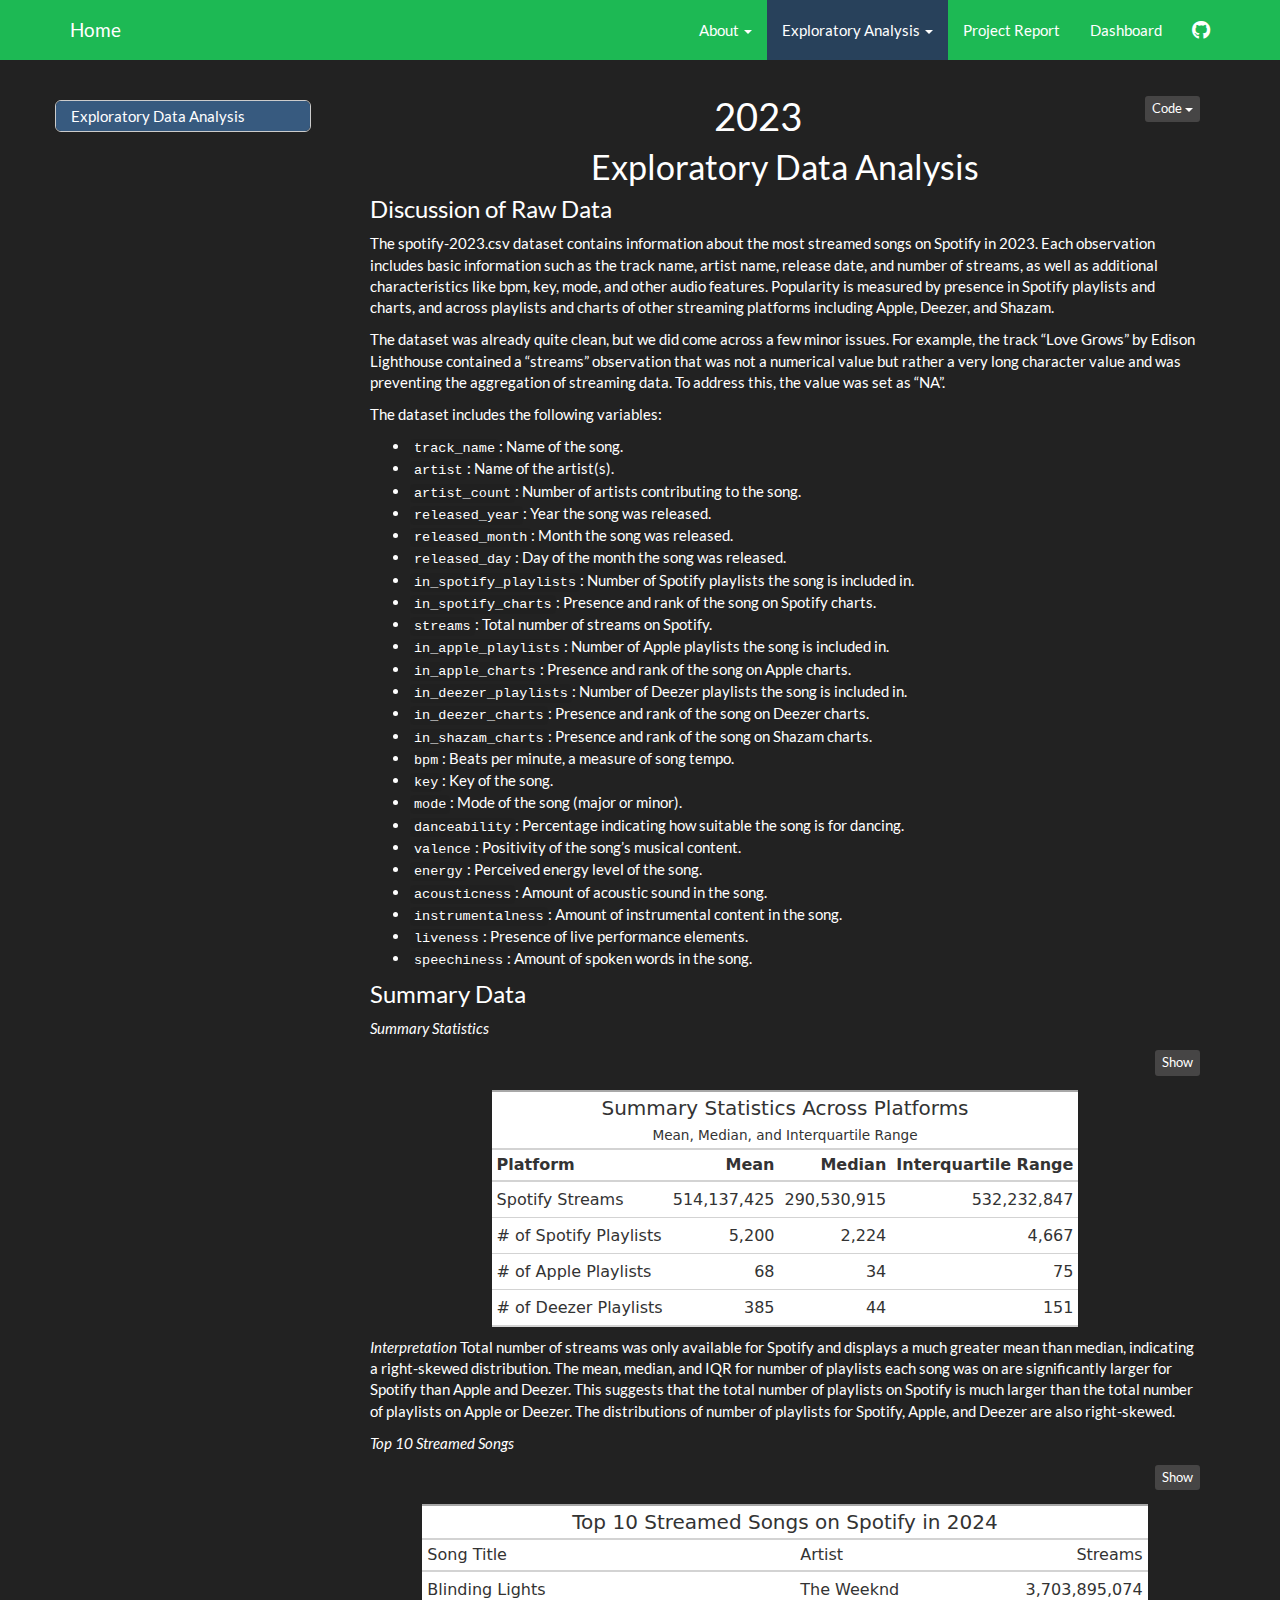
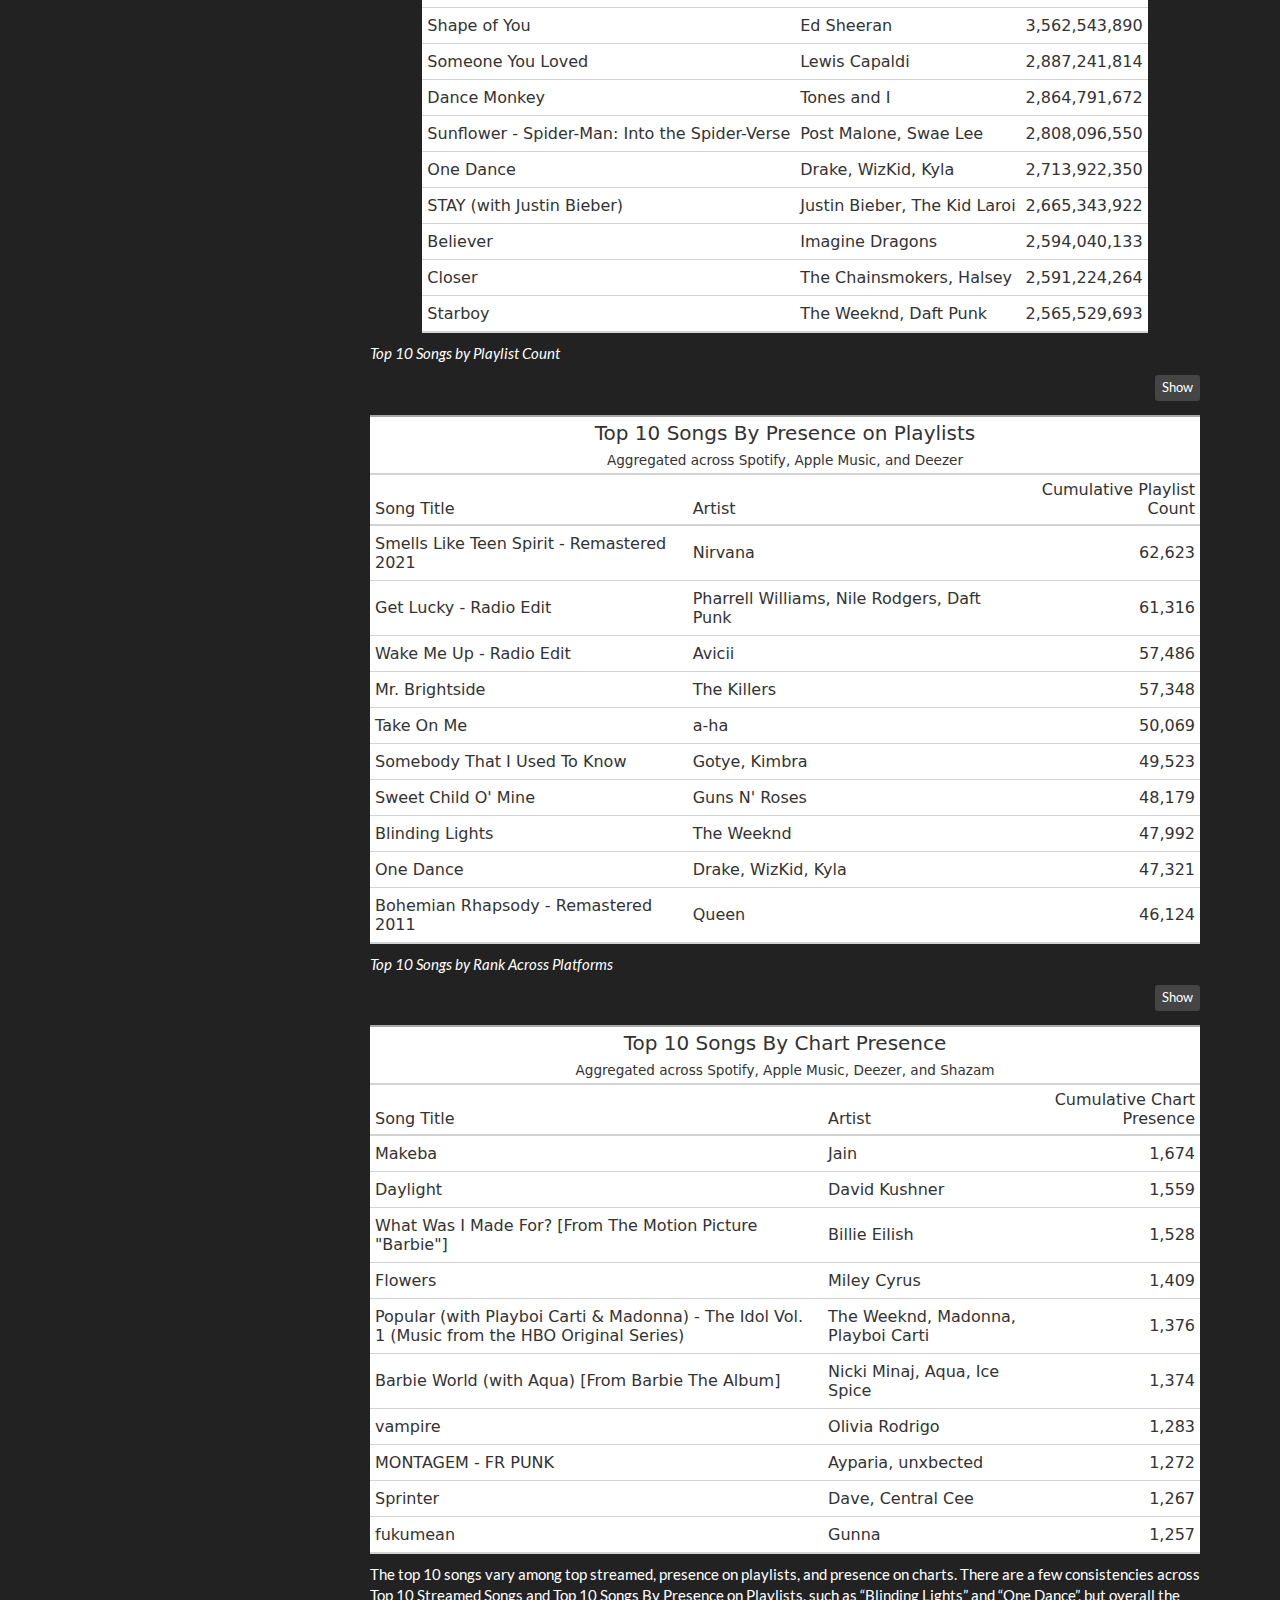
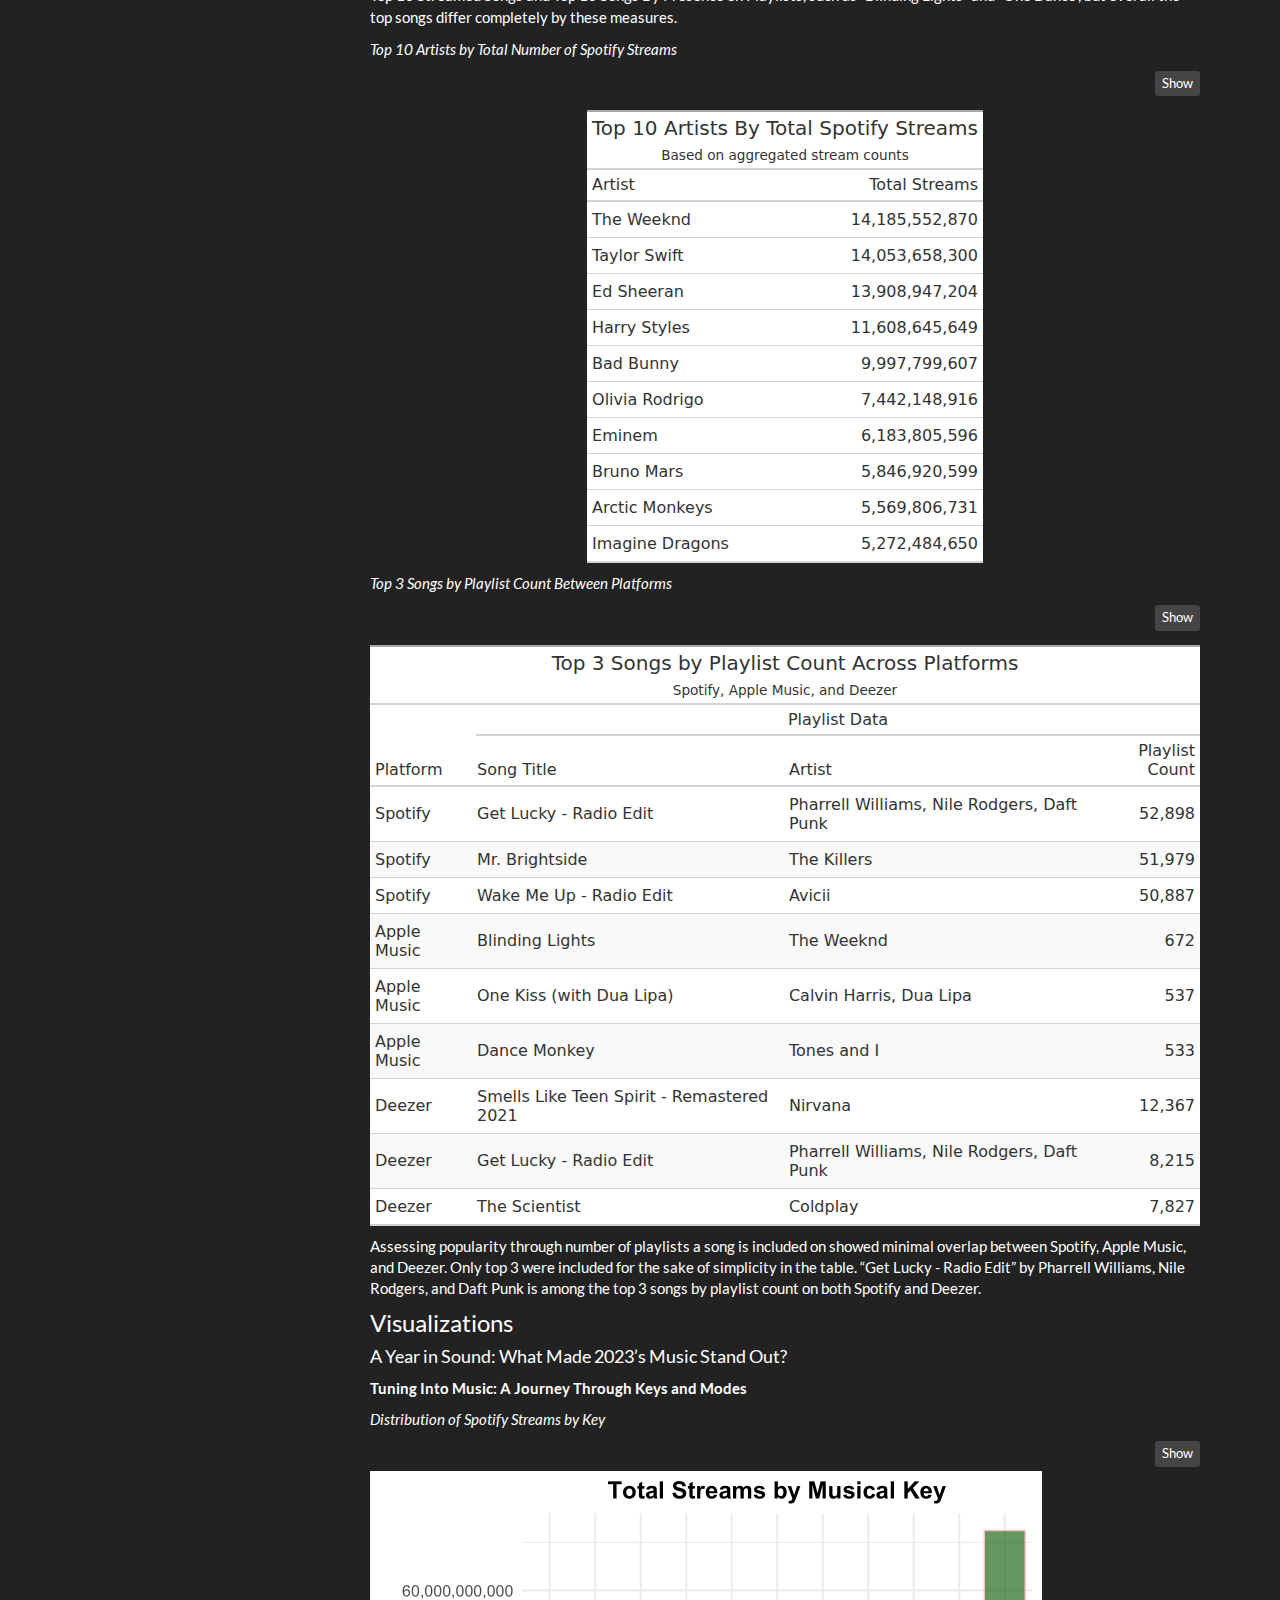
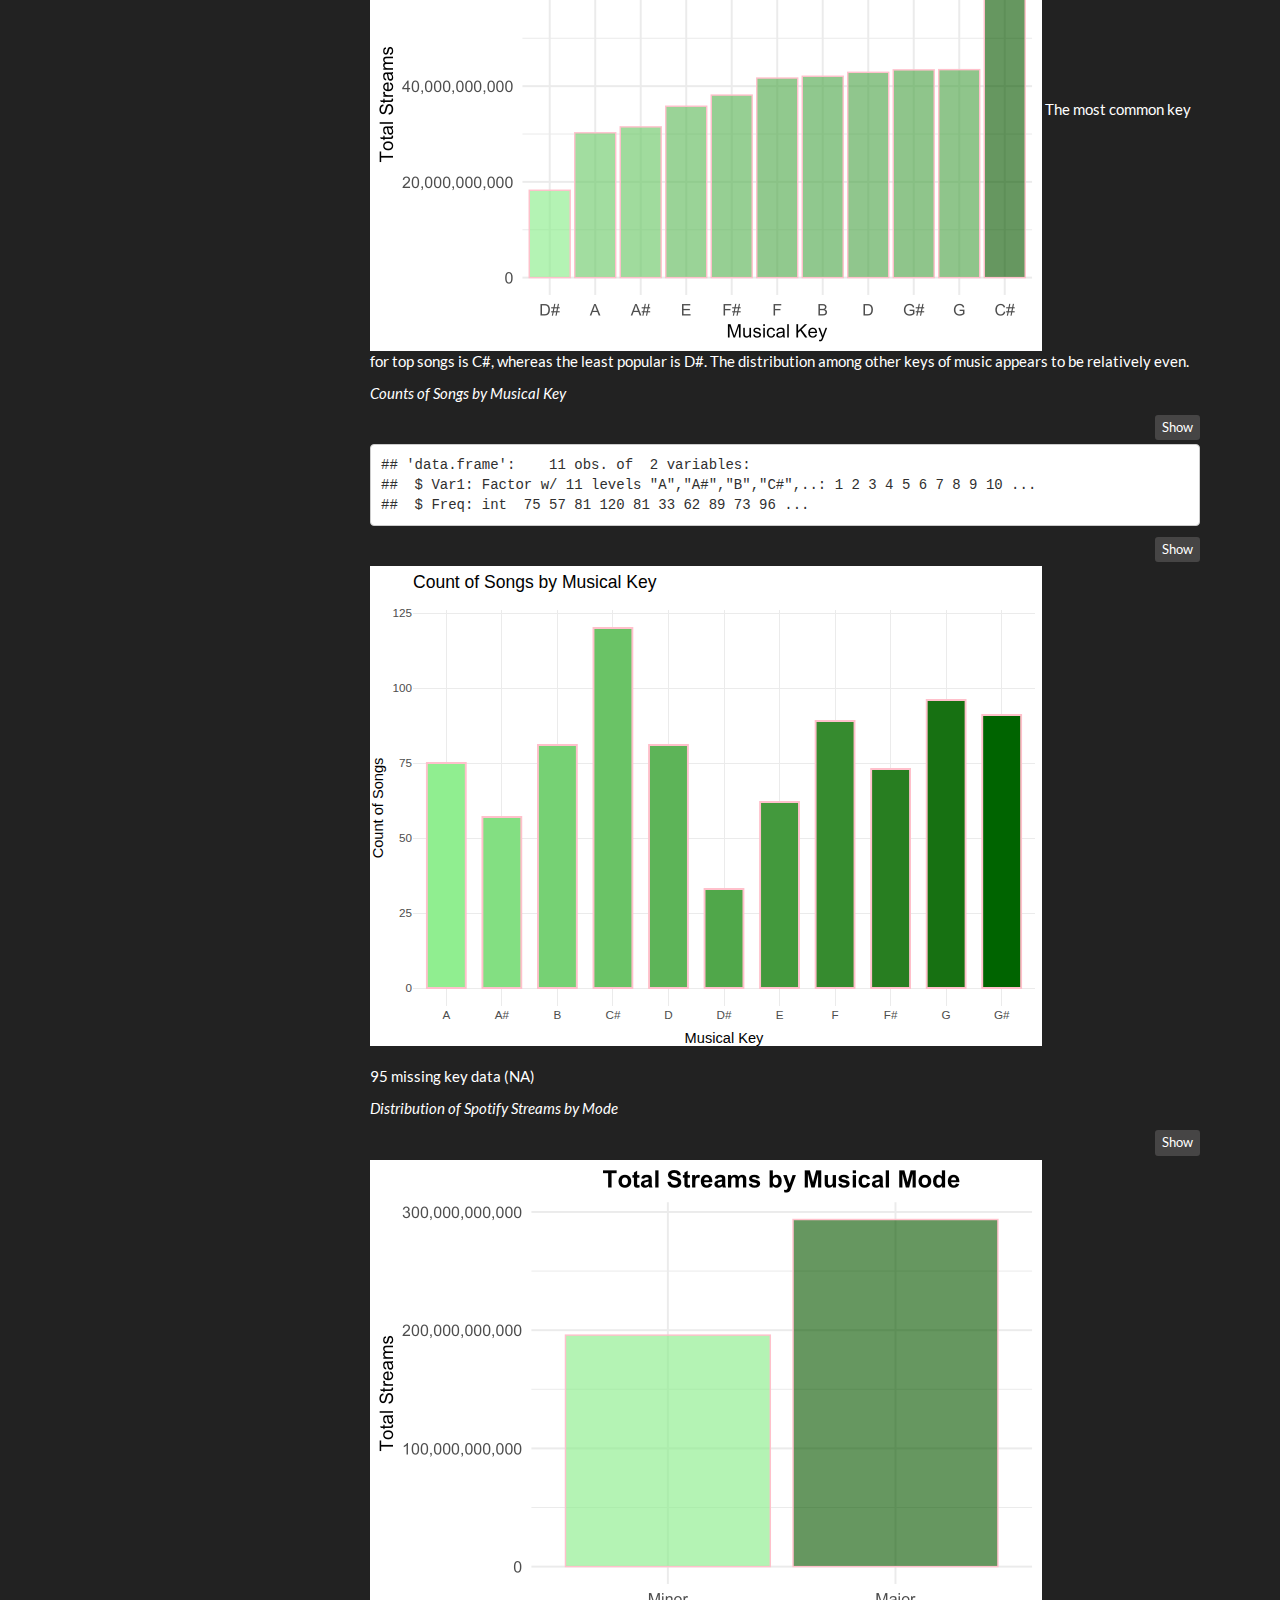
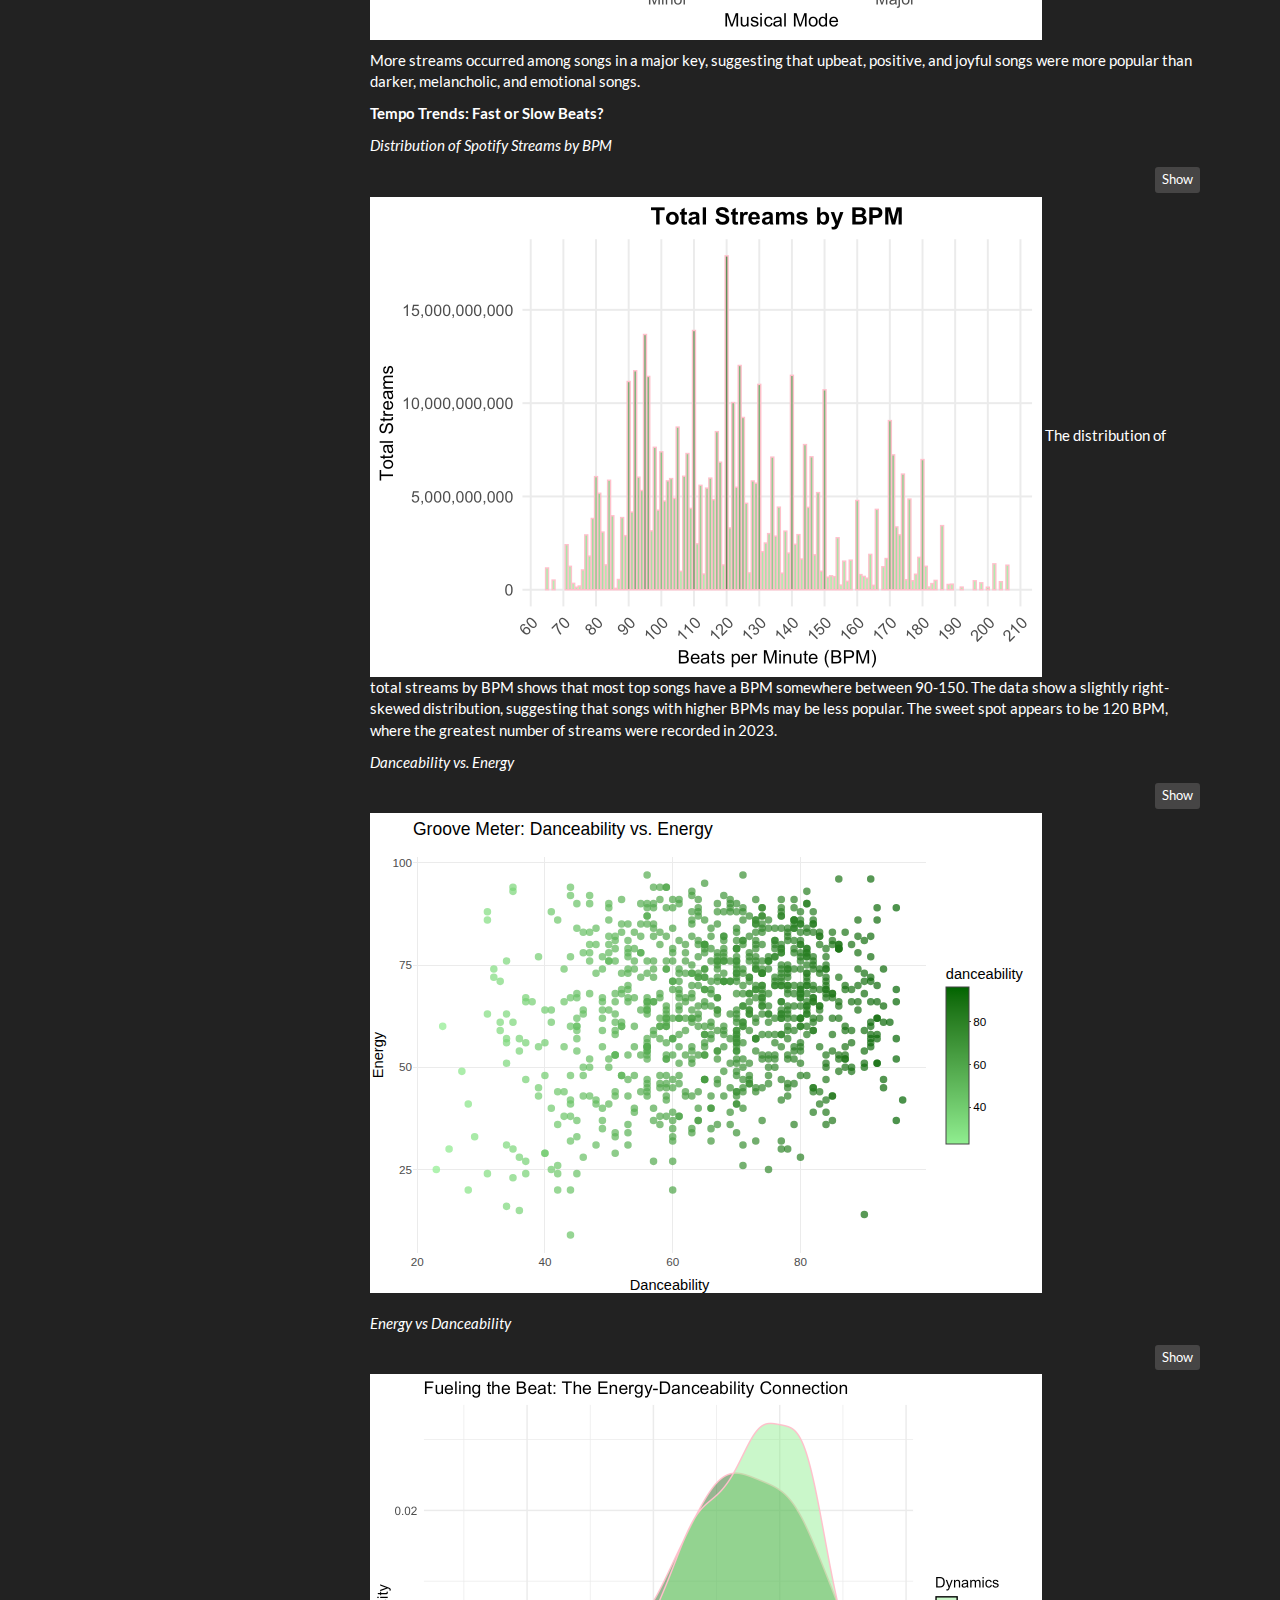
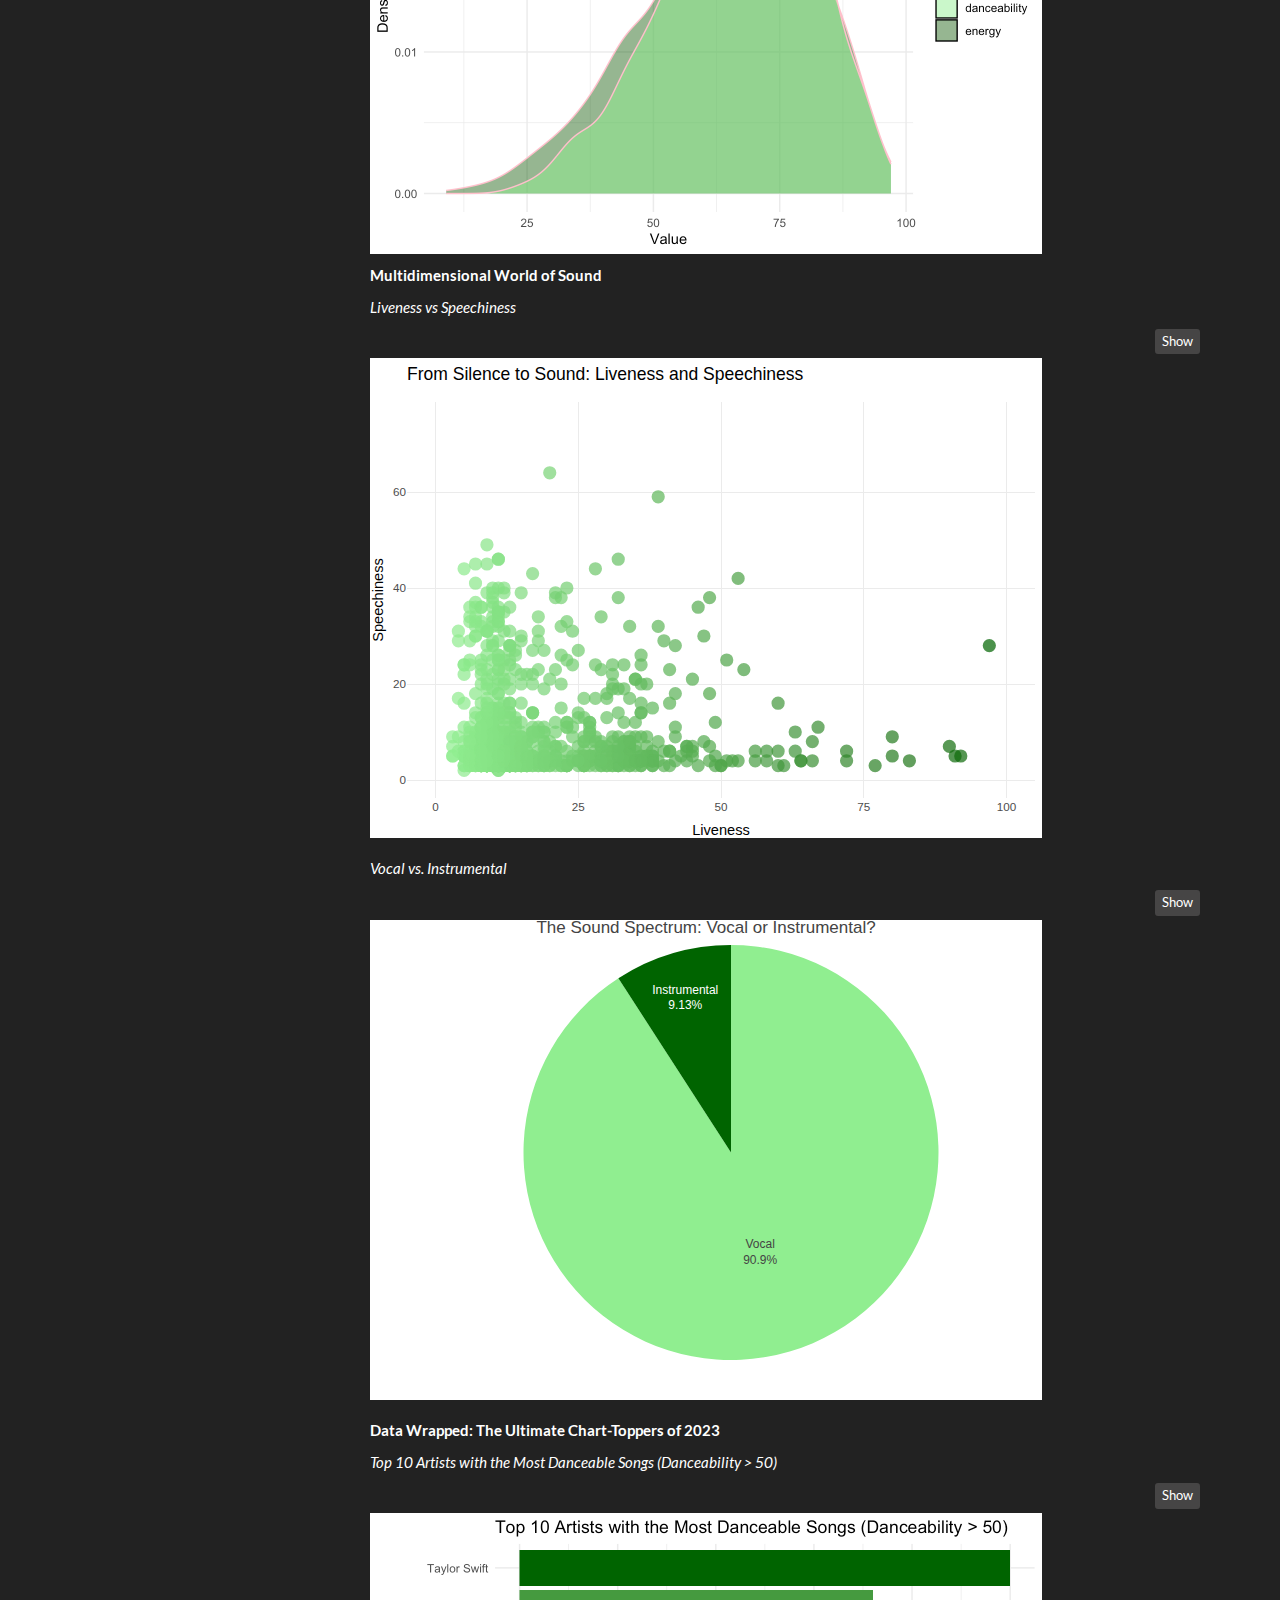
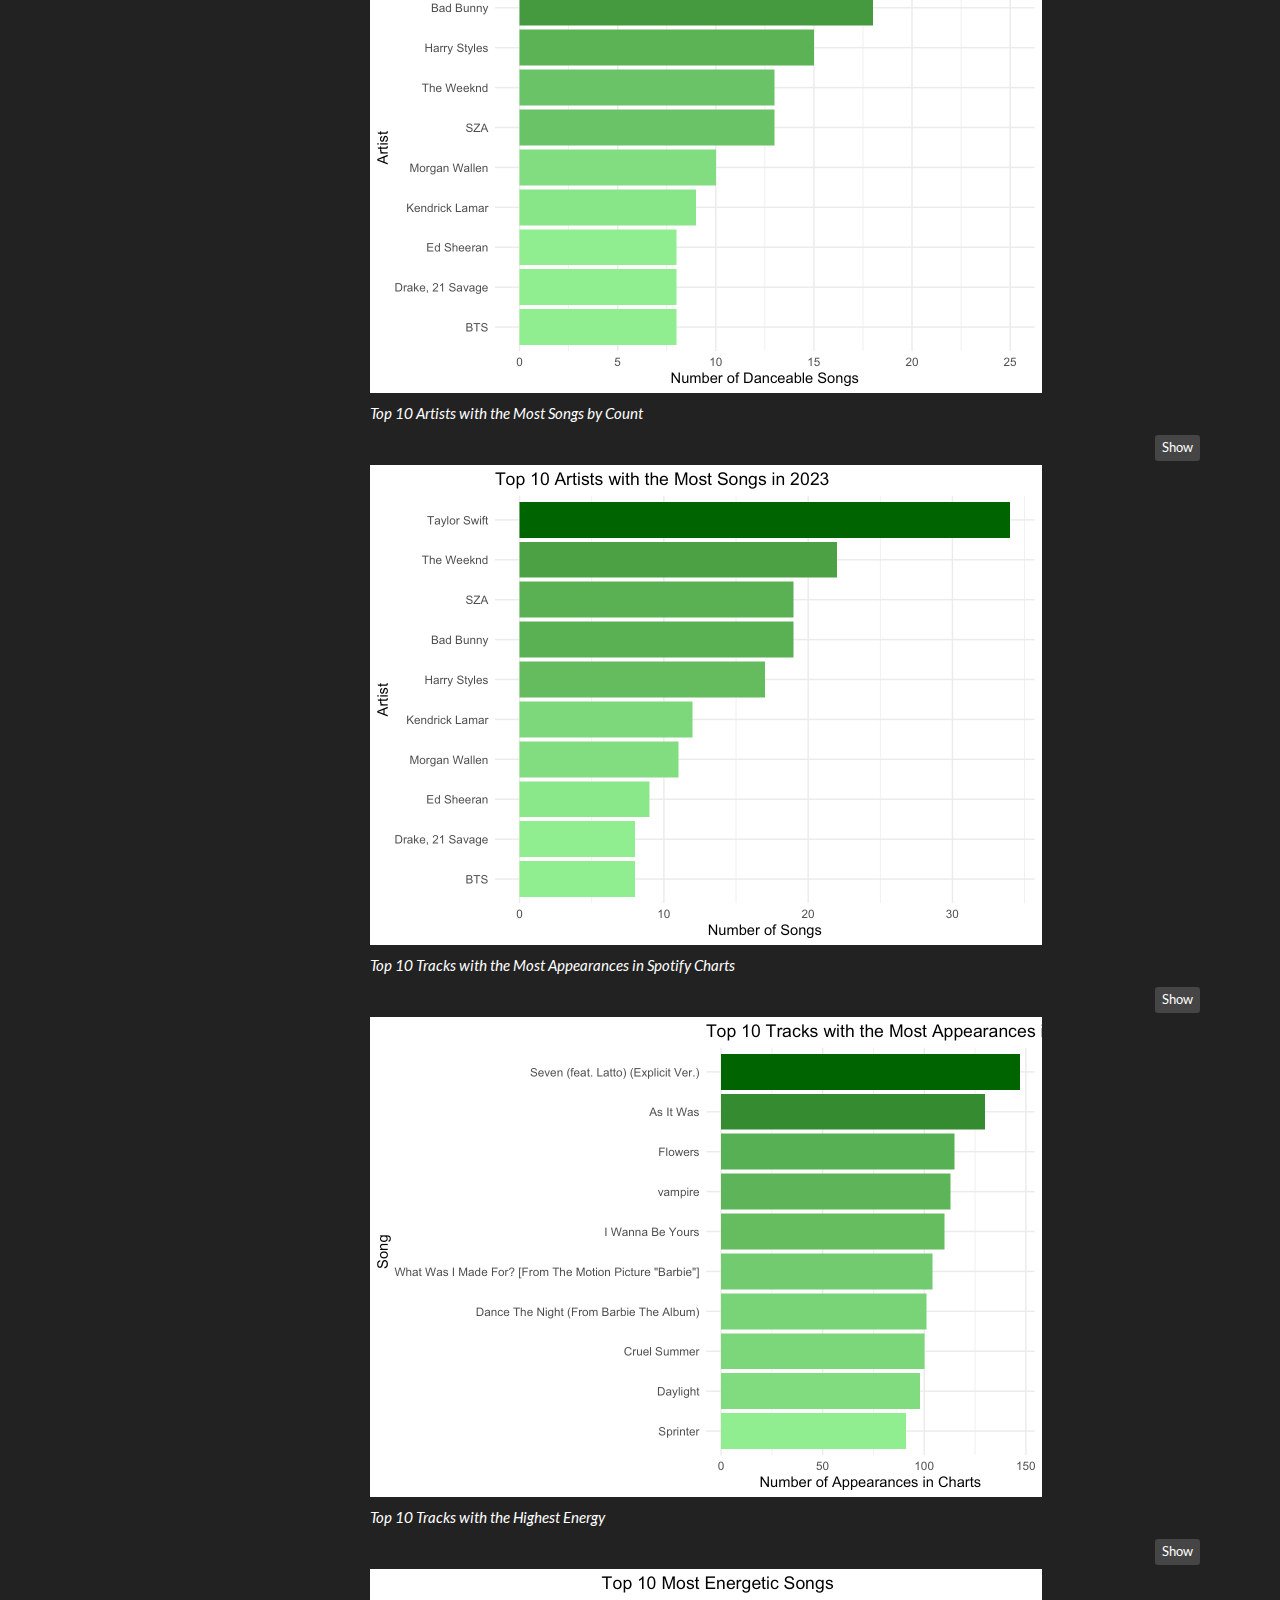
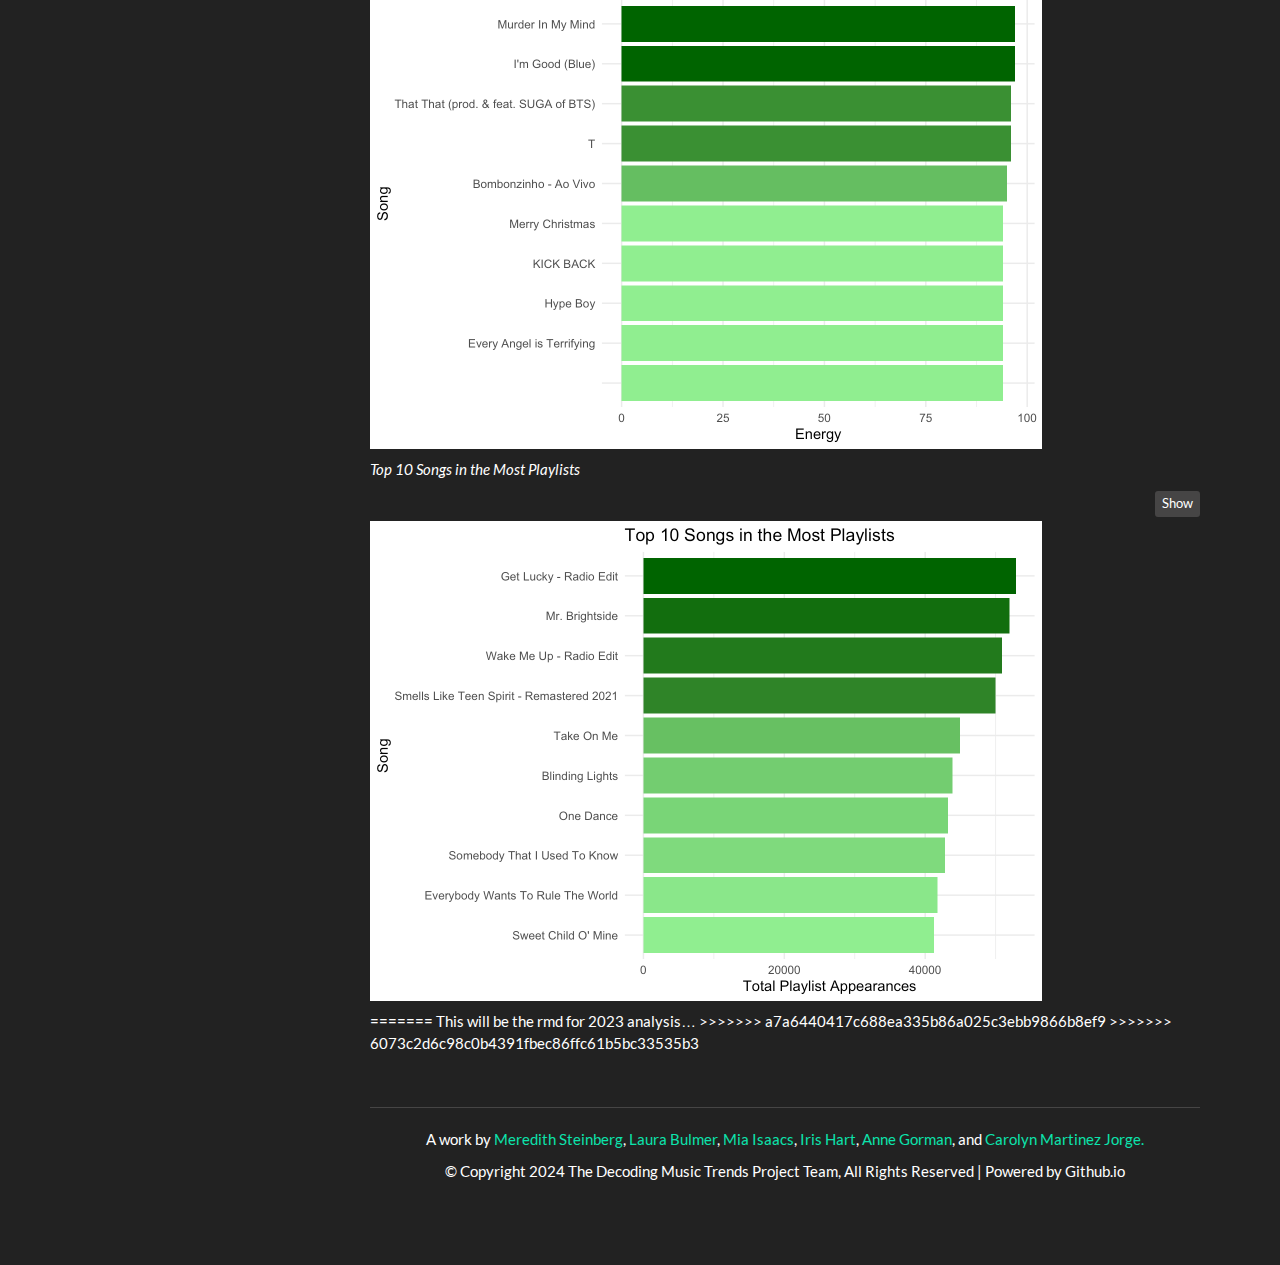
==== commit 5b58b76e: "building + shiny text" ====
--- a/2023.html
+++ b/2023.html
@@ -523,23 +523,23 @@
     ),
     locations = cells_column_labels()
   )</code></pre>
-<div id="yahjtiglcz" style="padding-left:0px;padding-right:0px;padding-top:10px;padding-bottom:10px;overflow-x:auto;overflow-y:auto;width:auto;height:auto;">
-<style>#yahjtiglcz table {
+<div id="slwyrnrbeu" style="padding-left:0px;padding-right:0px;padding-top:10px;padding-bottom:10px;overflow-x:auto;overflow-y:auto;width:auto;height:auto;">
+<style>#slwyrnrbeu table {
   font-family: system-ui, 'Segoe UI', Roboto, Helvetica, Arial, sans-serif, 'Apple Color Emoji', 'Segoe UI Emoji', 'Segoe UI Symbol', 'Noto Color Emoji';
   -webkit-font-smoothing: antialiased;
   -moz-osx-font-smoothing: grayscale;
 }
 
-#yahjtiglcz thead, #yahjtiglcz tbody, #yahjtiglcz tfoot, #yahjtiglcz tr, #yahjtiglcz td, #yahjtiglcz th {
+#slwyrnrbeu thead, #slwyrnrbeu tbody, #slwyrnrbeu tfoot, #slwyrnrbeu tr, #slwyrnrbeu td, #slwyrnrbeu th {
   border-style: none;
 }
 
-#yahjtiglcz p {
+#slwyrnrbeu p {
   margin: 0;
   padding: 0;
 }
 
-#yahjtiglcz .gt_table {
+#slwyrnrbeu .gt_table {
   display: table;
   border-collapse: collapse;
   line-height: normal;
@@ -565,12 +565,12 @@
   border-left-color: #D3D3D3;
 }
 
-#yahjtiglcz .gt_caption {
+#slwyrnrbeu .gt_caption {
   padding-top: 4px;
   padding-bottom: 4px;
 }
 
-#yahjtiglcz .gt_title {
+#slwyrnrbeu .gt_title {
   color: #333333;
   font-size: 125%;
   font-weight: initial;
@@ -582,7 +582,7 @@
   border-bottom-width: 0;
 }
 
-#yahjtiglcz .gt_subtitle {
+#slwyrnrbeu .gt_subtitle {
   color: #333333;
   font-size: 85%;
   font-weight: initial;
@@ -594,7 +594,7 @@
   border-top-width: 0;
 }
 
-#yahjtiglcz .gt_heading {
+#slwyrnrbeu .gt_heading {
   background-color: #FFFFFF;
   text-align: center;
   border-bottom-color: #FFFFFF;
@@ -606,13 +606,13 @@
   border-right-color: #D3D3D3;
 }
 
-#yahjtiglcz .gt_bottom_border {
-  border-bottom-style: solid;
-  border-bottom-width: 2px;
-  border-bottom-color: #D3D3D3;
-}
-
-#yahjtiglcz .gt_col_headings {
+#slwyrnrbeu .gt_bottom_border {
+  border-bottom-style: solid;
+  border-bottom-width: 2px;
+  border-bottom-color: #D3D3D3;
+}
+
+#slwyrnrbeu .gt_col_headings {
   border-top-style: solid;
   border-top-width: 2px;
   border-top-color: #D3D3D3;
@@ -627,7 +627,7 @@
   border-right-color: #D3D3D3;
 }
 
-#yahjtiglcz .gt_col_heading {
+#slwyrnrbeu .gt_col_heading {
   color: #333333;
   background-color: #FFFFFF;
   font-size: 100%;
@@ -647,7 +647,7 @@
   overflow-x: hidden;
 }
 
-#yahjtiglcz .gt_column_spanner_outer {
+#slwyrnrbeu .gt_column_spanner_outer {
   color: #333333;
   background-color: #FFFFFF;
   font-size: 100%;
@@ -659,15 +659,15 @@
   padding-right: 4px;
 }
 
-#yahjtiglcz .gt_column_spanner_outer:first-child {
+#slwyrnrbeu .gt_column_spanner_outer:first-child {
   padding-left: 0;
 }
 
-#yahjtiglcz .gt_column_spanner_outer:last-child {
+#slwyrnrbeu .gt_column_spanner_outer:last-child {
   padding-right: 0;
 }
 
-#yahjtiglcz .gt_column_spanner {
+#slwyrnrbeu .gt_column_spanner {
   border-bottom-style: solid;
   border-bottom-width: 2px;
   border-bottom-color: #D3D3D3;
@@ -679,11 +679,11 @@
   width: 100%;
 }
 
-#yahjtiglcz .gt_spanner_row {
+#slwyrnrbeu .gt_spanner_row {
   border-bottom-style: hidden;
 }
 
-#yahjtiglcz .gt_group_heading {
+#slwyrnrbeu .gt_group_heading {
   padding-top: 8px;
   padding-bottom: 8px;
   padding-left: 5px;
@@ -709,7 +709,7 @@
   text-align: left;
 }
 
-#yahjtiglcz .gt_empty_group_heading {
+#slwyrnrbeu .gt_empty_group_heading {
   padding: 0.5px;
   color: #333333;
   background-color: #FFFFFF;
@@ -724,15 +724,15 @@
   vertical-align: middle;
 }
 
-#yahjtiglcz .gt_from_md > :first-child {
+#slwyrnrbeu .gt_from_md > :first-child {
   margin-top: 0;
 }
 
-#yahjtiglcz .gt_from_md > :last-child {
+#slwyrnrbeu .gt_from_md > :last-child {
   margin-bottom: 0;
 }
 
-#yahjtiglcz .gt_row {
+#slwyrnrbeu .gt_row {
   padding-top: 8px;
   padding-bottom: 8px;
   padding-left: 5px;
@@ -751,7 +751,7 @@
   overflow-x: hidden;
 }
 
-#yahjtiglcz .gt_stub {
+#slwyrnrbeu .gt_stub {
   color: #333333;
   background-color: #FFFFFF;
   font-size: 100%;
@@ -764,7 +764,7 @@
   padding-right: 5px;
 }
 
-#yahjtiglcz .gt_stub_row_group {
+#slwyrnrbeu .gt_stub_row_group {
   color: #333333;
   background-color: #FFFFFF;
   font-size: 100%;
@@ -778,54 +778,54 @@
   vertical-align: top;
 }
 
-#yahjtiglcz .gt_row_group_first td {
-  border-top-width: 2px;
-}
-
-#yahjtiglcz .gt_row_group_first th {
-  border-top-width: 2px;
-}
-
-#yahjtiglcz .gt_summary_row {
-  color: #333333;
-  background-color: #FFFFFF;
-  text-transform: inherit;
-  padding-top: 8px;
-  padding-bottom: 8px;
-  padding-left: 5px;
-  padding-right: 5px;
-}
-
-#yahjtiglcz .gt_first_summary_row {
-  border-top-style: solid;
-  border-top-color: #D3D3D3;
-}
-
-#yahjtiglcz .gt_first_summary_row.thick {
-  border-top-width: 2px;
-}
-
-#yahjtiglcz .gt_last_summary_row {
-  padding-top: 8px;
-  padding-bottom: 8px;
-  padding-left: 5px;
-  padding-right: 5px;
-  border-bottom-style: solid;
-  border-bottom-width: 2px;
-  border-bottom-color: #D3D3D3;
-}
-
-#yahjtiglcz .gt_grand_summary_row {
-  color: #333333;
-  background-color: #FFFFFF;
-  text-transform: inherit;
-  padding-top: 8px;
-  padding-bottom: 8px;
-  padding-left: 5px;
-  padding-right: 5px;
-}
-
-#yahjtiglcz .gt_first_grand_summary_row {
+#slwyrnrbeu .gt_row_group_first td {
+  border-top-width: 2px;
+}
+
+#slwyrnrbeu .gt_row_group_first th {
+  border-top-width: 2px;
+}
+
+#slwyrnrbeu .gt_summary_row {
+  color: #333333;
+  background-color: #FFFFFF;
+  text-transform: inherit;
+  padding-top: 8px;
+  padding-bottom: 8px;
+  padding-left: 5px;
+  padding-right: 5px;
+}
+
+#slwyrnrbeu .gt_first_summary_row {
+  border-top-style: solid;
+  border-top-color: #D3D3D3;
+}
+
+#slwyrnrbeu .gt_first_summary_row.thick {
+  border-top-width: 2px;
+}
+
+#slwyrnrbeu .gt_last_summary_row {
+  padding-top: 8px;
+  padding-bottom: 8px;
+  padding-left: 5px;
+  padding-right: 5px;
+  border-bottom-style: solid;
+  border-bottom-width: 2px;
+  border-bottom-color: #D3D3D3;
+}
+
+#slwyrnrbeu .gt_grand_summary_row {
+  color: #333333;
+  background-color: #FFFFFF;
+  text-transform: inherit;
+  padding-top: 8px;
+  padding-bottom: 8px;
+  padding-left: 5px;
+  padding-right: 5px;
+}
+
+#slwyrnrbeu .gt_first_grand_summary_row {
   padding-top: 8px;
   padding-bottom: 8px;
   padding-left: 5px;
@@ -835,7 +835,7 @@
   border-top-color: #D3D3D3;
 }
 
-#yahjtiglcz .gt_last_grand_summary_row_top {
+#slwyrnrbeu .gt_last_grand_summary_row_top {
   padding-top: 8px;
   padding-bottom: 8px;
   padding-left: 5px;
@@ -845,20 +845,20 @@
   border-bottom-color: #D3D3D3;
 }
 
-#yahjtiglcz .gt_striped {
+#slwyrnrbeu .gt_striped {
   background-color: rgba(128, 128, 128, 0.05);
 }
 
-#yahjtiglcz .gt_table_body {
-  border-top-style: solid;
-  border-top-width: 2px;
-  border-top-color: #D3D3D3;
-  border-bottom-style: solid;
-  border-bottom-width: 2px;
-  border-bottom-color: #D3D3D3;
-}
-
-#yahjtiglcz .gt_footnotes {
+#slwyrnrbeu .gt_table_body {
+  border-top-style: solid;
+  border-top-width: 2px;
+  border-top-color: #D3D3D3;
+  border-bottom-style: solid;
+  border-bottom-width: 2px;
+  border-bottom-color: #D3D3D3;
+}
+
+#slwyrnrbeu .gt_footnotes {
   color: #333333;
   background-color: #FFFFFF;
   border-bottom-style: none;
@@ -872,7 +872,7 @@
   border-right-color: #D3D3D3;
 }
 
-#yahjtiglcz .gt_footnote {
+#slwyrnrbeu .gt_footnote {
   margin: 0px;
   font-size: 90%;
   padding-top: 4px;
@@ -881,7 +881,7 @@
   padding-right: 5px;
 }
 
-#yahjtiglcz .gt_sourcenotes {
+#slwyrnrbeu .gt_sourcenotes {
   color: #333333;
   background-color: #FFFFFF;
   border-bottom-style: none;
@@ -895,7 +895,7 @@
   border-right-color: #D3D3D3;
 }
 
-#yahjtiglcz .gt_sourcenote {
+#slwyrnrbeu .gt_sourcenote {
   font-size: 90%;
   padding-top: 4px;
   padding-bottom: 4px;
@@ -903,72 +903,72 @@
   padding-right: 5px;
 }
 
-#yahjtiglcz .gt_left {
+#slwyrnrbeu .gt_left {
   text-align: left;
 }
 
-#yahjtiglcz .gt_center {
+#slwyrnrbeu .gt_center {
   text-align: center;
 }
 
-#yahjtiglcz .gt_right {
+#slwyrnrbeu .gt_right {
   text-align: right;
   font-variant-numeric: tabular-nums;
 }
 
-#yahjtiglcz .gt_font_normal {
+#slwyrnrbeu .gt_font_normal {
   font-weight: normal;
 }
 
-#yahjtiglcz .gt_font_bold {
+#slwyrnrbeu .gt_font_bold {
   font-weight: bold;
 }
 
-#yahjtiglcz .gt_font_italic {
+#slwyrnrbeu .gt_font_italic {
   font-style: italic;
 }
 
-#yahjtiglcz .gt_super {
+#slwyrnrbeu .gt_super {
   font-size: 65%;
 }
 
-#yahjtiglcz .gt_footnote_marks {
+#slwyrnrbeu .gt_footnote_marks {
   font-size: 75%;
   vertical-align: 0.4em;
   position: initial;
 }
 
-#yahjtiglcz .gt_asterisk {
+#slwyrnrbeu .gt_asterisk {
   font-size: 100%;
   vertical-align: 0;
 }
 
-#yahjtiglcz .gt_indent_1 {
+#slwyrnrbeu .gt_indent_1 {
   text-indent: 5px;
 }
 
-#yahjtiglcz .gt_indent_2 {
+#slwyrnrbeu .gt_indent_2 {
   text-indent: 10px;
 }
 
-#yahjtiglcz .gt_indent_3 {
+#slwyrnrbeu .gt_indent_3 {
   text-indent: 15px;
 }
 
-#yahjtiglcz .gt_indent_4 {
+#slwyrnrbeu .gt_indent_4 {
   text-indent: 20px;
 }
 
-#yahjtiglcz .gt_indent_5 {
+#slwyrnrbeu .gt_indent_5 {
   text-indent: 25px;
 }
 
-#yahjtiglcz .katex-display {
+#slwyrnrbeu .katex-display {
   display: inline-flex !important;
   margin-bottom: 0.75em !important;
 }
 
-#yahjtiglcz div.Reactable > div.rt-table > div.rt-thead > div.rt-tr.rt-tr-group-header > div.rt-th-group:after {
+#slwyrnrbeu div.Reactable > div.rt-table > div.rt-thead > div.rt-tr.rt-tr-group-header > div.rt-th-group:after {
   height: 0px !important;
 }
 </style>
@@ -1038,23 +1038,23 @@
          )
 
 table_top10streamed</code></pre>
-<div id="anzptrrcxg" style="padding-left:0px;padding-right:0px;padding-top:10px;padding-bottom:10px;overflow-x:auto;overflow-y:auto;width:auto;height:auto;">
-<style>#anzptrrcxg table {
+<div id="fdbsojdece" style="padding-left:0px;padding-right:0px;padding-top:10px;padding-bottom:10px;overflow-x:auto;overflow-y:auto;width:auto;height:auto;">
+<style>#fdbsojdece table {
   font-family: system-ui, 'Segoe UI', Roboto, Helvetica, Arial, sans-serif, 'Apple Color Emoji', 'Segoe UI Emoji', 'Segoe UI Symbol', 'Noto Color Emoji';
   -webkit-font-smoothing: antialiased;
   -moz-osx-font-smoothing: grayscale;
 }
 
-#anzptrrcxg thead, #anzptrrcxg tbody, #anzptrrcxg tfoot, #anzptrrcxg tr, #anzptrrcxg td, #anzptrrcxg th {
+#fdbsojdece thead, #fdbsojdece tbody, #fdbsojdece tfoot, #fdbsojdece tr, #fdbsojdece td, #fdbsojdece th {
   border-style: none;
 }
 
-#anzptrrcxg p {
+#fdbsojdece p {
   margin: 0;
   padding: 0;
 }
 
-#anzptrrcxg .gt_table {
+#fdbsojdece .gt_table {
   display: table;
   border-collapse: collapse;
   line-height: normal;
@@ -1080,12 +1080,12 @@
   border-left-color: #D3D3D3;
 }
 
-#anzptrrcxg .gt_caption {
+#fdbsojdece .gt_caption {
   padding-top: 4px;
   padding-bottom: 4px;
 }
 
-#anzptrrcxg .gt_title {
+#fdbsojdece .gt_title {
   color: #333333;
   font-size: 125%;
   font-weight: initial;
@@ -1097,7 +1097,7 @@
   border-bottom-width: 0;
 }
 
-#anzptrrcxg .gt_subtitle {
+#fdbsojdece .gt_subtitle {
   color: #333333;
   font-size: 85%;
   font-weight: initial;
@@ -1109,7 +1109,7 @@
   border-top-width: 0;
 }
 
-#anzptrrcxg .gt_heading {
+#fdbsojdece .gt_heading {
   background-color: #FFFFFF;
   text-align: center;
   border-bottom-color: #FFFFFF;
@@ -1121,13 +1121,13 @@
   border-right-color: #D3D3D3;
 }
 
-#anzptrrcxg .gt_bottom_border {
-  border-bottom-style: solid;
-  border-bottom-width: 2px;
-  border-bottom-color: #D3D3D3;
-}
-
-#anzptrrcxg .gt_col_headings {
+#fdbsojdece .gt_bottom_border {
+  border-bottom-style: solid;
+  border-bottom-width: 2px;
+  border-bottom-color: #D3D3D3;
+}
+
+#fdbsojdece .gt_col_headings {
   border-top-style: solid;
   border-top-width: 2px;
   border-top-color: #D3D3D3;
@@ -1142,7 +1142,7 @@
   border-right-color: #D3D3D3;
 }
 
-#anzptrrcxg .gt_col_heading {
+#fdbsojdece .gt_col_heading {
   color: #333333;
   background-color: #FFFFFF;
   font-size: 100%;
@@ -1162,7 +1162,7 @@
   overflow-x: hidden;
 }
 
-#anzptrrcxg .gt_column_spanner_outer {
+#fdbsojdece .gt_column_spanner_outer {
   color: #333333;
   background-color: #FFFFFF;
   font-size: 100%;
@@ -1174,15 +1174,15 @@
   padding-right: 4px;
 }
 
-#anzptrrcxg .gt_column_spanner_outer:first-child {
+#fdbsojdece .gt_column_spanner_outer:first-child {
   padding-left: 0;
 }
 
-#anzptrrcxg .gt_column_spanner_outer:last-child {
+#fdbsojdece .gt_column_spanner_outer:last-child {
   padding-right: 0;
 }
 
-#anzptrrcxg .gt_column_spanner {
+#fdbsojdece .gt_column_spanner {
   border-bottom-style: solid;
   border-bottom-width: 2px;
   border-bottom-color: #D3D3D3;
@@ -1194,11 +1194,11 @@
   width: 100%;
 }
 
-#anzptrrcxg .gt_spanner_row {
+#fdbsojdece .gt_spanner_row {
   border-bottom-style: hidden;
 }
 
-#anzptrrcxg .gt_group_heading {
+#fdbsojdece .gt_group_heading {
   padding-top: 8px;
   padding-bottom: 8px;
   padding-left: 5px;
@@ -1224,7 +1224,7 @@
   text-align: left;
 }
 
-#anzptrrcxg .gt_empty_group_heading {
+#fdbsojdece .gt_empty_group_heading {
   padding: 0.5px;
   color: #333333;
   background-color: #FFFFFF;
@@ -1239,15 +1239,15 @@
   vertical-align: middle;
 }
 
-#anzptrrcxg .gt_from_md > :first-child {
+#fdbsojdece .gt_from_md > :first-child {
   margin-top: 0;
 }
 
-#anzptrrcxg .gt_from_md > :last-child {
+#fdbsojdece .gt_from_md > :last-child {
   margin-bottom: 0;
 }
 
-#anzptrrcxg .gt_row {
+#fdbsojdece .gt_row {
   padding-top: 8px;
   padding-bottom: 8px;
   padding-left: 5px;
@@ -1266,7 +1266,7 @@
   overflow-x: hidden;
 }
 
-#anzptrrcxg .gt_stub {
+#fdbsojdece .gt_stub {
   color: #333333;
   background-color: #FFFFFF;
   font-size: 100%;
@@ -1279,7 +1279,7 @@
   padding-right: 5px;
 }
 
-#anzptrrcxg .gt_stub_row_group {
+#fdbsojdece .gt_stub_row_group {
   color: #333333;
   background-color: #FFFFFF;
   font-size: 100%;
@@ -1293,54 +1293,54 @@
   vertical-align: top;
 }
 
-#anzptrrcxg .gt_row_group_first td {
-  border-top-width: 2px;
-}
-
-#anzptrrcxg .gt_row_group_first th {
-  border-top-width: 2px;
-}
-
-#anzptrrcxg .gt_summary_row {
-  color: #333333;
-  background-color: #FFFFFF;
-  text-transform: inherit;
-  padding-top: 8px;
-  padding-bottom: 8px;
-  padding-left: 5px;
-  padding-right: 5px;
-}
-
-#anzptrrcxg .gt_first_summary_row {
-  border-top-style: solid;
-  border-top-color: #D3D3D3;
-}
-
-#anzptrrcxg .gt_first_summary_row.thick {
-  border-top-width: 2px;
-}
-
-#anzptrrcxg .gt_last_summary_row {
-  padding-top: 8px;
-  padding-bottom: 8px;
-  padding-left: 5px;
-  padding-right: 5px;
-  border-bottom-style: solid;
-  border-bottom-width: 2px;
-  border-bottom-color: #D3D3D3;
-}
-
-#anzptrrcxg .gt_grand_summary_row {
-  color: #333333;
-  background-color: #FFFFFF;
-  text-transform: inherit;
-  padding-top: 8px;
-  padding-bottom: 8px;
-  padding-left: 5px;
-  padding-right: 5px;
-}
-
-#anzptrrcxg .gt_first_grand_summary_row {
+#fdbsojdece .gt_row_group_first td {
+  border-top-width: 2px;
+}
+
+#fdbsojdece .gt_row_group_first th {
+  border-top-width: 2px;
+}
+
+#fdbsojdece .gt_summary_row {
+  color: #333333;
+  background-color: #FFFFFF;
+  text-transform: inherit;
+  padding-top: 8px;
+  padding-bottom: 8px;
+  padding-left: 5px;
+  padding-right: 5px;
+}
+
+#fdbsojdece .gt_first_summary_row {
+  border-top-style: solid;
+  border-top-color: #D3D3D3;
+}
+
+#fdbsojdece .gt_first_summary_row.thick {
+  border-top-width: 2px;
+}
+
+#fdbsojdece .gt_last_summary_row {
+  padding-top: 8px;
+  padding-bottom: 8px;
+  padding-left: 5px;
+  padding-right: 5px;
+  border-bottom-style: solid;
+  border-bottom-width: 2px;
+  border-bottom-color: #D3D3D3;
+}
+
+#fdbsojdece .gt_grand_summary_row {
+  color: #333333;
+  background-color: #FFFFFF;
+  text-transform: inherit;
+  padding-top: 8px;
+  padding-bottom: 8px;
+  padding-left: 5px;
+  padding-right: 5px;
+}
+
+#fdbsojdece .gt_first_grand_summary_row {
   padding-top: 8px;
   padding-bottom: 8px;
   padding-left: 5px;
@@ -1350,7 +1350,7 @@
   border-top-color: #D3D3D3;
 }
 
-#anzptrrcxg .gt_last_grand_summary_row_top {
+#fdbsojdece .gt_last_grand_summary_row_top {
   padding-top: 8px;
   padding-bottom: 8px;
   padding-left: 5px;
@@ -1360,20 +1360,20 @@
   border-bottom-color: #D3D3D3;
 }
 
-#anzptrrcxg .gt_striped {
+#fdbsojdece .gt_striped {
   background-color: rgba(128, 128, 128, 0.05);
 }
 
-#anzptrrcxg .gt_table_body {
-  border-top-style: solid;
-  border-top-width: 2px;
-  border-top-color: #D3D3D3;
-  border-bottom-style: solid;
-  border-bottom-width: 2px;
-  border-bottom-color: #D3D3D3;
-}
-
-#anzptrrcxg .gt_footnotes {
+#fdbsojdece .gt_table_body {
+  border-top-style: solid;
+  border-top-width: 2px;
+  border-top-color: #D3D3D3;
+  border-bottom-style: solid;
+  border-bottom-width: 2px;
+  border-bottom-color: #D3D3D3;
+}
+
+#fdbsojdece .gt_footnotes {
   color: #333333;
   background-color: #FFFFFF;
   border-bottom-style: none;
@@ -1387,7 +1387,7 @@
   border-right-color: #D3D3D3;
 }
 
-#anzptrrcxg .gt_footnote {
+#fdbsojdece .gt_footnote {
   margin: 0px;
   font-size: 90%;
   padding-top: 4px;
@@ -1396,7 +1396,7 @@
   padding-right: 5px;
 }
 
-#anzptrrcxg .gt_sourcenotes {
+#fdbsojdece .gt_sourcenotes {
   color: #333333;
   background-color: #FFFFFF;
   border-bottom-style: none;
@@ -1410,7 +1410,7 @@
   border-right-color: #D3D3D3;
 }
 
-#anzptrrcxg .gt_sourcenote {
+#fdbsojdece .gt_sourcenote {
   font-size: 90%;
   padding-top: 4px;
   padding-bottom: 4px;
@@ -1418,72 +1418,72 @@
   padding-right: 5px;
 }
 
-#anzptrrcxg .gt_left {
+#fdbsojdece .gt_left {
   text-align: left;
 }
 
-#anzptrrcxg .gt_center {
+#fdbsojdece .gt_center {
   text-align: center;
 }
 
-#anzptrrcxg .gt_right {
+#fdbsojdece .gt_right {
   text-align: right;
   font-variant-numeric: tabular-nums;
 }
 
-#anzptrrcxg .gt_font_normal {
+#fdbsojdece .gt_font_normal {
   font-weight: normal;
 }
 
-#anzptrrcxg .gt_font_bold {
+#fdbsojdece .gt_font_bold {
   font-weight: bold;
 }
 
-#anzptrrcxg .gt_font_italic {
+#fdbsojdece .gt_font_italic {
   font-style: italic;
 }
 
-#anzptrrcxg .gt_super {
+#fdbsojdece .gt_super {
   font-size: 65%;
 }
 
-#anzptrrcxg .gt_footnote_marks {
+#fdbsojdece .gt_footnote_marks {
   font-size: 75%;
   vertical-align: 0.4em;
   position: initial;
 }
 
-#anzptrrcxg .gt_asterisk {
+#fdbsojdece .gt_asterisk {
   font-size: 100%;
   vertical-align: 0;
 }
 
-#anzptrrcxg .gt_indent_1 {
+#fdbsojdece .gt_indent_1 {
   text-indent: 5px;
 }
 
-#anzptrrcxg .gt_indent_2 {
+#fdbsojdece .gt_indent_2 {
   text-indent: 10px;
 }
 
-#anzptrrcxg .gt_indent_3 {
+#fdbsojdece .gt_indent_3 {
   text-indent: 15px;
 }
 
-#anzptrrcxg .gt_indent_4 {
+#fdbsojdece .gt_indent_4 {
   text-indent: 20px;
 }
 
-#anzptrrcxg .gt_indent_5 {
+#fdbsojdece .gt_indent_5 {
   text-indent: 25px;
 }
 
-#anzptrrcxg .katex-display {
+#fdbsojdece .katex-display {
   display: inline-flex !important;
   margin-bottom: 0.75em !important;
 }
 
-#anzptrrcxg div.Reactable > div.rt-table > div.rt-thead > div.rt-tr.rt-tr-group-header > div.rt-th-group:after {
+#fdbsojdece div.Reactable > div.rt-table > div.rt-thead > div.rt-tr.rt-tr-group-header > div.rt-th-group:after {
   height: 0px !important;
 }
 </style>
@@ -1561,23 +1561,23 @@
   )
 
 table_top10playlist</code></pre>
-<div id="kwtmennogd" style="padding-left:0px;padding-right:0px;padding-top:10px;padding-bottom:10px;overflow-x:auto;overflow-y:auto;width:auto;height:auto;">
-<style>#kwtmennogd table {
+<div id="llkzwrbcrb" style="padding-left:0px;padding-right:0px;padding-top:10px;padding-bottom:10px;overflow-x:auto;overflow-y:auto;width:auto;height:auto;">
+<style>#llkzwrbcrb table {
   font-family: system-ui, 'Segoe UI', Roboto, Helvetica, Arial, sans-serif, 'Apple Color Emoji', 'Segoe UI Emoji', 'Segoe UI Symbol', 'Noto Color Emoji';
   -webkit-font-smoothing: antialiased;
   -moz-osx-font-smoothing: grayscale;
 }
 
-#kwtmennogd thead, #kwtmennogd tbody, #kwtmennogd tfoot, #kwtmennogd tr, #kwtmennogd td, #kwtmennogd th {
+#llkzwrbcrb thead, #llkzwrbcrb tbody, #llkzwrbcrb tfoot, #llkzwrbcrb tr, #llkzwrbcrb td, #llkzwrbcrb th {
   border-style: none;
 }
 
-#kwtmennogd p {
+#llkzwrbcrb p {
   margin: 0;
   padding: 0;
 }
 
-#kwtmennogd .gt_table {
+#llkzwrbcrb .gt_table {
   display: table;
   border-collapse: collapse;
   line-height: normal;
@@ -1603,12 +1603,12 @@
   border-left-color: #D3D3D3;
 }
 
-#kwtmennogd .gt_caption {
+#llkzwrbcrb .gt_caption {
   padding-top: 4px;
   padding-bottom: 4px;
 }
 
-#kwtmennogd .gt_title {
+#llkzwrbcrb .gt_title {
   color: #333333;
   font-size: 125%;
   font-weight: initial;
@@ -1620,7 +1620,7 @@
   border-bottom-width: 0;
 }
 
-#kwtmennogd .gt_subtitle {
+#llkzwrbcrb .gt_subtitle {
   color: #333333;
   font-size: 85%;
   font-weight: initial;
@@ -1632,7 +1632,7 @@
   border-top-width: 0;
 }
 
-#kwtmennogd .gt_heading {
+#llkzwrbcrb .gt_heading {
   background-color: #FFFFFF;
   text-align: center;
   border-bottom-color: #FFFFFF;
@@ -1644,13 +1644,13 @@
   border-right-color: #D3D3D3;
 }
 
-#kwtmennogd .gt_bottom_border {
-  border-bottom-style: solid;
-  border-bottom-width: 2px;
-  border-bottom-color: #D3D3D3;
-}
-
-#kwtmennogd .gt_col_headings {
+#llkzwrbcrb .gt_bottom_border {
+  border-bottom-style: solid;
+  border-bottom-width: 2px;
+  border-bottom-color: #D3D3D3;
+}
+
+#llkzwrbcrb .gt_col_headings {
   border-top-style: solid;
   border-top-width: 2px;
   border-top-color: #D3D3D3;
@@ -1665,7 +1665,7 @@
   border-right-color: #D3D3D3;
 }
 
-#kwtmennogd .gt_col_heading {
+#llkzwrbcrb .gt_col_heading {
   color: #333333;
   background-color: #FFFFFF;
   font-size: 100%;
@@ -1685,7 +1685,7 @@
   overflow-x: hidden;
 }
 
-#kwtmennogd .gt_column_spanner_outer {
+#llkzwrbcrb .gt_column_spanner_outer {
   color: #333333;
   background-color: #FFFFFF;
   font-size: 100%;
@@ -1697,15 +1697,15 @@
   padding-right: 4px;
 }
 
-#kwtmennogd .gt_column_spanner_outer:first-child {
+#llkzwrbcrb .gt_column_spanner_outer:first-child {
   padding-left: 0;
 }
 
-#kwtmennogd .gt_column_spanner_outer:last-child {
+#llkzwrbcrb .gt_column_spanner_outer:last-child {
   padding-right: 0;
 }
 
-#kwtmennogd .gt_column_spanner {
+#llkzwrbcrb .gt_column_spanner {
   border-bottom-style: solid;
   border-bottom-width: 2px;
   border-bottom-color: #D3D3D3;
@@ -1717,11 +1717,11 @@
   width: 100%;
 }
 
-#kwtmennogd .gt_spanner_row {
+#llkzwrbcrb .gt_spanner_row {
   border-bottom-style: hidden;
 }
 
-#kwtmennogd .gt_group_heading {
+#llkzwrbcrb .gt_group_heading {
   padding-top: 8px;
   padding-bottom: 8px;
   padding-left: 5px;
@@ -1747,7 +1747,7 @@
   text-align: left;
 }
 
-#kwtmennogd .gt_empty_group_heading {
+#llkzwrbcrb .gt_empty_group_heading {
   padding: 0.5px;
   color: #333333;
   background-color: #FFFFFF;
@@ -1762,15 +1762,15 @@
   vertical-align: middle;
 }
 
-#kwtmennogd .gt_from_md > :first-child {
+#llkzwrbcrb .gt_from_md > :first-child {
   margin-top: 0;
 }
 
-#kwtmennogd .gt_from_md > :last-child {
+#llkzwrbcrb .gt_from_md > :last-child {
   margin-bottom: 0;
 }
 
-#kwtmennogd .gt_row {
+#llkzwrbcrb .gt_row {
   padding-top: 8px;
   padding-bottom: 8px;
   padding-left: 5px;
@@ -1789,7 +1789,7 @@
   overflow-x: hidden;
 }
 
-#kwtmennogd .gt_stub {
+#llkzwrbcrb .gt_stub {
   color: #333333;
   background-color: #FFFFFF;
   font-size: 100%;
@@ -1802,7 +1802,7 @@
   padding-right: 5px;
 }
 
-#kwtmennogd .gt_stub_row_group {
+#llkzwrbcrb .gt_stub_row_group {
   color: #333333;
   background-color: #FFFFFF;
   font-size: 100%;
@@ -1816,54 +1816,54 @@
   vertical-align: top;
 }
 
-#kwtmennogd .gt_row_group_first td {
-  border-top-width: 2px;
-}
-
-#kwtmennogd .gt_row_group_first th {
-  border-top-width: 2px;
-}
-
-#kwtmennogd .gt_summary_row {
-  color: #333333;
-  background-color: #FFFFFF;
-  text-transform: inherit;
-  padding-top: 8px;
-  padding-bottom: 8px;
-  padding-left: 5px;
-  padding-right: 5px;
-}
-
-#kwtmennogd .gt_first_summary_row {
-  border-top-style: solid;
-  border-top-color: #D3D3D3;
-}
-
-#kwtmennogd .gt_first_summary_row.thick {
-  border-top-width: 2px;
-}
-
-#kwtmennogd .gt_last_summary_row {
-  padding-top: 8px;
-  padding-bottom: 8px;
-  padding-left: 5px;
-  padding-right: 5px;
-  border-bottom-style: solid;
-  border-bottom-width: 2px;
-  border-bottom-color: #D3D3D3;
-}
-
-#kwtmennogd .gt_grand_summary_row {
-  color: #333333;
-  background-color: #FFFFFF;
-  text-transform: inherit;
-  padding-top: 8px;
-  padding-bottom: 8px;
-  padding-left: 5px;
-  padding-right: 5px;
-}
-
-#kwtmennogd .gt_first_grand_summary_row {
+#llkzwrbcrb .gt_row_group_first td {
+  border-top-width: 2px;
+}
+
+#llkzwrbcrb .gt_row_group_first th {
+  border-top-width: 2px;
+}
+
+#llkzwrbcrb .gt_summary_row {
+  color: #333333;
+  background-color: #FFFFFF;
+  text-transform: inherit;
+  padding-top: 8px;
+  padding-bottom: 8px;
+  padding-left: 5px;
+  padding-right: 5px;
+}
+
+#llkzwrbcrb .gt_first_summary_row {
+  border-top-style: solid;
+  border-top-color: #D3D3D3;
+}
+
+#llkzwrbcrb .gt_first_summary_row.thick {
+  border-top-width: 2px;
+}
+
+#llkzwrbcrb .gt_last_summary_row {
+  padding-top: 8px;
+  padding-bottom: 8px;
+  padding-left: 5px;
+  padding-right: 5px;
+  border-bottom-style: solid;
+  border-bottom-width: 2px;
+  border-bottom-color: #D3D3D3;
+}
+
+#llkzwrbcrb .gt_grand_summary_row {
+  color: #333333;
+  background-color: #FFFFFF;
+  text-transform: inherit;
+  padding-top: 8px;
+  padding-bottom: 8px;
+  padding-left: 5px;
+  padding-right: 5px;
+}
+
+#llkzwrbcrb .gt_first_grand_summary_row {
   padding-top: 8px;
   padding-bottom: 8px;
   padding-left: 5px;
@@ -1873,7 +1873,7 @@
   border-top-color: #D3D3D3;
 }
 
-#kwtmennogd .gt_last_grand_summary_row_top {
+#llkzwrbcrb .gt_last_grand_summary_row_top {
   padding-top: 8px;
   padding-bottom: 8px;
   padding-left: 5px;
@@ -1883,20 +1883,20 @@
   border-bottom-color: #D3D3D3;
 }
 
-#kwtmennogd .gt_striped {
+#llkzwrbcrb .gt_striped {
   background-color: rgba(128, 128, 128, 0.05);
 }
 
-#kwtmennogd .gt_table_body {
-  border-top-style: solid;
-  border-top-width: 2px;
-  border-top-color: #D3D3D3;
-  border-bottom-style: solid;
-  border-bottom-width: 2px;
-  border-bottom-color: #D3D3D3;
-}
-
-#kwtmennogd .gt_footnotes {
+#llkzwrbcrb .gt_table_body {
+  border-top-style: solid;
+  border-top-width: 2px;
+  border-top-color: #D3D3D3;
+  border-bottom-style: solid;
+  border-bottom-width: 2px;
+  border-bottom-color: #D3D3D3;
+}
+
+#llkzwrbcrb .gt_footnotes {
   color: #333333;
   background-color: #FFFFFF;
   border-bottom-style: none;
@@ -1910,7 +1910,7 @@
   border-right-color: #D3D3D3;
 }
 
-#kwtmennogd .gt_footnote {
+#llkzwrbcrb .gt_footnote {
   margin: 0px;
   font-size: 90%;
   padding-top: 4px;
@@ -1919,7 +1919,7 @@
   padding-right: 5px;
 }
 
-#kwtmennogd .gt_sourcenotes {
+#llkzwrbcrb .gt_sourcenotes {
   color: #333333;
   background-color: #FFFFFF;
   border-bottom-style: none;
@@ -1933,7 +1933,7 @@
   border-right-color: #D3D3D3;
 }
 
-#kwtmennogd .gt_sourcenote {
+#llkzwrbcrb .gt_sourcenote {
   font-size: 90%;
   padding-top: 4px;
   padding-bottom: 4px;
@@ -1941,72 +1941,72 @@
   padding-right: 5px;
 }
 
-#kwtmennogd .gt_left {
+#llkzwrbcrb .gt_left {
   text-align: left;
 }
 
-#kwtmennogd .gt_center {
+#llkzwrbcrb .gt_center {
   text-align: center;
 }
 
-#kwtmennogd .gt_right {
+#llkzwrbcrb .gt_right {
   text-align: right;
   font-variant-numeric: tabular-nums;
 }
 
-#kwtmennogd .gt_font_normal {
+#llkzwrbcrb .gt_font_normal {
   font-weight: normal;
 }
 
-#kwtmennogd .gt_font_bold {
+#llkzwrbcrb .gt_font_bold {
   font-weight: bold;
 }
 
-#kwtmennogd .gt_font_italic {
+#llkzwrbcrb .gt_font_italic {
   font-style: italic;
 }
 
-#kwtmennogd .gt_super {
+#llkzwrbcrb .gt_super {
   font-size: 65%;
 }
 
-#kwtmennogd .gt_footnote_marks {
+#llkzwrbcrb .gt_footnote_marks {
   font-size: 75%;
   vertical-align: 0.4em;
   position: initial;
 }
 
-#kwtmennogd .gt_asterisk {
+#llkzwrbcrb .gt_asterisk {
   font-size: 100%;
   vertical-align: 0;
 }
 
-#kwtmennogd .gt_indent_1 {
+#llkzwrbcrb .gt_indent_1 {
   text-indent: 5px;
 }
 
-#kwtmennogd .gt_indent_2 {
+#llkzwrbcrb .gt_indent_2 {
   text-indent: 10px;
 }
 
-#kwtmennogd .gt_indent_3 {
+#llkzwrbcrb .gt_indent_3 {
   text-indent: 15px;
 }
 
-#kwtmennogd .gt_indent_4 {
+#llkzwrbcrb .gt_indent_4 {
   text-indent: 20px;
 }
 
-#kwtmennogd .gt_indent_5 {
+#llkzwrbcrb .gt_indent_5 {
   text-indent: 25px;
 }
 
-#kwtmennogd .katex-display {
+#llkzwrbcrb .katex-display {
   display: inline-flex !important;
   margin-bottom: 0.75em !important;
 }
 
-#kwtmennogd div.Reactable > div.rt-table > div.rt-thead > div.rt-tr.rt-tr-group-header > div.rt-th-group:after {
+#llkzwrbcrb div.Reactable > div.rt-table > div.rt-thead > div.rt-tr.rt-tr-group-header > div.rt-th-group:after {
   height: 0px !important;
 }
 </style>
@@ -2086,23 +2086,23 @@
   )
 
 table_top10charts</code></pre>
-<div id="qtahguxokf" style="padding-left:0px;padding-right:0px;padding-top:10px;padding-bottom:10px;overflow-x:auto;overflow-y:auto;width:auto;height:auto;">
-<style>#qtahguxokf table {
+<div id="adcgrmnlid" style="padding-left:0px;padding-right:0px;padding-top:10px;padding-bottom:10px;overflow-x:auto;overflow-y:auto;width:auto;height:auto;">
+<style>#adcgrmnlid table {
   font-family: system-ui, 'Segoe UI', Roboto, Helvetica, Arial, sans-serif, 'Apple Color Emoji', 'Segoe UI Emoji', 'Segoe UI Symbol', 'Noto Color Emoji';
   -webkit-font-smoothing: antialiased;
   -moz-osx-font-smoothing: grayscale;
 }
 
-#qtahguxokf thead, #qtahguxokf tbody, #qtahguxokf tfoot, #qtahguxokf tr, #qtahguxokf td, #qtahguxokf th {
+#adcgrmnlid thead, #adcgrmnlid tbody, #adcgrmnlid tfoot, #adcgrmnlid tr, #adcgrmnlid td, #adcgrmnlid th {
   border-style: none;
 }
 
-#qtahguxokf p {
+#adcgrmnlid p {
   margin: 0;
   padding: 0;
 }
 
-#qtahguxokf .gt_table {
+#adcgrmnlid .gt_table {
   display: table;
   border-collapse: collapse;
   line-height: normal;
@@ -2128,12 +2128,12 @@
   border-left-color: #D3D3D3;
 }
 
-#qtahguxokf .gt_caption {
+#adcgrmnlid .gt_caption {
   padding-top: 4px;
   padding-bottom: 4px;
 }
 
-#qtahguxokf .gt_title {
+#adcgrmnlid .gt_title {
   color: #333333;
   font-size: 125%;
   font-weight: initial;
@@ -2145,7 +2145,7 @@
   border-bottom-width: 0;
 }
 
-#qtahguxokf .gt_subtitle {
+#adcgrmnlid .gt_subtitle {
   color: #333333;
   font-size: 85%;
   font-weight: initial;
@@ -2157,7 +2157,7 @@
   border-top-width: 0;
 }
 
-#qtahguxokf .gt_heading {
+#adcgrmnlid .gt_heading {
   background-color: #FFFFFF;
   text-align: center;
   border-bottom-color: #FFFFFF;
@@ -2169,13 +2169,13 @@
   border-right-color: #D3D3D3;
 }
 
-#qtahguxokf .gt_bottom_border {
-  border-bottom-style: solid;
-  border-bottom-width: 2px;
-  border-bottom-color: #D3D3D3;
-}
-
-#qtahguxokf .gt_col_headings {
+#adcgrmnlid .gt_bottom_border {
+  border-bottom-style: solid;
+  border-bottom-width: 2px;
+  border-bottom-color: #D3D3D3;
+}
+
+#adcgrmnlid .gt_col_headings {
   border-top-style: solid;
   border-top-width: 2px;
   border-top-color: #D3D3D3;
@@ -2190,7 +2190,7 @@
   border-right-color: #D3D3D3;
 }
 
-#qtahguxokf .gt_col_heading {
+#adcgrmnlid .gt_col_heading {
   color: #333333;
   background-color: #FFFFFF;
   font-size: 100%;
@@ -2210,7 +2210,7 @@
   overflow-x: hidden;
 }
 
-#qtahguxokf .gt_column_spanner_outer {
+#adcgrmnlid .gt_column_spanner_outer {
   color: #333333;
   background-color: #FFFFFF;
   font-size: 100%;
@@ -2222,15 +2222,15 @@
   padding-right: 4px;
 }
 
-#qtahguxokf .gt_column_spanner_outer:first-child {
+#adcgrmnlid .gt_column_spanner_outer:first-child {
   padding-left: 0;
 }
 
-#qtahguxokf .gt_column_spanner_outer:last-child {
+#adcgrmnlid .gt_column_spanner_outer:last-child {
   padding-right: 0;
 }
 
-#qtahguxokf .gt_column_spanner {
+#adcgrmnlid .gt_column_spanner {
   border-bottom-style: solid;
   border-bottom-width: 2px;
   border-bottom-color: #D3D3D3;
@@ -2242,11 +2242,11 @@
   width: 100%;
 }
 
-#qtahguxokf .gt_spanner_row {
+#adcgrmnlid .gt_spanner_row {
   border-bottom-style: hidden;
 }
 
-#qtahguxokf .gt_group_heading {
+#adcgrmnlid .gt_group_heading {
   padding-top: 8px;
   padding-bottom: 8px;
   padding-left: 5px;
@@ -2272,7 +2272,7 @@
   text-align: left;
 }
 
-#qtahguxokf .gt_empty_group_heading {
+#adcgrmnlid .gt_empty_group_heading {
   padding: 0.5px;
   color: #333333;
   background-color: #FFFFFF;
@@ -2287,15 +2287,15 @@
   vertical-align: middle;
 }
 
-#qtahguxokf .gt_from_md > :first-child {
+#adcgrmnlid .gt_from_md > :first-child {
   margin-top: 0;
 }
 
-#qtahguxokf .gt_from_md > :last-child {
+#adcgrmnlid .gt_from_md > :last-child {
   margin-bottom: 0;
 }
 
-#qtahguxokf .gt_row {
+#adcgrmnlid .gt_row {
   padding-top: 8px;
   padding-bottom: 8px;
   padding-left: 5px;
@@ -2314,7 +2314,7 @@
   overflow-x: hidden;
 }
 
-#qtahguxokf .gt_stub {
+#adcgrmnlid .gt_stub {
   color: #333333;
   background-color: #FFFFFF;
   font-size: 100%;
@@ -2327,7 +2327,7 @@
   padding-right: 5px;
 }
 
-#qtahguxokf .gt_stub_row_group {
+#adcgrmnlid .gt_stub_row_group {
   color: #333333;
   background-color: #FFFFFF;
   font-size: 100%;
@@ -2341,54 +2341,54 @@
   vertical-align: top;
 }
 
-#qtahguxokf .gt_row_group_first td {
-  border-top-width: 2px;
-}
-
-#qtahguxokf .gt_row_group_first th {
-  border-top-width: 2px;
-}
-
-#qtahguxokf .gt_summary_row {
-  color: #333333;
-  background-color: #FFFFFF;
-  text-transform: inherit;
-  padding-top: 8px;
-  padding-bottom: 8px;
-  padding-left: 5px;
-  padding-right: 5px;
-}
-
-#qtahguxokf .gt_first_summary_row {
-  border-top-style: solid;
-  border-top-color: #D3D3D3;
-}
-
-#qtahguxokf .gt_first_summary_row.thick {
-  border-top-width: 2px;
-}
-
-#qtahguxokf .gt_last_summary_row {
-  padding-top: 8px;
-  padding-bottom: 8px;
-  padding-left: 5px;
-  padding-right: 5px;
-  border-bottom-style: solid;
-  border-bottom-width: 2px;
-  border-bottom-color: #D3D3D3;
-}
-
-#qtahguxokf .gt_grand_summary_row {
-  color: #333333;
-  background-color: #FFFFFF;
-  text-transform: inherit;
-  padding-top: 8px;
-  padding-bottom: 8px;
-  padding-left: 5px;
-  padding-right: 5px;
-}
-
-#qtahguxokf .gt_first_grand_summary_row {
+#adcgrmnlid .gt_row_group_first td {
+  border-top-width: 2px;
+}
+
+#adcgrmnlid .gt_row_group_first th {
+  border-top-width: 2px;
+}
+
+#adcgrmnlid .gt_summary_row {
+  color: #333333;
+  background-color: #FFFFFF;
+  text-transform: inherit;
+  padding-top: 8px;
+  padding-bottom: 8px;
+  padding-left: 5px;
+  padding-right: 5px;
+}
+
+#adcgrmnlid .gt_first_summary_row {
+  border-top-style: solid;
+  border-top-color: #D3D3D3;
+}
+
+#adcgrmnlid .gt_first_summary_row.thick {
+  border-top-width: 2px;
+}
+
+#adcgrmnlid .gt_last_summary_row {
+  padding-top: 8px;
+  padding-bottom: 8px;
+  padding-left: 5px;
+  padding-right: 5px;
+  border-bottom-style: solid;
+  border-bottom-width: 2px;
+  border-bottom-color: #D3D3D3;
+}
+
+#adcgrmnlid .gt_grand_summary_row {
+  color: #333333;
+  background-color: #FFFFFF;
+  text-transform: inherit;
+  padding-top: 8px;
+  padding-bottom: 8px;
+  padding-left: 5px;
+  padding-right: 5px;
+}
+
+#adcgrmnlid .gt_first_grand_summary_row {
   padding-top: 8px;
   padding-bottom: 8px;
   padding-left: 5px;
@@ -2398,7 +2398,7 @@
   border-top-color: #D3D3D3;
 }
 
-#qtahguxokf .gt_last_grand_summary_row_top {
+#adcgrmnlid .gt_last_grand_summary_row_top {
   padding-top: 8px;
   padding-bottom: 8px;
   padding-left: 5px;
@@ -2408,20 +2408,20 @@
   border-bottom-color: #D3D3D3;
 }
 
-#qtahguxokf .gt_striped {
+#adcgrmnlid .gt_striped {
   background-color: rgba(128, 128, 128, 0.05);
 }
 
-#qtahguxokf .gt_table_body {
-  border-top-style: solid;
-  border-top-width: 2px;
-  border-top-color: #D3D3D3;
-  border-bottom-style: solid;
-  border-bottom-width: 2px;
-  border-bottom-color: #D3D3D3;
-}
-
-#qtahguxokf .gt_footnotes {
+#adcgrmnlid .gt_table_body {
+  border-top-style: solid;
+  border-top-width: 2px;
+  border-top-color: #D3D3D3;
+  border-bottom-style: solid;
+  border-bottom-width: 2px;
+  border-bottom-color: #D3D3D3;
+}
+
+#adcgrmnlid .gt_footnotes {
   color: #333333;
   background-color: #FFFFFF;
   border-bottom-style: none;
@@ -2435,7 +2435,7 @@
   border-right-color: #D3D3D3;
 }
 
-#qtahguxokf .gt_footnote {
+#adcgrmnlid .gt_footnote {
   margin: 0px;
   font-size: 90%;
   padding-top: 4px;
@@ -2444,7 +2444,7 @@
   padding-right: 5px;
 }
 
-#qtahguxokf .gt_sourcenotes {
+#adcgrmnlid .gt_sourcenotes {
   color: #333333;
   background-color: #FFFFFF;
   border-bottom-style: none;
@@ -2458,7 +2458,7 @@
   border-right-color: #D3D3D3;
 }
 
-#qtahguxokf .gt_sourcenote {
+#adcgrmnlid .gt_sourcenote {
   font-size: 90%;
   padding-top: 4px;
   padding-bottom: 4px;
@@ -2466,72 +2466,72 @@
   padding-right: 5px;
 }
 
-#qtahguxokf .gt_left {
+#adcgrmnlid .gt_left {
   text-align: left;
 }
 
-#qtahguxokf .gt_center {
+#adcgrmnlid .gt_center {
   text-align: center;
 }
 
-#qtahguxokf .gt_right {
+#adcgrmnlid .gt_right {
   text-align: right;
   font-variant-numeric: tabular-nums;
 }
 
-#qtahguxokf .gt_font_normal {
+#adcgrmnlid .gt_font_normal {
   font-weight: normal;
 }
 
-#qtahguxokf .gt_font_bold {
+#adcgrmnlid .gt_font_bold {
   font-weight: bold;
 }
 
-#qtahguxokf .gt_font_italic {
+#adcgrmnlid .gt_font_italic {
   font-style: italic;
 }
 
-#qtahguxokf .gt_super {
+#adcgrmnlid .gt_super {
   font-size: 65%;
 }
 
-#qtahguxokf .gt_footnote_marks {
+#adcgrmnlid .gt_footnote_marks {
   font-size: 75%;
   vertical-align: 0.4em;
   position: initial;
 }
 
-#qtahguxokf .gt_asterisk {
+#adcgrmnlid .gt_asterisk {
   font-size: 100%;
   vertical-align: 0;
 }
 
-#qtahguxokf .gt_indent_1 {
+#adcgrmnlid .gt_indent_1 {
   text-indent: 5px;
 }
 
-#qtahguxokf .gt_indent_2 {
+#adcgrmnlid .gt_indent_2 {
   text-indent: 10px;
 }
 
-#qtahguxokf .gt_indent_3 {
+#adcgrmnlid .gt_indent_3 {
   text-indent: 15px;
 }
 
-#qtahguxokf .gt_indent_4 {
+#adcgrmnlid .gt_indent_4 {
   text-indent: 20px;
 }
 
-#qtahguxokf .gt_indent_5 {
+#adcgrmnlid .gt_indent_5 {
   text-indent: 25px;
 }
 
-#qtahguxokf .katex-display {
+#adcgrmnlid .katex-display {
   display: inline-flex !important;
   margin-bottom: 0.75em !important;
 }
 
-#qtahguxokf div.Reactable > div.rt-table > div.rt-thead > div.rt-tr.rt-tr-group-header > div.rt-th-group:after {
+#adcgrmnlid div.Reactable > div.rt-table > div.rt-thead > div.rt-tr.rt-tr-group-header > div.rt-th-group:after {
   height: 0px !important;
 }
 </style>
@@ -2613,23 +2613,23 @@
   )
 
 table_top10artists</code></pre>
-<div id="haehvdvhak" style="padding-left:0px;padding-right:0px;padding-top:10px;padding-bottom:10px;overflow-x:auto;overflow-y:auto;width:auto;height:auto;">
-<style>#haehvdvhak table {
+<div id="ahuagpngow" style="padding-left:0px;padding-right:0px;padding-top:10px;padding-bottom:10px;overflow-x:auto;overflow-y:auto;width:auto;height:auto;">
+<style>#ahuagpngow table {
   font-family: system-ui, 'Segoe UI', Roboto, Helvetica, Arial, sans-serif, 'Apple Color Emoji', 'Segoe UI Emoji', 'Segoe UI Symbol', 'Noto Color Emoji';
   -webkit-font-smoothing: antialiased;
   -moz-osx-font-smoothing: grayscale;
 }
 
-#haehvdvhak thead, #haehvdvhak tbody, #haehvdvhak tfoot, #haehvdvhak tr, #haehvdvhak td, #haehvdvhak th {
+#ahuagpngow thead, #ahuagpngow tbody, #ahuagpngow tfoot, #ahuagpngow tr, #ahuagpngow td, #ahuagpngow th {
   border-style: none;
 }
 
-#haehvdvhak p {
+#ahuagpngow p {
   margin: 0;
   padding: 0;
 }
 
-#haehvdvhak .gt_table {
+#ahuagpngow .gt_table {
   display: table;
   border-collapse: collapse;
   line-height: normal;
@@ -2655,12 +2655,12 @@
   border-left-color: #D3D3D3;
 }
 
-#haehvdvhak .gt_caption {
+#ahuagpngow .gt_caption {
   padding-top: 4px;
   padding-bottom: 4px;
 }
 
-#haehvdvhak .gt_title {
+#ahuagpngow .gt_title {
   color: #333333;
   font-size: 125%;
   font-weight: initial;
@@ -2672,7 +2672,7 @@
   border-bottom-width: 0;
 }
 
-#haehvdvhak .gt_subtitle {
+#ahuagpngow .gt_subtitle {
   color: #333333;
   font-size: 85%;
   font-weight: initial;
@@ -2684,7 +2684,7 @@
   border-top-width: 0;
 }
 
-#haehvdvhak .gt_heading {
+#ahuagpngow .gt_heading {
   background-color: #FFFFFF;
   text-align: center;
   border-bottom-color: #FFFFFF;
@@ -2696,13 +2696,13 @@
   border-right-color: #D3D3D3;
 }
 
-#haehvdvhak .gt_bottom_border {
-  border-bottom-style: solid;
-  border-bottom-width: 2px;
-  border-bottom-color: #D3D3D3;
-}
-
-#haehvdvhak .gt_col_headings {
+#ahuagpngow .gt_bottom_border {
+  border-bottom-style: solid;
+  border-bottom-width: 2px;
+  border-bottom-color: #D3D3D3;
+}
+
+#ahuagpngow .gt_col_headings {
   border-top-style: solid;
   border-top-width: 2px;
   border-top-color: #D3D3D3;
@@ -2717,7 +2717,7 @@
   border-right-color: #D3D3D3;
 }
 
-#haehvdvhak .gt_col_heading {
+#ahuagpngow .gt_col_heading {
   color: #333333;
   background-color: #FFFFFF;
   font-size: 100%;
@@ -2737,7 +2737,7 @@
   overflow-x: hidden;
 }
 
-#haehvdvhak .gt_column_spanner_outer {
+#ahuagpngow .gt_column_spanner_outer {
   color: #333333;
   background-color: #FFFFFF;
   font-size: 100%;
@@ -2749,15 +2749,15 @@
   padding-right: 4px;
 }
 
-#haehvdvhak .gt_column_spanner_outer:first-child {
+#ahuagpngow .gt_column_spanner_outer:first-child {
   padding-left: 0;
 }
 
-#haehvdvhak .gt_column_spanner_outer:last-child {
+#ahuagpngow .gt_column_spanner_outer:last-child {
   padding-right: 0;
 }
 
-#haehvdvhak .gt_column_spanner {
+#ahuagpngow .gt_column_spanner {
   border-bottom-style: solid;
   border-bottom-width: 2px;
   border-bottom-color: #D3D3D3;
@@ -2769,11 +2769,11 @@
   width: 100%;
 }
 
-#haehvdvhak .gt_spanner_row {
+#ahuagpngow .gt_spanner_row {
   border-bottom-style: hidden;
 }
 
-#haehvdvhak .gt_group_heading {
+#ahuagpngow .gt_group_heading {
   padding-top: 8px;
   padding-bottom: 8px;
   padding-left: 5px;
@@ -2799,7 +2799,7 @@
   text-align: left;
 }
 
-#haehvdvhak .gt_empty_group_heading {
+#ahuagpngow .gt_empty_group_heading {
   padding: 0.5px;
   color: #333333;
   background-color: #FFFFFF;
@@ -2814,15 +2814,15 @@
   vertical-align: middle;
 }
 
-#haehvdvhak .gt_from_md > :first-child {
+#ahuagpngow .gt_from_md > :first-child {
   margin-top: 0;
 }
 
-#haehvdvhak .gt_from_md > :last-child {
+#ahuagpngow .gt_from_md > :last-child {
   margin-bottom: 0;
 }
 
-#haehvdvhak .gt_row {
+#ahuagpngow .gt_row {
   padding-top: 8px;
   padding-bottom: 8px;
   padding-left: 5px;
@@ -2841,7 +2841,7 @@
   overflow-x: hidden;
 }
 
-#haehvdvhak .gt_stub {
+#ahuagpngow .gt_stub {
   color: #333333;
   background-color: #FFFFFF;
   font-size: 100%;
@@ -2854,7 +2854,7 @@
   padding-right: 5px;
 }
 
-#haehvdvhak .gt_stub_row_group {
+#ahuagpngow .gt_stub_row_group {
   color: #333333;
   background-color: #FFFFFF;
   font-size: 100%;
@@ -2868,54 +2868,54 @@
   vertical-align: top;
 }
 
-#haehvdvhak .gt_row_group_first td {
-  border-top-width: 2px;
-}
-
-#haehvdvhak .gt_row_group_first th {
-  border-top-width: 2px;
-}
-
-#haehvdvhak .gt_summary_row {
-  color: #333333;
-  background-color: #FFFFFF;
-  text-transform: inherit;
-  padding-top: 8px;
-  padding-bottom: 8px;
-  padding-left: 5px;
-  padding-right: 5px;
-}
-
-#haehvdvhak .gt_first_summary_row {
-  border-top-style: solid;
-  border-top-color: #D3D3D3;
-}
-
-#haehvdvhak .gt_first_summary_row.thick {
-  border-top-width: 2px;
-}
-
-#haehvdvhak .gt_last_summary_row {
-  padding-top: 8px;
-  padding-bottom: 8px;
-  padding-left: 5px;
-  padding-right: 5px;
-  border-bottom-style: solid;
-  border-bottom-width: 2px;
-  border-bottom-color: #D3D3D3;
-}
-
-#haehvdvhak .gt_grand_summary_row {
-  color: #333333;
-  background-color: #FFFFFF;
-  text-transform: inherit;
-  padding-top: 8px;
-  padding-bottom: 8px;
-  padding-left: 5px;
-  padding-right: 5px;
-}
-
-#haehvdvhak .gt_first_grand_summary_row {
+#ahuagpngow .gt_row_group_first td {
+  border-top-width: 2px;
+}
+
+#ahuagpngow .gt_row_group_first th {
+  border-top-width: 2px;
+}
+
+#ahuagpngow .gt_summary_row {
+  color: #333333;
+  background-color: #FFFFFF;
+  text-transform: inherit;
+  padding-top: 8px;
+  padding-bottom: 8px;
+  padding-left: 5px;
+  padding-right: 5px;
+}
+
+#ahuagpngow .gt_first_summary_row {
+  border-top-style: solid;
+  border-top-color: #D3D3D3;
+}
+
+#ahuagpngow .gt_first_summary_row.thick {
+  border-top-width: 2px;
+}
+
+#ahuagpngow .gt_last_summary_row {
+  padding-top: 8px;
+  padding-bottom: 8px;
+  padding-left: 5px;
+  padding-right: 5px;
+  border-bottom-style: solid;
+  border-bottom-width: 2px;
+  border-bottom-color: #D3D3D3;
+}
+
+#ahuagpngow .gt_grand_summary_row {
+  color: #333333;
+  background-color: #FFFFFF;
+  text-transform: inherit;
+  padding-top: 8px;
+  padding-bottom: 8px;
+  padding-left: 5px;
+  padding-right: 5px;
+}
+
+#ahuagpngow .gt_first_grand_summary_row {
   padding-top: 8px;
   padding-bottom: 8px;
   padding-left: 5px;
@@ -2925,7 +2925,7 @@
   border-top-color: #D3D3D3;
 }
 
-#haehvdvhak .gt_last_grand_summary_row_top {
+#ahuagpngow .gt_last_grand_summary_row_top {
   padding-top: 8px;
   padding-bottom: 8px;
   padding-left: 5px;
@@ -2935,20 +2935,20 @@
   border-bottom-color: #D3D3D3;
 }
 
-#haehvdvhak .gt_striped {
+#ahuagpngow .gt_striped {
   background-color: rgba(128, 128, 128, 0.05);
 }
 
-#haehvdvhak .gt_table_body {
-  border-top-style: solid;
-  border-top-width: 2px;
-  border-top-color: #D3D3D3;
-  border-bottom-style: solid;
-  border-bottom-width: 2px;
-  border-bottom-color: #D3D3D3;
-}
-
-#haehvdvhak .gt_footnotes {
+#ahuagpngow .gt_table_body {
+  border-top-style: solid;
+  border-top-width: 2px;
+  border-top-color: #D3D3D3;
+  border-bottom-style: solid;
+  border-bottom-width: 2px;
+  border-bottom-color: #D3D3D3;
+}
+
+#ahuagpngow .gt_footnotes {
   color: #333333;
   background-color: #FFFFFF;
   border-bottom-style: none;
@@ -2962,7 +2962,7 @@
   border-right-color: #D3D3D3;
 }
 
-#haehvdvhak .gt_footnote {
+#ahuagpngow .gt_footnote {
   margin: 0px;
   font-size: 90%;
   padding-top: 4px;
@@ -2971,7 +2971,7 @@
   padding-right: 5px;
 }
 
-#haehvdvhak .gt_sourcenotes {
+#ahuagpngow .gt_sourcenotes {
   color: #333333;
   background-color: #FFFFFF;
   border-bottom-style: none;
@@ -2985,7 +2985,7 @@
   border-right-color: #D3D3D3;
 }
 
-#haehvdvhak .gt_sourcenote {
+#ahuagpngow .gt_sourcenote {
   font-size: 90%;
   padding-top: 4px;
   padding-bottom: 4px;
@@ -2993,72 +2993,72 @@
   padding-right: 5px;
 }
 
-#haehvdvhak .gt_left {
+#ahuagpngow .gt_left {
   text-align: left;
 }
 
-#haehvdvhak .gt_center {
+#ahuagpngow .gt_center {
   text-align: center;
 }
 
-#haehvdvhak .gt_right {
+#ahuagpngow .gt_right {
   text-align: right;
   font-variant-numeric: tabular-nums;
 }
 
-#haehvdvhak .gt_font_normal {
+#ahuagpngow .gt_font_normal {
   font-weight: normal;
 }
 
-#haehvdvhak .gt_font_bold {
+#ahuagpngow .gt_font_bold {
   font-weight: bold;
 }
 
-#haehvdvhak .gt_font_italic {
+#ahuagpngow .gt_font_italic {
   font-style: italic;
 }
 
-#haehvdvhak .gt_super {
+#ahuagpngow .gt_super {
   font-size: 65%;
 }
 
-#haehvdvhak .gt_footnote_marks {
+#ahuagpngow .gt_footnote_marks {
   font-size: 75%;
   vertical-align: 0.4em;
   position: initial;
 }
 
-#haehvdvhak .gt_asterisk {
+#ahuagpngow .gt_asterisk {
   font-size: 100%;
   vertical-align: 0;
 }
 
-#haehvdvhak .gt_indent_1 {
+#ahuagpngow .gt_indent_1 {
   text-indent: 5px;
 }
 
-#haehvdvhak .gt_indent_2 {
+#ahuagpngow .gt_indent_2 {
   text-indent: 10px;
 }
 
-#haehvdvhak .gt_indent_3 {
+#ahuagpngow .gt_indent_3 {
   text-indent: 15px;
 }
 
-#haehvdvhak .gt_indent_4 {
+#ahuagpngow .gt_indent_4 {
   text-indent: 20px;
 }
 
-#haehvdvhak .gt_indent_5 {
+#ahuagpngow .gt_indent_5 {
   text-indent: 25px;
 }
 
-#haehvdvhak .katex-display {
+#ahuagpngow .katex-display {
   display: inline-flex !important;
   margin-bottom: 0.75em !important;
 }
 
-#haehvdvhak div.Reactable > div.rt-table > div.rt-thead > div.rt-tr.rt-tr-group-header > div.rt-th-group:after {
+#ahuagpngow div.Reactable > div.rt-table > div.rt-thead > div.rt-tr.rt-tr-group-header > div.rt-th-group:after {
   height: 0px !important;
 }
 </style>
@@ -3143,23 +3143,23 @@
   opt_row_striping()
 
 table_top3_combined</code></pre>
-<div id="zummsntfsf" style="padding-left:0px;padding-right:0px;padding-top:10px;padding-bottom:10px;overflow-x:auto;overflow-y:auto;width:auto;height:auto;">
-<style>#zummsntfsf table {
+<div id="aeidmndgqc" style="padding-left:0px;padding-right:0px;padding-top:10px;padding-bottom:10px;overflow-x:auto;overflow-y:auto;width:auto;height:auto;">
+<style>#aeidmndgqc table {
   font-family: system-ui, 'Segoe UI', Roboto, Helvetica, Arial, sans-serif, 'Apple Color Emoji', 'Segoe UI Emoji', 'Segoe UI Symbol', 'Noto Color Emoji';
   -webkit-font-smoothing: antialiased;
   -moz-osx-font-smoothing: grayscale;
 }
 
-#zummsntfsf thead, #zummsntfsf tbody, #zummsntfsf tfoot, #zummsntfsf tr, #zummsntfsf td, #zummsntfsf th {
+#aeidmndgqc thead, #aeidmndgqc tbody, #aeidmndgqc tfoot, #aeidmndgqc tr, #aeidmndgqc td, #aeidmndgqc th {
   border-style: none;
 }
 
-#zummsntfsf p {
+#aeidmndgqc p {
   margin: 0;
   padding: 0;
 }
 
-#zummsntfsf .gt_table {
+#aeidmndgqc .gt_table {
   display: table;
   border-collapse: collapse;
   line-height: normal;
@@ -3185,12 +3185,12 @@
   border-left-color: #D3D3D3;
 }
 
-#zummsntfsf .gt_caption {
+#aeidmndgqc .gt_caption {
   padding-top: 4px;
   padding-bottom: 4px;
 }
 
-#zummsntfsf .gt_title {
+#aeidmndgqc .gt_title {
   color: #333333;
   font-size: 125%;
   font-weight: initial;
@@ -3202,7 +3202,7 @@
   border-bottom-width: 0;
 }
 
-#zummsntfsf .gt_subtitle {
+#aeidmndgqc .gt_subtitle {
   color: #333333;
   font-size: 85%;
   font-weight: initial;
@@ -3214,7 +3214,7 @@
   border-top-width: 0;
 }
 
-#zummsntfsf .gt_heading {
+#aeidmndgqc .gt_heading {
   background-color: #FFFFFF;
   text-align: center;
   border-bottom-color: #FFFFFF;
@@ -3226,13 +3226,13 @@
   border-right-color: #D3D3D3;
 }
 
-#zummsntfsf .gt_bottom_border {
-  border-bottom-style: solid;
-  border-bottom-width: 2px;
-  border-bottom-color: #D3D3D3;
-}
-
-#zummsntfsf .gt_col_headings {
+#aeidmndgqc .gt_bottom_border {
+  border-bottom-style: solid;
+  border-bottom-width: 2px;
+  border-bottom-color: #D3D3D3;
+}
+
+#aeidmndgqc .gt_col_headings {
   border-top-style: solid;
   border-top-width: 2px;
   border-top-color: #D3D3D3;
@@ -3247,7 +3247,7 @@
   border-right-color: #D3D3D3;
 }
 
-#zummsntfsf .gt_col_heading {
+#aeidmndgqc .gt_col_heading {
   color: #333333;
   background-color: #FFFFFF;
   font-size: 100%;
@@ -3267,7 +3267,7 @@
   overflow-x: hidden;
 }
 
-#zummsntfsf .gt_column_spanner_outer {
+#aeidmndgqc .gt_column_spanner_outer {
   color: #333333;
   background-color: #FFFFFF;
   font-size: 100%;
@@ -3279,15 +3279,15 @@
   padding-right: 4px;
 }
 
-#zummsntfsf .gt_column_spanner_outer:first-child {
+#aeidmndgqc .gt_column_spanner_outer:first-child {
   padding-left: 0;
 }
 
-#zummsntfsf .gt_column_spanner_outer:last-child {
+#aeidmndgqc .gt_column_spanner_outer:last-child {
   padding-right: 0;
 }
 
-#zummsntfsf .gt_column_spanner {
+#aeidmndgqc .gt_column_spanner {
   border-bottom-style: solid;
   border-bottom-width: 2px;
   border-bottom-color: #D3D3D3;
@@ -3299,11 +3299,11 @@
   width: 100%;
 }
 
-#zummsntfsf .gt_spanner_row {
+#aeidmndgqc .gt_spanner_row {
   border-bottom-style: hidden;
 }
 
-#zummsntfsf .gt_group_heading {
+#aeidmndgqc .gt_group_heading {
   padding-top: 8px;
   padding-bottom: 8px;
   padding-left: 5px;
@@ -3329,7 +3329,7 @@
   text-align: left;
 }
 
-#zummsntfsf .gt_empty_group_heading {
+#aeidmndgqc .gt_empty_group_heading {
   padding: 0.5px;
   color: #333333;
   background-color: #FFFFFF;
@@ -3344,15 +3344,15 @@
   vertical-align: middle;
 }
 
-#zummsntfsf .gt_from_md > :first-child {
+#aeidmndgqc .gt_from_md > :first-child {
   margin-top: 0;
 }
 
-#zummsntfsf .gt_from_md > :last-child {
+#aeidmndgqc .gt_from_md > :last-child {
   margin-bottom: 0;
 }
 
-#zummsntfsf .gt_row {
+#aeidmndgqc .gt_row {
   padding-top: 8px;
   padding-bottom: 8px;
   padding-left: 5px;
@@ -3371,7 +3371,7 @@
   overflow-x: hidden;
 }
 
-#zummsntfsf .gt_stub {
+#aeidmndgqc .gt_stub {
   color: #333333;
   background-color: #FFFFFF;
   font-size: 100%;
@@ -3384,7 +3384,7 @@
   padding-right: 5px;
 }
 
-#zummsntfsf .gt_stub_row_group {
+#aeidmndgqc .gt_stub_row_group {
   color: #333333;
   background-color: #FFFFFF;
   font-size: 100%;
@@ -3398,54 +3398,54 @@
   vertical-align: top;
 }
 
-#zummsntfsf .gt_row_group_first td {
-  border-top-width: 2px;
-}
-
-#zummsntfsf .gt_row_group_first th {
-  border-top-width: 2px;
-}
-
-#zummsntfsf .gt_summary_row {
-  color: #333333;
-  background-color: #FFFFFF;
-  text-transform: inherit;
-  padding-top: 8px;
-  padding-bottom: 8px;
-  padding-left: 5px;
-  padding-right: 5px;
-}
-
-#zummsntfsf .gt_first_summary_row {
-  border-top-style: solid;
-  border-top-color: #D3D3D3;
-}
-
-#zummsntfsf .gt_first_summary_row.thick {
-  border-top-width: 2px;
-}
-
-#zummsntfsf .gt_last_summary_row {
-  padding-top: 8px;
-  padding-bottom: 8px;
-  padding-left: 5px;
-  padding-right: 5px;
-  border-bottom-style: solid;
-  border-bottom-width: 2px;
-  border-bottom-color: #D3D3D3;
-}
-
-#zummsntfsf .gt_grand_summary_row {
-  color: #333333;
-  background-color: #FFFFFF;
-  text-transform: inherit;
-  padding-top: 8px;
-  padding-bottom: 8px;
-  padding-left: 5px;
-  padding-right: 5px;
-}
-
-#zummsntfsf .gt_first_grand_summary_row {
+#aeidmndgqc .gt_row_group_first td {
+  border-top-width: 2px;
+}
+
+#aeidmndgqc .gt_row_group_first th {
+  border-top-width: 2px;
+}
+
+#aeidmndgqc .gt_summary_row {
+  color: #333333;
+  background-color: #FFFFFF;
+  text-transform: inherit;
+  padding-top: 8px;
+  padding-bottom: 8px;
+  padding-left: 5px;
+  padding-right: 5px;
+}
+
+#aeidmndgqc .gt_first_summary_row {
+  border-top-style: solid;
+  border-top-color: #D3D3D3;
+}
+
+#aeidmndgqc .gt_first_summary_row.thick {
+  border-top-width: 2px;
+}
+
+#aeidmndgqc .gt_last_summary_row {
+  padding-top: 8px;
+  padding-bottom: 8px;
+  padding-left: 5px;
+  padding-right: 5px;
+  border-bottom-style: solid;
+  border-bottom-width: 2px;
+  border-bottom-color: #D3D3D3;
+}
+
+#aeidmndgqc .gt_grand_summary_row {
+  color: #333333;
+  background-color: #FFFFFF;
+  text-transform: inherit;
+  padding-top: 8px;
+  padding-bottom: 8px;
+  padding-left: 5px;
+  padding-right: 5px;
+}
+
+#aeidmndgqc .gt_first_grand_summary_row {
   padding-top: 8px;
   padding-bottom: 8px;
   padding-left: 5px;
@@ -3455,7 +3455,7 @@
   border-top-color: #D3D3D3;
 }
 
-#zummsntfsf .gt_last_grand_summary_row_top {
+#aeidmndgqc .gt_last_grand_summary_row_top {
   padding-top: 8px;
   padding-bottom: 8px;
   padding-left: 5px;
@@ -3465,20 +3465,20 @@
   border-bottom-color: #D3D3D3;
 }
 
-#zummsntfsf .gt_striped {
+#aeidmndgqc .gt_striped {
   background-color: rgba(128, 128, 128, 0.05);
 }
 
-#zummsntfsf .gt_table_body {
-  border-top-style: solid;
-  border-top-width: 2px;
-  border-top-color: #D3D3D3;
-  border-bottom-style: solid;
-  border-bottom-width: 2px;
-  border-bottom-color: #D3D3D3;
-}
-
-#zummsntfsf .gt_footnotes {
+#aeidmndgqc .gt_table_body {
+  border-top-style: solid;
+  border-top-width: 2px;
+  border-top-color: #D3D3D3;
+  border-bottom-style: solid;
+  border-bottom-width: 2px;
+  border-bottom-color: #D3D3D3;
+}
+
+#aeidmndgqc .gt_footnotes {
   color: #333333;
   background-color: #FFFFFF;
   border-bottom-style: none;
@@ -3492,7 +3492,7 @@
   border-right-color: #D3D3D3;
 }
 
-#zummsntfsf .gt_footnote {
+#aeidmndgqc .gt_footnote {
   margin: 0px;
   font-size: 90%;
   padding-top: 4px;
@@ -3501,7 +3501,7 @@
   padding-right: 5px;
 }
 
-#zummsntfsf .gt_sourcenotes {
+#aeidmndgqc .gt_sourcenotes {
   color: #333333;
   background-color: #FFFFFF;
   border-bottom-style: none;
@@ -3515,7 +3515,7 @@
   border-right-color: #D3D3D3;
 }
 
-#zummsntfsf .gt_sourcenote {
+#aeidmndgqc .gt_sourcenote {
   font-size: 90%;
   padding-top: 4px;
   padding-bottom: 4px;
@@ -3523,72 +3523,72 @@
   padding-right: 5px;
 }
 
-#zummsntfsf .gt_left {
+#aeidmndgqc .gt_left {
   text-align: left;
 }
 
-#zummsntfsf .gt_center {
+#aeidmndgqc .gt_center {
   text-align: center;
 }
 
-#zummsntfsf .gt_right {
+#aeidmndgqc .gt_right {
   text-align: right;
   font-variant-numeric: tabular-nums;
 }
 
-#zummsntfsf .gt_font_normal {
+#aeidmndgqc .gt_font_normal {
   font-weight: normal;
 }
 
-#zummsntfsf .gt_font_bold {
+#aeidmndgqc .gt_font_bold {
   font-weight: bold;
 }
 
-#zummsntfsf .gt_font_italic {
+#aeidmndgqc .gt_font_italic {
   font-style: italic;
 }
 
-#zummsntfsf .gt_super {
+#aeidmndgqc .gt_super {
   font-size: 65%;
 }
 
-#zummsntfsf .gt_footnote_marks {
+#aeidmndgqc .gt_footnote_marks {
   font-size: 75%;
   vertical-align: 0.4em;
   position: initial;
 }
 
-#zummsntfsf .gt_asterisk {
+#aeidmndgqc .gt_asterisk {
   font-size: 100%;
   vertical-align: 0;
 }
 
-#zummsntfsf .gt_indent_1 {
+#aeidmndgqc .gt_indent_1 {
   text-indent: 5px;
 }
 
-#zummsntfsf .gt_indent_2 {
+#aeidmndgqc .gt_indent_2 {
   text-indent: 10px;
 }
 
-#zummsntfsf .gt_indent_3 {
+#aeidmndgqc .gt_indent_3 {
   text-indent: 15px;
 }
 
-#zummsntfsf .gt_indent_4 {
+#aeidmndgqc .gt_indent_4 {
   text-indent: 20px;
 }
 
-#zummsntfsf .gt_indent_5 {
+#aeidmndgqc .gt_indent_5 {
   text-indent: 25px;
 }
 
-#zummsntfsf .katex-display {
+#aeidmndgqc .katex-display {
   display: inline-flex !important;
   margin-bottom: 0.75em !important;
 }
 
-#zummsntfsf div.Reactable > div.rt-table > div.rt-thead > div.rt-tr.rt-tr-group-header > div.rt-th-group:after {
+#aeidmndgqc div.Reactable > div.rt-table > div.rt-thead > div.rt-tr.rt-tr-group-header > div.rt-th-group:after {
   height: 0px !important;
 }
 </style>
@@ -3721,8 +3721,8 @@
 interactive_plot &lt;- ggplotly(p, tooltip = &quot;text&quot;)
 
 interactive_plot</code></pre>
-<div class="plotly html-widget html-fill-item" id="htmlwidget-9d4da1017bc3ee22b89e" style="width:672px;height:480px;"></div>
-<script type="application/json" data-for="htmlwidget-9d4da1017bc3ee22b89e">{"x":{"data":[{"orientation":"v","width":0.70000000000000007,"base":0,"x":[1],"y":[75],"text":"Key:  A <br>Count:  75","type":"bar","textposition":"none","marker":{"autocolorscale":false,"color":"rgba(144,238,144,1)","line":{"width":1.8897637795275593,"color":"rgba(255,192,203,1)"}},"showlegend":false,"xaxis":"x","yaxis":"y","hoverinfo":"text","frame":null},{"orientation":"v","width":0.70000000000000018,"base":0,"x":[2],"y":[57],"text":"Key:  A# <br>Count:  57","type":"bar","textposition":"none","marker":{"autocolorscale":false,"color":"rgba(131,223,130,1)","line":{"width":1.8897637795275593,"color":"rgba(255,192,203,1)"}},"showlegend":false,"xaxis":"x","yaxis":"y","hoverinfo":"text","frame":null},{"orientation":"v","width":0.70000000000000018,"base":0,"x":[3],"y":[81],"text":"Key:  B <br>Count:  81","type":"bar","textposition":"none","marker":{"autocolorscale":false,"color":"rgba(118,209,116,1)","line":{"width":1.8897637795275593,"color":"rgba(255,192,203,1)"}},"showlegend":false,"xaxis":"x","yaxis":"y","hoverinfo":"text","frame":null},{"orientation":"v","width":0.69999999999999973,"base":0,"x":[4],"y":[120],"text":"Key:  C# <br>Count:  120","type":"bar","textposition":"none","marker":{"autocolorscale":false,"color":"rgba(106,195,102,1)","line":{"width":1.8897637795275593,"color":"rgba(255,192,203,1)"}},"showlegend":false,"xaxis":"x","yaxis":"y","hoverinfo":"text","frame":null},{"orientation":"v","width":0.69999999999999929,"base":0,"x":[5],"y":[81],"text":"Key:  D <br>Count:  81","type":"bar","textposition":"none","marker":{"autocolorscale":false,"color":"rgba(93,180,88,1)","line":{"width":1.8897637795275593,"color":"rgba(255,192,203,1)"}},"showlegend":false,"xaxis":"x","yaxis":"y","hoverinfo":"text","frame":null},{"orientation":"v","width":0.69999999999999929,"base":0,"x":[6],"y":[33],"text":"Key:  D# <br>Count:  33","type":"bar","textposition":"none","marker":{"autocolorscale":false,"color":"rgba(80,167,74,1)","line":{"width":1.8897637795275593,"color":"rgba(255,192,203,1)"}},"showlegend":false,"xaxis":"x","yaxis":"y","hoverinfo":"text","frame":null},{"orientation":"v","width":0.69999999999999929,"base":0,"x":[7],"y":[62],"text":"Key:  E <br>Count:  62","type":"bar","textposition":"none","marker":{"autocolorscale":false,"color":"rgba(67,153,61,1)","line":{"width":1.8897637795275593,"color":"rgba(255,192,203,1)"}},"showlegend":false,"xaxis":"x","yaxis":"y","hoverinfo":"text","frame":null},{"orientation":"v","width":0.69999999999999929,"base":0,"x":[8],"y":[89],"text":"Key:  F <br>Count:  89","type":"bar","textposition":"none","marker":{"autocolorscale":false,"color":"rgba(54,139,47,1)","line":{"width":1.8897637795275593,"color":"rgba(255,192,203,1)"}},"showlegend":false,"xaxis":"x","yaxis":"y","hoverinfo":"text","frame":null},{"orientation":"v","width":0.69999999999999929,"base":0,"x":[9],"y":[73],"text":"Key:  F# <br>Count:  73","type":"bar","textposition":"none","marker":{"autocolorscale":false,"color":"rgba(40,126,33,1)","line":{"width":1.8897637795275593,"color":"rgba(255,192,203,1)"}},"showlegend":false,"xaxis":"x","yaxis":"y","hoverinfo":"text","frame":null},{"orientation":"v","width":0.69999999999999929,"base":0,"x":[10],"y":[96],"text":"Key:  G <br>Count:  96","type":"bar","textposition":"none","marker":{"autocolorscale":false,"color":"rgba(23,113,18,1)","line":{"width":1.8897637795275593,"color":"rgba(255,192,203,1)"}},"showlegend":false,"xaxis":"x","yaxis":"y","hoverinfo":"text","frame":null},{"orientation":"v","width":0.69999999999999929,"base":0,"x":[11],"y":[91],"text":"Key:  G# <br>Count:  91","type":"bar","textposition":"none","marker":{"autocolorscale":false,"color":"rgba(0,100,0,1)","line":{"width":1.8897637795275593,"color":"rgba(255,192,203,1)"}},"showlegend":false,"xaxis":"x","yaxis":"y","hoverinfo":"text","frame":null}],"layout":{"margin":{"t":43.762557077625573,"r":7.3059360730593621,"b":40.182648401826498,"l":43.105022831050235},"font":{"color":"rgba(0,0,0,1)","family":"","size":14.611872146118724},"title":{"text":"Count of Songs by Musical Key","font":{"color":"rgba(0,0,0,1)","family":"","size":17.534246575342465},"x":0,"xref":"paper"},"xaxis":{"domain":[0,1],"automargin":true,"type":"linear","autorange":false,"range":[0.40000000000000002,11.6],"tickmode":"array","ticktext":["A","A#","B","C#","D","D#","E","F","F#","G","G#"],"tickvals":[1,2,3,4,5,6,7,8,9,10,11],"categoryorder":"array","categoryarray":["A","A#","B","C#","D","D#","E","F","F#","G","G#"],"nticks":null,"ticks":"","tickcolor":null,"ticklen":3.6529680365296811,"tickwidth":0,"showticklabels":true,"tickfont":{"color":"rgba(77,77,77,1)","family":"","size":11.68949771689498},"tickangle":-0,"showline":false,"linecolor":null,"linewidth":0,"showgrid":true,"gridcolor":"rgba(235,235,235,1)","gridwidth":0.66417600664176002,"zeroline":false,"anchor":"y","title":{"text":"Musical Key","font":{"color":"rgba(0,0,0,1)","family":"","size":14.611872146118724}},"hoverformat":".2f"},"yaxis":{"domain":[0,1],"automargin":true,"type":"linear","autorange":false,"range":[-6,126],"tickmode":"array","ticktext":["0","25","50","75","100","125"],"tickvals":[0,25,50,75,100,125],"categoryorder":"array","categoryarray":["0","25","50","75","100","125"],"nticks":null,"ticks":"","tickcolor":null,"ticklen":3.6529680365296811,"tickwidth":0,"showticklabels":true,"tickfont":{"color":"rgba(77,77,77,1)","family":"","size":11.68949771689498},"tickangle":-0,"showline":false,"linecolor":null,"linewidth":0,"showgrid":true,"gridcolor":"rgba(235,235,235,1)","gridwidth":0.66417600664176002,"zeroline":false,"anchor":"x","title":{"text":"Count of Songs","font":{"color":"rgba(0,0,0,1)","family":"","size":14.611872146118724}},"hoverformat":".2f"},"shapes":[{"type":"rect","fillcolor":null,"line":{"color":null,"width":0,"linetype":[]},"yref":"paper","xref":"paper","x0":0,"x1":1,"y0":0,"y1":1}],"showlegend":false,"legend":{"bgcolor":null,"bordercolor":null,"borderwidth":0,"font":{"color":"rgba(0,0,0,1)","family":"","size":11.68949771689498}},"hovermode":"closest","barmode":"relative"},"config":{"doubleClick":"reset","modeBarButtonsToAdd":["hoverclosest","hovercompare"],"showSendToCloud":false},"source":"A","attrs":{"f9af6ef4266b":{"x":{},"y":{},"fill":{},"text":{},"type":"bar"}},"cur_data":"f9af6ef4266b","visdat":{"f9af6ef4266b":["function (y) ","x"]},"highlight":{"on":"plotly_click","persistent":false,"dynamic":false,"selectize":false,"opacityDim":0.20000000000000001,"selected":{"opacity":1},"debounce":0},"shinyEvents":["plotly_hover","plotly_click","plotly_selected","plotly_relayout","plotly_brushed","plotly_brushing","plotly_clickannotation","plotly_doubleclick","plotly_deselect","plotly_afterplot","plotly_sunburstclick"],"base_url":"https://plot.ly"},"evals":[],"jsHooks":[]}</script>
+<div class="plotly html-widget html-fill-item" id="htmlwidget-2da2f65d8c18ecf3456b" style="width:672px;height:480px;"></div>
+<script type="application/json" data-for="htmlwidget-2da2f65d8c18ecf3456b">{"x":{"data":[{"orientation":"v","width":0.70000000000000007,"base":0,"x":[1],"y":[75],"text":"Key:  A <br>Count:  75","type":"bar","textposition":"none","marker":{"autocolorscale":false,"color":"rgba(144,238,144,1)","line":{"width":1.8897637795275593,"color":"rgba(255,192,203,1)"}},"showlegend":false,"xaxis":"x","yaxis":"y","hoverinfo":"text","frame":null},{"orientation":"v","width":0.70000000000000018,"base":0,"x":[2],"y":[57],"text":"Key:  A# <br>Count:  57","type":"bar","textposition":"none","marker":{"autocolorscale":false,"color":"rgba(131,223,130,1)","line":{"width":1.8897637795275593,"color":"rgba(255,192,203,1)"}},"showlegend":false,"xaxis":"x","yaxis":"y","hoverinfo":"text","frame":null},{"orientation":"v","width":0.70000000000000018,"base":0,"x":[3],"y":[81],"text":"Key:  B <br>Count:  81","type":"bar","textposition":"none","marker":{"autocolorscale":false,"color":"rgba(118,209,116,1)","line":{"width":1.8897637795275593,"color":"rgba(255,192,203,1)"}},"showlegend":false,"xaxis":"x","yaxis":"y","hoverinfo":"text","frame":null},{"orientation":"v","width":0.69999999999999973,"base":0,"x":[4],"y":[120],"text":"Key:  C# <br>Count:  120","type":"bar","textposition":"none","marker":{"autocolorscale":false,"color":"rgba(106,195,102,1)","line":{"width":1.8897637795275593,"color":"rgba(255,192,203,1)"}},"showlegend":false,"xaxis":"x","yaxis":"y","hoverinfo":"text","frame":null},{"orientation":"v","width":0.69999999999999929,"base":0,"x":[5],"y":[81],"text":"Key:  D <br>Count:  81","type":"bar","textposition":"none","marker":{"autocolorscale":false,"color":"rgba(93,180,88,1)","line":{"width":1.8897637795275593,"color":"rgba(255,192,203,1)"}},"showlegend":false,"xaxis":"x","yaxis":"y","hoverinfo":"text","frame":null},{"orientation":"v","width":0.69999999999999929,"base":0,"x":[6],"y":[33],"text":"Key:  D# <br>Count:  33","type":"bar","textposition":"none","marker":{"autocolorscale":false,"color":"rgba(80,167,74,1)","line":{"width":1.8897637795275593,"color":"rgba(255,192,203,1)"}},"showlegend":false,"xaxis":"x","yaxis":"y","hoverinfo":"text","frame":null},{"orientation":"v","width":0.69999999999999929,"base":0,"x":[7],"y":[62],"text":"Key:  E <br>Count:  62","type":"bar","textposition":"none","marker":{"autocolorscale":false,"color":"rgba(67,153,61,1)","line":{"width":1.8897637795275593,"color":"rgba(255,192,203,1)"}},"showlegend":false,"xaxis":"x","yaxis":"y","hoverinfo":"text","frame":null},{"orientation":"v","width":0.69999999999999929,"base":0,"x":[8],"y":[89],"text":"Key:  F <br>Count:  89","type":"bar","textposition":"none","marker":{"autocolorscale":false,"color":"rgba(54,139,47,1)","line":{"width":1.8897637795275593,"color":"rgba(255,192,203,1)"}},"showlegend":false,"xaxis":"x","yaxis":"y","hoverinfo":"text","frame":null},{"orientation":"v","width":0.69999999999999929,"base":0,"x":[9],"y":[73],"text":"Key:  F# <br>Count:  73","type":"bar","textposition":"none","marker":{"autocolorscale":false,"color":"rgba(40,126,33,1)","line":{"width":1.8897637795275593,"color":"rgba(255,192,203,1)"}},"showlegend":false,"xaxis":"x","yaxis":"y","hoverinfo":"text","frame":null},{"orientation":"v","width":0.69999999999999929,"base":0,"x":[10],"y":[96],"text":"Key:  G <br>Count:  96","type":"bar","textposition":"none","marker":{"autocolorscale":false,"color":"rgba(23,113,18,1)","line":{"width":1.8897637795275593,"color":"rgba(255,192,203,1)"}},"showlegend":false,"xaxis":"x","yaxis":"y","hoverinfo":"text","frame":null},{"orientation":"v","width":0.69999999999999929,"base":0,"x":[11],"y":[91],"text":"Key:  G# <br>Count:  91","type":"bar","textposition":"none","marker":{"autocolorscale":false,"color":"rgba(0,100,0,1)","line":{"width":1.8897637795275593,"color":"rgba(255,192,203,1)"}},"showlegend":false,"xaxis":"x","yaxis":"y","hoverinfo":"text","frame":null}],"layout":{"margin":{"t":43.762557077625573,"r":7.3059360730593621,"b":40.182648401826498,"l":43.105022831050235},"font":{"color":"rgba(0,0,0,1)","family":"","size":14.611872146118724},"title":{"text":"Count of Songs by Musical Key","font":{"color":"rgba(0,0,0,1)","family":"","size":17.534246575342465},"x":0,"xref":"paper"},"xaxis":{"domain":[0,1],"automargin":true,"type":"linear","autorange":false,"range":[0.40000000000000002,11.6],"tickmode":"array","ticktext":["A","A#","B","C#","D","D#","E","F","F#","G","G#"],"tickvals":[1,2,3,4,5,6,7,8,9,10,11],"categoryorder":"array","categoryarray":["A","A#","B","C#","D","D#","E","F","F#","G","G#"],"nticks":null,"ticks":"","tickcolor":null,"ticklen":3.6529680365296811,"tickwidth":0,"showticklabels":true,"tickfont":{"color":"rgba(77,77,77,1)","family":"","size":11.68949771689498},"tickangle":-0,"showline":false,"linecolor":null,"linewidth":0,"showgrid":true,"gridcolor":"rgba(235,235,235,1)","gridwidth":0.66417600664176002,"zeroline":false,"anchor":"y","title":{"text":"Musical Key","font":{"color":"rgba(0,0,0,1)","family":"","size":14.611872146118724}},"hoverformat":".2f"},"yaxis":{"domain":[0,1],"automargin":true,"type":"linear","autorange":false,"range":[-6,126],"tickmode":"array","ticktext":["0","25","50","75","100","125"],"tickvals":[0,25,50,75,100,125],"categoryorder":"array","categoryarray":["0","25","50","75","100","125"],"nticks":null,"ticks":"","tickcolor":null,"ticklen":3.6529680365296811,"tickwidth":0,"showticklabels":true,"tickfont":{"color":"rgba(77,77,77,1)","family":"","size":11.68949771689498},"tickangle":-0,"showline":false,"linecolor":null,"linewidth":0,"showgrid":true,"gridcolor":"rgba(235,235,235,1)","gridwidth":0.66417600664176002,"zeroline":false,"anchor":"x","title":{"text":"Count of Songs","font":{"color":"rgba(0,0,0,1)","family":"","size":14.611872146118724}},"hoverformat":".2f"},"shapes":[{"type":"rect","fillcolor":null,"line":{"color":null,"width":0,"linetype":[]},"yref":"paper","xref":"paper","x0":0,"x1":1,"y0":0,"y1":1}],"showlegend":false,"legend":{"bgcolor":null,"bordercolor":null,"borderwidth":0,"font":{"color":"rgba(0,0,0,1)","family":"","size":11.68949771689498}},"hovermode":"closest","barmode":"relative"},"config":{"doubleClick":"reset","modeBarButtonsToAdd":["hoverclosest","hovercompare"],"showSendToCloud":false},"source":"A","attrs":{"fc75551b264c":{"x":{},"y":{},"fill":{},"text":{},"type":"bar"}},"cur_data":"fc75551b264c","visdat":{"fc75551b264c":["function (y) ","x"]},"highlight":{"on":"plotly_click","persistent":false,"dynamic":false,"selectize":false,"opacityDim":0.20000000000000001,"selected":{"opacity":1},"debounce":0},"shinyEvents":["plotly_hover","plotly_click","plotly_selected","plotly_relayout","plotly_brushed","plotly_brushing","plotly_clickannotation","plotly_doubleclick","plotly_deselect","plotly_afterplot","plotly_sunburstclick"],"base_url":"https://plot.ly"},"evals":[],"jsHooks":[]}</script>
 <p>95 missing key data (NA)</p>
 <p><em>Distribution of Spotify Streams by Mode</em></p>
 <pre class="r"><code>streams_by_mode &lt;- spotify2023_df |&gt;
@@ -3809,8 +3809,8 @@
 interactive_plot &lt;- ggplotly(p, tooltip = &quot;text&quot;)
 
 interactive_plot</code></pre>
-<div class="plotly html-widget html-fill-item" id="htmlwidget-7350a051400685bb7678" style="width:672px;height:480px;"></div>
-<script type="application/json" data-for="htmlwidget-7350a051400685bb7678">{"x":{"data":[{"x":[80,71,51,55,65,92,67,67,85,81,57,78,71,51,52,64,78,44,86,63,65,69,48,85,85,79,80,81,52,67,74,56,71,64,72,81,61,75,60,79,56,76,56,56,77,67,71,59,68,53,72,60,92,67,45,50,64,84,86,61,86,70,88,77,90,43,64,59,56,51,77,76,51,61,62,49,58,71,78,68,48,34,63,50,59,78,50,91,82,63,71,74,68,62,53,83,49,56,56,62,43,68,50,62,81,54,80,61,77,61,74,51,77,65,64,70,55,84,82,51,75,64,74,49,81,87,63,55,35,78,82,80,42,78,52,63,75,76,60,56,77,84,93,92,79,59,65,45,60,74,81,78,47,69,73,50,54,66,61,73,78,86,77,45,68,68,82,45,73,60,65,60,55,33,57,71,65,70,56,83,67,70,53,34,37,74,54,70,63,57,54,63,65,50,48,74,84,62,81,57,61,53,75,77,56,89,67,85,78,82,70,80,73,84,77,78,54,71,62,72,78,74,66,66,95,80,76,71,59,63,69,78,43,79,82,82,78,73,92,80,59,91,49,47,34,56,60,84,83,67,95,84,65,44,62,50,80,70,77,52,44,79,51,77,68,74,93,77,94,60,72,87,90,57,79,76,76,70,92,84,69,59,75,56,59,80,70,59,32,54,82,89,45,62,70,77,70,80,82,73,65,72,71,70,48,73,78,67,71,74,65,59,72,70,64,90,73,76,81,71,63,95,58,60,40,36,90,71,77,83,70,50,64,68,61,59,64,66,84,56,57,74,56,68,59,73,79,50,70,58,36,86,59,59,87,49,72,53,55,81,82,74,88,76,53,72,75,65,75,73,66,66,84,53,60,74,70,80,58,53,56,70,64,88,66,79,82,25,64,57,65,92,81,82,44,51,71,70,68,41,68,47,77,79,71,80,46,79,58,64,74,41,40,87,87,40,46,47,91,90,81,49,64,95,63,39,80,67,58,81,58,70,46,70,82,65,84,69,58,65,74,34,74,70,74,35,46,24,45,72,51,50,65,67,53,65,71,33,73,67,36,75,60,62,60,72,60,51,67,23,51,34,43,53,72,59,73,67,70,49,54,80,70,69,47,79,66,64,89,70,80,63,87,45,83,69,51,61,33,63,70,70,70,60,65,85,58,76,80,74,67,53,70,56,41,49,77,75,66,61,74,27,65,28,74,68,71,75,64,83,75,31,56,29,59,59,82,63,77,53,70,46,65,79,40,57,83,73,81,58,63,77,44,75,63,73,66,56,73,72,70,86,79,77,83,44,75,74,66,67,66,59,85,77,53,77,59,46,42,35,77,59,68,83,70,72,86,63,39,80,91,45,79,73,76,96,40,67,80,73,75,46,81,61,74,79,73,78,60,45,78,76,63,52,64,53,75,80,77,73,82,44,89,42,52,45,67,52,41,71,35,60,74,75,57,74,72,70,82,79,55,77,56,90,69,80,85,63,84,81,51,35,53,92,69,47,52,91,90,61,60,37,31,57,46,84,60,67,77,93,31,76,91,78,81,67,86,74,79,73,89,65,89,51,47,78,31,44,73,39,84,56,92,76,62,68,74,44,81,76,87,81,95,64,28,78,81,59,80,65,55,72,59,77,80,42,76,41,59,69,53,70,69,67,61,75,39,86,68,91,58,45,81,60,68,76,70,83,72,59,63,56,78,79,70,86,71,71,69,93,57,89,87,58,86,78,45,79,86,91,68,61,61,81,84,78,56,79,52,55,87,85,50,71,92,66,78,80,82,65,61,84,78,56,86,57,50,80,81,63,61,83,85,51,73,91,36,44,64,83,38,37,43,88,66,84,61,66,71,49,68,77,71,82,87,73,86,54,47,53,32,76,58,47,37,70,56,72,72,51,63,69,80,88,82,60,56,80,71,58,73,82,56,65,63,85,72,83,81,57,51,71,91,83,56,60,52,81,42,68,49,70,54,70,91,51,73,81,80,44,78,45,80,56,88,88,95,85,44,58,71,63,77,72,70,74,61,55,47,81,90,56,79,79,81,77,70,82,77,67,67,68,37,74,77,90,70,65,65,34,56,37,70,81,64,82,78,70,52,65,84,73,66,57,72,57,92,49,74,80,59,91,75,80,75,84,66,73,48,77,34,48,62,93,54,85,64,57,60,42,80,82,61],"y":[83,74,53,72,80,58,76,71,62,48,72,82,68,43,73,73,59,9,66,73,74,76,42,67,68,86,80,71,68,85,84,87,61,63,63,68,73,68,79,85,65,50,97,56,58,64,81,52,59,53,64,91,70,88,54,80,72,68,72,58,96,81,59,64,59,66,62,42,73,53,89,53,59,81,78,62,48,47,73,79,73,57,34,64,76,68,41,71,66,82,60,76,76,53,47,44,35,55,66,59,55,71,90,67,72,40,80,69,72,68,53,44,62,78,81,52,78,71,85,61,63,87,68,64,60,55,93,82,30,65,83,77,86,63,85,54,53,72,45,55,78,50,65,66,89,48,69,59,35,80,77,81,92,71,70,52,67,71,74,69,83,80,63,62,82,60,45,37,77,27,55,53,53,71,94,50,80,63,64,65,52,54,34,56,47,63,55,75,85,66,60,73,72,89,41,70,77,80,64,90,48,67,48,73,55,78,78,68,30,39,43,74,62,39,55,53,74,70,62,59,84,83,60,40,52,78,58,56,60,92,51,69,74,62,62,44,70,44,51,48,89,58,55,78,51,52,37,47,69,67,66,79,53,32,66,76,88,84,58,48,41,78,33,66,88,73,47,88,61,57,47,52,68,59,86,81,70,41,62,53,90,53,76,87,64,70,48,82,74,48,69,66,60,76,68,71,73,76,67,57,56,78,65,79,80,86,46,76,73,87,79,38,66,79,37,73,85,79,79,97,61,69,67,78,56,57,14,31,87,83,55,86,77,82,91,74,80,76,67,85,76,45,43,81,56,79,74,76,73,38,28,79,94,65,70,67,63,70,90,77,59,69,50,56,36,76,25,95,65,57,40,57,74,81,76,73,51,67,68,66,63,90,89,80,84,68,45,30,72,84,86,51,78,74,77,79,88,64,71,25,49,43,80,86,89,69,64,79,60,91,70,61,48,83,52,64,28,52,57,81,84,66,65,89,55,43,62,64,62,90,94,34,78,83,76,47,69,39,57,80,74,63,65,41,37,23,63,60,24,51,81,82,47,54,77,65,26,61,69,36,15,58,57,43,20,87,32,66,59,25,58,76,44,74,68,94,32,72,59,77,39,54,57,36,68,46,32,40,74,56,68,88,69,68,80,71,34,55,59,86,54,79,58,47,74,81,45,77,51,73,67,79,77,66,64,59,66,84,61,51,73,49,58,41,85,78,80,76,70,55,76,24,67,33,61,43,61,52,62,73,44,50,47,70,29,58,41,86,63,60,62,47,94,86,68,57,82,55,85,68,49,53,36,42,62,60,77,65,68,63,69,62,37,79,69,30,63,48,36,94,79,52,73,73,72,71,79,35,45,55,66,60,91,76,77,42,29,90,62,80,61,83,90,46,89,84,45,52,33,57,70,84,67,61,37,85,74,60,63,74,59,48,82,26,91,33,47,69,88,61,93,89,66,46,40,67,72,74,86,54,85,32,76,54,89,69,54,75,70,78,76,61,31,89,63,80,60,61,71,64,71,67,88,66,43,72,62,75,84,74,86,62,60,74,75,54,79,52,52,74,70,60,86,53,76,45,63,38,83,55,51,46,86,52,73,77,87,20,63,70,53,73,37,44,20,57,70,74,68,58,44,64,45,70,65,44,80,40,46,88,78,58,57,46,65,52,77,52,43,56,83,67,83,69,55,71,71,74,46,62,64,57,64,84,61,79,44,45,91,45,27,64,50,80,80,75,84,81,49,72,58,38,38,66,74,74,90,55,83,78,59,43,78,65,57,79,43,62,67,69,71,69,60,47,65,82,50,85,79,70,62,65,58,82,54,96,54,42,88,82,66,24,38,66,65,42,90,43,60,37,71,78,52,66,60,81,62,79,83,43,72,81,36,50,56,44,89,82,72,29,51,45,60,56,70,84,54,85,86,46,67,75,54,72,62,80,48,64,58,89,63,81,77,82,45,71,48,93,20,76,40,62,83,88,82,68,75,65,86,92,72,90,56,64,49,69,57,83,67,91,40,43,87,46,76,58,62,64,90,65,51,53,59,65,73,75,59,88,74,77,74,92,66,89,91,50,57,66,80,31,44,27,76,70,60,85,62,56,60,53,75,91,58,37,77,85,62,74,67,81,60,55,63,28,50,36,35,61,31,70,16,84,44,61,76,43,53,74,39,24,67,77,67],"text":["Track:  Seven (feat. Latto) (Explicit Ver.) <br>Artist:  Latto, Jung Kook <br>Danceability:  80 <br>Energy:  83","Track:  LALA <br>Artist:  Myke Towers <br>Danceability:  71 <br>Energy:  74","Track:  vampire <br>Artist:  Olivia Rodrigo <br>Danceability:  51 <br>Energy:  53","Track:  Cruel Summer <br>Artist:  Taylor Swift <br>Danceability:  55 <br>Energy:  72","Track:  WHERE SHE GOES <br>Artist:  Bad Bunny <br>Danceability:  65 <br>Energy:  80","Track:  Sprinter <br>Artist:  Dave, Central Cee <br>Danceability:  92 <br>Energy:  58","Track:  Ella Baila Sola <br>Artist:  Eslabon Armado, Peso Pluma <br>Danceability:  67 <br>Energy:  76","Track:  Columbia <br>Artist:  Quevedo <br>Danceability:  67 <br>Energy:  71","Track:  fukumean <br>Artist:  Gunna <br>Danceability:  85 <br>Energy:  62","Track:  La Bebe - Remix <br>Artist:  Peso Pluma, Yng Lvcas <br>Danceability:  81 <br>Energy:  48","Track:  un x100to <br>Artist:  Bad Bunny, Grupo Frontera <br>Danceability:  57 <br>Energy:  72","Track:  Super Shy <br>Artist:  NewJeans <br>Danceability:  78 <br>Energy:  82","Track:  Flowers <br>Artist:  Miley Cyrus <br>Danceability:  71 <br>Energy:  68","Track:  Daylight <br>Artist:  David Kushner <br>Danceability:  51 <br>Energy:  43","Track:  As It Was <br>Artist:  Harry Styles <br>Danceability:  52 <br>Energy:  73","Track:  Kill Bill <br>Artist:  SZA <br>Danceability:  64 <br>Energy:  73","Track:  Cupid - Twin Ver. <br>Artist:  Fifty Fifty <br>Danceability:  78 <br>Energy:  59","Track:  What Was I Made For? [From The Motion Picture \"Barbie\"] <br>Artist:  Billie Eilish <br>Danceability:  44 <br>Energy:  9","Track:  Classy 101 <br>Artist:  Feid, Young Miko <br>Danceability:  86 <br>Energy:  66","Track:  Like Crazy <br>Artist:  Jimin <br>Danceability:  63 <br>Energy:  73","Track:  LADY GAGA <br>Artist:  Gabito Ballesteros, Junior H, Peso Pluma <br>Danceability:  65 <br>Energy:  74","Track:  I Can See You (Taylors Version) (From The <br>Artist:  Taylor Swift <br>Danceability:  69 <br>Energy:  76","Track:  I Wanna Be Yours <br>Artist:  Arctic Monkeys <br>Danceability:  48 <br>Energy:  42","Track:  Peso Pluma: Bzrp Music Sessions, Vol. 55 <br>Artist:  Bizarrap, Peso Pluma <br>Danceability:  85 <br>Energy:  67","Track:  Popular (with Playboi Carti & Madonna) - The Idol Vol. 1 (Music from the HBO Original Series) <br>Artist:  The Weeknd, Madonna, Playboi Carti <br>Danceability:  85 <br>Energy:  68","Track:  SABOR FRESA <br>Artist:  Fuerza Regida <br>Danceability:  79 <br>Energy:  86","Track:  Calm Down (with Selena Gomez) <br>Artist:  Rma, Selena G <br>Danceability:  80 <br>Energy:  80","Track:  MOJABI GHOST <br>Artist:  Tainy, Bad Bunny <br>Danceability:  81 <br>Energy:  71","Track:  Last Night <br>Artist:  Morgan Wallen <br>Danceability:  52 <br>Energy:  68","Track:  Dance The Night (From Barbie The Album) <br>Artist:  Dua Lipa <br>Danceability:  67 <br>Energy:  85","Track:  Rush <br>Artist:  Troye Sivan <br>Danceability:  74 <br>Energy:  84","Track:  TULUM <br>Artist:  Peso Pluma, Grupo Frontera <br>Danceability:  56 <br>Energy:  87","Track:  Creepin' <br>Artist:  The Weeknd, 21 Savage, Metro Boomin <br>Danceability:  71 <br>Energy:  61","Track:  Anti-Hero <br>Artist:  Taylor Swift <br>Danceability:  64 <br>Energy:  63","Track:  TQG <br>Artist:  Karol G, Shakira <br>Danceability:  72 <br>Energy:  63","Track:  Los del Espacio <br>Artist:  Big One, Duki, Lit Killah, Maria Becerra, FMK, Rusherking, Emilia, Tiago pzk <br>Danceability:  81 <br>Energy:  68","Track:  Frgil (feat. Grupo Front <br>Artist:  Yahritza Y Su Esencia, Grupo Frontera <br>Danceability:  61 <br>Energy:  73","Track:  Blank Space <br>Artist:  Taylor Swift <br>Danceability:  75 <br>Energy:  68","Track:  Style <br>Artist:  Taylor Swift <br>Danceability:  60 <br>Energy:  79","Track:  TQM <br>Artist:  Fuerza Regida <br>Danceability:  79 <br>Energy:  85","Track:  El Azul <br>Artist:  Junior H, Peso Pluma <br>Danceability:  56 <br>Energy:  65","Track:  Sunflower - Spider-Man: Into the Spider-Verse <br>Artist:  Post Malone, Swae Lee <br>Danceability:  76 <br>Energy:  50","Track:  I'm Good (Blue) <br>Artist:  Bebe Rexha, David Guetta <br>Danceability:  56 <br>Energy:  97","Track:  See You Again <br>Artist:  Tyler, The Creator, Kali Uchis <br>Danceability:  56 <br>Energy:  56","Track:  Barbie World (with Aqua) [From Barbie The Album] <br>Artist:  Nicki Minaj, Aqua, Ice Spice <br>Danceability:  77 <br>Energy:  58","Track:  Angels Like You <br>Artist:  Miley Cyrus <br>Danceability:  67 <br>Energy:  64","Track:  I Ain't Worried <br>Artist:  OneRepublic <br>Danceability:  71 <br>Energy:  81","Track:  Die For You <br>Artist:  The Weeknd <br>Danceability:  59 <br>Energy:  52","Track:  Starboy <br>Artist:  The Weeknd, Daft Punk <br>Danceability:  68 <br>Energy:  59","Track:  Die For You - Remix <br>Artist:  Ariana Grande, The Weeknd <br>Danceability:  53 <br>Energy:  53","Track:  El Cielo <br>Artist:  Feid, Myke Towers, Sky Rompiendo <br>Danceability:  72 <br>Energy:  64","Track:  Baby Don't Hurt Me <br>Artist:  David Guetta, Anne-Marie, Coi Leray <br>Danceability:  60 <br>Energy:  91","Track:  AMARGURA <br>Artist:  Karol G <br>Danceability:  92 <br>Energy:  70","Track:  (It Goes Like) Nanana - Edit <br>Artist:  Peggy Gou <br>Danceability:  67 <br>Energy:  88","Track:  Another Love <br>Artist:  Tom Odell <br>Danceability:  45 <br>Energy:  54","Track:  Blinding Lights <br>Artist:  The Weeknd <br>Danceability:  50 <br>Energy:  80","Track:  Moonlight <br>Artist:  Kali Uchis <br>Danceability:  64 <br>Energy:  72","Track:  La Bachata <br>Artist:  Manuel Turizo <br>Danceability:  84 <br>Energy:  68","Track:  S91 <br>Artist:  Karol G <br>Danceability:  86 <br>Energy:  72","Track:  cardigan <br>Artist:  Taylor Swift <br>Danceability:  61 <br>Energy:  58","Track:  T <br>Artist:  dennis, MC Kevin o Chris <br>Danceability:  86 <br>Energy:  96","Track:  Boy's a liar Pt. 2 <br>Artist:  PinkPantheress, Ice Spice <br>Danceability:  70 <br>Energy:  81","Track:  Left and Right (Feat. Jung Kook of BTS) <br>Artist:  Charlie Puth, BTS, Jung Kook <br>Danceability:  88 <br>Energy:  59","Track:  BESO <br>Artist:  Rauw Alejandro, ROSAL <br>Danceability:  77 <br>Energy:  64","Track:  Hey Mor <br>Artist:  Ozuna, Feid <br>Danceability:  90 <br>Energy:  59","Track:  Yellow <br>Artist:  Chris Molitor <br>Danceability:  43 <br>Energy:  66","Track:  Karma <br>Artist:  Taylor Swift <br>Danceability:  64 <br>Energy:  62","Track:  People <br>Artist:  Libianca <br>Danceability:  59 <br>Energy:  42","Track:  Overdrive <br>Artist:  Post Malone <br>Danceability:  56 <br>Energy:  73","Track:  Enchanted (Taylor's Version) <br>Artist:  Taylor Swift <br>Danceability:  51 <br>Energy:  53","Track:  BABY HELLO <br>Artist:  Rauw Alejandro, Bizarrap <br>Danceability:  77 <br>Energy:  89","Track:  Heat Waves <br>Artist:  Glass Animals <br>Danceability:  76 <br>Energy:  53","Track:  golden hour <br>Artist:  JVKE <br>Danceability:  51 <br>Energy:  59","Track:  Sweater Weather <br>Artist:  The Neighbourhood <br>Danceability:  61 <br>Energy:  81","Track:  Quevedo: Bzrp Music Sessions, Vol. 52 <br>Artist:  Bizarrap, Quevedo <br>Danceability:  62 <br>Energy:  78","Track:  Viva La Vida <br>Artist:  Coldplay <br>Danceability:  49 <br>Energy:  62","Track:  Here With Me <br>Artist:  d4vd <br>Danceability:  58 <br>Energy:  48","Track:  Unholy (feat. Kim Petras) <br>Artist:  Sam Smith, Kim Petras <br>Danceability:  71 <br>Energy:  47","Track:  Yandel 150 <br>Artist:  Yandel, Feid <br>Danceability:  78 <br>Energy:  73","Track:  CORAZN VA <br>Artist:  Maria Becerra <br>Danceability:  68 <br>Energy:  79","Track:  Riptide <br>Artist:  Vance Joy <br>Danceability:  48 <br>Energy:  73","Track:  Until I Found You (with Em Beihold) - Em Beihold Version <br>Artist:  Em Beihold, Stephen Sanchez <br>Danceability:  34 <br>Energy:  57","Track:  Novidade na  <br>Artist:  Mc Livinho, DJ Matt D <br>Danceability:  63 <br>Energy:  34","Track:  Back To December (Taylor's Version) <br>Artist:  Taylor Swift <br>Danceability:  50 <br>Energy:  64","Track:  STAY (with Justin Bieber) <br>Artist:  Justin Bieber, The Kid Laroi <br>Danceability:  59 <br>Energy:  76","Track:  El Merengue <br>Artist:  Marshmello, Manuel Turizo <br>Danceability:  78 <br>Energy:  68","Track:  Someone You Loved <br>Artist:  Lewis Capaldi <br>Danceability:  50 <br>Energy:  41","Track:  Me Porto Bonito <br>Artist:  Chencho Corleone, Bad Bunny <br>Danceability:  91 <br>Energy:  71","Track:  Makeba <br>Artist:  Jain <br>Danceability:  82 <br>Energy:  66","Track:  MONTAGEM - FR PUNK <br>Artist:  Ayparia, unxbected <br>Danceability:  63 <br>Energy:  82","Track:  Fast Car <br>Artist:  Luke Combs <br>Danceability:  71 <br>Energy:  60","Track:  What It Is (Solo Version) <br>Artist:  Doechii <br>Danceability:  74 <br>Energy:  76","Track:  Coco Chanel <br>Artist:  Bad Bunny, Eladio Carrion <br>Danceability:  68 <br>Energy:  76","Track:  Dont Bl <br>Artist:  Taylor Swift <br>Danceability:  62 <br>Energy:  53","Track:  Still With You <br>Artist:  Jung Kook <br>Danceability:  53 <br>Energy:  47","Track:  All My Life (feat. J. Cole) <br>Artist:  J. Cole, Lil Durk <br>Danceability:  83 <br>Energy:  44","Track:  Say Yes To Heaven <br>Artist:  Lana Del Rey <br>Danceability:  49 <br>Energy:  35","Track:  Snooze <br>Artist:  SZA <br>Danceability:  56 <br>Energy:  55","Track:  Summertime Sadness <br>Artist:  Lana Del Rey <br>Danceability:  56 <br>Energy:  66","Track:  Take Two <br>Artist:  BTS <br>Danceability:  62 <br>Energy:  59","Track:  Lover <br>Artist:  Taylor Swift <br>Danceability:  43 <br>Energy:  55","Track:  Too Many Nights (feat. Don Toliver & with Future) <br>Artist:  Future, Metro Boomin, Don Toliver <br>Danceability:  68 <br>Energy:  71","Track:  Chemical <br>Artist:  Post Malone <br>Danceability:  50 <br>Energy:  90","Track:  Mockingbird <br>Artist:  Eminem <br>Danceability:  62 <br>Energy:  67","Track:  New Jeans <br>Artist:  NewJeans <br>Danceability:  81 <br>Energy:  72","Track:  Primera Cita <br>Artist:  Carin Leon <br>Danceability:  54 <br>Energy:  40","Track:  Cold Heart - PNAU Remix <br>Artist:  Dua Lipa, Elton John, Pnau <br>Danceability:  80 <br>Energy:  80","Track:  Dandelions <br>Artist:  Ruth B. <br>Danceability:  61 <br>Energy:  69","Track:  Bones <br>Artist:  Imagine Dragons <br>Danceability:  77 <br>Energy:  72","Track:  Set Fire to the Rain <br>Artist:  Adele <br>Danceability:  61 <br>Energy:  68","Track:  Money Trees <br>Artist:  Kendrick Lamar, Jay Rock <br>Danceability:  74 <br>Energy:  53","Track:  Tak Segampang Itu <br>Artist:  Anggi Marito <br>Danceability:  51 <br>Energy:  44","Track:  LAGUNAS <br>Artist:  Jasiel Nuez, Peso P <br>Danceability:  77 <br>Energy:  62","Track:  Mine (Taylor's Version) <br>Artist:  Taylor Swift <br>Danceability:  65 <br>Energy:  78","Track:  Everybody Wants To Rule The World <br>Artist:  Tears For Fears <br>Danceability:  64 <br>Energy:  81","Track:  No Role Modelz <br>Artist:  J. Cole <br>Danceability:  70 <br>Energy:  52","Track:  Tattoo <br>Artist:  Loreen <br>Danceability:  55 <br>Energy:  78","Track:  Rara Vez <br>Artist:  Taiu, Milo j <br>Danceability:  84 <br>Energy:  71","Track:  VAGABUNDO <br>Artist:  Sebastian Yatra, Manuel Turizo, Be <br>Danceability:  82 <br>Energy:  85","Track:  august <br>Artist:  Taylor Swift <br>Danceability:  51 <br>Energy:  61","Track:  LUNA <br>Artist:  Junior H, Peso Pluma <br>Danceability:  75 <br>Energy:  63","Track:  Miracle (with Ellie Goulding) <br>Artist:  Calvin Harris, Ellie Goulding <br>Danceability:  64 <br>Energy:  87","Track:  Nonsense <br>Artist:  Sabrina Carpenter <br>Danceability:  74 <br>Energy:  68","Track:  Que Vuelvas <br>Artist:  Carin Leon, Grupo Frontera <br>Danceability:  49 <br>Energy:  64","Track:  Por las Noches <br>Artist:  Peso Pluma <br>Danceability:  81 <br>Energy:  60","Track:  Feliz Cumpleaos Fe <br>Artist:  Feid <br>Danceability:  87 <br>Energy:  55","Track:  Can't Hold Us (feat. Ray Dalton) <br>Artist:  Ray Dalton, Ryan Lewis, Macklemore <br>Danceability:  63 <br>Energy:  93","Track:  Watermelon Sugar <br>Artist:  Harry Styles <br>Danceability:  55 <br>Energy:  82","Track:  lovely - Bonus Track <br>Artist:  Billie Eilish, Khalid <br>Danceability:  35 <br>Energy:  30","Track:  Rauw Alejandro: Bzrp Music Sessions, Vol. 56 <br>Artist:  Rauw Alejandro, Bizarrap <br>Danceability:  78 <br>Energy:  65","Track:  Queencard <br>Artist:  (G)I-DLE <br>Danceability:  82 <br>Energy:  83","Track:  OMG <br>Artist:  NewJeans <br>Danceability:  80 <br>Energy:  77","Track:  Radio <br>Artist:  Lana Del Rey <br>Danceability:  42 <br>Energy:  86","Track:  Shakira: Bzrp Music Sessions, Vol. 53 <br>Artist:  Shakira, Bizarrap <br>Danceability:  78 <br>Energy:  63","Track:  505 <br>Artist:  Arctic Monkeys <br>Danceability:  52 <br>Energy:  85","Track:  Calling (Spider-Man: Across the Spider-Verse) (Metro Boomin & Swae Lee, NAV, feat. A Boogie Wit da Hoodie) <br>Artist:  Swae Lee, A Boogie Wit da Hoodie, Metro Boomin, NAV <br>Danceability:  63 <br>Energy:  54","Track:  Trance (with Travis Scott & Young Thug) <br>Artist:  Travis Scott, Young Thug, Metro Boomin <br>Danceability:  75 <br>Energy:  53","Track:  Tere Vaaste (From \"Zara Hatke Zara Bachke\") <br>Artist:  Sachin-Jigar, Shadab Faridi, Altamash Faridi, Amitabh Bhattacharya, Varun Jain <br>Danceability:  76 <br>Energy:  72","Track:  Perfect <br>Artist:  Ed Sheeran <br>Danceability:  60 <br>Energy:  45","Track:  Romantic Homicide <br>Artist:  d4vd <br>Danceability:  56 <br>Energy:  55","Track:  Believer <br>Artist:  Imagine Dragons <br>Danceability:  77 <br>Energy:  78","Track:  Novo Balan <br>Artist:  Veigh, Bvga Beatz, Supernova Ent, Prod Malax <br>Danceability:  84 <br>Energy:  50","Track:  Gol Bolinha, Gol Quadrado 2 <br>Artist:  Mc Pedrinho, DJ 900 <br>Danceability:  93 <br>Energy:  65","Track:  Without Me <br>Artist:  Eminem <br>Danceability:  92 <br>Energy:  66","Track:  QUEMA <br>Artist:  Sog, Ryan Castro, Peso Pluma <br>Danceability:  79 <br>Energy:  89","Track:  Stargirl Interlude <br>Artist:  The Weeknd, Lana Del Rey <br>Danceability:  59 <br>Energy:  48","Track:  Ojitos Lindos <br>Artist:  Bomba Estreo, Bad B <br>Danceability:  65 <br>Energy:  69","Track:  Somewhere Only We Know <br>Artist:  Keane <br>Danceability:  45 <br>Energy:  59","Track:  Those Eyes <br>Artist:  New West <br>Danceability:  60 <br>Energy:  35","Track:  El Gordo Trae El Mando <br>Artist:  Chino Pacas <br>Danceability:  74 <br>Energy:  80","Track:  Mi Bello Angel <br>Artist:  Natanael Cano <br>Danceability:  81 <br>Energy:  77","Track:  Bye <br>Artist:  Peso Pluma <br>Danceability:  78 <br>Energy:  81","Track:  Danza Kuduro <br>Artist:  Don Omar, Lucenzo <br>Danceability:  47 <br>Energy:  92","Track:  Nosso Quadro <br>Artist:  Ana Castela, AgroPlay <br>Danceability:  69 <br>Energy:  71","Track:  Locked Out Of Heaven <br>Artist:  Bruno Mars <br>Danceability:  73 <br>Energy:  70","Track:  Un Finde | CROSSOVER #2 <br>Artist:  Big One, FMK, Ke personajes <br>Danceability:  50 <br>Energy:  52","Track:  Jimmy Cooks (feat. 21 Savage) <br>Artist:  Drake, 21 Savage <br>Danceability:  54 <br>Energy:  67","Track:  Counting Stars <br>Artist:  OneRepublic <br>Danceability:  66 <br>Energy:  71","Track:  Ghost <br>Artist:  Justin Bieber <br>Danceability:  61 <br>Energy:  74","Track:  Under The Influence <br>Artist:  Chris Brown <br>Danceability:  73 <br>Energy:  69","Track:  PRC <br>Artist:  Natanael Cano, Peso Pluma <br>Danceability:  78 <br>Energy:  83","Track:  Gasolina <br>Artist:  Daddy Yankee <br>Danceability:  86 <br>Energy:  80","Track:  One Dance <br>Artist:  Drake, WizKid, Kyla <br>Danceability:  77 <br>Energy:  63","Track:  Enchanted <br>Artist:  Taylor Swift <br>Danceability:  45 <br>Energy:  62","Track:  Save Your Tears <br>Artist:  The Weeknd <br>Danceability:  68 <br>Energy:  82","Track:  Sure Thing <br>Artist:  Miguel <br>Danceability:  68 <br>Energy:  60","Track:  Every Breath You Take - Remastered 2003 <br>Artist:  The Police <br>Danceability:  82 <br>Energy:  45","Track:  The Night We Met <br>Artist:  Lord Huron <br>Danceability:  45 <br>Energy:  37","Track:  We Found Love <br>Artist:  Rihanna, Calvin Harris <br>Danceability:  73 <br>Energy:  77","Track:  When I Was Your Man <br>Artist:  Bruno Mars <br>Danceability:  60 <br>Energy:  27","Track:  Let Me Down Slowly <br>Artist:  Alec Benjamin <br>Danceability:  65 <br>Energy:  55","Track:  Am I Dreaming (Metro Boomin & A$AP Rocky, Roisee) <br>Artist:  A$AP Rocky, Metro Boomin, Roisee <br>Danceability:  60 <br>Energy:  53","Track:  Do I Wanna Know? <br>Artist:  Arctic Monkeys <br>Danceability:  55 <br>Energy:  53","Track:  Demons <br>Artist:  Imagine Dragons <br>Danceability:  33 <br>Energy:  71","Track:   <br>Artist:  YOASOBI <br>Danceability:  57 <br>Energy:  94","Track:  Reminder <br>Artist:  The Weeknd <br>Danceability:  71 <br>Energy:  50","Track:  Shake It Off <br>Artist:  Taylor Swift <br>Danceability:  65 <br>Energy:  80","Track:  Why'd You Only Call Me When You're High? <br>Artist:  Arctic Monkeys <br>Danceability:  70 <br>Energy:  63","Track:  SNAP <br>Artist:  Rosa Linn <br>Danceability:  56 <br>Energy:  64","Track:  Shape of You <br>Artist:  Ed Sheeran <br>Danceability:  83 <br>Energy:  65","Track:  Night Changes <br>Artist:  One Direction <br>Danceability:  67 <br>Energy:  52","Track:  Fin de Semana <br>Artist:  Oscar Maydon, Junior H <br>Danceability:  70 <br>Energy:  54","Track:  Creep <br>Artist:  Radiohead <br>Danceability:  53 <br>Energy:  34","Track:  Car's Outside <br>Artist:  James Arthur <br>Danceability:  34 <br>Energy:  56","Track:  Apocalypse <br>Artist:  Cigarettes After Sex <br>Danceability:  37 <br>Energy:  47","Track:  Cheques <br>Artist:  Shubh <br>Danceability:  74 <br>Energy:  63","Track:  Pink + White <br>Artist:  Frank Ocean <br>Danceability:  54 <br>Energy:  55","Track:  Circles <br>Artist:  Post Malone <br>Danceability:  70 <br>Energy:  75","Track:  Just The Way You Are <br>Artist:  Bruno Mars <br>Danceability:  63 <br>Energy:  85","Track:  Take Me To Church <br>Artist:  Hozier <br>Danceability:  57 <br>Energy:  66","Track:  Bebe Dame <br>Artist:  Fuerza Regida, Grupo Frontera <br>Danceability:  54 <br>Energy:  60","Track:  You Belong With Me (Taylors Ve <br>Artist:  Taylor Swift <br>Danceability:  63 <br>Energy:  73","Track:  Titi Me Pregunt <br>Artist:  Bad Bunny <br>Danceability:  65 <br>Energy:  72","Track:  Better Than Revenge (Taylor's Version) <br>Artist:  Taylor Swift <br>Danceability:  50 <br>Energy:  89","Track:  Shut up My Moms Calling <br>Artist:  Hotel Ugly <br>Danceability:  48 <br>Energy:  41","Track:  Have You Ever Seen The Rain? <br>Artist:  Creedence Clearwater Revival <br>Danceability:  74 <br>Energy:  70","Track:  Es un Secreto <br>Artist:  Plan B <br>Danceability:  84 <br>Energy:  77","Track:  POLARIS - Remix <br>Artist:  Feid, Mora, Saiko, Quevedo <br>Danceability:  62 <br>Energy:  80","Track:  Ditto <br>Artist:  NewJeans <br>Danceability:  81 <br>Energy:  64","Track:  Take On Me <br>Artist:  a-ha <br>Danceability:  57 <br>Energy:  90","Track:  Annihilate (Spider-Man: Across the Spider-Verse) (Metro Boomin & Swae Lee, Lil Wayne, Offset) <br>Artist:  Swae Lee, Lil Wayne, Offset, Metro Boomin <br>Danceability:  61 <br>Energy:  48","Track:  Angel Pt 1 (feat. Jimin of BTS, JVKE & Muni Long) <br>Artist:  Kodak Black, NLE Choppa, Muni Long, JVKE, Jimin <br>Danceability:  53 <br>Energy:  67","Track:  Acrs <br>Artist:  Shakira <br>Danceability:  75 <br>Energy:  48","Track:  AMG <br>Artist:  Natanael Cano, Gabito Ballesteros, Peso Pluma <br>Danceability:  77 <br>Energy:  73","Track:  Phir Aur Kya Chahiye (From \"Zara Hatke Zara Bachke\") <br>Artist:  Arijit Singh, Sachin-Jigar, Amitabha Bhattacharya <br>Danceability:  56 <br>Energy:  55","Track:  S-Class <br>Artist:  Stray Kids <br>Danceability:  89 <br>Energy:  78","Track:  Hits Different <br>Artist:  Taylor Swift <br>Danceability:  67 <br>Energy:  78","Track:  Chanel <br>Artist:  Becky G, Peso Pluma <br>Danceability:  85 <br>Energy:  68","Track:  Self Love (Spider-Man: Across the Spider-Verse) (Metro Boomin & Coi Leray) <br>Artist:  Metro Boomin, Coi Leray <br>Danceability:  78 <br>Energy:  30","Track:  Area Codes <br>Artist:  Kaliii, Kaliii <br>Danceability:  82 <br>Energy:  39","Track:  Abcdario <br>Artist:  Junior H, Eden Mu <br>Danceability:  70 <br>Energy:  43","Track:  Obsessed <br>Artist:  Abhijay Sharma, Riar Saab <br>Danceability:  80 <br>Energy:  74","Track:  Piman De <br>Artist:  Semicenk, Dou <br>Danceability:  73 <br>Energy:  62","Track:  FLOWER <br>Artist:  JISOO <br>Danceability:  84 <br>Energy:  39","Track:  All The Way Live (Spider-Man: Across the Spider-Verse) (Metro Boomin & Future, Lil Uzi Vert) <br>Artist:  Future, Lil Uzi Vert, Metro Boomin <br>Danceability:  77 <br>Energy:  55","Track:  Eyes Closed <br>Artist:  Ed Sheeran <br>Danceability:  78 <br>Energy:  53","Track:  Escapism. <br>Artist:  RAYE, 070 Shake <br>Danceability:  54 <br>Energy:  74","Track:  La Jumpa <br>Artist:  Arcangel, Bad Bunny <br>Danceability:  71 <br>Energy:  70","Track:  Karma (feat. Ice Spice) <br>Artist:  Taylor Swift, Ice Spice <br>Danceability:  62 <br>Energy:  62","Track:  Superhero (Heroes & Villains) [with Future & Chris Brown] <br>Artist:  Future, Chris Brown, Metro Boomin <br>Danceability:  72 <br>Energy:  59","Track:  Las Morras <br>Artist:  BLESSD, Peso Pluma <br>Danceability:  78 <br>Energy:  84","Track:  CHORRITO PA LAS ANIMAS <br>Artist:  Feid <br>Danceability:  74 <br>Energy:  83","Track:  Ch y la Pizza <br>Artist:  Fuerza Regida, Natanael Cano <br>Danceability:  66 <br>Energy:  60","Track:  Snow On The Beach (feat. More Lana Del Rey) <br>Artist:  Lana Del Rey, Taylor Swift <br>Danceability:  66 <br>Energy:  40","Track:  Players <br>Artist:  Coi Leray <br>Danceability:  95 <br>Energy:  52","Track:  Bite Me <br>Artist:  ENHYPEN <br>Danceability:  80 <br>Energy:  78","Track:  Stand By Me (feat. Morgan Wallen) <br>Artist:  Lil Durk, Morgan Wallen <br>Danceability:  76 <br>Energy:  58","Track:  Normal <br>Artist:  Feid <br>Danceability:  71 <br>Energy:  56","Track:  Hummingbird (Metro Boomin & James Blake) <br>Artist:  James Blake, Metro Boomin <br>Danceability:  59 <br>Energy:  60","Track:  Seu Brilho Sumiu - Ao Vivo <br>Artist:  Israel & Rodolffo, Mari Fernandez <br>Danceability:  63 <br>Energy:  92","Track:  Bad Habit <br>Artist:  Steve Lacy <br>Danceability:  69 <br>Energy:  51","Track:  CUFF IT <br>Artist:  Beyonc <br>Danceability:  78 <br>Energy:  69","Track:  Lilith (feat. SUGA of BTS) (Diablo IV Anthem) <br>Artist:  Halsey, Suga <br>Danceability:  43 <br>Energy:  74","Track:  69 <br>Artist:  Nicky Jam, Feid <br>Danceability:  79 <br>Energy:  62","Track:  Nia Bo <br>Artist:  Sean Paul, Feid <br>Danceability:  82 <br>Energy:  62","Track:  Search & Rescue <br>Artist:  Drake <br>Danceability:  82 <br>Energy:  44","Track:  AMERICA HAS A PROBLEM (feat. Kendrick Lamar) <br>Artist:  Kendrick Lamar, Beyonc <br>Danceability:  78 <br>Energy:  70","Track:  Lavender Haze <br>Artist:  Taylor Swift <br>Danceability:  73 <br>Energy:  44","Track:  Link Up (Metro Boomin & Don Toliver, Wizkid feat. BEAM & Toian) - Spider-Verse Remix (Spider-Man: Across the Spider-Verse ) <br>Artist:  WizKid, Toian, Metro Boomin, Don Toliver, Beam <br>Danceability:  92 <br>Energy:  51","Track:  Efecto <br>Artist:  Bad Bunny <br>Danceability:  80 <br>Energy:  48","Track:  Erro Gostoso - Ao Vivo <br>Artist:  Simone Mendes <br>Danceability:  59 <br>Energy:  89","Track:  Cupido <br>Artist:  Tini <br>Danceability:  91 <br>Energy:  58","Track:  Just Wanna Rock <br>Artist:  Lil Uzi Vert <br>Danceability:  49 <br>Energy:  55","Track:  Unstoppable <br>Artist:  Sia <br>Danceability:  47 <br>Energy:  78","Track:  Until I Found You <br>Artist:  Stephen Sanchez <br>Danceability:  34 <br>Energy:  51","Track:  Rich Flex <br>Artist:  Drake, 21 Savage <br>Danceability:  56 <br>Energy:  52","Track:  Easy On Me <br>Artist:  Adele <br>Danceability:  60 <br>Energy:  37","Track:  Carto B <br>Artist:  MC Caverinha, KayBlack <br>Danceability:  84 <br>Energy:  47","Track:  Danger (Spider) (Offset & JID) <br>Artist:  Offset, JID <br>Danceability:  83 <br>Energy:  69","Track:  Oi Balde - Ao Vivo <br>Artist:  Z Neto & Crist <br>Danceability:  67 <br>Energy:  67","Track:  The Real Slim Shady <br>Artist:  Eminem <br>Danceability:  95 <br>Energy:  66","Track:  MERCHO <br>Artist:  Migrantes, LiL CaKe, Nico Valdi <br>Danceability:  84 <br>Energy:  79","Track:  The Color Violet <br>Artist:  Tory Lanez <br>Danceability:  65 <br>Energy:  53","Track:  Glimpse of Us <br>Artist:  Joji <br>Danceability:  44 <br>Energy:  32","Track:  Mejor Que Yo <br>Artist:  Mambo Kingz, DJ Luian, Anuel Aa <br>Danceability:  62 <br>Energy:  66","Track:  Curtains <br>Artist:  Ed Sheeran <br>Danceability:  50 <br>Energy:  76","Track:  UNFORGIVEN (feat. Nile Rodgers) <br>Artist:  Nile Rodgers, LE SSERAFIM <br>Danceability:  80 <br>Energy:  88","Track:  Haegeum <br>Artist:  Agust D <br>Danceability:  70 <br>Energy:  84","Track:  Conexes de Mfia (feat. Rich <br>Artist:  Rich The Kid, Matu <br>Danceability:  77 <br>Energy:  58","Track:  MIENTRAS ME CURO DEL CORA <br>Artist:  Karol G <br>Danceability:  52 <br>Energy:  48","Track:  Never Felt So Alone <br>Artist:  Labrinth <br>Danceability:  44 <br>Energy:  41","Track:  X SI VOLVEMOS <br>Artist:  Karol G, Romeo Santos <br>Danceability:  79 <br>Energy:  78","Track:  ceilings <br>Artist:  Lizzy McAlpine <br>Danceability:  51 <br>Energy:  33","Track:  Cupid <br>Artist:  Fifty Fifty <br>Danceability:  77 <br>Energy:  66","Track:  I AM <br>Artist:  IVE <br>Danceability:  68 <br>Energy:  88","Track:  Cupid  Twin Ver. (FIFTY FIFTY)  Spe <br>Artist:  sped up 8282 <br>Danceability:  74 <br>Energy:  73","Track:  Shorty Party <br>Artist:  Cartel De Santa, La Kelly <br>Danceability:  93 <br>Energy:  47","Track:  Super <br>Artist:  SEVENTEEN <br>Danceability:  77 <br>Energy:  88","Track:  Slut Me Out <br>Artist:  NLE Choppa <br>Danceability:  94 <br>Energy:  61","Track:  Double Fantasy (with Future) <br>Artist:  The Weeknd, Future <br>Danceability:  60 <br>Energy:  57","Track:  All Of The Girls You Loved Before <br>Artist:  Taylor Swift <br>Danceability:  72 <br>Energy:  47","Track:  PROVENZA <br>Artist:  Karol G <br>Danceability:  87 <br>Energy:  52","Track:  Princess Diana (with Nicki Minaj) <br>Artist:  Nicki Minaj, Ice Spice <br>Danceability:  90 <br>Energy:  68","Track:  Di Que Si <br>Artist:  Grupo Marca Registrada, Grupo Frontera <br>Danceability:  57 <br>Energy:  59","Track:  Shivers <br>Artist:  Ed Sheeran <br>Danceability:  79 <br>Energy:  86","Track:  Igualito a Mi Ap <br>Artist:  Fuerza Regida, Peso Pluma <br>Danceability:  76 <br>Energy:  81","Track:  Shoong! (feat. LISA of BLACKPINK) <br>Artist:  TAEYANG, Lisa <br>Danceability:  76 <br>Energy:  70","Track:  Komang <br>Artist:  Raim Laode <br>Danceability:  70 <br>Energy:  41","Track:  DESPECH <br>Artist:  ROSAL <br>Danceability:  92 <br>Energy:  62","Track:  Made You Look <br>Artist:  Meghan Trainor <br>Danceability:  84 <br>Energy:  53","Track:  Watch This - ARIZONATEARS Pluggnb Remix <br>Artist:  sped up nightcore, ARIZONATEARS, Lil Uzi Vert <br>Danceability:  69 <br>Energy:  90","Track:  No Se Va <br>Artist:  Grupo Frontera <br>Danceability:  59 <br>Energy:  53","Track:  Punto G <br>Artist:  Quevedo <br>Danceability:  75 <br>Energy:  76","Track:  Lovers Rock <br>Artist:  TV Girl <br>Danceability:  56 <br>Energy:  87","Track:  METAMORPHOSIS <br>Artist:  INTERWORLD <br>Danceability:  59 <br>Energy:  64","Track:  Mami Chula <br>Artist:  Quevedo, Jhayco <br>Danceability:  80 <br>Energy:  70","Track:  En Paris <br>Artist:  El Chachito, Junior H <br>Danceability:  70 <br>Energy:  48","Track:  Set Me Free Pt.2 <br>Artist:  Jimin <br>Danceability:  59 <br>Energy:  82","Track:  I Was Never There <br>Artist:  The Weeknd, Gesaffelstein <br>Danceability:  32 <br>Energy:  74","Track:  Don't ever say love me (feat. RM of BTS) <br>Artist:  RM, Colde <br>Danceability:  54 <br>Energy:  48","Track:  Shut Down <br>Artist:  BLACKPINK <br>Danceability:  82 <br>Energy:  69","Track:  Gato de Noche <br>Artist:  Nengo Flow, Bad Bunny <br>Danceability:  89 <br>Energy:  66","Track:  Call Out My Name <br>Artist:  The Weeknd <br>Danceability:  45 <br>Energy:  60","Track:  Like Crazy (English Version) <br>Artist:  Jimin <br>Danceability:  62 <br>Energy:  76","Track:  Rosa Pastel <br>Artist:  Jasiel Nuez, Peso P <br>Danceability:  70 <br>Energy:  68","Track:  Sunroof <br>Artist:  Nicky Youre, Dazy <br>Danceability:  77 <br>Energy:  71","Track:  Lose Yourself - Soundtrack Version <br>Artist:  Eminem <br>Danceability:  70 <br>Energy:  73","Track:  Superman <br>Artist:  Eminem, Dina Rae <br>Danceability:  80 <br>Energy:  76","Track:  Mas Rica Que Ayer <br>Artist:  Mambo Kingz, DJ Luian, Anuel Aa <br>Danceability:  82 <br>Energy:  67","Track:  People Pt.2 (feat. IU) <br>Artist:  IU, Agust D <br>Danceability:  73 <br>Energy:  57","Track:  REMIX EXCLUSIVO <br>Artist:  Feid <br>Danceability:  65 <br>Energy:  56","Track:  Arcngel: Bzrp Music Sessions, Vol <br>Artist:  Arcangel, Bizarrap <br>Danceability:  72 <br>Energy:  78","Track:  DOGTOOTH <br>Artist:  Tyler, The Creator <br>Danceability:  71 <br>Energy:  65","Track:  10:35 <br>Artist:  Tisto, Tate M <br>Danceability:  70 <br>Energy:  79","Track:  SORRY NOT SORRY <br>Artist:  Tyler, The Creator <br>Danceability:  48 <br>Energy:  80","Track:  HAPPY <br>Artist:  NF <br>Danceability:  73 <br>Energy:  86","Track:  La Bebe <br>Artist:  Yng Lvcas <br>Danceability:  78 <br>Energy:  46","Track:  I Know - PR1SVX Edit <br>Artist:  Kanii, PR1ISVX <br>Danceability:  67 <br>Energy:  76","Track:  Late Night Talking <br>Artist:  Harry Styles <br>Danceability:  71 <br>Energy:  73","Track:  Le <br>Artist:  Marlia Mendo <br>Danceability:  74 <br>Energy:  87","Track:  Save Your Tears (with Ariana Grande) (Remix) <br>Artist:  Ariana Grande, The Weeknd <br>Danceability:  65 <br>Energy:  79","Track:  Something in the Orange <br>Artist:  Zach Bryan <br>Danceability:  59 <br>Energy:  38","Track:  VOID <br>Artist:  Melanie Martinez <br>Danceability:  72 <br>Energy:  66","Track:  Dijeron Que No La Iba Lograr <br>Artist:  Fuerza Regida, Chino Pacas <br>Danceability:  70 <br>Energy:  79","Track:  Midnight Rain <br>Artist:  Taylor Swift <br>Danceability:  64 <br>Energy:  37","Track:  If We Ever Broke Up <br>Artist:  Mae Stephens <br>Danceability:  90 <br>Energy:  73","Track:  You Proof <br>Artist:  Morgan Wallen <br>Danceability:  73 <br>Energy:  85","Track:  LA INOCENTE <br>Artist:  Feid, Mora <br>Danceability:  76 <br>Energy:  79","Track:  Malas Decisiones <br>Artist:  Kenia OS <br>Danceability:  81 <br>Energy:  79","Track:  Murder In My Mind <br>Artist:  Kordhell <br>Danceability:  71 <br>Energy:  97","Track:  Gangsta's Paradise <br>Artist:  Coolio, L.V. <br>Danceability:  63 <br>Energy:  61","Track:  CAIRO <br>Artist:  Karol G, Ovy On The Drums <br>Danceability:  95 <br>Energy:  69","Track:  I Love You So <br>Artist:  The Walters <br>Danceability:  58 <br>Energy:  67","Track:  Dark Red <br>Artist:  Steve Lacy <br>Danceability:  60 <br>Energy:  78","Track:  Say You Won't Let Go <br>Artist:  James Arthur <br>Danceability:  40 <br>Energy:  56","Track:  The Hills <br>Artist:  The Weeknd <br>Danceability:  36 <br>Energy:  57","Track:  Heart To Heart <br>Artist:  Mac DeMarco <br>Danceability:  90 <br>Energy:  14","Track:  Peaches (from The Super Mario Bros. Movie) <br>Artist:  Jack Black <br>Danceability:  71 <br>Energy:  31","Track:  Marisola - Remix <br>Artist:  Duki, NICKI NICOLE, Cris Mj, Standly, Stars Music Chile <br>Danceability:  77 <br>Energy:  87","Track:  LOKERA <br>Artist:  Brray, Rauw Alejandro, Lyanno <br>Danceability:  83 <br>Energy:  83","Track:  Low <br>Artist:  SZA <br>Danceability:  70 <br>Energy:  55","Track:  Numb <br>Artist:  Linkin Park <br>Danceability:  50 <br>Energy:  86","Track:  Tormenta (feat. Bad Bunny) <br>Artist:  Gorillaz, Bad Bunny <br>Danceability:  64 <br>Energy:  77","Track:  on the street (with J. Cole) <br>Artist:  j-hope, J. Cole <br>Danceability:  68 <br>Energy:  82","Track:  One Thing At A Time <br>Artist:  Morgan Wallen <br>Danceability:  61 <br>Energy:  91","Track:  Miss You <br>Artist:  Robin Schulz, Oliver Tree <br>Danceability:  59 <br>Energy:  74","Track:  Aint Tha <br>Artist:  Morgan Wallen <br>Danceability:  64 <br>Energy:  80","Track:  Thinkin B <br>Artist:  Morgan Wallen <br>Danceability:  66 <br>Energy:  76","Track:  Private Landing (feat. Justin Bieber & Future) <br>Artist:  Don Toliver, Future, Justin Bieber <br>Danceability:  84 <br>Energy:  67","Track:  Everything I Love <br>Artist:  Morgan Wallen <br>Danceability:  56 <br>Energy:  85","Track:  Heaven <br>Artist:  Niall Horan <br>Danceability:  57 <br>Energy:  76","Track:  LET GO <br>Artist:  Central Cee <br>Danceability:  74 <br>Energy:  45","Track:  Sial <br>Artist:  Mahalini <br>Danceability:  56 <br>Energy:  43","Track:  I Wrote The Book <br>Artist:  Morgan Wallen <br>Danceability:  68 <br>Energy:  81","Track:  Apna Bana Le (From \"Bhediya\") <br>Artist:  Arijit Singh, Sachin-Jigar <br>Danceability:  59 <br>Energy:  56","Track:  SPIT IN MY FACE! <br>Artist:  ThxSoMch <br>Danceability:  73 <br>Energy:  79","Track:  PLAYA DEL INGL <br>Artist:  Myke Towers, Quevedo <br>Danceability:  79 <br>Energy:  74","Track:  Man Made A Bar (feat. Eric Church) <br>Artist:  Morgan Wallen, Eric Church <br>Danceability:  50 <br>Energy:  76","Track:  Red Ruby Da Sleeze <br>Artist:  Nicki Minaj <br>Danceability:  70 <br>Energy:  73","Track:  Kahani Suno 2.0 <br>Artist:  Kaifi Khalil <br>Danceability:  58 <br>Energy:  38","Track:  Nobody Gets Me <br>Artist:  SZA <br>Danceability:  36 <br>Energy:  28","Track:  PERO T <br>Artist:  Karol G, Quevedo <br>Danceability:  86 <br>Energy:  79","Track:  Hype Boy <br>Artist:  NewJeans <br>Danceability:  59 <br>Energy:  94","Track:  Bloody Mary <br>Artist:  Lady Gaga <br>Danceability:  59 <br>Energy:  65","Track:  Monoton <br>Artist:  Ozuna, Shakira <br>Danceability:  87 <br>Energy:  70","Track:  98 Braves <br>Artist:  Morgan Wallen <br>Danceability:  49 <br>Energy:  67","Track:  WANDA <br>Artist:  Quevedo <br>Danceability:  72 <br>Energy:  63","Track:  Thought You Should Know <br>Artist:  Morgan Wallen <br>Danceability:  53 <br>Energy:  70","Track:  In The End <br>Artist:  Linkin Park <br>Danceability:  55 <br>Energy:  90","Track:  Zona De Perigo <br>Artist:  Leo Santana <br>Danceability:  81 <br>Energy:  77","Track:  Lovezinho <br>Artist:  Treyce <br>Danceability:  82 <br>Energy:  59","Track:  I Like You (A Happier Song) (with Doja Cat) <br>Artist:  Post Malone, Doja Cat <br>Danceability:  74 <br>Energy:  69","Track:  Neverita <br>Artist:  Bad Bunny <br>Danceability:  88 <br>Energy:  50","Track:  Vista Al Mar <br>Artist:  Quevedo <br>Danceability:  76 <br>Energy:  56","Track:  Sem Aliana no <br>Artist:  MC Xenon, Os Gemeos da Putaria <br>Danceability:  53 <br>Energy:  36","Track:  Enemy (with JID) - from the series Arcane League of Legends <br>Artist:  Imagine Dragons, League of Legends, JID, Arcane <br>Danceability:  72 <br>Energy:  76","Track:  Revenge <br>Artist:  XXXTENTACION <br>Danceability:  75 <br>Energy:  25","Track:  Bombonzinho - Ao Vivo <br>Artist:  Israel & Rodolffo, Ana Castela <br>Danceability:  65 <br>Energy:  95","Track:  LA CANCI <br>Artist:  J Balvin, Bad Bunny <br>Danceability:  75 <br>Energy:  65","Track:  Qu Ago <br>Artist:  Yuridia, Angela Aguilar <br>Danceability:  73 <br>Energy:  57","Track:  Love Again <br>Artist:  The Kid Laroi <br>Danceability:  66 <br>Energy:  40","Track:  After Hours <br>Artist:  The Weeknd <br>Danceability:  66 <br>Energy:  57","Track:  About Damn Time <br>Artist:  Lizzo <br>Danceability:  84 <br>Energy:  74","Track:  Born With A Beer In My Hand <br>Artist:  Morgan Wallen <br>Danceability:  53 <br>Energy:  81","Track:   <br>Artist:  Fujii Kaze <br>Danceability:  60 <br>Energy:  76","Track:  Besos Moja2 <br>Artist:  Wisin & Yandel, ROSAL <br>Danceability:  74 <br>Energy:  73","Track:  Maan Meri Jaan <br>Artist:  King <br>Danceability:  70 <br>Energy:  51","Track:  Moscow Mule <br>Artist:  Bad Bunny <br>Danceability:  80 <br>Energy:  67","Track:  My Universe <br>Artist:  Coldplay, BTS <br>Danceability:  58 <br>Energy:  68","Track:  Devil Don <br>Artist:  Morgan Wallen <br>Danceability:  53 <br>Energy:  66","Track:  LLYLM <br>Artist:  ROSAL <br>Danceability:  56 <br>Energy:  63","Track:  I'm Not Here To Make Friends <br>Artist:  Sam Smith, Calvin Harris, Jessie Reyez <br>Danceability:  70 <br>Energy:  90","Track:  TRUSTFALL <br>Artist:  P!nk <br>Danceability:  64 <br>Energy:  89","Track:  ANTIFRAGILE <br>Artist:  LE SSERAFIM <br>Danceability:  88 <br>Energy:  80","Track:  Boy's a liar <br>Artist:  PinkPantheress <br>Danceability:  66 <br>Energy:  84","Track:  VIBE (feat. Jimin of BTS) <br>Artist:  TAEYANG, Jimin <br>Danceability:  79 <br>Energy:  68","Track:  Shirt <br>Artist:  SZA <br>Danceability:  82 <br>Energy:  45","Track:  Lift Me Up - From Black Panther: Wakanda Forever - Music From and Inspired By <br>Artist:  Rihanna <br>Danceability:  25 <br>Energy:  30","Track:  STAR WALKIN' (League of Legends Worlds Anthem) <br>Artist:  Lil Nas X <br>Danceability:  64 <br>Energy:  72","Track:  Sex, Drugs, Etc. <br>Artist:  Beach Weather <br>Danceability:  57 <br>Energy:  84","Track:  Boy With Luv (feat. Halsey) <br>Artist:  Halsey, BTS <br>Danceability:  65 <br>Energy:  86","Track:  Hey, Mickey! <br>Artist:  Baby Tate <br>Danceability:  92 <br>Energy:  51","Track:  Calm Down <br>Artist:  R <br>Danceability:  81 <br>Energy:  78","Track:  Jhoome Jo Pathaan <br>Artist:  Arijit Singh, Vishal Dadlani, Sukriti Kakar, Vishal-Shekhar, Shekhar Ravjiani, Kumaar <br>Danceability:  82 <br>Energy:  74","Track:  Escapism. - Sped Up <br>Artist:  RAYE, 070 Shake <br>Danceability:  44 <br>Energy:  77","Track:  Space Song <br>Artist:  Beach House <br>Danceability:  51 <br>Energy:  79","Track:  Dreamers [Music from the FIFA World Cup Qatar 2022 Official Soundtrack] <br>Artist:  BTS, Jung Kook, FIFA Sound <br>Danceability:  71 <br>Energy:  88","Track:  Te Felicito <br>Artist:  Shakira, Rauw Alejandro <br>Danceability:  70 <br>Energy:  64","Track:  Mu <br>Artist:  Steve Aoki, Tini, La Joaqui <br>Danceability:  68 <br>Energy:  71","Track:  TV <br>Artist:  Billie Eilish <br>Danceability:  41 <br>Energy:  25","Track:  I'm Not The Only One <br>Artist:  Sam Smith <br>Danceability:  68 <br>Energy:  49","Track:  Heather <br>Artist:  Conan Gray <br>Danceability:  47 <br>Energy:  43","Track:  Besharam Rang (From \"Pathaan\") <br>Artist:  Vishal-Shekhar, Shilpa Rao, Caralisa Monteiro, Kumaar, Vishal Dadlani, Shekhar Ravjiani <br>Danceability:  77 <br>Energy:  80","Track:  One Kiss (with Dua Lipa) <br>Artist:  Calvin Harris, Dua Lipa <br>Danceability:  79 <br>Energy:  86","Track:  Sugar Rush Ride <br>Artist:  TOMORROW X TOGETHER <br>Danceability:  71 <br>Energy:  89","Track:  Pink Venom <br>Artist:  BLACKPINK <br>Danceability:  80 <br>Energy:  69","Track:  WAIT FOR U (feat. Drake & Tems) <br>Artist:  Drake, Future, Tems <br>Danceability:  46 <br>Energy:  64","Track:  Don't Start Now <br>Artist:  Dua Lipa <br>Danceability:  79 <br>Energy:  79","Track:  After Dark <br>Artist:  Mr.Kitty <br>Danceability:  58 <br>Energy:  60","Track:  Eu Gosto Assim - Ao Vivo <br>Artist:  Gustavo Mioto, Mari Fernandez <br>Danceability:  64 <br>Energy:  91","Track:  INDUSTRY BABY (feat. Jack Harlow) <br>Artist:  Jack Harlow, Lil Nas X <br>Danceability:  74 <br>Energy:  70","Track:  MIDDLE OF THE NIGHT <br>Artist:  Elley Duh <br>Danceability:  41 <br>Energy:  61","Track:  Atlantis <br>Artist:  Seafret <br>Danceability:  40 <br>Energy:  48","Track:  PUNTO 40 <br>Artist:  Baby Rasta, Rauw Alejandro <br>Danceability:  87 <br>Energy:  83","Track:  Evoque Prata <br>Artist:  DJ Escobar, MC MENOR SG, MC MENOR HR <br>Danceability:  87 <br>Energy:  52","Track:  How Do I Say Goodbye <br>Artist:  Dean Lewis <br>Danceability:  40 <br>Energy:  64","Track:  Blind <br>Artist:  SZA <br>Danceability:  46 <br>Energy:  28","Track:  Die For You <br>Artist:  Joji <br>Danceability:  47 <br>Energy:  52","Track:  Doja <br>Artist:  Central Cee <br>Danceability:  91 <br>Energy:  57","Track:  Gatita <br>Artist:  Bellakath <br>Danceability:  90 <br>Energy:  81","Track:  Rumble <br>Artist:  Skrillex, Flowdan, Fred again.. <br>Danceability:  81 <br>Energy:  84","Track:  Niagara Falls (Foot or 2) [with Travis Scott & 21 Savage] <br>Artist:  Travis Scott, 21 Savage, Metro Boomin <br>Danceability:  49 <br>Energy:  66","Track:  Yonaguni <br>Artist:  Bad Bunny <br>Danceability:  64 <br>Energy:  65","Track:  Super Freaky Girl <br>Artist:  Nicki Minaj <br>Danceability:  95 <br>Energy:  89","Track:  Running Up That Hill (A Deal With God) <br>Artist:  Kate Bush <br>Danceability:  63 <br>Energy:  55","Track:  Dream On <br>Artist:  Aerosmith <br>Danceability:  39 <br>Energy:  43","Track:  Limbo <br>Artist:  Freddie Dredd <br>Danceability:  80 <br>Energy:  62","Track:  Where Are You Now <br>Artist:  Lost Frequencies, Calum Scott <br>Danceability:  67 <br>Energy:  64","Track:  WORTH NOTHING <br>Artist:  Twisted, Oliver Tree <br>Danceability:  58 <br>Energy:  62","Track:  Bad Habits <br>Artist:  Ed Sheeran <br>Danceability:  81 <br>Energy:  90","Track:  KICK BACK <br>Artist:  Kenshi Yonezu <br>Danceability:  58 <br>Energy:  94","Track:  Evergreen (You Didnt Deserve Me A <br>Artist:  Omar Apollo <br>Danceability:  70 <br>Energy:  34","Track:  Good Days <br>Artist:  SZA <br>Danceability:  46 <br>Energy:  78","Track:  Levitating (feat. DaBaby) <br>Artist:  Dua Lipa, DaBaby <br>Danceability:  70 <br>Energy:  83","Track:  Woman <br>Artist:  Doja Cat <br>Danceability:  82 <br>Energy:  76","Track:  Shut up My Moms Calling - (Sped Up) <br>Artist:  Hotel Ugly <br>Danceability:  65 <br>Energy:  47","Track:  Ferrari <br>Artist:  James Hype, Miggy Dela Rosa <br>Danceability:  84 <br>Energy:  69","Track:  You're On Your Own, Kid <br>Artist:  Taylor Swift <br>Danceability:  69 <br>Energy:  39","Track:  Kesariya (From \"Brahmastra\") <br>Artist:  Pritam, Arijit Singh, Amitabh Bhattacharya <br>Danceability:  58 <br>Energy:  57","Track:  Agudo Mgi <br>Artist:  Styrx, utku INC, Thezth <br>Danceability:  65 <br>Energy:  80","Track:  Payphone <br>Artist:  Maroon 5, Wiz Khalifa <br>Danceability:  74 <br>Energy:  74","Track:  All I Want for Christmas Is You <br>Artist:  Mariah Carey <br>Danceability:  34 <br>Energy:  63","Track:  Last Christmas <br>Artist:  Wham! <br>Danceability:  74 <br>Energy:  65","Track:  Rockin' Around The Christmas Tree <br>Artist:  Brenda Lee <br>Danceability:  70 <br>Energy:  41","Track:  Jingle Bell Rock <br>Artist:  Bobby Helms <br>Danceability:  74 <br>Energy:  37","Track:  It's Beginning To Look A Lot Like Christmas <br>Artist:  Michael Bubl <br>Danceability:  35 <br>Energy:  23","Track:  Santa Tell Me <br>Artist:  Ariana Grande <br>Danceability:  46 <br>Energy:  63","Track:  It's the Most Wonderful Time of the Year <br>Artist:  Andy Williams <br>Danceability:  24 <br>Energy:  60","Track:  Let It Snow! Let It Snow! Let It Snow! <br>Artist:  Dean Martin <br>Danceability:  45 <br>Energy:  24","Track:  Snowman <br>Artist:  Sia <br>Danceability:  72 <br>Energy:  51","Track:  Underneath the Tree <br>Artist:  Kelly Clarkson <br>Danceability:  51 <br>Energy:  81","Track:  Feliz Navidad <br>Artist:  Jos Felic <br>Danceability:  50 <br>Energy:  82","Track:  Holly Jolly Christmas <br>Artist:  Michael Bubl <br>Danceability:  65 <br>Energy:  47","Track:  Mistletoe <br>Artist:  Justin Bieber <br>Danceability:  67 <br>Energy:  54","Track:  Sleigh Ride <br>Artist:  The Ronettes <br>Danceability:  53 <br>Energy:  77","Track:  Seek & Destroy <br>Artist:  SZA <br>Danceability:  65 <br>Energy:  65","Track:  Love Language <br>Artist:  SZA <br>Danceability:  71 <br>Energy:  26","Track:  Happy Xmas (War Is Over) <br>Artist:  John Lennon, The Harlem Community Choir, The Plastic Ono Band, Yoko Ono <br>Danceability:  33 <br>Energy:  61","Track:  Used (feat. Don Toliver) <br>Artist:  SZA, Don Toliver <br>Danceability:  73 <br>Energy:  69","Track:  A Holly Jolly Christmas - Single Version <br>Artist:  Burl Ives <br>Danceability:  67 <br>Energy:  36","Track:  The Christmas Song (Merry Christmas To You) - Remastered 1999 <br>Artist:  Nat King Cole <br>Danceability:  36 <br>Energy:  15","Track:  Wonderful Christmastime - Edited Version / Remastered 2011 <br>Artist:  Paul McCartney <br>Danceability:  75 <br>Energy:  58","Track:  Do They Know It's Christmas? - 1984 Version <br>Artist:  Band Aid <br>Danceability:  60 <br>Energy:  57","Track:  Ghost in the Machine (feat. Phoebe Bridgers) <br>Artist:  SZA, Phoebe Bridgers <br>Danceability:  62 <br>Energy:  43","Track:  Special <br>Artist:  SZA <br>Danceability:  60 <br>Energy:  20","Track:  Merry Christmas Everyone <br>Artist:  Shakin' Stevens <br>Danceability:  72 <br>Energy:  87","Track:  Let It Snow! Let It Snow! Let It Snow! <br>Artist:  Frank Sinatra, B. Swanson Quartet <br>Danceability:  60 <br>Energy:  32","Track:  SOS <br>Artist:  SZA <br>Danceability:  51 <br>Energy:  66","Track:  Open Arms (feat. Travis Scott) <br>Artist:  SZA, Travis Scott <br>Danceability:  67 <br>Energy:  59","Track:  White Christmas <br>Artist:  Bing Crosby, John Scott Trotter & His Orchestra, Ken Darby Singers <br>Danceability:  23 <br>Energy:  25","Track:  Driving Home for Christmas - 2019 Remaster <br>Artist:  Chris Rea <br>Danceability:  51 <br>Energy:  58","Track:  Christmas (Baby Please Come Home) <br>Artist:  Darlene Love <br>Danceability:  34 <br>Energy:  76","Track:  Gone Girl <br>Artist:  SZA <br>Danceability:  43 <br>Energy:  44","Track:  F2F <br>Artist:  SZA <br>Danceability:  53 <br>Energy:  74","Track:  Notice Me <br>Artist:  SZA <br>Danceability:  72 <br>Energy:  68","Track:  Merry Christmas <br>Artist:  Ed Sheeran, Elton John <br>Danceability:  59 <br>Energy:  94","Track:  It's Beginning to Look a Lot Like Christmas (with Mitchell Ayres & His Orchestra) <br>Artist:  Perry Como, The Fontane Sisters, Mitchell Ayres & His Orchestra <br>Danceability:  73 <br>Energy:  32","Track:  My Only Wish (This Year) <br>Artist:  Britney Spears <br>Danceability:  67 <br>Energy:  72","Track:  Antidepresan <br>Artist:  Mabel Matiz, Mert Demir <br>Danceability:  70 <br>Energy:  59","Track:  Wild Flower (with youjeen) <br>Artist:  RM <br>Danceability:  49 <br>Energy:  77","Track:  I Hate U <br>Artist:  SZA <br>Danceability:  54 <br>Energy:  39","Track:  Raindrops (Insane) [with Travis Scott] <br>Artist:  Travis Scott, Metro Boomin <br>Danceability:  80 <br>Energy:  54","Track:  SPIT IN MY FACE! <br>Artist:  ThxSoMch <br>Danceability:  70 <br>Energy:  57","Track:  Deck The Hall - Remastered 1999 <br>Artist:  Nat King Cole <br>Danceability:  69 <br>Energy:  36","Track:  Smoking on my Ex Pack <br>Artist:  SZA <br>Danceability:  47 <br>Energy:  68","Track:  Conceited <br>Artist:  SZA <br>Danceability:  79 <br>Energy:  46","Track:  Snow On The Beach (feat. Lana Del Rey) <br>Artist:  Taylor Swift, Lana Del Rey <br>Danceability:  66 <br>Energy:  32","Track:  Maroon <br>Artist:  Taylor Swift <br>Danceability:  64 <br>Energy:  40","Track:  Tubaro Te <br>Artist:  Dj LK da Esccia, Tchakabum, mc jhenny, M <br>Danceability:  89 <br>Energy:  74","Track:  Bejeweled <br>Artist:  Taylor Swift <br>Danceability:  70 <br>Energy:  56","Track:  Tarot <br>Artist:  Bad Bunny, Jhay Cortez <br>Danceability:  80 <br>Energy:  68","Track:  You Make It Feel Like Christmas (feat. Blake Shelton) <br>Artist:  Gwen Stefani, Blake Shelton <br>Danceability:  63 <br>Energy:  88","Track:  Desesperados <br>Artist:  Chencho Corleone, Rauw Alejandro <br>Danceability:  87 <br>Energy:  69","Track:  Too Late <br>Artist:  SZA <br>Danceability:  45 <br>Energy:  68","Track:  Party <br>Artist:  Bad Bunny, Rauw Alejandro <br>Danceability:  83 <br>Energy:  80","Track:  Run Rudolph Run - Single Version <br>Artist:  Chuck Berry <br>Danceability:  69 <br>Energy:  71","Track:  Jingle Bells - Remastered 1999 <br>Artist:  Frank Sinatra <br>Danceability:  51 <br>Energy:  34","Track:  Far <br>Artist:  SZA <br>Danceability:  61 <br>Energy:  55","Track:  On Time (with John Legend) <br>Artist:  John Legend, Metro Boomin <br>Danceability:  33 <br>Energy:  59","Track:  GAT <br>Artist:  Maldy, Karol G <br>Danceability:  63 <br>Energy:  86","Track:  abcdefu <br>Artist:  Gayle <br>Danceability:  70 <br>Energy:  54","Track:  Sacrifice <br>Artist:  The Weeknd <br>Danceability:  70 <br>Energy:  79","Track:  Is There Someone Else? <br>Artist:  The Weeknd <br>Danceability:  70 <br>Energy:  58","Track:  Fingers Crossed <br>Artist:  Lauren Spencer Smith, Lauren Spencer Smith, Lauren Spencer Smith <br>Danceability:  60 <br>Energy:  47","Track:  Out of Time <br>Artist:  The Weeknd <br>Danceability:  65 <br>Energy:  74","Track:  Do It To It <br>Artist:  Cherish, ACRAZE <br>Danceability:  85 <br>Energy:  81","Track:  We Don't Talk About Bruno <br>Artist:  Adassa, Mauro Castillo, Stephanie Beatriz, Encanto - Cast, Rhenzy Feliz, Diane Guerrero, Carolina Gaitan <br>Danceability:  58 <br>Energy:  45","Track:  Pepas <br>Artist:  Farruko <br>Danceability:  76 <br>Energy:  77","Track:  How Do I Make You Love Me? <br>Artist:  The Weeknd <br>Danceability:  80 <br>Energy:  51","Track:  Gasoline <br>Artist:  The Weeknd <br>Danceability:  74 <br>Energy:  73","Track:  Infinity <br>Artist:  Jaymes Young <br>Danceability:  67 <br>Energy:  67","Track:  Less Than Zero <br>Artist:  The Weeknd <br>Danceability:  53 <br>Energy:  79","Track:  Take My Breath <br>Artist:  The Weeknd <br>Danceability:  70 <br>Energy:  77","Track:  good 4 u <br>Artist:  Olivia Rodrigo <br>Danceability:  56 <br>Energy:  66","Track:  Here We Go Again (feat. Tyler, the Cr <br>Artist:  The Weeknd, Tyler, The Creator <br>Danceability:  41 <br>Energy:  64","Track:  Best Friends <br>Artist:  The Weeknd <br>Danceability:  49 <br>Energy:  59","Track:  Kiss Me More (feat. SZA) <br>Artist:  SZA, Doja Cat <br>Danceability:  77 <br>Energy:  66","Track:  I Heard You're Married (feat. Lil Wayne) <br>Artist:  The Weeknd, Lil Wayne <br>Danceability:  75 <br>Energy:  84","Track:  Need To Know <br>Artist:  Doja Cat <br>Danceability:  66 <br>Energy:  61","Track:  MONTERO (Call Me By Your Name) <br>Artist:  Lil Nas X <br>Danceability:  61 <br>Energy:  51","Track:  love nwantiti (ah ah ah) <br>Artist:  Ckay <br>Danceability:  74 <br>Energy:  73","Track:  Dawn FM <br>Artist:  The Weeknd <br>Danceability:  27 <br>Energy:  49","Track:  Surface Pressure <br>Artist:  Jessica Darrow <br>Danceability:  65 <br>Energy:  58","Track:  Starry Eyes <br>Artist:  The Weeknd <br>Danceability:  28 <br>Energy:  41","Track:  THATS WHAT I WANT <br>Artist:  Lil Nas X <br>Danceability:  74 <br>Energy:  85","Track:  One Right Now (with The Weeknd) <br>Artist:  The Weeknd, Post Malone <br>Danceability:  68 <br>Energy:  78","Track:  Beggin <br>Artist:  Mne <br>Danceability:  71 <br>Energy:  80","Track:  Mon Amour - Remix <br>Artist:  Aitana, zzoilo <br>Danceability:  75 <br>Energy:  76","Track:  Lo Siento BB:/ (with Bad Bunny & Julieta Venegas) <br>Artist:  Julieta Venegas, Bad Bunny, Tainy <br>Danceability:  64 <br>Energy:  70","Track:  MONEY <br>Artist:  Lisa <br>Danceability:  83 <br>Energy:  55","Track:  The Motto <br>Artist:  Tisto, Ava <br>Danceability:  75 <br>Energy:  76","Track:  Happier Than Ever <br>Artist:  Billie Eilish <br>Danceability:  31 <br>Energy:  24","Track:  Moth To A Flame (with The Weeknd) <br>Artist:  The Weeknd, Swedish House Mafia <br>Danceability:  56 <br>Energy:  67","Track:  traitor <br>Artist:  Juan Cruz Toledo, Huilen Toledo <br>Danceability:  29 <br>Energy:  33","Track:  Toxic <br>Artist:  BoyWithUke <br>Danceability:  59 <br>Energy:  61","Track:  drivers license <br>Artist:  Olivia Rodrigo <br>Danceability:  59 <br>Energy:  43","Track:  Malvad <br>Artist:  Xam, Gustah, Neo B <br>Danceability:  82 <br>Energy:  61","Track:  All Too Well (10 Minute Version) (Taylor's Version) (From The Vault) <br>Artist:  Taylor Swift <br>Danceability:  63 <br>Energy:  52","Track:  Dont Break My <br>Artist:  The Weeknd <br>Danceability:  77 <br>Energy:  62","Track:  Oh My God <br>Artist:  Adele <br>Danceability:  53 <br>Energy:  73","Track:  Entre Nosotros (Remix) [con Nicki Nicole] <br>Artist:  Lit Killah, Maria Becerra, Tiago pzk, NICKI NICOLE <br>Danceability:  70 <br>Energy:  44","Track:  A Tale By Quincy <br>Artist:  The Weeknd <br>Danceability:  46 <br>Energy:  50","Track:  I AM WOMAN <br>Artist:  Emmy Meli <br>Danceability:  65 <br>Energy:  47","Track:  Medallo <br>Artist:  Justin Quiles, Lenny Tavrez, BL <br>Danceability:  79 <br>Energy:  70","Track:  It'll Be Okay <br>Artist:  Shawn Mendes <br>Danceability:  40 <br>Energy:  29","Track:  Softcore <br>Artist:  The Neighbourhood <br>Danceability:  57 <br>Energy:  58","Track:  Super Gremlin <br>Artist:  Kodak Black <br>Danceability:  83 <br>Energy:  41","Track:  Volv <br>Artist:  Aventura, Bad Bunny <br>Danceability:  73 <br>Energy:  86","Track:  Todo De Ti <br>Artist:  Rauw Alejandro <br>Danceability:  81 <br>Energy:  63","Track:  Love Nwantiti - Remix <br>Artist:  Ckay, AX'EL, Dj Yo! <br>Danceability:  58 <br>Energy:  60","Track:  Smokin Out The Window <br>Artist:  Bruno Mars, Anderson .Paak, Silk Sonic <br>Danceability:  63 <br>Energy:  62","Track:  Meet Me At Our Spot <br>Artist:  THE ANXIETY, Willow, Tyler Cole <br>Danceability:  77 <br>Energy:  47","Track:  Every Angel is Terrifying <br>Artist:  The Weeknd <br>Danceability:  44 <br>Energy:  94","Track:  Tacones Rojos <br>Artist:  Sebastian Yatra <br>Danceability:  75 <br>Energy:  86","Track:  Peaches (feat. Daniel Caesar & Giveon) <br>Artist:  Justin Bieber, Daniel Caesar, Giveon <br>Danceability:  63 <br>Energy:  68","Track:  Dakiti <br>Artist:  Bad Bunny, Jhay Cortez <br>Danceability:  73 <br>Energy:  57","Track:  Tiago PZK: Bzrp Music Sessions, Vol. 48 <br>Artist:  Bizarrap, Tiago pzk <br>Danceability:  66 <br>Energy:  82","Track:  L <br>Artist:  Stromae <br>Danceability:  56 <br>Energy:  55","Track:  Nostl <br>Artist:  Chris Brown, Rvssian, Rauw Alejandro <br>Danceability:  73 <br>Energy:  85","Track:  Better Days (NEIKED x Mae Muller x Polo G) <br>Artist:  NEIKED, Mae Muller, Polo G <br>Danceability:  72 <br>Energy:  68","Track:  Life Goes On <br>Artist:  Oliver Tree <br>Danceability:  70 <br>Energy:  49","Track:  Sad Girlz Luv Money Remix (feat. Kali Uchis) <br>Artist:  Kali Uchis, Amaarae, Moliy <br>Danceability:  86 <br>Energy:  53","Track:  Butter <br>Artist:  BTS <br>Danceability:  79 <br>Energy:  36","Track:  pushin P (feat. Young Thug) <br>Artist:  Young Thug, Future, Gunna <br>Danceability:  77 <br>Energy:  42","Track:  You Right <br>Artist:  Doja Cat, The Weeknd <br>Danceability:  83 <br>Energy:  62","Track:  deja vu <br>Artist:  Olivia Rodrigo <br>Danceability:  44 <br>Energy:  60","Track:  Dynamite <br>Artist:  BTS <br>Danceability:  75 <br>Energy:  77","Track:  TO THE MOON <br>Artist:  Jnr Choi <br>Danceability:  74 <br>Energy:  65","Track:  Lost in the Fire <br>Artist:  The Weeknd, Gesaffelstein <br>Danceability:  66 <br>Energy:  68","Track:  Salimo de Noche <br>Artist:  Trueno, Tiago pzk <br>Danceability:  67 <br>Energy:  63","Track:  Volando - Remix <br>Artist:  Sech, Bad Bunny, Mora <br>Danceability:  66 <br>Energy:  69","Track:  Leave The Door Open <br>Artist:  Bruno Mars, Anderson .Paak, Silk Sonic <br>Danceability:  59 <br>Energy:  62","Track:  Knife Talk (with 21 Savage ft. Project Pat) <br>Artist:  Drake, Project Pat, 21 Savage <br>Danceability:  85 <br>Energy:  37","Track:  Don't Be Shy <br>Artist:  Tisto, Kar <br>Danceability:  77 <br>Energy:  79","Track:  Love Grows (Where My Rosemary Goes) <br>Artist:  Edison Lighthouse <br>Danceability:  53 <br>Energy:  69","Track:  LA FAMA (with The Weeknd) <br>Artist:  The Weeknd, ROSAL <br>Danceability:  77 <br>Energy:  30","Track:  The Family Madrigal <br>Artist:  Olga Merediz, Stephanie Beatriz, Encanto - Cast <br>Danceability:  59 <br>Energy:  63","Track:  Phantom Regret by Jim <br>Artist:  The Weeknd <br>Danceability:  46 <br>Energy:  48","Track:  Dos Oruguitas <br>Artist:  Sebastian Yatra <br>Danceability:  42 <br>Energy:  36","Track:  Freaks <br>Artist:  Surf Curse <br>Danceability:  35 <br>Energy:  94","Track:  Acapulco <br>Artist:  Jason Derulo <br>Danceability:  77 <br>Energy:  79","Track:  Daddy Issues <br>Artist:  The Neighbourhood <br>Danceability:  59 <br>Energy:  52","Track:  thought i was playing <br>Artist:  21 Savage, Gunna <br>Danceability:  68 <br>Energy:  73","Track:  ELEVEN <br>Artist:  IVE <br>Danceability:  83 <br>Energy:  73","Track:  Mood (feat. Iann Dior) <br>Artist:  24kgoldn, Iann Dior <br>Danceability:  70 <br>Energy:  72","Track:  What Else Can I Do? <br>Artist:  Stephanie Beatriz, Diane Guerrero <br>Danceability:  72 <br>Energy:  71","Track:  DANCE CRIP <br>Artist:  Trueno <br>Danceability:  86 <br>Energy:  79","Track:  Miserable Man <br>Artist:  David Kushner <br>Danceability:  63 <br>Energy:  35","Track:  happier <br>Artist:  Olivia Rodrigo <br>Danceability:  39 <br>Energy:  45","Track:  Praise God <br>Artist:  Kanye West <br>Danceability:  80 <br>Energy:  55","Track:  Get Into It (Yuh) <br>Artist:  Doja Cat <br>Danceability:  91 <br>Energy:  66","Track:  Before You Go <br>Artist:  Lewis Capaldi <br>Danceability:  45 <br>Energy:  60","Track:  Sky <br>Artist:  Playboi Carti <br>Danceability:  79 <br>Energy:  91","Track:  Rolling in the Deep <br>Artist:  Adele <br>Danceability:  73 <br>Energy:  76","Track:  Sobrio <br>Artist:  Maluma <br>Danceability:  76 <br>Energy:  77","Track:  Peru <br>Artist:  Ed Sheeran, Fireboy DML <br>Danceability:  96 <br>Energy:  42","Track:  favorite crime <br>Artist:  Olivia Rodrigo <br>Danceability:  40 <br>Energy:  29","Track:  Thunder <br>Artist:  Prezioso, Gabry Ponte, LUM!X <br>Danceability:  67 <br>Energy:  90","Track:  The Business <br>Artist:  Ti <br>Danceability:  80 <br>Energy:  62","Track:  positions <br>Artist:  Ariana Grande <br>Danceability:  73 <br>Energy:  80","Track:  I WANNA BE YOUR SLAVE <br>Artist:  Mne <br>Danceability:  75 <br>Energy:  61","Track:  Vai L Em Casa <br>Artist:  Marlia Mendona, George Henrique & <br>Danceability:  46 <br>Energy:  83","Track:  The Feels <br>Artist:  TWICE <br>Danceability:  81 <br>Energy:  90","Track:  HEARTBREAK ANNIVERSARY <br>Artist:  Giveon <br>Danceability:  61 <br>Energy:  46","Track:  No Lie <br>Artist:  Sean Paul, Dua Lipa <br>Danceability:  74 <br>Energy:  89","Track:  OUT OUT (feat. Charli XCX & Saweetie) <br>Artist:  Charli XCX, Jax Jones, Joel Corry, Saweetie <br>Danceability:  79 <br>Energy:  84","Track:  Pope Is a Rockstar <br>Artist:  SALES <br>Danceability:  73 <br>Energy:  45","Track:  2055 <br>Artist:  Sleepy hallow <br>Danceability:  78 <br>Energy:  52","Track:  Bored <br>Artist:  Billie Eilish <br>Danceability:  60 <br>Energy:  33","Track:  Happier Than Ever - Edit <br>Artist:  Billie Eilish <br>Danceability:  45 <br>Energy:  57","Track:  Astronaut In The Ocean <br>Artist:  Masked Wolf <br>Danceability:  78 <br>Energy:  70","Track:  Ley Seca <br>Artist:  Anuel Aa, Jhay Cortez <br>Danceability:  76 <br>Energy:  84","Track:  Every Summertime <br>Artist:  NIKI <br>Danceability:  63 <br>Energy:  67","Track:  Talking To The Moon <br>Artist:  Bruno Mars <br>Danceability:  52 <br>Energy:  61","Track:  you broke me first <br>Artist:  Tate McRae <br>Danceability:  64 <br>Energy:  37","Track:  The Nights <br>Artist:  Avicii <br>Danceability:  53 <br>Energy:  85","Track:  Take My Breath <br>Artist:  The Weeknd <br>Danceability:  75 <br>Energy:  74","Track:  Way 2 Sexy (with Future & Young Thug) <br>Artist:  Drake, Future, Young Thug <br>Danceability:  80 <br>Energy:  60","Track:  C <br>Artist:  Rauw Alejandro <br>Danceability:  77 <br>Energy:  63","Track:  Enemy - from the series Arcane League of Legends <br>Artist:  Imagine Dragons, League of Legends, Arcane <br>Danceability:  73 <br>Energy:  74","Track:  Dance Monkey <br>Artist:  Tones and I <br>Danceability:  82 <br>Energy:  59","Track:  Lucid Dreams <br>Artist:  Juice WRLD <br>Danceability:  44 <br>Energy:  48","Track:  Qu M <br>Artist:  J Balvin, Maria Becerra <br>Danceability:  89 <br>Energy:  82","Track:  All of Me <br>Artist:  John Legend <br>Danceability:  42 <br>Energy:  26","Track:  Smells Like Teen Spirit - Remastered 2021 <br>Artist:  Nirvana <br>Danceability:  52 <br>Energy:  91","Track:  Arcade <br>Artist:  Duncan Laurence <br>Danceability:  45 <br>Energy:  33","Track:  Fair Trade (with Travis Scott) <br>Artist:  Drake, Travis Scott <br>Danceability:  67 <br>Energy:  47","Track:  Bar <br>Artist:  Tini, L-Gante <br>Danceability:  52 <br>Energy:  69","Track:  The Rumbling (TV Size) <br>Artist:  SiM <br>Danceability:  41 <br>Energy:  88","Track:  family ties (with Kendrick Lamar) <br>Artist:  Kendrick Lamar, Baby Keem <br>Danceability:  71 <br>Energy:  61","Track:  Mr. Brightside <br>Artist:  The Killers <br>Danceability:  35 <br>Energy:  93","Track:  Blessed-Cursed <br>Artist:  ENHYPEN <br>Danceability:  60 <br>Energy:  89","Track:  AM Remix <br>Artist:  J Balvin, Nio Garcia, Bad Bunny <br>Danceability:  74 <br>Energy:  66","Track:  Streets <br>Artist:  Doja Cat <br>Danceability:  75 <br>Energy:  46","Track:  Shallow <br>Artist:  Lady Gaga, Bradley Cooper <br>Danceability:  57 <br>Energy:  40","Track:  Polaroid Love <br>Artist:  ENHYPEN <br>Danceability:  74 <br>Energy:  67","Track:  Leave Before You Love Me (with Jonas Brothers) <br>Artist:  Marshmello, Jonas Brothers <br>Danceability:  72 <br>Energy:  72","Track:  Permission to Dance <br>Artist:  BTS <br>Danceability:  70 <br>Energy:  74","Track:  Friday (feat. Mufasa & Hypeman) - Dopamine Re-Edit <br>Artist:  Riton, Nightcrawlers, Mufasa & Hypeman, Dopamine <br>Danceability:  82 <br>Energy:  86","Track:  RAPSTAR <br>Artist:  Polo G <br>Danceability:  79 <br>Energy:  54","Track:  'Till I Collapse <br>Artist:  Eminem, Nate Dogg <br>Danceability:  55 <br>Energy:  85","Track:  Memories <br>Artist:  Maroon 5 <br>Danceability:  77 <br>Energy:  32","Track:  Se Le Ve <br>Artist:  Arcangel, De La Ghetto, Justin Quiles, Lenny Tavrez, Sech, Dalex, Dimelo Flow, Rich Music <br>Danceability:  56 <br>Energy:  76","Track:  25k jacket (feat. Lil Baby) <br>Artist:  Gunna, Lil Baby <br>Danceability:  90 <br>Energy:  54","Track:  When Im Gone (with Katy <br>Artist:  Katy Perry, Alesso <br>Danceability:  69 <br>Energy:  89","Track:  Esquea-Me Se For C <br>Artist:  Marlia Mendona, Maiara & <br>Danceability:  80 <br>Energy:  69","Track:  Min <br>Artist:  Tini, Maria Becerra <br>Danceability:  85 <br>Energy:  54","Track:  S <br>Artist:  Anuel Aa, Myke Towers, Jhay Cortez <br>Danceability:  63 <br>Energy:  75","Track:  MAMIII <br>Artist:  Karol G, Becky G <br>Danceability:  84 <br>Energy:  70","Track:  Still D.R.E. <br>Artist:  Dr. Dre, Snoop Dogg <br>Danceability:  81 <br>Energy:  78","Track:  Stay Alive (Prod. SUGA of BTS) <br>Artist:  Jung Kook <br>Danceability:  51 <br>Energy:  76","Track:  Boyfriend <br>Artist:  Dove Cameron <br>Danceability:  35 <br>Energy:  61","Track:  The Joker And The Queen (feat. Taylor Swift) <br>Artist:  Ed Sheeran, Taylor Swift <br>Danceability:  53 <br>Energy:  31","Track:  The Next Episode <br>Artist:  Dr. Dre, Snoop Dogg <br>Danceability:  92 <br>Energy:  89","Track:  Light Switch <br>Artist:  Charlie Puth <br>Danceability:  69 <br>Energy:  63","Track:  City of Gods <br>Artist:  Kanye West, Alicia Keys, Fivio Foreign <br>Danceability:  47 <br>Energy:  80","Track:  Brividi <br>Artist:  Mahmood, Blanco <br>Danceability:  52 <br>Energy:  60","Track:  Lost <br>Artist:  Frank Ocean <br>Danceability:  91 <br>Energy:  61","Track:  In Da Club <br>Artist:  50 Cent <br>Danceability:  90 <br>Energy:  71","Track:  she's all i wanna be <br>Artist:  Tate McRae <br>Danceability:  61 <br>Energy:  64","Track:  Ginseng Strip 2002 <br>Artist:  Yung Lean <br>Danceability:  60 <br>Energy:  71","Track:  All For Us - from the HBO Original Series Euphoria <br>Artist:  Labrinth, Zendaya <br>Danceability:  37 <br>Energy:  67","Track:  Notion <br>Artist:  The Rare Occasions <br>Danceability:  31 <br>Energy:  88","Track:  Formula <br>Artist:  Labrinth <br>Danceability:  57 <br>Energy:  66","Track:  Mount Everest <br>Artist:  Labrinth <br>Danceability:  46 <br>Energy:  43","Track:  Excuses <br>Artist:  Intense, AP Dhillon, Gurinder Gill <br>Danceability:  84 <br>Energy:  72","Track:  Cigarettes <br>Artist:  Juice WRLD <br>Danceability:  60 <br>Energy:  62","Track:  Cay La Noche (feat. Cruz Cafun, Abhir Hathi, Bejo, EL IMA) <br>Artist:  Quevedo, La Pantera, Juseph, Cruz Cafun, Bjo, Abhir Hathi <br>Danceability:  67 <br>Energy:  75","Track:  California Love - Original Version (Explicit) <br>Artist:  Dr. Dre, 2Pac, Roger <br>Danceability:  77 <br>Energy:  84","Track:  Forgot About Dre <br>Artist:  Eminem, Dr. Dre <br>Danceability:  93 <br>Energy:  74","Track:  Down Under (feat. Colin Hay) <br>Artist:  Luude, Colin Hay <br>Danceability:  31 <br>Energy:  86","Track:  Mujeriego <br>Artist:  Ryan Castro <br>Danceability:  76 <br>Energy:  62","Track:  HUMBLE. <br>Artist:  Kendrick Lamar <br>Danceability:  91 <br>Energy:  60","Track:  Stan <br>Artist:  Eminem, Dido <br>Danceability:  78 <br>Energy:  74","Track:  Contection <br>Artist:  GODZZ__-, Zakaria <br>Danceability:  81 <br>Energy:  75","Track:  Swim <br>Artist:  Chase Atlantic <br>Danceability:  67 <br>Energy:  54","Track:  A Tu Merced <br>Artist:  Bad Bunny <br>Danceability:  86 <br>Energy:  79","Track:  Numb Little Bug <br>Artist:  Em Beihold <br>Danceability:  74 <br>Energy:  52","Track:  212 <br>Artist:  Mainstreet, Chefin <br>Danceability:  79 <br>Energy:  52","Track:  Problem <br>Artist:  Alvaro Diaz, Rauw Alejandro <br>Danceability:  73 <br>Energy:  74","Track:  Bussin <br>Artist:  Nicki Minaj, Lil Baby <br>Danceability:  89 <br>Energy:  70","Track:  Worst Day <br>Artist:  Future <br>Danceability:  65 <br>Energy:  60","Track:  Malvada <br>Artist:  Z Fe <br>Danceability:  89 <br>Energy:  86","Track:  Hrs and Hrs <br>Artist:  Muni Long <br>Danceability:  51 <br>Energy:  53","Track:  Alien Blues <br>Artist:  Vundabar <br>Danceability:  47 <br>Energy:  76","Track:  Thinking Out Loud <br>Artist:  Ed Sheeran <br>Danceability:  78 <br>Energy:  45","Track:  Still Don't Know My Name <br>Artist:  Labrinth <br>Danceability:  31 <br>Energy:  63","Track:  Christmas Tree <br>Artist:  V <br>Danceability:  44 <br>Energy:  38","Track:  Mal Feito - Ao Vivo <br>Artist:  Marlia Mendona, Hugo & G <br>Danceability:  73 <br>Energy:  83","Track:  When I R.I.P. <br>Artist:  Labrinth <br>Danceability:  39 <br>Energy:  55","Track:  Do We Have A Problem? <br>Artist:  Nicki Minaj, Lil Baby <br>Danceability:  84 <br>Energy:  51","Track:  Forever <br>Artist:  Labrinth <br>Danceability:  56 <br>Energy:  46","Track:  Gospel (with Eminem) <br>Artist:  Eminem, Dr. Dre <br>Danceability:  92 <br>Energy:  86","Track:  Seo <br>Artist:  Shawn Mendes, Camila Cabello <br>Danceability:  76 <br>Energy:  52","Track:  NEW MAGIC WAND <br>Artist:  Tyler, The Creator <br>Danceability:  62 <br>Energy:  73","Track:  Adore You <br>Artist:  Harry Styles <br>Danceability:  68 <br>Energy:  77","Track:  La Santa <br>Artist:  Daddy Yankee, Bad Bunny <br>Danceability:  74 <br>Energy:  87","Track:  Something In The Way - Remastered 2021 <br>Artist:  Nirvana <br>Danceability:  44 <br>Energy:  20","Track:  Sweetest Pie <br>Artist:  Dua Lipa, Megan Thee Stallion <br>Danceability:  81 <br>Energy:  63","Track:  Bam Bam (feat. Ed Sheeran) <br>Artist:  Camila Cabello, Ed Sheeran <br>Danceability:  76 <br>Energy:  70","Track:  Una Noche en Medell <br>Artist:  Cris Mj <br>Danceability:  87 <br>Energy:  53","Track:  Envolver <br>Artist:  Anitta <br>Danceability:  81 <br>Energy:  73","Track:  Starlight <br>Artist:  Dave <br>Danceability:  95 <br>Energy:  37","Track:  Hati-Hati di Jalan <br>Artist:  Tulus <br>Danceability:  64 <br>Energy:  44","Track:  I'm Tired - From \"Euphoria\" An Original HBO Series <br>Artist:  Labrinth <br>Danceability:  28 <br>Energy:  20","Track:  DANA <br>Artist:  Mc Pedrinho, Pedro Sampaio <br>Danceability:  78 <br>Energy:  57","Track:  Yo Voy (feat. Daddy Yankee) <br>Artist:  Zion & Lennox <br>Danceability:  81 <br>Energy:  70","Track:  Residente: Bzrp Music Sessions, Vol. 49 <br>Artist:  Residente, Bizarrap <br>Danceability:  59 <br>Energy:  74","Track:  Jordan <br>Artist:  Ryan Castro <br>Danceability:  80 <br>Energy:  68","Track:  Nail Tech <br>Artist:  Jack Harlow <br>Danceability:  65 <br>Energy:  58","Track:  Chale <br>Artist:  Eden Mu <br>Danceability:  55 <br>Energy:  44","Track:  DARARI <br>Artist:  Treasure <br>Danceability:  72 <br>Energy:  64","Track:  Ya No Somos Ni Seremos <br>Artist:  Christian Nodal <br>Danceability:  59 <br>Energy:  45","Track:  Thinking with My Dick <br>Artist:  Kevin Gates, Juicy J <br>Danceability:  77 <br>Energy:  70","Track:  Freaky Deaky <br>Artist:  Tyga, Doja Cat <br>Danceability:  80 <br>Energy:  65","Track:  this is what falling in love feels like <br>Artist:  JVKE <br>Danceability:  42 <br>Energy:  44","Track:  La Zona <br>Artist:  Bad Bunny <br>Danceability:  76 <br>Energy:  80","Track:  Bohemian Rhapsody - Remastered 2011 <br>Artist:  Queen <br>Danceability:  41 <br>Energy:  40","Track:  Hope <br>Artist:  XXXTENTACION <br>Danceability:  59 <br>Energy:  46","Track:  Levitating <br>Artist:  Dua Lipa <br>Danceability:  69 <br>Energy:  88","Track:  Wake Me Up - Radio Edit <br>Artist:  Avicii <br>Danceability:  53 <br>Energy:  78","Track:  jealousy, jealousy <br>Artist:  Olivia Rodrigo <br>Danceability:  70 <br>Energy:  58","Track:  Mony so <br>Artist:  YEAT <br>Danceability:  69 <br>Energy:  57","Track:  Demasiadas Mujeres <br>Artist:  C. Tangana <br>Danceability:  67 <br>Energy:  46","Track:  Something Just Like This <br>Artist:  The Chainsmokers, Coldplay <br>Danceability:  61 <br>Energy:  65","Track:  Closer <br>Artist:  The Chainsmokers, Halsey <br>Danceability:  75 <br>Energy:  52","Track:  O.O <br>Artist:  NMIXX <br>Danceability:  39 <br>Energy:  77","Track:  Somebody That I Used To Know <br>Artist:  Gotye, Kimbra <br>Danceability:  86 <br>Energy:  52","Track:  Tom's Diner <br>Artist:  AnnenMayKantereit, Giant Rooks <br>Danceability:  68 <br>Energy:  43","Track:  First Class <br>Artist:  Jack Harlow <br>Danceability:  91 <br>Energy:  56","Track:  Plan A <br>Artist:  Paulo Londra <br>Danceability:  58 <br>Energy:  83","Track:  Fuera del mercado <br>Artist:  Danny Ocean <br>Danceability:  45 <br>Energy:  67","Track:  X LTIMA <br>Artist:  Daddy Yankee, Bad Bunny <br>Danceability:  81 <br>Energy:  83","Track:  When You're Gone <br>Artist:  Shawn Mendes <br>Danceability:  60 <br>Energy:  69","Track:  In My Head <br>Artist:  Lil Tjay <br>Danceability:  68 <br>Energy:  55","Track:  Wait a Minute! <br>Artist:  Willow <br>Danceability:  76 <br>Energy:  71","Track:  LOVE DIVE <br>Artist:  IVE <br>Danceability:  70 <br>Energy:  71","Track:  Pantysito <br>Artist:  Feid, Alejo, Robi <br>Danceability:  83 <br>Energy:  74","Track:  Chance <br>Artist:  Paulo Londra <br>Danceability:  72 <br>Energy:  46","Track:  Cool for the Summer <br>Artist:  Demi Lovato <br>Danceability:  59 <br>Energy:  62","Track:  psychofreak (feat. WILLOW) <br>Artist:  Camila Cabello, Willow <br>Danceability:  63 <br>Energy:  64","Track:  Angel Baby <br>Artist:  Troye Sivan <br>Danceability:  56 <br>Energy:  57","Track:  Vampiro <br>Artist:  Matu, Wiu, <br>Danceability:  78 <br>Energy:  64","Track:  Si Quieren Frontear <br>Artist:  De La Ghetto, Duki, Quevedo <br>Danceability:  79 <br>Energy:  84","Track:  Right On <br>Artist:  Lil Baby <br>Danceability:  70 <br>Energy:  61","Track:  Me Arrepent <br>Artist:  Ak4:20, Cris Mj, Pailita <br>Danceability:  86 <br>Energy:  79","Track:  That's Hilarious <br>Artist:  Charlie Puth <br>Danceability:  71 <br>Energy:  44","Track:  Soy El Unico <br>Artist:  Yahritza Y Su Esencia <br>Danceability:  71 <br>Energy:  45","Track:  RUMBAT <br>Artist:  Daddy Yankee <br>Danceability:  69 <br>Energy:  91","Track:  sentaDONA (Remix) s2 <br>Artist:  Lusa Sonza, MC Frog, Dj Gabriel do Borel, Davi K <br>Danceability:  93 <br>Energy:  45","Track:  Falling <br>Artist:  Harry Styles <br>Danceability:  57 <br>Energy:  27","Track:  Sigue <br>Artist:  Ed Sheeran, J Balvin <br>Danceability:  89 <br>Energy:  64","Track:  Fim de Semana no Rio <br>Artist:  teto <br>Danceability:  87 <br>Energy:  50","Track:  MANIAC <br>Artist:  Stray Kids <br>Danceability:  58 <br>Energy:  80","Track:  There's Nothing Holdin' Me Back <br>Artist:  Shawn Mendes <br>Danceability:  86 <br>Energy:  80","Track:  IDGAF (with blackbear) <br>Artist:  Blackbear, BoyWithUke <br>Danceability:  78 <br>Energy:  75","Track:  Golden <br>Artist:  Harry Styles <br>Danceability:  45 <br>Energy:  84","Track:  Get Lucky - Radio Edit <br>Artist:  Pharrell Williams, Nile Rodgers, Daft Punk <br>Danceability:  79 <br>Energy:  81","Track:  Ain't Shit <br>Artist:  Doja Cat <br>Danceability:  86 <br>Energy:  49","Track:  Nobody Like U - From \"Turning Red\" <br>Artist:  Jordan Fisher, Josh Levi, Finneas O'Connell, 4*TOWN (From Disney and Pixars Turning Red), Topher Ngo, Grayson Vill <br>Danceability:  91 <br>Energy:  72","Track:  Still Life <br>Artist:  BIGBANG <br>Danceability:  68 <br>Energy:  58","Track:  Photograph <br>Artist:  Ed Sheeran <br>Danceability:  61 <br>Energy:  38","Track:  Love Yourself <br>Artist:  Justin Bieber <br>Danceability:  61 <br>Energy:  38","Track:  N95 <br>Artist:  Kendrick Lamar <br>Danceability:  81 <br>Energy:  66","Track:  About Damn Time <br>Artist:  Lizzo <br>Danceability:  84 <br>Energy:  74","Track:  Die Hard <br>Artist:  Kendrick Lamar, Blxst, Amanda Reifer <br>Danceability:  78 <br>Energy:  74","Track:  Despus de la P <br>Artist:  Bad Bunny <br>Danceability:  56 <br>Energy:  90","Track:  Un Ratito <br>Artist:  Bad Bunny <br>Danceability:  79 <br>Energy:  55","Track:  United In Grief <br>Artist:  Kendrick Lamar <br>Danceability:  52 <br>Energy:  83","Track:  Father Time (feat. Sampha) <br>Artist:  Kendrick Lamar, Sampha <br>Danceability:  55 <br>Energy:  78","Track:  Yo No Soy Celoso <br>Artist:  Bad Bunny <br>Danceability:  87 <br>Energy:  59","Track:  Rich Spirit <br>Artist:  Kendrick Lamar <br>Danceability:  85 <br>Energy:  43","Track:  Cooped Up (with Roddy Ricch) <br>Artist:  Post Malone, Roddy Ricch <br>Danceability:  50 <br>Energy:  78","Track:  Me Fui de Vacaciones <br>Artist:  Bad Bunny <br>Danceability:  71 <br>Energy:  65","Track:  Silent Hill <br>Artist:  Kendrick Lamar, Kodak Black <br>Danceability:  92 <br>Energy:  57","Track:  La Corriente <br>Artist:  Tony Dize, Bad Bunny <br>Danceability:  66 <br>Energy:  79","Track:  Count Me Out <br>Artist:  Kendrick Lamar <br>Danceability:  78 <br>Energy:  43","Track:  Andrea <br>Artist:  Buscabulla, Bad Bunny <br>Danceability:  80 <br>Energy:  62","Track:  Dos Mil 16 <br>Artist:  Bad Bunny <br>Danceability:  82 <br>Energy:  67","Track:  We Cry Together <br>Artist:  Kendrick Lamar, Taylour Paige <br>Danceability:  65 <br>Energy:  69","Track:  Savior <br>Artist:  Kendrick Lamar, Sam Dew, Baby Keem <br>Danceability:  61 <br>Energy:  71","Track:  Un Coco <br>Artist:  Bad Bunny <br>Danceability:  84 <br>Energy:  69","Track:  Otro Atardecer <br>Artist:  Bad Bunny, The Mar <br>Danceability:  78 <br>Energy:  60","Track:  Worldwide Steppers <br>Artist:  Kendrick Lamar <br>Danceability:  56 <br>Energy:  47","Track:  Aguacero <br>Artist:  Bad Bunny <br>Danceability:  86 <br>Energy:  65","Track:  Purple Hearts <br>Artist:  Kendrick Lamar, Ghostface Killah, Summer Walker <br>Danceability:  57 <br>Energy:  82","Track:  Un Verano Sin Ti <br>Artist:  Bad Bunny <br>Danceability:  50 <br>Energy:  50","Track:  ULTRA SOLO <br>Artist:  Polima WestCoast, Pailita <br>Danceability:  80 <br>Energy:  85","Track:  Ensame <br>Artist:  Bad Bunny <br>Danceability:  81 <br>Energy:  79","Track:  El Apag <br>Artist:  Bad Bunny <br>Danceability:  63 <br>Energy:  70","Track:  Callaita <br>Artist:  Bad Bunny, Tainy <br>Danceability:  61 <br>Energy:  62","Track:  Dua Lipa <br>Artist:  Jack Harlow <br>Danceability:  83 <br>Energy:  65","Track:  Agosto <br>Artist:  Bad Bunny <br>Danceability:  85 <br>Energy:  58","Track:  House Of Memories <br>Artist:  Panic! At The Disco <br>Danceability:  51 <br>Energy:  82","Track:  Mr. Morale <br>Artist:  Kendrick Lamar, Tanna Leone <br>Danceability:  73 <br>Energy:  54","Track:  That That (prod. & feat. SUGA of BTS) <br>Artist:  PSY, Suga <br>Danceability:  91 <br>Energy:  96","Track:  In The Stars <br>Artist:  Benson Boone <br>Danceability:  36 <br>Energy:  54","Track:  Rich - Interlude <br>Artist:  Kendrick Lamar <br>Danceability:  44 <br>Energy:  42","Track:  SUPERMODEL <br>Artist:  Mne <br>Danceability:  64 <br>Energy:  88","Track:  Stefania (Kalush Orchestra) <br>Artist:  KALUSH <br>Danceability:  83 <br>Energy:  82","Track:  Thousand Miles <br>Artist:  The Kid Laroi <br>Danceability:  38 <br>Energy:  66","Track:  Crown <br>Artist:  Kendrick Lamar <br>Danceability:  37 <br>Energy:  24","Track:  Auntie Diaries <br>Artist:  Kendrick Lamar <br>Danceability:  43 <br>Energy:  38","Track:  PUFFIN ON ZOOTIEZ <br>Artist:  Future <br>Danceability:  88 <br>Energy:  66","Track:  Mirror <br>Artist:  Kendrick Lamar <br>Danceability:  66 <br>Energy:  65","Track:  Beautiful Girl <br>Artist:  Luciano <br>Danceability:  84 <br>Energy:  42","Track:  Paulo Londra: Bzrp Music Sessions, Vol. 23 <br>Artist:  Bizarrap, Paulo Londra <br>Danceability:  61 <br>Energy:  90","Track:  Savior - Interlude <br>Artist:  Kendrick Lamar <br>Danceability:  66 <br>Energy:  43","Track:  Pasoori <br>Artist:  Shae Gill, Ali Sethi <br>Danceability:  71 <br>Energy:  60","Track:  Mother I Sober (feat. Beth Gibbons of Portishead) <br>Artist:  Kendrick Lamar, Beth Gibbons <br>Danceability:  49 <br>Energy:  37","Track:  TUS LGR <br>Artist:  Sech, Mora <br>Danceability:  68 <br>Energy:  71","Track:  Where Did You Go? <br>Artist:  MNEK, Jax Jones <br>Danceability:  77 <br>Energy:  78","Track:  I Tried to Tell Y'all <br>Artist:  Ugly Dray, Tesla Jnr <br>Danceability:  71 <br>Energy:  52","Track:  Honest (feat. Don Toliver) <br>Artist:  Justin Bieber, Don Toliver <br>Danceability:  82 <br>Energy:  66","Track:  ZOOM <br>Artist:  Jessi <br>Danceability:  87 <br>Energy:  60","Track:  SloMo <br>Artist:  Chanel <br>Danceability:  73 <br>Energy:  81","Track:  FEARLESS <br>Artist:  LE SSERAFIM <br>Danceability:  86 <br>Energy:  62","Track:  10 Things I Hate About You <br>Artist:  Leah Kate <br>Danceability:  54 <br>Energy:  79","Track:  SPACE MAN <br>Artist:  Sam Ryder <br>Danceability:  47 <br>Energy:  83","Track:  With you <br>Artist:  HA SUNG WOON, Jimin <br>Danceability:  53 <br>Energy:  43","Track:  Iris <br>Artist:  The Goo Goo Dolls <br>Danceability:  32 <br>Energy:  72","Track:  The Heart Part 5 <br>Artist:  Kendrick Lamar <br>Danceability:  76 <br>Energy:  81","Track:  San Lucas <br>Artist:  Kevin Kaarl <br>Danceability:  58 <br>Energy:  36","Track:  This Love (Taylors Ve <br>Artist:  Taylor Swift <br>Danceability:  47 <br>Energy:  50","Track:  Good Looking <br>Artist:  Suki Waterhouse <br>Danceability:  37 <br>Energy:  56","Track:  Flowers <br>Artist:  Lauren Spencer Smith <br>Danceability:  70 <br>Energy:  44","Track:  Yet To Come <br>Artist:  BTS <br>Danceability:  56 <br>Energy:  89","Track:  Run BTS <br>Artist:  BTS <br>Danceability:  72 <br>Energy:  82","Track:  Music For a Sushi Restaurant <br>Artist:  Harry Styles <br>Danceability:  72 <br>Energy:  72","Track:  Matilda <br>Artist:  Harry Styles <br>Danceability:  51 <br>Energy:  29","Track:  For Youth <br>Artist:  BTS <br>Danceability:  63 <br>Energy:  51","Track:  Daylight <br>Artist:  Harry Styles <br>Danceability:  69 <br>Energy:  45","Track:  Vegas (From the Original Motion Picture Soundtrack ELVIS) <br>Artist:  Doja Cat <br>Danceability:  80 <br>Energy:  60","Track:  Cash In Cash Out <br>Artist:  Pharrell Williams, Tyler, The Creator, 21 Savage <br>Danceability:  88 <br>Energy:  56","Track:  Potion (with Dua Lipa & Young Thug) <br>Artist:  Calvin Harris, Dua Lipa, Young Thug <br>Danceability:  82 <br>Energy:  70","Track:  Born Singer <br>Artist:  BTS <br>Danceability:  60 <br>Energy:  84","Track:  Little Freak <br>Artist:  Harry Styles <br>Danceability:  56 <br>Energy:  54","Track:  La Llevo Al Cielo (Ft. engo F <br>Artist:  Nengo Flow, Anuel Aa, Chris Jedi, Chencho Corleone <br>Danceability:  80 <br>Energy:  85","Track:  True Love <br>Artist:  Kanye West, XXXTENTACION <br>Danceability:  71 <br>Energy:  86","Track:  Satellite <br>Artist:  Harry Styles <br>Danceability:  58 <br>Energy:  46","Track:  Pass The Dutchie <br>Artist:  Musical Youth <br>Danceability:  73 <br>Energy:  67","Track:  Villano Antillano: Bzrp Music Sessions, Vol. 51 <br>Artist:  Bizarrap, Villano Antillano <br>Danceability:  82 <br>Energy:  75","Track:  Love Of My Life <br>Artist:  Harry Styles <br>Danceability:  56 <br>Energy:  54","Track:  Grapejuice <br>Artist:  Harry Styles <br>Danceability:  65 <br>Energy:  72","Track:  So Good <br>Artist:  Halsey <br>Danceability:  63 <br>Energy:  62","Track:  Belly Dancer <br>Artist:  BYOR, Imanbek <br>Danceability:  85 <br>Energy:  80","Track:  Keep Driving <br>Artist:  Harry Styles <br>Danceability:  72 <br>Energy:  48","Track:  Cinema <br>Artist:  Harry Styles <br>Danceability:  83 <br>Energy:  64","Track:  Die Young (feat. 347aidan) <br>Artist:  Sleepy hallow, 347aidan <br>Danceability:  81 <br>Energy:  58","Track:  Only Love Can Hurt Like This <br>Artist:  Paloma Faith <br>Danceability:  57 <br>Energy:  89","Track:  Hold My Hand <br>Artist:  Lady Gaga <br>Danceability:  51 <br>Energy:  63","Track:  Daydreaming <br>Artist:  Harry Styles <br>Danceability:  71 <br>Energy:  81","Track:  Numb <br>Artist:  Marshmello, Khalid <br>Danceability:  91 <br>Energy:  77","Track:  Nos Comemos (feat. Ozuna) <br>Artist:  Ozuna, Tiago pzk <br>Danceability:  83 <br>Energy:  82","Track:  Me and Your Mama <br>Artist:  Childish Gambino <br>Danceability:  56 <br>Energy:  45","Track:  Crazy What Love Can Do <br>Artist:  David Guetta, Ella Henderson, Becky Hill <br>Danceability:  60 <br>Energy:  71","Track:  SLOW DANCING IN THE DARK <br>Artist:  Joji <br>Danceability:  52 <br>Energy:  48","Track:  Antes de Perderte <br>Artist:  Duki <br>Danceability:  81 <br>Energy:  93","Track:  Boyfriends <br>Artist:  Harry Styles <br>Danceability:  42 <br>Energy:  20","Track:  295 <br>Artist:  Sidhu Moose Wala <br>Danceability:  68 <br>Energy:  76","Track:  Tak Ingin Usai <br>Artist:  Keisya Levronka <br>Danceability:  49 <br>Energy:  40","Track:  En El Radio Un Cochinero <br>Artist:  Victor Cibrian <br>Danceability:  70 <br>Energy:  62","Track:  Master of Puppets (Remastered) <br>Artist:  Metallica <br>Danceability:  54 <br>Energy:  83","Track:  BREAK MY SOUL <br>Artist:  Beyonc <br>Danceability:  70 <br>Energy:  88","Track:  ULTRA SOLO REMIX <br>Artist:  De La Ghetto, Feid, Polima WestCoast, Paloma Mami, Pailita <br>Danceability:  91 <br>Energy:  82","Track:  Massive <br>Artist:  Drake <br>Danceability:  51 <br>Energy:  68","Track:  Betty (Get Money) <br>Artist:  Yung Gravy <br>Danceability:  73 <br>Energy:  75","Track:  Ojos Marrones <br>Artist:  Lasso <br>Danceability:  81 <br>Energy:  65","Track:  POP! <br>Artist:  Nayeon <br>Danceability:  80 <br>Energy:  86","Track:  Layla <br>Artist:  Schrze, DJ R <br>Danceability:  44 <br>Energy:  92","Track:  MORE <br>Artist:  j-hope <br>Danceability:  78 <br>Energy:  72","Track:  Sweet Child O' Mine <br>Artist:  Guns N' Roses <br>Danceability:  45 <br>Energy:  90","Track:  Last Last <br>Artist:  Burna Boy <br>Danceability:  80 <br>Energy:  56","Track:  SNAP <br>Artist:  Rosa Linn <br>Danceability:  56 <br>Energy:  64","Track:  Sticky <br>Artist:  Drake <br>Danceability:  88 <br>Energy:  49","Track:  Hot Shit (feat. Ye & Lil Durk) <br>Artist:  Kanye West, Lil Durk, Cardi B <br>Danceability:  88 <br>Energy:  69","Track:  Ai Preto <br>Artist:  L7nnon, DJ Biel do Furduncinho, Bianca <br>Danceability:  95 <br>Energy:  57","Track:  La Loto <br>Artist:  Anitta, Tini, Becky G <br>Danceability:  85 <br>Energy:  83","Track:  die first <br>Artist:  Nessa Barrett <br>Danceability:  44 <br>Energy:  67","Track:  Afraid To Feel <br>Artist:  LF System <br>Danceability:  58 <br>Energy:  91","Track:  Baile no Morro <br>Artist:  Mc Vitin Da Igrejinha, MC Tairon, DJ Win <br>Danceability:  71 <br>Energy:  40","Track:  cmo dormi <br>Artist:  Rels B <br>Danceability:  63 <br>Energy:  43","Track:  Bad Decisions (with BTS & Snoop Dogg) <br>Artist:  Snoop Dogg, BTS, Benny Blanco <br>Danceability:  77 <br>Energy:  87","Track:  STAYING ALIVE (feat. Drake & Lil Baby) <br>Artist:  Drake, DJ Khaled, Lil Baby <br>Danceability:  72 <br>Energy:  46","Track:  Caile <br>Artist:  Luar La L <br>Danceability:  70 <br>Energy:  76","Track:  Si Te La Encuentras Por Ah <br>Artist:  Feid <br>Danceability:  74 <br>Energy:  58","Track:  GIVENCHY <br>Artist:  Duki <br>Danceability:  61 <br>Energy:  62","Track:  ALIEN SUPERSTAR <br>Artist:  Beyonc <br>Danceability:  55 <br>Energy:  64","Track:  Mary On A Cross <br>Artist:  Ghost <br>Danceability:  47 <br>Energy:  90","Track:  Attention <br>Artist:  NewJeans <br>Danceability:  81 <br>Energy:  65","Track:  THE SHADE <br>Artist:  Rex Orange County <br>Danceability:  90 <br>Energy:  51","Track:  Come Back Home - From \"Purple Hearts\" <br>Artist:  Sofia Carson <br>Danceability:  56 <br>Energy:  53","Track:  El Rescate <br>Artist:  Grupo Marca Registrada, Junior H <br>Danceability:  79 <br>Energy:  59","Track:  Heartless <br>Artist:  Kanye West <br>Danceability:  79 <br>Energy:  65","Track:  Stay With Me (with Justin Timberlake, Halsey, & Pharrell) <br>Artist:  Calvin Harris, Halsey, Pharrell Williams, Justin Timberlake <br>Danceability:  81 <br>Energy:  73","Track:  Siempre Pendientes <br>Artist:  Peso Pluma, Luis R Conriquez <br>Danceability:  77 <br>Energy:  75","Track:  JGL <br>Artist:  Luis R Conriquez, La Adictiva <br>Danceability:  70 <br>Energy:  59","Track:  Don't You Worry <br>Artist:  David Guetta, Shakira, Black Eyed Peas <br>Danceability:  82 <br>Energy:  88","Track:  Pipoco <br>Artist:  Melody, Ana Castela, Dj Chris No Beat <br>Danceability:  77 <br>Energy:  74","Track:  Hold Me Closer <br>Artist:  Elton John, Britney Spears <br>Danceability:  67 <br>Energy:  77","Track:  Forget Me <br>Artist:  Lewis Capaldi <br>Danceability:  67 <br>Energy:  74","Track:  After LIKE <br>Artist:  IVE <br>Danceability:  68 <br>Energy:  92","Track:  Bound 2 <br>Artist:  Kanye West <br>Danceability:  37 <br>Energy:  66","Track:  B.O.T.A. (Baddest Of Them All) - Edit <br>Artist:  Interplanetary Criminal, Eliza Rose <br>Danceability:  74 <br>Energy:  89","Track:  Talk that Talk <br>Artist:  TWICE <br>Danceability:  77 <br>Energy:  91","Track:  BILLIE EILISH. <br>Artist:  Armani White <br>Danceability:  90 <br>Energy:  50","Track:  Ferxxo 100 <br>Artist:  Feid <br>Danceability:  70 <br>Energy:  57","Track:  KU LO SA - A COLORS SHOW <br>Artist:  Oxlade <br>Danceability:  65 <br>Energy:  66","Track:  Prohibidox <br>Artist:  Feid <br>Danceability:  65 <br>Energy:  80","Track:  Static <br>Artist:  Steve Lacy <br>Danceability:  34 <br>Energy:  31","Track:  The Scientist <br>Artist:  Coldplay <br>Danceability:  56 <br>Energy:  44","Track:  Sparks <br>Artist:  Coldplay <br>Danceability:  37 <br>Energy:  27","Track:  Talk <br>Artist:  YEAT <br>Danceability:  70 <br>Energy:  76","Track:  XQ Te Pones As <br>Artist:  Yandel, Feid <br>Danceability:  81 <br>Energy:  70","Track:  Selfish <br>Artist:  PnB Rock <br>Danceability:  64 <br>Energy:  60","Track:  Sin Se <br>Artist:  Ovy On The Drums, Quevedo <br>Danceability:  82 <br>Energy:  85","Track:  Lady Mi Amor <br>Artist:  Feid <br>Danceability:  78 <br>Energy:  62","Track:  Poland <br>Artist:  Lil Yachty <br>Danceability:  70 <br>Energy:  56","Track:  THE LONELIEST <br>Artist:  Mne <br>Danceability:  52 <br>Energy:  60","Track:  Bye Bye <br>Artist:  Marshmello, Juice WRLD <br>Danceability:  65 <br>Energy:  53","Track:  BABY OTAKU <br>Artist:  Fran C, Polima WestCoast, Nickoog Clk, Pablito Pesadilla <br>Danceability:  84 <br>Energy:  75","Track:  Nxde <br>Artist:  (G)I-DLE <br>Danceability:  73 <br>Energy:  91","Track:  Miss You <br>Artist:  Southstar <br>Danceability:  66 <br>Energy:  58","Track:  we fell in love in october <br>Artist:  girl in red <br>Danceability:  57 <br>Energy:  37","Track:  2 Be Loved (Am I Ready) <br>Artist:  Lizzo <br>Danceability:  72 <br>Energy:  77","Track:  Celestial <br>Artist:  Ed Sheeran <br>Danceability:  57 <br>Energy:  85","Track:  Typa Girl <br>Artist:  BLACKPINK <br>Danceability:  92 <br>Energy:  62","Track:  I Really Want to Stay at Your House <br>Artist:  Rosa Walton, Hallie Coggins <br>Danceability:  49 <br>Energy:  74","Track:  California Breeze <br>Artist:  Lil Baby <br>Danceability:  74 <br>Energy:  67","Track:  Bamba (feat. Aitch & BIA) <br>Artist:  Luciano, Aitch, B <br>Danceability:  80 <br>Energy:  81","Track:  Casei Com a Putaria <br>Artist:  MC Ryan SP, Love Funk, Mc Paiva ZS <br>Danceability:  59 <br>Energy:  60","Track:  Major Distribution <br>Artist:  Drake, 21 Savage <br>Danceability:  91 <br>Energy:  55","Track:  Pussy & Millions (feat. Travis Scott) <br>Artist:  Drake, Travis Scott, 21 Savage <br>Danceability:  75 <br>Energy:  63","Track:  Vigilante Shit <br>Artist:  Taylor Swift <br>Danceability:  80 <br>Energy:  28","Track:  Question...? <br>Artist:  Taylor Swift <br>Danceability:  75 <br>Energy:  50","Track:  On BS <br>Artist:  Drake, 21 Savage <br>Danceability:  84 <br>Energy:  36","Track:  Mastermind <br>Artist:  Taylor Swift <br>Danceability:  66 <br>Energy:  35","Track:  Circo Loco <br>Artist:  Drake, 21 Savage <br>Danceability:  73 <br>Energy:  61","Track:  Labyrinth <br>Artist:  Taylor Swift <br>Danceability:  48 <br>Energy:  31","Track:  Spin Bout U <br>Artist:  Drake, 21 Savage <br>Danceability:  77 <br>Energy:  70","Track:  Sweet Nothing <br>Artist:  Taylor Swift <br>Danceability:  34 <br>Energy:  16","Track:  Would've, Could've, Should've <br>Artist:  Taylor Swift <br>Danceability:  48 <br>Energy:  84","Track:  Con La Brisa <br>Artist:  Ludwig Goransson, Foudeqush <br>Danceability:  62 <br>Energy:  44","Track:  Privileged Rappers <br>Artist:  Drake, 21 Savage <br>Danceability:  93 <br>Energy:  61","Track:  The Astronaut <br>Artist:  Jin <br>Danceability:  54 <br>Energy:  76","Track:  BackOutsideBoyz <br>Artist:  Drake <br>Danceability:  85 <br>Energy:  43","Track:  Broke Boys <br>Artist:  Drake, 21 Savage <br>Danceability:  64 <br>Energy:  53","Track:  The Great War <br>Artist:  Taylor Swift <br>Danceability:  57 <br>Energy:  74","Track:  My Mind & Me <br>Artist:  Selena Gomez <br>Danceability:  60 <br>Energy:  39","Track:  Bigger Than The Whole Sky <br>Artist:  Taylor Swift <br>Danceability:  42 <br>Energy:  24","Track:  A Veces (feat. Feid) <br>Artist:  Feid, Paulo Londra <br>Danceability:  80 <br>Energy:  67","Track:  En La De Ella <br>Artist:  Feid, Sech, Jhayco <br>Danceability:  82 <br>Energy:  77","Track:  Alone <br>Artist:  Burna Boy <br>Danceability:  61 <br>Energy:  67"],"type":"scatter","mode":"markers","marker":{"autocolorscale":false,"color":["rgba(42,129,36,1)","rgba(59,145,53,1)","rgba(95,183,90,1)","rgba(88,175,83,1)","rgba(70,156,64,1)","rgba(14,107,10,1)","rgba(67,152,60,1)","rgba(67,152,60,1)","rgba(32,119,26,1)","rgba(40,127,34,1)","rgba(84,171,79,1)","rgba(46,132,40,1)","rgba(59,145,53,1)","rgba(95,183,90,1)","rgba(93,181,88,1)","rgba(72,158,66,1)","rgba(46,132,40,1)","rgba(107,196,103,1)","rgba(30,118,24,1)","rgba(74,160,68,1)","rgba(70,156,64,1)","rgba(63,149,57,1)","rgba(100,189,96,1)","rgba(32,119,26,1)","rgba(32,119,26,1)","rgba(44,130,38,1)","rgba(42,129,36,1)","rgba(40,127,34,1)","rgba(93,181,88,1)","rgba(67,152,60,1)","rgba(54,139,47,1)","rgba(86,173,81,1)","rgba(59,145,53,1)","rgba(72,158,66,1)","rgba(58,143,51,1)","rgba(40,127,34,1)","rgba(77,164,72,1)","rgba(52,138,46,1)","rgba(79,166,73,1)","rgba(44,130,38,1)","rgba(86,173,81,1)","rgba(50,136,44,1)","rgba(86,173,81,1)","rgba(86,173,81,1)","rgba(48,134,42,1)","rgba(67,152,60,1)","rgba(59,145,53,1)","rgba(81,168,75,1)","rgba(65,151,59,1)","rgba(91,179,86,1)","rgba(58,143,51,1)","rgba(79,166,73,1)","rgba(14,107,10,1)","rgba(67,152,60,1)","rgba(105,194,102,1)","rgba(97,185,92,1)","rgba(72,158,66,1)","rgba(34,121,28,1)","rgba(30,118,24,1)","rgba(77,164,72,1)","rgba(30,118,24,1)","rgba(61,147,55,1)","rgba(25,114,20,1)","rgba(48,134,42,1)","rgba(20,111,15,1)","rgba(109,198,105,1)","rgba(72,158,66,1)","rgba(81,168,75,1)","rgba(86,173,81,1)","rgba(95,183,90,1)","rgba(48,134,42,1)","rgba(50,136,44,1)","rgba(95,183,90,1)","rgba(77,164,72,1)","rgba(76,162,70,1)","rgba(98,187,94,1)","rgba(83,169,77,1)","rgba(59,145,53,1)","rgba(46,132,40,1)","rgba(65,151,59,1)","rgba(100,189,96,1)","rgba(125,216,123,1)","rgba(74,160,68,1)","rgba(97,185,92,1)","rgba(81,168,75,1)","rgba(46,132,40,1)","rgba(97,185,92,1)","rgba(17,109,13,1)","rgba(38,125,32,1)","rgba(74,160,68,1)","rgba(59,145,53,1)","rgba(54,139,47,1)","rgba(65,151,59,1)","rgba(76,162,70,1)","rgba(91,179,86,1)","rgba(36,123,30,1)","rgba(98,187,94,1)","rgba(86,173,81,1)","rgba(86,173,81,1)","rgba(76,162,70,1)","rgba(109,198,105,1)","rgba(65,151,59,1)","rgba(97,185,92,1)","rgba(76,162,70,1)","rgba(40,127,34,1)","rgba(90,177,85,1)","rgba(42,129,36,1)","rgba(77,164,72,1)","rgba(48,134,42,1)","rgba(77,164,72,1)","rgba(54,139,47,1)","rgba(95,183,90,1)","rgba(48,134,42,1)","rgba(70,156,64,1)","rgba(72,158,66,1)","rgba(61,147,55,1)","rgba(88,175,83,1)","rgba(34,121,28,1)","rgba(38,125,32,1)","rgba(95,183,90,1)","rgba(52,138,46,1)","rgba(72,158,66,1)","rgba(54,139,47,1)","rgba(98,187,94,1)","rgba(40,127,34,1)","rgba(28,116,22,1)","rgba(74,160,68,1)","rgba(88,175,83,1)","rgba(123,214,121,1)","rgba(46,132,40,1)","rgba(38,125,32,1)","rgba(42,129,36,1)","rgba(111,200,107,1)","rgba(46,132,40,1)","rgba(93,181,88,1)","rgba(74,160,68,1)","rgba(52,138,46,1)","rgba(50,136,44,1)","rgba(79,166,73,1)","rgba(86,173,81,1)","rgba(48,134,42,1)","rgba(34,121,28,1)","rgba(11,105,7,1)","rgba(14,107,10,1)","rgba(44,130,38,1)","rgba(81,168,75,1)","rgba(70,156,64,1)","rgba(105,194,102,1)","rgba(79,166,73,1)","rgba(54,139,47,1)","rgba(40,127,34,1)","rgba(46,132,40,1)","rgba(102,191,98,1)","rgba(63,149,57,1)","rgba(56,141,49,1)","rgba(97,185,92,1)","rgba(90,177,85,1)","rgba(68,154,62,1)","rgba(77,164,72,1)","rgba(56,141,49,1)","rgba(46,132,40,1)","rgba(30,118,24,1)","rgba(48,134,42,1)","rgba(105,194,102,1)","rgba(65,151,59,1)","rgba(65,151,59,1)","rgba(38,125,32,1)","rgba(105,194,102,1)","rgba(56,141,49,1)","rgba(79,166,73,1)","rgba(70,156,64,1)","rgba(79,166,73,1)","rgba(88,175,83,1)","rgba(126,218,124,1)","rgba(84,171,79,1)","rgba(59,145,53,1)","rgba(70,156,64,1)","rgba(61,147,55,1)","rgba(86,173,81,1)","rgba(36,123,30,1)","rgba(67,152,60,1)","rgba(61,147,55,1)","rgba(91,179,86,1)","rgba(125,216,123,1)","rgba(119,210,117,1)","rgba(54,139,47,1)","rgba(90,177,85,1)","rgba(61,147,55,1)","rgba(74,160,68,1)","rgba(84,171,79,1)","rgba(90,177,85,1)","rgba(74,160,68,1)","rgba(70,156,64,1)","rgba(97,185,92,1)","rgba(100,189,96,1)","rgba(54,139,47,1)","rgba(34,121,28,1)","rgba(76,162,70,1)","rgba(40,127,34,1)","rgba(84,171,79,1)","rgba(77,164,72,1)","rgba(91,179,86,1)","rgba(52,138,46,1)","rgba(48,134,42,1)","rgba(86,173,81,1)","rgba(23,112,17,1)","rgba(67,152,60,1)","rgba(32,119,26,1)","rgba(46,132,40,1)","rgba(38,125,32,1)","rgba(61,147,55,1)","rgba(42,129,36,1)","rgba(56,141,49,1)","rgba(34,121,28,1)","rgba(48,134,42,1)","rgba(46,132,40,1)","rgba(90,177,85,1)","rgba(59,145,53,1)","rgba(76,162,70,1)","rgba(58,143,51,1)","rgba(46,132,40,1)","rgba(54,139,47,1)","rgba(68,154,62,1)","rgba(68,154,62,1)","rgba(3,102,2,1)","rgba(42,129,36,1)","rgba(50,136,44,1)","rgba(59,145,53,1)","rgba(81,168,75,1)","rgba(74,160,68,1)","rgba(63,149,57,1)","rgba(46,132,40,1)","rgba(109,198,105,1)","rgba(44,130,38,1)","rgba(38,125,32,1)","rgba(38,125,32,1)","rgba(46,132,40,1)","rgba(56,141,49,1)","rgba(14,107,10,1)","rgba(42,129,36,1)","rgba(81,168,75,1)","rgba(17,109,13,1)","rgba(98,187,94,1)","rgba(102,191,98,1)","rgba(125,216,123,1)","rgba(86,173,81,1)","rgba(79,166,73,1)","rgba(34,121,28,1)","rgba(36,123,30,1)","rgba(67,152,60,1)","rgba(3,102,2,1)","rgba(34,121,28,1)","rgba(70,156,64,1)","rgba(107,196,103,1)","rgba(76,162,70,1)","rgba(97,185,92,1)","rgba(42,129,36,1)","rgba(61,147,55,1)","rgba(48,134,42,1)","rgba(93,181,88,1)","rgba(107,196,103,1)","rgba(44,130,38,1)","rgba(95,183,90,1)","rgba(48,134,42,1)","rgba(65,151,59,1)","rgba(54,139,47,1)","rgba(11,105,7,1)","rgba(48,134,42,1)","rgba(7,104,5,1)","rgba(79,166,73,1)","rgba(58,143,51,1)","rgba(28,116,22,1)","rgba(20,111,15,1)","rgba(84,171,79,1)","rgba(44,130,38,1)","rgba(50,136,44,1)","rgba(50,136,44,1)","rgba(61,147,55,1)","rgba(14,107,10,1)","rgba(34,121,28,1)","rgba(63,149,57,1)","rgba(81,168,75,1)","rgba(52,138,46,1)","rgba(86,173,81,1)","rgba(81,168,75,1)","rgba(42,129,36,1)","rgba(61,147,55,1)","rgba(81,168,75,1)","rgba(128,220,126,1)","rgba(90,177,85,1)","rgba(38,125,32,1)","rgba(23,112,17,1)","rgba(105,194,102,1)","rgba(76,162,70,1)","rgba(61,147,55,1)","rgba(48,134,42,1)","rgba(61,147,55,1)","rgba(42,129,36,1)","rgba(38,125,32,1)","rgba(56,141,49,1)","rgba(70,156,64,1)","rgba(58,143,51,1)","rgba(59,145,53,1)","rgba(61,147,55,1)","rgba(100,189,96,1)","rgba(56,141,49,1)","rgba(46,132,40,1)","rgba(67,152,60,1)","rgba(59,145,53,1)","rgba(54,139,47,1)","rgba(70,156,64,1)","rgba(81,168,75,1)","rgba(58,143,51,1)","rgba(61,147,55,1)","rgba(72,158,66,1)","rgba(20,111,15,1)","rgba(56,141,49,1)","rgba(50,136,44,1)","rgba(40,127,34,1)","rgba(59,145,53,1)","rgba(74,160,68,1)","rgba(3,102,2,1)","rgba(83,169,77,1)","rgba(79,166,73,1)","rgba(114,204,111,1)","rgba(121,212,119,1)","rgba(20,111,15,1)","rgba(59,145,53,1)","rgba(48,134,42,1)","rgba(36,123,30,1)","rgba(61,147,55,1)","rgba(97,185,92,1)","rgba(72,158,66,1)","rgba(65,151,59,1)","rgba(77,164,72,1)","rgba(81,168,75,1)","rgba(72,158,66,1)","rgba(68,154,62,1)","rgba(34,121,28,1)","rgba(86,173,81,1)","rgba(84,171,79,1)","rgba(54,139,47,1)","rgba(86,173,81,1)","rgba(65,151,59,1)","rgba(81,168,75,1)","rgba(56,141,49,1)","rgba(44,130,38,1)","rgba(97,185,92,1)","rgba(61,147,55,1)","rgba(83,169,77,1)","rgba(121,212,119,1)","rgba(30,118,24,1)","rgba(81,168,75,1)","rgba(81,168,75,1)","rgba(28,116,22,1)","rgba(98,187,94,1)","rgba(58,143,51,1)","rgba(91,179,86,1)","rgba(88,175,83,1)","rgba(40,127,34,1)","rgba(38,125,32,1)","rgba(54,139,47,1)","rgba(25,114,20,1)","rgba(50,136,44,1)","rgba(91,179,86,1)","rgba(58,143,51,1)","rgba(52,138,46,1)","rgba(70,156,64,1)","rgba(52,138,46,1)","rgba(56,141,49,1)","rgba(68,154,62,1)","rgba(68,154,62,1)","rgba(34,121,28,1)","rgba(91,179,86,1)","rgba(79,166,73,1)","rgba(54,139,47,1)","rgba(61,147,55,1)","rgba(42,129,36,1)","rgba(83,169,77,1)","rgba(91,179,86,1)","rgba(86,173,81,1)","rgba(61,147,55,1)","rgba(72,158,66,1)","rgba(25,114,20,1)","rgba(68,154,62,1)","rgba(44,130,38,1)","rgba(38,125,32,1)","rgba(140,234,140,1)","rgba(72,158,66,1)","rgba(84,171,79,1)","rgba(70,156,64,1)","rgba(14,107,10,1)","rgba(40,127,34,1)","rgba(38,125,32,1)","rgba(107,196,103,1)","rgba(95,183,90,1)","rgba(59,145,53,1)","rgba(61,147,55,1)","rgba(65,151,59,1)","rgba(112,202,109,1)","rgba(65,151,59,1)","rgba(102,191,98,1)","rgba(48,134,42,1)","rgba(44,130,38,1)","rgba(59,145,53,1)","rgba(42,129,36,1)","rgba(104,192,100,1)","rgba(44,130,38,1)","rgba(83,169,77,1)","rgba(72,158,66,1)","rgba(54,139,47,1)","rgba(112,202,109,1)","rgba(114,204,111,1)","rgba(28,116,22,1)","rgba(28,116,22,1)","rgba(114,204,111,1)","rgba(104,192,100,1)","rgba(102,191,98,1)","rgba(17,109,13,1)","rgba(20,111,15,1)","rgba(40,127,34,1)","rgba(98,187,94,1)","rgba(72,158,66,1)","rgba(3,102,2,1)","rgba(74,160,68,1)","rgba(116,206,113,1)","rgba(42,129,36,1)","rgba(67,152,60,1)","rgba(83,169,77,1)","rgba(40,127,34,1)","rgba(83,169,77,1)","rgba(61,147,55,1)","rgba(104,192,100,1)","rgba(61,147,55,1)","rgba(38,125,32,1)","rgba(70,156,64,1)","rgba(34,121,28,1)","rgba(63,149,57,1)","rgba(83,169,77,1)","rgba(70,156,64,1)","rgba(54,139,47,1)","rgba(125,216,123,1)","rgba(54,139,47,1)","rgba(61,147,55,1)","rgba(54,139,47,1)","rgba(123,214,121,1)","rgba(104,192,100,1)","rgba(142,236,142,1)","rgba(105,194,102,1)","rgba(58,143,51,1)","rgba(95,183,90,1)","rgba(97,185,92,1)","rgba(70,156,64,1)","rgba(67,152,60,1)","rgba(91,179,86,1)","rgba(70,156,64,1)","rgba(59,145,53,1)","rgba(126,218,124,1)","rgba(56,141,49,1)","rgba(67,152,60,1)","rgba(121,212,119,1)","rgba(52,138,46,1)","rgba(79,166,73,1)","rgba(76,162,70,1)","rgba(79,166,73,1)","rgba(58,143,51,1)","rgba(79,166,73,1)","rgba(95,183,90,1)","rgba(67,152,60,1)","rgba(144,238,144,1)","rgba(95,183,90,1)","rgba(125,216,123,1)","rgba(109,198,105,1)","rgba(91,179,86,1)","rgba(58,143,51,1)","rgba(81,168,75,1)","rgba(56,141,49,1)","rgba(67,152,60,1)","rgba(61,147,55,1)","rgba(98,187,94,1)","rgba(90,177,85,1)","rgba(42,129,36,1)","rgba(61,147,55,1)","rgba(63,149,57,1)","rgba(102,191,98,1)","rgba(44,130,38,1)","rgba(68,154,62,1)","rgba(72,158,66,1)","rgba(23,112,17,1)","rgba(61,147,55,1)","rgba(42,129,36,1)","rgba(74,160,68,1)","rgba(28,116,22,1)","rgba(105,194,102,1)","rgba(36,123,30,1)","rgba(63,149,57,1)","rgba(95,183,90,1)","rgba(77,164,72,1)","rgba(126,218,124,1)","rgba(74,160,68,1)","rgba(61,147,55,1)","rgba(61,147,55,1)","rgba(61,147,55,1)","rgba(79,166,73,1)","rgba(70,156,64,1)","rgba(32,119,26,1)","rgba(83,169,77,1)","rgba(50,136,44,1)","rgba(42,129,36,1)","rgba(54,139,47,1)","rgba(67,152,60,1)","rgba(91,179,86,1)","rgba(61,147,55,1)","rgba(86,173,81,1)","rgba(112,202,109,1)","rgba(98,187,94,1)","rgba(48,134,42,1)","rgba(52,138,46,1)","rgba(68,154,62,1)","rgba(77,164,72,1)","rgba(54,139,47,1)","rgba(137,230,136,1)","rgba(70,156,64,1)","rgba(135,228,134,1)","rgba(54,139,47,1)","rgba(65,151,59,1)","rgba(59,145,53,1)","rgba(52,138,46,1)","rgba(72,158,66,1)","rgba(36,123,30,1)","rgba(52,138,46,1)","rgba(130,222,128,1)","rgba(86,173,81,1)","rgba(133,226,132,1)","rgba(81,168,75,1)","rgba(81,168,75,1)","rgba(38,125,32,1)","rgba(74,160,68,1)","rgba(48,134,42,1)","rgba(91,179,86,1)","rgba(61,147,55,1)","rgba(104,192,100,1)","rgba(70,156,64,1)","rgba(44,130,38,1)","rgba(114,204,111,1)","rgba(84,171,79,1)","rgba(36,123,30,1)","rgba(56,141,49,1)","rgba(40,127,34,1)","rgba(83,169,77,1)","rgba(74,160,68,1)","rgba(48,134,42,1)","rgba(107,196,103,1)","rgba(52,138,46,1)","rgba(74,160,68,1)","rgba(56,141,49,1)","rgba(68,154,62,1)","rgba(86,173,81,1)","rgba(56,141,49,1)","rgba(58,143,51,1)","rgba(61,147,55,1)","rgba(30,118,24,1)","rgba(44,130,38,1)","rgba(48,134,42,1)","rgba(36,123,30,1)","rgba(107,196,103,1)","rgba(52,138,46,1)","rgba(54,139,47,1)","rgba(68,154,62,1)","rgba(67,152,60,1)","rgba(68,154,62,1)","rgba(81,168,75,1)","rgba(32,119,26,1)","rgba(48,134,42,1)","rgba(91,179,86,1)","rgba(48,134,42,1)","rgba(81,168,75,1)","rgba(104,192,100,1)","rgba(111,200,107,1)","rgba(123,214,121,1)","rgba(48,134,42,1)","rgba(81,168,75,1)","rgba(65,151,59,1)","rgba(36,123,30,1)","rgba(61,147,55,1)","rgba(58,143,51,1)","rgba(30,118,24,1)","rgba(74,160,68,1)","rgba(116,206,113,1)","rgba(42,129,36,1)","rgba(17,109,13,1)","rgba(105,194,102,1)","rgba(44,130,38,1)","rgba(56,141,49,1)","rgba(50,136,44,1)","rgba(0,100,0,1)","rgba(114,204,111,1)","rgba(67,152,60,1)","rgba(42,129,36,1)","rgba(56,141,49,1)","rgba(52,138,46,1)","rgba(104,192,100,1)","rgba(40,127,34,1)","rgba(77,164,72,1)","rgba(54,139,47,1)","rgba(44,130,38,1)","rgba(56,141,49,1)","rgba(46,132,40,1)","rgba(79,166,73,1)","rgba(105,194,102,1)","rgba(46,132,40,1)","rgba(50,136,44,1)","rgba(74,160,68,1)","rgba(93,181,88,1)","rgba(72,158,66,1)","rgba(91,179,86,1)","rgba(52,138,46,1)","rgba(42,129,36,1)","rgba(48,134,42,1)","rgba(56,141,49,1)","rgba(38,125,32,1)","rgba(107,196,103,1)","rgba(23,112,17,1)","rgba(111,200,107,1)","rgba(93,181,88,1)","rgba(105,194,102,1)","rgba(67,152,60,1)","rgba(93,181,88,1)","rgba(112,202,109,1)","rgba(59,145,53,1)","rgba(123,214,121,1)","rgba(79,166,73,1)","rgba(54,139,47,1)","rgba(52,138,46,1)","rgba(84,171,79,1)","rgba(54,139,47,1)","rgba(58,143,51,1)","rgba(61,147,55,1)","rgba(38,125,32,1)","rgba(44,130,38,1)","rgba(88,175,83,1)","rgba(48,134,42,1)","rgba(86,173,81,1)","rgba(20,111,15,1)","rgba(63,149,57,1)","rgba(42,129,36,1)","rgba(32,119,26,1)","rgba(74,160,68,1)","rgba(34,121,28,1)","rgba(40,127,34,1)","rgba(95,183,90,1)","rgba(123,214,121,1)","rgba(91,179,86,1)","rgba(14,107,10,1)","rgba(63,149,57,1)","rgba(102,191,98,1)","rgba(93,181,88,1)","rgba(17,109,13,1)","rgba(20,111,15,1)","rgba(77,164,72,1)","rgba(79,166,73,1)","rgba(119,210,117,1)","rgba(130,222,128,1)","rgba(84,171,79,1)","rgba(104,192,100,1)","rgba(34,121,28,1)","rgba(79,166,73,1)","rgba(67,152,60,1)","rgba(48,134,42,1)","rgba(11,105,7,1)","rgba(130,222,128,1)","rgba(50,136,44,1)","rgba(17,109,13,1)","rgba(46,132,40,1)","rgba(40,127,34,1)","rgba(67,152,60,1)","rgba(30,118,24,1)","rgba(54,139,47,1)","rgba(44,130,38,1)","rgba(56,141,49,1)","rgba(23,112,17,1)","rgba(70,156,64,1)","rgba(23,112,17,1)","rgba(95,183,90,1)","rgba(102,191,98,1)","rgba(46,132,40,1)","rgba(130,222,128,1)","rgba(107,196,103,1)","rgba(56,141,49,1)","rgba(116,206,113,1)","rgba(34,121,28,1)","rgba(86,173,81,1)","rgba(14,107,10,1)","rgba(50,136,44,1)","rgba(76,162,70,1)","rgba(65,151,59,1)","rgba(54,139,47,1)","rgba(107,196,103,1)","rgba(40,127,34,1)","rgba(50,136,44,1)","rgba(28,116,22,1)","rgba(40,127,34,1)","rgba(3,102,2,1)","rgba(72,158,66,1)","rgba(135,228,134,1)","rgba(46,132,40,1)","rgba(40,127,34,1)","rgba(81,168,75,1)","rgba(42,129,36,1)","rgba(70,156,64,1)","rgba(88,175,83,1)","rgba(58,143,51,1)","rgba(81,168,75,1)","rgba(48,134,42,1)","rgba(42,129,36,1)","rgba(111,200,107,1)","rgba(50,136,44,1)","rgba(112,202,109,1)","rgba(81,168,75,1)","rgba(63,149,57,1)","rgba(91,179,86,1)","rgba(61,147,55,1)","rgba(63,149,57,1)","rgba(67,152,60,1)","rgba(77,164,72,1)","rgba(52,138,46,1)","rgba(116,206,113,1)","rgba(30,118,24,1)","rgba(65,151,59,1)","rgba(17,109,13,1)","rgba(83,169,77,1)","rgba(105,194,102,1)","rgba(40,127,34,1)","rgba(79,166,73,1)","rgba(65,151,59,1)","rgba(50,136,44,1)","rgba(61,147,55,1)","rgba(36,123,30,1)","rgba(58,143,51,1)","rgba(81,168,75,1)","rgba(74,160,68,1)","rgba(86,173,81,1)","rgba(46,132,40,1)","rgba(44,130,38,1)","rgba(61,147,55,1)","rgba(30,118,24,1)","rgba(59,145,53,1)","rgba(59,145,53,1)","rgba(63,149,57,1)","rgba(11,105,7,1)","rgba(84,171,79,1)","rgba(23,112,17,1)","rgba(28,116,22,1)","rgba(83,169,77,1)","rgba(30,118,24,1)","rgba(46,132,40,1)","rgba(105,194,102,1)","rgba(44,130,38,1)","rgba(30,118,24,1)","rgba(17,109,13,1)","rgba(65,151,59,1)","rgba(77,164,72,1)","rgba(77,164,72,1)","rgba(40,127,34,1)","rgba(34,121,28,1)","rgba(46,132,40,1)","rgba(86,173,81,1)","rgba(44,130,38,1)","rgba(93,181,88,1)","rgba(88,175,83,1)","rgba(28,116,22,1)","rgba(32,119,26,1)","rgba(97,185,92,1)","rgba(59,145,53,1)","rgba(14,107,10,1)","rgba(68,154,62,1)","rgba(46,132,40,1)","rgba(42,129,36,1)","rgba(38,125,32,1)","rgba(70,156,64,1)","rgba(77,164,72,1)","rgba(34,121,28,1)","rgba(46,132,40,1)","rgba(86,173,81,1)","rgba(30,118,24,1)","rgba(84,171,79,1)","rgba(97,185,92,1)","rgba(42,129,36,1)","rgba(40,127,34,1)","rgba(74,160,68,1)","rgba(77,164,72,1)","rgba(36,123,30,1)","rgba(32,119,26,1)","rgba(95,183,90,1)","rgba(56,141,49,1)","rgba(17,109,13,1)","rgba(121,212,119,1)","rgba(107,196,103,1)","rgba(72,158,66,1)","rgba(36,123,30,1)","rgba(118,208,115,1)","rgba(119,210,117,1)","rgba(109,198,105,1)","rgba(25,114,20,1)","rgba(68,154,62,1)","rgba(34,121,28,1)","rgba(77,164,72,1)","rgba(68,154,62,1)","rgba(59,145,53,1)","rgba(98,187,94,1)","rgba(65,151,59,1)","rgba(48,134,42,1)","rgba(59,145,53,1)","rgba(38,125,32,1)","rgba(28,116,22,1)","rgba(56,141,49,1)","rgba(30,118,24,1)","rgba(90,177,85,1)","rgba(102,191,98,1)","rgba(91,179,86,1)","rgba(128,220,126,1)","rgba(50,136,44,1)","rgba(83,169,77,1)","rgba(102,191,98,1)","rgba(119,210,117,1)","rgba(61,147,55,1)","rgba(86,173,81,1)","rgba(58,143,51,1)","rgba(58,143,51,1)","rgba(95,183,90,1)","rgba(74,160,68,1)","rgba(63,149,57,1)","rgba(42,129,36,1)","rgba(25,114,20,1)","rgba(38,125,32,1)","rgba(79,166,73,1)","rgba(86,173,81,1)","rgba(42,129,36,1)","rgba(59,145,53,1)","rgba(83,169,77,1)","rgba(56,141,49,1)","rgba(38,125,32,1)","rgba(86,173,81,1)","rgba(70,156,64,1)","rgba(74,160,68,1)","rgba(32,119,26,1)","rgba(58,143,51,1)","rgba(36,123,30,1)","rgba(40,127,34,1)","rgba(84,171,79,1)","rgba(95,183,90,1)","rgba(59,145,53,1)","rgba(17,109,13,1)","rgba(36,123,30,1)","rgba(86,173,81,1)","rgba(79,166,73,1)","rgba(93,181,88,1)","rgba(40,127,34,1)","rgba(111,200,107,1)","rgba(65,151,59,1)","rgba(98,187,94,1)","rgba(61,147,55,1)","rgba(90,177,85,1)","rgba(61,147,55,1)","rgba(17,109,13,1)","rgba(95,183,90,1)","rgba(56,141,49,1)","rgba(40,127,34,1)","rgba(42,129,36,1)","rgba(107,196,103,1)","rgba(46,132,40,1)","rgba(105,194,102,1)","rgba(42,129,36,1)","rgba(86,173,81,1)","rgba(25,114,20,1)","rgba(25,114,20,1)","rgba(3,102,2,1)","rgba(32,119,26,1)","rgba(107,196,103,1)","rgba(83,169,77,1)","rgba(59,145,53,1)","rgba(74,160,68,1)","rgba(48,134,42,1)","rgba(58,143,51,1)","rgba(61,147,55,1)","rgba(54,139,47,1)","rgba(77,164,72,1)","rgba(88,175,83,1)","rgba(102,191,98,1)","rgba(40,127,34,1)","rgba(20,111,15,1)","rgba(86,173,81,1)","rgba(44,130,38,1)","rgba(44,130,38,1)","rgba(40,127,34,1)","rgba(48,134,42,1)","rgba(61,147,55,1)","rgba(38,125,32,1)","rgba(48,134,42,1)","rgba(67,152,60,1)","rgba(67,152,60,1)","rgba(65,151,59,1)","rgba(119,210,117,1)","rgba(54,139,47,1)","rgba(48,134,42,1)","rgba(20,111,15,1)","rgba(61,147,55,1)","rgba(70,156,64,1)","rgba(70,156,64,1)","rgba(125,216,123,1)","rgba(86,173,81,1)","rgba(119,210,117,1)","rgba(61,147,55,1)","rgba(40,127,34,1)","rgba(72,158,66,1)","rgba(38,125,32,1)","rgba(46,132,40,1)","rgba(61,147,55,1)","rgba(93,181,88,1)","rgba(70,156,64,1)","rgba(34,121,28,1)","rgba(56,141,49,1)","rgba(68,154,62,1)","rgba(84,171,79,1)","rgba(58,143,51,1)","rgba(84,171,79,1)","rgba(14,107,10,1)","rgba(98,187,94,1)","rgba(54,139,47,1)","rgba(42,129,36,1)","rgba(81,168,75,1)","rgba(17,109,13,1)","rgba(52,138,46,1)","rgba(42,129,36,1)","rgba(52,138,46,1)","rgba(34,121,28,1)","rgba(68,154,62,1)","rgba(56,141,49,1)","rgba(100,189,96,1)","rgba(48,134,42,1)","rgba(125,216,123,1)","rgba(100,189,96,1)","rgba(76,162,70,1)","rgba(11,105,7,1)","rgba(90,177,85,1)","rgba(32,119,26,1)","rgba(72,158,66,1)","rgba(84,171,79,1)","rgba(79,166,73,1)","rgba(111,200,107,1)","rgba(42,129,36,1)","rgba(38,125,32,1)","rgba(77,164,72,1)"],"opacity":0.69999999999999996,"size":5.6692913385826778,"symbol":"circle","line":{"width":1.8897637795275593,"color":["rgba(42,129,36,1)","rgba(59,145,53,1)","rgba(95,183,90,1)","rgba(88,175,83,1)","rgba(70,156,64,1)","rgba(14,107,10,1)","rgba(67,152,60,1)","rgba(67,152,60,1)","rgba(32,119,26,1)","rgba(40,127,34,1)","rgba(84,171,79,1)","rgba(46,132,40,1)","rgba(59,145,53,1)","rgba(95,183,90,1)","rgba(93,181,88,1)","rgba(72,158,66,1)","rgba(46,132,40,1)","rgba(107,196,103,1)","rgba(30,118,24,1)","rgba(74,160,68,1)","rgba(70,156,64,1)","rgba(63,149,57,1)","rgba(100,189,96,1)","rgba(32,119,26,1)","rgba(32,119,26,1)","rgba(44,130,38,1)","rgba(42,129,36,1)","rgba(40,127,34,1)","rgba(93,181,88,1)","rgba(67,152,60,1)","rgba(54,139,47,1)","rgba(86,173,81,1)","rgba(59,145,53,1)","rgba(72,158,66,1)","rgba(58,143,51,1)","rgba(40,127,34,1)","rgba(77,164,72,1)","rgba(52,138,46,1)","rgba(79,166,73,1)","rgba(44,130,38,1)","rgba(86,173,81,1)","rgba(50,136,44,1)","rgba(86,173,81,1)","rgba(86,173,81,1)","rgba(48,134,42,1)","rgba(67,152,60,1)","rgba(59,145,53,1)","rgba(81,168,75,1)","rgba(65,151,59,1)","rgba(91,179,86,1)","rgba(58,143,51,1)","rgba(79,166,73,1)","rgba(14,107,10,1)","rgba(67,152,60,1)","rgba(105,194,102,1)","rgba(97,185,92,1)","rgba(72,158,66,1)","rgba(34,121,28,1)","rgba(30,118,24,1)","rgba(77,164,72,1)","rgba(30,118,24,1)","rgba(61,147,55,1)","rgba(25,114,20,1)","rgba(48,134,42,1)","rgba(20,111,15,1)","rgba(109,198,105,1)","rgba(72,158,66,1)","rgba(81,168,75,1)","rgba(86,173,81,1)","rgba(95,183,90,1)","rgba(48,134,42,1)","rgba(50,136,44,1)","rgba(95,183,90,1)","rgba(77,164,72,1)","rgba(76,162,70,1)","rgba(98,187,94,1)","rgba(83,169,77,1)","rgba(59,145,53,1)","rgba(46,132,40,1)","rgba(65,151,59,1)","rgba(100,189,96,1)","rgba(125,216,123,1)","rgba(74,160,68,1)","rgba(97,185,92,1)","rgba(81,168,75,1)","rgba(46,132,40,1)","rgba(97,185,92,1)","rgba(17,109,13,1)","rgba(38,125,32,1)","rgba(74,160,68,1)","rgba(59,145,53,1)","rgba(54,139,47,1)","rgba(65,151,59,1)","rgba(76,162,70,1)","rgba(91,179,86,1)","rgba(36,123,30,1)","rgba(98,187,94,1)","rgba(86,173,81,1)","rgba(86,173,81,1)","rgba(76,162,70,1)","rgba(109,198,105,1)","rgba(65,151,59,1)","rgba(97,185,92,1)","rgba(76,162,70,1)","rgba(40,127,34,1)","rgba(90,177,85,1)","rgba(42,129,36,1)","rgba(77,164,72,1)","rgba(48,134,42,1)","rgba(77,164,72,1)","rgba(54,139,47,1)","rgba(95,183,90,1)","rgba(48,134,42,1)","rgba(70,156,64,1)","rgba(72,158,66,1)","rgba(61,147,55,1)","rgba(88,175,83,1)","rgba(34,121,28,1)","rgba(38,125,32,1)","rgba(95,183,90,1)","rgba(52,138,46,1)","rgba(72,158,66,1)","rgba(54,139,47,1)","rgba(98,187,94,1)","rgba(40,127,34,1)","rgba(28,116,22,1)","rgba(74,160,68,1)","rgba(88,175,83,1)","rgba(123,214,121,1)","rgba(46,132,40,1)","rgba(38,125,32,1)","rgba(42,129,36,1)","rgba(111,200,107,1)","rgba(46,132,40,1)","rgba(93,181,88,1)","rgba(74,160,68,1)","rgba(52,138,46,1)","rgba(50,136,44,1)","rgba(79,166,73,1)","rgba(86,173,81,1)","rgba(48,134,42,1)","rgba(34,121,28,1)","rgba(11,105,7,1)","rgba(14,107,10,1)","rgba(44,130,38,1)","rgba(81,168,75,1)","rgba(70,156,64,1)","rgba(105,194,102,1)","rgba(79,166,73,1)","rgba(54,139,47,1)","rgba(40,127,34,1)","rgba(46,132,40,1)","rgba(102,191,98,1)","rgba(63,149,57,1)","rgba(56,141,49,1)","rgba(97,185,92,1)","rgba(90,177,85,1)","rgba(68,154,62,1)","rgba(77,164,72,1)","rgba(56,141,49,1)","rgba(46,132,40,1)","rgba(30,118,24,1)","rgba(48,134,42,1)","rgba(105,194,102,1)","rgba(65,151,59,1)","rgba(65,151,59,1)","rgba(38,125,32,1)","rgba(105,194,102,1)","rgba(56,141,49,1)","rgba(79,166,73,1)","rgba(70,156,64,1)","rgba(79,166,73,1)","rgba(88,175,83,1)","rgba(126,218,124,1)","rgba(84,171,79,1)","rgba(59,145,53,1)","rgba(70,156,64,1)","rgba(61,147,55,1)","rgba(86,173,81,1)","rgba(36,123,30,1)","rgba(67,152,60,1)","rgba(61,147,55,1)","rgba(91,179,86,1)","rgba(125,216,123,1)","rgba(119,210,117,1)","rgba(54,139,47,1)","rgba(90,177,85,1)","rgba(61,147,55,1)","rgba(74,160,68,1)","rgba(84,171,79,1)","rgba(90,177,85,1)","rgba(74,160,68,1)","rgba(70,156,64,1)","rgba(97,185,92,1)","rgba(100,189,96,1)","rgba(54,139,47,1)","rgba(34,121,28,1)","rgba(76,162,70,1)","rgba(40,127,34,1)","rgba(84,171,79,1)","rgba(77,164,72,1)","rgba(91,179,86,1)","rgba(52,138,46,1)","rgba(48,134,42,1)","rgba(86,173,81,1)","rgba(23,112,17,1)","rgba(67,152,60,1)","rgba(32,119,26,1)","rgba(46,132,40,1)","rgba(38,125,32,1)","rgba(61,147,55,1)","rgba(42,129,36,1)","rgba(56,141,49,1)","rgba(34,121,28,1)","rgba(48,134,42,1)","rgba(46,132,40,1)","rgba(90,177,85,1)","rgba(59,145,53,1)","rgba(76,162,70,1)","rgba(58,143,51,1)","rgba(46,132,40,1)","rgba(54,139,47,1)","rgba(68,154,62,1)","rgba(68,154,62,1)","rgba(3,102,2,1)","rgba(42,129,36,1)","rgba(50,136,44,1)","rgba(59,145,53,1)","rgba(81,168,75,1)","rgba(74,160,68,1)","rgba(63,149,57,1)","rgba(46,132,40,1)","rgba(109,198,105,1)","rgba(44,130,38,1)","rgba(38,125,32,1)","rgba(38,125,32,1)","rgba(46,132,40,1)","rgba(56,141,49,1)","rgba(14,107,10,1)","rgba(42,129,36,1)","rgba(81,168,75,1)","rgba(17,109,13,1)","rgba(98,187,94,1)","rgba(102,191,98,1)","rgba(125,216,123,1)","rgba(86,173,81,1)","rgba(79,166,73,1)","rgba(34,121,28,1)","rgba(36,123,30,1)","rgba(67,152,60,1)","rgba(3,102,2,1)","rgba(34,121,28,1)","rgba(70,156,64,1)","rgba(107,196,103,1)","rgba(76,162,70,1)","rgba(97,185,92,1)","rgba(42,129,36,1)","rgba(61,147,55,1)","rgba(48,134,42,1)","rgba(93,181,88,1)","rgba(107,196,103,1)","rgba(44,130,38,1)","rgba(95,183,90,1)","rgba(48,134,42,1)","rgba(65,151,59,1)","rgba(54,139,47,1)","rgba(11,105,7,1)","rgba(48,134,42,1)","rgba(7,104,5,1)","rgba(79,166,73,1)","rgba(58,143,51,1)","rgba(28,116,22,1)","rgba(20,111,15,1)","rgba(84,171,79,1)","rgba(44,130,38,1)","rgba(50,136,44,1)","rgba(50,136,44,1)","rgba(61,147,55,1)","rgba(14,107,10,1)","rgba(34,121,28,1)","rgba(63,149,57,1)","rgba(81,168,75,1)","rgba(52,138,46,1)","rgba(86,173,81,1)","rgba(81,168,75,1)","rgba(42,129,36,1)","rgba(61,147,55,1)","rgba(81,168,75,1)","rgba(128,220,126,1)","rgba(90,177,85,1)","rgba(38,125,32,1)","rgba(23,112,17,1)","rgba(105,194,102,1)","rgba(76,162,70,1)","rgba(61,147,55,1)","rgba(48,134,42,1)","rgba(61,147,55,1)","rgba(42,129,36,1)","rgba(38,125,32,1)","rgba(56,141,49,1)","rgba(70,156,64,1)","rgba(58,143,51,1)","rgba(59,145,53,1)","rgba(61,147,55,1)","rgba(100,189,96,1)","rgba(56,141,49,1)","rgba(46,132,40,1)","rgba(67,152,60,1)","rgba(59,145,53,1)","rgba(54,139,47,1)","rgba(70,156,64,1)","rgba(81,168,75,1)","rgba(58,143,51,1)","rgba(61,147,55,1)","rgba(72,158,66,1)","rgba(20,111,15,1)","rgba(56,141,49,1)","rgba(50,136,44,1)","rgba(40,127,34,1)","rgba(59,145,53,1)","rgba(74,160,68,1)","rgba(3,102,2,1)","rgba(83,169,77,1)","rgba(79,166,73,1)","rgba(114,204,111,1)","rgba(121,212,119,1)","rgba(20,111,15,1)","rgba(59,145,53,1)","rgba(48,134,42,1)","rgba(36,123,30,1)","rgba(61,147,55,1)","rgba(97,185,92,1)","rgba(72,158,66,1)","rgba(65,151,59,1)","rgba(77,164,72,1)","rgba(81,168,75,1)","rgba(72,158,66,1)","rgba(68,154,62,1)","rgba(34,121,28,1)","rgba(86,173,81,1)","rgba(84,171,79,1)","rgba(54,139,47,1)","rgba(86,173,81,1)","rgba(65,151,59,1)","rgba(81,168,75,1)","rgba(56,141,49,1)","rgba(44,130,38,1)","rgba(97,185,92,1)","rgba(61,147,55,1)","rgba(83,169,77,1)","rgba(121,212,119,1)","rgba(30,118,24,1)","rgba(81,168,75,1)","rgba(81,168,75,1)","rgba(28,116,22,1)","rgba(98,187,94,1)","rgba(58,143,51,1)","rgba(91,179,86,1)","rgba(88,175,83,1)","rgba(40,127,34,1)","rgba(38,125,32,1)","rgba(54,139,47,1)","rgba(25,114,20,1)","rgba(50,136,44,1)","rgba(91,179,86,1)","rgba(58,143,51,1)","rgba(52,138,46,1)","rgba(70,156,64,1)","rgba(52,138,46,1)","rgba(56,141,49,1)","rgba(68,154,62,1)","rgba(68,154,62,1)","rgba(34,121,28,1)","rgba(91,179,86,1)","rgba(79,166,73,1)","rgba(54,139,47,1)","rgba(61,147,55,1)","rgba(42,129,36,1)","rgba(83,169,77,1)","rgba(91,179,86,1)","rgba(86,173,81,1)","rgba(61,147,55,1)","rgba(72,158,66,1)","rgba(25,114,20,1)","rgba(68,154,62,1)","rgba(44,130,38,1)","rgba(38,125,32,1)","rgba(140,234,140,1)","rgba(72,158,66,1)","rgba(84,171,79,1)","rgba(70,156,64,1)","rgba(14,107,10,1)","rgba(40,127,34,1)","rgba(38,125,32,1)","rgba(107,196,103,1)","rgba(95,183,90,1)","rgba(59,145,53,1)","rgba(61,147,55,1)","rgba(65,151,59,1)","rgba(112,202,109,1)","rgba(65,151,59,1)","rgba(102,191,98,1)","rgba(48,134,42,1)","rgba(44,130,38,1)","rgba(59,145,53,1)","rgba(42,129,36,1)","rgba(104,192,100,1)","rgba(44,130,38,1)","rgba(83,169,77,1)","rgba(72,158,66,1)","rgba(54,139,47,1)","rgba(112,202,109,1)","rgba(114,204,111,1)","rgba(28,116,22,1)","rgba(28,116,22,1)","rgba(114,204,111,1)","rgba(104,192,100,1)","rgba(102,191,98,1)","rgba(17,109,13,1)","rgba(20,111,15,1)","rgba(40,127,34,1)","rgba(98,187,94,1)","rgba(72,158,66,1)","rgba(3,102,2,1)","rgba(74,160,68,1)","rgba(116,206,113,1)","rgba(42,129,36,1)","rgba(67,152,60,1)","rgba(83,169,77,1)","rgba(40,127,34,1)","rgba(83,169,77,1)","rgba(61,147,55,1)","rgba(104,192,100,1)","rgba(61,147,55,1)","rgba(38,125,32,1)","rgba(70,156,64,1)","rgba(34,121,28,1)","rgba(63,149,57,1)","rgba(83,169,77,1)","rgba(70,156,64,1)","rgba(54,139,47,1)","rgba(125,216,123,1)","rgba(54,139,47,1)","rgba(61,147,55,1)","rgba(54,139,47,1)","rgba(123,214,121,1)","rgba(104,192,100,1)","rgba(142,236,142,1)","rgba(105,194,102,1)","rgba(58,143,51,1)","rgba(95,183,90,1)","rgba(97,185,92,1)","rgba(70,156,64,1)","rgba(67,152,60,1)","rgba(91,179,86,1)","rgba(70,156,64,1)","rgba(59,145,53,1)","rgba(126,218,124,1)","rgba(56,141,49,1)","rgba(67,152,60,1)","rgba(121,212,119,1)","rgba(52,138,46,1)","rgba(79,166,73,1)","rgba(76,162,70,1)","rgba(79,166,73,1)","rgba(58,143,51,1)","rgba(79,166,73,1)","rgba(95,183,90,1)","rgba(67,152,60,1)","rgba(144,238,144,1)","rgba(95,183,90,1)","rgba(125,216,123,1)","rgba(109,198,105,1)","rgba(91,179,86,1)","rgba(58,143,51,1)","rgba(81,168,75,1)","rgba(56,141,49,1)","rgba(67,152,60,1)","rgba(61,147,55,1)","rgba(98,187,94,1)","rgba(90,177,85,1)","rgba(42,129,36,1)","rgba(61,147,55,1)","rgba(63,149,57,1)","rgba(102,191,98,1)","rgba(44,130,38,1)","rgba(68,154,62,1)","rgba(72,158,66,1)","rgba(23,112,17,1)","rgba(61,147,55,1)","rgba(42,129,36,1)","rgba(74,160,68,1)","rgba(28,116,22,1)","rgba(105,194,102,1)","rgba(36,123,30,1)","rgba(63,149,57,1)","rgba(95,183,90,1)","rgba(77,164,72,1)","rgba(126,218,124,1)","rgba(74,160,68,1)","rgba(61,147,55,1)","rgba(61,147,55,1)","rgba(61,147,55,1)","rgba(79,166,73,1)","rgba(70,156,64,1)","rgba(32,119,26,1)","rgba(83,169,77,1)","rgba(50,136,44,1)","rgba(42,129,36,1)","rgba(54,139,47,1)","rgba(67,152,60,1)","rgba(91,179,86,1)","rgba(61,147,55,1)","rgba(86,173,81,1)","rgba(112,202,109,1)","rgba(98,187,94,1)","rgba(48,134,42,1)","rgba(52,138,46,1)","rgba(68,154,62,1)","rgba(77,164,72,1)","rgba(54,139,47,1)","rgba(137,230,136,1)","rgba(70,156,64,1)","rgba(135,228,134,1)","rgba(54,139,47,1)","rgba(65,151,59,1)","rgba(59,145,53,1)","rgba(52,138,46,1)","rgba(72,158,66,1)","rgba(36,123,30,1)","rgba(52,138,46,1)","rgba(130,222,128,1)","rgba(86,173,81,1)","rgba(133,226,132,1)","rgba(81,168,75,1)","rgba(81,168,75,1)","rgba(38,125,32,1)","rgba(74,160,68,1)","rgba(48,134,42,1)","rgba(91,179,86,1)","rgba(61,147,55,1)","rgba(104,192,100,1)","rgba(70,156,64,1)","rgba(44,130,38,1)","rgba(114,204,111,1)","rgba(84,171,79,1)","rgba(36,123,30,1)","rgba(56,141,49,1)","rgba(40,127,34,1)","rgba(83,169,77,1)","rgba(74,160,68,1)","rgba(48,134,42,1)","rgba(107,196,103,1)","rgba(52,138,46,1)","rgba(74,160,68,1)","rgba(56,141,49,1)","rgba(68,154,62,1)","rgba(86,173,81,1)","rgba(56,141,49,1)","rgba(58,143,51,1)","rgba(61,147,55,1)","rgba(30,118,24,1)","rgba(44,130,38,1)","rgba(48,134,42,1)","rgba(36,123,30,1)","rgba(107,196,103,1)","rgba(52,138,46,1)","rgba(54,139,47,1)","rgba(68,154,62,1)","rgba(67,152,60,1)","rgba(68,154,62,1)","rgba(81,168,75,1)","rgba(32,119,26,1)","rgba(48,134,42,1)","rgba(91,179,86,1)","rgba(48,134,42,1)","rgba(81,168,75,1)","rgba(104,192,100,1)","rgba(111,200,107,1)","rgba(123,214,121,1)","rgba(48,134,42,1)","rgba(81,168,75,1)","rgba(65,151,59,1)","rgba(36,123,30,1)","rgba(61,147,55,1)","rgba(58,143,51,1)","rgba(30,118,24,1)","rgba(74,160,68,1)","rgba(116,206,113,1)","rgba(42,129,36,1)","rgba(17,109,13,1)","rgba(105,194,102,1)","rgba(44,130,38,1)","rgba(56,141,49,1)","rgba(50,136,44,1)","rgba(0,100,0,1)","rgba(114,204,111,1)","rgba(67,152,60,1)","rgba(42,129,36,1)","rgba(56,141,49,1)","rgba(52,138,46,1)","rgba(104,192,100,1)","rgba(40,127,34,1)","rgba(77,164,72,1)","rgba(54,139,47,1)","rgba(44,130,38,1)","rgba(56,141,49,1)","rgba(46,132,40,1)","rgba(79,166,73,1)","rgba(105,194,102,1)","rgba(46,132,40,1)","rgba(50,136,44,1)","rgba(74,160,68,1)","rgba(93,181,88,1)","rgba(72,158,66,1)","rgba(91,179,86,1)","rgba(52,138,46,1)","rgba(42,129,36,1)","rgba(48,134,42,1)","rgba(56,141,49,1)","rgba(38,125,32,1)","rgba(107,196,103,1)","rgba(23,112,17,1)","rgba(111,200,107,1)","rgba(93,181,88,1)","rgba(105,194,102,1)","rgba(67,152,60,1)","rgba(93,181,88,1)","rgba(112,202,109,1)","rgba(59,145,53,1)","rgba(123,214,121,1)","rgba(79,166,73,1)","rgba(54,139,47,1)","rgba(52,138,46,1)","rgba(84,171,79,1)","rgba(54,139,47,1)","rgba(58,143,51,1)","rgba(61,147,55,1)","rgba(38,125,32,1)","rgba(44,130,38,1)","rgba(88,175,83,1)","rgba(48,134,42,1)","rgba(86,173,81,1)","rgba(20,111,15,1)","rgba(63,149,57,1)","rgba(42,129,36,1)","rgba(32,119,26,1)","rgba(74,160,68,1)","rgba(34,121,28,1)","rgba(40,127,34,1)","rgba(95,183,90,1)","rgba(123,214,121,1)","rgba(91,179,86,1)","rgba(14,107,10,1)","rgba(63,149,57,1)","rgba(102,191,98,1)","rgba(93,181,88,1)","rgba(17,109,13,1)","rgba(20,111,15,1)","rgba(77,164,72,1)","rgba(79,166,73,1)","rgba(119,210,117,1)","rgba(130,222,128,1)","rgba(84,171,79,1)","rgba(104,192,100,1)","rgba(34,121,28,1)","rgba(79,166,73,1)","rgba(67,152,60,1)","rgba(48,134,42,1)","rgba(11,105,7,1)","rgba(130,222,128,1)","rgba(50,136,44,1)","rgba(17,109,13,1)","rgba(46,132,40,1)","rgba(40,127,34,1)","rgba(67,152,60,1)","rgba(30,118,24,1)","rgba(54,139,47,1)","rgba(44,130,38,1)","rgba(56,141,49,1)","rgba(23,112,17,1)","rgba(70,156,64,1)","rgba(23,112,17,1)","rgba(95,183,90,1)","rgba(102,191,98,1)","rgba(46,132,40,1)","rgba(130,222,128,1)","rgba(107,196,103,1)","rgba(56,141,49,1)","rgba(116,206,113,1)","rgba(34,121,28,1)","rgba(86,173,81,1)","rgba(14,107,10,1)","rgba(50,136,44,1)","rgba(76,162,70,1)","rgba(65,151,59,1)","rgba(54,139,47,1)","rgba(107,196,103,1)","rgba(40,127,34,1)","rgba(50,136,44,1)","rgba(28,116,22,1)","rgba(40,127,34,1)","rgba(3,102,2,1)","rgba(72,158,66,1)","rgba(135,228,134,1)","rgba(46,132,40,1)","rgba(40,127,34,1)","rgba(81,168,75,1)","rgba(42,129,36,1)","rgba(70,156,64,1)","rgba(88,175,83,1)","rgba(58,143,51,1)","rgba(81,168,75,1)","rgba(48,134,42,1)","rgba(42,129,36,1)","rgba(111,200,107,1)","rgba(50,136,44,1)","rgba(112,202,109,1)","rgba(81,168,75,1)","rgba(63,149,57,1)","rgba(91,179,86,1)","rgba(61,147,55,1)","rgba(63,149,57,1)","rgba(67,152,60,1)","rgba(77,164,72,1)","rgba(52,138,46,1)","rgba(116,206,113,1)","rgba(30,118,24,1)","rgba(65,151,59,1)","rgba(17,109,13,1)","rgba(83,169,77,1)","rgba(105,194,102,1)","rgba(40,127,34,1)","rgba(79,166,73,1)","rgba(65,151,59,1)","rgba(50,136,44,1)","rgba(61,147,55,1)","rgba(36,123,30,1)","rgba(58,143,51,1)","rgba(81,168,75,1)","rgba(74,160,68,1)","rgba(86,173,81,1)","rgba(46,132,40,1)","rgba(44,130,38,1)","rgba(61,147,55,1)","rgba(30,118,24,1)","rgba(59,145,53,1)","rgba(59,145,53,1)","rgba(63,149,57,1)","rgba(11,105,7,1)","rgba(84,171,79,1)","rgba(23,112,17,1)","rgba(28,116,22,1)","rgba(83,169,77,1)","rgba(30,118,24,1)","rgba(46,132,40,1)","rgba(105,194,102,1)","rgba(44,130,38,1)","rgba(30,118,24,1)","rgba(17,109,13,1)","rgba(65,151,59,1)","rgba(77,164,72,1)","rgba(77,164,72,1)","rgba(40,127,34,1)","rgba(34,121,28,1)","rgba(46,132,40,1)","rgba(86,173,81,1)","rgba(44,130,38,1)","rgba(93,181,88,1)","rgba(88,175,83,1)","rgba(28,116,22,1)","rgba(32,119,26,1)","rgba(97,185,92,1)","rgba(59,145,53,1)","rgba(14,107,10,1)","rgba(68,154,62,1)","rgba(46,132,40,1)","rgba(42,129,36,1)","rgba(38,125,32,1)","rgba(70,156,64,1)","rgba(77,164,72,1)","rgba(34,121,28,1)","rgba(46,132,40,1)","rgba(86,173,81,1)","rgba(30,118,24,1)","rgba(84,171,79,1)","rgba(97,185,92,1)","rgba(42,129,36,1)","rgba(40,127,34,1)","rgba(74,160,68,1)","rgba(77,164,72,1)","rgba(36,123,30,1)","rgba(32,119,26,1)","rgba(95,183,90,1)","rgba(56,141,49,1)","rgba(17,109,13,1)","rgba(121,212,119,1)","rgba(107,196,103,1)","rgba(72,158,66,1)","rgba(36,123,30,1)","rgba(118,208,115,1)","rgba(119,210,117,1)","rgba(109,198,105,1)","rgba(25,114,20,1)","rgba(68,154,62,1)","rgba(34,121,28,1)","rgba(77,164,72,1)","rgba(68,154,62,1)","rgba(59,145,53,1)","rgba(98,187,94,1)","rgba(65,151,59,1)","rgba(48,134,42,1)","rgba(59,145,53,1)","rgba(38,125,32,1)","rgba(28,116,22,1)","rgba(56,141,49,1)","rgba(30,118,24,1)","rgba(90,177,85,1)","rgba(102,191,98,1)","rgba(91,179,86,1)","rgba(128,220,126,1)","rgba(50,136,44,1)","rgba(83,169,77,1)","rgba(102,191,98,1)","rgba(119,210,117,1)","rgba(61,147,55,1)","rgba(86,173,81,1)","rgba(58,143,51,1)","rgba(58,143,51,1)","rgba(95,183,90,1)","rgba(74,160,68,1)","rgba(63,149,57,1)","rgba(42,129,36,1)","rgba(25,114,20,1)","rgba(38,125,32,1)","rgba(79,166,73,1)","rgba(86,173,81,1)","rgba(42,129,36,1)","rgba(59,145,53,1)","rgba(83,169,77,1)","rgba(56,141,49,1)","rgba(38,125,32,1)","rgba(86,173,81,1)","rgba(70,156,64,1)","rgba(74,160,68,1)","rgba(32,119,26,1)","rgba(58,143,51,1)","rgba(36,123,30,1)","rgba(40,127,34,1)","rgba(84,171,79,1)","rgba(95,183,90,1)","rgba(59,145,53,1)","rgba(17,109,13,1)","rgba(36,123,30,1)","rgba(86,173,81,1)","rgba(79,166,73,1)","rgba(93,181,88,1)","rgba(40,127,34,1)","rgba(111,200,107,1)","rgba(65,151,59,1)","rgba(98,187,94,1)","rgba(61,147,55,1)","rgba(90,177,85,1)","rgba(61,147,55,1)","rgba(17,109,13,1)","rgba(95,183,90,1)","rgba(56,141,49,1)","rgba(40,127,34,1)","rgba(42,129,36,1)","rgba(107,196,103,1)","rgba(46,132,40,1)","rgba(105,194,102,1)","rgba(42,129,36,1)","rgba(86,173,81,1)","rgba(25,114,20,1)","rgba(25,114,20,1)","rgba(3,102,2,1)","rgba(32,119,26,1)","rgba(107,196,103,1)","rgba(83,169,77,1)","rgba(59,145,53,1)","rgba(74,160,68,1)","rgba(48,134,42,1)","rgba(58,143,51,1)","rgba(61,147,55,1)","rgba(54,139,47,1)","rgba(77,164,72,1)","rgba(88,175,83,1)","rgba(102,191,98,1)","rgba(40,127,34,1)","rgba(20,111,15,1)","rgba(86,173,81,1)","rgba(44,130,38,1)","rgba(44,130,38,1)","rgba(40,127,34,1)","rgba(48,134,42,1)","rgba(61,147,55,1)","rgba(38,125,32,1)","rgba(48,134,42,1)","rgba(67,152,60,1)","rgba(67,152,60,1)","rgba(65,151,59,1)","rgba(119,210,117,1)","rgba(54,139,47,1)","rgba(48,134,42,1)","rgba(20,111,15,1)","rgba(61,147,55,1)","rgba(70,156,64,1)","rgba(70,156,64,1)","rgba(125,216,123,1)","rgba(86,173,81,1)","rgba(119,210,117,1)","rgba(61,147,55,1)","rgba(40,127,34,1)","rgba(72,158,66,1)","rgba(38,125,32,1)","rgba(46,132,40,1)","rgba(61,147,55,1)","rgba(93,181,88,1)","rgba(70,156,64,1)","rgba(34,121,28,1)","rgba(56,141,49,1)","rgba(68,154,62,1)","rgba(84,171,79,1)","rgba(58,143,51,1)","rgba(84,171,79,1)","rgba(14,107,10,1)","rgba(98,187,94,1)","rgba(54,139,47,1)","rgba(42,129,36,1)","rgba(81,168,75,1)","rgba(17,109,13,1)","rgba(52,138,46,1)","rgba(42,129,36,1)","rgba(52,138,46,1)","rgba(34,121,28,1)","rgba(68,154,62,1)","rgba(56,141,49,1)","rgba(100,189,96,1)","rgba(48,134,42,1)","rgba(125,216,123,1)","rgba(100,189,96,1)","rgba(76,162,70,1)","rgba(11,105,7,1)","rgba(90,177,85,1)","rgba(32,119,26,1)","rgba(72,158,66,1)","rgba(84,171,79,1)","rgba(79,166,73,1)","rgba(111,200,107,1)","rgba(42,129,36,1)","rgba(38,125,32,1)","rgba(77,164,72,1)"]}},"hoveron":"points","showlegend":false,"xaxis":"x","yaxis":"y","hoverinfo":"text","frame":null},{"x":[20],"y":[25],"name":"d5997abfce58553fbb260bee1bcd389c","type":"scatter","mode":"markers","opacity":0,"hoverinfo":"skip","showlegend":false,"marker":{"color":[0,1],"colorscale":[[0,"#90EE90"],[0.0033444816053511714,"#90EE90"],[0.0066889632107023428,"#8FED8F"],[0.010033444816053514,"#8FED8F"],[0.013377926421404686,"#8EEC8E"],[0.016722408026755856,"#8EEC8E"],[0.020066889632107027,"#8DEB8D"],[0.023411371237458199,"#8DEB8D"],[0.026755852842809371,"#8DEA8C"],[0.030100334448160543,"#8CEA8C"],[0.033444816053511711,"#8CE98B"],[0.036789297658862886,"#8BE98B"],[0.040133779264214055,"#8BE88A"],[0.04347826086956523,"#8AE88A"],[0.046822742474916398,"#8AE789"],[0.050167224080267574,"#8AE789"],[0.053511705685618742,"#89E688"],[0.05685618729096991,"#89E688"],[0.060200668896321086,"#88E587"],[0.063545150501672254,"#88E587"],[0.066889632107023422,"#87E486"],[0.070234113712374605,"#87E486"],[0.073578595317725773,"#87E385"],[0.076923076923076941,"#86E385"],[0.08026755852842811,"#86E285"],[0.083612040133779236,"#85E284"],[0.08695652173913046,"#85E184"],[0.090301003344481573,"#84E183"],[0.093645484949832797,"#84E083"],[0.096989966555183924,"#83E082"],[0.10033444816053515,"#83DF82"],[0.10367892976588626,"#83DF81"],[0.10702341137123748,"#82DE81"],[0.11036789297658861,"#82DE80"],[0.11371237458193982,"#81DD80"],[0.11705685618729095,"#81DD7F"],[0.12040133779264217,"#80DC7F"],[0.1237458193979933,"#80DC7E"],[0.12709030100334451,"#80DB7E"],[0.13043478260869565,"#7FDB7D"],[0.13377926421404684,"#7FDA7D"],[0.13712374581939799,"#7EDA7C"],[0.14046822742474921,"#7ED97C"],[0.14381270903010032,"#7DD97C"],[0.14715719063545155,"#7DD97B"],[0.15050167224080266,"#7DD87B"],[0.15384615384615388,"#7CD87A"],[0.157190635451505,"#7CD77A"],[0.16053511705685622,"#7BD779"],[0.16387959866220736,"#7BD679"],[0.16722408026755847,"#7AD678"],[0.1705685618729097,"#7AD578"],[0.17391304347826092,"#7AD577"],[0.17725752508361203,"#79D477"],[0.18060200668896315,"#79D476"],[0.18394648829431437,"#78D376"],[0.18729096989966559,"#78D375"],[0.19063545150501671,"#77D275"],[0.19397993311036785,"#77D274"],[0.19732441471571907,"#77D174"],[0.20066889632107029,"#76D174"],[0.20401337792642141,"#76D073"],[0.20735785953177252,"#75D073"],[0.21070234113712374,"#75CF72"],[0.21404682274247497,"#74CF72"],[0.21739130434782608,"#74CE71"],[0.22073578595317722,"#74CE71"],[0.22408026755852845,"#73CD70"],[0.22742474916387964,"#73CD70"],[0.23076923076923078,"#72CC6F"],[0.23411371237458189,"#72CC6F"],[0.23745819397993312,"#71CC6E"],[0.24080267558528434,"#71CB6E"],[0.24414715719063546,"#71CB6D"],[0.2474916387959866,"#70CA6D"],[0.25083612040133779,"#70CA6D"],[0.25418060200668902,"#6FC96C"],[0.25752508361204013,"#6FC96C"],[0.2608695652173913,"#6FC86B"],[0.26421404682274247,"#6EC86B"],[0.26755852842809369,"#6EC76A"],[0.27090301003344486,"#6DC76A"],[0.27424749163879597,"#6DC669"],[0.27759197324414719,"#6CC669"],[0.28093645484949842,"#6CC568"],[0.28428093645484953,"#6CC568"],[0.28762541806020064,"#6BC467"],[0.29096989966555187,"#6BC467"],[0.29431438127090309,"#6AC366"],[0.2976588628762542,"#6AC366"],[0.30100334448160532,"#69C266"],[0.30434782608695654,"#69C265"],[0.30769230769230776,"#69C265"],[0.31103678929765888,"#68C164"],[0.31438127090300999,"#68C164"],[0.31772575250836121,"#67C063"],[0.32107023411371238,"#67C063"],[0.3244147157190635,"#66BF62"],[0.32775919732441472,"#66BF62"],[0.33110367892976594,"#66BE61"],[0.33444816053511706,"#65BE61"],[0.33779264214046817,"#65BD60"],[0.34113712374581939,"#64BD60"],[0.34448160535117062,"#64BC60"],[0.34782608695652173,"#63BC5F"],[0.35117056856187284,"#63BB5F"],[0.35451505016722407,"#63BB5E"],[0.35785953177257529,"#62BA5E"],[0.3612040133779264,"#62BA5D"],[0.36454849498327752,"#61B95D"],[0.36789297658862874,"#61B95C"],[0.37123745819397996,"#60B95C"],[0.37458193979933108,"#60B85B"],[0.37792642140468224,"#60B85B"],[0.38127090301003341,"#5FB75B"],[0.38461538461538464,"#5FB75A"],[0.38795986622073581,"#5EB65A"],[0.39130434782608692,"#5EB659"],[0.39464882943143814,"#5DB559"],[0.39799331103678937,"#5DB558"],[0.40133779264214048,"#5DB458"],[0.40468227424749159,"#5CB457"],[0.40802675585284282,"#5CB357"],[0.41137123745819404,"#5BB356"],[0.41471571906354515,"#5BB256"],[0.41806020066889626,"#5AB255"],[0.42140468227424749,"#5AB155"],[0.42474916387959871,"#5AB155"],[0.42809364548494983,"#59B154"],[0.43143812709030094,"#59B054"],[0.43478260869565216,"#58B053"],[0.43812709030100339,"#58AF53"],[0.4414715719063545,"#57AF52"],[0.44481605351170567,"#57AE52"],[0.44816053511705689,"#57AE51"],[0.451505016722408,"#56AD51"],[0.45484949832775923,"#56AD50"],[0.45819397993311034,"#55AC50"],[0.46153846153846156,"#55AC50"],[0.46488294314381268,"#54AB4F"],[0.4682274247491639,"#54AB4F"],[0.47157190635451501,"#54AA4E"],[0.47491638795986624,"#53AA4E"],[0.47826086956521735,"#53AA4D"],[0.48160535117056857,"#52A94D"],[0.48494983277591969,"#52A94C"],[0.48829431438127091,"#51A84C"],[0.49163879598662202,"#51A84B"],[0.49498327759197325,"#51A74B"],[0.49832775919732442,"#50A74B"],[0.50167224080267558,"#50A64A"],[0.50501672240802675,"#4FA64A"],[0.50836120401337792,"#4FA549"],[0.51170568561872909,"#4EA549"],[0.51505016722408026,"#4EA448"],[0.51839464882943143,"#4EA448"],[0.52173913043478259,"#4DA447"],[0.52508361204013376,"#4DA347"],[0.52842809364548493,"#4CA347"],[0.5317725752508361,"#4CA246"],[0.53511705685618738,"#4BA246"],[0.53846153846153844,"#4BA145"],[0.54180602006688972,"#4BA145"],[0.54515050167224077,"#4AA044"],[0.54849498327759205,"#4AA044"],[0.55183946488294311,"#499F43"],[0.55518394648829439,"#499F43"],[0.55852842809364545,"#489E42"],[0.56187290969899684,"#489E42"],[0.56521739130434778,"#489E42"],[0.56856187290969906,"#479D41"],[0.57190635451505001,"#479D41"],[0.57525083612040129,"#469C40"],[0.57859531772575246,"#469C40"],[0.58193979933110374,"#459B3F"],[0.5852842809364549,"#459B3F"],[0.58862876254180618,"#449A3E"],[0.59197324414715724,"#449A3E"],[0.59531772575250841,"#44993D"],[0.59866220735785947,"#43993D"],[0.60200668896321063,"#43993D"],[0.60535117056856191,"#42983C"],[0.60869565217391308,"#42983C"],[0.61204013377926436,"#41973B"],[0.61538461538461553,"#41973B"],[0.61872909698996659,"#41963A"],[0.62207357859531776,"#40963A"],[0.62541806020066881,"#409539"],[0.62876254180601998,"#3F9539"],[0.63210702341137126,"#3F9439"],[0.63545150501672243,"#3E9438"],[0.63879598662207371,"#3E9438"],[0.64214046822742477,"#3D9337"],[0.64548494983277593,"#3D9337"],[0.64882943143812699,"#3D9236"],[0.65217391304347816,"#3C9236"],[0.65551839464882944,"#3C9135"],[0.65886287625418061,"#3B9135"],[0.66220735785953189,"#3B9034"],[0.66555183946488305,"#3A9034"],[0.66889632107023411,"#3A8F34"],[0.67224080267558528,"#398F33"],[0.67558528428093634,"#398F33"],[0.67892976588628751,"#398E32"],[0.68227424749163879,"#388E32"],[0.68561872909698995,"#388D31"],[0.68896321070234123,"#378D31"],[0.6923076923076924,"#378C30"],[0.69565217391304346,"#368C30"],[0.69899665551839463,"#368B2F"],[0.70234113712374568,"#358B2F"],[0.70568561872909696,"#358B2F"],[0.70903010033444813,"#348A2E"],[0.71237458193979941,"#348A2E"],[0.71571906354515058,"#34892D"],[0.71906354515050175,"#33892D"],[0.72240802675585281,"#33882C"],[0.72575250836120409,"#32882C"],[0.72909698996655503,"#32872B"],[0.73244147157190631,"#31872B"],[0.73578595317725748,"#31872A"],[0.73913043478260876,"#30862A"],[0.74247491638795993,"#308629"],[0.74581939799331121,"#2F8529"],[0.74916387959866215,"#2F8529"],[0.75250836120401343,"#2E8428"],[0.75585284280936449,"#2E8428"],[0.75919732441471566,"#2E8327"],[0.76254180602006683,"#2D8327"],[0.76588628762541811,"#2D8226"],[0.76923076923076927,"#2C8226"],[0.77257525083612055,"#2C8225"],[0.77591973244147161,"#2B8125"],[0.77926421404682278,"#2B8124"],[0.78260869565217384,"#2A8024"],[0.785953177257525,"#2A8023"],[0.78929765886287628,"#297F23"],[0.79264214046822745,"#297F22"],[0.79598662207357873,"#287F22"],[0.7993311036789299,"#287E21"],[0.80267558528428096,"#277E21"],[0.80602006688963213,"#277D21"],[0.80936454849498318,"#267D20"],[0.81270903010033435,"#267C20"],[0.81605351170568563,"#257C1F"],[0.8193979933110368,"#257B1F"],[0.82274247491638808,"#247B1E"],[0.82608695652173925,"#247B1E"],[0.8294314381270903,"#237A1D"],[0.83277591973244158,"#237A1D"],[0.83612040133779253,"#22791C"],[0.83946488294314381,"#22791C"],[0.84280936454849498,"#21781B"],[0.84615384615384626,"#21781B"],[0.84949832775919742,"#20771A"],[0.8528428093645487,"#20771A"],[0.85618729096989965,"#1F7719"],[0.85953177257525071,"#1E7619"],[0.86287625418060188,"#1E7618"],[0.86622073578595316,"#1D7518"],[0.86956521739130432,"#1D7517"],[0.8729096989966556,"#1C7417"],[0.87625418060200677,"#1C7416"],[0.87959866220735783,"#1B7415"],[0.882943143812709,"#1A7315"],[0.88628762541806028,"#1A7314"],[0.88963210702341133,"#197214"],[0.8929765886287625,"#197213"],[0.89632107023411378,"#187113"],[0.89966555183946495,"#187112"],[0.90301003344481601,"#177012"],[0.90635451505016718,"#167011"],[0.90969899665551845,"#167011"],[0.91304347826086962,"#156F10"],[0.91638795986622068,"#146F0F"],[0.91973244147157185,"#146E0F"],[0.92307692307692313,"#136E0E"],[0.9264214046822743,"#126D0E"],[0.92976588628762535,"#126D0D"],[0.93311036789297652,"#116D0C"],[0.9364548494983278,"#106C0C"],[0.93979933110367897,"#0F6C0B"],[0.94314381270903003,"#0F6B0A"],[0.94648829431438131,"#0E6B0A"],[0.94983277591973247,"#0D6A09"],[0.95317725752508364,"#0C6A08"],[0.9565217391304347,"#0B6A08"],[0.95986622073578598,"#0A6907"],[0.96321070234113715,"#0A6906"],[0.96655518394648843,"#096806"],[0.96989966555183937,"#086805"],[0.97324414715719065,"#076704"],[0.97658862876254182,"#066704"],[0.9799331103678931,"#056703"],[0.98327759197324405,"#046603"],[0.98662207357859533,"#036602"],[0.98996655518394649,"#026502"],[0.99331103678929777,"#026501"],[0.99665551839464883,"#016401"],[1,"#006400"]],"colorbar":{"bgcolor":null,"bordercolor":null,"borderwidth":0,"thickness":23.039999999999996,"title":"danceability","titlefont":{"color":"rgba(0,0,0,1)","family":"","size":14.611872146118724},"tickmode":"array","ticktext":["40","60","80"],"tickvals":[0.23376712328767121,0.50682648401826491,0.77988584474885847],"tickfont":{"color":"rgba(0,0,0,1)","family":"","size":11.68949771689498},"ticklen":2,"len":0.5}},"xaxis":"x","yaxis":"y","frame":null}],"layout":{"margin":{"t":43.762557077625573,"r":7.3059360730593621,"b":40.182648401826498,"l":43.105022831050235},"font":{"color":"rgba(0,0,0,1)","family":"","size":14.611872146118724},"title":{"text":"Groove Meter: Danceability vs. Energy","font":{"color":"rgba(0,0,0,1)","family":"","size":17.534246575342465},"x":0,"xref":"paper"},"xaxis":{"domain":[0,1],"automargin":true,"type":"linear","autorange":false,"range":[19.350000000000001,99.650000000000006],"tickmode":"array","ticktext":["20","40","60","80"],"tickvals":[20,40,60,80],"categoryorder":"array","categoryarray":["20","40","60","80"],"nticks":null,"ticks":"","tickcolor":null,"ticklen":3.6529680365296811,"tickwidth":0,"showticklabels":true,"tickfont":{"color":"rgba(77,77,77,1)","family":"","size":11.68949771689498},"tickangle":-0,"showline":false,"linecolor":null,"linewidth":0,"showgrid":true,"gridcolor":"rgba(235,235,235,1)","gridwidth":0.66417600664176002,"zeroline":false,"anchor":"y","title":{"text":"Danceability","font":{"color":"rgba(0,0,0,1)","family":"","size":14.611872146118724}},"hoverformat":".2f"},"yaxis":{"domain":[0,1],"automargin":true,"type":"linear","autorange":false,"range":[4.5999999999999996,101.40000000000001],"tickmode":"array","ticktext":["25","50","75","100"],"tickvals":[25,50,75,100],"categoryorder":"array","categoryarray":["25","50","75","100"],"nticks":null,"ticks":"","tickcolor":null,"ticklen":3.6529680365296811,"tickwidth":0,"showticklabels":true,"tickfont":{"color":"rgba(77,77,77,1)","family":"","size":11.68949771689498},"tickangle":-0,"showline":false,"linecolor":null,"linewidth":0,"showgrid":true,"gridcolor":"rgba(235,235,235,1)","gridwidth":0.66417600664176002,"zeroline":false,"anchor":"x","title":{"text":"Energy","font":{"color":"rgba(0,0,0,1)","family":"","size":14.611872146118724}},"hoverformat":".2f"},"shapes":[{"type":"rect","fillcolor":null,"line":{"color":null,"width":0,"linetype":[]},"yref":"paper","xref":"paper","x0":0,"x1":1,"y0":0,"y1":1}],"showlegend":false,"legend":{"bgcolor":null,"bordercolor":null,"borderwidth":0,"font":{"color":"rgba(0,0,0,1)","family":"","size":11.68949771689498},"title":{"text":"danceability","font":{"color":"rgba(0,0,0,1)","family":"","size":14.611872146118724}}},"hovermode":"closest","barmode":"relative"},"config":{"doubleClick":"reset","modeBarButtonsToAdd":["hoverclosest","hovercompare"],"showSendToCloud":false},"source":"A","attrs":{"f9af4a427b16":{"x":{},"y":{},"colour":{},"text":{},"type":"scatter"}},"cur_data":"f9af4a427b16","visdat":{"f9af4a427b16":["function (y) ","x"]},"highlight":{"on":"plotly_click","persistent":false,"dynamic":false,"selectize":false,"opacityDim":0.20000000000000001,"selected":{"opacity":1},"debounce":0},"shinyEvents":["plotly_hover","plotly_click","plotly_selected","plotly_relayout","plotly_brushed","plotly_brushing","plotly_clickannotation","plotly_doubleclick","plotly_deselect","plotly_afterplot","plotly_sunburstclick"],"base_url":"https://plot.ly"},"evals":[],"jsHooks":[]}</script>
+<div class="plotly html-widget html-fill-item" id="htmlwidget-58966137f8961071327b" style="width:672px;height:480px;"></div>
+<script type="application/json" data-for="htmlwidget-58966137f8961071327b">{"x":{"data":[{"x":[80,71,51,55,65,92,67,67,85,81,57,78,71,51,52,64,78,44,86,63,65,69,48,85,85,79,80,81,52,67,74,56,71,64,72,81,61,75,60,79,56,76,56,56,77,67,71,59,68,53,72,60,92,67,45,50,64,84,86,61,86,70,88,77,90,43,64,59,56,51,77,76,51,61,62,49,58,71,78,68,48,34,63,50,59,78,50,91,82,63,71,74,68,62,53,83,49,56,56,62,43,68,50,62,81,54,80,61,77,61,74,51,77,65,64,70,55,84,82,51,75,64,74,49,81,87,63,55,35,78,82,80,42,78,52,63,75,76,60,56,77,84,93,92,79,59,65,45,60,74,81,78,47,69,73,50,54,66,61,73,78,86,77,45,68,68,82,45,73,60,65,60,55,33,57,71,65,70,56,83,67,70,53,34,37,74,54,70,63,57,54,63,65,50,48,74,84,62,81,57,61,53,75,77,56,89,67,85,78,82,70,80,73,84,77,78,54,71,62,72,78,74,66,66,95,80,76,71,59,63,69,78,43,79,82,82,78,73,92,80,59,91,49,47,34,56,60,84,83,67,95,84,65,44,62,50,80,70,77,52,44,79,51,77,68,74,93,77,94,60,72,87,90,57,79,76,76,70,92,84,69,59,75,56,59,80,70,59,32,54,82,89,45,62,70,77,70,80,82,73,65,72,71,70,48,73,78,67,71,74,65,59,72,70,64,90,73,76,81,71,63,95,58,60,40,36,90,71,77,83,70,50,64,68,61,59,64,66,84,56,57,74,56,68,59,73,79,50,70,58,36,86,59,59,87,49,72,53,55,81,82,74,88,76,53,72,75,65,75,73,66,66,84,53,60,74,70,80,58,53,56,70,64,88,66,79,82,25,64,57,65,92,81,82,44,51,71,70,68,41,68,47,77,79,71,80,46,79,58,64,74,41,40,87,87,40,46,47,91,90,81,49,64,95,63,39,80,67,58,81,58,70,46,70,82,65,84,69,58,65,74,34,74,70,74,35,46,24,45,72,51,50,65,67,53,65,71,33,73,67,36,75,60,62,60,72,60,51,67,23,51,34,43,53,72,59,73,67,70,49,54,80,70,69,47,79,66,64,89,70,80,63,87,45,83,69,51,61,33,63,70,70,70,60,65,85,58,76,80,74,67,53,70,56,41,49,77,75,66,61,74,27,65,28,74,68,71,75,64,83,75,31,56,29,59,59,82,63,77,53,70,46,65,79,40,57,83,73,81,58,63,77,44,75,63,73,66,56,73,72,70,86,79,77,83,44,75,74,66,67,66,59,85,77,53,77,59,46,42,35,77,59,68,83,70,72,86,63,39,80,91,45,79,73,76,96,40,67,80,73,75,46,81,61,74,79,73,78,60,45,78,76,63,52,64,53,75,80,77,73,82,44,89,42,52,45,67,52,41,71,35,60,74,75,57,74,72,70,82,79,55,77,56,90,69,80,85,63,84,81,51,35,53,92,69,47,52,91,90,61,60,37,31,57,46,84,60,67,77,93,31,76,91,78,81,67,86,74,79,73,89,65,89,51,47,78,31,44,73,39,84,56,92,76,62,68,74,44,81,76,87,81,95,64,28,78,81,59,80,65,55,72,59,77,80,42,76,41,59,69,53,70,69,67,61,75,39,86,68,91,58,45,81,60,68,76,70,83,72,59,63,56,78,79,70,86,71,71,69,93,57,89,87,58,86,78,45,79,86,91,68,61,61,81,84,78,56,79,52,55,87,85,50,71,92,66,78,80,82,65,61,84,78,56,86,57,50,80,81,63,61,83,85,51,73,91,36,44,64,83,38,37,43,88,66,84,61,66,71,49,68,77,71,82,87,73,86,54,47,53,32,76,58,47,37,70,56,72,72,51,63,69,80,88,82,60,56,80,71,58,73,82,56,65,63,85,72,83,81,57,51,71,91,83,56,60,52,81,42,68,49,70,54,70,91,51,73,81,80,44,78,45,80,56,88,88,95,85,44,58,71,63,77,72,70,74,61,55,47,81,90,56,79,79,81,77,70,82,77,67,67,68,37,74,77,90,70,65,65,34,56,37,70,81,64,82,78,70,52,65,84,73,66,57,72,57,92,49,74,80,59,91,75,80,75,84,66,73,48,77,34,48,62,93,54,85,64,57,60,42,80,82,61],"y":[83,74,53,72,80,58,76,71,62,48,72,82,68,43,73,73,59,9,66,73,74,76,42,67,68,86,80,71,68,85,84,87,61,63,63,68,73,68,79,85,65,50,97,56,58,64,81,52,59,53,64,91,70,88,54,80,72,68,72,58,96,81,59,64,59,66,62,42,73,53,89,53,59,81,78,62,48,47,73,79,73,57,34,64,76,68,41,71,66,82,60,76,76,53,47,44,35,55,66,59,55,71,90,67,72,40,80,69,72,68,53,44,62,78,81,52,78,71,85,61,63,87,68,64,60,55,93,82,30,65,83,77,86,63,85,54,53,72,45,55,78,50,65,66,89,48,69,59,35,80,77,81,92,71,70,52,67,71,74,69,83,80,63,62,82,60,45,37,77,27,55,53,53,71,94,50,80,63,64,65,52,54,34,56,47,63,55,75,85,66,60,73,72,89,41,70,77,80,64,90,48,67,48,73,55,78,78,68,30,39,43,74,62,39,55,53,74,70,62,59,84,83,60,40,52,78,58,56,60,92,51,69,74,62,62,44,70,44,51,48,89,58,55,78,51,52,37,47,69,67,66,79,53,32,66,76,88,84,58,48,41,78,33,66,88,73,47,88,61,57,47,52,68,59,86,81,70,41,62,53,90,53,76,87,64,70,48,82,74,48,69,66,60,76,68,71,73,76,67,57,56,78,65,79,80,86,46,76,73,87,79,38,66,79,37,73,85,79,79,97,61,69,67,78,56,57,14,31,87,83,55,86,77,82,91,74,80,76,67,85,76,45,43,81,56,79,74,76,73,38,28,79,94,65,70,67,63,70,90,77,59,69,50,56,36,76,25,95,65,57,40,57,74,81,76,73,51,67,68,66,63,90,89,80,84,68,45,30,72,84,86,51,78,74,77,79,88,64,71,25,49,43,80,86,89,69,64,79,60,91,70,61,48,83,52,64,28,52,57,81,84,66,65,89,55,43,62,64,62,90,94,34,78,83,76,47,69,39,57,80,74,63,65,41,37,23,63,60,24,51,81,82,47,54,77,65,26,61,69,36,15,58,57,43,20,87,32,66,59,25,58,76,44,74,68,94,32,72,59,77,39,54,57,36,68,46,32,40,74,56,68,88,69,68,80,71,34,55,59,86,54,79,58,47,74,81,45,77,51,73,67,79,77,66,64,59,66,84,61,51,73,49,58,41,85,78,80,76,70,55,76,24,67,33,61,43,61,52,62,73,44,50,47,70,29,58,41,86,63,60,62,47,94,86,68,57,82,55,85,68,49,53,36,42,62,60,77,65,68,63,69,62,37,79,69,30,63,48,36,94,79,52,73,73,72,71,79,35,45,55,66,60,91,76,77,42,29,90,62,80,61,83,90,46,89,84,45,52,33,57,70,84,67,61,37,85,74,60,63,74,59,48,82,26,91,33,47,69,88,61,93,89,66,46,40,67,72,74,86,54,85,32,76,54,89,69,54,75,70,78,76,61,31,89,63,80,60,61,71,64,71,67,88,66,43,72,62,75,84,74,86,62,60,74,75,54,79,52,52,74,70,60,86,53,76,45,63,38,83,55,51,46,86,52,73,77,87,20,63,70,53,73,37,44,20,57,70,74,68,58,44,64,45,70,65,44,80,40,46,88,78,58,57,46,65,52,77,52,43,56,83,67,83,69,55,71,71,74,46,62,64,57,64,84,61,79,44,45,91,45,27,64,50,80,80,75,84,81,49,72,58,38,38,66,74,74,90,55,83,78,59,43,78,65,57,79,43,62,67,69,71,69,60,47,65,82,50,85,79,70,62,65,58,82,54,96,54,42,88,82,66,24,38,66,65,42,90,43,60,37,71,78,52,66,60,81,62,79,83,43,72,81,36,50,56,44,89,82,72,29,51,45,60,56,70,84,54,85,86,46,67,75,54,72,62,80,48,64,58,89,63,81,77,82,45,71,48,93,20,76,40,62,83,88,82,68,75,65,86,92,72,90,56,64,49,69,57,83,67,91,40,43,87,46,76,58,62,64,90,65,51,53,59,65,73,75,59,88,74,77,74,92,66,89,91,50,57,66,80,31,44,27,76,70,60,85,62,56,60,53,75,91,58,37,77,85,62,74,67,81,60,55,63,28,50,36,35,61,31,70,16,84,44,61,76,43,53,74,39,24,67,77,67],"text":["Track:  Seven (feat. Latto) (Explicit Ver.) <br>Artist:  Latto, Jung Kook <br>Danceability:  80 <br>Energy:  83","Track:  LALA <br>Artist:  Myke Towers <br>Danceability:  71 <br>Energy:  74","Track:  vampire <br>Artist:  Olivia Rodrigo <br>Danceability:  51 <br>Energy:  53","Track:  Cruel Summer <br>Artist:  Taylor Swift <br>Danceability:  55 <br>Energy:  72","Track:  WHERE SHE GOES <br>Artist:  Bad Bunny <br>Danceability:  65 <br>Energy:  80","Track:  Sprinter <br>Artist:  Dave, Central Cee <br>Danceability:  92 <br>Energy:  58","Track:  Ella Baila Sola <br>Artist:  Eslabon Armado, Peso Pluma <br>Danceability:  67 <br>Energy:  76","Track:  Columbia <br>Artist:  Quevedo <br>Danceability:  67 <br>Energy:  71","Track:  fukumean <br>Artist:  Gunna <br>Danceability:  85 <br>Energy:  62","Track:  La Bebe - Remix <br>Artist:  Peso Pluma, Yng Lvcas <br>Danceability:  81 <br>Energy:  48","Track:  un x100to <br>Artist:  Bad Bunny, Grupo Frontera <br>Danceability:  57 <br>Energy:  72","Track:  Super Shy <br>Artist:  NewJeans <br>Danceability:  78 <br>Energy:  82","Track:  Flowers <br>Artist:  Miley Cyrus <br>Danceability:  71 <br>Energy:  68","Track:  Daylight <br>Artist:  David Kushner <br>Danceability:  51 <br>Energy:  43","Track:  As It Was <br>Artist:  Harry Styles <br>Danceability:  52 <br>Energy:  73","Track:  Kill Bill <br>Artist:  SZA <br>Danceability:  64 <br>Energy:  73","Track:  Cupid - Twin Ver. <br>Artist:  Fifty Fifty <br>Danceability:  78 <br>Energy:  59","Track:  What Was I Made For? [From The Motion Picture \"Barbie\"] <br>Artist:  Billie Eilish <br>Danceability:  44 <br>Energy:  9","Track:  Classy 101 <br>Artist:  Feid, Young Miko <br>Danceability:  86 <br>Energy:  66","Track:  Like Crazy <br>Artist:  Jimin <br>Danceability:  63 <br>Energy:  73","Track:  LADY GAGA <br>Artist:  Gabito Ballesteros, Junior H, Peso Pluma <br>Danceability:  65 <br>Energy:  74","Track:  I Can See You (Taylors Version) (From The <br>Artist:  Taylor Swift <br>Danceability:  69 <br>Energy:  76","Track:  I Wanna Be Yours <br>Artist:  Arctic Monkeys <br>Danceability:  48 <br>Energy:  42","Track:  Peso Pluma: Bzrp Music Sessions, Vol. 55 <br>Artist:  Bizarrap, Peso Pluma <br>Danceability:  85 <br>Energy:  67","Track:  Popular (with Playboi Carti & Madonna) - The Idol Vol. 1 (Music from the HBO Original Series) <br>Artist:  The Weeknd, Madonna, Playboi Carti <br>Danceability:  85 <br>Energy:  68","Track:  SABOR FRESA <br>Artist:  Fuerza Regida <br>Danceability:  79 <br>Energy:  86","Track:  Calm Down (with Selena Gomez) <br>Artist:  Rma, Selena G <br>Danceability:  80 <br>Energy:  80","Track:  MOJABI GHOST <br>Artist:  Tainy, Bad Bunny <br>Danceability:  81 <br>Energy:  71","Track:  Last Night <br>Artist:  Morgan Wallen <br>Danceability:  52 <br>Energy:  68","Track:  Dance The Night (From Barbie The Album) <br>Artist:  Dua Lipa <br>Danceability:  67 <br>Energy:  85","Track:  Rush <br>Artist:  Troye Sivan <br>Danceability:  74 <br>Energy:  84","Track:  TULUM <br>Artist:  Peso Pluma, Grupo Frontera <br>Danceability:  56 <br>Energy:  87","Track:  Creepin' <br>Artist:  The Weeknd, 21 Savage, Metro Boomin <br>Danceability:  71 <br>Energy:  61","Track:  Anti-Hero <br>Artist:  Taylor Swift <br>Danceability:  64 <br>Energy:  63","Track:  TQG <br>Artist:  Karol G, Shakira <br>Danceability:  72 <br>Energy:  63","Track:  Los del Espacio <br>Artist:  Big One, Duki, Lit Killah, Maria Becerra, FMK, Rusherking, Emilia, Tiago pzk <br>Danceability:  81 <br>Energy:  68","Track:  Frgil (feat. Grupo Front <br>Artist:  Yahritza Y Su Esencia, Grupo Frontera <br>Danceability:  61 <br>Energy:  73","Track:  Blank Space <br>Artist:  Taylor Swift <br>Danceability:  75 <br>Energy:  68","Track:  Style <br>Artist:  Taylor Swift <br>Danceability:  60 <br>Energy:  79","Track:  TQM <br>Artist:  Fuerza Regida <br>Danceability:  79 <br>Energy:  85","Track:  El Azul <br>Artist:  Junior H, Peso Pluma <br>Danceability:  56 <br>Energy:  65","Track:  Sunflower - Spider-Man: Into the Spider-Verse <br>Artist:  Post Malone, Swae Lee <br>Danceability:  76 <br>Energy:  50","Track:  I'm Good (Blue) <br>Artist:  Bebe Rexha, David Guetta <br>Danceability:  56 <br>Energy:  97","Track:  See You Again <br>Artist:  Tyler, The Creator, Kali Uchis <br>Danceability:  56 <br>Energy:  56","Track:  Barbie World (with Aqua) [From Barbie The Album] <br>Artist:  Nicki Minaj, Aqua, Ice Spice <br>Danceability:  77 <br>Energy:  58","Track:  Angels Like You <br>Artist:  Miley Cyrus <br>Danceability:  67 <br>Energy:  64","Track:  I Ain't Worried <br>Artist:  OneRepublic <br>Danceability:  71 <br>Energy:  81","Track:  Die For You <br>Artist:  The Weeknd <br>Danceability:  59 <br>Energy:  52","Track:  Starboy <br>Artist:  The Weeknd, Daft Punk <br>Danceability:  68 <br>Energy:  59","Track:  Die For You - Remix <br>Artist:  Ariana Grande, The Weeknd <br>Danceability:  53 <br>Energy:  53","Track:  El Cielo <br>Artist:  Feid, Myke Towers, Sky Rompiendo <br>Danceability:  72 <br>Energy:  64","Track:  Baby Don't Hurt Me <br>Artist:  David Guetta, Anne-Marie, Coi Leray <br>Danceability:  60 <br>Energy:  91","Track:  AMARGURA <br>Artist:  Karol G <br>Danceability:  92 <br>Energy:  70","Track:  (It Goes Like) Nanana - Edit <br>Artist:  Peggy Gou <br>Danceability:  67 <br>Energy:  88","Track:  Another Love <br>Artist:  Tom Odell <br>Danceability:  45 <br>Energy:  54","Track:  Blinding Lights <br>Artist:  The Weeknd <br>Danceability:  50 <br>Energy:  80","Track:  Moonlight <br>Artist:  Kali Uchis <br>Danceability:  64 <br>Energy:  72","Track:  La Bachata <br>Artist:  Manuel Turizo <br>Danceability:  84 <br>Energy:  68","Track:  S91 <br>Artist:  Karol G <br>Danceability:  86 <br>Energy:  72","Track:  cardigan <br>Artist:  Taylor Swift <br>Danceability:  61 <br>Energy:  58","Track:  T <br>Artist:  dennis, MC Kevin o Chris <br>Danceability:  86 <br>Energy:  96","Track:  Boy's a liar Pt. 2 <br>Artist:  PinkPantheress, Ice Spice <br>Danceability:  70 <br>Energy:  81","Track:  Left and Right (Feat. Jung Kook of BTS) <br>Artist:  Charlie Puth, BTS, Jung Kook <br>Danceability:  88 <br>Energy:  59","Track:  BESO <br>Artist:  Rauw Alejandro, ROSAL <br>Danceability:  77 <br>Energy:  64","Track:  Hey Mor <br>Artist:  Ozuna, Feid <br>Danceability:  90 <br>Energy:  59","Track:  Yellow <br>Artist:  Chris Molitor <br>Danceability:  43 <br>Energy:  66","Track:  Karma <br>Artist:  Taylor Swift <br>Danceability:  64 <br>Energy:  62","Track:  People <br>Artist:  Libianca <br>Danceability:  59 <br>Energy:  42","Track:  Overdrive <br>Artist:  Post Malone <br>Danceability:  56 <br>Energy:  73","Track:  Enchanted (Taylor's Version) <br>Artist:  Taylor Swift <br>Danceability:  51 <br>Energy:  53","Track:  BABY HELLO <br>Artist:  Rauw Alejandro, Bizarrap <br>Danceability:  77 <br>Energy:  89","Track:  Heat Waves <br>Artist:  Glass Animals <br>Danceability:  76 <br>Energy:  53","Track:  golden hour <br>Artist:  JVKE <br>Danceability:  51 <br>Energy:  59","Track:  Sweater Weather <br>Artist:  The Neighbourhood <br>Danceability:  61 <br>Energy:  81","Track:  Quevedo: Bzrp Music Sessions, Vol. 52 <br>Artist:  Bizarrap, Quevedo <br>Danceability:  62 <br>Energy:  78","Track:  Viva La Vida <br>Artist:  Coldplay <br>Danceability:  49 <br>Energy:  62","Track:  Here With Me <br>Artist:  d4vd <br>Danceability:  58 <br>Energy:  48","Track:  Unholy (feat. Kim Petras) <br>Artist:  Sam Smith, Kim Petras <br>Danceability:  71 <br>Energy:  47","Track:  Yandel 150 <br>Artist:  Yandel, Feid <br>Danceability:  78 <br>Energy:  73","Track:  CORAZN VA <br>Artist:  Maria Becerra <br>Danceability:  68 <br>Energy:  79","Track:  Riptide <br>Artist:  Vance Joy <br>Danceability:  48 <br>Energy:  73","Track:  Until I Found You (with Em Beihold) - Em Beihold Version <br>Artist:  Em Beihold, Stephen Sanchez <br>Danceability:  34 <br>Energy:  57","Track:  Novidade na  <br>Artist:  Mc Livinho, DJ Matt D <br>Danceability:  63 <br>Energy:  34","Track:  Back To December (Taylor's Version) <br>Artist:  Taylor Swift <br>Danceability:  50 <br>Energy:  64","Track:  STAY (with Justin Bieber) <br>Artist:  Justin Bieber, The Kid Laroi <br>Danceability:  59 <br>Energy:  76","Track:  El Merengue <br>Artist:  Marshmello, Manuel Turizo <br>Danceability:  78 <br>Energy:  68","Track:  Someone You Loved <br>Artist:  Lewis Capaldi <br>Danceability:  50 <br>Energy:  41","Track:  Me Porto Bonito <br>Artist:  Chencho Corleone, Bad Bunny <br>Danceability:  91 <br>Energy:  71","Track:  Makeba <br>Artist:  Jain <br>Danceability:  82 <br>Energy:  66","Track:  MONTAGEM - FR PUNK <br>Artist:  Ayparia, unxbected <br>Danceability:  63 <br>Energy:  82","Track:  Fast Car <br>Artist:  Luke Combs <br>Danceability:  71 <br>Energy:  60","Track:  What It Is (Solo Version) <br>Artist:  Doechii <br>Danceability:  74 <br>Energy:  76","Track:  Coco Chanel <br>Artist:  Bad Bunny, Eladio Carrion <br>Danceability:  68 <br>Energy:  76","Track:  Dont Bl <br>Artist:  Taylor Swift <br>Danceability:  62 <br>Energy:  53","Track:  Still With You <br>Artist:  Jung Kook <br>Danceability:  53 <br>Energy:  47","Track:  All My Life (feat. J. Cole) <br>Artist:  J. Cole, Lil Durk <br>Danceability:  83 <br>Energy:  44","Track:  Say Yes To Heaven <br>Artist:  Lana Del Rey <br>Danceability:  49 <br>Energy:  35","Track:  Snooze <br>Artist:  SZA <br>Danceability:  56 <br>Energy:  55","Track:  Summertime Sadness <br>Artist:  Lana Del Rey <br>Danceability:  56 <br>Energy:  66","Track:  Take Two <br>Artist:  BTS <br>Danceability:  62 <br>Energy:  59","Track:  Lover <br>Artist:  Taylor Swift <br>Danceability:  43 <br>Energy:  55","Track:  Too Many Nights (feat. Don Toliver & with Future) <br>Artist:  Future, Metro Boomin, Don Toliver <br>Danceability:  68 <br>Energy:  71","Track:  Chemical <br>Artist:  Post Malone <br>Danceability:  50 <br>Energy:  90","Track:  Mockingbird <br>Artist:  Eminem <br>Danceability:  62 <br>Energy:  67","Track:  New Jeans <br>Artist:  NewJeans <br>Danceability:  81 <br>Energy:  72","Track:  Primera Cita <br>Artist:  Carin Leon <br>Danceability:  54 <br>Energy:  40","Track:  Cold Heart - PNAU Remix <br>Artist:  Dua Lipa, Elton John, Pnau <br>Danceability:  80 <br>Energy:  80","Track:  Dandelions <br>Artist:  Ruth B. <br>Danceability:  61 <br>Energy:  69","Track:  Bones <br>Artist:  Imagine Dragons <br>Danceability:  77 <br>Energy:  72","Track:  Set Fire to the Rain <br>Artist:  Adele <br>Danceability:  61 <br>Energy:  68","Track:  Money Trees <br>Artist:  Kendrick Lamar, Jay Rock <br>Danceability:  74 <br>Energy:  53","Track:  Tak Segampang Itu <br>Artist:  Anggi Marito <br>Danceability:  51 <br>Energy:  44","Track:  LAGUNAS <br>Artist:  Jasiel Nuez, Peso P <br>Danceability:  77 <br>Energy:  62","Track:  Mine (Taylor's Version) <br>Artist:  Taylor Swift <br>Danceability:  65 <br>Energy:  78","Track:  Everybody Wants To Rule The World <br>Artist:  Tears For Fears <br>Danceability:  64 <br>Energy:  81","Track:  No Role Modelz <br>Artist:  J. Cole <br>Danceability:  70 <br>Energy:  52","Track:  Tattoo <br>Artist:  Loreen <br>Danceability:  55 <br>Energy:  78","Track:  Rara Vez <br>Artist:  Taiu, Milo j <br>Danceability:  84 <br>Energy:  71","Track:  VAGABUNDO <br>Artist:  Sebastian Yatra, Manuel Turizo, Be <br>Danceability:  82 <br>Energy:  85","Track:  august <br>Artist:  Taylor Swift <br>Danceability:  51 <br>Energy:  61","Track:  LUNA <br>Artist:  Junior H, Peso Pluma <br>Danceability:  75 <br>Energy:  63","Track:  Miracle (with Ellie Goulding) <br>Artist:  Calvin Harris, Ellie Goulding <br>Danceability:  64 <br>Energy:  87","Track:  Nonsense <br>Artist:  Sabrina Carpenter <br>Danceability:  74 <br>Energy:  68","Track:  Que Vuelvas <br>Artist:  Carin Leon, Grupo Frontera <br>Danceability:  49 <br>Energy:  64","Track:  Por las Noches <br>Artist:  Peso Pluma <br>Danceability:  81 <br>Energy:  60","Track:  Feliz Cumpleaos Fe <br>Artist:  Feid <br>Danceability:  87 <br>Energy:  55","Track:  Can't Hold Us (feat. Ray Dalton) <br>Artist:  Ray Dalton, Ryan Lewis, Macklemore <br>Danceability:  63 <br>Energy:  93","Track:  Watermelon Sugar <br>Artist:  Harry Styles <br>Danceability:  55 <br>Energy:  82","Track:  lovely - Bonus Track <br>Artist:  Billie Eilish, Khalid <br>Danceability:  35 <br>Energy:  30","Track:  Rauw Alejandro: Bzrp Music Sessions, Vol. 56 <br>Artist:  Rauw Alejandro, Bizarrap <br>Danceability:  78 <br>Energy:  65","Track:  Queencard <br>Artist:  (G)I-DLE <br>Danceability:  82 <br>Energy:  83","Track:  OMG <br>Artist:  NewJeans <br>Danceability:  80 <br>Energy:  77","Track:  Radio <br>Artist:  Lana Del Rey <br>Danceability:  42 <br>Energy:  86","Track:  Shakira: Bzrp Music Sessions, Vol. 53 <br>Artist:  Shakira, Bizarrap <br>Danceability:  78 <br>Energy:  63","Track:  505 <br>Artist:  Arctic Monkeys <br>Danceability:  52 <br>Energy:  85","Track:  Calling (Spider-Man: Across the Spider-Verse) (Metro Boomin & Swae Lee, NAV, feat. A Boogie Wit da Hoodie) <br>Artist:  Swae Lee, A Boogie Wit da Hoodie, Metro Boomin, NAV <br>Danceability:  63 <br>Energy:  54","Track:  Trance (with Travis Scott & Young Thug) <br>Artist:  Travis Scott, Young Thug, Metro Boomin <br>Danceability:  75 <br>Energy:  53","Track:  Tere Vaaste (From \"Zara Hatke Zara Bachke\") <br>Artist:  Sachin-Jigar, Shadab Faridi, Altamash Faridi, Amitabh Bhattacharya, Varun Jain <br>Danceability:  76 <br>Energy:  72","Track:  Perfect <br>Artist:  Ed Sheeran <br>Danceability:  60 <br>Energy:  45","Track:  Romantic Homicide <br>Artist:  d4vd <br>Danceability:  56 <br>Energy:  55","Track:  Believer <br>Artist:  Imagine Dragons <br>Danceability:  77 <br>Energy:  78","Track:  Novo Balan <br>Artist:  Veigh, Bvga Beatz, Supernova Ent, Prod Malax <br>Danceability:  84 <br>Energy:  50","Track:  Gol Bolinha, Gol Quadrado 2 <br>Artist:  Mc Pedrinho, DJ 900 <br>Danceability:  93 <br>Energy:  65","Track:  Without Me <br>Artist:  Eminem <br>Danceability:  92 <br>Energy:  66","Track:  QUEMA <br>Artist:  Sog, Ryan Castro, Peso Pluma <br>Danceability:  79 <br>Energy:  89","Track:  Stargirl Interlude <br>Artist:  The Weeknd, Lana Del Rey <br>Danceability:  59 <br>Energy:  48","Track:  Ojitos Lindos <br>Artist:  Bomba Estreo, Bad B <br>Danceability:  65 <br>Energy:  69","Track:  Somewhere Only We Know <br>Artist:  Keane <br>Danceability:  45 <br>Energy:  59","Track:  Those Eyes <br>Artist:  New West <br>Danceability:  60 <br>Energy:  35","Track:  El Gordo Trae El Mando <br>Artist:  Chino Pacas <br>Danceability:  74 <br>Energy:  80","Track:  Mi Bello Angel <br>Artist:  Natanael Cano <br>Danceability:  81 <br>Energy:  77","Track:  Bye <br>Artist:  Peso Pluma <br>Danceability:  78 <br>Energy:  81","Track:  Danza Kuduro <br>Artist:  Don Omar, Lucenzo <br>Danceability:  47 <br>Energy:  92","Track:  Nosso Quadro <br>Artist:  Ana Castela, AgroPlay <br>Danceability:  69 <br>Energy:  71","Track:  Locked Out Of Heaven <br>Artist:  Bruno Mars <br>Danceability:  73 <br>Energy:  70","Track:  Un Finde | CROSSOVER #2 <br>Artist:  Big One, FMK, Ke personajes <br>Danceability:  50 <br>Energy:  52","Track:  Jimmy Cooks (feat. 21 Savage) <br>Artist:  Drake, 21 Savage <br>Danceability:  54 <br>Energy:  67","Track:  Counting Stars <br>Artist:  OneRepublic <br>Danceability:  66 <br>Energy:  71","Track:  Ghost <br>Artist:  Justin Bieber <br>Danceability:  61 <br>Energy:  74","Track:  Under The Influence <br>Artist:  Chris Brown <br>Danceability:  73 <br>Energy:  69","Track:  PRC <br>Artist:  Natanael Cano, Peso Pluma <br>Danceability:  78 <br>Energy:  83","Track:  Gasolina <br>Artist:  Daddy Yankee <br>Danceability:  86 <br>Energy:  80","Track:  One Dance <br>Artist:  Drake, WizKid, Kyla <br>Danceability:  77 <br>Energy:  63","Track:  Enchanted <br>Artist:  Taylor Swift <br>Danceability:  45 <br>Energy:  62","Track:  Save Your Tears <br>Artist:  The Weeknd <br>Danceability:  68 <br>Energy:  82","Track:  Sure Thing <br>Artist:  Miguel <br>Danceability:  68 <br>Energy:  60","Track:  Every Breath You Take - Remastered 2003 <br>Artist:  The Police <br>Danceability:  82 <br>Energy:  45","Track:  The Night We Met <br>Artist:  Lord Huron <br>Danceability:  45 <br>Energy:  37","Track:  We Found Love <br>Artist:  Rihanna, Calvin Harris <br>Danceability:  73 <br>Energy:  77","Track:  When I Was Your Man <br>Artist:  Bruno Mars <br>Danceability:  60 <br>Energy:  27","Track:  Let Me Down Slowly <br>Artist:  Alec Benjamin <br>Danceability:  65 <br>Energy:  55","Track:  Am I Dreaming (Metro Boomin & A$AP Rocky, Roisee) <br>Artist:  A$AP Rocky, Metro Boomin, Roisee <br>Danceability:  60 <br>Energy:  53","Track:  Do I Wanna Know? <br>Artist:  Arctic Monkeys <br>Danceability:  55 <br>Energy:  53","Track:  Demons <br>Artist:  Imagine Dragons <br>Danceability:  33 <br>Energy:  71","Track:   <br>Artist:  YOASOBI <br>Danceability:  57 <br>Energy:  94","Track:  Reminder <br>Artist:  The Weeknd <br>Danceability:  71 <br>Energy:  50","Track:  Shake It Off <br>Artist:  Taylor Swift <br>Danceability:  65 <br>Energy:  80","Track:  Why'd You Only Call Me When You're High? <br>Artist:  Arctic Monkeys <br>Danceability:  70 <br>Energy:  63","Track:  SNAP <br>Artist:  Rosa Linn <br>Danceability:  56 <br>Energy:  64","Track:  Shape of You <br>Artist:  Ed Sheeran <br>Danceability:  83 <br>Energy:  65","Track:  Night Changes <br>Artist:  One Direction <br>Danceability:  67 <br>Energy:  52","Track:  Fin de Semana <br>Artist:  Oscar Maydon, Junior H <br>Danceability:  70 <br>Energy:  54","Track:  Creep <br>Artist:  Radiohead <br>Danceability:  53 <br>Energy:  34","Track:  Car's Outside <br>Artist:  James Arthur <br>Danceability:  34 <br>Energy:  56","Track:  Apocalypse <br>Artist:  Cigarettes After Sex <br>Danceability:  37 <br>Energy:  47","Track:  Cheques <br>Artist:  Shubh <br>Danceability:  74 <br>Energy:  63","Track:  Pink + White <br>Artist:  Frank Ocean <br>Danceability:  54 <br>Energy:  55","Track:  Circles <br>Artist:  Post Malone <br>Danceability:  70 <br>Energy:  75","Track:  Just The Way You Are <br>Artist:  Bruno Mars <br>Danceability:  63 <br>Energy:  85","Track:  Take Me To Church <br>Artist:  Hozier <br>Danceability:  57 <br>Energy:  66","Track:  Bebe Dame <br>Artist:  Fuerza Regida, Grupo Frontera <br>Danceability:  54 <br>Energy:  60","Track:  You Belong With Me (Taylors Ve <br>Artist:  Taylor Swift <br>Danceability:  63 <br>Energy:  73","Track:  Titi Me Pregunt <br>Artist:  Bad Bunny <br>Danceability:  65 <br>Energy:  72","Track:  Better Than Revenge (Taylor's Version) <br>Artist:  Taylor Swift <br>Danceability:  50 <br>Energy:  89","Track:  Shut up My Moms Calling <br>Artist:  Hotel Ugly <br>Danceability:  48 <br>Energy:  41","Track:  Have You Ever Seen The Rain? <br>Artist:  Creedence Clearwater Revival <br>Danceability:  74 <br>Energy:  70","Track:  Es un Secreto <br>Artist:  Plan B <br>Danceability:  84 <br>Energy:  77","Track:  POLARIS - Remix <br>Artist:  Feid, Mora, Saiko, Quevedo <br>Danceability:  62 <br>Energy:  80","Track:  Ditto <br>Artist:  NewJeans <br>Danceability:  81 <br>Energy:  64","Track:  Take On Me <br>Artist:  a-ha <br>Danceability:  57 <br>Energy:  90","Track:  Annihilate (Spider-Man: Across the Spider-Verse) (Metro Boomin & Swae Lee, Lil Wayne, Offset) <br>Artist:  Swae Lee, Lil Wayne, Offset, Metro Boomin <br>Danceability:  61 <br>Energy:  48","Track:  Angel Pt 1 (feat. Jimin of BTS, JVKE & Muni Long) <br>Artist:  Kodak Black, NLE Choppa, Muni Long, JVKE, Jimin <br>Danceability:  53 <br>Energy:  67","Track:  Acrs <br>Artist:  Shakira <br>Danceability:  75 <br>Energy:  48","Track:  AMG <br>Artist:  Natanael Cano, Gabito Ballesteros, Peso Pluma <br>Danceability:  77 <br>Energy:  73","Track:  Phir Aur Kya Chahiye (From \"Zara Hatke Zara Bachke\") <br>Artist:  Arijit Singh, Sachin-Jigar, Amitabha Bhattacharya <br>Danceability:  56 <br>Energy:  55","Track:  S-Class <br>Artist:  Stray Kids <br>Danceability:  89 <br>Energy:  78","Track:  Hits Different <br>Artist:  Taylor Swift <br>Danceability:  67 <br>Energy:  78","Track:  Chanel <br>Artist:  Becky G, Peso Pluma <br>Danceability:  85 <br>Energy:  68","Track:  Self Love (Spider-Man: Across the Spider-Verse) (Metro Boomin & Coi Leray) <br>Artist:  Metro Boomin, Coi Leray <br>Danceability:  78 <br>Energy:  30","Track:  Area Codes <br>Artist:  Kaliii, Kaliii <br>Danceability:  82 <br>Energy:  39","Track:  Abcdario <br>Artist:  Junior H, Eden Mu <br>Danceability:  70 <br>Energy:  43","Track:  Obsessed <br>Artist:  Abhijay Sharma, Riar Saab <br>Danceability:  80 <br>Energy:  74","Track:  Piman De <br>Artist:  Semicenk, Dou <br>Danceability:  73 <br>Energy:  62","Track:  FLOWER <br>Artist:  JISOO <br>Danceability:  84 <br>Energy:  39","Track:  All The Way Live (Spider-Man: Across the Spider-Verse) (Metro Boomin & Future, Lil Uzi Vert) <br>Artist:  Future, Lil Uzi Vert, Metro Boomin <br>Danceability:  77 <br>Energy:  55","Track:  Eyes Closed <br>Artist:  Ed Sheeran <br>Danceability:  78 <br>Energy:  53","Track:  Escapism. <br>Artist:  RAYE, 070 Shake <br>Danceability:  54 <br>Energy:  74","Track:  La Jumpa <br>Artist:  Arcangel, Bad Bunny <br>Danceability:  71 <br>Energy:  70","Track:  Karma (feat. Ice Spice) <br>Artist:  Taylor Swift, Ice Spice <br>Danceability:  62 <br>Energy:  62","Track:  Superhero (Heroes & Villains) [with Future & Chris Brown] <br>Artist:  Future, Chris Brown, Metro Boomin <br>Danceability:  72 <br>Energy:  59","Track:  Las Morras <br>Artist:  BLESSD, Peso Pluma <br>Danceability:  78 <br>Energy:  84","Track:  CHORRITO PA LAS ANIMAS <br>Artist:  Feid <br>Danceability:  74 <br>Energy:  83","Track:  Ch y la Pizza <br>Artist:  Fuerza Regida, Natanael Cano <br>Danceability:  66 <br>Energy:  60","Track:  Snow On The Beach (feat. More Lana Del Rey) <br>Artist:  Lana Del Rey, Taylor Swift <br>Danceability:  66 <br>Energy:  40","Track:  Players <br>Artist:  Coi Leray <br>Danceability:  95 <br>Energy:  52","Track:  Bite Me <br>Artist:  ENHYPEN <br>Danceability:  80 <br>Energy:  78","Track:  Stand By Me (feat. Morgan Wallen) <br>Artist:  Lil Durk, Morgan Wallen <br>Danceability:  76 <br>Energy:  58","Track:  Normal <br>Artist:  Feid <br>Danceability:  71 <br>Energy:  56","Track:  Hummingbird (Metro Boomin & James Blake) <br>Artist:  James Blake, Metro Boomin <br>Danceability:  59 <br>Energy:  60","Track:  Seu Brilho Sumiu - Ao Vivo <br>Artist:  Israel & Rodolffo, Mari Fernandez <br>Danceability:  63 <br>Energy:  92","Track:  Bad Habit <br>Artist:  Steve Lacy <br>Danceability:  69 <br>Energy:  51","Track:  CUFF IT <br>Artist:  Beyonc <br>Danceability:  78 <br>Energy:  69","Track:  Lilith (feat. SUGA of BTS) (Diablo IV Anthem) <br>Artist:  Halsey, Suga <br>Danceability:  43 <br>Energy:  74","Track:  69 <br>Artist:  Nicky Jam, Feid <br>Danceability:  79 <br>Energy:  62","Track:  Nia Bo <br>Artist:  Sean Paul, Feid <br>Danceability:  82 <br>Energy:  62","Track:  Search & Rescue <br>Artist:  Drake <br>Danceability:  82 <br>Energy:  44","Track:  AMERICA HAS A PROBLEM (feat. Kendrick Lamar) <br>Artist:  Kendrick Lamar, Beyonc <br>Danceability:  78 <br>Energy:  70","Track:  Lavender Haze <br>Artist:  Taylor Swift <br>Danceability:  73 <br>Energy:  44","Track:  Link Up (Metro Boomin & Don Toliver, Wizkid feat. BEAM & Toian) - Spider-Verse Remix (Spider-Man: Across the Spider-Verse ) <br>Artist:  WizKid, Toian, Metro Boomin, Don Toliver, Beam <br>Danceability:  92 <br>Energy:  51","Track:  Efecto <br>Artist:  Bad Bunny <br>Danceability:  80 <br>Energy:  48","Track:  Erro Gostoso - Ao Vivo <br>Artist:  Simone Mendes <br>Danceability:  59 <br>Energy:  89","Track:  Cupido <br>Artist:  Tini <br>Danceability:  91 <br>Energy:  58","Track:  Just Wanna Rock <br>Artist:  Lil Uzi Vert <br>Danceability:  49 <br>Energy:  55","Track:  Unstoppable <br>Artist:  Sia <br>Danceability:  47 <br>Energy:  78","Track:  Until I Found You <br>Artist:  Stephen Sanchez <br>Danceability:  34 <br>Energy:  51","Track:  Rich Flex <br>Artist:  Drake, 21 Savage <br>Danceability:  56 <br>Energy:  52","Track:  Easy On Me <br>Artist:  Adele <br>Danceability:  60 <br>Energy:  37","Track:  Carto B <br>Artist:  MC Caverinha, KayBlack <br>Danceability:  84 <br>Energy:  47","Track:  Danger (Spider) (Offset & JID) <br>Artist:  Offset, JID <br>Danceability:  83 <br>Energy:  69","Track:  Oi Balde - Ao Vivo <br>Artist:  Z Neto & Crist <br>Danceability:  67 <br>Energy:  67","Track:  The Real Slim Shady <br>Artist:  Eminem <br>Danceability:  95 <br>Energy:  66","Track:  MERCHO <br>Artist:  Migrantes, LiL CaKe, Nico Valdi <br>Danceability:  84 <br>Energy:  79","Track:  The Color Violet <br>Artist:  Tory Lanez <br>Danceability:  65 <br>Energy:  53","Track:  Glimpse of Us <br>Artist:  Joji <br>Danceability:  44 <br>Energy:  32","Track:  Mejor Que Yo <br>Artist:  Mambo Kingz, DJ Luian, Anuel Aa <br>Danceability:  62 <br>Energy:  66","Track:  Curtains <br>Artist:  Ed Sheeran <br>Danceability:  50 <br>Energy:  76","Track:  UNFORGIVEN (feat. Nile Rodgers) <br>Artist:  Nile Rodgers, LE SSERAFIM <br>Danceability:  80 <br>Energy:  88","Track:  Haegeum <br>Artist:  Agust D <br>Danceability:  70 <br>Energy:  84","Track:  Conexes de Mfia (feat. Rich <br>Artist:  Rich The Kid, Matu <br>Danceability:  77 <br>Energy:  58","Track:  MIENTRAS ME CURO DEL CORA <br>Artist:  Karol G <br>Danceability:  52 <br>Energy:  48","Track:  Never Felt So Alone <br>Artist:  Labrinth <br>Danceability:  44 <br>Energy:  41","Track:  X SI VOLVEMOS <br>Artist:  Karol G, Romeo Santos <br>Danceability:  79 <br>Energy:  78","Track:  ceilings <br>Artist:  Lizzy McAlpine <br>Danceability:  51 <br>Energy:  33","Track:  Cupid <br>Artist:  Fifty Fifty <br>Danceability:  77 <br>Energy:  66","Track:  I AM <br>Artist:  IVE <br>Danceability:  68 <br>Energy:  88","Track:  Cupid  Twin Ver. (FIFTY FIFTY)  Spe <br>Artist:  sped up 8282 <br>Danceability:  74 <br>Energy:  73","Track:  Shorty Party <br>Artist:  Cartel De Santa, La Kelly <br>Danceability:  93 <br>Energy:  47","Track:  Super <br>Artist:  SEVENTEEN <br>Danceability:  77 <br>Energy:  88","Track:  Slut Me Out <br>Artist:  NLE Choppa <br>Danceability:  94 <br>Energy:  61","Track:  Double Fantasy (with Future) <br>Artist:  The Weeknd, Future <br>Danceability:  60 <br>Energy:  57","Track:  All Of The Girls You Loved Before <br>Artist:  Taylor Swift <br>Danceability:  72 <br>Energy:  47","Track:  PROVENZA <br>Artist:  Karol G <br>Danceability:  87 <br>Energy:  52","Track:  Princess Diana (with Nicki Minaj) <br>Artist:  Nicki Minaj, Ice Spice <br>Danceability:  90 <br>Energy:  68","Track:  Di Que Si <br>Artist:  Grupo Marca Registrada, Grupo Frontera <br>Danceability:  57 <br>Energy:  59","Track:  Shivers <br>Artist:  Ed Sheeran <br>Danceability:  79 <br>Energy:  86","Track:  Igualito a Mi Ap <br>Artist:  Fuerza Regida, Peso Pluma <br>Danceability:  76 <br>Energy:  81","Track:  Shoong! (feat. LISA of BLACKPINK) <br>Artist:  TAEYANG, Lisa <br>Danceability:  76 <br>Energy:  70","Track:  Komang <br>Artist:  Raim Laode <br>Danceability:  70 <br>Energy:  41","Track:  DESPECH <br>Artist:  ROSAL <br>Danceability:  92 <br>Energy:  62","Track:  Made You Look <br>Artist:  Meghan Trainor <br>Danceability:  84 <br>Energy:  53","Track:  Watch This - ARIZONATEARS Pluggnb Remix <br>Artist:  sped up nightcore, ARIZONATEARS, Lil Uzi Vert <br>Danceability:  69 <br>Energy:  90","Track:  No Se Va <br>Artist:  Grupo Frontera <br>Danceability:  59 <br>Energy:  53","Track:  Punto G <br>Artist:  Quevedo <br>Danceability:  75 <br>Energy:  76","Track:  Lovers Rock <br>Artist:  TV Girl <br>Danceability:  56 <br>Energy:  87","Track:  METAMORPHOSIS <br>Artist:  INTERWORLD <br>Danceability:  59 <br>Energy:  64","Track:  Mami Chula <br>Artist:  Quevedo, Jhayco <br>Danceability:  80 <br>Energy:  70","Track:  En Paris <br>Artist:  El Chachito, Junior H <br>Danceability:  70 <br>Energy:  48","Track:  Set Me Free Pt.2 <br>Artist:  Jimin <br>Danceability:  59 <br>Energy:  82","Track:  I Was Never There <br>Artist:  The Weeknd, Gesaffelstein <br>Danceability:  32 <br>Energy:  74","Track:  Don't ever say love me (feat. RM of BTS) <br>Artist:  RM, Colde <br>Danceability:  54 <br>Energy:  48","Track:  Shut Down <br>Artist:  BLACKPINK <br>Danceability:  82 <br>Energy:  69","Track:  Gato de Noche <br>Artist:  Nengo Flow, Bad Bunny <br>Danceability:  89 <br>Energy:  66","Track:  Call Out My Name <br>Artist:  The Weeknd <br>Danceability:  45 <br>Energy:  60","Track:  Like Crazy (English Version) <br>Artist:  Jimin <br>Danceability:  62 <br>Energy:  76","Track:  Rosa Pastel <br>Artist:  Jasiel Nuez, Peso P <br>Danceability:  70 <br>Energy:  68","Track:  Sunroof <br>Artist:  Nicky Youre, Dazy <br>Danceability:  77 <br>Energy:  71","Track:  Lose Yourself - Soundtrack Version <br>Artist:  Eminem <br>Danceability:  70 <br>Energy:  73","Track:  Superman <br>Artist:  Eminem, Dina Rae <br>Danceability:  80 <br>Energy:  76","Track:  Mas Rica Que Ayer <br>Artist:  Mambo Kingz, DJ Luian, Anuel Aa <br>Danceability:  82 <br>Energy:  67","Track:  People Pt.2 (feat. IU) <br>Artist:  IU, Agust D <br>Danceability:  73 <br>Energy:  57","Track:  REMIX EXCLUSIVO <br>Artist:  Feid <br>Danceability:  65 <br>Energy:  56","Track:  Arcngel: Bzrp Music Sessions, Vol <br>Artist:  Arcangel, Bizarrap <br>Danceability:  72 <br>Energy:  78","Track:  DOGTOOTH <br>Artist:  Tyler, The Creator <br>Danceability:  71 <br>Energy:  65","Track:  10:35 <br>Artist:  Tisto, Tate M <br>Danceability:  70 <br>Energy:  79","Track:  SORRY NOT SORRY <br>Artist:  Tyler, The Creator <br>Danceability:  48 <br>Energy:  80","Track:  HAPPY <br>Artist:  NF <br>Danceability:  73 <br>Energy:  86","Track:  La Bebe <br>Artist:  Yng Lvcas <br>Danceability:  78 <br>Energy:  46","Track:  I Know - PR1SVX Edit <br>Artist:  Kanii, PR1ISVX <br>Danceability:  67 <br>Energy:  76","Track:  Late Night Talking <br>Artist:  Harry Styles <br>Danceability:  71 <br>Energy:  73","Track:  Le <br>Artist:  Marlia Mendo <br>Danceability:  74 <br>Energy:  87","Track:  Save Your Tears (with Ariana Grande) (Remix) <br>Artist:  Ariana Grande, The Weeknd <br>Danceability:  65 <br>Energy:  79","Track:  Something in the Orange <br>Artist:  Zach Bryan <br>Danceability:  59 <br>Energy:  38","Track:  VOID <br>Artist:  Melanie Martinez <br>Danceability:  72 <br>Energy:  66","Track:  Dijeron Que No La Iba Lograr <br>Artist:  Fuerza Regida, Chino Pacas <br>Danceability:  70 <br>Energy:  79","Track:  Midnight Rain <br>Artist:  Taylor Swift <br>Danceability:  64 <br>Energy:  37","Track:  If We Ever Broke Up <br>Artist:  Mae Stephens <br>Danceability:  90 <br>Energy:  73","Track:  You Proof <br>Artist:  Morgan Wallen <br>Danceability:  73 <br>Energy:  85","Track:  LA INOCENTE <br>Artist:  Feid, Mora <br>Danceability:  76 <br>Energy:  79","Track:  Malas Decisiones <br>Artist:  Kenia OS <br>Danceability:  81 <br>Energy:  79","Track:  Murder In My Mind <br>Artist:  Kordhell <br>Danceability:  71 <br>Energy:  97","Track:  Gangsta's Paradise <br>Artist:  Coolio, L.V. <br>Danceability:  63 <br>Energy:  61","Track:  CAIRO <br>Artist:  Karol G, Ovy On The Drums <br>Danceability:  95 <br>Energy:  69","Track:  I Love You So <br>Artist:  The Walters <br>Danceability:  58 <br>Energy:  67","Track:  Dark Red <br>Artist:  Steve Lacy <br>Danceability:  60 <br>Energy:  78","Track:  Say You Won't Let Go <br>Artist:  James Arthur <br>Danceability:  40 <br>Energy:  56","Track:  The Hills <br>Artist:  The Weeknd <br>Danceability:  36 <br>Energy:  57","Track:  Heart To Heart <br>Artist:  Mac DeMarco <br>Danceability:  90 <br>Energy:  14","Track:  Peaches (from The Super Mario Bros. Movie) <br>Artist:  Jack Black <br>Danceability:  71 <br>Energy:  31","Track:  Marisola - Remix <br>Artist:  Duki, NICKI NICOLE, Cris Mj, Standly, Stars Music Chile <br>Danceability:  77 <br>Energy:  87","Track:  LOKERA <br>Artist:  Brray, Rauw Alejandro, Lyanno <br>Danceability:  83 <br>Energy:  83","Track:  Low <br>Artist:  SZA <br>Danceability:  70 <br>Energy:  55","Track:  Numb <br>Artist:  Linkin Park <br>Danceability:  50 <br>Energy:  86","Track:  Tormenta (feat. Bad Bunny) <br>Artist:  Gorillaz, Bad Bunny <br>Danceability:  64 <br>Energy:  77","Track:  on the street (with J. Cole) <br>Artist:  j-hope, J. Cole <br>Danceability:  68 <br>Energy:  82","Track:  One Thing At A Time <br>Artist:  Morgan Wallen <br>Danceability:  61 <br>Energy:  91","Track:  Miss You <br>Artist:  Robin Schulz, Oliver Tree <br>Danceability:  59 <br>Energy:  74","Track:  Aint Tha <br>Artist:  Morgan Wallen <br>Danceability:  64 <br>Energy:  80","Track:  Thinkin B <br>Artist:  Morgan Wallen <br>Danceability:  66 <br>Energy:  76","Track:  Private Landing (feat. Justin Bieber & Future) <br>Artist:  Don Toliver, Future, Justin Bieber <br>Danceability:  84 <br>Energy:  67","Track:  Everything I Love <br>Artist:  Morgan Wallen <br>Danceability:  56 <br>Energy:  85","Track:  Heaven <br>Artist:  Niall Horan <br>Danceability:  57 <br>Energy:  76","Track:  LET GO <br>Artist:  Central Cee <br>Danceability:  74 <br>Energy:  45","Track:  Sial <br>Artist:  Mahalini <br>Danceability:  56 <br>Energy:  43","Track:  I Wrote The Book <br>Artist:  Morgan Wallen <br>Danceability:  68 <br>Energy:  81","Track:  Apna Bana Le (From \"Bhediya\") <br>Artist:  Arijit Singh, Sachin-Jigar <br>Danceability:  59 <br>Energy:  56","Track:  SPIT IN MY FACE! <br>Artist:  ThxSoMch <br>Danceability:  73 <br>Energy:  79","Track:  PLAYA DEL INGL <br>Artist:  Myke Towers, Quevedo <br>Danceability:  79 <br>Energy:  74","Track:  Man Made A Bar (feat. Eric Church) <br>Artist:  Morgan Wallen, Eric Church <br>Danceability:  50 <br>Energy:  76","Track:  Red Ruby Da Sleeze <br>Artist:  Nicki Minaj <br>Danceability:  70 <br>Energy:  73","Track:  Kahani Suno 2.0 <br>Artist:  Kaifi Khalil <br>Danceability:  58 <br>Energy:  38","Track:  Nobody Gets Me <br>Artist:  SZA <br>Danceability:  36 <br>Energy:  28","Track:  PERO T <br>Artist:  Karol G, Quevedo <br>Danceability:  86 <br>Energy:  79","Track:  Hype Boy <br>Artist:  NewJeans <br>Danceability:  59 <br>Energy:  94","Track:  Bloody Mary <br>Artist:  Lady Gaga <br>Danceability:  59 <br>Energy:  65","Track:  Monoton <br>Artist:  Ozuna, Shakira <br>Danceability:  87 <br>Energy:  70","Track:  98 Braves <br>Artist:  Morgan Wallen <br>Danceability:  49 <br>Energy:  67","Track:  WANDA <br>Artist:  Quevedo <br>Danceability:  72 <br>Energy:  63","Track:  Thought You Should Know <br>Artist:  Morgan Wallen <br>Danceability:  53 <br>Energy:  70","Track:  In The End <br>Artist:  Linkin Park <br>Danceability:  55 <br>Energy:  90","Track:  Zona De Perigo <br>Artist:  Leo Santana <br>Danceability:  81 <br>Energy:  77","Track:  Lovezinho <br>Artist:  Treyce <br>Danceability:  82 <br>Energy:  59","Track:  I Like You (A Happier Song) (with Doja Cat) <br>Artist:  Post Malone, Doja Cat <br>Danceability:  74 <br>Energy:  69","Track:  Neverita <br>Artist:  Bad Bunny <br>Danceability:  88 <br>Energy:  50","Track:  Vista Al Mar <br>Artist:  Quevedo <br>Danceability:  76 <br>Energy:  56","Track:  Sem Aliana no <br>Artist:  MC Xenon, Os Gemeos da Putaria <br>Danceability:  53 <br>Energy:  36","Track:  Enemy (with JID) - from the series Arcane League of Legends <br>Artist:  Imagine Dragons, League of Legends, JID, Arcane <br>Danceability:  72 <br>Energy:  76","Track:  Revenge <br>Artist:  XXXTENTACION <br>Danceability:  75 <br>Energy:  25","Track:  Bombonzinho - Ao Vivo <br>Artist:  Israel & Rodolffo, Ana Castela <br>Danceability:  65 <br>Energy:  95","Track:  LA CANCI <br>Artist:  J Balvin, Bad Bunny <br>Danceability:  75 <br>Energy:  65","Track:  Qu Ago <br>Artist:  Yuridia, Angela Aguilar <br>Danceability:  73 <br>Energy:  57","Track:  Love Again <br>Artist:  The Kid Laroi <br>Danceability:  66 <br>Energy:  40","Track:  After Hours <br>Artist:  The Weeknd <br>Danceability:  66 <br>Energy:  57","Track:  About Damn Time <br>Artist:  Lizzo <br>Danceability:  84 <br>Energy:  74","Track:  Born With A Beer In My Hand <br>Artist:  Morgan Wallen <br>Danceability:  53 <br>Energy:  81","Track:   <br>Artist:  Fujii Kaze <br>Danceability:  60 <br>Energy:  76","Track:  Besos Moja2 <br>Artist:  Wisin & Yandel, ROSAL <br>Danceability:  74 <br>Energy:  73","Track:  Maan Meri Jaan <br>Artist:  King <br>Danceability:  70 <br>Energy:  51","Track:  Moscow Mule <br>Artist:  Bad Bunny <br>Danceability:  80 <br>Energy:  67","Track:  My Universe <br>Artist:  Coldplay, BTS <br>Danceability:  58 <br>Energy:  68","Track:  Devil Don <br>Artist:  Morgan Wallen <br>Danceability:  53 <br>Energy:  66","Track:  LLYLM <br>Artist:  ROSAL <br>Danceability:  56 <br>Energy:  63","Track:  I'm Not Here To Make Friends <br>Artist:  Sam Smith, Calvin Harris, Jessie Reyez <br>Danceability:  70 <br>Energy:  90","Track:  TRUSTFALL <br>Artist:  P!nk <br>Danceability:  64 <br>Energy:  89","Track:  ANTIFRAGILE <br>Artist:  LE SSERAFIM <br>Danceability:  88 <br>Energy:  80","Track:  Boy's a liar <br>Artist:  PinkPantheress <br>Danceability:  66 <br>Energy:  84","Track:  VIBE (feat. Jimin of BTS) <br>Artist:  TAEYANG, Jimin <br>Danceability:  79 <br>Energy:  68","Track:  Shirt <br>Artist:  SZA <br>Danceability:  82 <br>Energy:  45","Track:  Lift Me Up - From Black Panther: Wakanda Forever - Music From and Inspired By <br>Artist:  Rihanna <br>Danceability:  25 <br>Energy:  30","Track:  STAR WALKIN' (League of Legends Worlds Anthem) <br>Artist:  Lil Nas X <br>Danceability:  64 <br>Energy:  72","Track:  Sex, Drugs, Etc. <br>Artist:  Beach Weather <br>Danceability:  57 <br>Energy:  84","Track:  Boy With Luv (feat. Halsey) <br>Artist:  Halsey, BTS <br>Danceability:  65 <br>Energy:  86","Track:  Hey, Mickey! <br>Artist:  Baby Tate <br>Danceability:  92 <br>Energy:  51","Track:  Calm Down <br>Artist:  R <br>Danceability:  81 <br>Energy:  78","Track:  Jhoome Jo Pathaan <br>Artist:  Arijit Singh, Vishal Dadlani, Sukriti Kakar, Vishal-Shekhar, Shekhar Ravjiani, Kumaar <br>Danceability:  82 <br>Energy:  74","Track:  Escapism. - Sped Up <br>Artist:  RAYE, 070 Shake <br>Danceability:  44 <br>Energy:  77","Track:  Space Song <br>Artist:  Beach House <br>Danceability:  51 <br>Energy:  79","Track:  Dreamers [Music from the FIFA World Cup Qatar 2022 Official Soundtrack] <br>Artist:  BTS, Jung Kook, FIFA Sound <br>Danceability:  71 <br>Energy:  88","Track:  Te Felicito <br>Artist:  Shakira, Rauw Alejandro <br>Danceability:  70 <br>Energy:  64","Track:  Mu <br>Artist:  Steve Aoki, Tini, La Joaqui <br>Danceability:  68 <br>Energy:  71","Track:  TV <br>Artist:  Billie Eilish <br>Danceability:  41 <br>Energy:  25","Track:  I'm Not The Only One <br>Artist:  Sam Smith <br>Danceability:  68 <br>Energy:  49","Track:  Heather <br>Artist:  Conan Gray <br>Danceability:  47 <br>Energy:  43","Track:  Besharam Rang (From \"Pathaan\") <br>Artist:  Vishal-Shekhar, Shilpa Rao, Caralisa Monteiro, Kumaar, Vishal Dadlani, Shekhar Ravjiani <br>Danceability:  77 <br>Energy:  80","Track:  One Kiss (with Dua Lipa) <br>Artist:  Calvin Harris, Dua Lipa <br>Danceability:  79 <br>Energy:  86","Track:  Sugar Rush Ride <br>Artist:  TOMORROW X TOGETHER <br>Danceability:  71 <br>Energy:  89","Track:  Pink Venom <br>Artist:  BLACKPINK <br>Danceability:  80 <br>Energy:  69","Track:  WAIT FOR U (feat. Drake & Tems) <br>Artist:  Drake, Future, Tems <br>Danceability:  46 <br>Energy:  64","Track:  Don't Start Now <br>Artist:  Dua Lipa <br>Danceability:  79 <br>Energy:  79","Track:  After Dark <br>Artist:  Mr.Kitty <br>Danceability:  58 <br>Energy:  60","Track:  Eu Gosto Assim - Ao Vivo <br>Artist:  Gustavo Mioto, Mari Fernandez <br>Danceability:  64 <br>Energy:  91","Track:  INDUSTRY BABY (feat. Jack Harlow) <br>Artist:  Jack Harlow, Lil Nas X <br>Danceability:  74 <br>Energy:  70","Track:  MIDDLE OF THE NIGHT <br>Artist:  Elley Duh <br>Danceability:  41 <br>Energy:  61","Track:  Atlantis <br>Artist:  Seafret <br>Danceability:  40 <br>Energy:  48","Track:  PUNTO 40 <br>Artist:  Baby Rasta, Rauw Alejandro <br>Danceability:  87 <br>Energy:  83","Track:  Evoque Prata <br>Artist:  DJ Escobar, MC MENOR SG, MC MENOR HR <br>Danceability:  87 <br>Energy:  52","Track:  How Do I Say Goodbye <br>Artist:  Dean Lewis <br>Danceability:  40 <br>Energy:  64","Track:  Blind <br>Artist:  SZA <br>Danceability:  46 <br>Energy:  28","Track:  Die For You <br>Artist:  Joji <br>Danceability:  47 <br>Energy:  52","Track:  Doja <br>Artist:  Central Cee <br>Danceability:  91 <br>Energy:  57","Track:  Gatita <br>Artist:  Bellakath <br>Danceability:  90 <br>Energy:  81","Track:  Rumble <br>Artist:  Skrillex, Flowdan, Fred again.. <br>Danceability:  81 <br>Energy:  84","Track:  Niagara Falls (Foot or 2) [with Travis Scott & 21 Savage] <br>Artist:  Travis Scott, 21 Savage, Metro Boomin <br>Danceability:  49 <br>Energy:  66","Track:  Yonaguni <br>Artist:  Bad Bunny <br>Danceability:  64 <br>Energy:  65","Track:  Super Freaky Girl <br>Artist:  Nicki Minaj <br>Danceability:  95 <br>Energy:  89","Track:  Running Up That Hill (A Deal With God) <br>Artist:  Kate Bush <br>Danceability:  63 <br>Energy:  55","Track:  Dream On <br>Artist:  Aerosmith <br>Danceability:  39 <br>Energy:  43","Track:  Limbo <br>Artist:  Freddie Dredd <br>Danceability:  80 <br>Energy:  62","Track:  Where Are You Now <br>Artist:  Lost Frequencies, Calum Scott <br>Danceability:  67 <br>Energy:  64","Track:  WORTH NOTHING <br>Artist:  Twisted, Oliver Tree <br>Danceability:  58 <br>Energy:  62","Track:  Bad Habits <br>Artist:  Ed Sheeran <br>Danceability:  81 <br>Energy:  90","Track:  KICK BACK <br>Artist:  Kenshi Yonezu <br>Danceability:  58 <br>Energy:  94","Track:  Evergreen (You Didnt Deserve Me A <br>Artist:  Omar Apollo <br>Danceability:  70 <br>Energy:  34","Track:  Good Days <br>Artist:  SZA <br>Danceability:  46 <br>Energy:  78","Track:  Levitating (feat. DaBaby) <br>Artist:  Dua Lipa, DaBaby <br>Danceability:  70 <br>Energy:  83","Track:  Woman <br>Artist:  Doja Cat <br>Danceability:  82 <br>Energy:  76","Track:  Shut up My Moms Calling - (Sped Up) <br>Artist:  Hotel Ugly <br>Danceability:  65 <br>Energy:  47","Track:  Ferrari <br>Artist:  James Hype, Miggy Dela Rosa <br>Danceability:  84 <br>Energy:  69","Track:  You're On Your Own, Kid <br>Artist:  Taylor Swift <br>Danceability:  69 <br>Energy:  39","Track:  Kesariya (From \"Brahmastra\") <br>Artist:  Pritam, Arijit Singh, Amitabh Bhattacharya <br>Danceability:  58 <br>Energy:  57","Track:  Agudo Mgi <br>Artist:  Styrx, utku INC, Thezth <br>Danceability:  65 <br>Energy:  80","Track:  Payphone <br>Artist:  Maroon 5, Wiz Khalifa <br>Danceability:  74 <br>Energy:  74","Track:  All I Want for Christmas Is You <br>Artist:  Mariah Carey <br>Danceability:  34 <br>Energy:  63","Track:  Last Christmas <br>Artist:  Wham! <br>Danceability:  74 <br>Energy:  65","Track:  Rockin' Around The Christmas Tree <br>Artist:  Brenda Lee <br>Danceability:  70 <br>Energy:  41","Track:  Jingle Bell Rock <br>Artist:  Bobby Helms <br>Danceability:  74 <br>Energy:  37","Track:  It's Beginning To Look A Lot Like Christmas <br>Artist:  Michael Bubl <br>Danceability:  35 <br>Energy:  23","Track:  Santa Tell Me <br>Artist:  Ariana Grande <br>Danceability:  46 <br>Energy:  63","Track:  It's the Most Wonderful Time of the Year <br>Artist:  Andy Williams <br>Danceability:  24 <br>Energy:  60","Track:  Let It Snow! Let It Snow! Let It Snow! <br>Artist:  Dean Martin <br>Danceability:  45 <br>Energy:  24","Track:  Snowman <br>Artist:  Sia <br>Danceability:  72 <br>Energy:  51","Track:  Underneath the Tree <br>Artist:  Kelly Clarkson <br>Danceability:  51 <br>Energy:  81","Track:  Feliz Navidad <br>Artist:  Jos Felic <br>Danceability:  50 <br>Energy:  82","Track:  Holly Jolly Christmas <br>Artist:  Michael Bubl <br>Danceability:  65 <br>Energy:  47","Track:  Mistletoe <br>Artist:  Justin Bieber <br>Danceability:  67 <br>Energy:  54","Track:  Sleigh Ride <br>Artist:  The Ronettes <br>Danceability:  53 <br>Energy:  77","Track:  Seek & Destroy <br>Artist:  SZA <br>Danceability:  65 <br>Energy:  65","Track:  Love Language <br>Artist:  SZA <br>Danceability:  71 <br>Energy:  26","Track:  Happy Xmas (War Is Over) <br>Artist:  John Lennon, The Harlem Community Choir, The Plastic Ono Band, Yoko Ono <br>Danceability:  33 <br>Energy:  61","Track:  Used (feat. Don Toliver) <br>Artist:  SZA, Don Toliver <br>Danceability:  73 <br>Energy:  69","Track:  A Holly Jolly Christmas - Single Version <br>Artist:  Burl Ives <br>Danceability:  67 <br>Energy:  36","Track:  The Christmas Song (Merry Christmas To You) - Remastered 1999 <br>Artist:  Nat King Cole <br>Danceability:  36 <br>Energy:  15","Track:  Wonderful Christmastime - Edited Version / Remastered 2011 <br>Artist:  Paul McCartney <br>Danceability:  75 <br>Energy:  58","Track:  Do They Know It's Christmas? - 1984 Version <br>Artist:  Band Aid <br>Danceability:  60 <br>Energy:  57","Track:  Ghost in the Machine (feat. Phoebe Bridgers) <br>Artist:  SZA, Phoebe Bridgers <br>Danceability:  62 <br>Energy:  43","Track:  Special <br>Artist:  SZA <br>Danceability:  60 <br>Energy:  20","Track:  Merry Christmas Everyone <br>Artist:  Shakin' Stevens <br>Danceability:  72 <br>Energy:  87","Track:  Let It Snow! Let It Snow! Let It Snow! <br>Artist:  Frank Sinatra, B. Swanson Quartet <br>Danceability:  60 <br>Energy:  32","Track:  SOS <br>Artist:  SZA <br>Danceability:  51 <br>Energy:  66","Track:  Open Arms (feat. Travis Scott) <br>Artist:  SZA, Travis Scott <br>Danceability:  67 <br>Energy:  59","Track:  White Christmas <br>Artist:  Bing Crosby, John Scott Trotter & His Orchestra, Ken Darby Singers <br>Danceability:  23 <br>Energy:  25","Track:  Driving Home for Christmas - 2019 Remaster <br>Artist:  Chris Rea <br>Danceability:  51 <br>Energy:  58","Track:  Christmas (Baby Please Come Home) <br>Artist:  Darlene Love <br>Danceability:  34 <br>Energy:  76","Track:  Gone Girl <br>Artist:  SZA <br>Danceability:  43 <br>Energy:  44","Track:  F2F <br>Artist:  SZA <br>Danceability:  53 <br>Energy:  74","Track:  Notice Me <br>Artist:  SZA <br>Danceability:  72 <br>Energy:  68","Track:  Merry Christmas <br>Artist:  Ed Sheeran, Elton John <br>Danceability:  59 <br>Energy:  94","Track:  It's Beginning to Look a Lot Like Christmas (with Mitchell Ayres & His Orchestra) <br>Artist:  Perry Como, The Fontane Sisters, Mitchell Ayres & His Orchestra <br>Danceability:  73 <br>Energy:  32","Track:  My Only Wish (This Year) <br>Artist:  Britney Spears <br>Danceability:  67 <br>Energy:  72","Track:  Antidepresan <br>Artist:  Mabel Matiz, Mert Demir <br>Danceability:  70 <br>Energy:  59","Track:  Wild Flower (with youjeen) <br>Artist:  RM <br>Danceability:  49 <br>Energy:  77","Track:  I Hate U <br>Artist:  SZA <br>Danceability:  54 <br>Energy:  39","Track:  Raindrops (Insane) [with Travis Scott] <br>Artist:  Travis Scott, Metro Boomin <br>Danceability:  80 <br>Energy:  54","Track:  SPIT IN MY FACE! <br>Artist:  ThxSoMch <br>Danceability:  70 <br>Energy:  57","Track:  Deck The Hall - Remastered 1999 <br>Artist:  Nat King Cole <br>Danceability:  69 <br>Energy:  36","Track:  Smoking on my Ex Pack <br>Artist:  SZA <br>Danceability:  47 <br>Energy:  68","Track:  Conceited <br>Artist:  SZA <br>Danceability:  79 <br>Energy:  46","Track:  Snow On The Beach (feat. Lana Del Rey) <br>Artist:  Taylor Swift, Lana Del Rey <br>Danceability:  66 <br>Energy:  32","Track:  Maroon <br>Artist:  Taylor Swift <br>Danceability:  64 <br>Energy:  40","Track:  Tubaro Te <br>Artist:  Dj LK da Esccia, Tchakabum, mc jhenny, M <br>Danceability:  89 <br>Energy:  74","Track:  Bejeweled <br>Artist:  Taylor Swift <br>Danceability:  70 <br>Energy:  56","Track:  Tarot <br>Artist:  Bad Bunny, Jhay Cortez <br>Danceability:  80 <br>Energy:  68","Track:  You Make It Feel Like Christmas (feat. Blake Shelton) <br>Artist:  Gwen Stefani, Blake Shelton <br>Danceability:  63 <br>Energy:  88","Track:  Desesperados <br>Artist:  Chencho Corleone, Rauw Alejandro <br>Danceability:  87 <br>Energy:  69","Track:  Too Late <br>Artist:  SZA <br>Danceability:  45 <br>Energy:  68","Track:  Party <br>Artist:  Bad Bunny, Rauw Alejandro <br>Danceability:  83 <br>Energy:  80","Track:  Run Rudolph Run - Single Version <br>Artist:  Chuck Berry <br>Danceability:  69 <br>Energy:  71","Track:  Jingle Bells - Remastered 1999 <br>Artist:  Frank Sinatra <br>Danceability:  51 <br>Energy:  34","Track:  Far <br>Artist:  SZA <br>Danceability:  61 <br>Energy:  55","Track:  On Time (with John Legend) <br>Artist:  John Legend, Metro Boomin <br>Danceability:  33 <br>Energy:  59","Track:  GAT <br>Artist:  Maldy, Karol G <br>Danceability:  63 <br>Energy:  86","Track:  abcdefu <br>Artist:  Gayle <br>Danceability:  70 <br>Energy:  54","Track:  Sacrifice <br>Artist:  The Weeknd <br>Danceability:  70 <br>Energy:  79","Track:  Is There Someone Else? <br>Artist:  The Weeknd <br>Danceability:  70 <br>Energy:  58","Track:  Fingers Crossed <br>Artist:  Lauren Spencer Smith, Lauren Spencer Smith, Lauren Spencer Smith <br>Danceability:  60 <br>Energy:  47","Track:  Out of Time <br>Artist:  The Weeknd <br>Danceability:  65 <br>Energy:  74","Track:  Do It To It <br>Artist:  Cherish, ACRAZE <br>Danceability:  85 <br>Energy:  81","Track:  We Don't Talk About Bruno <br>Artist:  Adassa, Mauro Castillo, Stephanie Beatriz, Encanto - Cast, Rhenzy Feliz, Diane Guerrero, Carolina Gaitan <br>Danceability:  58 <br>Energy:  45","Track:  Pepas <br>Artist:  Farruko <br>Danceability:  76 <br>Energy:  77","Track:  How Do I Make You Love Me? <br>Artist:  The Weeknd <br>Danceability:  80 <br>Energy:  51","Track:  Gasoline <br>Artist:  The Weeknd <br>Danceability:  74 <br>Energy:  73","Track:  Infinity <br>Artist:  Jaymes Young <br>Danceability:  67 <br>Energy:  67","Track:  Less Than Zero <br>Artist:  The Weeknd <br>Danceability:  53 <br>Energy:  79","Track:  Take My Breath <br>Artist:  The Weeknd <br>Danceability:  70 <br>Energy:  77","Track:  good 4 u <br>Artist:  Olivia Rodrigo <br>Danceability:  56 <br>Energy:  66","Track:  Here We Go Again (feat. Tyler, the Cr <br>Artist:  The Weeknd, Tyler, The Creator <br>Danceability:  41 <br>Energy:  64","Track:  Best Friends <br>Artist:  The Weeknd <br>Danceability:  49 <br>Energy:  59","Track:  Kiss Me More (feat. SZA) <br>Artist:  SZA, Doja Cat <br>Danceability:  77 <br>Energy:  66","Track:  I Heard You're Married (feat. Lil Wayne) <br>Artist:  The Weeknd, Lil Wayne <br>Danceability:  75 <br>Energy:  84","Track:  Need To Know <br>Artist:  Doja Cat <br>Danceability:  66 <br>Energy:  61","Track:  MONTERO (Call Me By Your Name) <br>Artist:  Lil Nas X <br>Danceability:  61 <br>Energy:  51","Track:  love nwantiti (ah ah ah) <br>Artist:  Ckay <br>Danceability:  74 <br>Energy:  73","Track:  Dawn FM <br>Artist:  The Weeknd <br>Danceability:  27 <br>Energy:  49","Track:  Surface Pressure <br>Artist:  Jessica Darrow <br>Danceability:  65 <br>Energy:  58","Track:  Starry Eyes <br>Artist:  The Weeknd <br>Danceability:  28 <br>Energy:  41","Track:  THATS WHAT I WANT <br>Artist:  Lil Nas X <br>Danceability:  74 <br>Energy:  85","Track:  One Right Now (with The Weeknd) <br>Artist:  The Weeknd, Post Malone <br>Danceability:  68 <br>Energy:  78","Track:  Beggin <br>Artist:  Mne <br>Danceability:  71 <br>Energy:  80","Track:  Mon Amour - Remix <br>Artist:  Aitana, zzoilo <br>Danceability:  75 <br>Energy:  76","Track:  Lo Siento BB:/ (with Bad Bunny & Julieta Venegas) <br>Artist:  Julieta Venegas, Bad Bunny, Tainy <br>Danceability:  64 <br>Energy:  70","Track:  MONEY <br>Artist:  Lisa <br>Danceability:  83 <br>Energy:  55","Track:  The Motto <br>Artist:  Tisto, Ava <br>Danceability:  75 <br>Energy:  76","Track:  Happier Than Ever <br>Artist:  Billie Eilish <br>Danceability:  31 <br>Energy:  24","Track:  Moth To A Flame (with The Weeknd) <br>Artist:  The Weeknd, Swedish House Mafia <br>Danceability:  56 <br>Energy:  67","Track:  traitor <br>Artist:  Juan Cruz Toledo, Huilen Toledo <br>Danceability:  29 <br>Energy:  33","Track:  Toxic <br>Artist:  BoyWithUke <br>Danceability:  59 <br>Energy:  61","Track:  drivers license <br>Artist:  Olivia Rodrigo <br>Danceability:  59 <br>Energy:  43","Track:  Malvad <br>Artist:  Xam, Gustah, Neo B <br>Danceability:  82 <br>Energy:  61","Track:  All Too Well (10 Minute Version) (Taylor's Version) (From The Vault) <br>Artist:  Taylor Swift <br>Danceability:  63 <br>Energy:  52","Track:  Dont Break My <br>Artist:  The Weeknd <br>Danceability:  77 <br>Energy:  62","Track:  Oh My God <br>Artist:  Adele <br>Danceability:  53 <br>Energy:  73","Track:  Entre Nosotros (Remix) [con Nicki Nicole] <br>Artist:  Lit Killah, Maria Becerra, Tiago pzk, NICKI NICOLE <br>Danceability:  70 <br>Energy:  44","Track:  A Tale By Quincy <br>Artist:  The Weeknd <br>Danceability:  46 <br>Energy:  50","Track:  I AM WOMAN <br>Artist:  Emmy Meli <br>Danceability:  65 <br>Energy:  47","Track:  Medallo <br>Artist:  Justin Quiles, Lenny Tavrez, BL <br>Danceability:  79 <br>Energy:  70","Track:  It'll Be Okay <br>Artist:  Shawn Mendes <br>Danceability:  40 <br>Energy:  29","Track:  Softcore <br>Artist:  The Neighbourhood <br>Danceability:  57 <br>Energy:  58","Track:  Super Gremlin <br>Artist:  Kodak Black <br>Danceability:  83 <br>Energy:  41","Track:  Volv <br>Artist:  Aventura, Bad Bunny <br>Danceability:  73 <br>Energy:  86","Track:  Todo De Ti <br>Artist:  Rauw Alejandro <br>Danceability:  81 <br>Energy:  63","Track:  Love Nwantiti - Remix <br>Artist:  Ckay, AX'EL, Dj Yo! <br>Danceability:  58 <br>Energy:  60","Track:  Smokin Out The Window <br>Artist:  Bruno Mars, Anderson .Paak, Silk Sonic <br>Danceability:  63 <br>Energy:  62","Track:  Meet Me At Our Spot <br>Artist:  THE ANXIETY, Willow, Tyler Cole <br>Danceability:  77 <br>Energy:  47","Track:  Every Angel is Terrifying <br>Artist:  The Weeknd <br>Danceability:  44 <br>Energy:  94","Track:  Tacones Rojos <br>Artist:  Sebastian Yatra <br>Danceability:  75 <br>Energy:  86","Track:  Peaches (feat. Daniel Caesar & Giveon) <br>Artist:  Justin Bieber, Daniel Caesar, Giveon <br>Danceability:  63 <br>Energy:  68","Track:  Dakiti <br>Artist:  Bad Bunny, Jhay Cortez <br>Danceability:  73 <br>Energy:  57","Track:  Tiago PZK: Bzrp Music Sessions, Vol. 48 <br>Artist:  Bizarrap, Tiago pzk <br>Danceability:  66 <br>Energy:  82","Track:  L <br>Artist:  Stromae <br>Danceability:  56 <br>Energy:  55","Track:  Nostl <br>Artist:  Chris Brown, Rvssian, Rauw Alejandro <br>Danceability:  73 <br>Energy:  85","Track:  Better Days (NEIKED x Mae Muller x Polo G) <br>Artist:  NEIKED, Mae Muller, Polo G <br>Danceability:  72 <br>Energy:  68","Track:  Life Goes On <br>Artist:  Oliver Tree <br>Danceability:  70 <br>Energy:  49","Track:  Sad Girlz Luv Money Remix (feat. Kali Uchis) <br>Artist:  Kali Uchis, Amaarae, Moliy <br>Danceability:  86 <br>Energy:  53","Track:  Butter <br>Artist:  BTS <br>Danceability:  79 <br>Energy:  36","Track:  pushin P (feat. Young Thug) <br>Artist:  Young Thug, Future, Gunna <br>Danceability:  77 <br>Energy:  42","Track:  You Right <br>Artist:  Doja Cat, The Weeknd <br>Danceability:  83 <br>Energy:  62","Track:  deja vu <br>Artist:  Olivia Rodrigo <br>Danceability:  44 <br>Energy:  60","Track:  Dynamite <br>Artist:  BTS <br>Danceability:  75 <br>Energy:  77","Track:  TO THE MOON <br>Artist:  Jnr Choi <br>Danceability:  74 <br>Energy:  65","Track:  Lost in the Fire <br>Artist:  The Weeknd, Gesaffelstein <br>Danceability:  66 <br>Energy:  68","Track:  Salimo de Noche <br>Artist:  Trueno, Tiago pzk <br>Danceability:  67 <br>Energy:  63","Track:  Volando - Remix <br>Artist:  Sech, Bad Bunny, Mora <br>Danceability:  66 <br>Energy:  69","Track:  Leave The Door Open <br>Artist:  Bruno Mars, Anderson .Paak, Silk Sonic <br>Danceability:  59 <br>Energy:  62","Track:  Knife Talk (with 21 Savage ft. Project Pat) <br>Artist:  Drake, Project Pat, 21 Savage <br>Danceability:  85 <br>Energy:  37","Track:  Don't Be Shy <br>Artist:  Tisto, Kar <br>Danceability:  77 <br>Energy:  79","Track:  Love Grows (Where My Rosemary Goes) <br>Artist:  Edison Lighthouse <br>Danceability:  53 <br>Energy:  69","Track:  LA FAMA (with The Weeknd) <br>Artist:  The Weeknd, ROSAL <br>Danceability:  77 <br>Energy:  30","Track:  The Family Madrigal <br>Artist:  Olga Merediz, Stephanie Beatriz, Encanto - Cast <br>Danceability:  59 <br>Energy:  63","Track:  Phantom Regret by Jim <br>Artist:  The Weeknd <br>Danceability:  46 <br>Energy:  48","Track:  Dos Oruguitas <br>Artist:  Sebastian Yatra <br>Danceability:  42 <br>Energy:  36","Track:  Freaks <br>Artist:  Surf Curse <br>Danceability:  35 <br>Energy:  94","Track:  Acapulco <br>Artist:  Jason Derulo <br>Danceability:  77 <br>Energy:  79","Track:  Daddy Issues <br>Artist:  The Neighbourhood <br>Danceability:  59 <br>Energy:  52","Track:  thought i was playing <br>Artist:  21 Savage, Gunna <br>Danceability:  68 <br>Energy:  73","Track:  ELEVEN <br>Artist:  IVE <br>Danceability:  83 <br>Energy:  73","Track:  Mood (feat. Iann Dior) <br>Artist:  24kgoldn, Iann Dior <br>Danceability:  70 <br>Energy:  72","Track:  What Else Can I Do? <br>Artist:  Stephanie Beatriz, Diane Guerrero <br>Danceability:  72 <br>Energy:  71","Track:  DANCE CRIP <br>Artist:  Trueno <br>Danceability:  86 <br>Energy:  79","Track:  Miserable Man <br>Artist:  David Kushner <br>Danceability:  63 <br>Energy:  35","Track:  happier <br>Artist:  Olivia Rodrigo <br>Danceability:  39 <br>Energy:  45","Track:  Praise God <br>Artist:  Kanye West <br>Danceability:  80 <br>Energy:  55","Track:  Get Into It (Yuh) <br>Artist:  Doja Cat <br>Danceability:  91 <br>Energy:  66","Track:  Before You Go <br>Artist:  Lewis Capaldi <br>Danceability:  45 <br>Energy:  60","Track:  Sky <br>Artist:  Playboi Carti <br>Danceability:  79 <br>Energy:  91","Track:  Rolling in the Deep <br>Artist:  Adele <br>Danceability:  73 <br>Energy:  76","Track:  Sobrio <br>Artist:  Maluma <br>Danceability:  76 <br>Energy:  77","Track:  Peru <br>Artist:  Ed Sheeran, Fireboy DML <br>Danceability:  96 <br>Energy:  42","Track:  favorite crime <br>Artist:  Olivia Rodrigo <br>Danceability:  40 <br>Energy:  29","Track:  Thunder <br>Artist:  Prezioso, Gabry Ponte, LUM!X <br>Danceability:  67 <br>Energy:  90","Track:  The Business <br>Artist:  Ti <br>Danceability:  80 <br>Energy:  62","Track:  positions <br>Artist:  Ariana Grande <br>Danceability:  73 <br>Energy:  80","Track:  I WANNA BE YOUR SLAVE <br>Artist:  Mne <br>Danceability:  75 <br>Energy:  61","Track:  Vai L Em Casa <br>Artist:  Marlia Mendona, George Henrique & <br>Danceability:  46 <br>Energy:  83","Track:  The Feels <br>Artist:  TWICE <br>Danceability:  81 <br>Energy:  90","Track:  HEARTBREAK ANNIVERSARY <br>Artist:  Giveon <br>Danceability:  61 <br>Energy:  46","Track:  No Lie <br>Artist:  Sean Paul, Dua Lipa <br>Danceability:  74 <br>Energy:  89","Track:  OUT OUT (feat. Charli XCX & Saweetie) <br>Artist:  Charli XCX, Jax Jones, Joel Corry, Saweetie <br>Danceability:  79 <br>Energy:  84","Track:  Pope Is a Rockstar <br>Artist:  SALES <br>Danceability:  73 <br>Energy:  45","Track:  2055 <br>Artist:  Sleepy hallow <br>Danceability:  78 <br>Energy:  52","Track:  Bored <br>Artist:  Billie Eilish <br>Danceability:  60 <br>Energy:  33","Track:  Happier Than Ever - Edit <br>Artist:  Billie Eilish <br>Danceability:  45 <br>Energy:  57","Track:  Astronaut In The Ocean <br>Artist:  Masked Wolf <br>Danceability:  78 <br>Energy:  70","Track:  Ley Seca <br>Artist:  Anuel Aa, Jhay Cortez <br>Danceability:  76 <br>Energy:  84","Track:  Every Summertime <br>Artist:  NIKI <br>Danceability:  63 <br>Energy:  67","Track:  Talking To The Moon <br>Artist:  Bruno Mars <br>Danceability:  52 <br>Energy:  61","Track:  you broke me first <br>Artist:  Tate McRae <br>Danceability:  64 <br>Energy:  37","Track:  The Nights <br>Artist:  Avicii <br>Danceability:  53 <br>Energy:  85","Track:  Take My Breath <br>Artist:  The Weeknd <br>Danceability:  75 <br>Energy:  74","Track:  Way 2 Sexy (with Future & Young Thug) <br>Artist:  Drake, Future, Young Thug <br>Danceability:  80 <br>Energy:  60","Track:  C <br>Artist:  Rauw Alejandro <br>Danceability:  77 <br>Energy:  63","Track:  Enemy - from the series Arcane League of Legends <br>Artist:  Imagine Dragons, League of Legends, Arcane <br>Danceability:  73 <br>Energy:  74","Track:  Dance Monkey <br>Artist:  Tones and I <br>Danceability:  82 <br>Energy:  59","Track:  Lucid Dreams <br>Artist:  Juice WRLD <br>Danceability:  44 <br>Energy:  48","Track:  Qu M <br>Artist:  J Balvin, Maria Becerra <br>Danceability:  89 <br>Energy:  82","Track:  All of Me <br>Artist:  John Legend <br>Danceability:  42 <br>Energy:  26","Track:  Smells Like Teen Spirit - Remastered 2021 <br>Artist:  Nirvana <br>Danceability:  52 <br>Energy:  91","Track:  Arcade <br>Artist:  Duncan Laurence <br>Danceability:  45 <br>Energy:  33","Track:  Fair Trade (with Travis Scott) <br>Artist:  Drake, Travis Scott <br>Danceability:  67 <br>Energy:  47","Track:  Bar <br>Artist:  Tini, L-Gante <br>Danceability:  52 <br>Energy:  69","Track:  The Rumbling (TV Size) <br>Artist:  SiM <br>Danceability:  41 <br>Energy:  88","Track:  family ties (with Kendrick Lamar) <br>Artist:  Kendrick Lamar, Baby Keem <br>Danceability:  71 <br>Energy:  61","Track:  Mr. Brightside <br>Artist:  The Killers <br>Danceability:  35 <br>Energy:  93","Track:  Blessed-Cursed <br>Artist:  ENHYPEN <br>Danceability:  60 <br>Energy:  89","Track:  AM Remix <br>Artist:  J Balvin, Nio Garcia, Bad Bunny <br>Danceability:  74 <br>Energy:  66","Track:  Streets <br>Artist:  Doja Cat <br>Danceability:  75 <br>Energy:  46","Track:  Shallow <br>Artist:  Lady Gaga, Bradley Cooper <br>Danceability:  57 <br>Energy:  40","Track:  Polaroid Love <br>Artist:  ENHYPEN <br>Danceability:  74 <br>Energy:  67","Track:  Leave Before You Love Me (with Jonas Brothers) <br>Artist:  Marshmello, Jonas Brothers <br>Danceability:  72 <br>Energy:  72","Track:  Permission to Dance <br>Artist:  BTS <br>Danceability:  70 <br>Energy:  74","Track:  Friday (feat. Mufasa & Hypeman) - Dopamine Re-Edit <br>Artist:  Riton, Nightcrawlers, Mufasa & Hypeman, Dopamine <br>Danceability:  82 <br>Energy:  86","Track:  RAPSTAR <br>Artist:  Polo G <br>Danceability:  79 <br>Energy:  54","Track:  'Till I Collapse <br>Artist:  Eminem, Nate Dogg <br>Danceability:  55 <br>Energy:  85","Track:  Memories <br>Artist:  Maroon 5 <br>Danceability:  77 <br>Energy:  32","Track:  Se Le Ve <br>Artist:  Arcangel, De La Ghetto, Justin Quiles, Lenny Tavrez, Sech, Dalex, Dimelo Flow, Rich Music <br>Danceability:  56 <br>Energy:  76","Track:  25k jacket (feat. Lil Baby) <br>Artist:  Gunna, Lil Baby <br>Danceability:  90 <br>Energy:  54","Track:  When Im Gone (with Katy <br>Artist:  Katy Perry, Alesso <br>Danceability:  69 <br>Energy:  89","Track:  Esquea-Me Se For C <br>Artist:  Marlia Mendona, Maiara & <br>Danceability:  80 <br>Energy:  69","Track:  Min <br>Artist:  Tini, Maria Becerra <br>Danceability:  85 <br>Energy:  54","Track:  S <br>Artist:  Anuel Aa, Myke Towers, Jhay Cortez <br>Danceability:  63 <br>Energy:  75","Track:  MAMIII <br>Artist:  Karol G, Becky G <br>Danceability:  84 <br>Energy:  70","Track:  Still D.R.E. <br>Artist:  Dr. Dre, Snoop Dogg <br>Danceability:  81 <br>Energy:  78","Track:  Stay Alive (Prod. SUGA of BTS) <br>Artist:  Jung Kook <br>Danceability:  51 <br>Energy:  76","Track:  Boyfriend <br>Artist:  Dove Cameron <br>Danceability:  35 <br>Energy:  61","Track:  The Joker And The Queen (feat. Taylor Swift) <br>Artist:  Ed Sheeran, Taylor Swift <br>Danceability:  53 <br>Energy:  31","Track:  The Next Episode <br>Artist:  Dr. Dre, Snoop Dogg <br>Danceability:  92 <br>Energy:  89","Track:  Light Switch <br>Artist:  Charlie Puth <br>Danceability:  69 <br>Energy:  63","Track:  City of Gods <br>Artist:  Kanye West, Alicia Keys, Fivio Foreign <br>Danceability:  47 <br>Energy:  80","Track:  Brividi <br>Artist:  Mahmood, Blanco <br>Danceability:  52 <br>Energy:  60","Track:  Lost <br>Artist:  Frank Ocean <br>Danceability:  91 <br>Energy:  61","Track:  In Da Club <br>Artist:  50 Cent <br>Danceability:  90 <br>Energy:  71","Track:  she's all i wanna be <br>Artist:  Tate McRae <br>Danceability:  61 <br>Energy:  64","Track:  Ginseng Strip 2002 <br>Artist:  Yung Lean <br>Danceability:  60 <br>Energy:  71","Track:  All For Us - from the HBO Original Series Euphoria <br>Artist:  Labrinth, Zendaya <br>Danceability:  37 <br>Energy:  67","Track:  Notion <br>Artist:  The Rare Occasions <br>Danceability:  31 <br>Energy:  88","Track:  Formula <br>Artist:  Labrinth <br>Danceability:  57 <br>Energy:  66","Track:  Mount Everest <br>Artist:  Labrinth <br>Danceability:  46 <br>Energy:  43","Track:  Excuses <br>Artist:  Intense, AP Dhillon, Gurinder Gill <br>Danceability:  84 <br>Energy:  72","Track:  Cigarettes <br>Artist:  Juice WRLD <br>Danceability:  60 <br>Energy:  62","Track:  Cay La Noche (feat. Cruz Cafun, Abhir Hathi, Bejo, EL IMA) <br>Artist:  Quevedo, La Pantera, Juseph, Cruz Cafun, Bjo, Abhir Hathi <br>Danceability:  67 <br>Energy:  75","Track:  California Love - Original Version (Explicit) <br>Artist:  Dr. Dre, 2Pac, Roger <br>Danceability:  77 <br>Energy:  84","Track:  Forgot About Dre <br>Artist:  Eminem, Dr. Dre <br>Danceability:  93 <br>Energy:  74","Track:  Down Under (feat. Colin Hay) <br>Artist:  Luude, Colin Hay <br>Danceability:  31 <br>Energy:  86","Track:  Mujeriego <br>Artist:  Ryan Castro <br>Danceability:  76 <br>Energy:  62","Track:  HUMBLE. <br>Artist:  Kendrick Lamar <br>Danceability:  91 <br>Energy:  60","Track:  Stan <br>Artist:  Eminem, Dido <br>Danceability:  78 <br>Energy:  74","Track:  Contection <br>Artist:  GODZZ__-, Zakaria <br>Danceability:  81 <br>Energy:  75","Track:  Swim <br>Artist:  Chase Atlantic <br>Danceability:  67 <br>Energy:  54","Track:  A Tu Merced <br>Artist:  Bad Bunny <br>Danceability:  86 <br>Energy:  79","Track:  Numb Little Bug <br>Artist:  Em Beihold <br>Danceability:  74 <br>Energy:  52","Track:  212 <br>Artist:  Mainstreet, Chefin <br>Danceability:  79 <br>Energy:  52","Track:  Problem <br>Artist:  Alvaro Diaz, Rauw Alejandro <br>Danceability:  73 <br>Energy:  74","Track:  Bussin <br>Artist:  Nicki Minaj, Lil Baby <br>Danceability:  89 <br>Energy:  70","Track:  Worst Day <br>Artist:  Future <br>Danceability:  65 <br>Energy:  60","Track:  Malvada <br>Artist:  Z Fe <br>Danceability:  89 <br>Energy:  86","Track:  Hrs and Hrs <br>Artist:  Muni Long <br>Danceability:  51 <br>Energy:  53","Track:  Alien Blues <br>Artist:  Vundabar <br>Danceability:  47 <br>Energy:  76","Track:  Thinking Out Loud <br>Artist:  Ed Sheeran <br>Danceability:  78 <br>Energy:  45","Track:  Still Don't Know My Name <br>Artist:  Labrinth <br>Danceability:  31 <br>Energy:  63","Track:  Christmas Tree <br>Artist:  V <br>Danceability:  44 <br>Energy:  38","Track:  Mal Feito - Ao Vivo <br>Artist:  Marlia Mendona, Hugo & G <br>Danceability:  73 <br>Energy:  83","Track:  When I R.I.P. <br>Artist:  Labrinth <br>Danceability:  39 <br>Energy:  55","Track:  Do We Have A Problem? <br>Artist:  Nicki Minaj, Lil Baby <br>Danceability:  84 <br>Energy:  51","Track:  Forever <br>Artist:  Labrinth <br>Danceability:  56 <br>Energy:  46","Track:  Gospel (with Eminem) <br>Artist:  Eminem, Dr. Dre <br>Danceability:  92 <br>Energy:  86","Track:  Seo <br>Artist:  Shawn Mendes, Camila Cabello <br>Danceability:  76 <br>Energy:  52","Track:  NEW MAGIC WAND <br>Artist:  Tyler, The Creator <br>Danceability:  62 <br>Energy:  73","Track:  Adore You <br>Artist:  Harry Styles <br>Danceability:  68 <br>Energy:  77","Track:  La Santa <br>Artist:  Daddy Yankee, Bad Bunny <br>Danceability:  74 <br>Energy:  87","Track:  Something In The Way - Remastered 2021 <br>Artist:  Nirvana <br>Danceability:  44 <br>Energy:  20","Track:  Sweetest Pie <br>Artist:  Dua Lipa, Megan Thee Stallion <br>Danceability:  81 <br>Energy:  63","Track:  Bam Bam (feat. Ed Sheeran) <br>Artist:  Camila Cabello, Ed Sheeran <br>Danceability:  76 <br>Energy:  70","Track:  Una Noche en Medell <br>Artist:  Cris Mj <br>Danceability:  87 <br>Energy:  53","Track:  Envolver <br>Artist:  Anitta <br>Danceability:  81 <br>Energy:  73","Track:  Starlight <br>Artist:  Dave <br>Danceability:  95 <br>Energy:  37","Track:  Hati-Hati di Jalan <br>Artist:  Tulus <br>Danceability:  64 <br>Energy:  44","Track:  I'm Tired - From \"Euphoria\" An Original HBO Series <br>Artist:  Labrinth <br>Danceability:  28 <br>Energy:  20","Track:  DANA <br>Artist:  Mc Pedrinho, Pedro Sampaio <br>Danceability:  78 <br>Energy:  57","Track:  Yo Voy (feat. Daddy Yankee) <br>Artist:  Zion & Lennox <br>Danceability:  81 <br>Energy:  70","Track:  Residente: Bzrp Music Sessions, Vol. 49 <br>Artist:  Residente, Bizarrap <br>Danceability:  59 <br>Energy:  74","Track:  Jordan <br>Artist:  Ryan Castro <br>Danceability:  80 <br>Energy:  68","Track:  Nail Tech <br>Artist:  Jack Harlow <br>Danceability:  65 <br>Energy:  58","Track:  Chale <br>Artist:  Eden Mu <br>Danceability:  55 <br>Energy:  44","Track:  DARARI <br>Artist:  Treasure <br>Danceability:  72 <br>Energy:  64","Track:  Ya No Somos Ni Seremos <br>Artist:  Christian Nodal <br>Danceability:  59 <br>Energy:  45","Track:  Thinking with My Dick <br>Artist:  Kevin Gates, Juicy J <br>Danceability:  77 <br>Energy:  70","Track:  Freaky Deaky <br>Artist:  Tyga, Doja Cat <br>Danceability:  80 <br>Energy:  65","Track:  this is what falling in love feels like <br>Artist:  JVKE <br>Danceability:  42 <br>Energy:  44","Track:  La Zona <br>Artist:  Bad Bunny <br>Danceability:  76 <br>Energy:  80","Track:  Bohemian Rhapsody - Remastered 2011 <br>Artist:  Queen <br>Danceability:  41 <br>Energy:  40","Track:  Hope <br>Artist:  XXXTENTACION <br>Danceability:  59 <br>Energy:  46","Track:  Levitating <br>Artist:  Dua Lipa <br>Danceability:  69 <br>Energy:  88","Track:  Wake Me Up - Radio Edit <br>Artist:  Avicii <br>Danceability:  53 <br>Energy:  78","Track:  jealousy, jealousy <br>Artist:  Olivia Rodrigo <br>Danceability:  70 <br>Energy:  58","Track:  Mony so <br>Artist:  YEAT <br>Danceability:  69 <br>Energy:  57","Track:  Demasiadas Mujeres <br>Artist:  C. Tangana <br>Danceability:  67 <br>Energy:  46","Track:  Something Just Like This <br>Artist:  The Chainsmokers, Coldplay <br>Danceability:  61 <br>Energy:  65","Track:  Closer <br>Artist:  The Chainsmokers, Halsey <br>Danceability:  75 <br>Energy:  52","Track:  O.O <br>Artist:  NMIXX <br>Danceability:  39 <br>Energy:  77","Track:  Somebody That I Used To Know <br>Artist:  Gotye, Kimbra <br>Danceability:  86 <br>Energy:  52","Track:  Tom's Diner <br>Artist:  AnnenMayKantereit, Giant Rooks <br>Danceability:  68 <br>Energy:  43","Track:  First Class <br>Artist:  Jack Harlow <br>Danceability:  91 <br>Energy:  56","Track:  Plan A <br>Artist:  Paulo Londra <br>Danceability:  58 <br>Energy:  83","Track:  Fuera del mercado <br>Artist:  Danny Ocean <br>Danceability:  45 <br>Energy:  67","Track:  X LTIMA <br>Artist:  Daddy Yankee, Bad Bunny <br>Danceability:  81 <br>Energy:  83","Track:  When You're Gone <br>Artist:  Shawn Mendes <br>Danceability:  60 <br>Energy:  69","Track:  In My Head <br>Artist:  Lil Tjay <br>Danceability:  68 <br>Energy:  55","Track:  Wait a Minute! <br>Artist:  Willow <br>Danceability:  76 <br>Energy:  71","Track:  LOVE DIVE <br>Artist:  IVE <br>Danceability:  70 <br>Energy:  71","Track:  Pantysito <br>Artist:  Feid, Alejo, Robi <br>Danceability:  83 <br>Energy:  74","Track:  Chance <br>Artist:  Paulo Londra <br>Danceability:  72 <br>Energy:  46","Track:  Cool for the Summer <br>Artist:  Demi Lovato <br>Danceability:  59 <br>Energy:  62","Track:  psychofreak (feat. WILLOW) <br>Artist:  Camila Cabello, Willow <br>Danceability:  63 <br>Energy:  64","Track:  Angel Baby <br>Artist:  Troye Sivan <br>Danceability:  56 <br>Energy:  57","Track:  Vampiro <br>Artist:  Matu, Wiu, <br>Danceability:  78 <br>Energy:  64","Track:  Si Quieren Frontear <br>Artist:  De La Ghetto, Duki, Quevedo <br>Danceability:  79 <br>Energy:  84","Track:  Right On <br>Artist:  Lil Baby <br>Danceability:  70 <br>Energy:  61","Track:  Me Arrepent <br>Artist:  Ak4:20, Cris Mj, Pailita <br>Danceability:  86 <br>Energy:  79","Track:  That's Hilarious <br>Artist:  Charlie Puth <br>Danceability:  71 <br>Energy:  44","Track:  Soy El Unico <br>Artist:  Yahritza Y Su Esencia <br>Danceability:  71 <br>Energy:  45","Track:  RUMBAT <br>Artist:  Daddy Yankee <br>Danceability:  69 <br>Energy:  91","Track:  sentaDONA (Remix) s2 <br>Artist:  Lusa Sonza, MC Frog, Dj Gabriel do Borel, Davi K <br>Danceability:  93 <br>Energy:  45","Track:  Falling <br>Artist:  Harry Styles <br>Danceability:  57 <br>Energy:  27","Track:  Sigue <br>Artist:  Ed Sheeran, J Balvin <br>Danceability:  89 <br>Energy:  64","Track:  Fim de Semana no Rio <br>Artist:  teto <br>Danceability:  87 <br>Energy:  50","Track:  MANIAC <br>Artist:  Stray Kids <br>Danceability:  58 <br>Energy:  80","Track:  There's Nothing Holdin' Me Back <br>Artist:  Shawn Mendes <br>Danceability:  86 <br>Energy:  80","Track:  IDGAF (with blackbear) <br>Artist:  Blackbear, BoyWithUke <br>Danceability:  78 <br>Energy:  75","Track:  Golden <br>Artist:  Harry Styles <br>Danceability:  45 <br>Energy:  84","Track:  Get Lucky - Radio Edit <br>Artist:  Pharrell Williams, Nile Rodgers, Daft Punk <br>Danceability:  79 <br>Energy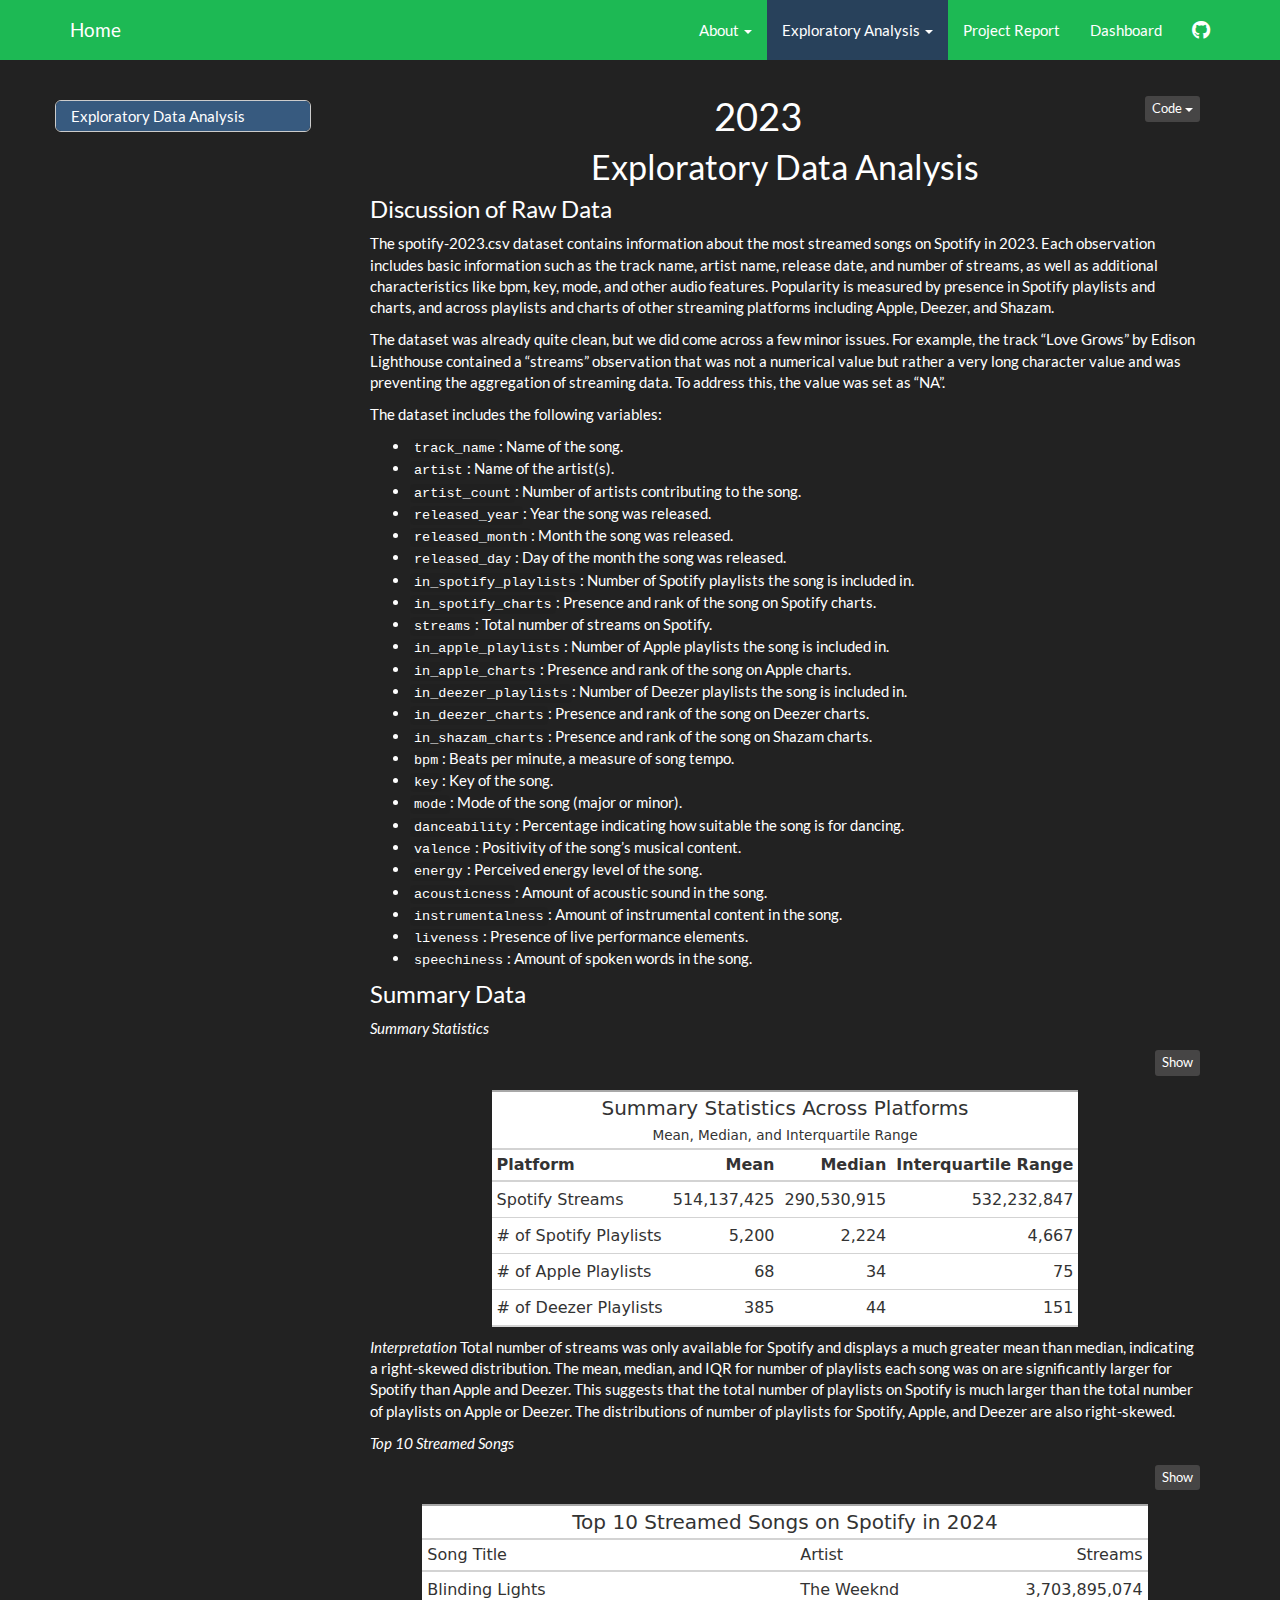
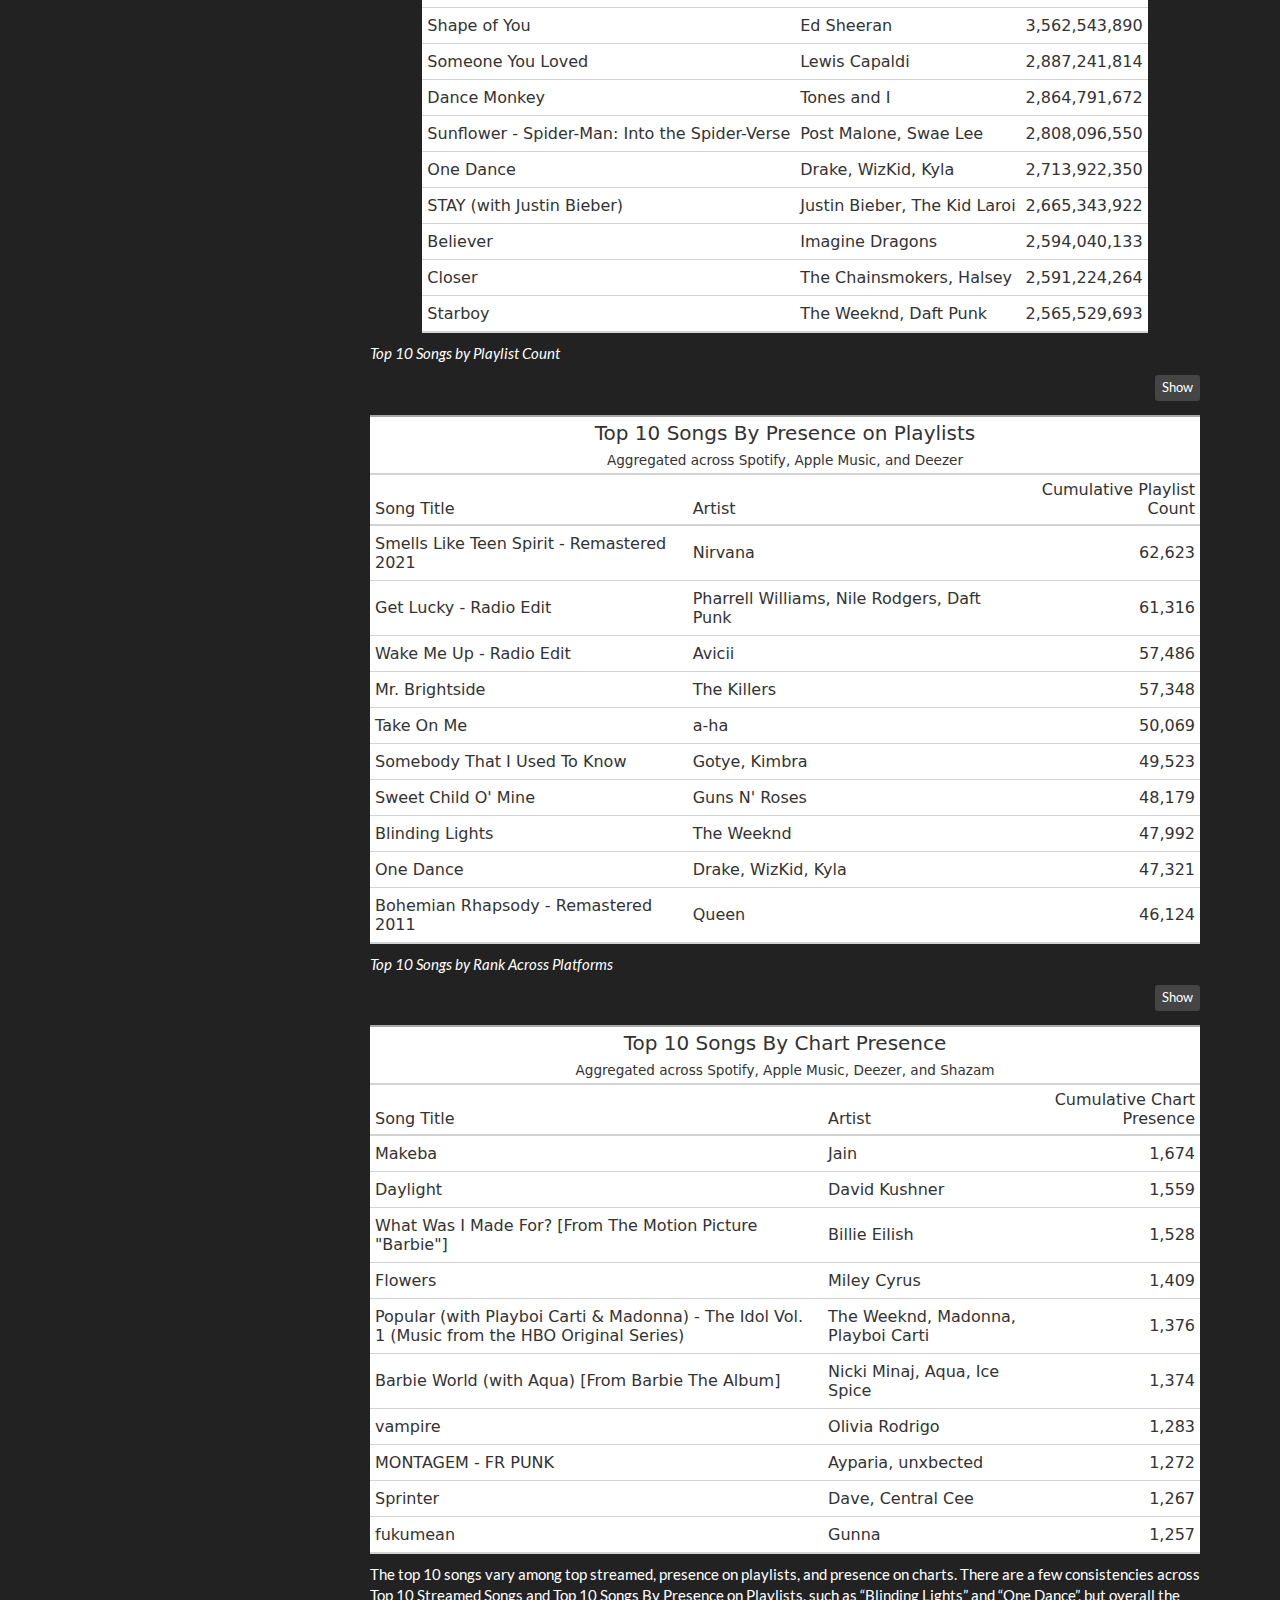
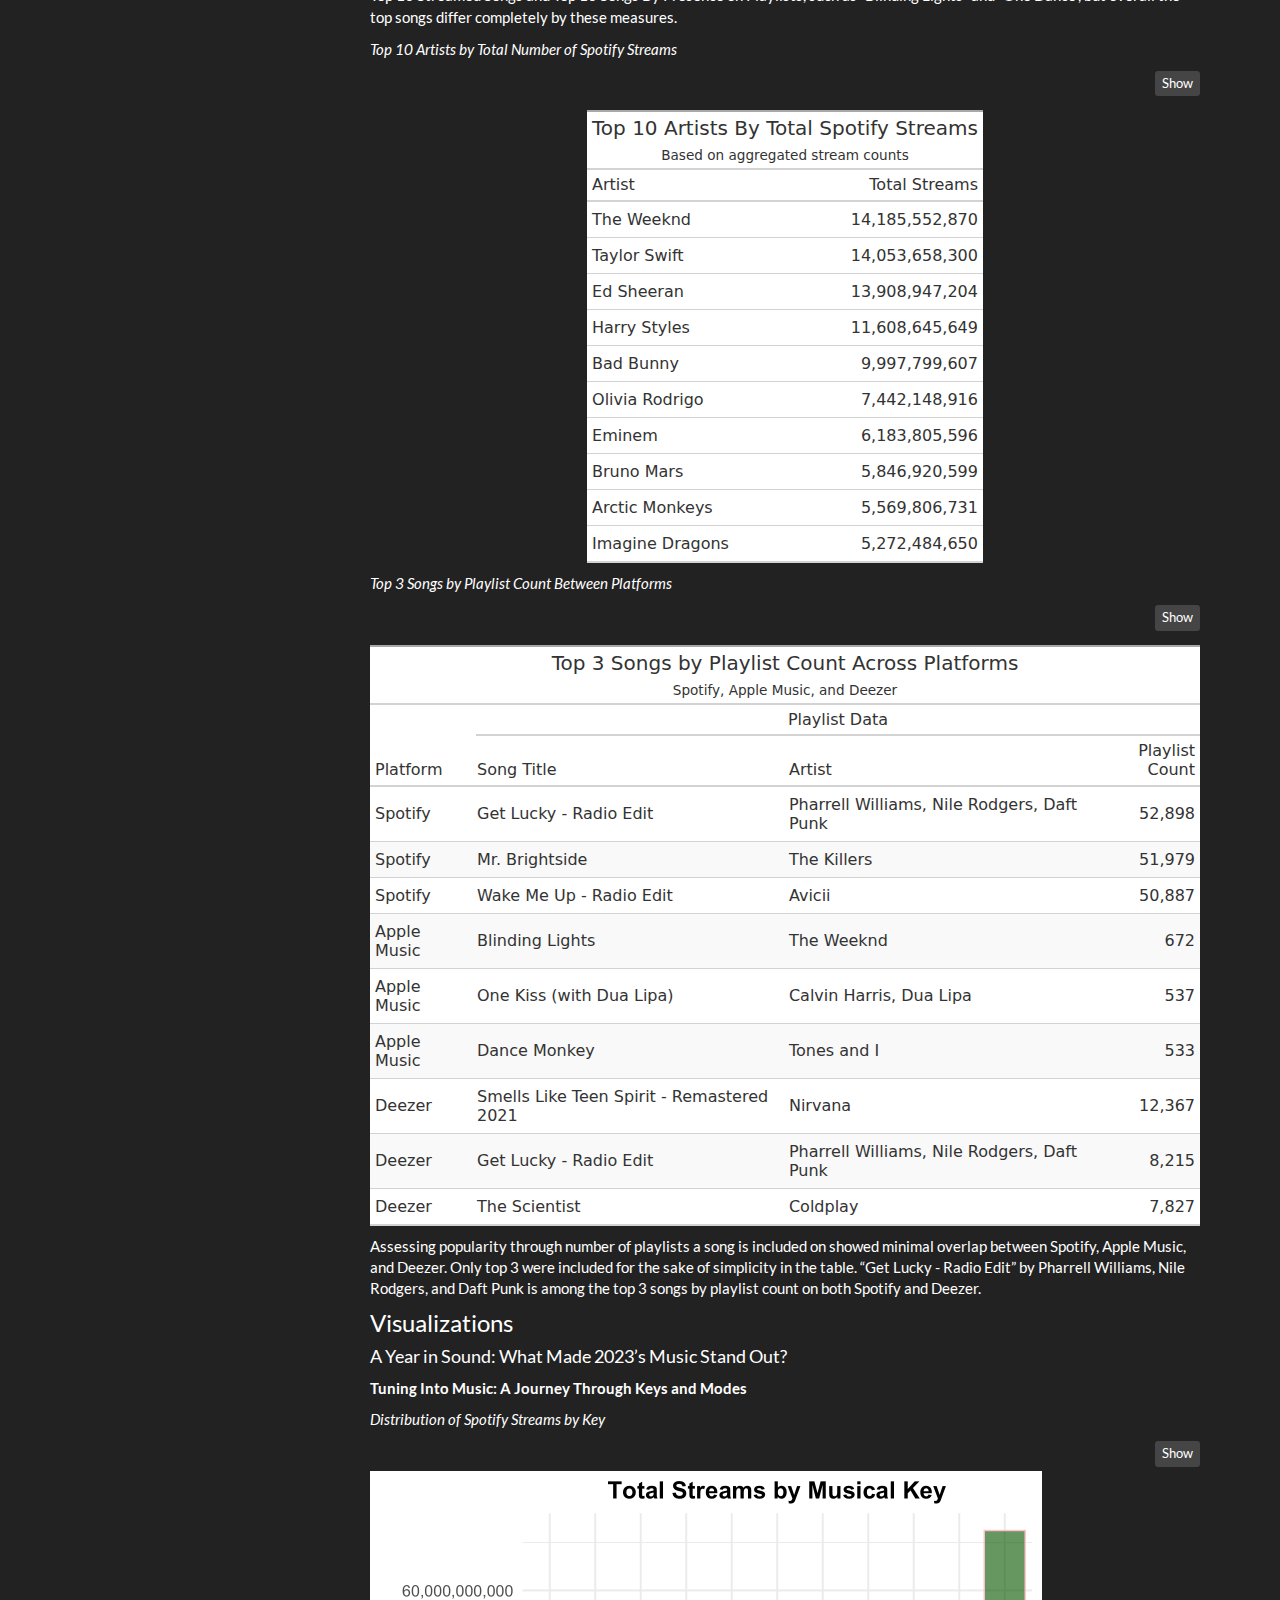
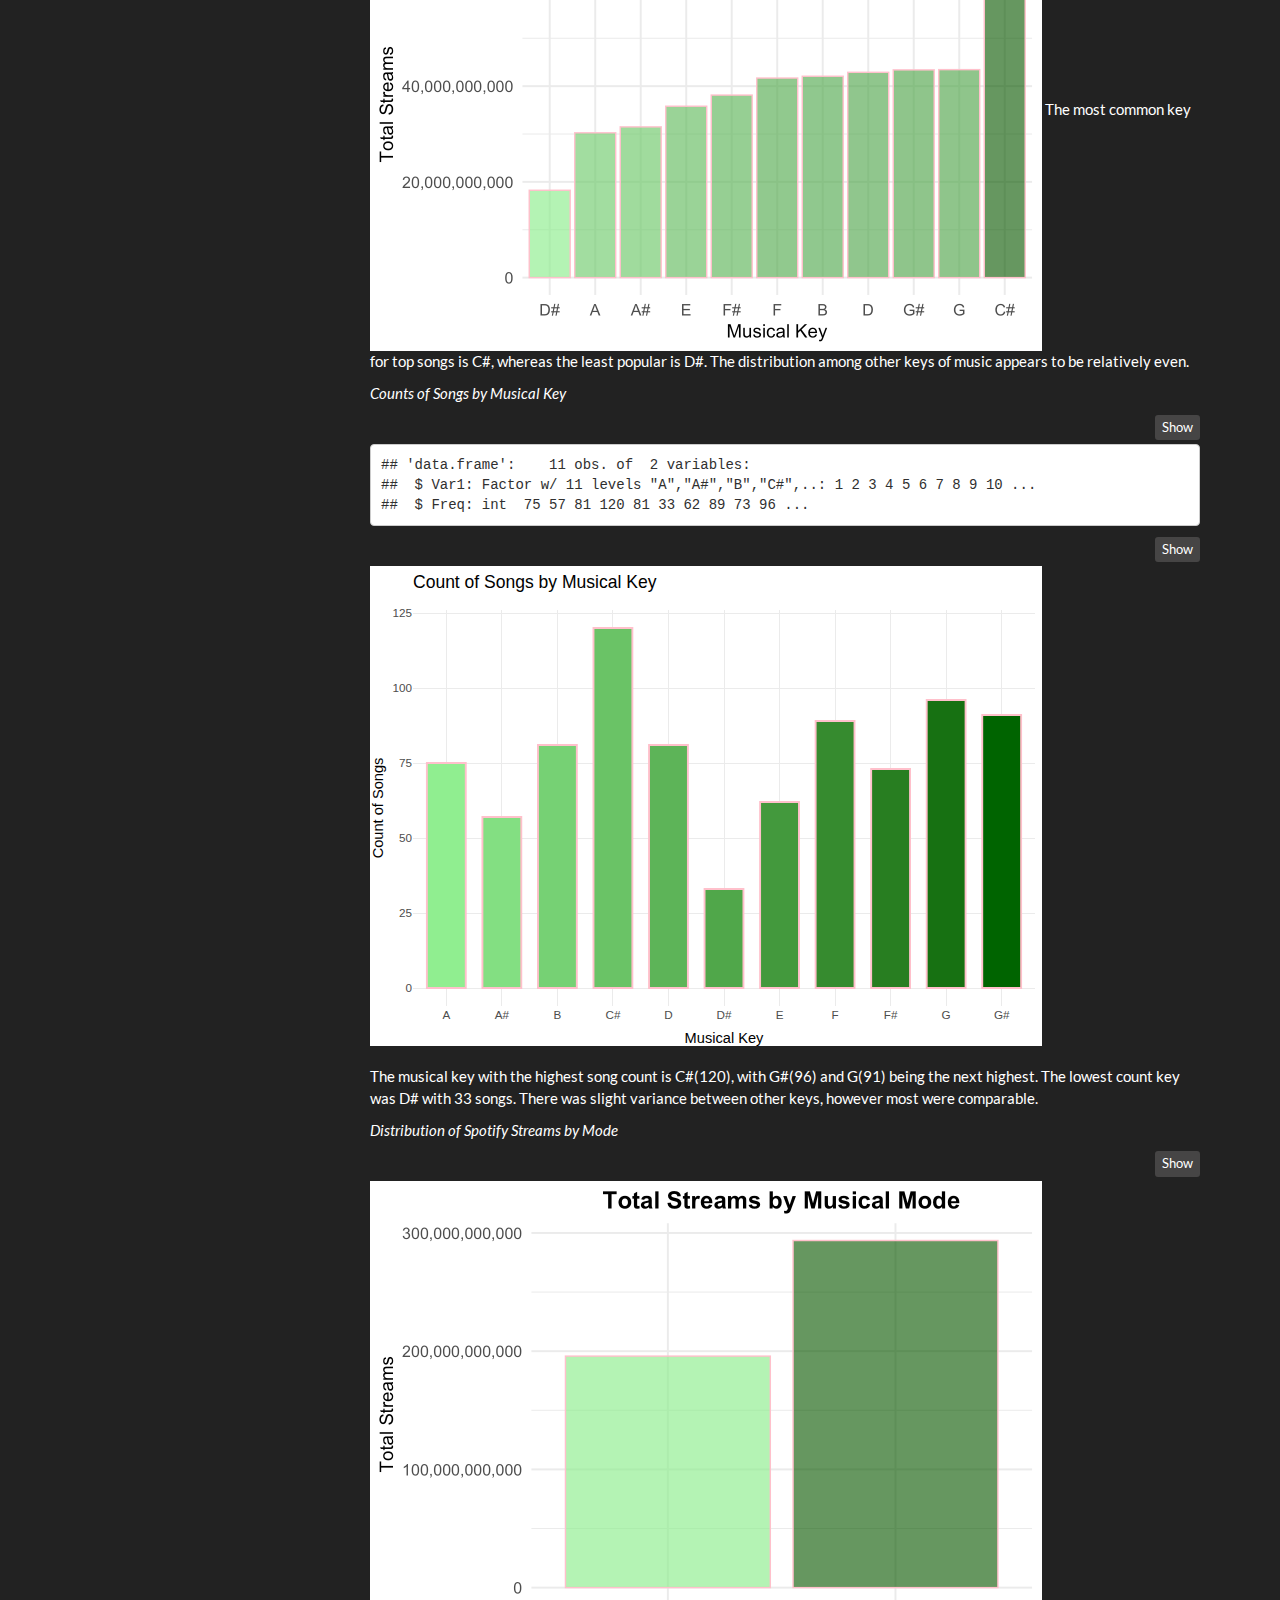
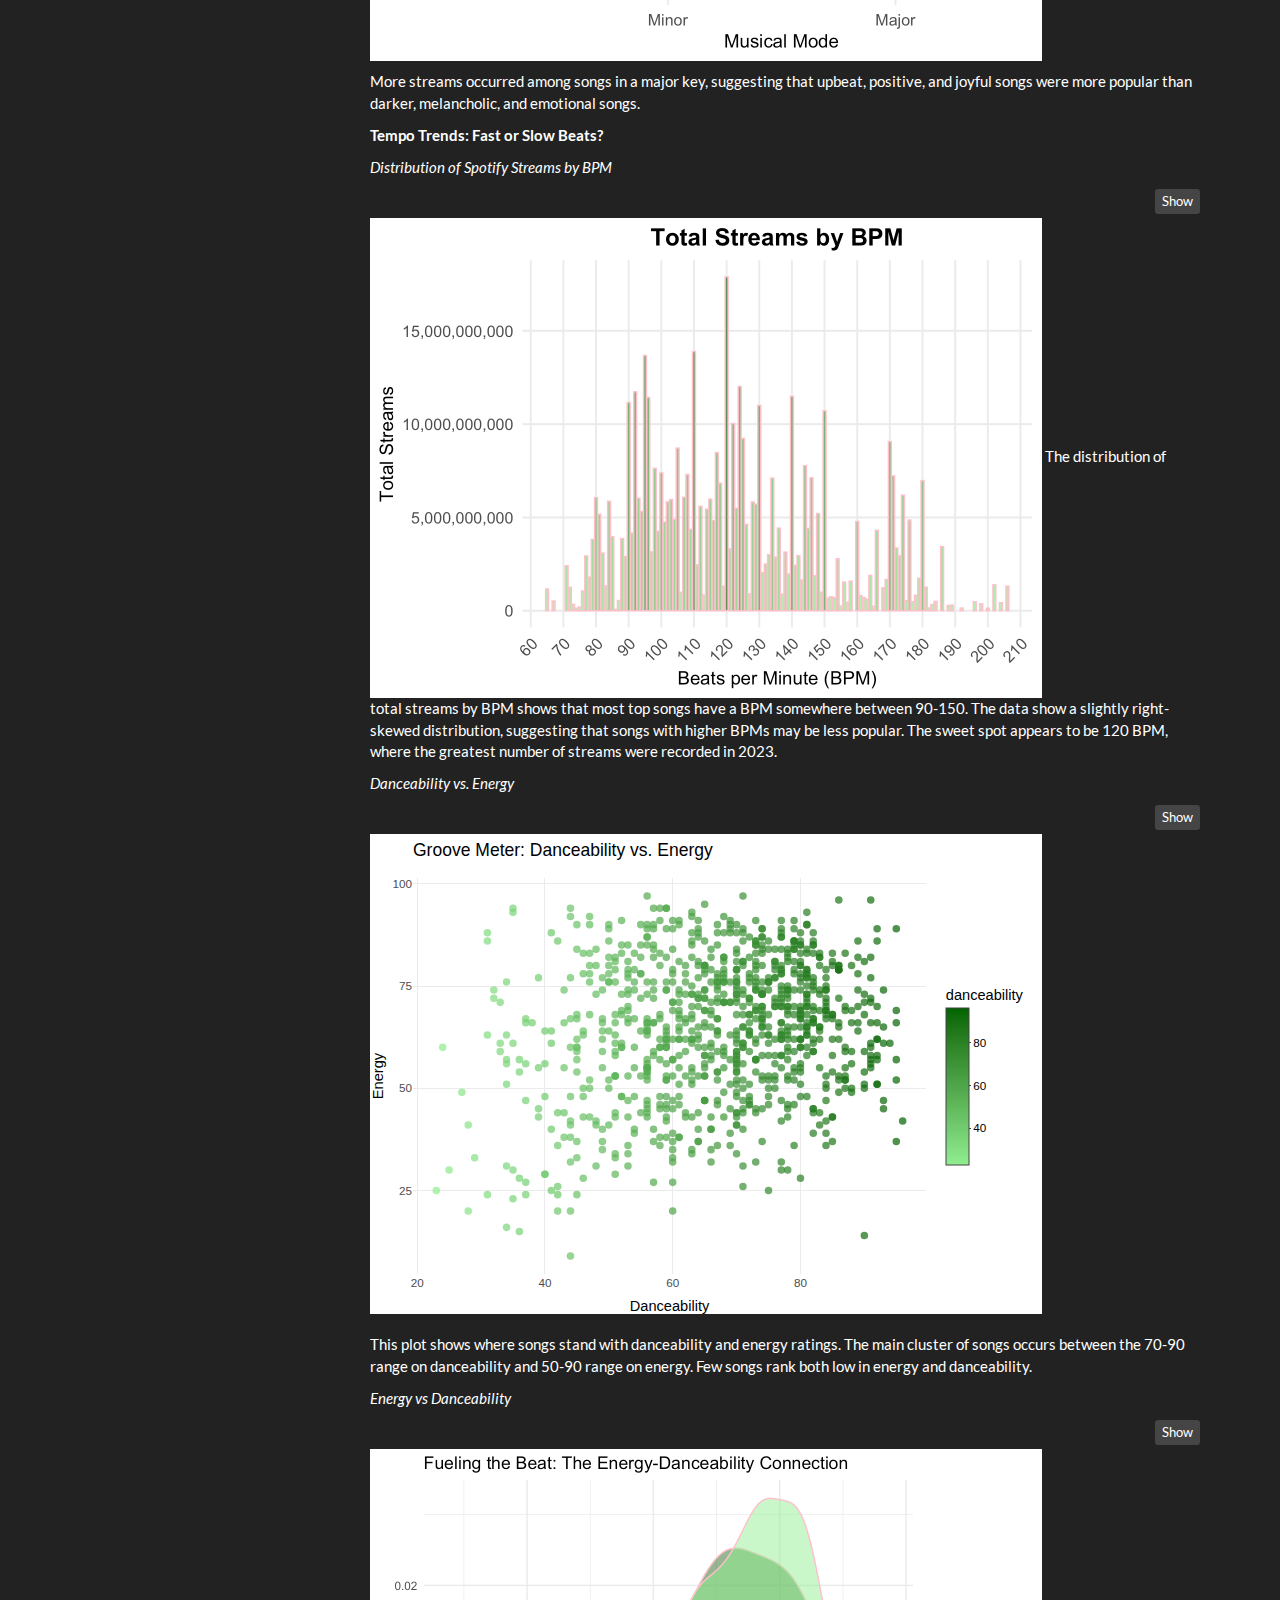
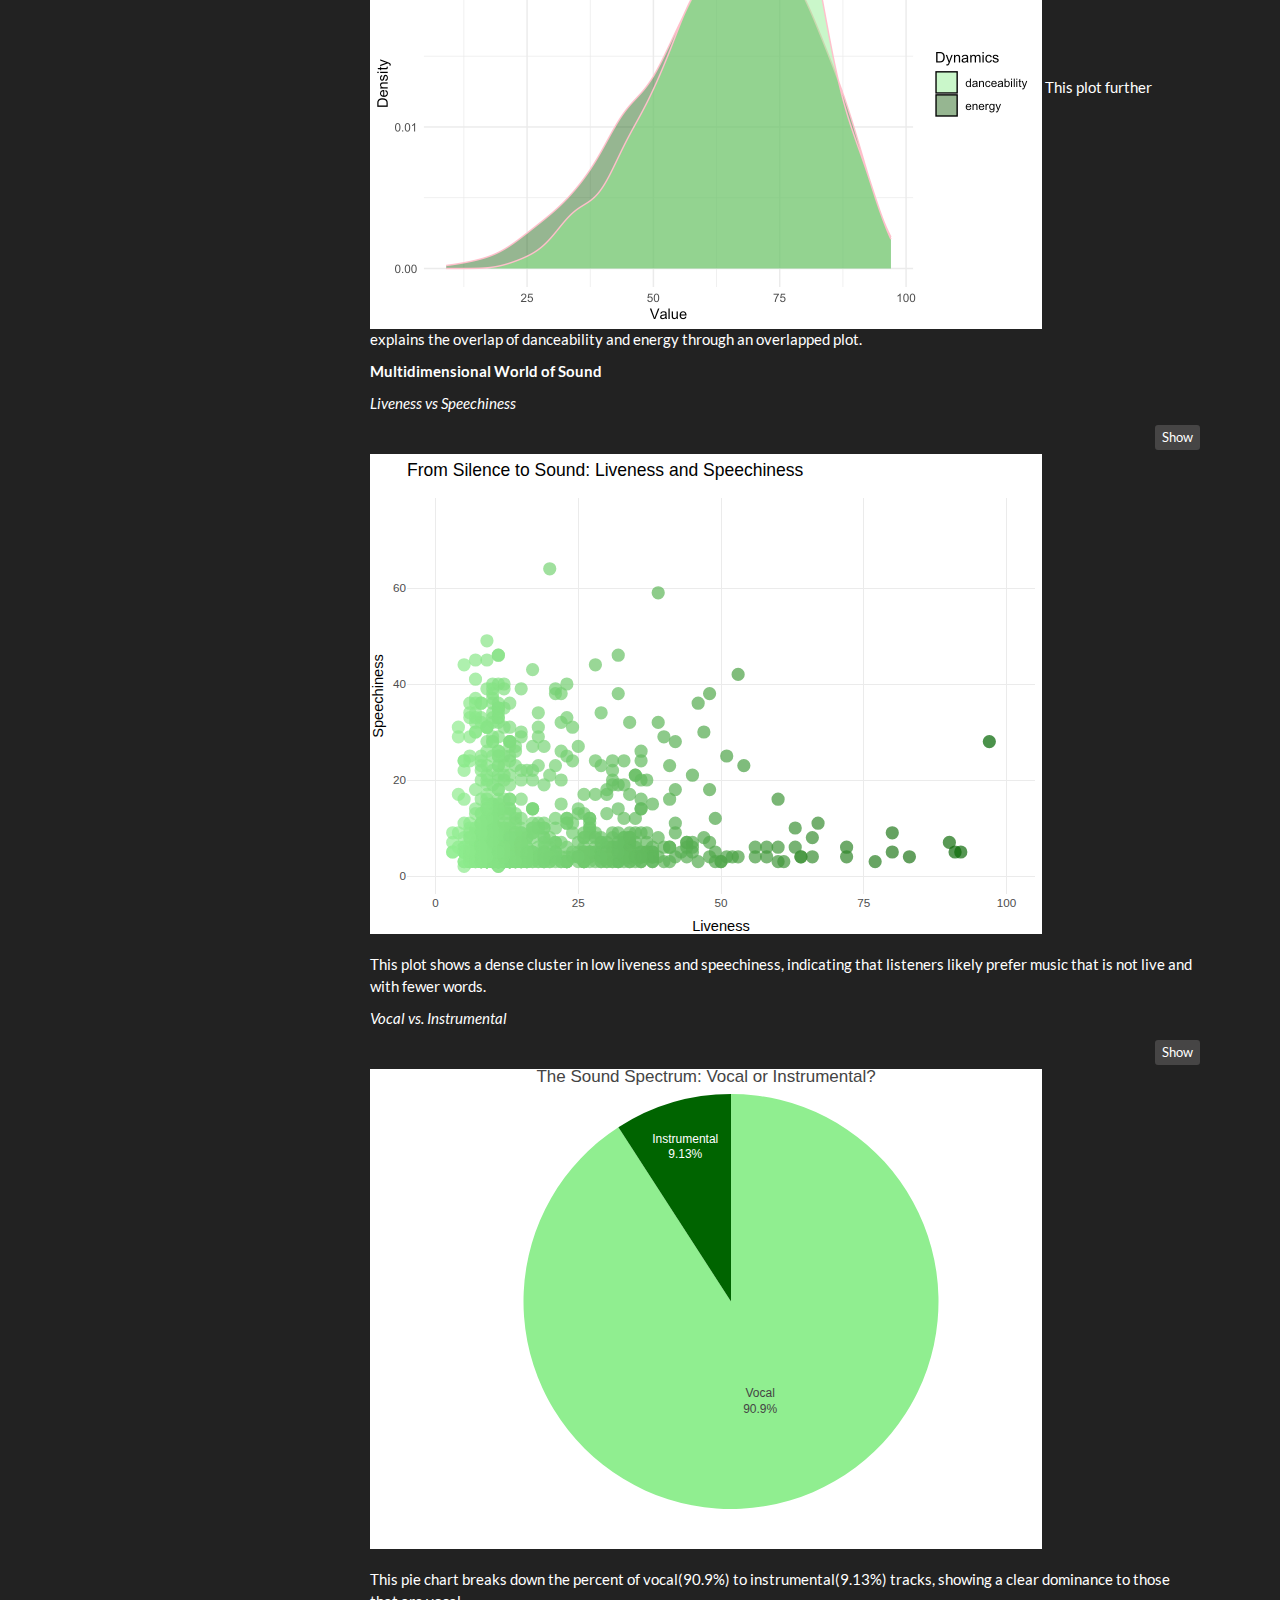
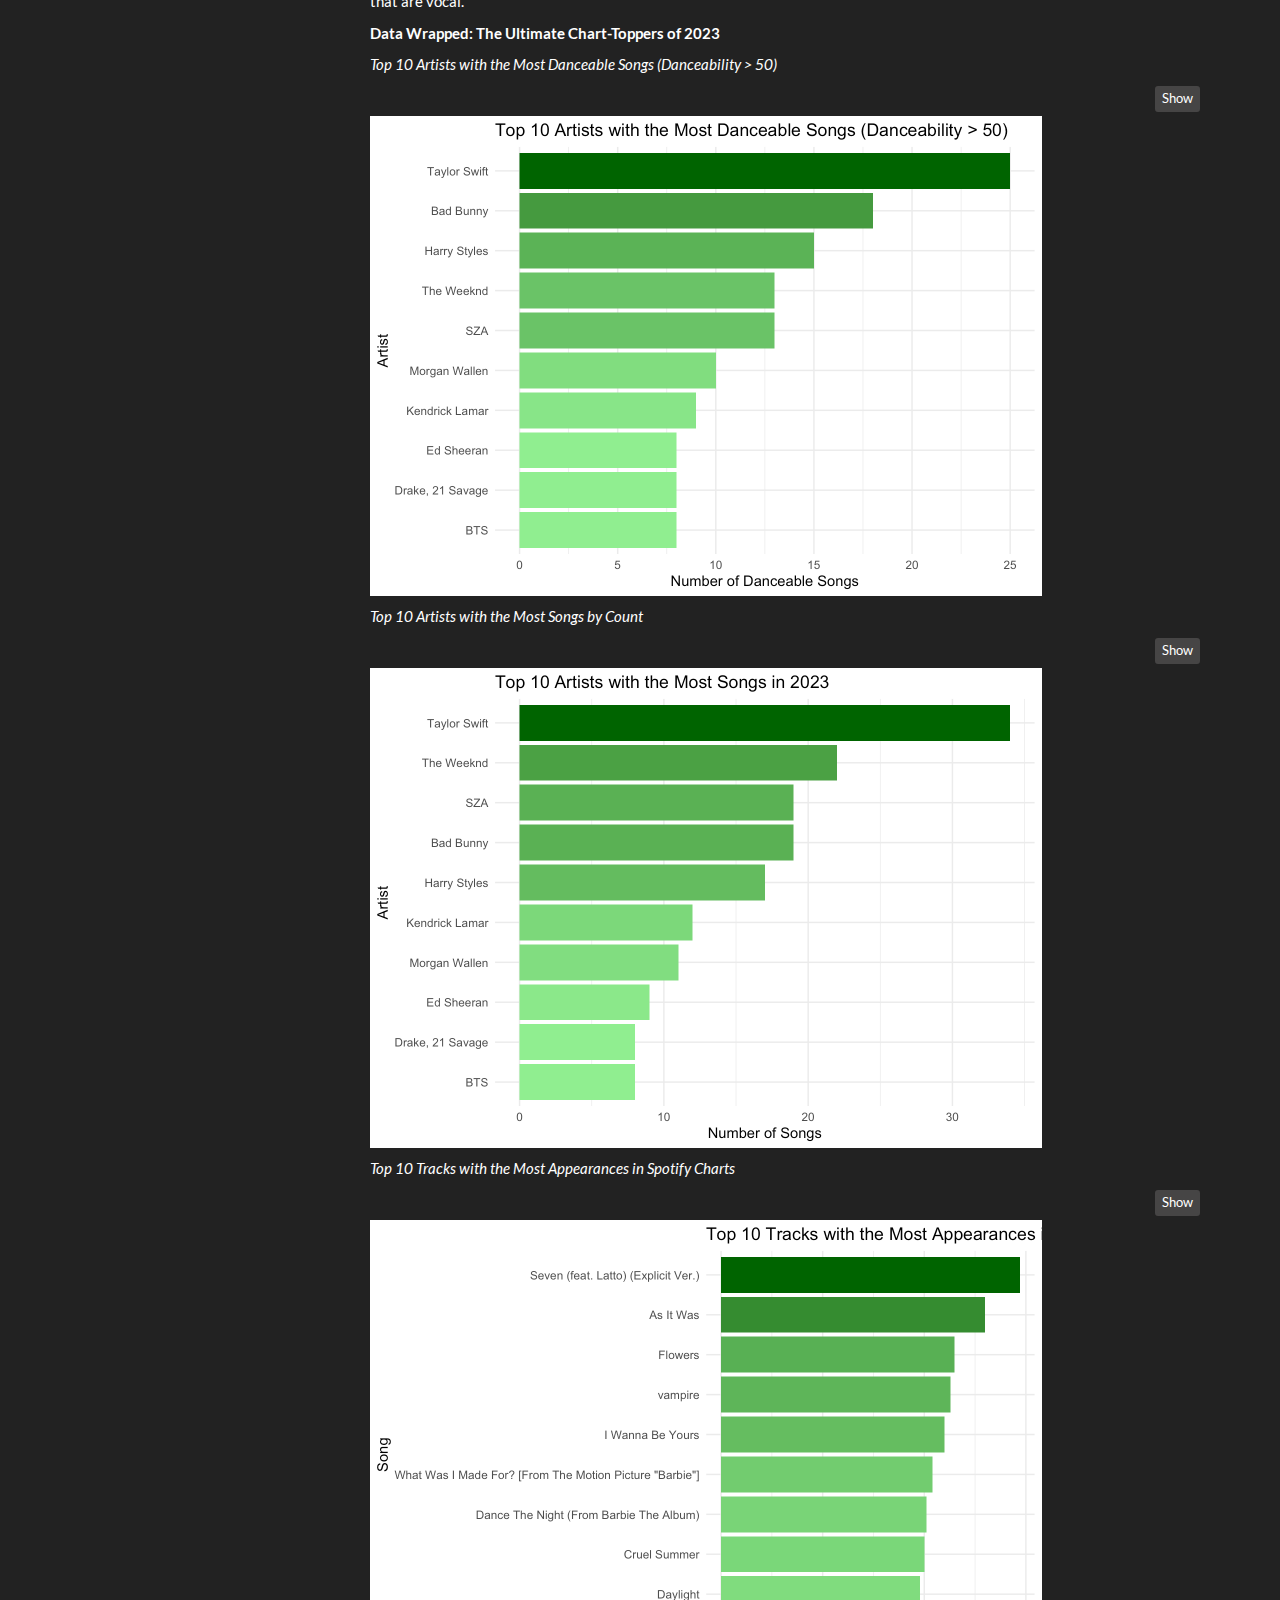
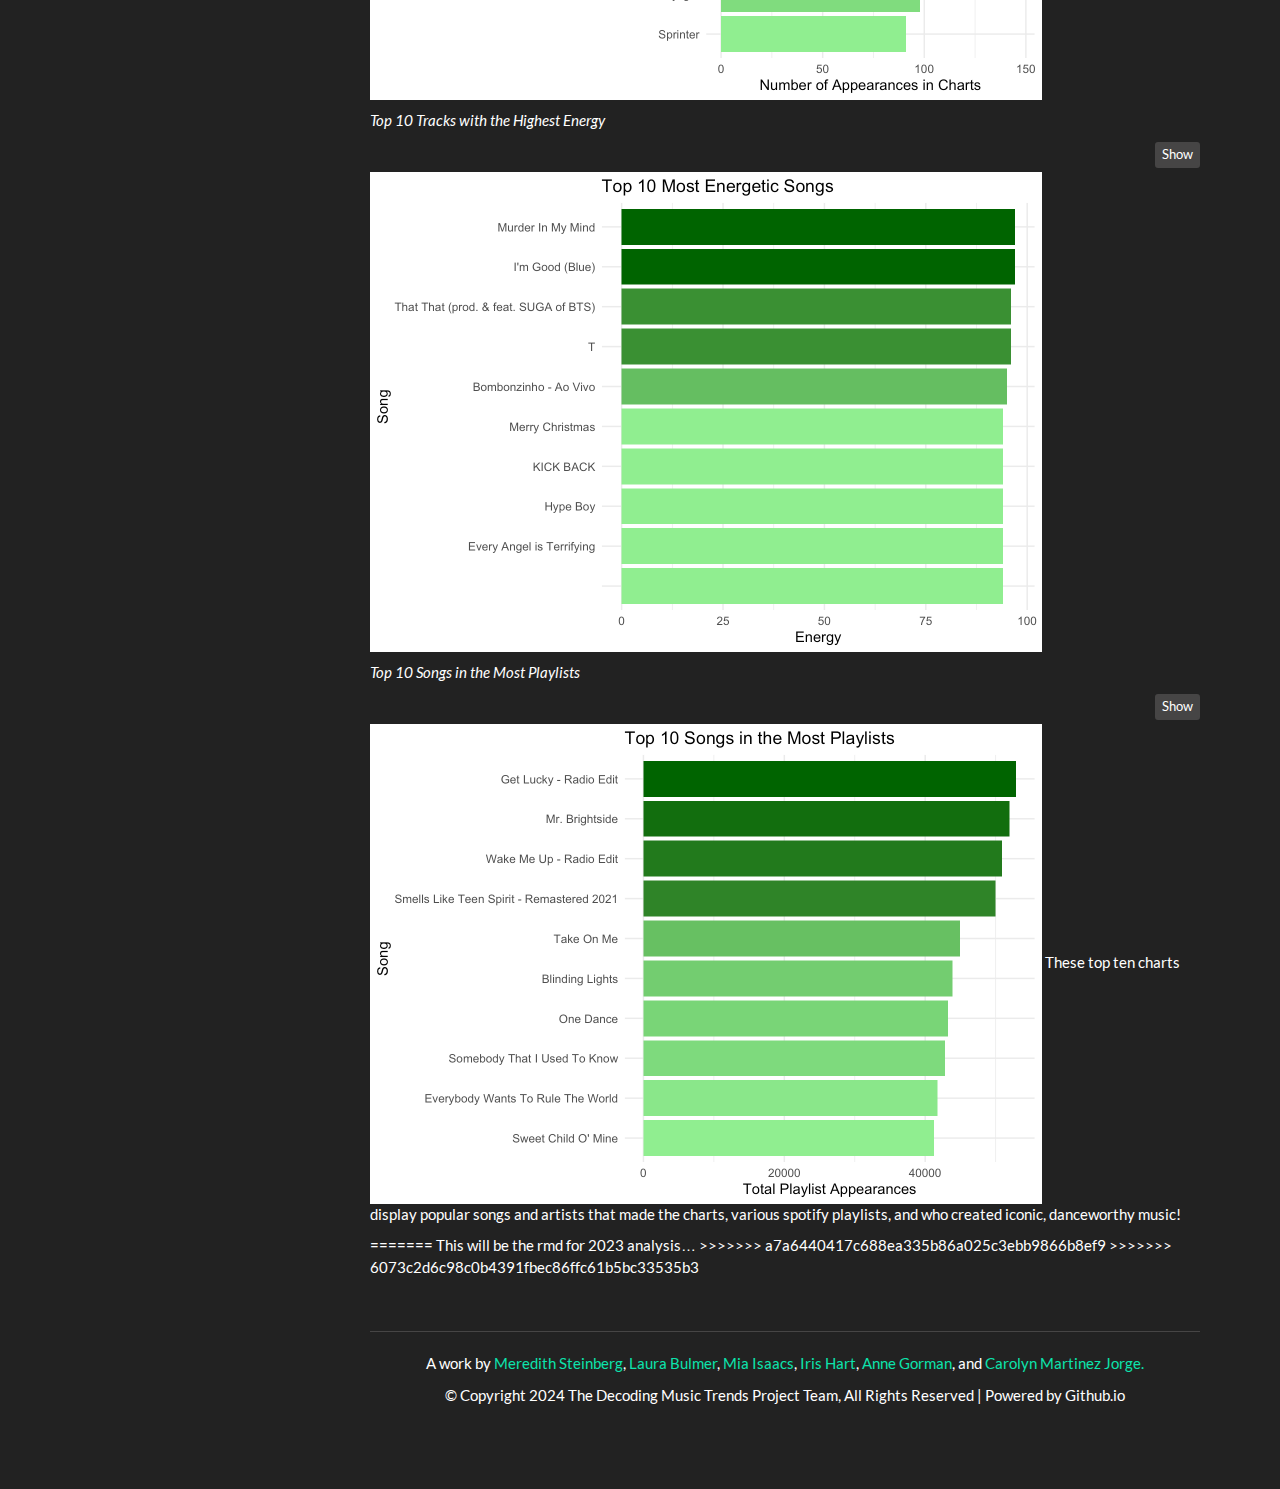
==== commit 990b4700: "editing 2023" ====
--- a/2023.html
+++ b/2023.html
@@ -523,23 +523,23 @@
     ),
     locations = cells_column_labels()
   )</code></pre>
-<div id="slwyrnrbeu" style="padding-left:0px;padding-right:0px;padding-top:10px;padding-bottom:10px;overflow-x:auto;overflow-y:auto;width:auto;height:auto;">
-<style>#slwyrnrbeu table {
+<div id="kxvltrbwot" style="padding-left:0px;padding-right:0px;padding-top:10px;padding-bottom:10px;overflow-x:auto;overflow-y:auto;width:auto;height:auto;">
+<style>#kxvltrbwot table {
   font-family: system-ui, 'Segoe UI', Roboto, Helvetica, Arial, sans-serif, 'Apple Color Emoji', 'Segoe UI Emoji', 'Segoe UI Symbol', 'Noto Color Emoji';
   -webkit-font-smoothing: antialiased;
   -moz-osx-font-smoothing: grayscale;
 }
 
-#slwyrnrbeu thead, #slwyrnrbeu tbody, #slwyrnrbeu tfoot, #slwyrnrbeu tr, #slwyrnrbeu td, #slwyrnrbeu th {
+#kxvltrbwot thead, #kxvltrbwot tbody, #kxvltrbwot tfoot, #kxvltrbwot tr, #kxvltrbwot td, #kxvltrbwot th {
   border-style: none;
 }
 
-#slwyrnrbeu p {
+#kxvltrbwot p {
   margin: 0;
   padding: 0;
 }
 
-#slwyrnrbeu .gt_table {
+#kxvltrbwot .gt_table {
   display: table;
   border-collapse: collapse;
   line-height: normal;
@@ -565,12 +565,12 @@
   border-left-color: #D3D3D3;
 }
 
-#slwyrnrbeu .gt_caption {
+#kxvltrbwot .gt_caption {
   padding-top: 4px;
   padding-bottom: 4px;
 }
 
-#slwyrnrbeu .gt_title {
+#kxvltrbwot .gt_title {
   color: #333333;
   font-size: 125%;
   font-weight: initial;
@@ -582,7 +582,7 @@
   border-bottom-width: 0;
 }
 
-#slwyrnrbeu .gt_subtitle {
+#kxvltrbwot .gt_subtitle {
   color: #333333;
   font-size: 85%;
   font-weight: initial;
@@ -594,7 +594,7 @@
   border-top-width: 0;
 }
 
-#slwyrnrbeu .gt_heading {
+#kxvltrbwot .gt_heading {
   background-color: #FFFFFF;
   text-align: center;
   border-bottom-color: #FFFFFF;
@@ -606,13 +606,13 @@
   border-right-color: #D3D3D3;
 }
 
-#slwyrnrbeu .gt_bottom_border {
-  border-bottom-style: solid;
-  border-bottom-width: 2px;
-  border-bottom-color: #D3D3D3;
-}
-
-#slwyrnrbeu .gt_col_headings {
+#kxvltrbwot .gt_bottom_border {
+  border-bottom-style: solid;
+  border-bottom-width: 2px;
+  border-bottom-color: #D3D3D3;
+}
+
+#kxvltrbwot .gt_col_headings {
   border-top-style: solid;
   border-top-width: 2px;
   border-top-color: #D3D3D3;
@@ -627,7 +627,7 @@
   border-right-color: #D3D3D3;
 }
 
-#slwyrnrbeu .gt_col_heading {
+#kxvltrbwot .gt_col_heading {
   color: #333333;
   background-color: #FFFFFF;
   font-size: 100%;
@@ -647,7 +647,7 @@
   overflow-x: hidden;
 }
 
-#slwyrnrbeu .gt_column_spanner_outer {
+#kxvltrbwot .gt_column_spanner_outer {
   color: #333333;
   background-color: #FFFFFF;
   font-size: 100%;
@@ -659,15 +659,15 @@
   padding-right: 4px;
 }
 
-#slwyrnrbeu .gt_column_spanner_outer:first-child {
+#kxvltrbwot .gt_column_spanner_outer:first-child {
   padding-left: 0;
 }
 
-#slwyrnrbeu .gt_column_spanner_outer:last-child {
+#kxvltrbwot .gt_column_spanner_outer:last-child {
   padding-right: 0;
 }
 
-#slwyrnrbeu .gt_column_spanner {
+#kxvltrbwot .gt_column_spanner {
   border-bottom-style: solid;
   border-bottom-width: 2px;
   border-bottom-color: #D3D3D3;
@@ -679,11 +679,11 @@
   width: 100%;
 }
 
-#slwyrnrbeu .gt_spanner_row {
+#kxvltrbwot .gt_spanner_row {
   border-bottom-style: hidden;
 }
 
-#slwyrnrbeu .gt_group_heading {
+#kxvltrbwot .gt_group_heading {
   padding-top: 8px;
   padding-bottom: 8px;
   padding-left: 5px;
@@ -709,7 +709,7 @@
   text-align: left;
 }
 
-#slwyrnrbeu .gt_empty_group_heading {
+#kxvltrbwot .gt_empty_group_heading {
   padding: 0.5px;
   color: #333333;
   background-color: #FFFFFF;
@@ -724,15 +724,15 @@
   vertical-align: middle;
 }
 
-#slwyrnrbeu .gt_from_md > :first-child {
+#kxvltrbwot .gt_from_md > :first-child {
   margin-top: 0;
 }
 
-#slwyrnrbeu .gt_from_md > :last-child {
+#kxvltrbwot .gt_from_md > :last-child {
   margin-bottom: 0;
 }
 
-#slwyrnrbeu .gt_row {
+#kxvltrbwot .gt_row {
   padding-top: 8px;
   padding-bottom: 8px;
   padding-left: 5px;
@@ -751,7 +751,7 @@
   overflow-x: hidden;
 }
 
-#slwyrnrbeu .gt_stub {
+#kxvltrbwot .gt_stub {
   color: #333333;
   background-color: #FFFFFF;
   font-size: 100%;
@@ -764,7 +764,7 @@
   padding-right: 5px;
 }
 
-#slwyrnrbeu .gt_stub_row_group {
+#kxvltrbwot .gt_stub_row_group {
   color: #333333;
   background-color: #FFFFFF;
   font-size: 100%;
@@ -778,15 +778,15 @@
   vertical-align: top;
 }
 
-#slwyrnrbeu .gt_row_group_first td {
-  border-top-width: 2px;
-}
-
-#slwyrnrbeu .gt_row_group_first th {
-  border-top-width: 2px;
-}
-
-#slwyrnrbeu .gt_summary_row {
+#kxvltrbwot .gt_row_group_first td {
+  border-top-width: 2px;
+}
+
+#kxvltrbwot .gt_row_group_first th {
+  border-top-width: 2px;
+}
+
+#kxvltrbwot .gt_summary_row {
   color: #333333;
   background-color: #FFFFFF;
   text-transform: inherit;
@@ -796,16 +796,16 @@
   padding-right: 5px;
 }
 
-#slwyrnrbeu .gt_first_summary_row {
+#kxvltrbwot .gt_first_summary_row {
   border-top-style: solid;
   border-top-color: #D3D3D3;
 }
 
-#slwyrnrbeu .gt_first_summary_row.thick {
-  border-top-width: 2px;
-}
-
-#slwyrnrbeu .gt_last_summary_row {
+#kxvltrbwot .gt_first_summary_row.thick {
+  border-top-width: 2px;
+}
+
+#kxvltrbwot .gt_last_summary_row {
   padding-top: 8px;
   padding-bottom: 8px;
   padding-left: 5px;
@@ -815,7 +815,7 @@
   border-bottom-color: #D3D3D3;
 }
 
-#slwyrnrbeu .gt_grand_summary_row {
+#kxvltrbwot .gt_grand_summary_row {
   color: #333333;
   background-color: #FFFFFF;
   text-transform: inherit;
@@ -825,7 +825,7 @@
   padding-right: 5px;
 }
 
-#slwyrnrbeu .gt_first_grand_summary_row {
+#kxvltrbwot .gt_first_grand_summary_row {
   padding-top: 8px;
   padding-bottom: 8px;
   padding-left: 5px;
@@ -835,7 +835,7 @@
   border-top-color: #D3D3D3;
 }
 
-#slwyrnrbeu .gt_last_grand_summary_row_top {
+#kxvltrbwot .gt_last_grand_summary_row_top {
   padding-top: 8px;
   padding-bottom: 8px;
   padding-left: 5px;
@@ -845,11 +845,11 @@
   border-bottom-color: #D3D3D3;
 }
 
-#slwyrnrbeu .gt_striped {
+#kxvltrbwot .gt_striped {
   background-color: rgba(128, 128, 128, 0.05);
 }
 
-#slwyrnrbeu .gt_table_body {
+#kxvltrbwot .gt_table_body {
   border-top-style: solid;
   border-top-width: 2px;
   border-top-color: #D3D3D3;
@@ -858,7 +858,7 @@
   border-bottom-color: #D3D3D3;
 }
 
-#slwyrnrbeu .gt_footnotes {
+#kxvltrbwot .gt_footnotes {
   color: #333333;
   background-color: #FFFFFF;
   border-bottom-style: none;
@@ -872,7 +872,7 @@
   border-right-color: #D3D3D3;
 }
 
-#slwyrnrbeu .gt_footnote {
+#kxvltrbwot .gt_footnote {
   margin: 0px;
   font-size: 90%;
   padding-top: 4px;
@@ -881,7 +881,7 @@
   padding-right: 5px;
 }
 
-#slwyrnrbeu .gt_sourcenotes {
+#kxvltrbwot .gt_sourcenotes {
   color: #333333;
   background-color: #FFFFFF;
   border-bottom-style: none;
@@ -895,7 +895,7 @@
   border-right-color: #D3D3D3;
 }
 
-#slwyrnrbeu .gt_sourcenote {
+#kxvltrbwot .gt_sourcenote {
   font-size: 90%;
   padding-top: 4px;
   padding-bottom: 4px;
@@ -903,72 +903,72 @@
   padding-right: 5px;
 }
 
-#slwyrnrbeu .gt_left {
+#kxvltrbwot .gt_left {
   text-align: left;
 }
 
-#slwyrnrbeu .gt_center {
+#kxvltrbwot .gt_center {
   text-align: center;
 }
 
-#slwyrnrbeu .gt_right {
+#kxvltrbwot .gt_right {
   text-align: right;
   font-variant-numeric: tabular-nums;
 }
 
-#slwyrnrbeu .gt_font_normal {
+#kxvltrbwot .gt_font_normal {
   font-weight: normal;
 }
 
-#slwyrnrbeu .gt_font_bold {
+#kxvltrbwot .gt_font_bold {
   font-weight: bold;
 }
 
-#slwyrnrbeu .gt_font_italic {
+#kxvltrbwot .gt_font_italic {
   font-style: italic;
 }
 
-#slwyrnrbeu .gt_super {
+#kxvltrbwot .gt_super {
   font-size: 65%;
 }
 
-#slwyrnrbeu .gt_footnote_marks {
+#kxvltrbwot .gt_footnote_marks {
   font-size: 75%;
   vertical-align: 0.4em;
   position: initial;
 }
 
-#slwyrnrbeu .gt_asterisk {
+#kxvltrbwot .gt_asterisk {
   font-size: 100%;
   vertical-align: 0;
 }
 
-#slwyrnrbeu .gt_indent_1 {
+#kxvltrbwot .gt_indent_1 {
   text-indent: 5px;
 }
 
-#slwyrnrbeu .gt_indent_2 {
+#kxvltrbwot .gt_indent_2 {
   text-indent: 10px;
 }
 
-#slwyrnrbeu .gt_indent_3 {
+#kxvltrbwot .gt_indent_3 {
   text-indent: 15px;
 }
 
-#slwyrnrbeu .gt_indent_4 {
+#kxvltrbwot .gt_indent_4 {
   text-indent: 20px;
 }
 
-#slwyrnrbeu .gt_indent_5 {
+#kxvltrbwot .gt_indent_5 {
   text-indent: 25px;
 }
 
-#slwyrnrbeu .katex-display {
+#kxvltrbwot .katex-display {
   display: inline-flex !important;
   margin-bottom: 0.75em !important;
 }
 
-#slwyrnrbeu div.Reactable > div.rt-table > div.rt-thead > div.rt-tr.rt-tr-group-header > div.rt-th-group:after {
+#kxvltrbwot div.Reactable > div.rt-table > div.rt-thead > div.rt-tr.rt-tr-group-header > div.rt-th-group:after {
   height: 0px !important;
 }
 </style>
@@ -1038,23 +1038,23 @@
          )
 
 table_top10streamed</code></pre>
-<div id="fdbsojdece" style="padding-left:0px;padding-right:0px;padding-top:10px;padding-bottom:10px;overflow-x:auto;overflow-y:auto;width:auto;height:auto;">
-<style>#fdbsojdece table {
+<div id="exhpqctpdq" style="padding-left:0px;padding-right:0px;padding-top:10px;padding-bottom:10px;overflow-x:auto;overflow-y:auto;width:auto;height:auto;">
+<style>#exhpqctpdq table {
   font-family: system-ui, 'Segoe UI', Roboto, Helvetica, Arial, sans-serif, 'Apple Color Emoji', 'Segoe UI Emoji', 'Segoe UI Symbol', 'Noto Color Emoji';
   -webkit-font-smoothing: antialiased;
   -moz-osx-font-smoothing: grayscale;
 }
 
-#fdbsojdece thead, #fdbsojdece tbody, #fdbsojdece tfoot, #fdbsojdece tr, #fdbsojdece td, #fdbsojdece th {
+#exhpqctpdq thead, #exhpqctpdq tbody, #exhpqctpdq tfoot, #exhpqctpdq tr, #exhpqctpdq td, #exhpqctpdq th {
   border-style: none;
 }
 
-#fdbsojdece p {
+#exhpqctpdq p {
   margin: 0;
   padding: 0;
 }
 
-#fdbsojdece .gt_table {
+#exhpqctpdq .gt_table {
   display: table;
   border-collapse: collapse;
   line-height: normal;
@@ -1080,12 +1080,12 @@
   border-left-color: #D3D3D3;
 }
 
-#fdbsojdece .gt_caption {
+#exhpqctpdq .gt_caption {
   padding-top: 4px;
   padding-bottom: 4px;
 }
 
-#fdbsojdece .gt_title {
+#exhpqctpdq .gt_title {
   color: #333333;
   font-size: 125%;
   font-weight: initial;
@@ -1097,7 +1097,7 @@
   border-bottom-width: 0;
 }
 
-#fdbsojdece .gt_subtitle {
+#exhpqctpdq .gt_subtitle {
   color: #333333;
   font-size: 85%;
   font-weight: initial;
@@ -1109,7 +1109,7 @@
   border-top-width: 0;
 }
 
-#fdbsojdece .gt_heading {
+#exhpqctpdq .gt_heading {
   background-color: #FFFFFF;
   text-align: center;
   border-bottom-color: #FFFFFF;
@@ -1121,13 +1121,13 @@
   border-right-color: #D3D3D3;
 }
 
-#fdbsojdece .gt_bottom_border {
-  border-bottom-style: solid;
-  border-bottom-width: 2px;
-  border-bottom-color: #D3D3D3;
-}
-
-#fdbsojdece .gt_col_headings {
+#exhpqctpdq .gt_bottom_border {
+  border-bottom-style: solid;
+  border-bottom-width: 2px;
+  border-bottom-color: #D3D3D3;
+}
+
+#exhpqctpdq .gt_col_headings {
   border-top-style: solid;
   border-top-width: 2px;
   border-top-color: #D3D3D3;
@@ -1142,7 +1142,7 @@
   border-right-color: #D3D3D3;
 }
 
-#fdbsojdece .gt_col_heading {
+#exhpqctpdq .gt_col_heading {
   color: #333333;
   background-color: #FFFFFF;
   font-size: 100%;
@@ -1162,7 +1162,7 @@
   overflow-x: hidden;
 }
 
-#fdbsojdece .gt_column_spanner_outer {
+#exhpqctpdq .gt_column_spanner_outer {
   color: #333333;
   background-color: #FFFFFF;
   font-size: 100%;
@@ -1174,15 +1174,15 @@
   padding-right: 4px;
 }
 
-#fdbsojdece .gt_column_spanner_outer:first-child {
+#exhpqctpdq .gt_column_spanner_outer:first-child {
   padding-left: 0;
 }
 
-#fdbsojdece .gt_column_spanner_outer:last-child {
+#exhpqctpdq .gt_column_spanner_outer:last-child {
   padding-right: 0;
 }
 
-#fdbsojdece .gt_column_spanner {
+#exhpqctpdq .gt_column_spanner {
   border-bottom-style: solid;
   border-bottom-width: 2px;
   border-bottom-color: #D3D3D3;
@@ -1194,11 +1194,11 @@
   width: 100%;
 }
 
-#fdbsojdece .gt_spanner_row {
+#exhpqctpdq .gt_spanner_row {
   border-bottom-style: hidden;
 }
 
-#fdbsojdece .gt_group_heading {
+#exhpqctpdq .gt_group_heading {
   padding-top: 8px;
   padding-bottom: 8px;
   padding-left: 5px;
@@ -1224,7 +1224,7 @@
   text-align: left;
 }
 
-#fdbsojdece .gt_empty_group_heading {
+#exhpqctpdq .gt_empty_group_heading {
   padding: 0.5px;
   color: #333333;
   background-color: #FFFFFF;
@@ -1239,15 +1239,15 @@
   vertical-align: middle;
 }
 
-#fdbsojdece .gt_from_md > :first-child {
+#exhpqctpdq .gt_from_md > :first-child {
   margin-top: 0;
 }
 
-#fdbsojdece .gt_from_md > :last-child {
+#exhpqctpdq .gt_from_md > :last-child {
   margin-bottom: 0;
 }
 
-#fdbsojdece .gt_row {
+#exhpqctpdq .gt_row {
   padding-top: 8px;
   padding-bottom: 8px;
   padding-left: 5px;
@@ -1266,7 +1266,7 @@
   overflow-x: hidden;
 }
 
-#fdbsojdece .gt_stub {
+#exhpqctpdq .gt_stub {
   color: #333333;
   background-color: #FFFFFF;
   font-size: 100%;
@@ -1279,7 +1279,7 @@
   padding-right: 5px;
 }
 
-#fdbsojdece .gt_stub_row_group {
+#exhpqctpdq .gt_stub_row_group {
   color: #333333;
   background-color: #FFFFFF;
   font-size: 100%;
@@ -1293,15 +1293,15 @@
   vertical-align: top;
 }
 
-#fdbsojdece .gt_row_group_first td {
-  border-top-width: 2px;
-}
-
-#fdbsojdece .gt_row_group_first th {
-  border-top-width: 2px;
-}
-
-#fdbsojdece .gt_summary_row {
+#exhpqctpdq .gt_row_group_first td {
+  border-top-width: 2px;
+}
+
+#exhpqctpdq .gt_row_group_first th {
+  border-top-width: 2px;
+}
+
+#exhpqctpdq .gt_summary_row {
   color: #333333;
   background-color: #FFFFFF;
   text-transform: inherit;
@@ -1311,16 +1311,16 @@
   padding-right: 5px;
 }
 
-#fdbsojdece .gt_first_summary_row {
+#exhpqctpdq .gt_first_summary_row {
   border-top-style: solid;
   border-top-color: #D3D3D3;
 }
 
-#fdbsojdece .gt_first_summary_row.thick {
-  border-top-width: 2px;
-}
-
-#fdbsojdece .gt_last_summary_row {
+#exhpqctpdq .gt_first_summary_row.thick {
+  border-top-width: 2px;
+}
+
+#exhpqctpdq .gt_last_summary_row {
   padding-top: 8px;
   padding-bottom: 8px;
   padding-left: 5px;
@@ -1330,7 +1330,7 @@
   border-bottom-color: #D3D3D3;
 }
 
-#fdbsojdece .gt_grand_summary_row {
+#exhpqctpdq .gt_grand_summary_row {
   color: #333333;
   background-color: #FFFFFF;
   text-transform: inherit;
@@ -1340,7 +1340,7 @@
   padding-right: 5px;
 }
 
-#fdbsojdece .gt_first_grand_summary_row {
+#exhpqctpdq .gt_first_grand_summary_row {
   padding-top: 8px;
   padding-bottom: 8px;
   padding-left: 5px;
@@ -1350,7 +1350,7 @@
   border-top-color: #D3D3D3;
 }
 
-#fdbsojdece .gt_last_grand_summary_row_top {
+#exhpqctpdq .gt_last_grand_summary_row_top {
   padding-top: 8px;
   padding-bottom: 8px;
   padding-left: 5px;
@@ -1360,11 +1360,11 @@
   border-bottom-color: #D3D3D3;
 }
 
-#fdbsojdece .gt_striped {
+#exhpqctpdq .gt_striped {
   background-color: rgba(128, 128, 128, 0.05);
 }
 
-#fdbsojdece .gt_table_body {
+#exhpqctpdq .gt_table_body {
   border-top-style: solid;
   border-top-width: 2px;
   border-top-color: #D3D3D3;
@@ -1373,7 +1373,7 @@
   border-bottom-color: #D3D3D3;
 }
 
-#fdbsojdece .gt_footnotes {
+#exhpqctpdq .gt_footnotes {
   color: #333333;
   background-color: #FFFFFF;
   border-bottom-style: none;
@@ -1387,7 +1387,7 @@
   border-right-color: #D3D3D3;
 }
 
-#fdbsojdece .gt_footnote {
+#exhpqctpdq .gt_footnote {
   margin: 0px;
   font-size: 90%;
   padding-top: 4px;
@@ -1396,7 +1396,7 @@
   padding-right: 5px;
 }
 
-#fdbsojdece .gt_sourcenotes {
+#exhpqctpdq .gt_sourcenotes {
   color: #333333;
   background-color: #FFFFFF;
   border-bottom-style: none;
@@ -1410,7 +1410,7 @@
   border-right-color: #D3D3D3;
 }
 
-#fdbsojdece .gt_sourcenote {
+#exhpqctpdq .gt_sourcenote {
   font-size: 90%;
   padding-top: 4px;
   padding-bottom: 4px;
@@ -1418,72 +1418,72 @@
   padding-right: 5px;
 }
 
-#fdbsojdece .gt_left {
+#exhpqctpdq .gt_left {
   text-align: left;
 }
 
-#fdbsojdece .gt_center {
+#exhpqctpdq .gt_center {
   text-align: center;
 }
 
-#fdbsojdece .gt_right {
+#exhpqctpdq .gt_right {
   text-align: right;
   font-variant-numeric: tabular-nums;
 }
 
-#fdbsojdece .gt_font_normal {
+#exhpqctpdq .gt_font_normal {
   font-weight: normal;
 }
 
-#fdbsojdece .gt_font_bold {
+#exhpqctpdq .gt_font_bold {
   font-weight: bold;
 }
 
-#fdbsojdece .gt_font_italic {
+#exhpqctpdq .gt_font_italic {
   font-style: italic;
 }
 
-#fdbsojdece .gt_super {
+#exhpqctpdq .gt_super {
   font-size: 65%;
 }
 
-#fdbsojdece .gt_footnote_marks {
+#exhpqctpdq .gt_footnote_marks {
   font-size: 75%;
   vertical-align: 0.4em;
   position: initial;
 }
 
-#fdbsojdece .gt_asterisk {
+#exhpqctpdq .gt_asterisk {
   font-size: 100%;
   vertical-align: 0;
 }
 
-#fdbsojdece .gt_indent_1 {
+#exhpqctpdq .gt_indent_1 {
   text-indent: 5px;
 }
 
-#fdbsojdece .gt_indent_2 {
+#exhpqctpdq .gt_indent_2 {
   text-indent: 10px;
 }
 
-#fdbsojdece .gt_indent_3 {
+#exhpqctpdq .gt_indent_3 {
   text-indent: 15px;
 }
 
-#fdbsojdece .gt_indent_4 {
+#exhpqctpdq .gt_indent_4 {
   text-indent: 20px;
 }
 
-#fdbsojdece .gt_indent_5 {
+#exhpqctpdq .gt_indent_5 {
   text-indent: 25px;
 }
 
-#fdbsojdece .katex-display {
+#exhpqctpdq .katex-display {
   display: inline-flex !important;
   margin-bottom: 0.75em !important;
 }
 
-#fdbsojdece div.Reactable > div.rt-table > div.rt-thead > div.rt-tr.rt-tr-group-header > div.rt-th-group:after {
+#exhpqctpdq div.Reactable > div.rt-table > div.rt-thead > div.rt-tr.rt-tr-group-header > div.rt-th-group:after {
   height: 0px !important;
 }
 </style>
@@ -1561,23 +1561,23 @@
   )
 
 table_top10playlist</code></pre>
-<div id="llkzwrbcrb" style="padding-left:0px;padding-right:0px;padding-top:10px;padding-bottom:10px;overflow-x:auto;overflow-y:auto;width:auto;height:auto;">
-<style>#llkzwrbcrb table {
+<div id="tflmtklnoa" style="padding-left:0px;padding-right:0px;padding-top:10px;padding-bottom:10px;overflow-x:auto;overflow-y:auto;width:auto;height:auto;">
+<style>#tflmtklnoa table {
   font-family: system-ui, 'Segoe UI', Roboto, Helvetica, Arial, sans-serif, 'Apple Color Emoji', 'Segoe UI Emoji', 'Segoe UI Symbol', 'Noto Color Emoji';
   -webkit-font-smoothing: antialiased;
   -moz-osx-font-smoothing: grayscale;
 }
 
-#llkzwrbcrb thead, #llkzwrbcrb tbody, #llkzwrbcrb tfoot, #llkzwrbcrb tr, #llkzwrbcrb td, #llkzwrbcrb th {
+#tflmtklnoa thead, #tflmtklnoa tbody, #tflmtklnoa tfoot, #tflmtklnoa tr, #tflmtklnoa td, #tflmtklnoa th {
   border-style: none;
 }
 
-#llkzwrbcrb p {
+#tflmtklnoa p {
   margin: 0;
   padding: 0;
 }
 
-#llkzwrbcrb .gt_table {
+#tflmtklnoa .gt_table {
   display: table;
   border-collapse: collapse;
   line-height: normal;
@@ -1603,12 +1603,12 @@
   border-left-color: #D3D3D3;
 }
 
-#llkzwrbcrb .gt_caption {
+#tflmtklnoa .gt_caption {
   padding-top: 4px;
   padding-bottom: 4px;
 }
 
-#llkzwrbcrb .gt_title {
+#tflmtklnoa .gt_title {
   color: #333333;
   font-size: 125%;
   font-weight: initial;
@@ -1620,7 +1620,7 @@
   border-bottom-width: 0;
 }
 
-#llkzwrbcrb .gt_subtitle {
+#tflmtklnoa .gt_subtitle {
   color: #333333;
   font-size: 85%;
   font-weight: initial;
@@ -1632,7 +1632,7 @@
   border-top-width: 0;
 }
 
-#llkzwrbcrb .gt_heading {
+#tflmtklnoa .gt_heading {
   background-color: #FFFFFF;
   text-align: center;
   border-bottom-color: #FFFFFF;
@@ -1644,13 +1644,13 @@
   border-right-color: #D3D3D3;
 }
 
-#llkzwrbcrb .gt_bottom_border {
-  border-bottom-style: solid;
-  border-bottom-width: 2px;
-  border-bottom-color: #D3D3D3;
-}
-
-#llkzwrbcrb .gt_col_headings {
+#tflmtklnoa .gt_bottom_border {
+  border-bottom-style: solid;
+  border-bottom-width: 2px;
+  border-bottom-color: #D3D3D3;
+}
+
+#tflmtklnoa .gt_col_headings {
   border-top-style: solid;
   border-top-width: 2px;
   border-top-color: #D3D3D3;
@@ -1665,7 +1665,7 @@
   border-right-color: #D3D3D3;
 }
 
-#llkzwrbcrb .gt_col_heading {
+#tflmtklnoa .gt_col_heading {
   color: #333333;
   background-color: #FFFFFF;
   font-size: 100%;
@@ -1685,7 +1685,7 @@
   overflow-x: hidden;
 }
 
-#llkzwrbcrb .gt_column_spanner_outer {
+#tflmtklnoa .gt_column_spanner_outer {
   color: #333333;
   background-color: #FFFFFF;
   font-size: 100%;
@@ -1697,15 +1697,15 @@
   padding-right: 4px;
 }
 
-#llkzwrbcrb .gt_column_spanner_outer:first-child {
+#tflmtklnoa .gt_column_spanner_outer:first-child {
   padding-left: 0;
 }
 
-#llkzwrbcrb .gt_column_spanner_outer:last-child {
+#tflmtklnoa .gt_column_spanner_outer:last-child {
   padding-right: 0;
 }
 
-#llkzwrbcrb .gt_column_spanner {
+#tflmtklnoa .gt_column_spanner {
   border-bottom-style: solid;
   border-bottom-width: 2px;
   border-bottom-color: #D3D3D3;
@@ -1717,11 +1717,11 @@
   width: 100%;
 }
 
-#llkzwrbcrb .gt_spanner_row {
+#tflmtklnoa .gt_spanner_row {
   border-bottom-style: hidden;
 }
 
-#llkzwrbcrb .gt_group_heading {
+#tflmtklnoa .gt_group_heading {
   padding-top: 8px;
   padding-bottom: 8px;
   padding-left: 5px;
@@ -1747,7 +1747,7 @@
   text-align: left;
 }
 
-#llkzwrbcrb .gt_empty_group_heading {
+#tflmtklnoa .gt_empty_group_heading {
   padding: 0.5px;
   color: #333333;
   background-color: #FFFFFF;
@@ -1762,15 +1762,15 @@
   vertical-align: middle;
 }
 
-#llkzwrbcrb .gt_from_md > :first-child {
+#tflmtklnoa .gt_from_md > :first-child {
   margin-top: 0;
 }
 
-#llkzwrbcrb .gt_from_md > :last-child {
+#tflmtklnoa .gt_from_md > :last-child {
   margin-bottom: 0;
 }
 
-#llkzwrbcrb .gt_row {
+#tflmtklnoa .gt_row {
   padding-top: 8px;
   padding-bottom: 8px;
   padding-left: 5px;
@@ -1789,7 +1789,7 @@
   overflow-x: hidden;
 }
 
-#llkzwrbcrb .gt_stub {
+#tflmtklnoa .gt_stub {
   color: #333333;
   background-color: #FFFFFF;
   font-size: 100%;
@@ -1802,7 +1802,7 @@
   padding-right: 5px;
 }
 
-#llkzwrbcrb .gt_stub_row_group {
+#tflmtklnoa .gt_stub_row_group {
   color: #333333;
   background-color: #FFFFFF;
   font-size: 100%;
@@ -1816,15 +1816,15 @@
   vertical-align: top;
 }
 
-#llkzwrbcrb .gt_row_group_first td {
-  border-top-width: 2px;
-}
-
-#llkzwrbcrb .gt_row_group_first th {
-  border-top-width: 2px;
-}
-
-#llkzwrbcrb .gt_summary_row {
+#tflmtklnoa .gt_row_group_first td {
+  border-top-width: 2px;
+}
+
+#tflmtklnoa .gt_row_group_first th {
+  border-top-width: 2px;
+}
+
+#tflmtklnoa .gt_summary_row {
   color: #333333;
   background-color: #FFFFFF;
   text-transform: inherit;
@@ -1834,16 +1834,16 @@
   padding-right: 5px;
 }
 
-#llkzwrbcrb .gt_first_summary_row {
+#tflmtklnoa .gt_first_summary_row {
   border-top-style: solid;
   border-top-color: #D3D3D3;
 }
 
-#llkzwrbcrb .gt_first_summary_row.thick {
-  border-top-width: 2px;
-}
-
-#llkzwrbcrb .gt_last_summary_row {
+#tflmtklnoa .gt_first_summary_row.thick {
+  border-top-width: 2px;
+}
+
+#tflmtklnoa .gt_last_summary_row {
   padding-top: 8px;
   padding-bottom: 8px;
   padding-left: 5px;
@@ -1853,7 +1853,7 @@
   border-bottom-color: #D3D3D3;
 }
 
-#llkzwrbcrb .gt_grand_summary_row {
+#tflmtklnoa .gt_grand_summary_row {
   color: #333333;
   background-color: #FFFFFF;
   text-transform: inherit;
@@ -1863,7 +1863,7 @@
   padding-right: 5px;
 }
 
-#llkzwrbcrb .gt_first_grand_summary_row {
+#tflmtklnoa .gt_first_grand_summary_row {
   padding-top: 8px;
   padding-bottom: 8px;
   padding-left: 5px;
@@ -1873,7 +1873,7 @@
   border-top-color: #D3D3D3;
 }
 
-#llkzwrbcrb .gt_last_grand_summary_row_top {
+#tflmtklnoa .gt_last_grand_summary_row_top {
   padding-top: 8px;
   padding-bottom: 8px;
   padding-left: 5px;
@@ -1883,11 +1883,11 @@
   border-bottom-color: #D3D3D3;
 }
 
-#llkzwrbcrb .gt_striped {
+#tflmtklnoa .gt_striped {
   background-color: rgba(128, 128, 128, 0.05);
 }
 
-#llkzwrbcrb .gt_table_body {
+#tflmtklnoa .gt_table_body {
   border-top-style: solid;
   border-top-width: 2px;
   border-top-color: #D3D3D3;
@@ -1896,7 +1896,7 @@
   border-bottom-color: #D3D3D3;
 }
 
-#llkzwrbcrb .gt_footnotes {
+#tflmtklnoa .gt_footnotes {
   color: #333333;
   background-color: #FFFFFF;
   border-bottom-style: none;
@@ -1910,7 +1910,7 @@
   border-right-color: #D3D3D3;
 }
 
-#llkzwrbcrb .gt_footnote {
+#tflmtklnoa .gt_footnote {
   margin: 0px;
   font-size: 90%;
   padding-top: 4px;
@@ -1919,7 +1919,7 @@
   padding-right: 5px;
 }
 
-#llkzwrbcrb .gt_sourcenotes {
+#tflmtklnoa .gt_sourcenotes {
   color: #333333;
   background-color: #FFFFFF;
   border-bottom-style: none;
@@ -1933,7 +1933,7 @@
   border-right-color: #D3D3D3;
 }
 
-#llkzwrbcrb .gt_sourcenote {
+#tflmtklnoa .gt_sourcenote {
   font-size: 90%;
   padding-top: 4px;
   padding-bottom: 4px;
@@ -1941,72 +1941,72 @@
   padding-right: 5px;
 }
 
-#llkzwrbcrb .gt_left {
+#tflmtklnoa .gt_left {
   text-align: left;
 }
 
-#llkzwrbcrb .gt_center {
+#tflmtklnoa .gt_center {
   text-align: center;
 }
 
-#llkzwrbcrb .gt_right {
+#tflmtklnoa .gt_right {
   text-align: right;
   font-variant-numeric: tabular-nums;
 }
 
-#llkzwrbcrb .gt_font_normal {
+#tflmtklnoa .gt_font_normal {
   font-weight: normal;
 }
 
-#llkzwrbcrb .gt_font_bold {
+#tflmtklnoa .gt_font_bold {
   font-weight: bold;
 }
 
-#llkzwrbcrb .gt_font_italic {
+#tflmtklnoa .gt_font_italic {
   font-style: italic;
 }
 
-#llkzwrbcrb .gt_super {
+#tflmtklnoa .gt_super {
   font-size: 65%;
 }
 
-#llkzwrbcrb .gt_footnote_marks {
+#tflmtklnoa .gt_footnote_marks {
   font-size: 75%;
   vertical-align: 0.4em;
   position: initial;
 }
 
-#llkzwrbcrb .gt_asterisk {
+#tflmtklnoa .gt_asterisk {
   font-size: 100%;
   vertical-align: 0;
 }
 
-#llkzwrbcrb .gt_indent_1 {
+#tflmtklnoa .gt_indent_1 {
   text-indent: 5px;
 }
 
-#llkzwrbcrb .gt_indent_2 {
+#tflmtklnoa .gt_indent_2 {
   text-indent: 10px;
 }
 
-#llkzwrbcrb .gt_indent_3 {
+#tflmtklnoa .gt_indent_3 {
   text-indent: 15px;
 }
 
-#llkzwrbcrb .gt_indent_4 {
+#tflmtklnoa .gt_indent_4 {
   text-indent: 20px;
 }
 
-#llkzwrbcrb .gt_indent_5 {
+#tflmtklnoa .gt_indent_5 {
   text-indent: 25px;
 }
 
-#llkzwrbcrb .katex-display {
+#tflmtklnoa .katex-display {
   display: inline-flex !important;
   margin-bottom: 0.75em !important;
 }
 
-#llkzwrbcrb div.Reactable > div.rt-table > div.rt-thead > div.rt-tr.rt-tr-group-header > div.rt-th-group:after {
+#tflmtklnoa div.Reactable > div.rt-table > div.rt-thead > div.rt-tr.rt-tr-group-header > div.rt-th-group:after {
   height: 0px !important;
 }
 </style>
@@ -2086,23 +2086,23 @@
   )
 
 table_top10charts</code></pre>
-<div id="adcgrmnlid" style="padding-left:0px;padding-right:0px;padding-top:10px;padding-bottom:10px;overflow-x:auto;overflow-y:auto;width:auto;height:auto;">
-<style>#adcgrmnlid table {
+<div id="fodgalygse" style="padding-left:0px;padding-right:0px;padding-top:10px;padding-bottom:10px;overflow-x:auto;overflow-y:auto;width:auto;height:auto;">
+<style>#fodgalygse table {
   font-family: system-ui, 'Segoe UI', Roboto, Helvetica, Arial, sans-serif, 'Apple Color Emoji', 'Segoe UI Emoji', 'Segoe UI Symbol', 'Noto Color Emoji';
   -webkit-font-smoothing: antialiased;
   -moz-osx-font-smoothing: grayscale;
 }
 
-#adcgrmnlid thead, #adcgrmnlid tbody, #adcgrmnlid tfoot, #adcgrmnlid tr, #adcgrmnlid td, #adcgrmnlid th {
+#fodgalygse thead, #fodgalygse tbody, #fodgalygse tfoot, #fodgalygse tr, #fodgalygse td, #fodgalygse th {
   border-style: none;
 }
 
-#adcgrmnlid p {
+#fodgalygse p {
   margin: 0;
   padding: 0;
 }
 
-#adcgrmnlid .gt_table {
+#fodgalygse .gt_table {
   display: table;
   border-collapse: collapse;
   line-height: normal;
@@ -2128,12 +2128,12 @@
   border-left-color: #D3D3D3;
 }
 
-#adcgrmnlid .gt_caption {
+#fodgalygse .gt_caption {
   padding-top: 4px;
   padding-bottom: 4px;
 }
 
-#adcgrmnlid .gt_title {
+#fodgalygse .gt_title {
   color: #333333;
   font-size: 125%;
   font-weight: initial;
@@ -2145,7 +2145,7 @@
   border-bottom-width: 0;
 }
 
-#adcgrmnlid .gt_subtitle {
+#fodgalygse .gt_subtitle {
   color: #333333;
   font-size: 85%;
   font-weight: initial;
@@ -2157,7 +2157,7 @@
   border-top-width: 0;
 }
 
-#adcgrmnlid .gt_heading {
+#fodgalygse .gt_heading {
   background-color: #FFFFFF;
   text-align: center;
   border-bottom-color: #FFFFFF;
@@ -2169,13 +2169,13 @@
   border-right-color: #D3D3D3;
 }
 
-#adcgrmnlid .gt_bottom_border {
-  border-bottom-style: solid;
-  border-bottom-width: 2px;
-  border-bottom-color: #D3D3D3;
-}
-
-#adcgrmnlid .gt_col_headings {
+#fodgalygse .gt_bottom_border {
+  border-bottom-style: solid;
+  border-bottom-width: 2px;
+  border-bottom-color: #D3D3D3;
+}
+
+#fodgalygse .gt_col_headings {
   border-top-style: solid;
   border-top-width: 2px;
   border-top-color: #D3D3D3;
@@ -2190,7 +2190,7 @@
   border-right-color: #D3D3D3;
 }
 
-#adcgrmnlid .gt_col_heading {
+#fodgalygse .gt_col_heading {
   color: #333333;
   background-color: #FFFFFF;
   font-size: 100%;
@@ -2210,7 +2210,7 @@
   overflow-x: hidden;
 }
 
-#adcgrmnlid .gt_column_spanner_outer {
+#fodgalygse .gt_column_spanner_outer {
   color: #333333;
   background-color: #FFFFFF;
   font-size: 100%;
@@ -2222,15 +2222,15 @@
   padding-right: 4px;
 }
 
-#adcgrmnlid .gt_column_spanner_outer:first-child {
+#fodgalygse .gt_column_spanner_outer:first-child {
   padding-left: 0;
 }
 
-#adcgrmnlid .gt_column_spanner_outer:last-child {
+#fodgalygse .gt_column_spanner_outer:last-child {
   padding-right: 0;
 }
 
-#adcgrmnlid .gt_column_spanner {
+#fodgalygse .gt_column_spanner {
   border-bottom-style: solid;
   border-bottom-width: 2px;
   border-bottom-color: #D3D3D3;
@@ -2242,11 +2242,11 @@
   width: 100%;
 }
 
-#adcgrmnlid .gt_spanner_row {
+#fodgalygse .gt_spanner_row {
   border-bottom-style: hidden;
 }
 
-#adcgrmnlid .gt_group_heading {
+#fodgalygse .gt_group_heading {
   padding-top: 8px;
   padding-bottom: 8px;
   padding-left: 5px;
@@ -2272,7 +2272,7 @@
   text-align: left;
 }
 
-#adcgrmnlid .gt_empty_group_heading {
+#fodgalygse .gt_empty_group_heading {
   padding: 0.5px;
   color: #333333;
   background-color: #FFFFFF;
@@ -2287,15 +2287,15 @@
   vertical-align: middle;
 }
 
-#adcgrmnlid .gt_from_md > :first-child {
+#fodgalygse .gt_from_md > :first-child {
   margin-top: 0;
 }
 
-#adcgrmnlid .gt_from_md > :last-child {
+#fodgalygse .gt_from_md > :last-child {
   margin-bottom: 0;
 }
 
-#adcgrmnlid .gt_row {
+#fodgalygse .gt_row {
   padding-top: 8px;
   padding-bottom: 8px;
   padding-left: 5px;
@@ -2314,7 +2314,7 @@
   overflow-x: hidden;
 }
 
-#adcgrmnlid .gt_stub {
+#fodgalygse .gt_stub {
   color: #333333;
   background-color: #FFFFFF;
   font-size: 100%;
@@ -2327,7 +2327,7 @@
   padding-right: 5px;
 }
 
-#adcgrmnlid .gt_stub_row_group {
+#fodgalygse .gt_stub_row_group {
   color: #333333;
   background-color: #FFFFFF;
   font-size: 100%;
@@ -2341,15 +2341,15 @@
   vertical-align: top;
 }
 
-#adcgrmnlid .gt_row_group_first td {
-  border-top-width: 2px;
-}
-
-#adcgrmnlid .gt_row_group_first th {
-  border-top-width: 2px;
-}
-
-#adcgrmnlid .gt_summary_row {
+#fodgalygse .gt_row_group_first td {
+  border-top-width: 2px;
+}
+
+#fodgalygse .gt_row_group_first th {
+  border-top-width: 2px;
+}
+
+#fodgalygse .gt_summary_row {
   color: #333333;
   background-color: #FFFFFF;
   text-transform: inherit;
@@ -2359,16 +2359,16 @@
   padding-right: 5px;
 }
 
-#adcgrmnlid .gt_first_summary_row {
+#fodgalygse .gt_first_summary_row {
   border-top-style: solid;
   border-top-color: #D3D3D3;
 }
 
-#adcgrmnlid .gt_first_summary_row.thick {
-  border-top-width: 2px;
-}
-
-#adcgrmnlid .gt_last_summary_row {
+#fodgalygse .gt_first_summary_row.thick {
+  border-top-width: 2px;
+}
+
+#fodgalygse .gt_last_summary_row {
   padding-top: 8px;
   padding-bottom: 8px;
   padding-left: 5px;
@@ -2378,7 +2378,7 @@
   border-bottom-color: #D3D3D3;
 }
 
-#adcgrmnlid .gt_grand_summary_row {
+#fodgalygse .gt_grand_summary_row {
   color: #333333;
   background-color: #FFFFFF;
   text-transform: inherit;
@@ -2388,7 +2388,7 @@
   padding-right: 5px;
 }
 
-#adcgrmnlid .gt_first_grand_summary_row {
+#fodgalygse .gt_first_grand_summary_row {
   padding-top: 8px;
   padding-bottom: 8px;
   padding-left: 5px;
@@ -2398,7 +2398,7 @@
   border-top-color: #D3D3D3;
 }
 
-#adcgrmnlid .gt_last_grand_summary_row_top {
+#fodgalygse .gt_last_grand_summary_row_top {
   padding-top: 8px;
   padding-bottom: 8px;
   padding-left: 5px;
@@ -2408,11 +2408,11 @@
   border-bottom-color: #D3D3D3;
 }
 
-#adcgrmnlid .gt_striped {
+#fodgalygse .gt_striped {
   background-color: rgba(128, 128, 128, 0.05);
 }
 
-#adcgrmnlid .gt_table_body {
+#fodgalygse .gt_table_body {
   border-top-style: solid;
   border-top-width: 2px;
   border-top-color: #D3D3D3;
@@ -2421,7 +2421,7 @@
   border-bottom-color: #D3D3D3;
 }
 
-#adcgrmnlid .gt_footnotes {
+#fodgalygse .gt_footnotes {
   color: #333333;
   background-color: #FFFFFF;
   border-bottom-style: none;
@@ -2435,7 +2435,7 @@
   border-right-color: #D3D3D3;
 }
 
-#adcgrmnlid .gt_footnote {
+#fodgalygse .gt_footnote {
   margin: 0px;
   font-size: 90%;
   padding-top: 4px;
@@ -2444,7 +2444,7 @@
   padding-right: 5px;
 }
 
-#adcgrmnlid .gt_sourcenotes {
+#fodgalygse .gt_sourcenotes {
   color: #333333;
   background-color: #FFFFFF;
   border-bottom-style: none;
@@ -2458,7 +2458,7 @@
   border-right-color: #D3D3D3;
 }
 
-#adcgrmnlid .gt_sourcenote {
+#fodgalygse .gt_sourcenote {
   font-size: 90%;
   padding-top: 4px;
   padding-bottom: 4px;
@@ -2466,72 +2466,72 @@
   padding-right: 5px;
 }
 
-#adcgrmnlid .gt_left {
+#fodgalygse .gt_left {
   text-align: left;
 }
 
-#adcgrmnlid .gt_center {
+#fodgalygse .gt_center {
   text-align: center;
 }
 
-#adcgrmnlid .gt_right {
+#fodgalygse .gt_right {
   text-align: right;
   font-variant-numeric: tabular-nums;
 }
 
-#adcgrmnlid .gt_font_normal {
+#fodgalygse .gt_font_normal {
   font-weight: normal;
 }
 
-#adcgrmnlid .gt_font_bold {
+#fodgalygse .gt_font_bold {
   font-weight: bold;
 }
 
-#adcgrmnlid .gt_font_italic {
+#fodgalygse .gt_font_italic {
   font-style: italic;
 }
 
-#adcgrmnlid .gt_super {
+#fodgalygse .gt_super {
   font-size: 65%;
 }
 
-#adcgrmnlid .gt_footnote_marks {
+#fodgalygse .gt_footnote_marks {
   font-size: 75%;
   vertical-align: 0.4em;
   position: initial;
 }
 
-#adcgrmnlid .gt_asterisk {
+#fodgalygse .gt_asterisk {
   font-size: 100%;
   vertical-align: 0;
 }
 
-#adcgrmnlid .gt_indent_1 {
+#fodgalygse .gt_indent_1 {
   text-indent: 5px;
 }
 
-#adcgrmnlid .gt_indent_2 {
+#fodgalygse .gt_indent_2 {
   text-indent: 10px;
 }
 
-#adcgrmnlid .gt_indent_3 {
+#fodgalygse .gt_indent_3 {
   text-indent: 15px;
 }
 
-#adcgrmnlid .gt_indent_4 {
+#fodgalygse .gt_indent_4 {
   text-indent: 20px;
 }
 
-#adcgrmnlid .gt_indent_5 {
+#fodgalygse .gt_indent_5 {
   text-indent: 25px;
 }
 
-#adcgrmnlid .katex-display {
+#fodgalygse .katex-display {
   display: inline-flex !important;
   margin-bottom: 0.75em !important;
 }
 
-#adcgrmnlid div.Reactable > div.rt-table > div.rt-thead > div.rt-tr.rt-tr-group-header > div.rt-th-group:after {
+#fodgalygse div.Reactable > div.rt-table > div.rt-thead > div.rt-tr.rt-tr-group-header > div.rt-th-group:after {
   height: 0px !important;
 }
 </style>
@@ -2613,23 +2613,23 @@
   )
 
 table_top10artists</code></pre>
-<div id="ahuagpngow" style="padding-left:0px;padding-right:0px;padding-top:10px;padding-bottom:10px;overflow-x:auto;overflow-y:auto;width:auto;height:auto;">
-<style>#ahuagpngow table {
+<div id="ugwqwofvuy" style="padding-left:0px;padding-right:0px;padding-top:10px;padding-bottom:10px;overflow-x:auto;overflow-y:auto;width:auto;height:auto;">
+<style>#ugwqwofvuy table {
   font-family: system-ui, 'Segoe UI', Roboto, Helvetica, Arial, sans-serif, 'Apple Color Emoji', 'Segoe UI Emoji', 'Segoe UI Symbol', 'Noto Color Emoji';
   -webkit-font-smoothing: antialiased;
   -moz-osx-font-smoothing: grayscale;
 }
 
-#ahuagpngow thead, #ahuagpngow tbody, #ahuagpngow tfoot, #ahuagpngow tr, #ahuagpngow td, #ahuagpngow th {
+#ugwqwofvuy thead, #ugwqwofvuy tbody, #ugwqwofvuy tfoot, #ugwqwofvuy tr, #ugwqwofvuy td, #ugwqwofvuy th {
   border-style: none;
 }
 
-#ahuagpngow p {
+#ugwqwofvuy p {
   margin: 0;
   padding: 0;
 }
 
-#ahuagpngow .gt_table {
+#ugwqwofvuy .gt_table {
   display: table;
   border-collapse: collapse;
   line-height: normal;
@@ -2655,12 +2655,12 @@
   border-left-color: #D3D3D3;
 }
 
-#ahuagpngow .gt_caption {
+#ugwqwofvuy .gt_caption {
   padding-top: 4px;
   padding-bottom: 4px;
 }
 
-#ahuagpngow .gt_title {
+#ugwqwofvuy .gt_title {
   color: #333333;
   font-size: 125%;
   font-weight: initial;
@@ -2672,7 +2672,7 @@
   border-bottom-width: 0;
 }
 
-#ahuagpngow .gt_subtitle {
+#ugwqwofvuy .gt_subtitle {
   color: #333333;
   font-size: 85%;
   font-weight: initial;
@@ -2684,7 +2684,7 @@
   border-top-width: 0;
 }
 
-#ahuagpngow .gt_heading {
+#ugwqwofvuy .gt_heading {
   background-color: #FFFFFF;
   text-align: center;
   border-bottom-color: #FFFFFF;
@@ -2696,13 +2696,13 @@
   border-right-color: #D3D3D3;
 }
 
-#ahuagpngow .gt_bottom_border {
-  border-bottom-style: solid;
-  border-bottom-width: 2px;
-  border-bottom-color: #D3D3D3;
-}
-
-#ahuagpngow .gt_col_headings {
+#ugwqwofvuy .gt_bottom_border {
+  border-bottom-style: solid;
+  border-bottom-width: 2px;
+  border-bottom-color: #D3D3D3;
+}
+
+#ugwqwofvuy .gt_col_headings {
   border-top-style: solid;
   border-top-width: 2px;
   border-top-color: #D3D3D3;
@@ -2717,7 +2717,7 @@
   border-right-color: #D3D3D3;
 }
 
-#ahuagpngow .gt_col_heading {
+#ugwqwofvuy .gt_col_heading {
   color: #333333;
   background-color: #FFFFFF;
   font-size: 100%;
@@ -2737,7 +2737,7 @@
   overflow-x: hidden;
 }
 
-#ahuagpngow .gt_column_spanner_outer {
+#ugwqwofvuy .gt_column_spanner_outer {
   color: #333333;
   background-color: #FFFFFF;
   font-size: 100%;
@@ -2749,15 +2749,15 @@
   padding-right: 4px;
 }
 
-#ahuagpngow .gt_column_spanner_outer:first-child {
+#ugwqwofvuy .gt_column_spanner_outer:first-child {
   padding-left: 0;
 }
 
-#ahuagpngow .gt_column_spanner_outer:last-child {
+#ugwqwofvuy .gt_column_spanner_outer:last-child {
   padding-right: 0;
 }
 
-#ahuagpngow .gt_column_spanner {
+#ugwqwofvuy .gt_column_spanner {
   border-bottom-style: solid;
   border-bottom-width: 2px;
   border-bottom-color: #D3D3D3;
@@ -2769,11 +2769,11 @@
   width: 100%;
 }
 
-#ahuagpngow .gt_spanner_row {
+#ugwqwofvuy .gt_spanner_row {
   border-bottom-style: hidden;
 }
 
-#ahuagpngow .gt_group_heading {
+#ugwqwofvuy .gt_group_heading {
   padding-top: 8px;
   padding-bottom: 8px;
   padding-left: 5px;
@@ -2799,7 +2799,7 @@
   text-align: left;
 }
 
-#ahuagpngow .gt_empty_group_heading {
+#ugwqwofvuy .gt_empty_group_heading {
   padding: 0.5px;
   color: #333333;
   background-color: #FFFFFF;
@@ -2814,15 +2814,15 @@
   vertical-align: middle;
 }
 
-#ahuagpngow .gt_from_md > :first-child {
+#ugwqwofvuy .gt_from_md > :first-child {
   margin-top: 0;
 }
 
-#ahuagpngow .gt_from_md > :last-child {
+#ugwqwofvuy .gt_from_md > :last-child {
   margin-bottom: 0;
 }
 
-#ahuagpngow .gt_row {
+#ugwqwofvuy .gt_row {
   padding-top: 8px;
   padding-bottom: 8px;
   padding-left: 5px;
@@ -2841,7 +2841,7 @@
   overflow-x: hidden;
 }
 
-#ahuagpngow .gt_stub {
+#ugwqwofvuy .gt_stub {
   color: #333333;
   background-color: #FFFFFF;
   font-size: 100%;
@@ -2854,7 +2854,7 @@
   padding-right: 5px;
 }
 
-#ahuagpngow .gt_stub_row_group {
+#ugwqwofvuy .gt_stub_row_group {
   color: #333333;
   background-color: #FFFFFF;
   font-size: 100%;
@@ -2868,15 +2868,15 @@
   vertical-align: top;
 }
 
-#ahuagpngow .gt_row_group_first td {
-  border-top-width: 2px;
-}
-
-#ahuagpngow .gt_row_group_first th {
-  border-top-width: 2px;
-}
-
-#ahuagpngow .gt_summary_row {
+#ugwqwofvuy .gt_row_group_first td {
+  border-top-width: 2px;
+}
+
+#ugwqwofvuy .gt_row_group_first th {
+  border-top-width: 2px;
+}
+
+#ugwqwofvuy .gt_summary_row {
   color: #333333;
   background-color: #FFFFFF;
   text-transform: inherit;
@@ -2886,16 +2886,16 @@
   padding-right: 5px;
 }
 
-#ahuagpngow .gt_first_summary_row {
+#ugwqwofvuy .gt_first_summary_row {
   border-top-style: solid;
   border-top-color: #D3D3D3;
 }
 
-#ahuagpngow .gt_first_summary_row.thick {
-  border-top-width: 2px;
-}
-
-#ahuagpngow .gt_last_summary_row {
+#ugwqwofvuy .gt_first_summary_row.thick {
+  border-top-width: 2px;
+}
+
+#ugwqwofvuy .gt_last_summary_row {
   padding-top: 8px;
   padding-bottom: 8px;
   padding-left: 5px;
@@ -2905,7 +2905,7 @@
   border-bottom-color: #D3D3D3;
 }
 
-#ahuagpngow .gt_grand_summary_row {
+#ugwqwofvuy .gt_grand_summary_row {
   color: #333333;
   background-color: #FFFFFF;
   text-transform: inherit;
@@ -2915,7 +2915,7 @@
   padding-right: 5px;
 }
 
-#ahuagpngow .gt_first_grand_summary_row {
+#ugwqwofvuy .gt_first_grand_summary_row {
   padding-top: 8px;
   padding-bottom: 8px;
   padding-left: 5px;
@@ -2925,7 +2925,7 @@
   border-top-color: #D3D3D3;
 }
 
-#ahuagpngow .gt_last_grand_summary_row_top {
+#ugwqwofvuy .gt_last_grand_summary_row_top {
   padding-top: 8px;
   padding-bottom: 8px;
   padding-left: 5px;
@@ -2935,11 +2935,11 @@
   border-bottom-color: #D3D3D3;
 }
 
-#ahuagpngow .gt_striped {
+#ugwqwofvuy .gt_striped {
   background-color: rgba(128, 128, 128, 0.05);
 }
 
-#ahuagpngow .gt_table_body {
+#ugwqwofvuy .gt_table_body {
   border-top-style: solid;
   border-top-width: 2px;
   border-top-color: #D3D3D3;
@@ -2948,7 +2948,7 @@
   border-bottom-color: #D3D3D3;
 }
 
-#ahuagpngow .gt_footnotes {
+#ugwqwofvuy .gt_footnotes {
   color: #333333;
   background-color: #FFFFFF;
   border-bottom-style: none;
@@ -2962,7 +2962,7 @@
   border-right-color: #D3D3D3;
 }
 
-#ahuagpngow .gt_footnote {
+#ugwqwofvuy .gt_footnote {
   margin: 0px;
   font-size: 90%;
   padding-top: 4px;
@@ -2971,7 +2971,7 @@
   padding-right: 5px;
 }
 
-#ahuagpngow .gt_sourcenotes {
+#ugwqwofvuy .gt_sourcenotes {
   color: #333333;
   background-color: #FFFFFF;
   border-bottom-style: none;
@@ -2985,7 +2985,7 @@
   border-right-color: #D3D3D3;
 }
 
-#ahuagpngow .gt_sourcenote {
+#ugwqwofvuy .gt_sourcenote {
   font-size: 90%;
   padding-top: 4px;
   padding-bottom: 4px;
@@ -2993,72 +2993,72 @@
   padding-right: 5px;
 }
 
-#ahuagpngow .gt_left {
+#ugwqwofvuy .gt_left {
   text-align: left;
 }
 
-#ahuagpngow .gt_center {
+#ugwqwofvuy .gt_center {
   text-align: center;
 }
 
-#ahuagpngow .gt_right {
+#ugwqwofvuy .gt_right {
   text-align: right;
   font-variant-numeric: tabular-nums;
 }
 
-#ahuagpngow .gt_font_normal {
+#ugwqwofvuy .gt_font_normal {
   font-weight: normal;
 }
 
-#ahuagpngow .gt_font_bold {
+#ugwqwofvuy .gt_font_bold {
   font-weight: bold;
 }
 
-#ahuagpngow .gt_font_italic {
+#ugwqwofvuy .gt_font_italic {
   font-style: italic;
 }
 
-#ahuagpngow .gt_super {
+#ugwqwofvuy .gt_super {
   font-size: 65%;
 }
 
-#ahuagpngow .gt_footnote_marks {
+#ugwqwofvuy .gt_footnote_marks {
   font-size: 75%;
   vertical-align: 0.4em;
   position: initial;
 }
 
-#ahuagpngow .gt_asterisk {
+#ugwqwofvuy .gt_asterisk {
   font-size: 100%;
   vertical-align: 0;
 }
 
-#ahuagpngow .gt_indent_1 {
+#ugwqwofvuy .gt_indent_1 {
   text-indent: 5px;
 }
 
-#ahuagpngow .gt_indent_2 {
+#ugwqwofvuy .gt_indent_2 {
   text-indent: 10px;
 }
 
-#ahuagpngow .gt_indent_3 {
+#ugwqwofvuy .gt_indent_3 {
   text-indent: 15px;
 }
 
-#ahuagpngow .gt_indent_4 {
+#ugwqwofvuy .gt_indent_4 {
   text-indent: 20px;
 }
 
-#ahuagpngow .gt_indent_5 {
+#ugwqwofvuy .gt_indent_5 {
   text-indent: 25px;
 }
 
-#ahuagpngow .katex-display {
+#ugwqwofvuy .katex-display {
   display: inline-flex !important;
   margin-bottom: 0.75em !important;
 }
 
-#ahuagpngow div.Reactable > div.rt-table > div.rt-thead > div.rt-tr.rt-tr-group-header > div.rt-th-group:after {
+#ugwqwofvuy div.Reactable > div.rt-table > div.rt-thead > div.rt-tr.rt-tr-group-header > div.rt-th-group:after {
   height: 0px !important;
 }
 </style>
@@ -3143,23 +3143,23 @@
   opt_row_striping()
 
 table_top3_combined</code></pre>
-<div id="aeidmndgqc" style="padding-left:0px;padding-right:0px;padding-top:10px;padding-bottom:10px;overflow-x:auto;overflow-y:auto;width:auto;height:auto;">
-<style>#aeidmndgqc table {
+<div id="njramukcab" style="padding-left:0px;padding-right:0px;padding-top:10px;padding-bottom:10px;overflow-x:auto;overflow-y:auto;width:auto;height:auto;">
+<style>#njramukcab table {
   font-family: system-ui, 'Segoe UI', Roboto, Helvetica, Arial, sans-serif, 'Apple Color Emoji', 'Segoe UI Emoji', 'Segoe UI Symbol', 'Noto Color Emoji';
   -webkit-font-smoothing: antialiased;
   -moz-osx-font-smoothing: grayscale;
 }
 
-#aeidmndgqc thead, #aeidmndgqc tbody, #aeidmndgqc tfoot, #aeidmndgqc tr, #aeidmndgqc td, #aeidmndgqc th {
+#njramukcab thead, #njramukcab tbody, #njramukcab tfoot, #njramukcab tr, #njramukcab td, #njramukcab th {
   border-style: none;
 }
 
-#aeidmndgqc p {
+#njramukcab p {
   margin: 0;
   padding: 0;
 }
 
-#aeidmndgqc .gt_table {
+#njramukcab .gt_table {
   display: table;
   border-collapse: collapse;
   line-height: normal;
@@ -3185,12 +3185,12 @@
   border-left-color: #D3D3D3;
 }
 
-#aeidmndgqc .gt_caption {
+#njramukcab .gt_caption {
   padding-top: 4px;
   padding-bottom: 4px;
 }
 
-#aeidmndgqc .gt_title {
+#njramukcab .gt_title {
   color: #333333;
   font-size: 125%;
   font-weight: initial;
@@ -3202,7 +3202,7 @@
   border-bottom-width: 0;
 }
 
-#aeidmndgqc .gt_subtitle {
+#njramukcab .gt_subtitle {
   color: #333333;
   font-size: 85%;
   font-weight: initial;
@@ -3214,7 +3214,7 @@
   border-top-width: 0;
 }
 
-#aeidmndgqc .gt_heading {
+#njramukcab .gt_heading {
   background-color: #FFFFFF;
   text-align: center;
   border-bottom-color: #FFFFFF;
@@ -3226,13 +3226,13 @@
   border-right-color: #D3D3D3;
 }
 
-#aeidmndgqc .gt_bottom_border {
-  border-bottom-style: solid;
-  border-bottom-width: 2px;
-  border-bottom-color: #D3D3D3;
-}
-
-#aeidmndgqc .gt_col_headings {
+#njramukcab .gt_bottom_border {
+  border-bottom-style: solid;
+  border-bottom-width: 2px;
+  border-bottom-color: #D3D3D3;
+}
+
+#njramukcab .gt_col_headings {
   border-top-style: solid;
   border-top-width: 2px;
   border-top-color: #D3D3D3;
@@ -3247,7 +3247,7 @@
   border-right-color: #D3D3D3;
 }
 
-#aeidmndgqc .gt_col_heading {
+#njramukcab .gt_col_heading {
   color: #333333;
   background-color: #FFFFFF;
   font-size: 100%;
@@ -3267,7 +3267,7 @@
   overflow-x: hidden;
 }
 
-#aeidmndgqc .gt_column_spanner_outer {
+#njramukcab .gt_column_spanner_outer {
   color: #333333;
   background-color: #FFFFFF;
   font-size: 100%;
@@ -3279,15 +3279,15 @@
   padding-right: 4px;
 }
 
-#aeidmndgqc .gt_column_spanner_outer:first-child {
+#njramukcab .gt_column_spanner_outer:first-child {
   padding-left: 0;
 }
 
-#aeidmndgqc .gt_column_spanner_outer:last-child {
+#njramukcab .gt_column_spanner_outer:last-child {
   padding-right: 0;
 }
 
-#aeidmndgqc .gt_column_spanner {
+#njramukcab .gt_column_spanner {
   border-bottom-style: solid;
   border-bottom-width: 2px;
   border-bottom-color: #D3D3D3;
@@ -3299,11 +3299,11 @@
   width: 100%;
 }
 
-#aeidmndgqc .gt_spanner_row {
+#njramukcab .gt_spanner_row {
   border-bottom-style: hidden;
 }
 
-#aeidmndgqc .gt_group_heading {
+#njramukcab .gt_group_heading {
   padding-top: 8px;
   padding-bottom: 8px;
   padding-left: 5px;
@@ -3329,7 +3329,7 @@
   text-align: left;
 }
 
-#aeidmndgqc .gt_empty_group_heading {
+#njramukcab .gt_empty_group_heading {
   padding: 0.5px;
   color: #333333;
   background-color: #FFFFFF;
@@ -3344,15 +3344,15 @@
   vertical-align: middle;
 }
 
-#aeidmndgqc .gt_from_md > :first-child {
+#njramukcab .gt_from_md > :first-child {
   margin-top: 0;
 }
 
-#aeidmndgqc .gt_from_md > :last-child {
+#njramukcab .gt_from_md > :last-child {
   margin-bottom: 0;
 }
 
-#aeidmndgqc .gt_row {
+#njramukcab .gt_row {
   padding-top: 8px;
   padding-bottom: 8px;
   padding-left: 5px;
@@ -3371,7 +3371,7 @@
   overflow-x: hidden;
 }
 
-#aeidmndgqc .gt_stub {
+#njramukcab .gt_stub {
   color: #333333;
   background-color: #FFFFFF;
   font-size: 100%;
@@ -3384,7 +3384,7 @@
   padding-right: 5px;
 }
 
-#aeidmndgqc .gt_stub_row_group {
+#njramukcab .gt_stub_row_group {
   color: #333333;
   background-color: #FFFFFF;
   font-size: 100%;
@@ -3398,15 +3398,15 @@
   vertical-align: top;
 }
 
-#aeidmndgqc .gt_row_group_first td {
-  border-top-width: 2px;
-}
-
-#aeidmndgqc .gt_row_group_first th {
-  border-top-width: 2px;
-}
-
-#aeidmndgqc .gt_summary_row {
+#njramukcab .gt_row_group_first td {
+  border-top-width: 2px;
+}
+
+#njramukcab .gt_row_group_first th {
+  border-top-width: 2px;
+}
+
+#njramukcab .gt_summary_row {
   color: #333333;
   background-color: #FFFFFF;
   text-transform: inherit;
@@ -3416,16 +3416,16 @@
   padding-right: 5px;
 }
 
-#aeidmndgqc .gt_first_summary_row {
+#njramukcab .gt_first_summary_row {
   border-top-style: solid;
   border-top-color: #D3D3D3;
 }
 
-#aeidmndgqc .gt_first_summary_row.thick {
-  border-top-width: 2px;
-}
-
-#aeidmndgqc .gt_last_summary_row {
+#njramukcab .gt_first_summary_row.thick {
+  border-top-width: 2px;
+}
+
+#njramukcab .gt_last_summary_row {
   padding-top: 8px;
   padding-bottom: 8px;
   padding-left: 5px;
@@ -3435,7 +3435,7 @@
   border-bottom-color: #D3D3D3;
 }
 
-#aeidmndgqc .gt_grand_summary_row {
+#njramukcab .gt_grand_summary_row {
   color: #333333;
   background-color: #FFFFFF;
   text-transform: inherit;
@@ -3445,7 +3445,7 @@
   padding-right: 5px;
 }
 
-#aeidmndgqc .gt_first_grand_summary_row {
+#njramukcab .gt_first_grand_summary_row {
   padding-top: 8px;
   padding-bottom: 8px;
   padding-left: 5px;
@@ -3455,7 +3455,7 @@
   border-top-color: #D3D3D3;
 }
 
-#aeidmndgqc .gt_last_grand_summary_row_top {
+#njramukcab .gt_last_grand_summary_row_top {
   padding-top: 8px;
   padding-bottom: 8px;
   padding-left: 5px;
@@ -3465,11 +3465,11 @@
   border-bottom-color: #D3D3D3;
 }
 
-#aeidmndgqc .gt_striped {
+#njramukcab .gt_striped {
   background-color: rgba(128, 128, 128, 0.05);
 }
 
-#aeidmndgqc .gt_table_body {
+#njramukcab .gt_table_body {
   border-top-style: solid;
   border-top-width: 2px;
   border-top-color: #D3D3D3;
@@ -3478,7 +3478,7 @@
   border-bottom-color: #D3D3D3;
 }
 
-#aeidmndgqc .gt_footnotes {
+#njramukcab .gt_footnotes {
   color: #333333;
   background-color: #FFFFFF;
   border-bottom-style: none;
@@ -3492,7 +3492,7 @@
   border-right-color: #D3D3D3;
 }
 
-#aeidmndgqc .gt_footnote {
+#njramukcab .gt_footnote {
   margin: 0px;
   font-size: 90%;
   padding-top: 4px;
@@ -3501,7 +3501,7 @@
   padding-right: 5px;
 }
 
-#aeidmndgqc .gt_sourcenotes {
+#njramukcab .gt_sourcenotes {
   color: #333333;
   background-color: #FFFFFF;
   border-bottom-style: none;
@@ -3515,7 +3515,7 @@
   border-right-color: #D3D3D3;
 }
 
-#aeidmndgqc .gt_sourcenote {
+#njramukcab .gt_sourcenote {
   font-size: 90%;
   padding-top: 4px;
   padding-bottom: 4px;
@@ -3523,72 +3523,72 @@
   padding-right: 5px;
 }
 
-#aeidmndgqc .gt_left {
+#njramukcab .gt_left {
   text-align: left;
 }
 
-#aeidmndgqc .gt_center {
+#njramukcab .gt_center {
   text-align: center;
 }
 
-#aeidmndgqc .gt_right {
+#njramukcab .gt_right {
   text-align: right;
   font-variant-numeric: tabular-nums;
 }
 
-#aeidmndgqc .gt_font_normal {
+#njramukcab .gt_font_normal {
   font-weight: normal;
 }
 
-#aeidmndgqc .gt_font_bold {
+#njramukcab .gt_font_bold {
   font-weight: bold;
 }
 
-#aeidmndgqc .gt_font_italic {
+#njramukcab .gt_font_italic {
   font-style: italic;
 }
 
-#aeidmndgqc .gt_super {
+#njramukcab .gt_super {
   font-size: 65%;
 }
 
-#aeidmndgqc .gt_footnote_marks {
+#njramukcab .gt_footnote_marks {
   font-size: 75%;
   vertical-align: 0.4em;
   position: initial;
 }
 
-#aeidmndgqc .gt_asterisk {
+#njramukcab .gt_asterisk {
   font-size: 100%;
   vertical-align: 0;
 }
 
-#aeidmndgqc .gt_indent_1 {
+#njramukcab .gt_indent_1 {
   text-indent: 5px;
 }
 
-#aeidmndgqc .gt_indent_2 {
+#njramukcab .gt_indent_2 {
   text-indent: 10px;
 }
 
-#aeidmndgqc .gt_indent_3 {
+#njramukcab .gt_indent_3 {
   text-indent: 15px;
 }
 
-#aeidmndgqc .gt_indent_4 {
+#njramukcab .gt_indent_4 {
   text-indent: 20px;
 }
 
-#aeidmndgqc .gt_indent_5 {
+#njramukcab .gt_indent_5 {
   text-indent: 25px;
 }
 
-#aeidmndgqc .katex-display {
+#njramukcab .katex-display {
   display: inline-flex !important;
   margin-bottom: 0.75em !important;
 }
 
-#aeidmndgqc div.Reactable > div.rt-table > div.rt-thead > div.rt-tr.rt-tr-group-header > div.rt-th-group:after {
+#njramukcab div.Reactable > div.rt-table > div.rt-thead > div.rt-tr.rt-tr-group-header > div.rt-th-group:after {
   height: 0px !important;
 }
 </style>
@@ -3721,9 +3721,12 @@
 interactive_plot &lt;- ggplotly(p, tooltip = &quot;text&quot;)
 
 interactive_plot</code></pre>
-<div class="plotly html-widget html-fill-item" id="htmlwidget-2da2f65d8c18ecf3456b" style="width:672px;height:480px;"></div>
-<script type="application/json" data-for="htmlwidget-2da2f65d8c18ecf3456b">{"x":{"data":[{"orientation":"v","width":0.70000000000000007,"base":0,"x":[1],"y":[75],"text":"Key:  A <br>Count:  75","type":"bar","textposition":"none","marker":{"autocolorscale":false,"color":"rgba(144,238,144,1)","line":{"width":1.8897637795275593,"color":"rgba(255,192,203,1)"}},"showlegend":false,"xaxis":"x","yaxis":"y","hoverinfo":"text","frame":null},{"orientation":"v","width":0.70000000000000018,"base":0,"x":[2],"y":[57],"text":"Key:  A# <br>Count:  57","type":"bar","textposition":"none","marker":{"autocolorscale":false,"color":"rgba(131,223,130,1)","line":{"width":1.8897637795275593,"color":"rgba(255,192,203,1)"}},"showlegend":false,"xaxis":"x","yaxis":"y","hoverinfo":"text","frame":null},{"orientation":"v","width":0.70000000000000018,"base":0,"x":[3],"y":[81],"text":"Key:  B <br>Count:  81","type":"bar","textposition":"none","marker":{"autocolorscale":false,"color":"rgba(118,209,116,1)","line":{"width":1.8897637795275593,"color":"rgba(255,192,203,1)"}},"showlegend":false,"xaxis":"x","yaxis":"y","hoverinfo":"text","frame":null},{"orientation":"v","width":0.69999999999999973,"base":0,"x":[4],"y":[120],"text":"Key:  C# <br>Count:  120","type":"bar","textposition":"none","marker":{"autocolorscale":false,"color":"rgba(106,195,102,1)","line":{"width":1.8897637795275593,"color":"rgba(255,192,203,1)"}},"showlegend":false,"xaxis":"x","yaxis":"y","hoverinfo":"text","frame":null},{"orientation":"v","width":0.69999999999999929,"base":0,"x":[5],"y":[81],"text":"Key:  D <br>Count:  81","type":"bar","textposition":"none","marker":{"autocolorscale":false,"color":"rgba(93,180,88,1)","line":{"width":1.8897637795275593,"color":"rgba(255,192,203,1)"}},"showlegend":false,"xaxis":"x","yaxis":"y","hoverinfo":"text","frame":null},{"orientation":"v","width":0.69999999999999929,"base":0,"x":[6],"y":[33],"text":"Key:  D# <br>Count:  33","type":"bar","textposition":"none","marker":{"autocolorscale":false,"color":"rgba(80,167,74,1)","line":{"width":1.8897637795275593,"color":"rgba(255,192,203,1)"}},"showlegend":false,"xaxis":"x","yaxis":"y","hoverinfo":"text","frame":null},{"orientation":"v","width":0.69999999999999929,"base":0,"x":[7],"y":[62],"text":"Key:  E <br>Count:  62","type":"bar","textposition":"none","marker":{"autocolorscale":false,"color":"rgba(67,153,61,1)","line":{"width":1.8897637795275593,"color":"rgba(255,192,203,1)"}},"showlegend":false,"xaxis":"x","yaxis":"y","hoverinfo":"text","frame":null},{"orientation":"v","width":0.69999999999999929,"base":0,"x":[8],"y":[89],"text":"Key:  F <br>Count:  89","type":"bar","textposition":"none","marker":{"autocolorscale":false,"color":"rgba(54,139,47,1)","line":{"width":1.8897637795275593,"color":"rgba(255,192,203,1)"}},"showlegend":false,"xaxis":"x","yaxis":"y","hoverinfo":"text","frame":null},{"orientation":"v","width":0.69999999999999929,"base":0,"x":[9],"y":[73],"text":"Key:  F# <br>Count:  73","type":"bar","textposition":"none","marker":{"autocolorscale":false,"color":"rgba(40,126,33,1)","line":{"width":1.8897637795275593,"color":"rgba(255,192,203,1)"}},"showlegend":false,"xaxis":"x","yaxis":"y","hoverinfo":"text","frame":null},{"orientation":"v","width":0.69999999999999929,"base":0,"x":[10],"y":[96],"text":"Key:  G <br>Count:  96","type":"bar","textposition":"none","marker":{"autocolorscale":false,"color":"rgba(23,113,18,1)","line":{"width":1.8897637795275593,"color":"rgba(255,192,203,1)"}},"showlegend":false,"xaxis":"x","yaxis":"y","hoverinfo":"text","frame":null},{"orientation":"v","width":0.69999999999999929,"base":0,"x":[11],"y":[91],"text":"Key:  G# <br>Count:  91","type":"bar","textposition":"none","marker":{"autocolorscale":false,"color":"rgba(0,100,0,1)","line":{"width":1.8897637795275593,"color":"rgba(255,192,203,1)"}},"showlegend":false,"xaxis":"x","yaxis":"y","hoverinfo":"text","frame":null}],"layout":{"margin":{"t":43.762557077625573,"r":7.3059360730593621,"b":40.182648401826498,"l":43.105022831050235},"font":{"color":"rgba(0,0,0,1)","family":"","size":14.611872146118724},"title":{"text":"Count of Songs by Musical Key","font":{"color":"rgba(0,0,0,1)","family":"","size":17.534246575342465},"x":0,"xref":"paper"},"xaxis":{"domain":[0,1],"automargin":true,"type":"linear","autorange":false,"range":[0.40000000000000002,11.6],"tickmode":"array","ticktext":["A","A#","B","C#","D","D#","E","F","F#","G","G#"],"tickvals":[1,2,3,4,5,6,7,8,9,10,11],"categoryorder":"array","categoryarray":["A","A#","B","C#","D","D#","E","F","F#","G","G#"],"nticks":null,"ticks":"","tickcolor":null,"ticklen":3.6529680365296811,"tickwidth":0,"showticklabels":true,"tickfont":{"color":"rgba(77,77,77,1)","family":"","size":11.68949771689498},"tickangle":-0,"showline":false,"linecolor":null,"linewidth":0,"showgrid":true,"gridcolor":"rgba(235,235,235,1)","gridwidth":0.66417600664176002,"zeroline":false,"anchor":"y","title":{"text":"Musical Key","font":{"color":"rgba(0,0,0,1)","family":"","size":14.611872146118724}},"hoverformat":".2f"},"yaxis":{"domain":[0,1],"automargin":true,"type":"linear","autorange":false,"range":[-6,126],"tickmode":"array","ticktext":["0","25","50","75","100","125"],"tickvals":[0,25,50,75,100,125],"categoryorder":"array","categoryarray":["0","25","50","75","100","125"],"nticks":null,"ticks":"","tickcolor":null,"ticklen":3.6529680365296811,"tickwidth":0,"showticklabels":true,"tickfont":{"color":"rgba(77,77,77,1)","family":"","size":11.68949771689498},"tickangle":-0,"showline":false,"linecolor":null,"linewidth":0,"showgrid":true,"gridcolor":"rgba(235,235,235,1)","gridwidth":0.66417600664176002,"zeroline":false,"anchor":"x","title":{"text":"Count of Songs","font":{"color":"rgba(0,0,0,1)","family":"","size":14.611872146118724}},"hoverformat":".2f"},"shapes":[{"type":"rect","fillcolor":null,"line":{"color":null,"width":0,"linetype":[]},"yref":"paper","xref":"paper","x0":0,"x1":1,"y0":0,"y1":1}],"showlegend":false,"legend":{"bgcolor":null,"bordercolor":null,"borderwidth":0,"font":{"color":"rgba(0,0,0,1)","family":"","size":11.68949771689498}},"hovermode":"closest","barmode":"relative"},"config":{"doubleClick":"reset","modeBarButtonsToAdd":["hoverclosest","hovercompare"],"showSendToCloud":false},"source":"A","attrs":{"fc75551b264c":{"x":{},"y":{},"fill":{},"text":{},"type":"bar"}},"cur_data":"fc75551b264c","visdat":{"fc75551b264c":["function (y) ","x"]},"highlight":{"on":"plotly_click","persistent":false,"dynamic":false,"selectize":false,"opacityDim":0.20000000000000001,"selected":{"opacity":1},"debounce":0},"shinyEvents":["plotly_hover","plotly_click","plotly_selected","plotly_relayout","plotly_brushed","plotly_brushing","plotly_clickannotation","plotly_doubleclick","plotly_deselect","plotly_afterplot","plotly_sunburstclick"],"base_url":"https://plot.ly"},"evals":[],"jsHooks":[]}</script>
-<p>95 missing key data (NA)</p>
+<div class="plotly html-widget html-fill-item" id="htmlwidget-3c4930a33f5ebed6ec92" style="width:672px;height:480px;"></div>
+<script type="application/json" data-for="htmlwidget-3c4930a33f5ebed6ec92">{"x":{"data":[{"orientation":"v","width":0.70000000000000007,"base":0,"x":[1],"y":[75],"text":"Key:  A <br>Count:  75","type":"bar","textposition":"none","marker":{"autocolorscale":false,"color":"rgba(144,238,144,1)","line":{"width":1.8897637795275593,"color":"rgba(255,192,203,1)"}},"showlegend":false,"xaxis":"x","yaxis":"y","hoverinfo":"text","frame":null},{"orientation":"v","width":0.70000000000000018,"base":0,"x":[2],"y":[57],"text":"Key:  A# <br>Count:  57","type":"bar","textposition":"none","marker":{"autocolorscale":false,"color":"rgba(131,223,130,1)","line":{"width":1.8897637795275593,"color":"rgba(255,192,203,1)"}},"showlegend":false,"xaxis":"x","yaxis":"y","hoverinfo":"text","frame":null},{"orientation":"v","width":0.70000000000000018,"base":0,"x":[3],"y":[81],"text":"Key:  B <br>Count:  81","type":"bar","textposition":"none","marker":{"autocolorscale":false,"color":"rgba(118,209,116,1)","line":{"width":1.8897637795275593,"color":"rgba(255,192,203,1)"}},"showlegend":false,"xaxis":"x","yaxis":"y","hoverinfo":"text","frame":null},{"orientation":"v","width":0.69999999999999973,"base":0,"x":[4],"y":[120],"text":"Key:  C# <br>Count:  120","type":"bar","textposition":"none","marker":{"autocolorscale":false,"color":"rgba(106,195,102,1)","line":{"width":1.8897637795275593,"color":"rgba(255,192,203,1)"}},"showlegend":false,"xaxis":"x","yaxis":"y","hoverinfo":"text","frame":null},{"orientation":"v","width":0.69999999999999929,"base":0,"x":[5],"y":[81],"text":"Key:  D <br>Count:  81","type":"bar","textposition":"none","marker":{"autocolorscale":false,"color":"rgba(93,180,88,1)","line":{"width":1.8897637795275593,"color":"rgba(255,192,203,1)"}},"showlegend":false,"xaxis":"x","yaxis":"y","hoverinfo":"text","frame":null},{"orientation":"v","width":0.69999999999999929,"base":0,"x":[6],"y":[33],"text":"Key:  D# <br>Count:  33","type":"bar","textposition":"none","marker":{"autocolorscale":false,"color":"rgba(80,167,74,1)","line":{"width":1.8897637795275593,"color":"rgba(255,192,203,1)"}},"showlegend":false,"xaxis":"x","yaxis":"y","hoverinfo":"text","frame":null},{"orientation":"v","width":0.69999999999999929,"base":0,"x":[7],"y":[62],"text":"Key:  E <br>Count:  62","type":"bar","textposition":"none","marker":{"autocolorscale":false,"color":"rgba(67,153,61,1)","line":{"width":1.8897637795275593,"color":"rgba(255,192,203,1)"}},"showlegend":false,"xaxis":"x","yaxis":"y","hoverinfo":"text","frame":null},{"orientation":"v","width":0.69999999999999929,"base":0,"x":[8],"y":[89],"text":"Key:  F <br>Count:  89","type":"bar","textposition":"none","marker":{"autocolorscale":false,"color":"rgba(54,139,47,1)","line":{"width":1.8897637795275593,"color":"rgba(255,192,203,1)"}},"showlegend":false,"xaxis":"x","yaxis":"y","hoverinfo":"text","frame":null},{"orientation":"v","width":0.69999999999999929,"base":0,"x":[9],"y":[73],"text":"Key:  F# <br>Count:  73","type":"bar","textposition":"none","marker":{"autocolorscale":false,"color":"rgba(40,126,33,1)","line":{"width":1.8897637795275593,"color":"rgba(255,192,203,1)"}},"showlegend":false,"xaxis":"x","yaxis":"y","hoverinfo":"text","frame":null},{"orientation":"v","width":0.69999999999999929,"base":0,"x":[10],"y":[96],"text":"Key:  G <br>Count:  96","type":"bar","textposition":"none","marker":{"autocolorscale":false,"color":"rgba(23,113,18,1)","line":{"width":1.8897637795275593,"color":"rgba(255,192,203,1)"}},"showlegend":false,"xaxis":"x","yaxis":"y","hoverinfo":"text","frame":null},{"orientation":"v","width":0.69999999999999929,"base":0,"x":[11],"y":[91],"text":"Key:  G# <br>Count:  91","type":"bar","textposition":"none","marker":{"autocolorscale":false,"color":"rgba(0,100,0,1)","line":{"width":1.8897637795275593,"color":"rgba(255,192,203,1)"}},"showlegend":false,"xaxis":"x","yaxis":"y","hoverinfo":"text","frame":null}],"layout":{"margin":{"t":43.762557077625573,"r":7.3059360730593621,"b":40.182648401826498,"l":43.105022831050235},"font":{"color":"rgba(0,0,0,1)","family":"","size":14.611872146118724},"title":{"text":"Count of Songs by Musical Key","font":{"color":"rgba(0,0,0,1)","family":"","size":17.534246575342465},"x":0,"xref":"paper"},"xaxis":{"domain":[0,1],"automargin":true,"type":"linear","autorange":false,"range":[0.40000000000000002,11.6],"tickmode":"array","ticktext":["A","A#","B","C#","D","D#","E","F","F#","G","G#"],"tickvals":[1,2,3,4,5,6,7,8,9,10,11],"categoryorder":"array","categoryarray":["A","A#","B","C#","D","D#","E","F","F#","G","G#"],"nticks":null,"ticks":"","tickcolor":null,"ticklen":3.6529680365296811,"tickwidth":0,"showticklabels":true,"tickfont":{"color":"rgba(77,77,77,1)","family":"","size":11.68949771689498},"tickangle":-0,"showline":false,"linecolor":null,"linewidth":0,"showgrid":true,"gridcolor":"rgba(235,235,235,1)","gridwidth":0.66417600664176002,"zeroline":false,"anchor":"y","title":{"text":"Musical Key","font":{"color":"rgba(0,0,0,1)","family":"","size":14.611872146118724}},"hoverformat":".2f"},"yaxis":{"domain":[0,1],"automargin":true,"type":"linear","autorange":false,"range":[-6,126],"tickmode":"array","ticktext":["0","25","50","75","100","125"],"tickvals":[0,25,50,75,100,125],"categoryorder":"array","categoryarray":["0","25","50","75","100","125"],"nticks":null,"ticks":"","tickcolor":null,"ticklen":3.6529680365296811,"tickwidth":0,"showticklabels":true,"tickfont":{"color":"rgba(77,77,77,1)","family":"","size":11.68949771689498},"tickangle":-0,"showline":false,"linecolor":null,"linewidth":0,"showgrid":true,"gridcolor":"rgba(235,235,235,1)","gridwidth":0.66417600664176002,"zeroline":false,"anchor":"x","title":{"text":"Count of Songs","font":{"color":"rgba(0,0,0,1)","family":"","size":14.611872146118724}},"hoverformat":".2f"},"shapes":[{"type":"rect","fillcolor":null,"line":{"color":null,"width":0,"linetype":[]},"yref":"paper","xref":"paper","x0":0,"x1":1,"y0":0,"y1":1}],"showlegend":false,"legend":{"bgcolor":null,"bordercolor":null,"borderwidth":0,"font":{"color":"rgba(0,0,0,1)","family":"","size":11.68949771689498}},"hovermode":"closest","barmode":"relative"},"config":{"doubleClick":"reset","modeBarButtonsToAdd":["hoverclosest","hovercompare"],"showSendToCloud":false},"source":"A","attrs":{"83c04b20b158":{"x":{},"y":{},"fill":{},"text":{},"type":"bar"}},"cur_data":"83c04b20b158","visdat":{"83c04b20b158":["function (y) ","x"]},"highlight":{"on":"plotly_click","persistent":false,"dynamic":false,"selectize":false,"opacityDim":0.20000000000000001,"selected":{"opacity":1},"debounce":0},"shinyEvents":["plotly_hover","plotly_click","plotly_selected","plotly_relayout","plotly_brushed","plotly_brushing","plotly_clickannotation","plotly_doubleclick","plotly_deselect","plotly_afterplot","plotly_sunburstclick"],"base_url":"https://plot.ly"},"evals":[],"jsHooks":[]}</script>
+<p>The musical key with the highest song count is C#(120), with G#(96)
+and G(91) being the next highest. The lowest count key was D# with 33
+songs. There was slight variance between other keys, however most were
+comparable.</p>
 <p><em>Distribution of Spotify Streams by Mode</em></p>
 <pre class="r"><code>streams_by_mode &lt;- spotify2023_df |&gt;
   filter(!is.na(mode)) |&gt;
@@ -3809,8 +3812,12 @@
 interactive_plot &lt;- ggplotly(p, tooltip = &quot;text&quot;)
 
 interactive_plot</code></pre>
-<div class="plotly html-widget html-fill-item" id="htmlwidget-58966137f8961071327b" style="width:672px;height:480px;"></div>
-<script type="application/json" data-for="htmlwidget-58966137f8961071327b">{"x":{"data":[{"x":[80,71,51,55,65,92,67,67,85,81,57,78,71,51,52,64,78,44,86,63,65,69,48,85,85,79,80,81,52,67,74,56,71,64,72,81,61,75,60,79,56,76,56,56,77,67,71,59,68,53,72,60,92,67,45,50,64,84,86,61,86,70,88,77,90,43,64,59,56,51,77,76,51,61,62,49,58,71,78,68,48,34,63,50,59,78,50,91,82,63,71,74,68,62,53,83,49,56,56,62,43,68,50,62,81,54,80,61,77,61,74,51,77,65,64,70,55,84,82,51,75,64,74,49,81,87,63,55,35,78,82,80,42,78,52,63,75,76,60,56,77,84,93,92,79,59,65,45,60,74,81,78,47,69,73,50,54,66,61,73,78,86,77,45,68,68,82,45,73,60,65,60,55,33,57,71,65,70,56,83,67,70,53,34,37,74,54,70,63,57,54,63,65,50,48,74,84,62,81,57,61,53,75,77,56,89,67,85,78,82,70,80,73,84,77,78,54,71,62,72,78,74,66,66,95,80,76,71,59,63,69,78,43,79,82,82,78,73,92,80,59,91,49,47,34,56,60,84,83,67,95,84,65,44,62,50,80,70,77,52,44,79,51,77,68,74,93,77,94,60,72,87,90,57,79,76,76,70,92,84,69,59,75,56,59,80,70,59,32,54,82,89,45,62,70,77,70,80,82,73,65,72,71,70,48,73,78,67,71,74,65,59,72,70,64,90,73,76,81,71,63,95,58,60,40,36,90,71,77,83,70,50,64,68,61,59,64,66,84,56,57,74,56,68,59,73,79,50,70,58,36,86,59,59,87,49,72,53,55,81,82,74,88,76,53,72,75,65,75,73,66,66,84,53,60,74,70,80,58,53,56,70,64,88,66,79,82,25,64,57,65,92,81,82,44,51,71,70,68,41,68,47,77,79,71,80,46,79,58,64,74,41,40,87,87,40,46,47,91,90,81,49,64,95,63,39,80,67,58,81,58,70,46,70,82,65,84,69,58,65,74,34,74,70,74,35,46,24,45,72,51,50,65,67,53,65,71,33,73,67,36,75,60,62,60,72,60,51,67,23,51,34,43,53,72,59,73,67,70,49,54,80,70,69,47,79,66,64,89,70,80,63,87,45,83,69,51,61,33,63,70,70,70,60,65,85,58,76,80,74,67,53,70,56,41,49,77,75,66,61,74,27,65,28,74,68,71,75,64,83,75,31,56,29,59,59,82,63,77,53,70,46,65,79,40,57,83,73,81,58,63,77,44,75,63,73,66,56,73,72,70,86,79,77,83,44,75,74,66,67,66,59,85,77,53,77,59,46,42,35,77,59,68,83,70,72,86,63,39,80,91,45,79,73,76,96,40,67,80,73,75,46,81,61,74,79,73,78,60,45,78,76,63,52,64,53,75,80,77,73,82,44,89,42,52,45,67,52,41,71,35,60,74,75,57,74,72,70,82,79,55,77,56,90,69,80,85,63,84,81,51,35,53,92,69,47,52,91,90,61,60,37,31,57,46,84,60,67,77,93,31,76,91,78,81,67,86,74,79,73,89,65,89,51,47,78,31,44,73,39,84,56,92,76,62,68,74,44,81,76,87,81,95,64,28,78,81,59,80,65,55,72,59,77,80,42,76,41,59,69,53,70,69,67,61,75,39,86,68,91,58,45,81,60,68,76,70,83,72,59,63,56,78,79,70,86,71,71,69,93,57,89,87,58,86,78,45,79,86,91,68,61,61,81,84,78,56,79,52,55,87,85,50,71,92,66,78,80,82,65,61,84,78,56,86,57,50,80,81,63,61,83,85,51,73,91,36,44,64,83,38,37,43,88,66,84,61,66,71,49,68,77,71,82,87,73,86,54,47,53,32,76,58,47,37,70,56,72,72,51,63,69,80,88,82,60,56,80,71,58,73,82,56,65,63,85,72,83,81,57,51,71,91,83,56,60,52,81,42,68,49,70,54,70,91,51,73,81,80,44,78,45,80,56,88,88,95,85,44,58,71,63,77,72,70,74,61,55,47,81,90,56,79,79,81,77,70,82,77,67,67,68,37,74,77,90,70,65,65,34,56,37,70,81,64,82,78,70,52,65,84,73,66,57,72,57,92,49,74,80,59,91,75,80,75,84,66,73,48,77,34,48,62,93,54,85,64,57,60,42,80,82,61],"y":[83,74,53,72,80,58,76,71,62,48,72,82,68,43,73,73,59,9,66,73,74,76,42,67,68,86,80,71,68,85,84,87,61,63,63,68,73,68,79,85,65,50,97,56,58,64,81,52,59,53,64,91,70,88,54,80,72,68,72,58,96,81,59,64,59,66,62,42,73,53,89,53,59,81,78,62,48,47,73,79,73,57,34,64,76,68,41,71,66,82,60,76,76,53,47,44,35,55,66,59,55,71,90,67,72,40,80,69,72,68,53,44,62,78,81,52,78,71,85,61,63,87,68,64,60,55,93,82,30,65,83,77,86,63,85,54,53,72,45,55,78,50,65,66,89,48,69,59,35,80,77,81,92,71,70,52,67,71,74,69,83,80,63,62,82,60,45,37,77,27,55,53,53,71,94,50,80,63,64,65,52,54,34,56,47,63,55,75,85,66,60,73,72,89,41,70,77,80,64,90,48,67,48,73,55,78,78,68,30,39,43,74,62,39,55,53,74,70,62,59,84,83,60,40,52,78,58,56,60,92,51,69,74,62,62,44,70,44,51,48,89,58,55,78,51,52,37,47,69,67,66,79,53,32,66,76,88,84,58,48,41,78,33,66,88,73,47,88,61,57,47,52,68,59,86,81,70,41,62,53,90,53,76,87,64,70,48,82,74,48,69,66,60,76,68,71,73,76,67,57,56,78,65,79,80,86,46,76,73,87,79,38,66,79,37,73,85,79,79,97,61,69,67,78,56,57,14,31,87,83,55,86,77,82,91,74,80,76,67,85,76,45,43,81,56,79,74,76,73,38,28,79,94,65,70,67,63,70,90,77,59,69,50,56,36,76,25,95,65,57,40,57,74,81,76,73,51,67,68,66,63,90,89,80,84,68,45,30,72,84,86,51,78,74,77,79,88,64,71,25,49,43,80,86,89,69,64,79,60,91,70,61,48,83,52,64,28,52,57,81,84,66,65,89,55,43,62,64,62,90,94,34,78,83,76,47,69,39,57,80,74,63,65,41,37,23,63,60,24,51,81,82,47,54,77,65,26,61,69,36,15,58,57,43,20,87,32,66,59,25,58,76,44,74,68,94,32,72,59,77,39,54,57,36,68,46,32,40,74,56,68,88,69,68,80,71,34,55,59,86,54,79,58,47,74,81,45,77,51,73,67,79,77,66,64,59,66,84,61,51,73,49,58,41,85,78,80,76,70,55,76,24,67,33,61,43,61,52,62,73,44,50,47,70,29,58,41,86,63,60,62,47,94,86,68,57,82,55,85,68,49,53,36,42,62,60,77,65,68,63,69,62,37,79,69,30,63,48,36,94,79,52,73,73,72,71,79,35,45,55,66,60,91,76,77,42,29,90,62,80,61,83,90,46,89,84,45,52,33,57,70,84,67,61,37,85,74,60,63,74,59,48,82,26,91,33,47,69,88,61,93,89,66,46,40,67,72,74,86,54,85,32,76,54,89,69,54,75,70,78,76,61,31,89,63,80,60,61,71,64,71,67,88,66,43,72,62,75,84,74,86,62,60,74,75,54,79,52,52,74,70,60,86,53,76,45,63,38,83,55,51,46,86,52,73,77,87,20,63,70,53,73,37,44,20,57,70,74,68,58,44,64,45,70,65,44,80,40,46,88,78,58,57,46,65,52,77,52,43,56,83,67,83,69,55,71,71,74,46,62,64,57,64,84,61,79,44,45,91,45,27,64,50,80,80,75,84,81,49,72,58,38,38,66,74,74,90,55,83,78,59,43,78,65,57,79,43,62,67,69,71,69,60,47,65,82,50,85,79,70,62,65,58,82,54,96,54,42,88,82,66,24,38,66,65,42,90,43,60,37,71,78,52,66,60,81,62,79,83,43,72,81,36,50,56,44,89,82,72,29,51,45,60,56,70,84,54,85,86,46,67,75,54,72,62,80,48,64,58,89,63,81,77,82,45,71,48,93,20,76,40,62,83,88,82,68,75,65,86,92,72,90,56,64,49,69,57,83,67,91,40,43,87,46,76,58,62,64,90,65,51,53,59,65,73,75,59,88,74,77,74,92,66,89,91,50,57,66,80,31,44,27,76,70,60,85,62,56,60,53,75,91,58,37,77,85,62,74,67,81,60,55,63,28,50,36,35,61,31,70,16,84,44,61,76,43,53,74,39,24,67,77,67],"text":["Track:  Seven (feat. Latto) (Explicit Ver.) <br>Artist:  Latto, Jung Kook <br>Danceability:  80 <br>Energy:  83","Track:  LALA <br>Artist:  Myke Towers <br>Danceability:  71 <br>Energy:  74","Track:  vampire <br>Artist:  Olivia Rodrigo <br>Danceability:  51 <br>Energy:  53","Track:  Cruel Summer <br>Artist:  Taylor Swift <br>Danceability:  55 <br>Energy:  72","Track:  WHERE SHE GOES <br>Artist:  Bad Bunny <br>Danceability:  65 <br>Energy:  80","Track:  Sprinter <br>Artist:  Dave, Central Cee <br>Danceability:  92 <br>Energy:  58","Track:  Ella Baila Sola <br>Artist:  Eslabon Armado, Peso Pluma <br>Danceability:  67 <br>Energy:  76","Track:  Columbia <br>Artist:  Quevedo <br>Danceability:  67 <br>Energy:  71","Track:  fukumean <br>Artist:  Gunna <br>Danceability:  85 <br>Energy:  62","Track:  La Bebe - Remix <br>Artist:  Peso Pluma, Yng Lvcas <br>Danceability:  81 <br>Energy:  48","Track:  un x100to <br>Artist:  Bad Bunny, Grupo Frontera <br>Danceability:  57 <br>Energy:  72","Track:  Super Shy <br>Artist:  NewJeans <br>Danceability:  78 <br>Energy:  82","Track:  Flowers <br>Artist:  Miley Cyrus <br>Danceability:  71 <br>Energy:  68","Track:  Daylight <br>Artist:  David Kushner <br>Danceability:  51 <br>Energy:  43","Track:  As It Was <br>Artist:  Harry Styles <br>Danceability:  52 <br>Energy:  73","Track:  Kill Bill <br>Artist:  SZA <br>Danceability:  64 <br>Energy:  73","Track:  Cupid - Twin Ver. <br>Artist:  Fifty Fifty <br>Danceability:  78 <br>Energy:  59","Track:  What Was I Made For? [From The Motion Picture \"Barbie\"] <br>Artist:  Billie Eilish <br>Danceability:  44 <br>Energy:  9","Track:  Classy 101 <br>Artist:  Feid, Young Miko <br>Danceability:  86 <br>Energy:  66","Track:  Like Crazy <br>Artist:  Jimin <br>Danceability:  63 <br>Energy:  73","Track:  LADY GAGA <br>Artist:  Gabito Ballesteros, Junior H, Peso Pluma <br>Danceability:  65 <br>Energy:  74","Track:  I Can See You (Taylors Version) (From The <br>Artist:  Taylor Swift <br>Danceability:  69 <br>Energy:  76","Track:  I Wanna Be Yours <br>Artist:  Arctic Monkeys <br>Danceability:  48 <br>Energy:  42","Track:  Peso Pluma: Bzrp Music Sessions, Vol. 55 <br>Artist:  Bizarrap, Peso Pluma <br>Danceability:  85 <br>Energy:  67","Track:  Popular (with Playboi Carti & Madonna) - The Idol Vol. 1 (Music from the HBO Original Series) <br>Artist:  The Weeknd, Madonna, Playboi Carti <br>Danceability:  85 <br>Energy:  68","Track:  SABOR FRESA <br>Artist:  Fuerza Regida <br>Danceability:  79 <br>Energy:  86","Track:  Calm Down (with Selena Gomez) <br>Artist:  Rma, Selena G <br>Danceability:  80 <br>Energy:  80","Track:  MOJABI GHOST <br>Artist:  Tainy, Bad Bunny <br>Danceability:  81 <br>Energy:  71","Track:  Last Night <br>Artist:  Morgan Wallen <br>Danceability:  52 <br>Energy:  68","Track:  Dance The Night (From Barbie The Album) <br>Artist:  Dua Lipa <br>Danceability:  67 <br>Energy:  85","Track:  Rush <br>Artist:  Troye Sivan <br>Danceability:  74 <br>Energy:  84","Track:  TULUM <br>Artist:  Peso Pluma, Grupo Frontera <br>Danceability:  56 <br>Energy:  87","Track:  Creepin' <br>Artist:  The Weeknd, 21 Savage, Metro Boomin <br>Danceability:  71 <br>Energy:  61","Track:  Anti-Hero <br>Artist:  Taylor Swift <br>Danceability:  64 <br>Energy:  63","Track:  TQG <br>Artist:  Karol G, Shakira <br>Danceability:  72 <br>Energy:  63","Track:  Los del Espacio <br>Artist:  Big One, Duki, Lit Killah, Maria Becerra, FMK, Rusherking, Emilia, Tiago pzk <br>Danceability:  81 <br>Energy:  68","Track:  Frgil (feat. Grupo Front <br>Artist:  Yahritza Y Su Esencia, Grupo Frontera <br>Danceability:  61 <br>Energy:  73","Track:  Blank Space <br>Artist:  Taylor Swift <br>Danceability:  75 <br>Energy:  68","Track:  Style <br>Artist:  Taylor Swift <br>Danceability:  60 <br>Energy:  79","Track:  TQM <br>Artist:  Fuerza Regida <br>Danceability:  79 <br>Energy:  85","Track:  El Azul <br>Artist:  Junior H, Peso Pluma <br>Danceability:  56 <br>Energy:  65","Track:  Sunflower - Spider-Man: Into the Spider-Verse <br>Artist:  Post Malone, Swae Lee <br>Danceability:  76 <br>Energy:  50","Track:  I'm Good (Blue) <br>Artist:  Bebe Rexha, David Guetta <br>Danceability:  56 <br>Energy:  97","Track:  See You Again <br>Artist:  Tyler, The Creator, Kali Uchis <br>Danceability:  56 <br>Energy:  56","Track:  Barbie World (with Aqua) [From Barbie The Album] <br>Artist:  Nicki Minaj, Aqua, Ice Spice <br>Danceability:  77 <br>Energy:  58","Track:  Angels Like You <br>Artist:  Miley Cyrus <br>Danceability:  67 <br>Energy:  64","Track:  I Ain't Worried <br>Artist:  OneRepublic <br>Danceability:  71 <br>Energy:  81","Track:  Die For You <br>Artist:  The Weeknd <br>Danceability:  59 <br>Energy:  52","Track:  Starboy <br>Artist:  The Weeknd, Daft Punk <br>Danceability:  68 <br>Energy:  59","Track:  Die For You - Remix <br>Artist:  Ariana Grande, The Weeknd <br>Danceability:  53 <br>Energy:  53","Track:  El Cielo <br>Artist:  Feid, Myke Towers, Sky Rompiendo <br>Danceability:  72 <br>Energy:  64","Track:  Baby Don't Hurt Me <br>Artist:  David Guetta, Anne-Marie, Coi Leray <br>Danceability:  60 <br>Energy:  91","Track:  AMARGURA <br>Artist:  Karol G <br>Danceability:  92 <br>Energy:  70","Track:  (It Goes Like) Nanana - Edit <br>Artist:  Peggy Gou <br>Danceability:  67 <br>Energy:  88","Track:  Another Love <br>Artist:  Tom Odell <br>Danceability:  45 <br>Energy:  54","Track:  Blinding Lights <br>Artist:  The Weeknd <br>Danceability:  50 <br>Energy:  80","Track:  Moonlight <br>Artist:  Kali Uchis <br>Danceability:  64 <br>Energy:  72","Track:  La Bachata <br>Artist:  Manuel Turizo <br>Danceability:  84 <br>Energy:  68","Track:  S91 <br>Artist:  Karol G <br>Danceability:  86 <br>Energy:  72","Track:  cardigan <br>Artist:  Taylor Swift <br>Danceability:  61 <br>Energy:  58","Track:  T <br>Artist:  dennis, MC Kevin o Chris <br>Danceability:  86 <br>Energy:  96","Track:  Boy's a liar Pt. 2 <br>Artist:  PinkPantheress, Ice Spice <br>Danceability:  70 <br>Energy:  81","Track:  Left and Right (Feat. Jung Kook of BTS) <br>Artist:  Charlie Puth, BTS, Jung Kook <br>Danceability:  88 <br>Energy:  59","Track:  BESO <br>Artist:  Rauw Alejandro, ROSAL <br>Danceability:  77 <br>Energy:  64","Track:  Hey Mor <br>Artist:  Ozuna, Feid <br>Danceability:  90 <br>Energy:  59","Track:  Yellow <br>Artist:  Chris Molitor <br>Danceability:  43 <br>Energy:  66","Track:  Karma <br>Artist:  Taylor Swift <br>Danceability:  64 <br>Energy:  62","Track:  People <br>Artist:  Libianca <br>Danceability:  59 <br>Energy:  42","Track:  Overdrive <br>Artist:  Post Malone <br>Danceability:  56 <br>Energy:  73","Track:  Enchanted (Taylor's Version) <br>Artist:  Taylor Swift <br>Danceability:  51 <br>Energy:  53","Track:  BABY HELLO <br>Artist:  Rauw Alejandro, Bizarrap <br>Danceability:  77 <br>Energy:  89","Track:  Heat Waves <br>Artist:  Glass Animals <br>Danceability:  76 <br>Energy:  53","Track:  golden hour <br>Artist:  JVKE <br>Danceability:  51 <br>Energy:  59","Track:  Sweater Weather <br>Artist:  The Neighbourhood <br>Danceability:  61 <br>Energy:  81","Track:  Quevedo: Bzrp Music Sessions, Vol. 52 <br>Artist:  Bizarrap, Quevedo <br>Danceability:  62 <br>Energy:  78","Track:  Viva La Vida <br>Artist:  Coldplay <br>Danceability:  49 <br>Energy:  62","Track:  Here With Me <br>Artist:  d4vd <br>Danceability:  58 <br>Energy:  48","Track:  Unholy (feat. Kim Petras) <br>Artist:  Sam Smith, Kim Petras <br>Danceability:  71 <br>Energy:  47","Track:  Yandel 150 <br>Artist:  Yandel, Feid <br>Danceability:  78 <br>Energy:  73","Track:  CORAZN VA <br>Artist:  Maria Becerra <br>Danceability:  68 <br>Energy:  79","Track:  Riptide <br>Artist:  Vance Joy <br>Danceability:  48 <br>Energy:  73","Track:  Until I Found You (with Em Beihold) - Em Beihold Version <br>Artist:  Em Beihold, Stephen Sanchez <br>Danceability:  34 <br>Energy:  57","Track:  Novidade na  <br>Artist:  Mc Livinho, DJ Matt D <br>Danceability:  63 <br>Energy:  34","Track:  Back To December (Taylor's Version) <br>Artist:  Taylor Swift <br>Danceability:  50 <br>Energy:  64","Track:  STAY (with Justin Bieber) <br>Artist:  Justin Bieber, The Kid Laroi <br>Danceability:  59 <br>Energy:  76","Track:  El Merengue <br>Artist:  Marshmello, Manuel Turizo <br>Danceability:  78 <br>Energy:  68","Track:  Someone You Loved <br>Artist:  Lewis Capaldi <br>Danceability:  50 <br>Energy:  41","Track:  Me Porto Bonito <br>Artist:  Chencho Corleone, Bad Bunny <br>Danceability:  91 <br>Energy:  71","Track:  Makeba <br>Artist:  Jain <br>Danceability:  82 <br>Energy:  66","Track:  MONTAGEM - FR PUNK <br>Artist:  Ayparia, unxbected <br>Danceability:  63 <br>Energy:  82","Track:  Fast Car <br>Artist:  Luke Combs <br>Danceability:  71 <br>Energy:  60","Track:  What It Is (Solo Version) <br>Artist:  Doechii <br>Danceability:  74 <br>Energy:  76","Track:  Coco Chanel <br>Artist:  Bad Bunny, Eladio Carrion <br>Danceability:  68 <br>Energy:  76","Track:  Dont Bl <br>Artist:  Taylor Swift <br>Danceability:  62 <br>Energy:  53","Track:  Still With You <br>Artist:  Jung Kook <br>Danceability:  53 <br>Energy:  47","Track:  All My Life (feat. J. Cole) <br>Artist:  J. Cole, Lil Durk <br>Danceability:  83 <br>Energy:  44","Track:  Say Yes To Heaven <br>Artist:  Lana Del Rey <br>Danceability:  49 <br>Energy:  35","Track:  Snooze <br>Artist:  SZA <br>Danceability:  56 <br>Energy:  55","Track:  Summertime Sadness <br>Artist:  Lana Del Rey <br>Danceability:  56 <br>Energy:  66","Track:  Take Two <br>Artist:  BTS <br>Danceability:  62 <br>Energy:  59","Track:  Lover <br>Artist:  Taylor Swift <br>Danceability:  43 <br>Energy:  55","Track:  Too Many Nights (feat. Don Toliver & with Future) <br>Artist:  Future, Metro Boomin, Don Toliver <br>Danceability:  68 <br>Energy:  71","Track:  Chemical <br>Artist:  Post Malone <br>Danceability:  50 <br>Energy:  90","Track:  Mockingbird <br>Artist:  Eminem <br>Danceability:  62 <br>Energy:  67","Track:  New Jeans <br>Artist:  NewJeans <br>Danceability:  81 <br>Energy:  72","Track:  Primera Cita <br>Artist:  Carin Leon <br>Danceability:  54 <br>Energy:  40","Track:  Cold Heart - PNAU Remix <br>Artist:  Dua Lipa, Elton John, Pnau <br>Danceability:  80 <br>Energy:  80","Track:  Dandelions <br>Artist:  Ruth B. <br>Danceability:  61 <br>Energy:  69","Track:  Bones <br>Artist:  Imagine Dragons <br>Danceability:  77 <br>Energy:  72","Track:  Set Fire to the Rain <br>Artist:  Adele <br>Danceability:  61 <br>Energy:  68","Track:  Money Trees <br>Artist:  Kendrick Lamar, Jay Rock <br>Danceability:  74 <br>Energy:  53","Track:  Tak Segampang Itu <br>Artist:  Anggi Marito <br>Danceability:  51 <br>Energy:  44","Track:  LAGUNAS <br>Artist:  Jasiel Nuez, Peso P <br>Danceability:  77 <br>Energy:  62","Track:  Mine (Taylor's Version) <br>Artist:  Taylor Swift <br>Danceability:  65 <br>Energy:  78","Track:  Everybody Wants To Rule The World <br>Artist:  Tears For Fears <br>Danceability:  64 <br>Energy:  81","Track:  No Role Modelz <br>Artist:  J. Cole <br>Danceability:  70 <br>Energy:  52","Track:  Tattoo <br>Artist:  Loreen <br>Danceability:  55 <br>Energy:  78","Track:  Rara Vez <br>Artist:  Taiu, Milo j <br>Danceability:  84 <br>Energy:  71","Track:  VAGABUNDO <br>Artist:  Sebastian Yatra, Manuel Turizo, Be <br>Danceability:  82 <br>Energy:  85","Track:  august <br>Artist:  Taylor Swift <br>Danceability:  51 <br>Energy:  61","Track:  LUNA <br>Artist:  Junior H, Peso Pluma <br>Danceability:  75 <br>Energy:  63","Track:  Miracle (with Ellie Goulding) <br>Artist:  Calvin Harris, Ellie Goulding <br>Danceability:  64 <br>Energy:  87","Track:  Nonsense <br>Artist:  Sabrina Carpenter <br>Danceability:  74 <br>Energy:  68","Track:  Que Vuelvas <br>Artist:  Carin Leon, Grupo Frontera <br>Danceability:  49 <br>Energy:  64","Track:  Por las Noches <br>Artist:  Peso Pluma <br>Danceability:  81 <br>Energy:  60","Track:  Feliz Cumpleaos Fe <br>Artist:  Feid <br>Danceability:  87 <br>Energy:  55","Track:  Can't Hold Us (feat. Ray Dalton) <br>Artist:  Ray Dalton, Ryan Lewis, Macklemore <br>Danceability:  63 <br>Energy:  93","Track:  Watermelon Sugar <br>Artist:  Harry Styles <br>Danceability:  55 <br>Energy:  82","Track:  lovely - Bonus Track <br>Artist:  Billie Eilish, Khalid <br>Danceability:  35 <br>Energy:  30","Track:  Rauw Alejandro: Bzrp Music Sessions, Vol. 56 <br>Artist:  Rauw Alejandro, Bizarrap <br>Danceability:  78 <br>Energy:  65","Track:  Queencard <br>Artist:  (G)I-DLE <br>Danceability:  82 <br>Energy:  83","Track:  OMG <br>Artist:  NewJeans <br>Danceability:  80 <br>Energy:  77","Track:  Radio <br>Artist:  Lana Del Rey <br>Danceability:  42 <br>Energy:  86","Track:  Shakira: Bzrp Music Sessions, Vol. 53 <br>Artist:  Shakira, Bizarrap <br>Danceability:  78 <br>Energy:  63","Track:  505 <br>Artist:  Arctic Monkeys <br>Danceability:  52 <br>Energy:  85","Track:  Calling (Spider-Man: Across the Spider-Verse) (Metro Boomin & Swae Lee, NAV, feat. A Boogie Wit da Hoodie) <br>Artist:  Swae Lee, A Boogie Wit da Hoodie, Metro Boomin, NAV <br>Danceability:  63 <br>Energy:  54","Track:  Trance (with Travis Scott & Young Thug) <br>Artist:  Travis Scott, Young Thug, Metro Boomin <br>Danceability:  75 <br>Energy:  53","Track:  Tere Vaaste (From \"Zara Hatke Zara Bachke\") <br>Artist:  Sachin-Jigar, Shadab Faridi, Altamash Faridi, Amitabh Bhattacharya, Varun Jain <br>Danceability:  76 <br>Energy:  72","Track:  Perfect <br>Artist:  Ed Sheeran <br>Danceability:  60 <br>Energy:  45","Track:  Romantic Homicide <br>Artist:  d4vd <br>Danceability:  56 <br>Energy:  55","Track:  Believer <br>Artist:  Imagine Dragons <br>Danceability:  77 <br>Energy:  78","Track:  Novo Balan <br>Artist:  Veigh, Bvga Beatz, Supernova Ent, Prod Malax <br>Danceability:  84 <br>Energy:  50","Track:  Gol Bolinha, Gol Quadrado 2 <br>Artist:  Mc Pedrinho, DJ 900 <br>Danceability:  93 <br>Energy:  65","Track:  Without Me <br>Artist:  Eminem <br>Danceability:  92 <br>Energy:  66","Track:  QUEMA <br>Artist:  Sog, Ryan Castro, Peso Pluma <br>Danceability:  79 <br>Energy:  89","Track:  Stargirl Interlude <br>Artist:  The Weeknd, Lana Del Rey <br>Danceability:  59 <br>Energy:  48","Track:  Ojitos Lindos <br>Artist:  Bomba Estreo, Bad B <br>Danceability:  65 <br>Energy:  69","Track:  Somewhere Only We Know <br>Artist:  Keane <br>Danceability:  45 <br>Energy:  59","Track:  Those Eyes <br>Artist:  New West <br>Danceability:  60 <br>Energy:  35","Track:  El Gordo Trae El Mando <br>Artist:  Chino Pacas <br>Danceability:  74 <br>Energy:  80","Track:  Mi Bello Angel <br>Artist:  Natanael Cano <br>Danceability:  81 <br>Energy:  77","Track:  Bye <br>Artist:  Peso Pluma <br>Danceability:  78 <br>Energy:  81","Track:  Danza Kuduro <br>Artist:  Don Omar, Lucenzo <br>Danceability:  47 <br>Energy:  92","Track:  Nosso Quadro <br>Artist:  Ana Castela, AgroPlay <br>Danceability:  69 <br>Energy:  71","Track:  Locked Out Of Heaven <br>Artist:  Bruno Mars <br>Danceability:  73 <br>Energy:  70","Track:  Un Finde | CROSSOVER #2 <br>Artist:  Big One, FMK, Ke personajes <br>Danceability:  50 <br>Energy:  52","Track:  Jimmy Cooks (feat. 21 Savage) <br>Artist:  Drake, 21 Savage <br>Danceability:  54 <br>Energy:  67","Track:  Counting Stars <br>Artist:  OneRepublic <br>Danceability:  66 <br>Energy:  71","Track:  Ghost <br>Artist:  Justin Bieber <br>Danceability:  61 <br>Energy:  74","Track:  Under The Influence <br>Artist:  Chris Brown <br>Danceability:  73 <br>Energy:  69","Track:  PRC <br>Artist:  Natanael Cano, Peso Pluma <br>Danceability:  78 <br>Energy:  83","Track:  Gasolina <br>Artist:  Daddy Yankee <br>Danceability:  86 <br>Energy:  80","Track:  One Dance <br>Artist:  Drake, WizKid, Kyla <br>Danceability:  77 <br>Energy:  63","Track:  Enchanted <br>Artist:  Taylor Swift <br>Danceability:  45 <br>Energy:  62","Track:  Save Your Tears <br>Artist:  The Weeknd <br>Danceability:  68 <br>Energy:  82","Track:  Sure Thing <br>Artist:  Miguel <br>Danceability:  68 <br>Energy:  60","Track:  Every Breath You Take - Remastered 2003 <br>Artist:  The Police <br>Danceability:  82 <br>Energy:  45","Track:  The Night We Met <br>Artist:  Lord Huron <br>Danceability:  45 <br>Energy:  37","Track:  We Found Love <br>Artist:  Rihanna, Calvin Harris <br>Danceability:  73 <br>Energy:  77","Track:  When I Was Your Man <br>Artist:  Bruno Mars <br>Danceability:  60 <br>Energy:  27","Track:  Let Me Down Slowly <br>Artist:  Alec Benjamin <br>Danceability:  65 <br>Energy:  55","Track:  Am I Dreaming (Metro Boomin & A$AP Rocky, Roisee) <br>Artist:  A$AP Rocky, Metro Boomin, Roisee <br>Danceability:  60 <br>Energy:  53","Track:  Do I Wanna Know? <br>Artist:  Arctic Monkeys <br>Danceability:  55 <br>Energy:  53","Track:  Demons <br>Artist:  Imagine Dragons <br>Danceability:  33 <br>Energy:  71","Track:   <br>Artist:  YOASOBI <br>Danceability:  57 <br>Energy:  94","Track:  Reminder <br>Artist:  The Weeknd <br>Danceability:  71 <br>Energy:  50","Track:  Shake It Off <br>Artist:  Taylor Swift <br>Danceability:  65 <br>Energy:  80","Track:  Why'd You Only Call Me When You're High? <br>Artist:  Arctic Monkeys <br>Danceability:  70 <br>Energy:  63","Track:  SNAP <br>Artist:  Rosa Linn <br>Danceability:  56 <br>Energy:  64","Track:  Shape of You <br>Artist:  Ed Sheeran <br>Danceability:  83 <br>Energy:  65","Track:  Night Changes <br>Artist:  One Direction <br>Danceability:  67 <br>Energy:  52","Track:  Fin de Semana <br>Artist:  Oscar Maydon, Junior H <br>Danceability:  70 <br>Energy:  54","Track:  Creep <br>Artist:  Radiohead <br>Danceability:  53 <br>Energy:  34","Track:  Car's Outside <br>Artist:  James Arthur <br>Danceability:  34 <br>Energy:  56","Track:  Apocalypse <br>Artist:  Cigarettes After Sex <br>Danceability:  37 <br>Energy:  47","Track:  Cheques <br>Artist:  Shubh <br>Danceability:  74 <br>Energy:  63","Track:  Pink + White <br>Artist:  Frank Ocean <br>Danceability:  54 <br>Energy:  55","Track:  Circles <br>Artist:  Post Malone <br>Danceability:  70 <br>Energy:  75","Track:  Just The Way You Are <br>Artist:  Bruno Mars <br>Danceability:  63 <br>Energy:  85","Track:  Take Me To Church <br>Artist:  Hozier <br>Danceability:  57 <br>Energy:  66","Track:  Bebe Dame <br>Artist:  Fuerza Regida, Grupo Frontera <br>Danceability:  54 <br>Energy:  60","Track:  You Belong With Me (Taylors Ve <br>Artist:  Taylor Swift <br>Danceability:  63 <br>Energy:  73","Track:  Titi Me Pregunt <br>Artist:  Bad Bunny <br>Danceability:  65 <br>Energy:  72","Track:  Better Than Revenge (Taylor's Version) <br>Artist:  Taylor Swift <br>Danceability:  50 <br>Energy:  89","Track:  Shut up My Moms Calling <br>Artist:  Hotel Ugly <br>Danceability:  48 <br>Energy:  41","Track:  Have You Ever Seen The Rain? <br>Artist:  Creedence Clearwater Revival <br>Danceability:  74 <br>Energy:  70","Track:  Es un Secreto <br>Artist:  Plan B <br>Danceability:  84 <br>Energy:  77","Track:  POLARIS - Remix <br>Artist:  Feid, Mora, Saiko, Quevedo <br>Danceability:  62 <br>Energy:  80","Track:  Ditto <br>Artist:  NewJeans <br>Danceability:  81 <br>Energy:  64","Track:  Take On Me <br>Artist:  a-ha <br>Danceability:  57 <br>Energy:  90","Track:  Annihilate (Spider-Man: Across the Spider-Verse) (Metro Boomin & Swae Lee, Lil Wayne, Offset) <br>Artist:  Swae Lee, Lil Wayne, Offset, Metro Boomin <br>Danceability:  61 <br>Energy:  48","Track:  Angel Pt 1 (feat. Jimin of BTS, JVKE & Muni Long) <br>Artist:  Kodak Black, NLE Choppa, Muni Long, JVKE, Jimin <br>Danceability:  53 <br>Energy:  67","Track:  Acrs <br>Artist:  Shakira <br>Danceability:  75 <br>Energy:  48","Track:  AMG <br>Artist:  Natanael Cano, Gabito Ballesteros, Peso Pluma <br>Danceability:  77 <br>Energy:  73","Track:  Phir Aur Kya Chahiye (From \"Zara Hatke Zara Bachke\") <br>Artist:  Arijit Singh, Sachin-Jigar, Amitabha Bhattacharya <br>Danceability:  56 <br>Energy:  55","Track:  S-Class <br>Artist:  Stray Kids <br>Danceability:  89 <br>Energy:  78","Track:  Hits Different <br>Artist:  Taylor Swift <br>Danceability:  67 <br>Energy:  78","Track:  Chanel <br>Artist:  Becky G, Peso Pluma <br>Danceability:  85 <br>Energy:  68","Track:  Self Love (Spider-Man: Across the Spider-Verse) (Metro Boomin & Coi Leray) <br>Artist:  Metro Boomin, Coi Leray <br>Danceability:  78 <br>Energy:  30","Track:  Area Codes <br>Artist:  Kaliii, Kaliii <br>Danceability:  82 <br>Energy:  39","Track:  Abcdario <br>Artist:  Junior H, Eden Mu <br>Danceability:  70 <br>Energy:  43","Track:  Obsessed <br>Artist:  Abhijay Sharma, Riar Saab <br>Danceability:  80 <br>Energy:  74","Track:  Piman De <br>Artist:  Semicenk, Dou <br>Danceability:  73 <br>Energy:  62","Track:  FLOWER <br>Artist:  JISOO <br>Danceability:  84 <br>Energy:  39","Track:  All The Way Live (Spider-Man: Across the Spider-Verse) (Metro Boomin & Future, Lil Uzi Vert) <br>Artist:  Future, Lil Uzi Vert, Metro Boomin <br>Danceability:  77 <br>Energy:  55","Track:  Eyes Closed <br>Artist:  Ed Sheeran <br>Danceability:  78 <br>Energy:  53","Track:  Escapism. <br>Artist:  RAYE, 070 Shake <br>Danceability:  54 <br>Energy:  74","Track:  La Jumpa <br>Artist:  Arcangel, Bad Bunny <br>Danceability:  71 <br>Energy:  70","Track:  Karma (feat. Ice Spice) <br>Artist:  Taylor Swift, Ice Spice <br>Danceability:  62 <br>Energy:  62","Track:  Superhero (Heroes & Villains) [with Future & Chris Brown] <br>Artist:  Future, Chris Brown, Metro Boomin <br>Danceability:  72 <br>Energy:  59","Track:  Las Morras <br>Artist:  BLESSD, Peso Pluma <br>Danceability:  78 <br>Energy:  84","Track:  CHORRITO PA LAS ANIMAS <br>Artist:  Feid <br>Danceability:  74 <br>Energy:  83","Track:  Ch y la Pizza <br>Artist:  Fuerza Regida, Natanael Cano <br>Danceability:  66 <br>Energy:  60","Track:  Snow On The Beach (feat. More Lana Del Rey) <br>Artist:  Lana Del Rey, Taylor Swift <br>Danceability:  66 <br>Energy:  40","Track:  Players <br>Artist:  Coi Leray <br>Danceability:  95 <br>Energy:  52","Track:  Bite Me <br>Artist:  ENHYPEN <br>Danceability:  80 <br>Energy:  78","Track:  Stand By Me (feat. Morgan Wallen) <br>Artist:  Lil Durk, Morgan Wallen <br>Danceability:  76 <br>Energy:  58","Track:  Normal <br>Artist:  Feid <br>Danceability:  71 <br>Energy:  56","Track:  Hummingbird (Metro Boomin & James Blake) <br>Artist:  James Blake, Metro Boomin <br>Danceability:  59 <br>Energy:  60","Track:  Seu Brilho Sumiu - Ao Vivo <br>Artist:  Israel & Rodolffo, Mari Fernandez <br>Danceability:  63 <br>Energy:  92","Track:  Bad Habit <br>Artist:  Steve Lacy <br>Danceability:  69 <br>Energy:  51","Track:  CUFF IT <br>Artist:  Beyonc <br>Danceability:  78 <br>Energy:  69","Track:  Lilith (feat. SUGA of BTS) (Diablo IV Anthem) <br>Artist:  Halsey, Suga <br>Danceability:  43 <br>Energy:  74","Track:  69 <br>Artist:  Nicky Jam, Feid <br>Danceability:  79 <br>Energy:  62","Track:  Nia Bo <br>Artist:  Sean Paul, Feid <br>Danceability:  82 <br>Energy:  62","Track:  Search & Rescue <br>Artist:  Drake <br>Danceability:  82 <br>Energy:  44","Track:  AMERICA HAS A PROBLEM (feat. Kendrick Lamar) <br>Artist:  Kendrick Lamar, Beyonc <br>Danceability:  78 <br>Energy:  70","Track:  Lavender Haze <br>Artist:  Taylor Swift <br>Danceability:  73 <br>Energy:  44","Track:  Link Up (Metro Boomin & Don Toliver, Wizkid feat. BEAM & Toian) - Spider-Verse Remix (Spider-Man: Across the Spider-Verse ) <br>Artist:  WizKid, Toian, Metro Boomin, Don Toliver, Beam <br>Danceability:  92 <br>Energy:  51","Track:  Efecto <br>Artist:  Bad Bunny <br>Danceability:  80 <br>Energy:  48","Track:  Erro Gostoso - Ao Vivo <br>Artist:  Simone Mendes <br>Danceability:  59 <br>Energy:  89","Track:  Cupido <br>Artist:  Tini <br>Danceability:  91 <br>Energy:  58","Track:  Just Wanna Rock <br>Artist:  Lil Uzi Vert <br>Danceability:  49 <br>Energy:  55","Track:  Unstoppable <br>Artist:  Sia <br>Danceability:  47 <br>Energy:  78","Track:  Until I Found You <br>Artist:  Stephen Sanchez <br>Danceability:  34 <br>Energy:  51","Track:  Rich Flex <br>Artist:  Drake, 21 Savage <br>Danceability:  56 <br>Energy:  52","Track:  Easy On Me <br>Artist:  Adele <br>Danceability:  60 <br>Energy:  37","Track:  Carto B <br>Artist:  MC Caverinha, KayBlack <br>Danceability:  84 <br>Energy:  47","Track:  Danger (Spider) (Offset & JID) <br>Artist:  Offset, JID <br>Danceability:  83 <br>Energy:  69","Track:  Oi Balde - Ao Vivo <br>Artist:  Z Neto & Crist <br>Danceability:  67 <br>Energy:  67","Track:  The Real Slim Shady <br>Artist:  Eminem <br>Danceability:  95 <br>Energy:  66","Track:  MERCHO <br>Artist:  Migrantes, LiL CaKe, Nico Valdi <br>Danceability:  84 <br>Energy:  79","Track:  The Color Violet <br>Artist:  Tory Lanez <br>Danceability:  65 <br>Energy:  53","Track:  Glimpse of Us <br>Artist:  Joji <br>Danceability:  44 <br>Energy:  32","Track:  Mejor Que Yo <br>Artist:  Mambo Kingz, DJ Luian, Anuel Aa <br>Danceability:  62 <br>Energy:  66","Track:  Curtains <br>Artist:  Ed Sheeran <br>Danceability:  50 <br>Energy:  76","Track:  UNFORGIVEN (feat. Nile Rodgers) <br>Artist:  Nile Rodgers, LE SSERAFIM <br>Danceability:  80 <br>Energy:  88","Track:  Haegeum <br>Artist:  Agust D <br>Danceability:  70 <br>Energy:  84","Track:  Conexes de Mfia (feat. Rich <br>Artist:  Rich The Kid, Matu <br>Danceability:  77 <br>Energy:  58","Track:  MIENTRAS ME CURO DEL CORA <br>Artist:  Karol G <br>Danceability:  52 <br>Energy:  48","Track:  Never Felt So Alone <br>Artist:  Labrinth <br>Danceability:  44 <br>Energy:  41","Track:  X SI VOLVEMOS <br>Artist:  Karol G, Romeo Santos <br>Danceability:  79 <br>Energy:  78","Track:  ceilings <br>Artist:  Lizzy McAlpine <br>Danceability:  51 <br>Energy:  33","Track:  Cupid <br>Artist:  Fifty Fifty <br>Danceability:  77 <br>Energy:  66","Track:  I AM <br>Artist:  IVE <br>Danceability:  68 <br>Energy:  88","Track:  Cupid  Twin Ver. (FIFTY FIFTY)  Spe <br>Artist:  sped up 8282 <br>Danceability:  74 <br>Energy:  73","Track:  Shorty Party <br>Artist:  Cartel De Santa, La Kelly <br>Danceability:  93 <br>Energy:  47","Track:  Super <br>Artist:  SEVENTEEN <br>Danceability:  77 <br>Energy:  88","Track:  Slut Me Out <br>Artist:  NLE Choppa <br>Danceability:  94 <br>Energy:  61","Track:  Double Fantasy (with Future) <br>Artist:  The Weeknd, Future <br>Danceability:  60 <br>Energy:  57","Track:  All Of The Girls You Loved Before <br>Artist:  Taylor Swift <br>Danceability:  72 <br>Energy:  47","Track:  PROVENZA <br>Artist:  Karol G <br>Danceability:  87 <br>Energy:  52","Track:  Princess Diana (with Nicki Minaj) <br>Artist:  Nicki Minaj, Ice Spice <br>Danceability:  90 <br>Energy:  68","Track:  Di Que Si <br>Artist:  Grupo Marca Registrada, Grupo Frontera <br>Danceability:  57 <br>Energy:  59","Track:  Shivers <br>Artist:  Ed Sheeran <br>Danceability:  79 <br>Energy:  86","Track:  Igualito a Mi Ap <br>Artist:  Fuerza Regida, Peso Pluma <br>Danceability:  76 <br>Energy:  81","Track:  Shoong! (feat. LISA of BLACKPINK) <br>Artist:  TAEYANG, Lisa <br>Danceability:  76 <br>Energy:  70","Track:  Komang <br>Artist:  Raim Laode <br>Danceability:  70 <br>Energy:  41","Track:  DESPECH <br>Artist:  ROSAL <br>Danceability:  92 <br>Energy:  62","Track:  Made You Look <br>Artist:  Meghan Trainor <br>Danceability:  84 <br>Energy:  53","Track:  Watch This - ARIZONATEARS Pluggnb Remix <br>Artist:  sped up nightcore, ARIZONATEARS, Lil Uzi Vert <br>Danceability:  69 <br>Energy:  90","Track:  No Se Va <br>Artist:  Grupo Frontera <br>Danceability:  59 <br>Energy:  53","Track:  Punto G <br>Artist:  Quevedo <br>Danceability:  75 <br>Energy:  76","Track:  Lovers Rock <br>Artist:  TV Girl <br>Danceability:  56 <br>Energy:  87","Track:  METAMORPHOSIS <br>Artist:  INTERWORLD <br>Danceability:  59 <br>Energy:  64","Track:  Mami Chula <br>Artist:  Quevedo, Jhayco <br>Danceability:  80 <br>Energy:  70","Track:  En Paris <br>Artist:  El Chachito, Junior H <br>Danceability:  70 <br>Energy:  48","Track:  Set Me Free Pt.2 <br>Artist:  Jimin <br>Danceability:  59 <br>Energy:  82","Track:  I Was Never There <br>Artist:  The Weeknd, Gesaffelstein <br>Danceability:  32 <br>Energy:  74","Track:  Don't ever say love me (feat. RM of BTS) <br>Artist:  RM, Colde <br>Danceability:  54 <br>Energy:  48","Track:  Shut Down <br>Artist:  BLACKPINK <br>Danceability:  82 <br>Energy:  69","Track:  Gato de Noche <br>Artist:  Nengo Flow, Bad Bunny <br>Danceability:  89 <br>Energy:  66","Track:  Call Out My Name <br>Artist:  The Weeknd <br>Danceability:  45 <br>Energy:  60","Track:  Like Crazy (English Version) <br>Artist:  Jimin <br>Danceability:  62 <br>Energy:  76","Track:  Rosa Pastel <br>Artist:  Jasiel Nuez, Peso P <br>Danceability:  70 <br>Energy:  68","Track:  Sunroof <br>Artist:  Nicky Youre, Dazy <br>Danceability:  77 <br>Energy:  71","Track:  Lose Yourself - Soundtrack Version <br>Artist:  Eminem <br>Danceability:  70 <br>Energy:  73","Track:  Superman <br>Artist:  Eminem, Dina Rae <br>Danceability:  80 <br>Energy:  76","Track:  Mas Rica Que Ayer <br>Artist:  Mambo Kingz, DJ Luian, Anuel Aa <br>Danceability:  82 <br>Energy:  67","Track:  People Pt.2 (feat. IU) <br>Artist:  IU, Agust D <br>Danceability:  73 <br>Energy:  57","Track:  REMIX EXCLUSIVO <br>Artist:  Feid <br>Danceability:  65 <br>Energy:  56","Track:  Arcngel: Bzrp Music Sessions, Vol <br>Artist:  Arcangel, Bizarrap <br>Danceability:  72 <br>Energy:  78","Track:  DOGTOOTH <br>Artist:  Tyler, The Creator <br>Danceability:  71 <br>Energy:  65","Track:  10:35 <br>Artist:  Tisto, Tate M <br>Danceability:  70 <br>Energy:  79","Track:  SORRY NOT SORRY <br>Artist:  Tyler, The Creator <br>Danceability:  48 <br>Energy:  80","Track:  HAPPY <br>Artist:  NF <br>Danceability:  73 <br>Energy:  86","Track:  La Bebe <br>Artist:  Yng Lvcas <br>Danceability:  78 <br>Energy:  46","Track:  I Know - PR1SVX Edit <br>Artist:  Kanii, PR1ISVX <br>Danceability:  67 <br>Energy:  76","Track:  Late Night Talking <br>Artist:  Harry Styles <br>Danceability:  71 <br>Energy:  73","Track:  Le <br>Artist:  Marlia Mendo <br>Danceability:  74 <br>Energy:  87","Track:  Save Your Tears (with Ariana Grande) (Remix) <br>Artist:  Ariana Grande, The Weeknd <br>Danceability:  65 <br>Energy:  79","Track:  Something in the Orange <br>Artist:  Zach Bryan <br>Danceability:  59 <br>Energy:  38","Track:  VOID <br>Artist:  Melanie Martinez <br>Danceability:  72 <br>Energy:  66","Track:  Dijeron Que No La Iba Lograr <br>Artist:  Fuerza Regida, Chino Pacas <br>Danceability:  70 <br>Energy:  79","Track:  Midnight Rain <br>Artist:  Taylor Swift <br>Danceability:  64 <br>Energy:  37","Track:  If We Ever Broke Up <br>Artist:  Mae Stephens <br>Danceability:  90 <br>Energy:  73","Track:  You Proof <br>Artist:  Morgan Wallen <br>Danceability:  73 <br>Energy:  85","Track:  LA INOCENTE <br>Artist:  Feid, Mora <br>Danceability:  76 <br>Energy:  79","Track:  Malas Decisiones <br>Artist:  Kenia OS <br>Danceability:  81 <br>Energy:  79","Track:  Murder In My Mind <br>Artist:  Kordhell <br>Danceability:  71 <br>Energy:  97","Track:  Gangsta's Paradise <br>Artist:  Coolio, L.V. <br>Danceability:  63 <br>Energy:  61","Track:  CAIRO <br>Artist:  Karol G, Ovy On The Drums <br>Danceability:  95 <br>Energy:  69","Track:  I Love You So <br>Artist:  The Walters <br>Danceability:  58 <br>Energy:  67","Track:  Dark Red <br>Artist:  Steve Lacy <br>Danceability:  60 <br>Energy:  78","Track:  Say You Won't Let Go <br>Artist:  James Arthur <br>Danceability:  40 <br>Energy:  56","Track:  The Hills <br>Artist:  The Weeknd <br>Danceability:  36 <br>Energy:  57","Track:  Heart To Heart <br>Artist:  Mac DeMarco <br>Danceability:  90 <br>Energy:  14","Track:  Peaches (from The Super Mario Bros. Movie) <br>Artist:  Jack Black <br>Danceability:  71 <br>Energy:  31","Track:  Marisola - Remix <br>Artist:  Duki, NICKI NICOLE, Cris Mj, Standly, Stars Music Chile <br>Danceability:  77 <br>Energy:  87","Track:  LOKERA <br>Artist:  Brray, Rauw Alejandro, Lyanno <br>Danceability:  83 <br>Energy:  83","Track:  Low <br>Artist:  SZA <br>Danceability:  70 <br>Energy:  55","Track:  Numb <br>Artist:  Linkin Park <br>Danceability:  50 <br>Energy:  86","Track:  Tormenta (feat. Bad Bunny) <br>Artist:  Gorillaz, Bad Bunny <br>Danceability:  64 <br>Energy:  77","Track:  on the street (with J. Cole) <br>Artist:  j-hope, J. Cole <br>Danceability:  68 <br>Energy:  82","Track:  One Thing At A Time <br>Artist:  Morgan Wallen <br>Danceability:  61 <br>Energy:  91","Track:  Miss You <br>Artist:  Robin Schulz, Oliver Tree <br>Danceability:  59 <br>Energy:  74","Track:  Aint Tha <br>Artist:  Morgan Wallen <br>Danceability:  64 <br>Energy:  80","Track:  Thinkin B <br>Artist:  Morgan Wallen <br>Danceability:  66 <br>Energy:  76","Track:  Private Landing (feat. Justin Bieber & Future) <br>Artist:  Don Toliver, Future, Justin Bieber <br>Danceability:  84 <br>Energy:  67","Track:  Everything I Love <br>Artist:  Morgan Wallen <br>Danceability:  56 <br>Energy:  85","Track:  Heaven <br>Artist:  Niall Horan <br>Danceability:  57 <br>Energy:  76","Track:  LET GO <br>Artist:  Central Cee <br>Danceability:  74 <br>Energy:  45","Track:  Sial <br>Artist:  Mahalini <br>Danceability:  56 <br>Energy:  43","Track:  I Wrote The Book <br>Artist:  Morgan Wallen <br>Danceability:  68 <br>Energy:  81","Track:  Apna Bana Le (From \"Bhediya\") <br>Artist:  Arijit Singh, Sachin-Jigar <br>Danceability:  59 <br>Energy:  56","Track:  SPIT IN MY FACE! <br>Artist:  ThxSoMch <br>Danceability:  73 <br>Energy:  79","Track:  PLAYA DEL INGL <br>Artist:  Myke Towers, Quevedo <br>Danceability:  79 <br>Energy:  74","Track:  Man Made A Bar (feat. Eric Church) <br>Artist:  Morgan Wallen, Eric Church <br>Danceability:  50 <br>Energy:  76","Track:  Red Ruby Da Sleeze <br>Artist:  Nicki Minaj <br>Danceability:  70 <br>Energy:  73","Track:  Kahani Suno 2.0 <br>Artist:  Kaifi Khalil <br>Danceability:  58 <br>Energy:  38","Track:  Nobody Gets Me <br>Artist:  SZA <br>Danceability:  36 <br>Energy:  28","Track:  PERO T <br>Artist:  Karol G, Quevedo <br>Danceability:  86 <br>Energy:  79","Track:  Hype Boy <br>Artist:  NewJeans <br>Danceability:  59 <br>Energy:  94","Track:  Bloody Mary <br>Artist:  Lady Gaga <br>Danceability:  59 <br>Energy:  65","Track:  Monoton <br>Artist:  Ozuna, Shakira <br>Danceability:  87 <br>Energy:  70","Track:  98 Braves <br>Artist:  Morgan Wallen <br>Danceability:  49 <br>Energy:  67","Track:  WANDA <br>Artist:  Quevedo <br>Danceability:  72 <br>Energy:  63","Track:  Thought You Should Know <br>Artist:  Morgan Wallen <br>Danceability:  53 <br>Energy:  70","Track:  In The End <br>Artist:  Linkin Park <br>Danceability:  55 <br>Energy:  90","Track:  Zona De Perigo <br>Artist:  Leo Santana <br>Danceability:  81 <br>Energy:  77","Track:  Lovezinho <br>Artist:  Treyce <br>Danceability:  82 <br>Energy:  59","Track:  I Like You (A Happier Song) (with Doja Cat) <br>Artist:  Post Malone, Doja Cat <br>Danceability:  74 <br>Energy:  69","Track:  Neverita <br>Artist:  Bad Bunny <br>Danceability:  88 <br>Energy:  50","Track:  Vista Al Mar <br>Artist:  Quevedo <br>Danceability:  76 <br>Energy:  56","Track:  Sem Aliana no <br>Artist:  MC Xenon, Os Gemeos da Putaria <br>Danceability:  53 <br>Energy:  36","Track:  Enemy (with JID) - from the series Arcane League of Legends <br>Artist:  Imagine Dragons, League of Legends, JID, Arcane <br>Danceability:  72 <br>Energy:  76","Track:  Revenge <br>Artist:  XXXTENTACION <br>Danceability:  75 <br>Energy:  25","Track:  Bombonzinho - Ao Vivo <br>Artist:  Israel & Rodolffo, Ana Castela <br>Danceability:  65 <br>Energy:  95","Track:  LA CANCI <br>Artist:  J Balvin, Bad Bunny <br>Danceability:  75 <br>Energy:  65","Track:  Qu Ago <br>Artist:  Yuridia, Angela Aguilar <br>Danceability:  73 <br>Energy:  57","Track:  Love Again <br>Artist:  The Kid Laroi <br>Danceability:  66 <br>Energy:  40","Track:  After Hours <br>Artist:  The Weeknd <br>Danceability:  66 <br>Energy:  57","Track:  About Damn Time <br>Artist:  Lizzo <br>Danceability:  84 <br>Energy:  74","Track:  Born With A Beer In My Hand <br>Artist:  Morgan Wallen <br>Danceability:  53 <br>Energy:  81","Track:   <br>Artist:  Fujii Kaze <br>Danceability:  60 <br>Energy:  76","Track:  Besos Moja2 <br>Artist:  Wisin & Yandel, ROSAL <br>Danceability:  74 <br>Energy:  73","Track:  Maan Meri Jaan <br>Artist:  King <br>Danceability:  70 <br>Energy:  51","Track:  Moscow Mule <br>Artist:  Bad Bunny <br>Danceability:  80 <br>Energy:  67","Track:  My Universe <br>Artist:  Coldplay, BTS <br>Danceability:  58 <br>Energy:  68","Track:  Devil Don <br>Artist:  Morgan Wallen <br>Danceability:  53 <br>Energy:  66","Track:  LLYLM <br>Artist:  ROSAL <br>Danceability:  56 <br>Energy:  63","Track:  I'm Not Here To Make Friends <br>Artist:  Sam Smith, Calvin Harris, Jessie Reyez <br>Danceability:  70 <br>Energy:  90","Track:  TRUSTFALL <br>Artist:  P!nk <br>Danceability:  64 <br>Energy:  89","Track:  ANTIFRAGILE <br>Artist:  LE SSERAFIM <br>Danceability:  88 <br>Energy:  80","Track:  Boy's a liar <br>Artist:  PinkPantheress <br>Danceability:  66 <br>Energy:  84","Track:  VIBE (feat. Jimin of BTS) <br>Artist:  TAEYANG, Jimin <br>Danceability:  79 <br>Energy:  68","Track:  Shirt <br>Artist:  SZA <br>Danceability:  82 <br>Energy:  45","Track:  Lift Me Up - From Black Panther: Wakanda Forever - Music From and Inspired By <br>Artist:  Rihanna <br>Danceability:  25 <br>Energy:  30","Track:  STAR WALKIN' (League of Legends Worlds Anthem) <br>Artist:  Lil Nas X <br>Danceability:  64 <br>Energy:  72","Track:  Sex, Drugs, Etc. <br>Artist:  Beach Weather <br>Danceability:  57 <br>Energy:  84","Track:  Boy With Luv (feat. Halsey) <br>Artist:  Halsey, BTS <br>Danceability:  65 <br>Energy:  86","Track:  Hey, Mickey! <br>Artist:  Baby Tate <br>Danceability:  92 <br>Energy:  51","Track:  Calm Down <br>Artist:  R <br>Danceability:  81 <br>Energy:  78","Track:  Jhoome Jo Pathaan <br>Artist:  Arijit Singh, Vishal Dadlani, Sukriti Kakar, Vishal-Shekhar, Shekhar Ravjiani, Kumaar <br>Danceability:  82 <br>Energy:  74","Track:  Escapism. - Sped Up <br>Artist:  RAYE, 070 Shake <br>Danceability:  44 <br>Energy:  77","Track:  Space Song <br>Artist:  Beach House <br>Danceability:  51 <br>Energy:  79","Track:  Dreamers [Music from the FIFA World Cup Qatar 2022 Official Soundtrack] <br>Artist:  BTS, Jung Kook, FIFA Sound <br>Danceability:  71 <br>Energy:  88","Track:  Te Felicito <br>Artist:  Shakira, Rauw Alejandro <br>Danceability:  70 <br>Energy:  64","Track:  Mu <br>Artist:  Steve Aoki, Tini, La Joaqui <br>Danceability:  68 <br>Energy:  71","Track:  TV <br>Artist:  Billie Eilish <br>Danceability:  41 <br>Energy:  25","Track:  I'm Not The Only One <br>Artist:  Sam Smith <br>Danceability:  68 <br>Energy:  49","Track:  Heather <br>Artist:  Conan Gray <br>Danceability:  47 <br>Energy:  43","Track:  Besharam Rang (From \"Pathaan\") <br>Artist:  Vishal-Shekhar, Shilpa Rao, Caralisa Monteiro, Kumaar, Vishal Dadlani, Shekhar Ravjiani <br>Danceability:  77 <br>Energy:  80","Track:  One Kiss (with Dua Lipa) <br>Artist:  Calvin Harris, Dua Lipa <br>Danceability:  79 <br>Energy:  86","Track:  Sugar Rush Ride <br>Artist:  TOMORROW X TOGETHER <br>Danceability:  71 <br>Energy:  89","Track:  Pink Venom <br>Artist:  BLACKPINK <br>Danceability:  80 <br>Energy:  69","Track:  WAIT FOR U (feat. Drake & Tems) <br>Artist:  Drake, Future, Tems <br>Danceability:  46 <br>Energy:  64","Track:  Don't Start Now <br>Artist:  Dua Lipa <br>Danceability:  79 <br>Energy:  79","Track:  After Dark <br>Artist:  Mr.Kitty <br>Danceability:  58 <br>Energy:  60","Track:  Eu Gosto Assim - Ao Vivo <br>Artist:  Gustavo Mioto, Mari Fernandez <br>Danceability:  64 <br>Energy:  91","Track:  INDUSTRY BABY (feat. Jack Harlow) <br>Artist:  Jack Harlow, Lil Nas X <br>Danceability:  74 <br>Energy:  70","Track:  MIDDLE OF THE NIGHT <br>Artist:  Elley Duh <br>Danceability:  41 <br>Energy:  61","Track:  Atlantis <br>Artist:  Seafret <br>Danceability:  40 <br>Energy:  48","Track:  PUNTO 40 <br>Artist:  Baby Rasta, Rauw Alejandro <br>Danceability:  87 <br>Energy:  83","Track:  Evoque Prata <br>Artist:  DJ Escobar, MC MENOR SG, MC MENOR HR <br>Danceability:  87 <br>Energy:  52","Track:  How Do I Say Goodbye <br>Artist:  Dean Lewis <br>Danceability:  40 <br>Energy:  64","Track:  Blind <br>Artist:  SZA <br>Danceability:  46 <br>Energy:  28","Track:  Die For You <br>Artist:  Joji <br>Danceability:  47 <br>Energy:  52","Track:  Doja <br>Artist:  Central Cee <br>Danceability:  91 <br>Energy:  57","Track:  Gatita <br>Artist:  Bellakath <br>Danceability:  90 <br>Energy:  81","Track:  Rumble <br>Artist:  Skrillex, Flowdan, Fred again.. <br>Danceability:  81 <br>Energy:  84","Track:  Niagara Falls (Foot or 2) [with Travis Scott & 21 Savage] <br>Artist:  Travis Scott, 21 Savage, Metro Boomin <br>Danceability:  49 <br>Energy:  66","Track:  Yonaguni <br>Artist:  Bad Bunny <br>Danceability:  64 <br>Energy:  65","Track:  Super Freaky Girl <br>Artist:  Nicki Minaj <br>Danceability:  95 <br>Energy:  89","Track:  Running Up That Hill (A Deal With God) <br>Artist:  Kate Bush <br>Danceability:  63 <br>Energy:  55","Track:  Dream On <br>Artist:  Aerosmith <br>Danceability:  39 <br>Energy:  43","Track:  Limbo <br>Artist:  Freddie Dredd <br>Danceability:  80 <br>Energy:  62","Track:  Where Are You Now <br>Artist:  Lost Frequencies, Calum Scott <br>Danceability:  67 <br>Energy:  64","Track:  WORTH NOTHING <br>Artist:  Twisted, Oliver Tree <br>Danceability:  58 <br>Energy:  62","Track:  Bad Habits <br>Artist:  Ed Sheeran <br>Danceability:  81 <br>Energy:  90","Track:  KICK BACK <br>Artist:  Kenshi Yonezu <br>Danceability:  58 <br>Energy:  94","Track:  Evergreen (You Didnt Deserve Me A <br>Artist:  Omar Apollo <br>Danceability:  70 <br>Energy:  34","Track:  Good Days <br>Artist:  SZA <br>Danceability:  46 <br>Energy:  78","Track:  Levitating (feat. DaBaby) <br>Artist:  Dua Lipa, DaBaby <br>Danceability:  70 <br>Energy:  83","Track:  Woman <br>Artist:  Doja Cat <br>Danceability:  82 <br>Energy:  76","Track:  Shut up My Moms Calling - (Sped Up) <br>Artist:  Hotel Ugly <br>Danceability:  65 <br>Energy:  47","Track:  Ferrari <br>Artist:  James Hype, Miggy Dela Rosa <br>Danceability:  84 <br>Energy:  69","Track:  You're On Your Own, Kid <br>Artist:  Taylor Swift <br>Danceability:  69 <br>Energy:  39","Track:  Kesariya (From \"Brahmastra\") <br>Artist:  Pritam, Arijit Singh, Amitabh Bhattacharya <br>Danceability:  58 <br>Energy:  57","Track:  Agudo Mgi <br>Artist:  Styrx, utku INC, Thezth <br>Danceability:  65 <br>Energy:  80","Track:  Payphone <br>Artist:  Maroon 5, Wiz Khalifa <br>Danceability:  74 <br>Energy:  74","Track:  All I Want for Christmas Is You <br>Artist:  Mariah Carey <br>Danceability:  34 <br>Energy:  63","Track:  Last Christmas <br>Artist:  Wham! <br>Danceability:  74 <br>Energy:  65","Track:  Rockin' Around The Christmas Tree <br>Artist:  Brenda Lee <br>Danceability:  70 <br>Energy:  41","Track:  Jingle Bell Rock <br>Artist:  Bobby Helms <br>Danceability:  74 <br>Energy:  37","Track:  It's Beginning To Look A Lot Like Christmas <br>Artist:  Michael Bubl <br>Danceability:  35 <br>Energy:  23","Track:  Santa Tell Me <br>Artist:  Ariana Grande <br>Danceability:  46 <br>Energy:  63","Track:  It's the Most Wonderful Time of the Year <br>Artist:  Andy Williams <br>Danceability:  24 <br>Energy:  60","Track:  Let It Snow! Let It Snow! Let It Snow! <br>Artist:  Dean Martin <br>Danceability:  45 <br>Energy:  24","Track:  Snowman <br>Artist:  Sia <br>Danceability:  72 <br>Energy:  51","Track:  Underneath the Tree <br>Artist:  Kelly Clarkson <br>Danceability:  51 <br>Energy:  81","Track:  Feliz Navidad <br>Artist:  Jos Felic <br>Danceability:  50 <br>Energy:  82","Track:  Holly Jolly Christmas <br>Artist:  Michael Bubl <br>Danceability:  65 <br>Energy:  47","Track:  Mistletoe <br>Artist:  Justin Bieber <br>Danceability:  67 <br>Energy:  54","Track:  Sleigh Ride <br>Artist:  The Ronettes <br>Danceability:  53 <br>Energy:  77","Track:  Seek & Destroy <br>Artist:  SZA <br>Danceability:  65 <br>Energy:  65","Track:  Love Language <br>Artist:  SZA <br>Danceability:  71 <br>Energy:  26","Track:  Happy Xmas (War Is Over) <br>Artist:  John Lennon, The Harlem Community Choir, The Plastic Ono Band, Yoko Ono <br>Danceability:  33 <br>Energy:  61","Track:  Used (feat. Don Toliver) <br>Artist:  SZA, Don Toliver <br>Danceability:  73 <br>Energy:  69","Track:  A Holly Jolly Christmas - Single Version <br>Artist:  Burl Ives <br>Danceability:  67 <br>Energy:  36","Track:  The Christmas Song (Merry Christmas To You) - Remastered 1999 <br>Artist:  Nat King Cole <br>Danceability:  36 <br>Energy:  15","Track:  Wonderful Christmastime - Edited Version / Remastered 2011 <br>Artist:  Paul McCartney <br>Danceability:  75 <br>Energy:  58","Track:  Do They Know It's Christmas? - 1984 Version <br>Artist:  Band Aid <br>Danceability:  60 <br>Energy:  57","Track:  Ghost in the Machine (feat. Phoebe Bridgers) <br>Artist:  SZA, Phoebe Bridgers <br>Danceability:  62 <br>Energy:  43","Track:  Special <br>Artist:  SZA <br>Danceability:  60 <br>Energy:  20","Track:  Merry Christmas Everyone <br>Artist:  Shakin' Stevens <br>Danceability:  72 <br>Energy:  87","Track:  Let It Snow! Let It Snow! Let It Snow! <br>Artist:  Frank Sinatra, B. Swanson Quartet <br>Danceability:  60 <br>Energy:  32","Track:  SOS <br>Artist:  SZA <br>Danceability:  51 <br>Energy:  66","Track:  Open Arms (feat. Travis Scott) <br>Artist:  SZA, Travis Scott <br>Danceability:  67 <br>Energy:  59","Track:  White Christmas <br>Artist:  Bing Crosby, John Scott Trotter & His Orchestra, Ken Darby Singers <br>Danceability:  23 <br>Energy:  25","Track:  Driving Home for Christmas - 2019 Remaster <br>Artist:  Chris Rea <br>Danceability:  51 <br>Energy:  58","Track:  Christmas (Baby Please Come Home) <br>Artist:  Darlene Love <br>Danceability:  34 <br>Energy:  76","Track:  Gone Girl <br>Artist:  SZA <br>Danceability:  43 <br>Energy:  44","Track:  F2F <br>Artist:  SZA <br>Danceability:  53 <br>Energy:  74","Track:  Notice Me <br>Artist:  SZA <br>Danceability:  72 <br>Energy:  68","Track:  Merry Christmas <br>Artist:  Ed Sheeran, Elton John <br>Danceability:  59 <br>Energy:  94","Track:  It's Beginning to Look a Lot Like Christmas (with Mitchell Ayres & His Orchestra) <br>Artist:  Perry Como, The Fontane Sisters, Mitchell Ayres & His Orchestra <br>Danceability:  73 <br>Energy:  32","Track:  My Only Wish (This Year) <br>Artist:  Britney Spears <br>Danceability:  67 <br>Energy:  72","Track:  Antidepresan <br>Artist:  Mabel Matiz, Mert Demir <br>Danceability:  70 <br>Energy:  59","Track:  Wild Flower (with youjeen) <br>Artist:  RM <br>Danceability:  49 <br>Energy:  77","Track:  I Hate U <br>Artist:  SZA <br>Danceability:  54 <br>Energy:  39","Track:  Raindrops (Insane) [with Travis Scott] <br>Artist:  Travis Scott, Metro Boomin <br>Danceability:  80 <br>Energy:  54","Track:  SPIT IN MY FACE! <br>Artist:  ThxSoMch <br>Danceability:  70 <br>Energy:  57","Track:  Deck The Hall - Remastered 1999 <br>Artist:  Nat King Cole <br>Danceability:  69 <br>Energy:  36","Track:  Smoking on my Ex Pack <br>Artist:  SZA <br>Danceability:  47 <br>Energy:  68","Track:  Conceited <br>Artist:  SZA <br>Danceability:  79 <br>Energy:  46","Track:  Snow On The Beach (feat. Lana Del Rey) <br>Artist:  Taylor Swift, Lana Del Rey <br>Danceability:  66 <br>Energy:  32","Track:  Maroon <br>Artist:  Taylor Swift <br>Danceability:  64 <br>Energy:  40","Track:  Tubaro Te <br>Artist:  Dj LK da Esccia, Tchakabum, mc jhenny, M <br>Danceability:  89 <br>Energy:  74","Track:  Bejeweled <br>Artist:  Taylor Swift <br>Danceability:  70 <br>Energy:  56","Track:  Tarot <br>Artist:  Bad Bunny, Jhay Cortez <br>Danceability:  80 <br>Energy:  68","Track:  You Make It Feel Like Christmas (feat. Blake Shelton) <br>Artist:  Gwen Stefani, Blake Shelton <br>Danceability:  63 <br>Energy:  88","Track:  Desesperados <br>Artist:  Chencho Corleone, Rauw Alejandro <br>Danceability:  87 <br>Energy:  69","Track:  Too Late <br>Artist:  SZA <br>Danceability:  45 <br>Energy:  68","Track:  Party <br>Artist:  Bad Bunny, Rauw Alejandro <br>Danceability:  83 <br>Energy:  80","Track:  Run Rudolph Run - Single Version <br>Artist:  Chuck Berry <br>Danceability:  69 <br>Energy:  71","Track:  Jingle Bells - Remastered 1999 <br>Artist:  Frank Sinatra <br>Danceability:  51 <br>Energy:  34","Track:  Far <br>Artist:  SZA <br>Danceability:  61 <br>Energy:  55","Track:  On Time (with John Legend) <br>Artist:  John Legend, Metro Boomin <br>Danceability:  33 <br>Energy:  59","Track:  GAT <br>Artist:  Maldy, Karol G <br>Danceability:  63 <br>Energy:  86","Track:  abcdefu <br>Artist:  Gayle <br>Danceability:  70 <br>Energy:  54","Track:  Sacrifice <br>Artist:  The Weeknd <br>Danceability:  70 <br>Energy:  79","Track:  Is There Someone Else? <br>Artist:  The Weeknd <br>Danceability:  70 <br>Energy:  58","Track:  Fingers Crossed <br>Artist:  Lauren Spencer Smith, Lauren Spencer Smith, Lauren Spencer Smith <br>Danceability:  60 <br>Energy:  47","Track:  Out of Time <br>Artist:  The Weeknd <br>Danceability:  65 <br>Energy:  74","Track:  Do It To It <br>Artist:  Cherish, ACRAZE <br>Danceability:  85 <br>Energy:  81","Track:  We Don't Talk About Bruno <br>Artist:  Adassa, Mauro Castillo, Stephanie Beatriz, Encanto - Cast, Rhenzy Feliz, Diane Guerrero, Carolina Gaitan <br>Danceability:  58 <br>Energy:  45","Track:  Pepas <br>Artist:  Farruko <br>Danceability:  76 <br>Energy:  77","Track:  How Do I Make You Love Me? <br>Artist:  The Weeknd <br>Danceability:  80 <br>Energy:  51","Track:  Gasoline <br>Artist:  The Weeknd <br>Danceability:  74 <br>Energy:  73","Track:  Infinity <br>Artist:  Jaymes Young <br>Danceability:  67 <br>Energy:  67","Track:  Less Than Zero <br>Artist:  The Weeknd <br>Danceability:  53 <br>Energy:  79","Track:  Take My Breath <br>Artist:  The Weeknd <br>Danceability:  70 <br>Energy:  77","Track:  good 4 u <br>Artist:  Olivia Rodrigo <br>Danceability:  56 <br>Energy:  66","Track:  Here We Go Again (feat. Tyler, the Cr <br>Artist:  The Weeknd, Tyler, The Creator <br>Danceability:  41 <br>Energy:  64","Track:  Best Friends <br>Artist:  The Weeknd <br>Danceability:  49 <br>Energy:  59","Track:  Kiss Me More (feat. SZA) <br>Artist:  SZA, Doja Cat <br>Danceability:  77 <br>Energy:  66","Track:  I Heard You're Married (feat. Lil Wayne) <br>Artist:  The Weeknd, Lil Wayne <br>Danceability:  75 <br>Energy:  84","Track:  Need To Know <br>Artist:  Doja Cat <br>Danceability:  66 <br>Energy:  61","Track:  MONTERO (Call Me By Your Name) <br>Artist:  Lil Nas X <br>Danceability:  61 <br>Energy:  51","Track:  love nwantiti (ah ah ah) <br>Artist:  Ckay <br>Danceability:  74 <br>Energy:  73","Track:  Dawn FM <br>Artist:  The Weeknd <br>Danceability:  27 <br>Energy:  49","Track:  Surface Pressure <br>Artist:  Jessica Darrow <br>Danceability:  65 <br>Energy:  58","Track:  Starry Eyes <br>Artist:  The Weeknd <br>Danceability:  28 <br>Energy:  41","Track:  THATS WHAT I WANT <br>Artist:  Lil Nas X <br>Danceability:  74 <br>Energy:  85","Track:  One Right Now (with The Weeknd) <br>Artist:  The Weeknd, Post Malone <br>Danceability:  68 <br>Energy:  78","Track:  Beggin <br>Artist:  Mne <br>Danceability:  71 <br>Energy:  80","Track:  Mon Amour - Remix <br>Artist:  Aitana, zzoilo <br>Danceability:  75 <br>Energy:  76","Track:  Lo Siento BB:/ (with Bad Bunny & Julieta Venegas) <br>Artist:  Julieta Venegas, Bad Bunny, Tainy <br>Danceability:  64 <br>Energy:  70","Track:  MONEY <br>Artist:  Lisa <br>Danceability:  83 <br>Energy:  55","Track:  The Motto <br>Artist:  Tisto, Ava <br>Danceability:  75 <br>Energy:  76","Track:  Happier Than Ever <br>Artist:  Billie Eilish <br>Danceability:  31 <br>Energy:  24","Track:  Moth To A Flame (with The Weeknd) <br>Artist:  The Weeknd, Swedish House Mafia <br>Danceability:  56 <br>Energy:  67","Track:  traitor <br>Artist:  Juan Cruz Toledo, Huilen Toledo <br>Danceability:  29 <br>Energy:  33","Track:  Toxic <br>Artist:  BoyWithUke <br>Danceability:  59 <br>Energy:  61","Track:  drivers license <br>Artist:  Olivia Rodrigo <br>Danceability:  59 <br>Energy:  43","Track:  Malvad <br>Artist:  Xam, Gustah, Neo B <br>Danceability:  82 <br>Energy:  61","Track:  All Too Well (10 Minute Version) (Taylor's Version) (From The Vault) <br>Artist:  Taylor Swift <br>Danceability:  63 <br>Energy:  52","Track:  Dont Break My <br>Artist:  The Weeknd <br>Danceability:  77 <br>Energy:  62","Track:  Oh My God <br>Artist:  Adele <br>Danceability:  53 <br>Energy:  73","Track:  Entre Nosotros (Remix) [con Nicki Nicole] <br>Artist:  Lit Killah, Maria Becerra, Tiago pzk, NICKI NICOLE <br>Danceability:  70 <br>Energy:  44","Track:  A Tale By Quincy <br>Artist:  The Weeknd <br>Danceability:  46 <br>Energy:  50","Track:  I AM WOMAN <br>Artist:  Emmy Meli <br>Danceability:  65 <br>Energy:  47","Track:  Medallo <br>Artist:  Justin Quiles, Lenny Tavrez, BL <br>Danceability:  79 <br>Energy:  70","Track:  It'll Be Okay <br>Artist:  Shawn Mendes <br>Danceability:  40 <br>Energy:  29","Track:  Softcore <br>Artist:  The Neighbourhood <br>Danceability:  57 <br>Energy:  58","Track:  Super Gremlin <br>Artist:  Kodak Black <br>Danceability:  83 <br>Energy:  41","Track:  Volv <br>Artist:  Aventura, Bad Bunny <br>Danceability:  73 <br>Energy:  86","Track:  Todo De Ti <br>Artist:  Rauw Alejandro <br>Danceability:  81 <br>Energy:  63","Track:  Love Nwantiti - Remix <br>Artist:  Ckay, AX'EL, Dj Yo! <br>Danceability:  58 <br>Energy:  60","Track:  Smokin Out The Window <br>Artist:  Bruno Mars, Anderson .Paak, Silk Sonic <br>Danceability:  63 <br>Energy:  62","Track:  Meet Me At Our Spot <br>Artist:  THE ANXIETY, Willow, Tyler Cole <br>Danceability:  77 <br>Energy:  47","Track:  Every Angel is Terrifying <br>Artist:  The Weeknd <br>Danceability:  44 <br>Energy:  94","Track:  Tacones Rojos <br>Artist:  Sebastian Yatra <br>Danceability:  75 <br>Energy:  86","Track:  Peaches (feat. Daniel Caesar & Giveon) <br>Artist:  Justin Bieber, Daniel Caesar, Giveon <br>Danceability:  63 <br>Energy:  68","Track:  Dakiti <br>Artist:  Bad Bunny, Jhay Cortez <br>Danceability:  73 <br>Energy:  57","Track:  Tiago PZK: Bzrp Music Sessions, Vol. 48 <br>Artist:  Bizarrap, Tiago pzk <br>Danceability:  66 <br>Energy:  82","Track:  L <br>Artist:  Stromae <br>Danceability:  56 <br>Energy:  55","Track:  Nostl <br>Artist:  Chris Brown, Rvssian, Rauw Alejandro <br>Danceability:  73 <br>Energy:  85","Track:  Better Days (NEIKED x Mae Muller x Polo G) <br>Artist:  NEIKED, Mae Muller, Polo G <br>Danceability:  72 <br>Energy:  68","Track:  Life Goes On <br>Artist:  Oliver Tree <br>Danceability:  70 <br>Energy:  49","Track:  Sad Girlz Luv Money Remix (feat. Kali Uchis) <br>Artist:  Kali Uchis, Amaarae, Moliy <br>Danceability:  86 <br>Energy:  53","Track:  Butter <br>Artist:  BTS <br>Danceability:  79 <br>Energy:  36","Track:  pushin P (feat. Young Thug) <br>Artist:  Young Thug, Future, Gunna <br>Danceability:  77 <br>Energy:  42","Track:  You Right <br>Artist:  Doja Cat, The Weeknd <br>Danceability:  83 <br>Energy:  62","Track:  deja vu <br>Artist:  Olivia Rodrigo <br>Danceability:  44 <br>Energy:  60","Track:  Dynamite <br>Artist:  BTS <br>Danceability:  75 <br>Energy:  77","Track:  TO THE MOON <br>Artist:  Jnr Choi <br>Danceability:  74 <br>Energy:  65","Track:  Lost in the Fire <br>Artist:  The Weeknd, Gesaffelstein <br>Danceability:  66 <br>Energy:  68","Track:  Salimo de Noche <br>Artist:  Trueno, Tiago pzk <br>Danceability:  67 <br>Energy:  63","Track:  Volando - Remix <br>Artist:  Sech, Bad Bunny, Mora <br>Danceability:  66 <br>Energy:  69","Track:  Leave The Door Open <br>Artist:  Bruno Mars, Anderson .Paak, Silk Sonic <br>Danceability:  59 <br>Energy:  62","Track:  Knife Talk (with 21 Savage ft. Project Pat) <br>Artist:  Drake, Project Pat, 21 Savage <br>Danceability:  85 <br>Energy:  37","Track:  Don't Be Shy <br>Artist:  Tisto, Kar <br>Danceability:  77 <br>Energy:  79","Track:  Love Grows (Where My Rosemary Goes) <br>Artist:  Edison Lighthouse <br>Danceability:  53 <br>Energy:  69","Track:  LA FAMA (with The Weeknd) <br>Artist:  The Weeknd, ROSAL <br>Danceability:  77 <br>Energy:  30","Track:  The Family Madrigal <br>Artist:  Olga Merediz, Stephanie Beatriz, Encanto - Cast <br>Danceability:  59 <br>Energy:  63","Track:  Phantom Regret by Jim <br>Artist:  The Weeknd <br>Danceability:  46 <br>Energy:  48","Track:  Dos Oruguitas <br>Artist:  Sebastian Yatra <br>Danceability:  42 <br>Energy:  36","Track:  Freaks <br>Artist:  Surf Curse <br>Danceability:  35 <br>Energy:  94","Track:  Acapulco <br>Artist:  Jason Derulo <br>Danceability:  77 <br>Energy:  79","Track:  Daddy Issues <br>Artist:  The Neighbourhood <br>Danceability:  59 <br>Energy:  52","Track:  thought i was playing <br>Artist:  21 Savage, Gunna <br>Danceability:  68 <br>Energy:  73","Track:  ELEVEN <br>Artist:  IVE <br>Danceability:  83 <br>Energy:  73","Track:  Mood (feat. Iann Dior) <br>Artist:  24kgoldn, Iann Dior <br>Danceability:  70 <br>Energy:  72","Track:  What Else Can I Do? <br>Artist:  Stephanie Beatriz, Diane Guerrero <br>Danceability:  72 <br>Energy:  71","Track:  DANCE CRIP <br>Artist:  Trueno <br>Danceability:  86 <br>Energy:  79","Track:  Miserable Man <br>Artist:  David Kushner <br>Danceability:  63 <br>Energy:  35","Track:  happier <br>Artist:  Olivia Rodrigo <br>Danceability:  39 <br>Energy:  45","Track:  Praise God <br>Artist:  Kanye West <br>Danceability:  80 <br>Energy:  55","Track:  Get Into It (Yuh) <br>Artist:  Doja Cat <br>Danceability:  91 <br>Energy:  66","Track:  Before You Go <br>Artist:  Lewis Capaldi <br>Danceability:  45 <br>Energy:  60","Track:  Sky <br>Artist:  Playboi Carti <br>Danceability:  79 <br>Energy:  91","Track:  Rolling in the Deep <br>Artist:  Adele <br>Danceability:  73 <br>Energy:  76","Track:  Sobrio <br>Artist:  Maluma <br>Danceability:  76 <br>Energy:  77","Track:  Peru <br>Artist:  Ed Sheeran, Fireboy DML <br>Danceability:  96 <br>Energy:  42","Track:  favorite crime <br>Artist:  Olivia Rodrigo <br>Danceability:  40 <br>Energy:  29","Track:  Thunder <br>Artist:  Prezioso, Gabry Ponte, LUM!X <br>Danceability:  67 <br>Energy:  90","Track:  The Business <br>Artist:  Ti <br>Danceability:  80 <br>Energy:  62","Track:  positions <br>Artist:  Ariana Grande <br>Danceability:  73 <br>Energy:  80","Track:  I WANNA BE YOUR SLAVE <br>Artist:  Mne <br>Danceability:  75 <br>Energy:  61","Track:  Vai L Em Casa <br>Artist:  Marlia Mendona, George Henrique & <br>Danceability:  46 <br>Energy:  83","Track:  The Feels <br>Artist:  TWICE <br>Danceability:  81 <br>Energy:  90","Track:  HEARTBREAK ANNIVERSARY <br>Artist:  Giveon <br>Danceability:  61 <br>Energy:  46","Track:  No Lie <br>Artist:  Sean Paul, Dua Lipa <br>Danceability:  74 <br>Energy:  89","Track:  OUT OUT (feat. Charli XCX & Saweetie) <br>Artist:  Charli XCX, Jax Jones, Joel Corry, Saweetie <br>Danceability:  79 <br>Energy:  84","Track:  Pope Is a Rockstar <br>Artist:  SALES <br>Danceability:  73 <br>Energy:  45","Track:  2055 <br>Artist:  Sleepy hallow <br>Danceability:  78 <br>Energy:  52","Track:  Bored <br>Artist:  Billie Eilish <br>Danceability:  60 <br>Energy:  33","Track:  Happier Than Ever - Edit <br>Artist:  Billie Eilish <br>Danceability:  45 <br>Energy:  57","Track:  Astronaut In The Ocean <br>Artist:  Masked Wolf <br>Danceability:  78 <br>Energy:  70","Track:  Ley Seca <br>Artist:  Anuel Aa, Jhay Cortez <br>Danceability:  76 <br>Energy:  84","Track:  Every Summertime <br>Artist:  NIKI <br>Danceability:  63 <br>Energy:  67","Track:  Talking To The Moon <br>Artist:  Bruno Mars <br>Danceability:  52 <br>Energy:  61","Track:  you broke me first <br>Artist:  Tate McRae <br>Danceability:  64 <br>Energy:  37","Track:  The Nights <br>Artist:  Avicii <br>Danceability:  53 <br>Energy:  85","Track:  Take My Breath <br>Artist:  The Weeknd <br>Danceability:  75 <br>Energy:  74","Track:  Way 2 Sexy (with Future & Young Thug) <br>Artist:  Drake, Future, Young Thug <br>Danceability:  80 <br>Energy:  60","Track:  C <br>Artist:  Rauw Alejandro <br>Danceability:  77 <br>Energy:  63","Track:  Enemy - from the series Arcane League of Legends <br>Artist:  Imagine Dragons, League of Legends, Arcane <br>Danceability:  73 <br>Energy:  74","Track:  Dance Monkey <br>Artist:  Tones and I <br>Danceability:  82 <br>Energy:  59","Track:  Lucid Dreams <br>Artist:  Juice WRLD <br>Danceability:  44 <br>Energy:  48","Track:  Qu M <br>Artist:  J Balvin, Maria Becerra <br>Danceability:  89 <br>Energy:  82","Track:  All of Me <br>Artist:  John Legend <br>Danceability:  42 <br>Energy:  26","Track:  Smells Like Teen Spirit - Remastered 2021 <br>Artist:  Nirvana <br>Danceability:  52 <br>Energy:  91","Track:  Arcade <br>Artist:  Duncan Laurence <br>Danceability:  45 <br>Energy:  33","Track:  Fair Trade (with Travis Scott) <br>Artist:  Drake, Travis Scott <br>Danceability:  67 <br>Energy:  47","Track:  Bar <br>Artist:  Tini, L-Gante <br>Danceability:  52 <br>Energy:  69","Track:  The Rumbling (TV Size) <br>Artist:  SiM <br>Danceability:  41 <br>Energy:  88","Track:  family ties (with Kendrick Lamar) <br>Artist:  Kendrick Lamar, Baby Keem <br>Danceability:  71 <br>Energy:  61","Track:  Mr. Brightside <br>Artist:  The Killers <br>Danceability:  35 <br>Energy:  93","Track:  Blessed-Cursed <br>Artist:  ENHYPEN <br>Danceability:  60 <br>Energy:  89","Track:  AM Remix <br>Artist:  J Balvin, Nio Garcia, Bad Bunny <br>Danceability:  74 <br>Energy:  66","Track:  Streets <br>Artist:  Doja Cat <br>Danceability:  75 <br>Energy:  46","Track:  Shallow <br>Artist:  Lady Gaga, Bradley Cooper <br>Danceability:  57 <br>Energy:  40","Track:  Polaroid Love <br>Artist:  ENHYPEN <br>Danceability:  74 <br>Energy:  67","Track:  Leave Before You Love Me (with Jonas Brothers) <br>Artist:  Marshmello, Jonas Brothers <br>Danceability:  72 <br>Energy:  72","Track:  Permission to Dance <br>Artist:  BTS <br>Danceability:  70 <br>Energy:  74","Track:  Friday (feat. Mufasa & Hypeman) - Dopamine Re-Edit <br>Artist:  Riton, Nightcrawlers, Mufasa & Hypeman, Dopamine <br>Danceability:  82 <br>Energy:  86","Track:  RAPSTAR <br>Artist:  Polo G <br>Danceability:  79 <br>Energy:  54","Track:  'Till I Collapse <br>Artist:  Eminem, Nate Dogg <br>Danceability:  55 <br>Energy:  85","Track:  Memories <br>Artist:  Maroon 5 <br>Danceability:  77 <br>Energy:  32","Track:  Se Le Ve <br>Artist:  Arcangel, De La Ghetto, Justin Quiles, Lenny Tavrez, Sech, Dalex, Dimelo Flow, Rich Music <br>Danceability:  56 <br>Energy:  76","Track:  25k jacket (feat. Lil Baby) <br>Artist:  Gunna, Lil Baby <br>Danceability:  90 <br>Energy:  54","Track:  When Im Gone (with Katy <br>Artist:  Katy Perry, Alesso <br>Danceability:  69 <br>Energy:  89","Track:  Esquea-Me Se For C <br>Artist:  Marlia Mendona, Maiara & <br>Danceability:  80 <br>Energy:  69","Track:  Min <br>Artist:  Tini, Maria Becerra <br>Danceability:  85 <br>Energy:  54","Track:  S <br>Artist:  Anuel Aa, Myke Towers, Jhay Cortez <br>Danceability:  63 <br>Energy:  75","Track:  MAMIII <br>Artist:  Karol G, Becky G <br>Danceability:  84 <br>Energy:  70","Track:  Still D.R.E. <br>Artist:  Dr. Dre, Snoop Dogg <br>Danceability:  81 <br>Energy:  78","Track:  Stay Alive (Prod. SUGA of BTS) <br>Artist:  Jung Kook <br>Danceability:  51 <br>Energy:  76","Track:  Boyfriend <br>Artist:  Dove Cameron <br>Danceability:  35 <br>Energy:  61","Track:  The Joker And The Queen (feat. Taylor Swift) <br>Artist:  Ed Sheeran, Taylor Swift <br>Danceability:  53 <br>Energy:  31","Track:  The Next Episode <br>Artist:  Dr. Dre, Snoop Dogg <br>Danceability:  92 <br>Energy:  89","Track:  Light Switch <br>Artist:  Charlie Puth <br>Danceability:  69 <br>Energy:  63","Track:  City of Gods <br>Artist:  Kanye West, Alicia Keys, Fivio Foreign <br>Danceability:  47 <br>Energy:  80","Track:  Brividi <br>Artist:  Mahmood, Blanco <br>Danceability:  52 <br>Energy:  60","Track:  Lost <br>Artist:  Frank Ocean <br>Danceability:  91 <br>Energy:  61","Track:  In Da Club <br>Artist:  50 Cent <br>Danceability:  90 <br>Energy:  71","Track:  she's all i wanna be <br>Artist:  Tate McRae <br>Danceability:  61 <br>Energy:  64","Track:  Ginseng Strip 2002 <br>Artist:  Yung Lean <br>Danceability:  60 <br>Energy:  71","Track:  All For Us - from the HBO Original Series Euphoria <br>Artist:  Labrinth, Zendaya <br>Danceability:  37 <br>Energy:  67","Track:  Notion <br>Artist:  The Rare Occasions <br>Danceability:  31 <br>Energy:  88","Track:  Formula <br>Artist:  Labrinth <br>Danceability:  57 <br>Energy:  66","Track:  Mount Everest <br>Artist:  Labrinth <br>Danceability:  46 <br>Energy:  43","Track:  Excuses <br>Artist:  Intense, AP Dhillon, Gurinder Gill <br>Danceability:  84 <br>Energy:  72","Track:  Cigarettes <br>Artist:  Juice WRLD <br>Danceability:  60 <br>Energy:  62","Track:  Cay La Noche (feat. Cruz Cafun, Abhir Hathi, Bejo, EL IMA) <br>Artist:  Quevedo, La Pantera, Juseph, Cruz Cafun, Bjo, Abhir Hathi <br>Danceability:  67 <br>Energy:  75","Track:  California Love - Original Version (Explicit) <br>Artist:  Dr. Dre, 2Pac, Roger <br>Danceability:  77 <br>Energy:  84","Track:  Forgot About Dre <br>Artist:  Eminem, Dr. Dre <br>Danceability:  93 <br>Energy:  74","Track:  Down Under (feat. Colin Hay) <br>Artist:  Luude, Colin Hay <br>Danceability:  31 <br>Energy:  86","Track:  Mujeriego <br>Artist:  Ryan Castro <br>Danceability:  76 <br>Energy:  62","Track:  HUMBLE. <br>Artist:  Kendrick Lamar <br>Danceability:  91 <br>Energy:  60","Track:  Stan <br>Artist:  Eminem, Dido <br>Danceability:  78 <br>Energy:  74","Track:  Contection <br>Artist:  GODZZ__-, Zakaria <br>Danceability:  81 <br>Energy:  75","Track:  Swim <br>Artist:  Chase Atlantic <br>Danceability:  67 <br>Energy:  54","Track:  A Tu Merced <br>Artist:  Bad Bunny <br>Danceability:  86 <br>Energy:  79","Track:  Numb Little Bug <br>Artist:  Em Beihold <br>Danceability:  74 <br>Energy:  52","Track:  212 <br>Artist:  Mainstreet, Chefin <br>Danceability:  79 <br>Energy:  52","Track:  Problem <br>Artist:  Alvaro Diaz, Rauw Alejandro <br>Danceability:  73 <br>Energy:  74","Track:  Bussin <br>Artist:  Nicki Minaj, Lil Baby <br>Danceability:  89 <br>Energy:  70","Track:  Worst Day <br>Artist:  Future <br>Danceability:  65 <br>Energy:  60","Track:  Malvada <br>Artist:  Z Fe <br>Danceability:  89 <br>Energy:  86","Track:  Hrs and Hrs <br>Artist:  Muni Long <br>Danceability:  51 <br>Energy:  53","Track:  Alien Blues <br>Artist:  Vundabar <br>Danceability:  47 <br>Energy:  76","Track:  Thinking Out Loud <br>Artist:  Ed Sheeran <br>Danceability:  78 <br>Energy:  45","Track:  Still Don't Know My Name <br>Artist:  Labrinth <br>Danceability:  31 <br>Energy:  63","Track:  Christmas Tree <br>Artist:  V <br>Danceability:  44 <br>Energy:  38","Track:  Mal Feito - Ao Vivo <br>Artist:  Marlia Mendona, Hugo & G <br>Danceability:  73 <br>Energy:  83","Track:  When I R.I.P. <br>Artist:  Labrinth <br>Danceability:  39 <br>Energy:  55","Track:  Do We Have A Problem? <br>Artist:  Nicki Minaj, Lil Baby <br>Danceability:  84 <br>Energy:  51","Track:  Forever <br>Artist:  Labrinth <br>Danceability:  56 <br>Energy:  46","Track:  Gospel (with Eminem) <br>Artist:  Eminem, Dr. Dre <br>Danceability:  92 <br>Energy:  86","Track:  Seo <br>Artist:  Shawn Mendes, Camila Cabello <br>Danceability:  76 <br>Energy:  52","Track:  NEW MAGIC WAND <br>Artist:  Tyler, The Creator <br>Danceability:  62 <br>Energy:  73","Track:  Adore You <br>Artist:  Harry Styles <br>Danceability:  68 <br>Energy:  77","Track:  La Santa <br>Artist:  Daddy Yankee, Bad Bunny <br>Danceability:  74 <br>Energy:  87","Track:  Something In The Way - Remastered 2021 <br>Artist:  Nirvana <br>Danceability:  44 <br>Energy:  20","Track:  Sweetest Pie <br>Artist:  Dua Lipa, Megan Thee Stallion <br>Danceability:  81 <br>Energy:  63","Track:  Bam Bam (feat. Ed Sheeran) <br>Artist:  Camila Cabello, Ed Sheeran <br>Danceability:  76 <br>Energy:  70","Track:  Una Noche en Medell <br>Artist:  Cris Mj <br>Danceability:  87 <br>Energy:  53","Track:  Envolver <br>Artist:  Anitta <br>Danceability:  81 <br>Energy:  73","Track:  Starlight <br>Artist:  Dave <br>Danceability:  95 <br>Energy:  37","Track:  Hati-Hati di Jalan <br>Artist:  Tulus <br>Danceability:  64 <br>Energy:  44","Track:  I'm Tired - From \"Euphoria\" An Original HBO Series <br>Artist:  Labrinth <br>Danceability:  28 <br>Energy:  20","Track:  DANA <br>Artist:  Mc Pedrinho, Pedro Sampaio <br>Danceability:  78 <br>Energy:  57","Track:  Yo Voy (feat. Daddy Yankee) <br>Artist:  Zion & Lennox <br>Danceability:  81 <br>Energy:  70","Track:  Residente: Bzrp Music Sessions, Vol. 49 <br>Artist:  Residente, Bizarrap <br>Danceability:  59 <br>Energy:  74","Track:  Jordan <br>Artist:  Ryan Castro <br>Danceability:  80 <br>Energy:  68","Track:  Nail Tech <br>Artist:  Jack Harlow <br>Danceability:  65 <br>Energy:  58","Track:  Chale <br>Artist:  Eden Mu <br>Danceability:  55 <br>Energy:  44","Track:  DARARI <br>Artist:  Treasure <br>Danceability:  72 <br>Energy:  64","Track:  Ya No Somos Ni Seremos <br>Artist:  Christian Nodal <br>Danceability:  59 <br>Energy:  45","Track:  Thinking with My Dick <br>Artist:  Kevin Gates, Juicy J <br>Danceability:  77 <br>Energy:  70","Track:  Freaky Deaky <br>Artist:  Tyga, Doja Cat <br>Danceability:  80 <br>Energy:  65","Track:  this is what falling in love feels like <br>Artist:  JVKE <br>Danceability:  42 <br>Energy:  44","Track:  La Zona <br>Artist:  Bad Bunny <br>Danceability:  76 <br>Energy:  80","Track:  Bohemian Rhapsody - Remastered 2011 <br>Artist:  Queen <br>Danceability:  41 <br>Energy:  40","Track:  Hope <br>Artist:  XXXTENTACION <br>Danceability:  59 <br>Energy:  46","Track:  Levitating <br>Artist:  Dua Lipa <br>Danceability:  69 <br>Energy:  88","Track:  Wake Me Up - Radio Edit <br>Artist:  Avicii <br>Danceability:  53 <br>Energy:  78","Track:  jealousy, jealousy <br>Artist:  Olivia Rodrigo <br>Danceability:  70 <br>Energy:  58","Track:  Mony so <br>Artist:  YEAT <br>Danceability:  69 <br>Energy:  57","Track:  Demasiadas Mujeres <br>Artist:  C. Tangana <br>Danceability:  67 <br>Energy:  46","Track:  Something Just Like This <br>Artist:  The Chainsmokers, Coldplay <br>Danceability:  61 <br>Energy:  65","Track:  Closer <br>Artist:  The Chainsmokers, Halsey <br>Danceability:  75 <br>Energy:  52","Track:  O.O <br>Artist:  NMIXX <br>Danceability:  39 <br>Energy:  77","Track:  Somebody That I Used To Know <br>Artist:  Gotye, Kimbra <br>Danceability:  86 <br>Energy:  52","Track:  Tom's Diner <br>Artist:  AnnenMayKantereit, Giant Rooks <br>Danceability:  68 <br>Energy:  43","Track:  First Class <br>Artist:  Jack Harlow <br>Danceability:  91 <br>Energy:  56","Track:  Plan A <br>Artist:  Paulo Londra <br>Danceability:  58 <br>Energy:  83","Track:  Fuera del mercado <br>Artist:  Danny Ocean <br>Danceability:  45 <br>Energy:  67","Track:  X LTIMA <br>Artist:  Daddy Yankee, Bad Bunny <br>Danceability:  81 <br>Energy:  83","Track:  When You're Gone <br>Artist:  Shawn Mendes <br>Danceability:  60 <br>Energy:  69","Track:  In My Head <br>Artist:  Lil Tjay <br>Danceability:  68 <br>Energy:  55","Track:  Wait a Minute! <br>Artist:  Willow <br>Danceability:  76 <br>Energy:  71","Track:  LOVE DIVE <br>Artist:  IVE <br>Danceability:  70 <br>Energy:  71","Track:  Pantysito <br>Artist:  Feid, Alejo, Robi <br>Danceability:  83 <br>Energy:  74","Track:  Chance <br>Artist:  Paulo Londra <br>Danceability:  72 <br>Energy:  46","Track:  Cool for the Summer <br>Artist:  Demi Lovato <br>Danceability:  59 <br>Energy:  62","Track:  psychofreak (feat. WILLOW) <br>Artist:  Camila Cabello, Willow <br>Danceability:  63 <br>Energy:  64","Track:  Angel Baby <br>Artist:  Troye Sivan <br>Danceability:  56 <br>Energy:  57","Track:  Vampiro <br>Artist:  Matu, Wiu, <br>Danceability:  78 <br>Energy:  64","Track:  Si Quieren Frontear <br>Artist:  De La Ghetto, Duki, Quevedo <br>Danceability:  79 <br>Energy:  84","Track:  Right On <br>Artist:  Lil Baby <br>Danceability:  70 <br>Energy:  61","Track:  Me Arrepent <br>Artist:  Ak4:20, Cris Mj, Pailita <br>Danceability:  86 <br>Energy:  79","Track:  That's Hilarious <br>Artist:  Charlie Puth <br>Danceability:  71 <br>Energy:  44","Track:  Soy El Unico <br>Artist:  Yahritza Y Su Esencia <br>Danceability:  71 <br>Energy:  45","Track:  RUMBAT <br>Artist:  Daddy Yankee <br>Danceability:  69 <br>Energy:  91","Track:  sentaDONA (Remix) s2 <br>Artist:  Lusa Sonza, MC Frog, Dj Gabriel do Borel, Davi K <br>Danceability:  93 <br>Energy:  45","Track:  Falling <br>Artist:  Harry Styles <br>Danceability:  57 <br>Energy:  27","Track:  Sigue <br>Artist:  Ed Sheeran, J Balvin <br>Danceability:  89 <br>Energy:  64","Track:  Fim de Semana no Rio <br>Artist:  teto <br>Danceability:  87 <br>Energy:  50","Track:  MANIAC <br>Artist:  Stray Kids <br>Danceability:  58 <br>Energy:  80","Track:  There's Nothing Holdin' Me Back <br>Artist:  Shawn Mendes <br>Danceability:  86 <br>Energy:  80","Track:  IDGAF (with blackbear) <br>Artist:  Blackbear, BoyWithUke <br>Danceability:  78 <br>Energy:  75","Track:  Golden <br>Artist:  Harry Styles <br>Danceability:  45 <br>Energy:  84","Track:  Get Lucky - Radio Edit <br>Artist:  Pharrell Williams, Nile Rodgers, Daft Punk <br>Danceability:  79 <br>Energy:  81","Track:  Ain't Shit <br>Artist:  Doja Cat <br>Danceability:  86 <br>Energy:  49","Track:  Nobody Like U - From \"Turning Red\" <br>Artist:  Jordan Fisher, Josh Levi, Finneas O'Connell, 4*TOWN (From Disney and Pixars Turning Red), Topher Ngo, Grayson Vill <br>Danceability:  91 <br>Energy:  72","Track:  Still Life <br>Artist:  BIGBANG <br>Danceability:  68 <br>Energy:  58","Track:  Photograph <br>Artist:  Ed Sheeran <br>Danceability:  61 <br>Energy:  38","Track:  Love Yourself <br>Artist:  Justin Bieber <br>Danceability:  61 <br>Energy:  38","Track:  N95 <br>Artist:  Kendrick Lamar <br>Danceability:  81 <br>Energy:  66","Track:  About Damn Time <br>Artist:  Lizzo <br>Danceability:  84 <br>Energy:  74","Track:  Die Hard <br>Artist:  Kendrick Lamar, Blxst, Amanda Reifer <br>Danceability:  78 <br>Energy:  74","Track:  Despus de la P <br>Artist:  Bad Bunny <br>Danceability:  56 <br>Energy:  90","Track:  Un Ratito <br>Artist:  Bad Bunny <br>Danceability:  79 <br>Energy:  55","Track:  United In Grief <br>Artist:  Kendrick Lamar <br>Danceability:  52 <br>Energy:  83","Track:  Father Time (feat. Sampha) <br>Artist:  Kendrick Lamar, Sampha <br>Danceability:  55 <br>Energy:  78","Track:  Yo No Soy Celoso <br>Artist:  Bad Bunny <br>Danceability:  87 <br>Energy:  59","Track:  Rich Spirit <br>Artist:  Kendrick Lamar <br>Danceability:  85 <br>Energy:  43","Track:  Cooped Up (with Roddy Ricch) <br>Artist:  Post Malone, Roddy Ricch <br>Danceability:  50 <br>Energy:  78","Track:  Me Fui de Vacaciones <br>Artist:  Bad Bunny <br>Danceability:  71 <br>Energy:  65","Track:  Silent Hill <br>Artist:  Kendrick Lamar, Kodak Black <br>Danceability:  92 <br>Energy:  57","Track:  La Corriente <br>Artist:  Tony Dize, Bad Bunny <br>Danceability:  66 <br>Energy:  79","Track:  Count Me Out <br>Artist:  Kendrick Lamar <br>Danceability:  78 <br>Energy:  43","Track:  Andrea <br>Artist:  Buscabulla, Bad Bunny <br>Danceability:  80 <br>Energy:  62","Track:  Dos Mil 16 <br>Artist:  Bad Bunny <br>Danceability:  82 <br>Energy:  67","Track:  We Cry Together <br>Artist:  Kendrick Lamar, Taylour Paige <br>Danceability:  65 <br>Energy:  69","Track:  Savior <br>Artist:  Kendrick Lamar, Sam Dew, Baby Keem <br>Danceability:  61 <br>Energy:  71","Track:  Un Coco <br>Artist:  Bad Bunny <br>Danceability:  84 <br>Energy:  69","Track:  Otro Atardecer <br>Artist:  Bad Bunny, The Mar <br>Danceability:  78 <br>Energy:  60","Track:  Worldwide Steppers <br>Artist:  Kendrick Lamar <br>Danceability:  56 <br>Energy:  47","Track:  Aguacero <br>Artist:  Bad Bunny <br>Danceability:  86 <br>Energy:  65","Track:  Purple Hearts <br>Artist:  Kendrick Lamar, Ghostface Killah, Summer Walker <br>Danceability:  57 <br>Energy:  82","Track:  Un Verano Sin Ti <br>Artist:  Bad Bunny <br>Danceability:  50 <br>Energy:  50","Track:  ULTRA SOLO <br>Artist:  Polima WestCoast, Pailita <br>Danceability:  80 <br>Energy:  85","Track:  Ensame <br>Artist:  Bad Bunny <br>Danceability:  81 <br>Energy:  79","Track:  El Apag <br>Artist:  Bad Bunny <br>Danceability:  63 <br>Energy:  70","Track:  Callaita <br>Artist:  Bad Bunny, Tainy <br>Danceability:  61 <br>Energy:  62","Track:  Dua Lipa <br>Artist:  Jack Harlow <br>Danceability:  83 <br>Energy:  65","Track:  Agosto <br>Artist:  Bad Bunny <br>Danceability:  85 <br>Energy:  58","Track:  House Of Memories <br>Artist:  Panic! At The Disco <br>Danceability:  51 <br>Energy:  82","Track:  Mr. Morale <br>Artist:  Kendrick Lamar, Tanna Leone <br>Danceability:  73 <br>Energy:  54","Track:  That That (prod. & feat. SUGA of BTS) <br>Artist:  PSY, Suga <br>Danceability:  91 <br>Energy:  96","Track:  In The Stars <br>Artist:  Benson Boone <br>Danceability:  36 <br>Energy:  54","Track:  Rich - Interlude <br>Artist:  Kendrick Lamar <br>Danceability:  44 <br>Energy:  42","Track:  SUPERMODEL <br>Artist:  Mne <br>Danceability:  64 <br>Energy:  88","Track:  Stefania (Kalush Orchestra) <br>Artist:  KALUSH <br>Danceability:  83 <br>Energy:  82","Track:  Thousand Miles <br>Artist:  The Kid Laroi <br>Danceability:  38 <br>Energy:  66","Track:  Crown <br>Artist:  Kendrick Lamar <br>Danceability:  37 <br>Energy:  24","Track:  Auntie Diaries <br>Artist:  Kendrick Lamar <br>Danceability:  43 <br>Energy:  38","Track:  PUFFIN ON ZOOTIEZ <br>Artist:  Future <br>Danceability:  88 <br>Energy:  66","Track:  Mirror <br>Artist:  Kendrick Lamar <br>Danceability:  66 <br>Energy:  65","Track:  Beautiful Girl <br>Artist:  Luciano <br>Danceability:  84 <br>Energy:  42","Track:  Paulo Londra: Bzrp Music Sessions, Vol. 23 <br>Artist:  Bizarrap, Paulo Londra <br>Danceability:  61 <br>Energy:  90","Track:  Savior - Interlude <br>Artist:  Kendrick Lamar <br>Danceability:  66 <br>Energy:  43","Track:  Pasoori <br>Artist:  Shae Gill, Ali Sethi <br>Danceability:  71 <br>Energy:  60","Track:  Mother I Sober (feat. Beth Gibbons of Portishead) <br>Artist:  Kendrick Lamar, Beth Gibbons <br>Danceability:  49 <br>Energy:  37","Track:  TUS LGR <br>Artist:  Sech, Mora <br>Danceability:  68 <br>Energy:  71","Track:  Where Did You Go? <br>Artist:  MNEK, Jax Jones <br>Danceability:  77 <br>Energy:  78","Track:  I Tried to Tell Y'all <br>Artist:  Ugly Dray, Tesla Jnr <br>Danceability:  71 <br>Energy:  52","Track:  Honest (feat. Don Toliver) <br>Artist:  Justin Bieber, Don Toliver <br>Danceability:  82 <br>Energy:  66","Track:  ZOOM <br>Artist:  Jessi <br>Danceability:  87 <br>Energy:  60","Track:  SloMo <br>Artist:  Chanel <br>Danceability:  73 <br>Energy:  81","Track:  FEARLESS <br>Artist:  LE SSERAFIM <br>Danceability:  86 <br>Energy:  62","Track:  10 Things I Hate About You <br>Artist:  Leah Kate <br>Danceability:  54 <br>Energy:  79","Track:  SPACE MAN <br>Artist:  Sam Ryder <br>Danceability:  47 <br>Energy:  83","Track:  With you <br>Artist:  HA SUNG WOON, Jimin <br>Danceability:  53 <br>Energy:  43","Track:  Iris <br>Artist:  The Goo Goo Dolls <br>Danceability:  32 <br>Energy:  72","Track:  The Heart Part 5 <br>Artist:  Kendrick Lamar <br>Danceability:  76 <br>Energy:  81","Track:  San Lucas <br>Artist:  Kevin Kaarl <br>Danceability:  58 <br>Energy:  36","Track:  This Love (Taylors Ve <br>Artist:  Taylor Swift <br>Danceability:  47 <br>Energy:  50","Track:  Good Looking <br>Artist:  Suki Waterhouse <br>Danceability:  37 <br>Energy:  56","Track:  Flowers <br>Artist:  Lauren Spencer Smith <br>Danceability:  70 <br>Energy:  44","Track:  Yet To Come <br>Artist:  BTS <br>Danceability:  56 <br>Energy:  89","Track:  Run BTS <br>Artist:  BTS <br>Danceability:  72 <br>Energy:  82","Track:  Music For a Sushi Restaurant <br>Artist:  Harry Styles <br>Danceability:  72 <br>Energy:  72","Track:  Matilda <br>Artist:  Harry Styles <br>Danceability:  51 <br>Energy:  29","Track:  For Youth <br>Artist:  BTS <br>Danceability:  63 <br>Energy:  51","Track:  Daylight <br>Artist:  Harry Styles <br>Danceability:  69 <br>Energy:  45","Track:  Vegas (From the Original Motion Picture Soundtrack ELVIS) <br>Artist:  Doja Cat <br>Danceability:  80 <br>Energy:  60","Track:  Cash In Cash Out <br>Artist:  Pharrell Williams, Tyler, The Creator, 21 Savage <br>Danceability:  88 <br>Energy:  56","Track:  Potion (with Dua Lipa & Young Thug) <br>Artist:  Calvin Harris, Dua Lipa, Young Thug <br>Danceability:  82 <br>Energy:  70","Track:  Born Singer <br>Artist:  BTS <br>Danceability:  60 <br>Energy:  84","Track:  Little Freak <br>Artist:  Harry Styles <br>Danceability:  56 <br>Energy:  54","Track:  La Llevo Al Cielo (Ft. engo F <br>Artist:  Nengo Flow, Anuel Aa, Chris Jedi, Chencho Corleone <br>Danceability:  80 <br>Energy:  85","Track:  True Love <br>Artist:  Kanye West, XXXTENTACION <br>Danceability:  71 <br>Energy:  86","Track:  Satellite <br>Artist:  Harry Styles <br>Danceability:  58 <br>Energy:  46","Track:  Pass The Dutchie <br>Artist:  Musical Youth <br>Danceability:  73 <br>Energy:  67","Track:  Villano Antillano: Bzrp Music Sessions, Vol. 51 <br>Artist:  Bizarrap, Villano Antillano <br>Danceability:  82 <br>Energy:  75","Track:  Love Of My Life <br>Artist:  Harry Styles <br>Danceability:  56 <br>Energy:  54","Track:  Grapejuice <br>Artist:  Harry Styles <br>Danceability:  65 <br>Energy:  72","Track:  So Good <br>Artist:  Halsey <br>Danceability:  63 <br>Energy:  62","Track:  Belly Dancer <br>Artist:  BYOR, Imanbek <br>Danceability:  85 <br>Energy:  80","Track:  Keep Driving <br>Artist:  Harry Styles <br>Danceability:  72 <br>Energy:  48","Track:  Cinema <br>Artist:  Harry Styles <br>Danceability:  83 <br>Energy:  64","Track:  Die Young (feat. 347aidan) <br>Artist:  Sleepy hallow, 347aidan <br>Danceability:  81 <br>Energy:  58","Track:  Only Love Can Hurt Like This <br>Artist:  Paloma Faith <br>Danceability:  57 <br>Energy:  89","Track:  Hold My Hand <br>Artist:  Lady Gaga <br>Danceability:  51 <br>Energy:  63","Track:  Daydreaming <br>Artist:  Harry Styles <br>Danceability:  71 <br>Energy:  81","Track:  Numb <br>Artist:  Marshmello, Khalid <br>Danceability:  91 <br>Energy:  77","Track:  Nos Comemos (feat. Ozuna) <br>Artist:  Ozuna, Tiago pzk <br>Danceability:  83 <br>Energy:  82","Track:  Me and Your Mama <br>Artist:  Childish Gambino <br>Danceability:  56 <br>Energy:  45","Track:  Crazy What Love Can Do <br>Artist:  David Guetta, Ella Henderson, Becky Hill <br>Danceability:  60 <br>Energy:  71","Track:  SLOW DANCING IN THE DARK <br>Artist:  Joji <br>Danceability:  52 <br>Energy:  48","Track:  Antes de Perderte <br>Artist:  Duki <br>Danceability:  81 <br>Energy:  93","Track:  Boyfriends <br>Artist:  Harry Styles <br>Danceability:  42 <br>Energy:  20","Track:  295 <br>Artist:  Sidhu Moose Wala <br>Danceability:  68 <br>Energy:  76","Track:  Tak Ingin Usai <br>Artist:  Keisya Levronka <br>Danceability:  49 <br>Energy:  40","Track:  En El Radio Un Cochinero <br>Artist:  Victor Cibrian <br>Danceability:  70 <br>Energy:  62","Track:  Master of Puppets (Remastered) <br>Artist:  Metallica <br>Danceability:  54 <br>Energy:  83","Track:  BREAK MY SOUL <br>Artist:  Beyonc <br>Danceability:  70 <br>Energy:  88","Track:  ULTRA SOLO REMIX <br>Artist:  De La Ghetto, Feid, Polima WestCoast, Paloma Mami, Pailita <br>Danceability:  91 <br>Energy:  82","Track:  Massive <br>Artist:  Drake <br>Danceability:  51 <br>Energy:  68","Track:  Betty (Get Money) <br>Artist:  Yung Gravy <br>Danceability:  73 <br>Energy:  75","Track:  Ojos Marrones <br>Artist:  Lasso <br>Danceability:  81 <br>Energy:  65","Track:  POP! <br>Artist:  Nayeon <br>Danceability:  80 <br>Energy:  86","Track:  Layla <br>Artist:  Schrze, DJ R <br>Danceability:  44 <br>Energy:  92","Track:  MORE <br>Artist:  j-hope <br>Danceability:  78 <br>Energy:  72","Track:  Sweet Child O' Mine <br>Artist:  Guns N' Roses <br>Danceability:  45 <br>Energy:  90","Track:  Last Last <br>Artist:  Burna Boy <br>Danceability:  80 <br>Energy:  56","Track:  SNAP <br>Artist:  Rosa Linn <br>Danceability:  56 <br>Energy:  64","Track:  Sticky <br>Artist:  Drake <br>Danceability:  88 <br>Energy:  49","Track:  Hot Shit (feat. Ye & Lil Durk) <br>Artist:  Kanye West, Lil Durk, Cardi B <br>Danceability:  88 <br>Energy:  69","Track:  Ai Preto <br>Artist:  L7nnon, DJ Biel do Furduncinho, Bianca <br>Danceability:  95 <br>Energy:  57","Track:  La Loto <br>Artist:  Anitta, Tini, Becky G <br>Danceability:  85 <br>Energy:  83","Track:  die first <br>Artist:  Nessa Barrett <br>Danceability:  44 <br>Energy:  67","Track:  Afraid To Feel <br>Artist:  LF System <br>Danceability:  58 <br>Energy:  91","Track:  Baile no Morro <br>Artist:  Mc Vitin Da Igrejinha, MC Tairon, DJ Win <br>Danceability:  71 <br>Energy:  40","Track:  cmo dormi <br>Artist:  Rels B <br>Danceability:  63 <br>Energy:  43","Track:  Bad Decisions (with BTS & Snoop Dogg) <br>Artist:  Snoop Dogg, BTS, Benny Blanco <br>Danceability:  77 <br>Energy:  87","Track:  STAYING ALIVE (feat. Drake & Lil Baby) <br>Artist:  Drake, DJ Khaled, Lil Baby <br>Danceability:  72 <br>Energy:  46","Track:  Caile <br>Artist:  Luar La L <br>Danceability:  70 <br>Energy:  76","Track:  Si Te La Encuentras Por Ah <br>Artist:  Feid <br>Danceability:  74 <br>Energy:  58","Track:  GIVENCHY <br>Artist:  Duki <br>Danceability:  61 <br>Energy:  62","Track:  ALIEN SUPERSTAR <br>Artist:  Beyonc <br>Danceability:  55 <br>Energy:  64","Track:  Mary On A Cross <br>Artist:  Ghost <br>Danceability:  47 <br>Energy:  90","Track:  Attention <br>Artist:  NewJeans <br>Danceability:  81 <br>Energy:  65","Track:  THE SHADE <br>Artist:  Rex Orange County <br>Danceability:  90 <br>Energy:  51","Track:  Come Back Home - From \"Purple Hearts\" <br>Artist:  Sofia Carson <br>Danceability:  56 <br>Energy:  53","Track:  El Rescate <br>Artist:  Grupo Marca Registrada, Junior H <br>Danceability:  79 <br>Energy:  59","Track:  Heartless <br>Artist:  Kanye West <br>Danceability:  79 <br>Energy:  65","Track:  Stay With Me (with Justin Timberlake, Halsey, & Pharrell) <br>Artist:  Calvin Harris, Halsey, Pharrell Williams, Justin Timberlake <br>Danceability:  81 <br>Energy:  73","Track:  Siempre Pendientes <br>Artist:  Peso Pluma, Luis R Conriquez <br>Danceability:  77 <br>Energy:  75","Track:  JGL <br>Artist:  Luis R Conriquez, La Adictiva <br>Danceability:  70 <br>Energy:  59","Track:  Don't You Worry <br>Artist:  David Guetta, Shakira, Black Eyed Peas <br>Danceability:  82 <br>Energy:  88","Track:  Pipoco <br>Artist:  Melody, Ana Castela, Dj Chris No Beat <br>Danceability:  77 <br>Energy:  74","Track:  Hold Me Closer <br>Artist:  Elton John, Britney Spears <br>Danceability:  67 <br>Energy:  77","Track:  Forget Me <br>Artist:  Lewis Capaldi <br>Danceability:  67 <br>Energy:  74","Track:  After LIKE <br>Artist:  IVE <br>Danceability:  68 <br>Energy:  92","Track:  Bound 2 <br>Artist:  Kanye West <br>Danceability:  37 <br>Energy:  66","Track:  B.O.T.A. (Baddest Of Them All) - Edit <br>Artist:  Interplanetary Criminal, Eliza Rose <br>Danceability:  74 <br>Energy:  89","Track:  Talk that Talk <br>Artist:  TWICE <br>Danceability:  77 <br>Energy:  91","Track:  BILLIE EILISH. <br>Artist:  Armani White <br>Danceability:  90 <br>Energy:  50","Track:  Ferxxo 100 <br>Artist:  Feid <br>Danceability:  70 <br>Energy:  57","Track:  KU LO SA - A COLORS SHOW <br>Artist:  Oxlade <br>Danceability:  65 <br>Energy:  66","Track:  Prohibidox <br>Artist:  Feid <br>Danceability:  65 <br>Energy:  80","Track:  Static <br>Artist:  Steve Lacy <br>Danceability:  34 <br>Energy:  31","Track:  The Scientist <br>Artist:  Coldplay <br>Danceability:  56 <br>Energy:  44","Track:  Sparks <br>Artist:  Coldplay <br>Danceability:  37 <br>Energy:  27","Track:  Talk <br>Artist:  YEAT <br>Danceability:  70 <br>Energy:  76","Track:  XQ Te Pones As <br>Artist:  Yandel, Feid <br>Danceability:  81 <br>Energy:  70","Track:  Selfish <br>Artist:  PnB Rock <br>Danceability:  64 <br>Energy:  60","Track:  Sin Se <br>Artist:  Ovy On The Drums, Quevedo <br>Danceability:  82 <br>Energy:  85","Track:  Lady Mi Amor <br>Artist:  Feid <br>Danceability:  78 <br>Energy:  62","Track:  Poland <br>Artist:  Lil Yachty <br>Danceability:  70 <br>Energy:  56","Track:  THE LONELIEST <br>Artist:  Mne <br>Danceability:  52 <br>Energy:  60","Track:  Bye Bye <br>Artist:  Marshmello, Juice WRLD <br>Danceability:  65 <br>Energy:  53","Track:  BABY OTAKU <br>Artist:  Fran C, Polima WestCoast, Nickoog Clk, Pablito Pesadilla <br>Danceability:  84 <br>Energy:  75","Track:  Nxde <br>Artist:  (G)I-DLE <br>Danceability:  73 <br>Energy:  91","Track:  Miss You <br>Artist:  Southstar <br>Danceability:  66 <br>Energy:  58","Track:  we fell in love in october <br>Artist:  girl in red <br>Danceability:  57 <br>Energy:  37","Track:  2 Be Loved (Am I Ready) <br>Artist:  Lizzo <br>Danceability:  72 <br>Energy:  77","Track:  Celestial <br>Artist:  Ed Sheeran <br>Danceability:  57 <br>Energy:  85","Track:  Typa Girl <br>Artist:  BLACKPINK <br>Danceability:  92 <br>Energy:  62","Track:  I Really Want to Stay at Your House <br>Artist:  Rosa Walton, Hallie Coggins <br>Danceability:  49 <br>Energy:  74","Track:  California Breeze <br>Artist:  Lil Baby <br>Danceability:  74 <br>Energy:  67","Track:  Bamba (feat. Aitch & BIA) <br>Artist:  Luciano, Aitch, B <br>Danceability:  80 <br>Energy:  81","Track:  Casei Com a Putaria <br>Artist:  MC Ryan SP, Love Funk, Mc Paiva ZS <br>Danceability:  59 <br>Energy:  60","Track:  Major Distribution <br>Artist:  Drake, 21 Savage <br>Danceability:  91 <br>Energy:  55","Track:  Pussy & Millions (feat. Travis Scott) <br>Artist:  Drake, Travis Scott, 21 Savage <br>Danceability:  75 <br>Energy:  63","Track:  Vigilante Shit <br>Artist:  Taylor Swift <br>Danceability:  80 <br>Energy:  28","Track:  Question...? <br>Artist:  Taylor Swift <br>Danceability:  75 <br>Energy:  50","Track:  On BS <br>Artist:  Drake, 21 Savage <br>Danceability:  84 <br>Energy:  36","Track:  Mastermind <br>Artist:  Taylor Swift <br>Danceability:  66 <br>Energy:  35","Track:  Circo Loco <br>Artist:  Drake, 21 Savage <br>Danceability:  73 <br>Energy:  61","Track:  Labyrinth <br>Artist:  Taylor Swift <br>Danceability:  48 <br>Energy:  31","Track:  Spin Bout U <br>Artist:  Drake, 21 Savage <br>Danceability:  77 <br>Energy:  70","Track:  Sweet Nothing <br>Artist:  Taylor Swift <br>Danceability:  34 <br>Energy:  16","Track:  Would've, Could've, Should've <br>Artist:  Taylor Swift <br>Danceability:  48 <br>Energy:  84","Track:  Con La Brisa <br>Artist:  Ludwig Goransson, Foudeqush <br>Danceability:  62 <br>Energy:  44","Track:  Privileged Rappers <br>Artist:  Drake, 21 Savage <br>Danceability:  93 <br>Energy:  61","Track:  The Astronaut <br>Artist:  Jin <br>Danceability:  54 <br>Energy:  76","Track:  BackOutsideBoyz <br>Artist:  Drake <br>Danceability:  85 <br>Energy:  43","Track:  Broke Boys <br>Artist:  Drake, 21 Savage <br>Danceability:  64 <br>Energy:  53","Track:  The Great War <br>Artist:  Taylor Swift <br>Danceability:  57 <br>Energy:  74","Track:  My Mind & Me <br>Artist:  Selena Gomez <br>Danceability:  60 <br>Energy:  39","Track:  Bigger Than The Whole Sky <br>Artist:  Taylor Swift <br>Danceability:  42 <br>Energy:  24","Track:  A Veces (feat. Feid) <br>Artist:  Feid, Paulo Londra <br>Danceability:  80 <br>Energy:  67","Track:  En La De Ella <br>Artist:  Feid, Sech, Jhayco <br>Danceability:  82 <br>Energy:  77","Track:  Alone <br>Artist:  Burna Boy <br>Danceability:  61 <br>Energy:  67"],"type":"scatter","mode":"markers","marker":{"autocolorscale":false,"color":["rgba(42,129,36,1)","rgba(59,145,53,1)","rgba(95,183,90,1)","rgba(88,175,83,1)","rgba(70,156,64,1)","rgba(14,107,10,1)","rgba(67,152,60,1)","rgba(67,152,60,1)","rgba(32,119,26,1)","rgba(40,127,34,1)","rgba(84,171,79,1)","rgba(46,132,40,1)","rgba(59,145,53,1)","rgba(95,183,90,1)","rgba(93,181,88,1)","rgba(72,158,66,1)","rgba(46,132,40,1)","rgba(107,196,103,1)","rgba(30,118,24,1)","rgba(74,160,68,1)","rgba(70,156,64,1)","rgba(63,149,57,1)","rgba(100,189,96,1)","rgba(32,119,26,1)","rgba(32,119,26,1)","rgba(44,130,38,1)","rgba(42,129,36,1)","rgba(40,127,34,1)","rgba(93,181,88,1)","rgba(67,152,60,1)","rgba(54,139,47,1)","rgba(86,173,81,1)","rgba(59,145,53,1)","rgba(72,158,66,1)","rgba(58,143,51,1)","rgba(40,127,34,1)","rgba(77,164,72,1)","rgba(52,138,46,1)","rgba(79,166,73,1)","rgba(44,130,38,1)","rgba(86,173,81,1)","rgba(50,136,44,1)","rgba(86,173,81,1)","rgba(86,173,81,1)","rgba(48,134,42,1)","rgba(67,152,60,1)","rgba(59,145,53,1)","rgba(81,168,75,1)","rgba(65,151,59,1)","rgba(91,179,86,1)","rgba(58,143,51,1)","rgba(79,166,73,1)","rgba(14,107,10,1)","rgba(67,152,60,1)","rgba(105,194,102,1)","rgba(97,185,92,1)","rgba(72,158,66,1)","rgba(34,121,28,1)","rgba(30,118,24,1)","rgba(77,164,72,1)","rgba(30,118,24,1)","rgba(61,147,55,1)","rgba(25,114,20,1)","rgba(48,134,42,1)","rgba(20,111,15,1)","rgba(109,198,105,1)","rgba(72,158,66,1)","rgba(81,168,75,1)","rgba(86,173,81,1)","rgba(95,183,90,1)","rgba(48,134,42,1)","rgba(50,136,44,1)","rgba(95,183,90,1)","rgba(77,164,72,1)","rgba(76,162,70,1)","rgba(98,187,94,1)","rgba(83,169,77,1)","rgba(59,145,53,1)","rgba(46,132,40,1)","rgba(65,151,59,1)","rgba(100,189,96,1)","rgba(125,216,123,1)","rgba(74,160,68,1)","rgba(97,185,92,1)","rgba(81,168,75,1)","rgba(46,132,40,1)","rgba(97,185,92,1)","rgba(17,109,13,1)","rgba(38,125,32,1)","rgba(74,160,68,1)","rgba(59,145,53,1)","rgba(54,139,47,1)","rgba(65,151,59,1)","rgba(76,162,70,1)","rgba(91,179,86,1)","rgba(36,123,30,1)","rgba(98,187,94,1)","rgba(86,173,81,1)","rgba(86,173,81,1)","rgba(76,162,70,1)","rgba(109,198,105,1)","rgba(65,151,59,1)","rgba(97,185,92,1)","rgba(76,162,70,1)","rgba(40,127,34,1)","rgba(90,177,85,1)","rgba(42,129,36,1)","rgba(77,164,72,1)","rgba(48,134,42,1)","rgba(77,164,72,1)","rgba(54,139,47,1)","rgba(95,183,90,1)","rgba(48,134,42,1)","rgba(70,156,64,1)","rgba(72,158,66,1)","rgba(61,147,55,1)","rgba(88,175,83,1)","rgba(34,121,28,1)","rgba(38,125,32,1)","rgba(95,183,90,1)","rgba(52,138,46,1)","rgba(72,158,66,1)","rgba(54,139,47,1)","rgba(98,187,94,1)","rgba(40,127,34,1)","rgba(28,116,22,1)","rgba(74,160,68,1)","rgba(88,175,83,1)","rgba(123,214,121,1)","rgba(46,132,40,1)","rgba(38,125,32,1)","rgba(42,129,36,1)","rgba(111,200,107,1)","rgba(46,132,40,1)","rgba(93,181,88,1)","rgba(74,160,68,1)","rgba(52,138,46,1)","rgba(50,136,44,1)","rgba(79,166,73,1)","rgba(86,173,81,1)","rgba(48,134,42,1)","rgba(34,121,28,1)","rgba(11,105,7,1)","rgba(14,107,10,1)","rgba(44,130,38,1)","rgba(81,168,75,1)","rgba(70,156,64,1)","rgba(105,194,102,1)","rgba(79,166,73,1)","rgba(54,139,47,1)","rgba(40,127,34,1)","rgba(46,132,40,1)","rgba(102,191,98,1)","rgba(63,149,57,1)","rgba(56,141,49,1)","rgba(97,185,92,1)","rgba(90,177,85,1)","rgba(68,154,62,1)","rgba(77,164,72,1)","rgba(56,141,49,1)","rgba(46,132,40,1)","rgba(30,118,24,1)","rgba(48,134,42,1)","rgba(105,194,102,1)","rgba(65,151,59,1)","rgba(65,151,59,1)","rgba(38,125,32,1)","rgba(105,194,102,1)","rgba(56,141,49,1)","rgba(79,166,73,1)","rgba(70,156,64,1)","rgba(79,166,73,1)","rgba(88,175,83,1)","rgba(126,218,124,1)","rgba(84,171,79,1)","rgba(59,145,53,1)","rgba(70,156,64,1)","rgba(61,147,55,1)","rgba(86,173,81,1)","rgba(36,123,30,1)","rgba(67,152,60,1)","rgba(61,147,55,1)","rgba(91,179,86,1)","rgba(125,216,123,1)","rgba(119,210,117,1)","rgba(54,139,47,1)","rgba(90,177,85,1)","rgba(61,147,55,1)","rgba(74,160,68,1)","rgba(84,171,79,1)","rgba(90,177,85,1)","rgba(74,160,68,1)","rgba(70,156,64,1)","rgba(97,185,92,1)","rgba(100,189,96,1)","rgba(54,139,47,1)","rgba(34,121,28,1)","rgba(76,162,70,1)","rgba(40,127,34,1)","rgba(84,171,79,1)","rgba(77,164,72,1)","rgba(91,179,86,1)","rgba(52,138,46,1)","rgba(48,134,42,1)","rgba(86,173,81,1)","rgba(23,112,17,1)","rgba(67,152,60,1)","rgba(32,119,26,1)","rgba(46,132,40,1)","rgba(38,125,32,1)","rgba(61,147,55,1)","rgba(42,129,36,1)","rgba(56,141,49,1)","rgba(34,121,28,1)","rgba(48,134,42,1)","rgba(46,132,40,1)","rgba(90,177,85,1)","rgba(59,145,53,1)","rgba(76,162,70,1)","rgba(58,143,51,1)","rgba(46,132,40,1)","rgba(54,139,47,1)","rgba(68,154,62,1)","rgba(68,154,62,1)","rgba(3,102,2,1)","rgba(42,129,36,1)","rgba(50,136,44,1)","rgba(59,145,53,1)","rgba(81,168,75,1)","rgba(74,160,68,1)","rgba(63,149,57,1)","rgba(46,132,40,1)","rgba(109,198,105,1)","rgba(44,130,38,1)","rgba(38,125,32,1)","rgba(38,125,32,1)","rgba(46,132,40,1)","rgba(56,141,49,1)","rgba(14,107,10,1)","rgba(42,129,36,1)","rgba(81,168,75,1)","rgba(17,109,13,1)","rgba(98,187,94,1)","rgba(102,191,98,1)","rgba(125,216,123,1)","rgba(86,173,81,1)","rgba(79,166,73,1)","rgba(34,121,28,1)","rgba(36,123,30,1)","rgba(67,152,60,1)","rgba(3,102,2,1)","rgba(34,121,28,1)","rgba(70,156,64,1)","rgba(107,196,103,1)","rgba(76,162,70,1)","rgba(97,185,92,1)","rgba(42,129,36,1)","rgba(61,147,55,1)","rgba(48,134,42,1)","rgba(93,181,88,1)","rgba(107,196,103,1)","rgba(44,130,38,1)","rgba(95,183,90,1)","rgba(48,134,42,1)","rgba(65,151,59,1)","rgba(54,139,47,1)","rgba(11,105,7,1)","rgba(48,134,42,1)","rgba(7,104,5,1)","rgba(79,166,73,1)","rgba(58,143,51,1)","rgba(28,116,22,1)","rgba(20,111,15,1)","rgba(84,171,79,1)","rgba(44,130,38,1)","rgba(50,136,44,1)","rgba(50,136,44,1)","rgba(61,147,55,1)","rgba(14,107,10,1)","rgba(34,121,28,1)","rgba(63,149,57,1)","rgba(81,168,75,1)","rgba(52,138,46,1)","rgba(86,173,81,1)","rgba(81,168,75,1)","rgba(42,129,36,1)","rgba(61,147,55,1)","rgba(81,168,75,1)","rgba(128,220,126,1)","rgba(90,177,85,1)","rgba(38,125,32,1)","rgba(23,112,17,1)","rgba(105,194,102,1)","rgba(76,162,70,1)","rgba(61,147,55,1)","rgba(48,134,42,1)","rgba(61,147,55,1)","rgba(42,129,36,1)","rgba(38,125,32,1)","rgba(56,141,49,1)","rgba(70,156,64,1)","rgba(58,143,51,1)","rgba(59,145,53,1)","rgba(61,147,55,1)","rgba(100,189,96,1)","rgba(56,141,49,1)","rgba(46,132,40,1)","rgba(67,152,60,1)","rgba(59,145,53,1)","rgba(54,139,47,1)","rgba(70,156,64,1)","rgba(81,168,75,1)","rgba(58,143,51,1)","rgba(61,147,55,1)","rgba(72,158,66,1)","rgba(20,111,15,1)","rgba(56,141,49,1)","rgba(50,136,44,1)","rgba(40,127,34,1)","rgba(59,145,53,1)","rgba(74,160,68,1)","rgba(3,102,2,1)","rgba(83,169,77,1)","rgba(79,166,73,1)","rgba(114,204,111,1)","rgba(121,212,119,1)","rgba(20,111,15,1)","rgba(59,145,53,1)","rgba(48,134,42,1)","rgba(36,123,30,1)","rgba(61,147,55,1)","rgba(97,185,92,1)","rgba(72,158,66,1)","rgba(65,151,59,1)","rgba(77,164,72,1)","rgba(81,168,75,1)","rgba(72,158,66,1)","rgba(68,154,62,1)","rgba(34,121,28,1)","rgba(86,173,81,1)","rgba(84,171,79,1)","rgba(54,139,47,1)","rgba(86,173,81,1)","rgba(65,151,59,1)","rgba(81,168,75,1)","rgba(56,141,49,1)","rgba(44,130,38,1)","rgba(97,185,92,1)","rgba(61,147,55,1)","rgba(83,169,77,1)","rgba(121,212,119,1)","rgba(30,118,24,1)","rgba(81,168,75,1)","rgba(81,168,75,1)","rgba(28,116,22,1)","rgba(98,187,94,1)","rgba(58,143,51,1)","rgba(91,179,86,1)","rgba(88,175,83,1)","rgba(40,127,34,1)","rgba(38,125,32,1)","rgba(54,139,47,1)","rgba(25,114,20,1)","rgba(50,136,44,1)","rgba(91,179,86,1)","rgba(58,143,51,1)","rgba(52,138,46,1)","rgba(70,156,64,1)","rgba(52,138,46,1)","rgba(56,141,49,1)","rgba(68,154,62,1)","rgba(68,154,62,1)","rgba(34,121,28,1)","rgba(91,179,86,1)","rgba(79,166,73,1)","rgba(54,139,47,1)","rgba(61,147,55,1)","rgba(42,129,36,1)","rgba(83,169,77,1)","rgba(91,179,86,1)","rgba(86,173,81,1)","rgba(61,147,55,1)","rgba(72,158,66,1)","rgba(25,114,20,1)","rgba(68,154,62,1)","rgba(44,130,38,1)","rgba(38,125,32,1)","rgba(140,234,140,1)","rgba(72,158,66,1)","rgba(84,171,79,1)","rgba(70,156,64,1)","rgba(14,107,10,1)","rgba(40,127,34,1)","rgba(38,125,32,1)","rgba(107,196,103,1)","rgba(95,183,90,1)","rgba(59,145,53,1)","rgba(61,147,55,1)","rgba(65,151,59,1)","rgba(112,202,109,1)","rgba(65,151,59,1)","rgba(102,191,98,1)","rgba(48,134,42,1)","rgba(44,130,38,1)","rgba(59,145,53,1)","rgba(42,129,36,1)","rgba(104,192,100,1)","rgba(44,130,38,1)","rgba(83,169,77,1)","rgba(72,158,66,1)","rgba(54,139,47,1)","rgba(112,202,109,1)","rgba(114,204,111,1)","rgba(28,116,22,1)","rgba(28,116,22,1)","rgba(114,204,111,1)","rgba(104,192,100,1)","rgba(102,191,98,1)","rgba(17,109,13,1)","rgba(20,111,15,1)","rgba(40,127,34,1)","rgba(98,187,94,1)","rgba(72,158,66,1)","rgba(3,102,2,1)","rgba(74,160,68,1)","rgba(116,206,113,1)","rgba(42,129,36,1)","rgba(67,152,60,1)","rgba(83,169,77,1)","rgba(40,127,34,1)","rgba(83,169,77,1)","rgba(61,147,55,1)","rgba(104,192,100,1)","rgba(61,147,55,1)","rgba(38,125,32,1)","rgba(70,156,64,1)","rgba(34,121,28,1)","rgba(63,149,57,1)","rgba(83,169,77,1)","rgba(70,156,64,1)","rgba(54,139,47,1)","rgba(125,216,123,1)","rgba(54,139,47,1)","rgba(61,147,55,1)","rgba(54,139,47,1)","rgba(123,214,121,1)","rgba(104,192,100,1)","rgba(142,236,142,1)","rgba(105,194,102,1)","rgba(58,143,51,1)","rgba(95,183,90,1)","rgba(97,185,92,1)","rgba(70,156,64,1)","rgba(67,152,60,1)","rgba(91,179,86,1)","rgba(70,156,64,1)","rgba(59,145,53,1)","rgba(126,218,124,1)","rgba(56,141,49,1)","rgba(67,152,60,1)","rgba(121,212,119,1)","rgba(52,138,46,1)","rgba(79,166,73,1)","rgba(76,162,70,1)","rgba(79,166,73,1)","rgba(58,143,51,1)","rgba(79,166,73,1)","rgba(95,183,90,1)","rgba(67,152,60,1)","rgba(144,238,144,1)","rgba(95,183,90,1)","rgba(125,216,123,1)","rgba(109,198,105,1)","rgba(91,179,86,1)","rgba(58,143,51,1)","rgba(81,168,75,1)","rgba(56,141,49,1)","rgba(67,152,60,1)","rgba(61,147,55,1)","rgba(98,187,94,1)","rgba(90,177,85,1)","rgba(42,129,36,1)","rgba(61,147,55,1)","rgba(63,149,57,1)","rgba(102,191,98,1)","rgba(44,130,38,1)","rgba(68,154,62,1)","rgba(72,158,66,1)","rgba(23,112,17,1)","rgba(61,147,55,1)","rgba(42,129,36,1)","rgba(74,160,68,1)","rgba(28,116,22,1)","rgba(105,194,102,1)","rgba(36,123,30,1)","rgba(63,149,57,1)","rgba(95,183,90,1)","rgba(77,164,72,1)","rgba(126,218,124,1)","rgba(74,160,68,1)","rgba(61,147,55,1)","rgba(61,147,55,1)","rgba(61,147,55,1)","rgba(79,166,73,1)","rgba(70,156,64,1)","rgba(32,119,26,1)","rgba(83,169,77,1)","rgba(50,136,44,1)","rgba(42,129,36,1)","rgba(54,139,47,1)","rgba(67,152,60,1)","rgba(91,179,86,1)","rgba(61,147,55,1)","rgba(86,173,81,1)","rgba(112,202,109,1)","rgba(98,187,94,1)","rgba(48,134,42,1)","rgba(52,138,46,1)","rgba(68,154,62,1)","rgba(77,164,72,1)","rgba(54,139,47,1)","rgba(137,230,136,1)","rgba(70,156,64,1)","rgba(135,228,134,1)","rgba(54,139,47,1)","rgba(65,151,59,1)","rgba(59,145,53,1)","rgba(52,138,46,1)","rgba(72,158,66,1)","rgba(36,123,30,1)","rgba(52,138,46,1)","rgba(130,222,128,1)","rgba(86,173,81,1)","rgba(133,226,132,1)","rgba(81,168,75,1)","rgba(81,168,75,1)","rgba(38,125,32,1)","rgba(74,160,68,1)","rgba(48,134,42,1)","rgba(91,179,86,1)","rgba(61,147,55,1)","rgba(104,192,100,1)","rgba(70,156,64,1)","rgba(44,130,38,1)","rgba(114,204,111,1)","rgba(84,171,79,1)","rgba(36,123,30,1)","rgba(56,141,49,1)","rgba(40,127,34,1)","rgba(83,169,77,1)","rgba(74,160,68,1)","rgba(48,134,42,1)","rgba(107,196,103,1)","rgba(52,138,46,1)","rgba(74,160,68,1)","rgba(56,141,49,1)","rgba(68,154,62,1)","rgba(86,173,81,1)","rgba(56,141,49,1)","rgba(58,143,51,1)","rgba(61,147,55,1)","rgba(30,118,24,1)","rgba(44,130,38,1)","rgba(48,134,42,1)","rgba(36,123,30,1)","rgba(107,196,103,1)","rgba(52,138,46,1)","rgba(54,139,47,1)","rgba(68,154,62,1)","rgba(67,152,60,1)","rgba(68,154,62,1)","rgba(81,168,75,1)","rgba(32,119,26,1)","rgba(48,134,42,1)","rgba(91,179,86,1)","rgba(48,134,42,1)","rgba(81,168,75,1)","rgba(104,192,100,1)","rgba(111,200,107,1)","rgba(123,214,121,1)","rgba(48,134,42,1)","rgba(81,168,75,1)","rgba(65,151,59,1)","rgba(36,123,30,1)","rgba(61,147,55,1)","rgba(58,143,51,1)","rgba(30,118,24,1)","rgba(74,160,68,1)","rgba(116,206,113,1)","rgba(42,129,36,1)","rgba(17,109,13,1)","rgba(105,194,102,1)","rgba(44,130,38,1)","rgba(56,141,49,1)","rgba(50,136,44,1)","rgba(0,100,0,1)","rgba(114,204,111,1)","rgba(67,152,60,1)","rgba(42,129,36,1)","rgba(56,141,49,1)","rgba(52,138,46,1)","rgba(104,192,100,1)","rgba(40,127,34,1)","rgba(77,164,72,1)","rgba(54,139,47,1)","rgba(44,130,38,1)","rgba(56,141,49,1)","rgba(46,132,40,1)","rgba(79,166,73,1)","rgba(105,194,102,1)","rgba(46,132,40,1)","rgba(50,136,44,1)","rgba(74,160,68,1)","rgba(93,181,88,1)","rgba(72,158,66,1)","rgba(91,179,86,1)","rgba(52,138,46,1)","rgba(42,129,36,1)","rgba(48,134,42,1)","rgba(56,141,49,1)","rgba(38,125,32,1)","rgba(107,196,103,1)","rgba(23,112,17,1)","rgba(111,200,107,1)","rgba(93,181,88,1)","rgba(105,194,102,1)","rgba(67,152,60,1)","rgba(93,181,88,1)","rgba(112,202,109,1)","rgba(59,145,53,1)","rgba(123,214,121,1)","rgba(79,166,73,1)","rgba(54,139,47,1)","rgba(52,138,46,1)","rgba(84,171,79,1)","rgba(54,139,47,1)","rgba(58,143,51,1)","rgba(61,147,55,1)","rgba(38,125,32,1)","rgba(44,130,38,1)","rgba(88,175,83,1)","rgba(48,134,42,1)","rgba(86,173,81,1)","rgba(20,111,15,1)","rgba(63,149,57,1)","rgba(42,129,36,1)","rgba(32,119,26,1)","rgba(74,160,68,1)","rgba(34,121,28,1)","rgba(40,127,34,1)","rgba(95,183,90,1)","rgba(123,214,121,1)","rgba(91,179,86,1)","rgba(14,107,10,1)","rgba(63,149,57,1)","rgba(102,191,98,1)","rgba(93,181,88,1)","rgba(17,109,13,1)","rgba(20,111,15,1)","rgba(77,164,72,1)","rgba(79,166,73,1)","rgba(119,210,117,1)","rgba(130,222,128,1)","rgba(84,171,79,1)","rgba(104,192,100,1)","rgba(34,121,28,1)","rgba(79,166,73,1)","rgba(67,152,60,1)","rgba(48,134,42,1)","rgba(11,105,7,1)","rgba(130,222,128,1)","rgba(50,136,44,1)","rgba(17,109,13,1)","rgba(46,132,40,1)","rgba(40,127,34,1)","rgba(67,152,60,1)","rgba(30,118,24,1)","rgba(54,139,47,1)","rgba(44,130,38,1)","rgba(56,141,49,1)","rgba(23,112,17,1)","rgba(70,156,64,1)","rgba(23,112,17,1)","rgba(95,183,90,1)","rgba(102,191,98,1)","rgba(46,132,40,1)","rgba(130,222,128,1)","rgba(107,196,103,1)","rgba(56,141,49,1)","rgba(116,206,113,1)","rgba(34,121,28,1)","rgba(86,173,81,1)","rgba(14,107,10,1)","rgba(50,136,44,1)","rgba(76,162,70,1)","rgba(65,151,59,1)","rgba(54,139,47,1)","rgba(107,196,103,1)","rgba(40,127,34,1)","rgba(50,136,44,1)","rgba(28,116,22,1)","rgba(40,127,34,1)","rgba(3,102,2,1)","rgba(72,158,66,1)","rgba(135,228,134,1)","rgba(46,132,40,1)","rgba(40,127,34,1)","rgba(81,168,75,1)","rgba(42,129,36,1)","rgba(70,156,64,1)","rgba(88,175,83,1)","rgba(58,143,51,1)","rgba(81,168,75,1)","rgba(48,134,42,1)","rgba(42,129,36,1)","rgba(111,200,107,1)","rgba(50,136,44,1)","rgba(112,202,109,1)","rgba(81,168,75,1)","rgba(63,149,57,1)","rgba(91,179,86,1)","rgba(61,147,55,1)","rgba(63,149,57,1)","rgba(67,152,60,1)","rgba(77,164,72,1)","rgba(52,138,46,1)","rgba(116,206,113,1)","rgba(30,118,24,1)","rgba(65,151,59,1)","rgba(17,109,13,1)","rgba(83,169,77,1)","rgba(105,194,102,1)","rgba(40,127,34,1)","rgba(79,166,73,1)","rgba(65,151,59,1)","rgba(50,136,44,1)","rgba(61,147,55,1)","rgba(36,123,30,1)","rgba(58,143,51,1)","rgba(81,168,75,1)","rgba(74,160,68,1)","rgba(86,173,81,1)","rgba(46,132,40,1)","rgba(44,130,38,1)","rgba(61,147,55,1)","rgba(30,118,24,1)","rgba(59,145,53,1)","rgba(59,145,53,1)","rgba(63,149,57,1)","rgba(11,105,7,1)","rgba(84,171,79,1)","rgba(23,112,17,1)","rgba(28,116,22,1)","rgba(83,169,77,1)","rgba(30,118,24,1)","rgba(46,132,40,1)","rgba(105,194,102,1)","rgba(44,130,38,1)","rgba(30,118,24,1)","rgba(17,109,13,1)","rgba(65,151,59,1)","rgba(77,164,72,1)","rgba(77,164,72,1)","rgba(40,127,34,1)","rgba(34,121,28,1)","rgba(46,132,40,1)","rgba(86,173,81,1)","rgba(44,130,38,1)","rgba(93,181,88,1)","rgba(88,175,83,1)","rgba(28,116,22,1)","rgba(32,119,26,1)","rgba(97,185,92,1)","rgba(59,145,53,1)","rgba(14,107,10,1)","rgba(68,154,62,1)","rgba(46,132,40,1)","rgba(42,129,36,1)","rgba(38,125,32,1)","rgba(70,156,64,1)","rgba(77,164,72,1)","rgba(34,121,28,1)","rgba(46,132,40,1)","rgba(86,173,81,1)","rgba(30,118,24,1)","rgba(84,171,79,1)","rgba(97,185,92,1)","rgba(42,129,36,1)","rgba(40,127,34,1)","rgba(74,160,68,1)","rgba(77,164,72,1)","rgba(36,123,30,1)","rgba(32,119,26,1)","rgba(95,183,90,1)","rgba(56,141,49,1)","rgba(17,109,13,1)","rgba(121,212,119,1)","rgba(107,196,103,1)","rgba(72,158,66,1)","rgba(36,123,30,1)","rgba(118,208,115,1)","rgba(119,210,117,1)","rgba(109,198,105,1)","rgba(25,114,20,1)","rgba(68,154,62,1)","rgba(34,121,28,1)","rgba(77,164,72,1)","rgba(68,154,62,1)","rgba(59,145,53,1)","rgba(98,187,94,1)","rgba(65,151,59,1)","rgba(48,134,42,1)","rgba(59,145,53,1)","rgba(38,125,32,1)","rgba(28,116,22,1)","rgba(56,141,49,1)","rgba(30,118,24,1)","rgba(90,177,85,1)","rgba(102,191,98,1)","rgba(91,179,86,1)","rgba(128,220,126,1)","rgba(50,136,44,1)","rgba(83,169,77,1)","rgba(102,191,98,1)","rgba(119,210,117,1)","rgba(61,147,55,1)","rgba(86,173,81,1)","rgba(58,143,51,1)","rgba(58,143,51,1)","rgba(95,183,90,1)","rgba(74,160,68,1)","rgba(63,149,57,1)","rgba(42,129,36,1)","rgba(25,114,20,1)","rgba(38,125,32,1)","rgba(79,166,73,1)","rgba(86,173,81,1)","rgba(42,129,36,1)","rgba(59,145,53,1)","rgba(83,169,77,1)","rgba(56,141,49,1)","rgba(38,125,32,1)","rgba(86,173,81,1)","rgba(70,156,64,1)","rgba(74,160,68,1)","rgba(32,119,26,1)","rgba(58,143,51,1)","rgba(36,123,30,1)","rgba(40,127,34,1)","rgba(84,171,79,1)","rgba(95,183,90,1)","rgba(59,145,53,1)","rgba(17,109,13,1)","rgba(36,123,30,1)","rgba(86,173,81,1)","rgba(79,166,73,1)","rgba(93,181,88,1)","rgba(40,127,34,1)","rgba(111,200,107,1)","rgba(65,151,59,1)","rgba(98,187,94,1)","rgba(61,147,55,1)","rgba(90,177,85,1)","rgba(61,147,55,1)","rgba(17,109,13,1)","rgba(95,183,90,1)","rgba(56,141,49,1)","rgba(40,127,34,1)","rgba(42,129,36,1)","rgba(107,196,103,1)","rgba(46,132,40,1)","rgba(105,194,102,1)","rgba(42,129,36,1)","rgba(86,173,81,1)","rgba(25,114,20,1)","rgba(25,114,20,1)","rgba(3,102,2,1)","rgba(32,119,26,1)","rgba(107,196,103,1)","rgba(83,169,77,1)","rgba(59,145,53,1)","rgba(74,160,68,1)","rgba(48,134,42,1)","rgba(58,143,51,1)","rgba(61,147,55,1)","rgba(54,139,47,1)","rgba(77,164,72,1)","rgba(88,175,83,1)","rgba(102,191,98,1)","rgba(40,127,34,1)","rgba(20,111,15,1)","rgba(86,173,81,1)","rgba(44,130,38,1)","rgba(44,130,38,1)","rgba(40,127,34,1)","rgba(48,134,42,1)","rgba(61,147,55,1)","rgba(38,125,32,1)","rgba(48,134,42,1)","rgba(67,152,60,1)","rgba(67,152,60,1)","rgba(65,151,59,1)","rgba(119,210,117,1)","rgba(54,139,47,1)","rgba(48,134,42,1)","rgba(20,111,15,1)","rgba(61,147,55,1)","rgba(70,156,64,1)","rgba(70,156,64,1)","rgba(125,216,123,1)","rgba(86,173,81,1)","rgba(119,210,117,1)","rgba(61,147,55,1)","rgba(40,127,34,1)","rgba(72,158,66,1)","rgba(38,125,32,1)","rgba(46,132,40,1)","rgba(61,147,55,1)","rgba(93,181,88,1)","rgba(70,156,64,1)","rgba(34,121,28,1)","rgba(56,141,49,1)","rgba(68,154,62,1)","rgba(84,171,79,1)","rgba(58,143,51,1)","rgba(84,171,79,1)","rgba(14,107,10,1)","rgba(98,187,94,1)","rgba(54,139,47,1)","rgba(42,129,36,1)","rgba(81,168,75,1)","rgba(17,109,13,1)","rgba(52,138,46,1)","rgba(42,129,36,1)","rgba(52,138,46,1)","rgba(34,121,28,1)","rgba(68,154,62,1)","rgba(56,141,49,1)","rgba(100,189,96,1)","rgba(48,134,42,1)","rgba(125,216,123,1)","rgba(100,189,96,1)","rgba(76,162,70,1)","rgba(11,105,7,1)","rgba(90,177,85,1)","rgba(32,119,26,1)","rgba(72,158,66,1)","rgba(84,171,79,1)","rgba(79,166,73,1)","rgba(111,200,107,1)","rgba(42,129,36,1)","rgba(38,125,32,1)","rgba(77,164,72,1)"],"opacity":0.69999999999999996,"size":5.6692913385826778,"symbol":"circle","line":{"width":1.8897637795275593,"color":["rgba(42,129,36,1)","rgba(59,145,53,1)","rgba(95,183,90,1)","rgba(88,175,83,1)","rgba(70,156,64,1)","rgba(14,107,10,1)","rgba(67,152,60,1)","rgba(67,152,60,1)","rgba(32,119,26,1)","rgba(40,127,34,1)","rgba(84,171,79,1)","rgba(46,132,40,1)","rgba(59,145,53,1)","rgba(95,183,90,1)","rgba(93,181,88,1)","rgba(72,158,66,1)","rgba(46,132,40,1)","rgba(107,196,103,1)","rgba(30,118,24,1)","rgba(74,160,68,1)","rgba(70,156,64,1)","rgba(63,149,57,1)","rgba(100,189,96,1)","rgba(32,119,26,1)","rgba(32,119,26,1)","rgba(44,130,38,1)","rgba(42,129,36,1)","rgba(40,127,34,1)","rgba(93,181,88,1)","rgba(67,152,60,1)","rgba(54,139,47,1)","rgba(86,173,81,1)","rgba(59,145,53,1)","rgba(72,158,66,1)","rgba(58,143,51,1)","rgba(40,127,34,1)","rgba(77,164,72,1)","rgba(52,138,46,1)","rgba(79,166,73,1)","rgba(44,130,38,1)","rgba(86,173,81,1)","rgba(50,136,44,1)","rgba(86,173,81,1)","rgba(86,173,81,1)","rgba(48,134,42,1)","rgba(67,152,60,1)","rgba(59,145,53,1)","rgba(81,168,75,1)","rgba(65,151,59,1)","rgba(91,179,86,1)","rgba(58,143,51,1)","rgba(79,166,73,1)","rgba(14,107,10,1)","rgba(67,152,60,1)","rgba(105,194,102,1)","rgba(97,185,92,1)","rgba(72,158,66,1)","rgba(34,121,28,1)","rgba(30,118,24,1)","rgba(77,164,72,1)","rgba(30,118,24,1)","rgba(61,147,55,1)","rgba(25,114,20,1)","rgba(48,134,42,1)","rgba(20,111,15,1)","rgba(109,198,105,1)","rgba(72,158,66,1)","rgba(81,168,75,1)","rgba(86,173,81,1)","rgba(95,183,90,1)","rgba(48,134,42,1)","rgba(50,136,44,1)","rgba(95,183,90,1)","rgba(77,164,72,1)","rgba(76,162,70,1)","rgba(98,187,94,1)","rgba(83,169,77,1)","rgba(59,145,53,1)","rgba(46,132,40,1)","rgba(65,151,59,1)","rgba(100,189,96,1)","rgba(125,216,123,1)","rgba(74,160,68,1)","rgba(97,185,92,1)","rgba(81,168,75,1)","rgba(46,132,40,1)","rgba(97,185,92,1)","rgba(17,109,13,1)","rgba(38,125,32,1)","rgba(74,160,68,1)","rgba(59,145,53,1)","rgba(54,139,47,1)","rgba(65,151,59,1)","rgba(76,162,70,1)","rgba(91,179,86,1)","rgba(36,123,30,1)","rgba(98,187,94,1)","rgba(86,173,81,1)","rgba(86,173,81,1)","rgba(76,162,70,1)","rgba(109,198,105,1)","rgba(65,151,59,1)","rgba(97,185,92,1)","rgba(76,162,70,1)","rgba(40,127,34,1)","rgba(90,177,85,1)","rgba(42,129,36,1)","rgba(77,164,72,1)","rgba(48,134,42,1)","rgba(77,164,72,1)","rgba(54,139,47,1)","rgba(95,183,90,1)","rgba(48,134,42,1)","rgba(70,156,64,1)","rgba(72,158,66,1)","rgba(61,147,55,1)","rgba(88,175,83,1)","rgba(34,121,28,1)","rgba(38,125,32,1)","rgba(95,183,90,1)","rgba(52,138,46,1)","rgba(72,158,66,1)","rgba(54,139,47,1)","rgba(98,187,94,1)","rgba(40,127,34,1)","rgba(28,116,22,1)","rgba(74,160,68,1)","rgba(88,175,83,1)","rgba(123,214,121,1)","rgba(46,132,40,1)","rgba(38,125,32,1)","rgba(42,129,36,1)","rgba(111,200,107,1)","rgba(46,132,40,1)","rgba(93,181,88,1)","rgba(74,160,68,1)","rgba(52,138,46,1)","rgba(50,136,44,1)","rgba(79,166,73,1)","rgba(86,173,81,1)","rgba(48,134,42,1)","rgba(34,121,28,1)","rgba(11,105,7,1)","rgba(14,107,10,1)","rgba(44,130,38,1)","rgba(81,168,75,1)","rgba(70,156,64,1)","rgba(105,194,102,1)","rgba(79,166,73,1)","rgba(54,139,47,1)","rgba(40,127,34,1)","rgba(46,132,40,1)","rgba(102,191,98,1)","rgba(63,149,57,1)","rgba(56,141,49,1)","rgba(97,185,92,1)","rgba(90,177,85,1)","rgba(68,154,62,1)","rgba(77,164,72,1)","rgba(56,141,49,1)","rgba(46,132,40,1)","rgba(30,118,24,1)","rgba(48,134,42,1)","rgba(105,194,102,1)","rgba(65,151,59,1)","rgba(65,151,59,1)","rgba(38,125,32,1)","rgba(105,194,102,1)","rgba(56,141,49,1)","rgba(79,166,73,1)","rgba(70,156,64,1)","rgba(79,166,73,1)","rgba(88,175,83,1)","rgba(126,218,124,1)","rgba(84,171,79,1)","rgba(59,145,53,1)","rgba(70,156,64,1)","rgba(61,147,55,1)","rgba(86,173,81,1)","rgba(36,123,30,1)","rgba(67,152,60,1)","rgba(61,147,55,1)","rgba(91,179,86,1)","rgba(125,216,123,1)","rgba(119,210,117,1)","rgba(54,139,47,1)","rgba(90,177,85,1)","rgba(61,147,55,1)","rgba(74,160,68,1)","rgba(84,171,79,1)","rgba(90,177,85,1)","rgba(74,160,68,1)","rgba(70,156,64,1)","rgba(97,185,92,1)","rgba(100,189,96,1)","rgba(54,139,47,1)","rgba(34,121,28,1)","rgba(76,162,70,1)","rgba(40,127,34,1)","rgba(84,171,79,1)","rgba(77,164,72,1)","rgba(91,179,86,1)","rgba(52,138,46,1)","rgba(48,134,42,1)","rgba(86,173,81,1)","rgba(23,112,17,1)","rgba(67,152,60,1)","rgba(32,119,26,1)","rgba(46,132,40,1)","rgba(38,125,32,1)","rgba(61,147,55,1)","rgba(42,129,36,1)","rgba(56,141,49,1)","rgba(34,121,28,1)","rgba(48,134,42,1)","rgba(46,132,40,1)","rgba(90,177,85,1)","rgba(59,145,53,1)","rgba(76,162,70,1)","rgba(58,143,51,1)","rgba(46,132,40,1)","rgba(54,139,47,1)","rgba(68,154,62,1)","rgba(68,154,62,1)","rgba(3,102,2,1)","rgba(42,129,36,1)","rgba(50,136,44,1)","rgba(59,145,53,1)","rgba(81,168,75,1)","rgba(74,160,68,1)","rgba(63,149,57,1)","rgba(46,132,40,1)","rgba(109,198,105,1)","rgba(44,130,38,1)","rgba(38,125,32,1)","rgba(38,125,32,1)","rgba(46,132,40,1)","rgba(56,141,49,1)","rgba(14,107,10,1)","rgba(42,129,36,1)","rgba(81,168,75,1)","rgba(17,109,13,1)","rgba(98,187,94,1)","rgba(102,191,98,1)","rgba(125,216,123,1)","rgba(86,173,81,1)","rgba(79,166,73,1)","rgba(34,121,28,1)","rgba(36,123,30,1)","rgba(67,152,60,1)","rgba(3,102,2,1)","rgba(34,121,28,1)","rgba(70,156,64,1)","rgba(107,196,103,1)","rgba(76,162,70,1)","rgba(97,185,92,1)","rgba(42,129,36,1)","rgba(61,147,55,1)","rgba(48,134,42,1)","rgba(93,181,88,1)","rgba(107,196,103,1)","rgba(44,130,38,1)","rgba(95,183,90,1)","rgba(48,134,42,1)","rgba(65,151,59,1)","rgba(54,139,47,1)","rgba(11,105,7,1)","rgba(48,134,42,1)","rgba(7,104,5,1)","rgba(79,166,73,1)","rgba(58,143,51,1)","rgba(28,116,22,1)","rgba(20,111,15,1)","rgba(84,171,79,1)","rgba(44,130,38,1)","rgba(50,136,44,1)","rgba(50,136,44,1)","rgba(61,147,55,1)","rgba(14,107,10,1)","rgba(34,121,28,1)","rgba(63,149,57,1)","rgba(81,168,75,1)","rgba(52,138,46,1)","rgba(86,173,81,1)","rgba(81,168,75,1)","rgba(42,129,36,1)","rgba(61,147,55,1)","rgba(81,168,75,1)","rgba(128,220,126,1)","rgba(90,177,85,1)","rgba(38,125,32,1)","rgba(23,112,17,1)","rgba(105,194,102,1)","rgba(76,162,70,1)","rgba(61,147,55,1)","rgba(48,134,42,1)","rgba(61,147,55,1)","rgba(42,129,36,1)","rgba(38,125,32,1)","rgba(56,141,49,1)","rgba(70,156,64,1)","rgba(58,143,51,1)","rgba(59,145,53,1)","rgba(61,147,55,1)","rgba(100,189,96,1)","rgba(56,141,49,1)","rgba(46,132,40,1)","rgba(67,152,60,1)","rgba(59,145,53,1)","rgba(54,139,47,1)","rgba(70,156,64,1)","rgba(81,168,75,1)","rgba(58,143,51,1)","rgba(61,147,55,1)","rgba(72,158,66,1)","rgba(20,111,15,1)","rgba(56,141,49,1)","rgba(50,136,44,1)","rgba(40,127,34,1)","rgba(59,145,53,1)","rgba(74,160,68,1)","rgba(3,102,2,1)","rgba(83,169,77,1)","rgba(79,166,73,1)","rgba(114,204,111,1)","rgba(121,212,119,1)","rgba(20,111,15,1)","rgba(59,145,53,1)","rgba(48,134,42,1)","rgba(36,123,30,1)","rgba(61,147,55,1)","rgba(97,185,92,1)","rgba(72,158,66,1)","rgba(65,151,59,1)","rgba(77,164,72,1)","rgba(81,168,75,1)","rgba(72,158,66,1)","rgba(68,154,62,1)","rgba(34,121,28,1)","rgba(86,173,81,1)","rgba(84,171,79,1)","rgba(54,139,47,1)","rgba(86,173,81,1)","rgba(65,151,59,1)","rgba(81,168,75,1)","rgba(56,141,49,1)","rgba(44,130,38,1)","rgba(97,185,92,1)","rgba(61,147,55,1)","rgba(83,169,77,1)","rgba(121,212,119,1)","rgba(30,118,24,1)","rgba(81,168,75,1)","rgba(81,168,75,1)","rgba(28,116,22,1)","rgba(98,187,94,1)","rgba(58,143,51,1)","rgba(91,179,86,1)","rgba(88,175,83,1)","rgba(40,127,34,1)","rgba(38,125,32,1)","rgba(54,139,47,1)","rgba(25,114,20,1)","rgba(50,136,44,1)","rgba(91,179,86,1)","rgba(58,143,51,1)","rgba(52,138,46,1)","rgba(70,156,64,1)","rgba(52,138,46,1)","rgba(56,141,49,1)","rgba(68,154,62,1)","rgba(68,154,62,1)","rgba(34,121,28,1)","rgba(91,179,86,1)","rgba(79,166,73,1)","rgba(54,139,47,1)","rgba(61,147,55,1)","rgba(42,129,36,1)","rgba(83,169,77,1)","rgba(91,179,86,1)","rgba(86,173,81,1)","rgba(61,147,55,1)","rgba(72,158,66,1)","rgba(25,114,20,1)","rgba(68,154,62,1)","rgba(44,130,38,1)","rgba(38,125,32,1)","rgba(140,234,140,1)","rgba(72,158,66,1)","rgba(84,171,79,1)","rgba(70,156,64,1)","rgba(14,107,10,1)","rgba(40,127,34,1)","rgba(38,125,32,1)","rgba(107,196,103,1)","rgba(95,183,90,1)","rgba(59,145,53,1)","rgba(61,147,55,1)","rgba(65,151,59,1)","rgba(112,202,109,1)","rgba(65,151,59,1)","rgba(102,191,98,1)","rgba(48,134,42,1)","rgba(44,130,38,1)","rgba(59,145,53,1)","rgba(42,129,36,1)","rgba(104,192,100,1)","rgba(44,130,38,1)","rgba(83,169,77,1)","rgba(72,158,66,1)","rgba(54,139,47,1)","rgba(112,202,109,1)","rgba(114,204,111,1)","rgba(28,116,22,1)","rgba(28,116,22,1)","rgba(114,204,111,1)","rgba(104,192,100,1)","rgba(102,191,98,1)","rgba(17,109,13,1)","rgba(20,111,15,1)","rgba(40,127,34,1)","rgba(98,187,94,1)","rgba(72,158,66,1)","rgba(3,102,2,1)","rgba(74,160,68,1)","rgba(116,206,113,1)","rgba(42,129,36,1)","rgba(67,152,60,1)","rgba(83,169,77,1)","rgba(40,127,34,1)","rgba(83,169,77,1)","rgba(61,147,55,1)","rgba(104,192,100,1)","rgba(61,147,55,1)","rgba(38,125,32,1)","rgba(70,156,64,1)","rgba(34,121,28,1)","rgba(63,149,57,1)","rgba(83,169,77,1)","rgba(70,156,64,1)","rgba(54,139,47,1)","rgba(125,216,123,1)","rgba(54,139,47,1)","rgba(61,147,55,1)","rgba(54,139,47,1)","rgba(123,214,121,1)","rgba(104,192,100,1)","rgba(142,236,142,1)","rgba(105,194,102,1)","rgba(58,143,51,1)","rgba(95,183,90,1)","rgba(97,185,92,1)","rgba(70,156,64,1)","rgba(67,152,60,1)","rgba(91,179,86,1)","rgba(70,156,64,1)","rgba(59,145,53,1)","rgba(126,218,124,1)","rgba(56,141,49,1)","rgba(67,152,60,1)","rgba(121,212,119,1)","rgba(52,138,46,1)","rgba(79,166,73,1)","rgba(76,162,70,1)","rgba(79,166,73,1)","rgba(58,143,51,1)","rgba(79,166,73,1)","rgba(95,183,90,1)","rgba(67,152,60,1)","rgba(144,238,144,1)","rgba(95,183,90,1)","rgba(125,216,123,1)","rgba(109,198,105,1)","rgba(91,179,86,1)","rgba(58,143,51,1)","rgba(81,168,75,1)","rgba(56,141,49,1)","rgba(67,152,60,1)","rgba(61,147,55,1)","rgba(98,187,94,1)","rgba(90,177,85,1)","rgba(42,129,36,1)","rgba(61,147,55,1)","rgba(63,149,57,1)","rgba(102,191,98,1)","rgba(44,130,38,1)","rgba(68,154,62,1)","rgba(72,158,66,1)","rgba(23,112,17,1)","rgba(61,147,55,1)","rgba(42,129,36,1)","rgba(74,160,68,1)","rgba(28,116,22,1)","rgba(105,194,102,1)","rgba(36,123,30,1)","rgba(63,149,57,1)","rgba(95,183,90,1)","rgba(77,164,72,1)","rgba(126,218,124,1)","rgba(74,160,68,1)","rgba(61,147,55,1)","rgba(61,147,55,1)","rgba(61,147,55,1)","rgba(79,166,73,1)","rgba(70,156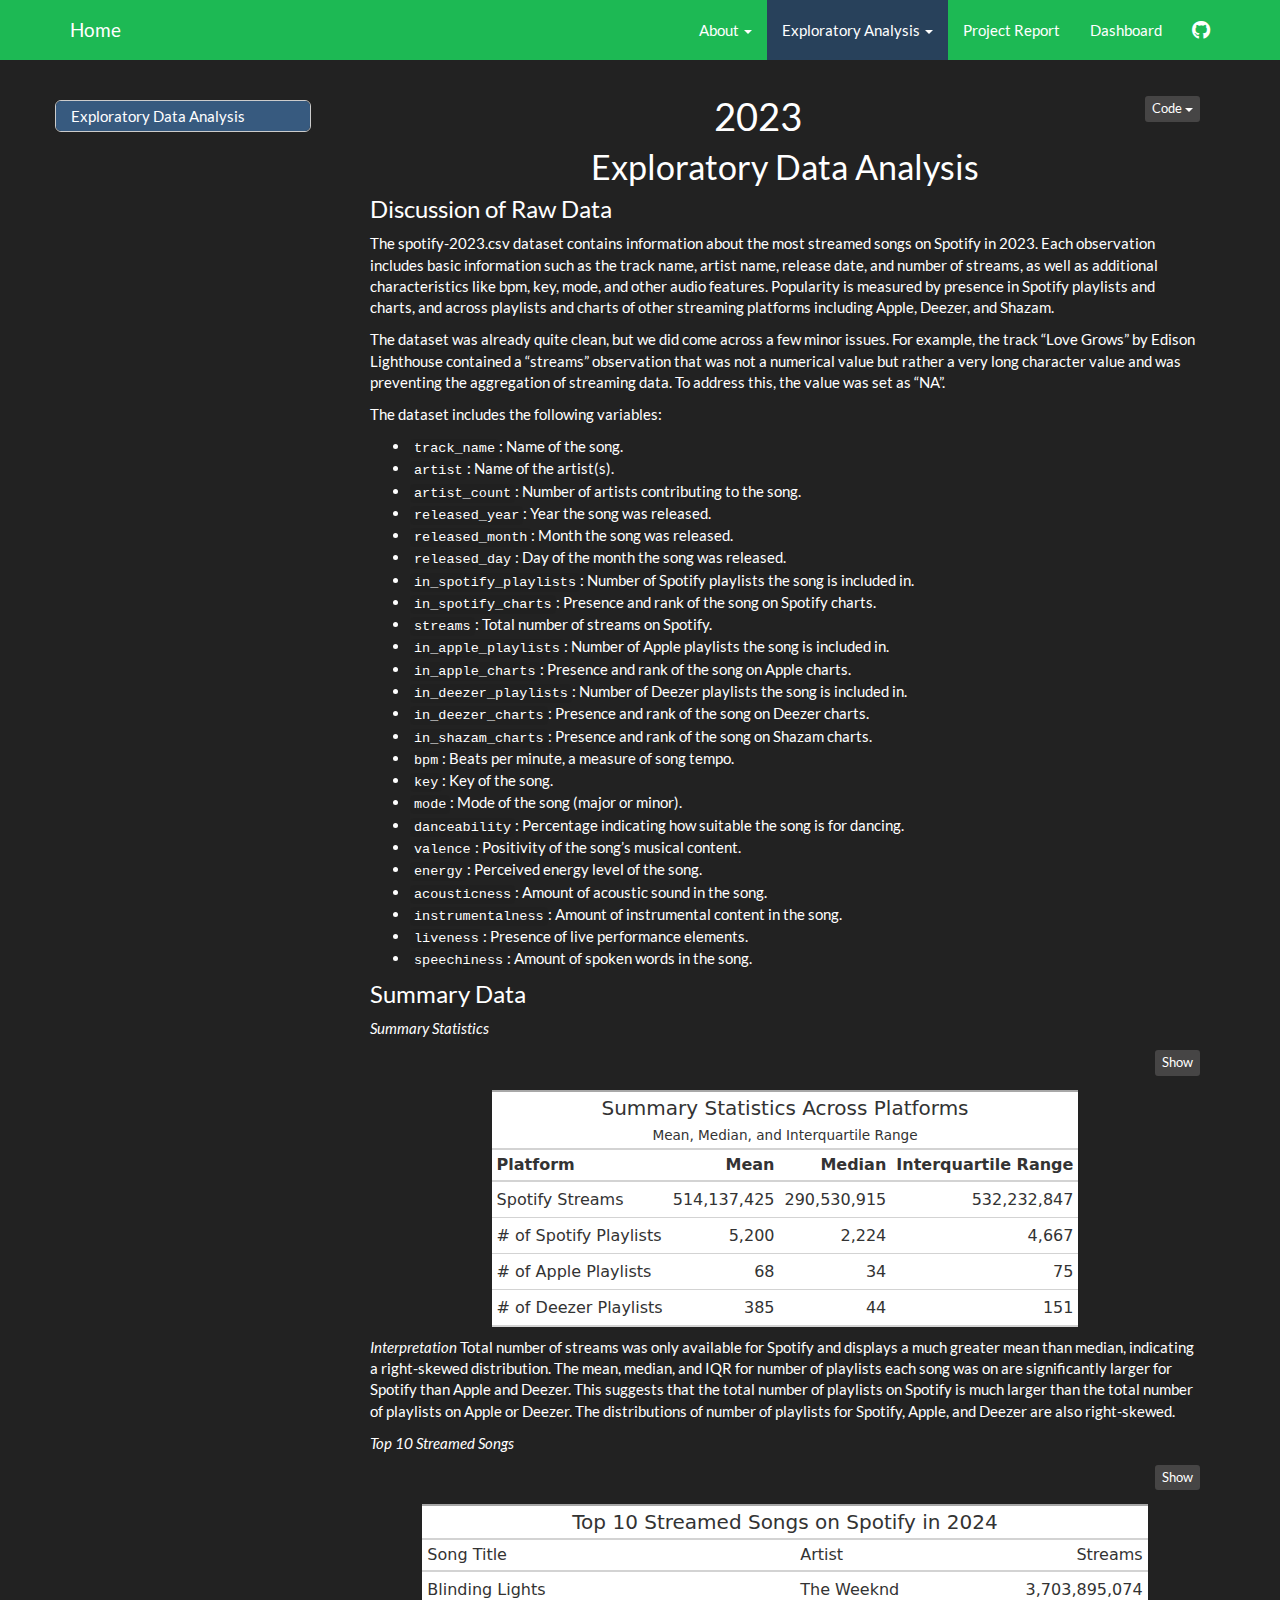
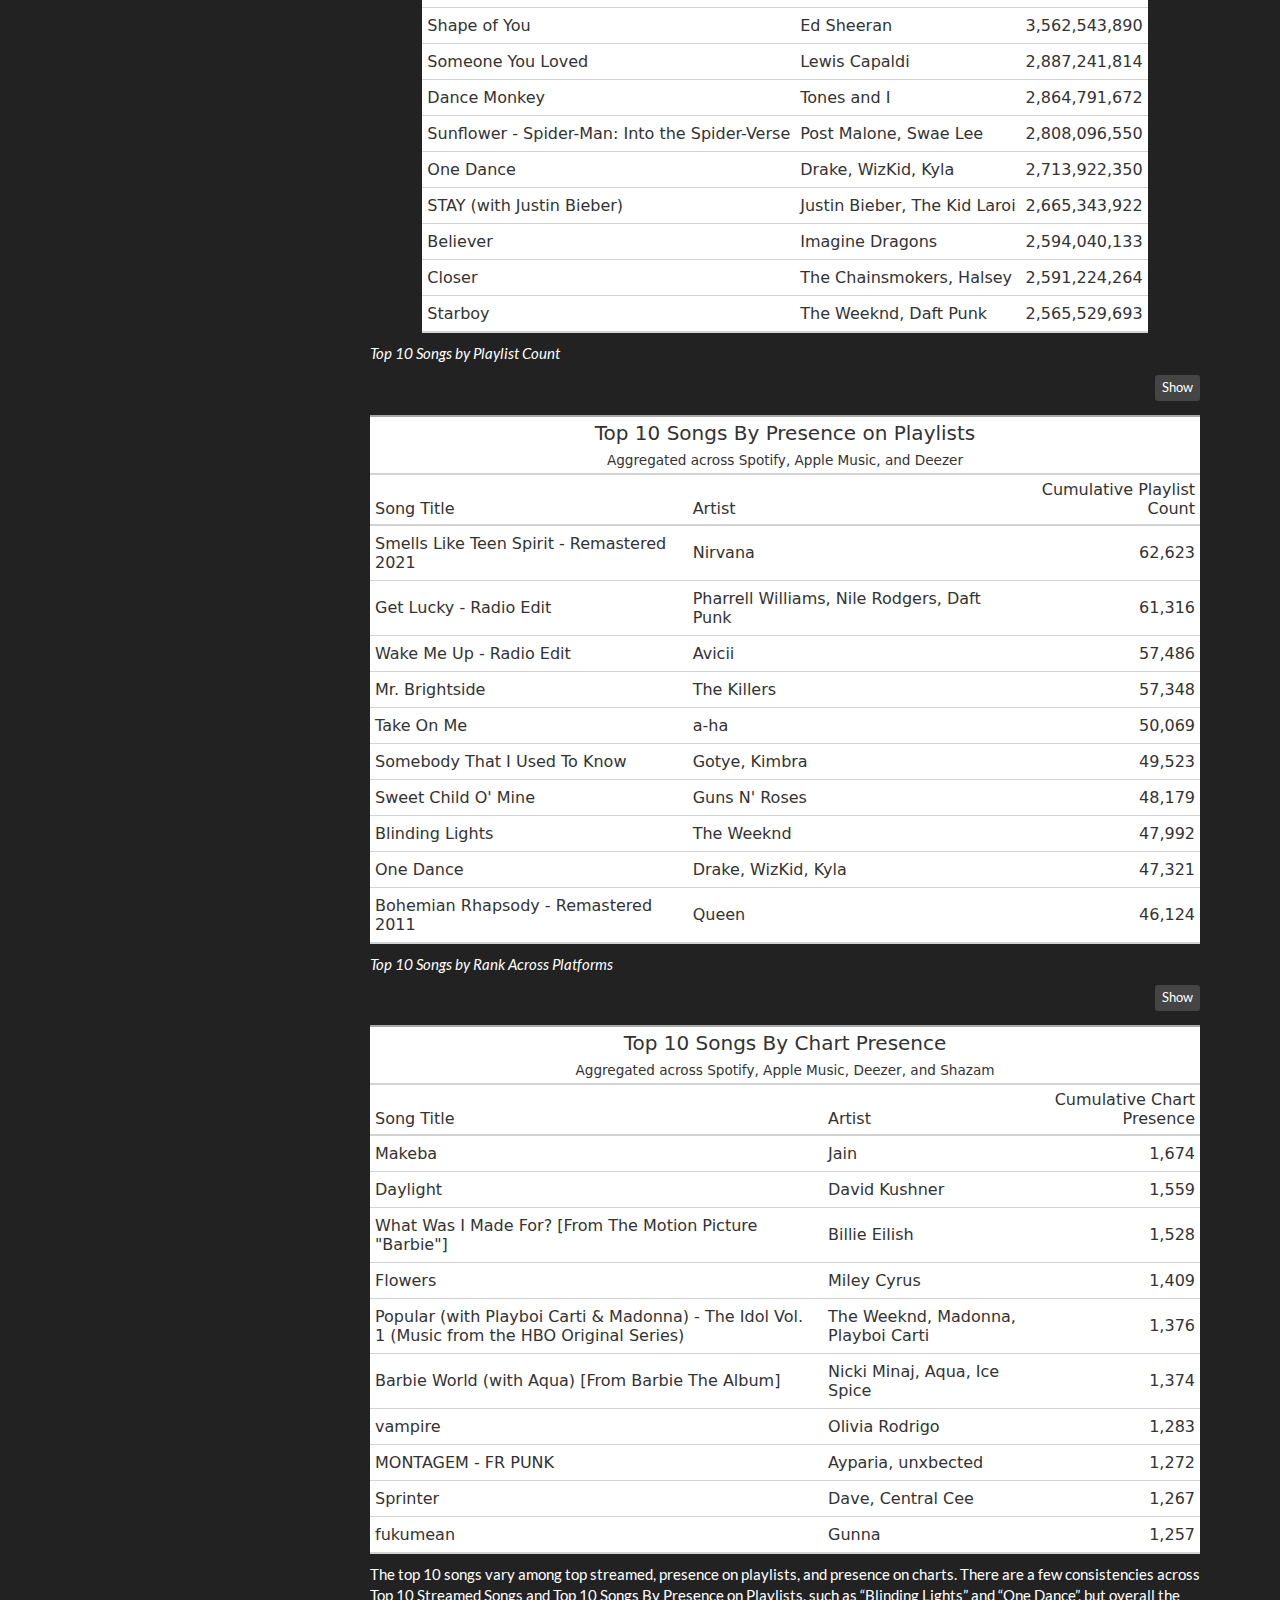
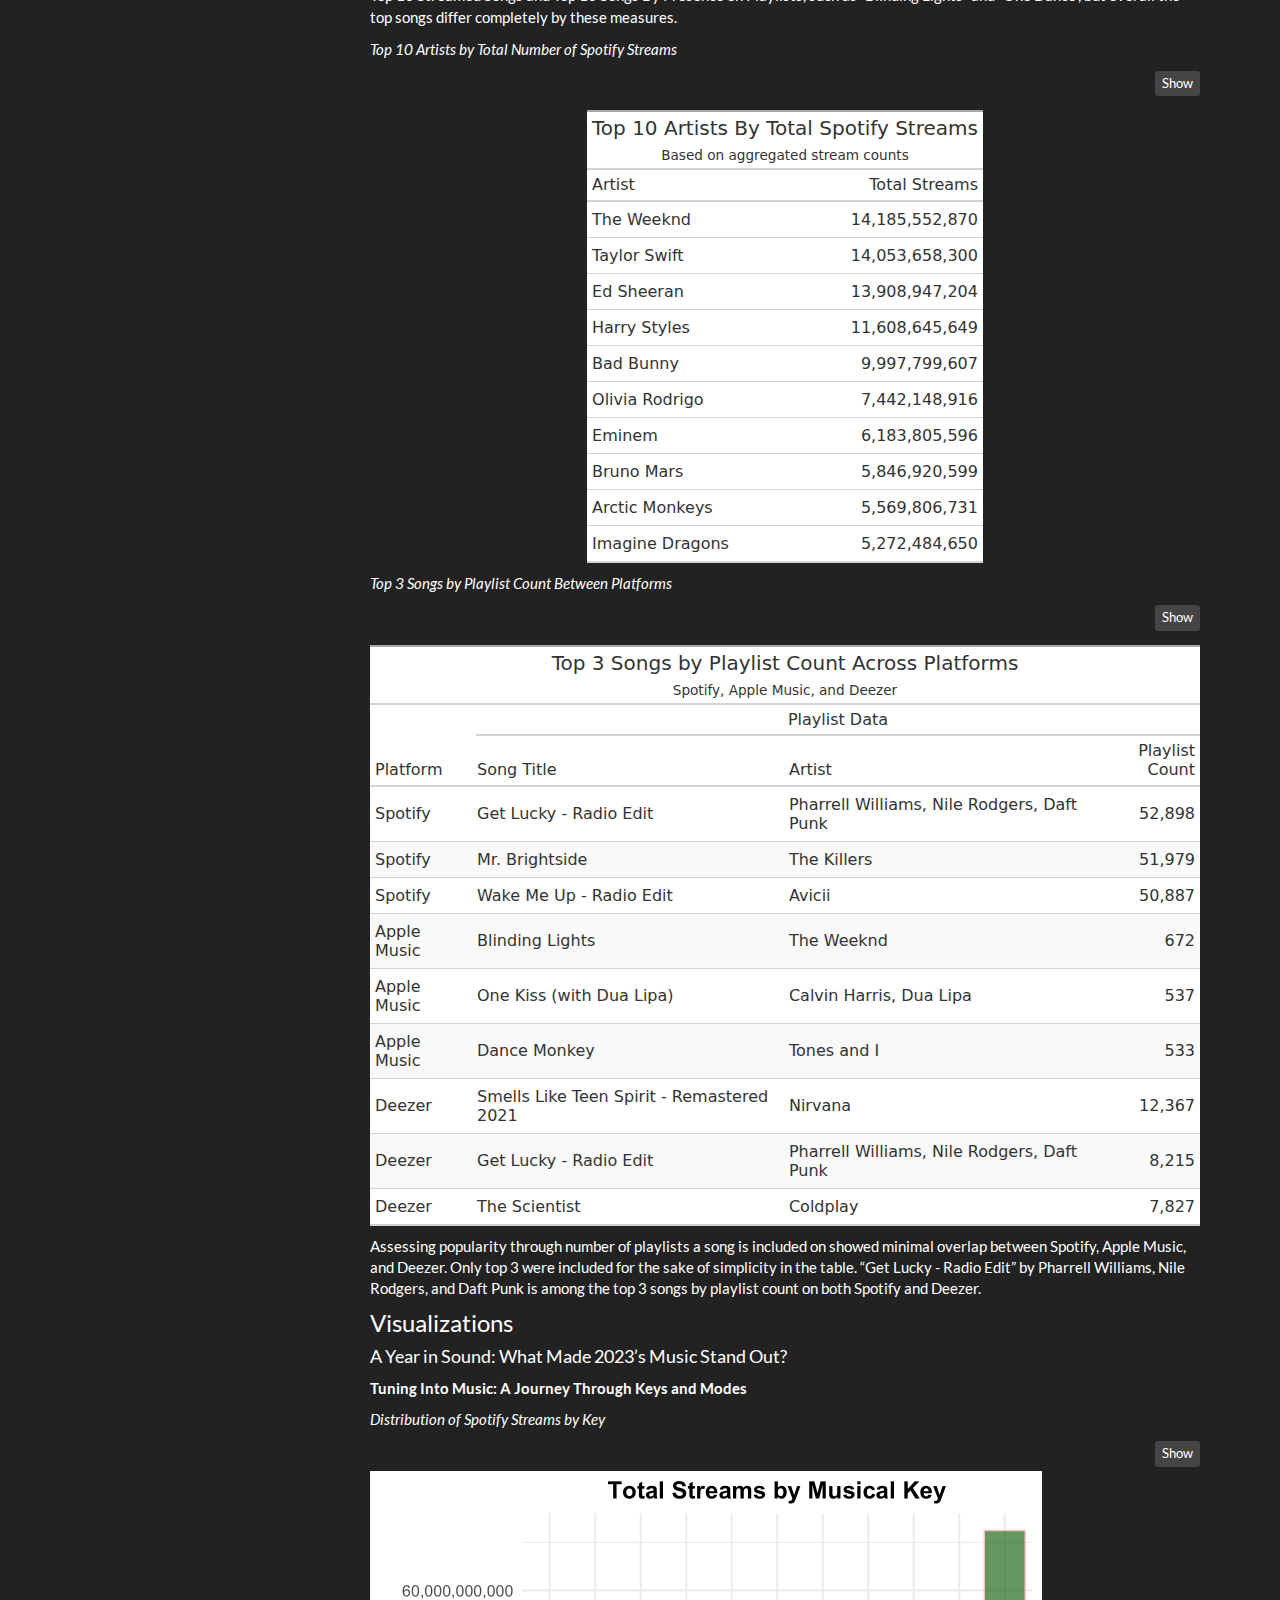
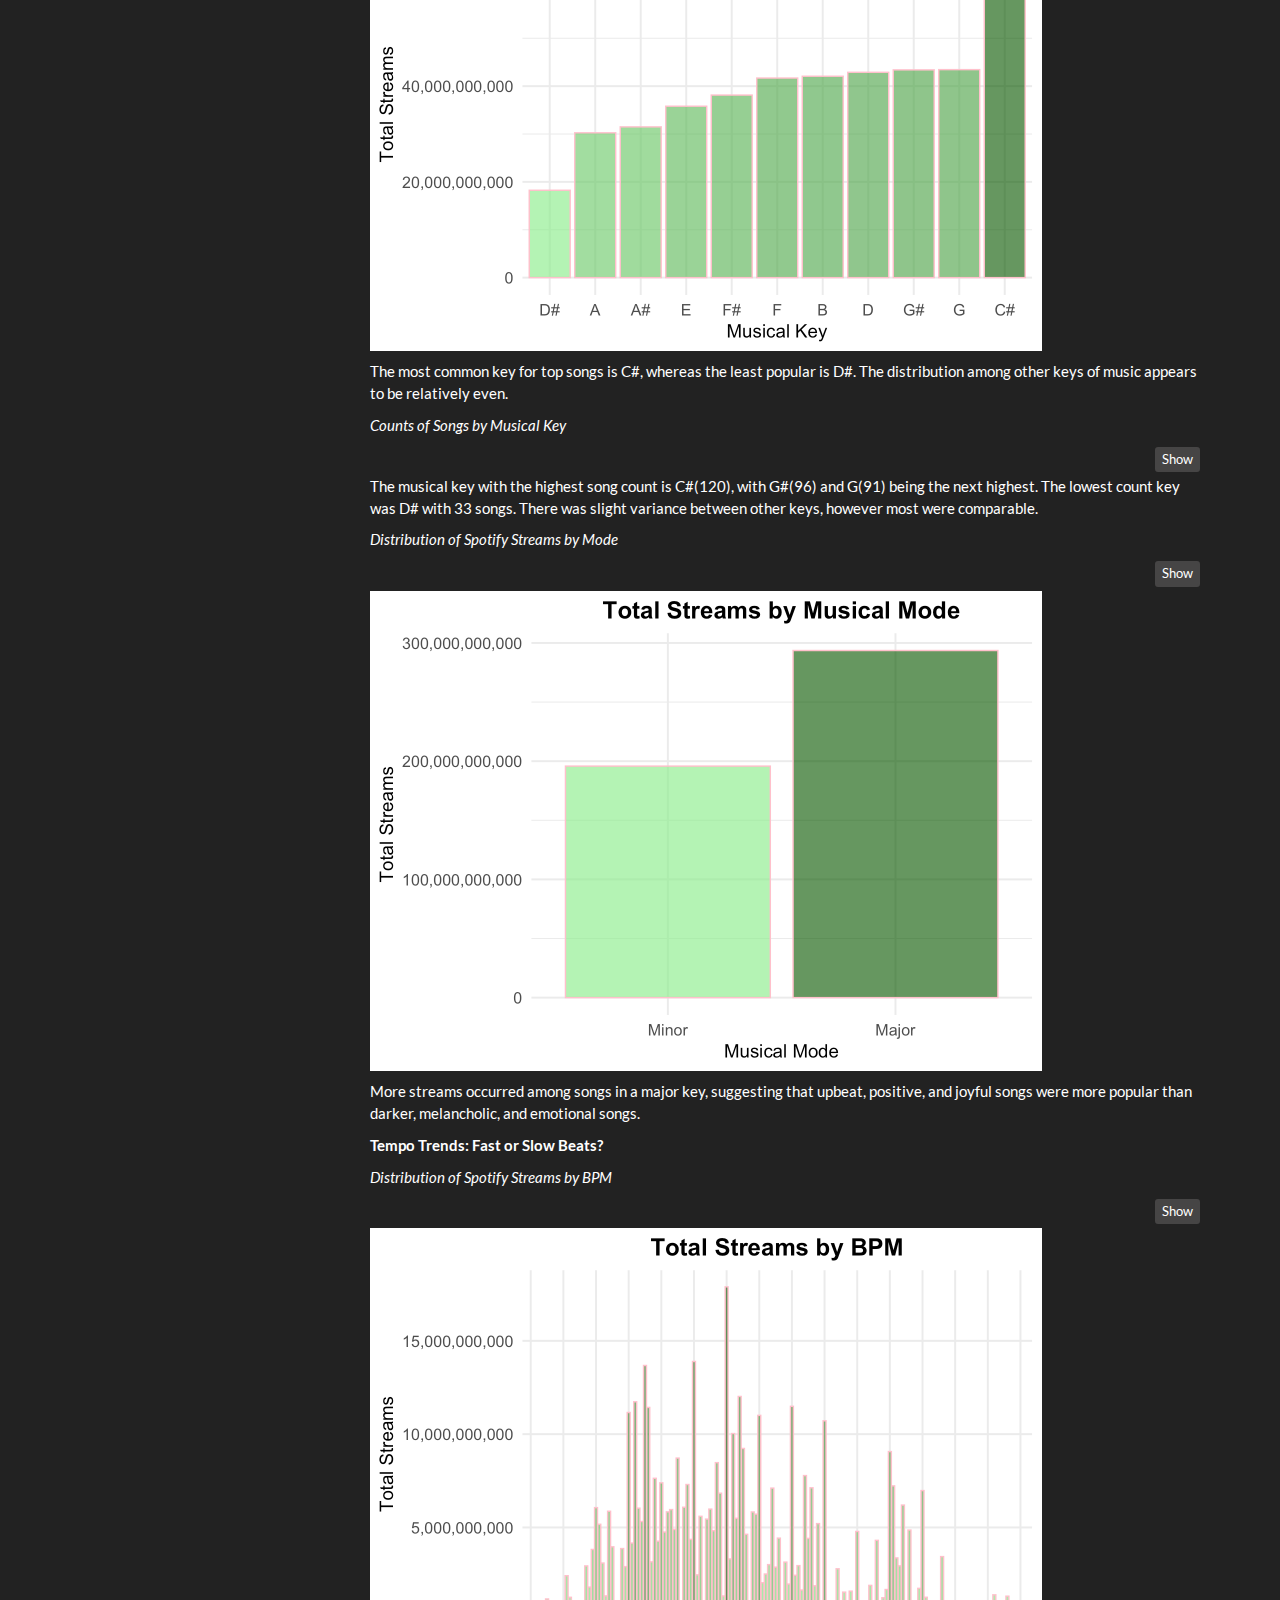
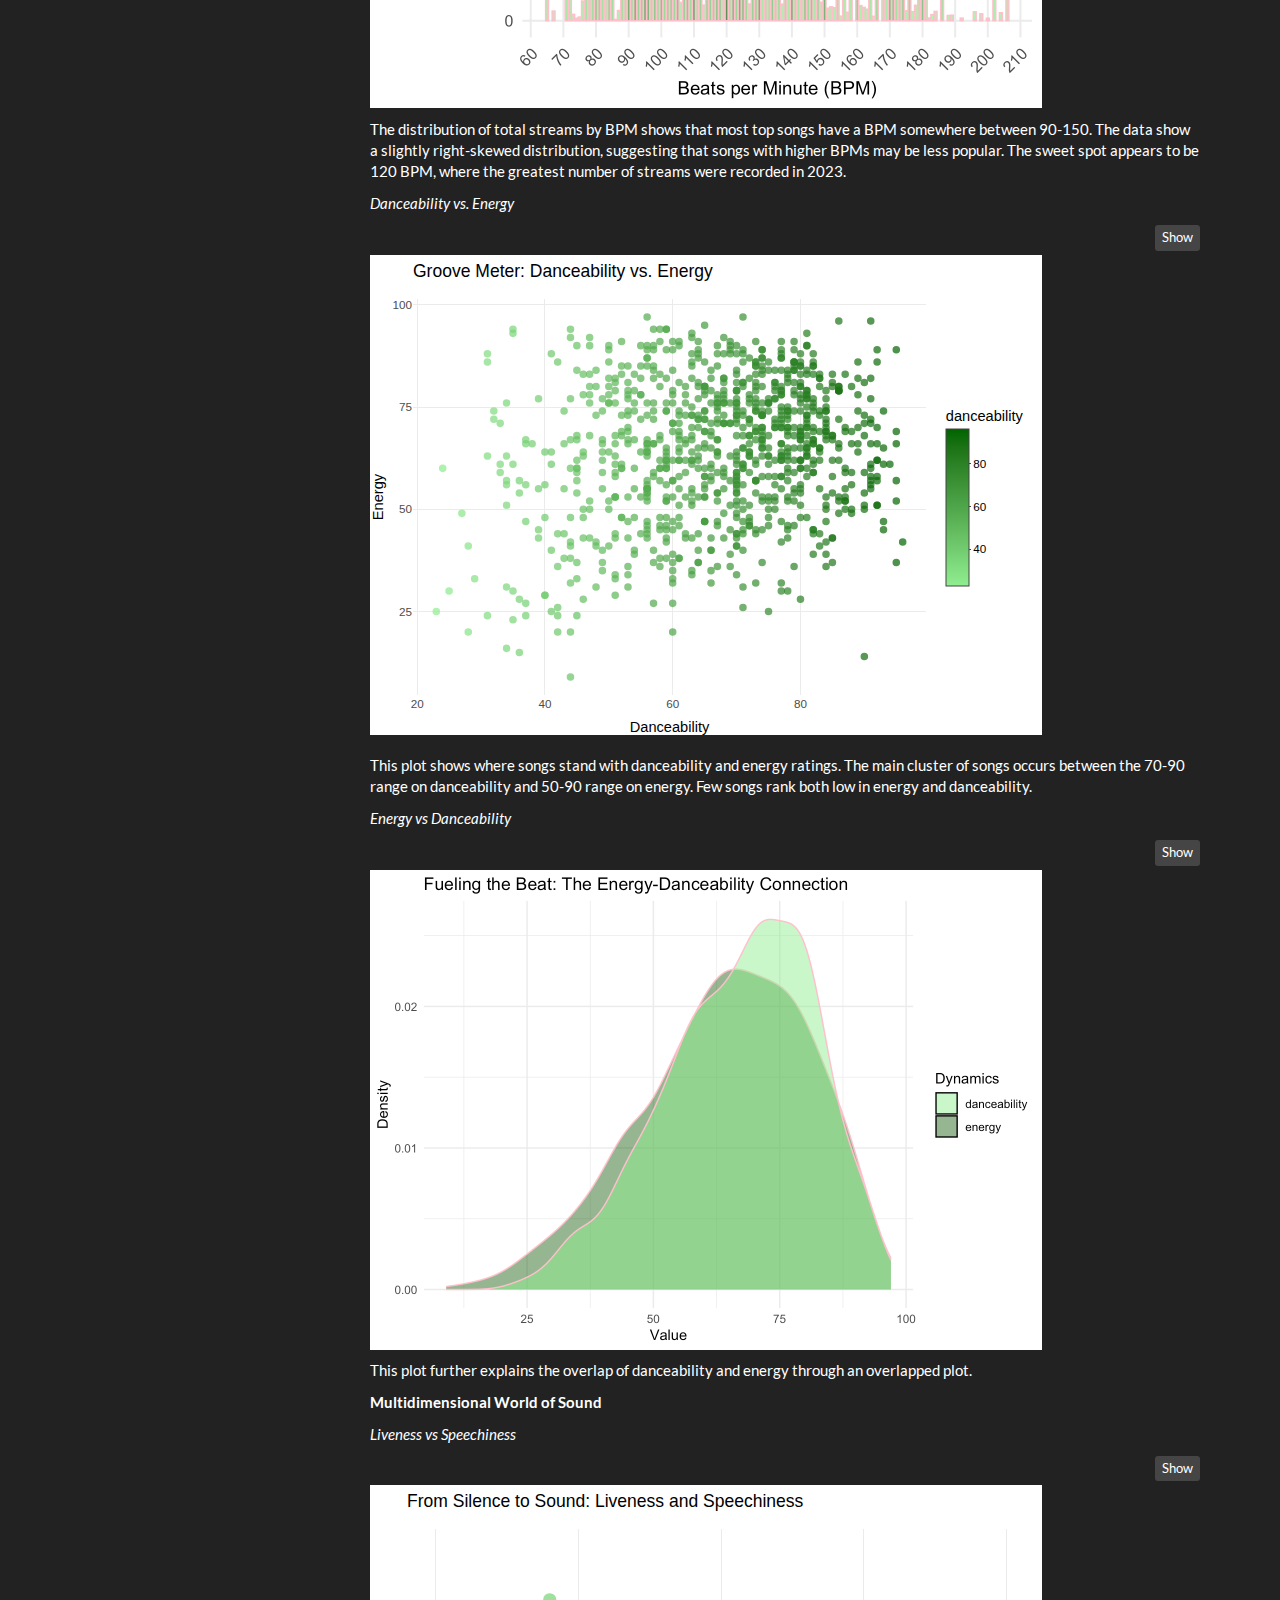
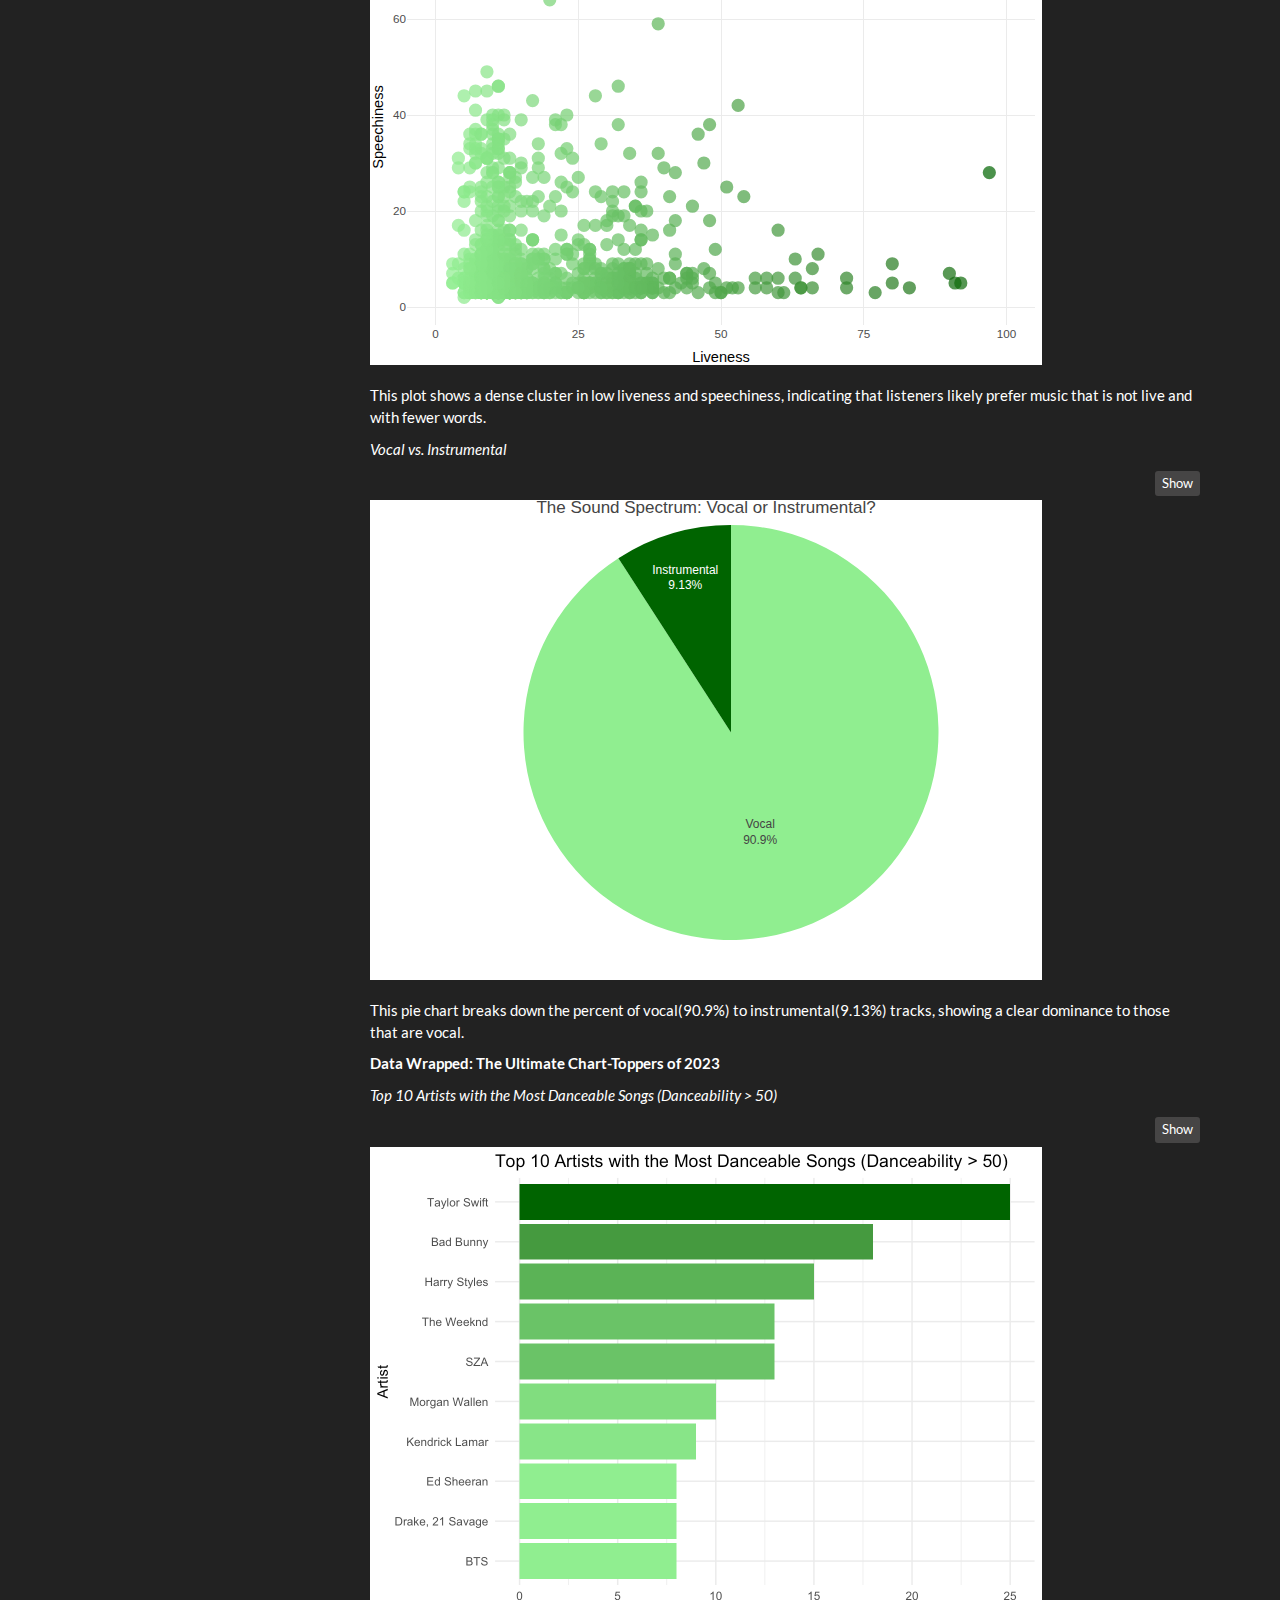
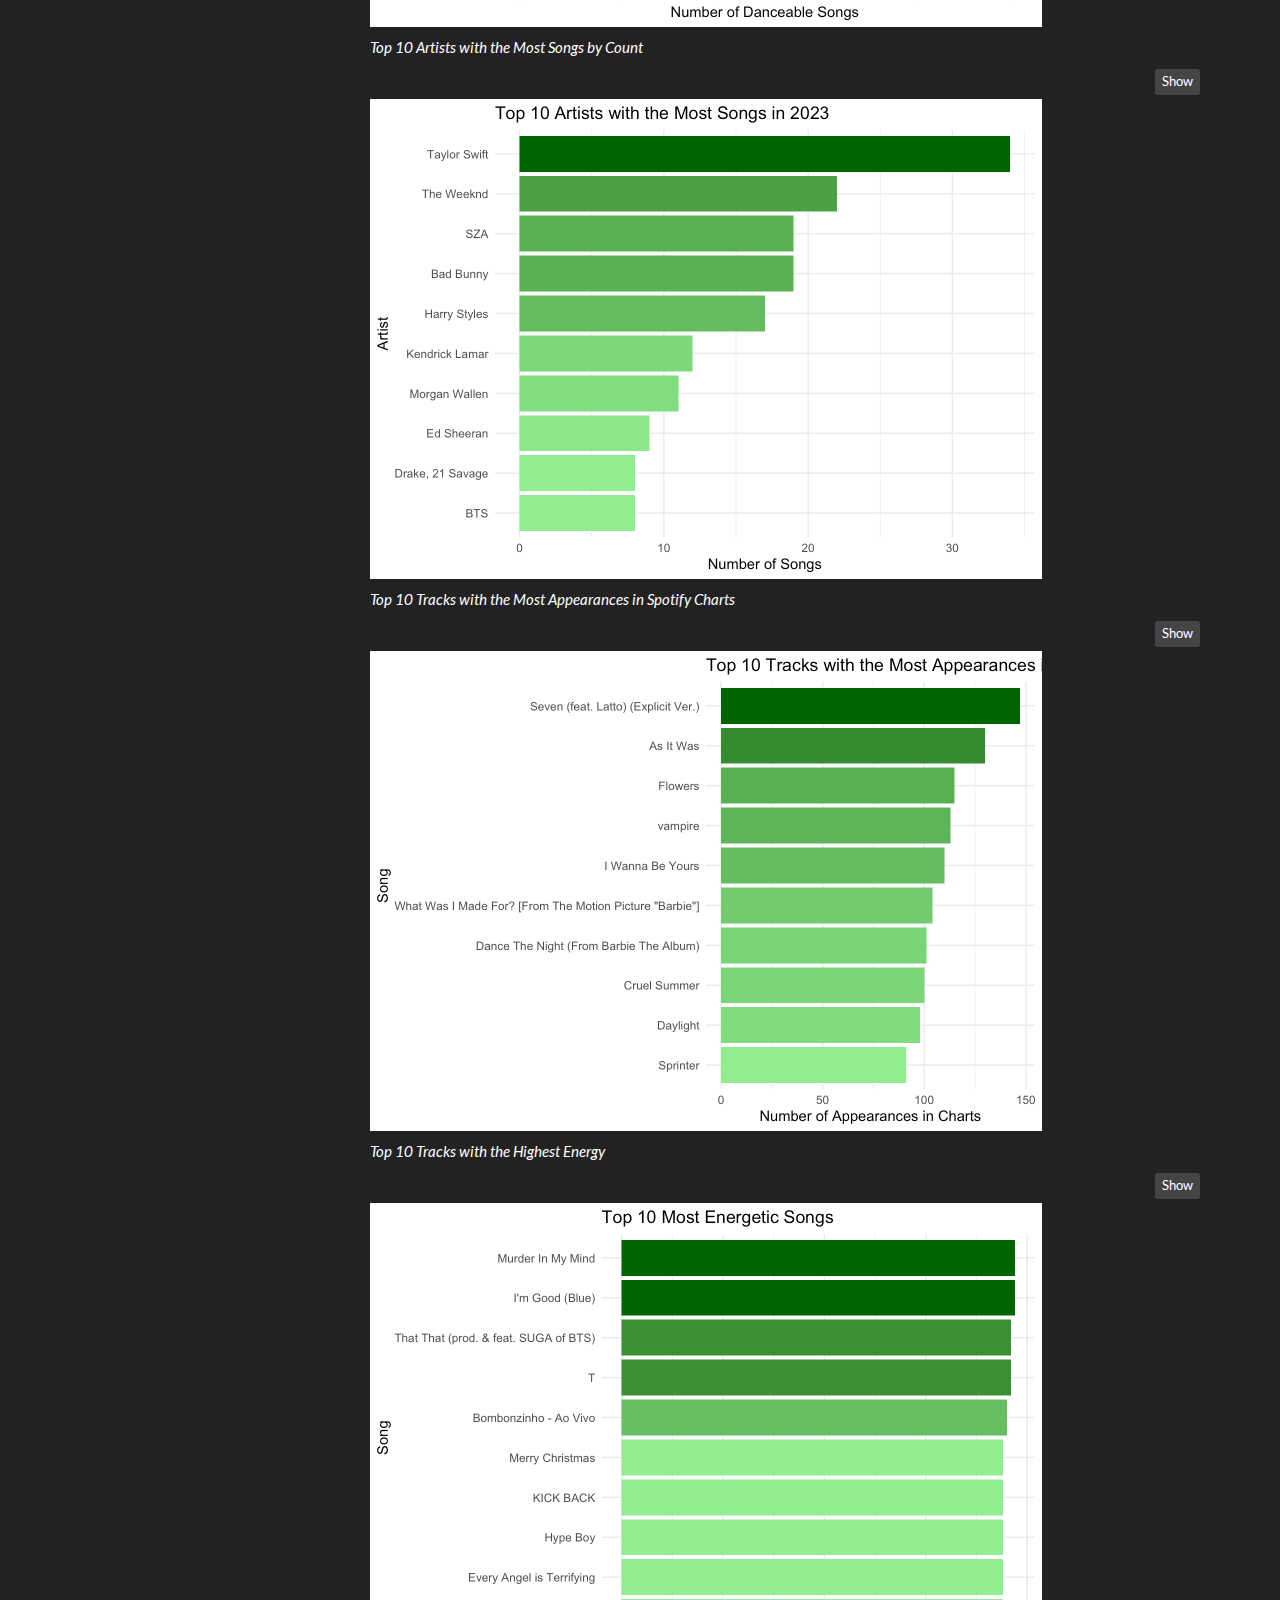
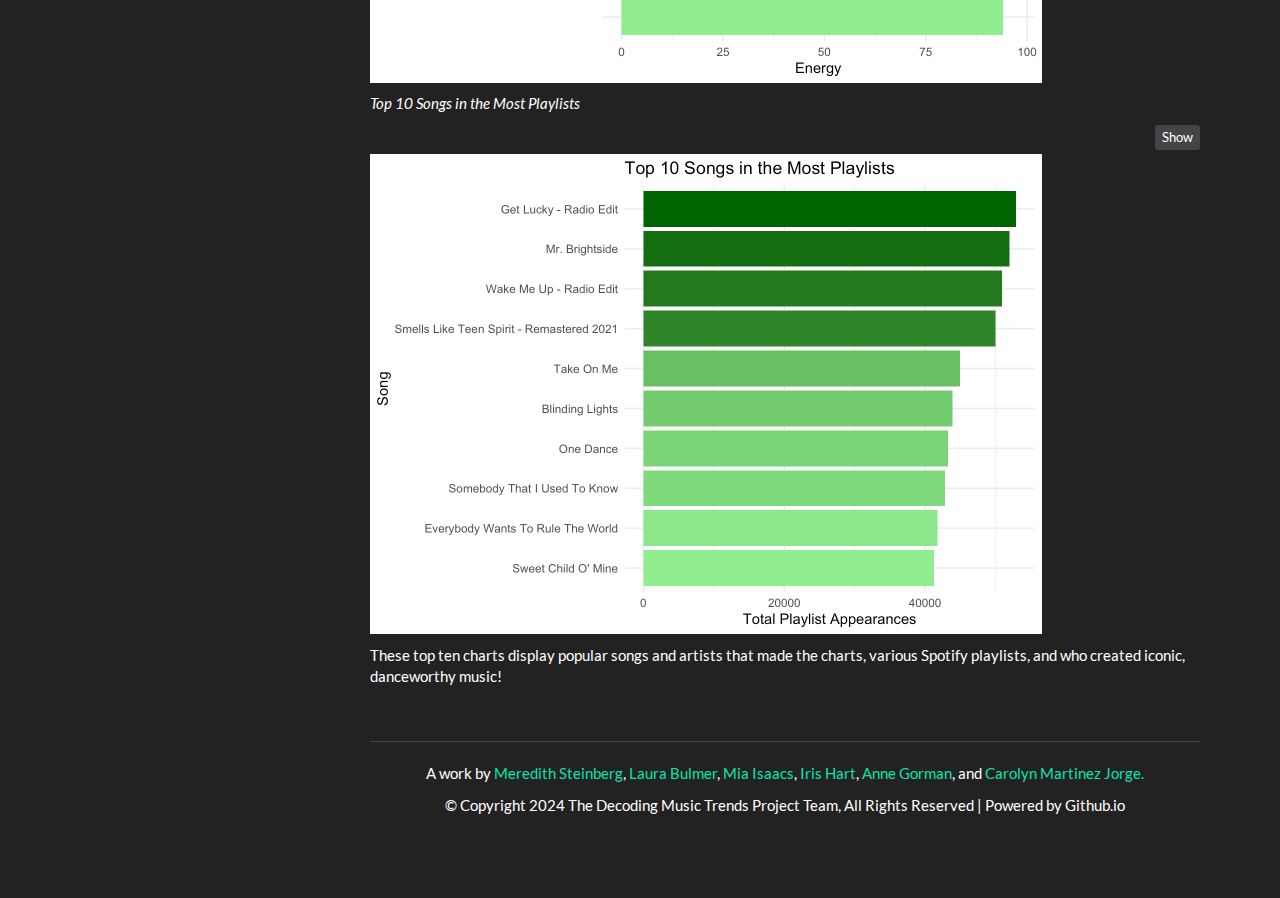
